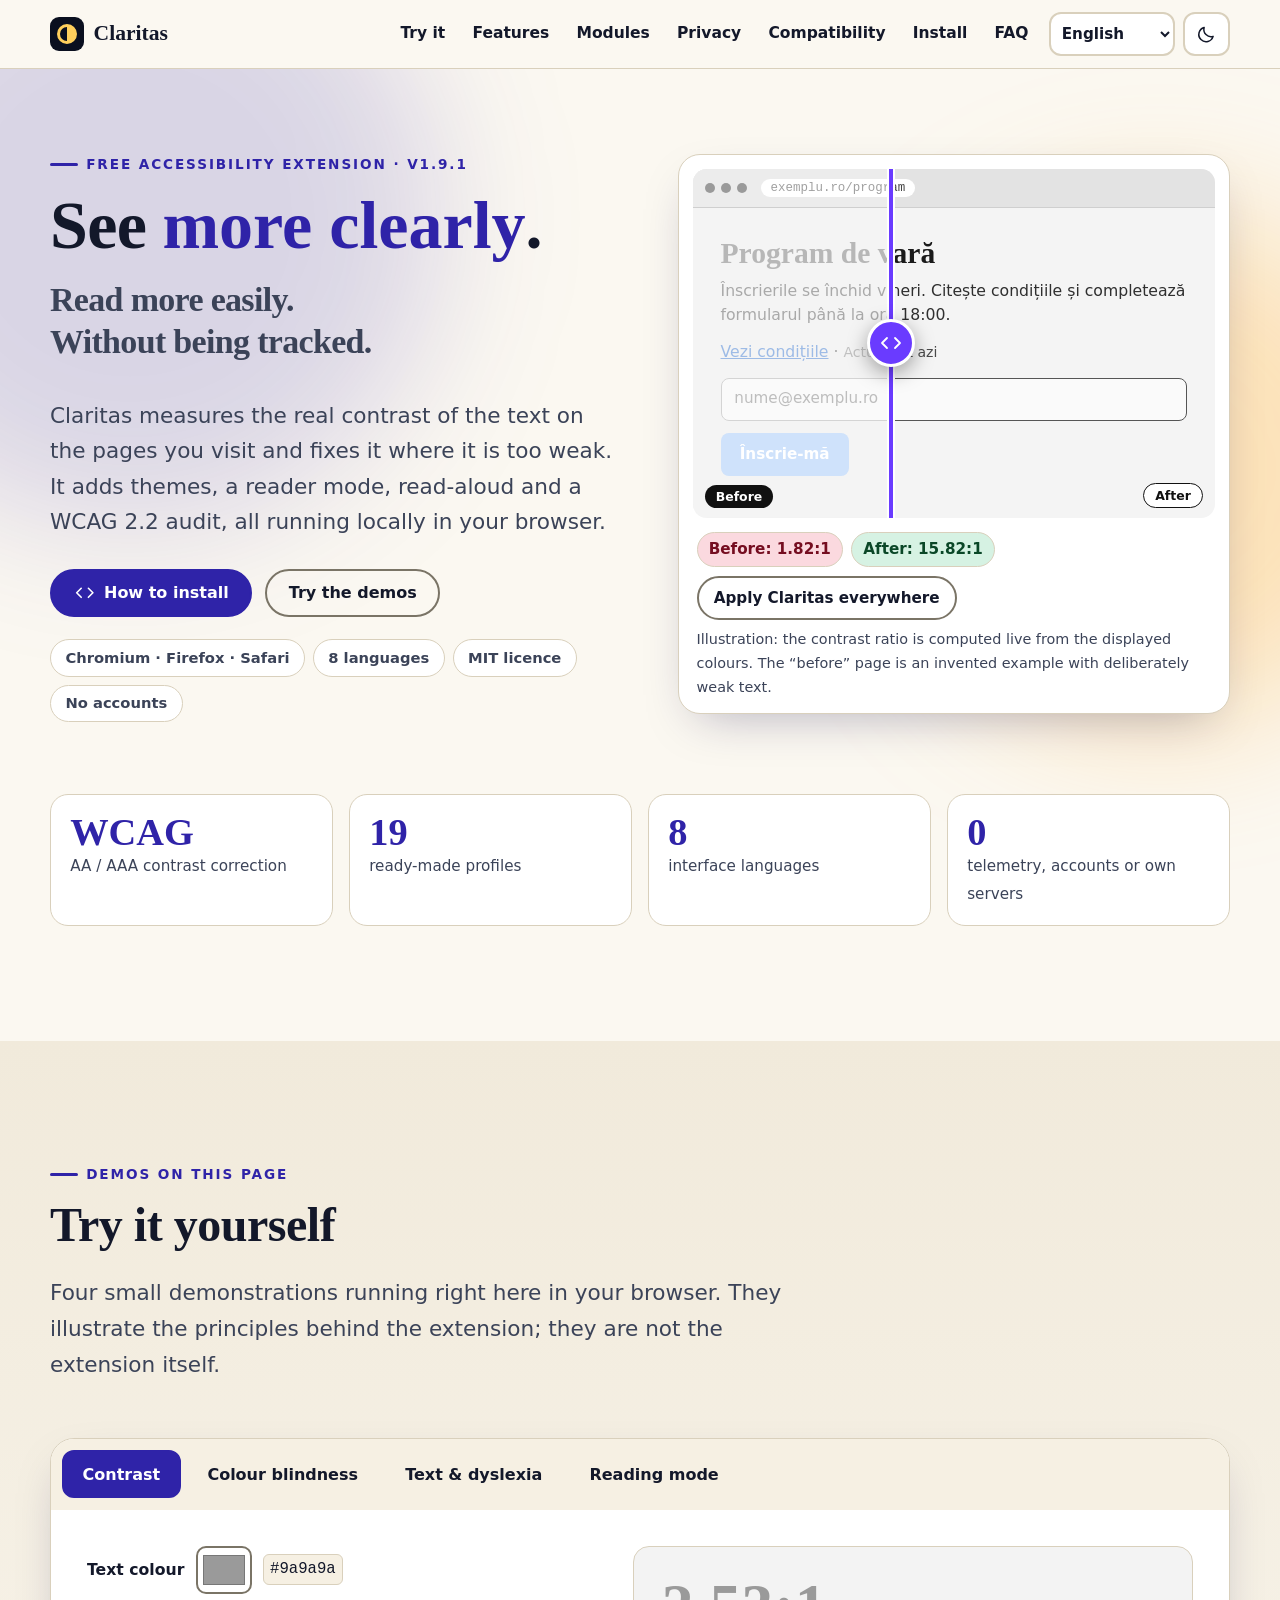
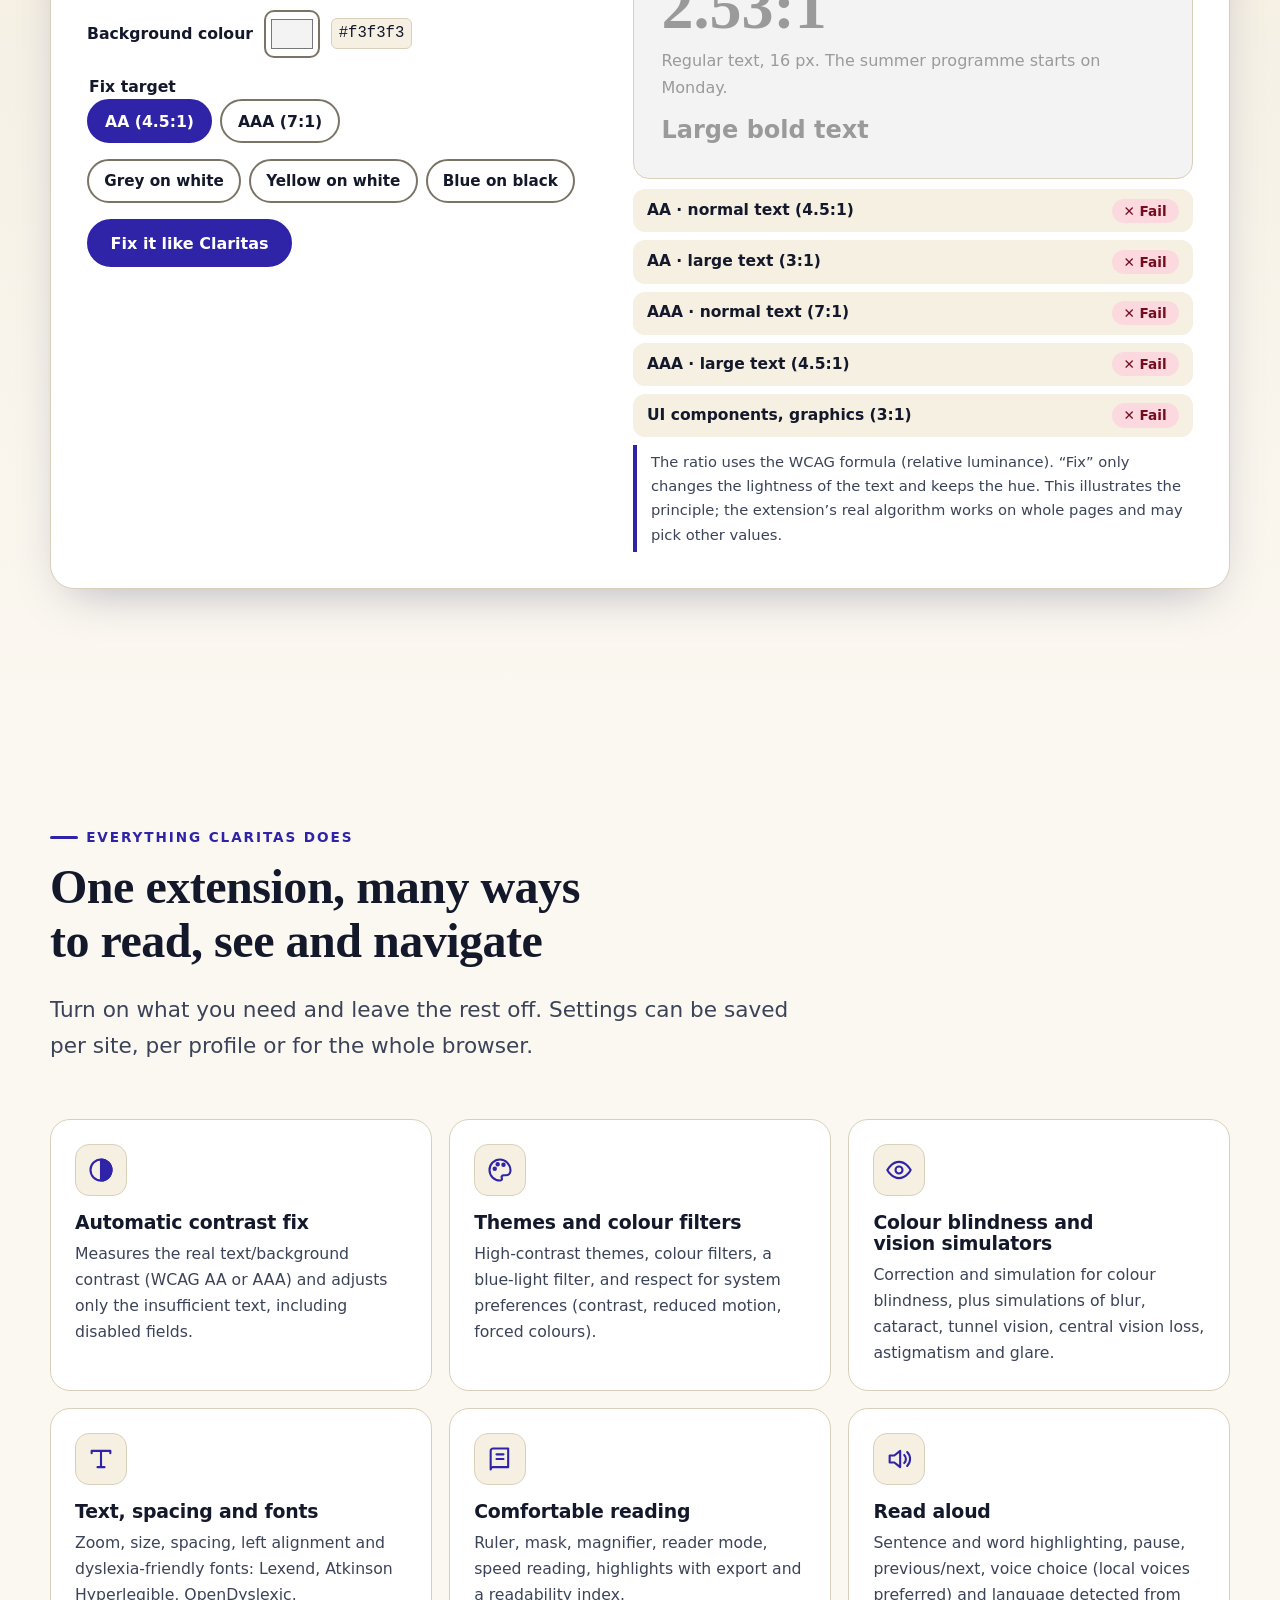
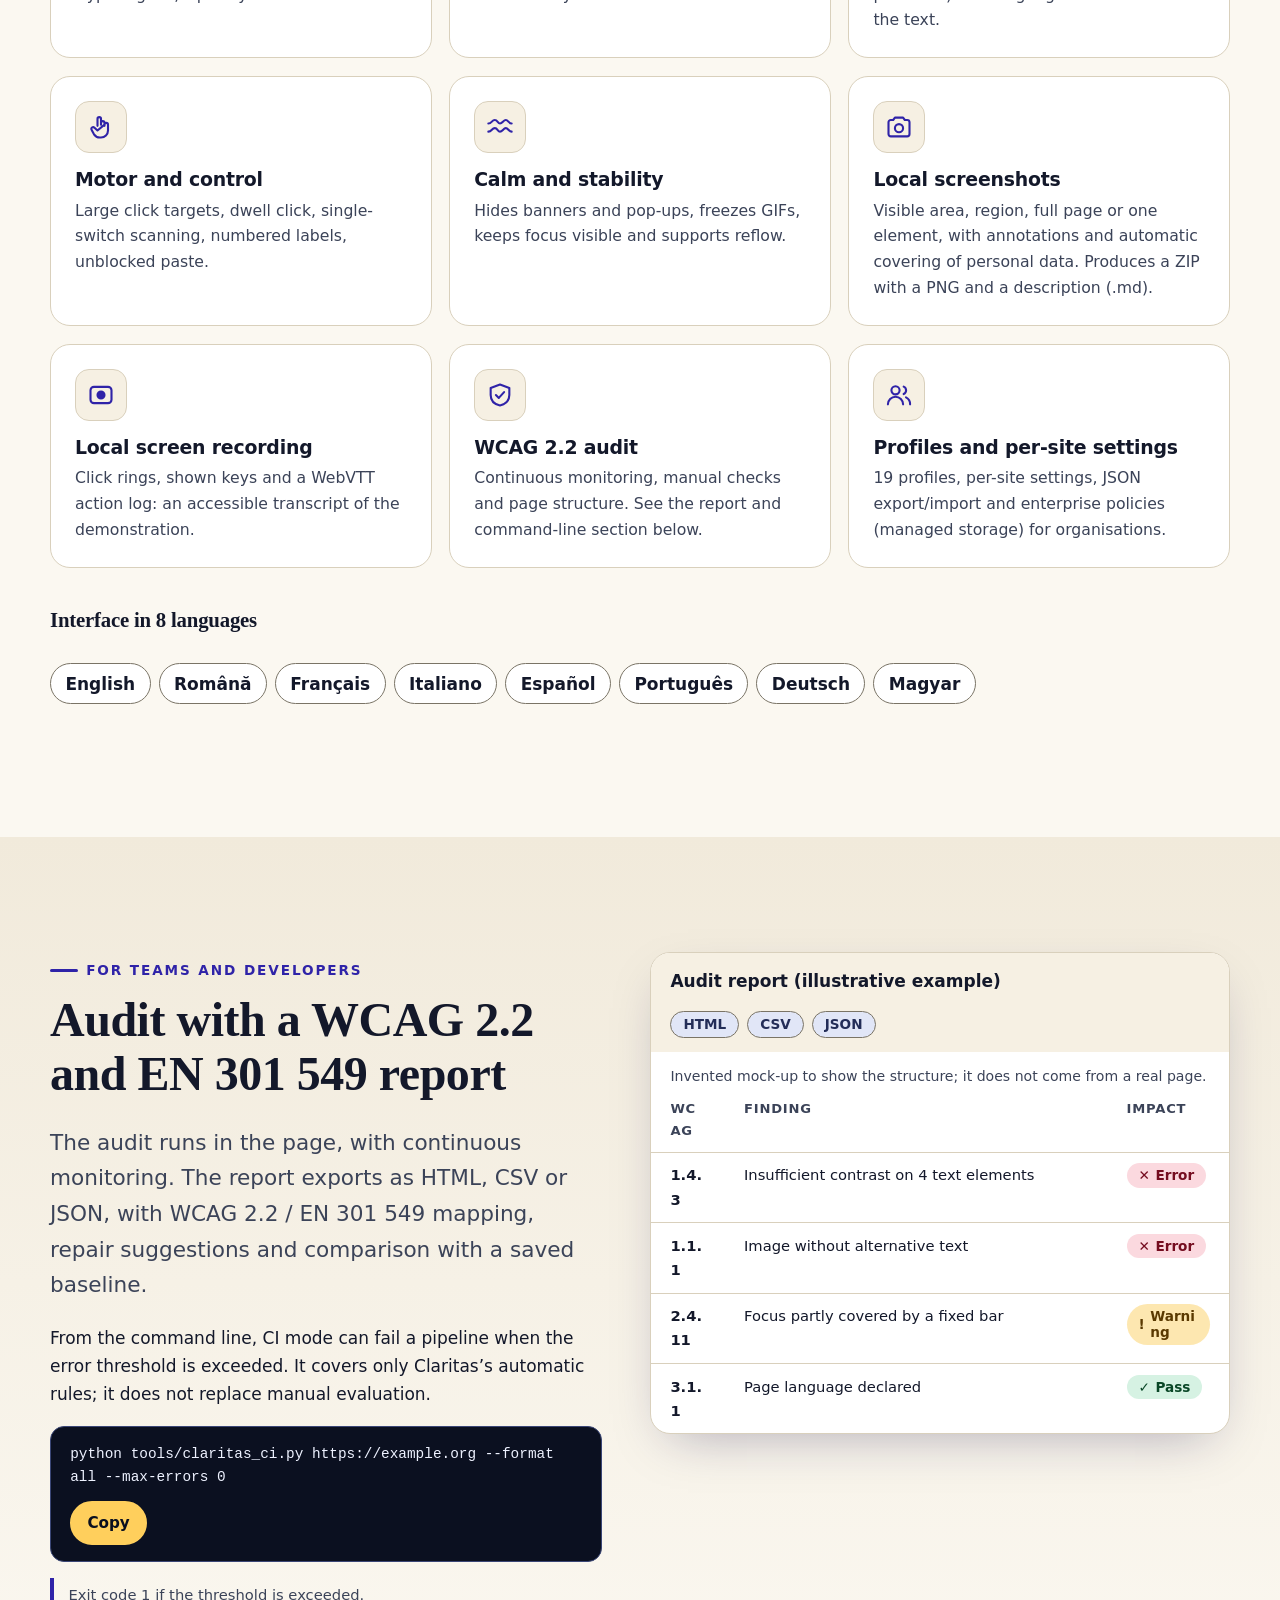
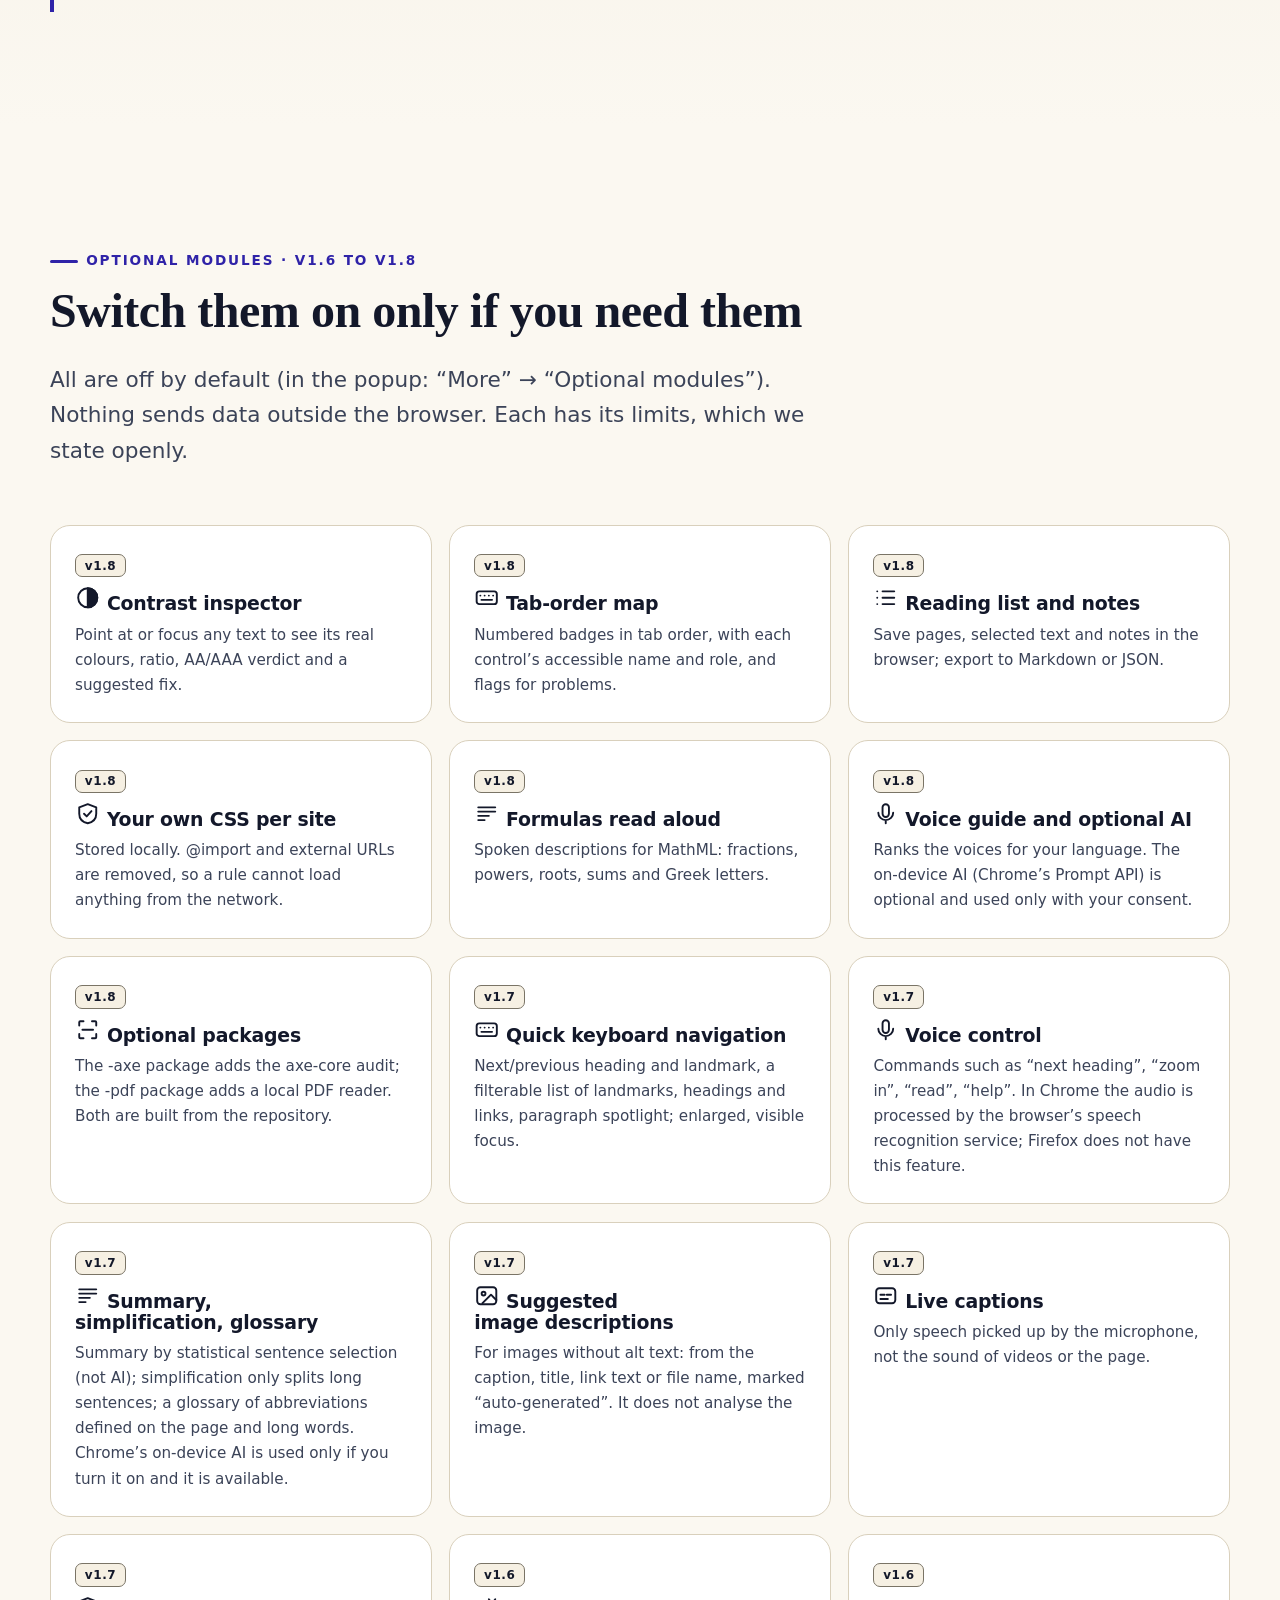
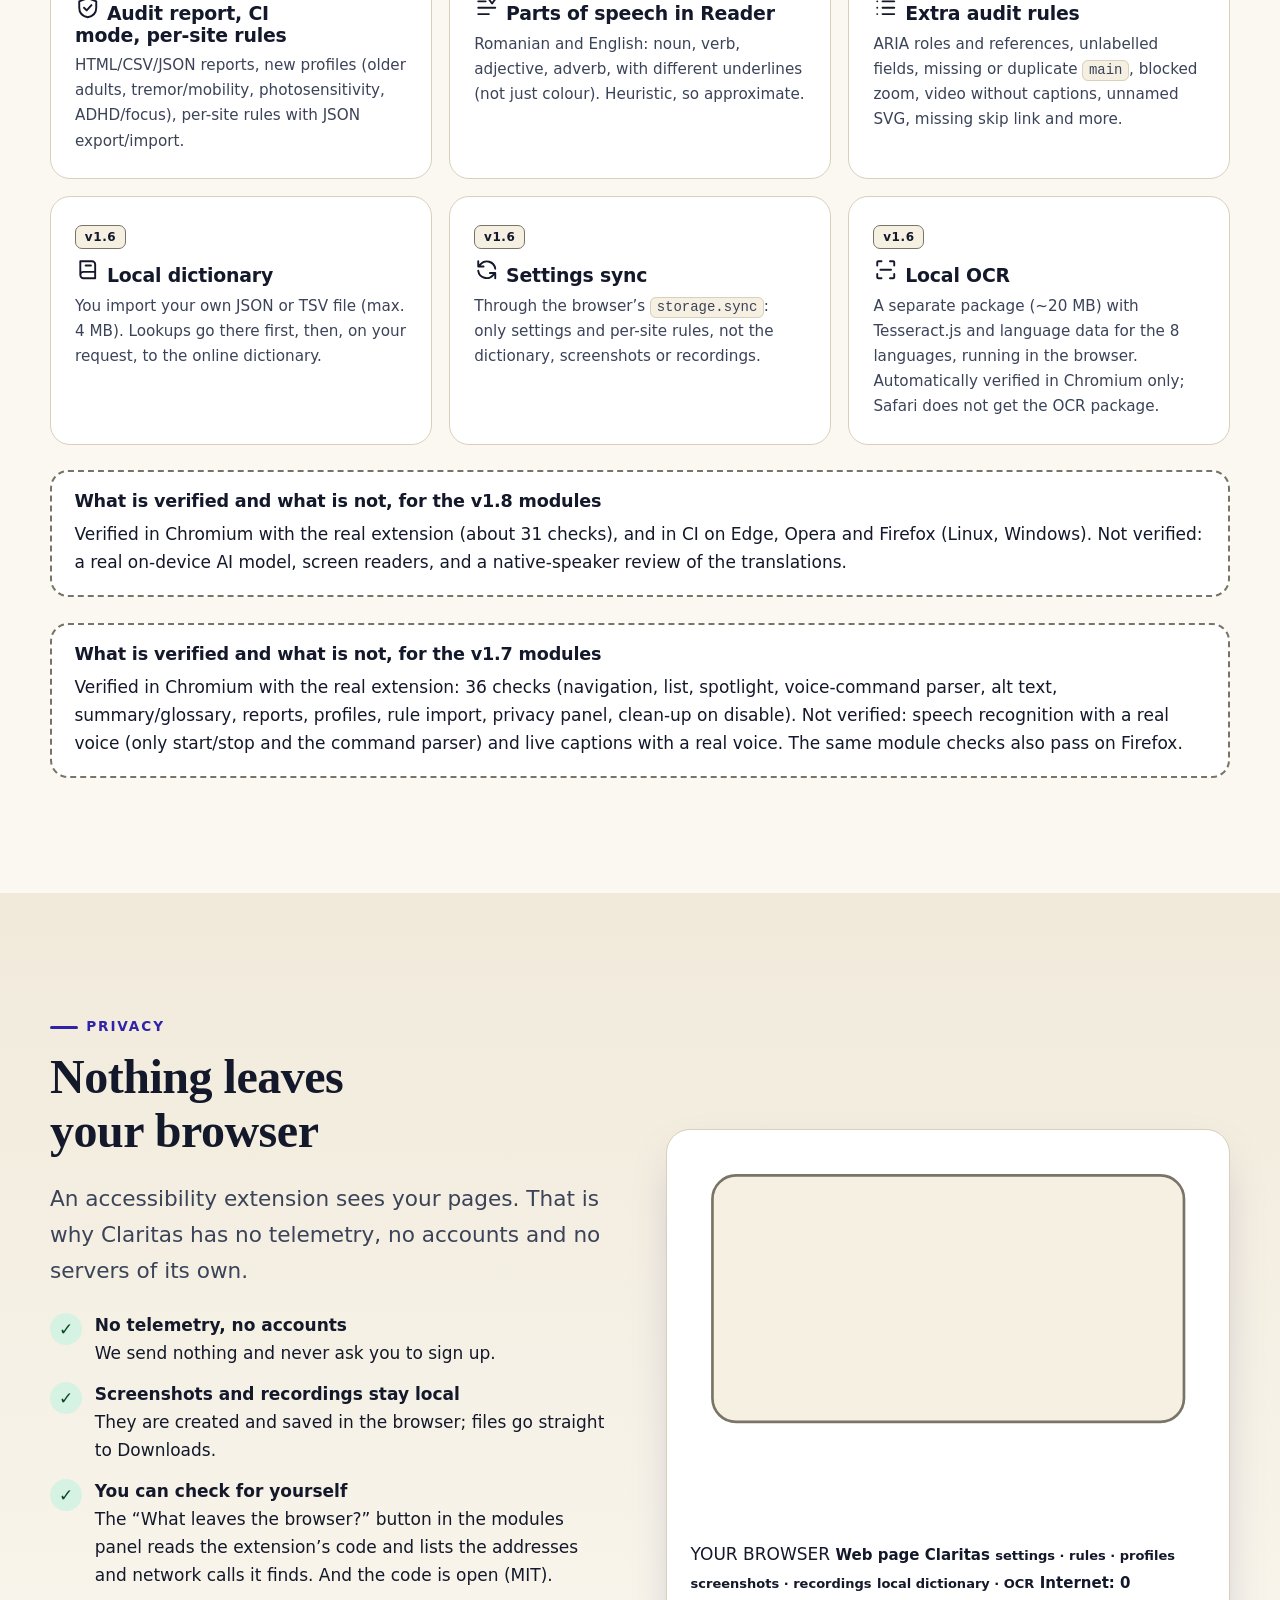
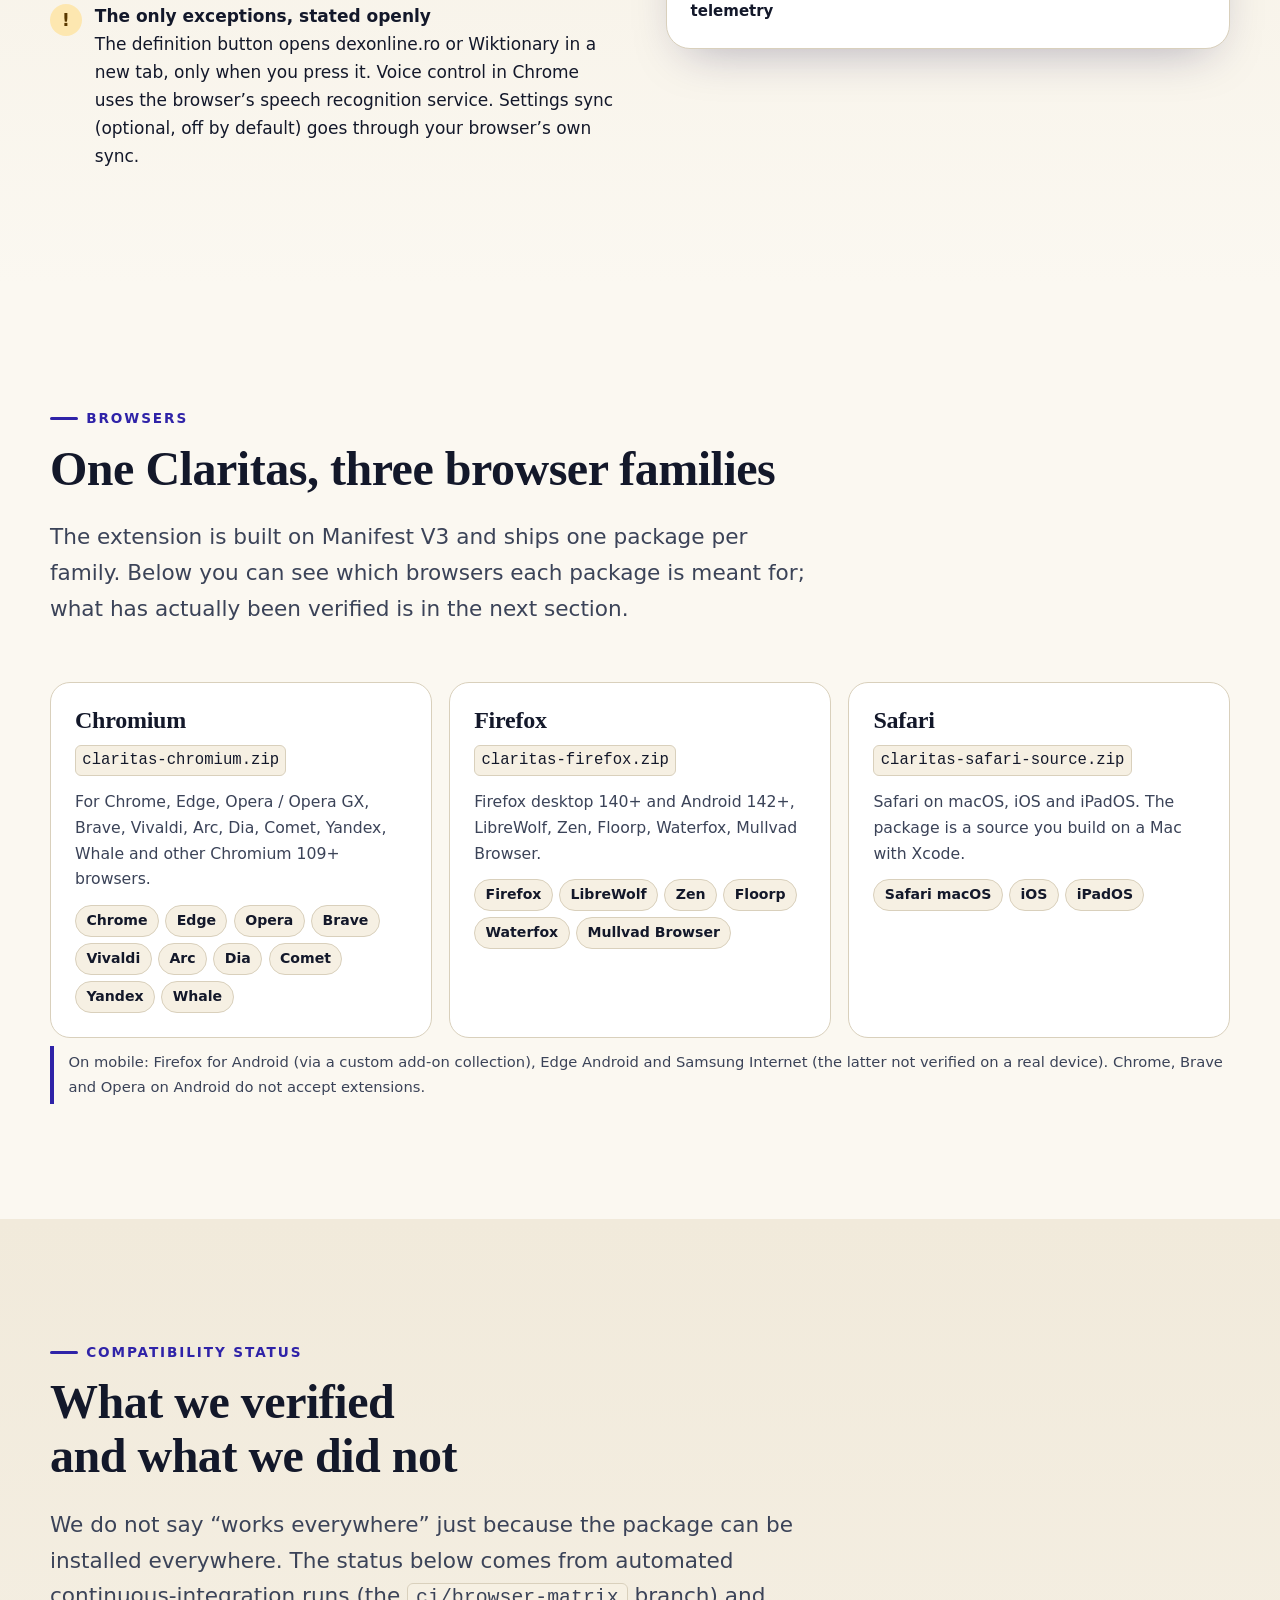
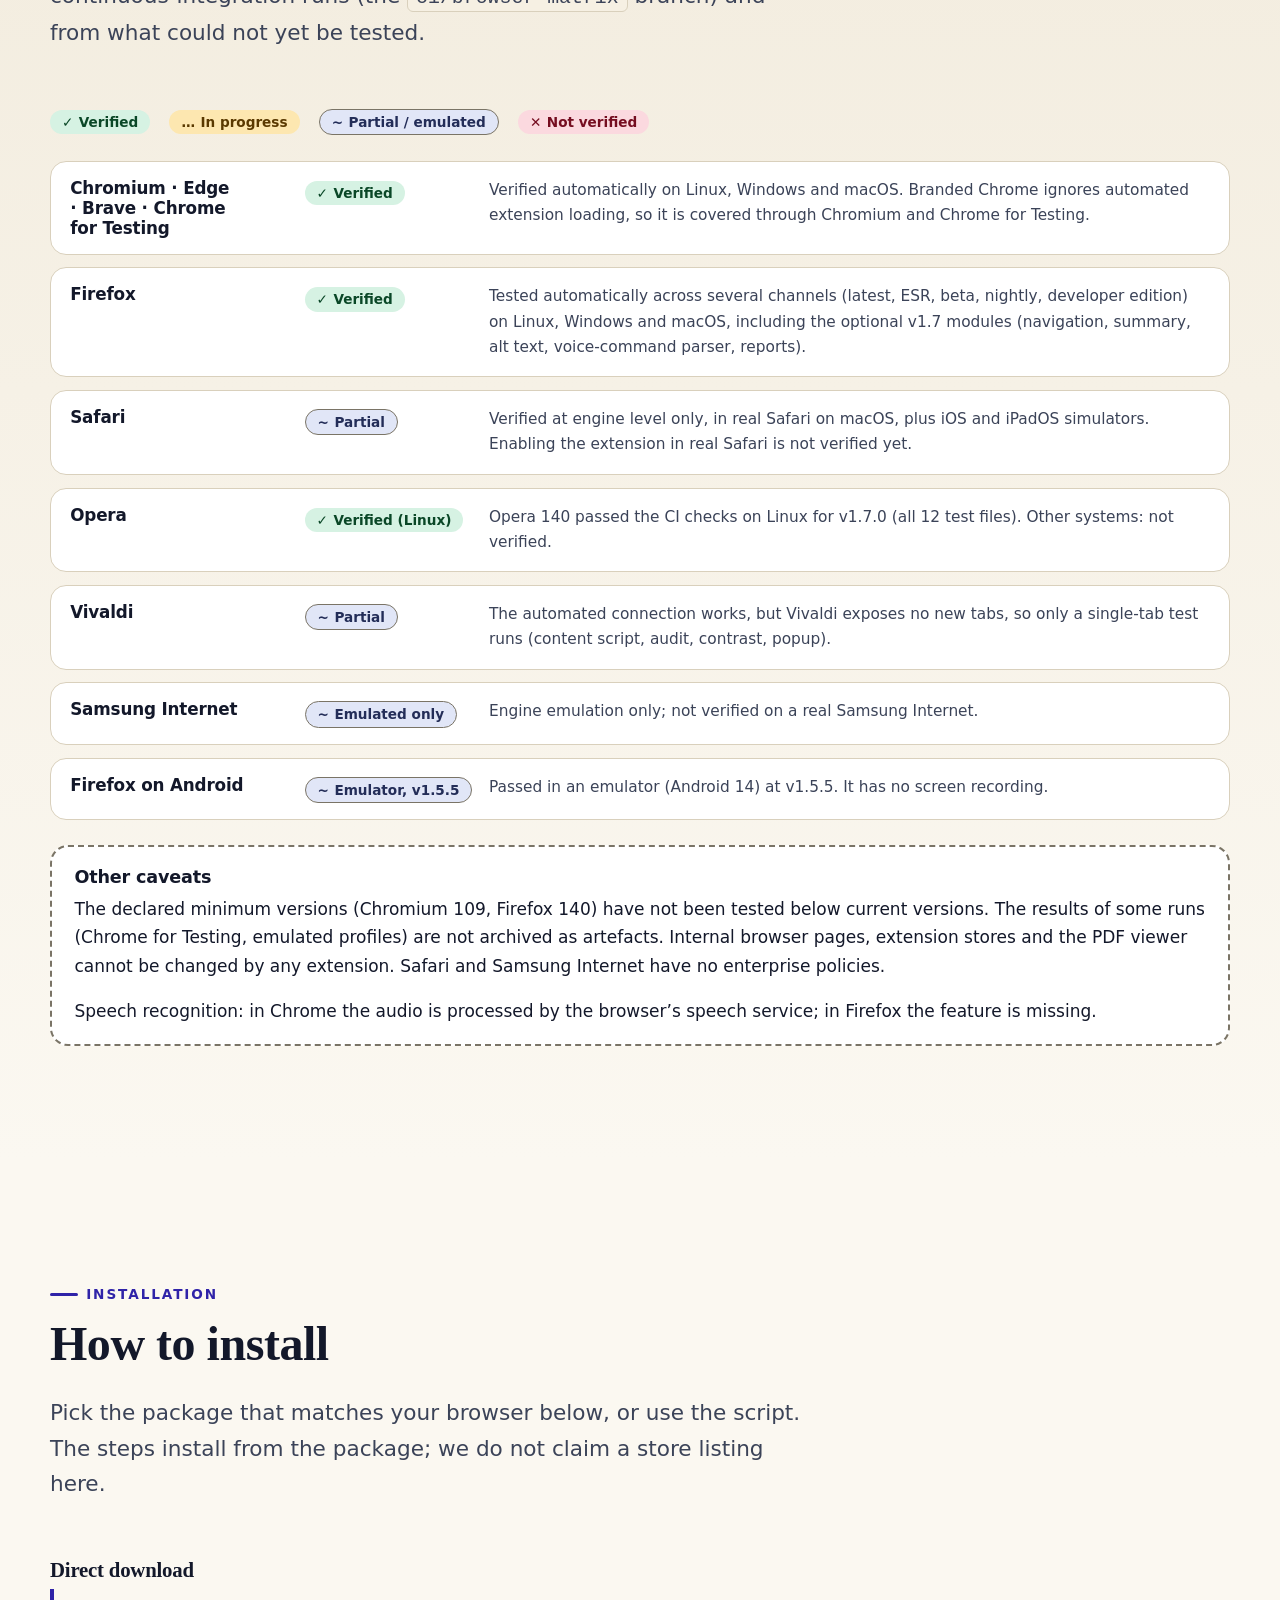
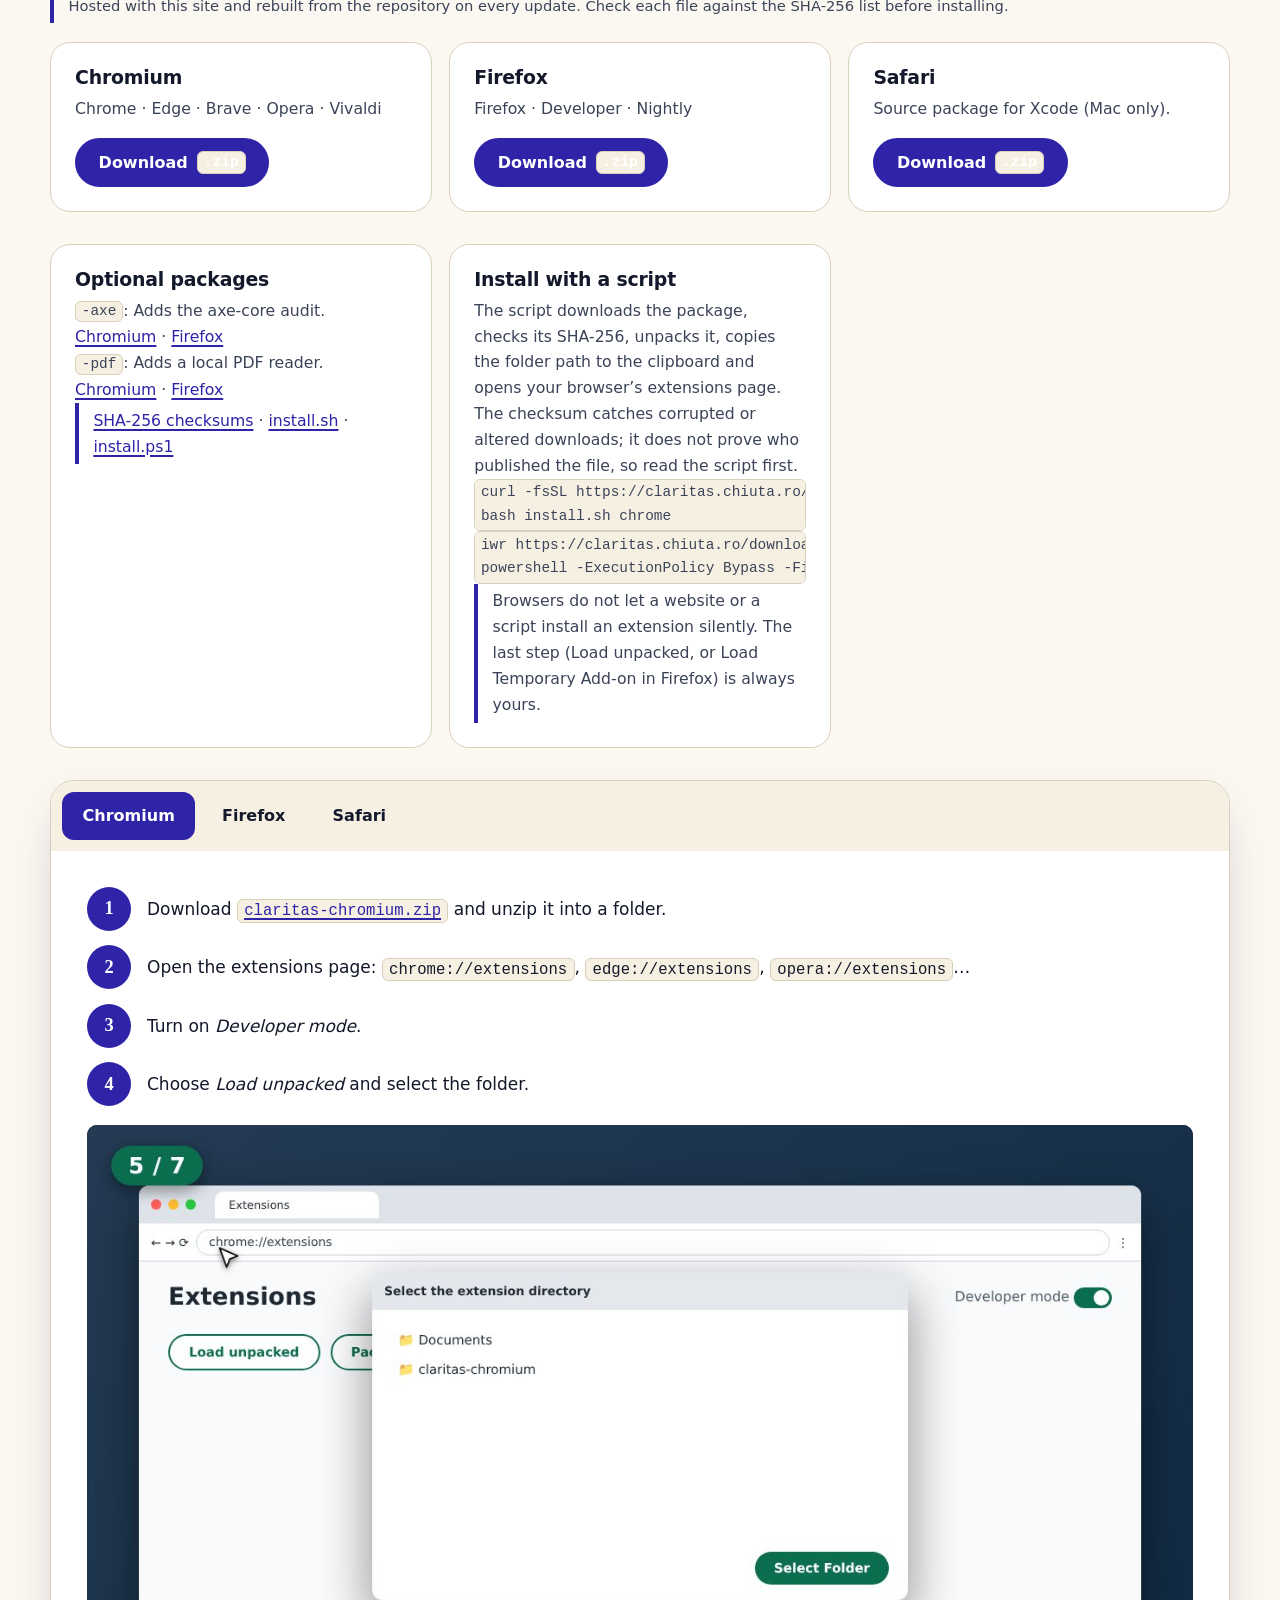
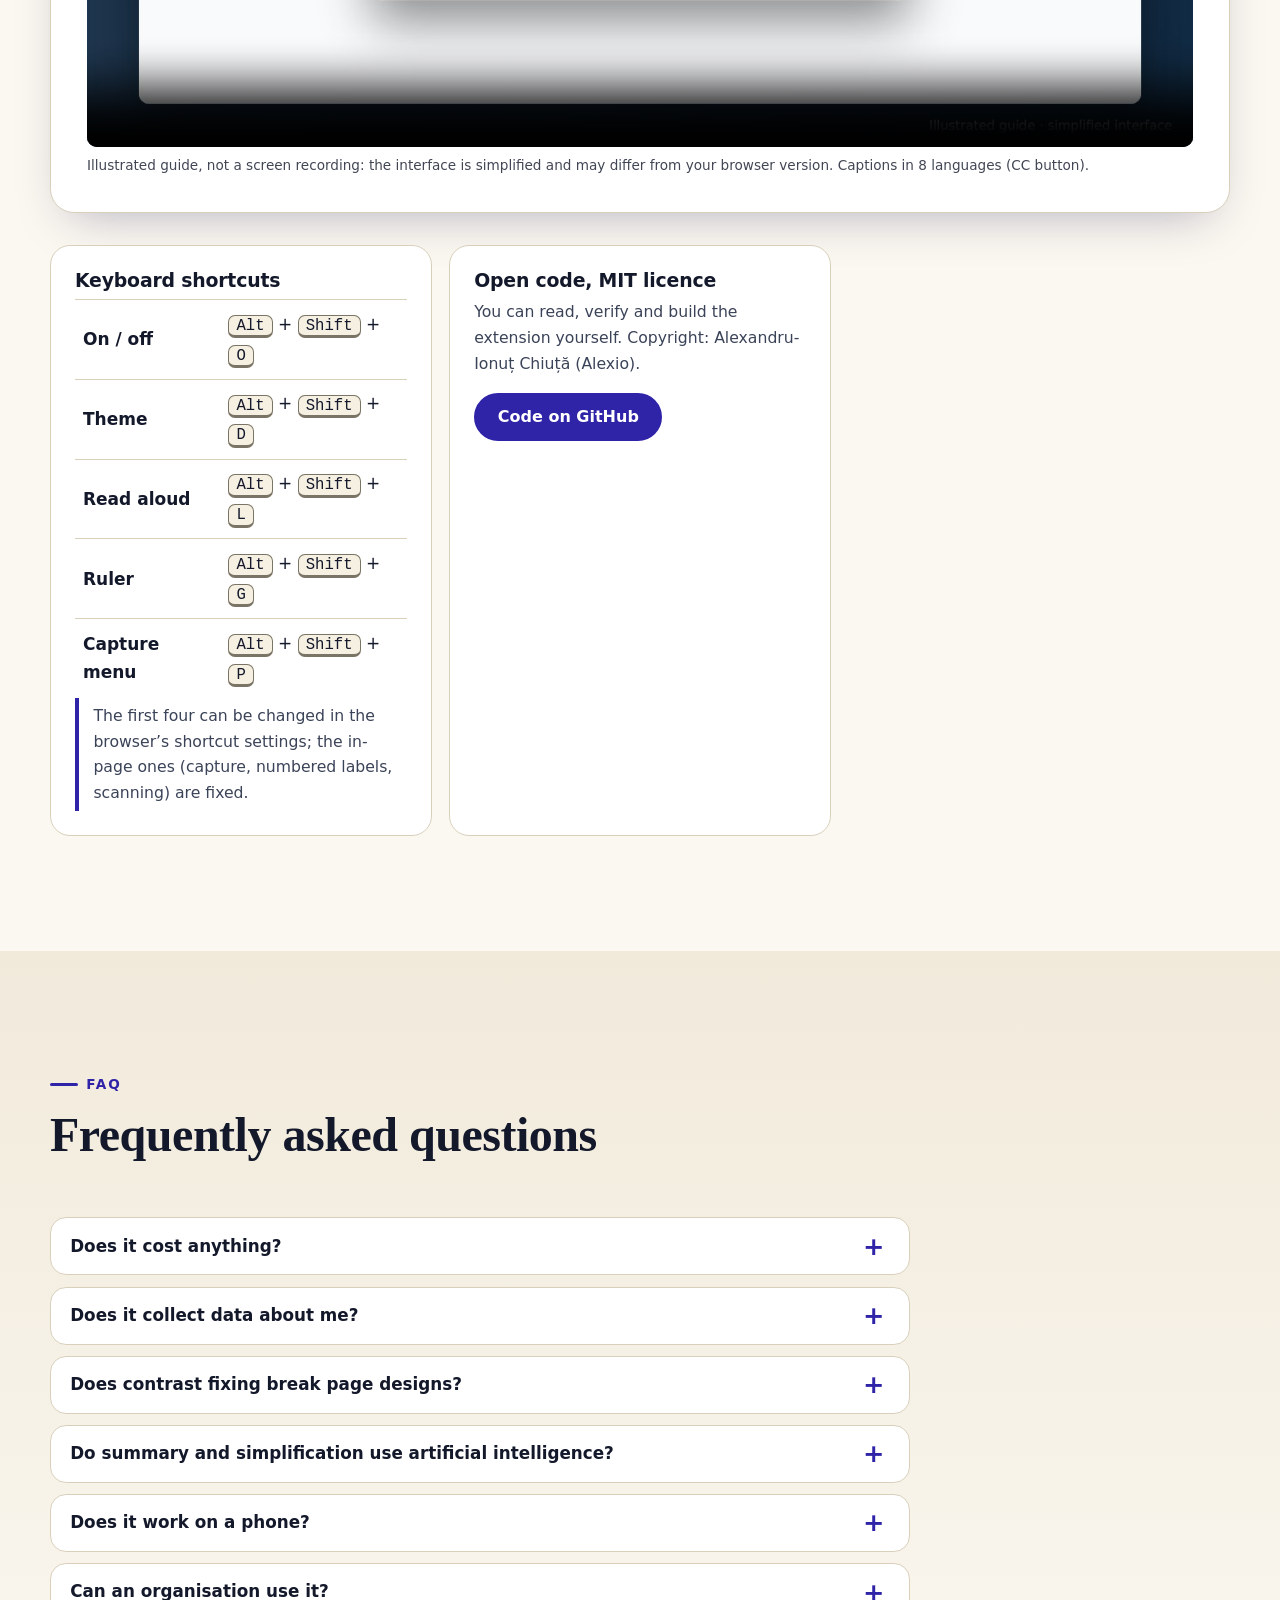
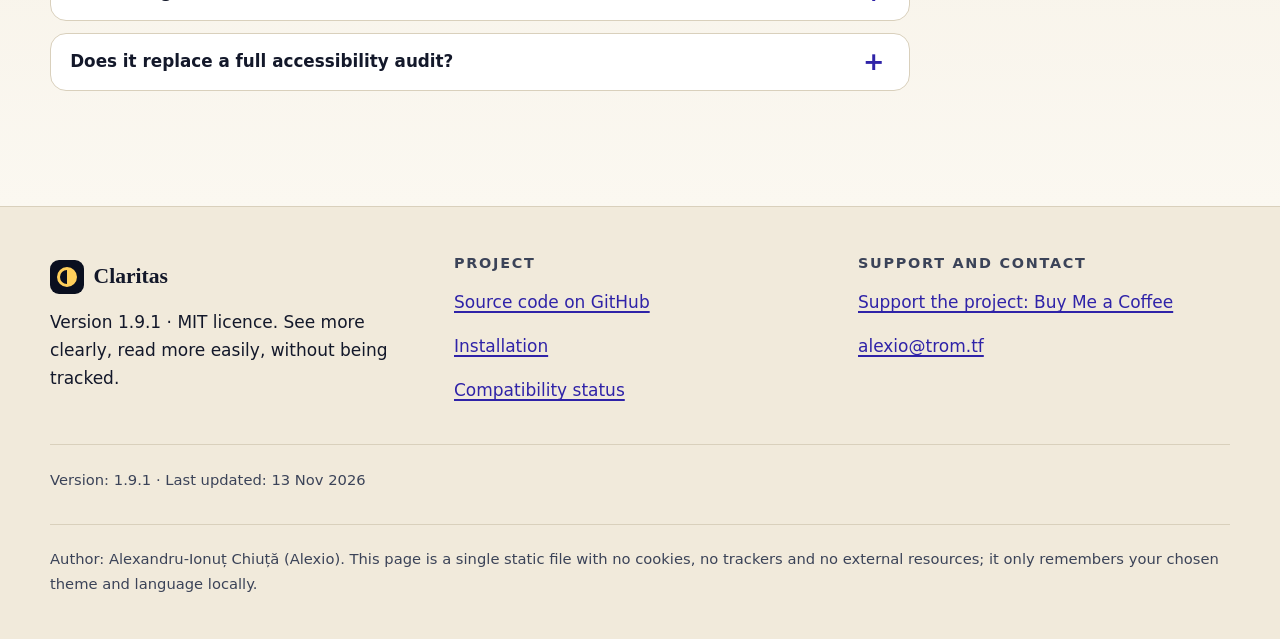
==== site/index.html @ 6d6ee318 "Butoane de distribuire pe retele (stanga), zoom pe dreapta centrat, corectat afisarea suprapusa la z" ====
<!DOCTYPE html>
<html lang="ro" data-theme="auto">
<head>
<meta charset="utf-8">
<!--fff:kit:start v=1 modules=core,store,view,a11y,share-->
<meta name="fff-app" content="claritas">
<meta name="fff-modules" content="core,store,view,a11y,share">
<style id="fff-style">/* fff-kit · stil comun (prefix fff-). Nu modifică stilul aplicației gazdă. */
[data-fff-label]{cursor:pointer;text-decoration:underline dotted;text-underline-offset:3px}
[data-fff-label]:focus-visible{outline:2px solid currentColor;outline-offset:2px;border-radius:3px}
#app-version[data-fff-label]{box-sizing:border-box;min-height:24px;min-width:24px}
#app-version[data-fff-label][data-fff-inl]{display:inline-flex;align-items:center;vertical-align:middle}
#app-version[data-fff-label][data-fff-fs],#app-version[data-fff-label] [data-fff-fs]{font-size:12px!important}
.fff-dlg{--_bg:var(--fff-bg,#fff);--_fg:var(--fff-fg,#1b1b1f);--_mut:var(--fff-muted,#4a4d57);--_line:var(--fff-line,#c4c7d0);--_btn:var(--fff-btn,#eef0f4);--_pri:var(--fff-accent,#0b57d0);--_prif:var(--fff-accent-fg,#fff);--_bad:var(--fff-bad,#b3261e);--_ok:var(--fff-ok,#146c2e);--_note:#fff1c9;--_notef:#3d2e00;
  box-sizing:border-box;width:min(42rem,calc(100vw - 2rem));max-width:calc(100vw - 2rem);max-height:calc(100vh - 2rem);max-height:calc(100dvh - 2rem);margin:auto;padding:0;overflow:auto;
  border:1px solid var(--_line);border-radius:12px;background:var(--_bg);color:var(--_fg);font:14px/1.5 var(--fff-font,system-ui,-apple-system,"Segoe UI",Roboto,sans-serif);text-align:left;box-shadow:0 12px 40px rgba(0,0,0,.35)}
.fff-dlg.fff-dark{--_bg:var(--fff-bg,#1e1f24);--_fg:var(--fff-fg,#ececf1);--_mut:var(--fff-muted,#b7bbc7);--_line:var(--fff-line,#4a4d57);--_btn:var(--fff-btn,#2c2e36);--_pri:var(--fff-accent,#a8c7fa);--_prif:var(--fff-accent-fg,#062e6f);--_bad:var(--fff-bad,#f2b8b5);--_ok:var(--fff-ok,#8fd9a0);--_note:#3b3118;--_notef:#f6e3a6;color-scheme:dark}
@media (prefers-color-scheme:dark){.fff-dlg:not(.fff-light){--_bg:var(--fff-bg,#1e1f24);--_fg:var(--fff-fg,#ececf1);--_mut:var(--fff-muted,#b7bbc7);--_line:var(--fff-line,#4a4d57);--_btn:var(--fff-btn,#2c2e36);--_pri:var(--fff-accent,#a8c7fa);--_prif:var(--fff-accent-fg,#062e6f);--_bad:var(--fff-bad,#f2b8b5);--_ok:var(--fff-ok,#8fd9a0);--_note:#3b3118;--_notef:#f6e3a6;color-scheme:dark}}
.fff-dlg::backdrop{background:rgba(0,0,0,.55)}
.fff-dlg-sm{width:min(26rem,calc(100vw - 2rem))}
.fff-dlg *,.fff-dlg *::before,.fff-dlg *::after{box-sizing:border-box}
.fff-dlg .fff-in{padding:16px 20px 20px}
.fff-dlg .fff-hd{display:flex;align-items:center;justify-content:space-between;gap:12px;margin:0 0 8px}
.fff-dlg h2{margin:0;font-family:inherit;font-size:1.25rem;font-weight:700;line-height:1.3;color:var(--_fg);letter-spacing:0;text-transform:none}
.fff-dlg h3{margin:0 0 6px;font-family:inherit;font-size:1rem;font-weight:700;line-height:1.35;color:var(--_fg);letter-spacing:0;text-transform:none}
.fff-dlg p{margin:0 0 8px;color:var(--_fg);font-size:inherit}
.fff-dlg .fff-mut{color:var(--_mut)}
.fff-dlg p.fff-mut{color:var(--_mut)}
.fff-dlg .fff-sm{font-size:.85rem}
.fff-dlg .fff-lead{font-size:1.05rem}
.fff-dlg .fff-sec{border-top:1px solid var(--_line);padding-top:12px;margin-top:12px}
.fff-dlg .fff-mono{font-family:ui-monospace,SFMono-Regular,Menlo,Consolas,monospace;font-size:.85rem;overflow-wrap:anywhere}
.fff-dlg .fff-break{word-break:break-all}
.fff-dlg code{background:none;border:0;padding:0;color:inherit}
.fff-dlg .fff-list{margin:0 0 8px;padding-left:1.2rem;list-style:disc}
.fff-dlg .fff-list li{margin:2px 0;color:var(--_fg)}
.fff-dlg .fff-cols{columns:2 14rem}
.fff-dlg .fff-tbl{width:100%;table-layout:fixed;border-collapse:collapse;margin:0 0 8px}
.fff-dlg .fff-tbl th,.fff-dlg .fff-tbl td{padding:3px 6px;border-bottom:1px solid var(--_line);text-align:left;vertical-align:top;color:var(--_fg)}
.fff-dlg .fff-tbl th.fff-num,.fff-dlg .fff-tbl td.fff-num{text-align:right;width:6.5rem;white-space:nowrap}
.fff-dlg .fff-sr{position:absolute;width:1px;height:1px;margin:-1px;padding:0;overflow:hidden;clip:rect(0 0 0 0);white-space:nowrap;border:0}
.fff-dlg .fff-row{display:flex;flex-wrap:wrap;gap:8px;margin:0 0 8px}
.fff-dlg .fff-end{justify-content:flex-end}
.fff-dlg .fff-btn{appearance:none;min-height:36px;min-width:36px;padding:6px 14px;border:1px solid var(--_line);border-radius:8px;background:var(--_btn);color:var(--_fg);font:inherit;font-weight:600;cursor:pointer;text-transform:none;letter-spacing:0;box-shadow:none}
.fff-dlg .fff-btn:hover{border-color:var(--_fg)}
.fff-dlg .fff-btn:focus-visible,.fff-dlg .fff-input:focus-visible,.fff-dlg summary:focus-visible,.fff-dlg .fff-pre:focus-visible{outline:2px solid var(--_fg);outline-offset:2px}
.fff-dlg .fff-primary{background:var(--_pri);color:var(--_prif);border-color:transparent}
.fff-dlg .fff-danger{background:var(--_bad);color:var(--_bg)}
.fff-dlg .fff-danger-o{color:var(--_bad);border-color:var(--_bad)}
.fff-dlg .fff-x{font-size:1.4rem;line-height:1;padding:2px 10px}
.fff-dlg .fff-box{border:1px solid var(--_line);border-radius:8px;padding:10px;margin:0 0 8px}
.fff-dlg [hidden]{display:none}
.fff-dlg .fff-field{display:flex;flex-direction:column;gap:2px;margin:0 0 8px}
.fff-dlg .fff-field label{font-weight:600}
.fff-dlg .fff-input{width:100%;min-height:36px;padding:6px 10px;border:1px solid var(--_line);border-radius:6px;background:var(--_bg);color:var(--_fg);font:inherit}
.fff-dlg .fff-note{background:var(--_note);color:var(--_notef);padding:8px 10px;border-radius:8px}
.fff-dlg .fff-res{min-height:1.5em}
.fff-dlg .fff-ok{color:var(--_ok);font-weight:600}
.fff-dlg .fff-bad{color:var(--_bad);font-weight:600}
.fff-dlg .fff-det{margin:0 0 8px}
.fff-dlg .fff-det summary{cursor:pointer;font-weight:600;min-height:24px}
.fff-dlg .fff-pre{margin:6px 0 0;padding:8px 10px;overflow:auto;white-space:pre-wrap;word-break:break-all;border:1px solid var(--_line);border-radius:6px;background:var(--_btn);color:var(--_fg)}
.fff-dlg .fff-foot{border-top:1px solid var(--_line);margin-top:12px;padding-top:10px}
.fff-dlg .fff-msg{font-size:1rem;margin-bottom:14px;white-space:pre-line;overflow-wrap:anywhere}
.fff-chip{appearance:none;background:none;border:1px dotted currentColor;border-radius:6px;color:inherit;font:inherit;font-size:.85em;cursor:pointer;min-height:24px;min-width:24px;padding:0 8px}
.fff-chip{font-size:max(12px,.85em)}
.fff-chip:focus-visible{outline:2px solid currentColor;outline-offset:2px}
@media (pointer:coarse){.fff-dlg .fff-btn,.fff-dlg .fff-input{min-height:44px}.fff-dlg .fff-btn{min-width:44px}.fff-dlg .fff-det summary{min-height:44px}}
@media (prefers-reduced-motion:no-preference){.fff-dlg[open]{animation:fff-in .12s ease-out}@keyframes fff-in{from{transform:translateY(6px)}to{transform:none}}}
@media (prefers-reduced-motion:reduce){.fff-dlg,.fff-dlg *{animation:none!important;transition:none!important}}
.fff-dlg .fff-dt{margin:0 0 8px}
.fff-dlg .fff-ta{resize:vertical;min-height:4.5em}
.fff-dlg textarea.fff-input{font:inherit}
.fff-toasts{--_tbg:var(--fff-toast-bg,#2b2d33);--_tfg:var(--fff-toast-fg,#f4f4f7);--_tac:var(--fff-toast-accent,#a8c7fa);
  position:fixed;inset:auto 0 0 0;margin:0;padding:0 16px 16px;border:0;background:transparent;overflow:visible;z-index:2147483000;pointer-events:none;display:flex;flex-direction:column;align-items:center;gap:8px;font:14px/1.45 var(--fff-font,system-ui,-apple-system,"Segoe UI",Roboto,sans-serif);color:var(--_tfg);box-sizing:border-box}
.fff-toasts *{box-sizing:border-box}
.fff-toast-reg{display:flex;flex-direction:column;align-items:center;gap:8px;width:100%}
.fff-toast-reg:empty{display:none}
.fff-toast{pointer-events:auto;display:flex;align-items:center;gap:10px;max-width:min(34rem,100%);padding:10px 12px 10px 14px;border-radius:10px;background:var(--_tbg);color:var(--_tfg);border:1px solid rgba(255,255,255,.18);border-left:6px solid #a8c7fa;box-shadow:0 6px 24px rgba(0,0,0,.4)}
.fff-toast-success{border-left-color:#81c995}.fff-toast-warning{border-left-color:#fdd663}.fff-toast-error{border-left-color:#f28b82}
.fff-toast-msg{flex:1 1 auto;min-width:0;overflow-wrap:anywhere;white-space:pre-line}
.fff-toast .fff-sr{position:absolute;width:1px;height:1px;margin:-1px;padding:0;overflow:hidden;clip:rect(0 0 0 0);white-space:nowrap;border:0}
.fff-toast .fff-btn{appearance:none;min-height:40px;min-width:40px;padding:2px 10px;border:1px solid rgba(255,255,255,.35);border-radius:8px;background:transparent;color:var(--_tac);font:inherit;font-weight:600;cursor:pointer}
.fff-toast .fff-toast-x{font-size:1.3rem;line-height:1;color:var(--_tfg);padding:0 8px}
.fff-toast .fff-btn:focus-visible{outline:2px solid var(--_tfg);outline-offset:2px}
@media (pointer:coarse){.fff-toast .fff-btn{min-height:44px;min-width:44px}}
@media (prefers-reduced-motion:no-preference){.fff-toast{animation:fff-tin .16s ease-out}@keyframes fff-tin{from{transform:translateY(8px);opacity:0}to{transform:none;opacity:1}}}
@media (prefers-reduced-motion:reduce){.fff-toast{animation:none!important}}
/* fff-kit · FFF.view — antete de tabel fixe + bară de zoom. Regulile cu :where() au specificitate 0: stilul aplicației le bate oricând. */
:where(:root:not([data-fff-viewoff]) table:not([role=presentation]):not([role=none]) > thead > tr > th,
       :root:not([data-fff-viewoff]) table:not([role=presentation]):not([role=none]) > thead > tr > td,
       :root:not([data-fff-viewoff]) table:not([role=presentation]):not([role=none]):not(:has(> thead)) > tbody > tr:first-child > th,
       :root:not([data-fff-viewoff]) table:not([role=presentation]):not([role=none]):not(:has(> thead)) > tr:first-child > th){position:sticky;top:0;z-index:3}
.fff-view{position:fixed;z-index:2147483590;margin:0;padding:0;pointer-events:none;font:600 13px/1.2 system-ui,-apple-system,"Segoe UI",Roboto,sans-serif;transition:opacity .4s;
  top:50%;transform:translateY(-50%);display:flex;flex-direction:column;gap:6px}
.fff-view[hidden]{display:none}
.fff-view-r{right:calc(8px + env(safe-area-inset-right,0px))}
.fff-view-l{left:calc(8px + env(safe-area-inset-left,0px))}
.fff-view-c{right:calc(8px + env(safe-area-inset-right,0px))}
.fff-view-btn{pointer-events:auto;box-sizing:border-box;width:44px;height:44px;border-radius:50%;border:1px solid rgba(255,255,255,.4);background:rgba(18,20,26,.72);color:#fff;
  display:inline-grid;place-items:center;padding:0;margin:0;cursor:pointer;opacity:.85;-webkit-tap-highlight-color:transparent;transition:opacity .4s,transform .15s;box-shadow:0 1px 6px rgba(0,0,0,.45)}
.fff-view-idle .fff-view-btn{opacity:.4}
.fff-view-btn:active{transform:scale(.92)}
.fff-view-btn[disabled]{opacity:.25;cursor:default}
.fff-view-btn:focus-visible{outline:3px solid #ffd54a;outline-offset:2px}
.fff-view-sr{position:absolute;width:1px;height:1px;overflow:hidden;clip:rect(0 0 0 0);white-space:nowrap}
@media (prefers-reduced-motion:reduce){.fff-view,.fff-view-btn{transition:none}}
@media print{.fff-view{display:none!important}:root{zoom:1!important}}

:root.fff-vpad-r{padding-right:calc(56px + env(safe-area-inset-right,0px))!important}:root.fff-vpad-l{padding-left:calc(56px + env(safe-area-inset-left,0px))!important}
/* fff-kit · FFF.a11y — panou de accesibilitate (buton „Aa”) + săgeată „Înapoi sus”. Elementele stau direct sub <html>, în afara lui <body>, ca zoom-ul textului (pe <body>) să nu le scaleze;
   zoom-ul paginii (FFF.view) e compensat cu --fff-zinv, deci 1 px CSS al lor = 1 px pe ecran. Dimensiunile și poziția se potrivesc ecranului din JS (a11y.js → fit()). */
.fff-a11y,.fff-a11y-panel{zoom:var(--fff-zinv,1);box-sizing:border-box;margin:0;font:600 14px/1.35 system-ui,-apple-system,"Segoe UI",Roboto,sans-serif;letter-spacing:normal;word-spacing:normal;text-transform:none;text-align:start;text-indent:0;color:#eef1ff}
.fff-a11y *,.fff-a11y-panel *{box-sizing:border-box}
.fff-a11y{position:fixed;z-index:2147483600;right:calc(8px + env(safe-area-inset-right,0px));bottom:12px;display:flex;flex-direction:column;gap:8px;align-items:flex-end;padding:0;pointer-events:none}
.fff-a11y[hidden],.fff-a11y-panel[hidden],.fff-a11y-up[hidden]{display:none}
.fff-a11y-btn{pointer-events:auto;width:44px;height:44px;min-width:44px;min-height:44px;border-radius:50%;border:1px solid rgba(255,255,255,.5);background:rgba(18,24,44,.94);color:#fff;display:inline-grid;place-items:center;padding:0;margin:0;cursor:pointer;
  font:700 16px/1 system-ui,-apple-system,"Segoe UI",Roboto,sans-serif;box-shadow:0 2px 10px rgba(0,0,0,.55);-webkit-tap-highlight-color:transparent;transition:transform .15s,border-color .15s}
.fff-a11y-btn:hover{border-color:#ffd54a}
.fff-a11y-btn:active{transform:scale(.93)}
.fff-a11y-btn:focus-visible,.fff-a11y-panel button:focus-visible,.fff-a11y-skip:focus-visible{outline:3px solid #ffd54a;outline-offset:2px}
.fff-a11y-btn svg{display:block;pointer-events:none}
.fff-a11y-panel{position:fixed;z-index:2147483601;right:calc(8px + env(safe-area-inset-right,0px));bottom:68px;width:360px;max-width:calc(100% - 16px);max-height:calc(100% - 80px);overflow:auto;overscroll-behavior:contain;
  background:#10152a;border:1px solid #4a5688;border-radius:14px;padding:12px;box-shadow:0 8px 30px rgba(0,0,0,.75)}
.fff-a11y-panel h2{margin:0 0 6px;padding:0;font:700 16px/1.3 system-ui,-apple-system,"Segoe UI",Roboto,sans-serif;color:#ffd54a;background:none;border:0;text-transform:none}
.fff-a11y-rw{display:flex;flex-wrap:wrap;gap:8px;align-items:center;margin:8px 0}
.fff-a11y-lb{flex:1 1 auto;min-width:0}
.fff-a11y-panel button{min-height:44px;min-width:44px;padding:0 12px;margin:0;border-radius:8px;border:1px solid #3a4778;background:#1b2340;color:#eef1ff;cursor:pointer;font:600 14px/1.2 system-ui,-apple-system,"Segoe UI",Roboto,sans-serif;text-align:center;box-shadow:none}
.fff-a11y-panel button:hover:not([disabled]){border-color:#ffd54a}
.fff-a11y-panel button[aria-pressed=true]{background:#ffd54a;color:#1a1405;border-color:#ffd54a;font-weight:700}
.fff-a11y-panel button[disabled]{opacity:.4;cursor:default}
.fff-a11y-pc{min-width:3.4em;text-align:center;color:#ffd54a;font-weight:700}
.fff-a11y-msg{margin:6px 0;min-height:1.35em;font-weight:500;font-size:13px;color:#c9d1ee}
.fff-a11y-skip{position:absolute;left:8px;top:-120px;z-index:2147483602;padding:10px 14px;border-radius:8px;background:#ffd54a;color:#1a1405;font:700 15px/1.2 system-ui,-apple-system,"Segoe UI",Roboto,sans-serif;text-decoration:none}
.fff-a11y-skip:focus{top:8px}
:root.fff-apad{padding-right:calc(56px + env(safe-area-inset-right,0px))!important}
@media (max-width:420px){.fff-a11y-panel button{flex:1 1 auto}}
@media (prefers-reduced-motion:reduce){.fff-a11y-btn{transition:none}}
@media print{.fff-a11y,.fff-a11y-panel,.fff-a11y-skip{display:none!important}}

/* Contrast ridicat: negru pe alb, linkuri cyan, contururi albe. Regulile de bază au specificitate 0 (:where); cele pentru linkuri/focus o bat. Excepții: svg, imagini, canvas, video și elementele marcate data-fff-keep (casete colorate: pătrate de tablă, ștampile, bare de progres). */
html.fff-hc{background:#000!important;color-scheme:dark}
html.fff-hc body{background:#000!important;color:#fff!important}
:where(html.fff-hc) body :where(*:not(svg,svg *,img,video,canvas,picture,iframe,[data-fff-keep],.fff-a11y-skip)){background-color:#000!important;background-image:none!important;color:#fff!important;border-color:#fff!important;box-shadow:none!important;text-shadow:none!important}
html.fff-hc body :where(input,select,textarea,button){outline:1px solid #fff;outline-offset:-1px}
html.fff-hc body a,html.fff-hc body a *:not(svg,svg *,img){color:#7de8ff!important}
html.fff-hc body a:visited,html.fff-hc body a:visited *:not(svg,svg *,img){color:#e6b8ff!important}
html.fff-hc svg text,html.fff-hc svg tspan{fill:#fff!important}
html.fff-hc [data-fff-keep] *:not(svg,svg *,img){color:inherit!important}
html.fff-hc :focus-visible{outline:3px solid #ffd54a!important;outline-offset:2px!important}

/* Fără animații și tranziții (și derulare fără efect lin). */
html.fff-rm *,html.fff-rm *::before,html.fff-rm *::after{animation-duration:.001ms!important;animation-delay:0s!important;animation-iteration-count:1!important;transition-duration:.001ms!important;transition-delay:0s!important;scroll-behavior:auto!important}

/* Text lizibil: font cu forme deschise, spațiere mărită (WCAG 1.4.12), rânduri înguste. Codul și pictogramele își păstrează fontul. */
html.fff-rf body{font-family:Verdana,Tahoma,"Trebuchet MS","DejaVu Sans",sans-serif!important;letter-spacing:.03em!important;word-spacing:.12em!important;line-height:1.8!important}
:where(html.fff-rf) body :where(*:not(code,pre,kbd,samp,svg,svg *,canvas,i,[class*="icon"],[class*="Icon"],[class*="material"])){font-family:Verdana,Tahoma,"Trebuchet MS","DejaVu Sans",sans-serif!important;letter-spacing:.03em!important;word-spacing:.12em!important}
:where(html.fff-rf) body :where(p,li,dd,dt,blockquote,figcaption,td,th,summary,h1,h2,h3,h4,h5,h6){line-height:1.7!important}
:where(html.fff-rf) body :where(p,li){max-width:72ch}

/* Linkuri subliniate, focus accentuat. */
html.fff-ul body a{text-decoration:underline!important;text-underline-offset:3px}
html.fff-ul :focus-visible{outline:4px solid #ffd54a!important;outline-offset:3px!important}
/* fff-kit · FFF.share — bară verticală de distribuire, marginea din stânga, centrată pe verticală; compensează zoom-ul paginii (FFF.view) prin --fff-zinv. */
.fff-share{position:fixed;z-index:2147483590;left:calc(8px + env(safe-area-inset-left,0px));top:50%;transform:translateY(-50%);margin:0;padding:0;display:flex;flex-direction:column;align-items:center;gap:6px;
  pointer-events:none;font:700 14px/1 system-ui,-apple-system,"Segoe UI",Roboto,sans-serif;transition:opacity .4s;max-height:calc(100vh * var(--fff-zinv,1) - 16px);overflow:visible}
.fff-share *{box-sizing:border-box}
.fff-share[hidden]{display:none}
.fff-share-list{display:flex;flex-direction:column;gap:6px}
.fff-share-closed .fff-share-list{display:none}
.fff-share-btn{pointer-events:auto;box-sizing:border-box;width:40px;height:40px;min-width:40px;min-height:40px;border-radius:50%;border:1px solid rgba(255,255,255,.4);background:rgba(18,20,26,.72);color:#fff;
  display:inline-grid;place-items:center;padding:0;margin:0;cursor:pointer;text-decoration:none;opacity:.88;-webkit-tap-highlight-color:transparent;transition:opacity .4s,transform .15s,border-color .15s;box-shadow:0 1px 6px rgba(0,0,0,.45)}
.fff-share-btn:hover{border-color:#ffd54a;opacity:1}
.fff-share-btn:active{transform:scale(.92)}
.fff-share-btn:focus-visible{outline:3px solid #ffd54a;outline-offset:2px}
.fff-share-btn svg{display:block;pointer-events:none}
.fff-share-txt{pointer-events:none;font:800 15px/1 system-ui,-apple-system,"Segoe UI",Roboto,sans-serif;letter-spacing:-.02em}
.fff-share-tog{width:32px;height:32px;min-width:32px;min-height:32px}
.fff-share-tog svg{width:18px;height:18px}
.fff-share-idle .fff-share-btn{opacity:.4}
.fff-share-ok{background:#1f7a3a;border-color:#7fe3a0}.fff-share-no{background:#8a2a2a;border-color:#ff9a9a}
.fff-share-sr{position:absolute;width:1px;height:1px;overflow:hidden;clip:rect(0 0 0 0);white-space:nowrap}
@media (pointer:coarse){.fff-share-btn{width:44px;height:44px;min-width:44px;min-height:44px}}
@media (max-height:420px){.fff-share-btn{width:34px;height:34px;min-width:34px;min-height:34px}.fff-share-list,.fff-share{gap:4px}}
@media (prefers-reduced-motion:reduce){.fff-share,.fff-share-btn{transition:none}}
@media print{.fff-share{display:none!important}}</style>
<script id="fff-kit">/* fff-kit 1.7.0 */
/* ---- fff-kit/core ---- */
/* fff-kit · core · v1.2.0 — fără rețea, fără dependențe. Definește window.FFF. */
(function () {
  'use strict';
  /* anti-clickjacking: GitHub Pages nu trimite X-Frame-Options; dacă pagina e încadrată de o origine străină (sau într-un iframe sandbox),
     conținutul aplicației e ascuns și apare doar un mesaj minimal tradus cu un link către pagină într-o fereastră nouă. */
  function frameGuard() {
    var M = {
      ro: ['Această pagină nu poate fi încadrată în alt site.', 'Deschide-o într-o fereastră nouă'],
      en: ['This page cannot be embedded in another site.', 'Open it in a new window'],
      fr: ['Cette page ne peut pas être intégrée dans un autre site.', 'Ouvrez-la dans une nouvelle fenêtre'],
      it: ['Questa pagina non può essere incorporata in un altro sito.', 'Aprila in una nuova finestra'],
      es: ['Esta página no se puede incrustar en otro sitio.', 'Ábrela en una ventana nueva'],
      pt: ['Esta página não pode ser incorporada noutro site.', 'Abra-a numa nova janela'],
      hu: ['Ez az oldal nem ágyazható be másik webhelyre.', 'Nyisd meg új ablakban'],
      de: ['Diese Seite kann nicht in eine andere Website eingebettet werden.', 'In einem neuen Fenster öffnen']
    };
    var d = document, de = d.documentElement;
    var l = (de.getAttribute('lang') || '').slice(0, 2).toLowerCase();
    if (!M[l]) l = ((navigator.languages && navigator.languages[0]) || navigator.language || '').slice(0, 2).toLowerCase();
    var m = M[l] || M.en, box = null;
    function hideKids(b) {
      for (var i = 0; i < b.children.length; i++) if (b.children[i] !== box) b.children[i].style.setProperty('display', 'none', 'important');
    }
    function build() {
      var b = d.body;
      if (!b || box) return;
      box = d.createElement('div');
      box.setAttribute('data-fff-frameguard', '');
      box.setAttribute('role', 'alert');
      box.style.cssText = 'display:block;box-sizing:border-box;margin:0;padding:24px 16px;font:16px/1.5 system-ui,-apple-system,"Segoe UI",Roboto,sans-serif;color:#1b1b1f;background:#fff;text-align:center';
      var p = d.createElement('p'); p.textContent = m[0]; p.style.cssText = 'margin:0 0 12px';
      var a = d.createElement('a');
      a.href = window.self.location.href; a.target = '_blank'; a.rel = 'noopener'; a.textContent = m[1];
      a.style.cssText = 'color:#0b57d0;text-decoration:underline;font-weight:600';
      box.appendChild(p); box.appendChild(a);
      hideKids(b);
      b.appendChild(box);
      b.style.setProperty('display', 'block', 'important');
      de.style.display = '';
      if (window.MutationObserver) new MutationObserver(function () { hideKids(b); if (box.parentNode !== b) b.appendChild(box); }).observe(b, {childList: true});
    }
    if (d.readyState === 'loading') d.addEventListener('DOMContentLoaded', build); else build();
  }
  try {
    if (window.top !== window.self) {
      var __cross = false;
      try { void window.top.location.href; } catch (e) { __cross = true; }
      if (__cross) {
        document.documentElement.style.display = 'none';   // ascuns până când mesajul e gata (nimic din aplicație nu rămâne vizibil)
        try { window.top.location = window.self.location.href; } catch (e2) {}
        try { frameGuard(); } catch (e4) {}
      }
    }
  } catch (e3) {}
  var KIT_VERSION = '1.7.0';
  var F = (window.FFF = window.FFF || {});
  if (F.core && F.core.version) return; // idempotent la dublă încărcare
  var SUP = ['ro', 'en', 'fr', 'it', 'es', 'pt', 'hu', 'de'];
  var doc = document;

  /* ---------- clipboard sigur: refuzul de permisiune nu mai produce o excepție neprinsă ----------
   * navigator.clipboard.writeText respinge cu NotAllowedError când pagina nu are focus sau permisiunea e refuzată.
   * Încercăm întâi API-ul, apoi execCommand('copy'); dacă nici acesta nu merge, respingerea rămâne (apelantul o poate prinde),
   * dar dacă nimeni n-o prinde, o marcăm ca tratată, ca pagina să rămână stabilă. */
  try {
    var cb = navigator.clipboard;
    if (cb && typeof cb.writeText === 'function' && !cb.__fffSafe) {
      var rawWrite = cb.writeText.bind(cb);
      var legacyCopy = function (t) {
        var ta = doc.createElement('textarea');
        ta.value = String(t); ta.setAttribute('readonly', ''); ta.style.cssText = 'position:fixed;left:-9999px;top:0;opacity:0';
        (doc.body || doc.documentElement).appendChild(ta); ta.select();
        var ok = false; try { ok = doc.execCommand('copy'); } catch (e) { ok = false; }
        ta.remove(); return ok;
      };
      cb.writeText = function (t) {
        var p; try { p = rawWrite(t); } catch (e) { p = Promise.reject(e); }
        return p.catch(function (err) { if (legacyCopy(t)) return; throw err; });
      };
      try { Object.defineProperty(cb, '__fffSafe', {value: true}); } catch (e) { cb.__fffSafe = true; }
    }
  } catch (e5) {}
  window.addEventListener('unhandledrejection', function (ev) {
    var r = ev && ev.reason;
    if (r && (r.name === 'NotAllowedError' || r.name === 'SecurityError') && /clipboard|permission/i.test(String(r.message || ''))) ev.preventDefault();
  });

  /* ---------- meta / app ---------- */
  function meta(name) {
    var m = doc.querySelector('meta[name="' + name + '"]');
    return m ? (m.getAttribute('content') || '') : '';
  }
  function guessSlug() {
    var p = (location.pathname || '').split('/').filter(Boolean);
    var s = p.length ? p[p.length - 1] : '';
    if (/\.html?$/i.test(s)) s = p.length > 1 ? p[p.length - 2] : '';
    s = s.toLowerCase().replace(/[^a-z0-9._-]+/g, '-').replace(/^-+|-+$/g, '');
    return s || 'app';
  }
  var SLUG = (meta('fff-app') || '').trim() || guessSlug();
  var DISABLED = (meta('fff-disable') || '').trim() || '';
  function computeApp() {
    return {slug: SLUG, name: doc.title || SLUG, version: meta('application-version'), updated: meta('last-updated')};
  }
  var appCache = null;
  Object.defineProperty(F, 'app', {
    enumerable: true, configurable: true,
    get: function () {
      if (doc.readyState === 'loading') return computeApp();
      return appCache || (appCache = computeApp());
    }
  });

  /* ---------- bus ---------- */
  var L = {};
  var bus = {
    on: function (ev, fn) { (L[ev] = L[ev] || []).push(fn); return function () { bus.off(ev, fn); }; },
    off: function (ev, fn) { if (L[ev]) L[ev] = L[ev].filter(function (f) { return f !== fn; }); },
    once: function (ev, fn) { var off = bus.on(ev, function (d) { off(); fn(d); }); return off; },
    emit: function (ev, data) {
      (L[ev] || []).slice().forEach(function (f) { try { f(data); } catch (e) { if (window.console) console.error('[fff] bus', ev, e); } });
    }
  };
  F.bus = bus;

  /* ---------- i18n ---------- */
  var I18N = (F._i18n = F._i18n || {});
  var i18nLoaded = false;
  function mergeLang(mod, obj) {
    var d = (I18N[mod] = I18N[mod] || {});
    for (var l in obj) if (Object.prototype.hasOwnProperty.call(obj, l)) {
      d[l] = Object.assign(d[l] || {}, obj[l]);
    }
  }
  function loadI18nJson() {
    var el = doc.getElementById('fff-i18n');
    if (!el) return;
    i18nLoaded = true;
    try {
      var j = JSON.parse(el.textContent || '{}');
      for (var m in j) if (Object.prototype.hasOwnProperty.call(j, m)) mergeLang(m, j[m]);
    } catch (e) { if (window.console) console.error('[fff] i18n', e); }
  }
  F.registerI18n = function (mod, obj) { mergeLang(mod, obj || {}); };
  function lsGetRaw(k) { try { return LS ? origGet.call(LS, k) : null; } catch (e) { return null; } }

  var LS = null;
  try { LS = window.localStorage; } catch (e) { LS = null; }
  var P = window.Storage ? window.Storage.prototype : null;
  var origGet = P && P.getItem, origSet = P && P.setItem, origRem = P && P.removeItem, origClr = P && P.clear;

  F.lang = function () {
    var l = (doc.documentElement.getAttribute('lang') || '').slice(0, 2).toLowerCase();
    if (SUP.indexOf(l) >= 0) return l;
    var ks = ['lang', 'language', 'locale'];
    for (var i = 0; i < ks.length; i++) {
      var v = lsGetRaw(ks[i]);
      if (v) { v = String(v).replace(/^"|"$/g, '').slice(0, 2).toLowerCase(); if (SUP.indexOf(v) >= 0) return v; }
    }
    var n = ((navigator.languages && navigator.languages[0]) || navigator.language || '').slice(0, 2).toLowerCase();
    return SUP.indexOf(n) >= 0 ? n : 'en';
  };
  var langObs = null, langFns = [];
  F.onLang = function (fn) {
    langFns.push(fn);
    if (!langObs && window.MutationObserver) {
      var last = F.lang();
      langObs = new MutationObserver(function () {
        var now = F.lang();
        if (now === last) return;
        last = now;
        langFns.slice().forEach(function (f) { try { f(now); } catch (e) { if (window.console) console.error(e); } });
        bus.emit('lang', now);
      });
      langObs.observe(doc.documentElement, {attributes: true, attributeFilter: ['lang']});
    }
    return function () { langFns = langFns.filter(function (f) { return f !== fn; }); };
  };
  F.t = function (mod, key, vars) {
    if (!i18nLoaded) loadI18nJson();
    var d = I18N[mod] || {};
    var s = (d[F.lang()] || {})[key];
    if (s == null) s = (d.en || {})[key];
    if (s == null) s = (d.ro || {})[key];
    if (s == null) s = key;
    if (vars) for (var k in vars) if (Object.prototype.hasOwnProperty.call(vars, k)) s = String(s).split('{' + k + '}').join(String(vars[k]));
    return s;
  };

  /* ---------- observator de stocare ---------- */
  var INDEX_KEY = 'fff.' + SLUG + '.__keys';
  var PFX = 'fff.' + SLUG + '.';
  var idx = null; // Set de chei ale aplicației (fără prefix fff.)
  function loadIdx() {
    if (idx) return idx;
    idx = new Set();
    try {
      var raw = origGet && LS ? origGet.call(LS, INDEX_KEY) : null;
      if (raw) JSON.parse(raw).forEach(function (k) { if (typeof k === 'string') idx.add(k); });
    } catch (e) { /* index corupt: se reface */ }
    return idx;
  }
  function saveIdx() {
    try { if (LS && origSet) origSet.call(LS, INDEX_KEY, JSON.stringify(Array.from(idx).sort())); } catch (e) { /* plin: ignorat */ }
  }
  /* momentul ultimei scrieri pe cheie (folosit de FFF.sync): {cheie: ms}, în fff.<slug>.__mt (exclus din chei/export, ca __keys), scris cu amânare */
  var MT_KEY = 'fff.' + SLUG + '.__mt', mt = null, mtTimer = 0;
  function loadMt() {
    if (mt) return mt;
    mt = Object.create(null);
    try {
      var raw = origGet && LS ? origGet.call(LS, MT_KEY) : null;
      if (raw) { var o = JSON.parse(raw); Object.keys(o).forEach(function (k) { if (typeof o[k] === 'number') mt[k] = o[k]; }); }
    } catch (e) { /* corupt: se reface */ }
    return mt;
  }
  function touch(k) {
    k = String(k);
    if (k.indexOf('fff.') === 0) return;
    loadMt()[k] = Date.now();
    if (mtTimer) return;
    mtTimer = setTimeout(function () {
      mtTimer = 0;
      try { if (LS && origSet) origSet.call(LS, MT_KEY, JSON.stringify(mt)); } catch (e) { /* plin: ignorat */ }
    }, 400);
  }
  F.mtime = function (k) { return loadMt()[String(k)] || 0; };
  F.mtimeClear = function () { mt = Object.create(null); clearTimeout(mtTimer); mtTimer = 0; try { if (LS && origRem) origRem.call(LS, MT_KEY); } catch (e) { /* ignorat */ } };
  function track(k) {
    k = String(k);
    if (k.indexOf('fff.') === 0) return;
    var s = loadIdx();
    if (!s.has(k)) { s.add(k); saveIdx(); }
  }
  function untrack(k) {
    k = String(k);
    var s = loadIdx();
    if (s.delete(k)) saveIdx();
  }
  var observing = false;
  if (!DISABLED && LS && P && origGet && origSet && origRem && origClr) {
    try {
      P.getItem = function getItem(k) {
        var v = origGet.apply(this, arguments);
        if (v !== null && this === LS) { try { track(k); } catch (e) { /* nu strica aplicația */ } }
        return v;
      };
      P.setItem = function setItem(k, v) {
        var r = origSet.apply(this, arguments);
        if (this === LS) { try { track(k); touch(k); } catch (e) { /* idem */ } }
        return r;
      };
      P.removeItem = function removeItem(k) {
        var r = origRem.apply(this, arguments);
        if (this === LS) { try { untrack(k); } catch (e) { /* idem */ } }
        return r;
      };
      P.clear = function clear() {
        var r = origClr.apply(this, arguments);
        if (this === LS) { idx = new Set(); }
        return r;
      };
      observing = true;
    } catch (e) { observing = false; }
  }

  /* ---------- FFF.store ---------- */
  var mem = Object.create(null), frozen = false;   // fără prototip: chei ca __proto__/constructor/toString sunt chei obișnuite
  function lsOk() { return !!(LS && origGet); }
  var store = {
    get: function (k, d) {
      if (lsOk()) {
        try { var v = origGet.call(LS, PFX + k); if (v == null) return d; return JSON.parse(v); } catch (e) { /* cade în memorie */ }
      }
      return Object.prototype.hasOwnProperty.call(mem, k) ? mem[k] : d;
    },
    set: function (k, v) {
      if (frozen) return false;
      if (lsOk()) {
        try { origSet.call(LS, PFX + k, JSON.stringify(v)); delete mem[k]; return true; } catch (e) { /* memorie */ }
      }
      mem[k] = v; return false;
    },
    remove: function (k) {
      if (frozen) return;
      if (lsOk()) { try { origRem.call(LS, PFX + k); } catch (e) { /* ignorat */ } }
      delete mem[k];
    },
    keys: function () {
      var out = [];
      try {
        if (LS) for (var i = 0; i < LS.length; i++) {
          var n = LS.key(i);
          if (n && n.indexOf(PFX) === 0 && n !== INDEX_KEY && n !== MT_KEY) out.push(n.slice(PFX.length));
        }
      } catch (e) { /* ignorat */ }
      Object.keys(mem).forEach(function (k) { if (out.indexOf(k) < 0) out.push(k); });
      return out.sort();
    },
    /** Cheile (nume complete din localStorage) care aparțin aplicației: indexate + ale kitului (fff.<slug>.*). */
    indexKeys: function () {
      var out = new Set();
      var present = Object.create(null);
      try { if (LS) for (var i = 0; i < LS.length; i++) present[LS.key(i)] = 1; } catch (e) { /* ignorat */ }
      loadIdx().forEach(function (k) { if (present[k]) out.add(k); });
      Object.keys(present).forEach(function (n) { if (n.indexOf(PFX) === 0 && n !== INDEX_KEY && n !== MT_KEY) out.add(n); });
      return Array.from(out).sort();
    },
    /** Citire/scriere brută pentru modulele kitului (ocolește observatorul). */
    raw: {
      get: function (k) { return lsOk() ? origGet.call(LS, k) : null; },
      set: function (k, v) { if (frozen) return; if (!lsOk()) throw new Error('no-storage'); origSet.call(LS, k, v); },
      remove: function (k) { if (!frozen && lsOk()) origRem.call(LS, k); }
    },
    prefix: PFX,
    indexKey: INDEX_KEY,
    mtKey: MT_KEY,
    /** Blochează orice scriere în stocare până la reîncărcare (restaurare/ștergere): handlerele pagehide/beforeunload ale aplicației
     *  nu mai pot suprascrie datele tocmai scrise. Înlocuiește Storage.prototype.setItem/removeItem/clear cu no-op, oprește put/add/delete/clear
     *  din IndexedDB și blochează scrierile FFF.store. NU poate opri atribuirea directă localStorage.cheie = valoare. Ireversibil (până la reload). */
    freeze: function () {
      if (frozen) return;
      frozen = true;
      var noop = function () {};
      if (P) ['setItem', 'removeItem', 'clear'].forEach(function (n) {
        try { Object.defineProperty(P, n, {value: noop, writable: true, configurable: true}); } catch (e) { try { P[n] = noop; } catch (e2) { /* ignorat */ } }
      });
      try {
        var OS = window.IDBObjectStore && window.IDBObjectStore.prototype;
        if (OS) {
          var fake = function () {
            return {readyState: 'pending', result: undefined, error: null, onsuccess: null, onerror: null,
              addEventListener: noop, removeEventListener: noop, dispatchEvent: function () { return false; }};
          };
          ['put', 'add', 'delete', 'clear'].forEach(function (n) { try { Object.defineProperty(OS, n, {value: fake, writable: true, configurable: true}); } catch (e) { /* ignorat */ } });
        }
      } catch (e3) { /* ignorat */ }
    },
    frozen: function () { return frozen; },
    forget: function (k) { if (observing) untrack(k); },
    remember: function (k) { if (observing) track(k); },
    available: function () { return lsOk(); },
    observing: function () { return observing; }
  };
  F.store = store;

  /* ---------- sha256 ---------- */
  var K256 = null, H256 = null;
  function frac(x) { return Math.floor((x - Math.floor(x)) * 4294967296) >>> 0; }
  function initConsts() {
    K256 = []; H256 = [];
    for (var n = 2, c = 0; c < 64; n++) {
      var p = true;
      for (var d = 2; d * d <= n; d++) if (n % d === 0) { p = false; break; }
      if (p) { if (c < 8) H256.push(frac(Math.sqrt(n))); K256.push(frac(Math.cbrt(n))); c++; }
    }
  }
  function sha256js(bytes) {
    if (!K256) initConsts();
    var l = bytes.length, bl = l * 8;
    var padded = new Uint8Array(((l + 9 + 63) >> 6) << 6);
    padded.set(bytes); padded[l] = 0x80;
    var dv = new DataView(padded.buffer);
    dv.setUint32(padded.length - 8, Math.floor(bl / 4294967296)); dv.setUint32(padded.length - 4, bl >>> 0);
    var h = H256.slice(), w = new Uint32Array(64);
    function rr(x, n) { return (x >>> n) | (x << (32 - n)); }
    for (var o = 0; o < padded.length; o += 64) {
      for (var i = 0; i < 16; i++) w[i] = dv.getUint32(o + i * 4);
      for (i = 16; i < 64; i++) {
        var s0 = rr(w[i - 15], 7) ^ rr(w[i - 15], 18) ^ (w[i - 15] >>> 3);
        var s1 = rr(w[i - 2], 17) ^ rr(w[i - 2], 19) ^ (w[i - 2] >>> 10);
        w[i] = (w[i - 16] + s0 + w[i - 7] + s1) | 0;
      }
      var a = h[0], b = h[1], c = h[2], d2 = h[3], e = h[4], f = h[5], g = h[6], hh = h[7];
      for (i = 0; i < 64; i++) {
        var S1 = rr(e, 6) ^ rr(e, 11) ^ rr(e, 25), ch = (e & f) ^ (~e & g);
        var t1 = (hh + S1 + ch + K256[i] + w[i]) | 0;
        var S0 = rr(a, 2) ^ rr(a, 13) ^ rr(a, 22), mj = (a & b) ^ (a & c) ^ (b & c);
        var t2 = (S0 + mj) | 0;
        hh = g; g = f; f = e; e = (d2 + t1) | 0; d2 = c; c = b; b = a; a = (t1 + t2) | 0;
      }
      h[0] = (h[0] + a) | 0; h[1] = (h[1] + b) | 0; h[2] = (h[2] + c) | 0; h[3] = (h[3] + d2) | 0;
      h[4] = (h[4] + e) | 0; h[5] = (h[5] + f) | 0; h[6] = (h[6] + g) | 0; h[7] = (h[7] + hh) | 0;
    }
    return h.map(function (v) { return ('00000000' + (v >>> 0).toString(16)).slice(-8); }).join('');
  }
  function toBytes(x) {
    if (typeof x === 'string') return Promise.resolve(new TextEncoder().encode(x));
    if (x instanceof Uint8Array) return Promise.resolve(x);
    if (x instanceof ArrayBuffer) return Promise.resolve(new Uint8Array(x));
    if (ArrayBuffer.isView(x)) return Promise.resolve(new Uint8Array(x.buffer, x.byteOffset, x.byteLength));
    if (x && typeof x.arrayBuffer === 'function') return x.arrayBuffer().then(function (b) { return new Uint8Array(b); });
    return Promise.reject(new TypeError('sha256: tip neacceptat'));
  }
  F.sha256 = function (x) {
    return toBytes(x).then(function (b) {
      var sub = window.crypto && window.crypto.subtle;
      if (sub) {
        return sub.digest('SHA-256', b).then(function (h) {
          return Array.prototype.map.call(new Uint8Array(h), function (v) { return ('0' + v.toString(16)).slice(-2); }).join('');
        });
      }
      return sha256js(b);
    });
  };

  /* ---------- download / pickFile ---------- */
  F.download = function (name, data, mime) {
    var blob = data instanceof Blob ? data : new Blob([data], {type: mime || 'application/octet-stream'});
    var url = URL.createObjectURL(blob);
    var a = doc.createElement('a');
    a.href = url; a.download = name; a.hidden = true;
    (doc.body || doc.documentElement).appendChild(a);
    a.click();
    setTimeout(function () { a.remove(); URL.revokeObjectURL(url); }, 4000);
    return blob.size;
  };
  /** Rezolvă cu File sau null dacă utilizatorul anulează. */
  F.pickFile = function (accept) {
    return new Promise(function (res) {
      var i = doc.createElement('input');
      i.type = 'file'; i.hidden = true;
      if (accept) i.accept = accept;
      var done = false;
      function fin(v) { if (done) return; done = true; i.remove(); res(v); }
      i.addEventListener('change', function () { fin(i.files && i.files[0] ? i.files[0] : null); });
      i.addEventListener('cancel', function () { fin(null); });
      (doc.body || doc.documentElement).appendChild(i);
      i.click();
    });
  };

  /* ---------- instalare PWA (doar reținem evenimentul, nu îl blocăm) ---------- */
  var core = F.core = {
    version: KIT_VERSION,
    slug: SLUG,
    disabled: DISABLED || false,
    installEvent: null,
    modules: function () { return (meta('fff-modules') || '').split(',').filter(Boolean); }
  };
  window.addEventListener('beforeinstallprompt', function (e) { core.installEvent = e; bus.emit('installable', e); });
  window.addEventListener('appinstalled', function () { core.installEvent = null; bus.emit('installed'); });

  F.version = KIT_VERSION;
  F.ready = function (fn) {
    if (doc.readyState === 'loading') doc.addEventListener('DOMContentLoaded', function () { fn(); }, {once: true});
    else fn();
  };
  F.fmtBytes = function (n) {
    if (n < 1024) return n + ' B';
    if (n < 1048576) return (n / 1024).toFixed(1) + ' KB';
    return (n / 1048576).toFixed(2) + ' MB';
  };
})();
/* ---- fff-kit/store ---- */
/* fff-kit · store — stocare cu prefix de slug: <slug>.<cheie> (JSON sigur, cote/erori prinse, migrare idempotentă a cheilor vechi).
   Extinde FFF.store din core: get/set/remove/keys lucrează acum pe `<slug>.`; datele kitului din `fff.<slug>.*` (srs, tts) rămân citibile (rezervă la citire). */
(function () {
  'use strict';
  var F = window.FFF;
  if (!F || !F.store || !F.core || F.store.migrate) return;
  var S = F.store, SLUG = F.core.slug, PFX = SLUG + '.', LEG = S.prefix;   // LEG = 'fff.<slug>.' (spațiul kitului, din core)
  var old = {get: S.get, set: S.set, remove: S.remove, keys: S.keys, indexKeys: S.indexKeys};
  var mem = Object.create(null);

  function lsOk() { return S.available(); }
  function fail(op, key, e) {
    var q = !!(e && (e.name === 'QuotaExceededError' || e.name === 'NS_ERROR_DOM_QUOTA_REACHED' || e.code === 22 || e.code === 1014));
    S.lastError = {op: op, key: key, quota: q, message: String(e && e.message || e)};
    try { F.bus.emit('store:error', S.lastError); } catch (x) { /* ignorat */ }
    return S.lastError;
  }
  function okKey(k) { return k != null && String(k) !== ''; }
  function parse(raw, d) {
    if (raw == null) return d;
    try { return JSON.parse(raw); } catch (e) { return raw; }   // valoare migrată fără JSON (ex. „dark”): se întoarce ca șir
  }

  S.appPrefix = PFX;
  S.lastError = null;

  /** get(cheie, implicit): citește `<slug>.<cheie>`, apoi (rezervă) `fff.<slug>.<cheie>`, apoi memoria (dacă stocarea a fost indisponibilă la scriere). */
  S.get = function (k, d) {
    if (!okKey(k)) return d;
    k = String(k);
    if (lsOk()) {
      try {
        var v = S.raw.get(PFX + k);
        if (v == null) v = S.raw.get(LEG + k);
        if (v != null) return parse(v, d);
      } catch (e) { fail('get', k, e); }
    }
    return Object.prototype.hasOwnProperty.call(mem, k) ? mem[k] : d;
  };
  /** set(cheie, valoare) → true dacă a ajuns în localStorage; false dacă e înghețat, JSON invalid (circular, BigInt…), cotă depășită sau stocare indisponibilă (valoarea rămâne în memorie). `undefined` = remove. */
  S.set = function (k, v) {
    if (!okKey(k)) return false;
    k = String(k);
    if (S.frozen()) return false;
    if (v === undefined) { S.remove(k); return true; }
    var str;
    try { str = JSON.stringify(v); } catch (e) { fail('set', k, e); return false; }
    if (str === undefined) { fail('set', k, new Error('valoare neserializabilă')); return false; }
    if (lsOk()) {
      try { S.raw.set(PFX + k, str); delete mem[k]; return true; } catch (e) { fail('set', k, e); }
    }
    mem[k] = v;
    return false;
  };
  S.remove = function (k) {
    if (!okKey(k) || S.frozen()) return;
    k = String(k);
    if (lsOk()) { try { S.raw.remove(PFX + k); S.raw.remove(LEG + k); } catch (e) { fail('remove', k, e); } }
    delete mem[k];
  };
  S.has = function (k) {
    if (!okKey(k)) return false;
    try { if (lsOk() && (S.raw.get(PFX + k) != null || S.raw.get(LEG + k) != null)) return true; } catch (e) { /* ignorat */ }
    return Object.prototype.hasOwnProperty.call(mem, String(k));
  };
  S.keys = function () {
    var out = Object.create(null);
    try {
      var ls = window.localStorage;
      for (var i = 0; i < ls.length; i++) {
        var n = ls.key(i);
        if (n && n.indexOf(PFX) === 0 && n !== S.indexKey && n !== S.mtKey) out[n.slice(PFX.length)] = 1;
      }
    } catch (e) { /* ignorat */ }
    old.keys.call(S).forEach(function (k) { if (k !== '__keys' && k !== '__mt') out[k] = 1; });
    Object.keys(mem).forEach(function (k) { out[k] = 1; });
    return Object.keys(out).sort();
  };
  /** Cheile cu nume complet ale aplicației: indexate, `<slug>.*` și `fff.<slug>.*`. */
  S.indexKeys = function () {
    var out = Object.create(null);
    old.indexKeys.call(S).forEach(function (k) { out[k] = 1; });
    try {
      var ls = window.localStorage;
      for (var i = 0; i < ls.length; i++) { var n = ls.key(i); if (n && n.indexOf(PFX) === 0 && n !== S.mtKey) out[n] = 1; }
    } catch (e) { /* ignorat */ }
    return Object.keys(out).sort();
  };
  /** Este `nume` (complet, din localStorage) o cheie a spațiului aplicației? */
  S.owns = function (name) { name = String(name); return name.indexOf(PFX) === 0 || name.indexOf(LEG) === 0; };

  /**
   * migrate({'cheieVeche': 'cheieNouă', 'prefix_*': 'nou.*'}, {wrap, dryRun, dropOld}) → {moved, same, conflicts, missing, errors, frozen}.
   *  - cheia veche = numele brut din localStorage; cheia nouă = relativă la prefix (FFF.store.get('cheieNouă')); dacă începe deja cu `<slug>.` e luată ca atare.
   *  - copiază valoarea EXACTĂ (șirul brut), verifică citirea înapoi, abia apoi șterge cheia veche. Nu suprascrie niciodată o valoare nouă existentă:
   *    dacă ambele există și sunt identice → doar șterge cheia veche; dacă diferă → conflict (rămân ambele; `dropOld:true` șterge totuși cheia veche).
   *  - idempotentă: a doua rulare nu mai găsește nimic de mutat. Un șablon cu `*` (la sfârșit, în ambele chei) mută toate cheile cu acel prefix.
   *  - wrap: 'keep' (implicit; valoarea brută e copiată, iar get() întoarce JSON-ul parsat sau șirul brut) | 'string' (valoarea veche este împachetată ca șir JSON: get() întoarce exact șirul vechi).
   *  - nu face nimic cât timp stocarea e înghețată (restaurare în curs). Emite `store:migrated` pe FFF.bus dacă a mutat ceva. */
  S.migrate = function (map, opt) {
    opt = opt || {};
    var rep = {moved: [], same: [], conflicts: [], missing: [], errors: [], frozen: false};
    if (S.frozen()) { rep.frozen = true; return rep; }
    if (!lsOk() || !map || typeof map !== 'object') { if (map && typeof map === 'object') rep.errors.push({key: '*', message: 'stocare indisponibilă'}); return rep; }
    var ls = window.localStorage, names = [];
    try { for (var i = 0; i < ls.length; i++) names.push(ls.key(i)); } catch (e) { /* ignorat */ }
    var pairs = [];
    Object.keys(map).forEach(function (from) {
      var to = String(map[from]);
      if (from.charAt(from.length - 1) === '*') {
        var fp = from.slice(0, -1), tp = to.charAt(to.length - 1) === '*' ? to.slice(0, -1) : to;
        names.forEach(function (n) { if (n.indexOf(fp) === 0 && n.indexOf('fff.') !== 0) pairs.push([n, tp + n.slice(fp.length)]); });
      } else pairs.push([from, to]);
    });
    pairs.forEach(function (p) {
      var from = p[0], full = p[1].indexOf(PFX) === 0 ? p[1] : PFX + p[1];
      if (!from || from === full || from.indexOf('fff.') === 0 || full === PFX) return;
      try {
        var oldV = S.raw.get(from);
        if (oldV == null) { rep.missing.push(from); return; }
        var cur = S.raw.get(full), val = opt.wrap === 'string' ? JSON.stringify(oldV) : oldV;
        if (cur != null) {
          if (cur === val || cur === oldV) { if (!opt.dryRun) { S.raw.remove(from); S.forget(from); } rep.same.push(from); }
          else if (opt.dropOld) { if (!opt.dryRun) { S.raw.remove(from); S.forget(from); } rep.conflicts.push({key: from, to: full, dropped: true}); }
          else rep.conflicts.push({key: from, to: full});
          return;
        }
        if (opt.dryRun) { rep.moved.push(from); return; }
        S.raw.set(full, val);
        if (S.raw.get(full) !== val) throw new Error('verificarea citirii înapoi a eșuat');
        S.raw.remove(from); S.forget(from);
        rep.moved.push(from);
      } catch (e) { rep.errors.push({key: from, message: fail('migrate', from, e).message, quota: S.lastError.quota}); }
    });
    if (rep.moved.length && !opt.dryRun) { try { F.bus.emit('store:migrated', rep); } catch (e) { /* ignorat */ } }
    return rep;
  };
})();
/* ---- fff-kit/view ---- */
/* fff-kit · FFF.view — vedere comodă pe orice ecran: (1) antete de tabel fixe la derulare, (2) bară pe marginea din STÂNGA cu zoom − / + (lupă) / „potrivire ecran” (automat),
 * (3) zoom automat la încărcare, ca textul să fie mare și conținutul să ocupe spațiul util al ecranului.
 * Antete fixe: regulile CSS (specificitate 0) fac antetul de tabel „lipicios”; pentru tabelele aflate într-un container care taie sau derulează
 * pe orizontală (overflow), containerul primește o înălțime maximă ca antetul să rămână fix în el. Stilul propriu al aplicației are prioritate.
 * Zoom: proprietatea CSS `zoom` pe elementul rădăcină (html), înmulțită din doi factori: cel automat (calculat din mărimea textului și din lățimea ocupată) și cel ales
 * de utilizator (butoanele, păstrat în stocarea locală sub fff.<slug>.view). Automatul se verifică singur: dacă ar apărea derulare orizontală
 * nouă (sau o pagină care încăpea pe verticală ar începe să se derulească), factorul se înjumătățește și, în ultimă instanță, rămâne 1.
 * Nu se aplică la aplicații dominate de un <canvas>/<video>/<iframe> (zoom-ul automat ar strica calculele lor în pixeli).
 * Bara și zoom-ul automat nu apar în iframe, în modul chioșc/încorporat (?kiosk=1, ?embed=1, ?noview=1) și în browsere automatizate
 * (navigator.webdriver), ca testele să vadă pagina neschimbată. Se opresc cu <meta name="fff-view" content="off"> (totul),
 * "sticky" (doar antetele fixe) sau "noauto" (fără zoom automat, bara rămâne). API: FFF.view.{zoomIn, zoomOut, reset, get, set, refit, hide, show, mount}. */
(function () {
  'use strict';
  var F = window.FFF;
  if (!F || F.view) return;
  var doc = document, de = doc.documentElement;
  var MIN = 0.5, MAX = 3, STEP = 1.12;
  function T(k) { return F.t('view', k); }
  function meta(n) { var m = doc.querySelector('meta[name="' + n + '"]'); return m ? (m.getAttribute('content') || '') : ''; }
  var MODE = '', OFF = false;          // <meta> poate veni după script: se citește la DOMContentLoaded (init)
  function RAW() { return F.store && F.store.raw ? F.store.raw : null; }
  function KEY() { return ((F.store && F.store.prefix) || ('fff.' + (F.slug || 'app') + '.')) + 'view'; }

  var root = null, bar = null, live = null, bIn = null, bOut = null, bFit = null;
  var user = 1, auto = 1, total = 1, side = 'l', idleT = 0, wanted = true, forced = false, laterT = 0, stickyT = 0, trT = 0, mo = null;

  function zoomOk() { try { return !!(window.CSS && CSS.supports && CSS.supports('zoom', '1.2')); } catch (e) { return false; } }
  function eligible() {
    if (OFF) return false;
    if (forced) return zoomOk();
    if (!wanted) return false;
    if (window.top !== window.self) return false;
    if (navigator.webdriver) return false;
    if (/[?&](kiosk|embed)=(1|true)\b/.test(location.search) || de.classList.contains('kiosk') || (doc.body && doc.body.classList.contains('kiosk'))) return false;
    return zoomOk();
  }
  function clamp(z) { return Math.min(MAX, Math.max(MIN, z)); }
  function round2(z) { return Math.round(z * 100) / 100; }

  /* ---------- stare ---------- */
  function load() {
    try {
      var R = RAW(), raw = R ? R.get(KEY()) : null;
      var j = raw ? JSON.parse(raw) : null;
      if (j && typeof j.u === 'number' && j.u >= MIN && j.u <= MAX) user = j.u;
    } catch (e) { /* ignorat */ }
  }
  function save() {
    try {
      var R = RAW(); if (!R) return;
      if (Math.abs(user - 1) < 0.005) R.remove(KEY()); else R.set(KEY(), JSON.stringify({u: round2(user)}));
    } catch (e) { /* ignorat */ }
  }


  /* ---------- unități de viewport sub zoom ----------
   * `zoom` pe <html> mărește tot, dar vh/vw rămân măsurate pe fereastra reală: un panou cu height:calc(100vh - 60px) iese cu (zoom−1)·100% din ecran și se suprapune
   * peste subsol. Copiem regulile care folosesc vh/vw/vmin/vmax într-o foaie de stil proprie, cu unitatea înmulțită cu --fff-zinv (= 1/zoom). */
  var UNIT = /(-?\d*\.?\d+)(vh|dvh|svh|lvh|vw|dvw|svw|lvw|vmin|dvmin|svmin|lvmin|vmax|dvmax|svmax|lvmax)\b/g;
  var VPROPS = /^(height|min-height|max-height|width|min-width|max-width|top|bottom|left|right|inset(-block|-inline)?(-start|-end)?|block-size|inline-size|min-block-size|max-block-size|min-inline-size|max-inline-size|flex-basis)$/;
  var vhSheet = null, vhT = 0;
  function hasUnit(v) { UNIT.lastIndex = 0; var r = UNIT.test(v); UNIT.lastIndex = 0; return r; }
  function wrapUnits(v) { return v.replace(UNIT, 'calc($1$2 * var(--fff-zinv,1))'); }
  function collectUnits(list, out) {
    for (var i = 0; i < list.length; i++) {
      var r = list[i];
      try {
        if (r.type === 1 && r.style) {
          var decl = '';
          for (var j = 0; j < r.style.length; j++) {
            var p = r.style[j]; if (!VPROPS.test(p)) continue;
            var v = r.style.getPropertyValue(p); if (!hasUnit(v) || v.indexOf('--fff-zinv') >= 0) continue;
            decl += p + ':' + wrapUnits(v) + (r.style.getPropertyPriority(p) ? '!important' : '') + ';';
          }
          if (decl && r.selectorText) out.push(r.selectorText + '{' + decl + '}');
        } else if ((r.type === 4 || r.type === 12) && r.cssRules) {
          var inner = []; collectUnits(r.cssRules, inner);
          if (inner.length) out.push((r.type === 4 ? '@media ' : '@supports ') + r.conditionText + '{' + inner.join('') + '}');
        }
      } catch (e) { /* ignorat */ }
    }
  }
  function fixUnits() {
    if (Math.abs(total - 1) < 0.005 || !doc.head) return;
    var out = [];
    for (var i = 0; i < doc.styleSheets.length; i++) {
      var ss = doc.styleSheets[i]; if (ss.ownerNode && ss.ownerNode.id === 'fff-vhfix') continue;
      try { if (ss.cssRules) collectUnits(ss.cssRules, out); } catch (e) { /* foaie din alt domeniu */ }
    }
    if (!vhSheet) { vhSheet = doc.createElement('style'); vhSheet.id = 'fff-vhfix'; doc.head.appendChild(vhSheet); }
    else if (vhSheet.nextSibling) doc.head.appendChild(vhSheet);                                   // rămâne ultima, ca să bată regulile aplicației
    var css = out.join('\n'); if (vhSheet.textContent !== css) vhSheet.textContent = css;
    var els = doc.querySelectorAll('[style*="vh"],[style*="vw"],[style*="vmin"],[style*="vmax"]');
    for (var k = 0; k < els.length; k++) {
      var st = els[k].style;
      for (var m = 0; m < st.length; m++) {
        var pp = st[m]; if (!VPROPS.test(pp)) continue;
        var vv = st.getPropertyValue(pp); if (hasUnit(vv) && vv.indexOf('--fff-zinv') < 0) st.setProperty(pp, wrapUnits(vv), st.getPropertyPriority(pp));
      }
    }
  }
  function scheduleUnits() { clearTimeout(vhT); vhT = setTimeout(function () { try { fixUnits(); } catch (e) { /* ignorat */ } }, 120); }

  /* ---------- zoom ---------- */
  function applyZoom(z) {
    total = clamp(z);
    if (Math.abs(total - 1) < 0.005) { de.style.removeProperty('zoom'); de.style.removeProperty('--fff-zinv'); }
    else { de.style.zoom = String(round2(total)); de.style.setProperty('--fff-zinv', String(Math.round(1e4 / total) / 1e4)); }
    if (root) root.style.zoom = total === 1 ? '' : String(Math.round(1e4 / total) / 1e4);
    scheduleUnits();
    state();
  }
  function state() {
    if (!bar) return;
    bOut.disabled = total <= MIN + 0.001;
    bIn.disabled = total >= MAX - 0.001;
    var pct = Math.round(total * 100) + '%';
    bFit.title = T('fit') + ' (' + pct + ')';
    bFit.setAttribute('aria-label', T('fit') + ', ' + pct);
    live.textContent = T('zoom') + ' ' + pct;
  }

  /* partea „statică” a măsurătorii: mărimea textului și lățimea ocupată de text, la zoom 1 */
  function measure() {
    var body = doc.body, vw = de.clientWidth, vh = de.clientHeight, out = {vw: vw, vh: vh, font: 16, span: vw, appLike: false, over: false, scrolls: false};
    try { out.font = parseFloat(getComputedStyle(body).fontSize) || 16; } catch (e) { /* ignorat */ }
    out.over = de.scrollWidth > vw + 2;
    out.scrolls = de.scrollHeight > vh + 2;
    var left = 1e9, right = -1e9, n = 0, els = body.querySelectorAll('*'), big = 0;
    for (var i = 0; i < els.length && n < 1500; i++, n++) {
      var e = els[i], tag = e.tagName;
      if (tag === 'SCRIPT' || tag === 'STYLE' || tag === 'LINK' || tag === 'META' || tag === 'TEMPLATE' || tag === 'NOSCRIPT') continue;
      if (root && root.contains(e)) continue;
      var r = e.getBoundingClientRect();
      if (r.width < 1 || r.height < 1) continue;
      if (tag === 'CANVAS' || tag === 'VIDEO' || tag === 'IFRAME' || tag === 'OBJECT' || tag === 'EMBED') {
        if (r.width * r.height > 0.3 * vw * vh) big++;
        continue;
      }
      var cs = getComputedStyle(e);
      if (cs.display === 'none' || cs.visibility === 'hidden' || cs.position === 'fixed') continue;
      var hasText = false;
      for (var c = e.firstChild; c; c = c.nextSibling) { if (c.nodeType === 3 && /\S/.test(c.nodeValue)) { hasText = true; break; } }
      if (!hasText) continue;
      if (r.left < left) left = r.left;
      if (r.right > right) right = r.right;
    }
    if (right > left) out.span = right - left;
    out.appLike = big > 0;
    return out;
  }

  function computeAuto() {
    if (MODE === 'noauto' || !doc.body) return 1;
    var prev = de.style.zoom; de.style.removeProperty('zoom');
    var m;
    try { m = measure(); } catch (e) { m = null; }
    if (!m || m.appLike || m.over) { if (prev) de.style.zoom = prev; return 1; }
    var phone = m.vw <= 560;
    var wantFont = phone ? 18 : (m.vw <= 1000 ? 19 : 20);                    // mărimea de bază dorită a textului, în px CSS
    var zFont = wantFont / Math.max(10, m.font);
    var zFill = m.span > 0 && m.span < 0.9 * m.vw ? (0.96 * m.vw) / m.span : 1;   // conținut îngust, centrat: îl lărgim la ecran
    var z = Math.max(zFont, zFill);
    z = Math.min(z, 26 / Math.max(10, m.font), 2.2);                            // text de bază cel mult ~26 px
    if (!(z > 1.04)) { if (prev) de.style.zoom = prev; return 1; }
    // autoverificare: aplicăm, măsurăm, reducem dacă apare derulare nouă
    for (var k = 0; k < 4; k++) {
      de.style.zoom = String(round2(z));
      var bad = de.scrollWidth > de.clientWidth + 2 || (!m.scrolls && de.scrollHeight > de.clientHeight + 2);
      if (!bad) { if (prev) de.style.zoom = prev; else de.style.removeProperty('zoom'); return round2(z); }
      z = 1 + (z - 1) / 2;
      if (z < 1.04) break;
    }
    if (prev) de.style.zoom = prev; else de.style.removeProperty('zoom');
    return 1;
  }

  function refit() {
    if (!root || root.hidden) return;
    auto = computeAuto();
    applyZoom(auto * user);
    place();
  }
  function setUser(u, persist) { user = clamp(auto * u) / auto; if (persist !== false) save(); applyZoom(auto * user); place(); wake(); }
  function zoomIn() { setUser(round2(user * STEP)); }
  function zoomOut() { setUser(round2(user / STEP)); }
  function reset() { setUser(1); }

  /* ---------- bara de zoom (pe margine) ---------- */
  var TOUCHY = 'a[href],button,input,select,textarea,summary,label,[role=button],[role=link],[role=tab],[role=menuitem],[onclick],[tabindex]:not([tabindex="-1"])';
  function busy(x, y) {
    var n = 0, vw = innerWidth, vh = innerHeight;
    var pts = [[x, y], [x - 22, y], [x + 22, y], [x, y - 22], [x, y + 22], [x - 22, y - 22], [x + 22, y + 22], [x + 22, y - 22], [x - 22, y + 22]];
    for (var i = 0; i < pts.length; i++) {
      var px = Math.min(Math.max(pts[i][0], 1), vw - 2), py = Math.min(Math.max(pts[i][1], 1), vh - 2);
      var e = doc.elementFromPoint(px, py);
      if (!e || root.contains(e) || e === doc.body || e === de || !e.closest) continue;
      if (e.closest(TOUCHY)) { n += 2; continue; }
      if (e.childElementCount === 0 && e.textContent && e.textContent.trim().length > 1 && !/^(CANVAS|SVG|IMG|VIDEO)$/i.test(e.tagName)) { n += 1; continue; }   // text de citit
      for (var a = e; a && a !== doc.body && a !== de; a = a.parentElement) {   // panouri fixe (meniuri, hărți, player) nu se acoperă
        var cs = getComputedStyle(a);
        if (cs.position === 'fixed' || cs.position === 'sticky') {
          var r = a.getBoundingClientRect();
          if (r.width * r.height < vw * vh * 0.6) n += 1;
          break;
        }
      }
    }
    return n;
  }
  /* coloană verticală pe marginea laterală (dreapta / stânga), la înălțimea cu cele mai puține suprapuneri */
  function ctrlRects() {                                                          // dreptunghiurile controalelor vizibile din ecran
    var out = [], vw = innerWidth, vh = innerHeight, els = doc.querySelectorAll('a[href],button,input,select,textarea,summary,[role=button],[role=tab],[role=menuitem],[onclick]');
    for (var i = 0; i < els.length && out.length < 600; i++) {
      var e = els[i];
      if (root.contains(e) || (e.closest && e.closest('.fff-exit'))) continue;
      var r = e.getBoundingClientRect();
      if (r.width < 4 || r.height < 4 || r.bottom < 0 || r.top > vh || r.right < 0 || r.left > vw) continue;
      var cs = getComputedStyle(e);
      if (cs.visibility === 'hidden' || cs.display === 'none' || +cs.opacity === 0) continue;
      out.push(r);
    }
    return out;
  }
  function place() {                                                               // bara de zoom stă mereu pe marginea din DREAPTA, centrată pe verticală (CSS: top:50% + translateY)
    if (!root) return;
    de.classList.remove('fff-vpad-r', 'fff-vpad-l');
    side = 'r';
    root.className = root.className.replace(/\bfff-view-(r|l|c)\b/g, '').replace(/\s+/g, ' ').trim() + ' fff-view-' + side;
    root.style.top = '';
  }
  function icon(kind) {
    var NS = 'http://www.w3.org/2000/svg', s = doc.createElementNS(NS, 'svg');
    s.setAttribute('viewBox', '0 0 24 24'); s.setAttribute('width', '22'); s.setAttribute('height', '22'); s.setAttribute('aria-hidden', 'true'); s.setAttribute('focusable', 'false');
    function p(d) { var e = doc.createElementNS(NS, 'path'); e.setAttribute('d', d); e.setAttribute('fill', 'none'); e.setAttribute('stroke', 'currentColor'); e.setAttribute('stroke-width', '2'); e.setAttribute('stroke-linecap', 'round'); e.setAttribute('stroke-linejoin', 'round'); s.appendChild(e); }
    var c = doc.createElementNS(NS, 'circle'); c.setAttribute('cx', '10.5'); c.setAttribute('cy', '10.5'); c.setAttribute('r', '6.5'); c.setAttribute('fill', 'none'); c.setAttribute('stroke', 'currentColor'); c.setAttribute('stroke-width', '2');
    if (kind === 'fit') {                                                      // săgeți spre colțuri: „încadrează”
      p('M4 9V4h5M20 9V4h-5M4 15v5h5M20 15v5h-5');
    } else {
      s.appendChild(c); p('M15.5 15.5L21 21'); p(kind === 'in' ? 'M7.5 10.5h6M10.5 7.5v6' : 'M7.5 10.5h6');
    }
    return s;
  }
  function button(kind, fn) {
    var b = doc.createElement('button'); b.type = 'button'; b.className = 'fff-view-btn'; b.appendChild(icon(kind));
    b.addEventListener('click', function (e) { e.stopPropagation(); fn(); });
    return b;
  }
  function build() {
    if (root) return;
    root = doc.createElement('div'); root.className = 'fff-view fff-view-l'; root.setAttribute('data-fff-view', ''); root.setAttribute('role', 'toolbar');
    bOut = button('out', zoomOut); bIn = button('in', zoomIn); bFit = button('fit', reset);
    live = doc.createElement('span'); live.className = 'fff-view-sr'; live.setAttribute('role', 'status'); live.setAttribute('aria-live', 'polite');
    root.appendChild(bOut); root.appendChild(bIn); root.appendChild(bFit); root.appendChild(live);
    ['pointerdown', 'click', 'touchstart'].forEach(function (ev) { root.addEventListener(ev, function (e) { e.stopPropagation(); }, {passive: true}); });
    bar = root; labels();
  }
  function labels() {
    if (!bar) return;
    root.setAttribute('aria-label', T('bar'));
    bOut.setAttribute('aria-label', T('out')); bOut.title = T('out');
    bIn.setAttribute('aria-label', T('in')); bIn.title = T('in');
    state();
  }
  function wake() {
    if (!root) return;
    root.classList.remove('fff-view-idle'); clearTimeout(idleT);
    idleT = setTimeout(function () { if (root) root.classList.add('fff-view-idle'); }, 4500);
  }

  function mount() {
    if (root && root.isConnected) return true;
    if (!doc.body) return false;
    build(); de.appendChild(root); root.hidden = false;      // sub <html>, nu sub <body>: zoom-ul textului din FFF.a11y (pe <body>) nu scalează bara
    load();
    auto = computeAuto();
    applyZoom(auto * user);
    place(); wake();
    watchFree();
    return true;
  }
  /* după încărcare / schimbări de conținut, bara se mută dacă a ajuns peste un control */
  var freeT = 0, freeW = false;
  function ensureFree() {
    if (!root || root.hidden || !root.isConnected) return;
    var b = root.getBoundingClientRect(), rects = ctrlRects(), hit = false;
    for (var i = 0; i < rects.length && !hit; i++) { var r = rects[i]; hit = Math.min(b.right, r.right) - Math.max(b.left, r.left) > 1 && Math.min(b.bottom, r.bottom) - Math.max(b.top, r.top) > 1; }
    if (hit) place();
  }
  function watchFree() {
    if (freeW) return; freeW = true;
    var kick = function () { clearTimeout(freeT); freeT = setTimeout(ensureFree, 600); };
    try {
      new MutationObserver(function (ms) { for (var i = 0; i < ms.length; i++) { if (!root || !root.contains(ms[i].target)) { kick(); return; } } }).observe(doc.body, {childList: true, subtree: true, attributes: true, attributeFilter: ['class', 'hidden', 'style']});
    } catch (e) { /* ignorat */ }
    window.addEventListener('load', kick); window.addEventListener('resize', kick);
    kick();
  }

  /* ---------- antete fixe ---------- */
  function opaque(c) { return !!c && c !== 'transparent' && !/^rgba\((?:[^,)]+,){3}\s*0(?:\.0+)?\s*\)$/.test(c) && !/^rgb\([^)]*\/\s*0(?:\.0+)?%?\s*\)$/.test(c); }
  function bgOf(el) {
    for (var e = el; e && e.nodeType === 1; e = e.parentElement) {
      var c = getComputedStyle(e).backgroundColor;
      if (opaque(c)) return c;
    }
    return '';
  }
  function stickyPass() {
    var tables = doc.querySelectorAll('table:not([role=presentation]):not([role=none])');
    var vh = innerHeight || de.clientHeight;
    for (var t = 0; t < tables.length && t < 150; t++) {
      var tb = tables[t];
      if (tb.getAttribute('data-fff-sticky') === 'x') continue;
      var thead = tb.tHead;
      if (!thead || !thead.rows.length) continue;
      var rows = thead.rows, top = 0;
      for (var r = 0; r < rows.length; r++) {                                 // antete pe mai multe rânduri: fiecare sub precedentul
        var cells = rows[r].cells;
        for (var c = 0; c < cells.length; c++) {
          var cell = cells[c];
          if (cell.getAttribute('data-fff-bg')) { cell.style.backgroundColor = ''; cell.removeAttribute('data-fff-bg'); }   // reevaluat: tema se poate schimba
          var cs = getComputedStyle(cell);
          if (cs.position !== 'sticky') continue;                              // aplicația și-a ales altă poziționare
          if (r > 0 && !cell.getAttribute('data-fff-top')) { cell.style.top = top + 'px'; cell.setAttribute('data-fff-top', '1'); }
          if (!opaque(cs.backgroundColor)) { var bg = bgOf(cell.parentElement) || bgOf(tb) || '#fff'; cell.style.backgroundColor = bg; cell.setAttribute('data-fff-bg', '1'); }
        }
        top += rows[r].getBoundingClientRect().height;
      }
      // containere care taie sau derulează orizontal fără să deruleze vertical: antetul nu s-ar mai lipi de pagină
      if (tb.getBoundingClientRect().height < vh * 0.8) continue;
      for (var a = tb.parentElement; a && a !== doc.body && a !== de; a = a.parentElement) {
        var ac = getComputedStyle(a);
        if (ac.overflowX === 'visible' && ac.overflowY === 'visible') continue;
        if (ac.position === 'fixed') break;
        var scrollsY = (ac.overflowY === 'auto' || ac.overflowY === 'scroll') && a.scrollHeight > a.clientHeight + 2 && a.clientHeight > 0;
        if (!scrollsY && !a.getAttribute('data-fff-vh')) {
          a.style.overflowY = 'auto';
          a.style.maxHeight = '85vh';
          a.setAttribute('data-fff-vh', '1');
          if (!a.hasAttribute('tabindex')) a.setAttribute('tabindex', '0'); // regiune derulabilă accesibilă de la tastatură
        }
        break;
      }
    }
  }
  function scheduleSticky() { if (OFF) return; clearTimeout(stickyT); stickyT = setTimeout(function () { try { stickyPass(); } catch (e) { /* ignorat */ } }, 350); }

  /* ---------- API și pornire ---------- */
  var api = {
    zoomIn: function () { if (root) zoomIn(); },
    zoomOut: function () { if (root) zoomOut(); },
    reset: function () { if (root) reset(); },
    set: function (u) { if (root) setUser(+u || 1); },
    get: function () { return {user: user, auto: auto, total: total}; },
    refit: refit,
    show: function () { wanted = true; if (eligible() && mount()) { root.hidden = false; refit(); } },
    hide: function () { wanted = false; if (root) { root.hidden = true; de.style.removeProperty('zoom'); de.style.removeProperty('--fff-zinv'); de.classList.remove('fff-vpad-r', 'fff-vpad-l'); total = 1; } },
    mount: function (opt) { if (opt && opt.force) forced = true; wanted = true; if (!eligible()) return false; var ok = mount(); if (ok) { root.hidden = false; refit(); } return ok; },
    sticky: stickyPass,
    element: function () { return root; }
  };
  F.view = api;

  function init() {
    MODE = (meta('fff-view') || '').toLowerCase();
    if (MODE === 'off' || /[?&]noview=(1|true)\b/.test(location.search)) { OFF = true; de.setAttribute('data-fff-viewoff', ''); api.hide(); return; }
    scheduleSticky();
    if (doc.body && typeof MutationObserver === 'function') {
      try { mo = new MutationObserver(function (list) { for (var i = 0; i < list.length; i++) { var n = list[i].addedNodes; for (var j = 0; j < n.length; j++) { if (n[j].nodeType === 1 && (n[j].tagName === 'TABLE' || (n[j].querySelector && n[j].querySelector('table')))) { scheduleSticky(); return; } } } }); mo.observe(doc.body, {childList: true, subtree: true}); } catch (e) { /* ignorat */ }
    }
    try {
      var tm = new MutationObserver(function () { try { stickyPass(); } catch (e) { /* ignorat */ } scheduleSticky(); setTimeout(scheduleSticky, 900); });                               // schimbarea temei (clasă / atribut pe html sau body)
      tm.observe(de, {attributes: true, attributeFilter: ['class', 'data-theme', 'data-tema', 'data-mode', 'style']});
      if (doc.body) tm.observe(doc.body, {attributes: true, attributeFilter: ['class', 'data-theme', 'data-tema', 'data-mode']});
      doc.addEventListener('transitionend', function (e) { if (/background|color/.test(e.propertyName || '')) { clearTimeout(trT); trT = setTimeout(function () { try { stickyPass(); } catch (x) { /* ignorat */ } }, 60); } }, true);   // tranziții de temă: culoarea finală
      if (window.matchMedia) { var mq = matchMedia('(prefers-color-scheme: dark)'); if (mq.addEventListener) mq.addEventListener('change', scheduleSticky); }
    } catch (e) { /* ignorat */ }
    if (MODE === 'sticky') return;
    if (eligible()) mount();
  }
  F.onLang && F.onLang(labels);
  function later() { if (OFF) return; clearTimeout(laterT); laterT = setTimeout(function () { if (root) refit(); }, 300); }
  ['resize', 'orientationchange'].forEach(function (ev) { window.addEventListener(ev, later, {passive: true}); });
  window.addEventListener('resize', scheduleSticky, {passive: true});
  ['pointerdown', 'touchstart', 'scroll'].forEach(function (ev) { doc.addEventListener(ev, wake, {passive: true, capture: true}); });
  if (doc.readyState === 'loading') doc.addEventListener('DOMContentLoaded', init); else init();
  window.addEventListener('load', function () { scheduleUnits(); scheduleSticky(); setTimeout(function () { if (root && !root.hidden) refit(); }, 700); });
  setTimeout(function () { if (root && !root.hidden) refit(); }, 2500);
})();
/* ---- fff-kit/a11y ---- */
/* fff-kit · FFF.a11y — accesibilitate la fel în toate aplicațiile (modelul vine din BRAZDA):
 * (1) buton „Aa” (jos, în dreapta) care deschide panoul „Opțiuni de accesibilitate”: mărimea textului (A− / A+), contrast ridicat, fără animații, text lizibil
 *     (spațiere mărită), linkuri subliniate + focus accentuat, citire cu voce (textul selectat sau cel vizibil pe ecran), resetare, închidere;
 * (2) săgeată „Înapoi sus” (apare după derulare; găsește singură zona derulabilă: pagina sau un panou mare al aplicației);
 * (3) legătura „Sari la conținut” (doar dacă pagina are <main>/[role=main]/<h1> și nu are deja una).
 * Fereastra se potrivește mereu ecranului: lățimea, înălțimea și poziția panoului se recalculează din fereastra vizibilă (visualViewport) la fiecare schimbare
 * (rotire, tastatură, redimensionare), panoul se derulează în el însuși, iar zoom-ul paginii (FFF.view) e compensat, deci panoul nu se mărește peste ecran.
 * Butoanele își caută un loc liber pe marginea din dreapta (bara de zoom cu lupă / „potrivire ecran” a lui FFF.view stă pe marginea din stânga).
 * Mărimea textului: proprietatea CSS `zoom` pe <body> (merge la fel și în aplicațiile cu dimensiuni în px); dacă browserul nu o știe, se scalează fontul elementului <html>.
 * O aplicație cu text în rem își poate scala singură textul: <meta name="fff-a11y" content="textvar"> + html{font-size:calc(16px*var(--fff-fs,1))} (kitul doar pune --fff-fs).
 * Setările se rețin în stocarea locală (fff.<slug>.a11y); la prima vizită se respectă „mișcare redusă” și „contrast mai mare” din sistem.
 * Nu apare în iframe, în modul chioșc/încorporat (?kiosk=1, ?embed=1, ?noa11y=1) și în browsere automatizate (navigator.webdriver; se forțează cu ?fffa11y=1),
 * ca testele să vadă pagina neschimbată. Se oprește cu <meta name="fff-a11y" content="off"> sau FFF.a11y.hide().
 * API: FFF.a11y.{open, close, toggle, get, set, reset, speak, stop, up, refit, mount, show, hide, element}. Evenimentul „a11y” pe FFF.bus. */
(function () {
  'use strict';
  var F = window.FFF;
  if (!F || F.a11y) return;
  var doc = document, de = doc.documentElement;
  var KEYS = ['hc', 'rm', 'rf', 'ul'], MINF = 0.85, MAXF = 1.6, STEPF = 0.1, TOPAT = 320;
  var LOC = {ro: 'ro-RO', en: 'en-US', fr: 'fr-FR', it: 'it-IT', es: 'es-ES', pt: 'pt-PT', de: 'de-DE', hu: 'hu-HU'};
  function T(k, v) { return F.t('a11y', k, v); }
  function meta(n) { var m = doc.querySelector('meta[name="' + n + '"]'); return m ? (m.getAttribute('content') || '') : ''; }
  function RAW() { return F.store && F.store.raw ? F.store.raw : null; }
  function KEY() { return ((F.store && F.store.prefix) || ('fff.' + (F.slug || 'app') + '.')) + 'a11y'; }
  function fresh() { return {fs: 1, hc: 0, rm: 0, rf: 0, ul: 0}; }
  function r2(x) { return Math.round(x * 100) / 100; }

  var S = fresh(), saved = false, TXTVAR = false, OFF = false, forced = false, wanted = true, inited = false;
  var root = null, btnAa = null, btnUp = null, panel = null, ui = {}, msgT = 0, placeT = 0, fitT = 0, freeT = 0, target = null, mo = null, keepMo = null, keepT = 0, kept = [], gutter = false, scanned = false;

  /* ---------- eligibilitate ---------- */
  function eligible() {
    if (OFF) return false;
    if (forced) return true;
    if (!wanted) return false;
    if (window.top !== window.self) return false;
    if (navigator.webdriver && !/[?&]fffa11y=1\b/.test(location.search)) return false;
    if (/[?&](kiosk|embed|noa11y)=(1|true)\b/.test(location.search) || de.classList.contains('kiosk') || (doc.body && doc.body.classList.contains('kiosk'))) return false;
    return true;
  }

  /* ---------- stare ---------- */
  function load() {
    saved = false; S = fresh();
    try {
      var R = RAW(), raw = R ? R.get(KEY()) : null, j = raw ? JSON.parse(raw) : null;
      if (j && typeof j === 'object') {
        var f = +j.fs; if (f >= MINF - 0.001 && f <= MAXF + 0.001) S.fs = r2(f);
        KEYS.forEach(function (k) { S[k] = j[k] ? 1 : 0; });
        saved = true;
      }
    } catch (e) { /* ignorat */ }
    if (!saved) {
      try {
        if (window.matchMedia && matchMedia('(prefers-reduced-motion: reduce)').matches) S.rm = 1;
        if (window.matchMedia && matchMedia('(prefers-contrast: more)').matches) S.hc = 1;
      } catch (e) { /* ignorat */ }
    }
  }
  function isDefault() { return S.fs === 1 && !S.hc && !S.rm && !S.rf && !S.ul; }
  function save() {
    try {
      var R = RAW(); if (!R) return;
      if (isDefault()) R.remove(KEY()); else R.set(KEY(), JSON.stringify(S));
    } catch (e) { /* ignorat */ }
  }
  function zoomOk() { try { return !!(window.CSS && CSS.supports && CSS.supports('zoom', '1.2')); } catch (e) { return false; } }

  /* ---------- efectele setărilor ---------- */
  function applyText() {
    var f = r2(S.fs), b = doc.body;
    de.classList.toggle('fff-fsz', f !== 1);
    if (f === 1) de.style.removeProperty('--fff-fs'); else de.style.setProperty('--fff-fs', String(f));
    if (b) b.style.removeProperty('zoom');
    de.style.removeProperty('font-size');
    if (f === 1 || TXTVAR) return;                                  // „textvar”: aplicația își scalează singură textul din --fff-fs (ex. html{font-size:calc(16px*var(--fff-fs,1))})
    if (zoomOk()) { if (b) b.style.zoom = String(f); }
    else de.style.setProperty('font-size', Math.round(f * 100) + '%');
  }
  function applyState(noEmit) {
    if (S.hc && !scanned) scanKeep();           // culorile originale se citesc înainte ca regulile forțate să intre în vigoare
    KEYS.forEach(function (k) { de.classList.toggle('fff-' + k, !!S[k]); });
    de.setAttribute('data-fff-a11y', KEYS.filter(function (k) { return S[k]; }).concat(S.fs !== 1 ? ['fs'] : []).join(' '));
    if (!de.getAttribute('data-fff-a11y')) de.removeAttribute('data-fff-a11y');
    applyText();
    if (S.hc) keepWatch(true); else keepWatch(false);
    sync();
    if (!noEmit) { try { F.bus && F.bus.emit && F.bus.emit('a11y', get()); } catch (e) { /* ignorat */ } }
    schedRefit();
  }
  function schedRefit() {
    clearTimeout(fitT);
    fitT = setTimeout(function () {
      try { if (F.view && F.view.refit && F.view.element && F.view.element()) F.view.refit(); } catch (e) { /* ignorat */ }
      place(); fit();
    }, 120);
  }
  function commit() { save(); applyState(); }

  /* contrast ridicat: casetele colorate mici (pătrate de tablă, ștampile, bare de progres) își păstrează culoarea; restul devine negru/alb.
     Culorile originale se citesc cu clasa oprită (altfel regulile forțate le-ar ascunde), în aceeași sarcină, deci fără clipire. */
  function rgb(s) { var m = s && s.match(/[\d.]+/g); return m && m.length >= 3 ? {r: +m[0], g: +m[1], b: +m[2], a: m.length > 3 ? +m[3] : 1} : null; }
  function mark(e, c) {
    var p = e.style.getPropertyValue('color'), pr = e.style.getPropertyPriority('color');
    e.setAttribute('data-fff-keep', '1');
    if (c) e.style.setProperty('color', (0.299 * c.r + 0.587 * c.g + 0.114 * c.b) > 150 ? '#000' : '#fff', 'important');
    kept.push({e: e, p: p, pr: pr, c: !!c});
  }
  function scanKeep() {
    if (!S.hc || !doc.body) return;
    var had = de.classList.contains('fff-hc'); de.classList.remove('fff-hc');
    try {
      var all = doc.body.querySelectorAll('*'), n = 0;
      for (var i = 0; i < all.length && n < 4000; i++, n++) {
        var e = all[i];
        if (e.hasAttribute('data-fff-keep') || /^(script|style|link|meta|template|noscript|svg|path|img|canvas|video|br|option|source)$/i.test(e.tagName) || (e.closest && e.closest('svg'))) continue;
        var cs = getComputedStyle(e), c = rgb(cs.backgroundColor), pic = cs.backgroundImage && cs.backgroundImage !== 'none';
        var colored = !!c && c.a > 0.5 && (Math.max(c.r, c.g, c.b) - Math.min(c.r, c.g, c.b)) > 45;
        if (!colored && !pic) continue;
        var txt = (e.textContent || '').replace(/\s+/g, '').length > 0;
        if (colored) {
          var r = e.getBoundingClientRect();
          if (!txt || (r.width > 0 && r.width <= 140 && r.height <= 140)) mark(e, c);
        } else if (!txt) mark(e, null);
      }
    } catch (x) { /* ignorat */ }
    if (had) de.classList.add('fff-hc');
    scanned = true;
  }
  function unkeep() {
    scanned = false;
    for (var i = 0; i < kept.length; i++) {
      var k = kept[i]; k.e.removeAttribute('data-fff-keep');
      if (k.c) { if (k.p) k.e.style.setProperty('color', k.p, k.pr); else k.e.style.removeProperty('color'); }
    }
    kept = [];
  }
  function keepWatch(on) {
    clearTimeout(keepT);
    if (!on) { if (keepMo) { keepMo.disconnect(); keepMo = null; } unkeep(); return; }
    if (!keepMo && doc.body && typeof MutationObserver === 'function') {
      try {
        keepMo = new MutationObserver(function (ms) {
          for (var i = 0; i < ms.length; i++) { if (ms[i].addedNodes && ms[i].addedNodes.length) { clearTimeout(keepT); keepT = setTimeout(scanKeep, 700); return; } }
        });
        keepMo.observe(doc.body, {childList: true, subtree: true});
      } catch (e) { /* ignorat */ }
    }
  }

  /* ---------- citire cu voce ---------- */
  var syn = null, queue = [], speaking = false;
  try { syn = window.speechSynthesis || null; } catch (e) { syn = null; }
  function lang4() { var l = F.lang ? F.lang() : (de.lang || 'en'); return LOC[l] || l; }
  var SKIP = 'script,style,noscript,svg,canvas,select,option,textarea,button,nav,footer,[role=navigation],[role=toolbar],[aria-hidden=true],[hidden],.fff-a11y,.fff-a11y-panel,.fff-a11y-skip,[data-fff-view],.fff-exit';
  function visibleText() {
    var sel = ''; try { sel = String(window.getSelection() || '').trim(); } catch (e) { /* ignorat */ }
    if (sel) return sel.slice(0, 8000);
    var host = doc.querySelector('main,[role=main]') || doc.body; if (!host) return '';
    var vw = innerWidth, vh = innerHeight, out = '', tw = doc.createTreeWalker(host, NodeFilter.SHOW_TEXT, null), nd, n = 0;
    while ((nd = tw.nextNode()) && out.length < 5000 && n < 6000) {
      n++;
      var t = nd.nodeValue; if (!t || !/\S/.test(t)) continue;
      var p = nd.parentElement; if (!p || (p.closest && p.closest(SKIP))) continue;
      var r = p.getBoundingClientRect();
      if (r.width < 1 || r.height < 1 || r.bottom <= 0 || r.top >= vh || r.right <= 0 || r.left >= vw) continue;
      var cs = getComputedStyle(p); if (cs.visibility === 'hidden' || cs.display === 'none') continue;
      out += t.replace(/\s+/g, ' ').trim() + ' ';
    }
    return out.trim();
  }
  function chunks(s) {
    s = s.replace(/\s+/g, ' ').trim();
    var out = [], re = /[^.!?;:…]+[.!?;:…]*\s*/g, m, cur = '';
    while ((m = re.exec(s))) {
      if (cur && (cur + m[0]).length > 200) { out.push(cur); cur = m[0]; } else cur += m[0];
    }
    if (cur) out.push(cur);
    var res = [];
    out.forEach(function (c) {
      while (c.length > 240) { var i = c.lastIndexOf(' ', 220); if (i < 60) i = 220; res.push(c.slice(0, i)); c = c.slice(i); }
      if (c.trim()) res.push(c);
    });
    return res;
  }
  function setSpeaking(v) { speaking = v; if (ui.tts2) ui.tts2.disabled = !v; }
  function stop() { queue = []; try { if (syn) syn.cancel(); } catch (e) { /* ignorat */ } setSpeaking(false); }
  function next() {
    if (!queue.length) { setSpeaking(false); return; }
    var u = new SpeechSynthesisUtterance(queue.shift());
    u.lang = lang4();
    u.onend = function () { if (speaking) next(); };
    u.onerror = function () { stop(); };
    try { syn.speak(u); } catch (e) { stop(); }
  }
  function speak() {
    if (!syn || typeof SpeechSynthesisUtterance === 'undefined') { msg(T('tt0')); return; }
    msg(''); stop();
    var txt = visibleText();
    if (!txt) { msg(T('ttn')); return; }
    queue = chunks(txt); setSpeaking(true); next();
  }
  window.addEventListener('pagehide', function () { try { if (syn) syn.cancel(); } catch (e) { /* ignorat */ } });

  /* ---------- interfața ---------- */
  function el(tag, cls, attrs) {
    var e = doc.createElement(tag); if (cls) e.className = cls;
    if (attrs) for (var k in attrs) if (Object.prototype.hasOwnProperty.call(attrs, k)) e.setAttribute(k, attrs[k]);
    return e;
  }
  function btn(txt, id, key, pressed) {
    var b = el('button', '', {type: 'button'}); b.textContent = txt || ''; b.setAttribute('data-k', key || '');
    if (pressed) b.setAttribute('aria-pressed', 'false');
    ui[id] = b; return b;
  }
  function svgUp() {
    var NS = 'http://www.w3.org/2000/svg', s = doc.createElementNS(NS, 'svg'), p = doc.createElementNS(NS, 'path');
    s.setAttribute('viewBox', '0 0 24 24'); s.setAttribute('width', '22'); s.setAttribute('height', '22'); s.setAttribute('aria-hidden', 'true'); s.setAttribute('focusable', 'false');
    p.setAttribute('d', 'M12 19V6M6 12l6-6 6 6'); p.setAttribute('fill', 'none'); p.setAttribute('stroke', 'currentColor'); p.setAttribute('stroke-width', '2.4'); p.setAttribute('stroke-linecap', 'round'); p.setAttribute('stroke-linejoin', 'round');
    s.appendChild(p); return s;
  }
  function build() {
    if (root) return;
    root = el('div', 'fff-a11y', {'data-fff-a11y-ui': ''});
    btnUp = el('button', 'fff-a11y-btn fff-a11y-up', {type: 'button'}); btnUp.appendChild(svgUp()); btnUp.hidden = true;
    btnAa = el('button', 'fff-a11y-btn fff-a11y-aa', {type: 'button', 'aria-haspopup': 'dialog', 'aria-expanded': 'false', 'aria-controls': 'fff-a11y-panel'}); btnAa.textContent = 'Aa';
    root.appendChild(btnUp); root.appendChild(btnAa);

    panel = el('div', 'fff-a11y-panel', {id: 'fff-a11y-panel', role: 'dialog', 'aria-labelledby': 'fff-a11y-t'}); panel.hidden = true;
    ui.h = el('h2', '', {id: 'fff-a11y-t'});
    var row1 = el('div', 'fff-a11y-rw', {role: 'group', 'aria-labelledby': 'fff-a11y-sz'});
    ui.sz = el('span', 'fff-a11y-lb', {id: 'fff-a11y-sz'});
    ui.pc = el('span', 'fff-a11y-pc', {'aria-live': 'polite'});
    row1.appendChild(ui.sz); row1.appendChild(btn('A−', 'sm', 'sm')); row1.appendChild(ui.pc); row1.appendChild(btn('A+', 'lg', 'lg'));
    var row2 = el('div', 'fff-a11y-rw'); row2.appendChild(btn('', 'hc', 'hc', 1)); row2.appendChild(btn('', 'rm', 'rm', 1));
    var row3 = el('div', 'fff-a11y-rw'); row3.appendChild(btn('', 'rf', 'rf', 1)); row3.appendChild(btn('', 'ul', 'ul', 1));
    var row4 = el('div', 'fff-a11y-rw'); row4.appendChild(btn('', 'tts', 'tts')); row4.appendChild(btn('', 'tts2', 'tts2'));
    ui.msg = el('p', 'fff-a11y-msg', {'aria-live': 'polite'});
    var row5 = el('div', 'fff-a11y-rw'); row5.appendChild(btn('', 'rs', 'rs')); row5.appendChild(btn('', 'cl', 'cl'));
    [ui.h, row1, row2, row3, row4, ui.msg, row5].forEach(function (x) { panel.appendChild(x); });

    btnAa.addEventListener('click', function (e) { e.stopPropagation(); toggle(); });
    btnUp.addEventListener('click', function (e) { e.stopPropagation(); toTop(); });
    panel.addEventListener('click', function (e) {
      e.stopPropagation();
      var b = e.target && e.target.closest ? e.target.closest('button[data-k]') : null; if (!b || b.disabled) return;
      var k = b.getAttribute('data-k');
      if (k === 'sm') { S.fs = Math.max(MINF, r2(S.fs - STEPF)); commit(); }
      else if (k === 'lg') { S.fs = Math.min(MAXF, r2(S.fs + STEPF)); commit(); }
      else if (KEYS.indexOf(k) >= 0) { S[k] = S[k] ? 0 : 1; commit(); }
      else if (k === 'tts') speak();
      else if (k === 'tts2') stop();
      else if (k === 'rs') { stop(); S = fresh(); saved = true; commit(); }
      else if (k === 'cl') close();
    });
    ['pointerdown', 'touchstart'].forEach(function (ev) { root.addEventListener(ev, function (e) { e.stopPropagation(); }, {passive: true}); });
    labels();
  }
  function labels() {
    if (!root) return;
    btnAa.setAttribute('aria-label', T('btn')); btnAa.title = T('btn');
    btnUp.setAttribute('aria-label', T('up')); btnUp.title = T('up');
    ui.h.textContent = T('t'); ui.sz.textContent = T('sz');
    ui.sm.setAttribute('aria-label', 'A− ' + T('sm')); ui.sm.title = T('sm'); ui.lg.setAttribute('aria-label', 'A+ ' + T('lg')); ui.lg.title = T('lg');   // numele conține textul vizibil (WCAG 2.5.3)
    ['hc', 'rm', 'rf', 'ul', 'tts', 'tts2', 'rs', 'cl'].forEach(function (k) { ui[k].textContent = T(k); });
    ui.tts.title = T('tth');
    sync();
  }
  function sync() {
    if (!root) return;
    ui.pc.textContent = T('pc', {n: Math.round(S.fs * 100)});
    ui.sm.disabled = S.fs <= MINF + 0.001; ui.lg.disabled = S.fs >= MAXF - 0.001;
    KEYS.forEach(function (k) { ui[k].setAttribute('aria-pressed', S[k] ? 'true' : 'false'); });
    ui.tts2.disabled = !speaking;
  }
  function msg(t) { if (!ui.msg) return; ui.msg.textContent = t || ''; }

  /* ---------- deschidere / închidere ---------- */
  function open() {
    if (!root) return;
    panel.hidden = false; btnAa.setAttribute('aria-expanded', 'true');
    fit();
    try { ui.sm.focus({preventScroll: true}); } catch (e) { /* ignorat */ }
  }
  function close(noFocus) {
    if (!panel || panel.hidden) return;
    panel.hidden = true; btnAa.setAttribute('aria-expanded', 'false');
    if (!noFocus) { try { btnAa.focus({preventScroll: true}); } catch (e) { /* ignorat */ } }
  }
  function toggle() { if (panel && panel.hidden) open(); else close(); }
  doc.addEventListener('keydown', function (e) { if (e.key === 'Escape' && panel && !panel.hidden) { e.preventDefault(); close(); } });
  doc.addEventListener('click', function (e) { if (panel && !panel.hidden && !panel.contains(e.target) && !btnAa.contains(e.target)) close(true); });

  /* ---------- potrivirea la ecran ---------- */
  function viewport() { var v = window.visualViewport; return {w: Math.floor(v && v.width ? v.width : innerWidth), h: Math.floor(v && v.height ? v.height : innerHeight), x: v ? v.offsetLeft : 0, y: v ? v.offsetTop : 0}; }
  function fit() {
    if (!root || !panel || root.hidden) return;
    var vp = viewport(), pad = 8, w = Math.max(160, Math.min(360, vp.w - 2 * pad));
    var top = vp.y + pad, low = vp.y + vp.h - pad, rb = btnAa.getBoundingClientRect();
    var edge = Math.min(rb.height ? rb.top - 8 : low, low), room = edge - top;           // marginea de jos a panoului: deasupra lui „Aa”, în partea vizibilă a ecranului
    if (room < 220) { edge = low; room = low - top; }                                      // ecran foarte scund: panoul acoperă butoanele (are propriul „Închide”)
    panel.style.width = w + 'px';
    panel.style.maxWidth = w + 'px';
    panel.style.bottom = Math.max(pad, Math.round(innerHeight - edge)) + 'px';
    panel.style.maxHeight = Math.max(120, Math.floor(room)) + 'px';
  }
  function ctrlRects() {
    var out = [], vw = innerWidth, vh = innerHeight, q = doc.querySelectorAll('a[href],button,input,select,textarea,summary,[role=button],[role=tab],[role=menuitem],[onclick]');
    for (var i = 0; i < q.length && out.length < 600; i++) {
      var e = q[i];
      if (root.contains(e) || panel.contains(e) || (e.closest && e.closest('.fff-exit,[data-fff-view],.fff-a11y-skip'))) continue;
      var r = e.getBoundingClientRect();
      if (r.width < 4 || r.height < 4 || r.bottom < 0 || r.top > vh || r.right < 0 || r.left > vw) continue;
      var cs = getComputedStyle(e);
      if (cs.visibility === 'hidden' || cs.display === 'none' || +cs.opacity === 0) continue;
      out.push(r);
    }
    return out;
  }
  function hits(b, rects) {
    var n = 0;
    for (var i = 0; i < rects.length; i++) { var r = rects[i]; if (Math.min(b.right, r.right) - Math.max(b.left, r.left) > 1 && Math.min(b.bottom, r.bottom) - Math.max(b.top, r.top) > 1) n++; }
    return n;
  }
  /* coloana de butoane caută pe marginea din dreapta cea mai de jos poziție în care nu acoperă niciun control (apoi rezervă o gutieră) */
  function place(again) {
    if (!root || root.hidden) return;
    var wasUp = btnUp.hidden; btnUp.hidden = false;                  // se măsoară coloana întreagă (cu săgeata), ca poziția să nu sară când apare
    var prevV = root.style.visibility; root.style.visibility = 'hidden';
    var rects = ctrlRects(), vp = viewport(), best = 12, bestN = 1e9;
    if (!again) { de.classList.remove('fff-apad'); gutter = false; }
    for (var k = 0; k < 9; k++) {
      var b = 12 + k * 56;
      if (b > vp.h * 0.55) break;
      root.style.bottom = b + 'px';
      var n = hits(root.getBoundingClientRect(), rects) * 10 + k * 0.1;
      if (n < bestN) { bestN = n; best = b; }
      if (n < 1) break;
    }
    root.style.bottom = best + 'px';
    root.style.visibility = prevV; btnUp.hidden = wasUp;
    if (bestN >= 10 && !again && !gutter) { gutter = true; de.classList.add('fff-apad'); void de.offsetWidth; return place(true); }
    if (bestN >= 10 && again) { de.classList.remove('fff-apad'); gutter = false; }
    fit();
  }
  function placeLater() { clearTimeout(placeT); placeT = setTimeout(function () { place(); }, 150); }
  function watchFree() {
    var kick = function () {
      clearTimeout(freeT);
      freeT = setTimeout(function () {
        if (!root || root.hidden) return;
        var wasUp = btnUp.hidden; btnUp.hidden = false;
        var hit = hits(root.getBoundingClientRect(), ctrlRects()) > 0; btnUp.hidden = wasUp;
        if (hit) place();
      }, 700);
    };
    try {
      if (doc.body && typeof MutationObserver === 'function') {
        mo = new MutationObserver(function (ms) { for (var i = 0; i < ms.length; i++) { var t = ms[i].target; if (!root || !(root.contains(t) || panel.contains(t))) { kick(); return; } } });
        mo.observe(doc.body, {childList: true, subtree: true, attributes: true, attributeFilter: ['class', 'hidden', 'open', 'style']});
      }
    } catch (e) { /* ignorat */ }
    window.addEventListener('load', kick);
    kick();
  }

  /* ---------- săgeata „înapoi sus” ---------- */
  function scTop(t) { return t === doc ? (window.pageYOffset || de.scrollTop || (doc.body && doc.body.scrollTop) || 0) : t.scrollTop; }
  function onScroll(e) {
    if (!btnUp) return;
    var t = e.target;
    if (t === doc || t === doc.scrollingElement || t === window) t = doc;
    else {
      if (!t || t.nodeType !== 1 || root.contains(t) || panel.contains(t)) return;
      var r = t.getBoundingClientRect();
      if (r.height < innerHeight * 0.4 || r.width < innerWidth * 0.4) return;   // doar zone mari (pagina sau panoul principal)
    }
    var y = scTop(t);
    if (y > TOPAT) { target = t; btnUp.hidden = false; }
    else if (t === target) { target = null; btnUp.hidden = true; }
  }
  function toTop() {
    var t = target, reduced = false;
    try { reduced = window.matchMedia && matchMedia('(prefers-reduced-motion: reduce)').matches; } catch (e) { /* ignorat */ }
    var beh = (S.rm || reduced) ? 'auto' : 'smooth';
    try {
      if (!t || t === doc) window.scrollTo({top: 0, behavior: beh}); else t.scrollTo({top: 0, behavior: beh});
    } catch (e) { try { window.scrollTo(0, 0); } catch (x) { /* ignorat */ } }
    var m = doc.querySelector('main,[role=main],h1');
    if (m) { try { if (!m.hasAttribute('tabindex')) m.setAttribute('tabindex', '-1'); m.focus({preventScroll: true}); } catch (e) { /* ignorat */ } }
  }

  /* ---------- „Sari la conținut” ---------- */
  function skipLink() {
    if (!doc.body || doc.querySelector('.fff-a11y-skip, a.skip, a.skip-link, a.skiplink, a[href="#main"], a[href="#content"], a[href="#main-content"]')) return;
    var t = doc.querySelector('main,[role=main]') || doc.querySelector('h1');
    if (!t) return;
    if (!t.id) t.id = 'fff-main';
    var a = el('a', 'fff-a11y-skip', {href: '#' + t.id}); a.textContent = T('skip'); a.setAttribute('data-fff-skip', '');
    a.addEventListener('click', function () { try { if (!t.hasAttribute('tabindex')) t.setAttribute('tabindex', '-1'); t.focus({preventScroll: false}); } catch (e) { /* ignorat */ } });
    doc.body.insertBefore(a, doc.body.firstChild);
  }

  /* ---------- API și pornire ---------- */
  function get() { var o = {fs: S.fs}; KEYS.forEach(function (k) { o[k] = S[k] ? 1 : 0; }); return o; }
  function set(o) {
    if (!o || typeof o !== 'object') return get();
    if (o.fs != null) { var f = +o.fs; if (f >= MINF - 0.001 && f <= MAXF + 0.001) S.fs = r2(f); }
    KEYS.forEach(function (k) { if (o[k] != null) S[k] = o[k] ? 1 : 0; });
    commit(); return get();
  }
  function mount() {
    if (root && root.isConnected) return true;
    if (!doc.body) return false;
    build(); de.appendChild(root); de.appendChild(panel); root.hidden = false;
    var h = function () { clearTimeout(placeT); placeT = setTimeout(function () { place(); }, 150); };
    window.addEventListener('resize', h, {passive: true}); window.addEventListener('orientationchange', h, {passive: true});
    if (window.visualViewport) { try { visualViewport.addEventListener('resize', h); } catch (e) { /* ignorat */ } }
    doc.addEventListener('scroll', onScroll, {passive: true, capture: true});
    sync(); place(); watchFree();
    onScroll({target: doc});
    return true;
  }
  var api = {
    open: open, close: close, toggle: toggle, get: get, set: set, speak: speak, stop: stop, up: toTop, refit: function () { place(); },
    reset: function () { stop(); S = fresh(); saved = true; commit(); return get(); },
    show: function () { wanted = true; if (eligible()) { if (mount()) root.hidden = false; applyState(true); place(); } },
    hide: function () { wanted = false; close(true); if (root) root.hidden = true; de.classList.remove('fff-hc', 'fff-rm', 'fff-rf', 'fff-ul', 'fff-fsz', 'fff-apad'); keepWatch(false); if (doc.body) doc.body.style.removeProperty('zoom'); de.style.removeProperty('font-size'); },
    mount: function (opt) { if (opt && opt.force) forced = true; wanted = true; if (!eligible()) return false; load(); applyState(true); skipLink(); return mount(); },
    element: function () { return root; }
  };
  F.a11y = api;

  function init() {
    if (inited) return; inited = true;
    var m = (meta('fff-a11y') || '').toLowerCase();
    TXTVAR = /\btextvar\b/.test(m);
    if (m === 'off' || m === '0' || m === 'false' || /[?&]noa11y=(1|true)\b/.test(location.search)) {
      OFF = true; de.setAttribute('data-fff-a11y', 'off');
      de.classList.remove('fff-hc', 'fff-rm', 'fff-rf', 'fff-ul', 'fff-fsz'); return;
    }
    if (!eligible()) return;
    load(); applyState(true); skipLink(); mount();
  }
  /* aplicare timpurie (fără clipire): clasele de mod se pun înainte de a se termina parsarea; <meta name="fff-a11y" content="off"> le retrage la init */
  (function early() {
    try {
      if (!eligible()) return;
      load();
      KEYS.forEach(function (k) { de.classList.toggle('fff-' + k, !!S[k]); });
    } catch (e) { /* ignorat */ }
  })();
  F.onLang && F.onLang(labels);
  if (doc.readyState === 'loading') doc.addEventListener('DOMContentLoaded', init); else init();
})();
/* ---- fff-kit/share ---- */
/* fff-kit · FFF.share — bară verticală de distribuire pe rețele sociale, pe marginea din STÂNGA, centrată pe verticală.
 * Fără scripturi sau pixeli de la rețele: fiecare buton e un simplu link către adresa oficială de „share”, deschis doar la clic (target=_blank, rel=noopener noreferrer);
 * pe telefon apare și „Distribuie…” din sistem (navigator.share). Nu trimite nimic înainte de clic și nu reține nimic în afară de starea strânsă/desfăcută (fff.<slug>.share).
 * Distribuie adresa canonică a aplicației (<link rel=canonical> / og:url, altfel adresa paginii, altfel https://chiuta.ro/) și titlul paginii.
 * Elementul stă sub <html> (ca FFF.a11y) și compensează zoom-ul paginii (FFF.view) prin --fff-zinv. Nu apare în iframe, în modul chioșc/încorporat (?kiosk=1, ?embed=1, ?noshare=1),
 * la tipărire și în browsere automatizate (navigator.webdriver; se forțează cu ?fffshare=1). Se oprește cu <meta name="fff-share" content="off">.
 * API: FFF.share.{show, hide, toggle, collapse, expand, url, element}. */
(function () {
  'use strict';
  var F = window.FFF;
  if (!F || F.share) return;
  var doc = document, de = doc.documentElement;
  var root = null, list = null, tog = null, live = null, idleT = 0, copyT = 0, OFF = false, wanted = true, forced = false, collapsed = false, moZ = null;
  function T(k) { return F.t('share', k); }
  function meta(n) { var m = doc.querySelector('meta[name="' + n + '"]'); return m ? (m.getAttribute('content') || '') : ''; }
  function RAW() { return F.store && F.store.raw ? F.store.raw : null; }
  function KEY() { return ((F.store && F.store.prefix) || ('fff.' + (F.slug || 'app') + '.')) + 'share'; }

  function eligible() {
    if (OFF) return false;
    if (forced) return true;
    if (!wanted) return false;
    if (window.top !== window.self) return false;
    if (navigator.webdriver && !/[?&]fffshare=1\b/.test(location.search)) return false;
    if (/[?&](kiosk|embed|noshare)=(1|true)\b/.test(location.search) || de.classList.contains('kiosk') || (doc.body && doc.body.classList.contains('kiosk'))) return false;
    return true;
  }
  function pageUrl() {
    var c = doc.querySelector('link[rel="canonical"]'), u = c && c.getAttribute('href') || meta('og:url') || (doc.querySelector('meta[property="og:url"]') || {getAttribute: function () { return ''; }}).getAttribute('content');
    try { if (u) return new URL(u, location.href).href; } catch (e) { /* ignorat */ }
    if (/^https?:$/.test(location.protocol)) return location.href.split('#')[0];
    return 'https://chiuta.ro/';
  }
  function pageTitle() { return (doc.title || '').trim() || 'chiuta.ro'; }
  function enc(x) { return encodeURIComponent(x); }
  var NETS = [
    {id: 'wa', label: 'WA', href: function (u, t) { return 'https://wa.me/?text=' + enc(t + ' ' + u); }},
    {id: 'tg', icon: 'M21.5 3.2 2.6 10.6c-.9.4-.9 1.1-.2 1.3l4.8 1.5 1.8 5.6c.2.6.4.8.8.8.4 0 .6-.2.9-.5l2.3-2.2 4.7 3.5c.9.5 1.5.2 1.7-.8l3.1-14.6c.3-1.2-.4-1.7-1.2-1.4zM8.3 13.1l9.5-6c.4-.3.9-.1.5.2l-7.9 7.1-.3 3.3z', href: function (u, t) { return 'https://t.me/share/url?url=' + enc(u) + '&text=' + enc(t); }},
    {id: 'fb', label: 'f', href: function (u) { return 'https://www.facebook.com/sharer/sharer.php?u=' + enc(u); }},
    {id: 'x', label: 'X', href: function (u, t) { return 'https://x.com/intent/post?url=' + enc(u) + '&text=' + enc(t); }},
    {id: 'in', label: 'in', href: function (u) { return 'https://www.linkedin.com/sharing/share-offsite/?url=' + enc(u); }},
    {id: 'mail', icon: 'M3 5h18a1 1 0 0 1 1 1v12a1 1 0 0 1-1 1H3a1 1 0 0 1-1-1V6a1 1 0 0 1 1-1zm1.6 2 7.4 5.6L19.4 7zM4 9.1V17h16V9.1l-8 6.1z', href: function (u, t) { return 'mailto:?subject=' + enc(t) + '&body=' + enc(t + '\n' + u); }}
  ];
  function svg(d, extra) {
    var s = doc.createElementNS('http://www.w3.org/2000/svg', 'svg'); s.setAttribute('viewBox', '0 0 24 24'); s.setAttribute('width', '20'); s.setAttribute('height', '20'); s.setAttribute('aria-hidden', 'true'); s.setAttribute('focusable', 'false');
    var p = doc.createElementNS('http://www.w3.org/2000/svg', 'path'); p.setAttribute('d', d); p.setAttribute('fill', extra === 'stroke' ? 'none' : 'currentColor'); if (extra === 'stroke') { p.setAttribute('stroke', 'currentColor'); p.setAttribute('stroke-width', '2'); p.setAttribute('stroke-linecap', 'round'); p.setAttribute('stroke-linejoin', 'round'); }
    s.appendChild(p); return s;
  }
  function netName(id) { return T('n_' + id); }
  function mkItem(tag, cls) { var e = doc.createElement(tag); e.className = 'fff-share-btn' + (cls ? ' ' + cls : ''); return e; }
  function say(msg) { if (live) { live.textContent = ''; setTimeout(function () { if (live) live.textContent = msg; }, 30); } }

  function build() {
    root = doc.createElement('div'); root.className = 'fff-share'; root.setAttribute('data-fff-share', ''); root.setAttribute('role', 'toolbar'); root.hidden = true;
    live = doc.createElement('span'); live.className = 'fff-share-sr'; live.setAttribute('role', 'status'); live.setAttribute('aria-live', 'polite');
    tog = mkItem('button', 'fff-share-tog'); tog.type = 'button'; tog.addEventListener('click', function () { api.toggle(); });
    list = doc.createElement('div'); list.className = 'fff-share-list';
    root.appendChild(tog); root.appendChild(list); root.appendChild(live);
    ['pointerdown', 'click', 'touchstart'].forEach(function (ev) { root.addEventListener(ev, function (e) { e.stopPropagation(); }, {passive: true}); });
    fill();
  }
  function fill() {
    if (!list) return;
    while (list.firstChild) list.removeChild(list.firstChild);
    var u = pageUrl(), t = pageTitle();
    if (typeof navigator.share === 'function') {
      var n = mkItem('button', 'fff-share-native'); n.type = 'button'; n.setAttribute('data-net', 'native'); n.appendChild(svg('M18 8a3 3 0 1 0-2.8-4M6 15a3 3 0 1 0 0-6 3 3 0 0 0 0 6zm12 7a3 3 0 1 0 0-6 3 3 0 0 0 0 6zM8.6 13.5l6.8 4M15.4 6.5l-6.8 4', 'stroke'));
      n.addEventListener('click', function () { try { navigator.share({title: pageTitle(), text: pageTitle(), url: pageUrl()}).catch(function () { /* anulat */ }); } catch (e) { /* ignorat */ } });
      list.appendChild(n);
    }
    NETS.forEach(function (net) {
      var a = mkItem('a'); a.setAttribute('data-net', net.id); a.target = '_blank'; a.rel = 'noopener noreferrer'; a.href = net.href(u, t);
      if (net.icon) a.appendChild(svg(net.icon)); else { var sp = doc.createElement('span'); sp.className = 'fff-share-txt'; sp.textContent = net.label; a.appendChild(sp); }
      list.appendChild(a);
    });
    var c = mkItem('button'); c.type = 'button'; c.setAttribute('data-net', 'copy'); c.appendChild(svg('M10 14a4.5 4.5 0 0 0 6.4 0l3-3a4.5 4.5 0 0 0-6.4-6.4l-1 1M14 10a4.5 4.5 0 0 0-6.4 0l-3 3a4.5 4.5 0 0 0 6.4 6.4l1-1', 'stroke'));
    c.addEventListener('click', function () { copy(c); });
    list.appendChild(c);
    labels();
  }
  function copy(btn) {
    var u = pageUrl(), done = function (ok) { say(ok ? T('copied') : T('copyfail')); btn.classList.add(ok ? 'fff-share-ok' : 'fff-share-no'); clearTimeout(copyT); copyT = setTimeout(function () { btn.classList.remove('fff-share-ok', 'fff-share-no'); }, 1600); };
    var fallback = function () { try { var ta = doc.createElement('textarea'); ta.value = u; ta.setAttribute('readonly', ''); ta.style.cssText = 'position:fixed;top:0;left:0;opacity:0'; doc.body.appendChild(ta); ta.select(); var ok = doc.execCommand && doc.execCommand('copy'); doc.body.removeChild(ta); done(!!ok); } catch (e) { done(false); } };
    try { if (navigator.clipboard && navigator.clipboard.writeText) navigator.clipboard.writeText(u).then(function () { done(true); }, fallback); else fallback(); } catch (e) { fallback(); }
  }
  function labels() {
    if (!root) return;
    root.setAttribute('aria-label', T('bar'));
    var items = list.querySelectorAll('[data-net]');
    for (var i = 0; i < items.length; i++) {
      var id = items[i].getAttribute('data-net'), nm = id === 'native' ? T('native') : id === 'copy' ? T('copy') : id === 'mail' ? T('n_mail') : T('share').replace('{n}', netName(id));
      if (id === 'mail') nm = T('share').replace('{n}', T('n_mail'));
      items[i].setAttribute('aria-label', nm); items[i].title = nm;
    }
    if (tog) { tog.setAttribute('aria-expanded', collapsed ? 'false' : 'true'); tog.setAttribute('aria-label', collapsed ? T('open') : T('close')); tog.title = collapsed ? T('open') : T('close'); }
  }
  function paintTog() {
    if (!tog) return; while (tog.firstChild) tog.removeChild(tog.firstChild);
    tog.appendChild(collapsed ? svg('M18 8a3 3 0 1 0-2.8-4M6 15a3 3 0 1 0 0-6 3 3 0 0 0 0 6zm12 7a3 3 0 1 0 0-6 3 3 0 0 0 0 6zM8.6 13.5l6.8 4M15.4 6.5l-6.8 4', 'stroke') : svg('M15 6l-6 6 6 6', 'stroke'));
    root.classList.toggle('fff-share-closed', collapsed); labels();
  }
  function load() { try { var R = RAW(), v = R ? R.get(KEY()) : null; if (v === '1') collapsed = true; else if (v === '0') collapsed = false; else collapsed = (innerHeight || 800) < 520; } catch (e) { /* ignorat */ } }
  function save() { try { var R = RAW(); if (R) R.set(KEY(), collapsed ? '1' : '0'); } catch (e) { /* ignorat */ } }
  function zoomFix() { if (!root) return; var z = parseFloat(de.style.zoom); root.style.zoom = (z && Math.abs(z - 1) > 0.005) ? String(Math.round(1e4 / z) / 1e4) : ''; }
  function wake() { if (!root) return; root.classList.remove('fff-share-idle'); clearTimeout(idleT); idleT = setTimeout(function () { if (root) root.classList.add('fff-share-idle'); }, 5000); }
  function mount() {
    if (!root) { build(); load(); }
    if (!root.isConnected) de.appendChild(root);
    paintTog(); zoomFix(); root.hidden = false; wake();
    if (!moZ && typeof MutationObserver === 'function') { try { moZ = new MutationObserver(zoomFix); moZ.observe(de, {attributes: true, attributeFilter: ['style']}); } catch (e) { /* ignorat */ } }
    return true;
  }
  var api = {
    show: function () { wanted = true; if (eligible()) mount(); },
    hide: function () { wanted = false; if (root) root.hidden = true; },
    toggle: function () { collapsed = !collapsed; save(); paintTog(); wake(); },
    collapse: function () { collapsed = true; save(); paintTog(); },
    expand: function () { collapsed = false; save(); paintTog(); },
    url: pageUrl,
    element: function () { return root; }
  };
  F.share = api;
  function init() {
    if (meta('fff-share').toLowerCase() === 'off' || /[?&]noshare=(1|true)\b/.test(location.search)) { OFF = true; return; }
    if (eligible()) mount();
  }
  F.onLang && F.onLang(function () { if (root) { fill(); paintTog(); } });
  ['pointerdown', 'touchstart', 'scroll', 'mousemove'].forEach(function (ev) { doc.addEventListener(ev, wake, {passive: true, capture: true}); });
  window.addEventListener('load', function () { if (root && !root.hidden) { fill(); paintTog(); } });
  if (doc.readyState === 'loading') doc.addEventListener('DOMContentLoaded', init); else init();
})();
</script>
<script type="application/json" id="fff-i18n">{"view":{"ro":{"bar":"Zoom și dimensiunea textului","in":"Mărește","out":"Micșorează","fit":"Zoom automat","zoom":"Zoom"},"en":{"bar":"Zoom and text size","in":"Zoom in","out":"Zoom out","fit":"Automatic zoom","zoom":"Zoom"},"fr":{"bar":"Zoom et taille du texte","in":"Agrandir","out":"Réduire","fit":"Zoom automatique","zoom":"Zoom"},"it":{"bar":"Zoom e dimensione del testo","in":"Ingrandisci","out":"Riduci","fit":"Zoom automatico","zoom":"Zoom"},"es":{"bar":"Zoom y tamaño del texto","in":"Ampliar","out":"Reducir","fit":"Zoom automático","zoom":"Zoom"},"pt":{"bar":"Zoom e tamanho do texto","in":"Ampliar","out":"Reduzir","fit":"Zoom automático","zoom":"Zoom"},"de":{"bar":"Zoom und Textgröße","in":"Vergrößern","out":"Verkleinern","fit":"Automatischer Zoom","zoom":"Zoom"},"hu":{"bar":"Nagyítás és szövegméret","in":"Nagyítás","out":"Kicsinyítés","fit":"Automatikus nagyítás","zoom":"Nagyítás"}},"a11y":{"ro":{"skip":"Sari la conținut","btn":"Accesibilitate","up":"Înapoi sus","t":"Opțiuni de accesibilitate","sz":"Mărimea textului","sm":"Mai mic","lg":"Mai mare","pc":"{n}%","hc":"Contrast ridicat","rm":"Fără animații","rf":"Text lizibil (spațiere mărită)","ul":"Linkuri subliniate, focus accentuat","tts":"🔊 Citește textul","tts2":"■ Oprește citirea","tth":"Citește textul selectat sau pe cel vizibil pe ecran.","tt0":"Citirea cu voce nu e disponibilă în acest browser.","ttn":"Nu am găsit text de citit pe ecran.","rs":"Resetează tot","cl":"Închide"},"en":{"skip":"Skip to content","btn":"Accessibility","up":"Back to top","t":"Accessibility options","sz":"Text size","sm":"Smaller","lg":"Larger","pc":"{n}%","hc":"High contrast","rm":"No animations","rf":"Readable text (wider spacing)","ul":"Underlined links, strong focus","tts":"🔊 Read the text","tts2":"■ Stop reading","tth":"Reads the selected text, or the text visible on screen.","tt0":"Speech is not available in this browser.","ttn":"No text to read on screen.","rs":"Reset all","cl":"Close"},"fr":{"skip":"Aller au contenu","btn":"Accessibilité","up":"Retour en haut","t":"Options d’accessibilité","sz":"Taille du texte","sm":"Plus petit","lg":"Plus grand","pc":"{n}%","hc":"Contraste élevé","rm":"Sans animations","rf":"Texte lisible (espacement élargi)","ul":"Liens soulignés, focus renforcé","tts":"🔊 Lire le texte","tts2":"■ Arrêter la lecture","tth":"Lit le texte sélectionné ou celui visible à l’écran.","tt0":"La lecture vocale n’est pas disponible dans ce navigateur.","ttn":"Aucun texte à lire à l’écran.","rs":"Tout réinitialiser","cl":"Fermer"},"it":{"skip":"Vai al contenuto","btn":"Accessibilità","up":"Torna su","t":"Opzioni di accessibilità","sz":"Dimensione del testo","sm":"Più piccolo","lg":"Più grande","pc":"{n}%","hc":"Contrasto elevato","rm":"Senza animazioni","rf":"Testo leggibile (spaziatura ampia)","ul":"Link sottolineati, focus marcato","tts":"🔊 Leggi il testo","tts2":"■ Ferma la lettura","tth":"Legge il testo selezionato o quello visibile sullo schermo.","tt0":"La lettura vocale non è disponibile in questo browser.","ttn":"Nessun testo da leggere sullo schermo.","rs":"Ripristina tutto","cl":"Chiudi"},"es":{"skip":"Saltar al contenido","btn":"Accesibilidad","up":"Volver arriba","t":"Opciones de accesibilidad","sz":"Tamaño del texto","sm":"Más pequeño","lg":"Más grande","pc":"{n}%","hc":"Contraste alto","rm":"Sin animaciones","rf":"Texto legible (espaciado amplio)","ul":"Enlaces subrayados, foco marcado","tts":"🔊 Leer el texto","tts2":"■ Detener la lectura","tth":"Lee el texto seleccionado o el visible en pantalla.","tt0":"La lectura en voz alta no está disponible en este navegador.","ttn":"No hay texto que leer en pantalla.","rs":"Restablecer todo","cl":"Cerrar"},"pt":{"skip":"Saltar para o conteúdo","btn":"Acessibilidade","up":"Voltar ao topo","t":"Opções de acessibilidade","sz":"Tamanho do texto","sm":"Mais pequeno","lg":"Maior","pc":"{n}%","hc":"Contraste elevado","rm":"Sem animações","rf":"Texto legível (espaçamento maior)","ul":"Ligações sublinhadas, foco reforçado","tts":"🔊 Ler o texto","tts2":"■ Parar a leitura","tth":"Lê o texto selecionado ou o visível no ecrã.","tt0":"A leitura em voz alta não está disponível neste navegador.","ttn":"Não há texto para ler no ecrã.","rs":"Repor tudo","cl":"Fechar"},"de":{"skip":"Zum Inhalt springen","btn":"Barrierefreiheit","up":"Nach oben","t":"Barrierefreiheits-Optionen","sz":"Textgröße","sm":"Kleiner","lg":"Größer","pc":"{n} %","hc":"Hoher Kontrast","rm":"Keine Animationen","rf":"Gut lesbarer Text (weiter Abstand)","ul":"Unterstrichene Links, starker Fokus","tts":"🔊 Text vorlesen","tts2":"■ Vorlesen beenden","tth":"Liest den markierten oder den sichtbaren Text vor.","tt0":"Sprachausgabe ist in diesem Browser nicht verfügbar.","ttn":"Kein Text zum Vorlesen auf dem Bildschirm.","rs":"Alles zurücksetzen","cl":"Schließen"},"hu":{"skip":"Ugrás a tartalomra","btn":"Hozzáférhetőség","up":"Vissza a tetejére","t":"Hozzáférhetőségi beállítások","sz":"Szövegméret","sm":"Kisebb","lg":"Nagyobb","pc":"{n}%","hc":"Magas kontraszt","rm":"Animációk nélkül","rf":"Olvasható szöveg (tágabb térköz)","ul":"Aláhúzott linkek, erős fókusz","tts":"🔊 Szöveg felolvasása","tts2":"■ Felolvasás leállítása","tth":"Felolvassa a kijelölt vagy a képernyőn látható szöveget.","tt0":"A hangfelolvasás nem érhető el ebben a böngészőben.","ttn":"Nincs felolvasható szöveg a képernyőn.","rs":"Minden visszaállítása","cl":"Bezárás"}},"share":{"ro":{"bar":"Distribuie pe rețele","share":"Distribuie pe {n}","native":"Distribuie…","copy":"Copiază linkul","copied":"Link copiat","copyfail":"Nu am putut copia linkul","close":"Ascunde butoanele de distribuire","open":"Arată butoanele de distribuire","n_mail":"E-mail","n_wa":"WhatsApp","n_tg":"Telegram","n_fb":"Facebook","n_x":"X","n_in":"LinkedIn"},"en":{"bar":"Share on social networks","share":"Share on {n}","native":"Share…","copy":"Copy link","copied":"Link copied","copyfail":"Could not copy the link","close":"Hide share buttons","open":"Show share buttons","n_mail":"Email","n_wa":"WhatsApp","n_tg":"Telegram","n_fb":"Facebook","n_x":"X","n_in":"LinkedIn"},"fr":{"bar":"Partager sur les réseaux","share":"Partager sur {n}","native":"Partager…","copy":"Copier le lien","copied":"Lien copié","copyfail":"Impossible de copier le lien","close":"Masquer les boutons de partage","open":"Afficher les boutons de partage","n_mail":"E-mail","n_wa":"WhatsApp","n_tg":"Telegram","n_fb":"Facebook","n_x":"X","n_in":"LinkedIn"},"it":{"bar":"Condividi sui social","share":"Condividi su {n}","native":"Condividi…","copy":"Copia il link","copied":"Link copiato","copyfail":"Impossibile copiare il link","close":"Nascondi i pulsanti di condivisione","open":"Mostra i pulsanti di condivisione","n_mail":"E-mail","n_wa":"WhatsApp","n_tg":"Telegram","n_fb":"Facebook","n_x":"X","n_in":"LinkedIn"},"es":{"bar":"Compartir en redes","share":"Compartir en {n}","native":"Compartir…","copy":"Copiar el enlace","copied":"Enlace copiado","copyfail":"No se pudo copiar el enlace","close":"Ocultar los botones de compartir","open":"Mostrar los botones de compartir","n_mail":"Correo electrónico","n_wa":"WhatsApp","n_tg":"Telegram","n_fb":"Facebook","n_x":"X","n_in":"LinkedIn"},"pt":{"bar":"Partilhar nas redes","share":"Partilhar no {n}","native":"Partilhar…","copy":"Copiar a ligação","copied":"Ligação copiada","copyfail":"Não foi possível copiar a ligação","close":"Ocultar os botões de partilha","open":"Mostrar os botões de partilha","n_mail":"E-mail","n_wa":"WhatsApp","n_tg":"Telegram","n_fb":"Facebook","n_x":"X","n_in":"LinkedIn"},"de":{"bar":"In sozialen Netzwerken teilen","share":"Auf {n} teilen","native":"Teilen…","copy":"Link kopieren","copied":"Link kopiert","copyfail":"Link konnte nicht kopiert werden","close":"Teilen-Schaltflächen ausblenden","open":"Teilen-Schaltflächen anzeigen","n_mail":"E-Mail","n_wa":"WhatsApp","n_tg":"Telegram","n_fb":"Facebook","n_x":"X","n_in":"LinkedIn"},"hu":{"bar":"Megosztás a közösségi oldalakon","share":"Megosztás: {n}","native":"Megosztás…","copy":"Hivatkozás másolása","copied":"Hivatkozás másolva","copyfail":"A hivatkozás másolása nem sikerült","close":"Megosztó gombok elrejtése","open":"Megosztó gombok megjelenítése","n_mail":"E-mail","n_wa":"WhatsApp","n_tg":"Telegram","n_fb":"Facebook","n_x":"X","n_in":"LinkedIn"}}}</script>
<!--fff:kit:end-->
<link rel="canonical" href="https://claritas.chiuta.ro/">
<meta http-equiv="Content-Security-Policy" content="default-src 'none'; script-src 'unsafe-inline'; style-src 'unsafe-inline'; img-src 'self' data:; font-src data:; media-src 'self' data: blob:; connect-src 'none'; base-uri 'none'; form-action 'none'">

<meta name="viewport" content="width=device-width, initial-scale=1">
<title>Claritas — extensie de accesibilitate: vezi mai clar, citește mai ușor</title>
<meta name="description" content="Claritas: extensie gratuită de accesibilitate pentru Chromium, Firefox și Safari. Contrast corectat automat, mod cititor, citire cu voce, audit WCAG 2.2. Fără telemetrie.">
<meta name="color-scheme" content="light dark">
<meta name="referrer" content="no-referrer">
<link rel="icon" href="data:image/svg+xml,%3Csvg xmlns='http://www.w3.org/2000/svg' viewBox='0 0 32 32'%3E%3Crect width='32' height='32' rx='8' fill='%230a0f1f'/%3E%3Ccircle cx='16' cy='16' r='8' fill='none' stroke='%23ffcf5c' stroke-width='3'/%3E%3Cpath d='M16 8a8 8 0 0 1 0 16z' fill='%23ffcf5c'/%3E%3C/svg%3E">
<script>
/* tema și limba înainte de afișare, ca să nu pâlpâie */
(function(){var d=document.documentElement;d.classList.add('js');
try{var t=localStorage.getItem('claritas-theme');if(t==='light'||t==='dark')d.setAttribute('data-theme',t);
var l=localStorage.getItem('claritas-lang');if(/^(ro|en|de|es|fr|hu|it|pt)$/.test(l)){d.lang=l;}else if(!l){var n=(navigator.language||'').slice(0,2).toLowerCase();if(/^(en|de|es|fr|hu|it|pt)$/.test(n))d.lang=n;}}catch(e){}})();
</script>
<style>
:root{
  --bg:#fbf8f1;--bg2:#f1eadb;--surface:#ffffff;--surface2:#f6f0e3;--line:#7a7466;--soft-line:#d9d0bc;
  --text:#13182a;--muted:#3b4358;--accent:#2f23a8;--accent-ink:#ffffff;--focus:#2f23a8;
  --ok-bg:#d6f2e3;--ok:#0a4727;--prog-bg:#fde7b0;--prog:#5a3900;--bad-bg:#fbd9df;--bad:#750d20;--emu-bg:#e1e6f7;--emu:#232d58;
  --glow1:rgba(47,35,168,.16);--glow2:rgba(255,170,40,.28);
  --shadow:0 18px 50px -20px rgba(30,24,80,.35);
  --display:ui-serif,"Iowan Old Style","Palatino Linotype",Palatino,"Book Antiqua",Georgia,serif;
  --sans:system-ui,-apple-system,"Segoe UI",Roboto,"Helvetica Neue",Arial,sans-serif;
  --mono:ui-monospace,SFMono-Regular,Menlo,Consolas,monospace;
  color-scheme:light;
}
:root[data-theme="dark"],:root[data-theme="auto"].dark-pref{
  --bg:#0a0f1f;--bg2:#0e1630;--surface:#141d38;--surface2:#1b2648;--line:#6c7aa8;--soft-line:#2c3963;
  --text:#f4f6fc;--muted:#c5cde6;--accent:#ffcf5c;--accent-ink:#0a0f1f;--focus:#ffe08a;
  --ok-bg:#0e2e20;--ok:#a6f5c6;--prog-bg:#33290c;--prog:#ffd981;--bad-bg:#3a1520;--bad:#ffbcc6;--emu-bg:#222a4a;--emu:#d3dbf7;
  --glow1:rgba(120,110,255,.28);--glow2:rgba(255,190,60,.16);
  --shadow:0 18px 50px -20px rgba(0,0,0,.7);
  color-scheme:dark;
}
@media (prefers-color-scheme:dark){
  :root[data-theme="auto"]{
  --bg:#0a0f1f;--bg2:#0e1630;--surface:#141d38;--surface2:#1b2648;--line:#6c7aa8;--soft-line:#2c3963;
  --text:#f4f6fc;--muted:#c5cde6;--accent:#ffcf5c;--accent-ink:#0a0f1f;--focus:#ffe08a;
  --ok-bg:#0e2e20;--ok:#a6f5c6;--prog-bg:#33290c;--prog:#ffd981;--bad-bg:#3a1520;--bad:#ffbcc6;--emu-bg:#222a4a;--emu:#d3dbf7;
  --glow1:rgba(120,110,255,.28);--glow2:rgba(255,190,60,.16);
  --shadow:0 18px 50px -20px rgba(0,0,0,.7);
  color-scheme:dark;}
}
*,*::before,*::after{box-sizing:border-box}
html{scroll-behavior:smooth;scroll-padding-top:84px;-webkit-text-size-adjust:100%}
body{margin:0;background:var(--bg);color:var(--text);font:400 1.0625rem/1.65 var(--sans);overflow-x:hidden}
img,svg{max-width:100%}
h1,h2,h3{font-family:var(--display);line-height:1.12;margin:0 0 .5em;font-weight:700;letter-spacing:-.01em;text-wrap:balance}
h1{font-size:clamp(2.4rem,6vw,4.25rem)}
h2{font-size:clamp(1.9rem,4.6vw,3rem)}
h3{font-size:1.3rem}
p{margin:0 0 1em}
a{color:var(--accent);text-underline-offset:.2em;text-decoration-thickness:2px}
a:hover{text-decoration-thickness:3px}
code,kbd{font-family:var(--mono);font-size:.92em}
code{background:var(--surface2);border:1px solid var(--soft-line);padding:.1em .4em;border-radius:6px;overflow-wrap:anywhere}
kbd{background:var(--surface2);border:1px solid var(--line);border-bottom-width:3px;padding:.05em .45em;border-radius:7px;white-space:nowrap}
:focus-visible{outline:3px solid var(--focus);outline-offset:3px;border-radius:6px}
.sr-only{position:absolute!important;width:1px;height:1px;margin:-1px;padding:0;overflow:hidden;clip:rect(0 0 0 0);white-space:nowrap;border:0}
.skip{position:absolute;left:12px;top:-80px;z-index:200;background:var(--accent);color:var(--accent-ink);padding:12px 18px;border-radius:10px;font-weight:700;text-decoration:none;min-height:44px}
.skip:focus{top:12px}
.wrap{width:min(1180px,100% - 2rem);margin-inline:auto}
section{padding-block:clamp(64px,9vw,120px);position:relative}
.eyebrow{display:inline-flex;align-items:center;gap:.6em;font:700 .85rem/1 var(--sans);letter-spacing:.14em;text-transform:uppercase;color:var(--accent);margin-bottom:1rem}
.eyebrow::before{content:"";width:28px;height:3px;background:currentColor;border-radius:3px}
.lead{font-size:clamp(1.1rem,2.2vw,1.35rem);color:var(--muted);max-width:62ch}
.sec-head{max-width:760px;margin-bottom:clamp(32px,5vw,56px)}
.alt{background:linear-gradient(180deg,var(--bg2),var(--bg))}

/* butoane */
.btn{display:inline-flex;align-items:center;justify-content:center;gap:.55em;min-height:48px;min-width:44px;padding:.7em 1.35em;border-radius:999px;border:2px solid var(--accent);background:var(--accent);color:var(--accent-ink);font:700 1rem/1.2 var(--sans);text-decoration:none;cursor:pointer;transition:transform .2s,box-shadow .2s,background .2s}
.btn:hover{transform:translateY(-2px);box-shadow:0 10px 26px -10px var(--accent)}
.btn.ghost{background:transparent;color:var(--text);border-color:var(--line)}
.btn.ghost:hover{border-color:var(--accent);color:var(--accent);box-shadow:none}
.btn.sm{min-height:44px;padding:.5em 1em;font-size:.95rem}
.btn[aria-pressed="true"]{background:var(--accent);color:var(--accent-ink);border-color:var(--accent)}
.btn.ghost[aria-pressed="true"]{background:var(--accent);color:var(--accent-ink)}
.ic{width:1.35em;height:1.35em;flex:none;stroke:currentColor;fill:none;stroke-width:1.8;stroke-linecap:round;stroke-linejoin:round}

/* antet */
header.top{position:sticky;top:0;z-index:100;background:var(--bg);border-bottom:1px solid var(--soft-line)}
.top .wrap{display:flex;align-items:center;gap:.5rem;min-height:68px}
.brand{display:inline-flex;align-items:center;gap:.6rem;font:700 1.35rem/1 var(--display);color:var(--text);text-decoration:none;min-height:44px;margin-right:auto}
.brand svg{width:34px;height:34px}
nav.main ul{list-style:none;margin:0;padding:0;display:flex;gap:.1rem}
nav.main a{display:inline-flex;align-items:center;min-height:44px;padding:0 .8rem;color:var(--text);text-decoration:none;font-weight:600;font-size:.97rem;border-radius:10px}
nav.main a:hover{background:var(--surface2);color:var(--accent)}
.icon-btn{display:inline-flex;align-items:center;justify-content:center;gap:.4em;min-width:44px;min-height:44px;padding:0 .7rem;border-radius:12px;border:2px solid var(--soft-line);background:var(--surface);color:var(--text);font:700 .95rem/1 var(--sans);cursor:pointer}
.icon-btn:hover{border-color:var(--accent)}
.lang-sel{appearance:auto;padding:0 .4rem;max-width:9.5rem}
.menu-btn{display:none}
@media (max-width:1060px){
  .menu-btn{display:inline-flex}
  .js nav.main{position:absolute;left:0;right:0;top:100%;background:var(--bg);border-bottom:1px solid var(--soft-line);padding:.5rem 1rem 1rem;box-shadow:var(--shadow)}
  .js nav.main[hidden]{display:none}
  nav.main ul{flex-direction:column}
  nav.main a{width:100%;font-size:1.05rem}
}
@media (min-width:1061px){nav.main[hidden]{display:block}}
html:not(.js) nav.main ul{flex-wrap:wrap}

/* hero */
.hero{padding-top:clamp(40px,6vw,88px);overflow:hidden;isolation:isolate}
.hero::before,.hero::after{content:"";position:absolute;z-index:-1;border-radius:50%;filter:blur(70px);pointer-events:none}
.hero::before{width:620px;height:620px;left:-180px;top:-160px;background:var(--glow1);animation:drift 18s ease-in-out infinite alternate}
.hero::after{width:520px;height:520px;right:-140px;top:140px;background:var(--glow2);animation:drift 22s ease-in-out infinite alternate-reverse}
@keyframes drift{to{transform:translate(60px,40px) scale(1.12)}}
.hero-grid{display:grid;gap:clamp(32px,5vw,64px);grid-template-columns:1fr;align-items:center}
@media (min-width:1000px){.hero-grid{grid-template-columns:1.02fr 1fr}}
.hero h1 .focus{display:inline-block;color:var(--accent);animation:focusin 2.2s .3s cubic-bezier(.2,.7,.2,1) both}
@keyframes focusin{from{filter:blur(14px);opacity:.25;letter-spacing:.08em}to{filter:blur(0);opacity:1;letter-spacing:0}}
.hero .sub{display:block;font-size:.5em;font-weight:600;margin-top:.45em;color:var(--muted);line-height:1.25}
.cta{display:flex;flex-wrap:wrap;gap:.8rem;margin:1.8rem 0 1.4rem}
.pills{display:flex;flex-wrap:wrap;gap:.5rem;list-style:none;margin:0;padding:0}
.pills li{background:var(--surface);border:1px solid var(--soft-line);border-radius:999px;padding:.35rem .9rem;font-size:.92rem;font-weight:600;color:var(--muted)}

/* demo înainte/după */
.ba-card{background:var(--surface);border:1px solid var(--soft-line);border-radius:22px;padding:14px;box-shadow:var(--shadow)}
.ba{--p:50%;position:relative;border-radius:14px;overflow:hidden;background:#f4f4f4;touch-action:pan-y;user-select:none;-webkit-user-select:none}
.mock{--m-bg:#f4f4f4;--m-h:#1a1a1a;--m-p:#2f2f2f;--m-a:#0b3d91;--m-mut:#4a4a4a;--m-btn:#0b3d91;--m-btnt:#ffffff;--m-fld:#2b2b2b;--m-fldb:#555;
  background:var(--m-bg);color:var(--m-p);font:400 1rem/1.55 var(--sans);color-scheme:light}
.mock.bad{--m-h:#b7b7b7;--m-p:#a9a9a9;--m-a:#9dbbe6;--m-mut:#c2c2c2;--m-btn:#cfe2fb;--m-btnt:#ffffff;--m-fld:#bdbdbd;--m-fldb:#d4d4d4}
.mock-bar{display:flex;align-items:center;gap:6px;padding:10px 12px;background:#e3e3e3;border-bottom:1px solid #cfcfcf}
.mock-bar i{width:10px;height:10px;border-radius:50%;background:#9a9a9a;display:block}
.mock-url{margin-left:8px;font:.78rem var(--mono);color:#444;background:#fff;border-radius:99px;padding:2px 10px}
.mock.bad .mock-bar{background:#ececec}.mock.bad .mock-url{color:#a0a0a0}
.mock-body{padding:clamp(16px,3vw,28px);min-height:310px}
.m-h{font:700 clamp(1.4rem,3vw,1.85rem)/1.2 var(--display);color:var(--m-h);margin:0 0 .5rem}
.m-p{color:var(--m-p);margin:0 0 .8rem;font-size:.98rem}
.m-a{color:var(--m-a);text-decoration:underline}
.m-mut{color:var(--m-mut);font-size:.88rem}
.m-fld{display:block;border:1.5px solid var(--m-fldb);border-radius:8px;padding:.55rem .8rem;color:var(--m-fld);font-size:.95rem;margin:.8rem 0;background:#fafafa}
.m-btn{display:inline-block;background:var(--m-btn);color:var(--m-btnt);border-radius:8px;padding:.6rem 1.2rem;font-weight:700;font-size:.95rem}
.layer-bad .mock{height:100%}
.layer-bad{position:absolute;inset:0;clip-path:inset(0 calc(100% - var(--p)) 0 0)}
.ba-chip{position:absolute;bottom:10px;z-index:3;padding:.25rem .7rem;border-radius:99px;font:700 .78rem var(--sans);background:#111;color:#fff;pointer-events:none}
.ba-chip.l{left:12px}.ba-chip.r{right:12px;background:#fff;color:#111;border:1px solid #111}
.ba-line{position:absolute;top:0;bottom:0;left:var(--p);width:4px;margin-left:-2px;background:#6a3bff;z-index:4;pointer-events:none;box-shadow:0 0 0 2px #fff}
.ba-handle{position:absolute;top:50%;left:var(--p);width:48px;height:48px;margin:-24px 0 0 -24px;border-radius:50%;background:#6a3bff;color:#fff;border:3px solid #fff;display:grid;place-items:center;z-index:5;pointer-events:none;box-shadow:0 6px 20px rgba(0,0,0,.35)}
.ba-handle svg{width:24px;height:24px}
.ba input[type=range]{position:absolute;inset:0;width:100%;height:100%;margin:0;opacity:0;z-index:6;cursor:ew-resize;touch-action:pan-y}
.ba:has(input:focus-visible){outline:3px solid var(--focus);outline-offset:4px}
.ba:has(input:focus-visible) .ba-handle{box-shadow:0 0 0 4px #fff,0 0 0 8px #6a3bff}
.ba-meta{display:flex;flex-wrap:wrap;gap:.6rem;align-items:center;justify-content:space-between;margin:14px 4px 4px}
.ratio-pair{display:flex;gap:.5rem;flex-wrap:wrap;font-weight:700;font-size:.95rem}
.ratio-pair span{padding:.25rem .7rem;border-radius:99px;border:1px solid var(--soft-line)}
.ratio-pair .r-bad{background:var(--bad-bg);color:var(--bad)}
.ratio-pair .r-ok{background:var(--ok-bg);color:var(--ok)}
.ba-hint{font-size:.9rem;color:var(--muted);margin:8px 4px 0}

/* statistici */
.stats{display:grid;grid-template-columns:repeat(auto-fit,minmax(150px,1fr));gap:1rem;margin-top:clamp(40px,6vw,72px)}
.stat{background:var(--surface);border:1px solid var(--soft-line);border-radius:18px;padding:1.1rem 1.2rem}
.stat b{display:block;font:700 2.4rem/1 var(--display);color:var(--accent)}
.stat span{color:var(--muted);font-size:.95rem}

/* reveal */
.js .rv{opacity:0;transform:translateY(26px);transition:opacity .7s cubic-bezier(.2,.7,.2,1),transform .7s cubic-bezier(.2,.7,.2,1);transition-delay:var(--d,0s)}
.js .rv.in{opacity:1;transform:none}

/* laborator */
.lab{background:var(--surface);border:1px solid var(--soft-line);border-radius:24px;box-shadow:var(--shadow);overflow:hidden}
[role=tablist]{display:flex;flex-wrap:wrap;gap:.4rem;padding:.7rem;background:var(--surface2)}
[role=tab]{flex:0 0 auto;min-height:48px;padding:.55rem 1.15rem;border-radius:12px;border:2px solid transparent;background:transparent;color:var(--text);font:700 1rem/1.2 var(--sans);cursor:pointer;display:inline-flex;align-items:center;gap:.5em}
[role=tab]:hover{border-color:var(--line)}
[role=tab][aria-selected=true]{background:var(--accent);color:var(--accent-ink);border-color:var(--accent)}
[role=tabpanel]{padding:clamp(18px,3.5vw,36px)}
[role=tabpanel][hidden]{display:none}
.panel-grid{display:grid;gap:clamp(20px,3vw,36px);grid-template-columns:1fr}
@media (min-width:900px){.panel-grid{grid-template-columns:minmax(0,1fr) minmax(0,1.1fr)}}
.ctl{display:grid;gap:1rem;align-content:start;min-width:0}
.panel-grid>*{min-width:0}
.ctl input,.ctl select{max-width:100%}
.ctl label,.ctl legend{font-weight:700;font-size:.98rem}
fieldset{border:0;padding:0;margin:0;min-width:0}
.row{display:flex;flex-wrap:wrap;gap:.7rem;align-items:center}
input[type=color]{width:56px;height:48px;min-width:44px;padding:3px;border-radius:10px;border:2px solid var(--line);background:var(--surface);cursor:pointer}
input[type=range]{width:100%;min-height:44px;accent-color:var(--accent);cursor:pointer;margin:0}
select{min-height:48px;padding:.4rem .8rem;border-radius:10px;border:2px solid var(--line);background:var(--surface);color:var(--text);font:600 1rem var(--sans);max-width:100%}
.check{display:flex;align-items:center;gap:.7rem;min-height:44px;font-weight:600;cursor:pointer}
.check input{width:24px;height:24px;accent-color:var(--accent);flex:none;margin:0}
.chips{display:flex;flex-wrap:wrap;gap:.5rem}
.seg{display:flex;flex-wrap:wrap;gap:.5rem}
.seg label{position:relative;display:inline-flex;align-items:center;min-height:44px;padding:.4rem 1rem;border:2px solid var(--line);border-radius:999px;font-weight:600;cursor:pointer;background:var(--surface)}
.seg input{position:absolute;opacity:0;inset:-2px;width:calc(100% + 4px);height:calc(100% + 4px);margin:0;cursor:pointer}
.seg label:has(input:checked){background:var(--accent);color:var(--accent-ink);border-color:var(--accent)}
.seg label:has(input:focus-visible){outline:3px solid var(--focus);outline-offset:3px}
.preview{border-radius:16px;border:1px solid var(--soft-line);padding:clamp(16px,3vw,28px);min-height:190px;display:flex;flex-direction:column;justify-content:center;gap:.6rem}
.big-ratio{font:700 clamp(2.6rem,7vw,4rem)/1 var(--display)}
.results{list-style:none;margin:0;padding:0;display:grid;gap:.5rem}
.results li{display:flex;flex-wrap:wrap;justify-content:space-between;align-items:center;gap:.3rem .8rem;min-width:0;overflow-wrap:anywhere;padding:.55rem .9rem;border-radius:12px;background:var(--surface2);font-weight:600;font-size:.97rem}
.badge{display:inline-flex;align-items:center;gap:.4em;padding:.25rem .75rem;border-radius:99px;font:700 .85rem/1.2 var(--sans);white-space:nowrap}
.b-ok{background:var(--ok-bg);color:var(--ok)}
.b-bad{background:var(--bad-bg);color:var(--bad)}
.b-prog{background:var(--prog-bg);color:var(--prog)}
.b-emu{background:var(--emu-bg);color:var(--emu);border:1px solid var(--line)}
.note:empty{display:none}
.note{font-size:.92rem;color:var(--muted);border-left:4px solid var(--accent);padding:.3rem 0 .3rem .9rem;margin:.5rem 0 0}
.cb-stage{border-radius:16px;overflow:hidden;border:1px solid var(--soft-line);background:#fff;color:#14151a;padding:clamp(14px,3vw,24px);color-scheme:light}
.cb-stage .ttl{margin:0 0 .6rem;font:700 1.05rem var(--sans)}
.cb-bars{display:flex;align-items:flex-end;gap:10px;height:130px;margin-bottom:1rem}
.cb-bars i{flex:1;border-radius:8px 8px 0 0;display:block}
.cb-status{display:flex;flex-wrap:wrap;gap:.5rem;margin-bottom:.8rem}
.cb-status span{padding:.3rem .8rem;border-radius:99px;font-weight:700;color:#fff;font-size:.9rem}
.cb-dots{display:flex;gap:.6rem;align-items:center;font-size:.9rem}
.cb-dots i{width:26px;height:26px;border-radius:50%;display:block}
.sample{border-radius:16px;border:1px solid var(--soft-line);padding:clamp(16px,3vw,28px);background:var(--surface2)}
.sample p{margin:0 0 1em;max-width:none}
.rd-box{position:relative;overflow:hidden;border-radius:16px;border:1px solid var(--soft-line);background:var(--surface2);padding:clamp(16px,3vw,28px);cursor:text}
.rd-box:focus-visible{outline-offset:2px}
.rd-box p{position:relative;margin:0 0 1em;font-size:1.12rem;line-height:1.75}
.rd-box.rsvp-on p{display:none}
.rd-box b.bn{font-weight:800}
.rd-band{position:absolute;left:0;right:0;height:2.1em;top:0;pointer-events:none;border-top:3px solid var(--accent);border-bottom:3px solid var(--accent);background:color-mix(in srgb,var(--accent) 12%,transparent);display:none;z-index:2;transition:top .08s linear}
.rd-box.ruler .rd-band{display:block}
.rd-box.mask .rd-band{display:block;box-shadow:0 0 0 2000px rgba(8,10,20,.68);background:transparent;border-color:transparent}
.rsvp{display:none;min-height:150px;place-items:center;font:700 clamp(2rem,7vw,3.4rem)/1.1 var(--display);text-align:center;padding:1rem;overflow-wrap:anywhere}
.rd-box.rsvp-on .rsvp{display:grid}
.rsvp em{font-style:normal;color:var(--accent)}
.spacer{height:10px}

/* funcții */
.grid{display:grid;gap:1.1rem;grid-template-columns:repeat(auto-fill,minmax(min(100%,290px),1fr))}
.card{background:var(--surface);border:1px solid var(--soft-line);border-radius:20px;padding:1.5rem;position:relative;transition:transform .25s,border-color .25s,box-shadow .25s}
.card:hover{transform:translateY(-4px);border-color:var(--accent);box-shadow:var(--shadow)}
.card .ico{width:52px;height:52px;border-radius:14px;display:grid;place-items:center;background:var(--surface2);color:var(--accent);margin-bottom:1rem;border:1px solid var(--soft-line)}
.card .ico svg{width:28px;height:28px;stroke:currentColor;fill:none;stroke-width:1.8;stroke-linecap:round;stroke-linejoin:round}
.card h3{font-size:1.18rem;font-family:var(--sans);font-weight:700;margin-bottom:.4em}
.card p{margin:0;color:var(--muted);font-size:.98rem}
.tag{display:inline-block;font:700 .75rem/1 var(--sans);letter-spacing:.05em;padding:.3rem .55rem;border-radius:7px;background:var(--surface2);border:1px solid var(--line);color:var(--text);margin-bottom:.7rem}
.langs{display:flex;flex-wrap:wrap;gap:.5rem;margin-top:2rem;list-style:none;padding:0}
.langs li{padding:.35rem .9rem;border:1px solid var(--line);border-radius:99px;font-weight:600;background:var(--surface)}

/* confidențialitate */
.priv-grid{display:grid;gap:clamp(24px,4vw,56px);grid-template-columns:1fr;align-items:center}
@media (min-width:960px){.priv-grid{grid-template-columns:1fr 1fr}}
.priv-art{background:var(--surface);border:1px solid var(--soft-line);border-radius:24px;padding:1.5rem;box-shadow:var(--shadow)}
.priv-art svg{width:100%;height:auto;display:block}
.priv-art .pa-line{stroke:var(--line)}
.priv-art .pa-fill{fill:var(--surface2)}
.priv-art .pa-acc{stroke:var(--accent);fill:none}
.priv-art .pa-txt{fill:var(--text);font:700 15px var(--sans)}
.priv-art .pa-mut{fill:var(--muted);font:600 13px var(--sans)}
.pa-dash{stroke-dasharray:6 6;animation:dash 1.2s linear infinite}
@keyframes dash{to{stroke-dashoffset:-12}}
.checks{list-style:none;padding:0;margin:1.4rem 0 0;display:grid;gap:.8rem}
.checks li{display:grid;grid-template-columns:32px 1fr;gap:.8rem;align-items:start}
.checks .tick{width:32px;height:32px;border-radius:50%;background:var(--ok-bg);color:var(--ok);display:grid;place-items:center;font-weight:800;margin-top:2px}
.checks .tick.warn{background:var(--prog-bg);color:var(--prog)}
.checks b{display:block}

/* browsere */
.fam{display:grid;gap:1.1rem;grid-template-columns:repeat(auto-fit,minmax(min(100%,300px),1fr))}
.fam .card h3{font-family:var(--display);font-size:1.5rem}
.fam code.pkg{display:inline-block;margin-bottom:.8rem}
.names{display:flex;flex-wrap:wrap;gap:.4rem;list-style:none;padding:0;margin:.8rem 0 0}
.names li{font-size:.88rem;font-weight:600;padding:.2rem .65rem;border-radius:99px;background:var(--surface2);border:1px solid var(--soft-line)}
.legend{display:flex;flex-wrap:wrap;gap:.6rem 1.2rem;align-items:center;margin-bottom:1.6rem;padding:0;list-style:none}
.compat{list-style:none;margin:0;padding:0;display:grid;gap:.8rem}
.compat li{display:grid;grid-template-columns:1fr;gap:.5rem .9rem;background:var(--surface);border:1px solid var(--soft-line);border-radius:16px;padding:1rem 1.2rem}
@media (min-width:760px){.compat li{grid-template-columns:220px 170px 1fr;align-items:start}}
.compat h3{font:700 1.05rem var(--sans);margin:0}
.compat p{margin:0;color:var(--muted);font-size:.96rem}
.callout{margin-top:1.6rem;background:var(--surface);border:2px dashed var(--line);border-radius:18px;padding:1.2rem 1.4rem}
.callout h3{font:700 1.1rem var(--sans)}
.callout p:last-child{margin:0}

/* module */
.mod .tag{margin-bottom:.5rem}
.mod p{font-size:.95rem}

/* audit */
.audit-grid{display:grid;gap:clamp(24px,4vw,48px);grid-template-columns:1fr}
@media (min-width:960px){.audit-grid{grid-template-columns:1fr 1.05fr}}
.report{align-self:start;background:var(--surface);border:1px solid var(--soft-line);border-radius:20px;overflow:hidden;box-shadow:var(--shadow)}
.report .rh{display:flex;justify-content:space-between;align-items:center;gap:1rem;padding:.9rem 1.2rem;background:var(--surface2);font-weight:700;flex-wrap:wrap}
.report table{width:100%;border-collapse:collapse;font-size:.92rem}
.report caption{text-align:left;padding:.8rem 1.2rem 0;color:var(--muted);font-size:.88rem}
.report th,.report td{text-align:left;padding:.65rem 1.2rem;border-top:1px solid var(--soft-line);vertical-align:top}
.report th{font-weight:700}
.report table{table-layout:fixed}
.report th:first-child{width:4.6rem}.report th:last-child,.report td:last-child{width:7.6rem}
.report td,.report th{overflow-wrap:anywhere}
.report .badge{white-space:normal}
@media (max-width:480px){.report th,.report td{padding:.55rem .6rem}.report caption{padding:.8rem .6rem 0}.report .rh{padding:.8rem .6rem}}
.report thead th{border-top:0;color:var(--muted);font-size:.82rem;text-transform:uppercase;letter-spacing:.06em}
.codeblock{position:relative;background:#0b1020;color:#eef2ff;border-radius:14px;padding:1rem 1rem 1rem 1.2rem;font:.9rem/1.6 var(--mono);overflow-x:auto;margin:1rem 0;border:1px solid #3a4676;color-scheme:dark}
.codeblock pre{margin:0;white-space:pre-wrap;overflow-wrap:anywhere}
.codeblock .btn{margin-top:.8rem;background:#ffcf5c;color:#0a0f1f;border-color:#ffcf5c}

/* instalare */
.steps{counter-reset:s;list-style:none;margin:0;padding:0;display:grid;gap:.9rem}
.steps li{counter-increment:s;display:grid;grid-template-columns:44px 1fr;gap:1rem;align-items:start}
.steps li::before{content:counter(s);width:44px;height:44px;border-radius:50%;background:var(--accent);color:var(--accent-ink);display:grid;place-items:center;font:700 1.15rem var(--display)}
.steps li>div{padding-top:.5rem}
.kbd-table{width:100%;border-collapse:collapse}
.kbd-table caption{text-align:left;font-weight:700;padding-bottom:.6rem}
.kbd-table th,.kbd-table td{text-align:left;padding:.6rem .5rem;border-top:1px solid var(--soft-line)}
.kbd-table th{font-weight:600}

/* faq */
.faq{display:grid;gap:.7rem;max-width:860px}
details{background:var(--surface);border:1px solid var(--soft-line);border-radius:16px}
details[open]{border-color:var(--accent)}
summary{display:flex;align-items:center;justify-content:space-between;gap:1rem;min-height:56px;padding:.7rem 1.2rem;cursor:pointer;font-weight:700;font-size:1.05rem;list-style:none;border-radius:16px}
summary::-webkit-details-marker{display:none}
summary::after{content:"+";font:700 1.6rem/1 var(--sans);color:var(--accent);flex:none;width:32px;text-align:center}
details[open] summary::after{content:"\2212"}
details .ans{padding:0 1.2rem 1.1rem;color:var(--muted)}
details .ans p:last-child{margin:0}

/* footer */
footer{border-top:1px solid var(--soft-line);padding-block:48px;background:var(--bg2)}
.foot{display:grid;gap:2rem;grid-template-columns:repeat(auto-fit,minmax(min(100%,240px),1fr))}
.foot h2{font:700 .9rem var(--sans);letter-spacing:.12em;text-transform:uppercase;color:var(--muted);margin-bottom:.6rem}
.foot ul{list-style:none;margin:0;padding:0}
.foot a{display:inline-flex;align-items:center;min-height:44px}
.fine{margin-top:2rem;padding-top:1.4rem;border-top:1px solid var(--soft-line);color:var(--muted);font-size:.92rem}

@media (prefers-reduced-motion:reduce){
  *,*::before,*::after{animation:none!important;transition:none!important;scroll-behavior:auto!important}
  .js .rv{opacity:1;transform:none}
}
@media (forced-colors:active){
  .btn,.icon-btn,[role=tab],.card,details{border:2px solid ButtonText}
  .ba-line,.ba-handle{forced-color-adjust:none}
}
@media (prefers-contrast:more){:root{--soft-line:var(--line)}}
@media print{header.top,.cta,.ba-card{display:none}.js .rv{opacity:1;transform:none}}
figure.vid{margin:1.2rem 0 0;max-width:100%}figure.vid video{display:block;width:100%;max-width:100%;height:auto;aspect-ratio:16/9;background:#000;border-radius:10px}.vcap{font-size:.85rem;opacity:.8;margin-top:.4rem}</style>
</head>
<body>
<a class="skip" href="#main"><span data-en="Skip to content">Sari la conținut</span></a>

<svg width="0" height="0" style="position:absolute" aria-hidden="true" focusable="false">
  <defs>
    <filter id="cb-prot"><feColorMatrix type="matrix" values="0.567 0.433 0 0 0  0.558 0.442 0 0 0  0 0.242 0.758 0 0  0 0 0 1 0"/></filter>
    <filter id="cb-deut"><feColorMatrix type="matrix" values="0.625 0.375 0 0 0  0.7 0.3 0 0 0  0 0.3 0.7 0 0  0 0 0 1 0"/></filter>
    <filter id="cb-trit"><feColorMatrix type="matrix" values="0.95 0.05 0 0 0  0 0.433 0.567 0 0  0 0.475 0.525 0 0  0 0 0 1 0"/></filter>
    <filter id="cb-achr"><feColorMatrix type="matrix" values="0.299 0.587 0.114 0 0  0.299 0.587 0.114 0 0  0.299 0.587 0.114 0 0  0 0 0 1 0"/></filter>
    <symbol id="i-contrast" viewBox="0 0 24 24"><circle cx="12" cy="12" r="9"/><path d="M12 3a9 9 0 0 1 0 18z" fill="currentColor"/></symbol>
    <symbol id="i-palette" viewBox="0 0 24 24"><path d="M12 3a9 9 0 1 0 0 18c1.4 0 2-1 1.5-2.2-.5-1.2.3-2.3 1.6-2.3H17a4 4 0 0 0 4-4c0-5-4-9.5-9-9.5z"/><circle cx="7.5" cy="11" r="1"/><circle cx="10" cy="7" r="1"/><circle cx="15" cy="7.5" r="1"/></symbol>
    <symbol id="i-eye" viewBox="0 0 24 24"><path d="M2 12s3.6-7 10-7 10 7 10 7-3.6 7-10 7S2 12 2 12z"/><circle cx="12" cy="12" r="3"/></symbol>
    <symbol id="i-type" viewBox="0 0 24 24"><path d="M4 7V5h16v2M9 19h6M12 5v14"/></symbol>
    <symbol id="i-book" viewBox="0 0 24 24"><path d="M4 5a2 2 0 0 1 2-2h13v16H6a2 2 0 0 0-2 2zM4 19V5M9 8h6M9 12h6"/></symbol>
    <symbol id="i-speaker" viewBox="0 0 24 24"><path d="M4 9v6h4l5 4V5L8 9zM16.5 8.5a5 5 0 0 1 0 7M19 6a8.5 8.5 0 0 1 0 12"/></symbol>
    <symbol id="i-hand" viewBox="0 0 24 24"><path d="M9 11V5a1.5 1.5 0 0 1 3 0v5m0-1.5a1.5 1.5 0 0 1 3 0V11m0-1a1.5 1.5 0 0 1 3 0v5a6 6 0 0 1-6 6h-1a6 6 0 0 1-5-2.7L4 14.5a1.5 1.5 0 0 1 2.4-1.8L9 15z"/></symbol>
    <symbol id="i-calm" viewBox="0 0 24 24"><path d="M2 9c3 0 3-3 5.5-3S10 9 12 9s3-3 5-3 2.5 3 5 3M2 16c3 0 3-3 5.5-3s2.5 3 4.5 3 3-3 5-3 2.5 3 5 3"/></symbol>
    <symbol id="i-shield" viewBox="0 0 24 24"><path d="M12 3l8 3v6c0 5-3.5 8-8 9-4.5-1-8-4-8-9V6z"/><path d="M8.5 12l2.5 2.5 4.5-5"/></symbol>
    <symbol id="i-camera" viewBox="0 0 24 24"><path d="M3 8a2 2 0 0 1 2-2h2l1.5-2h7L17 6h2a2 2 0 0 1 2 2v10a2 2 0 0 1-2 2H5a2 2 0 0 1-2-2z"/><circle cx="12" cy="13" r="3.5"/></symbol>
    <symbol id="i-rec" viewBox="0 0 24 24"><rect x="3" y="5" width="18" height="14" rx="3"/><circle cx="12" cy="12" r="3" fill="currentColor"/></symbol>
    <symbol id="i-users" viewBox="0 0 24 24"><circle cx="9" cy="8" r="3.5"/><path d="M2.5 20a6.5 6.5 0 0 1 13 0M16 4.8a3.5 3.5 0 0 1 0 6.4M18 14a6.5 6.5 0 0 1 3.5 6"/></symbol>
    <symbol id="i-lock" viewBox="0 0 24 24"><rect x="4" y="10" width="16" height="11" rx="2.5"/><path d="M8 10V7a4 4 0 0 1 8 0v3"/></symbol>
    <symbol id="i-moon" viewBox="0 0 24 24"><path d="M20 14.5A8.5 8.5 0 0 1 9.5 4 8.5 8.5 0 1 0 20 14.5z"/></symbol>
    <symbol id="i-sun" viewBox="0 0 24 24"><circle cx="12" cy="12" r="4"/><path d="M12 2v2M12 20v2M4.2 4.2l1.4 1.4M18.4 18.4l1.4 1.4M2 12h2M20 12h2M4.2 19.8l1.4-1.4M18.4 5.6l1.4-1.4"/></symbol>
    <symbol id="i-menu" viewBox="0 0 24 24"><path d="M4 7h16M4 12h16M4 17h16"/></symbol>
    <symbol id="i-arrows" viewBox="0 0 24 24"><path d="M8 7l-5 5 5 5M16 7l5 5-5 5"/></symbol>
    <symbol id="i-mic" viewBox="0 0 24 24"><rect x="9" y="3" width="6" height="12" rx="3"/><path d="M5 11a7 7 0 0 0 14 0M12 18v3"/></symbol>
    <symbol id="i-keyboard" viewBox="0 0 24 24"><rect x="2.5" y="6" width="19" height="12" rx="2.5"/><path d="M6 10h.01M10 10h.01M14 10h.01M18 10h.01M7 14h10"/></symbol>
    <symbol id="i-list" viewBox="0 0 24 24"><path d="M9 6h11M9 12h11M9 18h11M4 6h.01M4 12h.01M4 18h.01"/></symbol>
    <symbol id="i-dict" viewBox="0 0 24 24"><path d="M5 4h11a3 3 0 0 1 3 3v13H8a3 3 0 0 1-3-3zM5 17a3 3 0 0 1 3-3h11M10 8h5"/></symbol>
    <symbol id="i-sync" viewBox="0 0 24 24"><path d="M20 11a8 8 0 0 0-14-4L4 9M4 4v5h5M4 13a8 8 0 0 0 14 4l2-2M20 20v-5h-5"/></symbol>
    <symbol id="i-scan" viewBox="0 0 24 24"><path d="M4 8V5a1 1 0 0 1 1-1h3M16 4h3a1 1 0 0 1 1 1v3M20 16v3a1 1 0 0 1-1 1h-3M8 20H5a1 1 0 0 1-1-1v-3M7 12h10"/></symbol>
    <symbol id="i-cap" viewBox="0 0 24 24"><rect x="3" y="5" width="18" height="14" rx="3"/><path d="M7 11h4M13 11h4M7 15h7"/></symbol>
    <symbol id="i-img" viewBox="0 0 24 24"><rect x="3" y="4" width="18" height="16" rx="3"/><circle cx="9" cy="10" r="1.8"/><path d="M21 16l-5-5-8 8"/></symbol>
    <symbol id="i-pos" viewBox="0 0 24 24"><path d="M4 6h7M4 12h16M4 18h10"/><path d="M14 4l3 4 3-4" /></symbol>
    <symbol id="i-simplify" viewBox="0 0 24 24"><path d="M4 6h16M4 10h16M4 14h10M4 18h6"/></symbol>
    <symbol id="i-terminal" viewBox="0 0 24 24"><rect x="3" y="4" width="18" height="16" rx="3"/><path d="M7 10l3 2-3 2M12 15h5"/></symbol>
  </defs>
</svg>

<header class="top">
  <div class="wrap">
    <a class="brand" href="#main" aria-label="Claritas">
      <svg viewBox="0 0 34 34" aria-hidden="true" focusable="false"><rect width="34" height="34" rx="9" fill="#0a0f1f"/><circle cx="17" cy="17" r="8.5" fill="none" stroke="#ffcf5c" stroke-width="3"/><path d="M17 8.5a8.5 8.5 0 0 1 0 17z" fill="#ffcf5c"/></svg>
      <span>Claritas</span>
    </a>
    <nav class="main" id="mainnav" aria-label="Navigare principală" data-en-aria-label="Main navigation">
      <ul>
        <li><a href="#laborator"><span data-en="Try it">Încearcă</span></a></li>
        <li><a href="#functii"><span data-en="Features">Funcții</span></a></li>
        <li><a href="#module"><span data-en="Modules">Module</span></a></li>
        <li><a href="#confidentialitate"><span data-en="Privacy">Confidențialitate</span></a></li>
        <li><a href="#compatibilitate"><span data-en="Compatibility">Compatibilitate</span></a></li>
        <li><a href="#instalare"><span data-en="Install">Instalare</span></a></li>
        <li><a href="#faq">FAQ</a></li>
      </ul>
    </nav>
    <select class="icon-btn lang-sel" id="langSel" aria-label="Schimbă limba"><option value="en" lang="en">English</option><option value="ro" lang="ro">Română</option><option value="fr" lang="fr">Français</option><option value="it" lang="it">Italiano</option><option value="es" lang="es">Español</option><option value="pt" lang="pt">Português</option><option value="de" lang="de">Deutsch</option><option value="hu" lang="hu">Magyar</option></select>
    <button class="icon-btn" id="themeBtn" type="button" aria-label="Temă"><svg class="ic" aria-hidden="true" id="themeIc"><use href="#i-moon"/></svg><span class="sr-only" id="themeTxt"></span></button>
    <button class="icon-btn menu-btn" id="menuBtn" type="button" aria-expanded="false" aria-controls="mainnav" aria-label="Meniu" data-en-aria-label="Menu"><svg class="ic" aria-hidden="true"><use href="#i-menu"/></svg></button>
  </div>
</header>

<main id="main" tabindex="-1">

<!-- HERO -->
<section class="hero" aria-labelledby="h-hero">
  <div class="wrap hero-grid">
    <div>
      <p class="eyebrow"><span data-en="Free accessibility extension · v1.9.1">Extensie gratuită de accesibilitate · v1.9.1</span></p>
      <h1 id="h-hero"><span data-en="See &lt;span class=&quot;focus&quot;&gt;more clearly&lt;/span&gt;.&lt;span class=&quot;sub&quot;&gt;Read more easily. Without being tracked.&lt;/span&gt;">Vezi <span class="focus">mai clar</span>.<span class="sub">Citești mai ușor. Fără să te urmărească nimeni.</span></span></h1>
      <p class="lead"><span data-en="Claritas measures the real contrast of the text on the pages you visit and fixes it where it is too weak. It adds themes, a reader mode, read-aloud and a WCAG 2.2 audit, all running locally in your browser.">Claritas măsoară contrastul real al textului din paginile pe care le vizitezi și îl corectează acolo unde e prea slab. Adaugă teme, mod cititor, citire cu voce și un audit WCAG 2.2, totul rulând local, în browserul tău.</span></p>
      <div class="cta">
        <a class="btn" href="#instalare"><svg class="ic" aria-hidden="true"><use href="#i-arrows"/></svg><span data-en="How to install">Cum se instalează</span></a>
        <a class="btn ghost" href="#laborator"><span data-en="Try the demos">Încearcă demo-urile</span></a>
      </div>
      <ul class="pills">
        <li>Chromium · Firefox · Safari</li>
        <li><span data-en="8 languages">8 limbi</span></li>
        <li><span data-en="MIT licence">Licență MIT</span></li>
        <li><span data-en="No accounts">Fără conturi</span></li>
      </ul>
    </div>

    <div class="ba-card rv">
      <div class="ba" id="ba" role="group" aria-label="Comparație înainte și după aplicarea Claritas" data-en-aria-label="Before and after comparison of Claritas">
        <div class="mock" id="mockGood" lang="ro" aria-hidden="true">
          <div class="mock-bar"><i></i><i></i><i></i><span class="mock-url">exemplu.ro/program</span></div>
          <div class="mock-body">
            <div class="m-h" id="mH">Program de vară</div>
            <p class="m-p" id="mP">Înscrierile se închid vineri. Citește condițiile și completează formularul până la ora 18:00.</p>
            <p class="m-p"><span class="m-a" id="mA">Vezi condițiile</span> · <span class="m-mut" id="mM">Actualizat azi</span></p>
            <span class="m-fld">nume@exemplu.ro</span>
            <span class="m-btn" id="mB">Înscrie-mă</span>
          </div>
        </div>
        <div class="layer-bad" aria-hidden="true"><div class="mock bad" id="mockBad"></div></div>
        <span class="ba-chip l" aria-hidden="true"><span data-en="Before">Înainte</span></span>
        <span class="ba-chip r" aria-hidden="true"><span data-en="After">După</span></span>
        <div class="ba-line" aria-hidden="true"></div>
        <div class="ba-handle" aria-hidden="true"><svg class="ic" viewBox="0 0 24 24"><use href="#i-arrows"/></svg></div>
        <input type="range" id="baRange" min="0" max="100" value="50" step="1" aria-label="Cât din pagină arată cu Claritas aplicat. Glisează sau folosește tastele săgeți." data-en-aria-label="How much of the page is shown with Claritas applied. Drag or use the arrow keys.">
      </div>
      <div class="ba-meta">
        <div class="ratio-pair" id="baRatios"></div>
        <button class="btn sm ghost" type="button" id="baToggle" aria-pressed="false"><span data-en="Apply Claritas everywhere">Aplică Claritas peste tot</span></button>
      </div>
      <p class="ba-hint"><span data-en="Illustration: the contrast ratio is computed live from the displayed colours. The “before” page is an invented example with deliberately weak text.">Ilustrație: raportul de contrast e calculat live din culorile afișate. Pagina „înainte” e un exemplu inventat, cu text deliberat slab.</span></p>
    </div>
  </div>

  <div class="wrap">
    <div class="stats" role="list">
      <div class="stat rv" role="listitem"><b>WCAG</b><span><span data-en="AA / AAA contrast correction">corecție AA / AAA a contrastului</span></span></div>
      <div class="stat rv" role="listitem" style="--d:.06s"><b>19</b><span><span data-en="ready-made profiles">profiluri gata făcute</span></span></div>
      <div class="stat rv" role="listitem" style="--d:.12s"><b>8</b><span><span data-en="interface languages">limbi în interfață</span></span></div>
      <div class="stat rv" role="listitem" style="--d:.18s"><b>0</b><span><span data-en="telemetry, accounts or own servers">telemetrie, conturi sau servere proprii</span></span></div>
    </div>
  </div>
</section>

<!-- LABORATOR -->
<section id="laborator" class="alt" aria-labelledby="h-lab">
  <div class="wrap">
    <div class="sec-head rv">
      <p class="eyebrow"><span data-en="Demos on this page">Demo-uri în pagină</span></p>
      <h2 id="h-lab"><span data-en="Try it yourself">Încearcă tu însuți</span></h2>
      <p class="lead"><span data-en="Four small demonstrations running right here in your browser. They illustrate the principles behind the extension; they are not the extension itself.">Patru mici demonstrații care rulează chiar aici, în browserul tău. Ilustrează principiile din spatele extensiei; nu sunt extensia însăși.</span></p>
    </div>

    <div class="lab rv">
      <div role="tablist" id="labTabs" aria-label="Demo-uri" data-en-aria-label="Demos">
        <button role="tab" id="tab-c" aria-controls="pan-c" aria-selected="true" type="button"><span data-en="Contrast">Contrast</span></button>
        <button role="tab" id="tab-d" aria-controls="pan-d" aria-selected="false" tabindex="-1" type="button"><span data-en="Colour blindness">Daltonism</span></button>
        <button role="tab" id="tab-t" aria-controls="pan-t" aria-selected="false" tabindex="-1" type="button"><span data-en="Text &amp;amp; dyslexia">Text și dislexie</span></button>
        <button role="tab" id="tab-r" aria-controls="pan-r" aria-selected="false" tabindex="-1" type="button"><span data-en="Reading mode">Mod citire</span></button>
      </div>

      <!-- contrast -->
      <div role="tabpanel" id="pan-c" aria-labelledby="tab-c">
        <div class="panel-grid">
          <div class="ctl">
            <div class="row">
              <label for="fgC"><span data-en="Text colour">Culoare text</span></label><input type="color" id="fgC" value="#9a9a9a">
              <code id="fgHex">#9a9a9a</code>
            </div>
            <div class="row">
              <label for="bgC"><span data-en="Background colour">Culoare fundal</span></label><input type="color" id="bgC" value="#f3f3f3">
              <code id="bgHex">#f3f3f3</code>
            </div>
            <fieldset>
              <legend><span data-en="Fix target">Țintă pentru corecție</span></legend>
              <div class="seg">
                <label><input type="radio" name="tgt" value="4.5" checked><span><span data-en="AA (4.5:1)">AA (4,5:1)</span></span></label>
                <label><input type="radio" name="tgt" value="7"><span>AAA (7:1)</span></label>
              </div>
            </fieldset>
            <div class="chips">
              <button type="button" class="btn sm ghost" data-preset="#9a9a9a,#f3f3f3"><span data-en="Grey on white">Gri pe alb</span></button>
              <button type="button" class="btn sm ghost" data-preset="#e8c200,#ffffff"><span data-en="Yellow on white">Galben pe alb</span></button>
              <button type="button" class="btn sm ghost" data-preset="#3a3aa8,#0b0b1c"><span data-en="Blue on black">Albastru pe negru</span></button>
            </div>
            <div class="row"><button type="button" class="btn" id="fixBtn"><span data-en="Fix it like Claritas">Corectează ca Claritas</span></button></div>
            <p class="note" id="fixNote" aria-live="polite"></p>
          </div>
          <div>
            <div class="preview" id="cPrev">
              <div class="big-ratio" id="cRatio" aria-live="polite">–</div>
              <div style="font-size:1rem" id="cSample1"><span data-en="Regular text, 16 px. The summer programme starts on Monday.">Text obișnuit, 16 px. Programul de vară începe luni.</span></div>
              <div style="font-size:1.5rem;font-weight:700" id="cSample2"><span data-en="Large bold text">Text mare, îngroșat</span></div>
            </div>
            <div class="spacer"></div>
            <ul class="results" id="cRes">
              <li data-th="4.5"><span><span data-en="AA · normal text (4.5:1)">AA · text obișnuit (4,5:1)</span></span><span class="badge"></span></li>
              <li data-th="3"><span><span data-en="AA · large text (3:1)">AA · text mare (3:1)</span></span><span class="badge"></span></li>
              <li data-th="7"><span><span data-en="AAA · normal text (7:1)">AAA · text obișnuit (7:1)</span></span><span class="badge"></span></li>
              <li data-th="4.5"><span><span data-en="AAA · large text (4.5:1)">AAA · text mare (4,5:1)</span></span><span class="badge"></span></li>
              <li data-th="3"><span><span data-en="UI components, graphics (3:1)">Componente UI, grafică (3:1)</span></span><span class="badge"></span></li>
            </ul>
            <p class="note"><span data-en="The ratio uses the WCAG formula (relative luminance). “Fix” only changes the lightness of the text and keeps the hue. This illustrates the principle; the extension’s real algorithm works on whole pages and may pick other values.">Raportul se calculează cu formula WCAG (luminanță relativă). „Corectează” schimbă doar luminozitatea textului, păstrând nuanța. Ilustrează principiul; algoritmul real din extensie lucrează pe pagini întregi și poate alege alte valori.</span></p>
          </div>
        </div>
      </div>

      <!-- daltonism -->
      <div role="tabpanel" id="pan-d" aria-labelledby="tab-d" hidden>
        <div class="panel-grid">
          <div class="ctl">
            <fieldset>
              <legend><span data-en="How it might look to someone with…">Cum ar arăta pentru cineva cu…</span></legend>
              <div class="seg" id="cbSeg">
                <label><input type="radio" name="cb" value="" checked><span><span data-en="Typical vision">Vedere obișnuită</span></span></label>
                <label><input type="radio" name="cb" value="cb-prot"><span><span data-en="Protanopia">Protanopie</span></span></label>
                <label><input type="radio" name="cb" value="cb-deut"><span><span data-en="Deuteranopia">Deuteranopie</span></span></label>
                <label><input type="radio" name="cb" value="cb-trit"><span><span data-en="Tritanopia">Tritanopie</span></span></label>
                <label><input type="radio" name="cb" value="cb-achr"><span><span data-en="Achromatopsia">Acromatopsie</span></span></label>
              </div>
            </fieldset>
            <p id="cbSay" aria-live="polite" style="font-weight:600"></p>
            <p class="note"><span data-en="Approximate simulation made with SVG colour filters. Real experience varies from person to person. Claritas includes both simulation and colour correction, but the lesson is simple: never convey information by colour alone.">Simulare aproximativă, făcută cu filtre de culoare SVG. Experiența reală diferă de la om la om. Claritas include atât simulare, cât și corecție de culoare, dar lecția e simplă: nu transmite informația doar prin culoare.</span></p>
          </div>
          <div>
            <div class="cb-stage" id="cbStage" role="img" aria-label="Exemplu de grafic cu bare colorate și etichete de stare. Culorile se schimbă în funcție de simularea aleasă." data-en-aria-label="Example of a chart with coloured bars and status labels. The colours change with the chosen simulation.">
              <div class="ttl"><span data-en="Requests this month">Cereri pe luna aceasta</span></div>
              <div class="cb-bars" aria-hidden="true">
                <i style="height:92%;background:#d7263d"></i><i style="height:70%;background:#2e9e44"></i><i style="height:55%;background:#1f6fd6"></i><i style="height:80%;background:#f08a00"></i><i style="height:40%;background:#8a3ffc"></i>
              </div>
              <div class="cb-status" aria-hidden="true">
                <span style="background:#0f5c25">✓ <span data-en="Approved">Aprobat</span></span><span style="background:#8f0f22">✕ <span data-en="Rejected">Respins</span></span><span style="background:#6b4400">… <span data-en="Pending">În așteptare</span></span>
              </div>
              <div class="cb-dots" aria-hidden="true"><i style="background:#d7263d"></i><i style="background:#2e9e44"></i><span><span data-en="Colour only: which one is “good”?">Doar culoare: care e „bine”?</span></span></div>
            </div>
          </div>
        </div>
      </div>

      <!-- text -->
      <div role="tabpanel" id="pan-t" aria-labelledby="tab-t" hidden>
        <div class="panel-grid">
          <div class="ctl">
            <div><label for="tSize"><span data-en="Text size: &lt;output id=&quot;oSize2&quot;&gt;100&lt;/output&gt;%">Mărime text: <output id="oSize">100</output>%</span></label><input type="range" id="tSize" min="90" max="220" step="5" value="100"></div>
            <div><label for="tLh"><span data-en="Line height: &lt;output id=&quot;oLh2&quot;&gt;1.65&lt;/output&gt;">Spațiu între rânduri: <output id="oLh">1,65</output></span></label><input type="range" id="tLh" min="1.2" max="2.4" step="0.05" value="1.65"></div>
            <div><label for="tLs"><span data-en="Letter spacing: &lt;output id=&quot;oLs2&quot;&gt;0&lt;/output&gt; em">Spațiu între litere: <output id="oLs">0</output> em</span></label><input type="range" id="tLs" min="0" max="0.2" step="0.01" value="0"></div>
            <div><label for="tWs"><span data-en="Word spacing: &lt;output id=&quot;oWs2&quot;&gt;0&lt;/output&gt; em">Spațiu între cuvinte: <output id="oWs">0</output> em</span></label><input type="range" id="tWs" min="0" max="0.5" step="0.02" value="0"></div>
            <div class="row"><label for="tFont"><span data-en="Font">Font</span></label>
              <select id="tFont">
                <option value="var(--sans)" data-en="System sans-serif">Sans-serif de sistem</option>
                <option value="Verdana,Tahoma,Geneva,sans-serif" data-en="Wide sans-serif (Verdana)">Sans-serif lat (Verdana)</option>
                <option value="Georgia,'Times New Roman',serif" data-en="Serif">Serif</option>
                <option value="var(--mono)" data-en="Monospaced">Monospațiat</option>
              </select></div>
            <label class="check"><input type="checkbox" id="tLeft"><span><span data-en="Left-aligned, no justified text">Aliniere la stânga, fără text justificat</span></span></label>
            <label class="check"><input type="checkbox" id="tScr"><span><span data-en="Simulate dyslexia (letters shuffled inside words)">Simulează dislexia (litere amestecate în cuvinte)</span></span></label>
            <div class="chips">
              <button type="button" class="btn sm ghost" id="tWcag"><span data-en="WCAG 1.4.12 spacing">Spațiere WCAG 1.4.12</span></button>
              <button type="button" class="btn sm ghost" id="tReset"><span data-en="Reset">Resetează</span></button>
            </div>
            <p class="note"><span data-en="Claritas bundles the Lexend, Atkinson Hyperlegible and OpenDyslexic fonts inside the package. This demo only uses your system’s fonts, with no downloads.">Claritas include fonturile Lexend, Atkinson Hyperlegible și OpenDyslexic, livrate în pachet. Demo-ul de aici folosește doar fonturile sistemului tău, fără descărcări.</span></p>
          </div>
          <div class="sample" id="tSample">
            <p id="tText"></p>
          </div>
        </div>
      </div>

      <!-- citire -->
      <div role="tabpanel" id="pan-r" aria-labelledby="tab-r" hidden>
        <div class="panel-grid">
          <div class="ctl">
            <fieldset>
              <legend><span data-en="Reading aids">Ajutoare de citire</span></legend>
              <label class="check"><input type="checkbox" id="rRuler"><span><span data-en="Reading ruler">Riglă de citire</span></span></label>
              <label class="check"><input type="checkbox" id="rMask"><span><span data-en="Mask (dims the rest)">Mască (estompează restul)</span></span></label>
              <label class="check"><input type="checkbox" id="rBion"><span><span data-en="Emphasise word beginnings">Evidențiază începutul cuvintelor</span></span></label>
            </fieldset>
            <p class="note" id="rHelp"><span data-en="Move the ruler with the mouse or your finger. By keyboard: focus the text and use the up/down arrows.">Mută rigla cu mouse-ul sau cu degetul. De la tastatură: focalizează textul și folosește săgețile sus/jos.</span></p>
            <fieldset>
              <legend><span data-en="Speed reading (one word at a time)">Citire rapidă (un cuvânt pe rând)</span></legend>
              <div><label for="rWpm"><span data-en="Speed: &lt;output id=&quot;oWpm2&quot;&gt;240&lt;/output&gt; words/min">Viteză: <output id="oWpm">240</output> cuvinte/min</span></label><input type="range" id="rWpm" min="120" max="600" step="20" value="240"></div>
              <div class="chips"><button type="button" class="btn sm" id="rPlay"><span data-en="Start">Pornește</span></button></div>
            </fieldset>
            <div class="chips">
              <button type="button" class="btn sm ghost" id="rSpeak"><span data-en="Read aloud">Citește cu voce</span></button>
            </div>
            <p class="note" id="rSpeakNote"><span data-en="Read-aloud uses your browser’s voices. Claritas prefers local voices.">Citirea cu voce folosește vocile browserului tău. Claritas preferă vocile locale.</span></p>
          </div>
          <div>
            <div class="rd-box" id="rBox" tabindex="0" role="group" aria-label="Text de citit. Cu rigla pornită, săgețile sus și jos mută rigla." data-en-aria-label="Text to read. With the ruler on, the up and down arrows move it.">
              <div class="rd-band" id="rBand" aria-hidden="true"></div>
              <div id="rText"></div>
              <div class="rsvp" id="rRsvp" aria-hidden="true"></div>
            </div>
            <p class="sr-only" aria-live="polite" id="rLive"></p>
          </div>
        </div>
      </div>
    </div>
  </div>
</section>

<!-- FUNCȚII -->
<section id="functii" aria-labelledby="h-f">
  <div class="wrap">
    <div class="sec-head rv">
      <p class="eyebrow"><span data-en="Everything Claritas does">Tot ce face Claritas</span></p>
      <h2 id="h-f"><span data-en="One extension, many ways to read, see and navigate">O singură extensie, mai multe feluri de a citi, de a vedea și de a naviga</span></h2>
      <p class="lead"><span data-en="Turn on what you need and leave the rest off. Settings can be saved per site, per profile or for the whole browser.">Pornești ce ai nevoie și lași restul oprit. Setările se pot salva pe site, pe profil sau pentru tot browserul.</span></p>
    </div>
    <div class="grid">
      <article class="card rv"><div class="ico"><svg aria-hidden="true"><use href="#i-contrast"/></svg></div><h3><span data-en="Automatic contrast fix">Corecție automată a contrastului</span></h3><p><span data-en="Measures the real text/background contrast (WCAG AA or AAA) and adjusts only the insufficient text, including disabled fields.">Măsoară contrastul real text/fundal (WCAG AA sau AAA) și ajustează doar textul insuficient, inclusiv câmpurile dezactivate.</span></p></article>
      <article class="card rv" style="--d:.05s"><div class="ico"><svg aria-hidden="true"><use href="#i-palette"/></svg></div><h3><span data-en="Themes and colour filters">Teme și filtre de culoare</span></h3><p><span data-en="High-contrast themes, colour filters, a blue-light filter, and respect for system preferences (contrast, reduced motion, forced colours).">Teme cu contrast mare, filtre de culoare, filtru de lumină albastră și respectarea preferințelor sistemului (contrast, mișcare redusă, culori forțate).</span></p></article>
      <article class="card rv" style="--d:.1s"><div class="ico"><svg aria-hidden="true"><use href="#i-eye"/></svg></div><h3><span data-en="Colour blindness and vision simulators">Daltonism și simulatoare de vedere</span></h3><p><span data-en="Correction and simulation for colour blindness, plus simulations of blur, cataract, tunnel vision, central vision loss, astigmatism and glare.">Corecție și simulare pentru daltonism, plus simulări de încețoșare, cataractă, vedere tubulară, pierdere centrală, astigmatism, strălucire.</span></p></article>
      <article class="card rv"><div class="ico"><svg aria-hidden="true"><use href="#i-type"/></svg></div><h3><span data-en="Text, spacing and fonts">Text, spațiere și fonturi</span></h3><p><span data-en="Zoom, size, spacing, left alignment and dyslexia-friendly fonts: Lexend, Atkinson Hyperlegible, OpenDyslexic.">Zoom, mărime, spațieri, aliniere la stânga și fonturi prietenoase cu dislexia: Lexend, Atkinson Hyperlegible, OpenDyslexic.</span></p></article>
      <article class="card rv" style="--d:.05s"><div class="ico"><svg aria-hidden="true"><use href="#i-book"/></svg></div><h3><span data-en="Comfortable reading">Citire confortabilă</span></h3><p><span data-en="Ruler, mask, magnifier, reader mode, speed reading, highlights with export and a readability index.">Riglă, mască, lupă, mod cititor, citire rapidă, evidențieri cu export și indice de lizibilitate.</span></p></article>
      <article class="card rv" style="--d:.1s"><div class="ico"><svg aria-hidden="true"><use href="#i-speaker"/></svg></div><h3><span data-en="Read aloud">Citire cu voce</span></h3><p><span data-en="Sentence and word highlighting, pause, previous/next, voice choice (local voices preferred) and language detected from the text.">Evidențiere pe propoziție și cuvânt, pauză, anterior/următor, alegerea vocii (cu preferință pentru voci locale) și limba detectată din text.</span></p></article>
      <article class="card rv"><div class="ico"><svg aria-hidden="true"><use href="#i-hand"/></svg></div><h3><span data-en="Motor and control">Motricitate și control</span></h3><p><span data-en="Large click targets, dwell click, single-switch scanning, numbered labels, unblocked paste.">Ținte de clic mari, clic prin menținere, scanare cu un singur buton, etichete numerotate, lipire deblocată.</span></p></article>
      <article class="card rv" style="--d:.05s"><div class="ico"><svg aria-hidden="true"><use href="#i-calm"/></svg></div><h3><span data-en="Calm and stability">Calm și stabilitate</span></h3><p><span data-en="Hides banners and pop-ups, freezes GIFs, keeps focus visible and supports reflow.">Ascunde bannere și ferestre pop-up, oprește GIF-urile, păstrează focusul vizibil și permite reflow.</span></p></article>
      <article class="card rv" style="--d:.1s"><div class="ico"><svg aria-hidden="true"><use href="#i-camera"/></svg></div><h3><span data-en="Local screenshots">Captură de ecran locală</span></h3><p><span data-en="Visible area, region, full page or one element, with annotations and automatic covering of personal data. Produces a ZIP with a PNG and a description (.md).">Zonă vizibilă, regiune, toată pagina sau un element, cu adnotări și acoperire automată a datelor personale. Rezultă un ZIP cu PNG și descriere (.md).</span></p></article>
      <article class="card rv"><div class="ico"><svg aria-hidden="true"><use href="#i-rec"/></svg></div><h3><span data-en="Local screen recording">Înregistrare locală a ecranului</span></h3><p><span data-en="Click rings, shown keys and a WebVTT action log: an accessible transcript of the demonstration.">Inele la clic, taste afișate și un jurnal de acțiuni WebVTT: un transcript accesibil al demonstrației.</span></p></article>
      <article class="card rv" style="--d:.05s"><div class="ico"><svg aria-hidden="true"><use href="#i-shield"/></svg></div><h3><span data-en="WCAG 2.2 audit">Audit WCAG 2.2</span></h3><p><span data-en="Continuous monitoring, manual checks and page structure. See the report and command-line section below.">Monitorizare continuă, verificări manuale și structura paginii. Vezi secțiunea despre raport și linia de comandă mai jos.</span></p></article>
      <article class="card rv" style="--d:.1s"><div class="ico"><svg aria-hidden="true"><use href="#i-users"/></svg></div><h3><span data-en="Profiles and per-site settings">Profiluri și setări pe site</span></h3><p><span data-en="19 profiles, per-site settings, JSON export/import and enterprise policies (managed storage) for organisations.">19 profiluri, setări pe site, export/import JSON și politici de administrare (managed storage) pentru organizații.</span></p></article>
    </div>
    <h3 style="margin-top:2.5rem" id="h-langs"><span data-en="Interface in 8 languages">Interfață în 8 limbi</span></h3>
    <ul class="langs" aria-labelledby="h-langs"><li lang="en">English</li><li lang="ro">Română</li><li lang="fr">Français</li><li lang="it">Italiano</li><li lang="es">Español</li><li lang="pt">Português</li><li lang="de">Deutsch</li><li lang="hu">Magyar</li></ul>
  </div>
</section>

<!-- AUDIT -->
<section id="audit" class="alt" aria-labelledby="h-a">
  <div class="wrap audit-grid">
    <div class="rv">
      <p class="eyebrow"><span data-en="For teams and developers">Pentru echipe și dezvoltatori</span></p>
      <h2 id="h-a"><span data-en="Audit with a WCAG 2.2 and EN 301 549 report">Audit cu raport WCAG 2.2 și EN 301 549</span></h2>
      <p class="lead"><span data-en="The audit runs in the page, with continuous monitoring. The report exports as HTML, CSV or JSON, with WCAG 2.2 / EN 301 549 mapping, repair suggestions and comparison with a saved baseline.">Auditul rulează în pagină, cu monitorizare continuă. Raportul se exportă ca HTML, CSV sau JSON, cu corespondență WCAG 2.2 / EN 301 549, sugestii de reparare și comparare cu o referință salvată.</span></p>
      <p><span data-en="From the command line, CI mode can fail a pipeline when the error threshold is exceeded. It covers only Claritas’s automatic rules; it does not replace manual evaluation.">Din linia de comandă, modul CI poate opri un pipeline când pragul de erori e depășit. Acoperă doar regulile automate Claritas; nu înlocuiește evaluarea manuală.</span></p>
      <div class="codeblock" lang="en"><pre id="ciCmd">python tools/claritas_ci.py https://example.org --format all --max-errors 0</pre>
        <button class="btn sm" type="button" id="copyCi" data-copy="ciCmd">Copy</button></div>
      <p class="note"><span data-en="Exit code 1 if the threshold is exceeded.">Cod de ieșire 1 dacă pragul e depășit.</span></p>
    </div>
    <div class="report rv" style="--d:.08s">
      <div class="rh"><span><span data-en="Audit report (illustrative example)">Raport de audit (exemplu ilustrativ)</span></span><span class="chips"><span class="badge b-emu">HTML</span><span class="badge b-emu">CSV</span><span class="badge b-emu">JSON</span></span></div>
      <table>
        <caption><span data-en="Invented mock-up to show the structure; it does not come from a real page.">Machetă inventată pentru a arăta structura; nu provine dintr-o pagină reală.</span></caption>
        <thead><tr><th scope="col">WCAG</th><th scope="col"><span data-en="Finding">Constatare</span></th><th scope="col"><span data-en="Impact">Impact</span></th></tr></thead>
        <tbody>
          <tr><th scope="row">1.4.3</th><td><span data-en="Insufficient contrast on 4 text elements">Contrast insuficient la 4 elemente de text</span></td><td><span class="badge b-bad">✕ <span data-en="Error">Eroare</span></span></td></tr>
          <tr><th scope="row">1.1.1</th><td><span data-en="Image without alternative text">Imagine fără text alternativ</span></td><td><span class="badge b-bad">✕ <span data-en="Error">Eroare</span></span></td></tr>
          <tr><th scope="row">2.4.11</th><td><span data-en="Focus partly covered by a fixed bar">Focus parțial acoperit de o bară fixă</span></td><td><span class="badge b-prog">! <span data-en="Warning">Avertisment</span></span></td></tr>
          <tr><th scope="row">3.1.1</th><td><span data-en="Page language declared">Limba paginii declarată</span></td><td><span class="badge b-ok">✓ <span data-en="Pass">Trece</span></span></td></tr>
        </tbody>
      </table>
    </div>
  </div>
</section>

<!-- MODULE -->
<section id="module" aria-labelledby="h-m">
  <div class="wrap">
    <div class="sec-head rv">
      <p class="eyebrow"><span data-en="Optional modules · v1.6 to v1.8">Module opționale · v1.6 – v1.8</span></p>
      <h2 id="h-m"><span data-en="Switch them on only if you need them">Le pornești doar dacă ai nevoie de ele</span></h2>
      <p class="lead"><span data-en="All are off by default (in the popup: “More” → “Optional modules”). Nothing sends data outside the browser. Each has its limits, which we state openly.">Toate sunt oprite implicit (în popup: «Mai mult» → «Module opționale»). Nimic nu trimite date în afara browserului. Fiecare are limitele ei, pe care le spunem deschis.</span></p>
    </div>
    <div class="grid">
      <article class="card mod rv"><span class="tag">v1.8</span><h3><svg class="ic" aria-hidden="true"><use href="#i-contrast"/></svg> <span data-en="Contrast inspector">Inspector de contrast</span></h3><p><span data-en="Point at or focus any text to see its real colours, ratio, AA/AAA verdict and a suggested fix.">Indici sau focalizezi orice text și vezi culorile reale, raportul, verdictul AA/AAA și o corecție sugerată.</span></p></article>
      <article class="card mod rv" style="--d:.05s"><span class="tag">v1.8</span><h3><svg class="ic" aria-hidden="true"><use href="#i-keyboard"/></svg> <span data-en="Tab-order map">Harta ordinii tastei Tab</span></h3><p><span data-en="Numbered badges in tab order, with each control’s accessible name and role, and flags for problems.">Insigne numerotate în ordinea Tab, cu numele accesibil și rolul fiecărui control, plus semnalarea problemelor.</span></p></article>
      <article class="card mod rv" style="--d:.1s"><span class="tag">v1.8</span><h3><svg class="ic" aria-hidden="true"><use href="#i-list"/></svg> <span data-en="Reading list and notes">Listă de citit și note</span></h3><p><span data-en="Save pages, selected text and notes in the browser; export to Markdown or JSON.">Salvezi pagini, text selectat și note în browser; export în Markdown sau JSON.</span></p></article>
      <article class="card mod rv"><span class="tag">v1.8</span><h3><svg class="ic" aria-hidden="true"><use href="#i-shield"/></svg> <span data-en="Your own CSS per site">CSS propriu pentru fiecare site</span></h3><p><span data-en="Stored locally. @import and external URLs are removed, so a rule cannot load anything from the network.">Se păstrează local. @import și adresele externe sunt eliminate, deci o regulă nu poate încărca nimic din rețea.</span></p></article>
      <article class="card mod rv" style="--d:.05s"><span class="tag">v1.8</span><h3><svg class="ic" aria-hidden="true"><use href="#i-simplify"/></svg> <span data-en="Formulas read aloud">Formule citite cu voce</span></h3><p><span data-en="Spoken descriptions for MathML: fractions, powers, roots, sums and Greek letters.">Descrieri vorbite pentru MathML: fracții, puteri, rădăcini, sume și litere grecești.</span></p></article>
      <article class="card mod rv" style="--d:.1s"><span class="tag">v1.8</span><h3><svg class="ic" aria-hidden="true"><use href="#i-mic"/></svg> <span data-en="Voice guide and optional AI">Ghid de voci și IA opțională</span></h3><p><span data-en="Ranks the voices for your language. The on-device AI (Chrome’s Prompt API) is optional and used only with your consent.">Ordonează vocile pentru limba ta. IA de pe dispozitiv (Prompt API din Chrome) este opțională și se folosește doar cu acordul tău.</span></p></article>
      <article class="card mod rv"><span class="tag">v1.8</span><h3><svg class="ic" aria-hidden="true"><use href="#i-scan"/></svg> <span data-en="Optional packages">Pachete opționale</span></h3><p><span data-en="The -axe package adds the axe-core audit; the -pdf package adds a local PDF reader. Both are built from the repository.">Pachetul -axe adaugă auditul axe-core; pachetul -pdf adaugă un cititor PDF local. Ambele se construiesc din depozit.</span></p></article>
      <article class="card mod rv"><span class="tag">v1.7</span><h3><svg class="ic" aria-hidden="true"><use href="#i-keyboard"/></svg> <span data-en="Quick keyboard navigation">Navigare rapidă de la tastatură</span></h3><p><span data-en="Next/previous heading and landmark, a filterable list of landmarks, headings and links, paragraph spotlight; enlarged, visible focus.">Titlu următor/anterior, reper următor/anterior, listă filtrabilă de repere, titluri și linkuri, spotlight pe paragraf; focus mărit și vizibil.</span></p></article>
      <article class="card mod rv" style="--d:.05s"><span class="tag">v1.7</span><h3><svg class="ic" aria-hidden="true"><use href="#i-mic"/></svg> <span data-en="Voice control">Control vocal</span></h3><p><span data-en="Commands such as “next heading”, “zoom in”, “read”, “help”. In Chrome the audio is processed by the browser’s speech recognition service; Firefox does not have this feature.">Comenzi precum „titlul următor”, „zoom in”, „citește”, „ajutor”. În Chrome, sunetul este prelucrat de serviciul de recunoaștere vocală al browserului; în Firefox această funcție lipsește.</span></p></article>
      <article class="card mod rv" style="--d:.1s"><span class="tag">v1.7</span><h3><svg class="ic" aria-hidden="true"><use href="#i-simplify"/></svg> <span data-en="Summary, simplification, glossary">Rezumat, simplificare, glosar</span></h3><p><span data-en="Summary by statistical sentence selection (not AI); simplification only splits long sentences; a glossary of abbreviations defined on the page and long words. Chrome’s on-device AI is used only if you turn it on and it is available.">Rezumat prin selecția statistică a propozițiilor (nu e AI); simplificarea doar împarte propozițiile lungi; glosar de abrevieri definite în pagină și cuvinte lungi. AI-ul local din Chrome se folosește doar dacă îl pornești și e disponibil.</span></p></article>
      <article class="card mod rv"><span class="tag">v1.7</span><h3><svg class="ic" aria-hidden="true"><use href="#i-img"/></svg> <span data-en="Suggested image descriptions">Descrieri sugerate pentru imagini</span></h3><p><span data-en="For images without alt text: from the caption, title, link text or file name, marked “auto-generated”. It does not analyse the image.">Pentru imaginile fără alt: din legendă, titlu, textul linkului sau numele fișierului, marcate „generat automat”. Nu analizează imaginea.</span></p></article>
      <article class="card mod rv" style="--d:.05s"><span class="tag">v1.7</span><h3><svg class="ic" aria-hidden="true"><use href="#i-cap"/></svg> <span data-en="Live captions">Subtitrări live</span></h3><p><span data-en="Only speech picked up by the microphone, not the sound of videos or the page.">Doar vorbirea captată de microfon, nu sunetul din filme sau din pagină.</span></p></article>
      <article class="card mod rv" style="--d:.1s"><span class="tag">v1.7</span><h3><svg class="ic" aria-hidden="true"><use href="#i-shield"/></svg> <span data-en="Audit report, CI mode, per-site rules">Raport de audit, mod CI, reguli pe site</span></h3><p><span data-en="HTML/CSV/JSON reports, new profiles (older adults, tremor/mobility, photosensitivity, ADHD/focus), per-site rules with JSON export/import.">Rapoarte HTML/CSV/JSON, profiluri noi (vârstnici, tremor/mobilitate, fotosensibilitate, ADHD/concentrare), reguli pe site cu export/import JSON.</span></p></article>
      <article class="card mod rv"><span class="tag">v1.6</span><h3><svg class="ic" aria-hidden="true"><use href="#i-pos"/></svg> <span data-en="Parts of speech in Reader">Părți de vorbire în Cititor</span></h3><p><span data-en="Romanian and English: noun, verb, adjective, adverb, with different underlines (not just colour). Heuristic, so approximate.">Română și engleză: substantiv, verb, adjectiv, adverb, cu subliniere diferită (nu doar culoare). Euristic, deci aproximativ.</span></p></article>
      <article class="card mod rv" style="--d:.05s"><span class="tag">v1.6</span><h3><svg class="ic" aria-hidden="true"><use href="#i-list"/></svg> <span data-en="Extra audit rules">Reguli suplimentare de audit</span></h3><p><span data-en="ARIA roles and references, unlabelled fields, missing or duplicate &lt;code&gt;main&lt;/code&gt;, blocked zoom, video without captions, unnamed SVG, missing skip link and more.">Roluri și referințe ARIA, câmpuri fără etichetă, lipsă sau duplicare <code>main</code>, zoom blocat, video fără subtitrări, SVG fără nume, link „sari la conținut” lipsă și altele.</span></p></article>
      <article class="card mod rv" style="--d:.1s"><span class="tag">v1.6</span><h3><svg class="ic" aria-hidden="true"><use href="#i-dict"/></svg> <span data-en="Local dictionary">Dicționar local</span></h3><p><span data-en="You import your own JSON or TSV file (max. 4 MB). Lookups go there first, then, on your request, to the online dictionary.">Îți imporți propriul fișier JSON sau TSV (max. 4 MB). Căutarea se face întâi acolo, apoi, la cererea ta, în dicționarul online.</span></p></article>
      <article class="card mod rv"><span class="tag">v1.6</span><h3><svg class="ic" aria-hidden="true"><use href="#i-sync"/></svg> <span data-en="Settings sync">Sincronizare setări</span></h3><p><span data-en="Through the browser’s &lt;code&gt;storage.sync&lt;/code&gt;: only settings and per-site rules, not the dictionary, screenshots or recordings.">Prin <code>storage.sync</code> al browserului: doar setările și regulile pe site, nu dicționarul, capturile sau înregistrările.</span></p></article>
      <article class="card mod rv" style="--d:.05s"><span class="tag">v1.6</span><h3><svg class="ic" aria-hidden="true"><use href="#i-scan"/></svg> <span data-en="Local OCR">OCR local</span></h3><p><span data-en="A separate package (~20 MB) with Tesseract.js and language data for the 8 languages, running in the browser. Automatically verified in Chromium only; Safari does not get the OCR package.">Pachet separat (~20 MB) cu Tesseract.js și date de limbă pentru cele 8 limbi, rulat în browser. Verificat automat doar în Chromium; Safari nu primește pachetul OCR.</span></p></article>
    </div>
    <div class="callout rv">
      <h3><span data-en="What is verified and what is not, for the v1.8 modules">Ce e verificat și ce nu, la modulele v1.8</span></h3>
      <p><span data-en="Verified in Chromium with the real extension (about 31 checks), and in CI on Edge, Opera and Firefox (Linux, Windows). Not verified: a real on-device AI model, screen readers, and a native-speaker review of the translations.">Verificat în Chromium cu extensia reală (circa 31 de verificări) și în CI pe Edge, Opera și Firefox (Linux, Windows). Neverificat: un model IA real pe dispozitiv, cititoarele de ecran și revizuirea traducerilor de către vorbitori nativi.</span></p>
    </div>
    <div class="callout rv">
      <h3><span data-en="What is verified and what is not, for the v1.7 modules">Ce e verificat și ce nu, la modulele v1.7</span></h3>
      <p><span data-en="Verified in Chromium with the real extension: 36 checks (navigation, list, spotlight, voice-command parser, alt text, summary/glossary, reports, profiles, rule import, privacy panel, clean-up on disable). Not verified: speech recognition with a real voice (only start/stop and the command parser) and live captions with a real voice. The same module checks also pass on Firefox.">Verificat în Chromium cu extensia reală: 36 de verificări (navigare, listă, spotlight, parser de comenzi vocale, alt, rezumat/glosar, rapoarte, profiluri, import de reguli, panou de confidențialitate, curățare la dezactivare). Neverificat: recunoașterea vocală cu voce reală (doar pornirea/oprirea și parserul de comenzi) și subtitrările live cu voce reală. Aceleași verificări ale modulelor trec și pe Firefox.</span></p>
    </div>
  </div>
</section>

<!-- CONFIDENȚIALITATE -->
<section id="confidentialitate" class="alt" aria-labelledby="h-p">
  <div class="wrap priv-grid">
    <div class="rv">
      <p class="eyebrow"><span data-en="Privacy">Confidențialitate</span></p>
      <h2 id="h-p"><span data-en="Nothing leaves your browser">Nimic nu pleacă din browserul tău</span></h2>
      <p class="lead"><span data-en="An accessibility extension sees your pages. That is why Claritas has no telemetry, no accounts and no servers of its own.">O extensie de accesibilitate vede paginile tale. De aceea Claritas nu are telemetrie, conturi sau servere proprii.</span></p>
      <ul class="checks">
        <li><span class="tick" aria-hidden="true">✓</span><div><b><span data-en="No telemetry, no accounts">Fără telemetrie, fără conturi</span></b><span data-en="We send nothing and never ask you to sign up.">Nu trimitem nimic și nu-ți cerem să te înregistrezi.</span></div></li>
        <li><span class="tick" aria-hidden="true">✓</span><div><b><span data-en="Screenshots and recordings stay local">Capturile și înregistrările rămân locale</span></b><span data-en="They are created and saved in the browser; files go straight to Downloads.">Se creează și se salvează în browser; fișierele merg direct în Descărcări.</span></div></li>
        <li><span class="tick" aria-hidden="true">✓</span><div><b><span data-en="You can check for yourself">Poți verifica singur</span></b><span data-en="The “What leaves the browser?” button in the modules panel reads the extension’s code and lists the addresses and network calls it finds. And the code is open (MIT).">Butonul «Ce părăsește browserul?» din panoul modulelor citește codul extensiei și listează adresele și apelurile de rețea găsite. Iar codul e deschis (MIT).</span></div></li>
        <li><span class="tick warn" aria-hidden="true">!</span><div><b><span data-en="The only exceptions, stated openly">Singurele excepții, spuse deschis</span></b><span data-en="The definition button opens dexonline.ro or Wiktionary in a new tab, only when you press it. Voice control in Chrome uses the browser’s speech recognition service. Settings sync (optional, off by default) goes through your browser’s own sync.">Butonul de definiție deschide dexonline.ro sau Wiktionary într-o filă nouă, doar când apeși. Controlul vocal în Chrome folosește serviciul de recunoaștere vocală al browserului. Sincronizarea setărilor (opțională, oprită implicit) trece prin sincronizarea browserului tău.</span></div></li>
      </ul>
    </div>
    <div class="priv-art rv" style="--d:.1s">
      <svg viewBox="0 0 480 360" role="img" aria-label="Schemă: pagina, extensia Claritas și setările rămân în interiorul browserului; săgețile către internet sunt tăiate." data-en-aria-label="Diagram: the page, the Claritas extension and the settings stay inside the browser; arrows to the internet are crossed out.">
        <rect class="pa-fill pa-line" x="20" y="20" width="440" height="230" rx="22" stroke-width="2.5"/>
        <text class="pa-mut" x="40" y="48"><span data-en="YOUR BROWSER">BROWSERUL TĂU</span></text>
        <rect class="pa-fill pa-line" x="44" y="66" width="170" height="150" rx="14" stroke-width="2"/>
        <text class="pa-txt" x="60" y="94"><span data-en="Web page">Pagina web</span></text>
        <rect class="pa-line" x="60" y="110" width="124" height="9" rx="4" style="fill:var(--line)" opacity=".5"/>
        <rect class="pa-line" x="60" y="130" width="100" height="9" rx="4" style="fill:var(--line)" opacity=".5"/>
        <rect class="pa-line" x="60" y="150" width="130" height="9" rx="4" style="fill:var(--line)" opacity=".5"/>
        <rect x="60" y="176" width="90" height="24" rx="12" style="fill:var(--accent)"/>
        <rect class="pa-fill pa-line" x="266" y="66" width="170" height="150" rx="14" stroke-width="2"/>
        <circle cx="300" cy="104" r="16" style="fill:none;stroke:var(--accent)" stroke-width="4"/><path d="M300 88a16 16 0 0 1 0 32z" style="fill:var(--accent)"/>
        <text class="pa-txt" x="326" y="110">Claritas</text>
        <text class="pa-mut" x="282" y="146"><span data-en="settings · rules · profiles">setări · reguli · profiluri</span></text>
        <text class="pa-mut" x="282" y="170"><span data-en="screenshots · recordings">capturi · înregistrări</span></text>
        <text class="pa-mut" x="282" y="194"><span data-en="local dictionary · OCR">dicționar local · OCR</span></text>
        <path class="pa-acc pa-dash" d="M214 140h52" stroke-width="3"></path>
        <path d="M240 250v52" style="stroke:var(--line)" stroke-width="3" stroke-dasharray="4 6"/>
        <circle cx="240" cy="276" r="21" style="fill:var(--bad-bg);stroke:var(--bad)" stroke-width="3"/>
        <path d="M230 266l20 20M250 266l-20 20" style="stroke:var(--bad)" stroke-width="4" stroke-linecap="round"/>
        <rect class="pa-fill pa-line" x="150" y="304" width="180" height="40" rx="20" stroke-width="2"/>
        <text class="pa-txt" x="240" y="329" text-anchor="middle"><span data-en="Internet: 0 telemetry">Internet: 0 telemetrie</span></text>
      </svg>
    </div>
  </div>
</section>

<!-- BROWSERE -->
<section id="browsere" aria-labelledby="h-b">
  <div class="wrap">
    <div class="sec-head rv">
      <p class="eyebrow"><span data-en="Browsers">Browsere</span></p>
      <h2 id="h-b"><span data-en="One Claritas, three browser families">Un singur Claritas, trei familii de browsere</span></h2>
      <p class="lead"><span data-en="The extension is built on Manifest V3 and ships one package per family. Below you can see which browsers each package is meant for; what has actually been verified is in the next section.">Extensia e construită pe Manifest V3 și are câte un pachet pentru fiecare familie. Mai jos vezi pentru ce browsere e destinat fiecare pachet; ce a fost într-adevăr verificat găsești în secțiunea următoare.</span></p>
    </div>
    <div class="fam">
      <article class="card rv"><h3>Chromium</h3><code class="pkg">claritas-chromium.zip</code>
        <p><span data-en="For Chrome, Edge, Opera / Opera GX, Brave, Vivaldi, Arc, Dia, Comet, Yandex, Whale and other Chromium 109+ browsers.">Pentru Chrome, Edge, Opera / Opera GX, Brave, Vivaldi, Arc, Dia, Comet, Yandex, Whale și alte browsere Chromium 109+.</span></p>
        <ul class="names" lang="en"><li>Chrome</li><li>Edge</li><li>Opera</li><li>Brave</li><li>Vivaldi</li><li>Arc</li><li>Dia</li><li>Comet</li><li>Yandex</li><li>Whale</li></ul></article>
      <article class="card rv" style="--d:.06s"><h3>Firefox</h3><code class="pkg">claritas-firefox.zip</code>
        <p><span data-en="Firefox desktop 140+ and Android 142+, LibreWolf, Zen, Floorp, Waterfox, Mullvad Browser.">Firefox desktop 140+ și Android 142+, LibreWolf, Zen, Floorp, Waterfox, Mullvad Browser.</span></p>
        <ul class="names" lang="en"><li>Firefox</li><li>LibreWolf</li><li>Zen</li><li>Floorp</li><li>Waterfox</li><li>Mullvad Browser</li></ul></article>
      <article class="card rv" style="--d:.12s"><h3>Safari</h3><code class="pkg">claritas-safari-source.zip</code>
        <p><span data-en="Safari on macOS, iOS and iPadOS. The package is a source you build on a Mac with Xcode.">Safari pe macOS, iOS și iPadOS. Pachetul e o sursă pe care o construiești pe un Mac cu Xcode.</span></p>
        <ul class="names" lang="en"><li>Safari macOS</li><li>iOS</li><li>iPadOS</li></ul></article>
    </div>
    <p class="note rv"><span data-en="On mobile: Firefox for Android (via a custom add-on collection), Edge Android and Samsung Internet (the latter not verified on a real device). Chrome, Brave and Opera on Android do not accept extensions.">Pe mobil: Firefox pentru Android (printr-o colecție personalizată de add-on-uri), Edge Android și Samsung Internet (acesta din urmă, neverificat pe dispozitiv real). Chrome, Brave și Opera pe Android nu acceptă extensii.</span></p>
  </div>
</section>

<!-- COMPATIBILITATE -->
<section id="compatibilitate" class="alt" aria-labelledby="h-c">
  <div class="wrap">
    <div class="sec-head rv">
      <p class="eyebrow"><span data-en="Compatibility status">Stare compatibilitate</span></p>
      <h2 id="h-c"><span data-en="What we verified and what we did not">Ce am verificat și ce nu</span></h2>
      <p class="lead"><span data-en="We do not say “works everywhere” just because the package can be installed everywhere. The status below comes from automated continuous-integration runs (the &lt;code&gt;ci/browser-matrix&lt;/code&gt; branch) and from what could not yet be tested.">Nu spunem „merge peste tot” doar pentru că pachetul se poate instala peste tot. Starea de mai jos vine din rulările automate de integrare continuă (ramura <code>ci/browser-matrix</code>) și din ce nu s-a putut încă testa.</span></p>
    </div>
    <ul class="legend rv" aria-label="Legendă" data-en-aria-label="Legend">
      <li><span class="badge b-ok">✓ <span data-en="Verified">Verificat</span></span></li>
      <li><span class="badge b-prog">… <span data-en="In progress">În curs</span></span></li>
      <li><span class="badge b-emu">~ <span data-en="Partial / emulated">Parțial / emulat</span></span></li>
      <li><span class="badge b-bad">✕ <span data-en="Not verified">Neverificat</span></span></li>
    </ul>
    <ul class="compat">
      <li class="rv"><h3 lang="en">Chromium · Edge · Brave · Chrome for Testing</h3><span><span class="badge b-ok">✓ <span data-en="Verified">Verificat</span></span></span><p><span data-en="Verified automatically on Linux, Windows and macOS. Branded Chrome ignores automated extension loading, so it is covered through Chromium and Chrome for Testing.">Verificat automat pe Linux, Windows și macOS. Chrome „de marcă” ignoră încărcarea automată a extensiilor, deci e acoperit prin Chromium și Chrome for Testing.</span></p></li>
      <li class="rv"><h3 lang="en">Firefox</h3><span><span class="badge b-ok">✓ <span data-en="Verified">Verificat</span></span></span><p><span data-en="Tested automatically across several channels (latest, ESR, beta, nightly, developer edition) on Linux, Windows and macOS, including the optional v1.7 modules (navigation, summary, alt text, voice-command parser, reports).">Testat automat în mai multe canale (latest, ESR, beta, nightly, developer edition) pe Linux, Windows și macOS, inclusiv modulele opționale v1.7 (navigare, rezumat, alt, parser de comenzi vocale, rapoarte).</span></p></li>
      <li class="rv"><h3 lang="en">Safari</h3><span><span class="badge b-emu">~ <span data-en="Partial">Parțial</span></span></span><p><span data-en="Verified at engine level only, in real Safari on macOS, plus iOS and iPadOS simulators. Enabling the extension in real Safari is not verified yet.">Verificat doar la nivel de motor, în Safari real pe macOS, plus simulatoare iOS și iPadOS. Activarea extensiei în Safari real nu e încă verificată.</span></p></li>
      <li class="rv"><h3 lang="en">Opera</h3><span><span class="badge b-ok">✓ <span data-en="Verified (Linux)">Verificat (Linux)</span></span></span><p><span data-en="Opera 140 passed the CI checks on Linux for v1.7.0 (all 12 test files). Other systems: not verified.">Opera 140 a trecut verificările din CI pe Linux pentru v1.7.0 (toate cele 12 fișiere de test). Alte sisteme: neverificate.</span></p></li>
      <li class="rv"><h3 lang="en">Vivaldi</h3><span><span class="badge b-emu">~ <span data-en="Partial">Parțial</span></span></span><p><span data-en="The automated connection works, but Vivaldi exposes no new tabs, so only a single-tab test runs (content script, audit, contrast, popup).">Conexiunea automată funcționează, dar Vivaldi nu expune file noi, deci rulează doar un test cu o singură filă (script de conținut, audit, contrast, popup).</span></p></li>
      <li class="rv"><h3 lang="en">Samsung Internet</h3><span><span class="badge b-emu">~ <span data-en="Emulated only">Doar emulat</span></span></span><p><span data-en="Engine emulation only; not verified on a real Samsung Internet.">Doar emulare de motor; nu a fost verificat pe un Samsung Internet real.</span></p></li>
      <li class="rv"><h3><span data-en="Firefox on Android">Firefox pe Android</span></h3><span><span class="badge b-emu">~ <span data-en="Emulator, v1.5.5">Emulator, v1.5.5</span></span></span><p><span data-en="Passed in an emulator (Android 14) at v1.5.5. It has no screen recording.">Trecut în emulator (Android 14) la v1.5.5. Nu are înregistrare de ecran.</span></p></li>
    </ul>
    <div class="callout rv">
      <h3><span data-en="Other caveats">Alte nuanțe</span></h3>
      <p><span data-en="The declared minimum versions (Chromium 109, Firefox 140) have not been tested below current versions. The results of some runs (Chrome for Testing, emulated profiles) are not archived as artefacts. Internal browser pages, extension stores and the PDF viewer cannot be changed by any extension. Safari and Samsung Internet have no enterprise policies.">Versiunile minime declarate (Chromium 109, Firefox 140) nu au fost testate sub versiunile curente. Rezultatele unor rulări (Chrome for Testing, profiluri emulate) nu sunt arhivate ca artefacte. Paginile interne ale browserului, magazinele de extensii și vizualizatorul PDF nu pot fi modificate de nicio extensie. Safari și Samsung Internet nu au politici de întreprindere.</span></p>
      <p><span data-en="Speech recognition: in Chrome the audio is processed by the browser’s speech service; in Firefox the feature is missing.">Recunoașterea vocală: în Chrome, sunetul e prelucrat de serviciul de vorbire al browserului; în Firefox funcția lipsește.</span></p>
    </div>
  </div>
</section>

<!-- INSTALARE -->
<section id="instalare" aria-labelledby="h-i">
  <div class="wrap">
    <div class="sec-head rv">
      <p class="eyebrow"><span data-en="Installation">Instalare</span></p>
      <h2 id="h-i"><span data-en="How to install">Cum se instalează</span></h2>
      <p class="lead"><span data-en="Pick the package that matches your browser below, or use the script. The steps install from the package; we do not claim a store listing here.">Alege mai jos pachetul potrivit browserului tău sau folosește scriptul. Pașii instalează din pachet; nu pretindem aici o listare în magazin.</span></p>
    </div>
    <h3 id="h-dl" style="margin:0 0 .3rem"><span data-en="Direct download">Descărcare directă</span></h3>
    <p class="note" style="margin-bottom:1.2rem"><span data-en="Hosted with this site and rebuilt from the repository on every update. Check each file against the SHA-256 list before installing.">Găzduite împreună cu acest site și reconstruite din depozit la fiecare actualizare. Verifică fiecare fișier cu lista SHA-256 înainte de instalare.</span></p>
    <div class="grid" id="dl" style="margin-bottom:2rem">
      <div class="card rv"><h3>Chromium</h3><p>Chrome · Edge · Brave · Opera · Vivaldi</p><p style="margin-top:1rem;display:flex;flex-wrap:wrap;gap:.6rem"><a class="btn" href="download/claritas-chromium.zip" download><span data-en="Download">Descarcă</span> <code>.zip</code></a></p></div>
      <div class="card rv"><h3>Firefox</h3><p>Firefox · Developer · Nightly</p><p style="margin-top:1rem;display:flex;flex-wrap:wrap;gap:.6rem"><a class="btn" href="download/claritas-firefox.zip" download><span data-en="Download">Descarcă</span> <code>.zip</code></a></p></div>
      <div class="card rv"><h3>Safari</h3><p><span data-en="Source package for Xcode (Mac only).">Pachet sursă pentru Xcode (doar pe Mac).</span></p><p style="margin-top:1rem;display:flex;flex-wrap:wrap;gap:.6rem"><a class="btn" href="download/claritas-safari-source.zip" download><span data-en="Download">Descarcă</span> <code>.zip</code></a></p></div>
    </div>
    <div class="grid" style="margin-bottom:2rem">
      <div class="card rv"><h3><span data-en="Optional packages">Pachete opționale</span></h3>
        <p><code>-axe</code>: <span data-en="Adds the axe-core audit.">Adaugă auditul axe-core.</span> <a href="download/claritas-chromium-axe.zip" download>Chromium</a> · <a href="download/claritas-firefox-axe.zip" download>Firefox</a></p>
        <p><code>-pdf</code>: <span data-en="Adds a local PDF reader.">Adaugă un cititor PDF local.</span> <a href="download/claritas-chromium-pdf.zip" download>Chromium</a> · <a href="download/claritas-firefox-pdf.zip" download>Firefox</a></p>
        <p class="note"><a href="download/SHA256SUMS"><span data-en="SHA-256 checksums">Sume de control SHA-256</span></a> · <a href="download/install.sh">install.sh</a> · <a href="download/install.ps1">install.ps1</a></p></div>
      <div class="card rv" style="--d:.06s"><h3><span data-en="Install with a script">Instalare cu un script</span></h3>
        <p><span data-en="The script downloads the package, checks its SHA-256, unpacks it, copies the folder path to the clipboard and opens your browser’s extensions page. The checksum catches corrupted or altered downloads; it does not prove who published the file, so read the script first.">Scriptul descarcă pachetul, îi verifică SHA-256, îl despachetează, copiază calea folderului în clipboard și deschide pagina de extensii a browserului. Suma de control prinde descărcările corupte sau modificate; nu dovedește cine a publicat fișierul, așa că citește întâi scriptul.</span></p>
        <p><code style="display:block;overflow-x:auto;white-space:pre;max-width:100%">curl -fsSL https://claritas.chiuta.ro/download/install.sh -o install.sh
bash install.sh chrome</code></p>
        <p><code style="display:block;overflow-x:auto;white-space:pre;max-width:100%">iwr https://claritas.chiuta.ro/download/install.ps1 -OutFile install.ps1
powershell -ExecutionPolicy Bypass -File .\install.ps1 chrome</code></p>
        <p class="note"><span data-en="Browsers do not let a website or a script install an extension silently. The last step (Load unpacked, or Load Temporary Add-on in Firefox) is always yours.">Browserele nu permit unui site sau unui script să instaleze silențios o extensie. Ultimul pas (Încarcă extensie despachetată, sau Load Temporary Add-on în Firefox) rămâne mereu al tău.</span></p></div>
    </div>
    <div class="lab rv">
      <div role="tablist" id="insTabs" aria-label="Instalare pe browser" data-en-aria-label="Install by browser">
        <button role="tab" id="itab-1" aria-controls="ipan-1" aria-selected="true" type="button">Chromium</button>
        <button role="tab" id="itab-2" aria-controls="ipan-2" aria-selected="false" tabindex="-1" type="button">Firefox</button>
        <button role="tab" id="itab-3" aria-controls="ipan-3" aria-selected="false" tabindex="-1" type="button">Safari</button>
      </div>
      <div role="tabpanel" id="ipan-1" aria-labelledby="itab-1">
        <ol class="steps">
          <li><div><span data-en="Download &lt;a href=&quot;download/claritas-chromium.zip&quot; download&gt;&lt;code&gt;claritas-chromium.zip&lt;/code&gt;&lt;/a&gt; and unzip it into a folder.">Descarcă <a href="download/claritas-chromium.zip" download><code>claritas-chromium.zip</code></a> și dezarhivează-l într-un folder.</span></div></li>
          <li><div><span data-en="Open the extensions page: &lt;code&gt;chrome://extensions&lt;/code&gt;, &lt;code&gt;edge://extensions&lt;/code&gt;, &lt;code&gt;opera://extensions&lt;/code&gt;…">Deschide pagina de extensii: <code>chrome://extensions</code>, <code>edge://extensions</code>, <code>opera://extensions</code>…</span></div></li>
          <li><div><span data-en="Turn on &lt;em&gt;Developer mode&lt;/em&gt;.">Activează <em>Mod dezvoltator</em>.</span></div></li>
          <li><div><span data-en="Choose &lt;em&gt;Load unpacked&lt;/em&gt; and select the folder.">Alege <em>Încarcă extensie despachetată</em> și selectează folderul.</span></div></li>
        </ol>
        <figure class="vid"><video controls preload="none" playsinline poster="video/install-chromium.jpg" data-fam="chromium"><source src="video/install-chromium.mp4" type="video/mp4"><track kind="captions" src="video/install-chromium.ro.vtt" srclang="ro" label="Română" default><track kind="captions" src="video/install-chromium.en.vtt" srclang="en" label="English"><track kind="captions" src="video/install-chromium.fr.vtt" srclang="fr" label="Français"><track kind="captions" src="video/install-chromium.it.vtt" srclang="it" label="Italiano"><track kind="captions" src="video/install-chromium.es.vtt" srclang="es" label="Español"><track kind="captions" src="video/install-chromium.pt.vtt" srclang="pt" label="Português"><track kind="captions" src="video/install-chromium.de.vtt" srclang="de" label="Deutsch"><track kind="captions" src="video/install-chromium.hu.vtt" srclang="hu" label="Magyar"></video><figcaption class="vcap"></figcaption></figure>
      </div>
      <div role="tabpanel" id="ipan-2" aria-labelledby="itab-2" hidden>
        <ol class="steps">
          <li><div><span data-en="Download &lt;a href=&quot;download/claritas-firefox.zip&quot; download&gt;&lt;code&gt;claritas-firefox.zip&lt;/code&gt;&lt;/a&gt;.">Descarcă <a href="download/claritas-firefox.zip" download><code>claritas-firefox.zip</code></a>.</span></div></li>
          <li><div><span data-en="Open &lt;code&gt;about:debugging#/runtime/this-firefox&lt;/code&gt;.">Deschide <code>about:debugging#/runtime/this-firefox</code>.</span></div></li>
          <li><div><span data-en="Choose &lt;em&gt;Load Temporary Add-on&lt;/em&gt; and select &lt;code&gt;manifest.json&lt;/code&gt;.">Alege <em>Load Temporary Add-on</em> și selectează <code>manifest.json</code>.</span></div></li>
          <li><div><span data-en="For a permanent install, sign it as an unlisted add-on on addons.mozilla.org (ID &lt;code&gt;claritas@trom.tf&lt;/code&gt;).">Pentru instalare permanentă, semnează-l ca add-on nelistat pe addons.mozilla.org (ID <code>claritas@trom.tf</code>).</span></div></li>
        </ol>
        <figure class="vid"><video controls preload="none" playsinline poster="video/install-firefox.jpg" data-fam="firefox"><source src="video/install-firefox.mp4" type="video/mp4"><track kind="captions" src="video/install-firefox.ro.vtt" srclang="ro" label="Română" default><track kind="captions" src="video/install-firefox.en.vtt" srclang="en" label="English"><track kind="captions" src="video/install-firefox.fr.vtt" srclang="fr" label="Français"><track kind="captions" src="video/install-firefox.it.vtt" srclang="it" label="Italiano"><track kind="captions" src="video/install-firefox.es.vtt" srclang="es" label="Español"><track kind="captions" src="video/install-firefox.pt.vtt" srclang="pt" label="Português"><track kind="captions" src="video/install-firefox.de.vtt" srclang="de" label="Deutsch"><track kind="captions" src="video/install-firefox.hu.vtt" srclang="hu" label="Magyar"></video><figcaption class="vcap"></figcaption></figure>
      </div>
      <div role="tabpanel" id="ipan-3" aria-labelledby="itab-3" hidden>
        <ol class="steps">
          <li><div><span data-en="Download &lt;a href=&quot;download/claritas-safari-source.zip&quot; download&gt;&lt;code&gt;claritas-safari-source.zip&lt;/code&gt;&lt;/a&gt; and unzip it on a Mac with Xcode.">Descarcă <a href="download/claritas-safari-source.zip" download><code>claritas-safari-source.zip</code></a> și dezarhivează-l pe un Mac cu Xcode.</span></div></li>
          <li><div><span data-en="From the unzipped folder run &lt;code&gt;./build-safari.sh&lt;/code&gt;.">Din folderul dezarhivat rulează <code>./build-safari.sh</code>.</span></div></li>
          <li><div><span data-en="Enable the extension in Safari → Settings → Extensions.">Activează extensia în Safari → Setări → Extensii.</span></div></li>
          <li><div><span data-en="Note: enabling in real Safari is not yet verified by us (see “Compatibility status”).">Reține: activarea în Safari real nu e încă verificată de noi (vezi „Stare compatibilitate”).</span></div></li>
        </ol>
        <figure class="vid"><video controls preload="none" playsinline poster="video/install-safari.jpg" data-fam="safari"><source src="video/install-safari.mp4" type="video/mp4"><track kind="captions" src="video/install-safari.ro.vtt" srclang="ro" label="Română" default><track kind="captions" src="video/install-safari.en.vtt" srclang="en" label="English"><track kind="captions" src="video/install-safari.fr.vtt" srclang="fr" label="Français"><track kind="captions" src="video/install-safari.it.vtt" srclang="it" label="Italiano"><track kind="captions" src="video/install-safari.es.vtt" srclang="es" label="Español"><track kind="captions" src="video/install-safari.pt.vtt" srclang="pt" label="Português"><track kind="captions" src="video/install-safari.de.vtt" srclang="de" label="Deutsch"><track kind="captions" src="video/install-safari.hu.vtt" srclang="hu" label="Magyar"></video><figcaption class="vcap"></figcaption></figure>
      </div>
    </div>

    <div class="grid" style="margin-top:2rem">
      <div class="card rv">
        <h3><span data-en="Keyboard shortcuts">Scurtături de tastatură</span></h3>
        <table class="kbd-table">
          <tbody>
            <tr><th scope="row"><span data-en="On / off">Pornit / oprit</span></th><td><kbd>Alt</kbd> + <kbd>Shift</kbd> + <kbd>O</kbd></td></tr>
            <tr><th scope="row"><span data-en="Theme">Temă</span></th><td><kbd>Alt</kbd> + <kbd>Shift</kbd> + <kbd>D</kbd></td></tr>
            <tr><th scope="row"><span data-en="Read aloud">Citire cu voce</span></th><td><kbd>Alt</kbd> + <kbd>Shift</kbd> + <kbd>L</kbd></td></tr>
            <tr><th scope="row"><span data-en="Ruler">Riglă</span></th><td><kbd>Alt</kbd> + <kbd>Shift</kbd> + <kbd>G</kbd></td></tr>
            <tr><th scope="row"><span data-en="Capture menu">Meniu de captură</span></th><td><kbd>Alt</kbd> + <kbd>Shift</kbd> + <kbd>P</kbd></td></tr>
          </tbody>
        </table>
        <p class="note"><span data-en="The first four can be changed in the browser’s shortcut settings; the in-page ones (capture, numbered labels, scanning) are fixed.">Primele patru se pot schimba din setările de scurtături ale browserului; cele din pagină (captură, etichete numerotate, scanare) sunt fixe.</span></p>
      </div>
      <div class="card rv" style="--d:.06s">
        <h3><span data-en="Open code, MIT licence">Cod deschis, licență MIT</span></h3>
        <p><span data-en="You can read, verify and build the extension yourself. Copyright: Alexandru-Ionuț Chiuță (Alexio).">Poți citi, verifica și construi extensia singur. Drepturi de autor: Alexandru-Ionuț Chiuță (Alexio).</span></p>
        <p style="margin-top:1rem"><a class="btn" href="https://github.com/chiuta/Claritas" rel="noopener"><span data-en="Code on GitHub">Codul pe GitHub</span></a></p>
      </div>
    </div>
  </div>
</section>

<!-- FAQ -->
<section id="faq" class="alt" aria-labelledby="h-faq">
  <div class="wrap">
    <div class="sec-head rv">
      <p class="eyebrow">FAQ</p>
      <h2 id="h-faq"><span data-en="Frequently asked questions">Întrebări frecvente</span></h2>
    </div>
    <div class="faq">
      <details class="rv"><summary><span data-en="Does it cost anything?">Costă ceva?</span></summary><div class="ans"><p><span data-en="No. Claritas is free and open source (MIT). If it helps you, you can support the work with a coffee, but nothing is needed to use it.">Nu. Claritas e gratuit și cu cod deschis (MIT). Dacă te ajută, poți susține munca printr-o cafea, dar nu e nevoie de nimic ca să-l folosești.</span></p></div></details>
      <details class="rv"><summary><span data-en="Does it collect data about me?">Colectează date despre mine?</span></summary><div class="ans"><p><span data-en="It has no telemetry, accounts or servers of its own. The exceptions (the definition button, speech recognition in Chrome, optional sync) are described in the privacy section.">Nu are telemetrie, conturi sau servere proprii. Excepțiile (butonul de definiție, recunoașterea vocală din Chrome, sincronizarea opțională) sunt descrise în secțiunea de confidențialitate.</span></p></div></details>
      <details class="rv"><summary><span data-en="Does contrast fixing break page designs?">Corectarea contrastului strică designul paginilor?</span></summary><div class="ans"><p><span data-en="It adjusts only text with insufficient contrast, not the whole page. Limits: backgrounds that are images (not gradients) cannot be measured, and the high-contrast themes remove them. You can turn the fix off on a given site.">Ajustează doar textul cu contrast insuficient, nu toată pagina. Limite: fundalurile cu imagini (nu gradiente) nu pot fi măsurate, iar temele cu contrast mare le elimină. Poți opri corecția pe un anumit site.</span></p></div></details>
      <details class="rv"><summary><span data-en="Do summary and simplification use artificial intelligence?">Rezumatul și simplificarea folosesc inteligență artificială?</span></summary><div class="ans"><p><span data-en="Not by default. The summary picks sentences statistically and simplification only splits long sentences. Chrome’s on-device model is used only if you turn it on and it is already available.">Nu implicit. Rezumatul alege propoziții statistic, iar simplificarea doar împarte propozițiile lungi. Modelul local din Chrome se folosește doar dacă îl pornești și e deja disponibil.</span></p></div></details>
      <details class="rv"><summary><span data-en="Does it work on a phone?">Funcționează pe telefon?</span></summary><div class="ans"><p><span data-en="It depends on the browser: Firefox for Android (via a custom collection), Edge Android and Samsung Internet accept extensions; Chrome, Brave and Opera on Android do not. Safari on iOS/iPadOS needs building on a Mac. See “Compatibility status” for what was verified.">Depinde de browser: Firefox pentru Android (prin colecție personalizată), Edge Android și Samsung Internet acceptă extensii; Chrome, Brave și Opera pe Android nu. Safari pe iOS/iPadOS cere construirea pe un Mac. Vezi „Stare compatibilitate” pentru ce a fost verificat.</span></p></div></details>
      <details class="rv"><summary><span data-en="Can an organisation use it?">Poate fi folosit într-o organizație?</span></summary><div class="ans"><p><span data-en="Yes, there are enterprise policies (managed storage) with the &lt;code&gt;defaults&lt;/code&gt;, &lt;code&gt;enforce&lt;/code&gt; and &lt;code&gt;sites&lt;/code&gt; properties; enforced settings are locked in the popup. They have not yet been verified on a Chrome with real policies. Safari and Samsung Internet have no policies.">Da, există politici de administrare (managed storage) cu proprietățile <code>defaults</code>, <code>enforce</code> și <code>sites</code>; setările impuse sunt blocate în popup. Nu au fost încă verificate pe un Chrome cu politici reale. Safari și Samsung Internet nu au politici.</span></p></div></details>
      <details class="rv"><summary><span data-en="Does it replace a full accessibility audit?">Înlocuiește un audit de accesibilitate complet?</span></summary><div class="ans"><p><span data-en="No. Automatic rules find only some problems; the rest need manual evaluation and testing with people. Claritas includes a manual-checks list for exactly that reason.">Nu. Regulile automate găsesc o parte din probleme; restul cer evaluare manuală și testare cu oameni. Claritas include o listă de verificări manuale tocmai pentru asta.</span></p></div></details>
    </div>
  </div>
</section>

</main>

<footer>
  <div class="wrap">
    <div class="foot">
      <div>
        <p class="brand" style="margin:0 0 .6rem"><svg viewBox="0 0 34 34" aria-hidden="true" focusable="false"><rect width="34" height="34" rx="9" fill="#0a0f1f"/><circle cx="17" cy="17" r="8.5" fill="none" stroke="#ffcf5c" stroke-width="3"/><path d="M17 8.5a8.5 8.5 0 0 1 0 17z" fill="#ffcf5c"/></svg><span>Claritas</span></p>
        <p><span data-en="Version 1.9.1 · MIT licence. See more clearly, read more easily, without being tracked.">Versiunea 1.9.1 · Licență MIT. Vezi mai clar, citești mai ușor, fără să te urmărească nimeni.</span></p>
      </div>
      <div>
        <h2><span data-en="Project">Proiect</span></h2>
        <ul>
          <li><a href="https://github.com/chiuta/Claritas" rel="noopener"><span data-en="Source code on GitHub">Cod sursă pe GitHub</span></a></li>
          <li><a href="#instalare"><span data-en="Installation">Instalare</span></a></li>
          <li><a href="#compatibilitate"><span data-en="Compatibility status">Stare compatibilitate</span></a></li>
        </ul>
      </div>
      <div>
        <h2><span data-en="Support and contact">Susținere și contact</span></h2>
        <ul>
          <li><a href="https://buymeacoffee.com/echo.of.the.strings" rel="noopener"><span data-en="Support the project: Buy Me a Coffee">Susține proiectul: Buy Me a Coffee</span></a></li>
          <li><a href="mailto:alexio@trom.tf">alexio@trom.tf</a></li>
        </ul>
      </div>
    </div>
    <p class="fine" id="upd"></p>
    <p class="fine"><span data-en="Author: Alexandru-Ionuț Chiuță (Alexio). This page is a single static file with no cookies, no trackers and no external resources; it only remembers your chosen theme and language locally.">Autor: Alexandru-Ionuț Chiuță (Alexio). Această pagină e un singur fișier static, fără cookie-uri, fără trackere și fără resurse externe; își amintește local doar tema și limba alese de tine.</span></p>
  </div>
</footer>

<script>
(function(){
'use strict';
var D=document,R=D.documentElement;
function $(s,c){return (c||D).querySelector(s)}
function $$(s,c){return Array.prototype.slice.call((c||D).querySelectorAll(s))}
var reduce=window.matchMedia('(prefers-reduced-motion: reduce)');
var LANGS=['en','ro','fr','it','es','pt','de','hu'];
var lang=LANGS.indexOf(R.lang)>=0?R.lang:'ro';

/* ---------- i18n ---------- */
var S={
 ro:{themeToLight:'Temă închisă. Comută la luminoasă',themeToDark:'Temă luminoasă. Comută la închisă',themeAutoDark:'Temă închisă (după sistem). Comută la luminoasă',themeAutoLight:'Temă luminoasă (după sistem). Comută la închisă',
  before:'Înainte',after:'După',contrastWord:'contrast',pass:'✓ Trece',fail:'✕ Nu trece',
  fixed:function(a,b,r){return 'Textul ar deveni '+b+' (era '+a+'), cu raportul '+r+':1.'},
  fixNone:'Contrastul atinge deja ținta; nu e nimic de corectat.',
  apply:'Aplică Claritas peste tot',revert:'Arată și „înainte”',
  cb:{'':'Culorile rămân cum sunt: roșu, verde, albastru, portocaliu, violet.','cb-prot':'Roșul se întunecă și se apropie de verde: culoarea singură nu mai spune „bine” sau „rău”.','cb-deut':'Roșul și verdele se apropie până se confundă; etichetele cu text și simbol rămân clare.','cb-trit':'Albastrul și verdele se apropie; roșul rămâne ușor de recunoscut.','cb-achr':'Totul devine tonuri de gri: contează luminozitatea, nu culoarea.'},
  rPlay:'Pornește',rPause:'Pauză',rReplay:'Reia de la început',rSpeak:'Citește cu voce',rStop:'Oprește vocea',rNoTts:'Browserul tău nu are citire cu voce.',
  rsvpOn:'Citire rapidă pornită',rsvpOff:'Citire rapidă oprită',copy:'Copiază',copied:'Copiat',copyFail:'Selectează și copiază manual',
  dec:',',
  texts:['Un text se citește mai ușor atunci când literele au loc să respire. Contrastul bun, rândurile mai aerisite și o riglă care te ghidează pot face diferența dintre o pagină obositoare și una pe care o parcurgi cu plăcere.','Nu toți citim la fel. Unii oameni au nevoie de litere mai mari, alții de spații mai late între cuvinte, iar alții de un fundal mai calm. Un instrument bun nu cere să te adaptezi paginii; adaptează pagina la tine.'],
  ttsLang:'ro-RO',lbTheme:'Temă',vt:function(p){return 'Claritas aplicat pe '+p+'% din pagină, dinspre dreapta'},
  meta:{t:'Claritas — extensie de accesibilitate: vezi mai clar, citește mai ușor',d:'Claritas: extensie gratuită de accesibilitate pentru Chromium, Firefox și Safari. Contrast corectat automat, mod cititor, citire cu voce, audit WCAG 2.2. Fără telemetrie.',aria:'Schimbă limba'}},
 en:{themeToLight:'Dark theme. Switch to light',themeToDark:'Light theme. Switch to dark',themeAutoDark:'Dark theme (system). Switch to light',themeAutoLight:'Light theme (system). Switch to dark',
  before:'Before',after:'After',contrastWord:'contrast',pass:'✓ Pass',fail:'✕ Fail',
  fixed:function(a,b,r){return 'The text would become '+b+' (was '+a+'), ratio '+r+':1.'},
  fixNone:'The contrast already meets the target; nothing to fix.',
  apply:'Apply Claritas everywhere',revert:'Show “before” too',
  cb:{'':'Colours stay as they are: red, green, blue, orange, purple.','cb-prot':'Red darkens and moves toward green: colour alone no longer says “good” or “bad”.','cb-deut':'Red and green move close enough to be confused; labels with text and symbols stay clear.','cb-trit':'Blue and green move closer together; red remains easy to recognise.','cb-achr':'Everything becomes shades of grey: lightness matters, not colour.'},
  rPlay:'Start',rPause:'Pause',rReplay:'Start over',rSpeak:'Read aloud',rStop:'Stop voice',rNoTts:'Your browser has no read-aloud support.',
  rsvpOn:'Speed reading on',rsvpOff:'Speed reading off',copy:'Copy',copied:'Copied',copyFail:'Select and copy manually',
  dec:'.',
  texts:['A text is easier to read when the letters have room to breathe. Good contrast, airier lines and a ruler that guides you can make the difference between a tiring page and one you read with pleasure.','We do not all read the same way. Some people need bigger letters, others wider gaps between words, others a calmer background. A good tool does not ask you to adapt to the page; it adapts the page to you.'],
  ttsLang:'en-US',lbTheme:'Theme',vt:function(p){return 'Claritas applied to '+p+'% of the page, from the right'},
  meta:{t:'Claritas — accessibility extension: see more clearly, read more easily',d:'Claritas: a free accessibility extension for Chromium, Firefox and Safari. Automatic contrast fixing, reader mode, read-aloud, WCAG 2.2 audit. No telemetry.',aria:'Change language'}}
};
var EN_H=["Skip to content", "Try it", "Features", "Modules", "Privacy", "Compatibility", "Install", "Free accessibility extension · v1.9.1", "See <span class=\"focus\">more clearly</span>.<span class=\"sub\">Read more easily. Without being tracked.</span>", "Claritas measures the real contrast of the text on the pages you visit and fixes it where it is too weak. It adds themes, a reader mode, read-aloud and a WCAG 2.2 audit, all running locally in your browser.", "How to install", "Try the demos", "8 languages", "MIT licence", "No accounts", "Before", "After", "Apply Claritas everywhere", "Illustration: the contrast ratio is computed live from the displayed colours. The “before” page is an invented example with deliberately weak text.", "AA / AAA contrast correction", "ready-made profiles", "interface languages", "telemetry, accounts or own servers", "Demos on this page", "Try it yourself", "Four small demonstrations running right here in your browser. They illustrate the principles behind the extension; they are not the extension itself.", "Contrast", "Colour blindness", "Text &amp; dyslexia", "Reading mode", "Text colour", "Background colour", "Fix target", "AA (4.5:1)", "Grey on white", "Yellow on white", "Blue on black", "Fix it like Claritas", "Regular text, 16 px. The summer programme starts on Monday.", "Large bold text", "AA · normal text (4.5:1)", "AA · large text (3:1)", "AAA · normal text (7:1)", "AAA · large text (4.5:1)", "UI components, graphics (3:1)", "The ratio uses the WCAG formula (relative luminance). “Fix” only changes the lightness of the text and keeps the hue. This illustrates the principle; the extension’s real algorithm works on whole pages and may pick other values.", "How it might look to someone with…", "Typical vision", "Protanopia", "Deuteranopia", "Tritanopia", "Achromatopsia", "Approximate simulation made with SVG colour filters. Real experience varies from person to person. Claritas includes both simulation and colour correction, but the lesson is simple: never convey information by colour alone.", "Requests this month", "Approved", "Rejected", "Pending", "Colour only: which one is “good”?", "Text size: <output id=\"oSize2\">100</output>%", "Line height: <output id=\"oLh2\">1.65</output>", "Letter spacing: <output id=\"oLs2\">0</output> em", "Word spacing: <output id=\"oWs2\">0</output> em", "Font", "System sans-serif", "Wide sans-serif (Verdana)", "Serif", "Monospaced", "Left-aligned, no justified text", "Simulate dyslexia (letters shuffled inside words)", "WCAG 1.4.12 spacing", "Reset", "Claritas bundles the Lexend, Atkinson Hyperlegible and OpenDyslexic fonts inside the package. This demo only uses your system’s fonts, with no downloads.", "Reading aids", "Reading ruler", "Mask (dims the rest)", "Emphasise word beginnings", "Move the ruler with the mouse or your finger. By keyboard: focus the text and use the up/down arrows.", "Speed reading (one word at a time)", "Speed: <output id=\"oWpm2\">240</output> words/min", "Start", "Read aloud", "Read-aloud uses your browser’s voices. Claritas prefers local voices.", "Everything Claritas does", "One extension, many ways to read, see and navigate", "Turn on what you need and leave the rest off. Settings can be saved per site, per profile or for the whole browser.", "Automatic contrast fix", "Measures the real text/background contrast (WCAG AA or AAA) and adjusts only the insufficient text, including disabled fields.", "Themes and colour filters", "High-contrast themes, colour filters, a blue-light filter, and respect for system preferences (contrast, reduced motion, forced colours).", "Colour blindness and vision simulators", "Correction and simulation for colour blindness, plus simulations of blur, cataract, tunnel vision, central vision loss, astigmatism and glare.", "Text, spacing and fonts", "Zoom, size, spacing, left alignment and dyslexia-friendly fonts: Lexend, Atkinson Hyperlegible, OpenDyslexic.", "Comfortable reading", "Ruler, mask, magnifier, reader mode, speed reading, highlights with export and a readability index.", "Sentence and word highlighting, pause, previous/next, voice choice (local voices preferred) and language detected from the text.", "Motor and control", "Large click targets, dwell click, single-switch scanning, numbered labels, unblocked paste.", "Calm and stability", "Hides banners and pop-ups, freezes GIFs, keeps focus visible and supports reflow.", "Local screenshots", "Visible area, region, full page or one element, with annotations and automatic covering of personal data. Produces a ZIP with a PNG and a description (.md).", "Local screen recording", "Click rings, shown keys and a WebVTT action log: an accessible transcript of the demonstration.", "WCAG 2.2 audit", "Continuous monitoring, manual checks and page structure. See the report and command-line section below.", "Profiles and per-site settings", "19 profiles, per-site settings, JSON export/import and enterprise policies (managed storage) for organisations.", "Interface in 8 languages", "For teams and developers", "Audit with a WCAG 2.2 and EN 301 549 report", "The audit runs in the page, with continuous monitoring. The report exports as HTML, CSV or JSON, with WCAG 2.2 / EN 301 549 mapping, repair suggestions and comparison with a saved baseline.", "From the command line, CI mode can fail a pipeline when the error threshold is exceeded. It covers only Claritas’s automatic rules; it does not replace manual evaluation.", "Exit code 1 if the threshold is exceeded.", "Audit report (illustrative example)", "Invented mock-up to show the structure; it does not come from a real page.", "Finding", "Impact", "Insufficient contrast on 4 text elements", "Error", "Image without alternative text", "Focus partly covered by a fixed bar", "Warning", "Page language declared", "Pass", "Optional modules · v1.6 to v1.8", "Switch them on only if you need them", "All are off by default (in the popup: “More” → “Optional modules”). Nothing sends data outside the browser. Each has its limits, which we state openly.", "Quick keyboard navigation", "Next/previous heading and landmark, a filterable list of landmarks, headings and links, paragraph spotlight; enlarged, visible focus.", "Voice control", "Commands such as “next heading”, “zoom in”, “read”, “help”. In Chrome the audio is processed by the browser’s speech recognition service; Firefox does not have this feature.", "Summary, simplification, glossary", "Summary by statistical sentence selection (not AI); simplification only splits long sentences; a glossary of abbreviations defined on the page and long words. Chrome’s on-device AI is used only if you turn it on and it is available.", "Suggested image descriptions", "For images without alt text: from the caption, title, link text or file name, marked “auto-generated”. It does not analyse the image.", "Live captions", "Only speech picked up by the microphone, not the sound of videos or the page.", "Audit report, CI mode, per-site rules", "HTML/CSV/JSON reports, new profiles (older adults, tremor/mobility, photosensitivity, ADHD/focus), per-site rules with JSON export/import.", "Parts of speech in Reader", "Romanian and English: noun, verb, adjective, adverb, with different underlines (not just colour). Heuristic, so approximate.", "Extra audit rules", "ARIA roles and references, unlabelled fields, missing or duplicate <code>main</code>, blocked zoom, video without captions, unnamed SVG, missing skip link and more.", "Local dictionary", "You import your own JSON or TSV file (max. 4 MB). Lookups go there first, then, on your request, to the online dictionary.", "Settings sync", "Through the browser’s <code>storage.sync</code>: only settings and per-site rules, not the dictionary, screenshots or recordings.", "Local OCR", "A separate package (~20 MB) with Tesseract.js and language data for the 8 languages, running in the browser. Automatically verified in Chromium only; Safari does not get the OCR package.", "What is verified and what is not, for the v1.7 modules", "Verified in Chromium with the real extension: 36 checks (navigation, list, spotlight, voice-command parser, alt text, summary/glossary, reports, profiles, rule import, privacy panel, clean-up on disable). Not verified: speech recognition with a real voice (only start/stop and the command parser) and live captions with a real voice. The same module checks also pass on Firefox.", "Nothing leaves your browser", "An accessibility extension sees your pages. That is why Claritas has no telemetry, no accounts and no servers of its own.", "No telemetry, no accounts", "We send nothing and never ask you to sign up.", "Screenshots and recordings stay local", "They are created and saved in the browser; files go straight to Downloads.", "You can check for yourself", "The “What leaves the browser?” button in the modules panel reads the extension’s code and lists the addresses and network calls it finds. And the code is open (MIT).", "The only exceptions, stated openly", "The definition button opens dexonline.ro or Wiktionary in a new tab, only when you press it. Voice control in Chrome uses the browser’s speech recognition service. Settings sync (optional, off by default) goes through your browser’s own sync.", "YOUR BROWSER", "Web page", "settings · rules · profiles", "screenshots · recordings", "local dictionary · OCR", "Internet: 0 telemetry", "Browsers", "One Claritas, three browser families", "The extension is built on Manifest V3 and ships one package per family. Below you can see which browsers each package is meant for; what has actually been verified is in the next section.", "For Chrome, Edge, Opera / Opera GX, Brave, Vivaldi, Arc, Dia, Comet, Yandex, Whale and other Chromium 109+ browsers.", "Firefox desktop 140+ and Android 142+, LibreWolf, Zen, Floorp, Waterfox, Mullvad Browser.", "Safari on macOS, iOS and iPadOS. The package is a source you build on a Mac with Xcode.", "On mobile: Firefox for Android (via a custom add-on collection), Edge Android and Samsung Internet (the latter not verified on a real device). Chrome, Brave and Opera on Android do not accept extensions.", "Compatibility status", "What we verified and what we did not", "We do not say “works everywhere” just because the package can be installed everywhere. The status below comes from automated continuous-integration runs (the <code>ci/browser-matrix</code> branch) and from what could not yet be tested.", "Verified", "In progress", "Partial / emulated", "Not verified", "Verified automatically on Linux, Windows and macOS. Branded Chrome ignores automated extension loading, so it is covered through Chromium and Chrome for Testing.", "Tested automatically across several channels (latest, ESR, beta, nightly, developer edition) on Linux, Windows and macOS, including the optional v1.7 modules (navigation, summary, alt text, voice-command parser, reports).", "Partial", "Verified at engine level only, in real Safari on macOS, plus iOS and iPadOS simulators. Enabling the extension in real Safari is not verified yet.", "Verified (Linux)", "Opera 140 passed the CI checks on Linux for v1.7.0 (all 12 test files). Other systems: not verified.", "The automated connection works, but Vivaldi exposes no new tabs, so only a single-tab test runs (content script, audit, contrast, popup).", "Emulated only", "Engine emulation only; not verified on a real Samsung Internet.", "Firefox on Android", "Emulator, v1.5.5", "Passed in an emulator (Android 14) at v1.5.5. It has no screen recording.", "Other caveats", "The declared minimum versions (Chromium 109, Firefox 140) have not been tested below current versions. The results of some runs (Chrome for Testing, emulated profiles) are not archived as artefacts. Internal browser pages, extension stores and the PDF viewer cannot be changed by any extension. Safari and Samsung Internet have no enterprise policies.", "Speech recognition: in Chrome the audio is processed by the browser’s speech service; in Firefox the feature is missing.", "Installation", "Pick the package that matches your browser below, or use the script. The steps install from the package; we do not claim a store listing here.", "Download <a href=\"download/claritas-chromium.zip\" download><code>claritas-chromium.zip</code></a> and unzip it into a folder.", "Open the extensions page: <code>chrome://extensions</code>, <code>edge://extensions</code>, <code>opera://extensions</code>…", "Turn on <em>Developer mode</em>.", "Choose <em>Load unpacked</em> and select the folder.", "Download <a href=\"download/claritas-firefox.zip\" download><code>claritas-firefox.zip</code></a>.", "Open <code>about:debugging#/runtime/this-firefox</code>.", "Choose <em>Load Temporary Add-on</em> and select <code>manifest.json</code>.", "For a permanent install, sign it as an unlisted add-on on addons.mozilla.org (ID <code>claritas@trom.tf</code>).", "Download <a href=\"download/claritas-safari-source.zip\" download><code>claritas-safari-source.zip</code></a> and unzip it on a Mac with Xcode.", "From the unzipped folder run <code>./build-safari.sh</code>.", "Enable the extension in Safari → Settings → Extensions.", "Note: enabling in real Safari is not yet verified by us (see “Compatibility status”).", "Keyboard shortcuts", "On / off", "Theme", "Ruler", "Capture menu", "The first four can be changed in the browser’s shortcut settings; the in-page ones (capture, numbered labels, scanning) are fixed.", "Open code, MIT licence", "You can read, verify and build the extension yourself. Copyright: Alexandru-Ionuț Chiuță (Alexio).", "Code on GitHub", "Frequently asked questions", "Does it cost anything?", "No. Claritas is free and open source (MIT). If it helps you, you can support the work with a coffee, but nothing is needed to use it.", "Does it collect data about me?", "It has no telemetry, accounts or servers of its own. The exceptions (the definition button, speech recognition in Chrome, optional sync) are described in the privacy section.", "Does contrast fixing break page designs?", "It adjusts only text with insufficient contrast, not the whole page. Limits: backgrounds that are images (not gradients) cannot be measured, and the high-contrast themes remove them. You can turn the fix off on a given site.", "Do summary and simplification use artificial intelligence?", "Not by default. The summary picks sentences statistically and simplification only splits long sentences. Chrome’s on-device model is used only if you turn it on and it is already available.", "Does it work on a phone?", "It depends on the browser: Firefox for Android (via a custom collection), Edge Android and Samsung Internet accept extensions; Chrome, Brave and Opera on Android do not. Safari on iOS/iPadOS needs building on a Mac. See “Compatibility status” for what was verified.", "Can an organisation use it?", "Yes, there are enterprise policies (managed storage) with the <code>defaults</code>, <code>enforce</code> and <code>sites</code> properties; enforced settings are locked in the popup. They have not yet been verified on a Chrome with real policies. Safari and Samsung Internet have no policies.", "Does it replace a full accessibility audit?", "No. Automatic rules find only some problems; the rest need manual evaluation and testing with people. Claritas includes a manual-checks list for exactly that reason.", "Version 1.9.1 · MIT licence. See more clearly, read more easily, without being tracked.", "Project", "Source code on GitHub", "Support and contact", "Support the project: Buy Me a Coffee", "Author: Alexandru-Ionuț Chiuță (Alexio). This page is a single static file with no cookies, no trackers and no external resources; it only remembers your chosen theme and language locally.", "Contrast inspector", "Point at or focus any text to see its real colours, ratio, AA/AAA verdict and a suggested fix.", "Tab-order map", "Numbered badges in tab order, with each control’s accessible name and role, and flags for problems.", "Reading list and notes", "Save pages, selected text and notes in the browser; export to Markdown or JSON.", "Your own CSS per site", "Stored locally. @import and external URLs are removed, so a rule cannot load anything from the network.", "Formulas read aloud", "Spoken descriptions for MathML: fractions, powers, roots, sums and Greek letters.", "Voice guide and optional AI", "Ranks the voices for your language. The on-device AI (Chrome’s Prompt API) is optional and used only with your consent.", "Optional packages", "The -axe package adds the axe-core audit; the -pdf package adds a local PDF reader. Both are built from the repository.", "What is verified and what is not, for the v1.8 modules", "Verified in Chromium with the real extension (about 31 checks), and in CI on Edge, Opera and Firefox (Linux, Windows). Not verified: a real on-device AI model, screen readers, and a native-speaker review of the translations.", "Direct download", "Hosted with this site and rebuilt from the repository on every update. Check each file against the SHA-256 list before installing.", "Optional packages", "Adds the axe-core audit.", "Adds a local PDF reader.", "SHA-256 checksums", "Install with a script", "The script downloads the package, checks its SHA-256, unpacks it, copies the folder path to the clipboard and opens your browser’s extensions page. The checksum catches corrupted or altered downloads; it does not prove who published the file, so read the script first.", "Browsers do not let a website or a script install an extension silently. The last step (Load unpacked, or Load Temporary Add-on in Firefox) is always yours.", "Source package for Xcode (Mac only).", "Download"];
var EN_A=["Main navigation", "Menu", "Before and after comparison of Claritas", "How much of the page is shown with Claritas applied. Drag or use the arrow keys.", "Demos", "Example of a chart with coloured bars and status labels. The colours change with the chosen simulation.", "Text to read. With the ruler on, the up and down arrows move it.", "Diagram: the page, the Claritas extension and the settings stay inside the browser; arrows to the internet are crossed out.", "Legend", "Install by browser"];
var TR={"de": {"h": ["Zum Inhalt springen", "Ausprobieren", "Funktionen", "Module", "Datenschutz", "Kompatibilität", "Installieren", "Kostenlose Barrierefreiheits-Erweiterung · v1.9.1", "<span class='focus'>Klarer</span> sehen.<span class='sub'>Leichter lesen. Ohne verfolgt zu werden.</span>", "Claritas misst den tatsächlichen Kontrast des Textes auf den Seiten, die du besuchst, und korrigiert ihn, wo er zu schwach ist. Dazu kommen Designs, ein Lesemodus, Vorlesen und ein WCAG-2.2-Audit – alles läuft lokal in deinem Browser.", "So installierst du es", "Demos ausprobieren", "8 Sprachen", "MIT-Lizenz", "Keine Konten", "Vorher", "Nachher", "Claritas überall anwenden", "Illustration: Das Kontrastverhältnis wird live aus den angezeigten Farben berechnet. Die „Vorher“-Seite ist ein erfundenes Beispiel mit bewusst schwachem Text.", "Kontrastkorrektur AA / AAA", "fertige Profile", "Oberflächensprachen", "Telemetrie, Konten oder eigene Server", "Demos auf dieser Seite", "Probier es selbst aus", "Vier kleine Demonstrationen, die direkt hier in deinem Browser laufen. Sie zeigen die Prinzipien hinter der Erweiterung; sie sind nicht die Erweiterung selbst.", "Kontrast", "Farbenblindheit", "Text &amp; Legasthenie", "Lesemodus", "Textfarbe", "Hintergrundfarbe", "Korrekturziel", "AA (4,5:1)", "Grau auf Weiß", "Gelb auf Weiß", "Blau auf Schwarz", "Korrigieren wie Claritas", "Normaler Text, 16 px. Das Sommerprogramm beginnt am Montag.", "Großer fetter Text", "AA · normaler Text (4,5:1)", "AA · großer Text (3:1)", "AAA · normaler Text (7:1)", "AAA · großer Text (4,5:1)", "UI-Komponenten, Grafiken (3:1)", "Das Verhältnis wird nach der WCAG-Formel (relative Luminanz) berechnet. „Korrigieren“ ändert nur die Helligkeit des Textes und behält den Farbton. Das veranschaulicht das Prinzip; der echte Algorithmus der Erweiterung arbeitet auf ganzen Seiten und kann andere Werte wählen.", "So könnte es für jemanden mit … aussehen", "Normales Sehen", "Protanopie", "Deuteranopie", "Tritanopie", "Achromatopsie", "Näherungssimulation mit SVG-Farbfiltern. Das tatsächliche Erleben ist von Mensch zu Mensch verschieden. Claritas enthält Simulation und Farbkorrektur, aber die Lehre ist einfach: Vermittle Informationen nie nur durch Farbe.", "Anträge in diesem Monat", "Genehmigt", "Abgelehnt", "Ausstehend", "Nur Farbe: Welcher ist „gut“?", "Textgröße: <output id='oSize2'>100</output> %", "Zeilenhöhe: <output id='oLh2'>1.65</output>", "Buchstabenabstand: <output id='oLs2'>0</output> em", "Wortabstand: <output id='oWs2'>0</output> em", "Schrift", "Serifenlose Systemschrift", "Breite Serifenlose (Verdana)", "Serifenschrift", "Festbreitenschrift", "Linksbündig, kein Blocksatz", "Legasthenie simulieren (Buchstaben innerhalb der Wörter vermischt)", "WCAG-1.4.12-Abstände", "Zurücksetzen", "Claritas bringt die Schriften Lexend, Atkinson Hyperlegible und OpenDyslexic im Paket mit. Diese Demo nutzt nur die Schriften deines Systems, ohne Downloads.", "Lesehilfen", "Leselineal", "Maske (blendet den Rest ab)", "Wortanfänge hervorheben", "Bewege das Lineal mit der Maus oder dem Finger. Per Tastatur: den Text fokussieren und die Pfeiltasten nach oben/unten benutzen.", "Schnelllesen (ein Wort nach dem anderen)", "Tempo: <output id='oWpm2'>240</output> Wörter/Min.", "Start", "Vorlesen", "Das Vorlesen nutzt die Stimmen deines Browsers. Claritas bevorzugt lokale Stimmen.", "Alles, was Claritas kann", "Eine Erweiterung, viele Wege zum Lesen, Sehen und Navigieren", "Schalte ein, was du brauchst, und lass den Rest aus. Einstellungen lassen sich pro Website, pro Profil oder für den ganzen Browser speichern.", "Automatische Kontrastkorrektur", "Misst den tatsächlichen Kontrast zwischen Text und Hintergrund (WCAG AA oder AAA) und passt nur unzureichenden Text an, auch deaktivierte Felder.", "Designs und Farbfilter", "Hochkontrast-Designs, Farbfilter, ein Blaulichtfilter und Rücksicht auf Systemeinstellungen (Kontrast, reduzierte Bewegung, erzwungene Farben).", "Farbenblindheit und Seh-Simulatoren", "Korrektur und Simulation für Farbenblindheit sowie Simulationen von Unschärfe, Katarakt, Tunnelblick, Verlust des zentralen Sehens, Astigmatismus und Blendung.", "Text, Abstände und Schriften", "Zoom, Größe, Abstände, linksbündige Ausrichtung und legasthenie-freundliche Schriften: Lexend, Atkinson Hyperlegible, OpenDyslexic.", "Angenehmes Lesen", "Lineal, Maske, Lupe, Lesemodus, Schnelllesen, Markierungen mit Export und ein Lesbarkeitsindex.", "Satz- und Wortmarkierung, Pause, vor/zurück, Stimmauswahl (lokale Stimmen bevorzugt) und aus dem Text erkannte Sprache.", "Motorik und Bedienung", "Große Klickziele, Verweilklick, Ein-Tasten-Scanning, nummerierte Beschriftungen, entsperrtes Einfügen.", "Ruhe und Stabilität", "Blendet Banner und Pop-ups aus, friert GIFs ein, hält den Fokus sichtbar und unterstützt Reflow.", "Lokale Screenshots", "Sichtbarer Bereich, Auswahl, ganze Seite oder ein Element, mit Anmerkungen und automatischer Abdeckung persönlicher Daten. Erzeugt eine ZIP-Datei mit PNG und Beschreibung (.md).", "Lokale Bildschirmaufnahme", "Klickringe, eingeblendete Tasten und ein WebVTT-Aktionsprotokoll: ein barrierefreies Transkript der Vorführung.", "WCAG-2.2-Audit", "Laufende Überwachung, manuelle Prüfungen und Seitenstruktur. Siehe unten den Bericht und den Abschnitt zur Kommandozeile.", "Profile und Einstellungen pro Website", "19 Profile, Einstellungen pro Website, JSON-Export/-Import und Unternehmensrichtlinien (Managed Storage) für Organisationen.", "Oberfläche in 8 Sprachen", "Für Teams und Entwickler", "Audit mit WCAG-2.2- und EN-301-549-Bericht", "Das Audit läuft in der Seite, mit laufender Überwachung. Der Bericht lässt sich als HTML, CSV oder JSON exportieren, mit Zuordnung zu WCAG 2.2 / EN 301 549, Reparaturvorschlägen und Vergleich mit einer gespeicherten Basislinie.", "Über die Kommandozeile kann der CI-Modus eine Pipeline scheitern lassen, wenn die Fehlerschwelle überschritten wird. Er deckt nur die automatischen Regeln von Claritas ab; eine manuelle Bewertung ersetzt er nicht.", "Exit-Code 1, wenn die Schwelle überschritten wird.", "Auditbericht (anschauliches Beispiel)", "Erfundenes Muster zur Darstellung der Struktur; es stammt nicht von einer echten Seite.", "Befund", "Auswirkung", "Unzureichender Kontrast bei 4 Textelementen", "Fehler", "Bild ohne Alternativtext", "Fokus teilweise durch eine feste Leiste verdeckt", "Warnung", "Seitensprache angegeben", "Bestanden", "Optionale Module · v1.6 – v1.8", "Schalte sie nur ein, wenn du sie brauchst", "Alle sind standardmäßig aus (im Popup: „Mehr“ → „Optionale Module“). Nichts sendet Daten aus dem Browser. Jedes hat seine Grenzen, die wir offen nennen.", "Schnelle Tastaturnavigation", "Nächste/vorherige Überschrift und Landmarke, eine filterbare Liste von Landmarken, Überschriften und Links, Absatz-Spotlight; vergrößerter, sichtbarer Fokus.", "Sprachsteuerung", "Befehle wie „nächste Überschrift“, „zoom in“, „lesen“, „Hilfe“. In Chrome wird das Audio vom Spracherkennungsdienst des Browsers verarbeitet; Firefox hat diese Funktion nicht.", "Zusammenfassung, Vereinfachung, Glossar", "Zusammenfassung durch statistische Satzauswahl (keine KI); die Vereinfachung teilt nur lange Sätze; ein Glossar der auf der Seite definierten Abkürzungen und langer Wörter. Die geräteinterne KI von Chrome wird nur genutzt, wenn du sie einschaltest und sie verfügbar ist.", "Vorgeschlagene Bildbeschreibungen", "Für Bilder ohne Alternativtext: aus Bildunterschrift, Titel, Linktext oder Dateiname, als „automatisch erzeugt“ gekennzeichnet. Das Bild selbst wird nicht analysiert.", "Live-Untertitel", "Nur Sprache, die das Mikrofon aufnimmt, nicht der Ton von Videos oder der Seite.", "Auditbericht, CI-Modus, Regeln pro Website", "HTML-/CSV-/JSON-Berichte, neue Profile (ältere Menschen, Tremor/Mobilität, Photosensitivität, ADHS/Fokus), Regeln pro Website mit JSON-Export/-Import.", "Wortarten im Lesemodus", "Rumänisch und Englisch: Substantiv, Verb, Adjektiv, Adverb, mit unterschiedlichen Unterstreichungen (nicht nur Farbe). Heuristisch, daher ungefähr.", "Zusätzliche Audit-Regeln", "ARIA-Rollen und Verweise, unbeschriftete Felder, fehlendes oder doppeltes <code>main</code>, gesperrter Zoom, Video ohne Untertitel, unbenannte SVG, fehlender Sprunglink und mehr.", "Lokales Wörterbuch", "Du importierst deine eigene JSON- oder TSV-Datei (max. 4 MB). Nachschlagen geht zuerst dorthin, dann, auf deinen Wunsch, ins Online-Wörterbuch.", "Einstellungs-Sync", "Über <code>storage.sync</code> des Browsers: nur Einstellungen und Regeln pro Website, nicht das Wörterbuch, Screenshots oder Aufnahmen.", "Lokale OCR", "Ein separates Paket (~20 MB) mit Tesseract.js und Sprachdaten für die 8 Sprachen, das im Browser läuft. Automatisch nur in Chromium geprüft; Safari erhält das OCR-Paket nicht.", "Was bei den v1.7-Modulen geprüft ist und was nicht", "In Chromium mit der echten Erweiterung geprüft: 36 Prüfungen (Navigation, Liste, Spotlight, Parser für Sprachbefehle, Alternativtext, Zusammenfassung/Glossar, Berichte, Profile, Regelimport, Datenschutzpanel, Aufräumen beim Ausschalten). Nicht geprüft: Spracherkennung mit echter Stimme (nur Start/Stopp und der Befehlsparser) und Live-Untertitel mit echter Stimme. Dieselben Modulprüfungen bestehen auch in Firefox.", "Nichts verlässt deinen Browser", "Eine Barrierefreiheits-Erweiterung sieht deine Seiten. Deshalb hat Claritas keine Telemetrie, keine Konten und keine eigenen Server.", "Keine Telemetrie, keine Konten", "Wir senden nichts und verlangen nie eine Anmeldung.", "Screenshots und Aufnahmen bleiben lokal", "Sie werden im Browser erstellt und gespeichert; Dateien gehen direkt in Downloads.", "Du kannst es selbst prüfen", "Die Schaltfläche „Was verlässt den Browser?“ im Modulpanel liest den Code der Erweiterung und listet die gefundenen Adressen und Netzwerkaufrufe auf. Und der Code ist offen (MIT).", "Die einzigen Ausnahmen, offen genannt", "Die Definitionsschaltfläche öffnet dexonline.ro oder Wiktionary in einem neuen Tab, nur wenn du sie drückst. Die Sprachsteuerung in Chrome nutzt den Spracherkennungsdienst des Browsers. Der Einstellungs-Sync (optional, standardmäßig aus) läuft über die eigene Synchronisierung deines Browsers.", "DEIN BROWSER", "Webseite", "Einstellungen · Regeln · Profile", "Screenshots · Aufnahmen", "lokales Wörterbuch · OCR", "Internet: 0 Telemetrie", "Browser", "Ein Claritas, drei Browserfamilien", "Die Erweiterung basiert auf Manifest V3 und erscheint als ein Paket pro Familie. Unten siehst du, für welche Browser jedes Paket gedacht ist; was tatsächlich geprüft wurde, steht im nächsten Abschnitt.", "Für Chrome, Edge, Opera / Opera GX, Brave, Vivaldi, Arc, Dia, Comet, Yandex, Whale und andere Chromium-109+-Browser.", "Firefox Desktop 140+ und Android 142+, LibreWolf, Zen, Floorp, Waterfox, Mullvad Browser.", "Safari auf macOS, iOS und iPadOS. Das Paket ist ein Quellprojekt, das du auf einem Mac mit Xcode baust.", "Mobil: Firefox für Android (über eine eigene Add-on-Sammlung), Edge Android und Samsung Internet (Letzteres nicht auf einem echten Gerät geprüft). Chrome, Brave und Opera auf Android akzeptieren keine Erweiterungen.", "Kompatibilitätsstatus", "Was wir geprüft haben und was nicht", "Wir sagen nicht „läuft überall“, nur weil sich das Paket überall installieren lässt. Der Status unten stammt aus automatisierten Läufen der kontinuierlichen Integration (Branch <code>ci/browser-matrix</code>) und aus dem, was noch nicht getestet werden konnte.", "Geprüft", "In Arbeit", "Teilweise / emuliert", "Nicht geprüft", "Automatisch auf Linux, Windows und macOS geprüft. Das gebrandete Chrome ignoriert das automatische Laden von Erweiterungen, daher wird es über Chromium und Chrome for Testing abgedeckt.", "Automatisch in mehreren Kanälen (latest, ESR, beta, nightly, developer edition) auf Linux, Windows und macOS getestet, einschließlich der optionalen v1.7-Module (Navigation, Zusammenfassung, Alternativtext, Parser für Sprachbefehle, Berichte).", "Teilweise", "Nur auf Engine-Ebene geprüft, im echten Safari auf macOS sowie in den iOS- und iPadOS-Simulatoren. Das Aktivieren der Erweiterung im echten Safari ist noch nicht geprüft.", "Geprüft (Linux)", "Opera 140 hat die CI-Prüfungen unter Linux für v1.7.0 bestanden (alle 12 Testdateien). Andere Systeme: nicht geprüft.", "Die automatische Verbindung funktioniert, aber Vivaldi stellt keine neuen Tabs bereit, daher läuft nur ein Test mit einem einzelnen Tab (Content-Skript, Audit, Kontrast, Popup).", "Nur emuliert", "Nur Engine-Emulation; nicht auf einem echten Samsung Internet geprüft.", "Firefox auf Android", "Emulator, v1.5.5", "Im Emulator (Android 14) bei v1.5.5 bestanden. Es hat keine Bildschirmaufnahme.", "Weitere Vorbehalte", "Die angegebenen Mindestversionen (Chromium 109, Firefox 140) wurden nicht unterhalb der aktuellen Versionen getestet. Die Ergebnisse mancher Läufe (Chrome for Testing, emulierte Profile) sind nicht als Artefakte archiviert. Interne Browserseiten, Erweiterungsstores und der PDF-Viewer können von keiner Erweiterung verändert werden. Safari und Samsung Internet haben keine Unternehmensrichtlinien.", "Spracherkennung: In Chrome wird das Audio vom Sprachdienst des Browsers verarbeitet; in Firefox fehlt die Funktion.", "Installation", "Wähle unten das Paket für deinen Browser oder nutze das Skript. Die Schritte installieren aus dem Paket; einen Store-Eintrag behaupten wir hier nicht.", "Lade <a href=\"download/claritas-chromium.zip\" download><code>claritas-chromium.zip</code></a> herunter und entpacke es in einen Ordner.", "Öffne die Erweiterungsseite: <code>chrome://extensions</code>, <code>edge://extensions</code>, <code>opera://extensions</code> …", "Schalte den <em>Entwicklermodus</em> ein.", "Wähle <em>Entpackte Erweiterung laden</em> und markiere den Ordner.", "Lade <a href=\"download/claritas-firefox.zip\" download><code>claritas-firefox.zip</code></a> herunter.", "Öffne <code>about:debugging#/runtime/this-firefox</code>.", "Wähle <em>Temporäres Add-on laden</em> und markiere <code>manifest.json</code>.", "Für eine dauerhafte Installation signiere es als nicht gelistetes Add-on auf addons.mozilla.org (ID <code>claritas@trom.tf</code>).", "Lade <a href=\"download/claritas-safari-source.zip\" download><code>claritas-safari-source.zip</code></a> herunter und entpacke es auf einem Mac mit Xcode.", "Führe im entpackten Ordner <code>./build-safari.sh</code> aus.", "Aktiviere die Erweiterung unter Safari → Einstellungen → Erweiterungen.", "Hinweis: Das Aktivieren im echten Safari ist von uns noch nicht geprüft (siehe „Kompatibilitätsstatus“).", "Tastenkürzel", "Ein/Aus", "Design", "Lineal", "Aufnahmemenü", "Die ersten vier lassen sich in den Tastenkürzel-Einstellungen des Browsers ändern; die Kürzel innerhalb der Seite (Aufnahme, nummerierte Beschriftungen, Scanning) sind fest.", "Offener Code, MIT-Lizenz", "Du kannst die Erweiterung selbst lesen, prüfen und bauen. Urheberrecht: Alexandru-Ionuț Chiuță (Alexio).", "Code auf GitHub", "Häufige Fragen", "Kostet es etwas?", "Nein. Claritas ist kostenlos und Open Source (MIT). Wenn es dir hilft, kannst du die Arbeit mit einem Kaffee unterstützen, aber zur Nutzung ist nichts nötig.", "Sammelt es Daten über mich?", "Es hat keine Telemetrie, keine Konten und keine eigenen Server. Die Ausnahmen (Definitionsschaltfläche, Spracherkennung in Chrome, optionaler Sync) sind im Datenschutzabschnitt beschrieben.", "Zerstört die Kontrastkorrektur das Seitendesign?", "Sie passt nur Text mit unzureichendem Kontrast an, nicht die ganze Seite. Grenzen: Hintergründe, die Bilder sind (keine Verläufe), lassen sich nicht messen, und die Hochkontrast-Designs entfernen sie. Du kannst die Korrektur auf einer bestimmten Website ausschalten.", "Nutzen Zusammenfassung und Vereinfachung künstliche Intelligenz?", "Standardmäßig nicht. Die Zusammenfassung wählt Sätze statistisch aus, und die Vereinfachung teilt nur lange Sätze. Das geräteinterne Modell von Chrome wird nur genutzt, wenn du es einschaltest und es schon verfügbar ist.", "Funktioniert es auf dem Handy?", "Das hängt vom Browser ab: Firefox für Android (über eine eigene Sammlung), Edge Android und Samsung Internet akzeptieren Erweiterungen; Chrome, Brave und Opera auf Android nicht. Safari auf iOS/iPadOS muss auf einem Mac gebaut werden. Was geprüft wurde, steht unter „Kompatibilitätsstatus“.", "Kann eine Organisation es einsetzen?", "Ja, es gibt Unternehmensrichtlinien (Managed Storage) mit den Eigenschaften <code>defaults</code>, <code>enforce</code> und <code>sites</code>; erzwungene Einstellungen sind im Popup gesperrt. Sie wurden noch nicht mit einem Chrome mit echten Richtlinien geprüft. Safari und Samsung Internet haben keine Richtlinien.", "Ersetzt es ein vollständiges Barrierefreiheits-Audit?", "Nein. Automatische Regeln finden nur einen Teil der Probleme; der Rest braucht manuelle Bewertung und Tests mit Menschen. Genau deshalb enthält Claritas eine Liste manueller Prüfungen.", "Version 1.9.1 · MIT-Lizenz. Klarer sehen, leichter lesen, ohne verfolgt zu werden.", "Projekt", "Quellcode auf GitHub", "Unterstützung und Kontakt", "Das Projekt unterstützen: Buy Me a Coffee", "Autor: Alexandru-Ionuț Chiuță (Alexio). Diese Seite ist eine einzige statische Datei ohne Cookies, ohne Tracker und ohne externe Ressourcen; sie merkt sich lokal nur dein gewähltes Design und deine Sprache.", "Kontrastprüfer", "Zeige auf einen Text oder fokussiere ihn, um die echten Farben, das Verhältnis, das AA/AAA-Urteil und eine Korrekturempfehlung zu sehen.", "Karte der Tab-Reihenfolge", "Nummerierte Marken in Tab-Reihenfolge, mit zugänglichem Namen und Rolle jedes Bedienelements sowie Hinweisen auf Probleme.", "Leseliste und Notizen", "Speichere Seiten, markierten Text und Notizen im Browser; Export als Markdown oder JSON.", "Eigenes CSS pro Website", "Lokal gespeichert. @import und externe Adressen werden entfernt, sodass eine Regel nichts aus dem Netz laden kann.", "Formeln vorgelesen", "Gesprochene Beschreibungen für MathML: Brüche, Potenzen, Wurzeln, Summen und griechische Buchstaben.", "Stimmenführer und optionale KI", "Sortiert die Stimmen für deine Sprache. Die KI auf dem Gerät (Prompt API von Chrome) ist optional und wird nur mit deiner Zustimmung genutzt.", "Optionale Pakete", "Das Paket -axe ergänzt das axe-core-Audit; das Paket -pdf ergänzt einen lokalen PDF-Leser. Beide werden aus dem Repository gebaut.", "Was bei den v1.8-Modulen geprüft ist und was nicht", "In Chromium mit der echten Erweiterung geprüft (etwa 31 Prüfungen) und in CI auf Edge, Opera und Firefox (Linux, Windows). Nicht geprüft: ein echtes KI-Modell auf dem Gerät, Screenreader und eine Durchsicht der Übersetzungen durch Muttersprachler.", "Direkter Download", "Mit dieser Website gehostet und bei jeder Aktualisierung aus dem Repository neu gebaut. Prüfe jede Datei vor der Installation anhand der SHA-256-Liste.", "Optionale Pakete", "Ergänzt das axe-core-Audit.", "Ergänzt einen lokalen PDF-Leser.", "SHA-256-Prüfsummen", "Mit einem Skript installieren", "Das Skript lädt das Paket herunter, prüft seine SHA-256, entpackt es, kopiert den Ordnerpfad in die Zwischenablage und öffnet die Erweiterungsseite deines Browsers. Die Prüfsumme erkennt beschädigte oder veränderte Downloads; sie beweist nicht, wer die Datei veröffentlicht hat – lies das Skript daher zuerst.", "Browser erlauben es einer Website oder einem Skript nicht, eine Erweiterung stillschweigend zu installieren. Der letzte Schritt (Entpackte Erweiterung laden, in Firefox Load Temporary Add-on) bleibt immer deiner.", "Quellpaket für Xcode (nur Mac).", "Herunterladen"], "a": ["Hauptnavigation", "Menü", "Vorher-Nachher-Vergleich von Claritas", "Wie viel der Seite mit angewendetem Claritas gezeigt wird. Ziehen oder die Pfeiltasten benutzen.", "Demos", "Beispiel eines Diagramms mit farbigen Balken und Statusbeschriftungen. Die Farben ändern sich mit der gewählten Simulation.", "Zu lesender Text. Bei eingeschaltetem Lineal bewegen die Pfeiltasten nach oben und unten es.", "Diagramm: Die Seite, die Claritas-Erweiterung und die Einstellungen bleiben im Browser; Pfeile ins Internet sind durchgestrichen.", "Legende", "Installation nach Browser"]}, "es": {"h": ["Saltar al contenido", "Pruébalo", "Funciones", "Módulos", "Privacidad", "Compatibilidad", "Instalar", "Extensión de accesibilidad gratuita · v1.9.1", "Ve <span class='focus'>con más claridad</span>.<span class='sub'>Lee con más facilidad. Sin que te rastreen.</span>", "Claritas mide el contraste real del texto en las páginas que visitas y lo corrige donde es demasiado débil. Añade temas, un modo lector, lectura en voz alta y una auditoría WCAG 2.2, todo ejecutándose localmente en tu navegador.", "Cómo instalarla", "Probar las demos", "8 idiomas", "Licencia MIT", "Sin cuentas", "Antes", "Después", "Aplicar Claritas en todas partes", "Ilustración: la relación de contraste se calcula en vivo a partir de los colores mostrados. La página «antes» es un ejemplo inventado con texto deliberadamente débil.", "Corrección de contraste AA / AAA", "perfiles listos para usar", "idiomas de interfaz", "telemetría, cuentas o servidores propios", "Demos de esta página", "Pruébalo tú mismo", "Cuatro pequeñas demostraciones que se ejecutan aquí mismo, en tu navegador. Ilustran los principios de la extensión; no son la extensión en sí.", "Contraste", "Daltonismo", "Texto y dislexia", "Modo de lectura", "Color del texto", "Color de fondo", "Objetivo de corrección", "AA (4,5:1)", "Gris sobre blanco", "Amarillo sobre blanco", "Azul sobre negro", "Corregir como Claritas", "Texto normal, 16 px. El programa de verano empieza el lunes.", "Texto grande en negrita", "AA · texto normal (4,5:1)", "AA · texto grande (3:1)", "AAA · texto normal (7:1)", "AAA · texto grande (4,5:1)", "Componentes de interfaz, gráficos (3:1)", "La relación usa la fórmula de WCAG (luminancia relativa). «Corregir» solo cambia la luminosidad del texto y conserva el tono. Esto ilustra el principio; el algoritmo real de la extensión trabaja sobre páginas completas y puede elegir otros valores.", "Cómo podría verse para alguien con…", "Visión típica", "Protanopía", "Deuteranopía", "Tritanopía", "Acromatopsia", "Simulación aproximada hecha con filtros de color SVG. La experiencia real varía de una persona a otra. Claritas incluye simulación y corrección de color, pero la lección es simple: nunca transmitas información solo con el color.", "Solicitudes de este mes", "Aprobadas", "Rechazadas", "Pendientes", "Solo color: ¿cuál es el «bueno»?", "Tamaño del texto: <output id='oSize2'>100</output> %", "Interlineado: <output id='oLh2'>1.65</output>", "Espaciado entre letras: <output id='oLs2'>0</output> em", "Espaciado entre palabras: <output id='oWs2'>0</output> em", "Fuente", "Sans-serif del sistema", "Sans-serif ancha (Verdana)", "Con serifa", "Monoespaciada", "Alineado a la izquierda, sin texto justificado", "Simular dislexia (letras mezcladas dentro de las palabras)", "Espaciado WCAG 1.4.12", "Restablecer", "Claritas incluye en el paquete las fuentes Lexend, Atkinson Hyperlegible y OpenDyslexic. Esta demo solo usa las fuentes de tu sistema, sin descargas.", "Ayudas de lectura", "Regla de lectura", "Máscara (atenúa el resto)", "Resaltar el comienzo de las palabras", "Mueve la regla con el ratón o con el dedo. Con el teclado: enfoca el texto y usa las flechas arriba/abajo.", "Lectura rápida (una palabra cada vez)", "Velocidad: <output id='oWpm2'>240</output> palabras/min", "Iniciar", "Leer en voz alta", "La lectura en voz alta usa las voces de tu navegador. Claritas prefiere las voces locales.", "Todo lo que hace Claritas", "Una extensión, muchas formas de leer, ver y navegar", "Activa lo que necesites y deja el resto apagado. Los ajustes se pueden guardar por sitio, por perfil o para todo el navegador.", "Corrección automática del contraste", "Mide el contraste real entre texto y fondo (WCAG AA o AAA) y ajusta solo el texto insuficiente, incluidos los campos deshabilitados.", "Temas y filtros de color", "Temas de alto contraste, filtros de color, un filtro de luz azul y respeto por las preferencias del sistema (contraste, movimiento reducido, colores forzados).", "Daltonismo y simuladores de visión", "Corrección y simulación del daltonismo, además de simulaciones de desenfoque, catarata, visión de túnel, pérdida de visión central, astigmatismo y deslumbramiento.", "Texto, espaciado y fuentes", "Zoom, tamaño, espaciado, alineación a la izquierda y fuentes aptas para la dislexia: Lexend, Atkinson Hyperlegible, OpenDyslexic.", "Lectura cómoda", "Regla, máscara, lupa, modo lector, lectura rápida, subrayados con exportación e índice de legibilidad.", "Resaltado de frases y palabras, pausa, anterior/siguiente, elección de voz (se prefieren las voces locales) e idioma detectado a partir del texto.", "Motricidad y control", "Objetivos de clic grandes, clic por permanencia, barrido con un solo pulsador, etiquetas numeradas, pegado desbloqueado.", "Calma y estabilidad", "Oculta banners y ventanas emergentes, congela los GIF, mantiene el foco visible y admite reflow.", "Capturas de pantalla locales", "Área visible, región, página completa o un elemento, con anotaciones y cobertura automática de datos personales. Genera un ZIP con un PNG y una descripción (.md).", "Grabación de pantalla local", "Círculos de clic, teclas mostradas y un registro de acciones WebVTT: una transcripción accesible de la demostración.", "Auditoría WCAG 2.2", "Supervisión continua, comprobaciones manuales y estructura de la página. Consulta más abajo el informe y la sección de línea de comandos.", "Perfiles y ajustes por sitio", "19 perfiles, ajustes por sitio, exportación/importación JSON y políticas empresariales (managed storage) para organizaciones.", "Interfaz en 8 idiomas", "Para equipos y desarrolladores", "Auditoría con informe WCAG 2.2 y EN 301 549", "La auditoría se ejecuta en la página, con supervisión continua. El informe se exporta como HTML, CSV o JSON, con correspondencia con WCAG 2.2 / EN 301 549, sugerencias de reparación y comparación con una referencia guardada.", "Desde la línea de comandos, el modo CI puede hacer fallar una canalización cuando se supera el umbral de errores. Solo cubre las reglas automáticas de Claritas; no sustituye la evaluación manual.", "Código de salida 1 si se supera el umbral.", "Informe de auditoría (ejemplo ilustrativo)", "Maqueta inventada para mostrar la estructura; no procede de una página real.", "Hallazgo", "Impacto", "Contraste insuficiente en 4 elementos de texto", "Error", "Imagen sin texto alternativo", "Foco parcialmente tapado por una barra fija", "Advertencia", "Idioma de la página declarado", "Correcto", "Módulos opcionales · v1.6 – v1.8", "Actívalos solo si los necesitas", "Todos están desactivados por defecto (en el popup: «Más» → «Módulos opcionales»). Ninguno envía datos fuera del navegador. Cada uno tiene sus límites, que decimos abiertamente.", "Navegación rápida con el teclado", "Encabezado y región siguiente/anterior, una lista filtrable de regiones, encabezados y enlaces, foco de párrafo; foco ampliado y visible.", "Control por voz", "Comandos como «siguiente encabezado», «zoom in», «leer», «ayuda». En Chrome el audio lo procesa el servicio de reconocimiento de voz del navegador; Firefox no tiene esta función.", "Resumen, simplificación, glosario", "Resumen por selección estadística de frases (no es IA); la simplificación solo divide frases largas; un glosario de abreviaturas definidas en la página y palabras largas. La IA integrada de Chrome se usa solo si la activas y está disponible.", "Descripciones de imagen sugeridas", "Para imágenes sin texto alternativo: a partir del pie de foto, el título, el texto del enlace o el nombre del archivo, marcadas como «generado automáticamente». No analiza la imagen.", "Subtítulos en directo", "Solo el habla captada por el micrófono, no el sonido de los vídeos ni de la página.", "Informe de auditoría, modo CI, reglas por sitio", "Informes HTML/CSV/JSON, nuevos perfiles (personas mayores, temblor/movilidad, fotosensibilidad, TDAH/concentración), reglas por sitio con exportación/importación JSON.", "Categorías gramaticales en el modo lector", "Rumano e inglés: sustantivo, verbo, adjetivo, adverbio, con subrayados distintos (no solo color). Heurístico, por lo tanto aproximado.", "Reglas de auditoría adicionales", "Roles y referencias ARIA, campos sin etiqueta, <code>main</code> ausente o duplicado, zoom bloqueado, vídeo sin subtítulos, SVG sin nombre, falta de enlace de salto y más.", "Diccionario local", "Importas tu propio archivo JSON o TSV (máx. 4 MB). Las consultas van primero ahí y, si lo pides, al diccionario en línea.", "Sincronización de ajustes", "A través de <code>storage.sync</code> del navegador: solo ajustes y reglas por sitio, no el diccionario, las capturas ni las grabaciones.", "OCR local", "Un paquete aparte (~20 MB) con Tesseract.js y datos de idioma para los 8 idiomas, que se ejecuta en el navegador. Verificado automáticamente solo en Chromium; Safari no recibe el paquete OCR.", "Qué está verificado y qué no, en los módulos v1.7", "Verificado en Chromium con la extensión real: 36 comprobaciones (navegación, lista, foco de párrafo, analizador de comandos de voz, texto alternativo, resumen/glosario, informes, perfiles, importación de reglas, panel de privacidad, limpieza al desactivar). No verificado: reconocimiento de voz con una voz real (solo inicio/parada y el analizador de comandos) y subtítulos en directo con una voz real. Las mismas comprobaciones de módulos también pasan en Firefox.", "Nada sale de tu navegador", "Una extensión de accesibilidad ve tus páginas. Por eso Claritas no tiene telemetría, ni cuentas, ni servidores propios.", "Sin telemetría, sin cuentas", "No enviamos nada y nunca te pedimos que te registres.", "Capturas y grabaciones se quedan en local", "Se crean y se guardan en el navegador; los archivos van directamente a Descargas.", "Puedes comprobarlo tú mismo", "El botón «¿Qué sale del navegador?» del panel de módulos lee el código de la extensión y enumera las direcciones y las llamadas de red que encuentra. Y el código es abierto (MIT).", "Las únicas excepciones, dichas abiertamente", "El botón de definición abre dexonline.ro o Wiktionary en una pestaña nueva, solo cuando lo pulsas. El control por voz en Chrome usa el servicio de reconocimiento de voz del navegador. La sincronización de ajustes (opcional, desactivada por defecto) pasa por la sincronización propia de tu navegador.", "TU NAVEGADOR", "Página web", "ajustes · reglas · perfiles", "capturas · grabaciones", "diccionario local · OCR", "Internet: 0 telemetría", "Navegadores", "Un Claritas, tres familias de navegadores", "La extensión está construida sobre Manifest V3 y se entrega como un paquete por familia. Abajo ves para qué navegadores está pensado cada paquete; lo que se ha verificado de verdad está en la sección siguiente.", "Para Chrome, Edge, Opera / Opera GX, Brave, Vivaldi, Arc, Dia, Comet, Yandex, Whale y otros navegadores Chromium 109+.", "Firefox de escritorio 140+ y Android 142+, LibreWolf, Zen, Floorp, Waterfox, Mullvad Browser.", "Safari en macOS, iOS e iPadOS. El paquete es un código fuente que compilas en un Mac con Xcode.", "En móvil: Firefox para Android (mediante una colección de complementos personalizada), Edge Android y Samsung Internet (este último no verificado en un dispositivo real). Chrome, Brave y Opera en Android no aceptan extensiones.", "Estado de compatibilidad", "Qué hemos verificado y qué no", "No decimos «funciona en todas partes» solo porque el paquete se pueda instalar en todas partes. El estado de abajo procede de ejecuciones automáticas de integración continua (la rama <code>ci/browser-matrix</code>) y de lo que aún no se ha podido probar.", "Verificado", "En curso", "Parcial / emulado", "No verificado", "Verificado automáticamente en Linux, Windows y macOS. Chrome con marca ignora la carga automática de extensiones, por lo que se cubre mediante Chromium y Chrome for Testing.", "Probado automáticamente en varios canales (latest, ESR, beta, nightly, developer edition) en Linux, Windows y macOS, incluidos los módulos opcionales v1.7 (navegación, resumen, texto alternativo, analizador de comandos de voz, informes).", "Parcial", "Verificado solo a nivel de motor, en Safari real en macOS, además de los simuladores de iOS e iPadOS. Aún no está verificada la activación de la extensión en Safari real.", "Verificado (Linux)", "Opera 140 pasó las comprobaciones de CI en Linux para la v1.7.0 (los 12 archivos de prueba). Otros sistemas: no verificado.", "La conexión automática funciona, pero Vivaldi no expone pestañas nuevas, así que solo se ejecuta una prueba de una sola pestaña (script de contenido, auditoría, contraste, popup).", "Solo emulado", "Solo emulación del motor; no verificado en un Samsung Internet real.", "Firefox en Android", "Emulador, v1.5.5", "Superado en un emulador (Android 14) con la v1.5.5. No tiene grabación de pantalla.", "Otras salvedades", "Las versiones mínimas declaradas (Chromium 109, Firefox 140) no se han probado por debajo de las versiones actuales. Los resultados de algunas ejecuciones (Chrome for Testing, perfiles emulados) no se archivan como artefactos. Las páginas internas del navegador, las tiendas de extensiones y el visor de PDF no pueden ser modificados por ninguna extensión. Safari y Samsung Internet no tienen políticas empresariales.", "Reconocimiento de voz: en Chrome el audio lo procesa el servicio de voz del navegador; en Firefox la función no existe.", "Instalación", "Elige abajo el paquete que corresponde a tu navegador, o usa el script. Los pasos instalan desde el paquete; aquí no afirmamos tener una ficha en una tienda.", "Descarga <a href=\"download/claritas-chromium.zip\" download><code>claritas-chromium.zip</code></a> y descomprímelo en una carpeta.", "Abre la página de extensiones: <code>chrome://extensions</code>, <code>edge://extensions</code>, <code>opera://extensions</code>…", "Activa el <em>Modo de desarrollador</em>.", "Elige <em>Cargar descomprimida</em> y selecciona la carpeta.", "Descarga <a href=\"download/claritas-firefox.zip\" download><code>claritas-firefox.zip</code></a>.", "Abre <code>about:debugging#/runtime/this-firefox</code>.", "Elige <em>Cargar complemento temporal</em> y selecciona <code>manifest.json</code>.", "Para una instalación permanente, fírmala como complemento no listado en addons.mozilla.org (ID <code>claritas@trom.tf</code>).", "Descarga <a href=\"download/claritas-safari-source.zip\" download><code>claritas-safari-source.zip</code></a> y descomprímelo en un Mac con Xcode.", "Desde la carpeta descomprimida ejecuta <code>./build-safari.sh</code>.", "Activa la extensión en Safari → Ajustes → Extensiones.", "Nota: la activación en Safari real aún no está verificada por nosotros (consulta «Estado de compatibilidad»).", "Atajos de teclado", "Activar / desactivar", "Tema", "Regla", "Menú de captura", "Los cuatro primeros se pueden cambiar en los ajustes de atajos del navegador; los de la página (captura, etiquetas numeradas, barrido) son fijos.", "Código abierto, licencia MIT", "Puedes leer, verificar y compilar la extensión tú mismo. Copyright: Alexandru-Ionuț Chiuță (Alexio).", "Código en GitHub", "Preguntas frecuentes", "¿Cuesta algo?", "No. Claritas es gratuita y de código abierto (MIT). Si te ayuda, puedes apoyar el trabajo con un café, pero no hace falta nada para usarla.", "¿Recoge datos sobre mí?", "No tiene telemetría, cuentas ni servidores propios. Las excepciones (el botón de definición, el reconocimiento de voz en Chrome, la sincronización opcional) se describen en la sección de privacidad.", "¿La corrección de contraste rompe el diseño de las páginas?", "Solo ajusta el texto con contraste insuficiente, no toda la página. Límites: los fondos que son imágenes (no degradados) no se pueden medir, y los temas de alto contraste los eliminan. Puedes desactivar la corrección en un sitio concreto.", "¿El resumen y la simplificación usan inteligencia artificial?", "No por defecto. El resumen elige frases de forma estadística y la simplificación solo divide frases largas. El modelo integrado de Chrome se usa solo si lo activas y ya está disponible.", "¿Funciona en el móvil?", "Depende del navegador: Firefox para Android (mediante una colección personalizada), Edge Android y Samsung Internet aceptan extensiones; Chrome, Brave y Opera en Android no. Safari en iOS/iPadOS necesita compilarse en un Mac. Consulta «Estado de compatibilidad» para ver lo verificado.", "¿Puede usarla una organización?", "Sí, hay políticas empresariales (managed storage) con las propiedades <code>defaults</code>, <code>enforce</code> y <code>sites</code>; los ajustes impuestos quedan bloqueados en el popup. Aún no se han verificado en un Chrome con políticas reales. Safari y Samsung Internet no tienen políticas.", "¿Sustituye a una auditoría de accesibilidad completa?", "No. Las reglas automáticas solo encuentran una parte de los problemas; el resto requiere evaluación manual y pruebas con personas. Claritas incluye una lista de comprobaciones manuales precisamente por eso.", "Versión 1.9.1 · Licencia MIT. Ve con más claridad, lee con más facilidad, sin que te rastreen.", "Proyecto", "Código fuente en GitHub", "Apoyo y contacto", "Apoya el proyecto: Buy Me a Coffee", "Autor: Alexandru-Ionuț Chiuță (Alexio). Esta página es un único archivo estático, sin cookies, sin rastreadores y sin recursos externos; solo recuerda en local el tema y el idioma que elijas.", "Inspector de contraste", "Señala o enfoca cualquier texto para ver sus colores reales, la relación, el veredicto AA/AAA y una corrección sugerida.", "Mapa del orden de tabulación", "Insignias numeradas en el orden de tabulación, con el nombre accesible y el rol de cada control, y aviso de problemas.", "Lista de lectura y notas", "Guarda páginas, texto seleccionado y notas en el navegador; exporta a Markdown o JSON.", "CSS propio por sitio", "Se guarda en local. Se eliminan @import y las direcciones externas, así que una regla no puede cargar nada de la red.", "Fórmulas leídas en voz alta", "Descripciones habladas para MathML: fracciones, potencias, raíces, sumas y letras griegas.", "Guía de voces e IA opcional", "Ordena las voces para tu idioma. La IA en el dispositivo (Prompt API de Chrome) es opcional y solo se usa con tu consentimiento.", "Paquetes opcionales", "El paquete -axe añade la auditoría axe-core; el paquete -pdf añade un lector de PDF local. Ambos se construyen desde el repositorio.", "Qué está verificado y qué no, en los módulos v1.8", "Verificado en Chromium con la extensión real (unas 31 comprobaciones) y en CI en Edge, Opera y Firefox (Linux, Windows). Sin verificar: un modelo de IA real en el dispositivo, los lectores de pantalla y la revisión de las traducciones por hablantes nativos.", "Descarga directa", "Alojados con este sitio y reconstruidos desde el repositorio en cada actualización. Comprueba cada archivo con la lista SHA-256 antes de instalar.", "Paquetes opcionales", "Añade la auditoría axe-core.", "Añade un lector de PDF local.", "Sumas de comprobación SHA-256", "Instalar con un script", "El script descarga el paquete, comprueba su SHA-256, lo descomprime, copia la ruta de la carpeta al portapapeles y abre la página de extensiones del navegador. La suma de comprobación detecta descargas dañadas o alteradas; no demuestra quién publicó el archivo, así que lee primero el script.", "Los navegadores no permiten que un sitio o un script instale una extensión en silencio. El último paso (Cargar descomprimida, o Load Temporary Add-on en Firefox) siempre es tuyo.", "Paquete de código fuente para Xcode (solo Mac).", "Descargar"], "a": ["Navegación principal", "Menú", "Comparación antes y después de Claritas", "Qué parte de la página se muestra con Claritas aplicada. Arrastra o usa las flechas del teclado.", "Demos", "Ejemplo de un gráfico con barras de colores y etiquetas de estado. Los colores cambian con la simulación elegida.", "Texto para leer. Con la regla activada, las flechas arriba y abajo la mueven.", "Diagrama: la página, la extensión Claritas y los ajustes permanecen dentro del navegador; las flechas hacia internet están tachadas.", "Leyenda", "Instalación por navegador"]}, "fr": {"h": ["Aller au contenu", "Essayer", "Fonctionnalités", "Modules", "Confidentialité", "Compatibilité", "Installer", "Extension d’accessibilité gratuite · v1.9.1", "Voyez <span class='focus'>plus clairement</span>.<span class='sub'>Lisez plus facilement. Sans être pisté.</span>", "Claritas mesure le contraste réel du texte des pages que vous visitez et le corrige là où il est trop faible. Elle ajoute des thèmes, un mode lecteur, la lecture à voix haute et un audit WCAG 2.2, le tout exécuté localement dans votre navigateur.", "Comment l’installer", "Essayer les démos", "8 langues", "Licence MIT", "Sans compte", "Avant", "Après", "Appliquer Claritas partout", "Illustration : le rapport de contraste est calculé en direct à partir des couleurs affichées. La page « avant » est un exemple inventé au texte volontairement faible.", "Correction de contraste AA / AAA", "profils prêts à l’emploi", "langues d’interface", "télémétrie, comptes ou serveurs propres", "Démos de cette page", "Essayez par vous-même", "Quatre petites démonstrations qui s’exécutent ici même, dans votre navigateur. Elles illustrent les principes de l’extension ; ce n’est pas l’extension elle-même.", "Contraste", "Daltonisme", "Texte et dyslexie", "Mode lecture", "Couleur du texte", "Couleur de fond", "Objectif de correction", "AA (4,5:1)", "Gris sur blanc", "Jaune sur blanc", "Bleu sur noir", "Corriger comme Claritas", "Texte normal, 16 px. Le programme d’été commence lundi.", "Texte large en gras", "AA · texte normal (4,5:1)", "AA · grand texte (3:1)", "AAA · texte normal (7:1)", "AAA · grand texte (4,5:1)", "Composants d’interface, graphiques (3:1)", "Le rapport utilise la formule WCAG (luminance relative). « Corriger » ne change que la luminosité du texte et conserve la teinte. Cela illustre le principe ; l’algorithme réel de l’extension travaille sur des pages entières et peut choisir d’autres valeurs.", "Ce que cela pourrait donner pour quelqu’un atteint de…", "Vision typique", "Protanopie", "Deutéranopie", "Tritanopie", "Achromatopsie", "Simulation approximative réalisée avec des filtres de couleur SVG. Le ressenti réel varie d’une personne à l’autre. Claritas inclut simulation et correction des couleurs, mais la leçon est simple : ne transmettez jamais une information par la seule couleur.", "Demandes ce mois-ci", "Approuvées", "Rejetées", "En attente", "Couleur seule : lequel est le « bon » ?", "Taille du texte : <output id='oSize2'>100</output> %", "Interligne : <output id='oLh2'>1.65</output>", "Espacement des lettres : <output id='oLs2'>0</output> em", "Espacement des mots : <output id='oWs2'>0</output> em", "Police", "Sans empattement du système", "Sans empattement large (Verdana)", "Avec empattements", "À chasse fixe", "Aligné à gauche, sans texte justifié", "Simuler la dyslexie (lettres mélangées à l’intérieur des mots)", "Espacement WCAG 1.4.12", "Réinitialiser", "Claritas intègre au paquet les polices Lexend, Atkinson Hyperlegible et OpenDyslexic. Cette démo n’utilise que les polices de votre système, sans téléchargement.", "Aides à la lecture", "Règle de lecture", "Masque (assombrit le reste)", "Mettre en valeur le début des mots", "Déplacez la règle à la souris ou au doigt. Au clavier : placez le focus sur le texte et utilisez les flèches haut/bas.", "Lecture rapide (un mot à la fois)", "Vitesse : <output id='oWpm2'>240</output> mots/min", "Démarrer", "Lire à voix haute", "La lecture à voix haute utilise les voix de votre navigateur. Claritas préfère les voix locales.", "Tout ce que fait Claritas", "Une extension, mille façons de lire, de voir et de naviguer", "Activez ce dont vous avez besoin et laissez le reste désactivé. Les réglages peuvent être enregistrés par site, par profil ou pour tout le navigateur.", "Correction automatique du contraste", "Mesure le contraste réel entre texte et arrière-plan (WCAG AA ou AAA) et n’ajuste que le texte insuffisant, y compris les champs désactivés.", "Thèmes et filtres de couleur", "Thèmes à fort contraste, filtres de couleur, filtre de lumière bleue, et respect des préférences du système (contraste, mouvement réduit, couleurs forcées).", "Daltonisme et simulateurs de vision", "Correction et simulation du daltonisme, ainsi que des simulations de flou, cataracte, vision tubulaire, perte de la vision centrale, astigmatisme et éblouissement.", "Texte, espacement et polices", "Zoom, taille, espacement, alignement à gauche et polices adaptées à la dyslexie : Lexend, Atkinson Hyperlegible, OpenDyslexic.", "Lecture confortable", "Règle, masque, loupe, mode lecteur, lecture rapide, surlignages avec export et indice de lisibilité.", "Surlignage des phrases et des mots, pause, précédent/suivant, choix de la voix (voix locales privilégiées) et langue détectée à partir du texte.", "Motricité et commande", "Grandes zones de clic, clic par survol prolongé, balayage à un seul contacteur, étiquettes numérotées, collage débloqué.", "Calme et stabilité", "Masque bannières et fenêtres surgissantes, fige les GIF, garde le focus visible et prend en charge le reflow.", "Captures d’écran locales", "Zone visible, région, page entière ou un élément, avec annotations et masquage automatique des données personnelles. Produit un ZIP avec un PNG et une description (.md).", "Enregistrement d’écran local", "Cercles de clic, touches affichées et journal d’actions WebVTT : une transcription accessible de la démonstration.", "Audit WCAG 2.2", "Surveillance continue, vérifications manuelles et structure de la page. Voir plus bas le rapport et la section ligne de commande.", "Profils et réglages par site", "19 profils, réglages par site, export/import JSON et politiques d’entreprise (managed storage) pour les organisations.", "Interface en 8 langues", "Pour les équipes et les développeurs", "Audit avec rapport WCAG 2.2 et EN 301 549", "L’audit s’exécute dans la page, avec une surveillance continue. Le rapport s’exporte en HTML, CSV ou JSON, avec correspondance WCAG 2.2 / EN 301 549, suggestions de correction et comparaison avec une référence enregistrée.", "En ligne de commande, le mode CI peut faire échouer un pipeline lorsque le seuil d’erreurs est dépassé. Il ne couvre que les règles automatiques de Claritas ; il ne remplace pas l’évaluation manuelle.", "Code de sortie 1 si le seuil est dépassé.", "Rapport d’audit (exemple illustratif)", "Maquette inventée pour montrer la structure ; elle ne provient pas d’une vraie page.", "Constat", "Impact", "Contraste insuffisant sur 4 éléments de texte", "Erreur", "Image sans texte alternatif", "Focus en partie masqué par une barre fixe", "Avertissement", "Langue de la page déclarée", "Réussi", "Modules optionnels · v1.6 – v1.8", "Activez-les seulement si vous en avez besoin", "Tous sont désactivés par défaut (dans la fenêtre : « Plus » → « Modules optionnels »). Aucun n’envoie de données hors du navigateur. Chacun a ses limites, que nous énonçons ouvertement.", "Navigation rapide au clavier", "Titre et repère suivant/précédent, une liste filtrable de repères, titres et liens, projecteur sur le paragraphe ; focus agrandi et visible.", "Commande vocale", "Des commandes comme « titre suivant », « zoom in », « lire », « aide ». Dans Chrome, l’audio est traité par le service de reconnaissance vocale du navigateur ; Firefox n’a pas cette fonction.", "Résumé, simplification, glossaire", "Résumé par sélection statistique de phrases (pas d’IA) ; la simplification ne fait que découper les phrases longues ; un glossaire des abréviations définies dans la page et des mots longs. L’IA embarquée de Chrome n’est utilisée que si vous l’activez et qu’elle est disponible.", "Descriptions d’images suggérées", "Pour les images sans texte alternatif : à partir de la légende, du titre, du texte du lien ou du nom de fichier, signalées « générées automatiquement ». L’image n’est pas analysée.", "Sous-titres en direct", "Uniquement la parole captée par le micro, pas le son des vidéos ni de la page.", "Rapport d’audit, mode CI, règles par site", "Rapports HTML/CSV/JSON, nouveaux profils (personnes âgées, tremblement/mobilité, photosensibilité, TDAH/concentration), règles par site avec export/import JSON.", "Classes grammaticales dans le mode lecteur", "Roumain et anglais : nom, verbe, adjectif, adverbe, avec des soulignements différents (pas seulement la couleur). Heuristique, donc approximatif.", "Règles d’audit supplémentaires", "Rôles et références ARIA, champs sans étiquette, <code>main</code> absent ou en double, zoom bloqué, vidéo sans sous-titres, SVG sans nom, lien d’évitement manquant et plus encore.", "Dictionnaire local", "Vous importez votre propre fichier JSON ou TSV (4 Mo max.). Les recherches passent d’abord par là, puis, à votre demande, par le dictionnaire en ligne.", "Synchronisation des réglages", "Via <code>storage.sync</code> du navigateur : uniquement les réglages et les règles par site, pas le dictionnaire, les captures ni les enregistrements.", "OCR local", "Un paquet séparé (~20 Mo) avec Tesseract.js et les données linguistiques des 8 langues, exécuté dans le navigateur. Vérifié automatiquement dans Chromium seulement ; Safari ne reçoit pas le paquet OCR.", "Ce qui est vérifié et ce qui ne l’est pas, pour les modules v1.7", "Vérifié dans Chromium avec la vraie extension : 36 contrôles (navigation, liste, projecteur, analyseur de commandes vocales, texte alternatif, résumé/glossaire, rapports, profils, import de règles, panneau de confidentialité, nettoyage à la désactivation). Non vérifié : la reconnaissance vocale avec une vraie voix (seulement démarrage/arrêt et l’analyseur de commandes) et les sous-titres en direct avec une vraie voix. Les mêmes contrôles de modules réussissent aussi sur Firefox.", "Rien ne quitte votre navigateur", "Une extension d’accessibilité voit vos pages. C’est pourquoi Claritas n’a ni télémétrie, ni comptes, ni serveurs propres.", "Pas de télémétrie, pas de comptes", "Nous n’envoyons rien et ne vous demandons jamais de vous inscrire.", "Captures et enregistrements restent en local", "Ils sont créés et enregistrés dans le navigateur ; les fichiers vont directement dans Téléchargements.", "Vous pouvez le vérifier vous-même", "Le bouton « Qu’est-ce qui quitte le navigateur ? » du panneau des modules lit le code de l’extension et liste les adresses et appels réseau qu’il trouve. Et le code est ouvert (MIT).", "Les seules exceptions, énoncées ouvertement", "Le bouton de définition ouvre dexonline.ro ou Wiktionary dans un nouvel onglet, uniquement quand vous appuyez dessus. La commande vocale dans Chrome utilise le service de reconnaissance vocale du navigateur. La synchronisation des réglages (optionnelle, désactivée par défaut) passe par la synchronisation propre à votre navigateur.", "VOTRE NAVIGATEUR", "Page web", "réglages · règles · profils", "captures · enregistrements", "dictionnaire local · OCR", "Internet : 0 télémétrie", "Navigateurs", "Un Claritas, trois familles de navigateurs", "L’extension repose sur Manifest V3 et est livrée en un paquet par famille. Vous voyez ci-dessous pour quels navigateurs chaque paquet est conçu ; ce qui a réellement été vérifié figure dans la section suivante.", "Pour Chrome, Edge, Opera / Opera GX, Brave, Vivaldi, Arc, Dia, Comet, Yandex, Whale et d’autres navigateurs Chromium 109+.", "Firefox pour ordinateur 140+ et Android 142+, LibreWolf, Zen, Floorp, Waterfox, Mullvad Browser.", "Safari sur macOS, iOS et iPadOS. Le paquet est un code source que vous compilez sur un Mac avec Xcode.", "Sur mobile : Firefox pour Android (via une collection de modules personnalisée), Edge Android et Samsung Internet (ce dernier non vérifié sur un appareil réel). Chrome, Brave et Opera sur Android n’acceptent pas les extensions.", "État de la compatibilité", "Ce que nous avons vérifié et ce que nous n’avons pas vérifié", "Nous ne disons pas « fonctionne partout » simplement parce que le paquet peut s’installer partout. L’état ci-dessous provient d’exécutions automatiques d’intégration continue (la branche <code>ci/browser-matrix</code>) et de ce qui n’a pas encore pu être testé.", "Vérifié", "En cours", "Partiel / émulé", "Non vérifié", "Vérifié automatiquement sous Linux, Windows et macOS. Le Chrome de marque ignore le chargement automatique d’extensions ; il est donc couvert par Chromium et Chrome for Testing.", "Testé automatiquement sur plusieurs canaux (latest, ESR, beta, nightly, developer edition) sous Linux, Windows et macOS, y compris les modules optionnels v1.7 (navigation, résumé, texte alternatif, analyseur de commandes vocales, rapports).", "Partiel", "Vérifié seulement au niveau du moteur, dans le vrai Safari sur macOS, ainsi que dans les simulateurs iOS et iPadOS. L’activation de l’extension dans le vrai Safari n’est pas encore vérifiée.", "Vérifié (Linux)", "Opera 140 a réussi les contrôles CI sous Linux pour la v1.7.0 (les 12 fichiers de test). Autres systèmes : non vérifié.", "La connexion automatisée fonctionne, mais Vivaldi n'expose pas de nouveaux onglets : seul un test à onglet unique est exécuté (script de contenu, audit, contraste, popup).", "Émulé seulement", "Émulation du moteur seulement ; non vérifié sur un vrai Samsung Internet.", "Firefox sur Android", "Émulateur, v1.5.5", "Réussi dans un émulateur (Android 14) à la v1.5.5. Il n’a pas d’enregistrement d’écran.", "Autres réserves", "Les versions minimales déclarées (Chromium 109, Firefox 140) n’ont pas été testées en dessous des versions actuelles. Les résultats de certaines exécutions (Chrome for Testing, profils émulés) ne sont pas archivés comme artefacts. Les pages internes du navigateur, les boutiques d’extensions et la visionneuse PDF ne peuvent être modifiées par aucune extension. Safari et Samsung Internet n’ont pas de politiques d’entreprise.", "Reconnaissance vocale : dans Chrome, l’audio est traité par le service vocal du navigateur ; dans Firefox, la fonction est absente.", "Installation", "Choisissez ci-dessous le paquet qui correspond à votre navigateur, ou utilisez le script. Les étapes installent depuis le paquet ; nous ne prétendons pas ici à une fiche de magasin.", "Téléchargez <a href=\"download/claritas-chromium.zip\" download><code>claritas-chromium.zip</code></a> et décompressez-le dans un dossier.", "Ouvrez la page des extensions : <code>chrome://extensions</code>, <code>edge://extensions</code>, <code>opera://extensions</code>…", "Activez le <em>Mode développeur</em>.", "Choisissez <em>Charger l’extension non empaquetée</em> et sélectionnez le dossier.", "Téléchargez <a href=\"download/claritas-firefox.zip\" download><code>claritas-firefox.zip</code></a>.", "Ouvrez <code>about:debugging#/runtime/this-firefox</code>.", "Choisissez <em>Charger un module complémentaire temporaire</em> et sélectionnez <code>manifest.json</code>.", "Pour une installation permanente, signez-la comme module non listé sur addons.mozilla.org (ID <code>claritas@trom.tf</code>).", "Téléchargez <a href=\"download/claritas-safari-source.zip\" download><code>claritas-safari-source.zip</code></a> et décompressez-le sur un Mac avec Xcode.", "Depuis le dossier décompressé, lancez <code>./build-safari.sh</code>.", "Activez l’extension dans Safari → Réglages → Extensions.", "Remarque : l’activation dans le vrai Safari n’est pas encore vérifiée par nos soins (voir « État de la compatibilité »).", "Raccourcis clavier", "Activer / désactiver", "Thème", "Règle", "Menu de capture", "Les quatre premiers peuvent être modifiés dans les réglages de raccourcis du navigateur ; ceux de la page (capture, étiquettes numérotées, balayage) sont fixes.", "Code ouvert, licence MIT", "Vous pouvez lire, vérifier et compiler l’extension vous-même. Copyright : Alexandru-Ionuț Chiuță (Alexio).", "Code sur GitHub", "Questions fréquentes", "Est-ce que ça coûte quelque chose ?", "Non. Claritas est gratuite et open source (MIT). Si elle vous aide, vous pouvez soutenir le travail avec un café, mais rien n’est nécessaire pour l’utiliser.", "Collecte-t-elle des données sur moi ?", "Elle n’a ni télémétrie, ni comptes, ni serveurs propres. Les exceptions (le bouton de définition, la reconnaissance vocale dans Chrome, la synchronisation optionnelle) sont décrites dans la section confidentialité.", "La correction du contraste casse-t-elle le design des pages ?", "Elle n’ajuste que le texte au contraste insuffisant, pas toute la page. Limites : les arrière-plans qui sont des images (et non des dégradés) ne peuvent pas être mesurés, et les thèmes à fort contraste les suppriment. Vous pouvez désactiver la correction sur un site donné.", "Le résumé et la simplification utilisent-ils l’intelligence artificielle ?", "Pas par défaut. Le résumé choisit les phrases de manière statistique et la simplification ne fait que découper les phrases longues. Le modèle embarqué de Chrome n’est utilisé que si vous l’activez et qu’il est déjà disponible.", "Fonctionne-t-elle sur téléphone ?", "Cela dépend du navigateur : Firefox pour Android (via une collection personnalisée), Edge Android et Samsung Internet acceptent les extensions ; Chrome, Brave et Opera sur Android non. Safari sur iOS/iPadOS doit être compilé sur un Mac. Voir « État de la compatibilité » pour ce qui a été vérifié.", "Une organisation peut-elle l’utiliser ?", "Oui, il existe des politiques d’entreprise (managed storage) avec les propriétés <code>defaults</code>, <code>enforce</code> et <code>sites</code> ; les réglages imposés sont verrouillés dans la fenêtre. Elles n’ont pas encore été vérifiées sur un Chrome avec de vraies politiques. Safari et Samsung Internet n’ont pas de politiques.", "Remplace-t-elle un audit d’accessibilité complet ?", "Non. Les règles automatiques ne trouvent qu’une partie des problèmes ; le reste exige une évaluation manuelle et des tests avec des personnes. Claritas inclut une liste de vérifications manuelles précisément pour cette raison.", "Version 1.9.1 · Licence MIT. Voyez plus clairement, lisez plus facilement, sans être pisté.", "Projet", "Code source sur GitHub", "Soutien et contact", "Soutenir le projet : Buy Me a Coffee", "Auteur : Alexandru-Ionuț Chiuță (Alexio). Cette page est un fichier statique unique, sans cookies, sans traceurs et sans ressources externes ; elle ne retient localement que le thème et la langue que vous choisissez.", "Inspecteur de contraste", "Pointez ou placez le focus sur un texte pour voir ses vraies couleurs, le rapport, le verdict AA/AAA et une correction suggérée.", "Carte de l’ordre de tabulation", "Pastilles numérotées dans l’ordre de tabulation, avec le nom accessible et le rôle de chaque contrôle, et signalement des problèmes.", "Liste de lecture et notes", "Enregistrez des pages, du texte sélectionné et des notes dans le navigateur ; export en Markdown ou JSON.", "Votre propre CSS par site", "Stocké localement. @import et les adresses externes sont supprimés : une règle ne peut donc rien charger depuis le réseau.", "Formules lues à voix haute", "Descriptions parlées pour MathML : fractions, puissances, racines, sommes et lettres grecques.", "Guide des voix et IA facultative", "Classe les voix pour votre langue. L’IA sur l’appareil (Prompt API de Chrome) est facultative et utilisée uniquement avec votre accord.", "Paquets facultatifs", "Le paquet -axe ajoute l’audit axe-core ; le paquet -pdf ajoute un lecteur PDF local. Les deux se construisent depuis le dépôt.", "Ce qui est vérifié et ce qui ne l’est pas, pour les modules v1.8", "Vérifié dans Chromium avec la vraie extension (environ 31 contrôles) et en CI sur Edge, Opera et Firefox (Linux, Windows). Non vérifié : un vrai modèle d’IA sur l’appareil, les lecteurs d’écran et une relecture des traductions par des locuteurs natifs.", "Téléchargement direct", "Hébergés avec ce site et reconstruits depuis le dépôt à chaque mise à jour. Vérifiez chaque fichier avec la liste SHA-256 avant d’installer.", "Paquets facultatifs", "Ajoute l’audit axe-core.", "Ajoute un lecteur PDF local.", "Sommes de contrôle SHA-256", "Installer avec un script", "Le script télécharge le paquet, vérifie son SHA-256, le décompresse, copie le chemin du dossier dans le presse-papiers et ouvre la page des extensions de votre navigateur. La somme de contrôle détecte les téléchargements corrompus ou modifiés ; elle ne prouve pas qui a publié le fichier, lisez donc d’abord le script.", "Les navigateurs ne permettent pas à un site ou à un script d’installer une extension en silence. La dernière étape (Charger l’extension non empaquetée, ou Load Temporary Add-on dans Firefox) reste toujours la vôtre.", "Paquet source pour Xcode (Mac uniquement).", "Télécharger"], "a": ["Navigation principale", "Menu", "Comparaison avant et après de Claritas", "Quelle part de la page est affichée avec Claritas appliquée. Faites glisser ou utilisez les flèches du clavier.", "Démos", "Exemple de graphique avec des barres colorées et des étiquettes d’état. Les couleurs changent selon la simulation choisie.", "Texte à lire. Avec la règle activée, les flèches haut et bas la déplacent.", "Schéma : la page, l’extension Claritas et les réglages restent dans le navigateur ; les flèches vers internet sont barrées.", "Légende", "Installation par navigateur"]}, "it": {"h": ["Vai al contenuto", "Provalo", "Funzioni", "Moduli", "Privacy", "Compatibilità", "Installa", "Estensione di accessibilità gratuita · v1.9.1", "Vedi <span class='focus'>più chiaramente</span>.<span class='sub'>Leggi più facilmente. Senza essere tracciato.</span>", "Claritas misura il contrasto reale del testo nelle pagine che visiti e lo corregge dove è troppo debole. Aggiunge temi, una modalità lettore, la lettura ad alta voce e un audit WCAG 2.2, tutto eseguito localmente nel tuo browser.", "Come installarla", "Prova le demo", "8 lingue", "Licenza MIT", "Nessun account", "Prima", "Dopo", "Applica Claritas ovunque", "Illustrazione: il rapporto di contrasto è calcolato in tempo reale dai colori mostrati. La pagina «prima» è un esempio inventato con testo volutamente debole.", "Correzione del contrasto AA / AAA", "profili già pronti", "lingue dell’interfaccia", "telemetria, account o server propri", "Demo in questa pagina", "Provalo tu stesso", "Quattro piccole dimostrazioni che girano proprio qui, nel tuo browser. Illustrano i principi dell’estensione; non sono l’estensione stessa.", "Contrasto", "Daltonismo", "Testo e dislessia", "Modalità lettura", "Colore del testo", "Colore di sfondo", "Obiettivo di correzione", "AA (4,5:1)", "Grigio su bianco", "Giallo su bianco", "Blu su nero", "Correggi come Claritas", "Testo normale, 16 px. Il programma estivo inizia lunedì.", "Testo grande in grassetto", "AA · testo normale (4,5:1)", "AA · testo grande (3:1)", "AAA · testo normale (7:1)", "AAA · testo grande (4,5:1)", "Componenti dell’interfaccia, grafici (3:1)", "Il rapporto usa la formula WCAG (luminanza relativa). «Correggi» cambia solo la luminosità del testo e mantiene la tinta. Questo illustra il principio; l’algoritmo reale dell’estensione lavora su pagine intere e può scegliere altri valori.", "Come potrebbe apparire a chi ha…", "Visione tipica", "Protanopia", "Deuteranopia", "Tritanopia", "Acromatopsia", "Simulazione approssimativa realizzata con filtri colore SVG. L’esperienza reale varia da persona a persona. Claritas include simulazione e correzione del colore, ma la lezione è semplice: non trasmettere mai un’informazione solo con il colore.", "Richieste di questo mese", "Approvate", "Respinte", "In sospeso", "Solo colore: qual è quello «buono»?", "Dimensione del testo: <output id='oSize2'>100</output> %", "Interlinea: <output id='oLh2'>1.65</output>", "Spaziatura tra le lettere: <output id='oLs2'>0</output> em", "Spaziatura tra le parole: <output id='oWs2'>0</output> em", "Carattere", "Sans-serif di sistema", "Sans-serif largo (Verdana)", "Con grazie", "A spaziatura fissa", "Allineato a sinistra, senza testo giustificato", "Simula la dislessia (lettere mescolate all’interno delle parole)", "Spaziatura WCAG 1.4.12", "Ripristina", "Claritas include nel pacchetto i caratteri Lexend, Atkinson Hyperlegible e OpenDyslexic. Questa demo usa solo i caratteri del tuo sistema, senza download.", "Aiuti alla lettura", "Righello di lettura", "Maschera (oscura il resto)", "Evidenzia l’inizio delle parole", "Sposta il righello con il mouse o con il dito. Da tastiera: porta il focus sul testo e usa le frecce su/giù.", "Lettura veloce (una parola alla volta)", "Velocità: <output id='oWpm2'>240</output> parole/min", "Avvia", "Leggi ad alta voce", "La lettura ad alta voce usa le voci del tuo browser. Claritas preferisce le voci locali.", "Tutto ciò che fa Claritas", "Un’estensione, tanti modi per leggere, vedere e navigare", "Attiva ciò che ti serve e lascia spento il resto. Le impostazioni si possono salvare per sito, per profilo o per l’intero browser.", "Correzione automatica del contrasto", "Misura il contrasto reale tra testo e sfondo (WCAG AA o AAA) e regola solo il testo insufficiente, compresi i campi disabilitati.", "Temi e filtri colore", "Temi ad alto contrasto, filtri colore, un filtro per la luce blu e rispetto delle preferenze di sistema (contrasto, movimento ridotto, colori forzati).", "Daltonismo e simulatori della vista", "Correzione e simulazione del daltonismo, più simulazioni di sfocatura, cataratta, visione a tunnel, perdita della visione centrale, astigmatismo e abbagliamento.", "Testo, spaziatura e caratteri", "Zoom, dimensione, spaziatura, allineamento a sinistra e caratteri adatti alla dislessia: Lexend, Atkinson Hyperlegible, OpenDyslexic.", "Lettura comoda", "Righello, maschera, lente d’ingrandimento, modalità lettore, lettura veloce, evidenziazioni con esportazione e indice di leggibilità.", "Evidenziazione di frasi e parole, pausa, precedente/successivo, scelta della voce (si preferiscono le voci locali) e lingua rilevata dal testo.", "Motricità e controllo", "Bersagli di clic ampi, clic a permanenza, scansione con un solo pulsante, etichette numerate, incolla sbloccato.", "Calma e stabilità", "Nasconde banner e pop-up, blocca le GIF, mantiene il focus visibile e supporta il reflow.", "Screenshot locali", "Area visibile, regione, pagina intera o un elemento, con annotazioni e copertura automatica dei dati personali. Produce uno ZIP con un PNG e una descrizione (.md).", "Registrazione dello schermo locale", "Cerchi del clic, tasti mostrati e un registro delle azioni WebVTT: una trascrizione accessibile della dimostrazione.", "Audit WCAG 2.2", "Monitoraggio continuo, controlli manuali e struttura della pagina. Vedi più sotto il rapporto e la sezione sulla riga di comando.", "Profili e impostazioni per sito", "19 profili, impostazioni per sito, esportazione/importazione JSON e criteri aziendali (managed storage) per le organizzazioni.", "Interfaccia in 8 lingue", "Per team e sviluppatori", "Audit con rapporto WCAG 2.2 ed EN 301 549", "L’audit viene eseguito nella pagina, con monitoraggio continuo. Il rapporto si esporta in HTML, CSV o JSON, con corrispondenza a WCAG 2.2 / EN 301 549, suggerimenti di correzione e confronto con una base di riferimento salvata.", "Dalla riga di comando, la modalità CI può far fallire una pipeline quando la soglia di errori viene superata. Copre solo le regole automatiche di Claritas; non sostituisce la valutazione manuale.", "Codice di uscita 1 se la soglia viene superata.", "Rapporto di audit (esempio illustrativo)", "Mock-up inventato per mostrare la struttura; non proviene da una pagina reale.", "Rilevamento", "Impatto", "Contrasto insufficiente su 4 elementi di testo", "Errore", "Immagine senza testo alternativo", "Focus parzialmente coperto da una barra fissa", "Avviso", "Lingua della pagina dichiarata", "Superato", "Moduli opzionali · v1.6 – v1.8", "Attivali solo se ti servono", "Tutti sono disattivati per impostazione predefinita (nel popup: «Altro» → «Moduli opzionali»). Nessuno invia dati fuori dal browser. Ognuno ha i suoi limiti, che dichiariamo apertamente.", "Navigazione rapida da tastiera", "Titolo e punto di riferimento successivo/precedente, un elenco filtrabile di punti di riferimento, titoli e link, riflettore sul paragrafo; focus ingrandito e visibile.", "Controllo vocale", "Comandi come «titolo successivo», «zoom in», «leggi», «aiuto». In Chrome l’audio è elaborato dal servizio di riconoscimento vocale del browser; Firefox non ha questa funzione.", "Riassunto, semplificazione, glossario", "Riassunto tramite selezione statistica delle frasi (non è IA); la semplificazione si limita a dividere le frasi lunghe; un glossario delle sigle definite nella pagina e delle parole lunghe. L’IA su dispositivo di Chrome viene usata solo se la attivi ed è disponibile.", "Descrizioni suggerite per le immagini", "Per le immagini senza testo alternativo: dalla didascalia, dal titolo, dal testo del link o dal nome del file, contrassegnate come «generate automaticamente». Non analizza l’immagine.", "Sottotitoli in tempo reale", "Solo il parlato captato dal microfono, non l’audio dei video né della pagina.", "Rapporto di audit, modalità CI, regole per sito", "Rapporti HTML/CSV/JSON, nuovi profili (anziani, tremore/mobilità, fotosensibilità, ADHD/concentrazione), regole per sito con esportazione/importazione JSON.", "Parti del discorso nella modalità lettore", "Rumeno e inglese: nome, verbo, aggettivo, avverbio, con sottolineature diverse (non solo il colore). Euristico, quindi approssimativo.", "Regole di audit aggiuntive", "Ruoli e riferimenti ARIA, campi senza etichetta, <code>main</code> mancante o duplicato, zoom bloccato, video senza sottotitoli, SVG senza nome, link di salto mancante e altro.", "Dizionario locale", "Importi il tuo file JSON o TSV (max. 4 MB). Le ricerche vanno prima lì e poi, su tua richiesta, al dizionario online.", "Sincronizzazione delle impostazioni", "Tramite <code>storage.sync</code> del browser: solo impostazioni e regole per sito, non il dizionario, gli screenshot o le registrazioni.", "OCR locale", "Un pacchetto separato (~20 MB) con Tesseract.js e i dati linguistici delle 8 lingue, eseguito nel browser. Verificato automaticamente solo in Chromium; Safari non riceve il pacchetto OCR.", "Cosa è verificato e cosa no, per i moduli v1.7", "Verificato in Chromium con l’estensione reale: 36 controlli (navigazione, elenco, riflettore, parser dei comandi vocali, testo alternativo, riassunto/glossario, rapporti, profili, importazione di regole, pannello privacy, pulizia alla disattivazione). Non verificato: il riconoscimento vocale con una voce reale (solo avvio/arresto e il parser dei comandi) e i sottotitoli in tempo reale con una voce reale. Gli stessi controlli sui moduli passano anche su Firefox.", "Nulla lascia il tuo browser", "Un’estensione di accessibilità vede le tue pagine. Per questo Claritas non ha telemetria, né account, né server propri.", "Nessuna telemetria, nessun account", "Non inviamo nulla e non ti chiediamo mai di registrarti.", "Screenshot e registrazioni restano in locale", "Vengono creati e salvati nel browser; i file vanno direttamente in Download.", "Puoi verificarlo tu stesso", "Il pulsante «Cosa esce dal browser?» nel pannello dei moduli legge il codice dell’estensione ed elenca gli indirizzi e le chiamate di rete che trova. E il codice è aperto (MIT).", "Le uniche eccezioni, dichiarate apertamente", "Il pulsante di definizione apre dexonline.ro o Wiktionary in una nuova scheda, solo quando lo premi. Il controllo vocale in Chrome usa il servizio di riconoscimento vocale del browser. La sincronizzazione delle impostazioni (opzionale, disattivata per impostazione predefinita) passa dalla sincronizzazione propria del tuo browser.", "IL TUO BROWSER", "Pagina web", "impostazioni · regole · profili", "screenshot · registrazioni", "dizionario locale · OCR", "Internet: 0 telemetria", "Browser", "Un Claritas, tre famiglie di browser", "L’estensione è basata su Manifest V3 e viene fornita in un pacchetto per famiglia. Qui sotto vedi per quali browser è pensato ciascun pacchetto; ciò che è stato effettivamente verificato è nella sezione successiva.", "Per Chrome, Edge, Opera / Opera GX, Brave, Vivaldi, Arc, Dia, Comet, Yandex, Whale e altri browser Chromium 109+.", "Firefox desktop 140+ e Android 142+, LibreWolf, Zen, Floorp, Waterfox, Mullvad Browser.", "Safari su macOS, iOS e iPadOS. Il pacchetto è un sorgente che compili su un Mac con Xcode.", "Su dispositivi mobili: Firefox per Android (tramite una raccolta di componenti aggiuntivi personalizzata), Edge Android e Samsung Internet (quest’ultimo non verificato su un dispositivo reale). Chrome, Brave e Opera su Android non accettano estensioni.", "Stato della compatibilità", "Cosa abbiamo verificato e cosa no", "Non diciamo «funziona ovunque» solo perché il pacchetto si può installare ovunque. Lo stato qui sotto deriva da esecuzioni automatiche di integrazione continua (il ramo <code>ci/browser-matrix</code>) e da ciò che non è ancora stato possibile testare.", "Verificato", "In corso", "Parziale / emulato", "Non verificato", "Verificato automaticamente su Linux, Windows e macOS. Chrome con marchio ignora il caricamento automatico delle estensioni, quindi è coperto tramite Chromium e Chrome for Testing.", "Testato automaticamente su più canali (latest, ESR, beta, nightly, developer edition) su Linux, Windows e macOS, inclusi i moduli opzionali v1.7 (navigazione, riassunto, testo alternativo, parser dei comandi vocali, rapporti).", "Parziale", "Verificato solo a livello di motore, nel vero Safari su macOS, più i simulatori iOS e iPadOS. L’attivazione dell’estensione nel vero Safari non è ancora verificata.", "Verificato (Linux)", "Opera 140 ha superato i controlli CI su Linux per la v1.7.0 (tutti i 12 file di test). Altri sistemi: non verificato.", "La connessione automatica funziona, ma Vivaldi non espone nuove schede: viene eseguito solo un test a scheda singola (script di contenuto, audit, contrasto, popup).", "Solo emulato", "Solo emulazione del motore; non verificato su un vero Samsung Internet.", "Firefox su Android", "Emulatore, v1.5.5", "Superato in un emulatore (Android 14) alla v1.5.5. Non ha la registrazione dello schermo.", "Altre avvertenze", "Le versioni minime dichiarate (Chromium 109, Firefox 140) non sono state testate al di sotto delle versioni attuali. I risultati di alcune esecuzioni (Chrome for Testing, profili emulati) non sono archiviati come artefatti. Le pagine interne del browser, gli store di estensioni e il visualizzatore PDF non possono essere modificati da nessuna estensione. Safari e Samsung Internet non hanno criteri aziendali.", "Riconoscimento vocale: in Chrome l’audio è elaborato dal servizio vocale del browser; in Firefox la funzione manca.", "Installazione", "Scegli qui sotto il pacchetto adatto al tuo browser, oppure usa lo script. I passaggi installano dal pacchetto; qui non dichiariamo una scheda nello store.", "Scarica <a href=\"download/claritas-chromium.zip\" download><code>claritas-chromium.zip</code></a> e decomprimilo in una cartella.", "Apri la pagina delle estensioni: <code>chrome://extensions</code>, <code>edge://extensions</code>, <code>opera://extensions</code>…", "Attiva la <em>Modalità sviluppatore</em>.", "Scegli <em>Carica estensione non pacchettizzata</em> e seleziona la cartella.", "Scarica <a href=\"download/claritas-firefox.zip\" download><code>claritas-firefox.zip</code></a>.", "Apri <code>about:debugging#/runtime/this-firefox</code>.", "Scegli <em>Carica componente aggiuntivo temporaneo</em> e seleziona <code>manifest.json</code>.", "Per un’installazione permanente, firmala come componente aggiuntivo non in elenco su addons.mozilla.org (ID <code>claritas@trom.tf</code>).", "Scarica <a href=\"download/claritas-safari-source.zip\" download><code>claritas-safari-source.zip</code></a> e decomprimilo su un Mac con Xcode.", "Dalla cartella decompressa esegui <code>./build-safari.sh</code>.", "Abilita l’estensione in Safari → Impostazioni → Estensioni.", "Nota: l’attivazione nel vero Safari non è ancora verificata da noi (vedi «Stato della compatibilità»).", "Scorciatoie da tastiera", "Attiva / disattiva", "Tema", "Righello", "Menu di cattura", "Le prime quattro si possono modificare nelle impostazioni delle scorciatoie del browser; quelle nella pagina (cattura, etichette numerate, scansione) sono fisse.", "Codice aperto, licenza MIT", "Puoi leggere, verificare e compilare l’estensione da solo. Copyright: Alexandru-Ionuț Chiuță (Alexio).", "Codice su GitHub", "Domande frequenti", "Costa qualcosa?", "No. Claritas è gratuita e open source (MIT). Se ti è utile, puoi sostenere il lavoro con un caffè, ma per usarla non serve nulla.", "Raccoglie dati su di me?", "Non ha telemetria, né account, né server propri. Le eccezioni (il pulsante di definizione, il riconoscimento vocale in Chrome, la sincronizzazione opzionale) sono descritte nella sezione sulla privacy.", "La correzione del contrasto rovina il design delle pagine?", "Regola solo il testo con contrasto insufficiente, non l’intera pagina. Limiti: gli sfondi che sono immagini (non sfumature) non si possono misurare, e i temi ad alto contrasto li rimuovono. Puoi disattivare la correzione su un sito specifico.", "Riassunto e semplificazione usano l’intelligenza artificiale?", "Non per impostazione predefinita. Il riassunto sceglie le frasi in modo statistico e la semplificazione divide soltanto le frasi lunghe. Il modello su dispositivo di Chrome viene usato solo se lo attivi ed è già disponibile.", "Funziona sul telefono?", "Dipende dal browser: Firefox per Android (tramite una raccolta personalizzata), Edge Android e Samsung Internet accettano estensioni; Chrome, Brave e Opera su Android no. Safari su iOS/iPadOS richiede una compilazione su un Mac. Vedi «Stato della compatibilità» per ciò che è stato verificato.", "Un’organizzazione può usarla?", "Sì, esistono criteri aziendali (managed storage) con le proprietà <code>defaults</code>, <code>enforce</code> e <code>sites</code>; le impostazioni imposte sono bloccate nel popup. Non sono ancora state verificate su un Chrome con criteri reali. Safari e Samsung Internet non hanno criteri.", "Sostituisce un audit di accessibilità completo?", "No. Le regole automatiche trovano solo una parte dei problemi; il resto richiede valutazione manuale e test con persone. Claritas include un elenco di controlli manuali proprio per questo motivo.", "Versione 1.9.1 · Licenza MIT. Vedi più chiaramente, leggi più facilmente, senza essere tracciato.", "Progetto", "Codice sorgente su GitHub", "Sostegno e contatti", "Sostieni il progetto: Buy Me a Coffee", "Autore: Alexandru-Ionuț Chiuță (Alexio). Questa pagina è un unico file statico, senza cookie, senza tracker e senza risorse esterne; ricorda solo in locale il tema e la lingua che scegli.", "Ispettore del contrasto", "Punta o dai il focus a un testo per vedere i colori reali, il rapporto, il verdetto AA/AAA e una correzione suggerita.", "Mappa dell’ordine di tabulazione", "Badge numerati nell’ordine di tabulazione, con nome accessibile e ruolo di ogni controllo e segnalazione dei problemi.", "Lista di lettura e note", "Salva pagine, testo selezionato e note nel browser; esporta in Markdown o JSON.", "CSS personalizzato per sito", "Memorizzato in locale. @import e gli indirizzi esterni vengono rimossi, quindi una regola non può caricare nulla dalla rete.", "Formule lette ad alta voce", "Descrizioni parlate per MathML: frazioni, potenze, radici, somme e lettere greche.", "Guida alle voci e IA facoltativa", "Ordina le voci per la tua lingua. L’IA sul dispositivo (Prompt API di Chrome) è facoltativa e usata solo con il tuo consenso.", "Pacchetti facoltativi", "Il pacchetto -axe aggiunge l’audit axe-core; il pacchetto -pdf aggiunge un lettore PDF locale. Entrambi si compilano dal repository.", "Cosa è verificato e cosa no, per i moduli v1.8", "Verificato in Chromium con l’estensione reale (circa 31 controlli) e in CI su Edge, Opera e Firefox (Linux, Windows). Non verificato: un vero modello di IA sul dispositivo, gli screen reader e la revisione delle traduzioni da parte di madrelingua.", "Download diretto", "Ospitati con questo sito e ricostruiti dal repository a ogni aggiornamento. Controlla ogni file con l’elenco SHA-256 prima di installare.", "Pacchetti facoltativi", "Aggiunge l’audit axe-core.", "Aggiunge un lettore PDF locale.", "Checksum SHA-256", "Installa con uno script", "Lo script scarica il pacchetto, ne verifica lo SHA-256, lo decomprime, copia il percorso della cartella negli appunti e apre la pagina delle estensioni del browser. Il checksum rileva download corrotti o alterati; non prova chi abbia pubblicato il file, quindi leggi prima lo script.", "I browser non permettono a un sito o a uno script di installare un’estensione in silenzio. L’ultimo passo (Carica estensione non pacchettizzata, o Load Temporary Add-on in Firefox) resta sempre tuo.", "Pacchetto sorgente per Xcode (solo Mac).", "Scarica"], "a": ["Navigazione principale", "Menu", "Confronto prima e dopo di Claritas", "Quanta parte della pagina è mostrata con Claritas applicato. Trascina o usa le frecce.", "Demo", "Esempio di grafico con barre colorate ed etichette di stato. I colori cambiano con la simulazione scelta.", "Testo da leggere. Con il righello attivo, le frecce su e giù lo spostano.", "Diagramma: la pagina, l’estensione Claritas e le impostazioni restano dentro il browser; le frecce verso internet sono barrate.", "Legenda", "Installazione per browser"]}, "pt": {"h": ["Saltar para o conteúdo", "Experimente", "Funcionalidades", "Módulos", "Privacidade", "Compatibilidade", "Instalar", "Extensão de acessibilidade gratuita · v1.9.1", "Veja <span class='focus'>com mais clareza</span>.<span class='sub'>Leia com mais facilidade. Sem ser rastreado.</span>", "O Claritas mede o contraste real do texto nas páginas que visita e corrige-o onde é demasiado fraco. Acrescenta temas, um modo de leitura, leitura em voz alta e uma auditoria WCAG 2.2, tudo a funcionar localmente no seu navegador.", "Como instalar", "Experimentar as demos", "8 idiomas", "Licença MIT", "Sem contas", "Antes", "Depois", "Aplicar o Claritas em todo o lado", "Ilustração: a razão de contraste é calculada em direto a partir das cores mostradas. A página «antes» é um exemplo inventado com texto propositadamente fraco.", "Correção de contraste AA / AAA", "perfis prontos a usar", "idiomas da interface", "telemetria, contas ou servidores próprios", "Demos nesta página", "Experimente você mesmo", "Quatro pequenas demonstrações que funcionam aqui mesmo, no seu navegador. Ilustram os princípios da extensão; não são a extensão em si.", "Contraste", "Daltonismo", "Texto e dislexia", "Modo de leitura", "Cor do texto", "Cor de fundo", "Objetivo de correção", "AA (4,5:1)", "Cinzento sobre branco", "Amarelo sobre branco", "Azul sobre preto", "Corrigir como o Claritas", "Texto normal, 16 px. O programa de verão começa na segunda-feira.", "Texto grande a negrito", "AA · texto normal (4,5:1)", "AA · texto grande (3:1)", "AAA · texto normal (7:1)", "AAA · texto grande (4,5:1)", "Componentes de interface, gráficos (3:1)", "A razão usa a fórmula WCAG (luminância relativa). «Corrigir» altera apenas a luminosidade do texto e mantém o matiz. Isto ilustra o princípio; o algoritmo real da extensão trabalha em páginas inteiras e pode escolher outros valores.", "Como poderá parecer a alguém com…", "Visão típica", "Protanopia", "Deuteranopia", "Tritanopia", "Acromatopsia", "Simulação aproximada feita com filtros de cor SVG. A experiência real varia de pessoa para pessoa. O Claritas inclui simulação e correção de cor, mas a lição é simples: nunca transmita informação apenas pela cor.", "Pedidos este mês", "Aprovados", "Rejeitados", "Pendentes", "Só cor: qual é o «bom»?", "Tamanho do texto: <output id='oSize2'>100</output> %", "Altura da linha: <output id='oLh2'>1.65</output>", "Espaçamento entre letras: <output id='oLs2'>0</output> em", "Espaçamento entre palavras: <output id='oWs2'>0</output> em", "Tipo de letra", "Sem serifa do sistema", "Sem serifa larga (Verdana)", "Com serifa", "Monoespaçado", "Alinhado à esquerda, sem texto justificado", "Simular dislexia (letras misturadas dentro das palavras)", "Espaçamento WCAG 1.4.12", "Repor", "O Claritas inclui no pacote os tipos de letra Lexend, Atkinson Hyperlegible e OpenDyslexic. Esta demo usa apenas os tipos de letra do seu sistema, sem transferências.", "Ajudas de leitura", "Régua de leitura", "Máscara (escurece o resto)", "Realçar o início das palavras", "Mova a régua com o rato ou com o dedo. Com o teclado: foque o texto e use as setas para cima/baixo.", "Leitura rápida (uma palavra de cada vez)", "Velocidade: <output id='oWpm2'>240</output> palavras/min", "Iniciar", "Ler em voz alta", "A leitura em voz alta usa as vozes do seu navegador. O Claritas prefere vozes locais.", "Tudo o que o Claritas faz", "Uma extensão, muitas formas de ler, ver e navegar", "Ative o que precisar e deixe o resto desligado. As definições podem ser guardadas por site, por perfil ou para todo o navegador.", "Correção automática do contraste", "Mede o contraste real entre texto e fundo (WCAG AA ou AAA) e ajusta apenas o texto insuficiente, incluindo campos desativados.", "Temas e filtros de cor", "Temas de alto contraste, filtros de cor, um filtro de luz azul e respeito pelas preferências do sistema (contraste, movimento reduzido, cores forçadas).", "Daltonismo e simuladores de visão", "Correção e simulação de daltonismo, além de simulações de desfoque, catarata, visão em túnel, perda de visão central, astigmatismo e encandeamento.", "Texto, espaçamento e tipos de letra", "Zoom, tamanho, espaçamento, alinhamento à esquerda e tipos de letra adequados à dislexia: Lexend, Atkinson Hyperlegible, OpenDyslexic.", "Leitura confortável", "Régua, máscara, lupa, modo de leitura, leitura rápida, realces com exportação e um índice de legibilidade.", "Realce de frases e palavras, pausa, anterior/seguinte, escolha de voz (vozes locais preferidas) e idioma detetado a partir do texto.", "Motricidade e controlo", "Alvos de clique grandes, clique por permanência, varrimento com um único botão, etiquetas numeradas, colagem desbloqueada.", "Calma e estabilidade", "Oculta faixas e janelas instantâneas, congela GIF, mantém o foco visível e suporta reflow.", "Capturas de ecrã locais", "Área visível, região, página inteira ou um elemento, com anotações e cobertura automática de dados pessoais. Produz um ZIP com um PNG e uma descrição (.md).", "Gravação de ecrã local", "Círculos de clique, teclas mostradas e um registo de ações WebVTT: uma transcrição acessível da demonstração.", "Auditoria WCAG 2.2", "Monitorização contínua, verificações manuais e estrutura da página. Veja abaixo o relatório e a secção da linha de comandos.", "Perfis e definições por site", "19 perfis, definições por site, exportação/importação JSON e políticas empresariais (managed storage) para organizações.", "Interface em 8 idiomas", "Para equipas e programadores", "Auditoria com relatório WCAG 2.2 e EN 301 549", "A auditoria corre na página, com monitorização contínua. O relatório exporta-se em HTML, CSV ou JSON, com correspondência a WCAG 2.2 / EN 301 549, sugestões de correção e comparação com uma referência guardada.", "Na linha de comandos, o modo CI pode fazer falhar um pipeline quando o limite de erros é excedido. Cobre apenas as regras automáticas do Claritas; não substitui a avaliação manual.", "Código de saída 1 se o limite for excedido.", "Relatório de auditoria (exemplo ilustrativo)", "Maqueta inventada para mostrar a estrutura; não vem de uma página real.", "Deteção", "Impacto", "Contraste insuficiente em 4 elementos de texto", "Erro", "Imagem sem texto alternativo", "Foco parcialmente tapado por uma barra fixa", "Aviso", "Idioma da página declarado", "Aprovado", "Módulos opcionais · v1.6 – v1.8", "Ative-os apenas se precisar", "Todos estão desativados por predefinição (no popup: «Mais» → «Módulos opcionais»). Nenhum envia dados para fora do navegador. Cada um tem os seus limites, que declaramos abertamente.", "Navegação rápida pelo teclado", "Título e ponto de referência seguinte/anterior, uma lista filtrável de pontos de referência, títulos e ligações, foco no parágrafo; foco ampliado e visível.", "Controlo por voz", "Comandos como «título seguinte», «zoom in», «ler», «ajuda». No Chrome o áudio é processado pelo serviço de reconhecimento de voz do navegador; o Firefox não tem esta funcionalidade.", "Resumo, simplificação, glossário", "Resumo por seleção estatística de frases (não é IA); a simplificação apenas divide frases longas; um glossário de siglas definidas na página e de palavras longas. A IA no dispositivo do Chrome só é usada se a ativar e estiver disponível.", "Descrições de imagem sugeridas", "Para imagens sem texto alternativo: a partir da legenda, do título, do texto da ligação ou do nome do ficheiro, assinaladas como «geradas automaticamente». Não analisa a imagem.", "Legendas em direto", "Apenas a fala captada pelo microfone, não o som dos vídeos nem da página.", "Relatório de auditoria, modo CI, regras por site", "Relatórios HTML/CSV/JSON, novos perfis (idosos, tremor/mobilidade, fotossensibilidade, PHDA/concentração), regras por site com exportação/importação JSON.", "Classes de palavras no modo de leitura", "Romeno e inglês: substantivo, verbo, adjetivo, advérbio, com sublinhados diferentes (não apenas a cor). Heurístico, portanto aproximado.", "Regras de auditoria adicionais", "Funções e referências ARIA, campos sem etiqueta, <code>main</code> em falta ou duplicado, zoom bloqueado, vídeo sem legendas, SVG sem nome, ligação de salto em falta e mais.", "Dicionário local", "Importa o seu próprio ficheiro JSON ou TSV (máx. 4 MB). As consultas vão primeiro para aí e, a seu pedido, para o dicionário em linha.", "Sincronização de definições", "Através do <code>storage.sync</code> do navegador: apenas definições e regras por site, não o dicionário, as capturas nem as gravações.", "OCR local", "Um pacote separado (~20 MB) com Tesseract.js e dados linguísticos para os 8 idiomas, a funcionar no navegador. Verificado automaticamente apenas no Chromium; o Safari não recebe o pacote OCR.", "O que está verificado e o que não está, nos módulos v1.7", "Verificado no Chromium com a extensão real: 36 verificações (navegação, lista, foco no parágrafo, analisador de comandos de voz, texto alternativo, resumo/glossário, relatórios, perfis, importação de regras, painel de privacidade, limpeza ao desativar). Não verificado: reconhecimento de voz com uma voz real (apenas iniciar/parar e o analisador de comandos) e legendas em direto com uma voz real. As mesmas verificações dos módulos também passam no Firefox.", "Nada sai do seu navegador", "Uma extensão de acessibilidade vê as suas páginas. Por isso o Claritas não tem telemetria, nem contas, nem servidores próprios.", "Sem telemetria, sem contas", "Não enviamos nada e nunca lhe pedimos que se registe.", "Capturas e gravações ficam locais", "São criadas e guardadas no navegador; os ficheiros vão diretamente para as Transferências.", "Pode verificar por si", "O botão «O que sai do navegador?» no painel de módulos lê o código da extensão e lista os endereços e as chamadas de rede que encontra. E o código é aberto (MIT).", "As únicas exceções, ditas abertamente", "O botão de definição abre o dexonline.ro ou o Wiktionary num novo separador, apenas quando o prime. O controlo por voz no Chrome usa o serviço de reconhecimento de voz do navegador. A sincronização de definições (opcional, desativada por predefinição) passa pela sincronização própria do seu navegador.", "O SEU NAVEGADOR", "Página web", "definições · regras · perfis", "capturas · gravações", "dicionário local · OCR", "Internet: 0 telemetria", "Navegadores", "Um Claritas, três famílias de navegadores", "A extensão assenta no Manifest V3 e é entregue num pacote por família. Abaixo vê para que navegadores cada pacote se destina; o que foi realmente verificado está na secção seguinte.", "Para Chrome, Edge, Opera / Opera GX, Brave, Vivaldi, Arc, Dia, Comet, Yandex, Whale e outros navegadores Chromium 109+.", "Firefox para computador 140+ e Android 142+, LibreWolf, Zen, Floorp, Waterfox, Mullvad Browser.", "Safari no macOS, iOS e iPadOS. O pacote é um código-fonte que compila num Mac com o Xcode.", "No telemóvel: Firefox para Android (através de uma coleção de extras personalizada), Edge Android e Samsung Internet (este último não verificado num dispositivo real). Chrome, Brave e Opera no Android não aceitam extensões.", "Estado de compatibilidade", "O que verificámos e o que não verificámos", "Não dizemos «funciona em todo o lado» só porque o pacote se pode instalar em todo o lado. O estado abaixo vem de execuções automáticas de integração contínua (o ramo <code>ci/browser-matrix</code>) e do que ainda não foi possível testar.", "Verificado", "Em curso", "Parcial / emulado", "Não verificado", "Verificado automaticamente em Linux, Windows e macOS. O Chrome de marca ignora o carregamento automático de extensões, por isso é coberto através do Chromium e do Chrome for Testing.", "Testado automaticamente em vários canais (latest, ESR, beta, nightly, developer edition) em Linux, Windows e macOS, incluindo os módulos opcionais v1.7 (navegação, resumo, texto alternativo, analisador de comandos de voz, relatórios).", "Parcial", "Verificado apenas ao nível do motor, no Safari real em macOS, além dos simuladores iOS e iPadOS. A ativação da extensão no Safari real ainda não está verificada.", "Verificado (Linux)", "O Opera 140 passou nas verificações de CI em Linux para a v1.7.0 (todos os 12 ficheiros de teste). Outros sistemas: não verificado.", "A ligação automática funciona, mas o Vivaldi não expõe novos separadores, por isso só corre um teste de um único separador (script de conteúdo, auditoria, contraste, popup).", "Apenas emulado", "Apenas emulação do motor; não verificado num Samsung Internet real.", "Firefox no Android", "Emulador, v1.5.5", "Passou num emulador (Android 14) na v1.5.5. Não tem gravação de ecrã.", "Outras ressalvas", "As versões mínimas declaradas (Chromium 109, Firefox 140) não foram testadas abaixo das versões atuais. Os resultados de algumas execuções (Chrome for Testing, perfis emulados) não estão arquivados como artefactos. As páginas internas do navegador, as lojas de extensões e o visualizador de PDF não podem ser alterados por nenhuma extensão. O Safari e o Samsung Internet não têm políticas empresariais.", "Reconhecimento de voz: no Chrome o áudio é processado pelo serviço de voz do navegador; no Firefox a funcionalidade não existe.", "Instalação", "Escolha abaixo o pacote que corresponde ao seu navegador, ou use o script. Os passos instalam a partir do pacote; não afirmamos aqui uma listagem em loja.", "Transfira o <a href=\"download/claritas-chromium.zip\" download><code>claritas-chromium.zip</code></a> e descomprima-o numa pasta.", "Abra a página de extensões: <code>chrome://extensions</code>, <code>edge://extensions</code>, <code>opera://extensions</code>…", "Ative o <em>Modo de programador</em>.", "Escolha <em>Carregar sem compactação</em> e selecione a pasta.", "Transfira o <a href=\"download/claritas-firefox.zip\" download><code>claritas-firefox.zip</code></a>.", "Abra <code>about:debugging#/runtime/this-firefox</code>.", "Escolha <em>Carregar extra temporário</em> e selecione o <code>manifest.json</code>.", "Para uma instalação permanente, assine-o como extra não listado em addons.mozilla.org (ID <code>claritas@trom.tf</code>).", "Transfira o <a href=\"download/claritas-safari-source.zip\" download><code>claritas-safari-source.zip</code></a> e descomprima-o num Mac com o Xcode.", "A partir da pasta descomprimida execute <code>./build-safari.sh</code>.", "Ative a extensão em Safari → Definições → Extensões.", "Nota: a ativação no Safari real ainda não está verificada por nós (veja «Estado de compatibilidade»).", "Atalhos de teclado", "Ligar / desligar", "Tema", "Régua", "Menu de captura", "Os quatro primeiros podem ser alterados nas definições de atalhos do navegador; os da página (captura, etiquetas numeradas, varrimento) são fixos.", "Código aberto, licença MIT", "Pode ler, verificar e compilar a extensão você mesmo. Direitos de autor: Alexandru-Ionuț Chiuță (Alexio).", "Código no GitHub", "Perguntas frequentes", "Custa alguma coisa?", "Não. O Claritas é gratuito e de código aberto (MIT). Se lhe for útil, pode apoiar o trabalho com um café, mas não é preciso nada para o usar.", "Recolhe dados sobre mim?", "Não tem telemetria, contas nem servidores próprios. As exceções (o botão de definição, o reconhecimento de voz no Chrome, a sincronização opcional) estão descritas na secção de privacidade.", "A correção de contraste estraga o design das páginas?", "Ajusta apenas o texto com contraste insuficiente, não a página inteira. Limites: fundos que são imagens (não gradientes) não podem ser medidos, e os temas de alto contraste removem-nos. Pode desligar a correção num site específico.", "O resumo e a simplificação usam inteligência artificial?", "Não por predefinição. O resumo escolhe frases de forma estatística e a simplificação apenas divide frases longas. O modelo no dispositivo do Chrome só é usado se o ativar e já estiver disponível.", "Funciona no telemóvel?", "Depende do navegador: Firefox para Android (através de uma coleção personalizada), Edge Android e Samsung Internet aceitam extensões; Chrome, Brave e Opera no Android não. O Safari em iOS/iPadOS precisa de ser compilado num Mac. Veja «Estado de compatibilidade» para o que foi verificado.", "Uma organização pode usá-lo?", "Sim, existem políticas empresariais (managed storage) com as propriedades <code>defaults</code>, <code>enforce</code> e <code>sites</code>; as definições impostas ficam bloqueadas no popup. Ainda não foram verificadas num Chrome com políticas reais. O Safari e o Samsung Internet não têm políticas.", "Substitui uma auditoria de acessibilidade completa?", "Não. As regras automáticas só encontram parte dos problemas; o resto exige avaliação manual e testes com pessoas. O Claritas inclui uma lista de verificações manuais precisamente por isso.", "Versão 1.9.1 · Licença MIT. Veja com mais clareza, leia com mais facilidade, sem ser rastreado.", "Projeto", "Código-fonte no GitHub", "Apoio e contacto", "Apoie o projeto: Buy Me a Coffee", "Autor: Alexandru-Ionuț Chiuță (Alexio). Esta página é um único ficheiro estático, sem cookies, sem rastreadores e sem recursos externos; só se lembra localmente do tema e do idioma que escolher.", "Inspetor de contraste", "Aponte ou foque qualquer texto para ver as cores reais, a razão, o veredicto AA/AAA e uma correção sugerida.", "Mapa da ordem de tabulação", "Selos numerados na ordem de tabulação, com o nome acessível e a função de cada controlo, e aviso de problemas.", "Lista de leitura e notas", "Guarde páginas, texto selecionado e notas no navegador; exporte para Markdown ou JSON.", "CSS próprio por site", "Guardado localmente. @import e os endereços externos são removidos, por isso uma regra não consegue carregar nada da rede.", "Fórmulas lidas em voz alta", "Descrições faladas para MathML: frações, potências, raízes, somas e letras gregas.", "Guia de vozes e IA opcional", "Ordena as vozes para o seu idioma. A IA no dispositivo (Prompt API do Chrome) é opcional e só é usada com o seu consentimento.", "Pacotes opcionais", "O pacote -axe acrescenta a auditoria axe-core; o pacote -pdf acrescenta um leitor de PDF local. Ambos são construídos a partir do repositório.", "O que está verificado e o que não está, nos módulos v1.8", "Verificado no Chromium com a extensão real (cerca de 31 verificações) e em CI no Edge, Opera e Firefox (Linux, Windows). Não verificado: um modelo de IA real no dispositivo, os leitores de ecrã e a revisão das traduções por falantes nativos.", "Transferência direta", "Alojados com este site e reconstruídos a partir do repositório em cada atualização. Verifique cada ficheiro com a lista SHA-256 antes de instalar.", "Pacotes opcionais", "Acrescenta a auditoria axe-core.", "Acrescenta um leitor de PDF local.", "Somas de verificação SHA-256", "Instalar com um script", "O script transfere o pacote, verifica o seu SHA-256, descompacta-o, copia o caminho da pasta para a área de transferência e abre a página de extensões do navegador. A soma de verificação deteta transferências corrompidas ou alteradas; não prova quem publicou o ficheiro, por isso leia primeiro o script.", "Os navegadores não deixam um site ou um script instalar uma extensão em silêncio. O último passo (Carregar sem compactação, ou Load Temporary Add-on no Firefox) é sempre seu.", "Pacote de código-fonte para Xcode (só Mac).", "Transferir"], "a": ["Navegação principal", "Menu", "Comparação antes e depois do Claritas", "Que parte da página é mostrada com o Claritas aplicado. Arraste ou use as setas.", "Demos", "Exemplo de um gráfico com barras coloridas e etiquetas de estado. As cores mudam com a simulação escolhida.", "Texto para ler. Com a régua ligada, as setas para cima e para baixo movem-na.", "Diagrama: a página, a extensão Claritas e as definições ficam dentro do navegador; as setas para a internet estão riscadas.", "Legenda", "Instalação por navegador"]}, "hu": {"h": ["Ugrás a tartalomhoz", "Próbálja ki", "Funkciók", "Modulok", "Adatvédelem", "Kompatibilitás", "Telepítés", "Ingyenes akadálymentesítő bővítmény · v1.9.1", "Lásson <span class='focus'>élesebben</span>.<span class='sub'>Olvasson könnyebben. Követés nélkül.</span>", "A Claritas megméri a felkeresett oldalak szövegének valódi kontrasztját, és kijavítja ott, ahol túl gyenge. Témákat, olvasó módot, felolvasást és WCAG 2.2 auditot ad, mindezt helyben, a böngészőjében futtatva.", "Telepítés", "Demók kipróbálása", "8 nyelv", "MIT licenc", "Fiók nélkül", "Előtte", "Utána", "A Claritas alkalmazása mindenhol", "Szemléltetés: a kontrasztarányt a megjelenített színekből számoljuk élőben. Az „előtte” oldal kitalált példa, szándékosan gyenge szöveggel.", "AA / AAA kontrasztjavítás", "használatra kész profil", "kezelőfelületi nyelv", "telemetria, fiók vagy saját szerver", "Demók ezen az oldalon", "Próbálja ki maga", "Négy kis bemutató, amely itt, a böngészőjében működik. A bővítmény elveit szemléltetik; nem maga a bővítmény.", "Kontraszt", "Színtévesztés", "Szöveg és diszlexia", "Olvasó mód", "Szövegszín", "Háttérszín", "Javítási cél", "AA (4,5:1)", "Szürke fehéren", "Sárga fehéren", "Kék feketén", "Javítás a Claritas módján", "Normál szöveg, 16 px. A nyári program hétfőn kezdődik.", "Nagy, félkövér szöveg", "AA · normál szöveg (4,5:1)", "AA · nagy szöveg (3:1)", "AAA · normál szöveg (7:1)", "AAA · nagy szöveg (4,5:1)", "Kezelőelemek, grafikonok (3:1)", "Az arány a WCAG-képletet (relatív luminancia) használja. A „Javítás” csak a szöveg világosságát módosítja, az árnyalatot megtartja. Ez az elvet szemlélteti; a bővítmény valódi algoritmusa teljes oldalakon dolgozik, és más értékeket is választhat.", "Így láthatja valaki, akinek…", "Átlagos látás", "Protanópia", "Deuteranópia", "Tritanópia", "Akromatópsia", "Közelítő szimuláció SVG színszűrőkkel. A valódi élmény emberenként eltér. A Claritas színszimulációt és színjavítást is kínál, de a tanulság egyszerű: soha ne közölj információt pusztán színnel.", "Kérelmek ebben a hónapban", "Jóváhagyva", "Elutasítva", "Függőben", "Csak szín: melyik a „jó”?", "Szövegméret: <output id='oSize2'>100</output> %", "Sormagasság: <output id='oLh2'>1.65</output>", "Betűköz: <output id='oLs2'>0</output> em", "Szóköz: <output id='oWs2'>0</output> em", "Betűtípus", "Rendszer talpatlan", "Széles talpatlan (Verdana)", "Talpas", "Egyenközű", "Balra zárt, sorkizárás nélkül", "Diszlexia szimulálása (összekevert betűk a szavakban)", "WCAG 1.4.12 térközök", "Visszaállítás", "A Claritas a Lexend, az Atkinson Hyperlegible és az OpenDyslexic betűtípusokat tartalmazza. Ez a demó csak a rendszer betűtípusait használja, letöltés nélkül.", "Olvasássegédek", "Olvasóvonalzó", "Maszk (a többi elsötétül)", "Szavak elejének kiemelése", "Mozgassa a vonalzót egérrel vagy ujjal. Billentyűzettel: fókuszáljon a szövegre, és használja a fel/le nyilakat.", "Gyorsolvasás (egyszerre egy szó)", "Sebesség: <output id='oWpm2'>240</output> szó/perc", "Indítás", "Felolvasás", "A felolvasás a böngésző hangjait használja. A Claritas a helyi hangokat részesíti előnyben.", "Minden, amit a Claritas tud", "Egy bővítmény, sokféle módja az olvasásnak, látásnak és böngészésnek", "Kapcsolja be, amire szüksége van, a többit hagyja kikapcsolva. A beállítások menthetők oldalanként, profilonként vagy az egész böngészőre.", "Automatikus kontrasztjavítás", "Megméri a szöveg és a háttér valódi kontrasztját (WCAG AA vagy AAA), és csak a nem megfelelő szöveget igazítja, a letiltott mezőket is beleértve.", "Témák és színszűrők", "Nagy kontrasztú témák, színszűrők, kékfény-szűrő, valamint a rendszerbeállítások tiszteletben tartása (kontraszt, csökkentett mozgás, kényszerített színek).", "Színtévesztés és látásszimulátorok", "Színtévesztés javítása és szimulálása, valamint életlenség, szürkehályog, csőlátás, központi látásvesztés, asztigmatizmus és káprázás szimulálása.", "Szöveg, térköz és betűtípusok", "Nagyítás, méret, térköz, balra igazítás és diszlexiabarát betűtípusok: Lexend, Atkinson Hyperlegible, OpenDyslexic.", "Kényelmes olvasás", "Vonalzó, maszk, nagyító, olvasó mód, gyorsolvasás, exportálható kiemelések és olvashatósági mutató.", "Mondatok és szavak kiemelése, szünet, előző/következő, hangválasztás (a helyi hangok előnyben) és a szövegből felismert nyelv.", "Motoros támogatás és vezérlés", "Nagy kattintási célok, tartózkodásos kattintás, egygombos pásztázás, számozott címkék, feloldott beillesztés.", "Nyugalom és stabilitás", "Elrejti a szalaghirdetéseket és felugró ablakokat, megállítja a GIF-eket, látható fókuszt tart, és támogatja az újratördelést.", "Helyi képernyőképek", "Látható terület, kijelölt rész, teljes oldal vagy egy elem, jegyzetekkel és a személyes adatok automatikus eltakarásával. ZIP-et készít egy PNG-vel és egy leírással (.md).", "Helyi képernyőfelvétel", "Kattintáskörök, megjelenített billentyűk és WebVTT műveletnapló: a bemutató akadálymentes átirata.", "WCAG 2.2 audit", "Folyamatos figyelés, kézi ellenőrzések és az oldal szerkezete. A jelentést és a parancssori részt lásd alább.", "Profilok és webhelyenkénti beállítások", "19 profil, webhelyenkénti beállítások, JSON export/import és vállalati házirendek (managed storage) szervezeteknek.", "Kezelőfelület 8 nyelven", "Csapatoknak és fejlesztőknek", "Audit WCAG 2.2 és EN 301 549 jelentéssel", "Az audit az oldalon fut, folyamatos figyeléssel. A jelentés HTML, CSV vagy JSON formátumban exportálható, WCAG 2.2 / EN 301 549 megfeleltetéssel, javítási javaslatokkal és mentett alapállapottal való összehasonlítással.", "Parancssorban a CI mód megbuktathatja a folyamatot, ha a hibahatár túllépődik. Csak a Claritas automatikus szabályait fedi le; nem helyettesíti a kézi értékelést.", "1-es kilépési kód, ha a határ túllépődik.", "Auditjelentés (szemléltető példa)", "Kitalált makett a szerkezet bemutatására; nem valódi oldalról származik.", "Észlelés", "Hatás", "Elégtelen kontraszt 4 szövegelemnél", "Hiba", "Alternatív szöveg nélküli kép", "A fókuszt részben eltakarja egy rögzített sáv", "Figyelmeztetés", "Az oldal nyelve megadva", "Megfelelt", "Opcionális modulok · v1.6 – v1.8", "Csak akkor kapcsolja be, ha szüksége van rá", "Alapértelmezetten mind ki van kapcsolva (a felugró ablakban: „Több” → „Opcionális modulok”). Egyik sem küld adatot a böngészőn kívülre. Mindegyiknek megvannak a korlátai, ezeket nyíltan közöljük.", "Gyors billentyűzetes navigáció", "Következő/előző fejezetcím és tájékozódási pont, szűrhető lista a tájékozódási pontokról, címekről és hivatkozásokról, bekezdésfókusz; nagyított, látható fókusz.", "Hangvezérlés", "Parancsok, mint „következő cím”, „nagyítás”, „olvasd”, „súgó”. Chrome-ban a hangot a böngésző beszédfelismerő szolgáltatása dolgozza fel; a Firefox nem rendelkezik ezzel a funkcióval.", "Összefoglalás, egyszerűsítés, szószedet", "Összefoglalás statisztikai mondatkiválasztással (nem MI); az egyszerűsítés csak a hosszú mondatokat bontja szét; az oldalon definiált rövidítések és a hosszú szavak szószedete. A Chrome eszközön futó MI-je csak akkor használatos, ha bekapcsolja, és elérhető.", "Javasolt képleírások", "Alternatív szöveg nélküli képekhez: a feliratból, a címből, a hivatkozás szövegéből vagy a fájlnévből, „automatikusan generált” jelzéssel. A képet nem elemzi.", "Élő feliratok", "Csak a mikrofon által felvett beszéd, a videók vagy az oldal hangja nem.", "Auditjelentés, CI mód, webhelyszabályok", "HTML/CSV/JSON jelentések, új profilok (idősek, tremor/mozgáskorlátozottság, fényérzékenység, ADHD/koncentráció), webhelyszabályok JSON export/importtal.", "Szófajok az olvasó módban", "Román és angol: főnév, ige, melléknév, határozószó, eltérő aláhúzással (nem csak színnel). Heurisztikus, tehát közelítő.", "További auditszabályok", "ARIA-szerepkörök és -hivatkozások, címke nélküli mezők, hiányzó vagy kettős <code>main</code>, letiltott nagyítás, felirat nélküli videó, név nélküli SVG, hiányzó ugró hivatkozás és más.", "Helyi szótár", "Saját JSON vagy TSV fájl importálása (max. 4 MB). A keresések először ide futnak, kérésére pedig az online szótárba.", "Beállítások szinkronizálása", "A böngésző <code>storage.sync</code> szolgáltatásán át: csak a beállítások és a webhelyszabályok, nem a szótár, a képernyőképek vagy a felvételek.", "Helyi OCR", "Külön csomag (~20 MB) Tesseract.js-sel és nyelvi adatokkal mind a 8 nyelvhez, a böngészőben futva. Automatikusan csak Chromiumban ellenőrizve; a Safari nem kapja meg az OCR-csomagot.", "Mi van ellenőrizve és mi nincs a v1.7 moduljai közül", "Chromiumban a valódi bővítménnyel ellenőrizve: 36 vizsgálat (navigáció, lista, bekezdésfókusz, hangparancs-elemző, alternatív szöveg, összefoglalás/szószedet, jelentések, profilok, szabályimport, adatvédelmi panel, tisztítás kikapcsoláskor). Nem ellenőrzött: beszédfelismerés valódi hanggal (csak az indítás/leállítás és a parancselemző) és élő feliratok valódi hanggal. Ugyanezek a modulvizsgálatok Firefoxban is sikeresek.", "Semmi sem hagyja el a böngészőjét", "Egy akadálymentesítő bővítmény látja az oldalait. Ezért a Claritasnak nincs telemetriája, fiókja, sem saját szervere.", "Telemetria nélkül, fiók nélkül", "Semmit sem küldünk, és soha nem kérjük, hogy regisztráljon.", "A képernyőképek és felvételek helyiek maradnak", "A böngészőben készülnek és tárolódnak; a fájlok közvetlenül a Letöltésekbe kerülnek.", "Maga is ellenőrizheti", "A modulpanel „Mi hagyja el a böngészőt?” gombja végigolvassa a bővítmény kódját, és felsorolja a talált címeket és hálózati hívásokat. A kód pedig nyílt (MIT).", "Az egyetlen kivétel, nyíltan", "A meghatározás gomb a dexonline.ro-t vagy a Wikiszótárt nyitja meg új lapon, csakis a megnyomásakor. A hangvezérlés Chrome-ban a böngésző beszédfelismerő szolgáltatását használja. A beállítások szinkronizálása (opcionális, alapból kikapcsolva) a böngésző saját szinkronizálásán megy át.", "A BÖNGÉSZŐJE", "Weboldal", "beállítások · szabályok · profilok", "képernyőképek · felvételek", "helyi szótár · OCR", "Internet: 0 telemetria", "Böngészők", "Egy Claritas, három böngészőcsalád", "A bővítmény Manifest V3-ra épül, és böngészőcsaládonként külön csomagban érkezik. Alább látja, mely böngészőknek szól az egyes csomagok; hogy mit ellenőriztünk valójában, azt a következő szakasz mutatja.", "Chrome, Edge, Opera / Opera GX, Brave, Vivaldi, Arc, Dia, Comet, Yandex, Whale és más Chromium 109+ böngészőkhöz.", "Firefox asztali 140+ és Android 142+, LibreWolf, Zen, Floorp, Waterfox, Mullvad Browser.", "Safari macOS-en, iOS-en és iPadOS-en. A csomag forráskód, amelyet Macen, Xcode-dal kell lefordítani.", "Mobilon: Firefox Androidra (egyéni bővítménygyűjteményen át), Edge Android és Samsung Internet (utóbbi valódi eszközön nem ellenőrzött). A Chrome, a Brave és az Opera Androidon nem fogad bővítményeket.", "Kompatibilitási állapot", "Mit ellenőriztünk és mit nem", "Nem azt állítjuk, hogy „mindenhol működik” csak azért, mert a csomag mindenhol telepíthető. Az alábbi állapot automatikus, folyamatos integrációs futtatásokból (a <code>ci/browser-matrix</code> ág) származik, és abból, amit még nem tudtunk tesztelni.", "Ellenőrzött", "Folyamatban", "Részleges / emulált", "Nem ellenőrzött", "Automatikusan ellenőrizve Linuxon, Windowson és macOS-en. A márkás Chrome figyelmen kívül hagyja a bővítmények automatikus betöltését, ezért a Chromiumon és a Chrome for Testingen keresztül fedjük le.", "Automatikusan tesztelve több csatornán (latest, ESR, beta, nightly, developer edition) Linuxon, Windowson és macOS-en, a v1.7 opcionális moduljaival együtt (navigáció, összefoglalás, alternatív szöveg, hangparancs-elemző, jelentések).", "Részleges", "Csak motorszinten ellenőrizve a valódi Safarin macOS-en, valamint iOS és iPadOS szimulátorokon. A bővítmény aktiválása a valódi Safariban még nem ellenőrzött.", "Ellenőrzött (Linux)", "Az Opera 140 átment a CI-ellenőrzéseken Linuxon a v1.7.0-hoz (mind a 12 tesztfájl). Más rendszerek: nem ellenőrzött.", "Az automatikus kapcsolat működik, de a Vivaldi nem tesz elérhetővé új lapokat, ezért csak egyetlen lapos teszt fut (tartalmi szkript, audit, kontraszt, popup).", "Csak emulált", "Csak motoremuláció; valódi Samsung Internetben nem ellenőrzött.", "Firefox Androidon", "Emulátor, v1.5.5", "Átment egy emulátoron (Android 14) a v1.5.5-tel. Nincs benne képernyőfelvétel.", "Egyéb fenntartások", "A megadott minimális verziókat (Chromium 109, Firefox 140) nem teszteltük a jelenlegi verziók alatt. Egyes futtatások (Chrome for Testing, emulált profilok) eredményei nincsenek műtermékként archiválva. A böngésző belső oldalait, a bővítményboltokat és a PDF-megjelenítőt egyetlen bővítmény sem módosíthatja. A Safari és a Samsung Internet nem támogat vállalati házirendeket.", "Beszédfelismerés: Chrome-ban a hangot a böngésző beszédszolgáltatása dolgozza fel; Firefoxban a funkció nem létezik.", "Telepítés", "Válaszd ki lent a böngésződnek megfelelő csomagot, vagy használd a szkriptet. A lépések a csomagból telepítenek; áruházi megjelenést itt nem állítunk.", "Töltse le a <a href=\"download/claritas-chromium.zip\" download><code>claritas-chromium.zip</code></a> fájlt, és csomagolja ki egy mappába.", "Nyissa meg a bővítmények oldalát: <code>chrome://extensions</code>, <code>edge://extensions</code>, <code>opera://extensions</code>…", "Kapcsolja be a <em>Fejlesztői módot</em>.", "Válassza a <em>Kicsomagolt bővítmény betöltése</em> lehetőséget, és jelölje ki a mappát.", "Töltse le a <a href=\"download/claritas-firefox.zip\" download><code>claritas-firefox.zip</code></a> fájlt.", "Nyissa meg az <code>about:debugging#/runtime/this-firefox</code> oldalt.", "Válassza az <em>Ideiglenes kiegészítő betöltése</em> lehetőséget, és jelölje ki a <code>manifest.json</code> fájlt.", "Tartós telepítéshez írassa alá nem listázott kiegészítőként az addons.mozilla.org oldalon (azonosító: <code>claritas@trom.tf</code>).", "Töltse le a <a href=\"download/claritas-safari-source.zip\" download><code>claritas-safari-source.zip</code></a> fájlt, és csomagolja ki egy Xcode-dal rendelkező Macen.", "A kicsomagolt mappából futtassa a <code>./build-safari.sh</code> parancsot.", "Kapcsolja be a bővítményt: Safari → Beállítások → Bővítmények.", "Megjegyzés: az aktiválást a valódi Safariban még nem ellenőriztük (lásd a „Kompatibilitási állapotot”).", "Billentyűparancsok", "Be / ki", "Téma", "Vonalzó", "Képernyőkép menü", "Az első négy módosítható a böngésző parancsbeállításaiban; az oldalon belüliek (képernyőkép, számozott címkék, pásztázás) rögzítettek.", "Nyílt forráskód, MIT licenc", "A bővítményt elolvashatja, ellenőrizheti és maga is lefordíthatja. Szerzői jog: Alexandru-Ionuț Chiuță (Alexio).", "Forráskód a GitHubon", "Gyakori kérdések", "Kerül valamibe?", "Nem. A Claritas ingyenes és nyílt forráskódú (MIT). Ha hasznosnak találja, egy kávéval támogathatja a munkát, de a használatához semmi sem szükséges.", "Gyűjt rólam adatot?", "Nincs telemetriája, fiókja, sem saját szervere. A kivételek (a meghatározás gomb, a beszédfelismerés Chrome-ban, az opcionális szinkronizálás) az adatvédelmi szakaszban le vannak írva.", "A kontrasztjavítás tönkreteszi az oldalak dizájnját?", "Csak a nem megfelelő kontrasztú szöveget igazítja, nem az egész oldalt. Korlátok: a képből álló hátterek (nem az színátmenetek) nem mérhetők, a nagy kontrasztú témák pedig eltávolítják őket. A javítást egy adott webhelyen kikapcsolhatja.", "Az összefoglaló és az egyszerűsítés mesterséges intelligenciát használ?", "Alapértelmezetten nem. Az összefoglaló statisztikai módon választ mondatokat, az egyszerűsítés pedig csak szétbontja a hosszú mondatokat. A Chrome eszközön futó modellje csak akkor használatos, ha bekapcsolja, és már elérhető.", "Működik telefonon?", "A böngészőtől függ: a Firefox Androidra (egyéni gyűjteményen át), az Edge Android és a Samsung Internet fogad bővítményeket; a Chrome, a Brave és az Opera Androidon nem. A Safari iOS/iPadOS-en Macen fordítást igényel. Az ellenőrzöttekről lásd a „Kompatibilitási állapotot”.", "Használhatja egy szervezet?", "Igen, vannak vállalati házirendek (managed storage) <code>defaults</code>, <code>enforce</code> és <code>sites</code> tulajdonságokkal; a kényszerített beállítások zároltak a felugró ablakban. Valódi házirendekkel rendelkező Chrome-on még nem ellenőrizték. A Safari és a Samsung Internet nem támogat házirendeket.", "Helyettesíti a teljes akadálymentességi auditot?", "Nem. Az automatikus szabályok a problémáknak csak egy részét találják meg; a többihez kézi értékelés és emberekkel végzett tesztelés kell. A Claritas éppen ezért tartalmaz kézi ellenőrzőlistát.", "1.9.1 verzió · MIT licenc. Lásson élesebben, olvasson könnyebben, követés nélkül.", "Projekt", "Forráskód a GitHubon", "Támogatás és kapcsolat", "Támogassa a projektet: Buy Me a Coffee", "Szerző: Alexandru-Ionuț Chiuță (Alexio). Ez az oldal egyetlen statikus fájl, sütik, nyomkövetők és külső erőforrások nélkül; csak a kiválasztott témára és nyelvre emlékszik helyben.", "Kontrasztvizsgáló", "Mutass egy szövegre vagy fókuszáld, és megláthatod a valódi színeket, az arányt, az AA/AAA-ítéletet és egy javasolt javítást.", "Tab-sorrend térkép", "Számozott jelvények Tab-sorrendben, minden vezérlő hozzáférhető nevével és szerepével, valamint a problémák jelzésével.", "Olvasólista és jegyzetek", "Mentsd az oldalakat, a kijelölt szöveget és a jegyzeteket a böngészőben; exportálás Markdown vagy JSON formátumban.", "Saját CSS oldalanként", "Helyben tárolódik. Az @import és a külső címek törlődnek, így egy szabály nem tölthet be semmit a hálózatról.", "Felolvasott képletek", "Beszélt leírások MathML-hez: törtek, hatványok, gyökök, összegek és görög betűk.", "Hangvezető és választható MI", "Rangsorolja a hangokat a nyelvedhez. Az eszközön futó MI (a Chrome Prompt API-ja) választható, és csak a hozzájárulásoddal működik.", "Választható csomagok", "Az -axe csomag az axe-core auditot, a -pdf csomag egy helyi PDF-olvasót ad hozzá. Mindkettőt a tárolóból lehet építeni.", "Mi van ellenőrizve és mi nem, a v1.8 moduloknál", "Ellenőrizve Chromiumban a valódi bővítménnyel (kb. 31 vizsgálat), és CI-ben Edge-en, Operán és Firefoxon (Linux, Windows). Nem ellenőrzött: valódi eszközön futó MI-modell, képernyőolvasók és a fordítások anyanyelvi átnézése.", "Közvetlen letöltés", "Ezzel az oldallal együtt tárolva, minden frissítésnél a tárolóból újraépítve. Telepítés előtt ellenőrizd minden fájlt az SHA-256 listával.", "Választható csomagok", "Hozzáadja az axe-core auditot.", "Hozzáad egy helyi PDF-olvasót.", "SHA-256 ellenőrző összegek", "Telepítés szkripttel", "A szkript letölti a csomagot, ellenőrzi az SHA-256 értékét, kicsomagolja, a mappa útvonalát a vágólapra másolja, és megnyitja a böngésző bővítményoldalát. Az ellenőrző összeg a sérült vagy módosított letöltéseket kiszűri; nem bizonyítja, ki tette közzé a fájlt, ezért előbb olvasd el a szkriptet.", "A böngészők nem engedik, hogy egy weboldal vagy szkript csendben telepítsen bővítményt. Az utolsó lépés (Kicsomagolt bővítmény betöltése, Firefoxban Load Temporary Add-on) mindig a tiéd.", "Forráscsomag Xcode-hoz (csak Mac).", "Letöltés"], "a": ["Főnavigáció", "Menü", "A Claritas előtte-utána összehasonlítása", "Az oldal mely része látszik a Claritasszal. Húzza, vagy használja a nyilakat.", "Demók", "Példa színes sávokat és állapotcímkéket tartalmazó grafikonra. A színek a választott szimulációval változnak.", "Olvasandó szöveg. Bekapcsolt vonalzónál a fel és le nyilak mozgatják.", "Ábra: az oldal, a Claritas bővítmény és a beállítások a böngészőn belül vannak; az internet felé mutató nyilak áthúzva.", "Jelmagyarázat", "Telepítés böngészőnként"]}};
var TS={"de": {"themeToLight": "Dunkles Design. Zu hell wechseln", "themeToDark": "Helles Design. Zu dunkel wechseln", "themeAutoDark": "Dunkles Design (System). Zu hell wechseln", "themeAutoLight": "Helles Design (System). Zu dunkel wechseln", "before": "Vorher", "after": "Nachher", "contrastWord": "Kontrast", "pass": "✓ Bestanden", "fail": "✕ Nicht bestanden", "fixed": "Der Text würde zu {b} (war {a}), Verhältnis {r}:1.", "fixNone": "Der Kontrast erreicht das Ziel bereits; nichts zu korrigieren.", "apply": "Claritas überall anwenden", "revert": "Auch „Vorher“ zeigen", "cb": {"": "Die Farben bleiben, wie sie sind: Rot, Grün, Blau, Orange, Violett.", "cb-prot": "Rot wird dunkler und nähert sich Grün: Die Farbe allein sagt nicht mehr „gut“ oder „schlecht“.", "cb-deut": "Rot und Grün rücken so nah zusammen, dass sie verwechselt werden; Beschriftungen mit Text und Symbolen bleiben klar.", "cb-trit": "Blau und Grün rücken näher zusammen; Rot bleibt leicht erkennbar.", "cb-achr": "Alles wird zu Graustufen: Die Helligkeit zählt, nicht die Farbe."}, "rPlay": "Start", "rPause": "Pause", "rReplay": "Von vorn", "rSpeak": "Vorlesen", "rStop": "Stimme stoppen", "rNoTts": "Dein Browser unterstützt kein Vorlesen.", "rsvpOn": "Schnelllesen an", "rsvpOff": "Schnelllesen aus", "copy": "Kopieren", "copied": "Kopiert", "copyFail": "Markieren und manuell kopieren", "dec": ",", "texts": ["Ein Text lässt sich leichter lesen, wenn die Buchstaben Raum zum Atmen haben. Guter Kontrast, luftigere Zeilen und ein Lineal, das dich führt, können den Unterschied machen zwischen einer ermüdenden Seite und einer, die du gern liest.", "Wir lesen nicht alle gleich. Manche Menschen brauchen größere Buchstaben, andere größere Abstände zwischen den Wörtern, wieder andere einen ruhigeren Hintergrund. Ein gutes Werkzeug verlangt nicht, dass du dich der Seite anpasst; es passt die Seite an dich an."], "ttsLang": "de-DE", "lbTheme": "Design", "vt": "Claritas auf {p} % der Seite angewendet, von rechts"}, "es": {"themeToLight": "Tema oscuro. Cambiar a claro", "themeToDark": "Tema claro. Cambiar a oscuro", "themeAutoDark": "Tema oscuro (sistema). Cambiar a claro", "themeAutoLight": "Tema claro (sistema). Cambiar a oscuro", "before": "Antes", "after": "Después", "contrastWord": "contraste", "pass": "✓ Cumple", "fail": "✕ No cumple", "fixed": "El texto pasaría a ser {b} (era {a}), relación {r}:1.", "fixNone": "El contraste ya alcanza el objetivo; no hay nada que corregir.", "apply": "Aplicar Claritas en todas partes", "revert": "Mostrar también «antes»", "cb": {"": "Los colores se quedan como están: rojo, verde, azul, naranja, violeta.", "cb-prot": "El rojo se oscurece y se acerca al verde: el color por sí solo ya no dice «bien» o «mal».", "cb-deut": "El rojo y el verde se acercan hasta confundirse; las etiquetas con texto y símbolos siguen claras.", "cb-trit": "El azul y el verde se acercan; el rojo sigue siendo fácil de reconocer.", "cb-achr": "Todo se vuelve tonos de gris: importa la luminosidad, no el color."}, "rPlay": "Iniciar", "rPause": "Pausa", "rReplay": "Empezar de nuevo", "rSpeak": "Leer en voz alta", "rStop": "Detener la voz", "rNoTts": "Tu navegador no admite la lectura en voz alta.", "rsvpOn": "Lectura rápida activada", "rsvpOff": "Lectura rápida desactivada", "copy": "Copiar", "copied": "Copiado", "copyFail": "Selecciona y copia manualmente", "dec": ",", "texts": ["Un texto se lee con más facilidad cuando las letras tienen espacio para respirar. Un buen contraste, líneas más aireadas y una regla que te guía pueden marcar la diferencia entre una página agotadora y otra que lees con gusto.", "No todos leemos igual. Algunas personas necesitan letras más grandes, otras espacios más amplios entre las palabras y otras un fondo más tranquilo. Una buena herramienta no te pide que te adaptes a la página; adapta la página a ti."], "ttsLang": "es-ES", "lbTheme": "Tema", "vt": "Claritas aplicado al {p} % de la página, desde la derecha"}, "fr": {"themeToLight": "Thème sombre. Passer au clair", "themeToDark": "Thème clair. Passer au sombre", "themeAutoDark": "Thème sombre (système). Passer au clair", "themeAutoLight": "Thème clair (système). Passer au sombre", "before": "Avant", "after": "Après", "contrastWord": "contraste", "pass": "✓ Réussi", "fail": "✕ Échec", "fixed": "Le texte deviendrait {b} (il était {a}), rapport {r}:1.", "fixNone": "Le contraste atteint déjà l’objectif ; rien à corriger.", "apply": "Appliquer Claritas partout", "revert": "Afficher aussi « avant »", "cb": {"": "Les couleurs restent telles quelles : rouge, vert, bleu, orange, violet.", "cb-prot": "Le rouge s’assombrit et se rapproche du vert : la couleur seule ne dit plus « bien » ou « mal ».", "cb-deut": "Le rouge et le vert se rapprochent au point d’être confondus ; les étiquettes avec texte et symboles restent claires.", "cb-trit": "Le bleu et le vert se rapprochent ; le rouge reste facile à reconnaître.", "cb-achr": "Tout devient nuances de gris : c’est la luminosité qui compte, pas la couleur."}, "rPlay": "Démarrer", "rPause": "Pause", "rReplay": "Recommencer", "rSpeak": "Lire à voix haute", "rStop": "Arrêter la voix", "rNoTts": "Votre navigateur ne prend pas en charge la lecture à voix haute.", "rsvpOn": "Lecture rapide activée", "rsvpOff": "Lecture rapide désactivée", "copy": "Copier", "copied": "Copié", "copyFail": "Sélectionnez et copiez manuellement", "dec": ",", "texts": ["Un texte se lit plus facilement lorsque les lettres ont de la place pour respirer. Un bon contraste, des lignes plus aérées et une règle qui vous guide peuvent faire la différence entre une page fatigante et une page que l’on parcourt avec plaisir.", "Nous ne lisons pas tous de la même façon. Certaines personnes ont besoin de lettres plus grandes, d’autres d’espaces plus larges entre les mots, d’autres encore d’un arrière-plan plus calme. Un bon outil ne vous demande pas de vous adapter à la page ; il adapte la page à vous."], "ttsLang": "fr-FR", "lbTheme": "Thème", "vt": "Claritas appliqué à {p} % de la page, depuis la droite"}, "it": {"themeToLight": "Tema scuro. Passa al chiaro", "themeToDark": "Tema chiaro. Passa allo scuro", "themeAutoDark": "Tema scuro (sistema). Passa al chiaro", "themeAutoLight": "Tema chiaro (sistema). Passa allo scuro", "before": "Prima", "after": "Dopo", "contrastWord": "contrasto", "pass": "✓ Superato", "fail": "✕ Non superato", "fixed": "Il testo diventerebbe {b} (era {a}), rapporto {r}:1.", "fixNone": "Il contrasto raggiunge già l’obiettivo; non c’è nulla da correggere.", "apply": "Applica Claritas ovunque", "revert": "Mostra anche «prima»", "cb": {"": "I colori restano quelli che sono: rosso, verde, blu, arancione, viola.", "cb-prot": "Il rosso si scurisce e si avvicina al verde: il colore da solo non dice più «bene» o «male».", "cb-deut": "Rosso e verde si avvicinano fino a confondersi; le etichette con testo e simboli restano chiare.", "cb-trit": "Blu e verde si avvicinano; il rosso resta facile da riconoscere.", "cb-achr": "Tutto diventa sfumature di grigio: conta la luminosità, non il colore."}, "rPlay": "Avvia", "rPause": "Pausa", "rReplay": "Ricomincia", "rSpeak": "Leggi ad alta voce", "rStop": "Ferma la voce", "rNoTts": "Il tuo browser non supporta la lettura ad alta voce.", "rsvpOn": "Lettura veloce attiva", "rsvpOff": "Lettura veloce disattivata", "copy": "Copia", "copied": "Copiato", "copyFail": "Seleziona e copia manualmente", "dec": ",", "texts": ["Un testo si legge più facilmente quando le lettere hanno spazio per respirare. Un buon contrasto, righe più aerate e un righello che ti guida possono fare la differenza tra una pagina faticosa e una che leggi con piacere.", "Non tutti leggiamo allo stesso modo. Alcune persone hanno bisogno di lettere più grandi, altre di spazi più ampi tra le parole, altre ancora di uno sfondo più tranquillo. Un buon strumento non ti chiede di adattarti alla pagina; adatta la pagina a te."], "ttsLang": "it-IT", "lbTheme": "Tema", "vt": "Claritas applicato al {p} % della pagina, da destra"}, "pt": {"themeToLight": "Tema escuro. Mudar para claro", "themeToDark": "Tema claro. Mudar para escuro", "themeAutoDark": "Tema escuro (sistema). Mudar para claro", "themeAutoLight": "Tema claro (sistema). Mudar para escuro", "before": "Antes", "after": "Depois", "contrastWord": "contraste", "pass": "✓ Passa", "fail": "✕ Não passa", "fixed": "O texto passaria a {b} (era {a}), razão {r}:1.", "fixNone": "O contraste já atinge o objetivo; não há nada a corrigir.", "apply": "Aplicar o Claritas em todo o lado", "revert": "Mostrar também «antes»", "cb": {"": "As cores ficam como estão: vermelho, verde, azul, laranja, roxo.", "cb-prot": "O vermelho escurece e aproxima-se do verde: a cor sozinha já não diz «bom» ou «mau».", "cb-deut": "O vermelho e o verde aproximam-se até se confundirem; as etiquetas com texto e símbolos continuam claras.", "cb-trit": "O azul e o verde aproximam-se; o vermelho continua fácil de reconhecer.", "cb-achr": "Tudo passa a tons de cinzento: conta a luminosidade, não a cor."}, "rPlay": "Iniciar", "rPause": "Pausa", "rReplay": "Recomeçar", "rSpeak": "Ler em voz alta", "rStop": "Parar a voz", "rNoTts": "O seu navegador não suporta leitura em voz alta.", "rsvpOn": "Leitura rápida ligada", "rsvpOff": "Leitura rápida desligada", "copy": "Copiar", "copied": "Copiado", "copyFail": "Selecione e copie manualmente", "dec": ",", "texts": ["Um texto lê-se com mais facilidade quando as letras têm espaço para respirar. Um bom contraste, linhas mais arejadas e uma régua que o guia podem fazer a diferença entre uma página cansativa e uma que lê com prazer.", "Nem todos lemos da mesma maneira. Algumas pessoas precisam de letras maiores, outras de espaços mais largos entre as palavras, outras ainda de um fundo mais calmo. Uma boa ferramenta não lhe pede que se adapte à página; adapta a página a si."], "ttsLang": "pt-PT", "lbTheme": "Tema", "vt": "Claritas aplicado a {p} % da página, a partir da direita"}, "hu": {"themeToLight": "Sötét téma. Váltás világosra", "themeToDark": "Világos téma. Váltás sötétre", "themeAutoDark": "Sötét téma (rendszer). Váltás világosra", "themeAutoLight": "Világos téma (rendszer). Váltás sötétre", "before": "Előtte", "after": "Utána", "contrastWord": "kontraszt", "pass": "✓ Megfelel", "fail": "✕ Nem felel meg", "fixed": "A szöveg {b} lenne (volt {a}), az arány {r}:1.", "fixNone": "A kontraszt már eléri a célt; nincs mit javítani.", "apply": "A Claritas alkalmazása mindenhol", "revert": "Az „előtte” is látszik", "cb": {"": "A színek változatlanok: piros, zöld, kék, narancs, lila.", "cb-prot": "A piros elsötétül és a zöldhöz közeledik: a szín önmagában már nem mondja meg, mi „jó” vagy „rossz”.", "cb-deut": "A piros és a zöld addig közeledik, amíg össze nem mosódik; a szöveges és szimbolikus címkék továbbra is érthetők.", "cb-trit": "A kék és a zöld közeledik; a piros továbbra is jól felismerhető.", "cb-achr": "Minden szürke árnyalat lesz: a világosság számít, nem a szín."}, "rPlay": "Indítás", "rPause": "Szünet", "rReplay": "Újrakezdés", "rSpeak": "Felolvasás", "rStop": "Hang leállítása", "rNoTts": "A böngészője nem támogatja a felolvasást.", "rsvpOn": "Gyorsolvasás bekapcsolva", "rsvpOff": "Gyorsolvasás kikapcsolva", "copy": "Másolás", "copied": "Másolva", "copyFail": "Jelölje ki és másolja kézzel", "dec": ",", "texts": ["A szöveget könnyebb olvasni, ha a betűknek van levegőjük. A jó kontraszt, a szellősebb sorok és az olvasást vezető vonalzó különbséget tehet egy fárasztó és egy élvezettel olvasható oldal között.", "Nem mindannyian ugyanúgy olvasunk. Van, akinek nagyobb betűk kellenek, másnak szélesebb szóközök, megint másnak nyugodtabb háttér. A jó eszköz nem azt kéri, hogy alkalmazkodjon az oldalhoz; az oldalt igazítja Önhöz."], "ttsLang": "hu-HU", "lbTheme": "Téma", "vt": "A Claritas az oldal {p} %-án alkalmazva, jobbról"}};
var TM={"de": {"t": "Claritas — Barrierefreiheits-Erweiterung: klarer sehen, leichter lesen", "d": "Claritas: eine kostenlose Barrierefreiheits-Erweiterung für Chromium, Firefox und Safari. Automatische Kontrastkorrektur, Lesemodus, Vorlesen, WCAG-2.2-Audit. Keine Telemetrie.", "aria": "Sprache wechseln"}, "es": {"t": "Claritas — extensión de accesibilidad: ve con más claridad, lee con más facilidad", "d": "Claritas: una extensión de accesibilidad gratuita para Chromium, Firefox y Safari. Corrección automática del contraste, modo lector, lectura en voz alta, auditoría WCAG 2.2. Sin telemetría.", "aria": "Cambiar de idioma"}, "fr": {"t": "Claritas — extension d’accessibilité : voyez plus clairement, lisez plus facilement", "d": "Claritas : une extension d’accessibilité gratuite pour Chromium, Firefox et Safari. Correction automatique du contraste, mode lecteur, lecture à voix haute, audit WCAG 2.2. Sans télémétrie.", "aria": "Changer de langue"}, "it": {"t": "Claritas — estensione di accessibilità: vedi più chiaramente, leggi più facilmente", "d": "Claritas: un’estensione di accessibilità gratuita per Chromium, Firefox e Safari. Correzione automatica del contrasto, modalità lettore, lettura ad alta voce, audit WCAG 2.2. Senza telemetria.", "aria": "Cambia lingua"}, "pt": {"t": "Claritas — extensão de acessibilidade: veja com mais clareza, leia com mais facilidade", "d": "Claritas: uma extensão de acessibilidade gratuita para Chromium, Firefox e Safari. Correção automática do contraste, modo de leitura, leitura em voz alta, auditoria WCAG 2.2. Sem telemetria.", "aria": "Mudar de idioma"}, "hu": {"t": "Claritas — akadálymentesítő bővítmény: lásson élesebben, olvasson könnyebben", "d": "Claritas: ingyenes akadálymentesítő bővítmény Chromiumhoz, Firefoxhoz és Safarihoz. Automatikus kontrasztjavítás, olvasó mód, felolvasás, WCAG 2.2 audit. Telemetria nélkül.", "aria": "Nyelv váltása"}};
(function(){
  var IH={},IA={};EN_H.forEach(function(x,i){IH[x]=i});EN_A.forEach(function(x,i){IA[x]=i});
  window.__IH=IH;window.__IA=IA;
  Object.keys(TS).forEach(function(l){
    var t=TS[l],f=t.fixed,v=t.vt;
    t.fixed=function(a,b,r){return f.replace('{a}',a).replace('{b}',b).replace('{r}',r)};
    t.vt=function(p){return v.replace('{p}',p)};
    t.meta=TM[l];S[l]=t;
  });
})();
function T(){return S[lang]}
function tr(en,kind){
  if(lang==='en')return en;
  var i=(kind==='a'?window.__IA:window.__IH)[en];
  var d=TR[lang];if(i===undefined||!d)return null;
  return (kind==='a'?d.a:d.h)[i];
}
function setHtmlTexts(){
  $$('[data-en]').forEach(function(el){
    if(el.dataset.ro===undefined)el.dataset.ro=el.innerHTML;
    var v=lang==='ro'?el.dataset.ro:tr(el.dataset.en,'h');
    el.innerHTML=v===null||v===undefined?el.dataset.en:v;
  });
  $$('*').forEach(function(el){
    Array.prototype.slice.call(el.attributes).forEach(function(a){
      if(a.name.indexOf('data-en-')===0){
        var n=a.name.slice(8),k='ro'+n.replace(/(^|-)(\w)/g,function(m,p,c){return c.toUpperCase()});
        if(el.dataset[k]===undefined)el.dataset[k]=el.getAttribute(n)||'';
        var v=lang==='ro'?el.dataset[k]:tr(a.value,'a');
        el.setAttribute(n,v===null||v===undefined?a.value:v);
      }
    });
  });
}
function fmt(n){return n.toFixed(2).replace('.',T().dec)}

/* ---------- temă ---------- */
function isDark(){var t=R.getAttribute('data-theme');if(t==='dark')return true;if(t==='light')return false;return window.matchMedia('(prefers-color-scheme: dark)').matches}
function paintTheme(){
  var dark=isDark(),t=R.getAttribute('data-theme'),L=T();
  var msg=t==='auto'?(dark?L.themeAutoDark:L.themeAutoLight):(dark?L.themeToLight:L.themeToDark);
  var b=$('#themeBtn');b.setAttribute('aria-label',msg);$('#themeTxt').textContent=msg;
  $('#themeIc use').setAttribute('href',dark?'#i-sun':'#i-moon');
}
$('#themeBtn').addEventListener('click',function(){
  var n=isDark()?'light':'dark';R.setAttribute('data-theme',n);
  try{localStorage.setItem('claritas-theme',n)}catch(e){}
  paintTheme();
});
window.matchMedia('(prefers-color-scheme: dark)').addEventListener('change',paintTheme);

/* ---------- limbă ---------- */
function paintLang(){
  R.lang=lang;setHtmlTexts();
  var sl=$('#langSel');sl.value=lang;sl.setAttribute('aria-label',T().meta.aria);
  D.title=T().meta.t;
  $('meta[name=description]').content=T().meta.d;
  var U={en:['Version','Last updated','13 Nov 2026'],ro:['Versiune','Ultima actualizare','13.11.2026'],fr:['Version','Dernière mise à jour','13/11/2026'],it:['Versione','Ultimo aggiornamento','13/11/2026'],es:['Versión','Última actualización','13/11/2026'],pt:['Versão','Última atualização','13/11/2026'],de:['Version','Letzte Aktualisierung','13.11.2026'],hu:['Verzió','Utolsó frissítés','2026. 11. 13.']}[lang];
  $('#upd').textContent=U[0]+': 1.9.1 · '+U[1]+': '+U[2];
  paintTheme();
  $('#baToggle').textContent=baAll?T().revert:T().apply;
  updateBA();updateContrast();updateCb();updateTextDemo();setupReading();
  $('#copyCi').textContent=T().copy;
  $$('#rPlay').forEach(function(b){b.textContent=rsvp.on&&rsvp.timer?T().rPause:T().rPlay});
  if(speaking)$('#rSpeak').textContent=T().rStop;
}
$('#langSel').addEventListener('change',function(){
  lang=LANGS.indexOf(this.value)>=0?this.value:'ro';
  try{localStorage.setItem('claritas-lang',lang)}catch(e){}
  paintLang();
});

/* ---------- meniu mobil ---------- */
var nav=$('#mainnav'),mb=$('#menuBtn');
function menuMQ(){return window.matchMedia('(max-width:1060px)').matches}
function setMenu(open){mb.setAttribute('aria-expanded',open?'true':'false');nav.hidden=!open}
setMenu(false);
mb.addEventListener('click',function(){setMenu(mb.getAttribute('aria-expanded')!=='true')});
nav.addEventListener('click',function(e){if(e.target.closest('a')&&menuMQ())setMenu(false)});
D.addEventListener('keydown',function(e){if(e.key==='Escape'&&mb.getAttribute('aria-expanded')==='true'&&menuMQ()){setMenu(false);mb.focus()}});
function syncMenu(){if(!menuMQ()){nav.hidden=false}else if(mb.getAttribute('aria-expanded')!=='true'){nav.hidden=true}}
window.addEventListener('resize',syncMenu);syncMenu();

/* ---------- reveal ---------- */
(function(){
  var els=$$('.rv');
  if(!('IntersectionObserver' in window)||reduce.matches){els.forEach(function(e){e.classList.add('in')});return}
  var io=new IntersectionObserver(function(es){es.forEach(function(e){if(e.isIntersecting){e.target.classList.add('in');io.unobserve(e.target)}})},{rootMargin:'0px 0px -8% 0px',threshold:.08});
  els.forEach(function(e){io.observe(e)});
  window.__revealAll=function(){els.forEach(function(e){e.classList.add('in')})};
})();

/* ---------- culori ---------- */
function hex2rgb(h){h=h.replace('#','');if(h.length===3)h=h.replace(/./g,'$&$&');return [parseInt(h.substr(0,2),16),parseInt(h.substr(2,2),16),parseInt(h.substr(4,2),16)]}
function rgb2hex(r){return '#'+r.map(function(v){v=Math.max(0,Math.min(255,Math.round(v)));return (v<16?'0':'')+v.toString(16)}).join('')}
function lin(v){v/=255;return v<=0.03928?v/12.92:Math.pow((v+0.055)/1.055,2.4)}
function lum(r){return 0.2126*lin(r[0])+0.7152*lin(r[1])+0.0722*lin(r[2])}
function ratio(a,b){var l1=lum(a),l2=lum(b);if(l1<l2){var t=l1;l1=l2;l2=t}return (l1+0.05)/(l2+0.05)}
function rgb2hsl(c){var r=c[0]/255,g=c[1]/255,b=c[2]/255,mx=Math.max(r,g,b),mn=Math.min(r,g,b),h=0,s=0,l=(mx+mn)/2;
  if(mx!==mn){var d=mx-mn;s=l>.5?d/(2-mx-mn):d/(mx+mn);h=mx===r?(g-b)/d+(g<b?6:0):mx===g?(b-r)/d+2:(r-g)/d+4;h/=6}return [h,s,l]}
function hsl2rgb(c){var h=c[0],s=c[1],l=c[2];function f(p,q,t){if(t<0)t+=1;if(t>1)t-=1;if(t<1/6)return p+(q-p)*6*t;if(t<1/2)return q;if(t<2/3)return p+(q-p)*(2/3-t)*6;return p}
  if(s===0)return [l*255,l*255,l*255];var q=l<.5?l*(1+s):l+s-l*s,p=2*l-q;return [f(p,q,h+1/3)*255,f(p,q,h)*255,f(p,q,h-1/3)*255]}
function fixFg(fg,bg,target){
  if(ratio(fg,bg)>=target)return null;
  var hsl=rgb2hsl(fg),best=null;
  [0,1].forEach(function(end){
    if(ratio(hsl2rgb([hsl[0],hsl[1],end]),bg)<target)return;
    var lo=hsl[2],hi=end,i;
    for(i=0;i<30;i++){var mid=(lo+hi)/2;if(ratio(hsl2rgb([hsl[0],hsl[1],mid]),bg)>=target)hi=mid;else lo=mid}
    var cand=hsl2rgb([hsl[0],hsl[1],hi]),d=Math.abs(hi-hsl[2]);
    if(!best||d<best.d)best={d:d,c:cand};
  });
  if(!best){var w=ratio([255,255,255],bg),k=ratio([0,0,0],bg);best={c:w>=k?[255,255,255]:[0,0,0]}}
  return best.c;
}

/* ---------- demo înainte/după (hero) ---------- */
var ba=$('#ba'),baR=$('#baRange'),baAll=false,baTouched=false;
var bad=$('#mockBad');
bad.innerHTML=$('#mockGood').innerHTML;
$$('[id]',bad).forEach(function(e){e.removeAttribute('id')});
function cssRgb(el,prop){var m=getComputedStyle(el)[prop].match(/\d+/g);return m.slice(0,3).map(Number)}
function updateBA(){
  var p=+baR.value;ba.style.setProperty('--p',p+'%');
  var out=$('#baRatios');
  var gt=$('#mH'),bt=$('.m-h',bad),bgG=cssRgb($('.mock-body',$('#mockGood')),'backgroundColor');
  var bg=[244,244,244];
  var rb=ratio(cssRgb(bt,'color'),bg),ra=ratio(cssRgb(gt,'color'),bg);
  var L=T();
  out.innerHTML='<span class="r-bad">'+L.before+': '+fmt(Math.floor(rb*100)/100)+':1</span><span class="r-ok">'+L.after+': '+fmt(Math.floor(ra*100)/100)+':1</span>';
  baR.setAttribute('aria-valuetext',T().vt(100-p));
  // "înainte" e în stânga; „după” e restul
}
baR.addEventListener('input',function(){baTouched=true;baAll=(+baR.value===0);$('#baToggle').setAttribute('aria-pressed',baAll);updateBA()});
function animateTo(v,ms,cb){
  var s=+baR.value,t0=performance.now();
  if(reduce.matches){baR.value=v;updateBA();if(cb)cb();return}
  (function step(t){var k=Math.min(1,(t-t0)/ms),e=1-Math.pow(1-k,3);baR.value=Math.round(s+(v-s)*e);updateBA();if(k<1)requestAnimationFrame(step);else if(cb)cb()})(t0);
}
$('#baToggle').addEventListener('click',function(){
  baTouched=true;baAll=!baAll;this.setAttribute('aria-pressed',baAll);this.textContent=baAll?T().revert:T().apply;
  animateTo(baAll?0:50,700);
});
/* intro automat, doar dacă nu e mișcare redusă */
(function(){
  if(reduce.matches)return;
  var seq=[88,18,50],i=0;
  function next(){if(baTouched||i>=seq.length)return;animateTo(seq[i++],1500,function(){setTimeout(next,350)})}
  setTimeout(next,900);
})();

/* ---------- tab-uri ---------- */
function tabs(listId){
  var list=$(listId),ts=$$('[role=tab]',list);
  function sel(t,focus){ts.forEach(function(x){var on=x===t;x.setAttribute('aria-selected',on);x.tabIndex=on?0:-1;$('#'+x.getAttribute('aria-controls')).hidden=!on});if(focus)t.focus()}
  ts.forEach(function(t,i){
    t.addEventListener('click',function(){sel(t)});
    t.addEventListener('keydown',function(e){
      var n=null;
      if(e.key==='ArrowRight')n=ts[(i+1)%ts.length];else if(e.key==='ArrowLeft')n=ts[(i-1+ts.length)%ts.length];
      else if(e.key==='Home')n=ts[0];else if(e.key==='End')n=ts[ts.length-1];
      if(n){e.preventDefault();sel(n,true)}
    });
  });
}
tabs('#labTabs');tabs('#insTabs');

/* ---------- contrast ---------- */
var fgC=$('#fgC'),bgC=$('#bgC');
function tgt(){return +$('input[name=tgt]:checked').value}
function updateContrast(){
  var fg=hex2rgb(fgC.value),bg=hex2rgb(bgC.value),r=ratio(fg,bg),L=T();
  $('#fgHex').textContent=fgC.value;$('#bgHex').textContent=bgC.value;
  var pv=$('#cPrev');pv.style.background=bgC.value;pv.style.color=fgC.value;
  $('#cRatio').textContent=fmt(Math.floor(r*100)/100)+':1';
  $$('#cRes li').forEach(function(li){
    var ok=r>=+li.dataset.th,b=$('.badge',li);
    b.className='badge '+(ok?'b-ok':'b-bad');b.textContent=ok?L.pass:L.fail;
  });
}
[fgC,bgC].forEach(function(i){i.addEventListener('input',function(){$('#fixNote').textContent='';updateContrast()})});
$$('input[name=tgt]').forEach(function(i){i.addEventListener('change',function(){$('#fixNote').textContent=''})});
$$('[data-preset]').forEach(function(b){b.addEventListener('click',function(){var p=b.dataset.preset.split(',');fgC.value=p[0];bgC.value=p[1];$('#fixNote').textContent='';updateContrast()})});
$('#fixBtn').addEventListener('click',function(){
  var fg=hex2rgb(fgC.value),bg=hex2rgb(bgC.value),n=fixFg(fg,bg,tgt()),L=T();
  if(!n){$('#fixNote').textContent=L.fixNone;return}
  var old=fgC.value;fgC.value=rgb2hex(n);updateContrast();
  $('#fixNote').textContent=L.fixed(old,fgC.value,fmt(Math.floor(ratio(hex2rgb(fgC.value),bg)*100)/100));
});

/* ---------- daltonism ---------- */
function updateCb(){
  var v=($('input[name=cb]:checked')||{}).value||'';
  $('#cbStage').style.filter=v?'url(#'+v+')':'none';
  $('#cbSay').textContent=T().cb[v];
}
$$('input[name=cb]').forEach(function(i){i.addEventListener('change',updateCb)});

/* ---------- text / dislexie ---------- */
var tT=$('#tText'),origT='',scrambled=false;
function hashRnd(seed){return function(){seed=(seed*1664525+1013904223)%4294967296;return seed/4294967296}}
function scrambleText(s){
  var rnd=hashRnd(7);
  return s.replace(/[A-Za-zĂÂÎȘȚăâîșțŞŢşţ]{4,}/g,function(w){
    var a=w.slice(1,-1).split(''),i,j,t;
    for(i=a.length-1;i>0;i--){j=Math.floor(rnd()*(i+1));t=a[i];a[i]=a[j];a[j]=t}
    return w[0]+a.join('')+w[w.length-1];
  });
}
function updateTextDemo(){
  var L=T();origT=L.texts.join('\n\n');
  var html='';
  L.texts.forEach(function(p,i){html+=''});
  tT.innerHTML='';
  L.texts.forEach(function(p){
    var par=D.createElement('p');
    if(scrambled){
      var a=D.createElement('span');a.setAttribute('aria-hidden','true');a.textContent=scrambleText(p);
      var b=D.createElement('span');b.className='sr-only';b.textContent=p;par.appendChild(a);par.appendChild(b);
    }else par.textContent=p;
    tT.appendChild(par);
  });
  var f=function(id,sep){return +$(id).value};
  var sz=+$('#tSize').value,lh=+$('#tLh').value,ls=+$('#tLs').value,ws=+$('#tWs').value;
  var sm=$('#tSample');
  sm.style.fontSize=(1.0625*sz/100)+'rem';sm.style.lineHeight=lh;sm.style.letterSpacing=ls+'em';sm.style.wordSpacing=ws+'em';
  sm.style.fontFamily=$('#tFont').value;sm.style.textAlign='left';
  var dec=T().dec===',';
  function o(id,v,d){var el=$(id);if(!el)return;var s=(d?(+v).toFixed(d):String(+v));if(dec)s=s.replace('.',',');el.textContent=s;}
  o('#oSize',sz,0);o('#oSize2',sz,0);o('#oLh',lh,2);o('#oLh2',lh,2);o('#oLs',ls,2);o('#oLs2',ls,2);o('#oWs',ws,2);o('#oWs2',ws,2);
  sm.lang=lang;
}
['#tSize','#tLh','#tLs','#tWs','#tFont'].forEach(function(id){$(id).addEventListener('input',updateTextDemo)});
$('#tScr').addEventListener('change',function(){scrambled=this.checked;updateTextDemo()});
$('#tLeft').addEventListener('change',updateTextDemo);
$('#tWcag').addEventListener('click',function(){$('#tLh').value=1.5;$('#tLs').value=0.12;$('#tWs').value=0.16;updateTextDemo()});
$('#tReset').addEventListener('click',function(){$('#tSize').value=100;$('#tLh').value=1.65;$('#tLs').value=0;$('#tWs').value=0;$('#tFont').selectedIndex=0;$('#tScr').checked=false;scrambled=false;updateTextDemo()});

/* ---------- mod citire ---------- */
var box=$('#rBox'),band=$('#rBand'),rText=$('#rText'),rsvpEl=$('#rRsvp');
var rsvp={on:false,timer:null,words:[],i:0},speaking=false;
function setWpm(v){['#oWpm','#oWpm2'].forEach(function(i){var e=$(i);if(e)e.textContent=v})}
function setupReading(){
  var L=T(),bion=$('#rBion').checked;
  rText.innerHTML='';
  L.texts.forEach(function(p){
    var par=D.createElement('p');
    if(bion){
      p.split(' ').forEach(function(w,i,arr){
        var k=Math.ceil(w.length/2),b=D.createElement('b');b.className='bn';b.textContent=w.slice(0,k);
        par.appendChild(b);par.appendChild(D.createTextNode(w.slice(k)+(i<arr.length-1?' ':'')));
      });
    }else par.textContent=p;
    rText.appendChild(par);
  });
  rText.lang=lang;
  rsvp.words=L.texts.join(' ').split(/\s+/);
  setWpm($('#rWpm').value);
}
function ruler(){var r=$('#rRuler').checked,m=$('#rMask').checked;box.classList.toggle('ruler',r&&!m);box.classList.toggle('mask',m);if((r||m)&&!band.dataset.y)moveBand(40)}
function moveBand(y){
  var bh=band.offsetHeight,max=box.clientHeight-bh;
  y=Math.max(0,Math.min(max,y-bh/2));band.style.top=y+'px';band.dataset.y=y;
}
box.addEventListener('pointermove',function(e){if(box.classList.contains('ruler')||box.classList.contains('mask')){var r=box.getBoundingClientRect();moveBand(e.clientY-r.top)}});
box.addEventListener('keydown',function(e){
  if(!(box.classList.contains('ruler')||box.classList.contains('mask')))return;
  var step=band.offsetHeight*0.8,y=+band.dataset.y||0;
  if(e.key==='ArrowDown'){e.preventDefault();moveBand(y+band.offsetHeight/2+step)}
  else if(e.key==='ArrowUp'){e.preventDefault();moveBand(y+band.offsetHeight/2-step)}
});
['#rRuler','#rMask'].forEach(function(id){$(id).addEventListener('change',ruler)});
$('#rBion').addEventListener('change',setupReading);
$('#rWpm').addEventListener('input',function(){setWpm(this.value);if(rsvp.timer){clearInterval(rsvp.timer);rsvp.timer=setInterval(tick,60000/+this.value)}});
function showWord(){
  var sp=D.createElement('span');
  var w=rsvp.words[rsvp.i]||'';var k=Math.floor((w.length-1)/2);
  rsvpEl.textContent='';
  sp.appendChild(D.createTextNode(w.slice(0,k)));
  var em=D.createElement('em');em.textContent=w.charAt(k);sp.appendChild(em);
  sp.appendChild(D.createTextNode(w.slice(k+1)));rsvpEl.appendChild(sp);
}
function stopRsvp(done){
  clearInterval(rsvp.timer);rsvp.timer=null;
  if(done){rsvp.i=0;box.classList.remove('rsvp-on');rsvp.on=false;$('#rPlay').textContent=T().rReplay;$('#rLive').textContent=T().rsvpOff}
  else $('#rPlay').textContent=T().rPlay;
}
function tick(){rsvp.i++;if(rsvp.i>=rsvp.words.length){stopRsvp(true);return}showWord()}
$('#rPlay').addEventListener('click',function(){
  if(rsvp.timer){stopRsvp(false);return}
  rsvp.on=true;box.classList.add('rsvp-on');if(rsvp.i>=rsvp.words.length)rsvp.i=0;showWord();
  rsvp.timer=setInterval(tick,60000/+$('#rWpm').value);this.textContent=T().rPause;$('#rLive').textContent=T().rsvpOn;
});
var synth=window.speechSynthesis;
if(!synth||!window.SpeechSynthesisUtterance){$('#rSpeak').disabled=true;$('#rSpeakNote').textContent=T().rNoTts;$('#rSpeakNote').removeAttribute('data-en')}
$('#rSpeak').addEventListener('click',function(){
  if(!synth)return;
  if(speaking){synth.cancel();speaking=false;this.textContent=T().rSpeak;return}
  var u=new SpeechSynthesisUtterance(T().texts.join(' '));u.lang=T().ttsLang;
  var vs=synth.getVoices().filter(function(v){return v.lang&&v.lang.toLowerCase().indexOf(lang)===0});
  var loc=vs.filter(function(v){return v.localService})[0]||vs[0];if(loc)u.voice=loc;
  var btn=this;u.onend=u.onerror=function(){speaking=false;btn.textContent=T().rSpeak};
  speaking=true;btn.textContent=T().rStop;synth.cancel();synth.speak(u);
});
window.addEventListener('pagehide',function(){if(synth)synth.cancel()});

/* ---------- copiere ---------- */
$$('[data-copy]').forEach(function(b){b.addEventListener('click',function(){
  var txt=$('#'+b.dataset.copy).textContent;
  var done=function(m){b.textContent=m;setTimeout(function(){b.textContent=T().copy},1800)};
  if(navigator.clipboard&&navigator.clipboard.writeText){navigator.clipboard.writeText(txt).then(function(){done(T().copied)},function(){done(T().copyFail)})}
  else done(T().copyFail);
})});

/* ---------- pornire ---------- */
$('#tFont').addEventListener('change',updateTextDemo);
paintLang();
$('#cRes');
})();

/* ---------- clipuri instalare: subtitrări + notă în limba paginii ---------- */
(function(){
var CAP={ro:'Ghid ilustrat, nu înregistrare de ecran: interfața e simplificată și poate diferi de versiunea ta de browser. Subtitrări în 8 limbi (butonul CC).',en:'Illustrated guide, not a screen recording: the interface is simplified and may differ from your browser version. Captions in 8 languages (CC button).',fr:'Guide illustré, pas un enregistrement d’écran : l’interface est simplifiée et peut différer de votre version du navigateur. Sous-titres en 8 langues (bouton CC).',it:'Guida illustrata, non una registrazione dello schermo: l’interfaccia è semplificata e può differire dalla tua versione del browser. Sottotitoli in 8 lingue (pulsante CC).',es:'Guía ilustrada, no una grabación de pantalla: la interfaz está simplificada y puede diferir de tu versión del navegador. Subtítulos en 8 idiomas (botón CC).',pt:'Guia ilustrado, não uma gravação de ecrã: a interface está simplificada e pode diferir da sua versão do navegador. Legendas em 8 idiomas (botão CC).',de:'Illustrierte Anleitung, keine Bildschirmaufnahme: Die Oberfläche ist vereinfacht und kann von deiner Browserversion abweichen. Untertitel in 8 Sprachen (CC-Taste).',hu:'Illusztrált útmutató, nem képernyőfelvétel: a felület egyszerűsített, és eltérhet a böngésződ verziójától. Feliratok 8 nyelven (CC gomb).'};
function sync(){
  var l=document.documentElement.lang;if(!CAP[l])l='ro';
  var vs=document.querySelectorAll('figure.vid video');
  for(var i=0;i<vs.length;i++){
    var tt=vs[i].textTracks;
    for(var j=0;j<tt.length;j++)tt[j].mode=(tt[j].language===l)?'showing':'disabled';
    vs[i].setAttribute('aria-label',({ro:'Clip: instalare pas cu pas',en:'Video: step-by-step install',fr:'Vidéo : installation pas à pas',it:'Video: installazione passo passo',es:'Vídeo: instalación paso a paso',pt:'Vídeo: instalação passo a passo',de:'Video: Installation Schritt für Schritt',hu:'Videó: telepítés lépésről lépésre'})[l]);
  }
  var cs=document.querySelectorAll('.vcap');for(var k=0;k<cs.length;k++)cs[k].textContent=CAP[l];
}
sync();
new MutationObserver(sync).observe(document.documentElement,{attributes:true,attributeFilter:['lang']});
})();
</script>
</body>
</html>
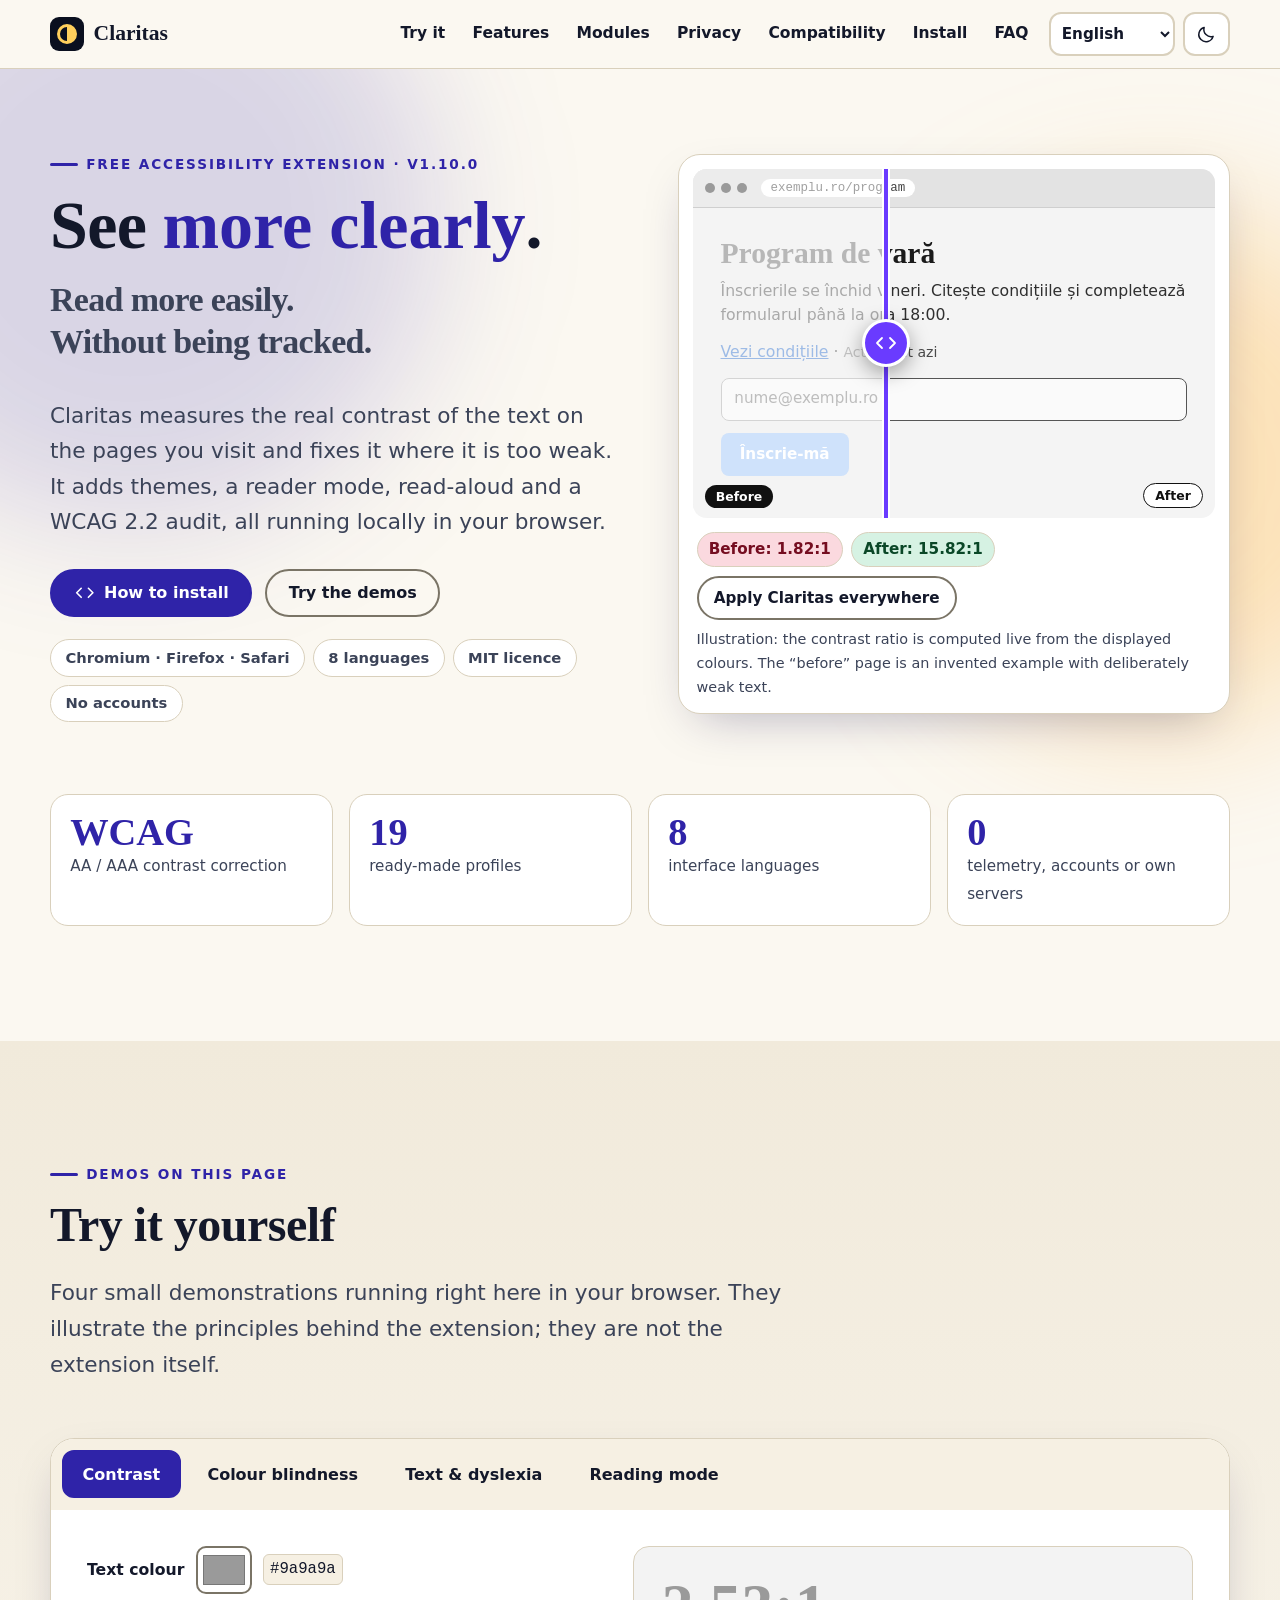
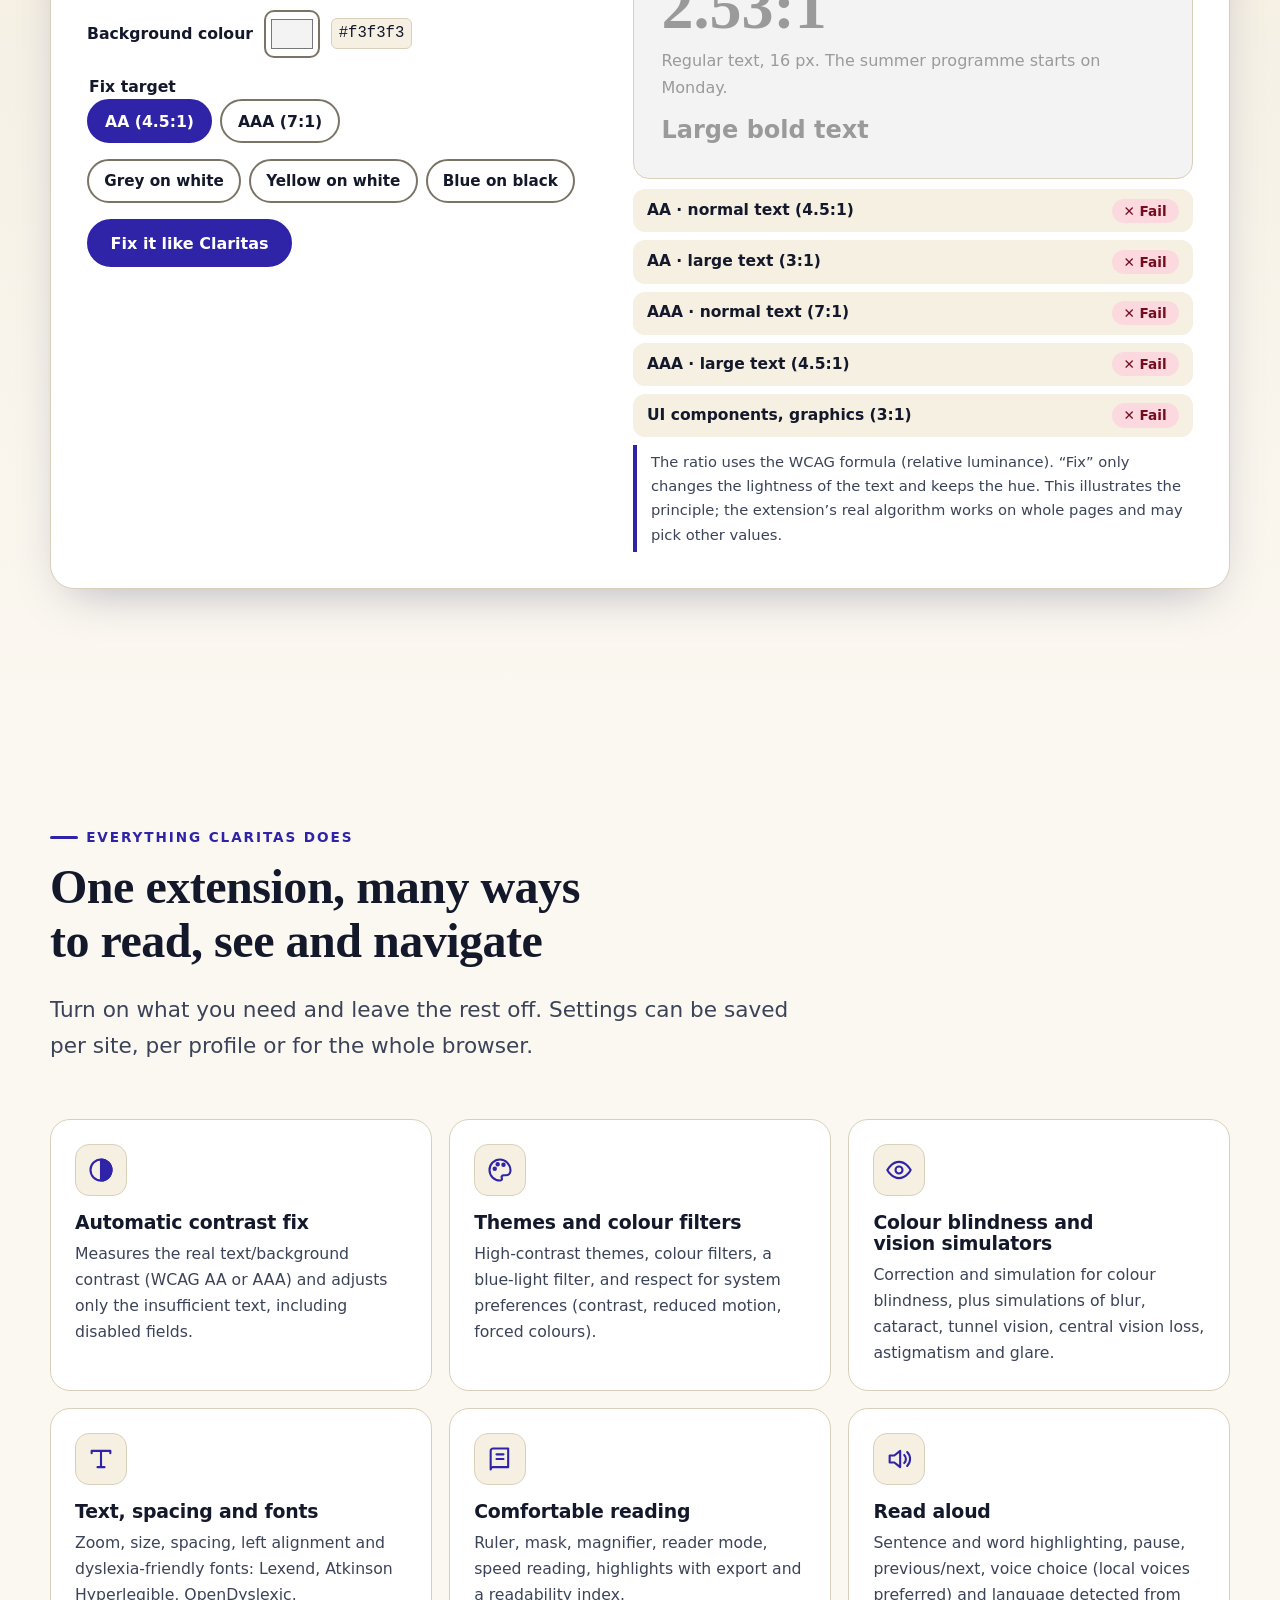
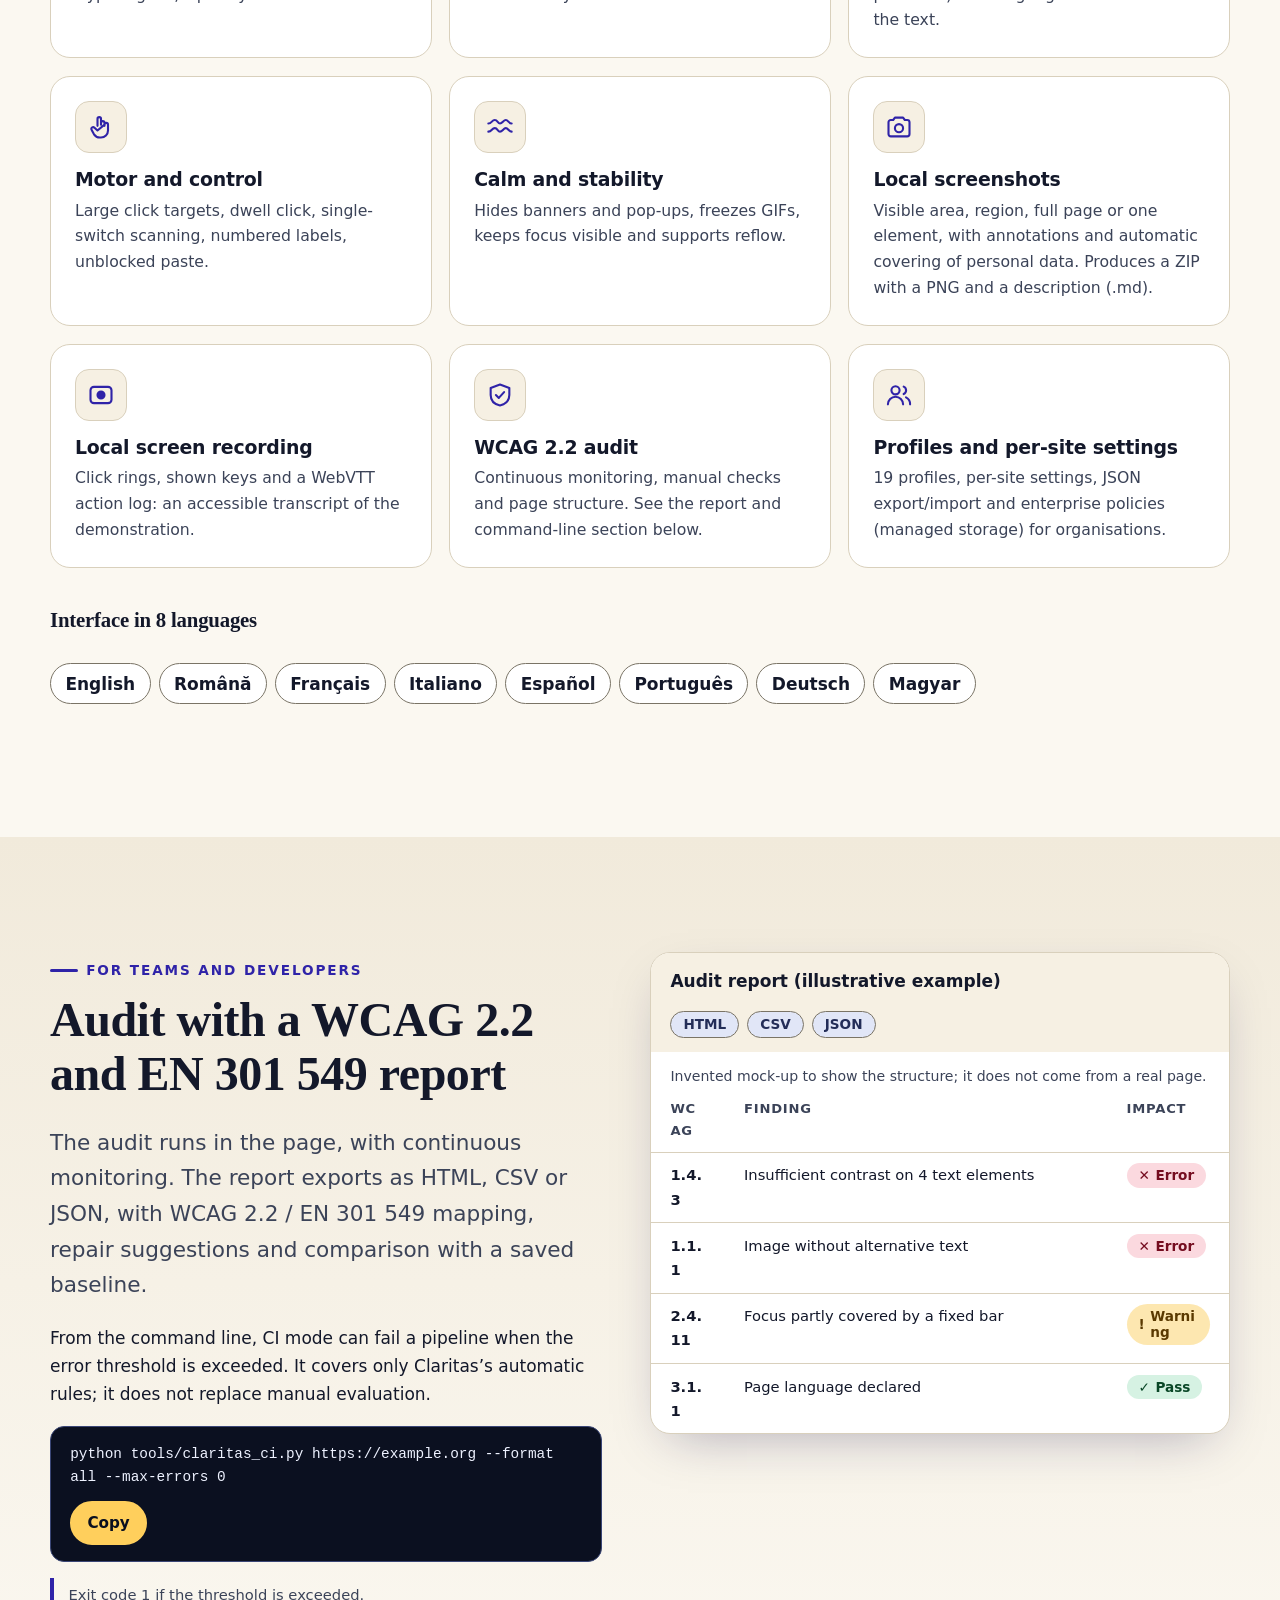
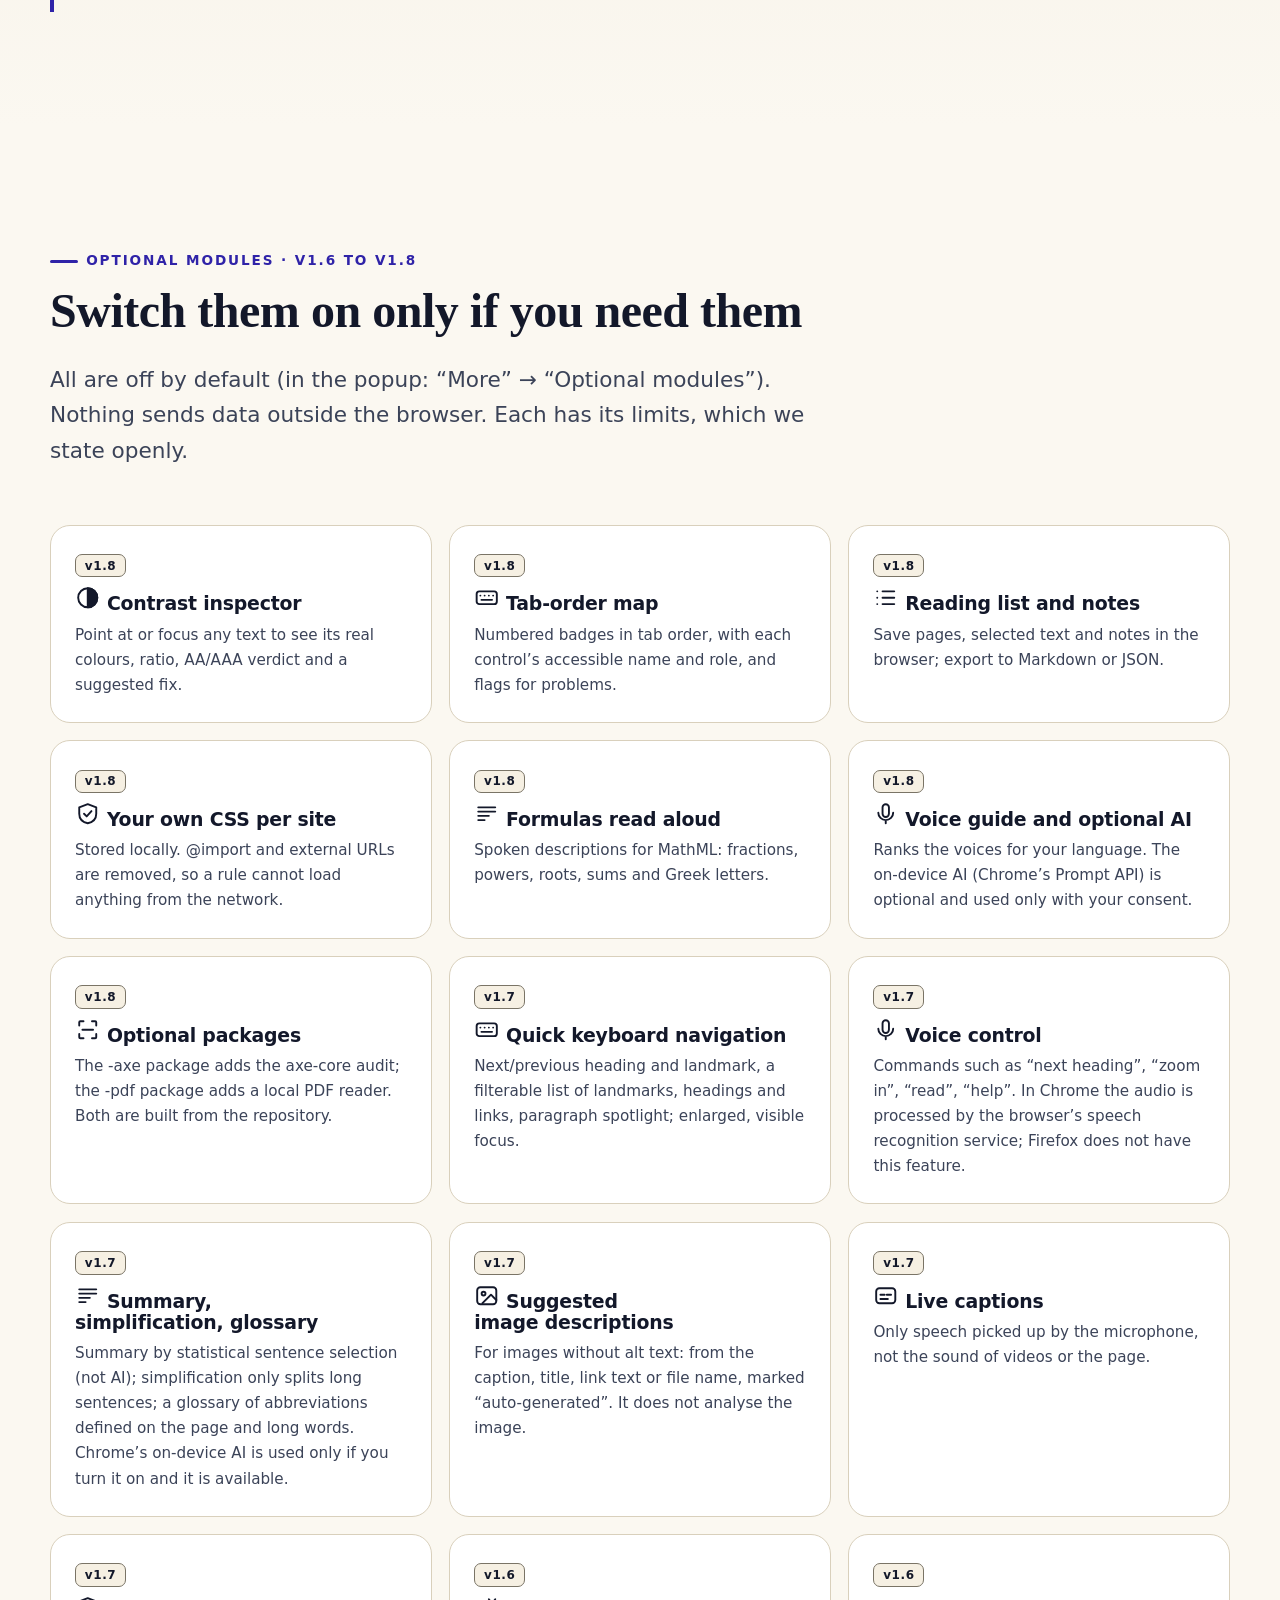
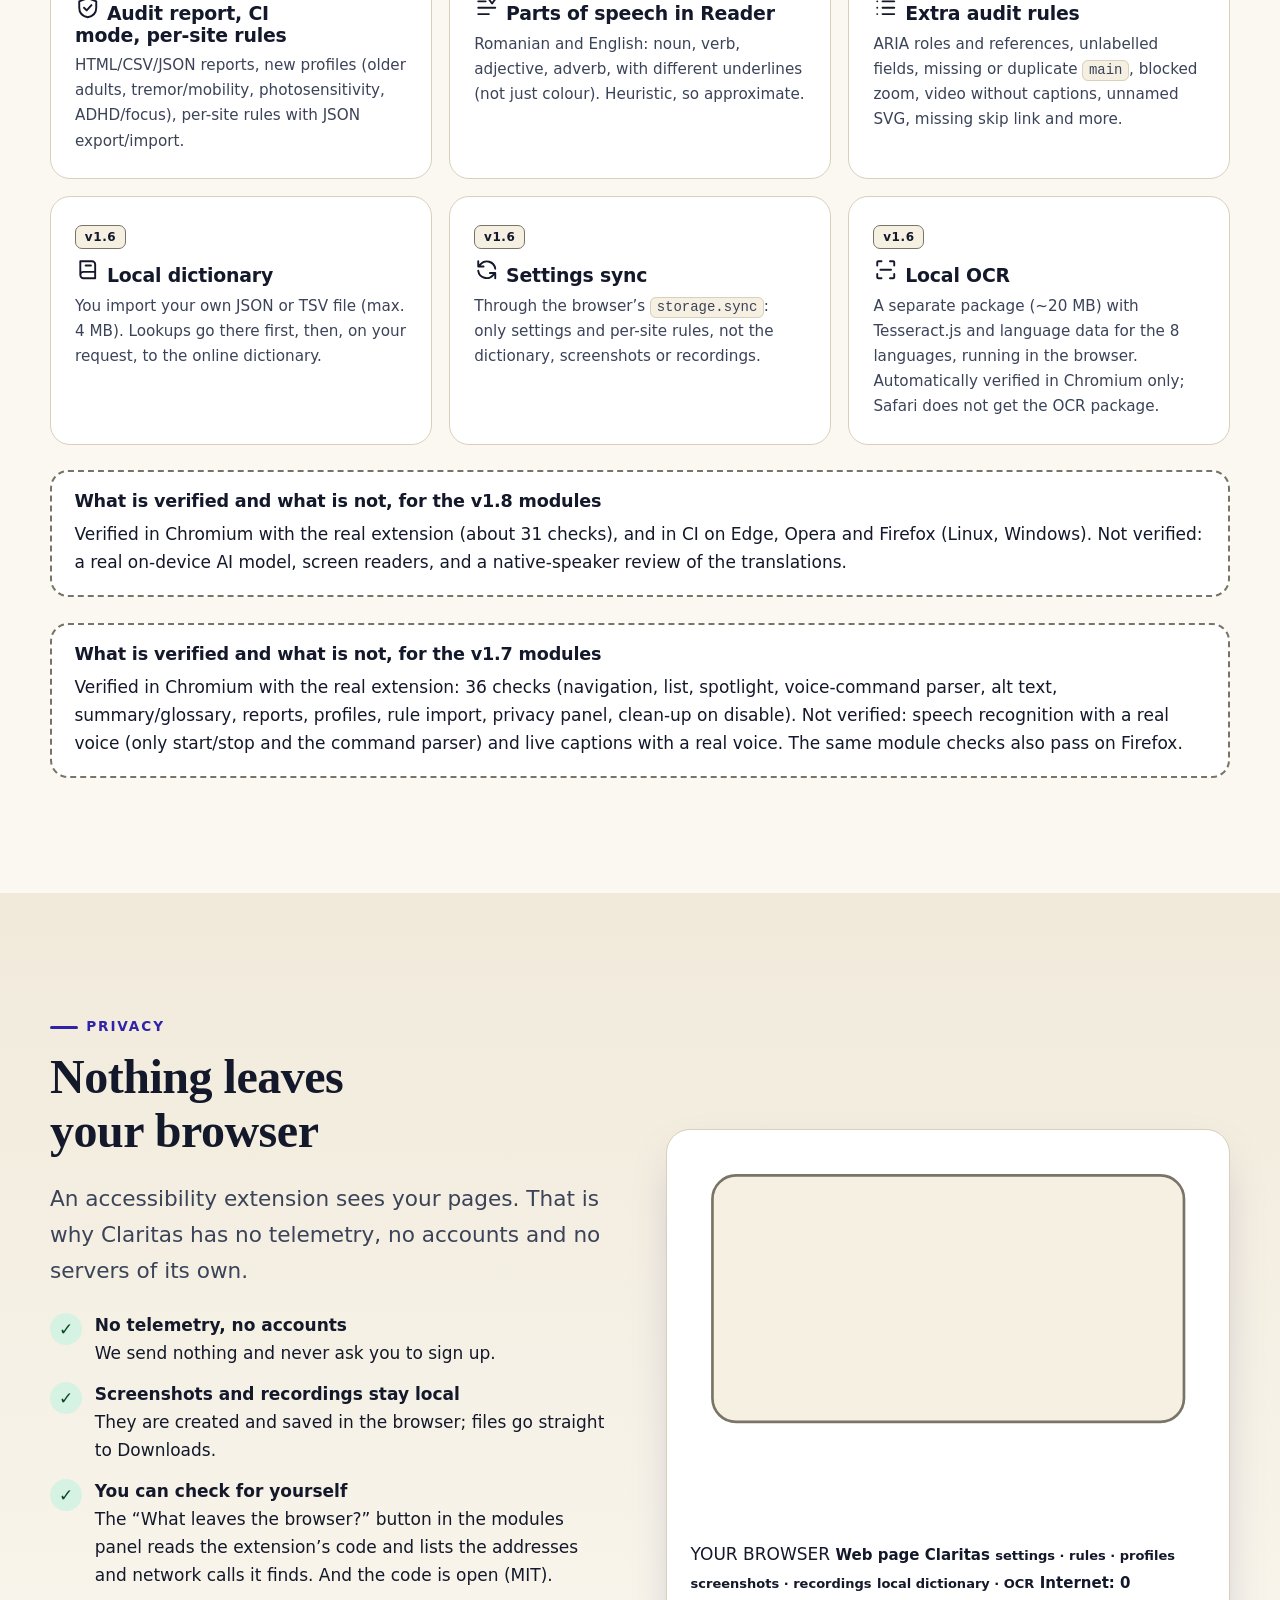
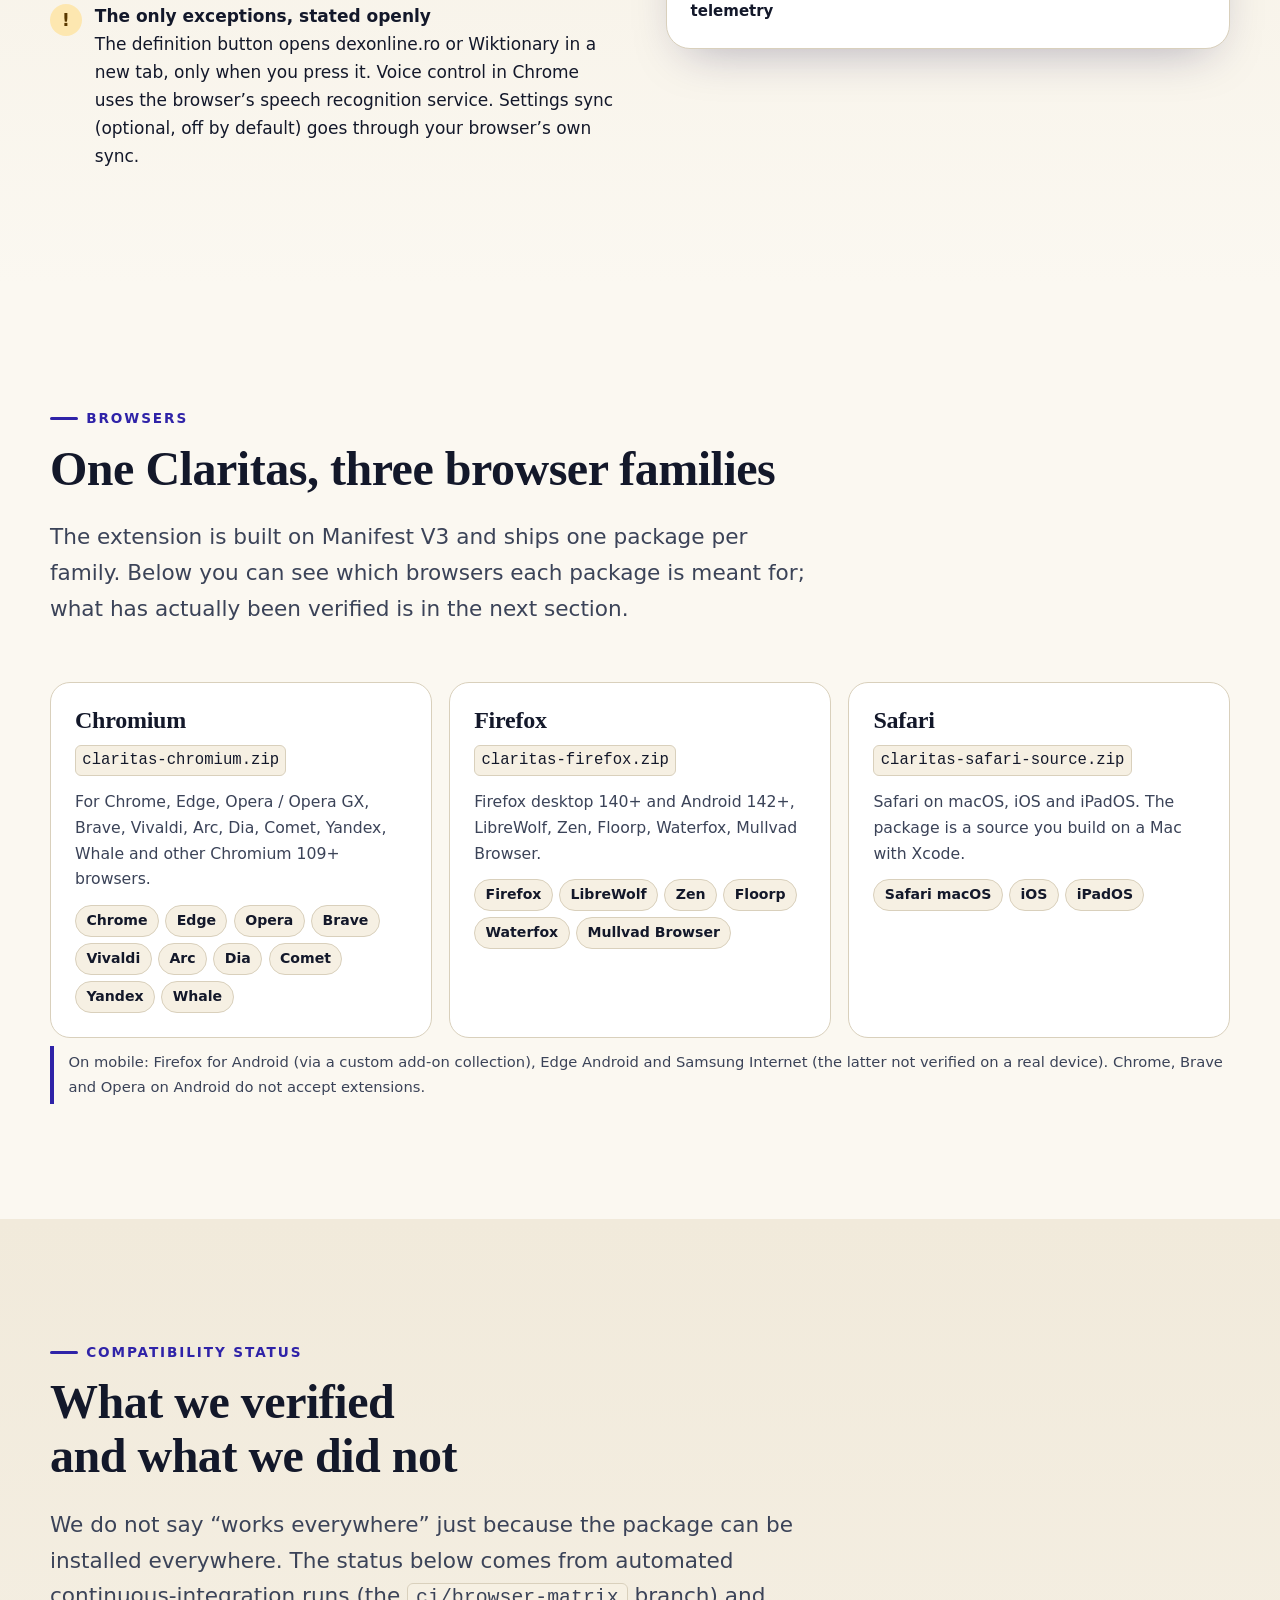
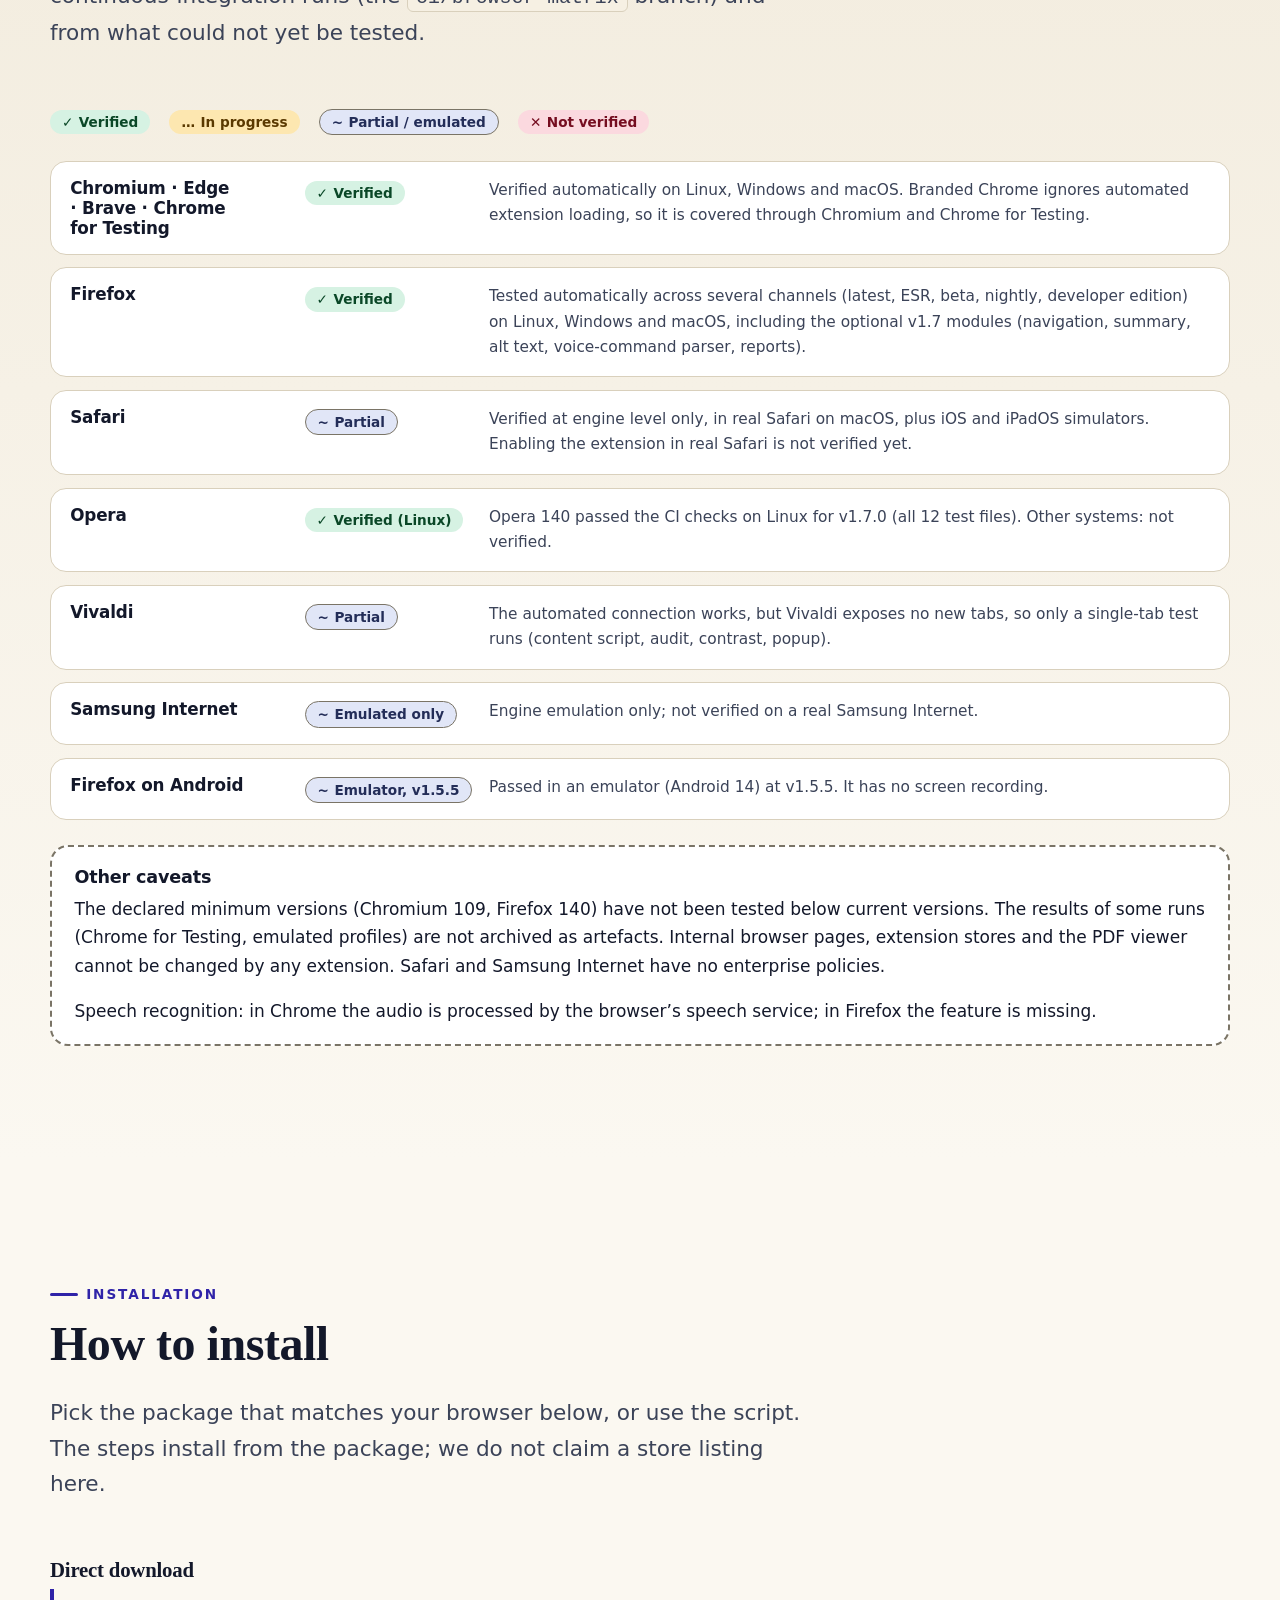
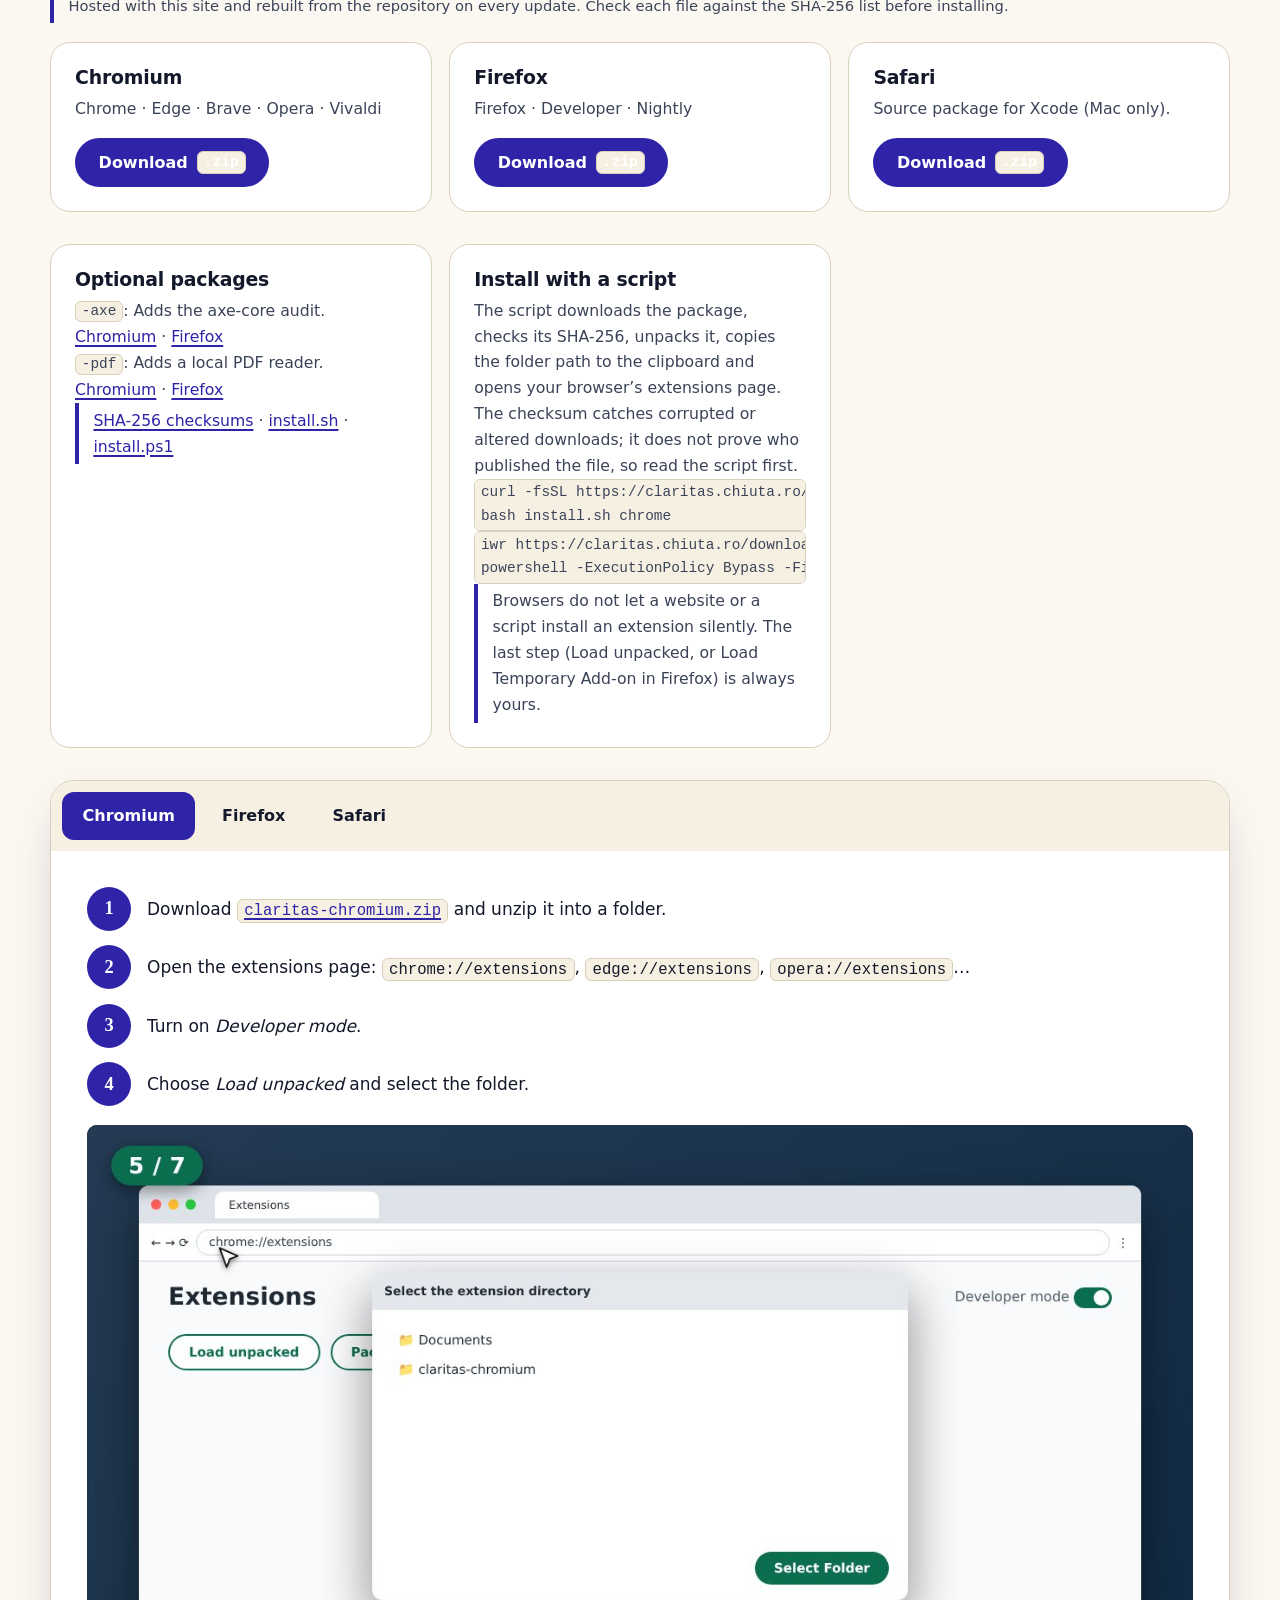
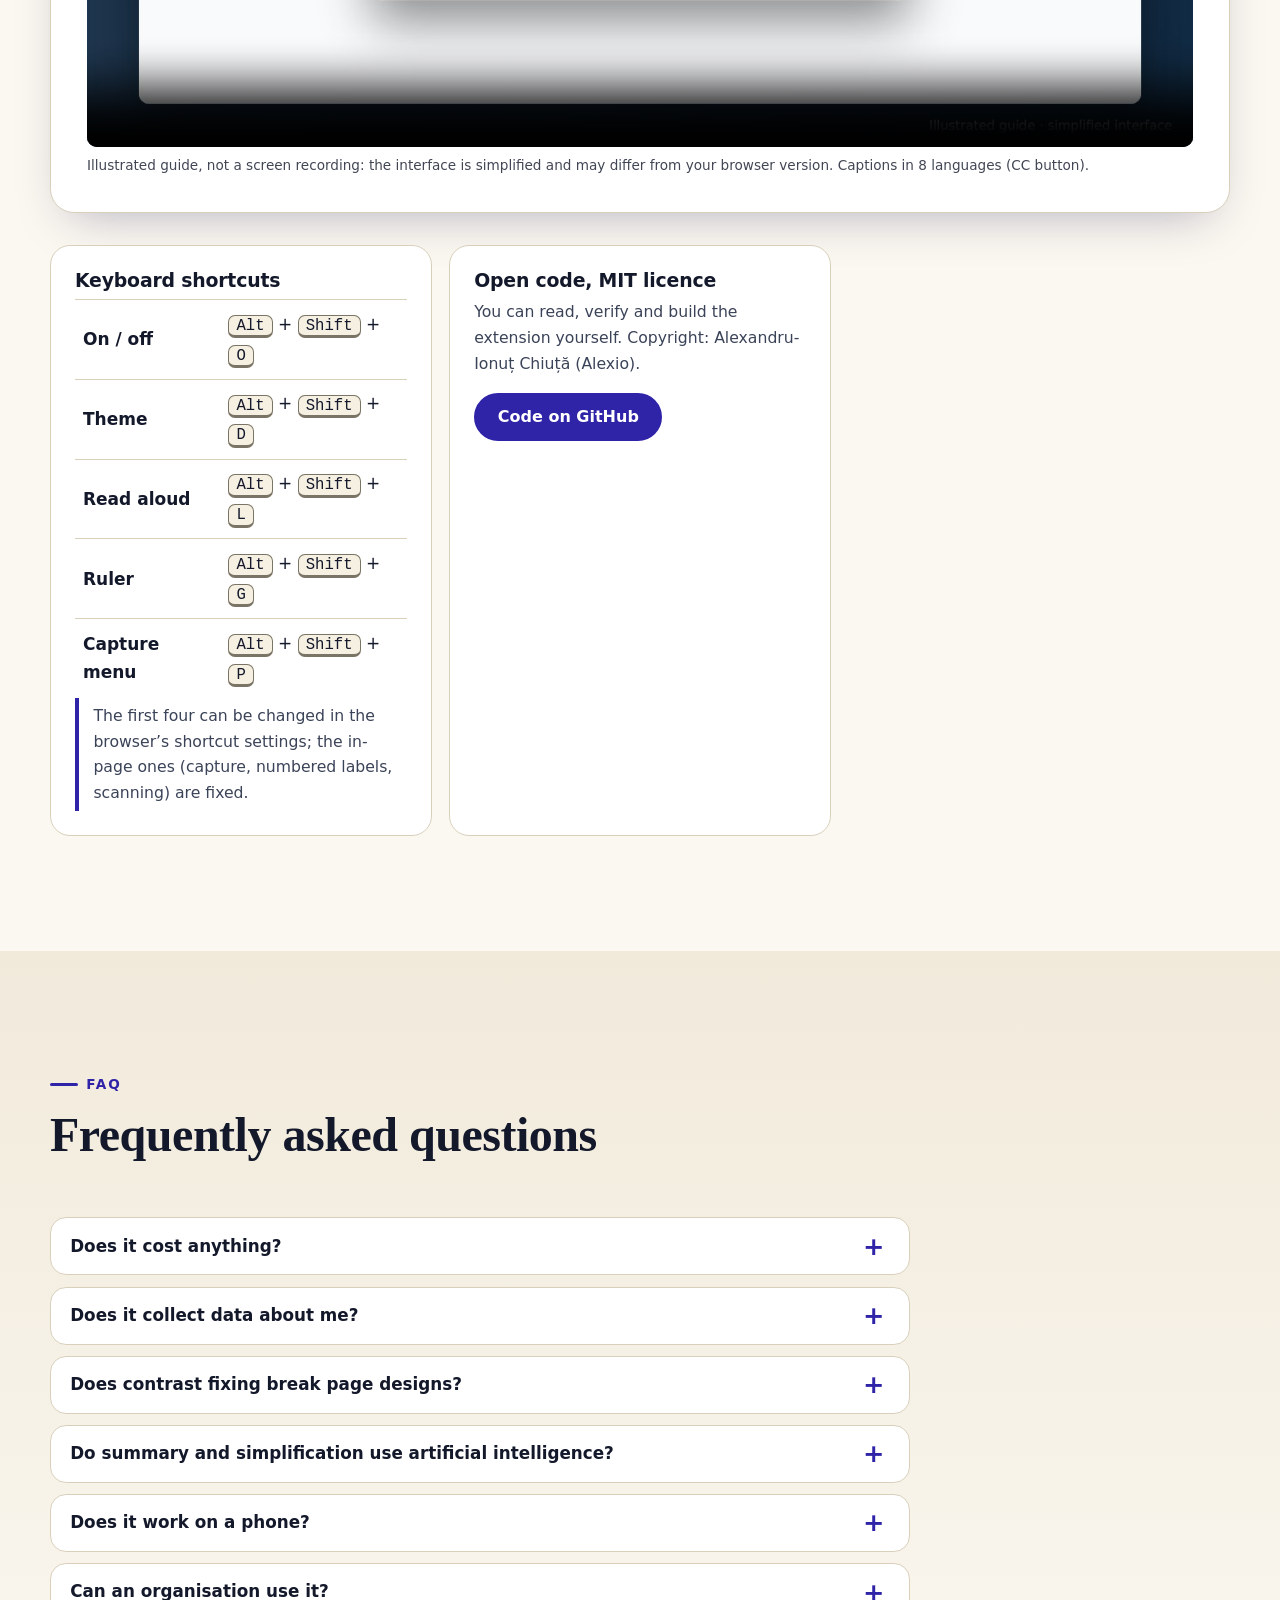
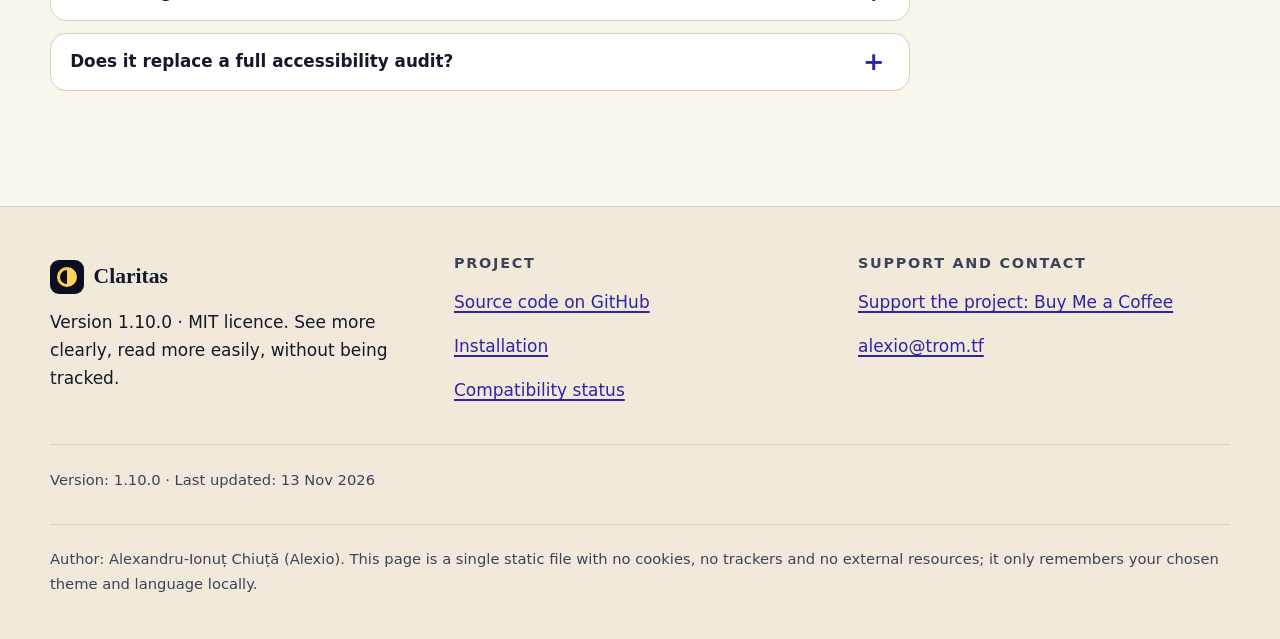
==== commit 78181f90: "v1.10.0: versiuni experimentale pentru browsere mai vechi (Firefox MV2, Safari 14–15), minime coborâ" ====
--- a/site/index.html
+++ b/site/index.html
@@ -2163,7 +2163,7 @@
 <section class="hero" aria-labelledby="h-hero">
   <div class="wrap hero-grid">
     <div>
-      <p class="eyebrow"><span data-en="Free accessibility extension · v1.9.1">Extensie gratuită de accesibilitate · v1.9.1</span></p>
+      <p class="eyebrow"><span data-en="Free accessibility extension · v1.10.0">Extensie gratuită de accesibilitate · v1.10.0</span></p>
       <h1 id="h-hero"><span data-en="See &lt;span class=&quot;focus&quot;&gt;more clearly&lt;/span&gt;.&lt;span class=&quot;sub&quot;&gt;Read more easily. Without being tracked.&lt;/span&gt;">Vezi <span class="focus">mai clar</span>.<span class="sub">Citești mai ușor. Fără să te urmărească nimeni.</span></span></h1>
       <p class="lead"><span data-en="Claritas measures the real contrast of the text on the pages you visit and fixes it where it is too weak. It adds themes, a reader mode, read-aloud and a WCAG 2.2 audit, all running locally in your browser.">Claritas măsoară contrastul real al textului din paginile pe care le vizitezi și îl corectează acolo unde e prea slab. Adaugă teme, mod cititor, citire cu voce și un audit WCAG 2.2, totul rulând local, în browserul tău.</span></p>
       <div class="cta">
@@ -2675,7 +2675,7 @@
     <div class="foot">
       <div>
         <p class="brand" style="margin:0 0 .6rem"><svg viewBox="0 0 34 34" aria-hidden="true" focusable="false"><rect width="34" height="34" rx="9" fill="#0a0f1f"/><circle cx="17" cy="17" r="8.5" fill="none" stroke="#ffcf5c" stroke-width="3"/><path d="M17 8.5a8.5 8.5 0 0 1 0 17z" fill="#ffcf5c"/></svg><span>Claritas</span></p>
-        <p><span data-en="Version 1.9.1 · MIT licence. See more clearly, read more easily, without being tracked.">Versiunea 1.9.1 · Licență MIT. Vezi mai clar, citești mai ușor, fără să te urmărească nimeni.</span></p>
+        <p><span data-en="Version 1.10.0 · MIT licence. See more clearly, read more easily, without being tracked.">Versiunea 1.10.0 · Licență MIT. Vezi mai clar, citești mai ușor, fără să te urmărească nimeni.</span></p>
       </div>
       <div>
         <h2><span data-en="Project">Proiect</span></h2>
@@ -2735,9 +2735,9 @@
   ttsLang:'en-US',lbTheme:'Theme',vt:function(p){return 'Claritas applied to '+p+'% of the page, from the right'},
   meta:{t:'Claritas — accessibility extension: see more clearly, read more easily',d:'Claritas: a free accessibility extension for Chromium, Firefox and Safari. Automatic contrast fixing, reader mode, read-aloud, WCAG 2.2 audit. No telemetry.',aria:'Change language'}}
 };
-var EN_H=["Skip to content", "Try it", "Features", "Modules", "Privacy", "Compatibility", "Install", "Free accessibility extension · v1.9.1", "See <span class=\"focus\">more clearly</span>.<span class=\"sub\">Read more easily. Without being tracked.</span>", "Claritas measures the real contrast of the text on the pages you visit and fixes it where it is too weak. It adds themes, a reader mode, read-aloud and a WCAG 2.2 audit, all running locally in your browser.", "How to install", "Try the demos", "8 languages", "MIT licence", "No accounts", "Before", "After", "Apply Claritas everywhere", "Illustration: the contrast ratio is computed live from the displayed colours. The “before” page is an invented example with deliberately weak text.", "AA / AAA contrast correction", "ready-made profiles", "interface languages", "telemetry, accounts or own servers", "Demos on this page", "Try it yourself", "Four small demonstrations running right here in your browser. They illustrate the principles behind the extension; they are not the extension itself.", "Contrast", "Colour blindness", "Text &amp; dyslexia", "Reading mode", "Text colour", "Background colour", "Fix target", "AA (4.5:1)", "Grey on white", "Yellow on white", "Blue on black", "Fix it like Claritas", "Regular text, 16 px. The summer programme starts on Monday.", "Large bold text", "AA · normal text (4.5:1)", "AA · large text (3:1)", "AAA · normal text (7:1)", "AAA · large text (4.5:1)", "UI components, graphics (3:1)", "The ratio uses the WCAG formula (relative luminance). “Fix” only changes the lightness of the text and keeps the hue. This illustrates the principle; the extension’s real algorithm works on whole pages and may pick other values.", "How it might look to someone with…", "Typical vision", "Protanopia", "Deuteranopia", "Tritanopia", "Achromatopsia", "Approximate simulation made with SVG colour filters. Real experience varies from person to person. Claritas includes both simulation and colour correction, but the lesson is simple: never convey information by colour alone.", "Requests this month", "Approved", "Rejected", "Pending", "Colour only: which one is “good”?", "Text size: <output id=\"oSize2\">100</output>%", "Line height: <output id=\"oLh2\">1.65</output>", "Letter spacing: <output id=\"oLs2\">0</output> em", "Word spacing: <output id=\"oWs2\">0</output> em", "Font", "System sans-serif", "Wide sans-serif (Verdana)", "Serif", "Monospaced", "Left-aligned, no justified text", "Simulate dyslexia (letters shuffled inside words)", "WCAG 1.4.12 spacing", "Reset", "Claritas bundles the Lexend, Atkinson Hyperlegible and OpenDyslexic fonts inside the package. This demo only uses your system’s fonts, with no downloads.", "Reading aids", "Reading ruler", "Mask (dims the rest)", "Emphasise word beginnings", "Move the ruler with the mouse or your finger. By keyboard: focus the text and use the up/down arrows.", "Speed reading (one word at a time)", "Speed: <output id=\"oWpm2\">240</output> words/min", "Start", "Read aloud", "Read-aloud uses your browser’s voices. Claritas prefers local voices.", "Everything Claritas does", "One extension, many ways to read, see and navigate", "Turn on what you need and leave the rest off. Settings can be saved per site, per profile or for the whole browser.", "Automatic contrast fix", "Measures the real text/background contrast (WCAG AA or AAA) and adjusts only the insufficient text, including disabled fields.", "Themes and colour filters", "High-contrast themes, colour filters, a blue-light filter, and respect for system preferences (contrast, reduced motion, forced colours).", "Colour blindness and vision simulators", "Correction and simulation for colour blindness, plus simulations of blur, cataract, tunnel vision, central vision loss, astigmatism and glare.", "Text, spacing and fonts", "Zoom, size, spacing, left alignment and dyslexia-friendly fonts: Lexend, Atkinson Hyperlegible, OpenDyslexic.", "Comfortable reading", "Ruler, mask, magnifier, reader mode, speed reading, highlights with export and a readability index.", "Sentence and word highlighting, pause, previous/next, voice choice (local voices preferred) and language detected from the text.", "Motor and control", "Large click targets, dwell click, single-switch scanning, numbered labels, unblocked paste.", "Calm and stability", "Hides banners and pop-ups, freezes GIFs, keeps focus visible and supports reflow.", "Local screenshots", "Visible area, region, full page or one element, with annotations and automatic covering of personal data. Produces a ZIP with a PNG and a description (.md).", "Local screen recording", "Click rings, shown keys and a WebVTT action log: an accessible transcript of the demonstration.", "WCAG 2.2 audit", "Continuous monitoring, manual checks and page structure. See the report and command-line section below.", "Profiles and per-site settings", "19 profiles, per-site settings, JSON export/import and enterprise policies (managed storage) for organisations.", "Interface in 8 languages", "For teams and developers", "Audit with a WCAG 2.2 and EN 301 549 report", "The audit runs in the page, with continuous monitoring. The report exports as HTML, CSV or JSON, with WCAG 2.2 / EN 301 549 mapping, repair suggestions and comparison with a saved baseline.", "From the command line, CI mode can fail a pipeline when the error threshold is exceeded. It covers only Claritas’s automatic rules; it does not replace manual evaluation.", "Exit code 1 if the threshold is exceeded.", "Audit report (illustrative example)", "Invented mock-up to show the structure; it does not come from a real page.", "Finding", "Impact", "Insufficient contrast on 4 text elements", "Error", "Image without alternative text", "Focus partly covered by a fixed bar", "Warning", "Page language declared", "Pass", "Optional modules · v1.6 to v1.8", "Switch them on only if you need them", "All are off by default (in the popup: “More” → “Optional modules”). Nothing sends data outside the browser. Each has its limits, which we state openly.", "Quick keyboard navigation", "Next/previous heading and landmark, a filterable list of landmarks, headings and links, paragraph spotlight; enlarged, visible focus.", "Voice control", "Commands such as “next heading”, “zoom in”, “read”, “help”. In Chrome the audio is processed by the browser’s speech recognition service; Firefox does not have this feature.", "Summary, simplification, glossary", "Summary by statistical sentence selection (not AI); simplification only splits long sentences; a glossary of abbreviations defined on the page and long words. Chrome’s on-device AI is used only if you turn it on and it is available.", "Suggested image descriptions", "For images without alt text: from the caption, title, link text or file name, marked “auto-generated”. It does not analyse the image.", "Live captions", "Only speech picked up by the microphone, not the sound of videos or the page.", "Audit report, CI mode, per-site rules", "HTML/CSV/JSON reports, new profiles (older adults, tremor/mobility, photosensitivity, ADHD/focus), per-site rules with JSON export/import.", "Parts of speech in Reader", "Romanian and English: noun, verb, adjective, adverb, with different underlines (not just colour). Heuristic, so approximate.", "Extra audit rules", "ARIA roles and references, unlabelled fields, missing or duplicate <code>main</code>, blocked zoom, video without captions, unnamed SVG, missing skip link and more.", "Local dictionary", "You import your own JSON or TSV file (max. 4 MB). Lookups go there first, then, on your request, to the online dictionary.", "Settings sync", "Through the browser’s <code>storage.sync</code>: only settings and per-site rules, not the dictionary, screenshots or recordings.", "Local OCR", "A separate package (~20 MB) with Tesseract.js and language data for the 8 languages, running in the browser. Automatically verified in Chromium only; Safari does not get the OCR package.", "What is verified and what is not, for the v1.7 modules", "Verified in Chromium with the real extension: 36 checks (navigation, list, spotlight, voice-command parser, alt text, summary/glossary, reports, profiles, rule import, privacy panel, clean-up on disable). Not verified: speech recognition with a real voice (only start/stop and the command parser) and live captions with a real voice. The same module checks also pass on Firefox.", "Nothing leaves your browser", "An accessibility extension sees your pages. That is why Claritas has no telemetry, no accounts and no servers of its own.", "No telemetry, no accounts", "We send nothing and never ask you to sign up.", "Screenshots and recordings stay local", "They are created and saved in the browser; files go straight to Downloads.", "You can check for yourself", "The “What leaves the browser?” button in the modules panel reads the extension’s code and lists the addresses and network calls it finds. And the code is open (MIT).", "The only exceptions, stated openly", "The definition button opens dexonline.ro or Wiktionary in a new tab, only when you press it. Voice control in Chrome uses the browser’s speech recognition service. Settings sync (optional, off by default) goes through your browser’s own sync.", "YOUR BROWSER", "Web page", "settings · rules · profiles", "screenshots · recordings", "local dictionary · OCR", "Internet: 0 telemetry", "Browsers", "One Claritas, three browser families", "The extension is built on Manifest V3 and ships one package per family. Below you can see which browsers each package is meant for; what has actually been verified is in the next section.", "For Chrome, Edge, Opera / Opera GX, Brave, Vivaldi, Arc, Dia, Comet, Yandex, Whale and other Chromium 109+ browsers.", "Firefox desktop 140+ and Android 142+, LibreWolf, Zen, Floorp, Waterfox, Mullvad Browser.", "Safari on macOS, iOS and iPadOS. The package is a source you build on a Mac with Xcode.", "On mobile: Firefox for Android (via a custom add-on collection), Edge Android and Samsung Internet (the latter not verified on a real device). Chrome, Brave and Opera on Android do not accept extensions.", "Compatibility status", "What we verified and what we did not", "We do not say “works everywhere” just because the package can be installed everywhere. The status below comes from automated continuous-integration runs (the <code>ci/browser-matrix</code> branch) and from what could not yet be tested.", "Verified", "In progress", "Partial / emulated", "Not verified", "Verified automatically on Linux, Windows and macOS. Branded Chrome ignores automated extension loading, so it is covered through Chromium and Chrome for Testing.", "Tested automatically across several channels (latest, ESR, beta, nightly, developer edition) on Linux, Windows and macOS, including the optional v1.7 modules (navigation, summary, alt text, voice-command parser, reports).", "Partial", "Verified at engine level only, in real Safari on macOS, plus iOS and iPadOS simulators. Enabling the extension in real Safari is not verified yet.", "Verified (Linux)", "Opera 140 passed the CI checks on Linux for v1.7.0 (all 12 test files). Other systems: not verified.", "The automated connection works, but Vivaldi exposes no new tabs, so only a single-tab test runs (content script, audit, contrast, popup).", "Emulated only", "Engine emulation only; not verified on a real Samsung Internet.", "Firefox on Android", "Emulator, v1.5.5", "Passed in an emulator (Android 14) at v1.5.5. It has no screen recording.", "Other caveats", "The declared minimum versions (Chromium 109, Firefox 140) have not been tested below current versions. The results of some runs (Chrome for Testing, emulated profiles) are not archived as artefacts. Internal browser pages, extension stores and the PDF viewer cannot be changed by any extension. Safari and Samsung Internet have no enterprise policies.", "Speech recognition: in Chrome the audio is processed by the browser’s speech service; in Firefox the feature is missing.", "Installation", "Pick the package that matches your browser below, or use the script. The steps install from the package; we do not claim a store listing here.", "Download <a href=\"download/claritas-chromium.zip\" download><code>claritas-chromium.zip</code></a> and unzip it into a folder.", "Open the extensions page: <code>chrome://extensions</code>, <code>edge://extensions</code>, <code>opera://extensions</code>…", "Turn on <em>Developer mode</em>.", "Choose <em>Load unpacked</em> and select the folder.", "Download <a href=\"download/claritas-firefox.zip\" download><code>claritas-firefox.zip</code></a>.", "Open <code>about:debugging#/runtime/this-firefox</code>.", "Choose <em>Load Temporary Add-on</em> and select <code>manifest.json</code>.", "For a permanent install, sign it as an unlisted add-on on addons.mozilla.org (ID <code>claritas@trom.tf</code>).", "Download <a href=\"download/claritas-safari-source.zip\" download><code>claritas-safari-source.zip</code></a> and unzip it on a Mac with Xcode.", "From the unzipped folder run <code>./build-safari.sh</code>.", "Enable the extension in Safari → Settings → Extensions.", "Note: enabling in real Safari is not yet verified by us (see “Compatibility status”).", "Keyboard shortcuts", "On / off", "Theme", "Ruler", "Capture menu", "The first four can be changed in the browser’s shortcut settings; the in-page ones (capture, numbered labels, scanning) are fixed.", "Open code, MIT licence", "You can read, verify and build the extension yourself. Copyright: Alexandru-Ionuț Chiuță (Alexio).", "Code on GitHub", "Frequently asked questions", "Does it cost anything?", "No. Claritas is free and open source (MIT). If it helps you, you can support the work with a coffee, but nothing is needed to use it.", "Does it collect data about me?", "It has no telemetry, accounts or servers of its own. The exceptions (the definition button, speech recognition in Chrome, optional sync) are described in the privacy section.", "Does contrast fixing break page designs?", "It adjusts only text with insufficient contrast, not the whole page. Limits: backgrounds that are images (not gradients) cannot be measured, and the high-contrast themes remove them. You can turn the fix off on a given site.", "Do summary and simplification use artificial intelligence?", "Not by default. The summary picks sentences statistically and simplification only splits long sentences. Chrome’s on-device model is used only if you turn it on and it is already available.", "Does it work on a phone?", "It depends on the browser: Firefox for Android (via a custom collection), Edge Android and Samsung Internet accept extensions; Chrome, Brave and Opera on Android do not. Safari on iOS/iPadOS needs building on a Mac. See “Compatibility status” for what was verified.", "Can an organisation use it?", "Yes, there are enterprise policies (managed storage) with the <code>defaults</code>, <code>enforce</code> and <code>sites</code> properties; enforced settings are locked in the popup. They have not yet been verified on a Chrome with real policies. Safari and Samsung Internet have no policies.", "Does it replace a full accessibility audit?", "No. Automatic rules find only some problems; the rest need manual evaluation and testing with people. Claritas includes a manual-checks list for exactly that reason.", "Version 1.9.1 · MIT licence. See more clearly, read more easily, without being tracked.", "Project", "Source code on GitHub", "Support and contact", "Support the project: Buy Me a Coffee", "Author: Alexandru-Ionuț Chiuță (Alexio). This page is a single static file with no cookies, no trackers and no external resources; it only remembers your chosen theme and language locally.", "Contrast inspector", "Point at or focus any text to see its real colours, ratio, AA/AAA verdict and a suggested fix.", "Tab-order map", "Numbered badges in tab order, with each control’s accessible name and role, and flags for problems.", "Reading list and notes", "Save pages, selected text and notes in the browser; export to Markdown or JSON.", "Your own CSS per site", "Stored locally. @import and external URLs are removed, so a rule cannot load anything from the network.", "Formulas read aloud", "Spoken descriptions for MathML: fractions, powers, roots, sums and Greek letters.", "Voice guide and optional AI", "Ranks the voices for your language. The on-device AI (Chrome’s Prompt API) is optional and used only with your consent.", "Optional packages", "The -axe package adds the axe-core audit; the -pdf package adds a local PDF reader. Both are built from the repository.", "What is verified and what is not, for the v1.8 modules", "Verified in Chromium with the real extension (about 31 checks), and in CI on Edge, Opera and Firefox (Linux, Windows). Not verified: a real on-device AI model, screen readers, and a native-speaker review of the translations.", "Direct download", "Hosted with this site and rebuilt from the repository on every update. Check each file against the SHA-256 list before installing.", "Optional packages", "Adds the axe-core audit.", "Adds a local PDF reader.", "SHA-256 checksums", "Install with a script", "The script downloads the package, checks its SHA-256, unpacks it, copies the folder path to the clipboard and opens your browser’s extensions page. The checksum catches corrupted or altered downloads; it does not prove who published the file, so read the script first.", "Browsers do not let a website or a script install an extension silently. The last step (Load unpacked, or Load Temporary Add-on in Firefox) is always yours.", "Source package for Xcode (Mac only).", "Download"];
+var EN_H=["Skip to content", "Try it", "Features", "Modules", "Privacy", "Compatibility", "Install", "Free accessibility extension · v1.10.0", "See <span class=\"focus\">more clearly</span>.<span class=\"sub\">Read more easily. Without being tracked.</span>", "Claritas measures the real contrast of the text on the pages you visit and fixes it where it is too weak. It adds themes, a reader mode, read-aloud and a WCAG 2.2 audit, all running locally in your browser.", "How to install", "Try the demos", "8 languages", "MIT licence", "No accounts", "Before", "After", "Apply Claritas everywhere", "Illustration: the contrast ratio is computed live from the displayed colours. The “before” page is an invented example with deliberately weak text.", "AA / AAA contrast correction", "ready-made profiles", "interface languages", "telemetry, accounts or own servers", "Demos on this page", "Try it yourself", "Four small demonstrations running right here in your browser. They illustrate the principles behind the extension; they are not the extension itself.", "Contrast", "Colour blindness", "Text &amp; dyslexia", "Reading mode", "Text colour", "Background colour", "Fix target", "AA (4.5:1)", "Grey on white", "Yellow on white", "Blue on black", "Fix it like Claritas", "Regular text, 16 px. The summer programme starts on Monday.", "Large bold text", "AA · normal text (4.5:1)", "AA · large text (3:1)", "AAA · normal text (7:1)", "AAA · large text (4.5:1)", "UI components, graphics (3:1)", "The ratio uses the WCAG formula (relative luminance). “Fix” only changes the lightness of the text and keeps the hue. This illustrates the principle; the extension’s real algorithm works on whole pages and may pick other values.", "How it might look to someone with…", "Typical vision", "Protanopia", "Deuteranopia", "Tritanopia", "Achromatopsia", "Approximate simulation made with SVG colour filters. Real experience varies from person to person. Claritas includes both simulation and colour correction, but the lesson is simple: never convey information by colour alone.", "Requests this month", "Approved", "Rejected", "Pending", "Colour only: which one is “good”?", "Text size: <output id=\"oSize2\">100</output>%", "Line height: <output id=\"oLh2\">1.65</output>", "Letter spacing: <output id=\"oLs2\">0</output> em", "Word spacing: <output id=\"oWs2\">0</output> em", "Font", "System sans-serif", "Wide sans-serif (Verdana)", "Serif", "Monospaced", "Left-aligned, no justified text", "Simulate dyslexia (letters shuffled inside words)", "WCAG 1.4.12 spacing", "Reset", "Claritas bundles the Lexend, Atkinson Hyperlegible and OpenDyslexic fonts inside the package. This demo only uses your system’s fonts, with no downloads.", "Reading aids", "Reading ruler", "Mask (dims the rest)", "Emphasise word beginnings", "Move the ruler with the mouse or your finger. By keyboard: focus the text and use the up/down arrows.", "Speed reading (one word at a time)", "Speed: <output id=\"oWpm2\">240</output> words/min", "Start", "Read aloud", "Read-aloud uses your browser’s voices. Claritas prefers local voices.", "Everything Claritas does", "One extension, many ways to read, see and navigate", "Turn on what you need and leave the rest off. Settings can be saved per site, per profile or for the whole browser.", "Automatic contrast fix", "Measures the real text/background contrast (WCAG AA or AAA) and adjusts only the insufficient text, including disabled fields.", "Themes and colour filters", "High-contrast themes, colour filters, a blue-light filter, and respect for system preferences (contrast, reduced motion, forced colours).", "Colour blindness and vision simulators", "Correction and simulation for colour blindness, plus simulations of blur, cataract, tunnel vision, central vision loss, astigmatism and glare.", "Text, spacing and fonts", "Zoom, size, spacing, left alignment and dyslexia-friendly fonts: Lexend, Atkinson Hyperlegible, OpenDyslexic.", "Comfortable reading", "Ruler, mask, magnifier, reader mode, speed reading, highlights with export and a readability index.", "Sentence and word highlighting, pause, previous/next, voice choice (local voices preferred) and language detected from the text.", "Motor and control", "Large click targets, dwell click, single-switch scanning, numbered labels, unblocked paste.", "Calm and stability", "Hides banners and pop-ups, freezes GIFs, keeps focus visible and supports reflow.", "Local screenshots", "Visible area, region, full page or one element, with annotations and automatic covering of personal data. Produces a ZIP with a PNG and a description (.md).", "Local screen recording", "Click rings, shown keys and a WebVTT action log: an accessible transcript of the demonstration.", "WCAG 2.2 audit", "Continuous monitoring, manual checks and page structure. See the report and command-line section below.", "Profiles and per-site settings", "19 profiles, per-site settings, JSON export/import and enterprise policies (managed storage) for organisations.", "Interface in 8 languages", "For teams and developers", "Audit with a WCAG 2.2 and EN 301 549 report", "The audit runs in the page, with continuous monitoring. The report exports as HTML, CSV or JSON, with WCAG 2.2 / EN 301 549 mapping, repair suggestions and comparison with a saved baseline.", "From the command line, CI mode can fail a pipeline when the error threshold is exceeded. It covers only Claritas’s automatic rules; it does not replace manual evaluation.", "Exit code 1 if the threshold is exceeded.", "Audit report (illustrative example)", "Invented mock-up to show the structure; it does not come from a real page.", "Finding", "Impact", "Insufficient contrast on 4 text elements", "Error", "Image without alternative text", "Focus partly covered by a fixed bar", "Warning", "Page language declared", "Pass", "Optional modules · v1.6 to v1.8", "Switch them on only if you need them", "All are off by default (in the popup: “More” → “Optional modules”). Nothing sends data outside the browser. Each has its limits, which we state openly.", "Quick keyboard navigation", "Next/previous heading and landmark, a filterable list of landmarks, headings and links, paragraph spotlight; enlarged, visible focus.", "Voice control", "Commands such as “next heading”, “zoom in”, “read”, “help”. In Chrome the audio is processed by the browser’s speech recognition service; Firefox does not have this feature.", "Summary, simplification, glossary", "Summary by statistical sentence selection (not AI); simplification only splits long sentences; a glossary of abbreviations defined on the page and long words. Chrome’s on-device AI is used only if you turn it on and it is available.", "Suggested image descriptions", "For images without alt text: from the caption, title, link text or file name, marked “auto-generated”. It does not analyse the image.", "Live captions", "Only speech picked up by the microphone, not the sound of videos or the page.", "Audit report, CI mode, per-site rules", "HTML/CSV/JSON reports, new profiles (older adults, tremor/mobility, photosensitivity, ADHD/focus), per-site rules with JSON export/import.", "Parts of speech in Reader", "Romanian and English: noun, verb, adjective, adverb, with different underlines (not just colour). Heuristic, so approximate.", "Extra audit rules", "ARIA roles and references, unlabelled fields, missing or duplicate <code>main</code>, blocked zoom, video without captions, unnamed SVG, missing skip link and more.", "Local dictionary", "You import your own JSON or TSV file (max. 4 MB). Lookups go there first, then, on your request, to the online dictionary.", "Settings sync", "Through the browser’s <code>storage.sync</code>: only settings and per-site rules, not the dictionary, screenshots or recordings.", "Local OCR", "A separate package (~20 MB) with Tesseract.js and language data for the 8 languages, running in the browser. Automatically verified in Chromium only; Safari does not get the OCR package.", "What is verified and what is not, for the v1.7 modules", "Verified in Chromium with the real extension: 36 checks (navigation, list, spotlight, voice-command parser, alt text, summary/glossary, reports, profiles, rule import, privacy panel, clean-up on disable). Not verified: speech recognition with a real voice (only start/stop and the command parser) and live captions with a real voice. The same module checks also pass on Firefox.", "Nothing leaves your browser", "An accessibility extension sees your pages. That is why Claritas has no telemetry, no accounts and no servers of its own.", "No telemetry, no accounts", "We send nothing and never ask you to sign up.", "Screenshots and recordings stay local", "They are created and saved in the browser; files go straight to Downloads.", "You can check for yourself", "The “What leaves the browser?” button in the modules panel reads the extension’s code and lists the addresses and network calls it finds. And the code is open (MIT).", "The only exceptions, stated openly", "The definition button opens dexonline.ro or Wiktionary in a new tab, only when you press it. Voice control in Chrome uses the browser’s speech recognition service. Settings sync (optional, off by default) goes through your browser’s own sync.", "YOUR BROWSER", "Web page", "settings · rules · profiles", "screenshots · recordings", "local dictionary · OCR", "Internet: 0 telemetry", "Browsers", "One Claritas, three browser families", "The extension is built on Manifest V3 and ships one package per family. Below you can see which browsers each package is meant for; what has actually been verified is in the next section.", "For Chrome, Edge, Opera / Opera GX, Brave, Vivaldi, Arc, Dia, Comet, Yandex, Whale and other Chromium 109+ browsers.", "Firefox desktop 140+ and Android 142+, LibreWolf, Zen, Floorp, Waterfox, Mullvad Browser.", "Safari on macOS, iOS and iPadOS. The package is a source you build on a Mac with Xcode.", "On mobile: Firefox for Android (via a custom add-on collection), Edge Android and Samsung Internet (the latter not verified on a real device). Chrome, Brave and Opera on Android do not accept extensions.", "Compatibility status", "What we verified and what we did not", "We do not say “works everywhere” just because the package can be installed everywhere. The status below comes from automated continuous-integration runs (the <code>ci/browser-matrix</code> branch) and from what could not yet be tested.", "Verified", "In progress", "Partial / emulated", "Not verified", "Verified automatically on Linux, Windows and macOS. Branded Chrome ignores automated extension loading, so it is covered through Chromium and Chrome for Testing.", "Tested automatically across several channels (latest, ESR, beta, nightly, developer edition) on Linux, Windows and macOS, including the optional v1.7 modules (navigation, summary, alt text, voice-command parser, reports).", "Partial", "Verified at engine level only, in real Safari on macOS, plus iOS and iPadOS simulators. Enabling the extension in real Safari is not verified yet.", "Verified (Linux)", "Opera 140 passed the CI checks on Linux for v1.7.0 (all 12 test files). Other systems: not verified.", "The automated connection works, but Vivaldi exposes no new tabs, so only a single-tab test runs (content script, audit, contrast, popup).", "Emulated only", "Engine emulation only; not verified on a real Samsung Internet.", "Firefox on Android", "Emulator, v1.5.5", "Passed in an emulator (Android 14) at v1.5.5. It has no screen recording.", "Other caveats", "The declared minimum versions (Chromium 109, Firefox 140) have not been tested below current versions. The results of some runs (Chrome for Testing, emulated profiles) are not archived as artefacts. Internal browser pages, extension stores and the PDF viewer cannot be changed by any extension. Safari and Samsung Internet have no enterprise policies.", "Speech recognition: in Chrome the audio is processed by the browser’s speech service; in Firefox the feature is missing.", "Installation", "Pick the package that matches your browser below, or use the script. The steps install from the package; we do not claim a store listing here.", "Download <a href=\"download/claritas-chromium.zip\" download><code>claritas-chromium.zip</code></a> and unzip it into a folder.", "Open the extensions page: <code>chrome://extensions</code>, <code>edge://extensions</code>, <code>opera://extensions</code>…", "Turn on <em>Developer mode</em>.", "Choose <em>Load unpacked</em> and select the folder.", "Download <a href=\"download/claritas-firefox.zip\" download><code>claritas-firefox.zip</code></a>.", "Open <code>about:debugging#/runtime/this-firefox</code>.", "Choose <em>Load Temporary Add-on</em> and select <code>manifest.json</code>.", "For a permanent install, sign it as an unlisted add-on on addons.mozilla.org (ID <code>claritas@trom.tf</code>).", "Download <a href=\"download/claritas-safari-source.zip\" download><code>claritas-safari-source.zip</code></a> and unzip it on a Mac with Xcode.", "From the unzipped folder run <code>./build-safari.sh</code>.", "Enable the extension in Safari → Settings → Extensions.", "Note: enabling in real Safari is not yet verified by us (see “Compatibility status”).", "Keyboard shortcuts", "On / off", "Theme", "Ruler", "Capture menu", "The first four can be changed in the browser’s shortcut settings; the in-page ones (capture, numbered labels, scanning) are fixed.", "Open code, MIT licence", "You can read, verify and build the extension yourself. Copyright: Alexandru-Ionuț Chiuță (Alexio).", "Code on GitHub", "Frequently asked questions", "Does it cost anything?", "No. Claritas is free and open source (MIT). If it helps you, you can support the work with a coffee, but nothing is needed to use it.", "Does it collect data about me?", "It has no telemetry, accounts or servers of its own. The exceptions (the definition button, speech recognition in Chrome, optional sync) are described in the privacy section.", "Does contrast fixing break page designs?", "It adjusts only text with insufficient contrast, not the whole page. Limits: backgrounds that are images (not gradients) cannot be measured, and the high-contrast themes remove them. You can turn the fix off on a given site.", "Do summary and simplification use artificial intelligence?", "Not by default. The summary picks sentences statistically and simplification only splits long sentences. Chrome’s on-device model is used only if you turn it on and it is already available.", "Does it work on a phone?", "It depends on the browser: Firefox for Android (via a custom collection), Edge Android and Samsung Internet accept extensions; Chrome, Brave and Opera on Android do not. Safari on iOS/iPadOS needs building on a Mac. See “Compatibility status” for what was verified.", "Can an organisation use it?", "Yes, there are enterprise policies (managed storage) with the <code>defaults</code>, <code>enforce</code> and <code>sites</code> properties; enforced settings are locked in the popup. They have not yet been verified on a Chrome with real policies. Safari and Samsung Internet have no policies.", "Does it replace a full accessibility audit?", "No. Automatic rules find only some problems; the rest need manual evaluation and testing with people. Claritas includes a manual-checks list for exactly that reason.", "Version 1.10.0 · MIT licence. See more clearly, read more easily, without being tracked.", "Project", "Source code on GitHub", "Support and contact", "Support the project: Buy Me a Coffee", "Author: Alexandru-Ionuț Chiuță (Alexio). This page is a single static file with no cookies, no trackers and no external resources; it only remembers your chosen theme and language locally.", "Contrast inspector", "Point at or focus any text to see its real colours, ratio, AA/AAA verdict and a suggested fix.", "Tab-order map", "Numbered badges in tab order, with each control’s accessible name and role, and flags for problems.", "Reading list and notes", "Save pages, selected text and notes in the browser; export to Markdown or JSON.", "Your own CSS per site", "Stored locally. @import and external URLs are removed, so a rule cannot load anything from the network.", "Formulas read aloud", "Spoken descriptions for MathML: fractions, powers, roots, sums and Greek letters.", "Voice guide and optional AI", "Ranks the voices for your language. The on-device AI (Chrome’s Prompt API) is optional and used only with your consent.", "Optional packages", "The -axe package adds the axe-core audit; the -pdf package adds a local PDF reader. Both are built from the repository.", "What is verified and what is not, for the v1.8 modules", "Verified in Chromium with the real extension (about 31 checks), and in CI on Edge, Opera and Firefox (Linux, Windows). Not verified: a real on-device AI model, screen readers, and a native-speaker review of the translations.", "Direct download", "Hosted with this site and rebuilt from the repository on every update. Check each file against the SHA-256 list before installing.", "Optional packages", "Adds the axe-core audit.", "Adds a local PDF reader.", "SHA-256 checksums", "Install with a script", "The script downloads the package, checks its SHA-256, unpacks it, copies the folder path to the clipboard and opens your browser’s extensions page. The checksum catches corrupted or altered downloads; it does not prove who published the file, so read the script first.", "Browsers do not let a website or a script install an extension silently. The last step (Load unpacked, or Load Temporary Add-on in Firefox) is always yours.", "Source package for Xcode (Mac only).", "Download"];
 var EN_A=["Main navigation", "Menu", "Before and after comparison of Claritas", "How much of the page is shown with Claritas applied. Drag or use the arrow keys.", "Demos", "Example of a chart with coloured bars and status labels. The colours change with the chosen simulation.", "Text to read. With the ruler on, the up and down arrows move it.", "Diagram: the page, the Claritas extension and the settings stay inside the browser; arrows to the internet are crossed out.", "Legend", "Install by browser"];
-var TR={"de": {"h": ["Zum Inhalt springen", "Ausprobieren", "Funktionen", "Module", "Datenschutz", "Kompatibilität", "Installieren", "Kostenlose Barrierefreiheits-Erweiterung · v1.9.1", "<span class='focus'>Klarer</span> sehen.<span class='sub'>Leichter lesen. Ohne verfolgt zu werden.</span>", "Claritas misst den tatsächlichen Kontrast des Textes auf den Seiten, die du besuchst, und korrigiert ihn, wo er zu schwach ist. Dazu kommen Designs, ein Lesemodus, Vorlesen und ein WCAG-2.2-Audit – alles läuft lokal in deinem Browser.", "So installierst du es", "Demos ausprobieren", "8 Sprachen", "MIT-Lizenz", "Keine Konten", "Vorher", "Nachher", "Claritas überall anwenden", "Illustration: Das Kontrastverhältnis wird live aus den angezeigten Farben berechnet. Die „Vorher“-Seite ist ein erfundenes Beispiel mit bewusst schwachem Text.", "Kontrastkorrektur AA / AAA", "fertige Profile", "Oberflächensprachen", "Telemetrie, Konten oder eigene Server", "Demos auf dieser Seite", "Probier es selbst aus", "Vier kleine Demonstrationen, die direkt hier in deinem Browser laufen. Sie zeigen die Prinzipien hinter der Erweiterung; sie sind nicht die Erweiterung selbst.", "Kontrast", "Farbenblindheit", "Text &amp; Legasthenie", "Lesemodus", "Textfarbe", "Hintergrundfarbe", "Korrekturziel", "AA (4,5:1)", "Grau auf Weiß", "Gelb auf Weiß", "Blau auf Schwarz", "Korrigieren wie Claritas", "Normaler Text, 16 px. Das Sommerprogramm beginnt am Montag.", "Großer fetter Text", "AA · normaler Text (4,5:1)", "AA · großer Text (3:1)", "AAA · normaler Text (7:1)", "AAA · großer Text (4,5:1)", "UI-Komponenten, Grafiken (3:1)", "Das Verhältnis wird nach der WCAG-Formel (relative Luminanz) berechnet. „Korrigieren“ ändert nur die Helligkeit des Textes und behält den Farbton. Das veranschaulicht das Prinzip; der echte Algorithmus der Erweiterung arbeitet auf ganzen Seiten und kann andere Werte wählen.", "So könnte es für jemanden mit … aussehen", "Normales Sehen", "Protanopie", "Deuteranopie", "Tritanopie", "Achromatopsie", "Näherungssimulation mit SVG-Farbfiltern. Das tatsächliche Erleben ist von Mensch zu Mensch verschieden. Claritas enthält Simulation und Farbkorrektur, aber die Lehre ist einfach: Vermittle Informationen nie nur durch Farbe.", "Anträge in diesem Monat", "Genehmigt", "Abgelehnt", "Ausstehend", "Nur Farbe: Welcher ist „gut“?", "Textgröße: <output id='oSize2'>100</output> %", "Zeilenhöhe: <output id='oLh2'>1.65</output>", "Buchstabenabstand: <output id='oLs2'>0</output> em", "Wortabstand: <output id='oWs2'>0</output> em", "Schrift", "Serifenlose Systemschrift", "Breite Serifenlose (Verdana)", "Serifenschrift", "Festbreitenschrift", "Linksbündig, kein Blocksatz", "Legasthenie simulieren (Buchstaben innerhalb der Wörter vermischt)", "WCAG-1.4.12-Abstände", "Zurücksetzen", "Claritas bringt die Schriften Lexend, Atkinson Hyperlegible und OpenDyslexic im Paket mit. Diese Demo nutzt nur die Schriften deines Systems, ohne Downloads.", "Lesehilfen", "Leselineal", "Maske (blendet den Rest ab)", "Wortanfänge hervorheben", "Bewege das Lineal mit der Maus oder dem Finger. Per Tastatur: den Text fokussieren und die Pfeiltasten nach oben/unten benutzen.", "Schnelllesen (ein Wort nach dem anderen)", "Tempo: <output id='oWpm2'>240</output> Wörter/Min.", "Start", "Vorlesen", "Das Vorlesen nutzt die Stimmen deines Browsers. Claritas bevorzugt lokale Stimmen.", "Alles, was Claritas kann", "Eine Erweiterung, viele Wege zum Lesen, Sehen und Navigieren", "Schalte ein, was du brauchst, und lass den Rest aus. Einstellungen lassen sich pro Website, pro Profil oder für den ganzen Browser speichern.", "Automatische Kontrastkorrektur", "Misst den tatsächlichen Kontrast zwischen Text und Hintergrund (WCAG AA oder AAA) und passt nur unzureichenden Text an, auch deaktivierte Felder.", "Designs und Farbfilter", "Hochkontrast-Designs, Farbfilter, ein Blaulichtfilter und Rücksicht auf Systemeinstellungen (Kontrast, reduzierte Bewegung, erzwungene Farben).", "Farbenblindheit und Seh-Simulatoren", "Korrektur und Simulation für Farbenblindheit sowie Simulationen von Unschärfe, Katarakt, Tunnelblick, Verlust des zentralen Sehens, Astigmatismus und Blendung.", "Text, Abstände und Schriften", "Zoom, Größe, Abstände, linksbündige Ausrichtung und legasthenie-freundliche Schriften: Lexend, Atkinson Hyperlegible, OpenDyslexic.", "Angenehmes Lesen", "Lineal, Maske, Lupe, Lesemodus, Schnelllesen, Markierungen mit Export und ein Lesbarkeitsindex.", "Satz- und Wortmarkierung, Pause, vor/zurück, Stimmauswahl (lokale Stimmen bevorzugt) und aus dem Text erkannte Sprache.", "Motorik und Bedienung", "Große Klickziele, Verweilklick, Ein-Tasten-Scanning, nummerierte Beschriftungen, entsperrtes Einfügen.", "Ruhe und Stabilität", "Blendet Banner und Pop-ups aus, friert GIFs ein, hält den Fokus sichtbar und unterstützt Reflow.", "Lokale Screenshots", "Sichtbarer Bereich, Auswahl, ganze Seite oder ein Element, mit Anmerkungen und automatischer Abdeckung persönlicher Daten. Erzeugt eine ZIP-Datei mit PNG und Beschreibung (.md).", "Lokale Bildschirmaufnahme", "Klickringe, eingeblendete Tasten und ein WebVTT-Aktionsprotokoll: ein barrierefreies Transkript der Vorführung.", "WCAG-2.2-Audit", "Laufende Überwachung, manuelle Prüfungen und Seitenstruktur. Siehe unten den Bericht und den Abschnitt zur Kommandozeile.", "Profile und Einstellungen pro Website", "19 Profile, Einstellungen pro Website, JSON-Export/-Import und Unternehmensrichtlinien (Managed Storage) für Organisationen.", "Oberfläche in 8 Sprachen", "Für Teams und Entwickler", "Audit mit WCAG-2.2- und EN-301-549-Bericht", "Das Audit läuft in der Seite, mit laufender Überwachung. Der Bericht lässt sich als HTML, CSV oder JSON exportieren, mit Zuordnung zu WCAG 2.2 / EN 301 549, Reparaturvorschlägen und Vergleich mit einer gespeicherten Basislinie.", "Über die Kommandozeile kann der CI-Modus eine Pipeline scheitern lassen, wenn die Fehlerschwelle überschritten wird. Er deckt nur die automatischen Regeln von Claritas ab; eine manuelle Bewertung ersetzt er nicht.", "Exit-Code 1, wenn die Schwelle überschritten wird.", "Auditbericht (anschauliches Beispiel)", "Erfundenes Muster zur Darstellung der Struktur; es stammt nicht von einer echten Seite.", "Befund", "Auswirkung", "Unzureichender Kontrast bei 4 Textelementen", "Fehler", "Bild ohne Alternativtext", "Fokus teilweise durch eine feste Leiste verdeckt", "Warnung", "Seitensprache angegeben", "Bestanden", "Optionale Module · v1.6 – v1.8", "Schalte sie nur ein, wenn du sie brauchst", "Alle sind standardmäßig aus (im Popup: „Mehr“ → „Optionale Module“). Nichts sendet Daten aus dem Browser. Jedes hat seine Grenzen, die wir offen nennen.", "Schnelle Tastaturnavigation", "Nächste/vorherige Überschrift und Landmarke, eine filterbare Liste von Landmarken, Überschriften und Links, Absatz-Spotlight; vergrößerter, sichtbarer Fokus.", "Sprachsteuerung", "Befehle wie „nächste Überschrift“, „zoom in“, „lesen“, „Hilfe“. In Chrome wird das Audio vom Spracherkennungsdienst des Browsers verarbeitet; Firefox hat diese Funktion nicht.", "Zusammenfassung, Vereinfachung, Glossar", "Zusammenfassung durch statistische Satzauswahl (keine KI); die Vereinfachung teilt nur lange Sätze; ein Glossar der auf der Seite definierten Abkürzungen und langer Wörter. Die geräteinterne KI von Chrome wird nur genutzt, wenn du sie einschaltest und sie verfügbar ist.", "Vorgeschlagene Bildbeschreibungen", "Für Bilder ohne Alternativtext: aus Bildunterschrift, Titel, Linktext oder Dateiname, als „automatisch erzeugt“ gekennzeichnet. Das Bild selbst wird nicht analysiert.", "Live-Untertitel", "Nur Sprache, die das Mikrofon aufnimmt, nicht der Ton von Videos oder der Seite.", "Auditbericht, CI-Modus, Regeln pro Website", "HTML-/CSV-/JSON-Berichte, neue Profile (ältere Menschen, Tremor/Mobilität, Photosensitivität, ADHS/Fokus), Regeln pro Website mit JSON-Export/-Import.", "Wortarten im Lesemodus", "Rumänisch und Englisch: Substantiv, Verb, Adjektiv, Adverb, mit unterschiedlichen Unterstreichungen (nicht nur Farbe). Heuristisch, daher ungefähr.", "Zusätzliche Audit-Regeln", "ARIA-Rollen und Verweise, unbeschriftete Felder, fehlendes oder doppeltes <code>main</code>, gesperrter Zoom, Video ohne Untertitel, unbenannte SVG, fehlender Sprunglink und mehr.", "Lokales Wörterbuch", "Du importierst deine eigene JSON- oder TSV-Datei (max. 4 MB). Nachschlagen geht zuerst dorthin, dann, auf deinen Wunsch, ins Online-Wörterbuch.", "Einstellungs-Sync", "Über <code>storage.sync</code> des Browsers: nur Einstellungen und Regeln pro Website, nicht das Wörterbuch, Screenshots oder Aufnahmen.", "Lokale OCR", "Ein separates Paket (~20 MB) mit Tesseract.js und Sprachdaten für die 8 Sprachen, das im Browser läuft. Automatisch nur in Chromium geprüft; Safari erhält das OCR-Paket nicht.", "Was bei den v1.7-Modulen geprüft ist und was nicht", "In Chromium mit der echten Erweiterung geprüft: 36 Prüfungen (Navigation, Liste, Spotlight, Parser für Sprachbefehle, Alternativtext, Zusammenfassung/Glossar, Berichte, Profile, Regelimport, Datenschutzpanel, Aufräumen beim Ausschalten). Nicht geprüft: Spracherkennung mit echter Stimme (nur Start/Stopp und der Befehlsparser) und Live-Untertitel mit echter Stimme. Dieselben Modulprüfungen bestehen auch in Firefox.", "Nichts verlässt deinen Browser", "Eine Barrierefreiheits-Erweiterung sieht deine Seiten. Deshalb hat Claritas keine Telemetrie, keine Konten und keine eigenen Server.", "Keine Telemetrie, keine Konten", "Wir senden nichts und verlangen nie eine Anmeldung.", "Screenshots und Aufnahmen bleiben lokal", "Sie werden im Browser erstellt und gespeichert; Dateien gehen direkt in Downloads.", "Du kannst es selbst prüfen", "Die Schaltfläche „Was verlässt den Browser?“ im Modulpanel liest den Code der Erweiterung und listet die gefundenen Adressen und Netzwerkaufrufe auf. Und der Code ist offen (MIT).", "Die einzigen Ausnahmen, offen genannt", "Die Definitionsschaltfläche öffnet dexonline.ro oder Wiktionary in einem neuen Tab, nur wenn du sie drückst. Die Sprachsteuerung in Chrome nutzt den Spracherkennungsdienst des Browsers. Der Einstellungs-Sync (optional, standardmäßig aus) läuft über die eigene Synchronisierung deines Browsers.", "DEIN BROWSER", "Webseite", "Einstellungen · Regeln · Profile", "Screenshots · Aufnahmen", "lokales Wörterbuch · OCR", "Internet: 0 Telemetrie", "Browser", "Ein Claritas, drei Browserfamilien", "Die Erweiterung basiert auf Manifest V3 und erscheint als ein Paket pro Familie. Unten siehst du, für welche Browser jedes Paket gedacht ist; was tatsächlich geprüft wurde, steht im nächsten Abschnitt.", "Für Chrome, Edge, Opera / Opera GX, Brave, Vivaldi, Arc, Dia, Comet, Yandex, Whale und andere Chromium-109+-Browser.", "Firefox Desktop 140+ und Android 142+, LibreWolf, Zen, Floorp, Waterfox, Mullvad Browser.", "Safari auf macOS, iOS und iPadOS. Das Paket ist ein Quellprojekt, das du auf einem Mac mit Xcode baust.", "Mobil: Firefox für Android (über eine eigene Add-on-Sammlung), Edge Android und Samsung Internet (Letzteres nicht auf einem echten Gerät geprüft). Chrome, Brave und Opera auf Android akzeptieren keine Erweiterungen.", "Kompatibilitätsstatus", "Was wir geprüft haben und was nicht", "Wir sagen nicht „läuft überall“, nur weil sich das Paket überall installieren lässt. Der Status unten stammt aus automatisierten Läufen der kontinuierlichen Integration (Branch <code>ci/browser-matrix</code>) und aus dem, was noch nicht getestet werden konnte.", "Geprüft", "In Arbeit", "Teilweise / emuliert", "Nicht geprüft", "Automatisch auf Linux, Windows und macOS geprüft. Das gebrandete Chrome ignoriert das automatische Laden von Erweiterungen, daher wird es über Chromium und Chrome for Testing abgedeckt.", "Automatisch in mehreren Kanälen (latest, ESR, beta, nightly, developer edition) auf Linux, Windows und macOS getestet, einschließlich der optionalen v1.7-Module (Navigation, Zusammenfassung, Alternativtext, Parser für Sprachbefehle, Berichte).", "Teilweise", "Nur auf Engine-Ebene geprüft, im echten Safari auf macOS sowie in den iOS- und iPadOS-Simulatoren. Das Aktivieren der Erweiterung im echten Safari ist noch nicht geprüft.", "Geprüft (Linux)", "Opera 140 hat die CI-Prüfungen unter Linux für v1.7.0 bestanden (alle 12 Testdateien). Andere Systeme: nicht geprüft.", "Die automatische Verbindung funktioniert, aber Vivaldi stellt keine neuen Tabs bereit, daher läuft nur ein Test mit einem einzelnen Tab (Content-Skript, Audit, Kontrast, Popup).", "Nur emuliert", "Nur Engine-Emulation; nicht auf einem echten Samsung Internet geprüft.", "Firefox auf Android", "Emulator, v1.5.5", "Im Emulator (Android 14) bei v1.5.5 bestanden. Es hat keine Bildschirmaufnahme.", "Weitere Vorbehalte", "Die angegebenen Mindestversionen (Chromium 109, Firefox 140) wurden nicht unterhalb der aktuellen Versionen getestet. Die Ergebnisse mancher Läufe (Chrome for Testing, emulierte Profile) sind nicht als Artefakte archiviert. Interne Browserseiten, Erweiterungsstores und der PDF-Viewer können von keiner Erweiterung verändert werden. Safari und Samsung Internet haben keine Unternehmensrichtlinien.", "Spracherkennung: In Chrome wird das Audio vom Sprachdienst des Browsers verarbeitet; in Firefox fehlt die Funktion.", "Installation", "Wähle unten das Paket für deinen Browser oder nutze das Skript. Die Schritte installieren aus dem Paket; einen Store-Eintrag behaupten wir hier nicht.", "Lade <a href=\"download/claritas-chromium.zip\" download><code>claritas-chromium.zip</code></a> herunter und entpacke es in einen Ordner.", "Öffne die Erweiterungsseite: <code>chrome://extensions</code>, <code>edge://extensions</code>, <code>opera://extensions</code> …", "Schalte den <em>Entwicklermodus</em> ein.", "Wähle <em>Entpackte Erweiterung laden</em> und markiere den Ordner.", "Lade <a href=\"download/claritas-firefox.zip\" download><code>claritas-firefox.zip</code></a> herunter.", "Öffne <code>about:debugging#/runtime/this-firefox</code>.", "Wähle <em>Temporäres Add-on laden</em> und markiere <code>manifest.json</code>.", "Für eine dauerhafte Installation signiere es als nicht gelistetes Add-on auf addons.mozilla.org (ID <code>claritas@trom.tf</code>).", "Lade <a href=\"download/claritas-safari-source.zip\" download><code>claritas-safari-source.zip</code></a> herunter und entpacke es auf einem Mac mit Xcode.", "Führe im entpackten Ordner <code>./build-safari.sh</code> aus.", "Aktiviere die Erweiterung unter Safari → Einstellungen → Erweiterungen.", "Hinweis: Das Aktivieren im echten Safari ist von uns noch nicht geprüft (siehe „Kompatibilitätsstatus“).", "Tastenkürzel", "Ein/Aus", "Design", "Lineal", "Aufnahmemenü", "Die ersten vier lassen sich in den Tastenkürzel-Einstellungen des Browsers ändern; die Kürzel innerhalb der Seite (Aufnahme, nummerierte Beschriftungen, Scanning) sind fest.", "Offener Code, MIT-Lizenz", "Du kannst die Erweiterung selbst lesen, prüfen und bauen. Urheberrecht: Alexandru-Ionuț Chiuță (Alexio).", "Code auf GitHub", "Häufige Fragen", "Kostet es etwas?", "Nein. Claritas ist kostenlos und Open Source (MIT). Wenn es dir hilft, kannst du die Arbeit mit einem Kaffee unterstützen, aber zur Nutzung ist nichts nötig.", "Sammelt es Daten über mich?", "Es hat keine Telemetrie, keine Konten und keine eigenen Server. Die Ausnahmen (Definitionsschaltfläche, Spracherkennung in Chrome, optionaler Sync) sind im Datenschutzabschnitt beschrieben.", "Zerstört die Kontrastkorrektur das Seitendesign?", "Sie passt nur Text mit unzureichendem Kontrast an, nicht die ganze Seite. Grenzen: Hintergründe, die Bilder sind (keine Verläufe), lassen sich nicht messen, und die Hochkontrast-Designs entfernen sie. Du kannst die Korrektur auf einer bestimmten Website ausschalten.", "Nutzen Zusammenfassung und Vereinfachung künstliche Intelligenz?", "Standardmäßig nicht. Die Zusammenfassung wählt Sätze statistisch aus, und die Vereinfachung teilt nur lange Sätze. Das geräteinterne Modell von Chrome wird nur genutzt, wenn du es einschaltest und es schon verfügbar ist.", "Funktioniert es auf dem Handy?", "Das hängt vom Browser ab: Firefox für Android (über eine eigene Sammlung), Edge Android und Samsung Internet akzeptieren Erweiterungen; Chrome, Brave und Opera auf Android nicht. Safari auf iOS/iPadOS muss auf einem Mac gebaut werden. Was geprüft wurde, steht unter „Kompatibilitätsstatus“.", "Kann eine Organisation es einsetzen?", "Ja, es gibt Unternehmensrichtlinien (Managed Storage) mit den Eigenschaften <code>defaults</code>, <code>enforce</code> und <code>sites</code>; erzwungene Einstellungen sind im Popup gesperrt. Sie wurden noch nicht mit einem Chrome mit echten Richtlinien geprüft. Safari und Samsung Internet haben keine Richtlinien.", "Ersetzt es ein vollständiges Barrierefreiheits-Audit?", "Nein. Automatische Regeln finden nur einen Teil der Probleme; der Rest braucht manuelle Bewertung und Tests mit Menschen. Genau deshalb enthält Claritas eine Liste manueller Prüfungen.", "Version 1.9.1 · MIT-Lizenz. Klarer sehen, leichter lesen, ohne verfolgt zu werden.", "Projekt", "Quellcode auf GitHub", "Unterstützung und Kontakt", "Das Projekt unterstützen: Buy Me a Coffee", "Autor: Alexandru-Ionuț Chiuță (Alexio). Diese Seite ist eine einzige statische Datei ohne Cookies, ohne Tracker und ohne externe Ressourcen; sie merkt sich lokal nur dein gewähltes Design und deine Sprache.", "Kontrastprüfer", "Zeige auf einen Text oder fokussiere ihn, um die echten Farben, das Verhältnis, das AA/AAA-Urteil und eine Korrekturempfehlung zu sehen.", "Karte der Tab-Reihenfolge", "Nummerierte Marken in Tab-Reihenfolge, mit zugänglichem Namen und Rolle jedes Bedienelements sowie Hinweisen auf Probleme.", "Leseliste und Notizen", "Speichere Seiten, markierten Text und Notizen im Browser; Export als Markdown oder JSON.", "Eigenes CSS pro Website", "Lokal gespeichert. @import und externe Adressen werden entfernt, sodass eine Regel nichts aus dem Netz laden kann.", "Formeln vorgelesen", "Gesprochene Beschreibungen für MathML: Brüche, Potenzen, Wurzeln, Summen und griechische Buchstaben.", "Stimmenführer und optionale KI", "Sortiert die Stimmen für deine Sprache. Die KI auf dem Gerät (Prompt API von Chrome) ist optional und wird nur mit deiner Zustimmung genutzt.", "Optionale Pakete", "Das Paket -axe ergänzt das axe-core-Audit; das Paket -pdf ergänzt einen lokalen PDF-Leser. Beide werden aus dem Repository gebaut.", "Was bei den v1.8-Modulen geprüft ist und was nicht", "In Chromium mit der echten Erweiterung geprüft (etwa 31 Prüfungen) und in CI auf Edge, Opera und Firefox (Linux, Windows). Nicht geprüft: ein echtes KI-Modell auf dem Gerät, Screenreader und eine Durchsicht der Übersetzungen durch Muttersprachler.", "Direkter Download", "Mit dieser Website gehostet und bei jeder Aktualisierung aus dem Repository neu gebaut. Prüfe jede Datei vor der Installation anhand der SHA-256-Liste.", "Optionale Pakete", "Ergänzt das axe-core-Audit.", "Ergänzt einen lokalen PDF-Leser.", "SHA-256-Prüfsummen", "Mit einem Skript installieren", "Das Skript lädt das Paket herunter, prüft seine SHA-256, entpackt es, kopiert den Ordnerpfad in die Zwischenablage und öffnet die Erweiterungsseite deines Browsers. Die Prüfsumme erkennt beschädigte oder veränderte Downloads; sie beweist nicht, wer die Datei veröffentlicht hat – lies das Skript daher zuerst.", "Browser erlauben es einer Website oder einem Skript nicht, eine Erweiterung stillschweigend zu installieren. Der letzte Schritt (Entpackte Erweiterung laden, in Firefox Load Temporary Add-on) bleibt immer deiner.", "Quellpaket für Xcode (nur Mac).", "Herunterladen"], "a": ["Hauptnavigation", "Menü", "Vorher-Nachher-Vergleich von Claritas", "Wie viel der Seite mit angewendetem Claritas gezeigt wird. Ziehen oder die Pfeiltasten benutzen.", "Demos", "Beispiel eines Diagramms mit farbigen Balken und Statusbeschriftungen. Die Farben ändern sich mit der gewählten Simulation.", "Zu lesender Text. Bei eingeschaltetem Lineal bewegen die Pfeiltasten nach oben und unten es.", "Diagramm: Die Seite, die Claritas-Erweiterung und die Einstellungen bleiben im Browser; Pfeile ins Internet sind durchgestrichen.", "Legende", "Installation nach Browser"]}, "es": {"h": ["Saltar al contenido", "Pruébalo", "Funciones", "Módulos", "Privacidad", "Compatibilidad", "Instalar", "Extensión de accesibilidad gratuita · v1.9.1", "Ve <span class='focus'>con más claridad</span>.<span class='sub'>Lee con más facilidad. Sin que te rastreen.</span>", "Claritas mide el contraste real del texto en las páginas que visitas y lo corrige donde es demasiado débil. Añade temas, un modo lector, lectura en voz alta y una auditoría WCAG 2.2, todo ejecutándose localmente en tu navegador.", "Cómo instalarla", "Probar las demos", "8 idiomas", "Licencia MIT", "Sin cuentas", "Antes", "Después", "Aplicar Claritas en todas partes", "Ilustración: la relación de contraste se calcula en vivo a partir de los colores mostrados. La página «antes» es un ejemplo inventado con texto deliberadamente débil.", "Corrección de contraste AA / AAA", "perfiles listos para usar", "idiomas de interfaz", "telemetría, cuentas o servidores propios", "Demos de esta página", "Pruébalo tú mismo", "Cuatro pequeñas demostraciones que se ejecutan aquí mismo, en tu navegador. Ilustran los principios de la extensión; no son la extensión en sí.", "Contraste", "Daltonismo", "Texto y dislexia", "Modo de lectura", "Color del texto", "Color de fondo", "Objetivo de corrección", "AA (4,5:1)", "Gris sobre blanco", "Amarillo sobre blanco", "Azul sobre negro", "Corregir como Claritas", "Texto normal, 16 px. El programa de verano empieza el lunes.", "Texto grande en negrita", "AA · texto normal (4,5:1)", "AA · texto grande (3:1)", "AAA · texto normal (7:1)", "AAA · texto grande (4,5:1)", "Componentes de interfaz, gráficos (3:1)", "La relación usa la fórmula de WCAG (luminancia relativa). «Corregir» solo cambia la luminosidad del texto y conserva el tono. Esto ilustra el principio; el algoritmo real de la extensión trabaja sobre páginas completas y puede elegir otros valores.", "Cómo podría verse para alguien con…", "Visión típica", "Protanopía", "Deuteranopía", "Tritanopía", "Acromatopsia", "Simulación aproximada hecha con filtros de color SVG. La experiencia real varía de una persona a otra. Claritas incluye simulación y corrección de color, pero la lección es simple: nunca transmitas información solo con el color.", "Solicitudes de este mes", "Aprobadas", "Rechazadas", "Pendientes", "Solo color: ¿cuál es el «bueno»?", "Tamaño del texto: <output id='oSize2'>100</output> %", "Interlineado: <output id='oLh2'>1.65</output>", "Espaciado entre letras: <output id='oLs2'>0</output> em", "Espaciado entre palabras: <output id='oWs2'>0</output> em", "Fuente", "Sans-serif del sistema", "Sans-serif ancha (Verdana)", "Con serifa", "Monoespaciada", "Alineado a la izquierda, sin texto justificado", "Simular dislexia (letras mezcladas dentro de las palabras)", "Espaciado WCAG 1.4.12", "Restablecer", "Claritas incluye en el paquete las fuentes Lexend, Atkinson Hyperlegible y OpenDyslexic. Esta demo solo usa las fuentes de tu sistema, sin descargas.", "Ayudas de lectura", "Regla de lectura", "Máscara (atenúa el resto)", "Resaltar el comienzo de las palabras", "Mueve la regla con el ratón o con el dedo. Con el teclado: enfoca el texto y usa las flechas arriba/abajo.", "Lectura rápida (una palabra cada vez)", "Velocidad: <output id='oWpm2'>240</output> palabras/min", "Iniciar", "Leer en voz alta", "La lectura en voz alta usa las voces de tu navegador. Claritas prefiere las voces locales.", "Todo lo que hace Claritas", "Una extensión, muchas formas de leer, ver y navegar", "Activa lo que necesites y deja el resto apagado. Los ajustes se pueden guardar por sitio, por perfil o para todo el navegador.", "Corrección automática del contraste", "Mide el contraste real entre texto y fondo (WCAG AA o AAA) y ajusta solo el texto insuficiente, incluidos los campos deshabilitados.", "Temas y filtros de color", "Temas de alto contraste, filtros de color, un filtro de luz azul y respeto por las preferencias del sistema (contraste, movimiento reducido, colores forzados).", "Daltonismo y simuladores de visión", "Corrección y simulación del daltonismo, además de simulaciones de desenfoque, catarata, visión de túnel, pérdida de visión central, astigmatismo y deslumbramiento.", "Texto, espaciado y fuentes", "Zoom, tamaño, espaciado, alineación a la izquierda y fuentes aptas para la dislexia: Lexend, Atkinson Hyperlegible, OpenDyslexic.", "Lectura cómoda", "Regla, máscara, lupa, modo lector, lectura rápida, subrayados con exportación e índice de legibilidad.", "Resaltado de frases y palabras, pausa, anterior/siguiente, elección de voz (se prefieren las voces locales) e idioma detectado a partir del texto.", "Motricidad y control", "Objetivos de clic grandes, clic por permanencia, barrido con un solo pulsador, etiquetas numeradas, pegado desbloqueado.", "Calma y estabilidad", "Oculta banners y ventanas emergentes, congela los GIF, mantiene el foco visible y admite reflow.", "Capturas de pantalla locales", "Área visible, región, página completa o un elemento, con anotaciones y cobertura automática de datos personales. Genera un ZIP con un PNG y una descripción (.md).", "Grabación de pantalla local", "Círculos de clic, teclas mostradas y un registro de acciones WebVTT: una transcripción accesible de la demostración.", "Auditoría WCAG 2.2", "Supervisión continua, comprobaciones manuales y estructura de la página. Consulta más abajo el informe y la sección de línea de comandos.", "Perfiles y ajustes por sitio", "19 perfiles, ajustes por sitio, exportación/importación JSON y políticas empresariales (managed storage) para organizaciones.", "Interfaz en 8 idiomas", "Para equipos y desarrolladores", "Auditoría con informe WCAG 2.2 y EN 301 549", "La auditoría se ejecuta en la página, con supervisión continua. El informe se exporta como HTML, CSV o JSON, con correspondencia con WCAG 2.2 / EN 301 549, sugerencias de reparación y comparación con una referencia guardada.", "Desde la línea de comandos, el modo CI puede hacer fallar una canalización cuando se supera el umbral de errores. Solo cubre las reglas automáticas de Claritas; no sustituye la evaluación manual.", "Código de salida 1 si se supera el umbral.", "Informe de auditoría (ejemplo ilustrativo)", "Maqueta inventada para mostrar la estructura; no procede de una página real.", "Hallazgo", "Impacto", "Contraste insuficiente en 4 elementos de texto", "Error", "Imagen sin texto alternativo", "Foco parcialmente tapado por una barra fija", "Advertencia", "Idioma de la página declarado", "Correcto", "Módulos opcionales · v1.6 – v1.8", "Actívalos solo si los necesitas", "Todos están desactivados por defecto (en el popup: «Más» → «Módulos opcionales»). Ninguno envía datos fuera del navegador. Cada uno tiene sus límites, que decimos abiertamente.", "Navegación rápida con el teclado", "Encabezado y región siguiente/anterior, una lista filtrable de regiones, encabezados y enlaces, foco de párrafo; foco ampliado y visible.", "Control por voz", "Comandos como «siguiente encabezado», «zoom in», «leer», «ayuda». En Chrome el audio lo procesa el servicio de reconocimiento de voz del navegador; Firefox no tiene esta función.", "Resumen, simplificación, glosario", "Resumen por selección estadística de frases (no es IA); la simplificación solo divide frases largas; un glosario de abreviaturas definidas en la página y palabras largas. La IA integrada de Chrome se usa solo si la activas y está disponible.", "Descripciones de imagen sugeridas", "Para imágenes sin texto alternativo: a partir del pie de foto, el título, el texto del enlace o el nombre del archivo, marcadas como «generado automáticamente». No analiza la imagen.", "Subtítulos en directo", "Solo el habla captada por el micrófono, no el sonido de los vídeos ni de la página.", "Informe de auditoría, modo CI, reglas por sitio", "Informes HTML/CSV/JSON, nuevos perfiles (personas mayores, temblor/movilidad, fotosensibilidad, TDAH/concentración), reglas por sitio con exportación/importación JSON.", "Categorías gramaticales en el modo lector", "Rumano e inglés: sustantivo, verbo, adjetivo, adverbio, con subrayados distintos (no solo color). Heurístico, por lo tanto aproximado.", "Reglas de auditoría adicionales", "Roles y referencias ARIA, campos sin etiqueta, <code>main</code> ausente o duplicado, zoom bloqueado, vídeo sin subtítulos, SVG sin nombre, falta de enlace de salto y más.", "Diccionario local", "Importas tu propio archivo JSON o TSV (máx. 4 MB). Las consultas van primero ahí y, si lo pides, al diccionario en línea.", "Sincronización de ajustes", "A través de <code>storage.sync</code> del navegador: solo ajustes y reglas por sitio, no el diccionario, las capturas ni las grabaciones.", "OCR local", "Un paquete aparte (~20 MB) con Tesseract.js y datos de idioma para los 8 idiomas, que se ejecuta en el navegador. Verificado automáticamente solo en Chromium; Safari no recibe el paquete OCR.", "Qué está verificado y qué no, en los módulos v1.7", "Verificado en Chromium con la extensión real: 36 comprobaciones (navegación, lista, foco de párrafo, analizador de comandos de voz, texto alternativo, resumen/glosario, informes, perfiles, importación de reglas, panel de privacidad, limpieza al desactivar). No verificado: reconocimiento de voz con una voz real (solo inicio/parada y el analizador de comandos) y subtítulos en directo con una voz real. Las mismas comprobaciones de módulos también pasan en Firefox.", "Nada sale de tu navegador", "Una extensión de accesibilidad ve tus páginas. Por eso Claritas no tiene telemetría, ni cuentas, ni servidores propios.", "Sin telemetría, sin cuentas", "No enviamos nada y nunca te pedimos que te registres.", "Capturas y grabaciones se quedan en local", "Se crean y se guardan en el navegador; los archivos van directamente a Descargas.", "Puedes comprobarlo tú mismo", "El botón «¿Qué sale del navegador?» del panel de módulos lee el código de la extensión y enumera las direcciones y las llamadas de red que encuentra. Y el código es abierto (MIT).", "Las únicas excepciones, dichas abiertamente", "El botón de definición abre dexonline.ro o Wiktionary en una pestaña nueva, solo cuando lo pulsas. El control por voz en Chrome usa el servicio de reconocimiento de voz del navegador. La sincronización de ajustes (opcional, desactivada por defecto) pasa por la sincronización propia de tu navegador.", "TU NAVEGADOR", "Página web", "ajustes · reglas · perfiles", "capturas · grabaciones", "diccionario local · OCR", "Internet: 0 telemetría", "Navegadores", "Un Claritas, tres familias de navegadores", "La extensión está construida sobre Manifest V3 y se entrega como un paquete por familia. Abajo ves para qué navegadores está pensado cada paquete; lo que se ha verificado de verdad está en la sección siguiente.", "Para Chrome, Edge, Opera / Opera GX, Brave, Vivaldi, Arc, Dia, Comet, Yandex, Whale y otros navegadores Chromium 109+.", "Firefox de escritorio 140+ y Android 142+, LibreWolf, Zen, Floorp, Waterfox, Mullvad Browser.", "Safari en macOS, iOS e iPadOS. El paquete es un código fuente que compilas en un Mac con Xcode.", "En móvil: Firefox para Android (mediante una colección de complementos personalizada), Edge Android y Samsung Internet (este último no verificado en un dispositivo real). Chrome, Brave y Opera en Android no aceptan extensiones.", "Estado de compatibilidad", "Qué hemos verificado y qué no", "No decimos «funciona en todas partes» solo porque el paquete se pueda instalar en todas partes. El estado de abajo procede de ejecuciones automáticas de integración continua (la rama <code>ci/browser-matrix</code>) y de lo que aún no se ha podido probar.", "Verificado", "En curso", "Parcial / emulado", "No verificado", "Verificado automáticamente en Linux, Windows y macOS. Chrome con marca ignora la carga automática de extensiones, por lo que se cubre mediante Chromium y Chrome for Testing.", "Probado automáticamente en varios canales (latest, ESR, beta, nightly, developer edition) en Linux, Windows y macOS, incluidos los módulos opcionales v1.7 (navegación, resumen, texto alternativo, analizador de comandos de voz, informes).", "Parcial", "Verificado solo a nivel de motor, en Safari real en macOS, además de los simuladores de iOS e iPadOS. Aún no está verificada la activación de la extensión en Safari real.", "Verificado (Linux)", "Opera 140 pasó las comprobaciones de CI en Linux para la v1.7.0 (los 12 archivos de prueba). Otros sistemas: no verificado.", "La conexión automática funciona, pero Vivaldi no expone pestañas nuevas, así que solo se ejecuta una prueba de una sola pestaña (script de contenido, auditoría, contraste, popup).", "Solo emulado", "Solo emulación del motor; no verificado en un Samsung Internet real.", "Firefox en Android", "Emulador, v1.5.5", "Superado en un emulador (Android 14) con la v1.5.5. No tiene grabación de pantalla.", "Otras salvedades", "Las versiones mínimas declaradas (Chromium 109, Firefox 140) no se han probado por debajo de las versiones actuales. Los resultados de algunas ejecuciones (Chrome for Testing, perfiles emulados) no se archivan como artefactos. Las páginas internas del navegador, las tiendas de extensiones y el visor de PDF no pueden ser modificados por ninguna extensión. Safari y Samsung Internet no tienen políticas empresariales.", "Reconocimiento de voz: en Chrome el audio lo procesa el servicio de voz del navegador; en Firefox la función no existe.", "Instalación", "Elige abajo el paquete que corresponde a tu navegador, o usa el script. Los pasos instalan desde el paquete; aquí no afirmamos tener una ficha en una tienda.", "Descarga <a href=\"download/claritas-chromium.zip\" download><code>claritas-chromium.zip</code></a> y descomprímelo en una carpeta.", "Abre la página de extensiones: <code>chrome://extensions</code>, <code>edge://extensions</code>, <code>opera://extensions</code>…", "Activa el <em>Modo de desarrollador</em>.", "Elige <em>Cargar descomprimida</em> y selecciona la carpeta.", "Descarga <a href=\"download/claritas-firefox.zip\" download><code>claritas-firefox.zip</code></a>.", "Abre <code>about:debugging#/runtime/this-firefox</code>.", "Elige <em>Cargar complemento temporal</em> y selecciona <code>manifest.json</code>.", "Para una instalación permanente, fírmala como complemento no listado en addons.mozilla.org (ID <code>claritas@trom.tf</code>).", "Descarga <a href=\"download/claritas-safari-source.zip\" download><code>claritas-safari-source.zip</code></a> y descomprímelo en un Mac con Xcode.", "Desde la carpeta descomprimida ejecuta <code>./build-safari.sh</code>.", "Activa la extensión en Safari → Ajustes → Extensiones.", "Nota: la activación en Safari real aún no está verificada por nosotros (consulta «Estado de compatibilidad»).", "Atajos de teclado", "Activar / desactivar", "Tema", "Regla", "Menú de captura", "Los cuatro primeros se pueden cambiar en los ajustes de atajos del navegador; los de la página (captura, etiquetas numeradas, barrido) son fijos.", "Código abierto, licencia MIT", "Puedes leer, verificar y compilar la extensión tú mismo. Copyright: Alexandru-Ionuț Chiuță (Alexio).", "Código en GitHub", "Preguntas frecuentes", "¿Cuesta algo?", "No. Claritas es gratuita y de código abierto (MIT). Si te ayuda, puedes apoyar el trabajo con un café, pero no hace falta nada para usarla.", "¿Recoge datos sobre mí?", "No tiene telemetría, cuentas ni servidores propios. Las excepciones (el botón de definición, el reconocimiento de voz en Chrome, la sincronización opcional) se describen en la sección de privacidad.", "¿La corrección de contraste rompe el diseño de las páginas?", "Solo ajusta el texto con contraste insuficiente, no toda la página. Límites: los fondos que son imágenes (no degradados) no se pueden medir, y los temas de alto contraste los eliminan. Puedes desactivar la corrección en un sitio concreto.", "¿El resumen y la simplificación usan inteligencia artificial?", "No por defecto. El resumen elige frases de forma estadística y la simplificación solo divide frases largas. El modelo integrado de Chrome se usa solo si lo activas y ya está disponible.", "¿Funciona en el móvil?", "Depende del navegador: Firefox para Android (mediante una colección personalizada), Edge Android y Samsung Internet aceptan extensiones; Chrome, Brave y Opera en Android no. Safari en iOS/iPadOS necesita compilarse en un Mac. Consulta «Estado de compatibilidad» para ver lo verificado.", "¿Puede usarla una organización?", "Sí, hay políticas empresariales (managed storage) con las propiedades <code>defaults</code>, <code>enforce</code> y <code>sites</code>; los ajustes impuestos quedan bloqueados en el popup. Aún no se han verificado en un Chrome con políticas reales. Safari y Samsung Internet no tienen políticas.", "¿Sustituye a una auditoría de accesibilidad completa?", "No. Las reglas automáticas solo encuentran una parte de los problemas; el resto requiere evaluación manual y pruebas con personas. Claritas incluye una lista de comprobaciones manuales precisamente por eso.", "Versión 1.9.1 · Licencia MIT. Ve con más claridad, lee con más facilidad, sin que te rastreen.", "Proyecto", "Código fuente en GitHub", "Apoyo y contacto", "Apoya el proyecto: Buy Me a Coffee", "Autor: Alexandru-Ionuț Chiuță (Alexio). Esta página es un único archivo estático, sin cookies, sin rastreadores y sin recursos externos; solo recuerda en local el tema y el idioma que elijas.", "Inspector de contraste", "Señala o enfoca cualquier texto para ver sus colores reales, la relación, el veredicto AA/AAA y una corrección sugerida.", "Mapa del orden de tabulación", "Insignias numeradas en el orden de tabulación, con el nombre accesible y el rol de cada control, y aviso de problemas.", "Lista de lectura y notas", "Guarda páginas, texto seleccionado y notas en el navegador; exporta a Markdown o JSON.", "CSS propio por sitio", "Se guarda en local. Se eliminan @import y las direcciones externas, así que una regla no puede cargar nada de la red.", "Fórmulas leídas en voz alta", "Descripciones habladas para MathML: fracciones, potencias, raíces, sumas y letras griegas.", "Guía de voces e IA opcional", "Ordena las voces para tu idioma. La IA en el dispositivo (Prompt API de Chrome) es opcional y solo se usa con tu consentimiento.", "Paquetes opcionales", "El paquete -axe añade la auditoría axe-core; el paquete -pdf añade un lector de PDF local. Ambos se construyen desde el repositorio.", "Qué está verificado y qué no, en los módulos v1.8", "Verificado en Chromium con la extensión real (unas 31 comprobaciones) y en CI en Edge, Opera y Firefox (Linux, Windows). Sin verificar: un modelo de IA real en el dispositivo, los lectores de pantalla y la revisión de las traducciones por hablantes nativos.", "Descarga directa", "Alojados con este sitio y reconstruidos desde el repositorio en cada actualización. Comprueba cada archivo con la lista SHA-256 antes de instalar.", "Paquetes opcionales", "Añade la auditoría axe-core.", "Añade un lector de PDF local.", "Sumas de comprobación SHA-256", "Instalar con un script", "El script descarga el paquete, comprueba su SHA-256, lo descomprime, copia la ruta de la carpeta al portapapeles y abre la página de extensiones del navegador. La suma de comprobación detecta descargas dañadas o alteradas; no demuestra quién publicó el archivo, así que lee primero el script.", "Los navegadores no permiten que un sitio o un script instale una extensión en silencio. El último paso (Cargar descomprimida, o Load Temporary Add-on en Firefox) siempre es tuyo.", "Paquete de código fuente para Xcode (solo Mac).", "Descargar"], "a": ["Navegación principal", "Menú", "Comparación antes y después de Claritas", "Qué parte de la página se muestra con Claritas aplicada. Arrastra o usa las flechas del teclado.", "Demos", "Ejemplo de un gráfico con barras de colores y etiquetas de estado. Los colores cambian con la simulación elegida.", "Texto para leer. Con la regla activada, las flechas arriba y abajo la mueven.", "Diagrama: la página, la extensión Claritas y los ajustes permanecen dentro del navegador; las flechas hacia internet están tachadas.", "Leyenda", "Instalación por navegador"]}, "fr": {"h": ["Aller au contenu", "Essayer", "Fonctionnalités", "Modules", "Confidentialité", "Compatibilité", "Installer", "Extension d’accessibilité gratuite · v1.9.1", "Voyez <span class='focus'>plus clairement</span>.<span class='sub'>Lisez plus facilement. Sans être pisté.</span>", "Claritas mesure le contraste réel du texte des pages que vous visitez et le corrige là où il est trop faible. Elle ajoute des thèmes, un mode lecteur, la lecture à voix haute et un audit WCAG 2.2, le tout exécuté localement dans votre navigateur.", "Comment l’installer", "Essayer les démos", "8 langues", "Licence MIT", "Sans compte", "Avant", "Après", "Appliquer Claritas partout", "Illustration : le rapport de contraste est calculé en direct à partir des couleurs affichées. La page « avant » est un exemple inventé au texte volontairement faible.", "Correction de contraste AA / AAA", "profils prêts à l’emploi", "langues d’interface", "télémétrie, comptes ou serveurs propres", "Démos de cette page", "Essayez par vous-même", "Quatre petites démonstrations qui s’exécutent ici même, dans votre navigateur. Elles illustrent les principes de l’extension ; ce n’est pas l’extension elle-même.", "Contraste", "Daltonisme", "Texte et dyslexie", "Mode lecture", "Couleur du texte", "Couleur de fond", "Objectif de correction", "AA (4,5:1)", "Gris sur blanc", "Jaune sur blanc", "Bleu sur noir", "Corriger comme Claritas", "Texte normal, 16 px. Le programme d’été commence lundi.", "Texte large en gras", "AA · texte normal (4,5:1)", "AA · grand texte (3:1)", "AAA · texte normal (7:1)", "AAA · grand texte (4,5:1)", "Composants d’interface, graphiques (3:1)", "Le rapport utilise la formule WCAG (luminance relative). « Corriger » ne change que la luminosité du texte et conserve la teinte. Cela illustre le principe ; l’algorithme réel de l’extension travaille sur des pages entières et peut choisir d’autres valeurs.", "Ce que cela pourrait donner pour quelqu’un atteint de…", "Vision typique", "Protanopie", "Deutéranopie", "Tritanopie", "Achromatopsie", "Simulation approximative réalisée avec des filtres de couleur SVG. Le ressenti réel varie d’une personne à l’autre. Claritas inclut simulation et correction des couleurs, mais la leçon est simple : ne transmettez jamais une information par la seule couleur.", "Demandes ce mois-ci", "Approuvées", "Rejetées", "En attente", "Couleur seule : lequel est le « bon » ?", "Taille du texte : <output id='oSize2'>100</output> %", "Interligne : <output id='oLh2'>1.65</output>", "Espacement des lettres : <output id='oLs2'>0</output> em", "Espacement des mots : <output id='oWs2'>0</output> em", "Police", "Sans empattement du système", "Sans empattement large (Verdana)", "Avec empattements", "À chasse fixe", "Aligné à gauche, sans texte justifié", "Simuler la dyslexie (lettres mélangées à l’intérieur des mots)", "Espacement WCAG 1.4.12", "Réinitialiser", "Claritas intègre au paquet les polices Lexend, Atkinson Hyperlegible et OpenDyslexic. Cette démo n’utilise que les polices de votre système, sans téléchargement.", "Aides à la lecture", "Règle de lecture", "Masque (assombrit le reste)", "Mettre en valeur le début des mots", "Déplacez la règle à la souris ou au doigt. Au clavier : placez le focus sur le texte et utilisez les flèches haut/bas.", "Lecture rapide (un mot à la fois)", "Vitesse : <output id='oWpm2'>240</output> mots/min", "Démarrer", "Lire à voix haute", "La lecture à voix haute utilise les voix de votre navigateur. Claritas préfère les voix locales.", "Tout ce que fait Claritas", "Une extension, mille façons de lire, de voir et de naviguer", "Activez ce dont vous avez besoin et laissez le reste désactivé. Les réglages peuvent être enregistrés par site, par profil ou pour tout le navigateur.", "Correction automatique du contraste", "Mesure le contraste réel entre texte et arrière-plan (WCAG AA ou AAA) et n’ajuste que le texte insuffisant, y compris les champs désactivés.", "Thèmes et filtres de couleur", "Thèmes à fort contraste, filtres de couleur, filtre de lumière bleue, et respect des préférences du système (contraste, mouvement réduit, couleurs forcées).", "Daltonisme et simulateurs de vision", "Correction et simulation du daltonisme, ainsi que des simulations de flou, cataracte, vision tubulaire, perte de la vision centrale, astigmatisme et éblouissement.", "Texte, espacement et polices", "Zoom, taille, espacement, alignement à gauche et polices adaptées à la dyslexie : Lexend, Atkinson Hyperlegible, OpenDyslexic.", "Lecture confortable", "Règle, masque, loupe, mode lecteur, lecture rapide, surlignages avec export et indice de lisibilité.", "Surlignage des phrases et des mots, pause, précédent/suivant, choix de la voix (voix locales privilégiées) et langue détectée à partir du texte.", "Motricité et commande", "Grandes zones de clic, clic par survol prolongé, balayage à un seul contacteur, étiquettes numérotées, collage débloqué.", "Calme et stabilité", "Masque bannières et fenêtres surgissantes, fige les GIF, garde le focus visible et prend en charge le reflow.", "Captures d’écran locales", "Zone visible, région, page entière ou un élément, avec annotations et masquage automatique des données personnelles. Produit un ZIP avec un PNG et une description (.md).", "Enregistrement d’écran local", "Cercles de clic, touches affichées et journal d’actions WebVTT : une transcription accessible de la démonstration.", "Audit WCAG 2.2", "Surveillance continue, vérifications manuelles et structure de la page. Voir plus bas le rapport et la section ligne de commande.", "Profils et réglages par site", "19 profils, réglages par site, export/import JSON et politiques d’entreprise (managed storage) pour les organisations.", "Interface en 8 langues", "Pour les équipes et les développeurs", "Audit avec rapport WCAG 2.2 et EN 301 549", "L’audit s’exécute dans la page, avec une surveillance continue. Le rapport s’exporte en HTML, CSV ou JSON, avec correspondance WCAG 2.2 / EN 301 549, suggestions de correction et comparaison avec une référence enregistrée.", "En ligne de commande, le mode CI peut faire échouer un pipeline lorsque le seuil d’erreurs est dépassé. Il ne couvre que les règles automatiques de Claritas ; il ne remplace pas l’évaluation manuelle.", "Code de sortie 1 si le seuil est dépassé.", "Rapport d’audit (exemple illustratif)", "Maquette inventée pour montrer la structure ; elle ne provient pas d’une vraie page.", "Constat", "Impact", "Contraste insuffisant sur 4 éléments de texte", "Erreur", "Image sans texte alternatif", "Focus en partie masqué par une barre fixe", "Avertissement", "Langue de la page déclarée", "Réussi", "Modules optionnels · v1.6 – v1.8", "Activez-les seulement si vous en avez besoin", "Tous sont désactivés par défaut (dans la fenêtre : « Plus » → « Modules optionnels »). Aucun n’envoie de données hors du navigateur. Chacun a ses limites, que nous énonçons ouvertement.", "Navigation rapide au clavier", "Titre et repère suivant/précédent, une liste filtrable de repères, titres et liens, projecteur sur le paragraphe ; focus agrandi et visible.", "Commande vocale", "Des commandes comme « titre suivant », « zoom in », « lire », « aide ». Dans Chrome, l’audio est traité par le service de reconnaissance vocale du navigateur ; Firefox n’a pas cette fonction.", "Résumé, simplification, glossaire", "Résumé par sélection statistique de phrases (pas d’IA) ; la simplification ne fait que découper les phrases longues ; un glossaire des abréviations définies dans la page et des mots longs. L’IA embarquée de Chrome n’est utilisée que si vous l’activez et qu’elle est disponible.", "Descriptions d’images suggérées", "Pour les images sans texte alternatif : à partir de la légende, du titre, du texte du lien ou du nom de fichier, signalées « générées automatiquement ». L’image n’est pas analysée.", "Sous-titres en direct", "Uniquement la parole captée par le micro, pas le son des vidéos ni de la page.", "Rapport d’audit, mode CI, règles par site", "Rapports HTML/CSV/JSON, nouveaux profils (personnes âgées, tremblement/mobilité, photosensibilité, TDAH/concentration), règles par site avec export/import JSON.", "Classes grammaticales dans le mode lecteur", "Roumain et anglais : nom, verbe, adjectif, adverbe, avec des soulignements différents (pas seulement la couleur). Heuristique, donc approximatif.", "Règles d’audit supplémentaires", "Rôles et références ARIA, champs sans étiquette, <code>main</code> absent ou en double, zoom bloqué, vidéo sans sous-titres, SVG sans nom, lien d’évitement manquant et plus encore.", "Dictionnaire local", "Vous importez votre propre fichier JSON ou TSV (4 Mo max.). Les recherches passent d’abord par là, puis, à votre demande, par le dictionnaire en ligne.", "Synchronisation des réglages", "Via <code>storage.sync</code> du navigateur : uniquement les réglages et les règles par site, pas le dictionnaire, les captures ni les enregistrements.", "OCR local", "Un paquet séparé (~20 Mo) avec Tesseract.js et les données linguistiques des 8 langues, exécuté dans le navigateur. Vérifié automatiquement dans Chromium seulement ; Safari ne reçoit pas le paquet OCR.", "Ce qui est vérifié et ce qui ne l’est pas, pour les modules v1.7", "Vérifié dans Chromium avec la vraie extension : 36 contrôles (navigation, liste, projecteur, analyseur de commandes vocales, texte alternatif, résumé/glossaire, rapports, profils, import de règles, panneau de confidentialité, nettoyage à la désactivation). Non vérifié : la reconnaissance vocale avec une vraie voix (seulement démarrage/arrêt et l’analyseur de commandes) et les sous-titres en direct avec une vraie voix. Les mêmes contrôles de modules réussissent aussi sur Firefox.", "Rien ne quitte votre navigateur", "Une extension d’accessibilité voit vos pages. C’est pourquoi Claritas n’a ni télémétrie, ni comptes, ni serveurs propres.", "Pas de télémétrie, pas de comptes", "Nous n’envoyons rien et ne vous demandons jamais de vous inscrire.", "Captures et enregistrements restent en local", "Ils sont créés et enregistrés dans le navigateur ; les fichiers vont directement dans Téléchargements.", "Vous pouvez le vérifier vous-même", "Le bouton « Qu’est-ce qui quitte le navigateur ? » du panneau des modules lit le code de l’extension et liste les adresses et appels réseau qu’il trouve. Et le code est ouvert (MIT).", "Les seules exceptions, énoncées ouvertement", "Le bouton de définition ouvre dexonline.ro ou Wiktionary dans un nouvel onglet, uniquement quand vous appuyez dessus. La commande vocale dans Chrome utilise le service de reconnaissance vocale du navigateur. La synchronisation des réglages (optionnelle, désactivée par défaut) passe par la synchronisation propre à votre navigateur.", "VOTRE NAVIGATEUR", "Page web", "réglages · règles · profils", "captures · enregistrements", "dictionnaire local · OCR", "Internet : 0 télémétrie", "Navigateurs", "Un Claritas, trois familles de navigateurs", "L’extension repose sur Manifest V3 et est livrée en un paquet par famille. Vous voyez ci-dessous pour quels navigateurs chaque paquet est conçu ; ce qui a réellement été vérifié figure dans la section suivante.", "Pour Chrome, Edge, Opera / Opera GX, Brave, Vivaldi, Arc, Dia, Comet, Yandex, Whale et d’autres navigateurs Chromium 109+.", "Firefox pour ordinateur 140+ et Android 142+, LibreWolf, Zen, Floorp, Waterfox, Mullvad Browser.", "Safari sur macOS, iOS et iPadOS. Le paquet est un code source que vous compilez sur un Mac avec Xcode.", "Sur mobile : Firefox pour Android (via une collection de modules personnalisée), Edge Android et Samsung Internet (ce dernier non vérifié sur un appareil réel). Chrome, Brave et Opera sur Android n’acceptent pas les extensions.", "État de la compatibilité", "Ce que nous avons vérifié et ce que nous n’avons pas vérifié", "Nous ne disons pas « fonctionne partout » simplement parce que le paquet peut s’installer partout. L’état ci-dessous provient d’exécutions automatiques d’intégration continue (la branche <code>ci/browser-matrix</code>) et de ce qui n’a pas encore pu être testé.", "Vérifié", "En cours", "Partiel / émulé", "Non vérifié", "Vérifié automatiquement sous Linux, Windows et macOS. Le Chrome de marque ignore le chargement automatique d’extensions ; il est donc couvert par Chromium et Chrome for Testing.", "Testé automatiquement sur plusieurs canaux (latest, ESR, beta, nightly, developer edition) sous Linux, Windows et macOS, y compris les modules optionnels v1.7 (navigation, résumé, texte alternatif, analyseur de commandes vocales, rapports).", "Partiel", "Vérifié seulement au niveau du moteur, dans le vrai Safari sur macOS, ainsi que dans les simulateurs iOS et iPadOS. L’activation de l’extension dans le vrai Safari n’est pas encore vérifiée.", "Vérifié (Linux)", "Opera 140 a réussi les contrôles CI sous Linux pour la v1.7.0 (les 12 fichiers de test). Autres systèmes : non vérifié.", "La connexion automatisée fonctionne, mais Vivaldi n'expose pas de nouveaux onglets : seul un test à onglet unique est exécuté (script de contenu, audit, contraste, popup).", "Émulé seulement", "Émulation du moteur seulement ; non vérifié sur un vrai Samsung Internet.", "Firefox sur Android", "Émulateur, v1.5.5", "Réussi dans un émulateur (Android 14) à la v1.5.5. Il n’a pas d’enregistrement d’écran.", "Autres réserves", "Les versions minimales déclarées (Chromium 109, Firefox 140) n’ont pas été testées en dessous des versions actuelles. Les résultats de certaines exécutions (Chrome for Testing, profils émulés) ne sont pas archivés comme artefacts. Les pages internes du navigateur, les boutiques d’extensions et la visionneuse PDF ne peuvent être modifiées par aucune extension. Safari et Samsung Internet n’ont pas de politiques d’entreprise.", "Reconnaissance vocale : dans Chrome, l’audio est traité par le service vocal du navigateur ; dans Firefox, la fonction est absente.", "Installation", "Choisissez ci-dessous le paquet qui correspond à votre navigateur, ou utilisez le script. Les étapes installent depuis le paquet ; nous ne prétendons pas ici à une fiche de magasin.", "Téléchargez <a href=\"download/claritas-chromium.zip\" download><code>claritas-chromium.zip</code></a> et décompressez-le dans un dossier.", "Ouvrez la page des extensions : <code>chrome://extensions</code>, <code>edge://extensions</code>, <code>opera://extensions</code>…", "Activez le <em>Mode développeur</em>.", "Choisissez <em>Charger l’extension non empaquetée</em> et sélectionnez le dossier.", "Téléchargez <a href=\"download/claritas-firefox.zip\" download><code>claritas-firefox.zip</code></a>.", "Ouvrez <code>about:debugging#/runtime/this-firefox</code>.", "Choisissez <em>Charger un module complémentaire temporaire</em> et sélectionnez <code>manifest.json</code>.", "Pour une installation permanente, signez-la comme module non listé sur addons.mozilla.org (ID <code>claritas@trom.tf</code>).", "Téléchargez <a href=\"download/claritas-safari-source.zip\" download><code>claritas-safari-source.zip</code></a> et décompressez-le sur un Mac avec Xcode.", "Depuis le dossier décompressé, lancez <code>./build-safari.sh</code>.", "Activez l’extension dans Safari → Réglages → Extensions.", "Remarque : l’activation dans le vrai Safari n’est pas encore vérifiée par nos soins (voir « État de la compatibilité »).", "Raccourcis clavier", "Activer / désactiver", "Thème", "Règle", "Menu de capture", "Les quatre premiers peuvent être modifiés dans les réglages de raccourcis du navigateur ; ceux de la page (capture, étiquettes numérotées, balayage) sont fixes.", "Code ouvert, licence MIT", "Vous pouvez lire, vérifier et compiler l’extension vous-même. Copyright : Alexandru-Ionuț Chiuță (Alexio).", "Code sur GitHub", "Questions fréquentes", "Est-ce que ça coûte quelque chose ?", "Non. Claritas est gratuite et open source (MIT). Si elle vous aide, vous pouvez soutenir le travail avec un café, mais rien n’est nécessaire pour l’utiliser.", "Collecte-t-elle des données sur moi ?", "Elle n’a ni télémétrie, ni comptes, ni serveurs propres. Les exceptions (le bouton de définition, la reconnaissance vocale dans Chrome, la synchronisation optionnelle) sont décrites dans la section confidentialité.", "La correction du contraste casse-t-elle le design des pages ?", "Elle n’ajuste que le texte au contraste insuffisant, pas toute la page. Limites : les arrière-plans qui sont des images (et non des dégradés) ne peuvent pas être mesurés, et les thèmes à fort contraste les suppriment. Vous pouvez désactiver la correction sur un site donné.", "Le résumé et la simplification utilisent-ils l’intelligence artificielle ?", "Pas par défaut. Le résumé choisit les phrases de manière statistique et la simplification ne fait que découper les phrases longues. Le modèle embarqué de Chrome n’est utilisé que si vous l’activez et qu’il est déjà disponible.", "Fonctionne-t-elle sur téléphone ?", "Cela dépend du navigateur : Firefox pour Android (via une collection personnalisée), Edge Android et Samsung Internet acceptent les extensions ; Chrome, Brave et Opera sur Android non. Safari sur iOS/iPadOS doit être compilé sur un Mac. Voir « État de la compatibilité » pour ce qui a été vérifié.", "Une organisation peut-elle l’utiliser ?", "Oui, il existe des politiques d’entreprise (managed storage) avec les propriétés <code>defaults</code>, <code>enforce</code> et <code>sites</code> ; les réglages imposés sont verrouillés dans la fenêtre. Elles n’ont pas encore été vérifiées sur un Chrome avec de vraies politiques. Safari et Samsung Internet n’ont pas de politiques.", "Remplace-t-elle un audit d’accessibilité complet ?", "Non. Les règles automatiques ne trouvent qu’une partie des problèmes ; le reste exige une évaluation manuelle et des tests avec des personnes. Claritas inclut une liste de vérifications manuelles précisément pour cette raison.", "Version 1.9.1 · Licence MIT. Voyez plus clairement, lisez plus facilement, sans être pisté.", "Projet", "Code source sur GitHub", "Soutien et contact", "Soutenir le projet : Buy Me a Coffee", "Auteur : Alexandru-Ionuț Chiuță (Alexio). Cette page est un fichier statique unique, sans cookies, sans traceurs et sans ressources externes ; elle ne retient localement que le thème et la langue que vous choisissez.", "Inspecteur de contraste", "Pointez ou placez le focus sur un texte pour voir ses vraies couleurs, le rapport, le verdict AA/AAA et une correction suggérée.", "Carte de l’ordre de tabulation", "Pastilles numérotées dans l’ordre de tabulation, avec le nom accessible et le rôle de chaque contrôle, et signalement des problèmes.", "Liste de lecture et notes", "Enregistrez des pages, du texte sélectionné et des notes dans le navigateur ; export en Markdown ou JSON.", "Votre propre CSS par site", "Stocké localement. @import et les adresses externes sont supprimés : une règle ne peut donc rien charger depuis le réseau.", "Formules lues à voix haute", "Descriptions parlées pour MathML : fractions, puissances, racines, sommes et lettres grecques.", "Guide des voix et IA facultative", "Classe les voix pour votre langue. L’IA sur l’appareil (Prompt API de Chrome) est facultative et utilisée uniquement avec votre accord.", "Paquets facultatifs", "Le paquet -axe ajoute l’audit axe-core ; le paquet -pdf ajoute un lecteur PDF local. Les deux se construisent depuis le dépôt.", "Ce qui est vérifié et ce qui ne l’est pas, pour les modules v1.8", "Vérifié dans Chromium avec la vraie extension (environ 31 contrôles) et en CI sur Edge, Opera et Firefox (Linux, Windows). Non vérifié : un vrai modèle d’IA sur l’appareil, les lecteurs d’écran et une relecture des traductions par des locuteurs natifs.", "Téléchargement direct", "Hébergés avec ce site et reconstruits depuis le dépôt à chaque mise à jour. Vérifiez chaque fichier avec la liste SHA-256 avant d’installer.", "Paquets facultatifs", "Ajoute l’audit axe-core.", "Ajoute un lecteur PDF local.", "Sommes de contrôle SHA-256", "Installer avec un script", "Le script télécharge le paquet, vérifie son SHA-256, le décompresse, copie le chemin du dossier dans le presse-papiers et ouvre la page des extensions de votre navigateur. La somme de contrôle détecte les téléchargements corrompus ou modifiés ; elle ne prouve pas qui a publié le fichier, lisez donc d’abord le script.", "Les navigateurs ne permettent pas à un site ou à un script d’installer une extension en silence. La dernière étape (Charger l’extension non empaquetée, ou Load Temporary Add-on dans Firefox) reste toujours la vôtre.", "Paquet source pour Xcode (Mac uniquement).", "Télécharger"], "a": ["Navigation principale", "Menu", "Comparaison avant et après de Claritas", "Quelle part de la page est affichée avec Claritas appliquée. Faites glisser ou utilisez les flèches du clavier.", "Démos", "Exemple de graphique avec des barres colorées et des étiquettes d’état. Les couleurs changent selon la simulation choisie.", "Texte à lire. Avec la règle activée, les flèches haut et bas la déplacent.", "Schéma : la page, l’extension Claritas et les réglages restent dans le navigateur ; les flèches vers internet sont barrées.", "Légende", "Installation par navigateur"]}, "it": {"h": ["Vai al contenuto", "Provalo", "Funzioni", "Moduli", "Privacy", "Compatibilità", "Installa", "Estensione di accessibilità gratuita · v1.9.1", "Vedi <span class='focus'>più chiaramente</span>.<span class='sub'>Leggi più facilmente. Senza essere tracciato.</span>", "Claritas misura il contrasto reale del testo nelle pagine che visiti e lo corregge dove è troppo debole. Aggiunge temi, una modalità lettore, la lettura ad alta voce e un audit WCAG 2.2, tutto eseguito localmente nel tuo browser.", "Come installarla", "Prova le demo", "8 lingue", "Licenza MIT", "Nessun account", "Prima", "Dopo", "Applica Claritas ovunque", "Illustrazione: il rapporto di contrasto è calcolato in tempo reale dai colori mostrati. La pagina «prima» è un esempio inventato con testo volutamente debole.", "Correzione del contrasto AA / AAA", "profili già pronti", "lingue dell’interfaccia", "telemetria, account o server propri", "Demo in questa pagina", "Provalo tu stesso", "Quattro piccole dimostrazioni che girano proprio qui, nel tuo browser. Illustrano i principi dell’estensione; non sono l’estensione stessa.", "Contrasto", "Daltonismo", "Testo e dislessia", "Modalità lettura", "Colore del testo", "Colore di sfondo", "Obiettivo di correzione", "AA (4,5:1)", "Grigio su bianco", "Giallo su bianco", "Blu su nero", "Correggi come Claritas", "Testo normale, 16 px. Il programma estivo inizia lunedì.", "Testo grande in grassetto", "AA · testo normale (4,5:1)", "AA · testo grande (3:1)", "AAA · testo normale (7:1)", "AAA · testo grande (4,5:1)", "Componenti dell’interfaccia, grafici (3:1)", "Il rapporto usa la formula WCAG (luminanza relativa). «Correggi» cambia solo la luminosità del testo e mantiene la tinta. Questo illustra il principio; l’algoritmo reale dell’estensione lavora su pagine intere e può scegliere altri valori.", "Come potrebbe apparire a chi ha…", "Visione tipica", "Protanopia", "Deuteranopia", "Tritanopia", "Acromatopsia", "Simulazione approssimativa realizzata con filtri colore SVG. L’esperienza reale varia da persona a persona. Claritas include simulazione e correzione del colore, ma la lezione è semplice: non trasmettere mai un’informazione solo con il colore.", "Richieste di questo mese", "Approvate", "Respinte", "In sospeso", "Solo colore: qual è quello «buono»?", "Dimensione del testo: <output id='oSize2'>100</output> %", "Interlinea: <output id='oLh2'>1.65</output>", "Spaziatura tra le lettere: <output id='oLs2'>0</output> em", "Spaziatura tra le parole: <output id='oWs2'>0</output> em", "Carattere", "Sans-serif di sistema", "Sans-serif largo (Verdana)", "Con grazie", "A spaziatura fissa", "Allineato a sinistra, senza testo giustificato", "Simula la dislessia (lettere mescolate all’interno delle parole)", "Spaziatura WCAG 1.4.12", "Ripristina", "Claritas include nel pacchetto i caratteri Lexend, Atkinson Hyperlegible e OpenDyslexic. Questa demo usa solo i caratteri del tuo sistema, senza download.", "Aiuti alla lettura", "Righello di lettura", "Maschera (oscura il resto)", "Evidenzia l’inizio delle parole", "Sposta il righello con il mouse o con il dito. Da tastiera: porta il focus sul testo e usa le frecce su/giù.", "Lettura veloce (una parola alla volta)", "Velocità: <output id='oWpm2'>240</output> parole/min", "Avvia", "Leggi ad alta voce", "La lettura ad alta voce usa le voci del tuo browser. Claritas preferisce le voci locali.", "Tutto ciò che fa Claritas", "Un’estensione, tanti modi per leggere, vedere e navigare", "Attiva ciò che ti serve e lascia spento il resto. Le impostazioni si possono salvare per sito, per profilo o per l’intero browser.", "Correzione automatica del contrasto", "Misura il contrasto reale tra testo e sfondo (WCAG AA o AAA) e regola solo il testo insufficiente, compresi i campi disabilitati.", "Temi e filtri colore", "Temi ad alto contrasto, filtri colore, un filtro per la luce blu e rispetto delle preferenze di sistema (contrasto, movimento ridotto, colori forzati).", "Daltonismo e simulatori della vista", "Correzione e simulazione del daltonismo, più simulazioni di sfocatura, cataratta, visione a tunnel, perdita della visione centrale, astigmatismo e abbagliamento.", "Testo, spaziatura e caratteri", "Zoom, dimensione, spaziatura, allineamento a sinistra e caratteri adatti alla dislessia: Lexend, Atkinson Hyperlegible, OpenDyslexic.", "Lettura comoda", "Righello, maschera, lente d’ingrandimento, modalità lettore, lettura veloce, evidenziazioni con esportazione e indice di leggibilità.", "Evidenziazione di frasi e parole, pausa, precedente/successivo, scelta della voce (si preferiscono le voci locali) e lingua rilevata dal testo.", "Motricità e controllo", "Bersagli di clic ampi, clic a permanenza, scansione con un solo pulsante, etichette numerate, incolla sbloccato.", "Calma e stabilità", "Nasconde banner e pop-up, blocca le GIF, mantiene il focus visibile e supporta il reflow.", "Screenshot locali", "Area visibile, regione, pagina intera o un elemento, con annotazioni e copertura automatica dei dati personali. Produce uno ZIP con un PNG e una descrizione (.md).", "Registrazione dello schermo locale", "Cerchi del clic, tasti mostrati e un registro delle azioni WebVTT: una trascrizione accessibile della dimostrazione.", "Audit WCAG 2.2", "Monitoraggio continuo, controlli manuali e struttura della pagina. Vedi più sotto il rapporto e la sezione sulla riga di comando.", "Profili e impostazioni per sito", "19 profili, impostazioni per sito, esportazione/importazione JSON e criteri aziendali (managed storage) per le organizzazioni.", "Interfaccia in 8 lingue", "Per team e sviluppatori", "Audit con rapporto WCAG 2.2 ed EN 301 549", "L’audit viene eseguito nella pagina, con monitoraggio continuo. Il rapporto si esporta in HTML, CSV o JSON, con corrispondenza a WCAG 2.2 / EN 301 549, suggerimenti di correzione e confronto con una base di riferimento salvata.", "Dalla riga di comando, la modalità CI può far fallire una pipeline quando la soglia di errori viene superata. Copre solo le regole automatiche di Claritas; non sostituisce la valutazione manuale.", "Codice di uscita 1 se la soglia viene superata.", "Rapporto di audit (esempio illustrativo)", "Mock-up inventato per mostrare la struttura; non proviene da una pagina reale.", "Rilevamento", "Impatto", "Contrasto insufficiente su 4 elementi di testo", "Errore", "Immagine senza testo alternativo", "Focus parzialmente coperto da una barra fissa", "Avviso", "Lingua della pagina dichiarata", "Superato", "Moduli opzionali · v1.6 – v1.8", "Attivali solo se ti servono", "Tutti sono disattivati per impostazione predefinita (nel popup: «Altro» → «Moduli opzionali»). Nessuno invia dati fuori dal browser. Ognuno ha i suoi limiti, che dichiariamo apertamente.", "Navigazione rapida da tastiera", "Titolo e punto di riferimento successivo/precedente, un elenco filtrabile di punti di riferimento, titoli e link, riflettore sul paragrafo; focus ingrandito e visibile.", "Controllo vocale", "Comandi come «titolo successivo», «zoom in», «leggi», «aiuto». In Chrome l’audio è elaborato dal servizio di riconoscimento vocale del browser; Firefox non ha questa funzione.", "Riassunto, semplificazione, glossario", "Riassunto tramite selezione statistica delle frasi (non è IA); la semplificazione si limita a dividere le frasi lunghe; un glossario delle sigle definite nella pagina e delle parole lunghe. L’IA su dispositivo di Chrome viene usata solo se la attivi ed è disponibile.", "Descrizioni suggerite per le immagini", "Per le immagini senza testo alternativo: dalla didascalia, dal titolo, dal testo del link o dal nome del file, contrassegnate come «generate automaticamente». Non analizza l’immagine.", "Sottotitoli in tempo reale", "Solo il parlato captato dal microfono, non l’audio dei video né della pagina.", "Rapporto di audit, modalità CI, regole per sito", "Rapporti HTML/CSV/JSON, nuovi profili (anziani, tremore/mobilità, fotosensibilità, ADHD/concentrazione), regole per sito con esportazione/importazione JSON.", "Parti del discorso nella modalità lettore", "Rumeno e inglese: nome, verbo, aggettivo, avverbio, con sottolineature diverse (non solo il colore). Euristico, quindi approssimativo.", "Regole di audit aggiuntive", "Ruoli e riferimenti ARIA, campi senza etichetta, <code>main</code> mancante o duplicato, zoom bloccato, video senza sottotitoli, SVG senza nome, link di salto mancante e altro.", "Dizionario locale", "Importi il tuo file JSON o TSV (max. 4 MB). Le ricerche vanno prima lì e poi, su tua richiesta, al dizionario online.", "Sincronizzazione delle impostazioni", "Tramite <code>storage.sync</code> del browser: solo impostazioni e regole per sito, non il dizionario, gli screenshot o le registrazioni.", "OCR locale", "Un pacchetto separato (~20 MB) con Tesseract.js e i dati linguistici delle 8 lingue, eseguito nel browser. Verificato automaticamente solo in Chromium; Safari non riceve il pacchetto OCR.", "Cosa è verificato e cosa no, per i moduli v1.7", "Verificato in Chromium con l’estensione reale: 36 controlli (navigazione, elenco, riflettore, parser dei comandi vocali, testo alternativo, riassunto/glossario, rapporti, profili, importazione di regole, pannello privacy, pulizia alla disattivazione). Non verificato: il riconoscimento vocale con una voce reale (solo avvio/arresto e il parser dei comandi) e i sottotitoli in tempo reale con una voce reale. Gli stessi controlli sui moduli passano anche su Firefox.", "Nulla lascia il tuo browser", "Un’estensione di accessibilità vede le tue pagine. Per questo Claritas non ha telemetria, né account, né server propri.", "Nessuna telemetria, nessun account", "Non inviamo nulla e non ti chiediamo mai di registrarti.", "Screenshot e registrazioni restano in locale", "Vengono creati e salvati nel browser; i file vanno direttamente in Download.", "Puoi verificarlo tu stesso", "Il pulsante «Cosa esce dal browser?» nel pannello dei moduli legge il codice dell’estensione ed elenca gli indirizzi e le chiamate di rete che trova. E il codice è aperto (MIT).", "Le uniche eccezioni, dichiarate apertamente", "Il pulsante di definizione apre dexonline.ro o Wiktionary in una nuova scheda, solo quando lo premi. Il controllo vocale in Chrome usa il servizio di riconoscimento vocale del browser. La sincronizzazione delle impostazioni (opzionale, disattivata per impostazione predefinita) passa dalla sincronizzazione propria del tuo browser.", "IL TUO BROWSER", "Pagina web", "impostazioni · regole · profili", "screenshot · registrazioni", "dizionario locale · OCR", "Internet: 0 telemetria", "Browser", "Un Claritas, tre famiglie di browser", "L’estensione è basata su Manifest V3 e viene fornita in un pacchetto per famiglia. Qui sotto vedi per quali browser è pensato ciascun pacchetto; ciò che è stato effettivamente verificato è nella sezione successiva.", "Per Chrome, Edge, Opera / Opera GX, Brave, Vivaldi, Arc, Dia, Comet, Yandex, Whale e altri browser Chromium 109+.", "Firefox desktop 140+ e Android 142+, LibreWolf, Zen, Floorp, Waterfox, Mullvad Browser.", "Safari su macOS, iOS e iPadOS. Il pacchetto è un sorgente che compili su un Mac con Xcode.", "Su dispositivi mobili: Firefox per Android (tramite una raccolta di componenti aggiuntivi personalizzata), Edge Android e Samsung Internet (quest’ultimo non verificato su un dispositivo reale). Chrome, Brave e Opera su Android non accettano estensioni.", "Stato della compatibilità", "Cosa abbiamo verificato e cosa no", "Non diciamo «funziona ovunque» solo perché il pacchetto si può installare ovunque. Lo stato qui sotto deriva da esecuzioni automatiche di integrazione continua (il ramo <code>ci/browser-matrix</code>) e da ciò che non è ancora stato possibile testare.", "Verificato", "In corso", "Parziale / emulato", "Non verificato", "Verificato automaticamente su Linux, Windows e macOS. Chrome con marchio ignora il caricamento automatico delle estensioni, quindi è coperto tramite Chromium e Chrome for Testing.", "Testato automaticamente su più canali (latest, ESR, beta, nightly, developer edition) su Linux, Windows e macOS, inclusi i moduli opzionali v1.7 (navigazione, riassunto, testo alternativo, parser dei comandi vocali, rapporti).", "Parziale", "Verificato solo a livello di motore, nel vero Safari su macOS, più i simulatori iOS e iPadOS. L’attivazione dell’estensione nel vero Safari non è ancora verificata.", "Verificato (Linux)", "Opera 140 ha superato i controlli CI su Linux per la v1.7.0 (tutti i 12 file di test). Altri sistemi: non verificato.", "La connessione automatica funziona, ma Vivaldi non espone nuove schede: viene eseguito solo un test a scheda singola (script di contenuto, audit, contrasto, popup).", "Solo emulato", "Solo emulazione del motore; non verificato su un vero Samsung Internet.", "Firefox su Android", "Emulatore, v1.5.5", "Superato in un emulatore (Android 14) alla v1.5.5. Non ha la registrazione dello schermo.", "Altre avvertenze", "Le versioni minime dichiarate (Chromium 109, Firefox 140) non sono state testate al di sotto delle versioni attuali. I risultati di alcune esecuzioni (Chrome for Testing, profili emulati) non sono archiviati come artefatti. Le pagine interne del browser, gli store di estensioni e il visualizzatore PDF non possono essere modificati da nessuna estensione. Safari e Samsung Internet non hanno criteri aziendali.", "Riconoscimento vocale: in Chrome l’audio è elaborato dal servizio vocale del browser; in Firefox la funzione manca.", "Installazione", "Scegli qui sotto il pacchetto adatto al tuo browser, oppure usa lo script. I passaggi installano dal pacchetto; qui non dichiariamo una scheda nello store.", "Scarica <a href=\"download/claritas-chromium.zip\" download><code>claritas-chromium.zip</code></a> e decomprimilo in una cartella.", "Apri la pagina delle estensioni: <code>chrome://extensions</code>, <code>edge://extensions</code>, <code>opera://extensions</code>…", "Attiva la <em>Modalità sviluppatore</em>.", "Scegli <em>Carica estensione non pacchettizzata</em> e seleziona la cartella.", "Scarica <a href=\"download/claritas-firefox.zip\" download><code>claritas-firefox.zip</code></a>.", "Apri <code>about:debugging#/runtime/this-firefox</code>.", "Scegli <em>Carica componente aggiuntivo temporaneo</em> e seleziona <code>manifest.json</code>.", "Per un’installazione permanente, firmala come componente aggiuntivo non in elenco su addons.mozilla.org (ID <code>claritas@trom.tf</code>).", "Scarica <a href=\"download/claritas-safari-source.zip\" download><code>claritas-safari-source.zip</code></a> e decomprimilo su un Mac con Xcode.", "Dalla cartella decompressa esegui <code>./build-safari.sh</code>.", "Abilita l’estensione in Safari → Impostazioni → Estensioni.", "Nota: l’attivazione nel vero Safari non è ancora verificata da noi (vedi «Stato della compatibilità»).", "Scorciatoie da tastiera", "Attiva / disattiva", "Tema", "Righello", "Menu di cattura", "Le prime quattro si possono modificare nelle impostazioni delle scorciatoie del browser; quelle nella pagina (cattura, etichette numerate, scansione) sono fisse.", "Codice aperto, licenza MIT", "Puoi leggere, verificare e compilare l’estensione da solo. Copyright: Alexandru-Ionuț Chiuță (Alexio).", "Codice su GitHub", "Domande frequenti", "Costa qualcosa?", "No. Claritas è gratuita e open source (MIT). Se ti è utile, puoi sostenere il lavoro con un caffè, ma per usarla non serve nulla.", "Raccoglie dati su di me?", "Non ha telemetria, né account, né server propri. Le eccezioni (il pulsante di definizione, il riconoscimento vocale in Chrome, la sincronizzazione opzionale) sono descritte nella sezione sulla privacy.", "La correzione del contrasto rovina il design delle pagine?", "Regola solo il testo con contrasto insufficiente, non l’intera pagina. Limiti: gli sfondi che sono immagini (non sfumature) non si possono misurare, e i temi ad alto contrasto li rimuovono. Puoi disattivare la correzione su un sito specifico.", "Riassunto e semplificazione usano l’intelligenza artificiale?", "Non per impostazione predefinita. Il riassunto sceglie le frasi in modo statistico e la semplificazione divide soltanto le frasi lunghe. Il modello su dispositivo di Chrome viene usato solo se lo attivi ed è già disponibile.", "Funziona sul telefono?", "Dipende dal browser: Firefox per Android (tramite una raccolta personalizzata), Edge Android e Samsung Internet accettano estensioni; Chrome, Brave e Opera su Android no. Safari su iOS/iPadOS richiede una compilazione su un Mac. Vedi «Stato della compatibilità» per ciò che è stato verificato.", "Un’organizzazione può usarla?", "Sì, esistono criteri aziendali (managed storage) con le proprietà <code>defaults</code>, <code>enforce</code> e <code>sites</code>; le impostazioni imposte sono bloccate nel popup. Non sono ancora state verificate su un Chrome con criteri reali. Safari e Samsung Internet non hanno criteri.", "Sostituisce un audit di accessibilità completo?", "No. Le regole automatiche trovano solo una parte dei problemi; il resto richiede valutazione manuale e test con persone. Claritas include un elenco di controlli manuali proprio per questo motivo.", "Versione 1.9.1 · Licenza MIT. Vedi più chiaramente, leggi più facilmente, senza essere tracciato.", "Progetto", "Codice sorgente su GitHub", "Sostegno e contatti", "Sostieni il progetto: Buy Me a Coffee", "Autore: Alexandru-Ionuț Chiuță (Alexio). Questa pagina è un unico file statico, senza cookie, senza tracker e senza risorse esterne; ricorda solo in locale il tema e la lingua che scegli.", "Ispettore del contrasto", "Punta o dai il focus a un testo per vedere i colori reali, il rapporto, il verdetto AA/AAA e una correzione suggerita.", "Mappa dell’ordine di tabulazione", "Badge numerati nell’ordine di tabulazione, con nome accessibile e ruolo di ogni controllo e segnalazione dei problemi.", "Lista di lettura e note", "Salva pagine, testo selezionato e note nel browser; esporta in Markdown o JSON.", "CSS personalizzato per sito", "Memorizzato in locale. @import e gli indirizzi esterni vengono rimossi, quindi una regola non può caricare nulla dalla rete.", "Formule lette ad alta voce", "Descrizioni parlate per MathML: frazioni, potenze, radici, somme e lettere greche.", "Guida alle voci e IA facoltativa", "Ordina le voci per la tua lingua. L’IA sul dispositivo (Prompt API di Chrome) è facoltativa e usata solo con il tuo consenso.", "Pacchetti facoltativi", "Il pacchetto -axe aggiunge l’audit axe-core; il pacchetto -pdf aggiunge un lettore PDF locale. Entrambi si compilano dal repository.", "Cosa è verificato e cosa no, per i moduli v1.8", "Verificato in Chromium con l’estensione reale (circa 31 controlli) e in CI su Edge, Opera e Firefox (Linux, Windows). Non verificato: un vero modello di IA sul dispositivo, gli screen reader e la revisione delle traduzioni da parte di madrelingua.", "Download diretto", "Ospitati con questo sito e ricostruiti dal repository a ogni aggiornamento. Controlla ogni file con l’elenco SHA-256 prima di installare.", "Pacchetti facoltativi", "Aggiunge l’audit axe-core.", "Aggiunge un lettore PDF locale.", "Checksum SHA-256", "Installa con uno script", "Lo script scarica il pacchetto, ne verifica lo SHA-256, lo decomprime, copia il percorso della cartella negli appunti e apre la pagina delle estensioni del browser. Il checksum rileva download corrotti o alterati; non prova chi abbia pubblicato il file, quindi leggi prima lo script.", "I browser non permettono a un sito o a uno script di installare un’estensione in silenzio. L’ultimo passo (Carica estensione non pacchettizzata, o Load Temporary Add-on in Firefox) resta sempre tuo.", "Pacchetto sorgente per Xcode (solo Mac).", "Scarica"], "a": ["Navigazione principale", "Menu", "Confronto prima e dopo di Claritas", "Quanta parte della pagina è mostrata con Claritas applicato. Trascina o usa le frecce.", "Demo", "Esempio di grafico con barre colorate ed etichette di stato. I colori cambiano con la simulazione scelta.", "Testo da leggere. Con il righello attivo, le frecce su e giù lo spostano.", "Diagramma: la pagina, l’estensione Claritas e le impostazioni restano dentro il browser; le frecce verso internet sono barrate.", "Legenda", "Installazione per browser"]}, "pt": {"h": ["Saltar para o conteúdo", "Experimente", "Funcionalidades", "Módulos", "Privacidade", "Compatibilidade", "Instalar", "Extensão de acessibilidade gratuita · v1.9.1", "Veja <span class='focus'>com mais clareza</span>.<span class='sub'>Leia com mais facilidade. Sem ser rastreado.</span>", "O Claritas mede o contraste real do texto nas páginas que visita e corrige-o onde é demasiado fraco. Acrescenta temas, um modo de leitura, leitura em voz alta e uma auditoria WCAG 2.2, tudo a funcionar localmente no seu navegador.", "Como instalar", "Experimentar as demos", "8 idiomas", "Licença MIT", "Sem contas", "Antes", "Depois", "Aplicar o Claritas em todo o lado", "Ilustração: a razão de contraste é calculada em direto a partir das cores mostradas. A página «antes» é um exemplo inventado com texto propositadamente fraco.", "Correção de contraste AA / AAA", "perfis prontos a usar", "idiomas da interface", "telemetria, contas ou servidores próprios", "Demos nesta página", "Experimente você mesmo", "Quatro pequenas demonstrações que funcionam aqui mesmo, no seu navegador. Ilustram os princípios da extensão; não são a extensão em si.", "Contraste", "Daltonismo", "Texto e dislexia", "Modo de leitura", "Cor do texto", "Cor de fundo", "Objetivo de correção", "AA (4,5:1)", "Cinzento sobre branco", "Amarelo sobre branco", "Azul sobre preto", "Corrigir como o Claritas", "Texto normal, 16 px. O programa de verão começa na segunda-feira.", "Texto grande a negrito", "AA · texto normal (4,5:1)", "AA · texto grande (3:1)", "AAA · texto normal (7:1)", "AAA · texto grande (4,5:1)", "Componentes de interface, gráficos (3:1)", "A razão usa a fórmula WCAG (luminância relativa). «Corrigir» altera apenas a luminosidade do texto e mantém o matiz. Isto ilustra o princípio; o algoritmo real da extensão trabalha em páginas inteiras e pode escolher outros valores.", "Como poderá parecer a alguém com…", "Visão típica", "Protanopia", "Deuteranopia", "Tritanopia", "Acromatopsia", "Simulação aproximada feita com filtros de cor SVG. A experiência real varia de pessoa para pessoa. O Claritas inclui simulação e correção de cor, mas a lição é simples: nunca transmita informação apenas pela cor.", "Pedidos este mês", "Aprovados", "Rejeitados", "Pendentes", "Só cor: qual é o «bom»?", "Tamanho do texto: <output id='oSize2'>100</output> %", "Altura da linha: <output id='oLh2'>1.65</output>", "Espaçamento entre letras: <output id='oLs2'>0</output> em", "Espaçamento entre palavras: <output id='oWs2'>0</output> em", "Tipo de letra", "Sem serifa do sistema", "Sem serifa larga (Verdana)", "Com serifa", "Monoespaçado", "Alinhado à esquerda, sem texto justificado", "Simular dislexia (letras misturadas dentro das palavras)", "Espaçamento WCAG 1.4.12", "Repor", "O Claritas inclui no pacote os tipos de letra Lexend, Atkinson Hyperlegible e OpenDyslexic. Esta demo usa apenas os tipos de letra do seu sistema, sem transferências.", "Ajudas de leitura", "Régua de leitura", "Máscara (escurece o resto)", "Realçar o início das palavras", "Mova a régua com o rato ou com o dedo. Com o teclado: foque o texto e use as setas para cima/baixo.", "Leitura rápida (uma palavra de cada vez)", "Velocidade: <output id='oWpm2'>240</output> palavras/min", "Iniciar", "Ler em voz alta", "A leitura em voz alta usa as vozes do seu navegador. O Claritas prefere vozes locais.", "Tudo o que o Claritas faz", "Uma extensão, muitas formas de ler, ver e navegar", "Ative o que precisar e deixe o resto desligado. As definições podem ser guardadas por site, por perfil ou para todo o navegador.", "Correção automática do contraste", "Mede o contraste real entre texto e fundo (WCAG AA ou AAA) e ajusta apenas o texto insuficiente, incluindo campos desativados.", "Temas e filtros de cor", "Temas de alto contraste, filtros de cor, um filtro de luz azul e respeito pelas preferências do sistema (contraste, movimento reduzido, cores forçadas).", "Daltonismo e simuladores de visão", "Correção e simulação de daltonismo, além de simulações de desfoque, catarata, visão em túnel, perda de visão central, astigmatismo e encandeamento.", "Texto, espaçamento e tipos de letra", "Zoom, tamanho, espaçamento, alinhamento à esquerda e tipos de letra adequados à dislexia: Lexend, Atkinson Hyperlegible, OpenDyslexic.", "Leitura confortável", "Régua, máscara, lupa, modo de leitura, leitura rápida, realces com exportação e um índice de legibilidade.", "Realce de frases e palavras, pausa, anterior/seguinte, escolha de voz (vozes locais preferidas) e idioma detetado a partir do texto.", "Motricidade e controlo", "Alvos de clique grandes, clique por permanência, varrimento com um único botão, etiquetas numeradas, colagem desbloqueada.", "Calma e estabilidade", "Oculta faixas e janelas instantâneas, congela GIF, mantém o foco visível e suporta reflow.", "Capturas de ecrã locais", "Área visível, região, página inteira ou um elemento, com anotações e cobertura automática de dados pessoais. Produz um ZIP com um PNG e uma descrição (.md).", "Gravação de ecrã local", "Círculos de clique, teclas mostradas e um registo de ações WebVTT: uma transcrição acessível da demonstração.", "Auditoria WCAG 2.2", "Monitorização contínua, verificações manuais e estrutura da página. Veja abaixo o relatório e a secção da linha de comandos.", "Perfis e definições por site", "19 perfis, definições por site, exportação/importação JSON e políticas empresariais (managed storage) para organizações.", "Interface em 8 idiomas", "Para equipas e programadores", "Auditoria com relatório WCAG 2.2 e EN 301 549", "A auditoria corre na página, com monitorização contínua. O relatório exporta-se em HTML, CSV ou JSON, com correspondência a WCAG 2.2 / EN 301 549, sugestões de correção e comparação com uma referência guardada.", "Na linha de comandos, o modo CI pode fazer falhar um pipeline quando o limite de erros é excedido. Cobre apenas as regras automáticas do Claritas; não substitui a avaliação manual.", "Código de saída 1 se o limite for excedido.", "Relatório de auditoria (exemplo ilustrativo)", "Maqueta inventada para mostrar a estrutura; não vem de uma página real.", "Deteção", "Impacto", "Contraste insuficiente em 4 elementos de texto", "Erro", "Imagem sem texto alternativo", "Foco parcialmente tapado por uma barra fixa", "Aviso", "Idioma da página declarado", "Aprovado", "Módulos opcionais · v1.6 – v1.8", "Ative-os apenas se precisar", "Todos estão desativados por predefinição (no popup: «Mais» → «Módulos opcionais»). Nenhum envia dados para fora do navegador. Cada um tem os seus limites, que declaramos abertamente.", "Navegação rápida pelo teclado", "Título e ponto de referência seguinte/anterior, uma lista filtrável de pontos de referência, títulos e ligações, foco no parágrafo; foco ampliado e visível.", "Controlo por voz", "Comandos como «título seguinte», «zoom in», «ler», «ajuda». No Chrome o áudio é processado pelo serviço de reconhecimento de voz do navegador; o Firefox não tem esta funcionalidade.", "Resumo, simplificação, glossário", "Resumo por seleção estatística de frases (não é IA); a simplificação apenas divide frases longas; um glossário de siglas definidas na página e de palavras longas. A IA no dispositivo do Chrome só é usada se a ativar e estiver disponível.", "Descrições de imagem sugeridas", "Para imagens sem texto alternativo: a partir da legenda, do título, do texto da ligação ou do nome do ficheiro, assinaladas como «geradas automaticamente». Não analisa a imagem.", "Legendas em direto", "Apenas a fala captada pelo microfone, não o som dos vídeos nem da página.", "Relatório de auditoria, modo CI, regras por site", "Relatórios HTML/CSV/JSON, novos perfis (idosos, tremor/mobilidade, fotossensibilidade, PHDA/concentração), regras por site com exportação/importação JSON.", "Classes de palavras no modo de leitura", "Romeno e inglês: substantivo, verbo, adjetivo, advérbio, com sublinhados diferentes (não apenas a cor). Heurístico, portanto aproximado.", "Regras de auditoria adicionais", "Funções e referências ARIA, campos sem etiqueta, <code>main</code> em falta ou duplicado, zoom bloqueado, vídeo sem legendas, SVG sem nome, ligação de salto em falta e mais.", "Dicionário local", "Importa o seu próprio ficheiro JSON ou TSV (máx. 4 MB). As consultas vão primeiro para aí e, a seu pedido, para o dicionário em linha.", "Sincronização de definições", "Através do <code>storage.sync</code> do navegador: apenas definições e regras por site, não o dicionário, as capturas nem as gravações.", "OCR local", "Um pacote separado (~20 MB) com Tesseract.js e dados linguísticos para os 8 idiomas, a funcionar no navegador. Verificado automaticamente apenas no Chromium; o Safari não recebe o pacote OCR.", "O que está verificado e o que não está, nos módulos v1.7", "Verificado no Chromium com a extensão real: 36 verificações (navegação, lista, foco no parágrafo, analisador de comandos de voz, texto alternativo, resumo/glossário, relatórios, perfis, importação de regras, painel de privacidade, limpeza ao desativar). Não verificado: reconhecimento de voz com uma voz real (apenas iniciar/parar e o analisador de comandos) e legendas em direto com uma voz real. As mesmas verificações dos módulos também passam no Firefox.", "Nada sai do seu navegador", "Uma extensão de acessibilidade vê as suas páginas. Por isso o Claritas não tem telemetria, nem contas, nem servidores próprios.", "Sem telemetria, sem contas", "Não enviamos nada e nunca lhe pedimos que se registe.", "Capturas e gravações ficam locais", "São criadas e guardadas no navegador; os ficheiros vão diretamente para as Transferências.", "Pode verificar por si", "O botão «O que sai do navegador?» no painel de módulos lê o código da extensão e lista os endereços e as chamadas de rede que encontra. E o código é aberto (MIT).", "As únicas exceções, ditas abertamente", "O botão de definição abre o dexonline.ro ou o Wiktionary num novo separador, apenas quando o prime. O controlo por voz no Chrome usa o serviço de reconhecimento de voz do navegador. A sincronização de definições (opcional, desativada por predefinição) passa pela sincronização própria do seu navegador.", "O SEU NAVEGADOR", "Página web", "definições · regras · perfis", "capturas · gravações", "dicionário local · OCR", "Internet: 0 telemetria", "Navegadores", "Um Claritas, três famílias de navegadores", "A extensão assenta no Manifest V3 e é entregue num pacote por família. Abaixo vê para que navegadores cada pacote se destina; o que foi realmente verificado está na secção seguinte.", "Para Chrome, Edge, Opera / Opera GX, Brave, Vivaldi, Arc, Dia, Comet, Yandex, Whale e outros navegadores Chromium 109+.", "Firefox para computador 140+ e Android 142+, LibreWolf, Zen, Floorp, Waterfox, Mullvad Browser.", "Safari no macOS, iOS e iPadOS. O pacote é um código-fonte que compila num Mac com o Xcode.", "No telemóvel: Firefox para Android (através de uma coleção de extras personalizada), Edge Android e Samsung Internet (este último não verificado num dispositivo real). Chrome, Brave e Opera no Android não aceitam extensões.", "Estado de compatibilidade", "O que verificámos e o que não verificámos", "Não dizemos «funciona em todo o lado» só porque o pacote se pode instalar em todo o lado. O estado abaixo vem de execuções automáticas de integração contínua (o ramo <code>ci/browser-matrix</code>) e do que ainda não foi possível testar.", "Verificado", "Em curso", "Parcial / emulado", "Não verificado", "Verificado automaticamente em Linux, Windows e macOS. O Chrome de marca ignora o carregamento automático de extensões, por isso é coberto através do Chromium e do Chrome for Testing.", "Testado automaticamente em vários canais (latest, ESR, beta, nightly, developer edition) em Linux, Windows e macOS, incluindo os módulos opcionais v1.7 (navegação, resumo, texto alternativo, analisador de comandos de voz, relatórios).", "Parcial", "Verificado apenas ao nível do motor, no Safari real em macOS, além dos simuladores iOS e iPadOS. A ativação da extensão no Safari real ainda não está verificada.", "Verificado (Linux)", "O Opera 140 passou nas verificações de CI em Linux para a v1.7.0 (todos os 12 ficheiros de teste). Outros sistemas: não verificado.", "A ligação automática funciona, mas o Vivaldi não expõe novos separadores, por isso só corre um teste de um único separador (script de conteúdo, auditoria, contraste, popup).", "Apenas emulado", "Apenas emulação do motor; não verificado num Samsung Internet real.", "Firefox no Android", "Emulador, v1.5.5", "Passou num emulador (Android 14) na v1.5.5. Não tem gravação de ecrã.", "Outras ressalvas", "As versões mínimas declaradas (Chromium 109, Firefox 140) não foram testadas abaixo das versões atuais. Os resultados de algumas execuções (Chrome for Testing, perfis emulados) não estão arquivados como artefactos. As páginas internas do navegador, as lojas de extensões e o visualizador de PDF não podem ser alterados por nenhuma extensão. O Safari e o Samsung Internet não têm políticas empresariais.", "Reconhecimento de voz: no Chrome o áudio é processado pelo serviço de voz do navegador; no Firefox a funcionalidade não existe.", "Instalação", "Escolha abaixo o pacote que corresponde ao seu navegador, ou use o script. Os passos instalam a partir do pacote; não afirmamos aqui uma listagem em loja.", "Transfira o <a href=\"download/claritas-chromium.zip\" download><code>claritas-chromium.zip</code></a> e descomprima-o numa pasta.", "Abra a página de extensões: <code>chrome://extensions</code>, <code>edge://extensions</code>, <code>opera://extensions</code>…", "Ative o <em>Modo de programador</em>.", "Escolha <em>Carregar sem compactação</em> e selecione a pasta.", "Transfira o <a href=\"download/claritas-firefox.zip\" download><code>claritas-firefox.zip</code></a>.", "Abra <code>about:debugging#/runtime/this-firefox</code>.", "Escolha <em>Carregar extra temporário</em> e selecione o <code>manifest.json</code>.", "Para uma instalação permanente, assine-o como extra não listado em addons.mozilla.org (ID <code>claritas@trom.tf</code>).", "Transfira o <a href=\"download/claritas-safari-source.zip\" download><code>claritas-safari-source.zip</code></a> e descomprima-o num Mac com o Xcode.", "A partir da pasta descomprimida execute <code>./build-safari.sh</code>.", "Ative a extensão em Safari → Definições → Extensões.", "Nota: a ativação no Safari real ainda não está verificada por nós (veja «Estado de compatibilidade»).", "Atalhos de teclado", "Ligar / desligar", "Tema", "Régua", "Menu de captura", "Os quatro primeiros podem ser alterados nas definições de atalhos do navegador; os da página (captura, etiquetas numeradas, varrimento) são fixos.", "Código aberto, licença MIT", "Pode ler, verificar e compilar a extensão você mesmo. Direitos de autor: Alexandru-Ionuț Chiuță (Alexio).", "Código no GitHub", "Perguntas frequentes", "Custa alguma coisa?", "Não. O Claritas é gratuito e de código aberto (MIT). Se lhe for útil, pode apoiar o trabalho com um café, mas não é preciso nada para o usar.", "Recolhe dados sobre mim?", "Não tem telemetria, contas nem servidores próprios. As exceções (o botão de definição, o reconhecimento de voz no Chrome, a sincronização opcional) estão descritas na secção de privacidade.", "A correção de contraste estraga o design das páginas?", "Ajusta apenas o texto com contraste insuficiente, não a página inteira. Limites: fundos que são imagens (não gradientes) não podem ser medidos, e os temas de alto contraste removem-nos. Pode desligar a correção num site específico.", "O resumo e a simplificação usam inteligência artificial?", "Não por predefinição. O resumo escolhe frases de forma estatística e a simplificação apenas divide frases longas. O modelo no dispositivo do Chrome só é usado se o ativar e já estiver disponível.", "Funciona no telemóvel?", "Depende do navegador: Firefox para Android (através de uma coleção personalizada), Edge Android e Samsung Internet aceitam extensões; Chrome, Brave e Opera no Android não. O Safari em iOS/iPadOS precisa de ser compilado num Mac. Veja «Estado de compatibilidade» para o que foi verificado.", "Uma organização pode usá-lo?", "Sim, existem políticas empresariais (managed storage) com as propriedades <code>defaults</code>, <code>enforce</code> e <code>sites</code>; as definições impostas ficam bloqueadas no popup. Ainda não foram verificadas num Chrome com políticas reais. O Safari e o Samsung Internet não têm políticas.", "Substitui uma auditoria de acessibilidade completa?", "Não. As regras automáticas só encontram parte dos problemas; o resto exige avaliação manual e testes com pessoas. O Claritas inclui uma lista de verificações manuais precisamente por isso.", "Versão 1.9.1 · Licença MIT. Veja com mais clareza, leia com mais facilidade, sem ser rastreado.", "Projeto", "Código-fonte no GitHub", "Apoio e contacto", "Apoie o projeto: Buy Me a Coffee", "Autor: Alexandru-Ionuț Chiuță (Alexio). Esta página é um único ficheiro estático, sem cookies, sem rastreadores e sem recursos externos; só se lembra localmente do tema e do idioma que escolher.", "Inspetor de contraste", "Aponte ou foque qualquer texto para ver as cores reais, a razão, o veredicto AA/AAA e uma correção sugerida.", "Mapa da ordem de tabulação", "Selos numerados na ordem de tabulação, com o nome acessível e a função de cada controlo, e aviso de problemas.", "Lista de leitura e notas", "Guarde páginas, texto selecionado e notas no navegador; exporte para Markdown ou JSON.", "CSS próprio por site", "Guardado localmente. @import e os endereços externos são removidos, por isso uma regra não consegue carregar nada da rede.", "Fórmulas lidas em voz alta", "Descrições faladas para MathML: frações, potências, raízes, somas e letras gregas.", "Guia de vozes e IA opcional", "Ordena as vozes para o seu idioma. A IA no dispositivo (Prompt API do Chrome) é opcional e só é usada com o seu consentimento.", "Pacotes opcionais", "O pacote -axe acrescenta a auditoria axe-core; o pacote -pdf acrescenta um leitor de PDF local. Ambos são construídos a partir do repositório.", "O que está verificado e o que não está, nos módulos v1.8", "Verificado no Chromium com a extensão real (cerca de 31 verificações) e em CI no Edge, Opera e Firefox (Linux, Windows). Não verificado: um modelo de IA real no dispositivo, os leitores de ecrã e a revisão das traduções por falantes nativos.", "Transferência direta", "Alojados com este site e reconstruídos a partir do repositório em cada atualização. Verifique cada ficheiro com a lista SHA-256 antes de instalar.", "Pacotes opcionais", "Acrescenta a auditoria axe-core.", "Acrescenta um leitor de PDF local.", "Somas de verificação SHA-256", "Instalar com um script", "O script transfere o pacote, verifica o seu SHA-256, descompacta-o, copia o caminho da pasta para a área de transferência e abre a página de extensões do navegador. A soma de verificação deteta transferências corrompidas ou alteradas; não prova quem publicou o ficheiro, por isso leia primeiro o script.", "Os navegadores não deixam um site ou um script instalar uma extensão em silêncio. O último passo (Carregar sem compactação, ou Load Temporary Add-on no Firefox) é sempre seu.", "Pacote de código-fonte para Xcode (só Mac).", "Transferir"], "a": ["Navegação principal", "Menu", "Comparação antes e depois do Claritas", "Que parte da página é mostrada com o Claritas aplicado. Arraste ou use as setas.", "Demos", "Exemplo de um gráfico com barras coloridas e etiquetas de estado. As cores mudam com a simulação escolhida.", "Texto para ler. Com a régua ligada, as setas para cima e para baixo movem-na.", "Diagrama: a página, a extensão Claritas e as definições ficam dentro do navegador; as setas para a internet estão riscadas.", "Legenda", "Instalação por navegador"]}, "hu": {"h": ["Ugrás a tartalomhoz", "Próbálja ki", "Funkciók", "Modulok", "Adatvédelem", "Kompatibilitás", "Telepítés", "Ingyenes akadálymentesítő bővítmény · v1.9.1", "Lásson <span class='focus'>élesebben</span>.<span class='sub'>Olvasson könnyebben. Követés nélkül.</span>", "A Claritas megméri a felkeresett oldalak szövegének valódi kontrasztját, és kijavítja ott, ahol túl gyenge. Témákat, olvasó módot, felolvasást és WCAG 2.2 auditot ad, mindezt helyben, a böngészőjében futtatva.", "Telepítés", "Demók kipróbálása", "8 nyelv", "MIT licenc", "Fiók nélkül", "Előtte", "Utána", "A Claritas alkalmazása mindenhol", "Szemléltetés: a kontrasztarányt a megjelenített színekből számoljuk élőben. Az „előtte” oldal kitalált példa, szándékosan gyenge szöveggel.", "AA / AAA kontrasztjavítás", "használatra kész profil", "kezelőfelületi nyelv", "telemetria, fiók vagy saját szerver", "Demók ezen az oldalon", "Próbálja ki maga", "Négy kis bemutató, amely itt, a böngészőjében működik. A bővítmény elveit szemléltetik; nem maga a bővítmény.", "Kontraszt", "Színtévesztés", "Szöveg és diszlexia", "Olvasó mód", "Szövegszín", "Háttérszín", "Javítási cél", "AA (4,5:1)", "Szürke fehéren", "Sárga fehéren", "Kék feketén", "Javítás a Claritas módján", "Normál szöveg, 16 px. A nyári program hétfőn kezdődik.", "Nagy, félkövér szöveg", "AA · normál szöveg (4,5:1)", "AA · nagy szöveg (3:1)", "AAA · normál szöveg (7:1)", "AAA · nagy szöveg (4,5:1)", "Kezelőelemek, grafikonok (3:1)", "Az arány a WCAG-képletet (relatív luminancia) használja. A „Javítás” csak a szöveg világosságát módosítja, az árnyalatot megtartja. Ez az elvet szemlélteti; a bővítmény valódi algoritmusa teljes oldalakon dolgozik, és más értékeket is választhat.", "Így láthatja valaki, akinek…", "Átlagos látás", "Protanópia", "Deuteranópia", "Tritanópia", "Akromatópsia", "Közelítő szimuláció SVG színszűrőkkel. A valódi élmény emberenként eltér. A Claritas színszimulációt és színjavítást is kínál, de a tanulság egyszerű: soha ne közölj információt pusztán színnel.", "Kérelmek ebben a hónapban", "Jóváhagyva", "Elutasítva", "Függőben", "Csak szín: melyik a „jó”?", "Szövegméret: <output id='oSize2'>100</output> %", "Sormagasság: <output id='oLh2'>1.65</output>", "Betűköz: <output id='oLs2'>0</output> em", "Szóköz: <output id='oWs2'>0</output> em", "Betűtípus", "Rendszer talpatlan", "Széles talpatlan (Verdana)", "Talpas", "Egyenközű", "Balra zárt, sorkizárás nélkül", "Diszlexia szimulálása (összekevert betűk a szavakban)", "WCAG 1.4.12 térközök", "Visszaállítás", "A Claritas a Lexend, az Atkinson Hyperlegible és az OpenDyslexic betűtípusokat tartalmazza. Ez a demó csak a rendszer betűtípusait használja, letöltés nélkül.", "Olvasássegédek", "Olvasóvonalzó", "Maszk (a többi elsötétül)", "Szavak elejének kiemelése", "Mozgassa a vonalzót egérrel vagy ujjal. Billentyűzettel: fókuszáljon a szövegre, és használja a fel/le nyilakat.", "Gyorsolvasás (egyszerre egy szó)", "Sebesség: <output id='oWpm2'>240</output> szó/perc", "Indítás", "Felolvasás", "A felolvasás a böngésző hangjait használja. A Claritas a helyi hangokat részesíti előnyben.", "Minden, amit a Claritas tud", "Egy bővítmény, sokféle módja az olvasásnak, látásnak és böngészésnek", "Kapcsolja be, amire szüksége van, a többit hagyja kikapcsolva. A beállítások menthetők oldalanként, profilonként vagy az egész böngészőre.", "Automatikus kontrasztjavítás", "Megméri a szöveg és a háttér valódi kontrasztját (WCAG AA vagy AAA), és csak a nem megfelelő szöveget igazítja, a letiltott mezőket is beleértve.", "Témák és színszűrők", "Nagy kontrasztú témák, színszűrők, kékfény-szűrő, valamint a rendszerbeállítások tiszteletben tartása (kontraszt, csökkentett mozgás, kényszerített színek).", "Színtévesztés és látásszimulátorok", "Színtévesztés javítása és szimulálása, valamint életlenség, szürkehályog, csőlátás, központi látásvesztés, asztigmatizmus és káprázás szimulálása.", "Szöveg, térköz és betűtípusok", "Nagyítás, méret, térköz, balra igazítás és diszlexiabarát betűtípusok: Lexend, Atkinson Hyperlegible, OpenDyslexic.", "Kényelmes olvasás", "Vonalzó, maszk, nagyító, olvasó mód, gyorsolvasás, exportálható kiemelések és olvashatósági mutató.", "Mondatok és szavak kiemelése, szünet, előző/következő, hangválasztás (a helyi hangok előnyben) és a szövegből felismert nyelv.", "Motoros támogatás és vezérlés", "Nagy kattintási célok, tartózkodásos kattintás, egygombos pásztázás, számozott címkék, feloldott beillesztés.", "Nyugalom és stabilitás", "Elrejti a szalaghirdetéseket és felugró ablakokat, megállítja a GIF-eket, látható fókuszt tart, és támogatja az újratördelést.", "Helyi képernyőképek", "Látható terület, kijelölt rész, teljes oldal vagy egy elem, jegyzetekkel és a személyes adatok automatikus eltakarásával. ZIP-et készít egy PNG-vel és egy leírással (.md).", "Helyi képernyőfelvétel", "Kattintáskörök, megjelenített billentyűk és WebVTT műveletnapló: a bemutató akadálymentes átirata.", "WCAG 2.2 audit", "Folyamatos figyelés, kézi ellenőrzések és az oldal szerkezete. A jelentést és a parancssori részt lásd alább.", "Profilok és webhelyenkénti beállítások", "19 profil, webhelyenkénti beállítások, JSON export/import és vállalati házirendek (managed storage) szervezeteknek.", "Kezelőfelület 8 nyelven", "Csapatoknak és fejlesztőknek", "Audit WCAG 2.2 és EN 301 549 jelentéssel", "Az audit az oldalon fut, folyamatos figyeléssel. A jelentés HTML, CSV vagy JSON formátumban exportálható, WCAG 2.2 / EN 301 549 megfeleltetéssel, javítási javaslatokkal és mentett alapállapottal való összehasonlítással.", "Parancssorban a CI mód megbuktathatja a folyamatot, ha a hibahatár túllépődik. Csak a Claritas automatikus szabályait fedi le; nem helyettesíti a kézi értékelést.", "1-es kilépési kód, ha a határ túllépődik.", "Auditjelentés (szemléltető példa)", "Kitalált makett a szerkezet bemutatására; nem valódi oldalról származik.", "Észlelés", "Hatás", "Elégtelen kontraszt 4 szövegelemnél", "Hiba", "Alternatív szöveg nélküli kép", "A fókuszt részben eltakarja egy rögzített sáv", "Figyelmeztetés", "Az oldal nyelve megadva", "Megfelelt", "Opcionális modulok · v1.6 – v1.8", "Csak akkor kapcsolja be, ha szüksége van rá", "Alapértelmezetten mind ki van kapcsolva (a felugró ablakban: „Több” → „Opcionális modulok”). Egyik sem küld adatot a böngészőn kívülre. Mindegyiknek megvannak a korlátai, ezeket nyíltan közöljük.", "Gyors billentyűzetes navigáció", "Következő/előző fejezetcím és tájékozódási pont, szűrhető lista a tájékozódási pontokról, címekről és hivatkozásokról, bekezdésfókusz; nagyított, látható fókusz.", "Hangvezérlés", "Parancsok, mint „következő cím”, „nagyítás”, „olvasd”, „súgó”. Chrome-ban a hangot a böngésző beszédfelismerő szolgáltatása dolgozza fel; a Firefox nem rendelkezik ezzel a funkcióval.", "Összefoglalás, egyszerűsítés, szószedet", "Összefoglalás statisztikai mondatkiválasztással (nem MI); az egyszerűsítés csak a hosszú mondatokat bontja szét; az oldalon definiált rövidítések és a hosszú szavak szószedete. A Chrome eszközön futó MI-je csak akkor használatos, ha bekapcsolja, és elérhető.", "Javasolt képleírások", "Alternatív szöveg nélküli képekhez: a feliratból, a címből, a hivatkozás szövegéből vagy a fájlnévből, „automatikusan generált” jelzéssel. A képet nem elemzi.", "Élő feliratok", "Csak a mikrofon által felvett beszéd, a videók vagy az oldal hangja nem.", "Auditjelentés, CI mód, webhelyszabályok", "HTML/CSV/JSON jelentések, új profilok (idősek, tremor/mozgáskorlátozottság, fényérzékenység, ADHD/koncentráció), webhelyszabályok JSON export/importtal.", "Szófajok az olvasó módban", "Román és angol: főnév, ige, melléknév, határozószó, eltérő aláhúzással (nem csak színnel). Heurisztikus, tehát közelítő.", "További auditszabályok", "ARIA-szerepkörök és -hivatkozások, címke nélküli mezők, hiányzó vagy kettős <code>main</code>, letiltott nagyítás, felirat nélküli videó, név nélküli SVG, hiányzó ugró hivatkozás és más.", "Helyi szótár", "Saját JSON vagy TSV fájl importálása (max. 4 MB). A keresések először ide futnak, kérésére pedig az online szótárba.", "Beállítások szinkronizálása", "A böngésző <code>storage.sync</code> szolgáltatásán át: csak a beállítások és a webhelyszabályok, nem a szótár, a képernyőképek vagy a felvételek.", "Helyi OCR", "Külön csomag (~20 MB) Tesseract.js-sel és nyelvi adatokkal mind a 8 nyelvhez, a böngészőben futva. Automatikusan csak Chromiumban ellenőrizve; a Safari nem kapja meg az OCR-csomagot.", "Mi van ellenőrizve és mi nincs a v1.7 moduljai közül", "Chromiumban a valódi bővítménnyel ellenőrizve: 36 vizsgálat (navigáció, lista, bekezdésfókusz, hangparancs-elemző, alternatív szöveg, összefoglalás/szószedet, jelentések, profilok, szabályimport, adatvédelmi panel, tisztítás kikapcsoláskor). Nem ellenőrzött: beszédfelismerés valódi hanggal (csak az indítás/leállítás és a parancselemző) és élő feliratok valódi hanggal. Ugyanezek a modulvizsgálatok Firefoxban is sikeresek.", "Semmi sem hagyja el a böngészőjét", "Egy akadálymentesítő bővítmény látja az oldalait. Ezért a Claritasnak nincs telemetriája, fiókja, sem saját szervere.", "Telemetria nélkül, fiók nélkül", "Semmit sem küldünk, és soha nem kérjük, hogy regisztráljon.", "A képernyőképek és felvételek helyiek maradnak", "A böngészőben készülnek és tárolódnak; a fájlok közvetlenül a Letöltésekbe kerülnek.", "Maga is ellenőrizheti", "A modulpanel „Mi hagyja el a böngészőt?” gombja végigolvassa a bővítmény kódját, és felsorolja a talált címeket és hálózati hívásokat. A kód pedig nyílt (MIT).", "Az egyetlen kivétel, nyíltan", "A meghatározás gomb a dexonline.ro-t vagy a Wikiszótárt nyitja meg új lapon, csakis a megnyomásakor. A hangvezérlés Chrome-ban a böngésző beszédfelismerő szolgáltatását használja. A beállítások szinkronizálása (opcionális, alapból kikapcsolva) a böngésző saját szinkronizálásán megy át.", "A BÖNGÉSZŐJE", "Weboldal", "beállítások · szabályok · profilok", "képernyőképek · felvételek", "helyi szótár · OCR", "Internet: 0 telemetria", "Böngészők", "Egy Claritas, három böngészőcsalád", "A bővítmény Manifest V3-ra épül, és böngészőcsaládonként külön csomagban érkezik. Alább látja, mely böngészőknek szól az egyes csomagok; hogy mit ellenőriztünk valójában, azt a következő szakasz mutatja.", "Chrome, Edge, Opera / Opera GX, Brave, Vivaldi, Arc, Dia, Comet, Yandex, Whale és más Chromium 109+ böngészőkhöz.", "Firefox asztali 140+ és Android 142+, LibreWolf, Zen, Floorp, Waterfox, Mullvad Browser.", "Safari macOS-en, iOS-en és iPadOS-en. A csomag forráskód, amelyet Macen, Xcode-dal kell lefordítani.", "Mobilon: Firefox Androidra (egyéni bővítménygyűjteményen át), Edge Android és Samsung Internet (utóbbi valódi eszközön nem ellenőrzött). A Chrome, a Brave és az Opera Androidon nem fogad bővítményeket.", "Kompatibilitási állapot", "Mit ellenőriztünk és mit nem", "Nem azt állítjuk, hogy „mindenhol működik” csak azért, mert a csomag mindenhol telepíthető. Az alábbi állapot automatikus, folyamatos integrációs futtatásokból (a <code>ci/browser-matrix</code> ág) származik, és abból, amit még nem tudtunk tesztelni.", "Ellenőrzött", "Folyamatban", "Részleges / emulált", "Nem ellenőrzött", "Automatikusan ellenőrizve Linuxon, Windowson és macOS-en. A márkás Chrome figyelmen kívül hagyja a bővítmények automatikus betöltését, ezért a Chromiumon és a Chrome for Testingen keresztül fedjük le.", "Automatikusan tesztelve több csatornán (latest, ESR, beta, nightly, developer edition) Linuxon, Windowson és macOS-en, a v1.7 opcionális moduljaival együtt (navigáció, összefoglalás, alternatív szöveg, hangparancs-elemző, jelentések).", "Részleges", "Csak motorszinten ellenőrizve a valódi Safarin macOS-en, valamint iOS és iPadOS szimulátorokon. A bővítmény aktiválása a valódi Safariban még nem ellenőrzött.", "Ellenőrzött (Linux)", "Az Opera 140 átment a CI-ellenőrzéseken Linuxon a v1.7.0-hoz (mind a 12 tesztfájl). Más rendszerek: nem ellenőrzött.", "Az automatikus kapcsolat működik, de a Vivaldi nem tesz elérhetővé új lapokat, ezért csak egyetlen lapos teszt fut (tartalmi szkript, audit, kontraszt, popup).", "Csak emulált", "Csak motoremuláció; valódi Samsung Internetben nem ellenőrzött.", "Firefox Androidon", "Emulátor, v1.5.5", "Átment egy emulátoron (Android 14) a v1.5.5-tel. Nincs benne képernyőfelvétel.", "Egyéb fenntartások", "A megadott minimális verziókat (Chromium 109, Firefox 140) nem teszteltük a jelenlegi verziók alatt. Egyes futtatások (Chrome for Testing, emulált profilok) eredményei nincsenek műtermékként archiválva. A böngésző belső oldalait, a bővítményboltokat és a PDF-megjelenítőt egyetlen bővítmény sem módosíthatja. A Safari és a Samsung Internet nem támogat vállalati házirendeket.", "Beszédfelismerés: Chrome-ban a hangot a böngésző beszédszolgáltatása dolgozza fel; Firefoxban a funkció nem létezik.", "Telepítés", "Válaszd ki lent a böngésződnek megfelelő csomagot, vagy használd a szkriptet. A lépések a csomagból telepítenek; áruházi megjelenést itt nem állítunk.", "Töltse le a <a href=\"download/claritas-chromium.zip\" download><code>claritas-chromium.zip</code></a> fájlt, és csomagolja ki egy mappába.", "Nyissa meg a bővítmények oldalát: <code>chrome://extensions</code>, <code>edge://extensions</code>, <code>opera://extensions</code>…", "Kapcsolja be a <em>Fejlesztői módot</em>.", "Válassza a <em>Kicsomagolt bővítmény betöltése</em> lehetőséget, és jelölje ki a mappát.", "Töltse le a <a href=\"download/claritas-firefox.zip\" download><code>claritas-firefox.zip</code></a> fájlt.", "Nyissa meg az <code>about:debugging#/runtime/this-firefox</code> oldalt.", "Válassza az <em>Ideiglenes kiegészítő betöltése</em> lehetőséget, és jelölje ki a <code>manifest.json</code> fájlt.", "Tartós telepítéshez írassa alá nem listázott kiegészítőként az addons.mozilla.org oldalon (azonosító: <code>claritas@trom.tf</code>).", "Töltse le a <a href=\"download/claritas-safari-source.zip\" download><code>claritas-safari-source.zip</code></a> fájlt, és csomagolja ki egy Xcode-dal rendelkező Macen.", "A kicsomagolt mappából futtassa a <code>./build-safari.sh</code> parancsot.", "Kapcsolja be a bővítményt: Safari → Beállítások → Bővítmények.", "Megjegyzés: az aktiválást a valódi Safariban még nem ellenőriztük (lásd a „Kompatibilitási állapotot”).", "Billentyűparancsok", "Be / ki", "Téma", "Vonalzó", "Képernyőkép menü", "Az első négy módosítható a böngésző parancsbeállításaiban; az oldalon belüliek (képernyőkép, számozott címkék, pásztázás) rögzítettek.", "Nyílt forráskód, MIT licenc", "A bővítményt elolvashatja, ellenőrizheti és maga is lefordíthatja. Szerzői jog: Alexandru-Ionuț Chiuță (Alexio).", "Forráskód a GitHubon", "Gyakori kérdések", "Kerül valamibe?", "Nem. A Claritas ingyenes és nyílt forráskódú (MIT). Ha hasznosnak találja, egy kávéval támogathatja a munkát, de a használatához semmi sem szükséges.", "Gyűjt rólam adatot?", "Nincs telemetriája, fiókja, sem saját szervere. A kivételek (a meghatározás gomb, a beszédfelismerés Chrome-ban, az opcionális szinkronizálás) az adatvédelmi szakaszban le vannak írva.", "A kontrasztjavítás tönkreteszi az oldalak dizájnját?", "Csak a nem megfelelő kontrasztú szöveget igazítja, nem az egész oldalt. Korlátok: a képből álló hátterek (nem az színátmenetek) nem mérhetők, a nagy kontrasztú témák pedig eltávolítják őket. A javítást egy adott webhelyen kikapcsolhatja.", "Az összefoglaló és az egyszerűsítés mesterséges intelligenciát használ?", "Alapértelmezetten nem. Az összefoglaló statisztikai módon választ mondatokat, az egyszerűsítés pedig csak szétbontja a hosszú mondatokat. A Chrome eszközön futó modellje csak akkor használatos, ha bekapcsolja, és már elérhető.", "Működik telefonon?", "A böngészőtől függ: a Firefox Androidra (egyéni gyűjteményen át), az Edge Android és a Samsung Internet fogad bővítményeket; a Chrome, a Brave és az Opera Androidon nem. A Safari iOS/iPadOS-en Macen fordítást igényel. Az ellenőrzöttekről lásd a „Kompatibilitási állapotot”.", "Használhatja egy szervezet?", "Igen, vannak vállalati házirendek (managed storage) <code>defaults</code>, <code>enforce</code> és <code>sites</code> tulajdonságokkal; a kényszerített beállítások zároltak a felugró ablakban. Valódi házirendekkel rendelkező Chrome-on még nem ellenőrizték. A Safari és a Samsung Internet nem támogat házirendeket.", "Helyettesíti a teljes akadálymentességi auditot?", "Nem. Az automatikus szabályok a problémáknak csak egy részét találják meg; a többihez kézi értékelés és emberekkel végzett tesztelés kell. A Claritas éppen ezért tartalmaz kézi ellenőrzőlistát.", "1.9.1 verzió · MIT licenc. Lásson élesebben, olvasson könnyebben, követés nélkül.", "Projekt", "Forráskód a GitHubon", "Támogatás és kapcsolat", "Támogassa a projektet: Buy Me a Coffee", "Szerző: Alexandru-Ionuț Chiuță (Alexio). Ez az oldal egyetlen statikus fájl, sütik, nyomkövetők és külső erőforrások nélkül; csak a kiválasztott témára és nyelvre emlékszik helyben.", "Kontrasztvizsgáló", "Mutass egy szövegre vagy fókuszáld, és megláthatod a valódi színeket, az arányt, az AA/AAA-ítéletet és egy javasolt javítást.", "Tab-sorrend térkép", "Számozott jelvények Tab-sorrendben, minden vezérlő hozzáférhető nevével és szerepével, valamint a problémák jelzésével.", "Olvasólista és jegyzetek", "Mentsd az oldalakat, a kijelölt szöveget és a jegyzeteket a böngészőben; exportálás Markdown vagy JSON formátumban.", "Saját CSS oldalanként", "Helyben tárolódik. Az @import és a külső címek törlődnek, így egy szabály nem tölthet be semmit a hálózatról.", "Felolvasott képletek", "Beszélt leírások MathML-hez: törtek, hatványok, gyökök, összegek és görög betűk.", "Hangvezető és választható MI", "Rangsorolja a hangokat a nyelvedhez. Az eszközön futó MI (a Chrome Prompt API-ja) választható, és csak a hozzájárulásoddal működik.", "Választható csomagok", "Az -axe csomag az axe-core auditot, a -pdf csomag egy helyi PDF-olvasót ad hozzá. Mindkettőt a tárolóból lehet építeni.", "Mi van ellenőrizve és mi nem, a v1.8 moduloknál", "Ellenőrizve Chromiumban a valódi bővítménnyel (kb. 31 vizsgálat), és CI-ben Edge-en, Operán és Firefoxon (Linux, Windows). Nem ellenőrzött: valódi eszközön futó MI-modell, képernyőolvasók és a fordítások anyanyelvi átnézése.", "Közvetlen letöltés", "Ezzel az oldallal együtt tárolva, minden frissítésnél a tárolóból újraépítve. Telepítés előtt ellenőrizd minden fájlt az SHA-256 listával.", "Választható csomagok", "Hozzáadja az axe-core auditot.", "Hozzáad egy helyi PDF-olvasót.", "SHA-256 ellenőrző összegek", "Telepítés szkripttel", "A szkript letölti a csomagot, ellenőrzi az SHA-256 értékét, kicsomagolja, a mappa útvonalát a vágólapra másolja, és megnyitja a böngésző bővítményoldalát. Az ellenőrző összeg a sérült vagy módosított letöltéseket kiszűri; nem bizonyítja, ki tette közzé a fájlt, ezért előbb olvasd el a szkriptet.", "A böngészők nem engedik, hogy egy weboldal vagy szkript csendben telepítsen bővítményt. Az utolsó lépés (Kicsomagolt bővítmény betöltése, Firefoxban Load Temporary Add-on) mindig a tiéd.", "Forráscsomag Xcode-hoz (csak Mac).", "Letöltés"], "a": ["Főnavigáció", "Menü", "A Claritas előtte-utána összehasonlítása", "Az oldal mely része látszik a Claritasszal. Húzza, vagy használja a nyilakat.", "Demók", "Példa színes sávokat és állapotcímkéket tartalmazó grafikonra. A színek a választott szimulációval változnak.", "Olvasandó szöveg. Bekapcsolt vonalzónál a fel és le nyilak mozgatják.", "Ábra: az oldal, a Claritas bővítmény és a beállítások a böngészőn belül vannak; az internet felé mutató nyilak áthúzva.", "Jelmagyarázat", "Telepítés böngészőnként"]}};
+var TR={"de": {"h": ["Zum Inhalt springen", "Ausprobieren", "Funktionen", "Module", "Datenschutz", "Kompatibilität", "Installieren", "Kostenlose Barrierefreiheits-Erweiterung · v1.10.0", "<span class='focus'>Klarer</span> sehen.<span class='sub'>Leichter lesen. Ohne verfolgt zu werden.</span>", "Claritas misst den tatsächlichen Kontrast des Textes auf den Seiten, die du besuchst, und korrigiert ihn, wo er zu schwach ist. Dazu kommen Designs, ein Lesemodus, Vorlesen und ein WCAG-2.2-Audit – alles läuft lokal in deinem Browser.", "So installierst du es", "Demos ausprobieren", "8 Sprachen", "MIT-Lizenz", "Keine Konten", "Vorher", "Nachher", "Claritas überall anwenden", "Illustration: Das Kontrastverhältnis wird live aus den angezeigten Farben berechnet. Die „Vorher“-Seite ist ein erfundenes Beispiel mit bewusst schwachem Text.", "Kontrastkorrektur AA / AAA", "fertige Profile", "Oberflächensprachen", "Telemetrie, Konten oder eigene Server", "Demos auf dieser Seite", "Probier es selbst aus", "Vier kleine Demonstrationen, die direkt hier in deinem Browser laufen. Sie zeigen die Prinzipien hinter der Erweiterung; sie sind nicht die Erweiterung selbst.", "Kontrast", "Farbenblindheit", "Text &amp; Legasthenie", "Lesemodus", "Textfarbe", "Hintergrundfarbe", "Korrekturziel", "AA (4,5:1)", "Grau auf Weiß", "Gelb auf Weiß", "Blau auf Schwarz", "Korrigieren wie Claritas", "Normaler Text, 16 px. Das Sommerprogramm beginnt am Montag.", "Großer fetter Text", "AA · normaler Text (4,5:1)", "AA · großer Text (3:1)", "AAA · normaler Text (7:1)", "AAA · großer Text (4,5:1)", "UI-Komponenten, Grafiken (3:1)", "Das Verhältnis wird nach der WCAG-Formel (relative Luminanz) berechnet. „Korrigieren“ ändert nur die Helligkeit des Textes und behält den Farbton. Das veranschaulicht das Prinzip; der echte Algorithmus der Erweiterung arbeitet auf ganzen Seiten und kann andere Werte wählen.", "So könnte es für jemanden mit … aussehen", "Normales Sehen", "Protanopie", "Deuteranopie", "Tritanopie", "Achromatopsie", "Näherungssimulation mit SVG-Farbfiltern. Das tatsächliche Erleben ist von Mensch zu Mensch verschieden. Claritas enthält Simulation und Farbkorrektur, aber die Lehre ist einfach: Vermittle Informationen nie nur durch Farbe.", "Anträge in diesem Monat", "Genehmigt", "Abgelehnt", "Ausstehend", "Nur Farbe: Welcher ist „gut“?", "Textgröße: <output id='oSize2'>100</output> %", "Zeilenhöhe: <output id='oLh2'>1.65</output>", "Buchstabenabstand: <output id='oLs2'>0</output> em", "Wortabstand: <output id='oWs2'>0</output> em", "Schrift", "Serifenlose Systemschrift", "Breite Serifenlose (Verdana)", "Serifenschrift", "Festbreitenschrift", "Linksbündig, kein Blocksatz", "Legasthenie simulieren (Buchstaben innerhalb der Wörter vermischt)", "WCAG-1.4.12-Abstände", "Zurücksetzen", "Claritas bringt die Schriften Lexend, Atkinson Hyperlegible und OpenDyslexic im Paket mit. Diese Demo nutzt nur die Schriften deines Systems, ohne Downloads.", "Lesehilfen", "Leselineal", "Maske (blendet den Rest ab)", "Wortanfänge hervorheben", "Bewege das Lineal mit der Maus oder dem Finger. Per Tastatur: den Text fokussieren und die Pfeiltasten nach oben/unten benutzen.", "Schnelllesen (ein Wort nach dem anderen)", "Tempo: <output id='oWpm2'>240</output> Wörter/Min.", "Start", "Vorlesen", "Das Vorlesen nutzt die Stimmen deines Browsers. Claritas bevorzugt lokale Stimmen.", "Alles, was Claritas kann", "Eine Erweiterung, viele Wege zum Lesen, Sehen und Navigieren", "Schalte ein, was du brauchst, und lass den Rest aus. Einstellungen lassen sich pro Website, pro Profil oder für den ganzen Browser speichern.", "Automatische Kontrastkorrektur", "Misst den tatsächlichen Kontrast zwischen Text und Hintergrund (WCAG AA oder AAA) und passt nur unzureichenden Text an, auch deaktivierte Felder.", "Designs und Farbfilter", "Hochkontrast-Designs, Farbfilter, ein Blaulichtfilter und Rücksicht auf Systemeinstellungen (Kontrast, reduzierte Bewegung, erzwungene Farben).", "Farbenblindheit und Seh-Simulatoren", "Korrektur und Simulation für Farbenblindheit sowie Simulationen von Unschärfe, Katarakt, Tunnelblick, Verlust des zentralen Sehens, Astigmatismus und Blendung.", "Text, Abstände und Schriften", "Zoom, Größe, Abstände, linksbündige Ausrichtung und legasthenie-freundliche Schriften: Lexend, Atkinson Hyperlegible, OpenDyslexic.", "Angenehmes Lesen", "Lineal, Maske, Lupe, Lesemodus, Schnelllesen, Markierungen mit Export und ein Lesbarkeitsindex.", "Satz- und Wortmarkierung, Pause, vor/zurück, Stimmauswahl (lokale Stimmen bevorzugt) und aus dem Text erkannte Sprache.", "Motorik und Bedienung", "Große Klickziele, Verweilklick, Ein-Tasten-Scanning, nummerierte Beschriftungen, entsperrtes Einfügen.", "Ruhe und Stabilität", "Blendet Banner und Pop-ups aus, friert GIFs ein, hält den Fokus sichtbar und unterstützt Reflow.", "Lokale Screenshots", "Sichtbarer Bereich, Auswahl, ganze Seite oder ein Element, mit Anmerkungen und automatischer Abdeckung persönlicher Daten. Erzeugt eine ZIP-Datei mit PNG und Beschreibung (.md).", "Lokale Bildschirmaufnahme", "Klickringe, eingeblendete Tasten und ein WebVTT-Aktionsprotokoll: ein barrierefreies Transkript der Vorführung.", "WCAG-2.2-Audit", "Laufende Überwachung, manuelle Prüfungen und Seitenstruktur. Siehe unten den Bericht und den Abschnitt zur Kommandozeile.", "Profile und Einstellungen pro Website", "19 Profile, Einstellungen pro Website, JSON-Export/-Import und Unternehmensrichtlinien (Managed Storage) für Organisationen.", "Oberfläche in 8 Sprachen", "Für Teams und Entwickler", "Audit mit WCAG-2.2- und EN-301-549-Bericht", "Das Audit läuft in der Seite, mit laufender Überwachung. Der Bericht lässt sich als HTML, CSV oder JSON exportieren, mit Zuordnung zu WCAG 2.2 / EN 301 549, Reparaturvorschlägen und Vergleich mit einer gespeicherten Basislinie.", "Über die Kommandozeile kann der CI-Modus eine Pipeline scheitern lassen, wenn die Fehlerschwelle überschritten wird. Er deckt nur die automatischen Regeln von Claritas ab; eine manuelle Bewertung ersetzt er nicht.", "Exit-Code 1, wenn die Schwelle überschritten wird.", "Auditbericht (anschauliches Beispiel)", "Erfundenes Muster zur Darstellung der Struktur; es stammt nicht von einer echten Seite.", "Befund", "Auswirkung", "Unzureichender Kontrast bei 4 Textelementen", "Fehler", "Bild ohne Alternativtext", "Fokus teilweise durch eine feste Leiste verdeckt", "Warnung", "Seitensprache angegeben", "Bestanden", "Optionale Module · v1.6 – v1.8", "Schalte sie nur ein, wenn du sie brauchst", "Alle sind standardmäßig aus (im Popup: „Mehr“ → „Optionale Module“). Nichts sendet Daten aus dem Browser. Jedes hat seine Grenzen, die wir offen nennen.", "Schnelle Tastaturnavigation", "Nächste/vorherige Überschrift und Landmarke, eine filterbare Liste von Landmarken, Überschriften und Links, Absatz-Spotlight; vergrößerter, sichtbarer Fokus.", "Sprachsteuerung", "Befehle wie „nächste Überschrift“, „zoom in“, „lesen“, „Hilfe“. In Chrome wird das Audio vom Spracherkennungsdienst des Browsers verarbeitet; Firefox hat diese Funktion nicht.", "Zusammenfassung, Vereinfachung, Glossar", "Zusammenfassung durch statistische Satzauswahl (keine KI); die Vereinfachung teilt nur lange Sätze; ein Glossar der auf der Seite definierten Abkürzungen und langer Wörter. Die geräteinterne KI von Chrome wird nur genutzt, wenn du sie einschaltest und sie verfügbar ist.", "Vorgeschlagene Bildbeschreibungen", "Für Bilder ohne Alternativtext: aus Bildunterschrift, Titel, Linktext oder Dateiname, als „automatisch erzeugt“ gekennzeichnet. Das Bild selbst wird nicht analysiert.", "Live-Untertitel", "Nur Sprache, die das Mikrofon aufnimmt, nicht der Ton von Videos oder der Seite.", "Auditbericht, CI-Modus, Regeln pro Website", "HTML-/CSV-/JSON-Berichte, neue Profile (ältere Menschen, Tremor/Mobilität, Photosensitivität, ADHS/Fokus), Regeln pro Website mit JSON-Export/-Import.", "Wortarten im Lesemodus", "Rumänisch und Englisch: Substantiv, Verb, Adjektiv, Adverb, mit unterschiedlichen Unterstreichungen (nicht nur Farbe). Heuristisch, daher ungefähr.", "Zusätzliche Audit-Regeln", "ARIA-Rollen und Verweise, unbeschriftete Felder, fehlendes oder doppeltes <code>main</code>, gesperrter Zoom, Video ohne Untertitel, unbenannte SVG, fehlender Sprunglink und mehr.", "Lokales Wörterbuch", "Du importierst deine eigene JSON- oder TSV-Datei (max. 4 MB). Nachschlagen geht zuerst dorthin, dann, auf deinen Wunsch, ins Online-Wörterbuch.", "Einstellungs-Sync", "Über <code>storage.sync</code> des Browsers: nur Einstellungen und Regeln pro Website, nicht das Wörterbuch, Screenshots oder Aufnahmen.", "Lokale OCR", "Ein separates Paket (~20 MB) mit Tesseract.js und Sprachdaten für die 8 Sprachen, das im Browser läuft. Automatisch nur in Chromium geprüft; Safari erhält das OCR-Paket nicht.", "Was bei den v1.7-Modulen geprüft ist und was nicht", "In Chromium mit der echten Erweiterung geprüft: 36 Prüfungen (Navigation, Liste, Spotlight, Parser für Sprachbefehle, Alternativtext, Zusammenfassung/Glossar, Berichte, Profile, Regelimport, Datenschutzpanel, Aufräumen beim Ausschalten). Nicht geprüft: Spracherkennung mit echter Stimme (nur Start/Stopp und der Befehlsparser) und Live-Untertitel mit echter Stimme. Dieselben Modulprüfungen bestehen auch in Firefox.", "Nichts verlässt deinen Browser", "Eine Barrierefreiheits-Erweiterung sieht deine Seiten. Deshalb hat Claritas keine Telemetrie, keine Konten und keine eigenen Server.", "Keine Telemetrie, keine Konten", "Wir senden nichts und verlangen nie eine Anmeldung.", "Screenshots und Aufnahmen bleiben lokal", "Sie werden im Browser erstellt und gespeichert; Dateien gehen direkt in Downloads.", "Du kannst es selbst prüfen", "Die Schaltfläche „Was verlässt den Browser?“ im Modulpanel liest den Code der Erweiterung und listet die gefundenen Adressen und Netzwerkaufrufe auf. Und der Code ist offen (MIT).", "Die einzigen Ausnahmen, offen genannt", "Die Definitionsschaltfläche öffnet dexonline.ro oder Wiktionary in einem neuen Tab, nur wenn du sie drückst. Die Sprachsteuerung in Chrome nutzt den Spracherkennungsdienst des Browsers. Der Einstellungs-Sync (optional, standardmäßig aus) läuft über die eigene Synchronisierung deines Browsers.", "DEIN BROWSER", "Webseite", "Einstellungen · Regeln · Profile", "Screenshots · Aufnahmen", "lokales Wörterbuch · OCR", "Internet: 0 Telemetrie", "Browser", "Ein Claritas, drei Browserfamilien", "Die Erweiterung basiert auf Manifest V3 und erscheint als ein Paket pro Familie. Unten siehst du, für welche Browser jedes Paket gedacht ist; was tatsächlich geprüft wurde, steht im nächsten Abschnitt.", "Für Chrome, Edge, Opera / Opera GX, Brave, Vivaldi, Arc, Dia, Comet, Yandex, Whale und andere Chromium-109+-Browser.", "Firefox Desktop 140+ und Android 142+, LibreWolf, Zen, Floorp, Waterfox, Mullvad Browser.", "Safari auf macOS, iOS und iPadOS. Das Paket ist ein Quellprojekt, das du auf einem Mac mit Xcode baust.", "Mobil: Firefox für Android (über eine eigene Add-on-Sammlung), Edge Android und Samsung Internet (Letzteres nicht auf einem echten Gerät geprüft). Chrome, Brave und Opera auf Android akzeptieren keine Erweiterungen.", "Kompatibilitätsstatus", "Was wir geprüft haben und was nicht", "Wir sagen nicht „läuft überall“, nur weil sich das Paket überall installieren lässt. Der Status unten stammt aus automatisierten Läufen der kontinuierlichen Integration (Branch <code>ci/browser-matrix</code>) und aus dem, was noch nicht getestet werden konnte.", "Geprüft", "In Arbeit", "Teilweise / emuliert", "Nicht geprüft", "Automatisch auf Linux, Windows und macOS geprüft. Das gebrandete Chrome ignoriert das automatische Laden von Erweiterungen, daher wird es über Chromium und Chrome for Testing abgedeckt.", "Automatisch in mehreren Kanälen (latest, ESR, beta, nightly, developer edition) auf Linux, Windows und macOS getestet, einschließlich der optionalen v1.7-Module (Navigation, Zusammenfassung, Alternativtext, Parser für Sprachbefehle, Berichte).", "Teilweise", "Nur auf Engine-Ebene geprüft, im echten Safari auf macOS sowie in den iOS- und iPadOS-Simulatoren. Das Aktivieren der Erweiterung im echten Safari ist noch nicht geprüft.", "Geprüft (Linux)", "Opera 140 hat die CI-Prüfungen unter Linux für v1.7.0 bestanden (alle 12 Testdateien). Andere Systeme: nicht geprüft.", "Die automatische Verbindung funktioniert, aber Vivaldi stellt keine neuen Tabs bereit, daher läuft nur ein Test mit einem einzelnen Tab (Content-Skript, Audit, Kontrast, Popup).", "Nur emuliert", "Nur Engine-Emulation; nicht auf einem echten Samsung Internet geprüft.", "Firefox auf Android", "Emulator, v1.5.5", "Im Emulator (Android 14) bei v1.5.5 bestanden. Es hat keine Bildschirmaufnahme.", "Weitere Vorbehalte", "Die angegebenen Mindestversionen (Chromium 109, Firefox 140) wurden nicht unterhalb der aktuellen Versionen getestet. Die Ergebnisse mancher Läufe (Chrome for Testing, emulierte Profile) sind nicht als Artefakte archiviert. Interne Browserseiten, Erweiterungsstores und der PDF-Viewer können von keiner Erweiterung verändert werden. Safari und Samsung Internet haben keine Unternehmensrichtlinien.", "Spracherkennung: In Chrome wird das Audio vom Sprachdienst des Browsers verarbeitet; in Firefox fehlt die Funktion.", "Installation", "Wähle unten das Paket für deinen Browser oder nutze das Skript. Die Schritte installieren aus dem Paket; einen Store-Eintrag behaupten wir hier nicht.", "Lade <a href=\"download/claritas-chromium.zip\" download><code>claritas-chromium.zip</code></a> herunter und entpacke es in einen Ordner.", "Öffne die Erweiterungsseite: <code>chrome://extensions</code>, <code>edge://extensions</code>, <code>opera://extensions</code> …", "Schalte den <em>Entwicklermodus</em> ein.", "Wähle <em>Entpackte Erweiterung laden</em> und markiere den Ordner.", "Lade <a href=\"download/claritas-firefox.zip\" download><code>claritas-firefox.zip</code></a> herunter.", "Öffne <code>about:debugging#/runtime/this-firefox</code>.", "Wähle <em>Temporäres Add-on laden</em> und markiere <code>manifest.json</code>.", "Für eine dauerhafte Installation signiere es als nicht gelistetes Add-on auf addons.mozilla.org (ID <code>claritas@trom.tf</code>).", "Lade <a href=\"download/claritas-safari-source.zip\" download><code>claritas-safari-source.zip</code></a> herunter und entpacke es auf einem Mac mit Xcode.", "Führe im entpackten Ordner <code>./build-safari.sh</code> aus.", "Aktiviere die Erweiterung unter Safari → Einstellungen → Erweiterungen.", "Hinweis: Das Aktivieren im echten Safari ist von uns noch nicht geprüft (siehe „Kompatibilitätsstatus“).", "Tastenkürzel", "Ein/Aus", "Design", "Lineal", "Aufnahmemenü", "Die ersten vier lassen sich in den Tastenkürzel-Einstellungen des Browsers ändern; die Kürzel innerhalb der Seite (Aufnahme, nummerierte Beschriftungen, Scanning) sind fest.", "Offener Code, MIT-Lizenz", "Du kannst die Erweiterung selbst lesen, prüfen und bauen. Urheberrecht: Alexandru-Ionuț Chiuță (Alexio).", "Code auf GitHub", "Häufige Fragen", "Kostet es etwas?", "Nein. Claritas ist kostenlos und Open Source (MIT). Wenn es dir hilft, kannst du die Arbeit mit einem Kaffee unterstützen, aber zur Nutzung ist nichts nötig.", "Sammelt es Daten über mich?", "Es hat keine Telemetrie, keine Konten und keine eigenen Server. Die Ausnahmen (Definitionsschaltfläche, Spracherkennung in Chrome, optionaler Sync) sind im Datenschutzabschnitt beschrieben.", "Zerstört die Kontrastkorrektur das Seitendesign?", "Sie passt nur Text mit unzureichendem Kontrast an, nicht die ganze Seite. Grenzen: Hintergründe, die Bilder sind (keine Verläufe), lassen sich nicht messen, und die Hochkontrast-Designs entfernen sie. Du kannst die Korrektur auf einer bestimmten Website ausschalten.", "Nutzen Zusammenfassung und Vereinfachung künstliche Intelligenz?", "Standardmäßig nicht. Die Zusammenfassung wählt Sätze statistisch aus, und die Vereinfachung teilt nur lange Sätze. Das geräteinterne Modell von Chrome wird nur genutzt, wenn du es einschaltest und es schon verfügbar ist.", "Funktioniert es auf dem Handy?", "Das hängt vom Browser ab: Firefox für Android (über eine eigene Sammlung), Edge Android und Samsung Internet akzeptieren Erweiterungen; Chrome, Brave und Opera auf Android nicht. Safari auf iOS/iPadOS muss auf einem Mac gebaut werden. Was geprüft wurde, steht unter „Kompatibilitätsstatus“.", "Kann eine Organisation es einsetzen?", "Ja, es gibt Unternehmensrichtlinien (Managed Storage) mit den Eigenschaften <code>defaults</code>, <code>enforce</code> und <code>sites</code>; erzwungene Einstellungen sind im Popup gesperrt. Sie wurden noch nicht mit einem Chrome mit echten Richtlinien geprüft. Safari und Samsung Internet haben keine Richtlinien.", "Ersetzt es ein vollständiges Barrierefreiheits-Audit?", "Nein. Automatische Regeln finden nur einen Teil der Probleme; der Rest braucht manuelle Bewertung und Tests mit Menschen. Genau deshalb enthält Claritas eine Liste manueller Prüfungen.", "Version 1.10.0 · MIT-Lizenz. Klarer sehen, leichter lesen, ohne verfolgt zu werden.", "Projekt", "Quellcode auf GitHub", "Unterstützung und Kontakt", "Das Projekt unterstützen: Buy Me a Coffee", "Autor: Alexandru-Ionuț Chiuță (Alexio). Diese Seite ist eine einzige statische Datei ohne Cookies, ohne Tracker und ohne externe Ressourcen; sie merkt sich lokal nur dein gewähltes Design und deine Sprache.", "Kontrastprüfer", "Zeige auf einen Text oder fokussiere ihn, um die echten Farben, das Verhältnis, das AA/AAA-Urteil und eine Korrekturempfehlung zu sehen.", "Karte der Tab-Reihenfolge", "Nummerierte Marken in Tab-Reihenfolge, mit zugänglichem Namen und Rolle jedes Bedienelements sowie Hinweisen auf Probleme.", "Leseliste und Notizen", "Speichere Seiten, markierten Text und Notizen im Browser; Export als Markdown oder JSON.", "Eigenes CSS pro Website", "Lokal gespeichert. @import und externe Adressen werden entfernt, sodass eine Regel nichts aus dem Netz laden kann.", "Formeln vorgelesen", "Gesprochene Beschreibungen für MathML: Brüche, Potenzen, Wurzeln, Summen und griechische Buchstaben.", "Stimmenführer und optionale KI", "Sortiert die Stimmen für deine Sprache. Die KI auf dem Gerät (Prompt API von Chrome) ist optional und wird nur mit deiner Zustimmung genutzt.", "Optionale Pakete", "Das Paket -axe ergänzt das axe-core-Audit; das Paket -pdf ergänzt einen lokalen PDF-Leser. Beide werden aus dem Repository gebaut.", "Was bei den v1.8-Modulen geprüft ist und was nicht", "In Chromium mit der echten Erweiterung geprüft (etwa 31 Prüfungen) und in CI auf Edge, Opera und Firefox (Linux, Windows). Nicht geprüft: ein echtes KI-Modell auf dem Gerät, Screenreader und eine Durchsicht der Übersetzungen durch Muttersprachler.", "Direkter Download", "Mit dieser Website gehostet und bei jeder Aktualisierung aus dem Repository neu gebaut. Prüfe jede Datei vor der Installation anhand der SHA-256-Liste.", "Optionale Pakete", "Ergänzt das axe-core-Audit.", "Ergänzt einen lokalen PDF-Leser.", "SHA-256-Prüfsummen", "Mit einem Skript installieren", "Das Skript lädt das Paket herunter, prüft seine SHA-256, entpackt es, kopiert den Ordnerpfad in die Zwischenablage und öffnet die Erweiterungsseite deines Browsers. Die Prüfsumme erkennt beschädigte oder veränderte Downloads; sie beweist nicht, wer die Datei veröffentlicht hat – lies das Skript daher zuerst.", "Browser erlauben es einer Website oder einem Skript nicht, eine Erweiterung stillschweigend zu installieren. Der letzte Schritt (Entpackte Erweiterung laden, in Firefox Load Temporary Add-on) bleibt immer deiner.", "Quellpaket für Xcode (nur Mac).", "Herunterladen"], "a": ["Hauptnavigation", "Menü", "Vorher-Nachher-Vergleich von Claritas", "Wie viel der Seite mit angewendetem Claritas gezeigt wird. Ziehen oder die Pfeiltasten benutzen.", "Demos", "Beispiel eines Diagramms mit farbigen Balken und Statusbeschriftungen. Die Farben ändern sich mit der gewählten Simulation.", "Zu lesender Text. Bei eingeschaltetem Lineal bewegen die Pfeiltasten nach oben und unten es.", "Diagramm: Die Seite, die Claritas-Erweiterung und die Einstellungen bleiben im Browser; Pfeile ins Internet sind durchgestrichen.", "Legende", "Installation nach Browser"]}, "es": {"h": ["Saltar al contenido", "Pruébalo", "Funciones", "Módulos", "Privacidad", "Compatibilidad", "Instalar", "Extensión de accesibilidad gratuita · v1.10.0", "Ve <span class='focus'>con más claridad</span>.<span class='sub'>Lee con más facilidad. Sin que te rastreen.</span>", "Claritas mide el contraste real del texto en las páginas que visitas y lo corrige donde es demasiado débil. Añade temas, un modo lector, lectura en voz alta y una auditoría WCAG 2.2, todo ejecutándose localmente en tu navegador.", "Cómo instalarla", "Probar las demos", "8 idiomas", "Licencia MIT", "Sin cuentas", "Antes", "Después", "Aplicar Claritas en todas partes", "Ilustración: la relación de contraste se calcula en vivo a partir de los colores mostrados. La página «antes» es un ejemplo inventado con texto deliberadamente débil.", "Corrección de contraste AA / AAA", "perfiles listos para usar", "idiomas de interfaz", "telemetría, cuentas o servidores propios", "Demos de esta página", "Pruébalo tú mismo", "Cuatro pequeñas demostraciones que se ejecutan aquí mismo, en tu navegador. Ilustran los principios de la extensión; no son la extensión en sí.", "Contraste", "Daltonismo", "Texto y dislexia", "Modo de lectura", "Color del texto", "Color de fondo", "Objetivo de corrección", "AA (4,5:1)", "Gris sobre blanco", "Amarillo sobre blanco", "Azul sobre negro", "Corregir como Claritas", "Texto normal, 16 px. El programa de verano empieza el lunes.", "Texto grande en negrita", "AA · texto normal (4,5:1)", "AA · texto grande (3:1)", "AAA · texto normal (7:1)", "AAA · texto grande (4,5:1)", "Componentes de interfaz, gráficos (3:1)", "La relación usa la fórmula de WCAG (luminancia relativa). «Corregir» solo cambia la luminosidad del texto y conserva el tono. Esto ilustra el principio; el algoritmo real de la extensión trabaja sobre páginas completas y puede elegir otros valores.", "Cómo podría verse para alguien con…", "Visión típica", "Protanopía", "Deuteranopía", "Tritanopía", "Acromatopsia", "Simulación aproximada hecha con filtros de color SVG. La experiencia real varía de una persona a otra. Claritas incluye simulación y corrección de color, pero la lección es simple: nunca transmitas información solo con el color.", "Solicitudes de este mes", "Aprobadas", "Rechazadas", "Pendientes", "Solo color: ¿cuál es el «bueno»?", "Tamaño del texto: <output id='oSize2'>100</output> %", "Interlineado: <output id='oLh2'>1.65</output>", "Espaciado entre letras: <output id='oLs2'>0</output> em", "Espaciado entre palabras: <output id='oWs2'>0</output> em", "Fuente", "Sans-serif del sistema", "Sans-serif ancha (Verdana)", "Con serifa", "Monoespaciada", "Alineado a la izquierda, sin texto justificado", "Simular dislexia (letras mezcladas dentro de las palabras)", "Espaciado WCAG 1.4.12", "Restablecer", "Claritas incluye en el paquete las fuentes Lexend, Atkinson Hyperlegible y OpenDyslexic. Esta demo solo usa las fuentes de tu sistema, sin descargas.", "Ayudas de lectura", "Regla de lectura", "Máscara (atenúa el resto)", "Resaltar el comienzo de las palabras", "Mueve la regla con el ratón o con el dedo. Con el teclado: enfoca el texto y usa las flechas arriba/abajo.", "Lectura rápida (una palabra cada vez)", "Velocidad: <output id='oWpm2'>240</output> palabras/min", "Iniciar", "Leer en voz alta", "La lectura en voz alta usa las voces de tu navegador. Claritas prefiere las voces locales.", "Todo lo que hace Claritas", "Una extensión, muchas formas de leer, ver y navegar", "Activa lo que necesites y deja el resto apagado. Los ajustes se pueden guardar por sitio, por perfil o para todo el navegador.", "Corrección automática del contraste", "Mide el contraste real entre texto y fondo (WCAG AA o AAA) y ajusta solo el texto insuficiente, incluidos los campos deshabilitados.", "Temas y filtros de color", "Temas de alto contraste, filtros de color, un filtro de luz azul y respeto por las preferencias del sistema (contraste, movimiento reducido, colores forzados).", "Daltonismo y simuladores de visión", "Corrección y simulación del daltonismo, además de simulaciones de desenfoque, catarata, visión de túnel, pérdida de visión central, astigmatismo y deslumbramiento.", "Texto, espaciado y fuentes", "Zoom, tamaño, espaciado, alineación a la izquierda y fuentes aptas para la dislexia: Lexend, Atkinson Hyperlegible, OpenDyslexic.", "Lectura cómoda", "Regla, máscara, lupa, modo lector, lectura rápida, subrayados con exportación e índice de legibilidad.", "Resaltado de frases y palabras, pausa, anterior/siguiente, elección de voz (se prefieren las voces locales) e idioma detectado a partir del texto.", "Motricidad y control", "Objetivos de clic grandes, clic por permanencia, barrido con un solo pulsador, etiquetas numeradas, pegado desbloqueado.", "Calma y estabilidad", "Oculta banners y ventanas emergentes, congela los GIF, mantiene el foco visible y admite reflow.", "Capturas de pantalla locales", "Área visible, región, página completa o un elemento, con anotaciones y cobertura automática de datos personales. Genera un ZIP con un PNG y una descripción (.md).", "Grabación de pantalla local", "Círculos de clic, teclas mostradas y un registro de acciones WebVTT: una transcripción accesible de la demostración.", "Auditoría WCAG 2.2", "Supervisión continua, comprobaciones manuales y estructura de la página. Consulta más abajo el informe y la sección de línea de comandos.", "Perfiles y ajustes por sitio", "19 perfiles, ajustes por sitio, exportación/importación JSON y políticas empresariales (managed storage) para organizaciones.", "Interfaz en 8 idiomas", "Para equipos y desarrolladores", "Auditoría con informe WCAG 2.2 y EN 301 549", "La auditoría se ejecuta en la página, con supervisión continua. El informe se exporta como HTML, CSV o JSON, con correspondencia con WCAG 2.2 / EN 301 549, sugerencias de reparación y comparación con una referencia guardada.", "Desde la línea de comandos, el modo CI puede hacer fallar una canalización cuando se supera el umbral de errores. Solo cubre las reglas automáticas de Claritas; no sustituye la evaluación manual.", "Código de salida 1 si se supera el umbral.", "Informe de auditoría (ejemplo ilustrativo)", "Maqueta inventada para mostrar la estructura; no procede de una página real.", "Hallazgo", "Impacto", "Contraste insuficiente en 4 elementos de texto", "Error", "Imagen sin texto alternativo", "Foco parcialmente tapado por una barra fija", "Advertencia", "Idioma de la página declarado", "Correcto", "Módulos opcionales · v1.6 – v1.8", "Actívalos solo si los necesitas", "Todos están desactivados por defecto (en el popup: «Más» → «Módulos opcionales»). Ninguno envía datos fuera del navegador. Cada uno tiene sus límites, que decimos abiertamente.", "Navegación rápida con el teclado", "Encabezado y región siguiente/anterior, una lista filtrable de regiones, encabezados y enlaces, foco de párrafo; foco ampliado y visible.", "Control por voz", "Comandos como «siguiente encabezado», «zoom in», «leer», «ayuda». En Chrome el audio lo procesa el servicio de reconocimiento de voz del navegador; Firefox no tiene esta función.", "Resumen, simplificación, glosario", "Resumen por selección estadística de frases (no es IA); la simplificación solo divide frases largas; un glosario de abreviaturas definidas en la página y palabras largas. La IA integrada de Chrome se usa solo si la activas y está disponible.", "Descripciones de imagen sugeridas", "Para imágenes sin texto alternativo: a partir del pie de foto, el título, el texto del enlace o el nombre del archivo, marcadas como «generado automáticamente». No analiza la imagen.", "Subtítulos en directo", "Solo el habla captada por el micrófono, no el sonido de los vídeos ni de la página.", "Informe de auditoría, modo CI, reglas por sitio", "Informes HTML/CSV/JSON, nuevos perfiles (personas mayores, temblor/movilidad, fotosensibilidad, TDAH/concentración), reglas por sitio con exportación/importación JSON.", "Categorías gramaticales en el modo lector", "Rumano e inglés: sustantivo, verbo, adjetivo, adverbio, con subrayados distintos (no solo color). Heurístico, por lo tanto aproximado.", "Reglas de auditoría adicionales", "Roles y referencias ARIA, campos sin etiqueta, <code>main</code> ausente o duplicado, zoom bloqueado, vídeo sin subtítulos, SVG sin nombre, falta de enlace de salto y más.", "Diccionario local", "Importas tu propio archivo JSON o TSV (máx. 4 MB). Las consultas van primero ahí y, si lo pides, al diccionario en línea.", "Sincronización de ajustes", "A través de <code>storage.sync</code> del navegador: solo ajustes y reglas por sitio, no el diccionario, las capturas ni las grabaciones.", "OCR local", "Un paquete aparte (~20 MB) con Tesseract.js y datos de idioma para los 8 idiomas, que se ejecuta en el navegador. Verificado automáticamente solo en Chromium; Safari no recibe el paquete OCR.", "Qué está verificado y qué no, en los módulos v1.7", "Verificado en Chromium con la extensión real: 36 comprobaciones (navegación, lista, foco de párrafo, analizador de comandos de voz, texto alternativo, resumen/glosario, informes, perfiles, importación de reglas, panel de privacidad, limpieza al desactivar). No verificado: reconocimiento de voz con una voz real (solo inicio/parada y el analizador de comandos) y subtítulos en directo con una voz real. Las mismas comprobaciones de módulos también pasan en Firefox.", "Nada sale de tu navegador", "Una extensión de accesibilidad ve tus páginas. Por eso Claritas no tiene telemetría, ni cuentas, ni servidores propios.", "Sin telemetría, sin cuentas", "No enviamos nada y nunca te pedimos que te registres.", "Capturas y grabaciones se quedan en local", "Se crean y se guardan en el navegador; los archivos van directamente a Descargas.", "Puedes comprobarlo tú mismo", "El botón «¿Qué sale del navegador?» del panel de módulos lee el código de la extensión y enumera las direcciones y las llamadas de red que encuentra. Y el código es abierto (MIT).", "Las únicas excepciones, dichas abiertamente", "El botón de definición abre dexonline.ro o Wiktionary en una pestaña nueva, solo cuando lo pulsas. El control por voz en Chrome usa el servicio de reconocimiento de voz del navegador. La sincronización de ajustes (opcional, desactivada por defecto) pasa por la sincronización propia de tu navegador.", "TU NAVEGADOR", "Página web", "ajustes · reglas · perfiles", "capturas · grabaciones", "diccionario local · OCR", "Internet: 0 telemetría", "Navegadores", "Un Claritas, tres familias de navegadores", "La extensión está construida sobre Manifest V3 y se entrega como un paquete por familia. Abajo ves para qué navegadores está pensado cada paquete; lo que se ha verificado de verdad está en la sección siguiente.", "Para Chrome, Edge, Opera / Opera GX, Brave, Vivaldi, Arc, Dia, Comet, Yandex, Whale y otros navegadores Chromium 109+.", "Firefox de escritorio 140+ y Android 142+, LibreWolf, Zen, Floorp, Waterfox, Mullvad Browser.", "Safari en macOS, iOS e iPadOS. El paquete es un código fuente que compilas en un Mac con Xcode.", "En móvil: Firefox para Android (mediante una colección de complementos personalizada), Edge Android y Samsung Internet (este último no verificado en un dispositivo real). Chrome, Brave y Opera en Android no aceptan extensiones.", "Estado de compatibilidad", "Qué hemos verificado y qué no", "No decimos «funciona en todas partes» solo porque el paquete se pueda instalar en todas partes. El estado de abajo procede de ejecuciones automáticas de integración continua (la rama <code>ci/browser-matrix</code>) y de lo que aún no se ha podido probar.", "Verificado", "En curso", "Parcial / emulado", "No verificado", "Verificado automáticamente en Linux, Windows y macOS. Chrome con marca ignora la carga automática de extensiones, por lo que se cubre mediante Chromium y Chrome for Testing.", "Probado automáticamente en varios canales (latest, ESR, beta, nightly, developer edition) en Linux, Windows y macOS, incluidos los módulos opcionales v1.7 (navegación, resumen, texto alternativo, analizador de comandos de voz, informes).", "Parcial", "Verificado solo a nivel de motor, en Safari real en macOS, además de los simuladores de iOS e iPadOS. Aún no está verificada la activación de la extensión en Safari real.", "Verificado (Linux)", "Opera 140 pasó las comprobaciones de CI en Linux para la v1.7.0 (los 12 archivos de prueba). Otros sistemas: no verificado.", "La conexión automática funciona, pero Vivaldi no expone pestañas nuevas, así que solo se ejecuta una prueba de una sola pestaña (script de contenido, auditoría, contraste, popup).", "Solo emulado", "Solo emulación del motor; no verificado en un Samsung Internet real.", "Firefox en Android", "Emulador, v1.5.5", "Superado en un emulador (Android 14) con la v1.5.5. No tiene grabación de pantalla.", "Otras salvedades", "Las versiones mínimas declaradas (Chromium 109, Firefox 140) no se han probado por debajo de las versiones actuales. Los resultados de algunas ejecuciones (Chrome for Testing, perfiles emulados) no se archivan como artefactos. Las páginas internas del navegador, las tiendas de extensiones y el visor de PDF no pueden ser modificados por ninguna extensión. Safari y Samsung Internet no tienen políticas empresariales.", "Reconocimiento de voz: en Chrome el audio lo procesa el servicio de voz del navegador; en Firefox la función no existe.", "Instalación", "Elige abajo el paquete que corresponde a tu navegador, o usa el script. Los pasos instalan desde el paquete; aquí no afirmamos tener una ficha en una tienda.", "Descarga <a href=\"download/claritas-chromium.zip\" download><code>claritas-chromium.zip</code></a> y descomprímelo en una carpeta.", "Abre la página de extensiones: <code>chrome://extensions</code>, <code>edge://extensions</code>, <code>opera://extensions</code>…", "Activa el <em>Modo de desarrollador</em>.", "Elige <em>Cargar descomprimida</em> y selecciona la carpeta.", "Descarga <a href=\"download/claritas-firefox.zip\" download><code>claritas-firefox.zip</code></a>.", "Abre <code>about:debugging#/runtime/this-firefox</code>.", "Elige <em>Cargar complemento temporal</em> y selecciona <code>manifest.json</code>.", "Para una instalación permanente, fírmala como complemento no listado en addons.mozilla.org (ID <code>claritas@trom.tf</code>).", "Descarga <a href=\"download/claritas-safari-source.zip\" download><code>claritas-safari-source.zip</code></a> y descomprímelo en un Mac con Xcode.", "Desde la carpeta descomprimida ejecuta <code>./build-safari.sh</code>.", "Activa la extensión en Safari → Ajustes → Extensiones.", "Nota: la activación en Safari real aún no está verificada por nosotros (consulta «Estado de compatibilidad»).", "Atajos de teclado", "Activar / desactivar", "Tema", "Regla", "Menú de captura", "Los cuatro primeros se pueden cambiar en los ajustes de atajos del navegador; los de la página (captura, etiquetas numeradas, barrido) son fijos.", "Código abierto, licencia MIT", "Puedes leer, verificar y compilar la extensión tú mismo. Copyright: Alexandru-Ionuț Chiuță (Alexio).", "Código en GitHub", "Preguntas frecuentes", "¿Cuesta algo?", "No. Claritas es gratuita y de código abierto (MIT). Si te ayuda, puedes apoyar el trabajo con un café, pero no hace falta nada para usarla.", "¿Recoge datos sobre mí?", "No tiene telemetría, cuentas ni servidores propios. Las excepciones (el botón de definición, el reconocimiento de voz en Chrome, la sincronización opcional) se describen en la sección de privacidad.", "¿La corrección de contraste rompe el diseño de las páginas?", "Solo ajusta el texto con contraste insuficiente, no toda la página. Límites: los fondos que son imágenes (no degradados) no se pueden medir, y los temas de alto contraste los eliminan. Puedes desactivar la corrección en un sitio concreto.", "¿El resumen y la simplificación usan inteligencia artificial?", "No por defecto. El resumen elige frases de forma estadística y la simplificación solo divide frases largas. El modelo integrado de Chrome se usa solo si lo activas y ya está disponible.", "¿Funciona en el móvil?", "Depende del navegador: Firefox para Android (mediante una colección personalizada), Edge Android y Samsung Internet aceptan extensiones; Chrome, Brave y Opera en Android no. Safari en iOS/iPadOS necesita compilarse en un Mac. Consulta «Estado de compatibilidad» para ver lo verificado.", "¿Puede usarla una organización?", "Sí, hay políticas empresariales (managed storage) con las propiedades <code>defaults</code>, <code>enforce</code> y <code>sites</code>; los ajustes impuestos quedan bloqueados en el popup. Aún no se han verificado en un Chrome con políticas reales. Safari y Samsung Internet no tienen políticas.", "¿Sustituye a una auditoría de accesibilidad completa?", "No. Las reglas automáticas solo encuentran una parte de los problemas; el resto requiere evaluación manual y pruebas con personas. Claritas incluye una lista de comprobaciones manuales precisamente por eso.", "Versión 1.10.0 · Licencia MIT. Ve con más claridad, lee con más facilidad, sin que te rastreen.", "Proyecto", "Código fuente en GitHub", "Apoyo y contacto", "Apoya el proyecto: Buy Me a Coffee", "Autor: Alexandru-Ionuț Chiuță (Alexio). Esta página es un único archivo estático, sin cookies, sin rastreadores y sin recursos externos; solo recuerda en local el tema y el idioma que elijas.", "Inspector de contraste", "Señala o enfoca cualquier texto para ver sus colores reales, la relación, el veredicto AA/AAA y una corrección sugerida.", "Mapa del orden de tabulación", "Insignias numeradas en el orden de tabulación, con el nombre accesible y el rol de cada control, y aviso de problemas.", "Lista de lectura y notas", "Guarda páginas, texto seleccionado y notas en el navegador; exporta a Markdown o JSON.", "CSS propio por sitio", "Se guarda en local. Se eliminan @import y las direcciones externas, así que una regla no puede cargar nada de la red.", "Fórmulas leídas en voz alta", "Descripciones habladas para MathML: fracciones, potencias, raíces, sumas y letras griegas.", "Guía de voces e IA opcional", "Ordena las voces para tu idioma. La IA en el dispositivo (Prompt API de Chrome) es opcional y solo se usa con tu consentimiento.", "Paquetes opcionales", "El paquete -axe añade la auditoría axe-core; el paquete -pdf añade un lector de PDF local. Ambos se construyen desde el repositorio.", "Qué está verificado y qué no, en los módulos v1.8", "Verificado en Chromium con la extensión real (unas 31 comprobaciones) y en CI en Edge, Opera y Firefox (Linux, Windows). Sin verificar: un modelo de IA real en el dispositivo, los lectores de pantalla y la revisión de las traducciones por hablantes nativos.", "Descarga directa", "Alojados con este sitio y reconstruidos desde el repositorio en cada actualización. Comprueba cada archivo con la lista SHA-256 antes de instalar.", "Paquetes opcionales", "Añade la auditoría axe-core.", "Añade un lector de PDF local.", "Sumas de comprobación SHA-256", "Instalar con un script", "El script descarga el paquete, comprueba su SHA-256, lo descomprime, copia la ruta de la carpeta al portapapeles y abre la página de extensiones del navegador. La suma de comprobación detecta descargas dañadas o alteradas; no demuestra quién publicó el archivo, así que lee primero el script.", "Los navegadores no permiten que un sitio o un script instale una extensión en silencio. El último paso (Cargar descomprimida, o Load Temporary Add-on en Firefox) siempre es tuyo.", "Paquete de código fuente para Xcode (solo Mac).", "Descargar"], "a": ["Navegación principal", "Menú", "Comparación antes y después de Claritas", "Qué parte de la página se muestra con Claritas aplicada. Arrastra o usa las flechas del teclado.", "Demos", "Ejemplo de un gráfico con barras de colores y etiquetas de estado. Los colores cambian con la simulación elegida.", "Texto para leer. Con la regla activada, las flechas arriba y abajo la mueven.", "Diagrama: la página, la extensión Claritas y los ajustes permanecen dentro del navegador; las flechas hacia internet están tachadas.", "Leyenda", "Instalación por navegador"]}, "fr": {"h": ["Aller au contenu", "Essayer", "Fonctionnalités", "Modules", "Confidentialité", "Compatibilité", "Installer", "Extension d’accessibilité gratuite · v1.10.0", "Voyez <span class='focus'>plus clairement</span>.<span class='sub'>Lisez plus facilement. Sans être pisté.</span>", "Claritas mesure le contraste réel du texte des pages que vous visitez et le corrige là où il est trop faible. Elle ajoute des thèmes, un mode lecteur, la lecture à voix haute et un audit WCAG 2.2, le tout exécuté localement dans votre navigateur.", "Comment l’installer", "Essayer les démos", "8 langues", "Licence MIT", "Sans compte", "Avant", "Après", "Appliquer Claritas partout", "Illustration : le rapport de contraste est calculé en direct à partir des couleurs affichées. La page « avant » est un exemple inventé au texte volontairement faible.", "Correction de contraste AA / AAA", "profils prêts à l’emploi", "langues d’interface", "télémétrie, comptes ou serveurs propres", "Démos de cette page", "Essayez par vous-même", "Quatre petites démonstrations qui s’exécutent ici même, dans votre navigateur. Elles illustrent les principes de l’extension ; ce n’est pas l’extension elle-même.", "Contraste", "Daltonisme", "Texte et dyslexie", "Mode lecture", "Couleur du texte", "Couleur de fond", "Objectif de correction", "AA (4,5:1)", "Gris sur blanc", "Jaune sur blanc", "Bleu sur noir", "Corriger comme Claritas", "Texte normal, 16 px. Le programme d’été commence lundi.", "Texte large en gras", "AA · texte normal (4,5:1)", "AA · grand texte (3:1)", "AAA · texte normal (7:1)", "AAA · grand texte (4,5:1)", "Composants d’interface, graphiques (3:1)", "Le rapport utilise la formule WCAG (luminance relative). « Corriger » ne change que la luminosité du texte et conserve la teinte. Cela illustre le principe ; l’algorithme réel de l’extension travaille sur des pages entières et peut choisir d’autres valeurs.", "Ce que cela pourrait donner pour quelqu’un atteint de…", "Vision typique", "Protanopie", "Deutéranopie", "Tritanopie", "Achromatopsie", "Simulation approximative réalisée avec des filtres de couleur SVG. Le ressenti réel varie d’une personne à l’autre. Claritas inclut simulation et correction des couleurs, mais la leçon est simple : ne transmettez jamais une information par la seule couleur.", "Demandes ce mois-ci", "Approuvées", "Rejetées", "En attente", "Couleur seule : lequel est le « bon » ?", "Taille du texte : <output id='oSize2'>100</output> %", "Interligne : <output id='oLh2'>1.65</output>", "Espacement des lettres : <output id='oLs2'>0</output> em", "Espacement des mots : <output id='oWs2'>0</output> em", "Police", "Sans empattement du système", "Sans empattement large (Verdana)", "Avec empattements", "À chasse fixe", "Aligné à gauche, sans texte justifié", "Simuler la dyslexie (lettres mélangées à l’intérieur des mots)", "Espacement WCAG 1.4.12", "Réinitialiser", "Claritas intègre au paquet les polices Lexend, Atkinson Hyperlegible et OpenDyslexic. Cette démo n’utilise que les polices de votre système, sans téléchargement.", "Aides à la lecture", "Règle de lecture", "Masque (assombrit le reste)", "Mettre en valeur le début des mots", "Déplacez la règle à la souris ou au doigt. Au clavier : placez le focus sur le texte et utilisez les flèches haut/bas.", "Lecture rapide (un mot à la fois)", "Vitesse : <output id='oWpm2'>240</output> mots/min", "Démarrer", "Lire à voix haute", "La lecture à voix haute utilise les voix de votre navigateur. Claritas préfère les voix locales.", "Tout ce que fait Claritas", "Une extension, mille façons de lire, de voir et de naviguer", "Activez ce dont vous avez besoin et laissez le reste désactivé. Les réglages peuvent être enregistrés par site, par profil ou pour tout le navigateur.", "Correction automatique du contraste", "Mesure le contraste réel entre texte et arrière-plan (WCAG AA ou AAA) et n’ajuste que le texte insuffisant, y compris les champs désactivés.", "Thèmes et filtres de couleur", "Thèmes à fort contraste, filtres de couleur, filtre de lumière bleue, et respect des préférences du système (contraste, mouvement réduit, couleurs forcées).", "Daltonisme et simulateurs de vision", "Correction et simulation du daltonisme, ainsi que des simulations de flou, cataracte, vision tubulaire, perte de la vision centrale, astigmatisme et éblouissement.", "Texte, espacement et polices", "Zoom, taille, espacement, alignement à gauche et polices adaptées à la dyslexie : Lexend, Atkinson Hyperlegible, OpenDyslexic.", "Lecture confortable", "Règle, masque, loupe, mode lecteur, lecture rapide, surlignages avec export et indice de lisibilité.", "Surlignage des phrases et des mots, pause, précédent/suivant, choix de la voix (voix locales privilégiées) et langue détectée à partir du texte.", "Motricité et commande", "Grandes zones de clic, clic par survol prolongé, balayage à un seul contacteur, étiquettes numérotées, collage débloqué.", "Calme et stabilité", "Masque bannières et fenêtres surgissantes, fige les GIF, garde le focus visible et prend en charge le reflow.", "Captures d’écran locales", "Zone visible, région, page entière ou un élément, avec annotations et masquage automatique des données personnelles. Produit un ZIP avec un PNG et une description (.md).", "Enregistrement d’écran local", "Cercles de clic, touches affichées et journal d’actions WebVTT : une transcription accessible de la démonstration.", "Audit WCAG 2.2", "Surveillance continue, vérifications manuelles et structure de la page. Voir plus bas le rapport et la section ligne de commande.", "Profils et réglages par site", "19 profils, réglages par site, export/import JSON et politiques d’entreprise (managed storage) pour les organisations.", "Interface en 8 langues", "Pour les équipes et les développeurs", "Audit avec rapport WCAG 2.2 et EN 301 549", "L’audit s’exécute dans la page, avec une surveillance continue. Le rapport s’exporte en HTML, CSV ou JSON, avec correspondance WCAG 2.2 / EN 301 549, suggestions de correction et comparaison avec une référence enregistrée.", "En ligne de commande, le mode CI peut faire échouer un pipeline lorsque le seuil d’erreurs est dépassé. Il ne couvre que les règles automatiques de Claritas ; il ne remplace pas l’évaluation manuelle.", "Code de sortie 1 si le seuil est dépassé.", "Rapport d’audit (exemple illustratif)", "Maquette inventée pour montrer la structure ; elle ne provient pas d’une vraie page.", "Constat", "Impact", "Contraste insuffisant sur 4 éléments de texte", "Erreur", "Image sans texte alternatif", "Focus en partie masqué par une barre fixe", "Avertissement", "Langue de la page déclarée", "Réussi", "Modules optionnels · v1.6 – v1.8", "Activez-les seulement si vous en avez besoin", "Tous sont désactivés par défaut (dans la fenêtre : « Plus » → « Modules optionnels »). Aucun n’envoie de données hors du navigateur. Chacun a ses limites, que nous énonçons ouvertement.", "Navigation rapide au clavier", "Titre et repère suivant/précédent, une liste filtrable de repères, titres et liens, projecteur sur le paragraphe ; focus agrandi et visible.", "Commande vocale", "Des commandes comme « titre suivant », « zoom in », « lire », « aide ». Dans Chrome, l’audio est traité par le service de reconnaissance vocale du navigateur ; Firefox n’a pas cette fonction.", "Résumé, simplification, glossaire", "Résumé par sélection statistique de phrases (pas d’IA) ; la simplification ne fait que découper les phrases longues ; un glossaire des abréviations définies dans la page et des mots longs. L’IA embarquée de Chrome n’est utilisée que si vous l’activez et qu’elle est disponible.", "Descriptions d’images suggérées", "Pour les images sans texte alternatif : à partir de la légende, du titre, du texte du lien ou du nom de fichier, signalées « générées automatiquement ». L’image n’est pas analysée.", "Sous-titres en direct", "Uniquement la parole captée par le micro, pas le son des vidéos ni de la page.", "Rapport d’audit, mode CI, règles par site", "Rapports HTML/CSV/JSON, nouveaux profils (personnes âgées, tremblement/mobilité, photosensibilité, TDAH/concentration), règles par site avec export/import JSON.", "Classes grammaticales dans le mode lecteur", "Roumain et anglais : nom, verbe, adjectif, adverbe, avec des soulignements différents (pas seulement la couleur). Heuristique, donc approximatif.", "Règles d’audit supplémentaires", "Rôles et références ARIA, champs sans étiquette, <code>main</code> absent ou en double, zoom bloqué, vidéo sans sous-titres, SVG sans nom, lien d’évitement manquant et plus encore.", "Dictionnaire local", "Vous importez votre propre fichier JSON ou TSV (4 Mo max.). Les recherches passent d’abord par là, puis, à votre demande, par le dictionnaire en ligne.", "Synchronisation des réglages", "Via <code>storage.sync</code> du navigateur : uniquement les réglages et les règles par site, pas le dictionnaire, les captures ni les enregistrements.", "OCR local", "Un paquet séparé (~20 Mo) avec Tesseract.js et les données linguistiques des 8 langues, exécuté dans le navigateur. Vérifié automatiquement dans Chromium seulement ; Safari ne reçoit pas le paquet OCR.", "Ce qui est vérifié et ce qui ne l’est pas, pour les modules v1.7", "Vérifié dans Chromium avec la vraie extension : 36 contrôles (navigation, liste, projecteur, analyseur de commandes vocales, texte alternatif, résumé/glossaire, rapports, profils, import de règles, panneau de confidentialité, nettoyage à la désactivation). Non vérifié : la reconnaissance vocale avec une vraie voix (seulement démarrage/arrêt et l’analyseur de commandes) et les sous-titres en direct avec une vraie voix. Les mêmes contrôles de modules réussissent aussi sur Firefox.", "Rien ne quitte votre navigateur", "Une extension d’accessibilité voit vos pages. C’est pourquoi Claritas n’a ni télémétrie, ni comptes, ni serveurs propres.", "Pas de télémétrie, pas de comptes", "Nous n’envoyons rien et ne vous demandons jamais de vous inscrire.", "Captures et enregistrements restent en local", "Ils sont créés et enregistrés dans le navigateur ; les fichiers vont directement dans Téléchargements.", "Vous pouvez le vérifier vous-même", "Le bouton « Qu’est-ce qui quitte le navigateur ? » du panneau des modules lit le code de l’extension et liste les adresses et appels réseau qu’il trouve. Et le code est ouvert (MIT).", "Les seules exceptions, énoncées ouvertement", "Le bouton de définition ouvre dexonline.ro ou Wiktionary dans un nouvel onglet, uniquement quand vous appuyez dessus. La commande vocale dans Chrome utilise le service de reconnaissance vocale du navigateur. La synchronisation des réglages (optionnelle, désactivée par défaut) passe par la synchronisation propre à votre navigateur.", "VOTRE NAVIGATEUR", "Page web", "réglages · règles · profils", "captures · enregistrements", "dictionnaire local · OCR", "Internet : 0 télémétrie", "Navigateurs", "Un Claritas, trois familles de navigateurs", "L’extension repose sur Manifest V3 et est livrée en un paquet par famille. Vous voyez ci-dessous pour quels navigateurs chaque paquet est conçu ; ce qui a réellement été vérifié figure dans la section suivante.", "Pour Chrome, Edge, Opera / Opera GX, Brave, Vivaldi, Arc, Dia, Comet, Yandex, Whale et d’autres navigateurs Chromium 109+.", "Firefox pour ordinateur 140+ et Android 142+, LibreWolf, Zen, Floorp, Waterfox, Mullvad Browser.", "Safari sur macOS, iOS et iPadOS. Le paquet est un code source que vous compilez sur un Mac avec Xcode.", "Sur mobile : Firefox pour Android (via une collection de modules personnalisée), Edge Android et Samsung Internet (ce dernier non vérifié sur un appareil réel). Chrome, Brave et Opera sur Android n’acceptent pas les extensions.", "État de la compatibilité", "Ce que nous avons vérifié et ce que nous n’avons pas vérifié", "Nous ne disons pas « fonctionne partout » simplement parce que le paquet peut s’installer partout. L’état ci-dessous provient d’exécutions automatiques d’intégration continue (la branche <code>ci/browser-matrix</code>) et de ce qui n’a pas encore pu être testé.", "Vérifié", "En cours", "Partiel / émulé", "Non vérifié", "Vérifié automatiquement sous Linux, Windows et macOS. Le Chrome de marque ignore le chargement automatique d’extensions ; il est donc couvert par Chromium et Chrome for Testing.", "Testé automatiquement sur plusieurs canaux (latest, ESR, beta, nightly, developer edition) sous Linux, Windows et macOS, y compris les modules optionnels v1.7 (navigation, résumé, texte alternatif, analyseur de commandes vocales, rapports).", "Partiel", "Vérifié seulement au niveau du moteur, dans le vrai Safari sur macOS, ainsi que dans les simulateurs iOS et iPadOS. L’activation de l’extension dans le vrai Safari n’est pas encore vérifiée.", "Vérifié (Linux)", "Opera 140 a réussi les contrôles CI sous Linux pour la v1.7.0 (les 12 fichiers de test). Autres systèmes : non vérifié.", "La connexion automatisée fonctionne, mais Vivaldi n'expose pas de nouveaux onglets : seul un test à onglet unique est exécuté (script de contenu, audit, contraste, popup).", "Émulé seulement", "Émulation du moteur seulement ; non vérifié sur un vrai Samsung Internet.", "Firefox sur Android", "Émulateur, v1.5.5", "Réussi dans un émulateur (Android 14) à la v1.5.5. Il n’a pas d’enregistrement d’écran.", "Autres réserves", "Les versions minimales déclarées (Chromium 109, Firefox 140) n’ont pas été testées en dessous des versions actuelles. Les résultats de certaines exécutions (Chrome for Testing, profils émulés) ne sont pas archivés comme artefacts. Les pages internes du navigateur, les boutiques d’extensions et la visionneuse PDF ne peuvent être modifiées par aucune extension. Safari et Samsung Internet n’ont pas de politiques d’entreprise.", "Reconnaissance vocale : dans Chrome, l’audio est traité par le service vocal du navigateur ; dans Firefox, la fonction est absente.", "Installation", "Choisissez ci-dessous le paquet qui correspond à votre navigateur, ou utilisez le script. Les étapes installent depuis le paquet ; nous ne prétendons pas ici à une fiche de magasin.", "Téléchargez <a href=\"download/claritas-chromium.zip\" download><code>claritas-chromium.zip</code></a> et décompressez-le dans un dossier.", "Ouvrez la page des extensions : <code>chrome://extensions</code>, <code>edge://extensions</code>, <code>opera://extensions</code>…", "Activez le <em>Mode développeur</em>.", "Choisissez <em>Charger l’extension non empaquetée</em> et sélectionnez le dossier.", "Téléchargez <a href=\"download/claritas-firefox.zip\" download><code>claritas-firefox.zip</code></a>.", "Ouvrez <code>about:debugging#/runtime/this-firefox</code>.", "Choisissez <em>Charger un module complémentaire temporaire</em> et sélectionnez <code>manifest.json</code>.", "Pour une installation permanente, signez-la comme module non listé sur addons.mozilla.org (ID <code>claritas@trom.tf</code>).", "Téléchargez <a href=\"download/claritas-safari-source.zip\" download><code>claritas-safari-source.zip</code></a> et décompressez-le sur un Mac avec Xcode.", "Depuis le dossier décompressé, lancez <code>./build-safari.sh</code>.", "Activez l’extension dans Safari → Réglages → Extensions.", "Remarque : l’activation dans le vrai Safari n’est pas encore vérifiée par nos soins (voir « État de la compatibilité »).", "Raccourcis clavier", "Activer / désactiver", "Thème", "Règle", "Menu de capture", "Les quatre premiers peuvent être modifiés dans les réglages de raccourcis du navigateur ; ceux de la page (capture, étiquettes numérotées, balayage) sont fixes.", "Code ouvert, licence MIT", "Vous pouvez lire, vérifier et compiler l’extension vous-même. Copyright : Alexandru-Ionuț Chiuță (Alexio).", "Code sur GitHub", "Questions fréquentes", "Est-ce que ça coûte quelque chose ?", "Non. Claritas est gratuite et open source (MIT). Si elle vous aide, vous pouvez soutenir le travail avec un café, mais rien n’est nécessaire pour l’utiliser.", "Collecte-t-elle des données sur moi ?", "Elle n’a ni télémétrie, ni comptes, ni serveurs propres. Les exceptions (le bouton de définition, la reconnaissance vocale dans Chrome, la synchronisation optionnelle) sont décrites dans la section confidentialité.", "La correction du contraste casse-t-elle le design des pages ?", "Elle n’ajuste que le texte au contraste insuffisant, pas toute la page. Limites : les arrière-plans qui sont des images (et non des dégradés) ne peuvent pas être mesurés, et les thèmes à fort contraste les suppriment. Vous pouvez désactiver la correction sur un site donné.", "Le résumé et la simplification utilisent-ils l’intelligence artificielle ?", "Pas par défaut. Le résumé choisit les phrases de manière statistique et la simplification ne fait que découper les phrases longues. Le modèle embarqué de Chrome n’est utilisé que si vous l’activez et qu’il est déjà disponible.", "Fonctionne-t-elle sur téléphone ?", "Cela dépend du navigateur : Firefox pour Android (via une collection personnalisée), Edge Android et Samsung Internet acceptent les extensions ; Chrome, Brave et Opera sur Android non. Safari sur iOS/iPadOS doit être compilé sur un Mac. Voir « État de la compatibilité » pour ce qui a été vérifié.", "Une organisation peut-elle l’utiliser ?", "Oui, il existe des politiques d’entreprise (managed storage) avec les propriétés <code>defaults</code>, <code>enforce</code> et <code>sites</code> ; les réglages imposés sont verrouillés dans la fenêtre. Elles n’ont pas encore été vérifiées sur un Chrome avec de vraies politiques. Safari et Samsung Internet n’ont pas de politiques.", "Remplace-t-elle un audit d’accessibilité complet ?", "Non. Les règles automatiques ne trouvent qu’une partie des problèmes ; le reste exige une évaluation manuelle et des tests avec des personnes. Claritas inclut une liste de vérifications manuelles précisément pour cette raison.", "Version 1.10.0 · Licence MIT. Voyez plus clairement, lisez plus facilement, sans être pisté.", "Projet", "Code source sur GitHub", "Soutien et contact", "Soutenir le projet : Buy Me a Coffee", "Auteur : Alexandru-Ionuț Chiuță (Alexio). Cette page est un fichier statique unique, sans cookies, sans traceurs et sans ressources externes ; elle ne retient localement que le thème et la langue que vous choisissez.", "Inspecteur de contraste", "Pointez ou placez le focus sur un texte pour voir ses vraies couleurs, le rapport, le verdict AA/AAA et une correction suggérée.", "Carte de l’ordre de tabulation", "Pastilles numérotées dans l’ordre de tabulation, avec le nom accessible et le rôle de chaque contrôle, et signalement des problèmes.", "Liste de lecture et notes", "Enregistrez des pages, du texte sélectionné et des notes dans le navigateur ; export en Markdown ou JSON.", "Votre propre CSS par site", "Stocké localement. @import et les adresses externes sont supprimés : une règle ne peut donc rien charger depuis le réseau.", "Formules lues à voix haute", "Descriptions parlées pour MathML : fractions, puissances, racines, sommes et lettres grecques.", "Guide des voix et IA facultative", "Classe les voix pour votre langue. L’IA sur l’appareil (Prompt API de Chrome) est facultative et utilisée uniquement avec votre accord.", "Paquets facultatifs", "Le paquet -axe ajoute l’audit axe-core ; le paquet -pdf ajoute un lecteur PDF local. Les deux se construisent depuis le dépôt.", "Ce qui est vérifié et ce qui ne l’est pas, pour les modules v1.8", "Vérifié dans Chromium avec la vraie extension (environ 31 contrôles) et en CI sur Edge, Opera et Firefox (Linux, Windows). Non vérifié : un vrai modèle d’IA sur l’appareil, les lecteurs d’écran et une relecture des traductions par des locuteurs natifs.", "Téléchargement direct", "Hébergés avec ce site et reconstruits depuis le dépôt à chaque mise à jour. Vérifiez chaque fichier avec la liste SHA-256 avant d’installer.", "Paquets facultatifs", "Ajoute l’audit axe-core.", "Ajoute un lecteur PDF local.", "Sommes de contrôle SHA-256", "Installer avec un script", "Le script télécharge le paquet, vérifie son SHA-256, le décompresse, copie le chemin du dossier dans le presse-papiers et ouvre la page des extensions de votre navigateur. La somme de contrôle détecte les téléchargements corrompus ou modifiés ; elle ne prouve pas qui a publié le fichier, lisez donc d’abord le script.", "Les navigateurs ne permettent pas à un site ou à un script d’installer une extension en silence. La dernière étape (Charger l’extension non empaquetée, ou Load Temporary Add-on dans Firefox) reste toujours la vôtre.", "Paquet source pour Xcode (Mac uniquement).", "Télécharger"], "a": ["Navigation principale", "Menu", "Comparaison avant et après de Claritas", "Quelle part de la page est affichée avec Claritas appliquée. Faites glisser ou utilisez les flèches du clavier.", "Démos", "Exemple de graphique avec des barres colorées et des étiquettes d’état. Les couleurs changent selon la simulation choisie.", "Texte à lire. Avec la règle activée, les flèches haut et bas la déplacent.", "Schéma : la page, l’extension Claritas et les réglages restent dans le navigateur ; les flèches vers internet sont barrées.", "Légende", "Installation par navigateur"]}, "it": {"h": ["Vai al contenuto", "Provalo", "Funzioni", "Moduli", "Privacy", "Compatibilità", "Installa", "Estensione di accessibilità gratuita · v1.10.0", "Vedi <span class='focus'>più chiaramente</span>.<span class='sub'>Leggi più facilmente. Senza essere tracciato.</span>", "Claritas misura il contrasto reale del testo nelle pagine che visiti e lo corregge dove è troppo debole. Aggiunge temi, una modalità lettore, la lettura ad alta voce e un audit WCAG 2.2, tutto eseguito localmente nel tuo browser.", "Come installarla", "Prova le demo", "8 lingue", "Licenza MIT", "Nessun account", "Prima", "Dopo", "Applica Claritas ovunque", "Illustrazione: il rapporto di contrasto è calcolato in tempo reale dai colori mostrati. La pagina «prima» è un esempio inventato con testo volutamente debole.", "Correzione del contrasto AA / AAA", "profili già pronti", "lingue dell’interfaccia", "telemetria, account o server propri", "Demo in questa pagina", "Provalo tu stesso", "Quattro piccole dimostrazioni che girano proprio qui, nel tuo browser. Illustrano i principi dell’estensione; non sono l’estensione stessa.", "Contrasto", "Daltonismo", "Testo e dislessia", "Modalità lettura", "Colore del testo", "Colore di sfondo", "Obiettivo di correzione", "AA (4,5:1)", "Grigio su bianco", "Giallo su bianco", "Blu su nero", "Correggi come Claritas", "Testo normale, 16 px. Il programma estivo inizia lunedì.", "Testo grande in grassetto", "AA · testo normale (4,5:1)", "AA · testo grande (3:1)", "AAA · testo normale (7:1)", "AAA · testo grande (4,5:1)", "Componenti dell’interfaccia, grafici (3:1)", "Il rapporto usa la formula WCAG (luminanza relativa). «Correggi» cambia solo la luminosità del testo e mantiene la tinta. Questo illustra il principio; l’algoritmo reale dell’estensione lavora su pagine intere e può scegliere altri valori.", "Come potrebbe apparire a chi ha…", "Visione tipica", "Protanopia", "Deuteranopia", "Tritanopia", "Acromatopsia", "Simulazione approssimativa realizzata con filtri colore SVG. L’esperienza reale varia da persona a persona. Claritas include simulazione e correzione del colore, ma la lezione è semplice: non trasmettere mai un’informazione solo con il colore.", "Richieste di questo mese", "Approvate", "Respinte", "In sospeso", "Solo colore: qual è quello «buono»?", "Dimensione del testo: <output id='oSize2'>100</output> %", "Interlinea: <output id='oLh2'>1.65</output>", "Spaziatura tra le lettere: <output id='oLs2'>0</output> em", "Spaziatura tra le parole: <output id='oWs2'>0</output> em", "Carattere", "Sans-serif di sistema", "Sans-serif largo (Verdana)", "Con grazie", "A spaziatura fissa", "Allineato a sinistra, senza testo giustificato", "Simula la dislessia (lettere mescolate all’interno delle parole)", "Spaziatura WCAG 1.4.12", "Ripristina", "Claritas include nel pacchetto i caratteri Lexend, Atkinson Hyperlegible e OpenDyslexic. Questa demo usa solo i caratteri del tuo sistema, senza download.", "Aiuti alla lettura", "Righello di lettura", "Maschera (oscura il resto)", "Evidenzia l’inizio delle parole", "Sposta il righello con il mouse o con il dito. Da tastiera: porta il focus sul testo e usa le frecce su/giù.", "Lettura veloce (una parola alla volta)", "Velocità: <output id='oWpm2'>240</output> parole/min", "Avvia", "Leggi ad alta voce", "La lettura ad alta voce usa le voci del tuo browser. Claritas preferisce le voci locali.", "Tutto ciò che fa Claritas", "Un’estensione, tanti modi per leggere, vedere e navigare", "Attiva ciò che ti serve e lascia spento il resto. Le impostazioni si possono salvare per sito, per profilo o per l’intero browser.", "Correzione automatica del contrasto", "Misura il contrasto reale tra testo e sfondo (WCAG AA o AAA) e regola solo il testo insufficiente, compresi i campi disabilitati.", "Temi e filtri colore", "Temi ad alto contrasto, filtri colore, un filtro per la luce blu e rispetto delle preferenze di sistema (contrasto, movimento ridotto, colori forzati).", "Daltonismo e simulatori della vista", "Correzione e simulazione del daltonismo, più simulazioni di sfocatura, cataratta, visione a tunnel, perdita della visione centrale, astigmatismo e abbagliamento.", "Testo, spaziatura e caratteri", "Zoom, dimensione, spaziatura, allineamento a sinistra e caratteri adatti alla dislessia: Lexend, Atkinson Hyperlegible, OpenDyslexic.", "Lettura comoda", "Righello, maschera, lente d’ingrandimento, modalità lettore, lettura veloce, evidenziazioni con esportazione e indice di leggibilità.", "Evidenziazione di frasi e parole, pausa, precedente/successivo, scelta della voce (si preferiscono le voci locali) e lingua rilevata dal testo.", "Motricità e controllo", "Bersagli di clic ampi, clic a permanenza, scansione con un solo pulsante, etichette numerate, incolla sbloccato.", "Calma e stabilità", "Nasconde banner e pop-up, blocca le GIF, mantiene il focus visibile e supporta il reflow.", "Screenshot locali", "Area visibile, regione, pagina intera o un elemento, con annotazioni e copertura automatica dei dati personali. Produce uno ZIP con un PNG e una descrizione (.md).", "Registrazione dello schermo locale", "Cerchi del clic, tasti mostrati e un registro delle azioni WebVTT: una trascrizione accessibile della dimostrazione.", "Audit WCAG 2.2", "Monitoraggio continuo, controlli manuali e struttura della pagina. Vedi più sotto il rapporto e la sezione sulla riga di comando.", "Profili e impostazioni per sito", "19 profili, impostazioni per sito, esportazione/importazione JSON e criteri aziendali (managed storage) per le organizzazioni.", "Interfaccia in 8 lingue", "Per team e sviluppatori", "Audit con rapporto WCAG 2.2 ed EN 301 549", "L’audit viene eseguito nella pagina, con monitoraggio continuo. Il rapporto si esporta in HTML, CSV o JSON, con corrispondenza a WCAG 2.2 / EN 301 549, suggerimenti di correzione e confronto con una base di riferimento salvata.", "Dalla riga di comando, la modalità CI può far fallire una pipeline quando la soglia di errori viene superata. Copre solo le regole automatiche di Claritas; non sostituisce la valutazione manuale.", "Codice di uscita 1 se la soglia viene superata.", "Rapporto di audit (esempio illustrativo)", "Mock-up inventato per mostrare la struttura; non proviene da una pagina reale.", "Rilevamento", "Impatto", "Contrasto insufficiente su 4 elementi di testo", "Errore", "Immagine senza testo alternativo", "Focus parzialmente coperto da una barra fissa", "Avviso", "Lingua della pagina dichiarata", "Superato", "Moduli opzionali · v1.6 – v1.8", "Attivali solo se ti servono", "Tutti sono disattivati per impostazione predefinita (nel popup: «Altro» → «Moduli opzionali»). Nessuno invia dati fuori dal browser. Ognuno ha i suoi limiti, che dichiariamo apertamente.", "Navigazione rapida da tastiera", "Titolo e punto di riferimento successivo/precedente, un elenco filtrabile di punti di riferimento, titoli e link, riflettore sul paragrafo; focus ingrandito e visibile.", "Controllo vocale", "Comandi come «titolo successivo», «zoom in», «leggi», «aiuto». In Chrome l’audio è elaborato dal servizio di riconoscimento vocale del browser; Firefox non ha questa funzione.", "Riassunto, semplificazione, glossario", "Riassunto tramite selezione statistica delle frasi (non è IA); la semplificazione si limita a dividere le frasi lunghe; un glossario delle sigle definite nella pagina e delle parole lunghe. L’IA su dispositivo di Chrome viene usata solo se la attivi ed è disponibile.", "Descrizioni suggerite per le immagini", "Per le immagini senza testo alternativo: dalla didascalia, dal titolo, dal testo del link o dal nome del file, contrassegnate come «generate automaticamente». Non analizza l’immagine.", "Sottotitoli in tempo reale", "Solo il parlato captato dal microfono, non l’audio dei video né della pagina.", "Rapporto di audit, modalità CI, regole per sito", "Rapporti HTML/CSV/JSON, nuovi profili (anziani, tremore/mobilità, fotosensibilità, ADHD/concentrazione), regole per sito con esportazione/importazione JSON.", "Parti del discorso nella modalità lettore", "Rumeno e inglese: nome, verbo, aggettivo, avverbio, con sottolineature diverse (non solo il colore). Euristico, quindi approssimativo.", "Regole di audit aggiuntive", "Ruoli e riferimenti ARIA, campi senza etichetta, <code>main</code> mancante o duplicato, zoom bloccato, video senza sottotitoli, SVG senza nome, link di salto mancante e altro.", "Dizionario locale", "Importi il tuo file JSON o TSV (max. 4 MB). Le ricerche vanno prima lì e poi, su tua richiesta, al dizionario online.", "Sincronizzazione delle impostazioni", "Tramite <code>storage.sync</code> del browser: solo impostazioni e regole per sito, non il dizionario, gli screenshot o le registrazioni.", "OCR locale", "Un pacchetto separato (~20 MB) con Tesseract.js e i dati linguistici delle 8 lingue, eseguito nel browser. Verificato automaticamente solo in Chromium; Safari non riceve il pacchetto OCR.", "Cosa è verificato e cosa no, per i moduli v1.7", "Verificato in Chromium con l’estensione reale: 36 controlli (navigazione, elenco, riflettore, parser dei comandi vocali, testo alternativo, riassunto/glossario, rapporti, profili, importazione di regole, pannello privacy, pulizia alla disattivazione). Non verificato: il riconoscimento vocale con una voce reale (solo avvio/arresto e il parser dei comandi) e i sottotitoli in tempo reale con una voce reale. Gli stessi controlli sui moduli passano anche su Firefox.", "Nulla lascia il tuo browser", "Un’estensione di accessibilità vede le tue pagine. Per questo Claritas non ha telemetria, né account, né server propri.", "Nessuna telemetria, nessun account", "Non inviamo nulla e non ti chiediamo mai di registrarti.", "Screenshot e registrazioni restano in locale", "Vengono creati e salvati nel browser; i file vanno direttamente in Download.", "Puoi verificarlo tu stesso", "Il pulsante «Cosa esce dal browser?» nel pannello dei moduli legge il codice dell’estensione ed elenca gli indirizzi e le chiamate di rete che trova. E il codice è aperto (MIT).", "Le uniche eccezioni, dichiarate apertamente", "Il pulsante di definizione apre dexonline.ro o Wiktionary in una nuova scheda, solo quando lo premi. Il controllo vocale in Chrome usa il servizio di riconoscimento vocale del browser. La sincronizzazione delle impostazioni (opzionale, disattivata per impostazione predefinita) passa dalla sincronizzazione propria del tuo browser.", "IL TUO BROWSER", "Pagina web", "impostazioni · regole · profili", "screenshot · registrazioni", "dizionario locale · OCR", "Internet: 0 telemetria", "Browser", "Un Claritas, tre famiglie di browser", "L’estensione è basata su Manifest V3 e viene fornita in un pacchetto per famiglia. Qui sotto vedi per quali browser è pensato ciascun pacchetto; ciò che è stato effettivamente verificato è nella sezione successiva.", "Per Chrome, Edge, Opera / Opera GX, Brave, Vivaldi, Arc, Dia, Comet, Yandex, Whale e altri browser Chromium 109+.", "Firefox desktop 140+ e Android 142+, LibreWolf, Zen, Floorp, Waterfox, Mullvad Browser.", "Safari su macOS, iOS e iPadOS. Il pacchetto è un sorgente che compili su un Mac con Xcode.", "Su dispositivi mobili: Firefox per Android (tramite una raccolta di componenti aggiuntivi personalizzata), Edge Android e Samsung Internet (quest’ultimo non verificato su un dispositivo reale). Chrome, Brave e Opera su Android non accettano estensioni.", "Stato della compatibilità", "Cosa abbiamo verificato e cosa no", "Non diciamo «funziona ovunque» solo perché il pacchetto si può installare ovunque. Lo stato qui sotto deriva da esecuzioni automatiche di integrazione continua (il ramo <code>ci/browser-matrix</code>) e da ciò che non è ancora stato possibile testare.", "Verificato", "In corso", "Parziale / emulato", "Non verificato", "Verificato automaticamente su Linux, Windows e macOS. Chrome con marchio ignora il caricamento automatico delle estensioni, quindi è coperto tramite Chromium e Chrome for Testing.", "Testato automaticamente su più canali (latest, ESR, beta, nightly, developer edition) su Linux, Windows e macOS, inclusi i moduli opzionali v1.7 (navigazione, riassunto, testo alternativo, parser dei comandi vocali, rapporti).", "Parziale", "Verificato solo a livello di motore, nel vero Safari su macOS, più i simulatori iOS e iPadOS. L’attivazione dell’estensione nel vero Safari non è ancora verificata.", "Verificato (Linux)", "Opera 140 ha superato i controlli CI su Linux per la v1.7.0 (tutti i 12 file di test). Altri sistemi: non verificato.", "La connessione automatica funziona, ma Vivaldi non espone nuove schede: viene eseguito solo un test a scheda singola (script di contenuto, audit, contrasto, popup).", "Solo emulato", "Solo emulazione del motore; non verificato su un vero Samsung Internet.", "Firefox su Android", "Emulatore, v1.5.5", "Superato in un emulatore (Android 14) alla v1.5.5. Non ha la registrazione dello schermo.", "Altre avvertenze", "Le versioni minime dichiarate (Chromium 109, Firefox 140) non sono state testate al di sotto delle versioni attuali. I risultati di alcune esecuzioni (Chrome for Testing, profili emulati) non sono archiviati come artefatti. Le pagine interne del browser, gli store di estensioni e il visualizzatore PDF non possono essere modificati da nessuna estensione. Safari e Samsung Internet non hanno criteri aziendali.", "Riconoscimento vocale: in Chrome l’audio è elaborato dal servizio vocale del browser; in Firefox la funzione manca.", "Installazione", "Scegli qui sotto il pacchetto adatto al tuo browser, oppure usa lo script. I passaggi installano dal pacchetto; qui non dichiariamo una scheda nello store.", "Scarica <a href=\"download/claritas-chromium.zip\" download><code>claritas-chromium.zip</code></a> e decomprimilo in una cartella.", "Apri la pagina delle estensioni: <code>chrome://extensions</code>, <code>edge://extensions</code>, <code>opera://extensions</code>…", "Attiva la <em>Modalità sviluppatore</em>.", "Scegli <em>Carica estensione non pacchettizzata</em> e seleziona la cartella.", "Scarica <a href=\"download/claritas-firefox.zip\" download><code>claritas-firefox.zip</code></a>.", "Apri <code>about:debugging#/runtime/this-firefox</code>.", "Scegli <em>Carica componente aggiuntivo temporaneo</em> e seleziona <code>manifest.json</code>.", "Per un’installazione permanente, firmala come componente aggiuntivo non in elenco su addons.mozilla.org (ID <code>claritas@trom.tf</code>).", "Scarica <a href=\"download/claritas-safari-source.zip\" download><code>claritas-safari-source.zip</code></a> e decomprimilo su un Mac con Xcode.", "Dalla cartella decompressa esegui <code>./build-safari.sh</code>.", "Abilita l’estensione in Safari → Impostazioni → Estensioni.", "Nota: l’attivazione nel vero Safari non è ancora verificata da noi (vedi «Stato della compatibilità»).", "Scorciatoie da tastiera", "Attiva / disattiva", "Tema", "Righello", "Menu di cattura", "Le prime quattro si possono modificare nelle impostazioni delle scorciatoie del browser; quelle nella pagina (cattura, etichette numerate, scansione) sono fisse.", "Codice aperto, licenza MIT", "Puoi leggere, verificare e compilare l’estensione da solo. Copyright: Alexandru-Ionuț Chiuță (Alexio).", "Codice su GitHub", "Domande frequenti", "Costa qualcosa?", "No. Claritas è gratuita e open source (MIT). Se ti è utile, puoi sostenere il lavoro con un caffè, ma per usarla non serve nulla.", "Raccoglie dati su di me?", "Non ha telemetria, né account, né server propri. Le eccezioni (il pulsante di definizione, il riconoscimento vocale in Chrome, la sincronizzazione opzionale) sono descritte nella sezione sulla privacy.", "La correzione del contrasto rovina il design delle pagine?", "Regola solo il testo con contrasto insufficiente, non l’intera pagina. Limiti: gli sfondi che sono immagini (non sfumature) non si possono misurare, e i temi ad alto contrasto li rimuovono. Puoi disattivare la correzione su un sito specifico.", "Riassunto e semplificazione usano l’intelligenza artificiale?", "Non per impostazione predefinita. Il riassunto sceglie le frasi in modo statistico e la semplificazione divide soltanto le frasi lunghe. Il modello su dispositivo di Chrome viene usato solo se lo attivi ed è già disponibile.", "Funziona sul telefono?", "Dipende dal browser: Firefox per Android (tramite una raccolta personalizzata), Edge Android e Samsung Internet accettano estensioni; Chrome, Brave e Opera su Android no. Safari su iOS/iPadOS richiede una compilazione su un Mac. Vedi «Stato della compatibilità» per ciò che è stato verificato.", "Un’organizzazione può usarla?", "Sì, esistono criteri aziendali (managed storage) con le proprietà <code>defaults</code>, <code>enforce</code> e <code>sites</code>; le impostazioni imposte sono bloccate nel popup. Non sono ancora state verificate su un Chrome con criteri reali. Safari e Samsung Internet non hanno criteri.", "Sostituisce un audit di accessibilità completo?", "No. Le regole automatiche trovano solo una parte dei problemi; il resto richiede valutazione manuale e test con persone. Claritas include un elenco di controlli manuali proprio per questo motivo.", "Versione 1.10.0 · Licenza MIT. Vedi più chiaramente, leggi più facilmente, senza essere tracciato.", "Progetto", "Codice sorgente su GitHub", "Sostegno e contatti", "Sostieni il progetto: Buy Me a Coffee", "Autore: Alexandru-Ionuț Chiuță (Alexio). Questa pagina è un unico file statico, senza cookie, senza tracker e senza risorse esterne; ricorda solo in locale il tema e la lingua che scegli.", "Ispettore del contrasto", "Punta o dai il focus a un testo per vedere i colori reali, il rapporto, il verdetto AA/AAA e una correzione suggerita.", "Mappa dell’ordine di tabulazione", "Badge numerati nell’ordine di tabulazione, con nome accessibile e ruolo di ogni controllo e segnalazione dei problemi.", "Lista di lettura e note", "Salva pagine, testo selezionato e note nel browser; esporta in Markdown o JSON.", "CSS personalizzato per sito", "Memorizzato in locale. @import e gli indirizzi esterni vengono rimossi, quindi una regola non può caricare nulla dalla rete.", "Formule lette ad alta voce", "Descrizioni parlate per MathML: frazioni, potenze, radici, somme e lettere greche.", "Guida alle voci e IA facoltativa", "Ordina le voci per la tua lingua. L’IA sul dispositivo (Prompt API di Chrome) è facoltativa e usata solo con il tuo consenso.", "Pacchetti facoltativi", "Il pacchetto -axe aggiunge l’audit axe-core; il pacchetto -pdf aggiunge un lettore PDF locale. Entrambi si compilano dal repository.", "Cosa è verificato e cosa no, per i moduli v1.8", "Verificato in Chromium con l’estensione reale (circa 31 controlli) e in CI su Edge, Opera e Firefox (Linux, Windows). Non verificato: un vero modello di IA sul dispositivo, gli screen reader e la revisione delle traduzioni da parte di madrelingua.", "Download diretto", "Ospitati con questo sito e ricostruiti dal repository a ogni aggiornamento. Controlla ogni file con l’elenco SHA-256 prima di installare.", "Pacchetti facoltativi", "Aggiunge l’audit axe-core.", "Aggiunge un lettore PDF locale.", "Checksum SHA-256", "Installa con uno script", "Lo script scarica il pacchetto, ne verifica lo SHA-256, lo decomprime, copia il percorso della cartella negli appunti e apre la pagina delle estensioni del browser. Il checksum rileva download corrotti o alterati; non prova chi abbia pubblicato il file, quindi leggi prima lo script.", "I browser non permettono a un sito o a uno script di installare un’estensione in silenzio. L’ultimo passo (Carica estensione non pacchettizzata, o Load Temporary Add-on in Firefox) resta sempre tuo.", "Pacchetto sorgente per Xcode (solo Mac).", "Scarica"], "a": ["Navigazione principale", "Menu", "Confronto prima e dopo di Claritas", "Quanta parte della pagina è mostrata con Claritas applicato. Trascina o usa le frecce.", "Demo", "Esempio di grafico con barre colorate ed etichette di stato. I colori cambiano con la simulazione scelta.", "Testo da leggere. Con il righello attivo, le frecce su e giù lo spostano.", "Diagramma: la pagina, l’estensione Claritas e le impostazioni restano dentro il browser; le frecce verso internet sono barrate.", "Legenda", "Installazione per browser"]}, "pt": {"h": ["Saltar para o conteúdo", "Experimente", "Funcionalidades", "Módulos", "Privacidade", "Compatibilidade", "Instalar", "Extensão de acessibilidade gratuita · v1.10.0", "Veja <span class='focus'>com mais clareza</span>.<span class='sub'>Leia com mais facilidade. Sem ser rastreado.</span>", "O Claritas mede o contraste real do texto nas páginas que visita e corrige-o onde é demasiado fraco. Acrescenta temas, um modo de leitura, leitura em voz alta e uma auditoria WCAG 2.2, tudo a funcionar localmente no seu navegador.", "Como instalar", "Experimentar as demos", "8 idiomas", "Licença MIT", "Sem contas", "Antes", "Depois", "Aplicar o Claritas em todo o lado", "Ilustração: a razão de contraste é calculada em direto a partir das cores mostradas. A página «antes» é um exemplo inventado com texto propositadamente fraco.", "Correção de contraste AA / AAA", "perfis prontos a usar", "idiomas da interface", "telemetria, contas ou servidores próprios", "Demos nesta página", "Experimente você mesmo", "Quatro pequenas demonstrações que funcionam aqui mesmo, no seu navegador. Ilustram os princípios da extensão; não são a extensão em si.", "Contraste", "Daltonismo", "Texto e dislexia", "Modo de leitura", "Cor do texto", "Cor de fundo", "Objetivo de correção", "AA (4,5:1)", "Cinzento sobre branco", "Amarelo sobre branco", "Azul sobre preto", "Corrigir como o Claritas", "Texto normal, 16 px. O programa de verão começa na segunda-feira.", "Texto grande a negrito", "AA · texto normal (4,5:1)", "AA · texto grande (3:1)", "AAA · texto normal (7:1)", "AAA · texto grande (4,5:1)", "Componentes de interface, gráficos (3:1)", "A razão usa a fórmula WCAG (luminância relativa). «Corrigir» altera apenas a luminosidade do texto e mantém o matiz. Isto ilustra o princípio; o algoritmo real da extensão trabalha em páginas inteiras e pode escolher outros valores.", "Como poderá parecer a alguém com…", "Visão típica", "Protanopia", "Deuteranopia", "Tritanopia", "Acromatopsia", "Simulação aproximada feita com filtros de cor SVG. A experiência real varia de pessoa para pessoa. O Claritas inclui simulação e correção de cor, mas a lição é simples: nunca transmita informação apenas pela cor.", "Pedidos este mês", "Aprovados", "Rejeitados", "Pendentes", "Só cor: qual é o «bom»?", "Tamanho do texto: <output id='oSize2'>100</output> %", "Altura da linha: <output id='oLh2'>1.65</output>", "Espaçamento entre letras: <output id='oLs2'>0</output> em", "Espaçamento entre palavras: <output id='oWs2'>0</output> em", "Tipo de letra", "Sem serifa do sistema", "Sem serifa larga (Verdana)", "Com serifa", "Monoespaçado", "Alinhado à esquerda, sem texto justificado", "Simular dislexia (letras misturadas dentro das palavras)", "Espaçamento WCAG 1.4.12", "Repor", "O Claritas inclui no pacote os tipos de letra Lexend, Atkinson Hyperlegible e OpenDyslexic. Esta demo usa apenas os tipos de letra do seu sistema, sem transferências.", "Ajudas de leitura", "Régua de leitura", "Máscara (escurece o resto)", "Realçar o início das palavras", "Mova a régua com o rato ou com o dedo. Com o teclado: foque o texto e use as setas para cima/baixo.", "Leitura rápida (uma palavra de cada vez)", "Velocidade: <output id='oWpm2'>240</output> palavras/min", "Iniciar", "Ler em voz alta", "A leitura em voz alta usa as vozes do seu navegador. O Claritas prefere vozes locais.", "Tudo o que o Claritas faz", "Uma extensão, muitas formas de ler, ver e navegar", "Ative o que precisar e deixe o resto desligado. As definições podem ser guardadas por site, por perfil ou para todo o navegador.", "Correção automática do contraste", "Mede o contraste real entre texto e fundo (WCAG AA ou AAA) e ajusta apenas o texto insuficiente, incluindo campos desativados.", "Temas e filtros de cor", "Temas de alto contraste, filtros de cor, um filtro de luz azul e respeito pelas preferências do sistema (contraste, movimento reduzido, cores forçadas).", "Daltonismo e simuladores de visão", "Correção e simulação de daltonismo, além de simulações de desfoque, catarata, visão em túnel, perda de visão central, astigmatismo e encandeamento.", "Texto, espaçamento e tipos de letra", "Zoom, tamanho, espaçamento, alinhamento à esquerda e tipos de letra adequados à dislexia: Lexend, Atkinson Hyperlegible, OpenDyslexic.", "Leitura confortável", "Régua, máscara, lupa, modo de leitura, leitura rápida, realces com exportação e um índice de legibilidade.", "Realce de frases e palavras, pausa, anterior/seguinte, escolha de voz (vozes locais preferidas) e idioma detetado a partir do texto.", "Motricidade e controlo", "Alvos de clique grandes, clique por permanência, varrimento com um único botão, etiquetas numeradas, colagem desbloqueada.", "Calma e estabilidade", "Oculta faixas e janelas instantâneas, congela GIF, mantém o foco visível e suporta reflow.", "Capturas de ecrã locais", "Área visível, região, página inteira ou um elemento, com anotações e cobertura automática de dados pessoais. Produz um ZIP com um PNG e uma descrição (.md).", "Gravação de ecrã local", "Círculos de clique, teclas mostradas e um registo de ações WebVTT: uma transcrição acessível da demonstração.", "Auditoria WCAG 2.2", "Monitorização contínua, verificações manuais e estrutura da página. Veja abaixo o relatório e a secção da linha de comandos.", "Perfis e definições por site", "19 perfis, definições por site, exportação/importação JSON e políticas empresariais (managed storage) para organizações.", "Interface em 8 idiomas", "Para equipas e programadores", "Auditoria com relatório WCAG 2.2 e EN 301 549", "A auditoria corre na página, com monitorização contínua. O relatório exporta-se em HTML, CSV ou JSON, com correspondência a WCAG 2.2 / EN 301 549, sugestões de correção e comparação com uma referência guardada.", "Na linha de comandos, o modo CI pode fazer falhar um pipeline quando o limite de erros é excedido. Cobre apenas as regras automáticas do Claritas; não substitui a avaliação manual.", "Código de saída 1 se o limite for excedido.", "Relatório de auditoria (exemplo ilustrativo)", "Maqueta inventada para mostrar a estrutura; não vem de uma página real.", "Deteção", "Impacto", "Contraste insuficiente em 4 elementos de texto", "Erro", "Imagem sem texto alternativo", "Foco parcialmente tapado por uma barra fixa", "Aviso", "Idioma da página declarado", "Aprovado", "Módulos opcionais · v1.6 – v1.8", "Ative-os apenas se precisar", "Todos estão desativados por predefinição (no popup: «Mais» → «Módulos opcionais»). Nenhum envia dados para fora do navegador. Cada um tem os seus limites, que declaramos abertamente.", "Navegação rápida pelo teclado", "Título e ponto de referência seguinte/anterior, uma lista filtrável de pontos de referência, títulos e ligações, foco no parágrafo; foco ampliado e visível.", "Controlo por voz", "Comandos como «título seguinte», «zoom in», «ler», «ajuda». No Chrome o áudio é processado pelo serviço de reconhecimento de voz do navegador; o Firefox não tem esta funcionalidade.", "Resumo, simplificação, glossário", "Resumo por seleção estatística de frases (não é IA); a simplificação apenas divide frases longas; um glossário de siglas definidas na página e de palavras longas. A IA no dispositivo do Chrome só é usada se a ativar e estiver disponível.", "Descrições de imagem sugeridas", "Para imagens sem texto alternativo: a partir da legenda, do título, do texto da ligação ou do nome do ficheiro, assinaladas como «geradas automaticamente». Não analisa a imagem.", "Legendas em direto", "Apenas a fala captada pelo microfone, não o som dos vídeos nem da página.", "Relatório de auditoria, modo CI, regras por site", "Relatórios HTML/CSV/JSON, novos perfis (idosos, tremor/mobilidade, fotossensibilidade, PHDA/concentração), regras por site com exportação/importação JSON.", "Classes de palavras no modo de leitura", "Romeno e inglês: substantivo, verbo, adjetivo, advérbio, com sublinhados diferentes (não apenas a cor). Heurístico, portanto aproximado.", "Regras de auditoria adicionais", "Funções e referências ARIA, campos sem etiqueta, <code>main</code> em falta ou duplicado, zoom bloqueado, vídeo sem legendas, SVG sem nome, ligação de salto em falta e mais.", "Dicionário local", "Importa o seu próprio ficheiro JSON ou TSV (máx. 4 MB). As consultas vão primeiro para aí e, a seu pedido, para o dicionário em linha.", "Sincronização de definições", "Através do <code>storage.sync</code> do navegador: apenas definições e regras por site, não o dicionário, as capturas nem as gravações.", "OCR local", "Um pacote separado (~20 MB) com Tesseract.js e dados linguísticos para os 8 idiomas, a funcionar no navegador. Verificado automaticamente apenas no Chromium; o Safari não recebe o pacote OCR.", "O que está verificado e o que não está, nos módulos v1.7", "Verificado no Chromium com a extensão real: 36 verificações (navegação, lista, foco no parágrafo, analisador de comandos de voz, texto alternativo, resumo/glossário, relatórios, perfis, importação de regras, painel de privacidade, limpeza ao desativar). Não verificado: reconhecimento de voz com uma voz real (apenas iniciar/parar e o analisador de comandos) e legendas em direto com uma voz real. As mesmas verificações dos módulos também passam no Firefox.", "Nada sai do seu navegador", "Uma extensão de acessibilidade vê as suas páginas. Por isso o Claritas não tem telemetria, nem contas, nem servidores próprios.", "Sem telemetria, sem contas", "Não enviamos nada e nunca lhe pedimos que se registe.", "Capturas e gravações ficam locais", "São criadas e guardadas no navegador; os ficheiros vão diretamente para as Transferências.", "Pode verificar por si", "O botão «O que sai do navegador?» no painel de módulos lê o código da extensão e lista os endereços e as chamadas de rede que encontra. E o código é aberto (MIT).", "As únicas exceções, ditas abertamente", "O botão de definição abre o dexonline.ro ou o Wiktionary num novo separador, apenas quando o prime. O controlo por voz no Chrome usa o serviço de reconhecimento de voz do navegador. A sincronização de definições (opcional, desativada por predefinição) passa pela sincronização própria do seu navegador.", "O SEU NAVEGADOR", "Página web", "definições · regras · perfis", "capturas · gravações", "dicionário local · OCR", "Internet: 0 telemetria", "Navegadores", "Um Claritas, três famílias de navegadores", "A extensão assenta no Manifest V3 e é entregue num pacote por família. Abaixo vê para que navegadores cada pacote se destina; o que foi realmente verificado está na secção seguinte.", "Para Chrome, Edge, Opera / Opera GX, Brave, Vivaldi, Arc, Dia, Comet, Yandex, Whale e outros navegadores Chromium 109+.", "Firefox para computador 140+ e Android 142+, LibreWolf, Zen, Floorp, Waterfox, Mullvad Browser.", "Safari no macOS, iOS e iPadOS. O pacote é um código-fonte que compila num Mac com o Xcode.", "No telemóvel: Firefox para Android (através de uma coleção de extras personalizada), Edge Android e Samsung Internet (este último não verificado num dispositivo real). Chrome, Brave e Opera no Android não aceitam extensões.", "Estado de compatibilidade", "O que verificámos e o que não verificámos", "Não dizemos «funciona em todo o lado» só porque o pacote se pode instalar em todo o lado. O estado abaixo vem de execuções automáticas de integração contínua (o ramo <code>ci/browser-matrix</code>) e do que ainda não foi possível testar.", "Verificado", "Em curso", "Parcial / emulado", "Não verificado", "Verificado automaticamente em Linux, Windows e macOS. O Chrome de marca ignora o carregamento automático de extensões, por isso é coberto através do Chromium e do Chrome for Testing.", "Testado automaticamente em vários canais (latest, ESR, beta, nightly, developer edition) em Linux, Windows e macOS, incluindo os módulos opcionais v1.7 (navegação, resumo, texto alternativo, analisador de comandos de voz, relatórios).", "Parcial", "Verificado apenas ao nível do motor, no Safari real em macOS, além dos simuladores iOS e iPadOS. A ativação da extensão no Safari real ainda não está verificada.", "Verificado (Linux)", "O Opera 140 passou nas verificações de CI em Linux para a v1.7.0 (todos os 12 ficheiros de teste). Outros sistemas: não verificado.", "A ligação automática funciona, mas o Vivaldi não expõe novos separadores, por isso só corre um teste de um único separador (script de conteúdo, auditoria, contraste, popup).", "Apenas emulado", "Apenas emulação do motor; não verificado num Samsung Internet real.", "Firefox no Android", "Emulador, v1.5.5", "Passou num emulador (Android 14) na v1.5.5. Não tem gravação de ecrã.", "Outras ressalvas", "As versões mínimas declaradas (Chromium 109, Firefox 140) não foram testadas abaixo das versões atuais. Os resultados de algumas execuções (Chrome for Testing, perfis emulados) não estão arquivados como artefactos. As páginas internas do navegador, as lojas de extensões e o visualizador de PDF não podem ser alterados por nenhuma extensão. O Safari e o Samsung Internet não têm políticas empresariais.", "Reconhecimento de voz: no Chrome o áudio é processado pelo serviço de voz do navegador; no Firefox a funcionalidade não existe.", "Instalação", "Escolha abaixo o pacote que corresponde ao seu navegador, ou use o script. Os passos instalam a partir do pacote; não afirmamos aqui uma listagem em loja.", "Transfira o <a href=\"download/claritas-chromium.zip\" download><code>claritas-chromium.zip</code></a> e descomprima-o numa pasta.", "Abra a página de extensões: <code>chrome://extensions</code>, <code>edge://extensions</code>, <code>opera://extensions</code>…", "Ative o <em>Modo de programador</em>.", "Escolha <em>Carregar sem compactação</em> e selecione a pasta.", "Transfira o <a href=\"download/claritas-firefox.zip\" download><code>claritas-firefox.zip</code></a>.", "Abra <code>about:debugging#/runtime/this-firefox</code>.", "Escolha <em>Carregar extra temporário</em> e selecione o <code>manifest.json</code>.", "Para uma instalação permanente, assine-o como extra não listado em addons.mozilla.org (ID <code>claritas@trom.tf</code>).", "Transfira o <a href=\"download/claritas-safari-source.zip\" download><code>claritas-safari-source.zip</code></a> e descomprima-o num Mac com o Xcode.", "A partir da pasta descomprimida execute <code>./build-safari.sh</code>.", "Ative a extensão em Safari → Definições → Extensões.", "Nota: a ativação no Safari real ainda não está verificada por nós (veja «Estado de compatibilidade»).", "Atalhos de teclado", "Ligar / desligar", "Tema", "Régua", "Menu de captura", "Os quatro primeiros podem ser alterados nas definições de atalhos do navegador; os da página (captura, etiquetas numeradas, varrimento) são fixos.", "Código aberto, licença MIT", "Pode ler, verificar e compilar a extensão você mesmo. Direitos de autor: Alexandru-Ionuț Chiuță (Alexio).", "Código no GitHub", "Perguntas frequentes", "Custa alguma coisa?", "Não. O Claritas é gratuito e de código aberto (MIT). Se lhe for útil, pode apoiar o trabalho com um café, mas não é preciso nada para o usar.", "Recolhe dados sobre mim?", "Não tem telemetria, contas nem servidores próprios. As exceções (o botão de definição, o reconhecimento de voz no Chrome, a sincronização opcional) estão descritas na secção de privacidade.", "A correção de contraste estraga o design das páginas?", "Ajusta apenas o texto com contraste insuficiente, não a página inteira. Limites: fundos que são imagens (não gradientes) não podem ser medidos, e os temas de alto contraste removem-nos. Pode desligar a correção num site específico.", "O resumo e a simplificação usam inteligência artificial?", "Não por predefinição. O resumo escolhe frases de forma estatística e a simplificação apenas divide frases longas. O modelo no dispositivo do Chrome só é usado se o ativar e já estiver disponível.", "Funciona no telemóvel?", "Depende do navegador: Firefox para Android (através de uma coleção personalizada), Edge Android e Samsung Internet aceitam extensões; Chrome, Brave e Opera no Android não. O Safari em iOS/iPadOS precisa de ser compilado num Mac. Veja «Estado de compatibilidade» para o que foi verificado.", "Uma organização pode usá-lo?", "Sim, existem políticas empresariais (managed storage) com as propriedades <code>defaults</code>, <code>enforce</code> e <code>sites</code>; as definições impostas ficam bloqueadas no popup. Ainda não foram verificadas num Chrome com políticas reais. O Safari e o Samsung Internet não têm políticas.", "Substitui uma auditoria de acessibilidade completa?", "Não. As regras automáticas só encontram parte dos problemas; o resto exige avaliação manual e testes com pessoas. O Claritas inclui uma lista de verificações manuais precisamente por isso.", "Versão 1.10.0 · Licença MIT. Veja com mais clareza, leia com mais facilidade, sem ser rastreado.", "Projeto", "Código-fonte no GitHub", "Apoio e contacto", "Apoie o projeto: Buy Me a Coffee", "Autor: Alexandru-Ionuț Chiuță (Alexio). Esta página é um único ficheiro estático, sem cookies, sem rastreadores e sem recursos externos; só se lembra localmente do tema e do idioma que escolher.", "Inspetor de contraste", "Aponte ou foque qualquer texto para ver as cores reais, a razão, o veredicto AA/AAA e uma correção sugerida.", "Mapa da ordem de tabulação", "Selos numerados na ordem de tabulação, com o nome acessível e a função de cada controlo, e aviso de problemas.", "Lista de leitura e notas", "Guarde páginas, texto selecionado e notas no navegador; exporte para Markdown ou JSON.", "CSS próprio por site", "Guardado localmente. @import e os endereços externos são removidos, por isso uma regra não consegue carregar nada da rede.", "Fórmulas lidas em voz alta", "Descrições faladas para MathML: frações, potências, raízes, somas e letras gregas.", "Guia de vozes e IA opcional", "Ordena as vozes para o seu idioma. A IA no dispositivo (Prompt API do Chrome) é opcional e só é usada com o seu consentimento.", "Pacotes opcionais", "O pacote -axe acrescenta a auditoria axe-core; o pacote -pdf acrescenta um leitor de PDF local. Ambos são construídos a partir do repositório.", "O que está verificado e o que não está, nos módulos v1.8", "Verificado no Chromium com a extensão real (cerca de 31 verificações) e em CI no Edge, Opera e Firefox (Linux, Windows). Não verificado: um modelo de IA real no dispositivo, os leitores de ecrã e a revisão das traduções por falantes nativos.", "Transferência direta", "Alojados com este site e reconstruídos a partir do repositório em cada atualização. Verifique cada ficheiro com a lista SHA-256 antes de instalar.", "Pacotes opcionais", "Acrescenta a auditoria axe-core.", "Acrescenta um leitor de PDF local.", "Somas de verificação SHA-256", "Instalar com um script", "O script transfere o pacote, verifica o seu SHA-256, descompacta-o, copia o caminho da pasta para a área de transferência e abre a página de extensões do navegador. A soma de verificação deteta transferências corrompidas ou alteradas; não prova quem publicou o ficheiro, por isso leia primeiro o script.", "Os navegadores não deixam um site ou um script instalar uma extensão em silêncio. O último passo (Carregar sem compactação, ou Load Temporary Add-on no Firefox) é sempre seu.", "Pacote de código-fonte para Xcode (só Mac).", "Transferir"], "a": ["Navegação principal", "Menu", "Comparação antes e depois do Claritas", "Que parte da página é mostrada com o Claritas aplicado. Arraste ou use as setas.", "Demos", "Exemplo de um gráfico com barras coloridas e etiquetas de estado. As cores mudam com a simulação escolhida.", "Texto para ler. Com a régua ligada, as setas para cima e para baixo movem-na.", "Diagrama: a página, a extensão Claritas e as definições ficam dentro do navegador; as setas para a internet estão riscadas.", "Legenda", "Instalação por navegador"]}, "hu": {"h": ["Ugrás a tartalomhoz", "Próbálja ki", "Funkciók", "Modulok", "Adatvédelem", "Kompatibilitás", "Telepítés", "Ingyenes akadálymentesítő bővítmény · v1.10.0", "Lásson <span class='focus'>élesebben</span>.<span class='sub'>Olvasson könnyebben. Követés nélkül.</span>", "A Claritas megméri a felkeresett oldalak szövegének valódi kontrasztját, és kijavítja ott, ahol túl gyenge. Témákat, olvasó módot, felolvasást és WCAG 2.2 auditot ad, mindezt helyben, a böngészőjében futtatva.", "Telepítés", "Demók kipróbálása", "8 nyelv", "MIT licenc", "Fiók nélkül", "Előtte", "Utána", "A Claritas alkalmazása mindenhol", "Szemléltetés: a kontrasztarányt a megjelenített színekből számoljuk élőben. Az „előtte” oldal kitalált példa, szándékosan gyenge szöveggel.", "AA / AAA kontrasztjavítás", "használatra kész profil", "kezelőfelületi nyelv", "telemetria, fiók vagy saját szerver", "Demók ezen az oldalon", "Próbálja ki maga", "Négy kis bemutató, amely itt, a böngészőjében működik. A bővítmény elveit szemléltetik; nem maga a bővítmény.", "Kontraszt", "Színtévesztés", "Szöveg és diszlexia", "Olvasó mód", "Szövegszín", "Háttérszín", "Javítási cél", "AA (4,5:1)", "Szürke fehéren", "Sárga fehéren", "Kék feketén", "Javítás a Claritas módján", "Normál szöveg, 16 px. A nyári program hétfőn kezdődik.", "Nagy, félkövér szöveg", "AA · normál szöveg (4,5:1)", "AA · nagy szöveg (3:1)", "AAA · normál szöveg (7:1)", "AAA · nagy szöveg (4,5:1)", "Kezelőelemek, grafikonok (3:1)", "Az arány a WCAG-képletet (relatív luminancia) használja. A „Javítás” csak a szöveg világosságát módosítja, az árnyalatot megtartja. Ez az elvet szemlélteti; a bővítmény valódi algoritmusa teljes oldalakon dolgozik, és más értékeket is választhat.", "Így láthatja valaki, akinek…", "Átlagos látás", "Protanópia", "Deuteranópia", "Tritanópia", "Akromatópsia", "Közelítő szimuláció SVG színszűrőkkel. A valódi élmény emberenként eltér. A Claritas színszimulációt és színjavítást is kínál, de a tanulság egyszerű: soha ne közölj információt pusztán színnel.", "Kérelmek ebben a hónapban", "Jóváhagyva", "Elutasítva", "Függőben", "Csak szín: melyik a „jó”?", "Szövegméret: <output id='oSize2'>100</output> %", "Sormagasság: <output id='oLh2'>1.65</output>", "Betűköz: <output id='oLs2'>0</output> em", "Szóköz: <output id='oWs2'>0</output> em", "Betűtípus", "Rendszer talpatlan", "Széles talpatlan (Verdana)", "Talpas", "Egyenközű", "Balra zárt, sorkizárás nélkül", "Diszlexia szimulálása (összekevert betűk a szavakban)", "WCAG 1.4.12 térközök", "Visszaállítás", "A Claritas a Lexend, az Atkinson Hyperlegible és az OpenDyslexic betűtípusokat tartalmazza. Ez a demó csak a rendszer betűtípusait használja, letöltés nélkül.", "Olvasássegédek", "Olvasóvonalzó", "Maszk (a többi elsötétül)", "Szavak elejének kiemelése", "Mozgassa a vonalzót egérrel vagy ujjal. Billentyűzettel: fókuszáljon a szövegre, és használja a fel/le nyilakat.", "Gyorsolvasás (egyszerre egy szó)", "Sebesség: <output id='oWpm2'>240</output> szó/perc", "Indítás", "Felolvasás", "A felolvasás a böngésző hangjait használja. A Claritas a helyi hangokat részesíti előnyben.", "Minden, amit a Claritas tud", "Egy bővítmény, sokféle módja az olvasásnak, látásnak és böngészésnek", "Kapcsolja be, amire szüksége van, a többit hagyja kikapcsolva. A beállítások menthetők oldalanként, profilonként vagy az egész böngészőre.", "Automatikus kontrasztjavítás", "Megméri a szöveg és a háttér valódi kontrasztját (WCAG AA vagy AAA), és csak a nem megfelelő szöveget igazítja, a letiltott mezőket is beleértve.", "Témák és színszűrők", "Nagy kontrasztú témák, színszűrők, kékfény-szűrő, valamint a rendszerbeállítások tiszteletben tartása (kontraszt, csökkentett mozgás, kényszerített színek).", "Színtévesztés és látásszimulátorok", "Színtévesztés javítása és szimulálása, valamint életlenség, szürkehályog, csőlátás, központi látásvesztés, asztigmatizmus és káprázás szimulálása.", "Szöveg, térköz és betűtípusok", "Nagyítás, méret, térköz, balra igazítás és diszlexiabarát betűtípusok: Lexend, Atkinson Hyperlegible, OpenDyslexic.", "Kényelmes olvasás", "Vonalzó, maszk, nagyító, olvasó mód, gyorsolvasás, exportálható kiemelések és olvashatósági mutató.", "Mondatok és szavak kiemelése, szünet, előző/következő, hangválasztás (a helyi hangok előnyben) és a szövegből felismert nyelv.", "Motoros támogatás és vezérlés", "Nagy kattintási célok, tartózkodásos kattintás, egygombos pásztázás, számozott címkék, feloldott beillesztés.", "Nyugalom és stabilitás", "Elrejti a szalaghirdetéseket és felugró ablakokat, megállítja a GIF-eket, látható fókuszt tart, és támogatja az újratördelést.", "Helyi képernyőképek", "Látható terület, kijelölt rész, teljes oldal vagy egy elem, jegyzetekkel és a személyes adatok automatikus eltakarásával. ZIP-et készít egy PNG-vel és egy leírással (.md).", "Helyi képernyőfelvétel", "Kattintáskörök, megjelenített billentyűk és WebVTT műveletnapló: a bemutató akadálymentes átirata.", "WCAG 2.2 audit", "Folyamatos figyelés, kézi ellenőrzések és az oldal szerkezete. A jelentést és a parancssori részt lásd alább.", "Profilok és webhelyenkénti beállítások", "19 profil, webhelyenkénti beállítások, JSON export/import és vállalati házirendek (managed storage) szervezeteknek.", "Kezelőfelület 8 nyelven", "Csapatoknak és fejlesztőknek", "Audit WCAG 2.2 és EN 301 549 jelentéssel", "Az audit az oldalon fut, folyamatos figyeléssel. A jelentés HTML, CSV vagy JSON formátumban exportálható, WCAG 2.2 / EN 301 549 megfeleltetéssel, javítási javaslatokkal és mentett alapállapottal való összehasonlítással.", "Parancssorban a CI mód megbuktathatja a folyamatot, ha a hibahatár túllépődik. Csak a Claritas automatikus szabályait fedi le; nem helyettesíti a kézi értékelést.", "1-es kilépési kód, ha a határ túllépődik.", "Auditjelentés (szemléltető példa)", "Kitalált makett a szerkezet bemutatására; nem valódi oldalról származik.", "Észlelés", "Hatás", "Elégtelen kontraszt 4 szövegelemnél", "Hiba", "Alternatív szöveg nélküli kép", "A fókuszt részben eltakarja egy rögzített sáv", "Figyelmeztetés", "Az oldal nyelve megadva", "Megfelelt", "Opcionális modulok · v1.6 – v1.8", "Csak akkor kapcsolja be, ha szüksége van rá", "Alapértelmezetten mind ki van kapcsolva (a felugró ablakban: „Több” → „Opcionális modulok”). Egyik sem küld adatot a böngészőn kívülre. Mindegyiknek megvannak a korlátai, ezeket nyíltan közöljük.", "Gyors billentyűzetes navigáció", "Következő/előző fejezetcím és tájékozódási pont, szűrhető lista a tájékozódási pontokról, címekről és hivatkozásokról, bekezdésfókusz; nagyított, látható fókusz.", "Hangvezérlés", "Parancsok, mint „következő cím”, „nagyítás”, „olvasd”, „súgó”. Chrome-ban a hangot a böngésző beszédfelismerő szolgáltatása dolgozza fel; a Firefox nem rendelkezik ezzel a funkcióval.", "Összefoglalás, egyszerűsítés, szószedet", "Összefoglalás statisztikai mondatkiválasztással (nem MI); az egyszerűsítés csak a hosszú mondatokat bontja szét; az oldalon definiált rövidítések és a hosszú szavak szószedete. A Chrome eszközön futó MI-je csak akkor használatos, ha bekapcsolja, és elérhető.", "Javasolt képleírások", "Alternatív szöveg nélküli képekhez: a feliratból, a címből, a hivatkozás szövegéből vagy a fájlnévből, „automatikusan generált” jelzéssel. A képet nem elemzi.", "Élő feliratok", "Csak a mikrofon által felvett beszéd, a videók vagy az oldal hangja nem.", "Auditjelentés, CI mód, webhelyszabályok", "HTML/CSV/JSON jelentések, új profilok (idősek, tremor/mozgáskorlátozottság, fényérzékenység, ADHD/koncentráció), webhelyszabályok JSON export/importtal.", "Szófajok az olvasó módban", "Román és angol: főnév, ige, melléknév, határozószó, eltérő aláhúzással (nem csak színnel). Heurisztikus, tehát közelítő.", "További auditszabályok", "ARIA-szerepkörök és -hivatkozások, címke nélküli mezők, hiányzó vagy kettős <code>main</code>, letiltott nagyítás, felirat nélküli videó, név nélküli SVG, hiányzó ugró hivatkozás és más.", "Helyi szótár", "Saját JSON vagy TSV fájl importálása (max. 4 MB). A keresések először ide futnak, kérésére pedig az online szótárba.", "Beállítások szinkronizálása", "A böngésző <code>storage.sync</code> szolgáltatásán át: csak a beállítások és a webhelyszabályok, nem a szótár, a képernyőképek vagy a felvételek.", "Helyi OCR", "Külön csomag (~20 MB) Tesseract.js-sel és nyelvi adatokkal mind a 8 nyelvhez, a böngészőben futva. Automatikusan csak Chromiumban ellenőrizve; a Safari nem kapja meg az OCR-csomagot.", "Mi van ellenőrizve és mi nincs a v1.7 moduljai közül", "Chromiumban a valódi bővítménnyel ellenőrizve: 36 vizsgálat (navigáció, lista, bekezdésfókusz, hangparancs-elemző, alternatív szöveg, összefoglalás/szószedet, jelentések, profilok, szabályimport, adatvédelmi panel, tisztítás kikapcsoláskor). Nem ellenőrzött: beszédfelismerés valódi hanggal (csak az indítás/leállítás és a parancselemző) és élő feliratok valódi hanggal. Ugyanezek a modulvizsgálatok Firefoxban is sikeresek.", "Semmi sem hagyja el a böngészőjét", "Egy akadálymentesítő bővítmény látja az oldalait. Ezért a Claritasnak nincs telemetriája, fiókja, sem saját szervere.", "Telemetria nélkül, fiók nélkül", "Semmit sem küldünk, és soha nem kérjük, hogy regisztráljon.", "A képernyőképek és felvételek helyiek maradnak", "A böngészőben készülnek és tárolódnak; a fájlok közvetlenül a Letöltésekbe kerülnek.", "Maga is ellenőrizheti", "A modulpanel „Mi hagyja el a böngészőt?” gombja végigolvassa a bővítmény kódját, és felsorolja a talált címeket és hálózati hívásokat. A kód pedig nyílt (MIT).", "Az egyetlen kivétel, nyíltan", "A meghatározás gomb a dexonline.ro-t vagy a Wikiszótárt nyitja meg új lapon, csakis a megnyomásakor. A hangvezérlés Chrome-ban a böngésző beszédfelismerő szolgáltatását használja. A beállítások szinkronizálása (opcionális, alapból kikapcsolva) a böngésző saját szinkronizálásán megy át.", "A BÖNGÉSZŐJE", "Weboldal", "beállítások · szabályok · profilok", "képernyőképek · felvételek", "helyi szótár · OCR", "Internet: 0 telemetria", "Böngészők", "Egy Claritas, három böngészőcsalád", "A bővítmény Manifest V3-ra épül, és böngészőcsaládonként külön csomagban érkezik. Alább látja, mely böngészőknek szól az egyes csomagok; hogy mit ellenőriztünk valójában, azt a következő szakasz mutatja.", "Chrome, Edge, Opera / Opera GX, Brave, Vivaldi, Arc, Dia, Comet, Yandex, Whale és más Chromium 109+ böngészőkhöz.", "Firefox asztali 140+ és Android 142+, LibreWolf, Zen, Floorp, Waterfox, Mullvad Browser.", "Safari macOS-en, iOS-en és iPadOS-en. A csomag forráskód, amelyet Macen, Xcode-dal kell lefordítani.", "Mobilon: Firefox Androidra (egyéni bővítménygyűjteményen át), Edge Android és Samsung Internet (utóbbi valódi eszközön nem ellenőrzött). A Chrome, a Brave és az Opera Androidon nem fogad bővítményeket.", "Kompatibilitási állapot", "Mit ellenőriztünk és mit nem", "Nem azt állítjuk, hogy „mindenhol működik” csak azért, mert a csomag mindenhol telepíthető. Az alábbi állapot automatikus, folyamatos integrációs futtatásokból (a <code>ci/browser-matrix</code> ág) származik, és abból, amit még nem tudtunk tesztelni.", "Ellenőrzött", "Folyamatban", "Részleges / emulált", "Nem ellenőrzött", "Automatikusan ellenőrizve Linuxon, Windowson és macOS-en. A márkás Chrome figyelmen kívül hagyja a bővítmények automatikus betöltését, ezért a Chromiumon és a Chrome for Testingen keresztül fedjük le.", "Automatikusan tesztelve több csatornán (latest, ESR, beta, nightly, developer edition) Linuxon, Windowson és macOS-en, a v1.7 opcionális moduljaival együtt (navigáció, összefoglalás, alternatív szöveg, hangparancs-elemző, jelentések).", "Részleges", "Csak motorszinten ellenőrizve a valódi Safarin macOS-en, valamint iOS és iPadOS szimulátorokon. A bővítmény aktiválása a valódi Safariban még nem ellenőrzött.", "Ellenőrzött (Linux)", "Az Opera 140 átment a CI-ellenőrzéseken Linuxon a v1.7.0-hoz (mind a 12 tesztfájl). Más rendszerek: nem ellenőrzött.", "Az automatikus kapcsolat működik, de a Vivaldi nem tesz elérhetővé új lapokat, ezért csak egyetlen lapos teszt fut (tartalmi szkript, audit, kontraszt, popup).", "Csak emulált", "Csak motoremuláció; valódi Samsung Internetben nem ellenőrzött.", "Firefox Androidon", "Emulátor, v1.5.5", "Átment egy emulátoron (Android 14) a v1.5.5-tel. Nincs benne képernyőfelvétel.", "Egyéb fenntartások", "A megadott minimális verziókat (Chromium 109, Firefox 140) nem teszteltük a jelenlegi verziók alatt. Egyes futtatások (Chrome for Testing, emulált profilok) eredményei nincsenek műtermékként archiválva. A böngésző belső oldalait, a bővítményboltokat és a PDF-megjelenítőt egyetlen bővítmény sem módosíthatja. A Safari és a Samsung Internet nem támogat vállalati házirendeket.", "Beszédfelismerés: Chrome-ban a hangot a böngésző beszédszolgáltatása dolgozza fel; Firefoxban a funkció nem létezik.", "Telepítés", "Válaszd ki lent a böngésződnek megfelelő csomagot, vagy használd a szkriptet. A lépések a csomagból telepítenek; áruházi megjelenést itt nem állítunk.", "Töltse le a <a href=\"download/claritas-chromium.zip\" download><code>claritas-chromium.zip</code></a> fájlt, és csomagolja ki egy mappába.", "Nyissa meg a bővítmények oldalát: <code>chrome://extensions</code>, <code>edge://extensions</code>, <code>opera://extensions</code>…", "Kapcsolja be a <em>Fejlesztői módot</em>.", "Válassza a <em>Kicsomagolt bővítmény betöltése</em> lehetőséget, és jelölje ki a mappát.", "Töltse le a <a href=\"download/claritas-firefox.zip\" download><code>claritas-firefox.zip</code></a> fájlt.", "Nyissa meg az <code>about:debugging#/runtime/this-firefox</code> oldalt.", "Válassza az <em>Ideiglenes kiegészítő betöltése</em> lehetőséget, és jelölje ki a <code>manifest.json</code> fájlt.", "Tartós telepítéshez írassa alá nem listázott kiegészítőként az addons.mozilla.org oldalon (azonosító: <code>claritas@trom.tf</code>).", "Töltse le a <a href=\"download/claritas-safari-source.zip\" download><code>claritas-safari-source.zip</code></a> fájlt, és csomagolja ki egy Xcode-dal rendelkező Macen.", "A kicsomagolt mappából futtassa a <code>./build-safari.sh</code> parancsot.", "Kapcsolja be a bővítményt: Safari → Beállítások → Bővítmények.", "Megjegyzés: az aktiválást a valódi Safariban még nem ellenőriztük (lásd a „Kompatibilitási állapotot”).", "Billentyűparancsok", "Be / ki", "Téma", "Vonalzó", "Képernyőkép menü", "Az első négy módosítható a böngésző parancsbeállításaiban; az oldalon belüliek (képernyőkép, számozott címkék, pásztázás) rögzítettek.", "Nyílt forráskód, MIT licenc", "A bővítményt elolvashatja, ellenőrizheti és maga is lefordíthatja. Szerzői jog: Alexandru-Ionuț Chiuță (Alexio).", "Forráskód a GitHubon", "Gyakori kérdések", "Kerül valamibe?", "Nem. A Claritas ingyenes és nyílt forráskódú (MIT). Ha hasznosnak találja, egy kávéval támogathatja a munkát, de a használatához semmi sem szükséges.", "Gyűjt rólam adatot?", "Nincs telemetriája, fiókja, sem saját szervere. A kivételek (a meghatározás gomb, a beszédfelismerés Chrome-ban, az opcionális szinkronizálás) az adatvédelmi szakaszban le vannak írva.", "A kontrasztjavítás tönkreteszi az oldalak dizájnját?", "Csak a nem megfelelő kontrasztú szöveget igazítja, nem az egész oldalt. Korlátok: a képből álló hátterek (nem az színátmenetek) nem mérhetők, a nagy kontrasztú témák pedig eltávolítják őket. A javítást egy adott webhelyen kikapcsolhatja.", "Az összefoglaló és az egyszerűsítés mesterséges intelligenciát használ?", "Alapértelmezetten nem. Az összefoglaló statisztikai módon választ mondatokat, az egyszerűsítés pedig csak szétbontja a hosszú mondatokat. A Chrome eszközön futó modellje csak akkor használatos, ha bekapcsolja, és már elérhető.", "Működik telefonon?", "A böngészőtől függ: a Firefox Androidra (egyéni gyűjteményen át), az Edge Android és a Samsung Internet fogad bővítményeket; a Chrome, a Brave és az Opera Androidon nem. A Safari iOS/iPadOS-en Macen fordítást igényel. Az ellenőrzöttekről lásd a „Kompatibilitási állapotot”.", "Használhatja egy szervezet?", "Igen, vannak vállalati házirendek (managed storage) <code>defaults</code>, <code>enforce</code> és <code>sites</code> tulajdonságokkal; a kényszerített beállítások zároltak a felugró ablakban. Valódi házirendekkel rendelkező Chrome-on még nem ellenőrizték. A Safari és a Samsung Internet nem támogat házirendeket.", "Helyettesíti a teljes akadálymentességi auditot?", "Nem. Az automatikus szabályok a problémáknak csak egy részét találják meg; a többihez kézi értékelés és emberekkel végzett tesztelés kell. A Claritas éppen ezért tartalmaz kézi ellenőrzőlistát.", "1.10.0 verzió · MIT licenc. Lásson élesebben, olvasson könnyebben, követés nélkül.", "Projekt", "Forráskód a GitHubon", "Támogatás és kapcsolat", "Támogassa a projektet: Buy Me a Coffee", "Szerző: Alexandru-Ionuț Chiuță (Alexio). Ez az oldal egyetlen statikus fájl, sütik, nyomkövetők és külső erőforrások nélkül; csak a kiválasztott témára és nyelvre emlékszik helyben.", "Kontrasztvizsgáló", "Mutass egy szövegre vagy fókuszáld, és megláthatod a valódi színeket, az arányt, az AA/AAA-ítéletet és egy javasolt javítást.", "Tab-sorrend térkép", "Számozott jelvények Tab-sorrendben, minden vezérlő hozzáférhető nevével és szerepével, valamint a problémák jelzésével.", "Olvasólista és jegyzetek", "Mentsd az oldalakat, a kijelölt szöveget és a jegyzeteket a böngészőben; exportálás Markdown vagy JSON formátumban.", "Saját CSS oldalanként", "Helyben tárolódik. Az @import és a külső címek törlődnek, így egy szabály nem tölthet be semmit a hálózatról.", "Felolvasott képletek", "Beszélt leírások MathML-hez: törtek, hatványok, gyökök, összegek és görög betűk.", "Hangvezető és választható MI", "Rangsorolja a hangokat a nyelvedhez. Az eszközön futó MI (a Chrome Prompt API-ja) választható, és csak a hozzájárulásoddal működik.", "Választható csomagok", "Az -axe csomag az axe-core auditot, a -pdf csomag egy helyi PDF-olvasót ad hozzá. Mindkettőt a tárolóból lehet építeni.", "Mi van ellenőrizve és mi nem, a v1.8 moduloknál", "Ellenőrizve Chromiumban a valódi bővítménnyel (kb. 31 vizsgálat), és CI-ben Edge-en, Operán és Firefoxon (Linux, Windows). Nem ellenőrzött: valódi eszközön futó MI-modell, képernyőolvasók és a fordítások anyanyelvi átnézése.", "Közvetlen letöltés", "Ezzel az oldallal együtt tárolva, minden frissítésnél a tárolóból újraépítve. Telepítés előtt ellenőrizd minden fájlt az SHA-256 listával.", "Választható csomagok", "Hozzáadja az axe-core auditot.", "Hozzáad egy helyi PDF-olvasót.", "SHA-256 ellenőrző összegek", "Telepítés szkripttel", "A szkript letölti a csomagot, ellenőrzi az SHA-256 értékét, kicsomagolja, a mappa útvonalát a vágólapra másolja, és megnyitja a böngésző bővítményoldalát. Az ellenőrző összeg a sérült vagy módosított letöltéseket kiszűri; nem bizonyítja, ki tette közzé a fájlt, ezért előbb olvasd el a szkriptet.", "A böngészők nem engedik, hogy egy weboldal vagy szkript csendben telepítsen bővítményt. Az utolsó lépés (Kicsomagolt bővítmény betöltése, Firefoxban Load Temporary Add-on) mindig a tiéd.", "Forráscsomag Xcode-hoz (csak Mac).", "Letöltés"], "a": ["Főnavigáció", "Menü", "A Claritas előtte-utána összehasonlítása", "Az oldal mely része látszik a Claritasszal. Húzza, vagy használja a nyilakat.", "Demók", "Példa színes sávokat és állapotcímkéket tartalmazó grafikonra. A színek a választott szimulációval változnak.", "Olvasandó szöveg. Bekapcsolt vonalzónál a fel és le nyilak mozgatják.", "Ábra: az oldal, a Claritas bővítmény és a beállítások a böngészőn belül vannak; az internet felé mutató nyilak áthúzva.", "Jelmagyarázat", "Telepítés böngészőnként"]}};
 var TS={"de": {"themeToLight": "Dunkles Design. Zu hell wechseln", "themeToDark": "Helles Design. Zu dunkel wechseln", "themeAutoDark": "Dunkles Design (System). Zu hell wechseln", "themeAutoLight": "Helles Design (System). Zu dunkel wechseln", "before": "Vorher", "after": "Nachher", "contrastWord": "Kontrast", "pass": "✓ Bestanden", "fail": "✕ Nicht bestanden", "fixed": "Der Text würde zu {b} (war {a}), Verhältnis {r}:1.", "fixNone": "Der Kontrast erreicht das Ziel bereits; nichts zu korrigieren.", "apply": "Claritas überall anwenden", "revert": "Auch „Vorher“ zeigen", "cb": {"": "Die Farben bleiben, wie sie sind: Rot, Grün, Blau, Orange, Violett.", "cb-prot": "Rot wird dunkler und nähert sich Grün: Die Farbe allein sagt nicht mehr „gut“ oder „schlecht“.", "cb-deut": "Rot und Grün rücken so nah zusammen, dass sie verwechselt werden; Beschriftungen mit Text und Symbolen bleiben klar.", "cb-trit": "Blau und Grün rücken näher zusammen; Rot bleibt leicht erkennbar.", "cb-achr": "Alles wird zu Graustufen: Die Helligkeit zählt, nicht die Farbe."}, "rPlay": "Start", "rPause": "Pause", "rReplay": "Von vorn", "rSpeak": "Vorlesen", "rStop": "Stimme stoppen", "rNoTts": "Dein Browser unterstützt kein Vorlesen.", "rsvpOn": "Schnelllesen an", "rsvpOff": "Schnelllesen aus", "copy": "Kopieren", "copied": "Kopiert", "copyFail": "Markieren und manuell kopieren", "dec": ",", "texts": ["Ein Text lässt sich leichter lesen, wenn die Buchstaben Raum zum Atmen haben. Guter Kontrast, luftigere Zeilen und ein Lineal, das dich führt, können den Unterschied machen zwischen einer ermüdenden Seite und einer, die du gern liest.", "Wir lesen nicht alle gleich. Manche Menschen brauchen größere Buchstaben, andere größere Abstände zwischen den Wörtern, wieder andere einen ruhigeren Hintergrund. Ein gutes Werkzeug verlangt nicht, dass du dich der Seite anpasst; es passt die Seite an dich an."], "ttsLang": "de-DE", "lbTheme": "Design", "vt": "Claritas auf {p} % der Seite angewendet, von rechts"}, "es": {"themeToLight": "Tema oscuro. Cambiar a claro", "themeToDark": "Tema claro. Cambiar a oscuro", "themeAutoDark": "Tema oscuro (sistema). Cambiar a claro", "themeAutoLight": "Tema claro (sistema). Cambiar a oscuro", "before": "Antes", "after": "Después", "contrastWord": "contraste", "pass": "✓ Cumple", "fail": "✕ No cumple", "fixed": "El texto pasaría a ser {b} (era {a}), relación {r}:1.", "fixNone": "El contraste ya alcanza el objetivo; no hay nada que corregir.", "apply": "Aplicar Claritas en todas partes", "revert": "Mostrar también «antes»", "cb": {"": "Los colores se quedan como están: rojo, verde, azul, naranja, violeta.", "cb-prot": "El rojo se oscurece y se acerca al verde: el color por sí solo ya no dice «bien» o «mal».", "cb-deut": "El rojo y el verde se acercan hasta confundirse; las etiquetas con texto y símbolos siguen claras.", "cb-trit": "El azul y el verde se acercan; el rojo sigue siendo fácil de reconocer.", "cb-achr": "Todo se vuelve tonos de gris: importa la luminosidad, no el color."}, "rPlay": "Iniciar", "rPause": "Pausa", "rReplay": "Empezar de nuevo", "rSpeak": "Leer en voz alta", "rStop": "Detener la voz", "rNoTts": "Tu navegador no admite la lectura en voz alta.", "rsvpOn": "Lectura rápida activada", "rsvpOff": "Lectura rápida desactivada", "copy": "Copiar", "copied": "Copiado", "copyFail": "Selecciona y copia manualmente", "dec": ",", "texts": ["Un texto se lee con más facilidad cuando las letras tienen espacio para respirar. Un buen contraste, líneas más aireadas y una regla que te guía pueden marcar la diferencia entre una página agotadora y otra que lees con gusto.", "No todos leemos igual. Algunas personas necesitan letras más grandes, otras espacios más amplios entre las palabras y otras un fondo más tranquilo. Una buena herramienta no te pide que te adaptes a la página; adapta la página a ti."], "ttsLang": "es-ES", "lbTheme": "Tema", "vt": "Claritas aplicado al {p} % de la página, desde la derecha"}, "fr": {"themeToLight": "Thème sombre. Passer au clair", "themeToDark": "Thème clair. Passer au sombre", "themeAutoDark": "Thème sombre (système). Passer au clair", "themeAutoLight": "Thème clair (système). Passer au sombre", "before": "Avant", "after": "Après", "contrastWord": "contraste", "pass": "✓ Réussi", "fail": "✕ Échec", "fixed": "Le texte deviendrait {b} (il était {a}), rapport {r}:1.", "fixNone": "Le contraste atteint déjà l’objectif ; rien à corriger.", "apply": "Appliquer Claritas partout", "revert": "Afficher aussi « avant »", "cb": {"": "Les couleurs restent telles quelles : rouge, vert, bleu, orange, violet.", "cb-prot": "Le rouge s’assombrit et se rapproche du vert : la couleur seule ne dit plus « bien » ou « mal ».", "cb-deut": "Le rouge et le vert se rapprochent au point d’être confondus ; les étiquettes avec texte et symboles restent claires.", "cb-trit": "Le bleu et le vert se rapprochent ; le rouge reste facile à reconnaître.", "cb-achr": "Tout devient nuances de gris : c’est la luminosité qui compte, pas la couleur."}, "rPlay": "Démarrer", "rPause": "Pause", "rReplay": "Recommencer", "rSpeak": "Lire à voix haute", "rStop": "Arrêter la voix", "rNoTts": "Votre navigateur ne prend pas en charge la lecture à voix haute.", "rsvpOn": "Lecture rapide activée", "rsvpOff": "Lecture rapide désactivée", "copy": "Copier", "copied": "Copié", "copyFail": "Sélectionnez et copiez manuellement", "dec": ",", "texts": ["Un texte se lit plus facilement lorsque les lettres ont de la place pour respirer. Un bon contraste, des lignes plus aérées et une règle qui vous guide peuvent faire la différence entre une page fatigante et une page que l’on parcourt avec plaisir.", "Nous ne lisons pas tous de la même façon. Certaines personnes ont besoin de lettres plus grandes, d’autres d’espaces plus larges entre les mots, d’autres encore d’un arrière-plan plus calme. Un bon outil ne vous demande pas de vous adapter à la page ; il adapte la page à vous."], "ttsLang": "fr-FR", "lbTheme": "Thème", "vt": "Claritas appliqué à {p} % de la page, depuis la droite"}, "it": {"themeToLight": "Tema scuro. Passa al chiaro", "themeToDark": "Tema chiaro. Passa allo scuro", "themeAutoDark": "Tema scuro (sistema). Passa al chiaro", "themeAutoLight": "Tema chiaro (sistema). Passa allo scuro", "before": "Prima", "after": "Dopo", "contrastWord": "contrasto", "pass": "✓ Superato", "fail": "✕ Non superato", "fixed": "Il testo diventerebbe {b} (era {a}), rapporto {r}:1.", "fixNone": "Il contrasto raggiunge già l’obiettivo; non c’è nulla da correggere.", "apply": "Applica Claritas ovunque", "revert": "Mostra anche «prima»", "cb": {"": "I colori restano quelli che sono: rosso, verde, blu, arancione, viola.", "cb-prot": "Il rosso si scurisce e si avvicina al verde: il colore da solo non dice più «bene» o «male».", "cb-deut": "Rosso e verde si avvicinano fino a confondersi; le etichette con testo e simboli restano chiare.", "cb-trit": "Blu e verde si avvicinano; il rosso resta facile da riconoscere.", "cb-achr": "Tutto diventa sfumature di grigio: conta la luminosità, non il colore."}, "rPlay": "Avvia", "rPause": "Pausa", "rReplay": "Ricomincia", "rSpeak": "Leggi ad alta voce", "rStop": "Ferma la voce", "rNoTts": "Il tuo browser non supporta la lettura ad alta voce.", "rsvpOn": "Lettura veloce attiva", "rsvpOff": "Lettura veloce disattivata", "copy": "Copia", "copied": "Copiato", "copyFail": "Seleziona e copia manualmente", "dec": ",", "texts": ["Un testo si legge più facilmente quando le lettere hanno spazio per respirare. Un buon contrasto, righe più aerate e un righello che ti guida possono fare la differenza tra una pagina faticosa e una che leggi con piacere.", "Non tutti leggiamo allo stesso modo. Alcune persone hanno bisogno di lettere più grandi, altre di spazi più ampi tra le parole, altre ancora di uno sfondo più tranquillo. Un buon strumento non ti chiede di adattarti alla pagina; adatta la pagina a te."], "ttsLang": "it-IT", "lbTheme": "Tema", "vt": "Claritas applicato al {p} % della pagina, da destra"}, "pt": {"themeToLight": "Tema escuro. Mudar para claro", "themeToDark": "Tema claro. Mudar para escuro", "themeAutoDark": "Tema escuro (sistema). Mudar para claro", "themeAutoLight": "Tema claro (sistema). Mudar para escuro", "before": "Antes", "after": "Depois", "contrastWord": "contraste", "pass": "✓ Passa", "fail": "✕ Não passa", "fixed": "O texto passaria a {b} (era {a}), razão {r}:1.", "fixNone": "O contraste já atinge o objetivo; não há nada a corrigir.", "apply": "Aplicar o Claritas em todo o lado", "revert": "Mostrar também «antes»", "cb": {"": "As cores ficam como estão: vermelho, verde, azul, laranja, roxo.", "cb-prot": "O vermelho escurece e aproxima-se do verde: a cor sozinha já não diz «bom» ou «mau».", "cb-deut": "O vermelho e o verde aproximam-se até se confundirem; as etiquetas com texto e símbolos continuam claras.", "cb-trit": "O azul e o verde aproximam-se; o vermelho continua fácil de reconhecer.", "cb-achr": "Tudo passa a tons de cinzento: conta a luminosidade, não a cor."}, "rPlay": "Iniciar", "rPause": "Pausa", "rReplay": "Recomeçar", "rSpeak": "Ler em voz alta", "rStop": "Parar a voz", "rNoTts": "O seu navegador não suporta leitura em voz alta.", "rsvpOn": "Leitura rápida ligada", "rsvpOff": "Leitura rápida desligada", "copy": "Copiar", "copied": "Copiado", "copyFail": "Selecione e copie manualmente", "dec": ",", "texts": ["Um texto lê-se com mais facilidade quando as letras têm espaço para respirar. Um bom contraste, linhas mais arejadas e uma régua que o guia podem fazer a diferença entre uma página cansativa e uma que lê com prazer.", "Nem todos lemos da mesma maneira. Algumas pessoas precisam de letras maiores, outras de espaços mais largos entre as palavras, outras ainda de um fundo mais calmo. Uma boa ferramenta não lhe pede que se adapte à página; adapta a página a si."], "ttsLang": "pt-PT", "lbTheme": "Tema", "vt": "Claritas aplicado a {p} % da página, a partir da direita"}, "hu": {"themeToLight": "Sötét téma. Váltás világosra", "themeToDark": "Világos téma. Váltás sötétre", "themeAutoDark": "Sötét téma (rendszer). Váltás világosra", "themeAutoLight": "Világos téma (rendszer). Váltás sötétre", "before": "Előtte", "after": "Utána", "contrastWord": "kontraszt", "pass": "✓ Megfelel", "fail": "✕ Nem felel meg", "fixed": "A szöveg {b} lenne (volt {a}), az arány {r}:1.", "fixNone": "A kontraszt már eléri a célt; nincs mit javítani.", "apply": "A Claritas alkalmazása mindenhol", "revert": "Az „előtte” is látszik", "cb": {"": "A színek változatlanok: piros, zöld, kék, narancs, lila.", "cb-prot": "A piros elsötétül és a zöldhöz közeledik: a szín önmagában már nem mondja meg, mi „jó” vagy „rossz”.", "cb-deut": "A piros és a zöld addig közeledik, amíg össze nem mosódik; a szöveges és szimbolikus címkék továbbra is érthetők.", "cb-trit": "A kék és a zöld közeledik; a piros továbbra is jól felismerhető.", "cb-achr": "Minden szürke árnyalat lesz: a világosság számít, nem a szín."}, "rPlay": "Indítás", "rPause": "Szünet", "rReplay": "Újrakezdés", "rSpeak": "Felolvasás", "rStop": "Hang leállítása", "rNoTts": "A böngészője nem támogatja a felolvasást.", "rsvpOn": "Gyorsolvasás bekapcsolva", "rsvpOff": "Gyorsolvasás kikapcsolva", "copy": "Másolás", "copied": "Másolva", "copyFail": "Jelölje ki és másolja kézzel", "dec": ",", "texts": ["A szöveget könnyebb olvasni, ha a betűknek van levegőjük. A jó kontraszt, a szellősebb sorok és az olvasást vezető vonalzó különbséget tehet egy fárasztó és egy élvezettel olvasható oldal között.", "Nem mindannyian ugyanúgy olvasunk. Van, akinek nagyobb betűk kellenek, másnak szélesebb szóközök, megint másnak nyugodtabb háttér. A jó eszköz nem azt kéri, hogy alkalmazkodjon az oldalhoz; az oldalt igazítja Önhöz."], "ttsLang": "hu-HU", "lbTheme": "Téma", "vt": "A Claritas az oldal {p} %-án alkalmazva, jobbról"}};
 var TM={"de": {"t": "Claritas — Barrierefreiheits-Erweiterung: klarer sehen, leichter lesen", "d": "Claritas: eine kostenlose Barrierefreiheits-Erweiterung für Chromium, Firefox und Safari. Automatische Kontrastkorrektur, Lesemodus, Vorlesen, WCAG-2.2-Audit. Keine Telemetrie.", "aria": "Sprache wechseln"}, "es": {"t": "Claritas — extensión de accesibilidad: ve con más claridad, lee con más facilidad", "d": "Claritas: una extensión de accesibilidad gratuita para Chromium, Firefox y Safari. Corrección automática del contraste, modo lector, lectura en voz alta, auditoría WCAG 2.2. Sin telemetría.", "aria": "Cambiar de idioma"}, "fr": {"t": "Claritas — extension d’accessibilité : voyez plus clairement, lisez plus facilement", "d": "Claritas : une extension d’accessibilité gratuite pour Chromium, Firefox et Safari. Correction automatique du contraste, mode lecteur, lecture à voix haute, audit WCAG 2.2. Sans télémétrie.", "aria": "Changer de langue"}, "it": {"t": "Claritas — estensione di accessibilità: vedi più chiaramente, leggi più facilmente", "d": "Claritas: un’estensione di accessibilità gratuita per Chromium, Firefox e Safari. Correzione automatica del contrasto, modalità lettore, lettura ad alta voce, audit WCAG 2.2. Senza telemetria.", "aria": "Cambia lingua"}, "pt": {"t": "Claritas — extensão de acessibilidade: veja com mais clareza, leia com mais facilidade", "d": "Claritas: uma extensão de acessibilidade gratuita para Chromium, Firefox e Safari. Correção automática do contraste, modo de leitura, leitura em voz alta, auditoria WCAG 2.2. Sem telemetria.", "aria": "Mudar de idioma"}, "hu": {"t": "Claritas — akadálymentesítő bővítmény: lásson élesebben, olvasson könnyebben", "d": "Claritas: ingyenes akadálymentesítő bővítmény Chromiumhoz, Firefoxhoz és Safarihoz. Automatikus kontrasztjavítás, olvasó mód, felolvasás, WCAG 2.2 audit. Telemetria nélkül.", "aria": "Nyelv váltása"}};
 (function(){
@@ -2798,7 +2798,7 @@
   D.title=T().meta.t;
   $('meta[name=description]').content=T().meta.d;
   var U={en:['Version','Last updated','13 Nov 2026'],ro:['Versiune','Ultima actualizare','13.11.2026'],fr:['Version','Dernière mise à jour','13/11/2026'],it:['Versione','Ultimo aggiornamento','13/11/2026'],es:['Versión','Última actualización','13/11/2026'],pt:['Versão','Última atualização','13/11/2026'],de:['Version','Letzte Aktualisierung','13.11.2026'],hu:['Verzió','Utolsó frissítés','2026. 11. 13.']}[lang];
-  $('#upd').textContent=U[0]+': 1.9.1 · '+U[1]+': '+U[2];
+  $('#upd').textContent=U[0]+': 1.10.0 · '+U[1]+': '+U[2];
   paintTheme();
   $('#baToggle').textContent=baAll?T().revert:T().apply;
   updateBA();updateContrast();updateCb();updateTextDemo();setupReading();
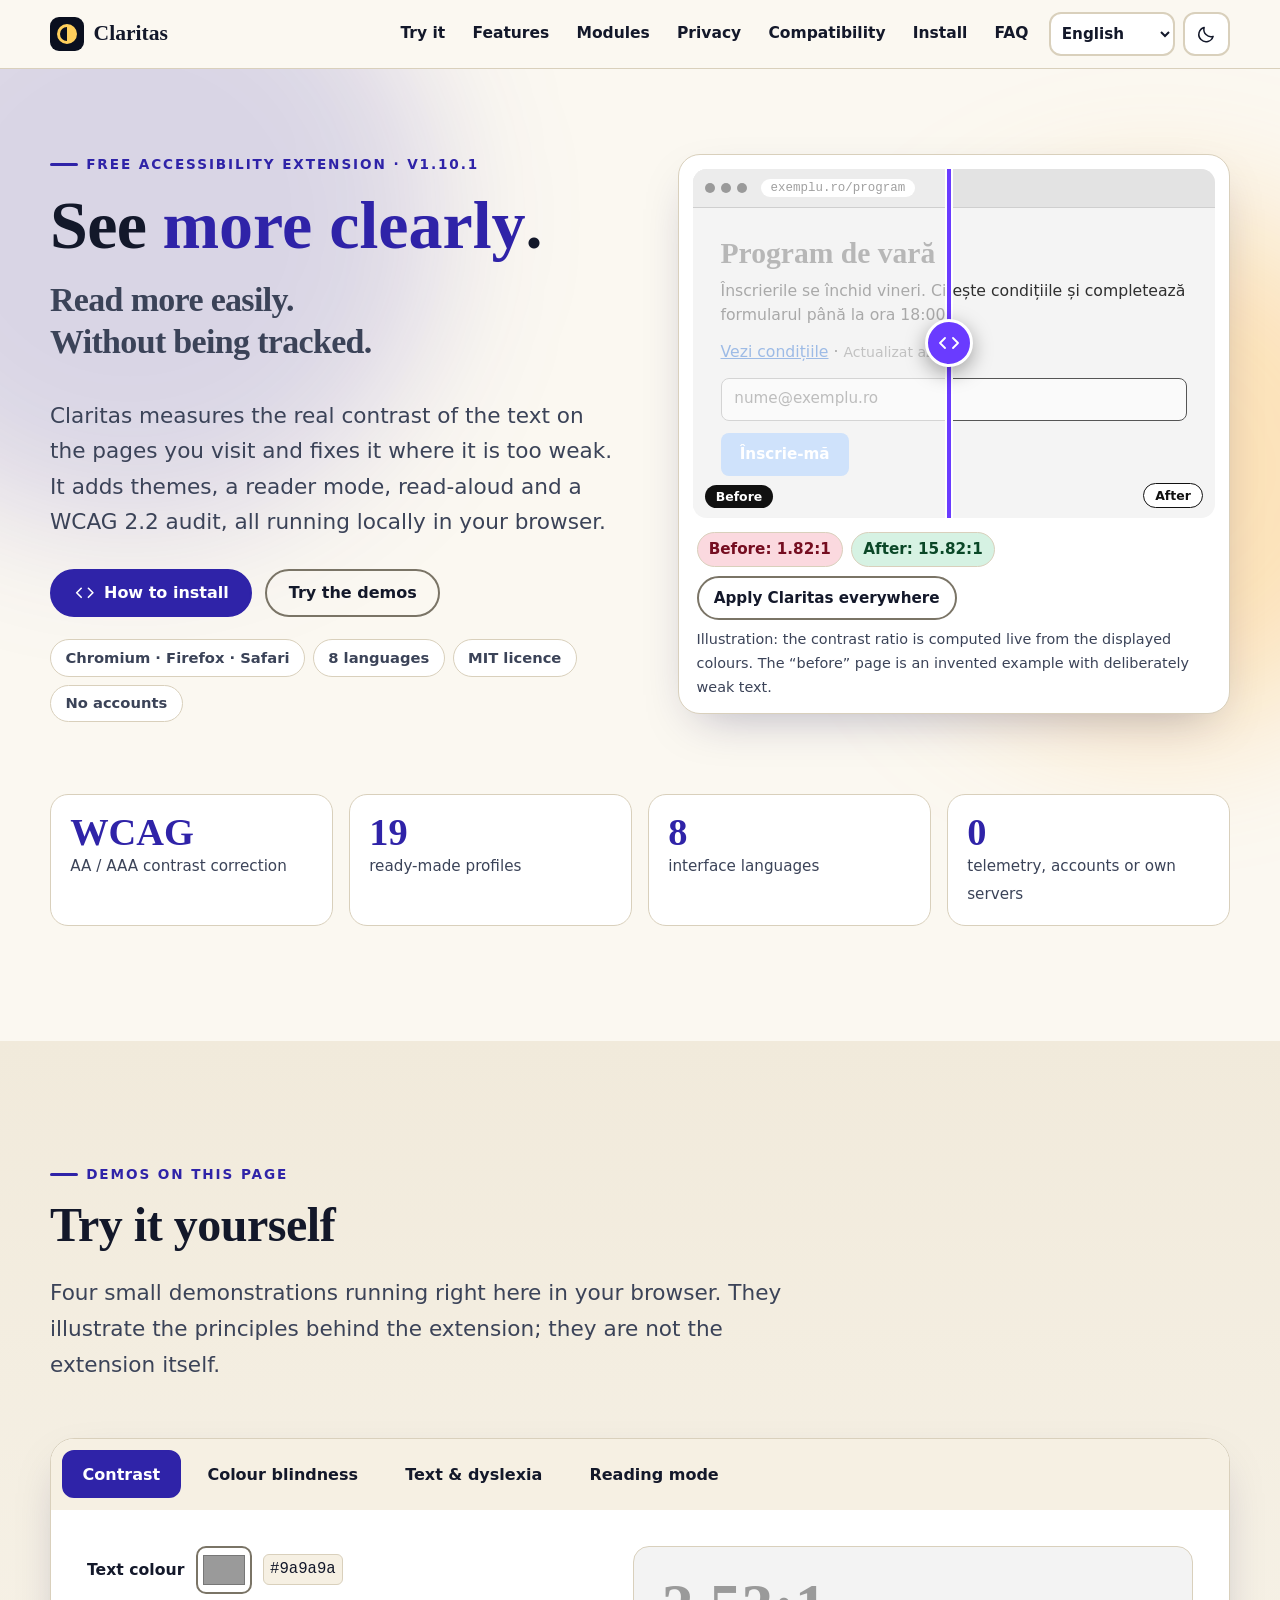
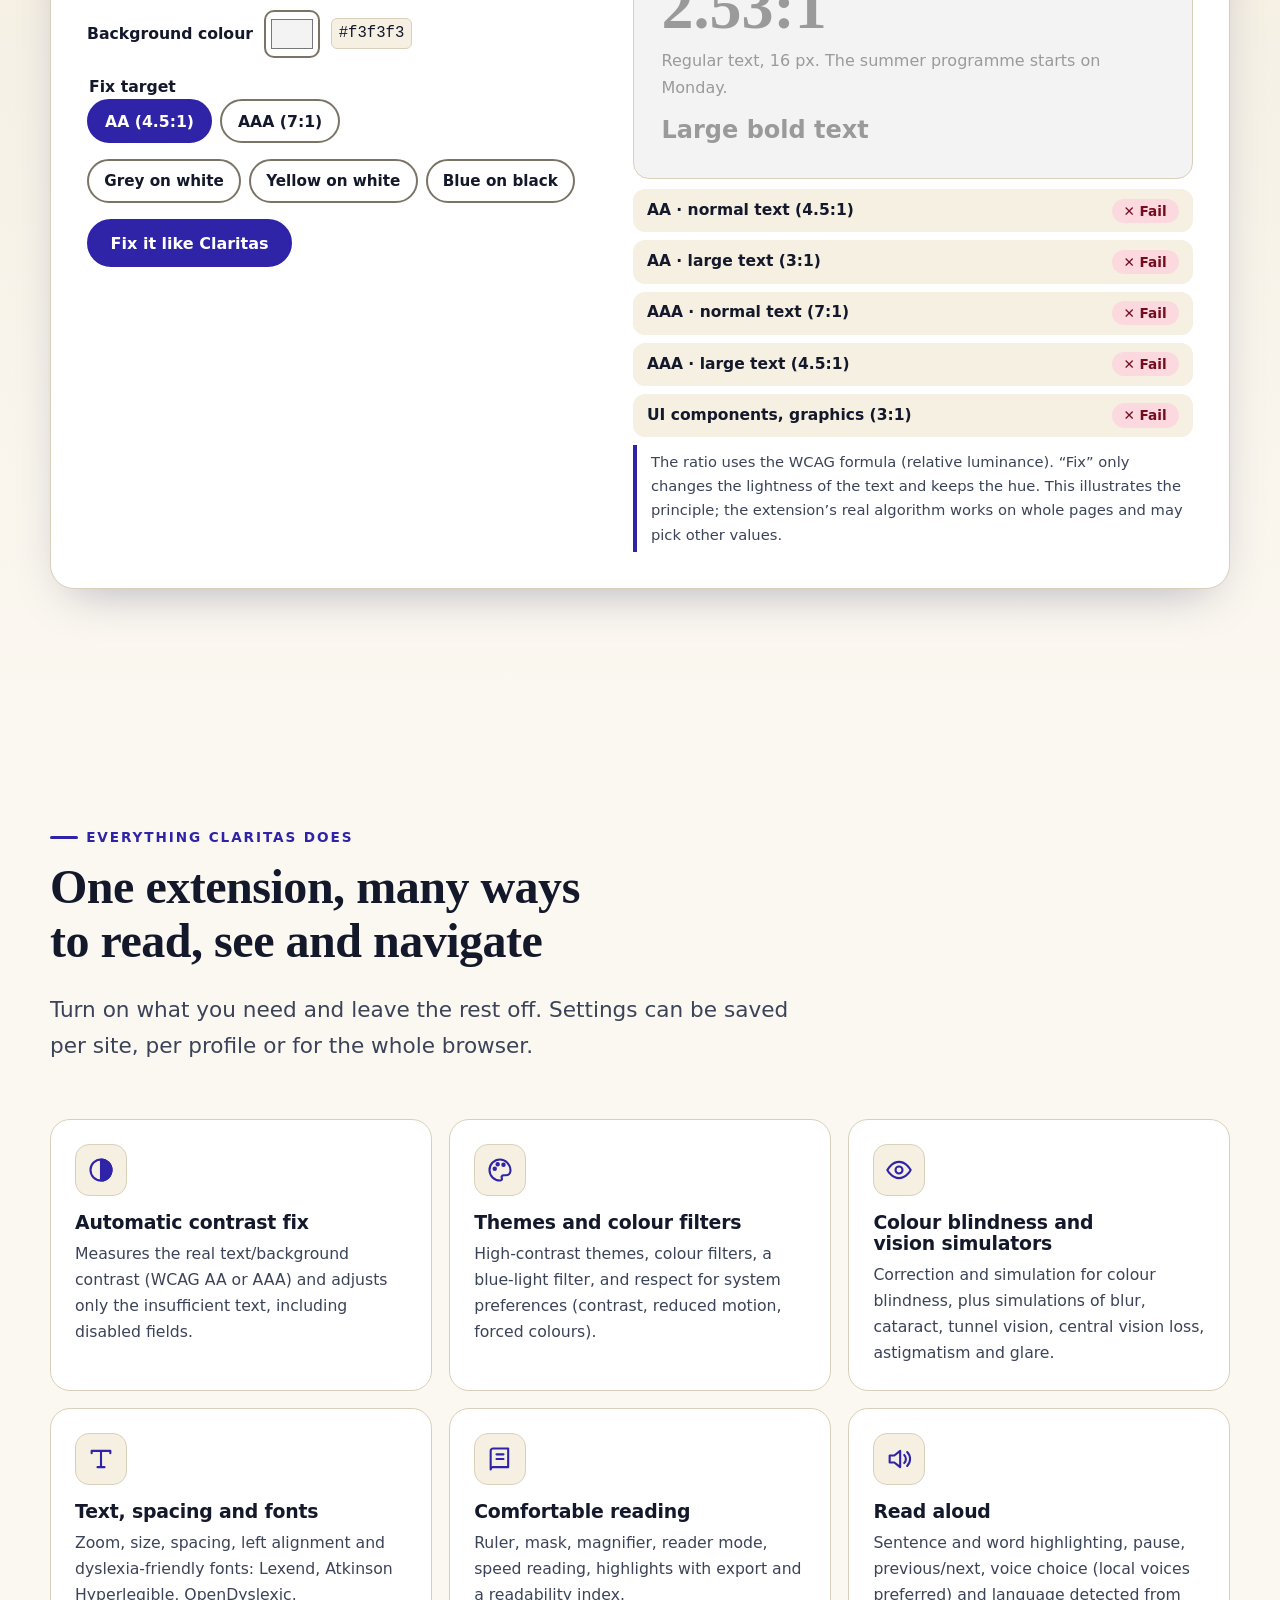
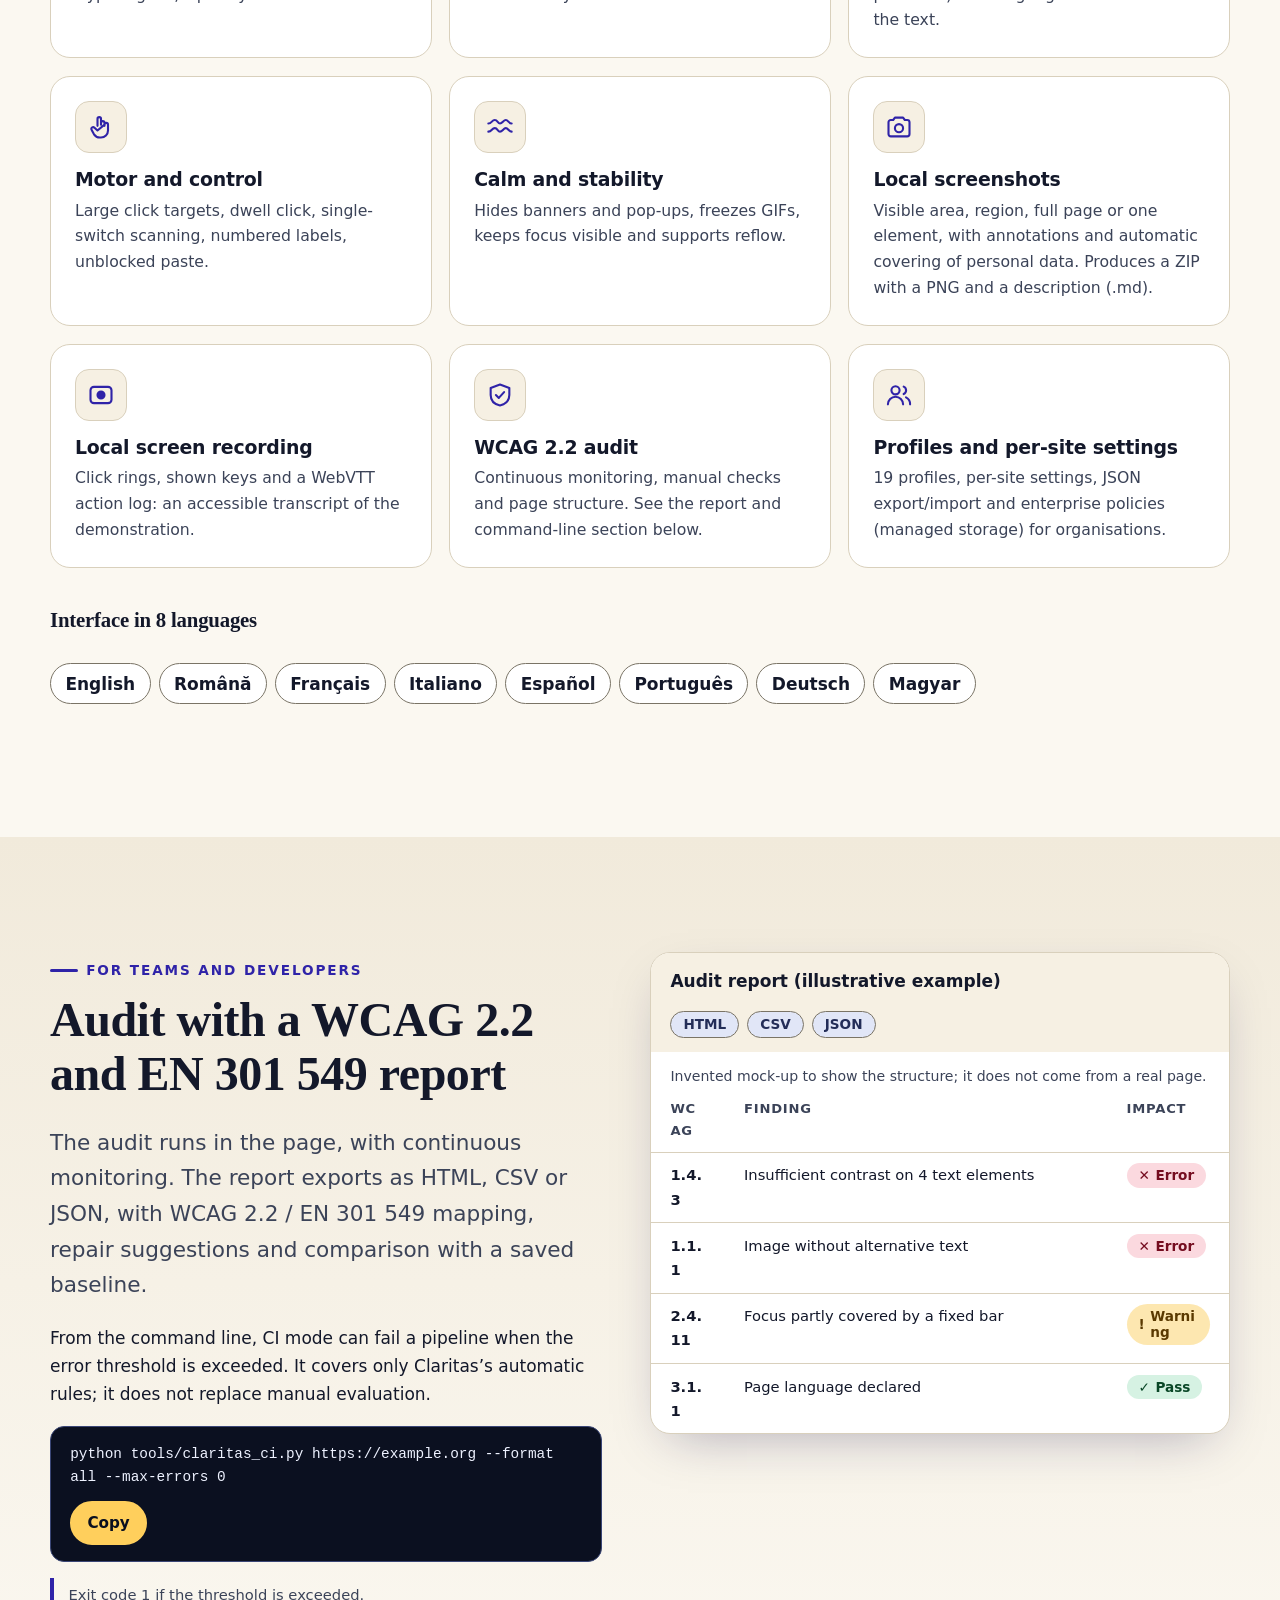
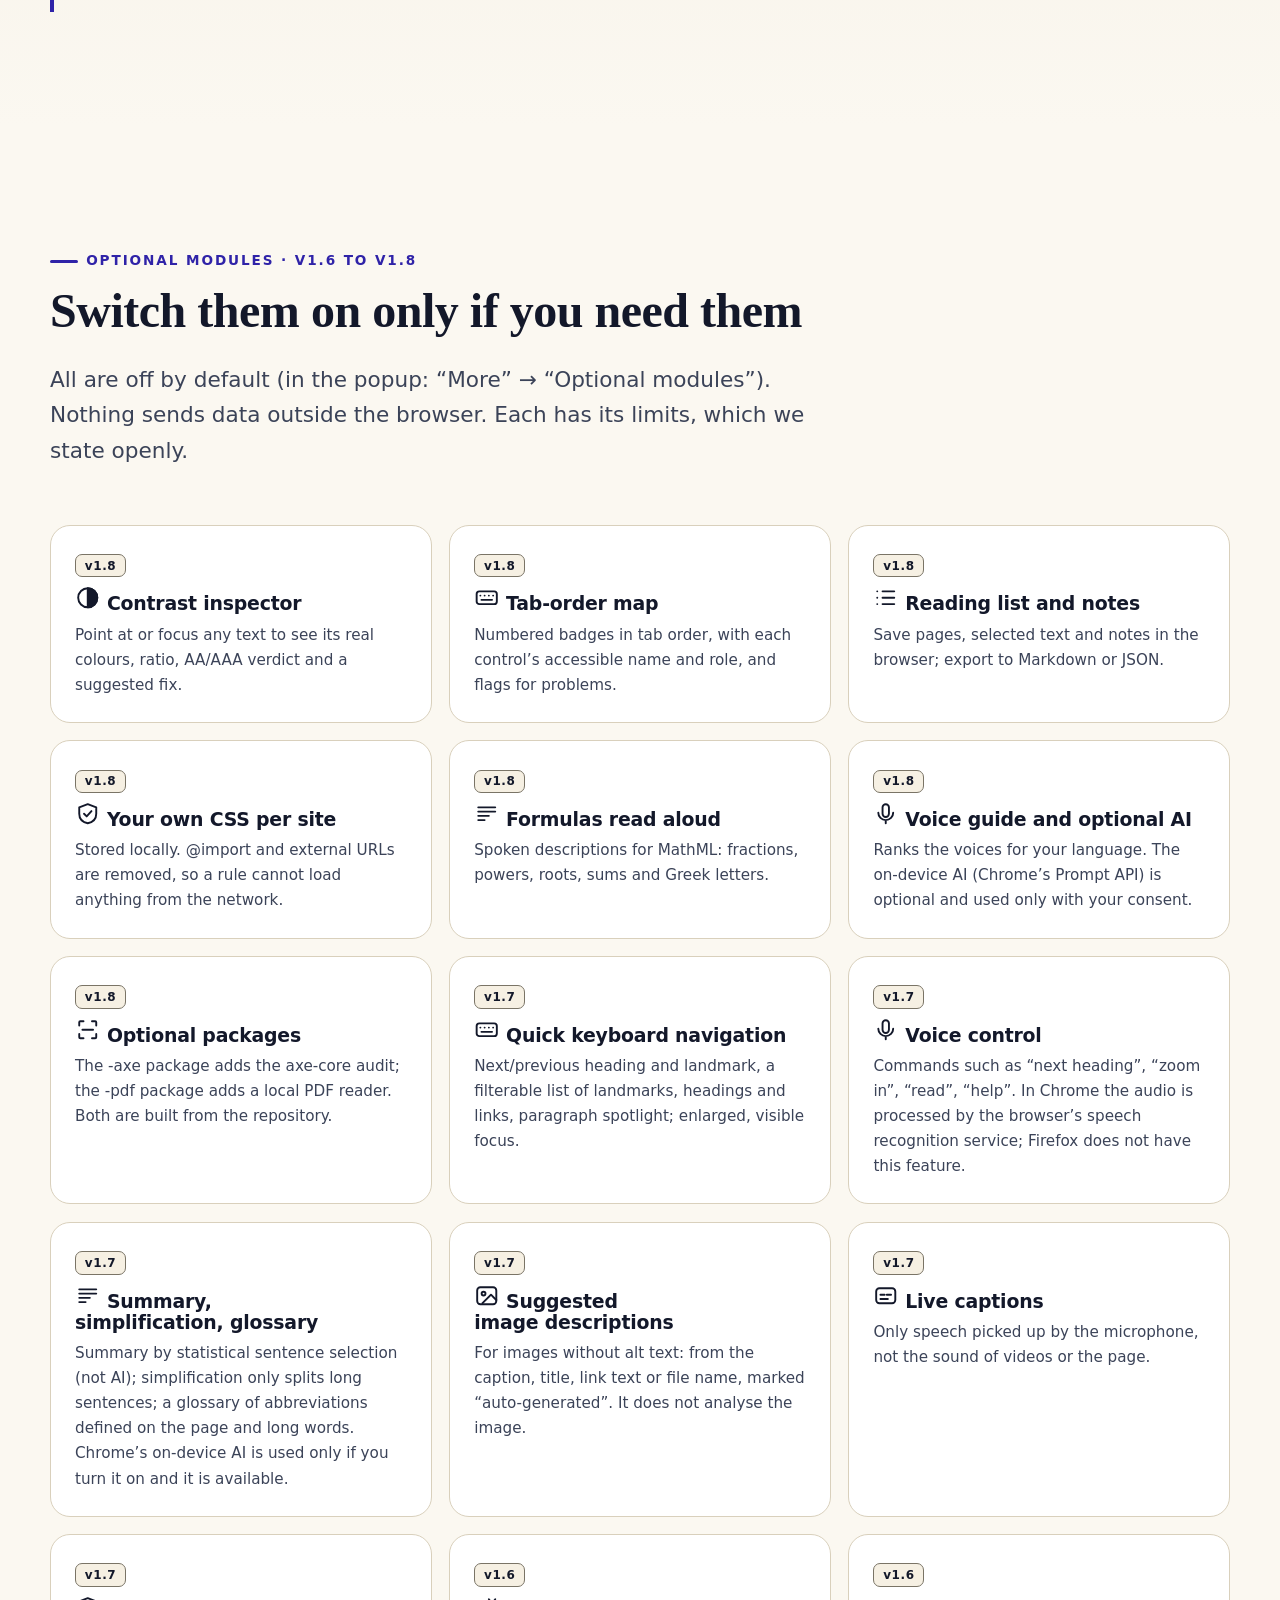
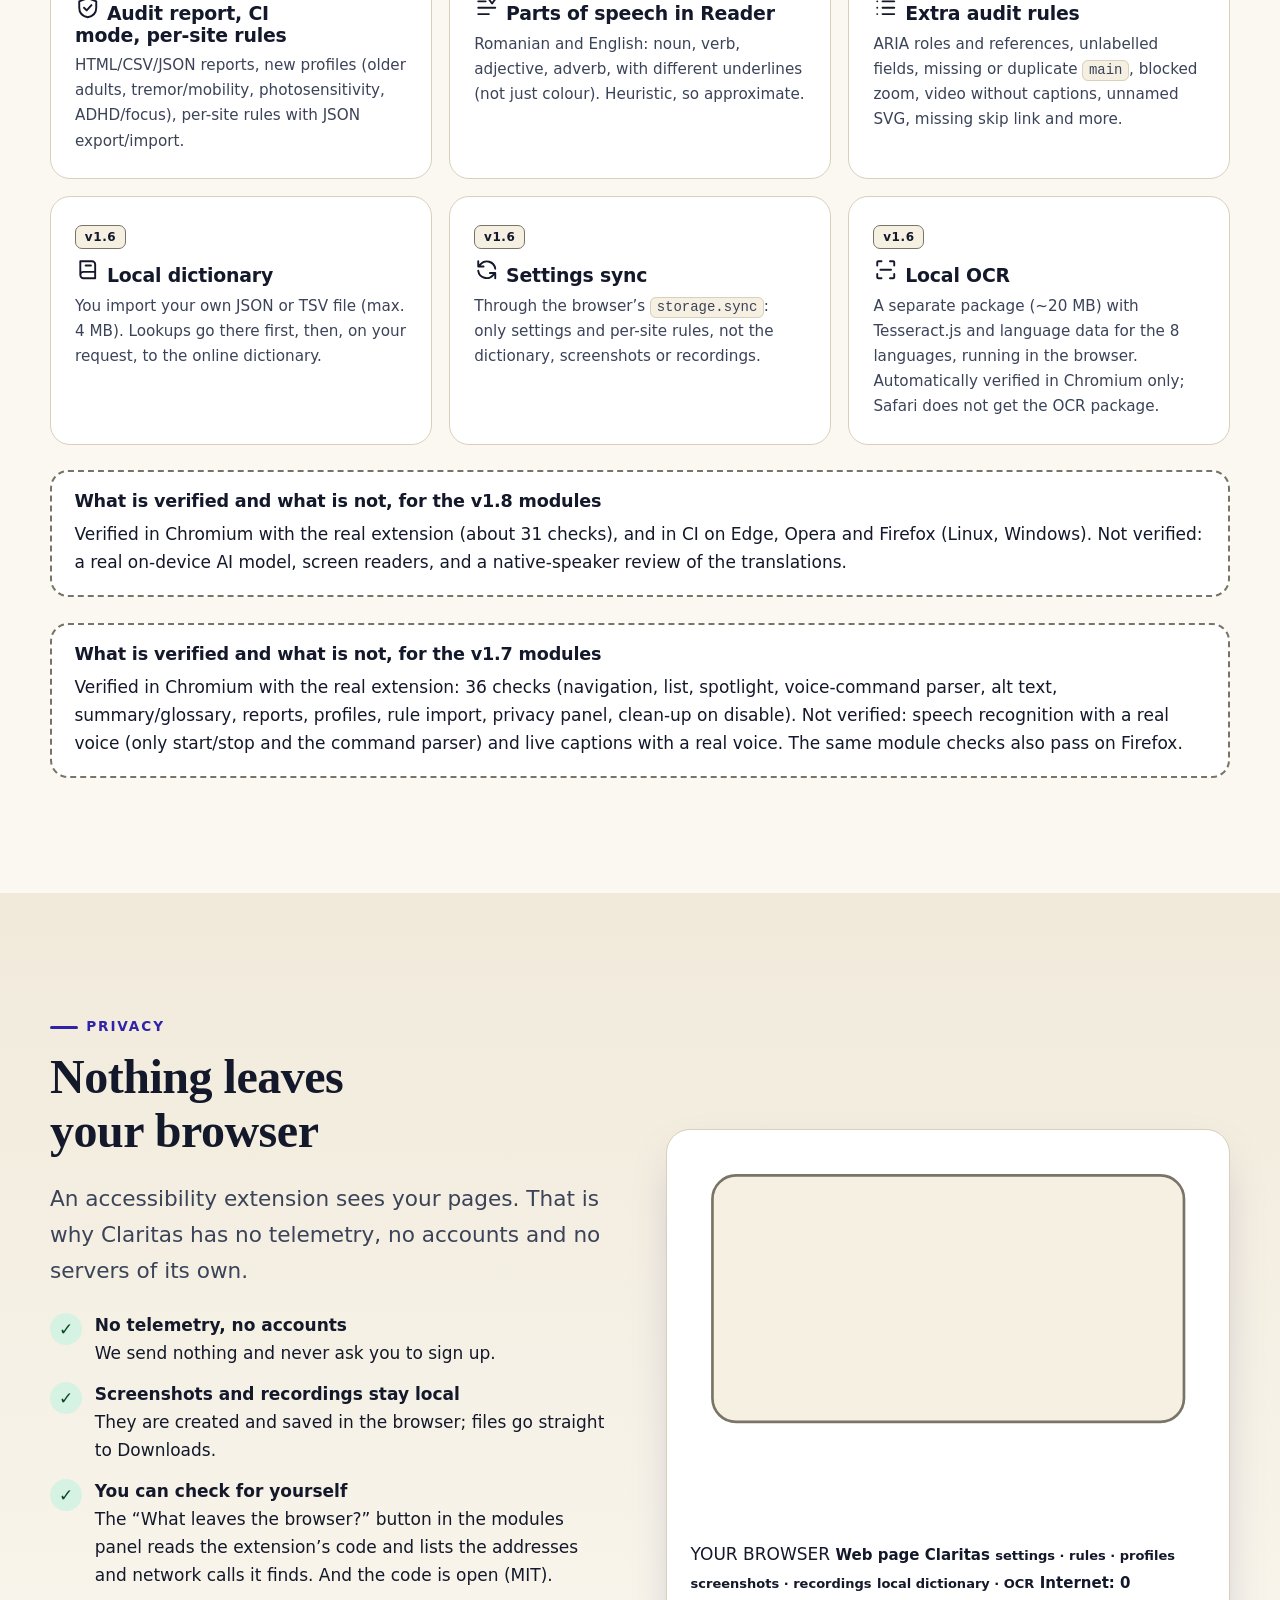
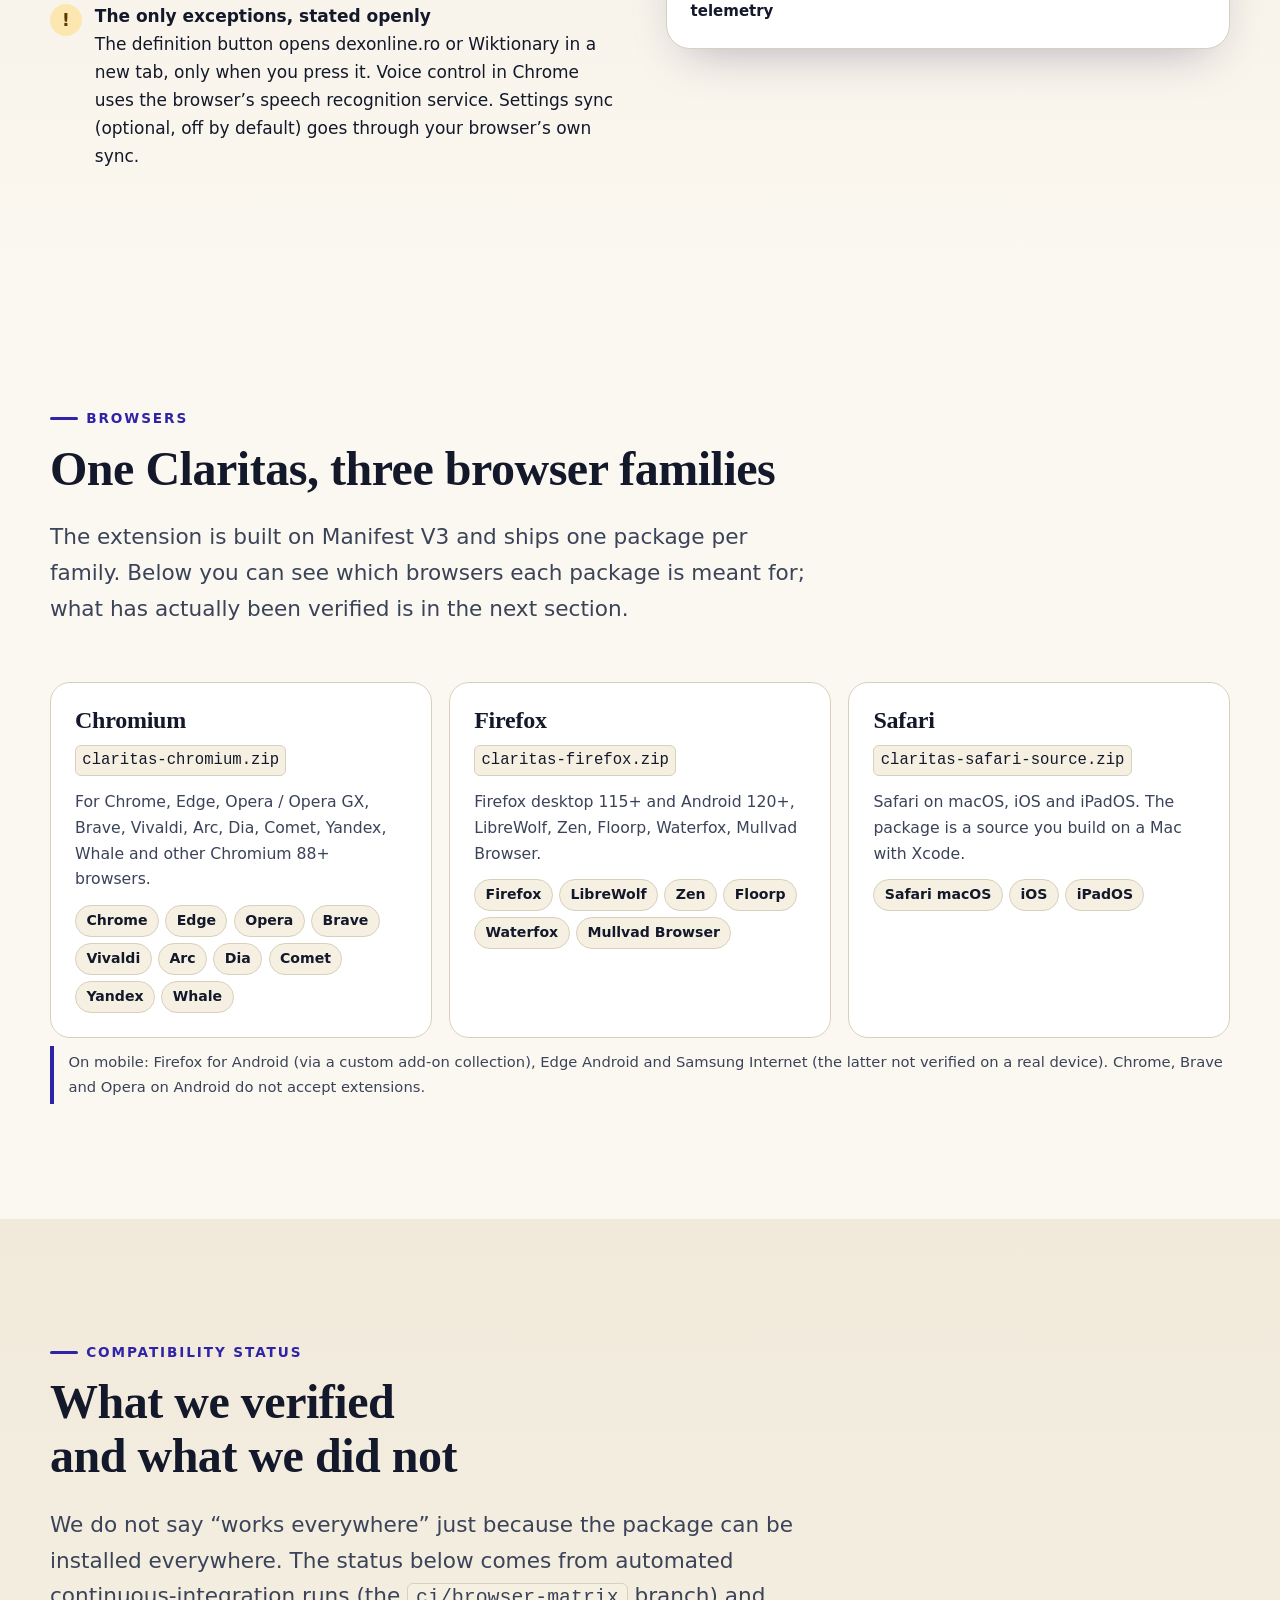
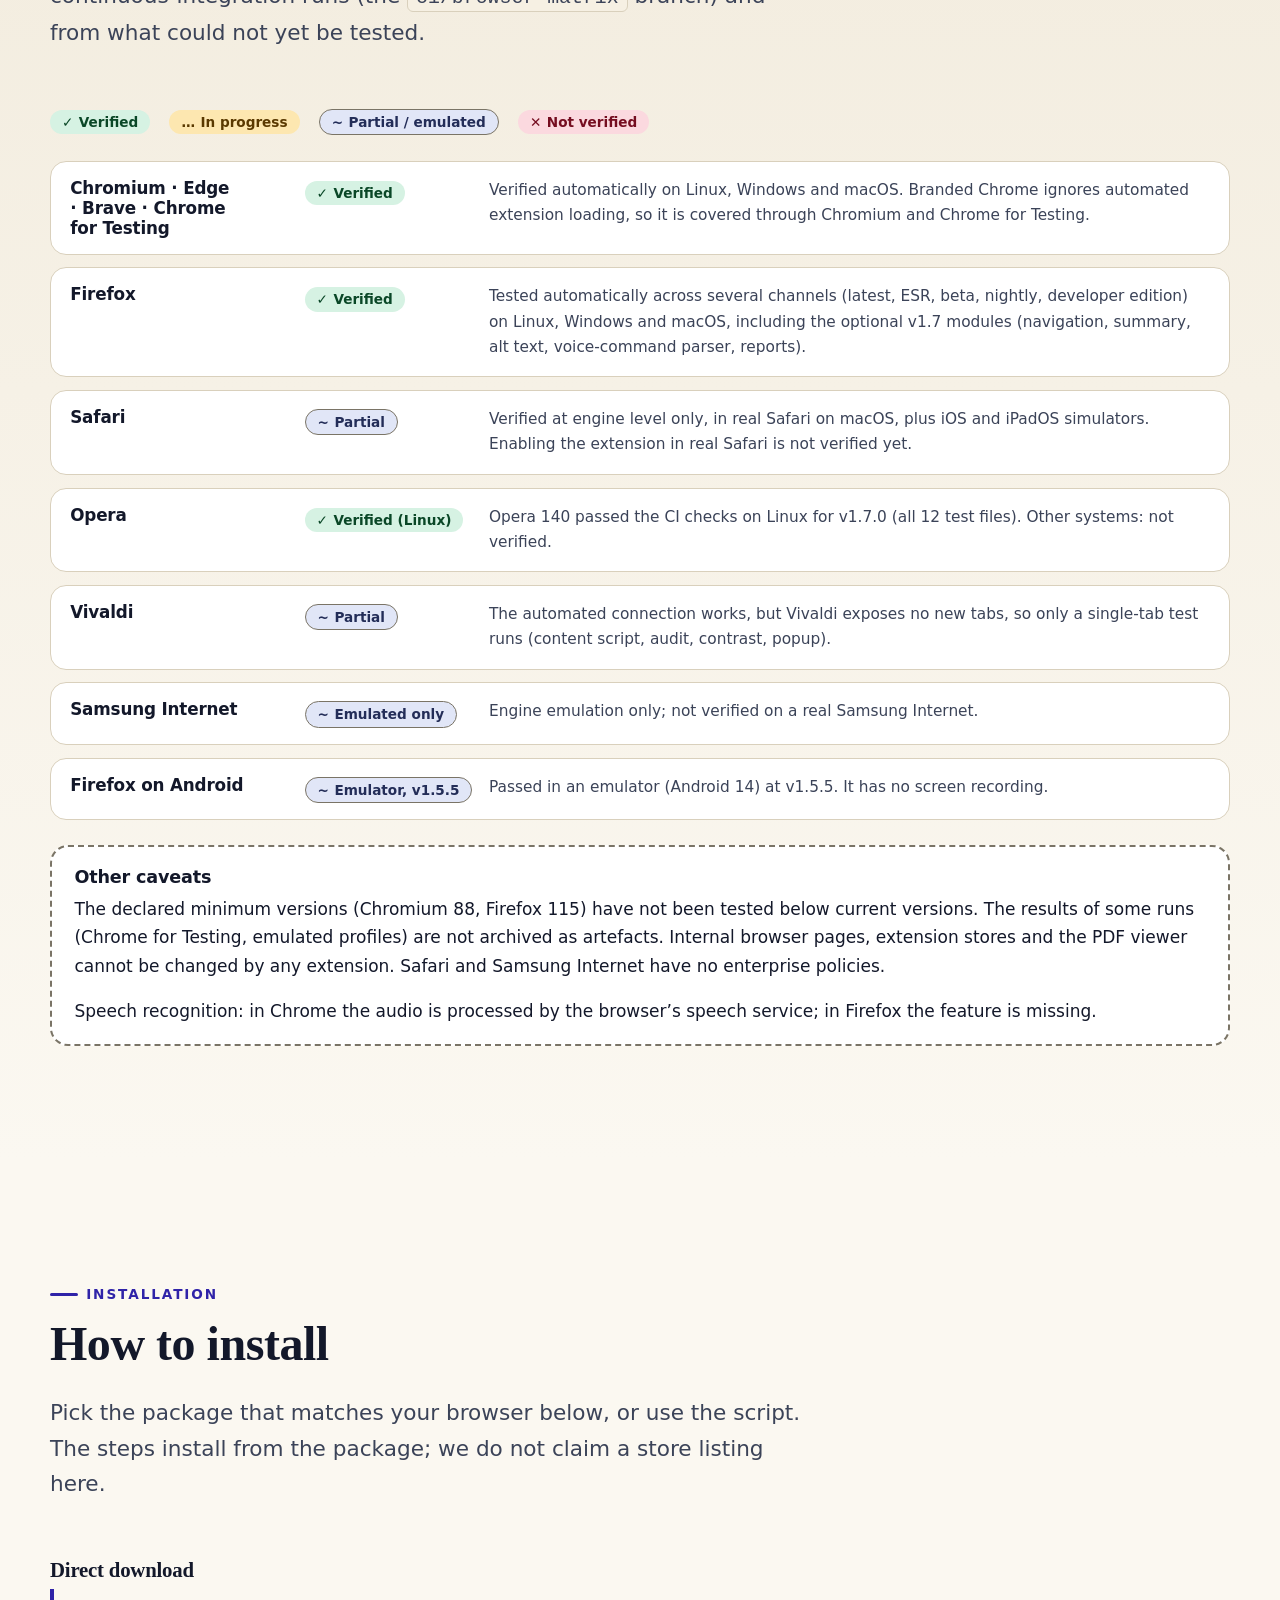
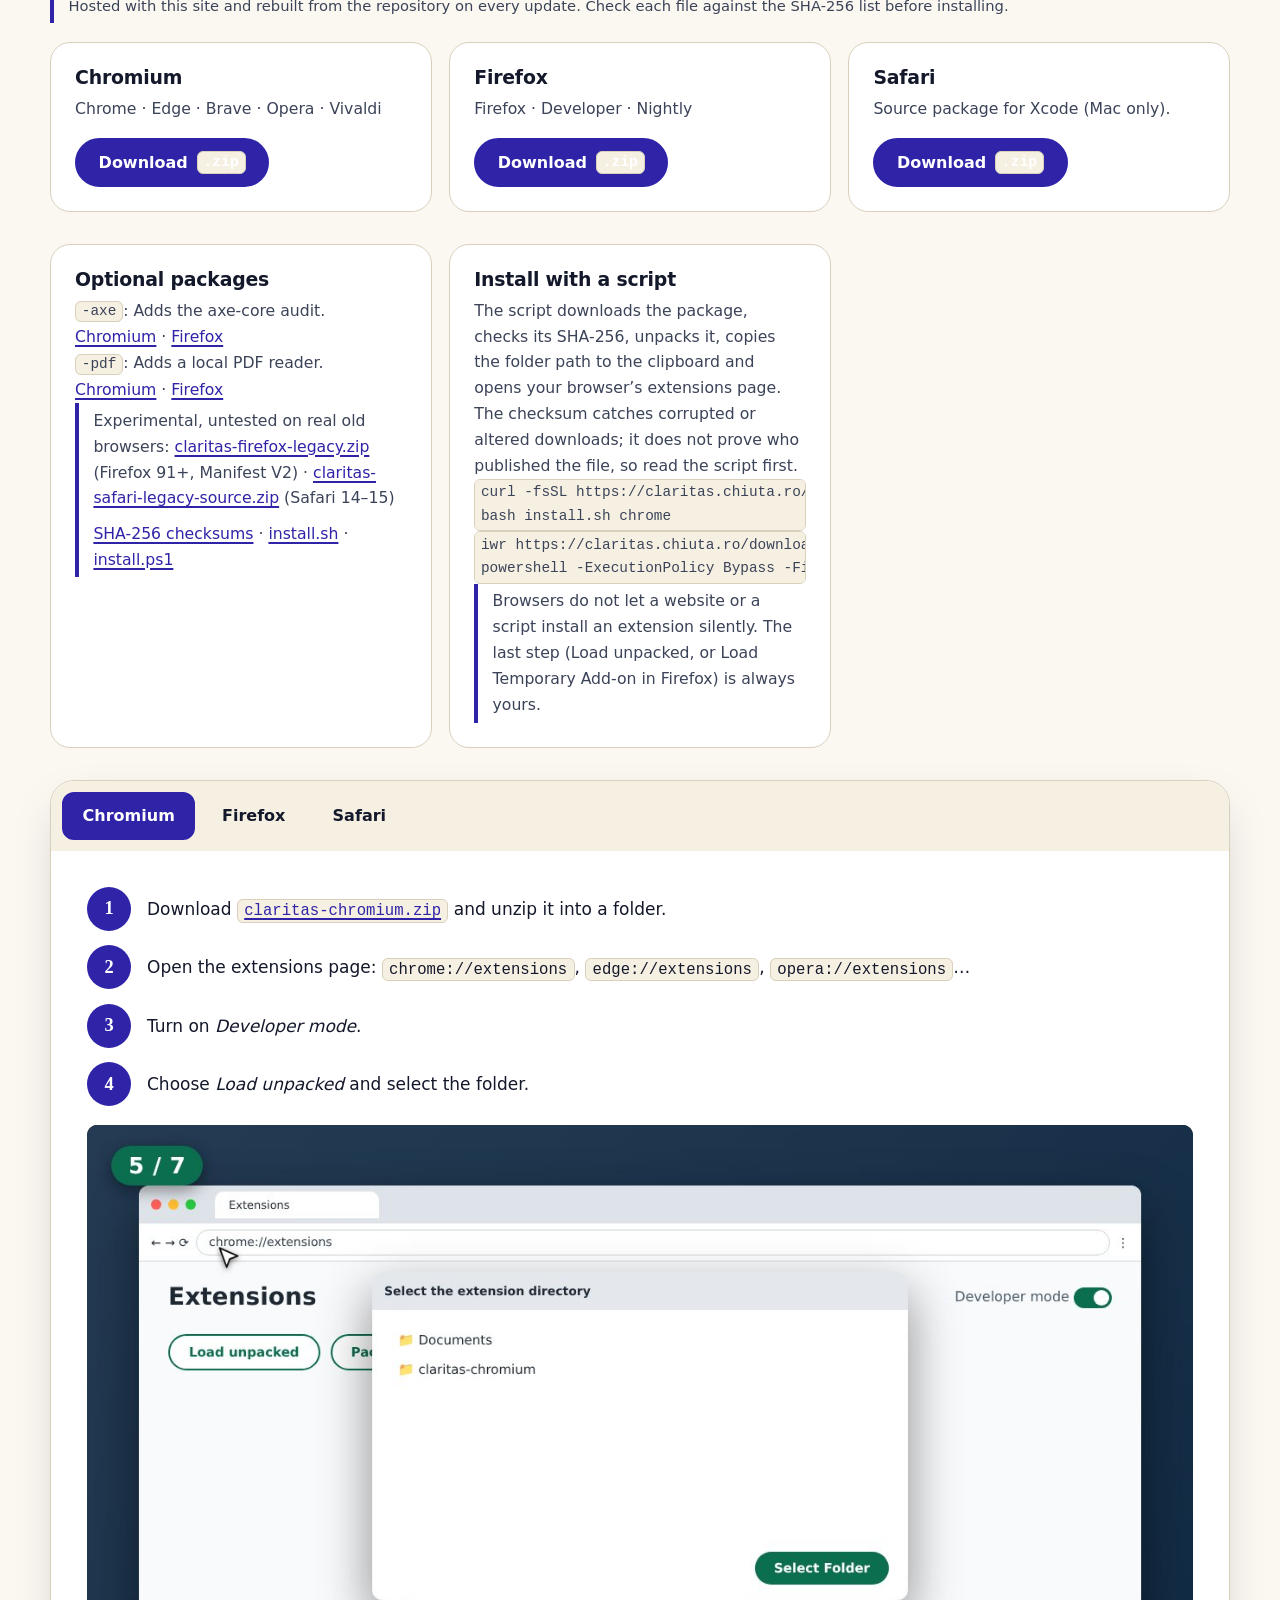
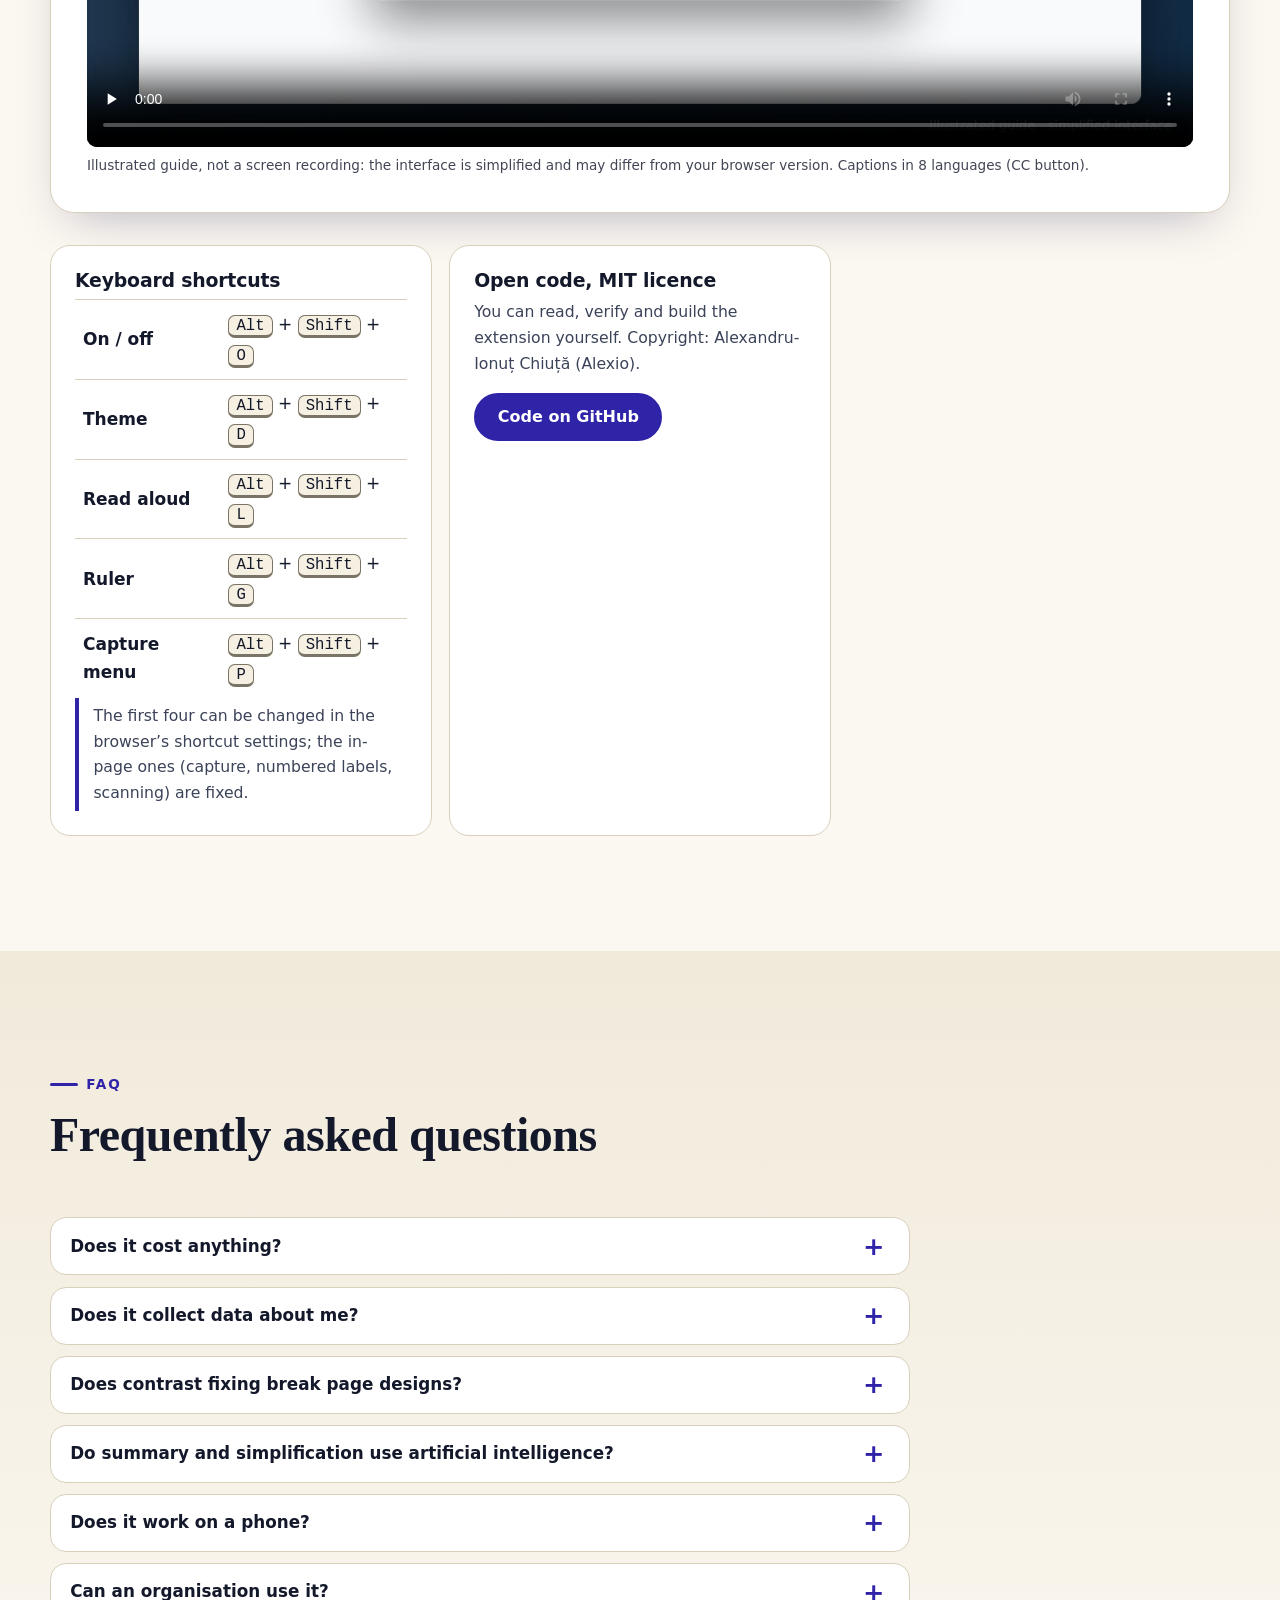
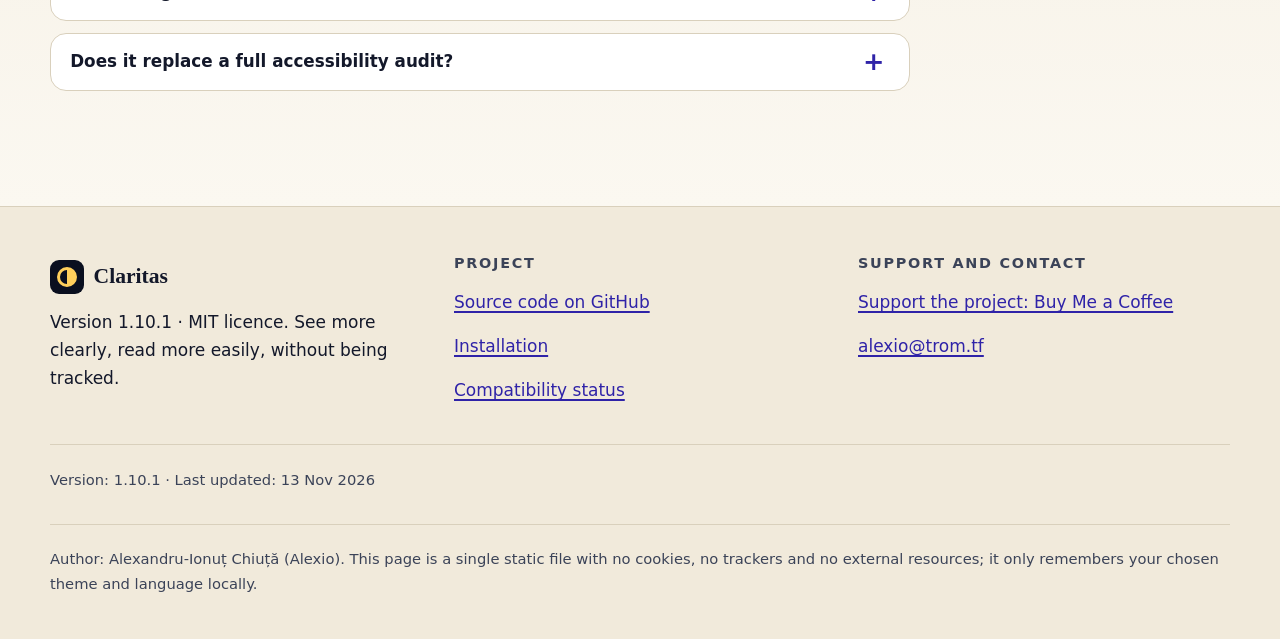
==== commit 9edbc30a: "v1.10.1: mod simplu în popup, ținte 24px, benchmark de contrast, SECURITY/GOVERNANCE/CONTRIBUTING, p" ====
--- a/site/index.html
+++ b/site/index.html
@@ -2163,7 +2163,7 @@
 <section class="hero" aria-labelledby="h-hero">
   <div class="wrap hero-grid">
     <div>
-      <p class="eyebrow"><span data-en="Free accessibility extension · v1.10.0">Extensie gratuită de accesibilitate · v1.10.0</span></p>
+      <p class="eyebrow"><span data-en="Free accessibility extension · v1.10.1">Extensie gratuită de accesibilitate · v1.10.1</span></p>
       <h1 id="h-hero"><span data-en="See &lt;span class=&quot;focus&quot;&gt;more clearly&lt;/span&gt;.&lt;span class=&quot;sub&quot;&gt;Read more easily. Without being tracked.&lt;/span&gt;">Vezi <span class="focus">mai clar</span>.<span class="sub">Citești mai ușor. Fără să te urmărească nimeni.</span></span></h1>
       <p class="lead"><span data-en="Claritas measures the real contrast of the text on the pages you visit and fixes it where it is too weak. It adds themes, a reader mode, read-aloud and a WCAG 2.2 audit, all running locally in your browser.">Claritas măsoară contrastul real al textului din paginile pe care le vizitezi și îl corectează acolo unde e prea slab. Adaugă teme, mod cititor, citire cu voce și un audit WCAG 2.2, totul rulând local, în browserul tău.</span></p>
       <div class="cta">
@@ -2519,10 +2519,10 @@
     </div>
     <div class="fam">
       <article class="card rv"><h3>Chromium</h3><code class="pkg">claritas-chromium.zip</code>
-        <p><span data-en="For Chrome, Edge, Opera / Opera GX, Brave, Vivaldi, Arc, Dia, Comet, Yandex, Whale and other Chromium 109+ browsers.">Pentru Chrome, Edge, Opera / Opera GX, Brave, Vivaldi, Arc, Dia, Comet, Yandex, Whale și alte browsere Chromium 109+.</span></p>
+        <p><span data-en="For Chrome, Edge, Opera / Opera GX, Brave, Vivaldi, Arc, Dia, Comet, Yandex, Whale and other Chromium 88+ browsers.">Pentru Chrome, Edge, Opera / Opera GX, Brave, Vivaldi, Arc, Dia, Comet, Yandex, Whale și alte browsere Chromium 88+.</span></p>
         <ul class="names" lang="en"><li>Chrome</li><li>Edge</li><li>Opera</li><li>Brave</li><li>Vivaldi</li><li>Arc</li><li>Dia</li><li>Comet</li><li>Yandex</li><li>Whale</li></ul></article>
       <article class="card rv" style="--d:.06s"><h3>Firefox</h3><code class="pkg">claritas-firefox.zip</code>
-        <p><span data-en="Firefox desktop 140+ and Android 142+, LibreWolf, Zen, Floorp, Waterfox, Mullvad Browser.">Firefox desktop 140+ și Android 142+, LibreWolf, Zen, Floorp, Waterfox, Mullvad Browser.</span></p>
+        <p><span data-en="Firefox desktop 115+ and Android 120+, LibreWolf, Zen, Floorp, Waterfox, Mullvad Browser.">Firefox desktop 115+ și Android 120+, LibreWolf, Zen, Floorp, Waterfox, Mullvad Browser.</span></p>
         <ul class="names" lang="en"><li>Firefox</li><li>LibreWolf</li><li>Zen</li><li>Floorp</li><li>Waterfox</li><li>Mullvad Browser</li></ul></article>
       <article class="card rv" style="--d:.12s"><h3>Safari</h3><code class="pkg">claritas-safari-source.zip</code>
         <p><span data-en="Safari on macOS, iOS and iPadOS. The package is a source you build on a Mac with Xcode.">Safari pe macOS, iOS și iPadOS. Pachetul e o sursă pe care o construiești pe un Mac cu Xcode.</span></p>
@@ -2557,7 +2557,7 @@
     </ul>
     <div class="callout rv">
       <h3><span data-en="Other caveats">Alte nuanțe</span></h3>
-      <p><span data-en="The declared minimum versions (Chromium 109, Firefox 140) have not been tested below current versions. The results of some runs (Chrome for Testing, emulated profiles) are not archived as artefacts. Internal browser pages, extension stores and the PDF viewer cannot be changed by any extension. Safari and Samsung Internet have no enterprise policies.">Versiunile minime declarate (Chromium 109, Firefox 140) nu au fost testate sub versiunile curente. Rezultatele unor rulări (Chrome for Testing, profiluri emulate) nu sunt arhivate ca artefacte. Paginile interne ale browserului, magazinele de extensii și vizualizatorul PDF nu pot fi modificate de nicio extensie. Safari și Samsung Internet nu au politici de întreprindere.</span></p>
+      <p><span data-en="The declared minimum versions (Chromium 88, Firefox 115) have not been tested below current versions. The results of some runs (Chrome for Testing, emulated profiles) are not archived as artefacts. Internal browser pages, extension stores and the PDF viewer cannot be changed by any extension. Safari and Samsung Internet have no enterprise policies.">Versiunile minime declarate (Chromium 88, Firefox 115) nu au fost testate sub versiunile curente. Rezultatele unor rulări (Chrome for Testing, profiluri emulate) nu sunt arhivate ca artefacte. Paginile interne ale browserului, magazinele de extensii și vizualizatorul PDF nu pot fi modificate de nicio extensie. Safari și Samsung Internet nu au politici de întreprindere.</span></p>
       <p><span data-en="Speech recognition: in Chrome the audio is processed by the browser’s speech service; in Firefox the feature is missing.">Recunoașterea vocală: în Chrome, sunetul e prelucrat de serviciul de vorbire al browserului; în Firefox funcția lipsește.</span></p>
     </div>
   </div>
@@ -2582,6 +2582,7 @@
       <div class="card rv"><h3><span data-en="Optional packages">Pachete opționale</span></h3>
         <p><code>-axe</code>: <span data-en="Adds the axe-core audit.">Adaugă auditul axe-core.</span> <a href="download/claritas-chromium-axe.zip" download>Chromium</a> · <a href="download/claritas-firefox-axe.zip" download>Firefox</a></p>
         <p><code>-pdf</code>: <span data-en="Adds a local PDF reader.">Adaugă un cititor PDF local.</span> <a href="download/claritas-chromium-pdf.zip" download>Chromium</a> · <a href="download/claritas-firefox-pdf.zip" download>Firefox</a></p>
+        <p class="note" lang="en">Experimental, untested on real old browsers: <a href="download/claritas-firefox-legacy.zip">claritas-firefox-legacy.zip</a> (Firefox 91+, Manifest V2) · <a href="download/claritas-safari-legacy-source.zip">claritas-safari-legacy-source.zip</a> (Safari 14–15)</p>
         <p class="note"><a href="download/SHA256SUMS"><span data-en="SHA-256 checksums">Sume de control SHA-256</span></a> · <a href="download/install.sh">install.sh</a> · <a href="download/install.ps1">install.ps1</a></p></div>
       <div class="card rv" style="--d:.06s"><h3><span data-en="Install with a script">Instalare cu un script</span></h3>
         <p><span data-en="The script downloads the package, checks its SHA-256, unpacks it, copies the folder path to the clipboard and opens your browser’s extensions page. The checksum catches corrupted or altered downloads; it does not prove who published the file, so read the script first.">Scriptul descarcă pachetul, îi verifică SHA-256, îl despachetează, copiază calea folderului în clipboard și deschide pagina de extensii a browserului. Suma de control prinde descărcările corupte sau modificate; nu dovedește cine a publicat fișierul, așa că citește întâi scriptul.</span></p>
@@ -2675,7 +2676,7 @@
     <div class="foot">
       <div>
         <p class="brand" style="margin:0 0 .6rem"><svg viewBox="0 0 34 34" aria-hidden="true" focusable="false"><rect width="34" height="34" rx="9" fill="#0a0f1f"/><circle cx="17" cy="17" r="8.5" fill="none" stroke="#ffcf5c" stroke-width="3"/><path d="M17 8.5a8.5 8.5 0 0 1 0 17z" fill="#ffcf5c"/></svg><span>Claritas</span></p>
-        <p><span data-en="Version 1.10.0 · MIT licence. See more clearly, read more easily, without being tracked.">Versiunea 1.10.0 · Licență MIT. Vezi mai clar, citești mai ușor, fără să te urmărească nimeni.</span></p>
+        <p><span data-en="Version 1.10.1 · MIT licence. See more clearly, read more easily, without being tracked.">Versiunea 1.10.1 · Licență MIT. Vezi mai clar, citești mai ușor, fără să te urmărească nimeni.</span></p>
       </div>
       <div>
         <h2><span data-en="Project">Proiect</span></h2>
@@ -2735,9 +2736,9 @@
   ttsLang:'en-US',lbTheme:'Theme',vt:function(p){return 'Claritas applied to '+p+'% of the page, from the right'},
   meta:{t:'Claritas — accessibility extension: see more clearly, read more easily',d:'Claritas: a free accessibility extension for Chromium, Firefox and Safari. Automatic contrast fixing, reader mode, read-aloud, WCAG 2.2 audit. No telemetry.',aria:'Change language'}}
 };
-var EN_H=["Skip to content", "Try it", "Features", "Modules", "Privacy", "Compatibility", "Install", "Free accessibility extension · v1.10.0", "See <span class=\"focus\">more clearly</span>.<span class=\"sub\">Read more easily. Without being tracked.</span>", "Claritas measures the real contrast of the text on the pages you visit and fixes it where it is too weak. It adds themes, a reader mode, read-aloud and a WCAG 2.2 audit, all running locally in your browser.", "How to install", "Try the demos", "8 languages", "MIT licence", "No accounts", "Before", "After", "Apply Claritas everywhere", "Illustration: the contrast ratio is computed live from the displayed colours. The “before” page is an invented example with deliberately weak text.", "AA / AAA contrast correction", "ready-made profiles", "interface languages", "telemetry, accounts or own servers", "Demos on this page", "Try it yourself", "Four small demonstrations running right here in your browser. They illustrate the principles behind the extension; they are not the extension itself.", "Contrast", "Colour blindness", "Text &amp; dyslexia", "Reading mode", "Text colour", "Background colour", "Fix target", "AA (4.5:1)", "Grey on white", "Yellow on white", "Blue on black", "Fix it like Claritas", "Regular text, 16 px. The summer programme starts on Monday.", "Large bold text", "AA · normal text (4.5:1)", "AA · large text (3:1)", "AAA · normal text (7:1)", "AAA · large text (4.5:1)", "UI components, graphics (3:1)", "The ratio uses the WCAG formula (relative luminance). “Fix” only changes the lightness of the text and keeps the hue. This illustrates the principle; the extension’s real algorithm works on whole pages and may pick other values.", "How it might look to someone with…", "Typical vision", "Protanopia", "Deuteranopia", "Tritanopia", "Achromatopsia", "Approximate simulation made with SVG colour filters. Real experience varies from person to person. Claritas includes both simulation and colour correction, but the lesson is simple: never convey information by colour alone.", "Requests this month", "Approved", "Rejected", "Pending", "Colour only: which one is “good”?", "Text size: <output id=\"oSize2\">100</output>%", "Line height: <output id=\"oLh2\">1.65</output>", "Letter spacing: <output id=\"oLs2\">0</output> em", "Word spacing: <output id=\"oWs2\">0</output> em", "Font", "System sans-serif", "Wide sans-serif (Verdana)", "Serif", "Monospaced", "Left-aligned, no justified text", "Simulate dyslexia (letters shuffled inside words)", "WCAG 1.4.12 spacing", "Reset", "Claritas bundles the Lexend, Atkinson Hyperlegible and OpenDyslexic fonts inside the package. This demo only uses your system’s fonts, with no downloads.", "Reading aids", "Reading ruler", "Mask (dims the rest)", "Emphasise word beginnings", "Move the ruler with the mouse or your finger. By keyboard: focus the text and use the up/down arrows.", "Speed reading (one word at a time)", "Speed: <output id=\"oWpm2\">240</output> words/min", "Start", "Read aloud", "Read-aloud uses your browser’s voices. Claritas prefers local voices.", "Everything Claritas does", "One extension, many ways to read, see and navigate", "Turn on what you need and leave the rest off. Settings can be saved per site, per profile or for the whole browser.", "Automatic contrast fix", "Measures the real text/background contrast (WCAG AA or AAA) and adjusts only the insufficient text, including disabled fields.", "Themes and colour filters", "High-contrast themes, colour filters, a blue-light filter, and respect for system preferences (contrast, reduced motion, forced colours).", "Colour blindness and vision simulators", "Correction and simulation for colour blindness, plus simulations of blur, cataract, tunnel vision, central vision loss, astigmatism and glare.", "Text, spacing and fonts", "Zoom, size, spacing, left alignment and dyslexia-friendly fonts: Lexend, Atkinson Hyperlegible, OpenDyslexic.", "Comfortable reading", "Ruler, mask, magnifier, reader mode, speed reading, highlights with export and a readability index.", "Sentence and word highlighting, pause, previous/next, voice choice (local voices preferred) and language detected from the text.", "Motor and control", "Large click targets, dwell click, single-switch scanning, numbered labels, unblocked paste.", "Calm and stability", "Hides banners and pop-ups, freezes GIFs, keeps focus visible and supports reflow.", "Local screenshots", "Visible area, region, full page or one element, with annotations and automatic covering of personal data. Produces a ZIP with a PNG and a description (.md).", "Local screen recording", "Click rings, shown keys and a WebVTT action log: an accessible transcript of the demonstration.", "WCAG 2.2 audit", "Continuous monitoring, manual checks and page structure. See the report and command-line section below.", "Profiles and per-site settings", "19 profiles, per-site settings, JSON export/import and enterprise policies (managed storage) for organisations.", "Interface in 8 languages", "For teams and developers", "Audit with a WCAG 2.2 and EN 301 549 report", "The audit runs in the page, with continuous monitoring. The report exports as HTML, CSV or JSON, with WCAG 2.2 / EN 301 549 mapping, repair suggestions and comparison with a saved baseline.", "From the command line, CI mode can fail a pipeline when the error threshold is exceeded. It covers only Claritas’s automatic rules; it does not replace manual evaluation.", "Exit code 1 if the threshold is exceeded.", "Audit report (illustrative example)", "Invented mock-up to show the structure; it does not come from a real page.", "Finding", "Impact", "Insufficient contrast on 4 text elements", "Error", "Image without alternative text", "Focus partly covered by a fixed bar", "Warning", "Page language declared", "Pass", "Optional modules · v1.6 to v1.8", "Switch them on only if you need them", "All are off by default (in the popup: “More” → “Optional modules”). Nothing sends data outside the browser. Each has its limits, which we state openly.", "Quick keyboard navigation", "Next/previous heading and landmark, a filterable list of landmarks, headings and links, paragraph spotlight; enlarged, visible focus.", "Voice control", "Commands such as “next heading”, “zoom in”, “read”, “help”. In Chrome the audio is processed by the browser’s speech recognition service; Firefox does not have this feature.", "Summary, simplification, glossary", "Summary by statistical sentence selection (not AI); simplification only splits long sentences; a glossary of abbreviations defined on the page and long words. Chrome’s on-device AI is used only if you turn it on and it is available.", "Suggested image descriptions", "For images without alt text: from the caption, title, link text or file name, marked “auto-generated”. It does not analyse the image.", "Live captions", "Only speech picked up by the microphone, not the sound of videos or the page.", "Audit report, CI mode, per-site rules", "HTML/CSV/JSON reports, new profiles (older adults, tremor/mobility, photosensitivity, ADHD/focus), per-site rules with JSON export/import.", "Parts of speech in Reader", "Romanian and English: noun, verb, adjective, adverb, with different underlines (not just colour). Heuristic, so approximate.", "Extra audit rules", "ARIA roles and references, unlabelled fields, missing or duplicate <code>main</code>, blocked zoom, video without captions, unnamed SVG, missing skip link and more.", "Local dictionary", "You import your own JSON or TSV file (max. 4 MB). Lookups go there first, then, on your request, to the online dictionary.", "Settings sync", "Through the browser’s <code>storage.sync</code>: only settings and per-site rules, not the dictionary, screenshots or recordings.", "Local OCR", "A separate package (~20 MB) with Tesseract.js and language data for the 8 languages, running in the browser. Automatically verified in Chromium only; Safari does not get the OCR package.", "What is verified and what is not, for the v1.7 modules", "Verified in Chromium with the real extension: 36 checks (navigation, list, spotlight, voice-command parser, alt text, summary/glossary, reports, profiles, rule import, privacy panel, clean-up on disable). Not verified: speech recognition with a real voice (only start/stop and the command parser) and live captions with a real voice. The same module checks also pass on Firefox.", "Nothing leaves your browser", "An accessibility extension sees your pages. That is why Claritas has no telemetry, no accounts and no servers of its own.", "No telemetry, no accounts", "We send nothing and never ask you to sign up.", "Screenshots and recordings stay local", "They are created and saved in the browser; files go straight to Downloads.", "You can check for yourself", "The “What leaves the browser?” button in the modules panel reads the extension’s code and lists the addresses and network calls it finds. And the code is open (MIT).", "The only exceptions, stated openly", "The definition button opens dexonline.ro or Wiktionary in a new tab, only when you press it. Voice control in Chrome uses the browser’s speech recognition service. Settings sync (optional, off by default) goes through your browser’s own sync.", "YOUR BROWSER", "Web page", "settings · rules · profiles", "screenshots · recordings", "local dictionary · OCR", "Internet: 0 telemetry", "Browsers", "One Claritas, three browser families", "The extension is built on Manifest V3 and ships one package per family. Below you can see which browsers each package is meant for; what has actually been verified is in the next section.", "For Chrome, Edge, Opera / Opera GX, Brave, Vivaldi, Arc, Dia, Comet, Yandex, Whale and other Chromium 109+ browsers.", "Firefox desktop 140+ and Android 142+, LibreWolf, Zen, Floorp, Waterfox, Mullvad Browser.", "Safari on macOS, iOS and iPadOS. The package is a source you build on a Mac with Xcode.", "On mobile: Firefox for Android (via a custom add-on collection), Edge Android and Samsung Internet (the latter not verified on a real device). Chrome, Brave and Opera on Android do not accept extensions.", "Compatibility status", "What we verified and what we did not", "We do not say “works everywhere” just because the package can be installed everywhere. The status below comes from automated continuous-integration runs (the <code>ci/browser-matrix</code> branch) and from what could not yet be tested.", "Verified", "In progress", "Partial / emulated", "Not verified", "Verified automatically on Linux, Windows and macOS. Branded Chrome ignores automated extension loading, so it is covered through Chromium and Chrome for Testing.", "Tested automatically across several channels (latest, ESR, beta, nightly, developer edition) on Linux, Windows and macOS, including the optional v1.7 modules (navigation, summary, alt text, voice-command parser, reports).", "Partial", "Verified at engine level only, in real Safari on macOS, plus iOS and iPadOS simulators. Enabling the extension in real Safari is not verified yet.", "Verified (Linux)", "Opera 140 passed the CI checks on Linux for v1.7.0 (all 12 test files). Other systems: not verified.", "The automated connection works, but Vivaldi exposes no new tabs, so only a single-tab test runs (content script, audit, contrast, popup).", "Emulated only", "Engine emulation only; not verified on a real Samsung Internet.", "Firefox on Android", "Emulator, v1.5.5", "Passed in an emulator (Android 14) at v1.5.5. It has no screen recording.", "Other caveats", "The declared minimum versions (Chromium 109, Firefox 140) have not been tested below current versions. The results of some runs (Chrome for Testing, emulated profiles) are not archived as artefacts. Internal browser pages, extension stores and the PDF viewer cannot be changed by any extension. Safari and Samsung Internet have no enterprise policies.", "Speech recognition: in Chrome the audio is processed by the browser’s speech service; in Firefox the feature is missing.", "Installation", "Pick the package that matches your browser below, or use the script. The steps install from the package; we do not claim a store listing here.", "Download <a href=\"download/claritas-chromium.zip\" download><code>claritas-chromium.zip</code></a> and unzip it into a folder.", "Open the extensions page: <code>chrome://extensions</code>, <code>edge://extensions</code>, <code>opera://extensions</code>…", "Turn on <em>Developer mode</em>.", "Choose <em>Load unpacked</em> and select the folder.", "Download <a href=\"download/claritas-firefox.zip\" download><code>claritas-firefox.zip</code></a>.", "Open <code>about:debugging#/runtime/this-firefox</code>.", "Choose <em>Load Temporary Add-on</em> and select <code>manifest.json</code>.", "For a permanent install, sign it as an unlisted add-on on addons.mozilla.org (ID <code>claritas@trom.tf</code>).", "Download <a href=\"download/claritas-safari-source.zip\" download><code>claritas-safari-source.zip</code></a> and unzip it on a Mac with Xcode.", "From the unzipped folder run <code>./build-safari.sh</code>.", "Enable the extension in Safari → Settings → Extensions.", "Note: enabling in real Safari is not yet verified by us (see “Compatibility status”).", "Keyboard shortcuts", "On / off", "Theme", "Ruler", "Capture menu", "The first four can be changed in the browser’s shortcut settings; the in-page ones (capture, numbered labels, scanning) are fixed.", "Open code, MIT licence", "You can read, verify and build the extension yourself. Copyright: Alexandru-Ionuț Chiuță (Alexio).", "Code on GitHub", "Frequently asked questions", "Does it cost anything?", "No. Claritas is free and open source (MIT). If it helps you, you can support the work with a coffee, but nothing is needed to use it.", "Does it collect data about me?", "It has no telemetry, accounts or servers of its own. The exceptions (the definition button, speech recognition in Chrome, optional sync) are described in the privacy section.", "Does contrast fixing break page designs?", "It adjusts only text with insufficient contrast, not the whole page. Limits: backgrounds that are images (not gradients) cannot be measured, and the high-contrast themes remove them. You can turn the fix off on a given site.", "Do summary and simplification use artificial intelligence?", "Not by default. The summary picks sentences statistically and simplification only splits long sentences. Chrome’s on-device model is used only if you turn it on and it is already available.", "Does it work on a phone?", "It depends on the browser: Firefox for Android (via a custom collection), Edge Android and Samsung Internet accept extensions; Chrome, Brave and Opera on Android do not. Safari on iOS/iPadOS needs building on a Mac. See “Compatibility status” for what was verified.", "Can an organisation use it?", "Yes, there are enterprise policies (managed storage) with the <code>defaults</code>, <code>enforce</code> and <code>sites</code> properties; enforced settings are locked in the popup. They have not yet been verified on a Chrome with real policies. Safari and Samsung Internet have no policies.", "Does it replace a full accessibility audit?", "No. Automatic rules find only some problems; the rest need manual evaluation and testing with people. Claritas includes a manual-checks list for exactly that reason.", "Version 1.10.0 · MIT licence. See more clearly, read more easily, without being tracked.", "Project", "Source code on GitHub", "Support and contact", "Support the project: Buy Me a Coffee", "Author: Alexandru-Ionuț Chiuță (Alexio). This page is a single static file with no cookies, no trackers and no external resources; it only remembers your chosen theme and language locally.", "Contrast inspector", "Point at or focus any text to see its real colours, ratio, AA/AAA verdict and a suggested fix.", "Tab-order map", "Numbered badges in tab order, with each control’s accessible name and role, and flags for problems.", "Reading list and notes", "Save pages, selected text and notes in the browser; export to Markdown or JSON.", "Your own CSS per site", "Stored locally. @import and external URLs are removed, so a rule cannot load anything from the network.", "Formulas read aloud", "Spoken descriptions for MathML: fractions, powers, roots, sums and Greek letters.", "Voice guide and optional AI", "Ranks the voices for your language. The on-device AI (Chrome’s Prompt API) is optional and used only with your consent.", "Optional packages", "The -axe package adds the axe-core audit; the -pdf package adds a local PDF reader. Both are built from the repository.", "What is verified and what is not, for the v1.8 modules", "Verified in Chromium with the real extension (about 31 checks), and in CI on Edge, Opera and Firefox (Linux, Windows). Not verified: a real on-device AI model, screen readers, and a native-speaker review of the translations.", "Direct download", "Hosted with this site and rebuilt from the repository on every update. Check each file against the SHA-256 list before installing.", "Optional packages", "Adds the axe-core audit.", "Adds a local PDF reader.", "SHA-256 checksums", "Install with a script", "The script downloads the package, checks its SHA-256, unpacks it, copies the folder path to the clipboard and opens your browser’s extensions page. The checksum catches corrupted or altered downloads; it does not prove who published the file, so read the script first.", "Browsers do not let a website or a script install an extension silently. The last step (Load unpacked, or Load Temporary Add-on in Firefox) is always yours.", "Source package for Xcode (Mac only).", "Download"];
+var EN_H=["Skip to content", "Try it", "Features", "Modules", "Privacy", "Compatibility", "Install", "Free accessibility extension · v1.10.1", "See <span class=\"focus\">more clearly</span>.<span class=\"sub\">Read more easily. Without being tracked.</span>", "Claritas measures the real contrast of the text on the pages you visit and fixes it where it is too weak. It adds themes, a reader mode, read-aloud and a WCAG 2.2 audit, all running locally in your browser.", "How to install", "Try the demos", "8 languages", "MIT licence", "No accounts", "Before", "After", "Apply Claritas everywhere", "Illustration: the contrast ratio is computed live from the displayed colours. The “before” page is an invented example with deliberately weak text.", "AA / AAA contrast correction", "ready-made profiles", "interface languages", "telemetry, accounts or own servers", "Demos on this page", "Try it yourself", "Four small demonstrations running right here in your browser. They illustrate the principles behind the extension; they are not the extension itself.", "Contrast", "Colour blindness", "Text &amp; dyslexia", "Reading mode", "Text colour", "Background colour", "Fix target", "AA (4.5:1)", "Grey on white", "Yellow on white", "Blue on black", "Fix it like Claritas", "Regular text, 16 px. The summer programme starts on Monday.", "Large bold text", "AA · normal text (4.5:1)", "AA · large text (3:1)", "AAA · normal text (7:1)", "AAA · large text (4.5:1)", "UI components, graphics (3:1)", "The ratio uses the WCAG formula (relative luminance). “Fix” only changes the lightness of the text and keeps the hue. This illustrates the principle; the extension’s real algorithm works on whole pages and may pick other values.", "How it might look to someone with…", "Typical vision", "Protanopia", "Deuteranopia", "Tritanopia", "Achromatopsia", "Approximate simulation made with SVG colour filters. Real experience varies from person to person. Claritas includes both simulation and colour correction, but the lesson is simple: never convey information by colour alone.", "Requests this month", "Approved", "Rejected", "Pending", "Colour only: which one is “good”?", "Text size: <output id=\"oSize2\">100</output>%", "Line height: <output id=\"oLh2\">1.65</output>", "Letter spacing: <output id=\"oLs2\">0</output> em", "Word spacing: <output id=\"oWs2\">0</output> em", "Font", "System sans-serif", "Wide sans-serif (Verdana)", "Serif", "Monospaced", "Left-aligned, no justified text", "Simulate dyslexia (letters shuffled inside words)", "WCAG 1.4.12 spacing", "Reset", "Claritas bundles the Lexend, Atkinson Hyperlegible and OpenDyslexic fonts inside the package. This demo only uses your system’s fonts, with no downloads.", "Reading aids", "Reading ruler", "Mask (dims the rest)", "Emphasise word beginnings", "Move the ruler with the mouse or your finger. By keyboard: focus the text and use the up/down arrows.", "Speed reading (one word at a time)", "Speed: <output id=\"oWpm2\">240</output> words/min", "Start", "Read aloud", "Read-aloud uses your browser’s voices. Claritas prefers local voices.", "Everything Claritas does", "One extension, many ways to read, see and navigate", "Turn on what you need and leave the rest off. Settings can be saved per site, per profile or for the whole browser.", "Automatic contrast fix", "Measures the real text/background contrast (WCAG AA or AAA) and adjusts only the insufficient text, including disabled fields.", "Themes and colour filters", "High-contrast themes, colour filters, a blue-light filter, and respect for system preferences (contrast, reduced motion, forced colours).", "Colour blindness and vision simulators", "Correction and simulation for colour blindness, plus simulations of blur, cataract, tunnel vision, central vision loss, astigmatism and glare.", "Text, spacing and fonts", "Zoom, size, spacing, left alignment and dyslexia-friendly fonts: Lexend, Atkinson Hyperlegible, OpenDyslexic.", "Comfortable reading", "Ruler, mask, magnifier, reader mode, speed reading, highlights with export and a readability index.", "Sentence and word highlighting, pause, previous/next, voice choice (local voices preferred) and language detected from the text.", "Motor and control", "Large click targets, dwell click, single-switch scanning, numbered labels, unblocked paste.", "Calm and stability", "Hides banners and pop-ups, freezes GIFs, keeps focus visible and supports reflow.", "Local screenshots", "Visible area, region, full page or one element, with annotations and automatic covering of personal data. Produces a ZIP with a PNG and a description (.md).", "Local screen recording", "Click rings, shown keys and a WebVTT action log: an accessible transcript of the demonstration.", "WCAG 2.2 audit", "Continuous monitoring, manual checks and page structure. See the report and command-line section below.", "Profiles and per-site settings", "19 profiles, per-site settings, JSON export/import and enterprise policies (managed storage) for organisations.", "Interface in 8 languages", "For teams and developers", "Audit with a WCAG 2.2 and EN 301 549 report", "The audit runs in the page, with continuous monitoring. The report exports as HTML, CSV or JSON, with WCAG 2.2 / EN 301 549 mapping, repair suggestions and comparison with a saved baseline.", "From the command line, CI mode can fail a pipeline when the error threshold is exceeded. It covers only Claritas’s automatic rules; it does not replace manual evaluation.", "Exit code 1 if the threshold is exceeded.", "Audit report (illustrative example)", "Invented mock-up to show the structure; it does not come from a real page.", "Finding", "Impact", "Insufficient contrast on 4 text elements", "Error", "Image without alternative text", "Focus partly covered by a fixed bar", "Warning", "Page language declared", "Pass", "Optional modules · v1.6 to v1.8", "Switch them on only if you need them", "All are off by default (in the popup: “More” → “Optional modules”). Nothing sends data outside the browser. Each has its limits, which we state openly.", "Quick keyboard navigation", "Next/previous heading and landmark, a filterable list of landmarks, headings and links, paragraph spotlight; enlarged, visible focus.", "Voice control", "Commands such as “next heading”, “zoom in”, “read”, “help”. In Chrome the audio is processed by the browser’s speech recognition service; Firefox does not have this feature.", "Summary, simplification, glossary", "Summary by statistical sentence selection (not AI); simplification only splits long sentences; a glossary of abbreviations defined on the page and long words. Chrome’s on-device AI is used only if you turn it on and it is available.", "Suggested image descriptions", "For images without alt text: from the caption, title, link text or file name, marked “auto-generated”. It does not analyse the image.", "Live captions", "Only speech picked up by the microphone, not the sound of videos or the page.", "Audit report, CI mode, per-site rules", "HTML/CSV/JSON reports, new profiles (older adults, tremor/mobility, photosensitivity, ADHD/focus), per-site rules with JSON export/import.", "Parts of speech in Reader", "Romanian and English: noun, verb, adjective, adverb, with different underlines (not just colour). Heuristic, so approximate.", "Extra audit rules", "ARIA roles and references, unlabelled fields, missing or duplicate <code>main</code>, blocked zoom, video without captions, unnamed SVG, missing skip link and more.", "Local dictionary", "You import your own JSON or TSV file (max. 4 MB). Lookups go there first, then, on your request, to the online dictionary.", "Settings sync", "Through the browser’s <code>storage.sync</code>: only settings and per-site rules, not the dictionary, screenshots or recordings.", "Local OCR", "A separate package (~20 MB) with Tesseract.js and language data for the 8 languages, running in the browser. Automatically verified in Chromium only; Safari does not get the OCR package.", "What is verified and what is not, for the v1.7 modules", "Verified in Chromium with the real extension: 36 checks (navigation, list, spotlight, voice-command parser, alt text, summary/glossary, reports, profiles, rule import, privacy panel, clean-up on disable). Not verified: speech recognition with a real voice (only start/stop and the command parser) and live captions with a real voice. The same module checks also pass on Firefox.", "Nothing leaves your browser", "An accessibility extension sees your pages. That is why Claritas has no telemetry, no accounts and no servers of its own.", "No telemetry, no accounts", "We send nothing and never ask you to sign up.", "Screenshots and recordings stay local", "They are created and saved in the browser; files go straight to Downloads.", "You can check for yourself", "The “What leaves the browser?” button in the modules panel reads the extension’s code and lists the addresses and network calls it finds. And the code is open (MIT).", "The only exceptions, stated openly", "The definition button opens dexonline.ro or Wiktionary in a new tab, only when you press it. Voice control in Chrome uses the browser’s speech recognition service. Settings sync (optional, off by default) goes through your browser’s own sync.", "YOUR BROWSER", "Web page", "settings · rules · profiles", "screenshots · recordings", "local dictionary · OCR", "Internet: 0 telemetry", "Browsers", "One Claritas, three browser families", "The extension is built on Manifest V3 and ships one package per family. Below you can see which browsers each package is meant for; what has actually been verified is in the next section.", "For Chrome, Edge, Opera / Opera GX, Brave, Vivaldi, Arc, Dia, Comet, Yandex, Whale and other Chromium 88+ browsers.", "Firefox desktop 115+ and Android 120+, LibreWolf, Zen, Floorp, Waterfox, Mullvad Browser.", "Safari on macOS, iOS and iPadOS. The package is a source you build on a Mac with Xcode.", "On mobile: Firefox for Android (via a custom add-on collection), Edge Android and Samsung Internet (the latter not verified on a real device). Chrome, Brave and Opera on Android do not accept extensions.", "Compatibility status", "What we verified and what we did not", "We do not say “works everywhere” just because the package can be installed everywhere. The status below comes from automated continuous-integration runs (the <code>ci/browser-matrix</code> branch) and from what could not yet be tested.", "Verified", "In progress", "Partial / emulated", "Not verified", "Verified automatically on Linux, Windows and macOS. Branded Chrome ignores automated extension loading, so it is covered through Chromium and Chrome for Testing.", "Tested automatically across several channels (latest, ESR, beta, nightly, developer edition) on Linux, Windows and macOS, including the optional v1.7 modules (navigation, summary, alt text, voice-command parser, reports).", "Partial", "Verified at engine level only, in real Safari on macOS, plus iOS and iPadOS simulators. Enabling the extension in real Safari is not verified yet.", "Verified (Linux)", "Opera 140 passed the CI checks on Linux for v1.7.0 (all 12 test files). Other systems: not verified.", "The automated connection works, but Vivaldi exposes no new tabs, so only a single-tab test runs (content script, audit, contrast, popup).", "Emulated only", "Engine emulation only; not verified on a real Samsung Internet.", "Firefox on Android", "Emulator, v1.5.5", "Passed in an emulator (Android 14) at v1.5.5. It has no screen recording.", "Other caveats", "The declared minimum versions (Chromium 88, Firefox 115) have not been tested below current versions. The results of some runs (Chrome for Testing, emulated profiles) are not archived as artefacts. Internal browser pages, extension stores and the PDF viewer cannot be changed by any extension. Safari and Samsung Internet have no enterprise policies.", "Speech recognition: in Chrome the audio is processed by the browser’s speech service; in Firefox the feature is missing.", "Installation", "Pick the package that matches your browser below, or use the script. The steps install from the package; we do not claim a store listing here.", "Download <a href=\"download/claritas-chromium.zip\" download><code>claritas-chromium.zip</code></a> and unzip it into a folder.", "Open the extensions page: <code>chrome://extensions</code>, <code>edge://extensions</code>, <code>opera://extensions</code>…", "Turn on <em>Developer mode</em>.", "Choose <em>Load unpacked</em> and select the folder.", "Download <a href=\"download/claritas-firefox.zip\" download><code>claritas-firefox.zip</code></a>.", "Open <code>about:debugging#/runtime/this-firefox</code>.", "Choose <em>Load Temporary Add-on</em> and select <code>manifest.json</code>.", "For a permanent install, sign it as an unlisted add-on on addons.mozilla.org (ID <code>claritas@trom.tf</code>).", "Download <a href=\"download/claritas-safari-source.zip\" download><code>claritas-safari-source.zip</code></a> and unzip it on a Mac with Xcode.", "From the unzipped folder run <code>./build-safari.sh</code>.", "Enable the extension in Safari → Settings → Extensions.", "Note: enabling in real Safari is not yet verified by us (see “Compatibility status”).", "Keyboard shortcuts", "On / off", "Theme", "Ruler", "Capture menu", "The first four can be changed in the browser’s shortcut settings; the in-page ones (capture, numbered labels, scanning) are fixed.", "Open code, MIT licence", "You can read, verify and build the extension yourself. Copyright: Alexandru-Ionuț Chiuță (Alexio).", "Code on GitHub", "Frequently asked questions", "Does it cost anything?", "No. Claritas is free and open source (MIT). If it helps you, you can support the work with a coffee, but nothing is needed to use it.", "Does it collect data about me?", "It has no telemetry, accounts or servers of its own. The exceptions (the definition button, speech recognition in Chrome, optional sync) are described in the privacy section.", "Does contrast fixing break page designs?", "It adjusts only text with insufficient contrast, not the whole page. Limits: backgrounds that are images (not gradients) cannot be measured, and the high-contrast themes remove them. You can turn the fix off on a given site.", "Do summary and simplification use artificial intelligence?", "Not by default. The summary picks sentences statistically and simplification only splits long sentences. Chrome’s on-device model is used only if you turn it on and it is already available.", "Does it work on a phone?", "It depends on the browser: Firefox for Android (via a custom collection), Edge Android and Samsung Internet accept extensions; Chrome, Brave and Opera on Android do not. Safari on iOS/iPadOS needs building on a Mac. See “Compatibility status” for what was verified.", "Can an organisation use it?", "Yes, there are enterprise policies (managed storage) with the <code>defaults</code>, <code>enforce</code> and <code>sites</code> properties; enforced settings are locked in the popup. They have not yet been verified on a Chrome with real policies. Safari and Samsung Internet have no policies.", "Does it replace a full accessibility audit?", "No. Automatic rules find only some problems; the rest need manual evaluation and testing with people. Claritas includes a manual-checks list for exactly that reason.", "Version 1.10.1 · MIT licence. See more clearly, read more easily, without being tracked.", "Project", "Source code on GitHub", "Support and contact", "Support the project: Buy Me a Coffee", "Author: Alexandru-Ionuț Chiuță (Alexio). This page is a single static file with no cookies, no trackers and no external resources; it only remembers your chosen theme and language locally.", "Contrast inspector", "Point at or focus any text to see its real colours, ratio, AA/AAA verdict and a suggested fix.", "Tab-order map", "Numbered badges in tab order, with each control’s accessible name and role, and flags for problems.", "Reading list and notes", "Save pages, selected text and notes in the browser; export to Markdown or JSON.", "Your own CSS per site", "Stored locally. @import and external URLs are removed, so a rule cannot load anything from the network.", "Formulas read aloud", "Spoken descriptions for MathML: fractions, powers, roots, sums and Greek letters.", "Voice guide and optional AI", "Ranks the voices for your language. The on-device AI (Chrome’s Prompt API) is optional and used only with your consent.", "Optional packages", "The -axe package adds the axe-core audit; the -pdf package adds a local PDF reader. Both are built from the repository.", "What is verified and what is not, for the v1.8 modules", "Verified in Chromium with the real extension (about 31 checks), and in CI on Edge, Opera and Firefox (Linux, Windows). Not verified: a real on-device AI model, screen readers, and a native-speaker review of the translations.", "Direct download", "Hosted with this site and rebuilt from the repository on every update. Check each file against the SHA-256 list before installing.", "Optional packages", "Adds the axe-core audit.", "Adds a local PDF reader.", "SHA-256 checksums", "Install with a script", "The script downloads the package, checks its SHA-256, unpacks it, copies the folder path to the clipboard and opens your browser’s extensions page. The checksum catches corrupted or altered downloads; it does not prove who published the file, so read the script first.", "Browsers do not let a website or a script install an extension silently. The last step (Load unpacked, or Load Temporary Add-on in Firefox) is always yours.", "Source package for Xcode (Mac only).", "Download"];
 var EN_A=["Main navigation", "Menu", "Before and after comparison of Claritas", "How much of the page is shown with Claritas applied. Drag or use the arrow keys.", "Demos", "Example of a chart with coloured bars and status labels. The colours change with the chosen simulation.", "Text to read. With the ruler on, the up and down arrows move it.", "Diagram: the page, the Claritas extension and the settings stay inside the browser; arrows to the internet are crossed out.", "Legend", "Install by browser"];
-var TR={"de": {"h": ["Zum Inhalt springen", "Ausprobieren", "Funktionen", "Module", "Datenschutz", "Kompatibilität", "Installieren", "Kostenlose Barrierefreiheits-Erweiterung · v1.10.0", "<span class='focus'>Klarer</span> sehen.<span class='sub'>Leichter lesen. Ohne verfolgt zu werden.</span>", "Claritas misst den tatsächlichen Kontrast des Textes auf den Seiten, die du besuchst, und korrigiert ihn, wo er zu schwach ist. Dazu kommen Designs, ein Lesemodus, Vorlesen und ein WCAG-2.2-Audit – alles läuft lokal in deinem Browser.", "So installierst du es", "Demos ausprobieren", "8 Sprachen", "MIT-Lizenz", "Keine Konten", "Vorher", "Nachher", "Claritas überall anwenden", "Illustration: Das Kontrastverhältnis wird live aus den angezeigten Farben berechnet. Die „Vorher“-Seite ist ein erfundenes Beispiel mit bewusst schwachem Text.", "Kontrastkorrektur AA / AAA", "fertige Profile", "Oberflächensprachen", "Telemetrie, Konten oder eigene Server", "Demos auf dieser Seite", "Probier es selbst aus", "Vier kleine Demonstrationen, die direkt hier in deinem Browser laufen. Sie zeigen die Prinzipien hinter der Erweiterung; sie sind nicht die Erweiterung selbst.", "Kontrast", "Farbenblindheit", "Text &amp; Legasthenie", "Lesemodus", "Textfarbe", "Hintergrundfarbe", "Korrekturziel", "AA (4,5:1)", "Grau auf Weiß", "Gelb auf Weiß", "Blau auf Schwarz", "Korrigieren wie Claritas", "Normaler Text, 16 px. Das Sommerprogramm beginnt am Montag.", "Großer fetter Text", "AA · normaler Text (4,5:1)", "AA · großer Text (3:1)", "AAA · normaler Text (7:1)", "AAA · großer Text (4,5:1)", "UI-Komponenten, Grafiken (3:1)", "Das Verhältnis wird nach der WCAG-Formel (relative Luminanz) berechnet. „Korrigieren“ ändert nur die Helligkeit des Textes und behält den Farbton. Das veranschaulicht das Prinzip; der echte Algorithmus der Erweiterung arbeitet auf ganzen Seiten und kann andere Werte wählen.", "So könnte es für jemanden mit … aussehen", "Normales Sehen", "Protanopie", "Deuteranopie", "Tritanopie", "Achromatopsie", "Näherungssimulation mit SVG-Farbfiltern. Das tatsächliche Erleben ist von Mensch zu Mensch verschieden. Claritas enthält Simulation und Farbkorrektur, aber die Lehre ist einfach: Vermittle Informationen nie nur durch Farbe.", "Anträge in diesem Monat", "Genehmigt", "Abgelehnt", "Ausstehend", "Nur Farbe: Welcher ist „gut“?", "Textgröße: <output id='oSize2'>100</output> %", "Zeilenhöhe: <output id='oLh2'>1.65</output>", "Buchstabenabstand: <output id='oLs2'>0</output> em", "Wortabstand: <output id='oWs2'>0</output> em", "Schrift", "Serifenlose Systemschrift", "Breite Serifenlose (Verdana)", "Serifenschrift", "Festbreitenschrift", "Linksbündig, kein Blocksatz", "Legasthenie simulieren (Buchstaben innerhalb der Wörter vermischt)", "WCAG-1.4.12-Abstände", "Zurücksetzen", "Claritas bringt die Schriften Lexend, Atkinson Hyperlegible und OpenDyslexic im Paket mit. Diese Demo nutzt nur die Schriften deines Systems, ohne Downloads.", "Lesehilfen", "Leselineal", "Maske (blendet den Rest ab)", "Wortanfänge hervorheben", "Bewege das Lineal mit der Maus oder dem Finger. Per Tastatur: den Text fokussieren und die Pfeiltasten nach oben/unten benutzen.", "Schnelllesen (ein Wort nach dem anderen)", "Tempo: <output id='oWpm2'>240</output> Wörter/Min.", "Start", "Vorlesen", "Das Vorlesen nutzt die Stimmen deines Browsers. Claritas bevorzugt lokale Stimmen.", "Alles, was Claritas kann", "Eine Erweiterung, viele Wege zum Lesen, Sehen und Navigieren", "Schalte ein, was du brauchst, und lass den Rest aus. Einstellungen lassen sich pro Website, pro Profil oder für den ganzen Browser speichern.", "Automatische Kontrastkorrektur", "Misst den tatsächlichen Kontrast zwischen Text und Hintergrund (WCAG AA oder AAA) und passt nur unzureichenden Text an, auch deaktivierte Felder.", "Designs und Farbfilter", "Hochkontrast-Designs, Farbfilter, ein Blaulichtfilter und Rücksicht auf Systemeinstellungen (Kontrast, reduzierte Bewegung, erzwungene Farben).", "Farbenblindheit und Seh-Simulatoren", "Korrektur und Simulation für Farbenblindheit sowie Simulationen von Unschärfe, Katarakt, Tunnelblick, Verlust des zentralen Sehens, Astigmatismus und Blendung.", "Text, Abstände und Schriften", "Zoom, Größe, Abstände, linksbündige Ausrichtung und legasthenie-freundliche Schriften: Lexend, Atkinson Hyperlegible, OpenDyslexic.", "Angenehmes Lesen", "Lineal, Maske, Lupe, Lesemodus, Schnelllesen, Markierungen mit Export und ein Lesbarkeitsindex.", "Satz- und Wortmarkierung, Pause, vor/zurück, Stimmauswahl (lokale Stimmen bevorzugt) und aus dem Text erkannte Sprache.", "Motorik und Bedienung", "Große Klickziele, Verweilklick, Ein-Tasten-Scanning, nummerierte Beschriftungen, entsperrtes Einfügen.", "Ruhe und Stabilität", "Blendet Banner und Pop-ups aus, friert GIFs ein, hält den Fokus sichtbar und unterstützt Reflow.", "Lokale Screenshots", "Sichtbarer Bereich, Auswahl, ganze Seite oder ein Element, mit Anmerkungen und automatischer Abdeckung persönlicher Daten. Erzeugt eine ZIP-Datei mit PNG und Beschreibung (.md).", "Lokale Bildschirmaufnahme", "Klickringe, eingeblendete Tasten und ein WebVTT-Aktionsprotokoll: ein barrierefreies Transkript der Vorführung.", "WCAG-2.2-Audit", "Laufende Überwachung, manuelle Prüfungen und Seitenstruktur. Siehe unten den Bericht und den Abschnitt zur Kommandozeile.", "Profile und Einstellungen pro Website", "19 Profile, Einstellungen pro Website, JSON-Export/-Import und Unternehmensrichtlinien (Managed Storage) für Organisationen.", "Oberfläche in 8 Sprachen", "Für Teams und Entwickler", "Audit mit WCAG-2.2- und EN-301-549-Bericht", "Das Audit läuft in der Seite, mit laufender Überwachung. Der Bericht lässt sich als HTML, CSV oder JSON exportieren, mit Zuordnung zu WCAG 2.2 / EN 301 549, Reparaturvorschlägen und Vergleich mit einer gespeicherten Basislinie.", "Über die Kommandozeile kann der CI-Modus eine Pipeline scheitern lassen, wenn die Fehlerschwelle überschritten wird. Er deckt nur die automatischen Regeln von Claritas ab; eine manuelle Bewertung ersetzt er nicht.", "Exit-Code 1, wenn die Schwelle überschritten wird.", "Auditbericht (anschauliches Beispiel)", "Erfundenes Muster zur Darstellung der Struktur; es stammt nicht von einer echten Seite.", "Befund", "Auswirkung", "Unzureichender Kontrast bei 4 Textelementen", "Fehler", "Bild ohne Alternativtext", "Fokus teilweise durch eine feste Leiste verdeckt", "Warnung", "Seitensprache angegeben", "Bestanden", "Optionale Module · v1.6 – v1.8", "Schalte sie nur ein, wenn du sie brauchst", "Alle sind standardmäßig aus (im Popup: „Mehr“ → „Optionale Module“). Nichts sendet Daten aus dem Browser. Jedes hat seine Grenzen, die wir offen nennen.", "Schnelle Tastaturnavigation", "Nächste/vorherige Überschrift und Landmarke, eine filterbare Liste von Landmarken, Überschriften und Links, Absatz-Spotlight; vergrößerter, sichtbarer Fokus.", "Sprachsteuerung", "Befehle wie „nächste Überschrift“, „zoom in“, „lesen“, „Hilfe“. In Chrome wird das Audio vom Spracherkennungsdienst des Browsers verarbeitet; Firefox hat diese Funktion nicht.", "Zusammenfassung, Vereinfachung, Glossar", "Zusammenfassung durch statistische Satzauswahl (keine KI); die Vereinfachung teilt nur lange Sätze; ein Glossar der auf der Seite definierten Abkürzungen und langer Wörter. Die geräteinterne KI von Chrome wird nur genutzt, wenn du sie einschaltest und sie verfügbar ist.", "Vorgeschlagene Bildbeschreibungen", "Für Bilder ohne Alternativtext: aus Bildunterschrift, Titel, Linktext oder Dateiname, als „automatisch erzeugt“ gekennzeichnet. Das Bild selbst wird nicht analysiert.", "Live-Untertitel", "Nur Sprache, die das Mikrofon aufnimmt, nicht der Ton von Videos oder der Seite.", "Auditbericht, CI-Modus, Regeln pro Website", "HTML-/CSV-/JSON-Berichte, neue Profile (ältere Menschen, Tremor/Mobilität, Photosensitivität, ADHS/Fokus), Regeln pro Website mit JSON-Export/-Import.", "Wortarten im Lesemodus", "Rumänisch und Englisch: Substantiv, Verb, Adjektiv, Adverb, mit unterschiedlichen Unterstreichungen (nicht nur Farbe). Heuristisch, daher ungefähr.", "Zusätzliche Audit-Regeln", "ARIA-Rollen und Verweise, unbeschriftete Felder, fehlendes oder doppeltes <code>main</code>, gesperrter Zoom, Video ohne Untertitel, unbenannte SVG, fehlender Sprunglink und mehr.", "Lokales Wörterbuch", "Du importierst deine eigene JSON- oder TSV-Datei (max. 4 MB). Nachschlagen geht zuerst dorthin, dann, auf deinen Wunsch, ins Online-Wörterbuch.", "Einstellungs-Sync", "Über <code>storage.sync</code> des Browsers: nur Einstellungen und Regeln pro Website, nicht das Wörterbuch, Screenshots oder Aufnahmen.", "Lokale OCR", "Ein separates Paket (~20 MB) mit Tesseract.js und Sprachdaten für die 8 Sprachen, das im Browser läuft. Automatisch nur in Chromium geprüft; Safari erhält das OCR-Paket nicht.", "Was bei den v1.7-Modulen geprüft ist und was nicht", "In Chromium mit der echten Erweiterung geprüft: 36 Prüfungen (Navigation, Liste, Spotlight, Parser für Sprachbefehle, Alternativtext, Zusammenfassung/Glossar, Berichte, Profile, Regelimport, Datenschutzpanel, Aufräumen beim Ausschalten). Nicht geprüft: Spracherkennung mit echter Stimme (nur Start/Stopp und der Befehlsparser) und Live-Untertitel mit echter Stimme. Dieselben Modulprüfungen bestehen auch in Firefox.", "Nichts verlässt deinen Browser", "Eine Barrierefreiheits-Erweiterung sieht deine Seiten. Deshalb hat Claritas keine Telemetrie, keine Konten und keine eigenen Server.", "Keine Telemetrie, keine Konten", "Wir senden nichts und verlangen nie eine Anmeldung.", "Screenshots und Aufnahmen bleiben lokal", "Sie werden im Browser erstellt und gespeichert; Dateien gehen direkt in Downloads.", "Du kannst es selbst prüfen", "Die Schaltfläche „Was verlässt den Browser?“ im Modulpanel liest den Code der Erweiterung und listet die gefundenen Adressen und Netzwerkaufrufe auf. Und der Code ist offen (MIT).", "Die einzigen Ausnahmen, offen genannt", "Die Definitionsschaltfläche öffnet dexonline.ro oder Wiktionary in einem neuen Tab, nur wenn du sie drückst. Die Sprachsteuerung in Chrome nutzt den Spracherkennungsdienst des Browsers. Der Einstellungs-Sync (optional, standardmäßig aus) läuft über die eigene Synchronisierung deines Browsers.", "DEIN BROWSER", "Webseite", "Einstellungen · Regeln · Profile", "Screenshots · Aufnahmen", "lokales Wörterbuch · OCR", "Internet: 0 Telemetrie", "Browser", "Ein Claritas, drei Browserfamilien", "Die Erweiterung basiert auf Manifest V3 und erscheint als ein Paket pro Familie. Unten siehst du, für welche Browser jedes Paket gedacht ist; was tatsächlich geprüft wurde, steht im nächsten Abschnitt.", "Für Chrome, Edge, Opera / Opera GX, Brave, Vivaldi, Arc, Dia, Comet, Yandex, Whale und andere Chromium-109+-Browser.", "Firefox Desktop 140+ und Android 142+, LibreWolf, Zen, Floorp, Waterfox, Mullvad Browser.", "Safari auf macOS, iOS und iPadOS. Das Paket ist ein Quellprojekt, das du auf einem Mac mit Xcode baust.", "Mobil: Firefox für Android (über eine eigene Add-on-Sammlung), Edge Android und Samsung Internet (Letzteres nicht auf einem echten Gerät geprüft). Chrome, Brave und Opera auf Android akzeptieren keine Erweiterungen.", "Kompatibilitätsstatus", "Was wir geprüft haben und was nicht", "Wir sagen nicht „läuft überall“, nur weil sich das Paket überall installieren lässt. Der Status unten stammt aus automatisierten Läufen der kontinuierlichen Integration (Branch <code>ci/browser-matrix</code>) und aus dem, was noch nicht getestet werden konnte.", "Geprüft", "In Arbeit", "Teilweise / emuliert", "Nicht geprüft", "Automatisch auf Linux, Windows und macOS geprüft. Das gebrandete Chrome ignoriert das automatische Laden von Erweiterungen, daher wird es über Chromium und Chrome for Testing abgedeckt.", "Automatisch in mehreren Kanälen (latest, ESR, beta, nightly, developer edition) auf Linux, Windows und macOS getestet, einschließlich der optionalen v1.7-Module (Navigation, Zusammenfassung, Alternativtext, Parser für Sprachbefehle, Berichte).", "Teilweise", "Nur auf Engine-Ebene geprüft, im echten Safari auf macOS sowie in den iOS- und iPadOS-Simulatoren. Das Aktivieren der Erweiterung im echten Safari ist noch nicht geprüft.", "Geprüft (Linux)", "Opera 140 hat die CI-Prüfungen unter Linux für v1.7.0 bestanden (alle 12 Testdateien). Andere Systeme: nicht geprüft.", "Die automatische Verbindung funktioniert, aber Vivaldi stellt keine neuen Tabs bereit, daher läuft nur ein Test mit einem einzelnen Tab (Content-Skript, Audit, Kontrast, Popup).", "Nur emuliert", "Nur Engine-Emulation; nicht auf einem echten Samsung Internet geprüft.", "Firefox auf Android", "Emulator, v1.5.5", "Im Emulator (Android 14) bei v1.5.5 bestanden. Es hat keine Bildschirmaufnahme.", "Weitere Vorbehalte", "Die angegebenen Mindestversionen (Chromium 109, Firefox 140) wurden nicht unterhalb der aktuellen Versionen getestet. Die Ergebnisse mancher Läufe (Chrome for Testing, emulierte Profile) sind nicht als Artefakte archiviert. Interne Browserseiten, Erweiterungsstores und der PDF-Viewer können von keiner Erweiterung verändert werden. Safari und Samsung Internet haben keine Unternehmensrichtlinien.", "Spracherkennung: In Chrome wird das Audio vom Sprachdienst des Browsers verarbeitet; in Firefox fehlt die Funktion.", "Installation", "Wähle unten das Paket für deinen Browser oder nutze das Skript. Die Schritte installieren aus dem Paket; einen Store-Eintrag behaupten wir hier nicht.", "Lade <a href=\"download/claritas-chromium.zip\" download><code>claritas-chromium.zip</code></a> herunter und entpacke es in einen Ordner.", "Öffne die Erweiterungsseite: <code>chrome://extensions</code>, <code>edge://extensions</code>, <code>opera://extensions</code> …", "Schalte den <em>Entwicklermodus</em> ein.", "Wähle <em>Entpackte Erweiterung laden</em> und markiere den Ordner.", "Lade <a href=\"download/claritas-firefox.zip\" download><code>claritas-firefox.zip</code></a> herunter.", "Öffne <code>about:debugging#/runtime/this-firefox</code>.", "Wähle <em>Temporäres Add-on laden</em> und markiere <code>manifest.json</code>.", "Für eine dauerhafte Installation signiere es als nicht gelistetes Add-on auf addons.mozilla.org (ID <code>claritas@trom.tf</code>).", "Lade <a href=\"download/claritas-safari-source.zip\" download><code>claritas-safari-source.zip</code></a> herunter und entpacke es auf einem Mac mit Xcode.", "Führe im entpackten Ordner <code>./build-safari.sh</code> aus.", "Aktiviere die Erweiterung unter Safari → Einstellungen → Erweiterungen.", "Hinweis: Das Aktivieren im echten Safari ist von uns noch nicht geprüft (siehe „Kompatibilitätsstatus“).", "Tastenkürzel", "Ein/Aus", "Design", "Lineal", "Aufnahmemenü", "Die ersten vier lassen sich in den Tastenkürzel-Einstellungen des Browsers ändern; die Kürzel innerhalb der Seite (Aufnahme, nummerierte Beschriftungen, Scanning) sind fest.", "Offener Code, MIT-Lizenz", "Du kannst die Erweiterung selbst lesen, prüfen und bauen. Urheberrecht: Alexandru-Ionuț Chiuță (Alexio).", "Code auf GitHub", "Häufige Fragen", "Kostet es etwas?", "Nein. Claritas ist kostenlos und Open Source (MIT). Wenn es dir hilft, kannst du die Arbeit mit einem Kaffee unterstützen, aber zur Nutzung ist nichts nötig.", "Sammelt es Daten über mich?", "Es hat keine Telemetrie, keine Konten und keine eigenen Server. Die Ausnahmen (Definitionsschaltfläche, Spracherkennung in Chrome, optionaler Sync) sind im Datenschutzabschnitt beschrieben.", "Zerstört die Kontrastkorrektur das Seitendesign?", "Sie passt nur Text mit unzureichendem Kontrast an, nicht die ganze Seite. Grenzen: Hintergründe, die Bilder sind (keine Verläufe), lassen sich nicht messen, und die Hochkontrast-Designs entfernen sie. Du kannst die Korrektur auf einer bestimmten Website ausschalten.", "Nutzen Zusammenfassung und Vereinfachung künstliche Intelligenz?", "Standardmäßig nicht. Die Zusammenfassung wählt Sätze statistisch aus, und die Vereinfachung teilt nur lange Sätze. Das geräteinterne Modell von Chrome wird nur genutzt, wenn du es einschaltest und es schon verfügbar ist.", "Funktioniert es auf dem Handy?", "Das hängt vom Browser ab: Firefox für Android (über eine eigene Sammlung), Edge Android und Samsung Internet akzeptieren Erweiterungen; Chrome, Brave und Opera auf Android nicht. Safari auf iOS/iPadOS muss auf einem Mac gebaut werden. Was geprüft wurde, steht unter „Kompatibilitätsstatus“.", "Kann eine Organisation es einsetzen?", "Ja, es gibt Unternehmensrichtlinien (Managed Storage) mit den Eigenschaften <code>defaults</code>, <code>enforce</code> und <code>sites</code>; erzwungene Einstellungen sind im Popup gesperrt. Sie wurden noch nicht mit einem Chrome mit echten Richtlinien geprüft. Safari und Samsung Internet haben keine Richtlinien.", "Ersetzt es ein vollständiges Barrierefreiheits-Audit?", "Nein. Automatische Regeln finden nur einen Teil der Probleme; der Rest braucht manuelle Bewertung und Tests mit Menschen. Genau deshalb enthält Claritas eine Liste manueller Prüfungen.", "Version 1.10.0 · MIT-Lizenz. Klarer sehen, leichter lesen, ohne verfolgt zu werden.", "Projekt", "Quellcode auf GitHub", "Unterstützung und Kontakt", "Das Projekt unterstützen: Buy Me a Coffee", "Autor: Alexandru-Ionuț Chiuță (Alexio). Diese Seite ist eine einzige statische Datei ohne Cookies, ohne Tracker und ohne externe Ressourcen; sie merkt sich lokal nur dein gewähltes Design und deine Sprache.", "Kontrastprüfer", "Zeige auf einen Text oder fokussiere ihn, um die echten Farben, das Verhältnis, das AA/AAA-Urteil und eine Korrekturempfehlung zu sehen.", "Karte der Tab-Reihenfolge", "Nummerierte Marken in Tab-Reihenfolge, mit zugänglichem Namen und Rolle jedes Bedienelements sowie Hinweisen auf Probleme.", "Leseliste und Notizen", "Speichere Seiten, markierten Text und Notizen im Browser; Export als Markdown oder JSON.", "Eigenes CSS pro Website", "Lokal gespeichert. @import und externe Adressen werden entfernt, sodass eine Regel nichts aus dem Netz laden kann.", "Formeln vorgelesen", "Gesprochene Beschreibungen für MathML: Brüche, Potenzen, Wurzeln, Summen und griechische Buchstaben.", "Stimmenführer und optionale KI", "Sortiert die Stimmen für deine Sprache. Die KI auf dem Gerät (Prompt API von Chrome) ist optional und wird nur mit deiner Zustimmung genutzt.", "Optionale Pakete", "Das Paket -axe ergänzt das axe-core-Audit; das Paket -pdf ergänzt einen lokalen PDF-Leser. Beide werden aus dem Repository gebaut.", "Was bei den v1.8-Modulen geprüft ist und was nicht", "In Chromium mit der echten Erweiterung geprüft (etwa 31 Prüfungen) und in CI auf Edge, Opera und Firefox (Linux, Windows). Nicht geprüft: ein echtes KI-Modell auf dem Gerät, Screenreader und eine Durchsicht der Übersetzungen durch Muttersprachler.", "Direkter Download", "Mit dieser Website gehostet und bei jeder Aktualisierung aus dem Repository neu gebaut. Prüfe jede Datei vor der Installation anhand der SHA-256-Liste.", "Optionale Pakete", "Ergänzt das axe-core-Audit.", "Ergänzt einen lokalen PDF-Leser.", "SHA-256-Prüfsummen", "Mit einem Skript installieren", "Das Skript lädt das Paket herunter, prüft seine SHA-256, entpackt es, kopiert den Ordnerpfad in die Zwischenablage und öffnet die Erweiterungsseite deines Browsers. Die Prüfsumme erkennt beschädigte oder veränderte Downloads; sie beweist nicht, wer die Datei veröffentlicht hat – lies das Skript daher zuerst.", "Browser erlauben es einer Website oder einem Skript nicht, eine Erweiterung stillschweigend zu installieren. Der letzte Schritt (Entpackte Erweiterung laden, in Firefox Load Temporary Add-on) bleibt immer deiner.", "Quellpaket für Xcode (nur Mac).", "Herunterladen"], "a": ["Hauptnavigation", "Menü", "Vorher-Nachher-Vergleich von Claritas", "Wie viel der Seite mit angewendetem Claritas gezeigt wird. Ziehen oder die Pfeiltasten benutzen.", "Demos", "Beispiel eines Diagramms mit farbigen Balken und Statusbeschriftungen. Die Farben ändern sich mit der gewählten Simulation.", "Zu lesender Text. Bei eingeschaltetem Lineal bewegen die Pfeiltasten nach oben und unten es.", "Diagramm: Die Seite, die Claritas-Erweiterung und die Einstellungen bleiben im Browser; Pfeile ins Internet sind durchgestrichen.", "Legende", "Installation nach Browser"]}, "es": {"h": ["Saltar al contenido", "Pruébalo", "Funciones", "Módulos", "Privacidad", "Compatibilidad", "Instalar", "Extensión de accesibilidad gratuita · v1.10.0", "Ve <span class='focus'>con más claridad</span>.<span class='sub'>Lee con más facilidad. Sin que te rastreen.</span>", "Claritas mide el contraste real del texto en las páginas que visitas y lo corrige donde es demasiado débil. Añade temas, un modo lector, lectura en voz alta y una auditoría WCAG 2.2, todo ejecutándose localmente en tu navegador.", "Cómo instalarla", "Probar las demos", "8 idiomas", "Licencia MIT", "Sin cuentas", "Antes", "Después", "Aplicar Claritas en todas partes", "Ilustración: la relación de contraste se calcula en vivo a partir de los colores mostrados. La página «antes» es un ejemplo inventado con texto deliberadamente débil.", "Corrección de contraste AA / AAA", "perfiles listos para usar", "idiomas de interfaz", "telemetría, cuentas o servidores propios", "Demos de esta página", "Pruébalo tú mismo", "Cuatro pequeñas demostraciones que se ejecutan aquí mismo, en tu navegador. Ilustran los principios de la extensión; no son la extensión en sí.", "Contraste", "Daltonismo", "Texto y dislexia", "Modo de lectura", "Color del texto", "Color de fondo", "Objetivo de corrección", "AA (4,5:1)", "Gris sobre blanco", "Amarillo sobre blanco", "Azul sobre negro", "Corregir como Claritas", "Texto normal, 16 px. El programa de verano empieza el lunes.", "Texto grande en negrita", "AA · texto normal (4,5:1)", "AA · texto grande (3:1)", "AAA · texto normal (7:1)", "AAA · texto grande (4,5:1)", "Componentes de interfaz, gráficos (3:1)", "La relación usa la fórmula de WCAG (luminancia relativa). «Corregir» solo cambia la luminosidad del texto y conserva el tono. Esto ilustra el principio; el algoritmo real de la extensión trabaja sobre páginas completas y puede elegir otros valores.", "Cómo podría verse para alguien con…", "Visión típica", "Protanopía", "Deuteranopía", "Tritanopía", "Acromatopsia", "Simulación aproximada hecha con filtros de color SVG. La experiencia real varía de una persona a otra. Claritas incluye simulación y corrección de color, pero la lección es simple: nunca transmitas información solo con el color.", "Solicitudes de este mes", "Aprobadas", "Rechazadas", "Pendientes", "Solo color: ¿cuál es el «bueno»?", "Tamaño del texto: <output id='oSize2'>100</output> %", "Interlineado: <output id='oLh2'>1.65</output>", "Espaciado entre letras: <output id='oLs2'>0</output> em", "Espaciado entre palabras: <output id='oWs2'>0</output> em", "Fuente", "Sans-serif del sistema", "Sans-serif ancha (Verdana)", "Con serifa", "Monoespaciada", "Alineado a la izquierda, sin texto justificado", "Simular dislexia (letras mezcladas dentro de las palabras)", "Espaciado WCAG 1.4.12", "Restablecer", "Claritas incluye en el paquete las fuentes Lexend, Atkinson Hyperlegible y OpenDyslexic. Esta demo solo usa las fuentes de tu sistema, sin descargas.", "Ayudas de lectura", "Regla de lectura", "Máscara (atenúa el resto)", "Resaltar el comienzo de las palabras", "Mueve la regla con el ratón o con el dedo. Con el teclado: enfoca el texto y usa las flechas arriba/abajo.", "Lectura rápida (una palabra cada vez)", "Velocidad: <output id='oWpm2'>240</output> palabras/min", "Iniciar", "Leer en voz alta", "La lectura en voz alta usa las voces de tu navegador. Claritas prefiere las voces locales.", "Todo lo que hace Claritas", "Una extensión, muchas formas de leer, ver y navegar", "Activa lo que necesites y deja el resto apagado. Los ajustes se pueden guardar por sitio, por perfil o para todo el navegador.", "Corrección automática del contraste", "Mide el contraste real entre texto y fondo (WCAG AA o AAA) y ajusta solo el texto insuficiente, incluidos los campos deshabilitados.", "Temas y filtros de color", "Temas de alto contraste, filtros de color, un filtro de luz azul y respeto por las preferencias del sistema (contraste, movimiento reducido, colores forzados).", "Daltonismo y simuladores de visión", "Corrección y simulación del daltonismo, además de simulaciones de desenfoque, catarata, visión de túnel, pérdida de visión central, astigmatismo y deslumbramiento.", "Texto, espaciado y fuentes", "Zoom, tamaño, espaciado, alineación a la izquierda y fuentes aptas para la dislexia: Lexend, Atkinson Hyperlegible, OpenDyslexic.", "Lectura cómoda", "Regla, máscara, lupa, modo lector, lectura rápida, subrayados con exportación e índice de legibilidad.", "Resaltado de frases y palabras, pausa, anterior/siguiente, elección de voz (se prefieren las voces locales) e idioma detectado a partir del texto.", "Motricidad y control", "Objetivos de clic grandes, clic por permanencia, barrido con un solo pulsador, etiquetas numeradas, pegado desbloqueado.", "Calma y estabilidad", "Oculta banners y ventanas emergentes, congela los GIF, mantiene el foco visible y admite reflow.", "Capturas de pantalla locales", "Área visible, región, página completa o un elemento, con anotaciones y cobertura automática de datos personales. Genera un ZIP con un PNG y una descripción (.md).", "Grabación de pantalla local", "Círculos de clic, teclas mostradas y un registro de acciones WebVTT: una transcripción accesible de la demostración.", "Auditoría WCAG 2.2", "Supervisión continua, comprobaciones manuales y estructura de la página. Consulta más abajo el informe y la sección de línea de comandos.", "Perfiles y ajustes por sitio", "19 perfiles, ajustes por sitio, exportación/importación JSON y políticas empresariales (managed storage) para organizaciones.", "Interfaz en 8 idiomas", "Para equipos y desarrolladores", "Auditoría con informe WCAG 2.2 y EN 301 549", "La auditoría se ejecuta en la página, con supervisión continua. El informe se exporta como HTML, CSV o JSON, con correspondencia con WCAG 2.2 / EN 301 549, sugerencias de reparación y comparación con una referencia guardada.", "Desde la línea de comandos, el modo CI puede hacer fallar una canalización cuando se supera el umbral de errores. Solo cubre las reglas automáticas de Claritas; no sustituye la evaluación manual.", "Código de salida 1 si se supera el umbral.", "Informe de auditoría (ejemplo ilustrativo)", "Maqueta inventada para mostrar la estructura; no procede de una página real.", "Hallazgo", "Impacto", "Contraste insuficiente en 4 elementos de texto", "Error", "Imagen sin texto alternativo", "Foco parcialmente tapado por una barra fija", "Advertencia", "Idioma de la página declarado", "Correcto", "Módulos opcionales · v1.6 – v1.8", "Actívalos solo si los necesitas", "Todos están desactivados por defecto (en el popup: «Más» → «Módulos opcionales»). Ninguno envía datos fuera del navegador. Cada uno tiene sus límites, que decimos abiertamente.", "Navegación rápida con el teclado", "Encabezado y región siguiente/anterior, una lista filtrable de regiones, encabezados y enlaces, foco de párrafo; foco ampliado y visible.", "Control por voz", "Comandos como «siguiente encabezado», «zoom in», «leer», «ayuda». En Chrome el audio lo procesa el servicio de reconocimiento de voz del navegador; Firefox no tiene esta función.", "Resumen, simplificación, glosario", "Resumen por selección estadística de frases (no es IA); la simplificación solo divide frases largas; un glosario de abreviaturas definidas en la página y palabras largas. La IA integrada de Chrome se usa solo si la activas y está disponible.", "Descripciones de imagen sugeridas", "Para imágenes sin texto alternativo: a partir del pie de foto, el título, el texto del enlace o el nombre del archivo, marcadas como «generado automáticamente». No analiza la imagen.", "Subtítulos en directo", "Solo el habla captada por el micrófono, no el sonido de los vídeos ni de la página.", "Informe de auditoría, modo CI, reglas por sitio", "Informes HTML/CSV/JSON, nuevos perfiles (personas mayores, temblor/movilidad, fotosensibilidad, TDAH/concentración), reglas por sitio con exportación/importación JSON.", "Categorías gramaticales en el modo lector", "Rumano e inglés: sustantivo, verbo, adjetivo, adverbio, con subrayados distintos (no solo color). Heurístico, por lo tanto aproximado.", "Reglas de auditoría adicionales", "Roles y referencias ARIA, campos sin etiqueta, <code>main</code> ausente o duplicado, zoom bloqueado, vídeo sin subtítulos, SVG sin nombre, falta de enlace de salto y más.", "Diccionario local", "Importas tu propio archivo JSON o TSV (máx. 4 MB). Las consultas van primero ahí y, si lo pides, al diccionario en línea.", "Sincronización de ajustes", "A través de <code>storage.sync</code> del navegador: solo ajustes y reglas por sitio, no el diccionario, las capturas ni las grabaciones.", "OCR local", "Un paquete aparte (~20 MB) con Tesseract.js y datos de idioma para los 8 idiomas, que se ejecuta en el navegador. Verificado automáticamente solo en Chromium; Safari no recibe el paquete OCR.", "Qué está verificado y qué no, en los módulos v1.7", "Verificado en Chromium con la extensión real: 36 comprobaciones (navegación, lista, foco de párrafo, analizador de comandos de voz, texto alternativo, resumen/glosario, informes, perfiles, importación de reglas, panel de privacidad, limpieza al desactivar). No verificado: reconocimiento de voz con una voz real (solo inicio/parada y el analizador de comandos) y subtítulos en directo con una voz real. Las mismas comprobaciones de módulos también pasan en Firefox.", "Nada sale de tu navegador", "Una extensión de accesibilidad ve tus páginas. Por eso Claritas no tiene telemetría, ni cuentas, ni servidores propios.", "Sin telemetría, sin cuentas", "No enviamos nada y nunca te pedimos que te registres.", "Capturas y grabaciones se quedan en local", "Se crean y se guardan en el navegador; los archivos van directamente a Descargas.", "Puedes comprobarlo tú mismo", "El botón «¿Qué sale del navegador?» del panel de módulos lee el código de la extensión y enumera las direcciones y las llamadas de red que encuentra. Y el código es abierto (MIT).", "Las únicas excepciones, dichas abiertamente", "El botón de definición abre dexonline.ro o Wiktionary en una pestaña nueva, solo cuando lo pulsas. El control por voz en Chrome usa el servicio de reconocimiento de voz del navegador. La sincronización de ajustes (opcional, desactivada por defecto) pasa por la sincronización propia de tu navegador.", "TU NAVEGADOR", "Página web", "ajustes · reglas · perfiles", "capturas · grabaciones", "diccionario local · OCR", "Internet: 0 telemetría", "Navegadores", "Un Claritas, tres familias de navegadores", "La extensión está construida sobre Manifest V3 y se entrega como un paquete por familia. Abajo ves para qué navegadores está pensado cada paquete; lo que se ha verificado de verdad está en la sección siguiente.", "Para Chrome, Edge, Opera / Opera GX, Brave, Vivaldi, Arc, Dia, Comet, Yandex, Whale y otros navegadores Chromium 109+.", "Firefox de escritorio 140+ y Android 142+, LibreWolf, Zen, Floorp, Waterfox, Mullvad Browser.", "Safari en macOS, iOS e iPadOS. El paquete es un código fuente que compilas en un Mac con Xcode.", "En móvil: Firefox para Android (mediante una colección de complementos personalizada), Edge Android y Samsung Internet (este último no verificado en un dispositivo real). Chrome, Brave y Opera en Android no aceptan extensiones.", "Estado de compatibilidad", "Qué hemos verificado y qué no", "No decimos «funciona en todas partes» solo porque el paquete se pueda instalar en todas partes. El estado de abajo procede de ejecuciones automáticas de integración continua (la rama <code>ci/browser-matrix</code>) y de lo que aún no se ha podido probar.", "Verificado", "En curso", "Parcial / emulado", "No verificado", "Verificado automáticamente en Linux, Windows y macOS. Chrome con marca ignora la carga automática de extensiones, por lo que se cubre mediante Chromium y Chrome for Testing.", "Probado automáticamente en varios canales (latest, ESR, beta, nightly, developer edition) en Linux, Windows y macOS, incluidos los módulos opcionales v1.7 (navegación, resumen, texto alternativo, analizador de comandos de voz, informes).", "Parcial", "Verificado solo a nivel de motor, en Safari real en macOS, además de los simuladores de iOS e iPadOS. Aún no está verificada la activación de la extensión en Safari real.", "Verificado (Linux)", "Opera 140 pasó las comprobaciones de CI en Linux para la v1.7.0 (los 12 archivos de prueba). Otros sistemas: no verificado.", "La conexión automática funciona, pero Vivaldi no expone pestañas nuevas, así que solo se ejecuta una prueba de una sola pestaña (script de contenido, auditoría, contraste, popup).", "Solo emulado", "Solo emulación del motor; no verificado en un Samsung Internet real.", "Firefox en Android", "Emulador, v1.5.5", "Superado en un emulador (Android 14) con la v1.5.5. No tiene grabación de pantalla.", "Otras salvedades", "Las versiones mínimas declaradas (Chromium 109, Firefox 140) no se han probado por debajo de las versiones actuales. Los resultados de algunas ejecuciones (Chrome for Testing, perfiles emulados) no se archivan como artefactos. Las páginas internas del navegador, las tiendas de extensiones y el visor de PDF no pueden ser modificados por ninguna extensión. Safari y Samsung Internet no tienen políticas empresariales.", "Reconocimiento de voz: en Chrome el audio lo procesa el servicio de voz del navegador; en Firefox la función no existe.", "Instalación", "Elige abajo el paquete que corresponde a tu navegador, o usa el script. Los pasos instalan desde el paquete; aquí no afirmamos tener una ficha en una tienda.", "Descarga <a href=\"download/claritas-chromium.zip\" download><code>claritas-chromium.zip</code></a> y descomprímelo en una carpeta.", "Abre la página de extensiones: <code>chrome://extensions</code>, <code>edge://extensions</code>, <code>opera://extensions</code>…", "Activa el <em>Modo de desarrollador</em>.", "Elige <em>Cargar descomprimida</em> y selecciona la carpeta.", "Descarga <a href=\"download/claritas-firefox.zip\" download><code>claritas-firefox.zip</code></a>.", "Abre <code>about:debugging#/runtime/this-firefox</code>.", "Elige <em>Cargar complemento temporal</em> y selecciona <code>manifest.json</code>.", "Para una instalación permanente, fírmala como complemento no listado en addons.mozilla.org (ID <code>claritas@trom.tf</code>).", "Descarga <a href=\"download/claritas-safari-source.zip\" download><code>claritas-safari-source.zip</code></a> y descomprímelo en un Mac con Xcode.", "Desde la carpeta descomprimida ejecuta <code>./build-safari.sh</code>.", "Activa la extensión en Safari → Ajustes → Extensiones.", "Nota: la activación en Safari real aún no está verificada por nosotros (consulta «Estado de compatibilidad»).", "Atajos de teclado", "Activar / desactivar", "Tema", "Regla", "Menú de captura", "Los cuatro primeros se pueden cambiar en los ajustes de atajos del navegador; los de la página (captura, etiquetas numeradas, barrido) son fijos.", "Código abierto, licencia MIT", "Puedes leer, verificar y compilar la extensión tú mismo. Copyright: Alexandru-Ionuț Chiuță (Alexio).", "Código en GitHub", "Preguntas frecuentes", "¿Cuesta algo?", "No. Claritas es gratuita y de código abierto (MIT). Si te ayuda, puedes apoyar el trabajo con un café, pero no hace falta nada para usarla.", "¿Recoge datos sobre mí?", "No tiene telemetría, cuentas ni servidores propios. Las excepciones (el botón de definición, el reconocimiento de voz en Chrome, la sincronización opcional) se describen en la sección de privacidad.", "¿La corrección de contraste rompe el diseño de las páginas?", "Solo ajusta el texto con contraste insuficiente, no toda la página. Límites: los fondos que son imágenes (no degradados) no se pueden medir, y los temas de alto contraste los eliminan. Puedes desactivar la corrección en un sitio concreto.", "¿El resumen y la simplificación usan inteligencia artificial?", "No por defecto. El resumen elige frases de forma estadística y la simplificación solo divide frases largas. El modelo integrado de Chrome se usa solo si lo activas y ya está disponible.", "¿Funciona en el móvil?", "Depende del navegador: Firefox para Android (mediante una colección personalizada), Edge Android y Samsung Internet aceptan extensiones; Chrome, Brave y Opera en Android no. Safari en iOS/iPadOS necesita compilarse en un Mac. Consulta «Estado de compatibilidad» para ver lo verificado.", "¿Puede usarla una organización?", "Sí, hay políticas empresariales (managed storage) con las propiedades <code>defaults</code>, <code>enforce</code> y <code>sites</code>; los ajustes impuestos quedan bloqueados en el popup. Aún no se han verificado en un Chrome con políticas reales. Safari y Samsung Internet no tienen políticas.", "¿Sustituye a una auditoría de accesibilidad completa?", "No. Las reglas automáticas solo encuentran una parte de los problemas; el resto requiere evaluación manual y pruebas con personas. Claritas incluye una lista de comprobaciones manuales precisamente por eso.", "Versión 1.10.0 · Licencia MIT. Ve con más claridad, lee con más facilidad, sin que te rastreen.", "Proyecto", "Código fuente en GitHub", "Apoyo y contacto", "Apoya el proyecto: Buy Me a Coffee", "Autor: Alexandru-Ionuț Chiuță (Alexio). Esta página es un único archivo estático, sin cookies, sin rastreadores y sin recursos externos; solo recuerda en local el tema y el idioma que elijas.", "Inspector de contraste", "Señala o enfoca cualquier texto para ver sus colores reales, la relación, el veredicto AA/AAA y una corrección sugerida.", "Mapa del orden de tabulación", "Insignias numeradas en el orden de tabulación, con el nombre accesible y el rol de cada control, y aviso de problemas.", "Lista de lectura y notas", "Guarda páginas, texto seleccionado y notas en el navegador; exporta a Markdown o JSON.", "CSS propio por sitio", "Se guarda en local. Se eliminan @import y las direcciones externas, así que una regla no puede cargar nada de la red.", "Fórmulas leídas en voz alta", "Descripciones habladas para MathML: fracciones, potencias, raíces, sumas y letras griegas.", "Guía de voces e IA opcional", "Ordena las voces para tu idioma. La IA en el dispositivo (Prompt API de Chrome) es opcional y solo se usa con tu consentimiento.", "Paquetes opcionales", "El paquete -axe añade la auditoría axe-core; el paquete -pdf añade un lector de PDF local. Ambos se construyen desde el repositorio.", "Qué está verificado y qué no, en los módulos v1.8", "Verificado en Chromium con la extensión real (unas 31 comprobaciones) y en CI en Edge, Opera y Firefox (Linux, Windows). Sin verificar: un modelo de IA real en el dispositivo, los lectores de pantalla y la revisión de las traducciones por hablantes nativos.", "Descarga directa", "Alojados con este sitio y reconstruidos desde el repositorio en cada actualización. Comprueba cada archivo con la lista SHA-256 antes de instalar.", "Paquetes opcionales", "Añade la auditoría axe-core.", "Añade un lector de PDF local.", "Sumas de comprobación SHA-256", "Instalar con un script", "El script descarga el paquete, comprueba su SHA-256, lo descomprime, copia la ruta de la carpeta al portapapeles y abre la página de extensiones del navegador. La suma de comprobación detecta descargas dañadas o alteradas; no demuestra quién publicó el archivo, así que lee primero el script.", "Los navegadores no permiten que un sitio o un script instale una extensión en silencio. El último paso (Cargar descomprimida, o Load Temporary Add-on en Firefox) siempre es tuyo.", "Paquete de código fuente para Xcode (solo Mac).", "Descargar"], "a": ["Navegación principal", "Menú", "Comparación antes y después de Claritas", "Qué parte de la página se muestra con Claritas aplicada. Arrastra o usa las flechas del teclado.", "Demos", "Ejemplo de un gráfico con barras de colores y etiquetas de estado. Los colores cambian con la simulación elegida.", "Texto para leer. Con la regla activada, las flechas arriba y abajo la mueven.", "Diagrama: la página, la extensión Claritas y los ajustes permanecen dentro del navegador; las flechas hacia internet están tachadas.", "Leyenda", "Instalación por navegador"]}, "fr": {"h": ["Aller au contenu", "Essayer", "Fonctionnalités", "Modules", "Confidentialité", "Compatibilité", "Installer", "Extension d’accessibilité gratuite · v1.10.0", "Voyez <span class='focus'>plus clairement</span>.<span class='sub'>Lisez plus facilement. Sans être pisté.</span>", "Claritas mesure le contraste réel du texte des pages que vous visitez et le corrige là où il est trop faible. Elle ajoute des thèmes, un mode lecteur, la lecture à voix haute et un audit WCAG 2.2, le tout exécuté localement dans votre navigateur.", "Comment l’installer", "Essayer les démos", "8 langues", "Licence MIT", "Sans compte", "Avant", "Après", "Appliquer Claritas partout", "Illustration : le rapport de contraste est calculé en direct à partir des couleurs affichées. La page « avant » est un exemple inventé au texte volontairement faible.", "Correction de contraste AA / AAA", "profils prêts à l’emploi", "langues d’interface", "télémétrie, comptes ou serveurs propres", "Démos de cette page", "Essayez par vous-même", "Quatre petites démonstrations qui s’exécutent ici même, dans votre navigateur. Elles illustrent les principes de l’extension ; ce n’est pas l’extension elle-même.", "Contraste", "Daltonisme", "Texte et dyslexie", "Mode lecture", "Couleur du texte", "Couleur de fond", "Objectif de correction", "AA (4,5:1)", "Gris sur blanc", "Jaune sur blanc", "Bleu sur noir", "Corriger comme Claritas", "Texte normal, 16 px. Le programme d’été commence lundi.", "Texte large en gras", "AA · texte normal (4,5:1)", "AA · grand texte (3:1)", "AAA · texte normal (7:1)", "AAA · grand texte (4,5:1)", "Composants d’interface, graphiques (3:1)", "Le rapport utilise la formule WCAG (luminance relative). « Corriger » ne change que la luminosité du texte et conserve la teinte. Cela illustre le principe ; l’algorithme réel de l’extension travaille sur des pages entières et peut choisir d’autres valeurs.", "Ce que cela pourrait donner pour quelqu’un atteint de…", "Vision typique", "Protanopie", "Deutéranopie", "Tritanopie", "Achromatopsie", "Simulation approximative réalisée avec des filtres de couleur SVG. Le ressenti réel varie d’une personne à l’autre. Claritas inclut simulation et correction des couleurs, mais la leçon est simple : ne transmettez jamais une information par la seule couleur.", "Demandes ce mois-ci", "Approuvées", "Rejetées", "En attente", "Couleur seule : lequel est le « bon » ?", "Taille du texte : <output id='oSize2'>100</output> %", "Interligne : <output id='oLh2'>1.65</output>", "Espacement des lettres : <output id='oLs2'>0</output> em", "Espacement des mots : <output id='oWs2'>0</output> em", "Police", "Sans empattement du système", "Sans empattement large (Verdana)", "Avec empattements", "À chasse fixe", "Aligné à gauche, sans texte justifié", "Simuler la dyslexie (lettres mélangées à l’intérieur des mots)", "Espacement WCAG 1.4.12", "Réinitialiser", "Claritas intègre au paquet les polices Lexend, Atkinson Hyperlegible et OpenDyslexic. Cette démo n’utilise que les polices de votre système, sans téléchargement.", "Aides à la lecture", "Règle de lecture", "Masque (assombrit le reste)", "Mettre en valeur le début des mots", "Déplacez la règle à la souris ou au doigt. Au clavier : placez le focus sur le texte et utilisez les flèches haut/bas.", "Lecture rapide (un mot à la fois)", "Vitesse : <output id='oWpm2'>240</output> mots/min", "Démarrer", "Lire à voix haute", "La lecture à voix haute utilise les voix de votre navigateur. Claritas préfère les voix locales.", "Tout ce que fait Claritas", "Une extension, mille façons de lire, de voir et de naviguer", "Activez ce dont vous avez besoin et laissez le reste désactivé. Les réglages peuvent être enregistrés par site, par profil ou pour tout le navigateur.", "Correction automatique du contraste", "Mesure le contraste réel entre texte et arrière-plan (WCAG AA ou AAA) et n’ajuste que le texte insuffisant, y compris les champs désactivés.", "Thèmes et filtres de couleur", "Thèmes à fort contraste, filtres de couleur, filtre de lumière bleue, et respect des préférences du système (contraste, mouvement réduit, couleurs forcées).", "Daltonisme et simulateurs de vision", "Correction et simulation du daltonisme, ainsi que des simulations de flou, cataracte, vision tubulaire, perte de la vision centrale, astigmatisme et éblouissement.", "Texte, espacement et polices", "Zoom, taille, espacement, alignement à gauche et polices adaptées à la dyslexie : Lexend, Atkinson Hyperlegible, OpenDyslexic.", "Lecture confortable", "Règle, masque, loupe, mode lecteur, lecture rapide, surlignages avec export et indice de lisibilité.", "Surlignage des phrases et des mots, pause, précédent/suivant, choix de la voix (voix locales privilégiées) et langue détectée à partir du texte.", "Motricité et commande", "Grandes zones de clic, clic par survol prolongé, balayage à un seul contacteur, étiquettes numérotées, collage débloqué.", "Calme et stabilité", "Masque bannières et fenêtres surgissantes, fige les GIF, garde le focus visible et prend en charge le reflow.", "Captures d’écran locales", "Zone visible, région, page entière ou un élément, avec annotations et masquage automatique des données personnelles. Produit un ZIP avec un PNG et une description (.md).", "Enregistrement d’écran local", "Cercles de clic, touches affichées et journal d’actions WebVTT : une transcription accessible de la démonstration.", "Audit WCAG 2.2", "Surveillance continue, vérifications manuelles et structure de la page. Voir plus bas le rapport et la section ligne de commande.", "Profils et réglages par site", "19 profils, réglages par site, export/import JSON et politiques d’entreprise (managed storage) pour les organisations.", "Interface en 8 langues", "Pour les équipes et les développeurs", "Audit avec rapport WCAG 2.2 et EN 301 549", "L’audit s’exécute dans la page, avec une surveillance continue. Le rapport s’exporte en HTML, CSV ou JSON, avec correspondance WCAG 2.2 / EN 301 549, suggestions de correction et comparaison avec une référence enregistrée.", "En ligne de commande, le mode CI peut faire échouer un pipeline lorsque le seuil d’erreurs est dépassé. Il ne couvre que les règles automatiques de Claritas ; il ne remplace pas l’évaluation manuelle.", "Code de sortie 1 si le seuil est dépassé.", "Rapport d’audit (exemple illustratif)", "Maquette inventée pour montrer la structure ; elle ne provient pas d’une vraie page.", "Constat", "Impact", "Contraste insuffisant sur 4 éléments de texte", "Erreur", "Image sans texte alternatif", "Focus en partie masqué par une barre fixe", "Avertissement", "Langue de la page déclarée", "Réussi", "Modules optionnels · v1.6 – v1.8", "Activez-les seulement si vous en avez besoin", "Tous sont désactivés par défaut (dans la fenêtre : « Plus » → « Modules optionnels »). Aucun n’envoie de données hors du navigateur. Chacun a ses limites, que nous énonçons ouvertement.", "Navigation rapide au clavier", "Titre et repère suivant/précédent, une liste filtrable de repères, titres et liens, projecteur sur le paragraphe ; focus agrandi et visible.", "Commande vocale", "Des commandes comme « titre suivant », « zoom in », « lire », « aide ». Dans Chrome, l’audio est traité par le service de reconnaissance vocale du navigateur ; Firefox n’a pas cette fonction.", "Résumé, simplification, glossaire", "Résumé par sélection statistique de phrases (pas d’IA) ; la simplification ne fait que découper les phrases longues ; un glossaire des abréviations définies dans la page et des mots longs. L’IA embarquée de Chrome n’est utilisée que si vous l’activez et qu’elle est disponible.", "Descriptions d’images suggérées", "Pour les images sans texte alternatif : à partir de la légende, du titre, du texte du lien ou du nom de fichier, signalées « générées automatiquement ». L’image n’est pas analysée.", "Sous-titres en direct", "Uniquement la parole captée par le micro, pas le son des vidéos ni de la page.", "Rapport d’audit, mode CI, règles par site", "Rapports HTML/CSV/JSON, nouveaux profils (personnes âgées, tremblement/mobilité, photosensibilité, TDAH/concentration), règles par site avec export/import JSON.", "Classes grammaticales dans le mode lecteur", "Roumain et anglais : nom, verbe, adjectif, adverbe, avec des soulignements différents (pas seulement la couleur). Heuristique, donc approximatif.", "Règles d’audit supplémentaires", "Rôles et références ARIA, champs sans étiquette, <code>main</code> absent ou en double, zoom bloqué, vidéo sans sous-titres, SVG sans nom, lien d’évitement manquant et plus encore.", "Dictionnaire local", "Vous importez votre propre fichier JSON ou TSV (4 Mo max.). Les recherches passent d’abord par là, puis, à votre demande, par le dictionnaire en ligne.", "Synchronisation des réglages", "Via <code>storage.sync</code> du navigateur : uniquement les réglages et les règles par site, pas le dictionnaire, les captures ni les enregistrements.", "OCR local", "Un paquet séparé (~20 Mo) avec Tesseract.js et les données linguistiques des 8 langues, exécuté dans le navigateur. Vérifié automatiquement dans Chromium seulement ; Safari ne reçoit pas le paquet OCR.", "Ce qui est vérifié et ce qui ne l’est pas, pour les modules v1.7", "Vérifié dans Chromium avec la vraie extension : 36 contrôles (navigation, liste, projecteur, analyseur de commandes vocales, texte alternatif, résumé/glossaire, rapports, profils, import de règles, panneau de confidentialité, nettoyage à la désactivation). Non vérifié : la reconnaissance vocale avec une vraie voix (seulement démarrage/arrêt et l’analyseur de commandes) et les sous-titres en direct avec une vraie voix. Les mêmes contrôles de modules réussissent aussi sur Firefox.", "Rien ne quitte votre navigateur", "Une extension d’accessibilité voit vos pages. C’est pourquoi Claritas n’a ni télémétrie, ni comptes, ni serveurs propres.", "Pas de télémétrie, pas de comptes", "Nous n’envoyons rien et ne vous demandons jamais de vous inscrire.", "Captures et enregistrements restent en local", "Ils sont créés et enregistrés dans le navigateur ; les fichiers vont directement dans Téléchargements.", "Vous pouvez le vérifier vous-même", "Le bouton « Qu’est-ce qui quitte le navigateur ? » du panneau des modules lit le code de l’extension et liste les adresses et appels réseau qu’il trouve. Et le code est ouvert (MIT).", "Les seules exceptions, énoncées ouvertement", "Le bouton de définition ouvre dexonline.ro ou Wiktionary dans un nouvel onglet, uniquement quand vous appuyez dessus. La commande vocale dans Chrome utilise le service de reconnaissance vocale du navigateur. La synchronisation des réglages (optionnelle, désactivée par défaut) passe par la synchronisation propre à votre navigateur.", "VOTRE NAVIGATEUR", "Page web", "réglages · règles · profils", "captures · enregistrements", "dictionnaire local · OCR", "Internet : 0 télémétrie", "Navigateurs", "Un Claritas, trois familles de navigateurs", "L’extension repose sur Manifest V3 et est livrée en un paquet par famille. Vous voyez ci-dessous pour quels navigateurs chaque paquet est conçu ; ce qui a réellement été vérifié figure dans la section suivante.", "Pour Chrome, Edge, Opera / Opera GX, Brave, Vivaldi, Arc, Dia, Comet, Yandex, Whale et d’autres navigateurs Chromium 109+.", "Firefox pour ordinateur 140+ et Android 142+, LibreWolf, Zen, Floorp, Waterfox, Mullvad Browser.", "Safari sur macOS, iOS et iPadOS. Le paquet est un code source que vous compilez sur un Mac avec Xcode.", "Sur mobile : Firefox pour Android (via une collection de modules personnalisée), Edge Android et Samsung Internet (ce dernier non vérifié sur un appareil réel). Chrome, Brave et Opera sur Android n’acceptent pas les extensions.", "État de la compatibilité", "Ce que nous avons vérifié et ce que nous n’avons pas vérifié", "Nous ne disons pas « fonctionne partout » simplement parce que le paquet peut s’installer partout. L’état ci-dessous provient d’exécutions automatiques d’intégration continue (la branche <code>ci/browser-matrix</code>) et de ce qui n’a pas encore pu être testé.", "Vérifié", "En cours", "Partiel / émulé", "Non vérifié", "Vérifié automatiquement sous Linux, Windows et macOS. Le Chrome de marque ignore le chargement automatique d’extensions ; il est donc couvert par Chromium et Chrome for Testing.", "Testé automatiquement sur plusieurs canaux (latest, ESR, beta, nightly, developer edition) sous Linux, Windows et macOS, y compris les modules optionnels v1.7 (navigation, résumé, texte alternatif, analyseur de commandes vocales, rapports).", "Partiel", "Vérifié seulement au niveau du moteur, dans le vrai Safari sur macOS, ainsi que dans les simulateurs iOS et iPadOS. L’activation de l’extension dans le vrai Safari n’est pas encore vérifiée.", "Vérifié (Linux)", "Opera 140 a réussi les contrôles CI sous Linux pour la v1.7.0 (les 12 fichiers de test). Autres systèmes : non vérifié.", "La connexion automatisée fonctionne, mais Vivaldi n'expose pas de nouveaux onglets : seul un test à onglet unique est exécuté (script de contenu, audit, contraste, popup).", "Émulé seulement", "Émulation du moteur seulement ; non vérifié sur un vrai Samsung Internet.", "Firefox sur Android", "Émulateur, v1.5.5", "Réussi dans un émulateur (Android 14) à la v1.5.5. Il n’a pas d’enregistrement d’écran.", "Autres réserves", "Les versions minimales déclarées (Chromium 109, Firefox 140) n’ont pas été testées en dessous des versions actuelles. Les résultats de certaines exécutions (Chrome for Testing, profils émulés) ne sont pas archivés comme artefacts. Les pages internes du navigateur, les boutiques d’extensions et la visionneuse PDF ne peuvent être modifiées par aucune extension. Safari et Samsung Internet n’ont pas de politiques d’entreprise.", "Reconnaissance vocale : dans Chrome, l’audio est traité par le service vocal du navigateur ; dans Firefox, la fonction est absente.", "Installation", "Choisissez ci-dessous le paquet qui correspond à votre navigateur, ou utilisez le script. Les étapes installent depuis le paquet ; nous ne prétendons pas ici à une fiche de magasin.", "Téléchargez <a href=\"download/claritas-chromium.zip\" download><code>claritas-chromium.zip</code></a> et décompressez-le dans un dossier.", "Ouvrez la page des extensions : <code>chrome://extensions</code>, <code>edge://extensions</code>, <code>opera://extensions</code>…", "Activez le <em>Mode développeur</em>.", "Choisissez <em>Charger l’extension non empaquetée</em> et sélectionnez le dossier.", "Téléchargez <a href=\"download/claritas-firefox.zip\" download><code>claritas-firefox.zip</code></a>.", "Ouvrez <code>about:debugging#/runtime/this-firefox</code>.", "Choisissez <em>Charger un module complémentaire temporaire</em> et sélectionnez <code>manifest.json</code>.", "Pour une installation permanente, signez-la comme module non listé sur addons.mozilla.org (ID <code>claritas@trom.tf</code>).", "Téléchargez <a href=\"download/claritas-safari-source.zip\" download><code>claritas-safari-source.zip</code></a> et décompressez-le sur un Mac avec Xcode.", "Depuis le dossier décompressé, lancez <code>./build-safari.sh</code>.", "Activez l’extension dans Safari → Réglages → Extensions.", "Remarque : l’activation dans le vrai Safari n’est pas encore vérifiée par nos soins (voir « État de la compatibilité »).", "Raccourcis clavier", "Activer / désactiver", "Thème", "Règle", "Menu de capture", "Les quatre premiers peuvent être modifiés dans les réglages de raccourcis du navigateur ; ceux de la page (capture, étiquettes numérotées, balayage) sont fixes.", "Code ouvert, licence MIT", "Vous pouvez lire, vérifier et compiler l’extension vous-même. Copyright : Alexandru-Ionuț Chiuță (Alexio).", "Code sur GitHub", "Questions fréquentes", "Est-ce que ça coûte quelque chose ?", "Non. Claritas est gratuite et open source (MIT). Si elle vous aide, vous pouvez soutenir le travail avec un café, mais rien n’est nécessaire pour l’utiliser.", "Collecte-t-elle des données sur moi ?", "Elle n’a ni télémétrie, ni comptes, ni serveurs propres. Les exceptions (le bouton de définition, la reconnaissance vocale dans Chrome, la synchronisation optionnelle) sont décrites dans la section confidentialité.", "La correction du contraste casse-t-elle le design des pages ?", "Elle n’ajuste que le texte au contraste insuffisant, pas toute la page. Limites : les arrière-plans qui sont des images (et non des dégradés) ne peuvent pas être mesurés, et les thèmes à fort contraste les suppriment. Vous pouvez désactiver la correction sur un site donné.", "Le résumé et la simplification utilisent-ils l’intelligence artificielle ?", "Pas par défaut. Le résumé choisit les phrases de manière statistique et la simplification ne fait que découper les phrases longues. Le modèle embarqué de Chrome n’est utilisé que si vous l’activez et qu’il est déjà disponible.", "Fonctionne-t-elle sur téléphone ?", "Cela dépend du navigateur : Firefox pour Android (via une collection personnalisée), Edge Android et Samsung Internet acceptent les extensions ; Chrome, Brave et Opera sur Android non. Safari sur iOS/iPadOS doit être compilé sur un Mac. Voir « État de la compatibilité » pour ce qui a été vérifié.", "Une organisation peut-elle l’utiliser ?", "Oui, il existe des politiques d’entreprise (managed storage) avec les propriétés <code>defaults</code>, <code>enforce</code> et <code>sites</code> ; les réglages imposés sont verrouillés dans la fenêtre. Elles n’ont pas encore été vérifiées sur un Chrome avec de vraies politiques. Safari et Samsung Internet n’ont pas de politiques.", "Remplace-t-elle un audit d’accessibilité complet ?", "Non. Les règles automatiques ne trouvent qu’une partie des problèmes ; le reste exige une évaluation manuelle et des tests avec des personnes. Claritas inclut une liste de vérifications manuelles précisément pour cette raison.", "Version 1.10.0 · Licence MIT. Voyez plus clairement, lisez plus facilement, sans être pisté.", "Projet", "Code source sur GitHub", "Soutien et contact", "Soutenir le projet : Buy Me a Coffee", "Auteur : Alexandru-Ionuț Chiuță (Alexio). Cette page est un fichier statique unique, sans cookies, sans traceurs et sans ressources externes ; elle ne retient localement que le thème et la langue que vous choisissez.", "Inspecteur de contraste", "Pointez ou placez le focus sur un texte pour voir ses vraies couleurs, le rapport, le verdict AA/AAA et une correction suggérée.", "Carte de l’ordre de tabulation", "Pastilles numérotées dans l’ordre de tabulation, avec le nom accessible et le rôle de chaque contrôle, et signalement des problèmes.", "Liste de lecture et notes", "Enregistrez des pages, du texte sélectionné et des notes dans le navigateur ; export en Markdown ou JSON.", "Votre propre CSS par site", "Stocké localement. @import et les adresses externes sont supprimés : une règle ne peut donc rien charger depuis le réseau.", "Formules lues à voix haute", "Descriptions parlées pour MathML : fractions, puissances, racines, sommes et lettres grecques.", "Guide des voix et IA facultative", "Classe les voix pour votre langue. L’IA sur l’appareil (Prompt API de Chrome) est facultative et utilisée uniquement avec votre accord.", "Paquets facultatifs", "Le paquet -axe ajoute l’audit axe-core ; le paquet -pdf ajoute un lecteur PDF local. Les deux se construisent depuis le dépôt.", "Ce qui est vérifié et ce qui ne l’est pas, pour les modules v1.8", "Vérifié dans Chromium avec la vraie extension (environ 31 contrôles) et en CI sur Edge, Opera et Firefox (Linux, Windows). Non vérifié : un vrai modèle d’IA sur l’appareil, les lecteurs d’écran et une relecture des traductions par des locuteurs natifs.", "Téléchargement direct", "Hébergés avec ce site et reconstruits depuis le dépôt à chaque mise à jour. Vérifiez chaque fichier avec la liste SHA-256 avant d’installer.", "Paquets facultatifs", "Ajoute l’audit axe-core.", "Ajoute un lecteur PDF local.", "Sommes de contrôle SHA-256", "Installer avec un script", "Le script télécharge le paquet, vérifie son SHA-256, le décompresse, copie le chemin du dossier dans le presse-papiers et ouvre la page des extensions de votre navigateur. La somme de contrôle détecte les téléchargements corrompus ou modifiés ; elle ne prouve pas qui a publié le fichier, lisez donc d’abord le script.", "Les navigateurs ne permettent pas à un site ou à un script d’installer une extension en silence. La dernière étape (Charger l’extension non empaquetée, ou Load Temporary Add-on dans Firefox) reste toujours la vôtre.", "Paquet source pour Xcode (Mac uniquement).", "Télécharger"], "a": ["Navigation principale", "Menu", "Comparaison avant et après de Claritas", "Quelle part de la page est affichée avec Claritas appliquée. Faites glisser ou utilisez les flèches du clavier.", "Démos", "Exemple de graphique avec des barres colorées et des étiquettes d’état. Les couleurs changent selon la simulation choisie.", "Texte à lire. Avec la règle activée, les flèches haut et bas la déplacent.", "Schéma : la page, l’extension Claritas et les réglages restent dans le navigateur ; les flèches vers internet sont barrées.", "Légende", "Installation par navigateur"]}, "it": {"h": ["Vai al contenuto", "Provalo", "Funzioni", "Moduli", "Privacy", "Compatibilità", "Installa", "Estensione di accessibilità gratuita · v1.10.0", "Vedi <span class='focus'>più chiaramente</span>.<span class='sub'>Leggi più facilmente. Senza essere tracciato.</span>", "Claritas misura il contrasto reale del testo nelle pagine che visiti e lo corregge dove è troppo debole. Aggiunge temi, una modalità lettore, la lettura ad alta voce e un audit WCAG 2.2, tutto eseguito localmente nel tuo browser.", "Come installarla", "Prova le demo", "8 lingue", "Licenza MIT", "Nessun account", "Prima", "Dopo", "Applica Claritas ovunque", "Illustrazione: il rapporto di contrasto è calcolato in tempo reale dai colori mostrati. La pagina «prima» è un esempio inventato con testo volutamente debole.", "Correzione del contrasto AA / AAA", "profili già pronti", "lingue dell’interfaccia", "telemetria, account o server propri", "Demo in questa pagina", "Provalo tu stesso", "Quattro piccole dimostrazioni che girano proprio qui, nel tuo browser. Illustrano i principi dell’estensione; non sono l’estensione stessa.", "Contrasto", "Daltonismo", "Testo e dislessia", "Modalità lettura", "Colore del testo", "Colore di sfondo", "Obiettivo di correzione", "AA (4,5:1)", "Grigio su bianco", "Giallo su bianco", "Blu su nero", "Correggi come Claritas", "Testo normale, 16 px. Il programma estivo inizia lunedì.", "Testo grande in grassetto", "AA · testo normale (4,5:1)", "AA · testo grande (3:1)", "AAA · testo normale (7:1)", "AAA · testo grande (4,5:1)", "Componenti dell’interfaccia, grafici (3:1)", "Il rapporto usa la formula WCAG (luminanza relativa). «Correggi» cambia solo la luminosità del testo e mantiene la tinta. Questo illustra il principio; l’algoritmo reale dell’estensione lavora su pagine intere e può scegliere altri valori.", "Come potrebbe apparire a chi ha…", "Visione tipica", "Protanopia", "Deuteranopia", "Tritanopia", "Acromatopsia", "Simulazione approssimativa realizzata con filtri colore SVG. L’esperienza reale varia da persona a persona. Claritas include simulazione e correzione del colore, ma la lezione è semplice: non trasmettere mai un’informazione solo con il colore.", "Richieste di questo mese", "Approvate", "Respinte", "In sospeso", "Solo colore: qual è quello «buono»?", "Dimensione del testo: <output id='oSize2'>100</output> %", "Interlinea: <output id='oLh2'>1.65</output>", "Spaziatura tra le lettere: <output id='oLs2'>0</output> em", "Spaziatura tra le parole: <output id='oWs2'>0</output> em", "Carattere", "Sans-serif di sistema", "Sans-serif largo (Verdana)", "Con grazie", "A spaziatura fissa", "Allineato a sinistra, senza testo giustificato", "Simula la dislessia (lettere mescolate all’interno delle parole)", "Spaziatura WCAG 1.4.12", "Ripristina", "Claritas include nel pacchetto i caratteri Lexend, Atkinson Hyperlegible e OpenDyslexic. Questa demo usa solo i caratteri del tuo sistema, senza download.", "Aiuti alla lettura", "Righello di lettura", "Maschera (oscura il resto)", "Evidenzia l’inizio delle parole", "Sposta il righello con il mouse o con il dito. Da tastiera: porta il focus sul testo e usa le frecce su/giù.", "Lettura veloce (una parola alla volta)", "Velocità: <output id='oWpm2'>240</output> parole/min", "Avvia", "Leggi ad alta voce", "La lettura ad alta voce usa le voci del tuo browser. Claritas preferisce le voci locali.", "Tutto ciò che fa Claritas", "Un’estensione, tanti modi per leggere, vedere e navigare", "Attiva ciò che ti serve e lascia spento il resto. Le impostazioni si possono salvare per sito, per profilo o per l’intero browser.", "Correzione automatica del contrasto", "Misura il contrasto reale tra testo e sfondo (WCAG AA o AAA) e regola solo il testo insufficiente, compresi i campi disabilitati.", "Temi e filtri colore", "Temi ad alto contrasto, filtri colore, un filtro per la luce blu e rispetto delle preferenze di sistema (contrasto, movimento ridotto, colori forzati).", "Daltonismo e simulatori della vista", "Correzione e simulazione del daltonismo, più simulazioni di sfocatura, cataratta, visione a tunnel, perdita della visione centrale, astigmatismo e abbagliamento.", "Testo, spaziatura e caratteri", "Zoom, dimensione, spaziatura, allineamento a sinistra e caratteri adatti alla dislessia: Lexend, Atkinson Hyperlegible, OpenDyslexic.", "Lettura comoda", "Righello, maschera, lente d’ingrandimento, modalità lettore, lettura veloce, evidenziazioni con esportazione e indice di leggibilità.", "Evidenziazione di frasi e parole, pausa, precedente/successivo, scelta della voce (si preferiscono le voci locali) e lingua rilevata dal testo.", "Motricità e controllo", "Bersagli di clic ampi, clic a permanenza, scansione con un solo pulsante, etichette numerate, incolla sbloccato.", "Calma e stabilità", "Nasconde banner e pop-up, blocca le GIF, mantiene il focus visibile e supporta il reflow.", "Screenshot locali", "Area visibile, regione, pagina intera o un elemento, con annotazioni e copertura automatica dei dati personali. Produce uno ZIP con un PNG e una descrizione (.md).", "Registrazione dello schermo locale", "Cerchi del clic, tasti mostrati e un registro delle azioni WebVTT: una trascrizione accessibile della dimostrazione.", "Audit WCAG 2.2", "Monitoraggio continuo, controlli manuali e struttura della pagina. Vedi più sotto il rapporto e la sezione sulla riga di comando.", "Profili e impostazioni per sito", "19 profili, impostazioni per sito, esportazione/importazione JSON e criteri aziendali (managed storage) per le organizzazioni.", "Interfaccia in 8 lingue", "Per team e sviluppatori", "Audit con rapporto WCAG 2.2 ed EN 301 549", "L’audit viene eseguito nella pagina, con monitoraggio continuo. Il rapporto si esporta in HTML, CSV o JSON, con corrispondenza a WCAG 2.2 / EN 301 549, suggerimenti di correzione e confronto con una base di riferimento salvata.", "Dalla riga di comando, la modalità CI può far fallire una pipeline quando la soglia di errori viene superata. Copre solo le regole automatiche di Claritas; non sostituisce la valutazione manuale.", "Codice di uscita 1 se la soglia viene superata.", "Rapporto di audit (esempio illustrativo)", "Mock-up inventato per mostrare la struttura; non proviene da una pagina reale.", "Rilevamento", "Impatto", "Contrasto insufficiente su 4 elementi di testo", "Errore", "Immagine senza testo alternativo", "Focus parzialmente coperto da una barra fissa", "Avviso", "Lingua della pagina dichiarata", "Superato", "Moduli opzionali · v1.6 – v1.8", "Attivali solo se ti servono", "Tutti sono disattivati per impostazione predefinita (nel popup: «Altro» → «Moduli opzionali»). Nessuno invia dati fuori dal browser. Ognuno ha i suoi limiti, che dichiariamo apertamente.", "Navigazione rapida da tastiera", "Titolo e punto di riferimento successivo/precedente, un elenco filtrabile di punti di riferimento, titoli e link, riflettore sul paragrafo; focus ingrandito e visibile.", "Controllo vocale", "Comandi come «titolo successivo», «zoom in», «leggi», «aiuto». In Chrome l’audio è elaborato dal servizio di riconoscimento vocale del browser; Firefox non ha questa funzione.", "Riassunto, semplificazione, glossario", "Riassunto tramite selezione statistica delle frasi (non è IA); la semplificazione si limita a dividere le frasi lunghe; un glossario delle sigle definite nella pagina e delle parole lunghe. L’IA su dispositivo di Chrome viene usata solo se la attivi ed è disponibile.", "Descrizioni suggerite per le immagini", "Per le immagini senza testo alternativo: dalla didascalia, dal titolo, dal testo del link o dal nome del file, contrassegnate come «generate automaticamente». Non analizza l’immagine.", "Sottotitoli in tempo reale", "Solo il parlato captato dal microfono, non l’audio dei video né della pagina.", "Rapporto di audit, modalità CI, regole per sito", "Rapporti HTML/CSV/JSON, nuovi profili (anziani, tremore/mobilità, fotosensibilità, ADHD/concentrazione), regole per sito con esportazione/importazione JSON.", "Parti del discorso nella modalità lettore", "Rumeno e inglese: nome, verbo, aggettivo, avverbio, con sottolineature diverse (non solo il colore). Euristico, quindi approssimativo.", "Regole di audit aggiuntive", "Ruoli e riferimenti ARIA, campi senza etichetta, <code>main</code> mancante o duplicato, zoom bloccato, video senza sottotitoli, SVG senza nome, link di salto mancante e altro.", "Dizionario locale", "Importi il tuo file JSON o TSV (max. 4 MB). Le ricerche vanno prima lì e poi, su tua richiesta, al dizionario online.", "Sincronizzazione delle impostazioni", "Tramite <code>storage.sync</code> del browser: solo impostazioni e regole per sito, non il dizionario, gli screenshot o le registrazioni.", "OCR locale", "Un pacchetto separato (~20 MB) con Tesseract.js e i dati linguistici delle 8 lingue, eseguito nel browser. Verificato automaticamente solo in Chromium; Safari non riceve il pacchetto OCR.", "Cosa è verificato e cosa no, per i moduli v1.7", "Verificato in Chromium con l’estensione reale: 36 controlli (navigazione, elenco, riflettore, parser dei comandi vocali, testo alternativo, riassunto/glossario, rapporti, profili, importazione di regole, pannello privacy, pulizia alla disattivazione). Non verificato: il riconoscimento vocale con una voce reale (solo avvio/arresto e il parser dei comandi) e i sottotitoli in tempo reale con una voce reale. Gli stessi controlli sui moduli passano anche su Firefox.", "Nulla lascia il tuo browser", "Un’estensione di accessibilità vede le tue pagine. Per questo Claritas non ha telemetria, né account, né server propri.", "Nessuna telemetria, nessun account", "Non inviamo nulla e non ti chiediamo mai di registrarti.", "Screenshot e registrazioni restano in locale", "Vengono creati e salvati nel browser; i file vanno direttamente in Download.", "Puoi verificarlo tu stesso", "Il pulsante «Cosa esce dal browser?» nel pannello dei moduli legge il codice dell’estensione ed elenca gli indirizzi e le chiamate di rete che trova. E il codice è aperto (MIT).", "Le uniche eccezioni, dichiarate apertamente", "Il pulsante di definizione apre dexonline.ro o Wiktionary in una nuova scheda, solo quando lo premi. Il controllo vocale in Chrome usa il servizio di riconoscimento vocale del browser. La sincronizzazione delle impostazioni (opzionale, disattivata per impostazione predefinita) passa dalla sincronizzazione propria del tuo browser.", "IL TUO BROWSER", "Pagina web", "impostazioni · regole · profili", "screenshot · registrazioni", "dizionario locale · OCR", "Internet: 0 telemetria", "Browser", "Un Claritas, tre famiglie di browser", "L’estensione è basata su Manifest V3 e viene fornita in un pacchetto per famiglia. Qui sotto vedi per quali browser è pensato ciascun pacchetto; ciò che è stato effettivamente verificato è nella sezione successiva.", "Per Chrome, Edge, Opera / Opera GX, Brave, Vivaldi, Arc, Dia, Comet, Yandex, Whale e altri browser Chromium 109+.", "Firefox desktop 140+ e Android 142+, LibreWolf, Zen, Floorp, Waterfox, Mullvad Browser.", "Safari su macOS, iOS e iPadOS. Il pacchetto è un sorgente che compili su un Mac con Xcode.", "Su dispositivi mobili: Firefox per Android (tramite una raccolta di componenti aggiuntivi personalizzata), Edge Android e Samsung Internet (quest’ultimo non verificato su un dispositivo reale). Chrome, Brave e Opera su Android non accettano estensioni.", "Stato della compatibilità", "Cosa abbiamo verificato e cosa no", "Non diciamo «funziona ovunque» solo perché il pacchetto si può installare ovunque. Lo stato qui sotto deriva da esecuzioni automatiche di integrazione continua (il ramo <code>ci/browser-matrix</code>) e da ciò che non è ancora stato possibile testare.", "Verificato", "In corso", "Parziale / emulato", "Non verificato", "Verificato automaticamente su Linux, Windows e macOS. Chrome con marchio ignora il caricamento automatico delle estensioni, quindi è coperto tramite Chromium e Chrome for Testing.", "Testato automaticamente su più canali (latest, ESR, beta, nightly, developer edition) su Linux, Windows e macOS, inclusi i moduli opzionali v1.7 (navigazione, riassunto, testo alternativo, parser dei comandi vocali, rapporti).", "Parziale", "Verificato solo a livello di motore, nel vero Safari su macOS, più i simulatori iOS e iPadOS. L’attivazione dell’estensione nel vero Safari non è ancora verificata.", "Verificato (Linux)", "Opera 140 ha superato i controlli CI su Linux per la v1.7.0 (tutti i 12 file di test). Altri sistemi: non verificato.", "La connessione automatica funziona, ma Vivaldi non espone nuove schede: viene eseguito solo un test a scheda singola (script di contenuto, audit, contrasto, popup).", "Solo emulato", "Solo emulazione del motore; non verificato su un vero Samsung Internet.", "Firefox su Android", "Emulatore, v1.5.5", "Superato in un emulatore (Android 14) alla v1.5.5. Non ha la registrazione dello schermo.", "Altre avvertenze", "Le versioni minime dichiarate (Chromium 109, Firefox 140) non sono state testate al di sotto delle versioni attuali. I risultati di alcune esecuzioni (Chrome for Testing, profili emulati) non sono archiviati come artefatti. Le pagine interne del browser, gli store di estensioni e il visualizzatore PDF non possono essere modificati da nessuna estensione. Safari e Samsung Internet non hanno criteri aziendali.", "Riconoscimento vocale: in Chrome l’audio è elaborato dal servizio vocale del browser; in Firefox la funzione manca.", "Installazione", "Scegli qui sotto il pacchetto adatto al tuo browser, oppure usa lo script. I passaggi installano dal pacchetto; qui non dichiariamo una scheda nello store.", "Scarica <a href=\"download/claritas-chromium.zip\" download><code>claritas-chromium.zip</code></a> e decomprimilo in una cartella.", "Apri la pagina delle estensioni: <code>chrome://extensions</code>, <code>edge://extensions</code>, <code>opera://extensions</code>…", "Attiva la <em>Modalità sviluppatore</em>.", "Scegli <em>Carica estensione non pacchettizzata</em> e seleziona la cartella.", "Scarica <a href=\"download/claritas-firefox.zip\" download><code>claritas-firefox.zip</code></a>.", "Apri <code>about:debugging#/runtime/this-firefox</code>.", "Scegli <em>Carica componente aggiuntivo temporaneo</em> e seleziona <code>manifest.json</code>.", "Per un’installazione permanente, firmala come componente aggiuntivo non in elenco su addons.mozilla.org (ID <code>claritas@trom.tf</code>).", "Scarica <a href=\"download/claritas-safari-source.zip\" download><code>claritas-safari-source.zip</code></a> e decomprimilo su un Mac con Xcode.", "Dalla cartella decompressa esegui <code>./build-safari.sh</code>.", "Abilita l’estensione in Safari → Impostazioni → Estensioni.", "Nota: l’attivazione nel vero Safari non è ancora verificata da noi (vedi «Stato della compatibilità»).", "Scorciatoie da tastiera", "Attiva / disattiva", "Tema", "Righello", "Menu di cattura", "Le prime quattro si possono modificare nelle impostazioni delle scorciatoie del browser; quelle nella pagina (cattura, etichette numerate, scansione) sono fisse.", "Codice aperto, licenza MIT", "Puoi leggere, verificare e compilare l’estensione da solo. Copyright: Alexandru-Ionuț Chiuță (Alexio).", "Codice su GitHub", "Domande frequenti", "Costa qualcosa?", "No. Claritas è gratuita e open source (MIT). Se ti è utile, puoi sostenere il lavoro con un caffè, ma per usarla non serve nulla.", "Raccoglie dati su di me?", "Non ha telemetria, né account, né server propri. Le eccezioni (il pulsante di definizione, il riconoscimento vocale in Chrome, la sincronizzazione opzionale) sono descritte nella sezione sulla privacy.", "La correzione del contrasto rovina il design delle pagine?", "Regola solo il testo con contrasto insufficiente, non l’intera pagina. Limiti: gli sfondi che sono immagini (non sfumature) non si possono misurare, e i temi ad alto contrasto li rimuovono. Puoi disattivare la correzione su un sito specifico.", "Riassunto e semplificazione usano l’intelligenza artificiale?", "Non per impostazione predefinita. Il riassunto sceglie le frasi in modo statistico e la semplificazione divide soltanto le frasi lunghe. Il modello su dispositivo di Chrome viene usato solo se lo attivi ed è già disponibile.", "Funziona sul telefono?", "Dipende dal browser: Firefox per Android (tramite una raccolta personalizzata), Edge Android e Samsung Internet accettano estensioni; Chrome, Brave e Opera su Android no. Safari su iOS/iPadOS richiede una compilazione su un Mac. Vedi «Stato della compatibilità» per ciò che è stato verificato.", "Un’organizzazione può usarla?", "Sì, esistono criteri aziendali (managed storage) con le proprietà <code>defaults</code>, <code>enforce</code> e <code>sites</code>; le impostazioni imposte sono bloccate nel popup. Non sono ancora state verificate su un Chrome con criteri reali. Safari e Samsung Internet non hanno criteri.", "Sostituisce un audit di accessibilità completo?", "No. Le regole automatiche trovano solo una parte dei problemi; il resto richiede valutazione manuale e test con persone. Claritas include un elenco di controlli manuali proprio per questo motivo.", "Versione 1.10.0 · Licenza MIT. Vedi più chiaramente, leggi più facilmente, senza essere tracciato.", "Progetto", "Codice sorgente su GitHub", "Sostegno e contatti", "Sostieni il progetto: Buy Me a Coffee", "Autore: Alexandru-Ionuț Chiuță (Alexio). Questa pagina è un unico file statico, senza cookie, senza tracker e senza risorse esterne; ricorda solo in locale il tema e la lingua che scegli.", "Ispettore del contrasto", "Punta o dai il focus a un testo per vedere i colori reali, il rapporto, il verdetto AA/AAA e una correzione suggerita.", "Mappa dell’ordine di tabulazione", "Badge numerati nell’ordine di tabulazione, con nome accessibile e ruolo di ogni controllo e segnalazione dei problemi.", "Lista di lettura e note", "Salva pagine, testo selezionato e note nel browser; esporta in Markdown o JSON.", "CSS personalizzato per sito", "Memorizzato in locale. @import e gli indirizzi esterni vengono rimossi, quindi una regola non può caricare nulla dalla rete.", "Formule lette ad alta voce", "Descrizioni parlate per MathML: frazioni, potenze, radici, somme e lettere greche.", "Guida alle voci e IA facoltativa", "Ordina le voci per la tua lingua. L’IA sul dispositivo (Prompt API di Chrome) è facoltativa e usata solo con il tuo consenso.", "Pacchetti facoltativi", "Il pacchetto -axe aggiunge l’audit axe-core; il pacchetto -pdf aggiunge un lettore PDF locale. Entrambi si compilano dal repository.", "Cosa è verificato e cosa no, per i moduli v1.8", "Verificato in Chromium con l’estensione reale (circa 31 controlli) e in CI su Edge, Opera e Firefox (Linux, Windows). Non verificato: un vero modello di IA sul dispositivo, gli screen reader e la revisione delle traduzioni da parte di madrelingua.", "Download diretto", "Ospitati con questo sito e ricostruiti dal repository a ogni aggiornamento. Controlla ogni file con l’elenco SHA-256 prima di installare.", "Pacchetti facoltativi", "Aggiunge l’audit axe-core.", "Aggiunge un lettore PDF locale.", "Checksum SHA-256", "Installa con uno script", "Lo script scarica il pacchetto, ne verifica lo SHA-256, lo decomprime, copia il percorso della cartella negli appunti e apre la pagina delle estensioni del browser. Il checksum rileva download corrotti o alterati; non prova chi abbia pubblicato il file, quindi leggi prima lo script.", "I browser non permettono a un sito o a uno script di installare un’estensione in silenzio. L’ultimo passo (Carica estensione non pacchettizzata, o Load Temporary Add-on in Firefox) resta sempre tuo.", "Pacchetto sorgente per Xcode (solo Mac).", "Scarica"], "a": ["Navigazione principale", "Menu", "Confronto prima e dopo di Claritas", "Quanta parte della pagina è mostrata con Claritas applicato. Trascina o usa le frecce.", "Demo", "Esempio di grafico con barre colorate ed etichette di stato. I colori cambiano con la simulazione scelta.", "Testo da leggere. Con il righello attivo, le frecce su e giù lo spostano.", "Diagramma: la pagina, l’estensione Claritas e le impostazioni restano dentro il browser; le frecce verso internet sono barrate.", "Legenda", "Installazione per browser"]}, "pt": {"h": ["Saltar para o conteúdo", "Experimente", "Funcionalidades", "Módulos", "Privacidade", "Compatibilidade", "Instalar", "Extensão de acessibilidade gratuita · v1.10.0", "Veja <span class='focus'>com mais clareza</span>.<span class='sub'>Leia com mais facilidade. Sem ser rastreado.</span>", "O Claritas mede o contraste real do texto nas páginas que visita e corrige-o onde é demasiado fraco. Acrescenta temas, um modo de leitura, leitura em voz alta e uma auditoria WCAG 2.2, tudo a funcionar localmente no seu navegador.", "Como instalar", "Experimentar as demos", "8 idiomas", "Licença MIT", "Sem contas", "Antes", "Depois", "Aplicar o Claritas em todo o lado", "Ilustração: a razão de contraste é calculada em direto a partir das cores mostradas. A página «antes» é um exemplo inventado com texto propositadamente fraco.", "Correção de contraste AA / AAA", "perfis prontos a usar", "idiomas da interface", "telemetria, contas ou servidores próprios", "Demos nesta página", "Experimente você mesmo", "Quatro pequenas demonstrações que funcionam aqui mesmo, no seu navegador. Ilustram os princípios da extensão; não são a extensão em si.", "Contraste", "Daltonismo", "Texto e dislexia", "Modo de leitura", "Cor do texto", "Cor de fundo", "Objetivo de correção", "AA (4,5:1)", "Cinzento sobre branco", "Amarelo sobre branco", "Azul sobre preto", "Corrigir como o Claritas", "Texto normal, 16 px. O programa de verão começa na segunda-feira.", "Texto grande a negrito", "AA · texto normal (4,5:1)", "AA · texto grande (3:1)", "AAA · texto normal (7:1)", "AAA · texto grande (4,5:1)", "Componentes de interface, gráficos (3:1)", "A razão usa a fórmula WCAG (luminância relativa). «Corrigir» altera apenas a luminosidade do texto e mantém o matiz. Isto ilustra o princípio; o algoritmo real da extensão trabalha em páginas inteiras e pode escolher outros valores.", "Como poderá parecer a alguém com…", "Visão típica", "Protanopia", "Deuteranopia", "Tritanopia", "Acromatopsia", "Simulação aproximada feita com filtros de cor SVG. A experiência real varia de pessoa para pessoa. O Claritas inclui simulação e correção de cor, mas a lição é simples: nunca transmita informação apenas pela cor.", "Pedidos este mês", "Aprovados", "Rejeitados", "Pendentes", "Só cor: qual é o «bom»?", "Tamanho do texto: <output id='oSize2'>100</output> %", "Altura da linha: <output id='oLh2'>1.65</output>", "Espaçamento entre letras: <output id='oLs2'>0</output> em", "Espaçamento entre palavras: <output id='oWs2'>0</output> em", "Tipo de letra", "Sem serifa do sistema", "Sem serifa larga (Verdana)", "Com serifa", "Monoespaçado", "Alinhado à esquerda, sem texto justificado", "Simular dislexia (letras misturadas dentro das palavras)", "Espaçamento WCAG 1.4.12", "Repor", "O Claritas inclui no pacote os tipos de letra Lexend, Atkinson Hyperlegible e OpenDyslexic. Esta demo usa apenas os tipos de letra do seu sistema, sem transferências.", "Ajudas de leitura", "Régua de leitura", "Máscara (escurece o resto)", "Realçar o início das palavras", "Mova a régua com o rato ou com o dedo. Com o teclado: foque o texto e use as setas para cima/baixo.", "Leitura rápida (uma palavra de cada vez)", "Velocidade: <output id='oWpm2'>240</output> palavras/min", "Iniciar", "Ler em voz alta", "A leitura em voz alta usa as vozes do seu navegador. O Claritas prefere vozes locais.", "Tudo o que o Claritas faz", "Uma extensão, muitas formas de ler, ver e navegar", "Ative o que precisar e deixe o resto desligado. As definições podem ser guardadas por site, por perfil ou para todo o navegador.", "Correção automática do contraste", "Mede o contraste real entre texto e fundo (WCAG AA ou AAA) e ajusta apenas o texto insuficiente, incluindo campos desativados.", "Temas e filtros de cor", "Temas de alto contraste, filtros de cor, um filtro de luz azul e respeito pelas preferências do sistema (contraste, movimento reduzido, cores forçadas).", "Daltonismo e simuladores de visão", "Correção e simulação de daltonismo, além de simulações de desfoque, catarata, visão em túnel, perda de visão central, astigmatismo e encandeamento.", "Texto, espaçamento e tipos de letra", "Zoom, tamanho, espaçamento, alinhamento à esquerda e tipos de letra adequados à dislexia: Lexend, Atkinson Hyperlegible, OpenDyslexic.", "Leitura confortável", "Régua, máscara, lupa, modo de leitura, leitura rápida, realces com exportação e um índice de legibilidade.", "Realce de frases e palavras, pausa, anterior/seguinte, escolha de voz (vozes locais preferidas) e idioma detetado a partir do texto.", "Motricidade e controlo", "Alvos de clique grandes, clique por permanência, varrimento com um único botão, etiquetas numeradas, colagem desbloqueada.", "Calma e estabilidade", "Oculta faixas e janelas instantâneas, congela GIF, mantém o foco visível e suporta reflow.", "Capturas de ecrã locais", "Área visível, região, página inteira ou um elemento, com anotações e cobertura automática de dados pessoais. Produz um ZIP com um PNG e uma descrição (.md).", "Gravação de ecrã local", "Círculos de clique, teclas mostradas e um registo de ações WebVTT: uma transcrição acessível da demonstração.", "Auditoria WCAG 2.2", "Monitorização contínua, verificações manuais e estrutura da página. Veja abaixo o relatório e a secção da linha de comandos.", "Perfis e definições por site", "19 perfis, definições por site, exportação/importação JSON e políticas empresariais (managed storage) para organizações.", "Interface em 8 idiomas", "Para equipas e programadores", "Auditoria com relatório WCAG 2.2 e EN 301 549", "A auditoria corre na página, com monitorização contínua. O relatório exporta-se em HTML, CSV ou JSON, com correspondência a WCAG 2.2 / EN 301 549, sugestões de correção e comparação com uma referência guardada.", "Na linha de comandos, o modo CI pode fazer falhar um pipeline quando o limite de erros é excedido. Cobre apenas as regras automáticas do Claritas; não substitui a avaliação manual.", "Código de saída 1 se o limite for excedido.", "Relatório de auditoria (exemplo ilustrativo)", "Maqueta inventada para mostrar a estrutura; não vem de uma página real.", "Deteção", "Impacto", "Contraste insuficiente em 4 elementos de texto", "Erro", "Imagem sem texto alternativo", "Foco parcialmente tapado por uma barra fixa", "Aviso", "Idioma da página declarado", "Aprovado", "Módulos opcionais · v1.6 – v1.8", "Ative-os apenas se precisar", "Todos estão desativados por predefinição (no popup: «Mais» → «Módulos opcionais»). Nenhum envia dados para fora do navegador. Cada um tem os seus limites, que declaramos abertamente.", "Navegação rápida pelo teclado", "Título e ponto de referência seguinte/anterior, uma lista filtrável de pontos de referência, títulos e ligações, foco no parágrafo; foco ampliado e visível.", "Controlo por voz", "Comandos como «título seguinte», «zoom in», «ler», «ajuda». No Chrome o áudio é processado pelo serviço de reconhecimento de voz do navegador; o Firefox não tem esta funcionalidade.", "Resumo, simplificação, glossário", "Resumo por seleção estatística de frases (não é IA); a simplificação apenas divide frases longas; um glossário de siglas definidas na página e de palavras longas. A IA no dispositivo do Chrome só é usada se a ativar e estiver disponível.", "Descrições de imagem sugeridas", "Para imagens sem texto alternativo: a partir da legenda, do título, do texto da ligação ou do nome do ficheiro, assinaladas como «geradas automaticamente». Não analisa a imagem.", "Legendas em direto", "Apenas a fala captada pelo microfone, não o som dos vídeos nem da página.", "Relatório de auditoria, modo CI, regras por site", "Relatórios HTML/CSV/JSON, novos perfis (idosos, tremor/mobilidade, fotossensibilidade, PHDA/concentração), regras por site com exportação/importação JSON.", "Classes de palavras no modo de leitura", "Romeno e inglês: substantivo, verbo, adjetivo, advérbio, com sublinhados diferentes (não apenas a cor). Heurístico, portanto aproximado.", "Regras de auditoria adicionais", "Funções e referências ARIA, campos sem etiqueta, <code>main</code> em falta ou duplicado, zoom bloqueado, vídeo sem legendas, SVG sem nome, ligação de salto em falta e mais.", "Dicionário local", "Importa o seu próprio ficheiro JSON ou TSV (máx. 4 MB). As consultas vão primeiro para aí e, a seu pedido, para o dicionário em linha.", "Sincronização de definições", "Através do <code>storage.sync</code> do navegador: apenas definições e regras por site, não o dicionário, as capturas nem as gravações.", "OCR local", "Um pacote separado (~20 MB) com Tesseract.js e dados linguísticos para os 8 idiomas, a funcionar no navegador. Verificado automaticamente apenas no Chromium; o Safari não recebe o pacote OCR.", "O que está verificado e o que não está, nos módulos v1.7", "Verificado no Chromium com a extensão real: 36 verificações (navegação, lista, foco no parágrafo, analisador de comandos de voz, texto alternativo, resumo/glossário, relatórios, perfis, importação de regras, painel de privacidade, limpeza ao desativar). Não verificado: reconhecimento de voz com uma voz real (apenas iniciar/parar e o analisador de comandos) e legendas em direto com uma voz real. As mesmas verificações dos módulos também passam no Firefox.", "Nada sai do seu navegador", "Uma extensão de acessibilidade vê as suas páginas. Por isso o Claritas não tem telemetria, nem contas, nem servidores próprios.", "Sem telemetria, sem contas", "Não enviamos nada e nunca lhe pedimos que se registe.", "Capturas e gravações ficam locais", "São criadas e guardadas no navegador; os ficheiros vão diretamente para as Transferências.", "Pode verificar por si", "O botão «O que sai do navegador?» no painel de módulos lê o código da extensão e lista os endereços e as chamadas de rede que encontra. E o código é aberto (MIT).", "As únicas exceções, ditas abertamente", "O botão de definição abre o dexonline.ro ou o Wiktionary num novo separador, apenas quando o prime. O controlo por voz no Chrome usa o serviço de reconhecimento de voz do navegador. A sincronização de definições (opcional, desativada por predefinição) passa pela sincronização própria do seu navegador.", "O SEU NAVEGADOR", "Página web", "definições · regras · perfis", "capturas · gravações", "dicionário local · OCR", "Internet: 0 telemetria", "Navegadores", "Um Claritas, três famílias de navegadores", "A extensão assenta no Manifest V3 e é entregue num pacote por família. Abaixo vê para que navegadores cada pacote se destina; o que foi realmente verificado está na secção seguinte.", "Para Chrome, Edge, Opera / Opera GX, Brave, Vivaldi, Arc, Dia, Comet, Yandex, Whale e outros navegadores Chromium 109+.", "Firefox para computador 140+ e Android 142+, LibreWolf, Zen, Floorp, Waterfox, Mullvad Browser.", "Safari no macOS, iOS e iPadOS. O pacote é um código-fonte que compila num Mac com o Xcode.", "No telemóvel: Firefox para Android (através de uma coleção de extras personalizada), Edge Android e Samsung Internet (este último não verificado num dispositivo real). Chrome, Brave e Opera no Android não aceitam extensões.", "Estado de compatibilidade", "O que verificámos e o que não verificámos", "Não dizemos «funciona em todo o lado» só porque o pacote se pode instalar em todo o lado. O estado abaixo vem de execuções automáticas de integração contínua (o ramo <code>ci/browser-matrix</code>) e do que ainda não foi possível testar.", "Verificado", "Em curso", "Parcial / emulado", "Não verificado", "Verificado automaticamente em Linux, Windows e macOS. O Chrome de marca ignora o carregamento automático de extensões, por isso é coberto através do Chromium e do Chrome for Testing.", "Testado automaticamente em vários canais (latest, ESR, beta, nightly, developer edition) em Linux, Windows e macOS, incluindo os módulos opcionais v1.7 (navegação, resumo, texto alternativo, analisador de comandos de voz, relatórios).", "Parcial", "Verificado apenas ao nível do motor, no Safari real em macOS, além dos simuladores iOS e iPadOS. A ativação da extensão no Safari real ainda não está verificada.", "Verificado (Linux)", "O Opera 140 passou nas verificações de CI em Linux para a v1.7.0 (todos os 12 ficheiros de teste). Outros sistemas: não verificado.", "A ligação automática funciona, mas o Vivaldi não expõe novos separadores, por isso só corre um teste de um único separador (script de conteúdo, auditoria, contraste, popup).", "Apenas emulado", "Apenas emulação do motor; não verificado num Samsung Internet real.", "Firefox no Android", "Emulador, v1.5.5", "Passou num emulador (Android 14) na v1.5.5. Não tem gravação de ecrã.", "Outras ressalvas", "As versões mínimas declaradas (Chromium 109, Firefox 140) não foram testadas abaixo das versões atuais. Os resultados de algumas execuções (Chrome for Testing, perfis emulados) não estão arquivados como artefactos. As páginas internas do navegador, as lojas de extensões e o visualizador de PDF não podem ser alterados por nenhuma extensão. O Safari e o Samsung Internet não têm políticas empresariais.", "Reconhecimento de voz: no Chrome o áudio é processado pelo serviço de voz do navegador; no Firefox a funcionalidade não existe.", "Instalação", "Escolha abaixo o pacote que corresponde ao seu navegador, ou use o script. Os passos instalam a partir do pacote; não afirmamos aqui uma listagem em loja.", "Transfira o <a href=\"download/claritas-chromium.zip\" download><code>claritas-chromium.zip</code></a> e descomprima-o numa pasta.", "Abra a página de extensões: <code>chrome://extensions</code>, <code>edge://extensions</code>, <code>opera://extensions</code>…", "Ative o <em>Modo de programador</em>.", "Escolha <em>Carregar sem compactação</em> e selecione a pasta.", "Transfira o <a href=\"download/claritas-firefox.zip\" download><code>claritas-firefox.zip</code></a>.", "Abra <code>about:debugging#/runtime/this-firefox</code>.", "Escolha <em>Carregar extra temporário</em> e selecione o <code>manifest.json</code>.", "Para uma instalação permanente, assine-o como extra não listado em addons.mozilla.org (ID <code>claritas@trom.tf</code>).", "Transfira o <a href=\"download/claritas-safari-source.zip\" download><code>claritas-safari-source.zip</code></a> e descomprima-o num Mac com o Xcode.", "A partir da pasta descomprimida execute <code>./build-safari.sh</code>.", "Ative a extensão em Safari → Definições → Extensões.", "Nota: a ativação no Safari real ainda não está verificada por nós (veja «Estado de compatibilidade»).", "Atalhos de teclado", "Ligar / desligar", "Tema", "Régua", "Menu de captura", "Os quatro primeiros podem ser alterados nas definições de atalhos do navegador; os da página (captura, etiquetas numeradas, varrimento) são fixos.", "Código aberto, licença MIT", "Pode ler, verificar e compilar a extensão você mesmo. Direitos de autor: Alexandru-Ionuț Chiuță (Alexio).", "Código no GitHub", "Perguntas frequentes", "Custa alguma coisa?", "Não. O Claritas é gratuito e de código aberto (MIT). Se lhe for útil, pode apoiar o trabalho com um café, mas não é preciso nada para o usar.", "Recolhe dados sobre mim?", "Não tem telemetria, contas nem servidores próprios. As exceções (o botão de definição, o reconhecimento de voz no Chrome, a sincronização opcional) estão descritas na secção de privacidade.", "A correção de contraste estraga o design das páginas?", "Ajusta apenas o texto com contraste insuficiente, não a página inteira. Limites: fundos que são imagens (não gradientes) não podem ser medidos, e os temas de alto contraste removem-nos. Pode desligar a correção num site específico.", "O resumo e a simplificação usam inteligência artificial?", "Não por predefinição. O resumo escolhe frases de forma estatística e a simplificação apenas divide frases longas. O modelo no dispositivo do Chrome só é usado se o ativar e já estiver disponível.", "Funciona no telemóvel?", "Depende do navegador: Firefox para Android (através de uma coleção personalizada), Edge Android e Samsung Internet aceitam extensões; Chrome, Brave e Opera no Android não. O Safari em iOS/iPadOS precisa de ser compilado num Mac. Veja «Estado de compatibilidade» para o que foi verificado.", "Uma organização pode usá-lo?", "Sim, existem políticas empresariais (managed storage) com as propriedades <code>defaults</code>, <code>enforce</code> e <code>sites</code>; as definições impostas ficam bloqueadas no popup. Ainda não foram verificadas num Chrome com políticas reais. O Safari e o Samsung Internet não têm políticas.", "Substitui uma auditoria de acessibilidade completa?", "Não. As regras automáticas só encontram parte dos problemas; o resto exige avaliação manual e testes com pessoas. O Claritas inclui uma lista de verificações manuais precisamente por isso.", "Versão 1.10.0 · Licença MIT. Veja com mais clareza, leia com mais facilidade, sem ser rastreado.", "Projeto", "Código-fonte no GitHub", "Apoio e contacto", "Apoie o projeto: Buy Me a Coffee", "Autor: Alexandru-Ionuț Chiuță (Alexio). Esta página é um único ficheiro estático, sem cookies, sem rastreadores e sem recursos externos; só se lembra localmente do tema e do idioma que escolher.", "Inspetor de contraste", "Aponte ou foque qualquer texto para ver as cores reais, a razão, o veredicto AA/AAA e uma correção sugerida.", "Mapa da ordem de tabulação", "Selos numerados na ordem de tabulação, com o nome acessível e a função de cada controlo, e aviso de problemas.", "Lista de leitura e notas", "Guarde páginas, texto selecionado e notas no navegador; exporte para Markdown ou JSON.", "CSS próprio por site", "Guardado localmente. @import e os endereços externos são removidos, por isso uma regra não consegue carregar nada da rede.", "Fórmulas lidas em voz alta", "Descrições faladas para MathML: frações, potências, raízes, somas e letras gregas.", "Guia de vozes e IA opcional", "Ordena as vozes para o seu idioma. A IA no dispositivo (Prompt API do Chrome) é opcional e só é usada com o seu consentimento.", "Pacotes opcionais", "O pacote -axe acrescenta a auditoria axe-core; o pacote -pdf acrescenta um leitor de PDF local. Ambos são construídos a partir do repositório.", "O que está verificado e o que não está, nos módulos v1.8", "Verificado no Chromium com a extensão real (cerca de 31 verificações) e em CI no Edge, Opera e Firefox (Linux, Windows). Não verificado: um modelo de IA real no dispositivo, os leitores de ecrã e a revisão das traduções por falantes nativos.", "Transferência direta", "Alojados com este site e reconstruídos a partir do repositório em cada atualização. Verifique cada ficheiro com a lista SHA-256 antes de instalar.", "Pacotes opcionais", "Acrescenta a auditoria axe-core.", "Acrescenta um leitor de PDF local.", "Somas de verificação SHA-256", "Instalar com um script", "O script transfere o pacote, verifica o seu SHA-256, descompacta-o, copia o caminho da pasta para a área de transferência e abre a página de extensões do navegador. A soma de verificação deteta transferências corrompidas ou alteradas; não prova quem publicou o ficheiro, por isso leia primeiro o script.", "Os navegadores não deixam um site ou um script instalar uma extensão em silêncio. O último passo (Carregar sem compactação, ou Load Temporary Add-on no Firefox) é sempre seu.", "Pacote de código-fonte para Xcode (só Mac).", "Transferir"], "a": ["Navegação principal", "Menu", "Comparação antes e depois do Claritas", "Que parte da página é mostrada com o Claritas aplicado. Arraste ou use as setas.", "Demos", "Exemplo de um gráfico com barras coloridas e etiquetas de estado. As cores mudam com a simulação escolhida.", "Texto para ler. Com a régua ligada, as setas para cima e para baixo movem-na.", "Diagrama: a página, a extensão Claritas e as definições ficam dentro do navegador; as setas para a internet estão riscadas.", "Legenda", "Instalação por navegador"]}, "hu": {"h": ["Ugrás a tartalomhoz", "Próbálja ki", "Funkciók", "Modulok", "Adatvédelem", "Kompatibilitás", "Telepítés", "Ingyenes akadálymentesítő bővítmény · v1.10.0", "Lásson <span class='focus'>élesebben</span>.<span class='sub'>Olvasson könnyebben. Követés nélkül.</span>", "A Claritas megméri a felkeresett oldalak szövegének valódi kontrasztját, és kijavítja ott, ahol túl gyenge. Témákat, olvasó módot, felolvasást és WCAG 2.2 auditot ad, mindezt helyben, a böngészőjében futtatva.", "Telepítés", "Demók kipróbálása", "8 nyelv", "MIT licenc", "Fiók nélkül", "Előtte", "Utána", "A Claritas alkalmazása mindenhol", "Szemléltetés: a kontrasztarányt a megjelenített színekből számoljuk élőben. Az „előtte” oldal kitalált példa, szándékosan gyenge szöveggel.", "AA / AAA kontrasztjavítás", "használatra kész profil", "kezelőfelületi nyelv", "telemetria, fiók vagy saját szerver", "Demók ezen az oldalon", "Próbálja ki maga", "Négy kis bemutató, amely itt, a böngészőjében működik. A bővítmény elveit szemléltetik; nem maga a bővítmény.", "Kontraszt", "Színtévesztés", "Szöveg és diszlexia", "Olvasó mód", "Szövegszín", "Háttérszín", "Javítási cél", "AA (4,5:1)", "Szürke fehéren", "Sárga fehéren", "Kék feketén", "Javítás a Claritas módján", "Normál szöveg, 16 px. A nyári program hétfőn kezdődik.", "Nagy, félkövér szöveg", "AA · normál szöveg (4,5:1)", "AA · nagy szöveg (3:1)", "AAA · normál szöveg (7:1)", "AAA · nagy szöveg (4,5:1)", "Kezelőelemek, grafikonok (3:1)", "Az arány a WCAG-képletet (relatív luminancia) használja. A „Javítás” csak a szöveg világosságát módosítja, az árnyalatot megtartja. Ez az elvet szemlélteti; a bővítmény valódi algoritmusa teljes oldalakon dolgozik, és más értékeket is választhat.", "Így láthatja valaki, akinek…", "Átlagos látás", "Protanópia", "Deuteranópia", "Tritanópia", "Akromatópsia", "Közelítő szimuláció SVG színszűrőkkel. A valódi élmény emberenként eltér. A Claritas színszimulációt és színjavítást is kínál, de a tanulság egyszerű: soha ne közölj információt pusztán színnel.", "Kérelmek ebben a hónapban", "Jóváhagyva", "Elutasítva", "Függőben", "Csak szín: melyik a „jó”?", "Szövegméret: <output id='oSize2'>100</output> %", "Sormagasság: <output id='oLh2'>1.65</output>", "Betűköz: <output id='oLs2'>0</output> em", "Szóköz: <output id='oWs2'>0</output> em", "Betűtípus", "Rendszer talpatlan", "Széles talpatlan (Verdana)", "Talpas", "Egyenközű", "Balra zárt, sorkizárás nélkül", "Diszlexia szimulálása (összekevert betűk a szavakban)", "WCAG 1.4.12 térközök", "Visszaállítás", "A Claritas a Lexend, az Atkinson Hyperlegible és az OpenDyslexic betűtípusokat tartalmazza. Ez a demó csak a rendszer betűtípusait használja, letöltés nélkül.", "Olvasássegédek", "Olvasóvonalzó", "Maszk (a többi elsötétül)", "Szavak elejének kiemelése", "Mozgassa a vonalzót egérrel vagy ujjal. Billentyűzettel: fókuszáljon a szövegre, és használja a fel/le nyilakat.", "Gyorsolvasás (egyszerre egy szó)", "Sebesség: <output id='oWpm2'>240</output> szó/perc", "Indítás", "Felolvasás", "A felolvasás a böngésző hangjait használja. A Claritas a helyi hangokat részesíti előnyben.", "Minden, amit a Claritas tud", "Egy bővítmény, sokféle módja az olvasásnak, látásnak és böngészésnek", "Kapcsolja be, amire szüksége van, a többit hagyja kikapcsolva. A beállítások menthetők oldalanként, profilonként vagy az egész böngészőre.", "Automatikus kontrasztjavítás", "Megméri a szöveg és a háttér valódi kontrasztját (WCAG AA vagy AAA), és csak a nem megfelelő szöveget igazítja, a letiltott mezőket is beleértve.", "Témák és színszűrők", "Nagy kontrasztú témák, színszűrők, kékfény-szűrő, valamint a rendszerbeállítások tiszteletben tartása (kontraszt, csökkentett mozgás, kényszerített színek).", "Színtévesztés és látásszimulátorok", "Színtévesztés javítása és szimulálása, valamint életlenség, szürkehályog, csőlátás, központi látásvesztés, asztigmatizmus és káprázás szimulálása.", "Szöveg, térköz és betűtípusok", "Nagyítás, méret, térköz, balra igazítás és diszlexiabarát betűtípusok: Lexend, Atkinson Hyperlegible, OpenDyslexic.", "Kényelmes olvasás", "Vonalzó, maszk, nagyító, olvasó mód, gyorsolvasás, exportálható kiemelések és olvashatósági mutató.", "Mondatok és szavak kiemelése, szünet, előző/következő, hangválasztás (a helyi hangok előnyben) és a szövegből felismert nyelv.", "Motoros támogatás és vezérlés", "Nagy kattintási célok, tartózkodásos kattintás, egygombos pásztázás, számozott címkék, feloldott beillesztés.", "Nyugalom és stabilitás", "Elrejti a szalaghirdetéseket és felugró ablakokat, megállítja a GIF-eket, látható fókuszt tart, és támogatja az újratördelést.", "Helyi képernyőképek", "Látható terület, kijelölt rész, teljes oldal vagy egy elem, jegyzetekkel és a személyes adatok automatikus eltakarásával. ZIP-et készít egy PNG-vel és egy leírással (.md).", "Helyi képernyőfelvétel", "Kattintáskörök, megjelenített billentyűk és WebVTT műveletnapló: a bemutató akadálymentes átirata.", "WCAG 2.2 audit", "Folyamatos figyelés, kézi ellenőrzések és az oldal szerkezete. A jelentést és a parancssori részt lásd alább.", "Profilok és webhelyenkénti beállítások", "19 profil, webhelyenkénti beállítások, JSON export/import és vállalati házirendek (managed storage) szervezeteknek.", "Kezelőfelület 8 nyelven", "Csapatoknak és fejlesztőknek", "Audit WCAG 2.2 és EN 301 549 jelentéssel", "Az audit az oldalon fut, folyamatos figyeléssel. A jelentés HTML, CSV vagy JSON formátumban exportálható, WCAG 2.2 / EN 301 549 megfeleltetéssel, javítási javaslatokkal és mentett alapállapottal való összehasonlítással.", "Parancssorban a CI mód megbuktathatja a folyamatot, ha a hibahatár túllépődik. Csak a Claritas automatikus szabályait fedi le; nem helyettesíti a kézi értékelést.", "1-es kilépési kód, ha a határ túllépődik.", "Auditjelentés (szemléltető példa)", "Kitalált makett a szerkezet bemutatására; nem valódi oldalról származik.", "Észlelés", "Hatás", "Elégtelen kontraszt 4 szövegelemnél", "Hiba", "Alternatív szöveg nélküli kép", "A fókuszt részben eltakarja egy rögzített sáv", "Figyelmeztetés", "Az oldal nyelve megadva", "Megfelelt", "Opcionális modulok · v1.6 – v1.8", "Csak akkor kapcsolja be, ha szüksége van rá", "Alapértelmezetten mind ki van kapcsolva (a felugró ablakban: „Több” → „Opcionális modulok”). Egyik sem küld adatot a böngészőn kívülre. Mindegyiknek megvannak a korlátai, ezeket nyíltan közöljük.", "Gyors billentyűzetes navigáció", "Következő/előző fejezetcím és tájékozódási pont, szűrhető lista a tájékozódási pontokról, címekről és hivatkozásokról, bekezdésfókusz; nagyított, látható fókusz.", "Hangvezérlés", "Parancsok, mint „következő cím”, „nagyítás”, „olvasd”, „súgó”. Chrome-ban a hangot a böngésző beszédfelismerő szolgáltatása dolgozza fel; a Firefox nem rendelkezik ezzel a funkcióval.", "Összefoglalás, egyszerűsítés, szószedet", "Összefoglalás statisztikai mondatkiválasztással (nem MI); az egyszerűsítés csak a hosszú mondatokat bontja szét; az oldalon definiált rövidítések és a hosszú szavak szószedete. A Chrome eszközön futó MI-je csak akkor használatos, ha bekapcsolja, és elérhető.", "Javasolt képleírások", "Alternatív szöveg nélküli képekhez: a feliratból, a címből, a hivatkozás szövegéből vagy a fájlnévből, „automatikusan generált” jelzéssel. A képet nem elemzi.", "Élő feliratok", "Csak a mikrofon által felvett beszéd, a videók vagy az oldal hangja nem.", "Auditjelentés, CI mód, webhelyszabályok", "HTML/CSV/JSON jelentések, új profilok (idősek, tremor/mozgáskorlátozottság, fényérzékenység, ADHD/koncentráció), webhelyszabályok JSON export/importtal.", "Szófajok az olvasó módban", "Román és angol: főnév, ige, melléknév, határozószó, eltérő aláhúzással (nem csak színnel). Heurisztikus, tehát közelítő.", "További auditszabályok", "ARIA-szerepkörök és -hivatkozások, címke nélküli mezők, hiányzó vagy kettős <code>main</code>, letiltott nagyítás, felirat nélküli videó, név nélküli SVG, hiányzó ugró hivatkozás és más.", "Helyi szótár", "Saját JSON vagy TSV fájl importálása (max. 4 MB). A keresések először ide futnak, kérésére pedig az online szótárba.", "Beállítások szinkronizálása", "A böngésző <code>storage.sync</code> szolgáltatásán át: csak a beállítások és a webhelyszabályok, nem a szótár, a képernyőképek vagy a felvételek.", "Helyi OCR", "Külön csomag (~20 MB) Tesseract.js-sel és nyelvi adatokkal mind a 8 nyelvhez, a böngészőben futva. Automatikusan csak Chromiumban ellenőrizve; a Safari nem kapja meg az OCR-csomagot.", "Mi van ellenőrizve és mi nincs a v1.7 moduljai közül", "Chromiumban a valódi bővítménnyel ellenőrizve: 36 vizsgálat (navigáció, lista, bekezdésfókusz, hangparancs-elemző, alternatív szöveg, összefoglalás/szószedet, jelentések, profilok, szabályimport, adatvédelmi panel, tisztítás kikapcsoláskor). Nem ellenőrzött: beszédfelismerés valódi hanggal (csak az indítás/leállítás és a parancselemző) és élő feliratok valódi hanggal. Ugyanezek a modulvizsgálatok Firefoxban is sikeresek.", "Semmi sem hagyja el a böngészőjét", "Egy akadálymentesítő bővítmény látja az oldalait. Ezért a Claritasnak nincs telemetriája, fiókja, sem saját szervere.", "Telemetria nélkül, fiók nélkül", "Semmit sem küldünk, és soha nem kérjük, hogy regisztráljon.", "A képernyőképek és felvételek helyiek maradnak", "A böngészőben készülnek és tárolódnak; a fájlok közvetlenül a Letöltésekbe kerülnek.", "Maga is ellenőrizheti", "A modulpanel „Mi hagyja el a böngészőt?” gombja végigolvassa a bővítmény kódját, és felsorolja a talált címeket és hálózati hívásokat. A kód pedig nyílt (MIT).", "Az egyetlen kivétel, nyíltan", "A meghatározás gomb a dexonline.ro-t vagy a Wikiszótárt nyitja meg új lapon, csakis a megnyomásakor. A hangvezérlés Chrome-ban a böngésző beszédfelismerő szolgáltatását használja. A beállítások szinkronizálása (opcionális, alapból kikapcsolva) a böngésző saját szinkronizálásán megy át.", "A BÖNGÉSZŐJE", "Weboldal", "beállítások · szabályok · profilok", "képernyőképek · felvételek", "helyi szótár · OCR", "Internet: 0 telemetria", "Böngészők", "Egy Claritas, három böngészőcsalád", "A bővítmény Manifest V3-ra épül, és böngészőcsaládonként külön csomagban érkezik. Alább látja, mely böngészőknek szól az egyes csomagok; hogy mit ellenőriztünk valójában, azt a következő szakasz mutatja.", "Chrome, Edge, Opera / Opera GX, Brave, Vivaldi, Arc, Dia, Comet, Yandex, Whale és más Chromium 109+ böngészőkhöz.", "Firefox asztali 140+ és Android 142+, LibreWolf, Zen, Floorp, Waterfox, Mullvad Browser.", "Safari macOS-en, iOS-en és iPadOS-en. A csomag forráskód, amelyet Macen, Xcode-dal kell lefordítani.", "Mobilon: Firefox Androidra (egyéni bővítménygyűjteményen át), Edge Android és Samsung Internet (utóbbi valódi eszközön nem ellenőrzött). A Chrome, a Brave és az Opera Androidon nem fogad bővítményeket.", "Kompatibilitási állapot", "Mit ellenőriztünk és mit nem", "Nem azt állítjuk, hogy „mindenhol működik” csak azért, mert a csomag mindenhol telepíthető. Az alábbi állapot automatikus, folyamatos integrációs futtatásokból (a <code>ci/browser-matrix</code> ág) származik, és abból, amit még nem tudtunk tesztelni.", "Ellenőrzött", "Folyamatban", "Részleges / emulált", "Nem ellenőrzött", "Automatikusan ellenőrizve Linuxon, Windowson és macOS-en. A márkás Chrome figyelmen kívül hagyja a bővítmények automatikus betöltését, ezért a Chromiumon és a Chrome for Testingen keresztül fedjük le.", "Automatikusan tesztelve több csatornán (latest, ESR, beta, nightly, developer edition) Linuxon, Windowson és macOS-en, a v1.7 opcionális moduljaival együtt (navigáció, összefoglalás, alternatív szöveg, hangparancs-elemző, jelentések).", "Részleges", "Csak motorszinten ellenőrizve a valódi Safarin macOS-en, valamint iOS és iPadOS szimulátorokon. A bővítmény aktiválása a valódi Safariban még nem ellenőrzött.", "Ellenőrzött (Linux)", "Az Opera 140 átment a CI-ellenőrzéseken Linuxon a v1.7.0-hoz (mind a 12 tesztfájl). Más rendszerek: nem ellenőrzött.", "Az automatikus kapcsolat működik, de a Vivaldi nem tesz elérhetővé új lapokat, ezért csak egyetlen lapos teszt fut (tartalmi szkript, audit, kontraszt, popup).", "Csak emulált", "Csak motoremuláció; valódi Samsung Internetben nem ellenőrzött.", "Firefox Androidon", "Emulátor, v1.5.5", "Átment egy emulátoron (Android 14) a v1.5.5-tel. Nincs benne képernyőfelvétel.", "Egyéb fenntartások", "A megadott minimális verziókat (Chromium 109, Firefox 140) nem teszteltük a jelenlegi verziók alatt. Egyes futtatások (Chrome for Testing, emulált profilok) eredményei nincsenek műtermékként archiválva. A böngésző belső oldalait, a bővítményboltokat és a PDF-megjelenítőt egyetlen bővítmény sem módosíthatja. A Safari és a Samsung Internet nem támogat vállalati házirendeket.", "Beszédfelismerés: Chrome-ban a hangot a böngésző beszédszolgáltatása dolgozza fel; Firefoxban a funkció nem létezik.", "Telepítés", "Válaszd ki lent a böngésződnek megfelelő csomagot, vagy használd a szkriptet. A lépések a csomagból telepítenek; áruházi megjelenést itt nem állítunk.", "Töltse le a <a href=\"download/claritas-chromium.zip\" download><code>claritas-chromium.zip</code></a> fájlt, és csomagolja ki egy mappába.", "Nyissa meg a bővítmények oldalát: <code>chrome://extensions</code>, <code>edge://extensions</code>, <code>opera://extensions</code>…", "Kapcsolja be a <em>Fejlesztői módot</em>.", "Válassza a <em>Kicsomagolt bővítmény betöltése</em> lehetőséget, és jelölje ki a mappát.", "Töltse le a <a href=\"download/claritas-firefox.zip\" download><code>claritas-firefox.zip</code></a> fájlt.", "Nyissa meg az <code>about:debugging#/runtime/this-firefox</code> oldalt.", "Válassza az <em>Ideiglenes kiegészítő betöltése</em> lehetőséget, és jelölje ki a <code>manifest.json</code> fájlt.", "Tartós telepítéshez írassa alá nem listázott kiegészítőként az addons.mozilla.org oldalon (azonosító: <code>claritas@trom.tf</code>).", "Töltse le a <a href=\"download/claritas-safari-source.zip\" download><code>claritas-safari-source.zip</code></a> fájlt, és csomagolja ki egy Xcode-dal rendelkező Macen.", "A kicsomagolt mappából futtassa a <code>./build-safari.sh</code> parancsot.", "Kapcsolja be a bővítményt: Safari → Beállítások → Bővítmények.", "Megjegyzés: az aktiválást a valódi Safariban még nem ellenőriztük (lásd a „Kompatibilitási állapotot”).", "Billentyűparancsok", "Be / ki", "Téma", "Vonalzó", "Képernyőkép menü", "Az első négy módosítható a böngésző parancsbeállításaiban; az oldalon belüliek (képernyőkép, számozott címkék, pásztázás) rögzítettek.", "Nyílt forráskód, MIT licenc", "A bővítményt elolvashatja, ellenőrizheti és maga is lefordíthatja. Szerzői jog: Alexandru-Ionuț Chiuță (Alexio).", "Forráskód a GitHubon", "Gyakori kérdések", "Kerül valamibe?", "Nem. A Claritas ingyenes és nyílt forráskódú (MIT). Ha hasznosnak találja, egy kávéval támogathatja a munkát, de a használatához semmi sem szükséges.", "Gyűjt rólam adatot?", "Nincs telemetriája, fiókja, sem saját szervere. A kivételek (a meghatározás gomb, a beszédfelismerés Chrome-ban, az opcionális szinkronizálás) az adatvédelmi szakaszban le vannak írva.", "A kontrasztjavítás tönkreteszi az oldalak dizájnját?", "Csak a nem megfelelő kontrasztú szöveget igazítja, nem az egész oldalt. Korlátok: a képből álló hátterek (nem az színátmenetek) nem mérhetők, a nagy kontrasztú témák pedig eltávolítják őket. A javítást egy adott webhelyen kikapcsolhatja.", "Az összefoglaló és az egyszerűsítés mesterséges intelligenciát használ?", "Alapértelmezetten nem. Az összefoglaló statisztikai módon választ mondatokat, az egyszerűsítés pedig csak szétbontja a hosszú mondatokat. A Chrome eszközön futó modellje csak akkor használatos, ha bekapcsolja, és már elérhető.", "Működik telefonon?", "A böngészőtől függ: a Firefox Androidra (egyéni gyűjteményen át), az Edge Android és a Samsung Internet fogad bővítményeket; a Chrome, a Brave és az Opera Androidon nem. A Safari iOS/iPadOS-en Macen fordítást igényel. Az ellenőrzöttekről lásd a „Kompatibilitási állapotot”.", "Használhatja egy szervezet?", "Igen, vannak vállalati házirendek (managed storage) <code>defaults</code>, <code>enforce</code> és <code>sites</code> tulajdonságokkal; a kényszerített beállítások zároltak a felugró ablakban. Valódi házirendekkel rendelkező Chrome-on még nem ellenőrizték. A Safari és a Samsung Internet nem támogat házirendeket.", "Helyettesíti a teljes akadálymentességi auditot?", "Nem. Az automatikus szabályok a problémáknak csak egy részét találják meg; a többihez kézi értékelés és emberekkel végzett tesztelés kell. A Claritas éppen ezért tartalmaz kézi ellenőrzőlistát.", "1.10.0 verzió · MIT licenc. Lásson élesebben, olvasson könnyebben, követés nélkül.", "Projekt", "Forráskód a GitHubon", "Támogatás és kapcsolat", "Támogassa a projektet: Buy Me a Coffee", "Szerző: Alexandru-Ionuț Chiuță (Alexio). Ez az oldal egyetlen statikus fájl, sütik, nyomkövetők és külső erőforrások nélkül; csak a kiválasztott témára és nyelvre emlékszik helyben.", "Kontrasztvizsgáló", "Mutass egy szövegre vagy fókuszáld, és megláthatod a valódi színeket, az arányt, az AA/AAA-ítéletet és egy javasolt javítást.", "Tab-sorrend térkép", "Számozott jelvények Tab-sorrendben, minden vezérlő hozzáférhető nevével és szerepével, valamint a problémák jelzésével.", "Olvasólista és jegyzetek", "Mentsd az oldalakat, a kijelölt szöveget és a jegyzeteket a böngészőben; exportálás Markdown vagy JSON formátumban.", "Saját CSS oldalanként", "Helyben tárolódik. Az @import és a külső címek törlődnek, így egy szabály nem tölthet be semmit a hálózatról.", "Felolvasott képletek", "Beszélt leírások MathML-hez: törtek, hatványok, gyökök, összegek és görög betűk.", "Hangvezető és választható MI", "Rangsorolja a hangokat a nyelvedhez. Az eszközön futó MI (a Chrome Prompt API-ja) választható, és csak a hozzájárulásoddal működik.", "Választható csomagok", "Az -axe csomag az axe-core auditot, a -pdf csomag egy helyi PDF-olvasót ad hozzá. Mindkettőt a tárolóból lehet építeni.", "Mi van ellenőrizve és mi nem, a v1.8 moduloknál", "Ellenőrizve Chromiumban a valódi bővítménnyel (kb. 31 vizsgálat), és CI-ben Edge-en, Operán és Firefoxon (Linux, Windows). Nem ellenőrzött: valódi eszközön futó MI-modell, képernyőolvasók és a fordítások anyanyelvi átnézése.", "Közvetlen letöltés", "Ezzel az oldallal együtt tárolva, minden frissítésnél a tárolóból újraépítve. Telepítés előtt ellenőrizd minden fájlt az SHA-256 listával.", "Választható csomagok", "Hozzáadja az axe-core auditot.", "Hozzáad egy helyi PDF-olvasót.", "SHA-256 ellenőrző összegek", "Telepítés szkripttel", "A szkript letölti a csomagot, ellenőrzi az SHA-256 értékét, kicsomagolja, a mappa útvonalát a vágólapra másolja, és megnyitja a böngésző bővítményoldalát. Az ellenőrző összeg a sérült vagy módosított letöltéseket kiszűri; nem bizonyítja, ki tette közzé a fájlt, ezért előbb olvasd el a szkriptet.", "A böngészők nem engedik, hogy egy weboldal vagy szkript csendben telepítsen bővítményt. Az utolsó lépés (Kicsomagolt bővítmény betöltése, Firefoxban Load Temporary Add-on) mindig a tiéd.", "Forráscsomag Xcode-hoz (csak Mac).", "Letöltés"], "a": ["Főnavigáció", "Menü", "A Claritas előtte-utána összehasonlítása", "Az oldal mely része látszik a Claritasszal. Húzza, vagy használja a nyilakat.", "Demók", "Példa színes sávokat és állapotcímkéket tartalmazó grafikonra. A színek a választott szimulációval változnak.", "Olvasandó szöveg. Bekapcsolt vonalzónál a fel és le nyilak mozgatják.", "Ábra: az oldal, a Claritas bővítmény és a beállítások a böngészőn belül vannak; az internet felé mutató nyilak áthúzva.", "Jelmagyarázat", "Telepítés böngészőnként"]}};
+var TR={"de": {"h": ["Zum Inhalt springen", "Ausprobieren", "Funktionen", "Module", "Datenschutz", "Kompatibilität", "Installieren", "Kostenlose Barrierefreiheits-Erweiterung · v1.10.1", "<span class='focus'>Klarer</span> sehen.<span class='sub'>Leichter lesen. Ohne verfolgt zu werden.</span>", "Claritas misst den tatsächlichen Kontrast des Textes auf den Seiten, die du besuchst, und korrigiert ihn, wo er zu schwach ist. Dazu kommen Designs, ein Lesemodus, Vorlesen und ein WCAG-2.2-Audit – alles läuft lokal in deinem Browser.", "So installierst du es", "Demos ausprobieren", "8 Sprachen", "MIT-Lizenz", "Keine Konten", "Vorher", "Nachher", "Claritas überall anwenden", "Illustration: Das Kontrastverhältnis wird live aus den angezeigten Farben berechnet. Die „Vorher“-Seite ist ein erfundenes Beispiel mit bewusst schwachem Text.", "Kontrastkorrektur AA / AAA", "fertige Profile", "Oberflächensprachen", "Telemetrie, Konten oder eigene Server", "Demos auf dieser Seite", "Probier es selbst aus", "Vier kleine Demonstrationen, die direkt hier in deinem Browser laufen. Sie zeigen die Prinzipien hinter der Erweiterung; sie sind nicht die Erweiterung selbst.", "Kontrast", "Farbenblindheit", "Text &amp; Legasthenie", "Lesemodus", "Textfarbe", "Hintergrundfarbe", "Korrekturziel", "AA (4,5:1)", "Grau auf Weiß", "Gelb auf Weiß", "Blau auf Schwarz", "Korrigieren wie Claritas", "Normaler Text, 16 px. Das Sommerprogramm beginnt am Montag.", "Großer fetter Text", "AA · normaler Text (4,5:1)", "AA · großer Text (3:1)", "AAA · normaler Text (7:1)", "AAA · großer Text (4,5:1)", "UI-Komponenten, Grafiken (3:1)", "Das Verhältnis wird nach der WCAG-Formel (relative Luminanz) berechnet. „Korrigieren“ ändert nur die Helligkeit des Textes und behält den Farbton. Das veranschaulicht das Prinzip; der echte Algorithmus der Erweiterung arbeitet auf ganzen Seiten und kann andere Werte wählen.", "So könnte es für jemanden mit … aussehen", "Normales Sehen", "Protanopie", "Deuteranopie", "Tritanopie", "Achromatopsie", "Näherungssimulation mit SVG-Farbfiltern. Das tatsächliche Erleben ist von Mensch zu Mensch verschieden. Claritas enthält Simulation und Farbkorrektur, aber die Lehre ist einfach: Vermittle Informationen nie nur durch Farbe.", "Anträge in diesem Monat", "Genehmigt", "Abgelehnt", "Ausstehend", "Nur Farbe: Welcher ist „gut“?", "Textgröße: <output id='oSize2'>100</output> %", "Zeilenhöhe: <output id='oLh2'>1.65</output>", "Buchstabenabstand: <output id='oLs2'>0</output> em", "Wortabstand: <output id='oWs2'>0</output> em", "Schrift", "Serifenlose Systemschrift", "Breite Serifenlose (Verdana)", "Serifenschrift", "Festbreitenschrift", "Linksbündig, kein Blocksatz", "Legasthenie simulieren (Buchstaben innerhalb der Wörter vermischt)", "WCAG-1.4.12-Abstände", "Zurücksetzen", "Claritas bringt die Schriften Lexend, Atkinson Hyperlegible und OpenDyslexic im Paket mit. Diese Demo nutzt nur die Schriften deines Systems, ohne Downloads.", "Lesehilfen", "Leselineal", "Maske (blendet den Rest ab)", "Wortanfänge hervorheben", "Bewege das Lineal mit der Maus oder dem Finger. Per Tastatur: den Text fokussieren und die Pfeiltasten nach oben/unten benutzen.", "Schnelllesen (ein Wort nach dem anderen)", "Tempo: <output id='oWpm2'>240</output> Wörter/Min.", "Start", "Vorlesen", "Das Vorlesen nutzt die Stimmen deines Browsers. Claritas bevorzugt lokale Stimmen.", "Alles, was Claritas kann", "Eine Erweiterung, viele Wege zum Lesen, Sehen und Navigieren", "Schalte ein, was du brauchst, und lass den Rest aus. Einstellungen lassen sich pro Website, pro Profil oder für den ganzen Browser speichern.", "Automatische Kontrastkorrektur", "Misst den tatsächlichen Kontrast zwischen Text und Hintergrund (WCAG AA oder AAA) und passt nur unzureichenden Text an, auch deaktivierte Felder.", "Designs und Farbfilter", "Hochkontrast-Designs, Farbfilter, ein Blaulichtfilter und Rücksicht auf Systemeinstellungen (Kontrast, reduzierte Bewegung, erzwungene Farben).", "Farbenblindheit und Seh-Simulatoren", "Korrektur und Simulation für Farbenblindheit sowie Simulationen von Unschärfe, Katarakt, Tunnelblick, Verlust des zentralen Sehens, Astigmatismus und Blendung.", "Text, Abstände und Schriften", "Zoom, Größe, Abstände, linksbündige Ausrichtung und legasthenie-freundliche Schriften: Lexend, Atkinson Hyperlegible, OpenDyslexic.", "Angenehmes Lesen", "Lineal, Maske, Lupe, Lesemodus, Schnelllesen, Markierungen mit Export und ein Lesbarkeitsindex.", "Satz- und Wortmarkierung, Pause, vor/zurück, Stimmauswahl (lokale Stimmen bevorzugt) und aus dem Text erkannte Sprache.", "Motorik und Bedienung", "Große Klickziele, Verweilklick, Ein-Tasten-Scanning, nummerierte Beschriftungen, entsperrtes Einfügen.", "Ruhe und Stabilität", "Blendet Banner und Pop-ups aus, friert GIFs ein, hält den Fokus sichtbar und unterstützt Reflow.", "Lokale Screenshots", "Sichtbarer Bereich, Auswahl, ganze Seite oder ein Element, mit Anmerkungen und automatischer Abdeckung persönlicher Daten. Erzeugt eine ZIP-Datei mit PNG und Beschreibung (.md).", "Lokale Bildschirmaufnahme", "Klickringe, eingeblendete Tasten und ein WebVTT-Aktionsprotokoll: ein barrierefreies Transkript der Vorführung.", "WCAG-2.2-Audit", "Laufende Überwachung, manuelle Prüfungen und Seitenstruktur. Siehe unten den Bericht und den Abschnitt zur Kommandozeile.", "Profile und Einstellungen pro Website", "19 Profile, Einstellungen pro Website, JSON-Export/-Import und Unternehmensrichtlinien (Managed Storage) für Organisationen.", "Oberfläche in 8 Sprachen", "Für Teams und Entwickler", "Audit mit WCAG-2.2- und EN-301-549-Bericht", "Das Audit läuft in der Seite, mit laufender Überwachung. Der Bericht lässt sich als HTML, CSV oder JSON exportieren, mit Zuordnung zu WCAG 2.2 / EN 301 549, Reparaturvorschlägen und Vergleich mit einer gespeicherten Basislinie.", "Über die Kommandozeile kann der CI-Modus eine Pipeline scheitern lassen, wenn die Fehlerschwelle überschritten wird. Er deckt nur die automatischen Regeln von Claritas ab; eine manuelle Bewertung ersetzt er nicht.", "Exit-Code 1, wenn die Schwelle überschritten wird.", "Auditbericht (anschauliches Beispiel)", "Erfundenes Muster zur Darstellung der Struktur; es stammt nicht von einer echten Seite.", "Befund", "Auswirkung", "Unzureichender Kontrast bei 4 Textelementen", "Fehler", "Bild ohne Alternativtext", "Fokus teilweise durch eine feste Leiste verdeckt", "Warnung", "Seitensprache angegeben", "Bestanden", "Optionale Module · v1.6 – v1.8", "Schalte sie nur ein, wenn du sie brauchst", "Alle sind standardmäßig aus (im Popup: „Mehr“ → „Optionale Module“). Nichts sendet Daten aus dem Browser. Jedes hat seine Grenzen, die wir offen nennen.", "Schnelle Tastaturnavigation", "Nächste/vorherige Überschrift und Landmarke, eine filterbare Liste von Landmarken, Überschriften und Links, Absatz-Spotlight; vergrößerter, sichtbarer Fokus.", "Sprachsteuerung", "Befehle wie „nächste Überschrift“, „zoom in“, „lesen“, „Hilfe“. In Chrome wird das Audio vom Spracherkennungsdienst des Browsers verarbeitet; Firefox hat diese Funktion nicht.", "Zusammenfassung, Vereinfachung, Glossar", "Zusammenfassung durch statistische Satzauswahl (keine KI); die Vereinfachung teilt nur lange Sätze; ein Glossar der auf der Seite definierten Abkürzungen und langer Wörter. Die geräteinterne KI von Chrome wird nur genutzt, wenn du sie einschaltest und sie verfügbar ist.", "Vorgeschlagene Bildbeschreibungen", "Für Bilder ohne Alternativtext: aus Bildunterschrift, Titel, Linktext oder Dateiname, als „automatisch erzeugt“ gekennzeichnet. Das Bild selbst wird nicht analysiert.", "Live-Untertitel", "Nur Sprache, die das Mikrofon aufnimmt, nicht der Ton von Videos oder der Seite.", "Auditbericht, CI-Modus, Regeln pro Website", "HTML-/CSV-/JSON-Berichte, neue Profile (ältere Menschen, Tremor/Mobilität, Photosensitivität, ADHS/Fokus), Regeln pro Website mit JSON-Export/-Import.", "Wortarten im Lesemodus", "Rumänisch und Englisch: Substantiv, Verb, Adjektiv, Adverb, mit unterschiedlichen Unterstreichungen (nicht nur Farbe). Heuristisch, daher ungefähr.", "Zusätzliche Audit-Regeln", "ARIA-Rollen und Verweise, unbeschriftete Felder, fehlendes oder doppeltes <code>main</code>, gesperrter Zoom, Video ohne Untertitel, unbenannte SVG, fehlender Sprunglink und mehr.", "Lokales Wörterbuch", "Du importierst deine eigene JSON- oder TSV-Datei (max. 4 MB). Nachschlagen geht zuerst dorthin, dann, auf deinen Wunsch, ins Online-Wörterbuch.", "Einstellungs-Sync", "Über <code>storage.sync</code> des Browsers: nur Einstellungen und Regeln pro Website, nicht das Wörterbuch, Screenshots oder Aufnahmen.", "Lokale OCR", "Ein separates Paket (~20 MB) mit Tesseract.js und Sprachdaten für die 8 Sprachen, das im Browser läuft. Automatisch nur in Chromium geprüft; Safari erhält das OCR-Paket nicht.", "Was bei den v1.7-Modulen geprüft ist und was nicht", "In Chromium mit der echten Erweiterung geprüft: 36 Prüfungen (Navigation, Liste, Spotlight, Parser für Sprachbefehle, Alternativtext, Zusammenfassung/Glossar, Berichte, Profile, Regelimport, Datenschutzpanel, Aufräumen beim Ausschalten). Nicht geprüft: Spracherkennung mit echter Stimme (nur Start/Stopp und der Befehlsparser) und Live-Untertitel mit echter Stimme. Dieselben Modulprüfungen bestehen auch in Firefox.", "Nichts verlässt deinen Browser", "Eine Barrierefreiheits-Erweiterung sieht deine Seiten. Deshalb hat Claritas keine Telemetrie, keine Konten und keine eigenen Server.", "Keine Telemetrie, keine Konten", "Wir senden nichts und verlangen nie eine Anmeldung.", "Screenshots und Aufnahmen bleiben lokal", "Sie werden im Browser erstellt und gespeichert; Dateien gehen direkt in Downloads.", "Du kannst es selbst prüfen", "Die Schaltfläche „Was verlässt den Browser?“ im Modulpanel liest den Code der Erweiterung und listet die gefundenen Adressen und Netzwerkaufrufe auf. Und der Code ist offen (MIT).", "Die einzigen Ausnahmen, offen genannt", "Die Definitionsschaltfläche öffnet dexonline.ro oder Wiktionary in einem neuen Tab, nur wenn du sie drückst. Die Sprachsteuerung in Chrome nutzt den Spracherkennungsdienst des Browsers. Der Einstellungs-Sync (optional, standardmäßig aus) läuft über die eigene Synchronisierung deines Browsers.", "DEIN BROWSER", "Webseite", "Einstellungen · Regeln · Profile", "Screenshots · Aufnahmen", "lokales Wörterbuch · OCR", "Internet: 0 Telemetrie", "Browser", "Ein Claritas, drei Browserfamilien", "Die Erweiterung basiert auf Manifest V3 und erscheint als ein Paket pro Familie. Unten siehst du, für welche Browser jedes Paket gedacht ist; was tatsächlich geprüft wurde, steht im nächsten Abschnitt.", "Für Chrome, Edge, Opera / Opera GX, Brave, Vivaldi, Arc, Dia, Comet, Yandex, Whale und andere Chromium-88+-Browser.", "Firefox Desktop 115+ und Android 120+, LibreWolf, Zen, Floorp, Waterfox, Mullvad Browser.", "Safari auf macOS, iOS und iPadOS. Das Paket ist ein Quellprojekt, das du auf einem Mac mit Xcode baust.", "Mobil: Firefox für Android (über eine eigene Add-on-Sammlung), Edge Android und Samsung Internet (Letzteres nicht auf einem echten Gerät geprüft). Chrome, Brave und Opera auf Android akzeptieren keine Erweiterungen.", "Kompatibilitätsstatus", "Was wir geprüft haben und was nicht", "Wir sagen nicht „läuft überall“, nur weil sich das Paket überall installieren lässt. Der Status unten stammt aus automatisierten Läufen der kontinuierlichen Integration (Branch <code>ci/browser-matrix</code>) und aus dem, was noch nicht getestet werden konnte.", "Geprüft", "In Arbeit", "Teilweise / emuliert", "Nicht geprüft", "Automatisch auf Linux, Windows und macOS geprüft. Das gebrandete Chrome ignoriert das automatische Laden von Erweiterungen, daher wird es über Chromium und Chrome for Testing abgedeckt.", "Automatisch in mehreren Kanälen (latest, ESR, beta, nightly, developer edition) auf Linux, Windows und macOS getestet, einschließlich der optionalen v1.7-Module (Navigation, Zusammenfassung, Alternativtext, Parser für Sprachbefehle, Berichte).", "Teilweise", "Nur auf Engine-Ebene geprüft, im echten Safari auf macOS sowie in den iOS- und iPadOS-Simulatoren. Das Aktivieren der Erweiterung im echten Safari ist noch nicht geprüft.", "Geprüft (Linux)", "Opera 140 hat die CI-Prüfungen unter Linux für v1.7.0 bestanden (alle 12 Testdateien). Andere Systeme: nicht geprüft.", "Die automatische Verbindung funktioniert, aber Vivaldi stellt keine neuen Tabs bereit, daher läuft nur ein Test mit einem einzelnen Tab (Content-Skript, Audit, Kontrast, Popup).", "Nur emuliert", "Nur Engine-Emulation; nicht auf einem echten Samsung Internet geprüft.", "Firefox auf Android", "Emulator, v1.5.5", "Im Emulator (Android 14) bei v1.5.5 bestanden. Es hat keine Bildschirmaufnahme.", "Weitere Vorbehalte", "Die angegebenen Mindestversionen (Chromium 88, Firefox 115) wurden nicht unterhalb der aktuellen Versionen getestet. Die Ergebnisse mancher Läufe (Chrome for Testing, emulierte Profile) sind nicht als Artefakte archiviert. Interne Browserseiten, Erweiterungsstores und der PDF-Viewer können von keiner Erweiterung verändert werden. Safari und Samsung Internet haben keine Unternehmensrichtlinien.", "Spracherkennung: In Chrome wird das Audio vom Sprachdienst des Browsers verarbeitet; in Firefox fehlt die Funktion.", "Installation", "Wähle unten das Paket für deinen Browser oder nutze das Skript. Die Schritte installieren aus dem Paket; einen Store-Eintrag behaupten wir hier nicht.", "Lade <a href=\"download/claritas-chromium.zip\" download><code>claritas-chromium.zip</code></a> herunter und entpacke es in einen Ordner.", "Öffne die Erweiterungsseite: <code>chrome://extensions</code>, <code>edge://extensions</code>, <code>opera://extensions</code> …", "Schalte den <em>Entwicklermodus</em> ein.", "Wähle <em>Entpackte Erweiterung laden</em> und markiere den Ordner.", "Lade <a href=\"download/claritas-firefox.zip\" download><code>claritas-firefox.zip</code></a> herunter.", "Öffne <code>about:debugging#/runtime/this-firefox</code>.", "Wähle <em>Temporäres Add-on laden</em> und markiere <code>manifest.json</code>.", "Für eine dauerhafte Installation signiere es als nicht gelistetes Add-on auf addons.mozilla.org (ID <code>claritas@trom.tf</code>).", "Lade <a href=\"download/claritas-safari-source.zip\" download><code>claritas-safari-source.zip</code></a> herunter und entpacke es auf einem Mac mit Xcode.", "Führe im entpackten Ordner <code>./build-safari.sh</code> aus.", "Aktiviere die Erweiterung unter Safari → Einstellungen → Erweiterungen.", "Hinweis: Das Aktivieren im echten Safari ist von uns noch nicht geprüft (siehe „Kompatibilitätsstatus“).", "Tastenkürzel", "Ein/Aus", "Design", "Lineal", "Aufnahmemenü", "Die ersten vier lassen sich in den Tastenkürzel-Einstellungen des Browsers ändern; die Kürzel innerhalb der Seite (Aufnahme, nummerierte Beschriftungen, Scanning) sind fest.", "Offener Code, MIT-Lizenz", "Du kannst die Erweiterung selbst lesen, prüfen und bauen. Urheberrecht: Alexandru-Ionuț Chiuță (Alexio).", "Code auf GitHub", "Häufige Fragen", "Kostet es etwas?", "Nein. Claritas ist kostenlos und Open Source (MIT). Wenn es dir hilft, kannst du die Arbeit mit einem Kaffee unterstützen, aber zur Nutzung ist nichts nötig.", "Sammelt es Daten über mich?", "Es hat keine Telemetrie, keine Konten und keine eigenen Server. Die Ausnahmen (Definitionsschaltfläche, Spracherkennung in Chrome, optionaler Sync) sind im Datenschutzabschnitt beschrieben.", "Zerstört die Kontrastkorrektur das Seitendesign?", "Sie passt nur Text mit unzureichendem Kontrast an, nicht die ganze Seite. Grenzen: Hintergründe, die Bilder sind (keine Verläufe), lassen sich nicht messen, und die Hochkontrast-Designs entfernen sie. Du kannst die Korrektur auf einer bestimmten Website ausschalten.", "Nutzen Zusammenfassung und Vereinfachung künstliche Intelligenz?", "Standardmäßig nicht. Die Zusammenfassung wählt Sätze statistisch aus, und die Vereinfachung teilt nur lange Sätze. Das geräteinterne Modell von Chrome wird nur genutzt, wenn du es einschaltest und es schon verfügbar ist.", "Funktioniert es auf dem Handy?", "Das hängt vom Browser ab: Firefox für Android (über eine eigene Sammlung), Edge Android und Samsung Internet akzeptieren Erweiterungen; Chrome, Brave und Opera auf Android nicht. Safari auf iOS/iPadOS muss auf einem Mac gebaut werden. Was geprüft wurde, steht unter „Kompatibilitätsstatus“.", "Kann eine Organisation es einsetzen?", "Ja, es gibt Unternehmensrichtlinien (Managed Storage) mit den Eigenschaften <code>defaults</code>, <code>enforce</code> und <code>sites</code>; erzwungene Einstellungen sind im Popup gesperrt. Sie wurden noch nicht mit einem Chrome mit echten Richtlinien geprüft. Safari und Samsung Internet haben keine Richtlinien.", "Ersetzt es ein vollständiges Barrierefreiheits-Audit?", "Nein. Automatische Regeln finden nur einen Teil der Probleme; der Rest braucht manuelle Bewertung und Tests mit Menschen. Genau deshalb enthält Claritas eine Liste manueller Prüfungen.", "Version 1.10.1 · MIT-Lizenz. Klarer sehen, leichter lesen, ohne verfolgt zu werden.", "Projekt", "Quellcode auf GitHub", "Unterstützung und Kontakt", "Das Projekt unterstützen: Buy Me a Coffee", "Autor: Alexandru-Ionuț Chiuță (Alexio). Diese Seite ist eine einzige statische Datei ohne Cookies, ohne Tracker und ohne externe Ressourcen; sie merkt sich lokal nur dein gewähltes Design und deine Sprache.", "Kontrastprüfer", "Zeige auf einen Text oder fokussiere ihn, um die echten Farben, das Verhältnis, das AA/AAA-Urteil und eine Korrekturempfehlung zu sehen.", "Karte der Tab-Reihenfolge", "Nummerierte Marken in Tab-Reihenfolge, mit zugänglichem Namen und Rolle jedes Bedienelements sowie Hinweisen auf Probleme.", "Leseliste und Notizen", "Speichere Seiten, markierten Text und Notizen im Browser; Export als Markdown oder JSON.", "Eigenes CSS pro Website", "Lokal gespeichert. @import und externe Adressen werden entfernt, sodass eine Regel nichts aus dem Netz laden kann.", "Formeln vorgelesen", "Gesprochene Beschreibungen für MathML: Brüche, Potenzen, Wurzeln, Summen und griechische Buchstaben.", "Stimmenführer und optionale KI", "Sortiert die Stimmen für deine Sprache. Die KI auf dem Gerät (Prompt API von Chrome) ist optional und wird nur mit deiner Zustimmung genutzt.", "Optionale Pakete", "Das Paket -axe ergänzt das axe-core-Audit; das Paket -pdf ergänzt einen lokalen PDF-Leser. Beide werden aus dem Repository gebaut.", "Was bei den v1.8-Modulen geprüft ist und was nicht", "In Chromium mit der echten Erweiterung geprüft (etwa 31 Prüfungen) und in CI auf Edge, Opera und Firefox (Linux, Windows). Nicht geprüft: ein echtes KI-Modell auf dem Gerät, Screenreader und eine Durchsicht der Übersetzungen durch Muttersprachler.", "Direkter Download", "Mit dieser Website gehostet und bei jeder Aktualisierung aus dem Repository neu gebaut. Prüfe jede Datei vor der Installation anhand der SHA-256-Liste.", "Optionale Pakete", "Ergänzt das axe-core-Audit.", "Ergänzt einen lokalen PDF-Leser.", "SHA-256-Prüfsummen", "Mit einem Skript installieren", "Das Skript lädt das Paket herunter, prüft seine SHA-256, entpackt es, kopiert den Ordnerpfad in die Zwischenablage und öffnet die Erweiterungsseite deines Browsers. Die Prüfsumme erkennt beschädigte oder veränderte Downloads; sie beweist nicht, wer die Datei veröffentlicht hat – lies das Skript daher zuerst.", "Browser erlauben es einer Website oder einem Skript nicht, eine Erweiterung stillschweigend zu installieren. Der letzte Schritt (Entpackte Erweiterung laden, in Firefox Load Temporary Add-on) bleibt immer deiner.", "Quellpaket für Xcode (nur Mac).", "Herunterladen"], "a": ["Hauptnavigation", "Menü", "Vorher-Nachher-Vergleich von Claritas", "Wie viel der Seite mit angewendetem Claritas gezeigt wird. Ziehen oder die Pfeiltasten benutzen.", "Demos", "Beispiel eines Diagramms mit farbigen Balken und Statusbeschriftungen. Die Farben ändern sich mit der gewählten Simulation.", "Zu lesender Text. Bei eingeschaltetem Lineal bewegen die Pfeiltasten nach oben und unten es.", "Diagramm: Die Seite, die Claritas-Erweiterung und die Einstellungen bleiben im Browser; Pfeile ins Internet sind durchgestrichen.", "Legende", "Installation nach Browser"]}, "es": {"h": ["Saltar al contenido", "Pruébalo", "Funciones", "Módulos", "Privacidad", "Compatibilidad", "Instalar", "Extensión de accesibilidad gratuita · v1.10.1", "Ve <span class='focus'>con más claridad</span>.<span class='sub'>Lee con más facilidad. Sin que te rastreen.</span>", "Claritas mide el contraste real del texto en las páginas que visitas y lo corrige donde es demasiado débil. Añade temas, un modo lector, lectura en voz alta y una auditoría WCAG 2.2, todo ejecutándose localmente en tu navegador.", "Cómo instalarla", "Probar las demos", "8 idiomas", "Licencia MIT", "Sin cuentas", "Antes", "Después", "Aplicar Claritas en todas partes", "Ilustración: la relación de contraste se calcula en vivo a partir de los colores mostrados. La página «antes» es un ejemplo inventado con texto deliberadamente débil.", "Corrección de contraste AA / AAA", "perfiles listos para usar", "idiomas de interfaz", "telemetría, cuentas o servidores propios", "Demos de esta página", "Pruébalo tú mismo", "Cuatro pequeñas demostraciones que se ejecutan aquí mismo, en tu navegador. Ilustran los principios de la extensión; no son la extensión en sí.", "Contraste", "Daltonismo", "Texto y dislexia", "Modo de lectura", "Color del texto", "Color de fondo", "Objetivo de corrección", "AA (4,5:1)", "Gris sobre blanco", "Amarillo sobre blanco", "Azul sobre negro", "Corregir como Claritas", "Texto normal, 16 px. El programa de verano empieza el lunes.", "Texto grande en negrita", "AA · texto normal (4,5:1)", "AA · texto grande (3:1)", "AAA · texto normal (7:1)", "AAA · texto grande (4,5:1)", "Componentes de interfaz, gráficos (3:1)", "La relación usa la fórmula de WCAG (luminancia relativa). «Corregir» solo cambia la luminosidad del texto y conserva el tono. Esto ilustra el principio; el algoritmo real de la extensión trabaja sobre páginas completas y puede elegir otros valores.", "Cómo podría verse para alguien con…", "Visión típica", "Protanopía", "Deuteranopía", "Tritanopía", "Acromatopsia", "Simulación aproximada hecha con filtros de color SVG. La experiencia real varía de una persona a otra. Claritas incluye simulación y corrección de color, pero la lección es simple: nunca transmitas información solo con el color.", "Solicitudes de este mes", "Aprobadas", "Rechazadas", "Pendientes", "Solo color: ¿cuál es el «bueno»?", "Tamaño del texto: <output id='oSize2'>100</output> %", "Interlineado: <output id='oLh2'>1.65</output>", "Espaciado entre letras: <output id='oLs2'>0</output> em", "Espaciado entre palabras: <output id='oWs2'>0</output> em", "Fuente", "Sans-serif del sistema", "Sans-serif ancha (Verdana)", "Con serifa", "Monoespaciada", "Alineado a la izquierda, sin texto justificado", "Simular dislexia (letras mezcladas dentro de las palabras)", "Espaciado WCAG 1.4.12", "Restablecer", "Claritas incluye en el paquete las fuentes Lexend, Atkinson Hyperlegible y OpenDyslexic. Esta demo solo usa las fuentes de tu sistema, sin descargas.", "Ayudas de lectura", "Regla de lectura", "Máscara (atenúa el resto)", "Resaltar el comienzo de las palabras", "Mueve la regla con el ratón o con el dedo. Con el teclado: enfoca el texto y usa las flechas arriba/abajo.", "Lectura rápida (una palabra cada vez)", "Velocidad: <output id='oWpm2'>240</output> palabras/min", "Iniciar", "Leer en voz alta", "La lectura en voz alta usa las voces de tu navegador. Claritas prefiere las voces locales.", "Todo lo que hace Claritas", "Una extensión, muchas formas de leer, ver y navegar", "Activa lo que necesites y deja el resto apagado. Los ajustes se pueden guardar por sitio, por perfil o para todo el navegador.", "Corrección automática del contraste", "Mide el contraste real entre texto y fondo (WCAG AA o AAA) y ajusta solo el texto insuficiente, incluidos los campos deshabilitados.", "Temas y filtros de color", "Temas de alto contraste, filtros de color, un filtro de luz azul y respeto por las preferencias del sistema (contraste, movimiento reducido, colores forzados).", "Daltonismo y simuladores de visión", "Corrección y simulación del daltonismo, además de simulaciones de desenfoque, catarata, visión de túnel, pérdida de visión central, astigmatismo y deslumbramiento.", "Texto, espaciado y fuentes", "Zoom, tamaño, espaciado, alineación a la izquierda y fuentes aptas para la dislexia: Lexend, Atkinson Hyperlegible, OpenDyslexic.", "Lectura cómoda", "Regla, máscara, lupa, modo lector, lectura rápida, subrayados con exportación e índice de legibilidad.", "Resaltado de frases y palabras, pausa, anterior/siguiente, elección de voz (se prefieren las voces locales) e idioma detectado a partir del texto.", "Motricidad y control", "Objetivos de clic grandes, clic por permanencia, barrido con un solo pulsador, etiquetas numeradas, pegado desbloqueado.", "Calma y estabilidad", "Oculta banners y ventanas emergentes, congela los GIF, mantiene el foco visible y admite reflow.", "Capturas de pantalla locales", "Área visible, región, página completa o un elemento, con anotaciones y cobertura automática de datos personales. Genera un ZIP con un PNG y una descripción (.md).", "Grabación de pantalla local", "Círculos de clic, teclas mostradas y un registro de acciones WebVTT: una transcripción accesible de la demostración.", "Auditoría WCAG 2.2", "Supervisión continua, comprobaciones manuales y estructura de la página. Consulta más abajo el informe y la sección de línea de comandos.", "Perfiles y ajustes por sitio", "19 perfiles, ajustes por sitio, exportación/importación JSON y políticas empresariales (managed storage) para organizaciones.", "Interfaz en 8 idiomas", "Para equipos y desarrolladores", "Auditoría con informe WCAG 2.2 y EN 301 549", "La auditoría se ejecuta en la página, con supervisión continua. El informe se exporta como HTML, CSV o JSON, con correspondencia con WCAG 2.2 / EN 301 549, sugerencias de reparación y comparación con una referencia guardada.", "Desde la línea de comandos, el modo CI puede hacer fallar una canalización cuando se supera el umbral de errores. Solo cubre las reglas automáticas de Claritas; no sustituye la evaluación manual.", "Código de salida 1 si se supera el umbral.", "Informe de auditoría (ejemplo ilustrativo)", "Maqueta inventada para mostrar la estructura; no procede de una página real.", "Hallazgo", "Impacto", "Contraste insuficiente en 4 elementos de texto", "Error", "Imagen sin texto alternativo", "Foco parcialmente tapado por una barra fija", "Advertencia", "Idioma de la página declarado", "Correcto", "Módulos opcionales · v1.6 – v1.8", "Actívalos solo si los necesitas", "Todos están desactivados por defecto (en el popup: «Más» → «Módulos opcionales»). Ninguno envía datos fuera del navegador. Cada uno tiene sus límites, que decimos abiertamente.", "Navegación rápida con el teclado", "Encabezado y región siguiente/anterior, una lista filtrable de regiones, encabezados y enlaces, foco de párrafo; foco ampliado y visible.", "Control por voz", "Comandos como «siguiente encabezado», «zoom in», «leer», «ayuda». En Chrome el audio lo procesa el servicio de reconocimiento de voz del navegador; Firefox no tiene esta función.", "Resumen, simplificación, glosario", "Resumen por selección estadística de frases (no es IA); la simplificación solo divide frases largas; un glosario de abreviaturas definidas en la página y palabras largas. La IA integrada de Chrome se usa solo si la activas y está disponible.", "Descripciones de imagen sugeridas", "Para imágenes sin texto alternativo: a partir del pie de foto, el título, el texto del enlace o el nombre del archivo, marcadas como «generado automáticamente». No analiza la imagen.", "Subtítulos en directo", "Solo el habla captada por el micrófono, no el sonido de los vídeos ni de la página.", "Informe de auditoría, modo CI, reglas por sitio", "Informes HTML/CSV/JSON, nuevos perfiles (personas mayores, temblor/movilidad, fotosensibilidad, TDAH/concentración), reglas por sitio con exportación/importación JSON.", "Categorías gramaticales en el modo lector", "Rumano e inglés: sustantivo, verbo, adjetivo, adverbio, con subrayados distintos (no solo color). Heurístico, por lo tanto aproximado.", "Reglas de auditoría adicionales", "Roles y referencias ARIA, campos sin etiqueta, <code>main</code> ausente o duplicado, zoom bloqueado, vídeo sin subtítulos, SVG sin nombre, falta de enlace de salto y más.", "Diccionario local", "Importas tu propio archivo JSON o TSV (máx. 4 MB). Las consultas van primero ahí y, si lo pides, al diccionario en línea.", "Sincronización de ajustes", "A través de <code>storage.sync</code> del navegador: solo ajustes y reglas por sitio, no el diccionario, las capturas ni las grabaciones.", "OCR local", "Un paquete aparte (~20 MB) con Tesseract.js y datos de idioma para los 8 idiomas, que se ejecuta en el navegador. Verificado automáticamente solo en Chromium; Safari no recibe el paquete OCR.", "Qué está verificado y qué no, en los módulos v1.7", "Verificado en Chromium con la extensión real: 36 comprobaciones (navegación, lista, foco de párrafo, analizador de comandos de voz, texto alternativo, resumen/glosario, informes, perfiles, importación de reglas, panel de privacidad, limpieza al desactivar). No verificado: reconocimiento de voz con una voz real (solo inicio/parada y el analizador de comandos) y subtítulos en directo con una voz real. Las mismas comprobaciones de módulos también pasan en Firefox.", "Nada sale de tu navegador", "Una extensión de accesibilidad ve tus páginas. Por eso Claritas no tiene telemetría, ni cuentas, ni servidores propios.", "Sin telemetría, sin cuentas", "No enviamos nada y nunca te pedimos que te registres.", "Capturas y grabaciones se quedan en local", "Se crean y se guardan en el navegador; los archivos van directamente a Descargas.", "Puedes comprobarlo tú mismo", "El botón «¿Qué sale del navegador?» del panel de módulos lee el código de la extensión y enumera las direcciones y las llamadas de red que encuentra. Y el código es abierto (MIT).", "Las únicas excepciones, dichas abiertamente", "El botón de definición abre dexonline.ro o Wiktionary en una pestaña nueva, solo cuando lo pulsas. El control por voz en Chrome usa el servicio de reconocimiento de voz del navegador. La sincronización de ajustes (opcional, desactivada por defecto) pasa por la sincronización propia de tu navegador.", "TU NAVEGADOR", "Página web", "ajustes · reglas · perfiles", "capturas · grabaciones", "diccionario local · OCR", "Internet: 0 telemetría", "Navegadores", "Un Claritas, tres familias de navegadores", "La extensión está construida sobre Manifest V3 y se entrega como un paquete por familia. Abajo ves para qué navegadores está pensado cada paquete; lo que se ha verificado de verdad está en la sección siguiente.", "Para Chrome, Edge, Opera / Opera GX, Brave, Vivaldi, Arc, Dia, Comet, Yandex, Whale y otros navegadores Chromium 88+.", "Firefox de escritorio 115+ y Android 120+, LibreWolf, Zen, Floorp, Waterfox, Mullvad Browser.", "Safari en macOS, iOS e iPadOS. El paquete es un código fuente que compilas en un Mac con Xcode.", "En móvil: Firefox para Android (mediante una colección de complementos personalizada), Edge Android y Samsung Internet (este último no verificado en un dispositivo real). Chrome, Brave y Opera en Android no aceptan extensiones.", "Estado de compatibilidad", "Qué hemos verificado y qué no", "No decimos «funciona en todas partes» solo porque el paquete se pueda instalar en todas partes. El estado de abajo procede de ejecuciones automáticas de integración continua (la rama <code>ci/browser-matrix</code>) y de lo que aún no se ha podido probar.", "Verificado", "En curso", "Parcial / emulado", "No verificado", "Verificado automáticamente en Linux, Windows y macOS. Chrome con marca ignora la carga automática de extensiones, por lo que se cubre mediante Chromium y Chrome for Testing.", "Probado automáticamente en varios canales (latest, ESR, beta, nightly, developer edition) en Linux, Windows y macOS, incluidos los módulos opcionales v1.7 (navegación, resumen, texto alternativo, analizador de comandos de voz, informes).", "Parcial", "Verificado solo a nivel de motor, en Safari real en macOS, además de los simuladores de iOS e iPadOS. Aún no está verificada la activación de la extensión en Safari real.", "Verificado (Linux)", "Opera 140 pasó las comprobaciones de CI en Linux para la v1.7.0 (los 12 archivos de prueba). Otros sistemas: no verificado.", "La conexión automática funciona, pero Vivaldi no expone pestañas nuevas, así que solo se ejecuta una prueba de una sola pestaña (script de contenido, auditoría, contraste, popup).", "Solo emulado", "Solo emulación del motor; no verificado en un Samsung Internet real.", "Firefox en Android", "Emulador, v1.5.5", "Superado en un emulador (Android 14) con la v1.5.5. No tiene grabación de pantalla.", "Otras salvedades", "Las versiones mínimas declaradas (Chromium 88, Firefox 115) no se han probado por debajo de las versiones actuales. Los resultados de algunas ejecuciones (Chrome for Testing, perfiles emulados) no se archivan como artefactos. Las páginas internas del navegador, las tiendas de extensiones y el visor de PDF no pueden ser modificados por ninguna extensión. Safari y Samsung Internet no tienen políticas empresariales.", "Reconocimiento de voz: en Chrome el audio lo procesa el servicio de voz del navegador; en Firefox la función no existe.", "Instalación", "Elige abajo el paquete que corresponde a tu navegador, o usa el script. Los pasos instalan desde el paquete; aquí no afirmamos tener una ficha en una tienda.", "Descarga <a href=\"download/claritas-chromium.zip\" download><code>claritas-chromium.zip</code></a> y descomprímelo en una carpeta.", "Abre la página de extensiones: <code>chrome://extensions</code>, <code>edge://extensions</code>, <code>opera://extensions</code>…", "Activa el <em>Modo de desarrollador</em>.", "Elige <em>Cargar descomprimida</em> y selecciona la carpeta.", "Descarga <a href=\"download/claritas-firefox.zip\" download><code>claritas-firefox.zip</code></a>.", "Abre <code>about:debugging#/runtime/this-firefox</code>.", "Elige <em>Cargar complemento temporal</em> y selecciona <code>manifest.json</code>.", "Para una instalación permanente, fírmala como complemento no listado en addons.mozilla.org (ID <code>claritas@trom.tf</code>).", "Descarga <a href=\"download/claritas-safari-source.zip\" download><code>claritas-safari-source.zip</code></a> y descomprímelo en un Mac con Xcode.", "Desde la carpeta descomprimida ejecuta <code>./build-safari.sh</code>.", "Activa la extensión en Safari → Ajustes → Extensiones.", "Nota: la activación en Safari real aún no está verificada por nosotros (consulta «Estado de compatibilidad»).", "Atajos de teclado", "Activar / desactivar", "Tema", "Regla", "Menú de captura", "Los cuatro primeros se pueden cambiar en los ajustes de atajos del navegador; los de la página (captura, etiquetas numeradas, barrido) son fijos.", "Código abierto, licencia MIT", "Puedes leer, verificar y compilar la extensión tú mismo. Copyright: Alexandru-Ionuț Chiuță (Alexio).", "Código en GitHub", "Preguntas frecuentes", "¿Cuesta algo?", "No. Claritas es gratuita y de código abierto (MIT). Si te ayuda, puedes apoyar el trabajo con un café, pero no hace falta nada para usarla.", "¿Recoge datos sobre mí?", "No tiene telemetría, cuentas ni servidores propios. Las excepciones (el botón de definición, el reconocimiento de voz en Chrome, la sincronización opcional) se describen en la sección de privacidad.", "¿La corrección de contraste rompe el diseño de las páginas?", "Solo ajusta el texto con contraste insuficiente, no toda la página. Límites: los fondos que son imágenes (no degradados) no se pueden medir, y los temas de alto contraste los eliminan. Puedes desactivar la corrección en un sitio concreto.", "¿El resumen y la simplificación usan inteligencia artificial?", "No por defecto. El resumen elige frases de forma estadística y la simplificación solo divide frases largas. El modelo integrado de Chrome se usa solo si lo activas y ya está disponible.", "¿Funciona en el móvil?", "Depende del navegador: Firefox para Android (mediante una colección personalizada), Edge Android y Samsung Internet aceptan extensiones; Chrome, Brave y Opera en Android no. Safari en iOS/iPadOS necesita compilarse en un Mac. Consulta «Estado de compatibilidad» para ver lo verificado.", "¿Puede usarla una organización?", "Sí, hay políticas empresariales (managed storage) con las propiedades <code>defaults</code>, <code>enforce</code> y <code>sites</code>; los ajustes impuestos quedan bloqueados en el popup. Aún no se han verificado en un Chrome con políticas reales. Safari y Samsung Internet no tienen políticas.", "¿Sustituye a una auditoría de accesibilidad completa?", "No. Las reglas automáticas solo encuentran una parte de los problemas; el resto requiere evaluación manual y pruebas con personas. Claritas incluye una lista de comprobaciones manuales precisamente por eso.", "Versión 1.10.1 · Licencia MIT. Ve con más claridad, lee con más facilidad, sin que te rastreen.", "Proyecto", "Código fuente en GitHub", "Apoyo y contacto", "Apoya el proyecto: Buy Me a Coffee", "Autor: Alexandru-Ionuț Chiuță (Alexio). Esta página es un único archivo estático, sin cookies, sin rastreadores y sin recursos externos; solo recuerda en local el tema y el idioma que elijas.", "Inspector de contraste", "Señala o enfoca cualquier texto para ver sus colores reales, la relación, el veredicto AA/AAA y una corrección sugerida.", "Mapa del orden de tabulación", "Insignias numeradas en el orden de tabulación, con el nombre accesible y el rol de cada control, y aviso de problemas.", "Lista de lectura y notas", "Guarda páginas, texto seleccionado y notas en el navegador; exporta a Markdown o JSON.", "CSS propio por sitio", "Se guarda en local. Se eliminan @import y las direcciones externas, así que una regla no puede cargar nada de la red.", "Fórmulas leídas en voz alta", "Descripciones habladas para MathML: fracciones, potencias, raíces, sumas y letras griegas.", "Guía de voces e IA opcional", "Ordena las voces para tu idioma. La IA en el dispositivo (Prompt API de Chrome) es opcional y solo se usa con tu consentimiento.", "Paquetes opcionales", "El paquete -axe añade la auditoría axe-core; el paquete -pdf añade un lector de PDF local. Ambos se construyen desde el repositorio.", "Qué está verificado y qué no, en los módulos v1.8", "Verificado en Chromium con la extensión real (unas 31 comprobaciones) y en CI en Edge, Opera y Firefox (Linux, Windows). Sin verificar: un modelo de IA real en el dispositivo, los lectores de pantalla y la revisión de las traducciones por hablantes nativos.", "Descarga directa", "Alojados con este sitio y reconstruidos desde el repositorio en cada actualización. Comprueba cada archivo con la lista SHA-256 antes de instalar.", "Paquetes opcionales", "Añade la auditoría axe-core.", "Añade un lector de PDF local.", "Sumas de comprobación SHA-256", "Instalar con un script", "El script descarga el paquete, comprueba su SHA-256, lo descomprime, copia la ruta de la carpeta al portapapeles y abre la página de extensiones del navegador. La suma de comprobación detecta descargas dañadas o alteradas; no demuestra quién publicó el archivo, así que lee primero el script.", "Los navegadores no permiten que un sitio o un script instale una extensión en silencio. El último paso (Cargar descomprimida, o Load Temporary Add-on en Firefox) siempre es tuyo.", "Paquete de código fuente para Xcode (solo Mac).", "Descargar"], "a": ["Navegación principal", "Menú", "Comparación antes y después de Claritas", "Qué parte de la página se muestra con Claritas aplicada. Arrastra o usa las flechas del teclado.", "Demos", "Ejemplo de un gráfico con barras de colores y etiquetas de estado. Los colores cambian con la simulación elegida.", "Texto para leer. Con la regla activada, las flechas arriba y abajo la mueven.", "Diagrama: la página, la extensión Claritas y los ajustes permanecen dentro del navegador; las flechas hacia internet están tachadas.", "Leyenda", "Instalación por navegador"]}, "fr": {"h": ["Aller au contenu", "Essayer", "Fonctionnalités", "Modules", "Confidentialité", "Compatibilité", "Installer", "Extension d’accessibilité gratuite · v1.10.1", "Voyez <span class='focus'>plus clairement</span>.<span class='sub'>Lisez plus facilement. Sans être pisté.</span>", "Claritas mesure le contraste réel du texte des pages que vous visitez et le corrige là où il est trop faible. Elle ajoute des thèmes, un mode lecteur, la lecture à voix haute et un audit WCAG 2.2, le tout exécuté localement dans votre navigateur.", "Comment l’installer", "Essayer les démos", "8 langues", "Licence MIT", "Sans compte", "Avant", "Après", "Appliquer Claritas partout", "Illustration : le rapport de contraste est calculé en direct à partir des couleurs affichées. La page « avant » est un exemple inventé au texte volontairement faible.", "Correction de contraste AA / AAA", "profils prêts à l’emploi", "langues d’interface", "télémétrie, comptes ou serveurs propres", "Démos de cette page", "Essayez par vous-même", "Quatre petites démonstrations qui s’exécutent ici même, dans votre navigateur. Elles illustrent les principes de l’extension ; ce n’est pas l’extension elle-même.", "Contraste", "Daltonisme", "Texte et dyslexie", "Mode lecture", "Couleur du texte", "Couleur de fond", "Objectif de correction", "AA (4,5:1)", "Gris sur blanc", "Jaune sur blanc", "Bleu sur noir", "Corriger comme Claritas", "Texte normal, 16 px. Le programme d’été commence lundi.", "Texte large en gras", "AA · texte normal (4,5:1)", "AA · grand texte (3:1)", "AAA · texte normal (7:1)", "AAA · grand texte (4,5:1)", "Composants d’interface, graphiques (3:1)", "Le rapport utilise la formule WCAG (luminance relative). « Corriger » ne change que la luminosité du texte et conserve la teinte. Cela illustre le principe ; l’algorithme réel de l’extension travaille sur des pages entières et peut choisir d’autres valeurs.", "Ce que cela pourrait donner pour quelqu’un atteint de…", "Vision typique", "Protanopie", "Deutéranopie", "Tritanopie", "Achromatopsie", "Simulation approximative réalisée avec des filtres de couleur SVG. Le ressenti réel varie d’une personne à l’autre. Claritas inclut simulation et correction des couleurs, mais la leçon est simple : ne transmettez jamais une information par la seule couleur.", "Demandes ce mois-ci", "Approuvées", "Rejetées", "En attente", "Couleur seule : lequel est le « bon » ?", "Taille du texte : <output id='oSize2'>100</output> %", "Interligne : <output id='oLh2'>1.65</output>", "Espacement des lettres : <output id='oLs2'>0</output> em", "Espacement des mots : <output id='oWs2'>0</output> em", "Police", "Sans empattement du système", "Sans empattement large (Verdana)", "Avec empattements", "À chasse fixe", "Aligné à gauche, sans texte justifié", "Simuler la dyslexie (lettres mélangées à l’intérieur des mots)", "Espacement WCAG 1.4.12", "Réinitialiser", "Claritas intègre au paquet les polices Lexend, Atkinson Hyperlegible et OpenDyslexic. Cette démo n’utilise que les polices de votre système, sans téléchargement.", "Aides à la lecture", "Règle de lecture", "Masque (assombrit le reste)", "Mettre en valeur le début des mots", "Déplacez la règle à la souris ou au doigt. Au clavier : placez le focus sur le texte et utilisez les flèches haut/bas.", "Lecture rapide (un mot à la fois)", "Vitesse : <output id='oWpm2'>240</output> mots/min", "Démarrer", "Lire à voix haute", "La lecture à voix haute utilise les voix de votre navigateur. Claritas préfère les voix locales.", "Tout ce que fait Claritas", "Une extension, mille façons de lire, de voir et de naviguer", "Activez ce dont vous avez besoin et laissez le reste désactivé. Les réglages peuvent être enregistrés par site, par profil ou pour tout le navigateur.", "Correction automatique du contraste", "Mesure le contraste réel entre texte et arrière-plan (WCAG AA ou AAA) et n’ajuste que le texte insuffisant, y compris les champs désactivés.", "Thèmes et filtres de couleur", "Thèmes à fort contraste, filtres de couleur, filtre de lumière bleue, et respect des préférences du système (contraste, mouvement réduit, couleurs forcées).", "Daltonisme et simulateurs de vision", "Correction et simulation du daltonisme, ainsi que des simulations de flou, cataracte, vision tubulaire, perte de la vision centrale, astigmatisme et éblouissement.", "Texte, espacement et polices", "Zoom, taille, espacement, alignement à gauche et polices adaptées à la dyslexie : Lexend, Atkinson Hyperlegible, OpenDyslexic.", "Lecture confortable", "Règle, masque, loupe, mode lecteur, lecture rapide, surlignages avec export et indice de lisibilité.", "Surlignage des phrases et des mots, pause, précédent/suivant, choix de la voix (voix locales privilégiées) et langue détectée à partir du texte.", "Motricité et commande", "Grandes zones de clic, clic par survol prolongé, balayage à un seul contacteur, étiquettes numérotées, collage débloqué.", "Calme et stabilité", "Masque bannières et fenêtres surgissantes, fige les GIF, garde le focus visible et prend en charge le reflow.", "Captures d’écran locales", "Zone visible, région, page entière ou un élément, avec annotations et masquage automatique des données personnelles. Produit un ZIP avec un PNG et une description (.md).", "Enregistrement d’écran local", "Cercles de clic, touches affichées et journal d’actions WebVTT : une transcription accessible de la démonstration.", "Audit WCAG 2.2", "Surveillance continue, vérifications manuelles et structure de la page. Voir plus bas le rapport et la section ligne de commande.", "Profils et réglages par site", "19 profils, réglages par site, export/import JSON et politiques d’entreprise (managed storage) pour les organisations.", "Interface en 8 langues", "Pour les équipes et les développeurs", "Audit avec rapport WCAG 2.2 et EN 301 549", "L’audit s’exécute dans la page, avec une surveillance continue. Le rapport s’exporte en HTML, CSV ou JSON, avec correspondance WCAG 2.2 / EN 301 549, suggestions de correction et comparaison avec une référence enregistrée.", "En ligne de commande, le mode CI peut faire échouer un pipeline lorsque le seuil d’erreurs est dépassé. Il ne couvre que les règles automatiques de Claritas ; il ne remplace pas l’évaluation manuelle.", "Code de sortie 1 si le seuil est dépassé.", "Rapport d’audit (exemple illustratif)", "Maquette inventée pour montrer la structure ; elle ne provient pas d’une vraie page.", "Constat", "Impact", "Contraste insuffisant sur 4 éléments de texte", "Erreur", "Image sans texte alternatif", "Focus en partie masqué par une barre fixe", "Avertissement", "Langue de la page déclarée", "Réussi", "Modules optionnels · v1.6 – v1.8", "Activez-les seulement si vous en avez besoin", "Tous sont désactivés par défaut (dans la fenêtre : « Plus » → « Modules optionnels »). Aucun n’envoie de données hors du navigateur. Chacun a ses limites, que nous énonçons ouvertement.", "Navigation rapide au clavier", "Titre et repère suivant/précédent, une liste filtrable de repères, titres et liens, projecteur sur le paragraphe ; focus agrandi et visible.", "Commande vocale", "Des commandes comme « titre suivant », « zoom in », « lire », « aide ». Dans Chrome, l’audio est traité par le service de reconnaissance vocale du navigateur ; Firefox n’a pas cette fonction.", "Résumé, simplification, glossaire", "Résumé par sélection statistique de phrases (pas d’IA) ; la simplification ne fait que découper les phrases longues ; un glossaire des abréviations définies dans la page et des mots longs. L’IA embarquée de Chrome n’est utilisée que si vous l’activez et qu’elle est disponible.", "Descriptions d’images suggérées", "Pour les images sans texte alternatif : à partir de la légende, du titre, du texte du lien ou du nom de fichier, signalées « générées automatiquement ». L’image n’est pas analysée.", "Sous-titres en direct", "Uniquement la parole captée par le micro, pas le son des vidéos ni de la page.", "Rapport d’audit, mode CI, règles par site", "Rapports HTML/CSV/JSON, nouveaux profils (personnes âgées, tremblement/mobilité, photosensibilité, TDAH/concentration), règles par site avec export/import JSON.", "Classes grammaticales dans le mode lecteur", "Roumain et anglais : nom, verbe, adjectif, adverbe, avec des soulignements différents (pas seulement la couleur). Heuristique, donc approximatif.", "Règles d’audit supplémentaires", "Rôles et références ARIA, champs sans étiquette, <code>main</code> absent ou en double, zoom bloqué, vidéo sans sous-titres, SVG sans nom, lien d’évitement manquant et plus encore.", "Dictionnaire local", "Vous importez votre propre fichier JSON ou TSV (4 Mo max.). Les recherches passent d’abord par là, puis, à votre demande, par le dictionnaire en ligne.", "Synchronisation des réglages", "Via <code>storage.sync</code> du navigateur : uniquement les réglages et les règles par site, pas le dictionnaire, les captures ni les enregistrements.", "OCR local", "Un paquet séparé (~20 Mo) avec Tesseract.js et les données linguistiques des 8 langues, exécuté dans le navigateur. Vérifié automatiquement dans Chromium seulement ; Safari ne reçoit pas le paquet OCR.", "Ce qui est vérifié et ce qui ne l’est pas, pour les modules v1.7", "Vérifié dans Chromium avec la vraie extension : 36 contrôles (navigation, liste, projecteur, analyseur de commandes vocales, texte alternatif, résumé/glossaire, rapports, profils, import de règles, panneau de confidentialité, nettoyage à la désactivation). Non vérifié : la reconnaissance vocale avec une vraie voix (seulement démarrage/arrêt et l’analyseur de commandes) et les sous-titres en direct avec une vraie voix. Les mêmes contrôles de modules réussissent aussi sur Firefox.", "Rien ne quitte votre navigateur", "Une extension d’accessibilité voit vos pages. C’est pourquoi Claritas n’a ni télémétrie, ni comptes, ni serveurs propres.", "Pas de télémétrie, pas de comptes", "Nous n’envoyons rien et ne vous demandons jamais de vous inscrire.", "Captures et enregistrements restent en local", "Ils sont créés et enregistrés dans le navigateur ; les fichiers vont directement dans Téléchargements.", "Vous pouvez le vérifier vous-même", "Le bouton « Qu’est-ce qui quitte le navigateur ? » du panneau des modules lit le code de l’extension et liste les adresses et appels réseau qu’il trouve. Et le code est ouvert (MIT).", "Les seules exceptions, énoncées ouvertement", "Le bouton de définition ouvre dexonline.ro ou Wiktionary dans un nouvel onglet, uniquement quand vous appuyez dessus. La commande vocale dans Chrome utilise le service de reconnaissance vocale du navigateur. La synchronisation des réglages (optionnelle, désactivée par défaut) passe par la synchronisation propre à votre navigateur.", "VOTRE NAVIGATEUR", "Page web", "réglages · règles · profils", "captures · enregistrements", "dictionnaire local · OCR", "Internet : 0 télémétrie", "Navigateurs", "Un Claritas, trois familles de navigateurs", "L’extension repose sur Manifest V3 et est livrée en un paquet par famille. Vous voyez ci-dessous pour quels navigateurs chaque paquet est conçu ; ce qui a réellement été vérifié figure dans la section suivante.", "Pour Chrome, Edge, Opera / Opera GX, Brave, Vivaldi, Arc, Dia, Comet, Yandex, Whale et d’autres navigateurs Chromium 88+.", "Firefox pour ordinateur 115+ et Android 120+, LibreWolf, Zen, Floorp, Waterfox, Mullvad Browser.", "Safari sur macOS, iOS et iPadOS. Le paquet est un code source que vous compilez sur un Mac avec Xcode.", "Sur mobile : Firefox pour Android (via une collection de modules personnalisée), Edge Android et Samsung Internet (ce dernier non vérifié sur un appareil réel). Chrome, Brave et Opera sur Android n’acceptent pas les extensions.", "État de la compatibilité", "Ce que nous avons vérifié et ce que nous n’avons pas vérifié", "Nous ne disons pas « fonctionne partout » simplement parce que le paquet peut s’installer partout. L’état ci-dessous provient d’exécutions automatiques d’intégration continue (la branche <code>ci/browser-matrix</code>) et de ce qui n’a pas encore pu être testé.", "Vérifié", "En cours", "Partiel / émulé", "Non vérifié", "Vérifié automatiquement sous Linux, Windows et macOS. Le Chrome de marque ignore le chargement automatique d’extensions ; il est donc couvert par Chromium et Chrome for Testing.", "Testé automatiquement sur plusieurs canaux (latest, ESR, beta, nightly, developer edition) sous Linux, Windows et macOS, y compris les modules optionnels v1.7 (navigation, résumé, texte alternatif, analyseur de commandes vocales, rapports).", "Partiel", "Vérifié seulement au niveau du moteur, dans le vrai Safari sur macOS, ainsi que dans les simulateurs iOS et iPadOS. L’activation de l’extension dans le vrai Safari n’est pas encore vérifiée.", "Vérifié (Linux)", "Opera 140 a réussi les contrôles CI sous Linux pour la v1.7.0 (les 12 fichiers de test). Autres systèmes : non vérifié.", "La connexion automatisée fonctionne, mais Vivaldi n'expose pas de nouveaux onglets : seul un test à onglet unique est exécuté (script de contenu, audit, contraste, popup).", "Émulé seulement", "Émulation du moteur seulement ; non vérifié sur un vrai Samsung Internet.", "Firefox sur Android", "Émulateur, v1.5.5", "Réussi dans un émulateur (Android 14) à la v1.5.5. Il n’a pas d’enregistrement d’écran.", "Autres réserves", "Les versions minimales déclarées (Chromium 88, Firefox 115) n’ont pas été testées en dessous des versions actuelles. Les résultats de certaines exécutions (Chrome for Testing, profils émulés) ne sont pas archivés comme artefacts. Les pages internes du navigateur, les boutiques d’extensions et la visionneuse PDF ne peuvent être modifiées par aucune extension. Safari et Samsung Internet n’ont pas de politiques d’entreprise.", "Reconnaissance vocale : dans Chrome, l’audio est traité par le service vocal du navigateur ; dans Firefox, la fonction est absente.", "Installation", "Choisissez ci-dessous le paquet qui correspond à votre navigateur, ou utilisez le script. Les étapes installent depuis le paquet ; nous ne prétendons pas ici à une fiche de magasin.", "Téléchargez <a href=\"download/claritas-chromium.zip\" download><code>claritas-chromium.zip</code></a> et décompressez-le dans un dossier.", "Ouvrez la page des extensions : <code>chrome://extensions</code>, <code>edge://extensions</code>, <code>opera://extensions</code>…", "Activez le <em>Mode développeur</em>.", "Choisissez <em>Charger l’extension non empaquetée</em> et sélectionnez le dossier.", "Téléchargez <a href=\"download/claritas-firefox.zip\" download><code>claritas-firefox.zip</code></a>.", "Ouvrez <code>about:debugging#/runtime/this-firefox</code>.", "Choisissez <em>Charger un module complémentaire temporaire</em> et sélectionnez <code>manifest.json</code>.", "Pour une installation permanente, signez-la comme module non listé sur addons.mozilla.org (ID <code>claritas@trom.tf</code>).", "Téléchargez <a href=\"download/claritas-safari-source.zip\" download><code>claritas-safari-source.zip</code></a> et décompressez-le sur un Mac avec Xcode.", "Depuis le dossier décompressé, lancez <code>./build-safari.sh</code>.", "Activez l’extension dans Safari → Réglages → Extensions.", "Remarque : l’activation dans le vrai Safari n’est pas encore vérifiée par nos soins (voir « État de la compatibilité »).", "Raccourcis clavier", "Activer / désactiver", "Thème", "Règle", "Menu de capture", "Les quatre premiers peuvent être modifiés dans les réglages de raccourcis du navigateur ; ceux de la page (capture, étiquettes numérotées, balayage) sont fixes.", "Code ouvert, licence MIT", "Vous pouvez lire, vérifier et compiler l’extension vous-même. Copyright : Alexandru-Ionuț Chiuță (Alexio).", "Code sur GitHub", "Questions fréquentes", "Est-ce que ça coûte quelque chose ?", "Non. Claritas est gratuite et open source (MIT). Si elle vous aide, vous pouvez soutenir le travail avec un café, mais rien n’est nécessaire pour l’utiliser.", "Collecte-t-elle des données sur moi ?", "Elle n’a ni télémétrie, ni comptes, ni serveurs propres. Les exceptions (le bouton de définition, la reconnaissance vocale dans Chrome, la synchronisation optionnelle) sont décrites dans la section confidentialité.", "La correction du contraste casse-t-elle le design des pages ?", "Elle n’ajuste que le texte au contraste insuffisant, pas toute la page. Limites : les arrière-plans qui sont des images (et non des dégradés) ne peuvent pas être mesurés, et les thèmes à fort contraste les suppriment. Vous pouvez désactiver la correction sur un site donné.", "Le résumé et la simplification utilisent-ils l’intelligence artificielle ?", "Pas par défaut. Le résumé choisit les phrases de manière statistique et la simplification ne fait que découper les phrases longues. Le modèle embarqué de Chrome n’est utilisé que si vous l’activez et qu’il est déjà disponible.", "Fonctionne-t-elle sur téléphone ?", "Cela dépend du navigateur : Firefox pour Android (via une collection personnalisée), Edge Android et Samsung Internet acceptent les extensions ; Chrome, Brave et Opera sur Android non. Safari sur iOS/iPadOS doit être compilé sur un Mac. Voir « État de la compatibilité » pour ce qui a été vérifié.", "Une organisation peut-elle l’utiliser ?", "Oui, il existe des politiques d’entreprise (managed storage) avec les propriétés <code>defaults</code>, <code>enforce</code> et <code>sites</code> ; les réglages imposés sont verrouillés dans la fenêtre. Elles n’ont pas encore été vérifiées sur un Chrome avec de vraies politiques. Safari et Samsung Internet n’ont pas de politiques.", "Remplace-t-elle un audit d’accessibilité complet ?", "Non. Les règles automatiques ne trouvent qu’une partie des problèmes ; le reste exige une évaluation manuelle et des tests avec des personnes. Claritas inclut une liste de vérifications manuelles précisément pour cette raison.", "Version 1.10.1 · Licence MIT. Voyez plus clairement, lisez plus facilement, sans être pisté.", "Projet", "Code source sur GitHub", "Soutien et contact", "Soutenir le projet : Buy Me a Coffee", "Auteur : Alexandru-Ionuț Chiuță (Alexio). Cette page est un fichier statique unique, sans cookies, sans traceurs et sans ressources externes ; elle ne retient localement que le thème et la langue que vous choisissez.", "Inspecteur de contraste", "Pointez ou placez le focus sur un texte pour voir ses vraies couleurs, le rapport, le verdict AA/AAA et une correction suggérée.", "Carte de l’ordre de tabulation", "Pastilles numérotées dans l’ordre de tabulation, avec le nom accessible et le rôle de chaque contrôle, et signalement des problèmes.", "Liste de lecture et notes", "Enregistrez des pages, du texte sélectionné et des notes dans le navigateur ; export en Markdown ou JSON.", "Votre propre CSS par site", "Stocké localement. @import et les adresses externes sont supprimés : une règle ne peut donc rien charger depuis le réseau.", "Formules lues à voix haute", "Descriptions parlées pour MathML : fractions, puissances, racines, sommes et lettres grecques.", "Guide des voix et IA facultative", "Classe les voix pour votre langue. L’IA sur l’appareil (Prompt API de Chrome) est facultative et utilisée uniquement avec votre accord.", "Paquets facultatifs", "Le paquet -axe ajoute l’audit axe-core ; le paquet -pdf ajoute un lecteur PDF local. Les deux se construisent depuis le dépôt.", "Ce qui est vérifié et ce qui ne l’est pas, pour les modules v1.8", "Vérifié dans Chromium avec la vraie extension (environ 31 contrôles) et en CI sur Edge, Opera et Firefox (Linux, Windows). Non vérifié : un vrai modèle d’IA sur l’appareil, les lecteurs d’écran et une relecture des traductions par des locuteurs natifs.", "Téléchargement direct", "Hébergés avec ce site et reconstruits depuis le dépôt à chaque mise à jour. Vérifiez chaque fichier avec la liste SHA-256 avant d’installer.", "Paquets facultatifs", "Ajoute l’audit axe-core.", "Ajoute un lecteur PDF local.", "Sommes de contrôle SHA-256", "Installer avec un script", "Le script télécharge le paquet, vérifie son SHA-256, le décompresse, copie le chemin du dossier dans le presse-papiers et ouvre la page des extensions de votre navigateur. La somme de contrôle détecte les téléchargements corrompus ou modifiés ; elle ne prouve pas qui a publié le fichier, lisez donc d’abord le script.", "Les navigateurs ne permettent pas à un site ou à un script d’installer une extension en silence. La dernière étape (Charger l’extension non empaquetée, ou Load Temporary Add-on dans Firefox) reste toujours la vôtre.", "Paquet source pour Xcode (Mac uniquement).", "Télécharger"], "a": ["Navigation principale", "Menu", "Comparaison avant et après de Claritas", "Quelle part de la page est affichée avec Claritas appliquée. Faites glisser ou utilisez les flèches du clavier.", "Démos", "Exemple de graphique avec des barres colorées et des étiquettes d’état. Les couleurs changent selon la simulation choisie.", "Texte à lire. Avec la règle activée, les flèches haut et bas la déplacent.", "Schéma : la page, l’extension Claritas et les réglages restent dans le navigateur ; les flèches vers internet sont barrées.", "Légende", "Installation par navigateur"]}, "it": {"h": ["Vai al contenuto", "Provalo", "Funzioni", "Moduli", "Privacy", "Compatibilità", "Installa", "Estensione di accessibilità gratuita · v1.10.1", "Vedi <span class='focus'>più chiaramente</span>.<span class='sub'>Leggi più facilmente. Senza essere tracciato.</span>", "Claritas misura il contrasto reale del testo nelle pagine che visiti e lo corregge dove è troppo debole. Aggiunge temi, una modalità lettore, la lettura ad alta voce e un audit WCAG 2.2, tutto eseguito localmente nel tuo browser.", "Come installarla", "Prova le demo", "8 lingue", "Licenza MIT", "Nessun account", "Prima", "Dopo", "Applica Claritas ovunque", "Illustrazione: il rapporto di contrasto è calcolato in tempo reale dai colori mostrati. La pagina «prima» è un esempio inventato con testo volutamente debole.", "Correzione del contrasto AA / AAA", "profili già pronti", "lingue dell’interfaccia", "telemetria, account o server propri", "Demo in questa pagina", "Provalo tu stesso", "Quattro piccole dimostrazioni che girano proprio qui, nel tuo browser. Illustrano i principi dell’estensione; non sono l’estensione stessa.", "Contrasto", "Daltonismo", "Testo e dislessia", "Modalità lettura", "Colore del testo", "Colore di sfondo", "Obiettivo di correzione", "AA (4,5:1)", "Grigio su bianco", "Giallo su bianco", "Blu su nero", "Correggi come Claritas", "Testo normale, 16 px. Il programma estivo inizia lunedì.", "Testo grande in grassetto", "AA · testo normale (4,5:1)", "AA · testo grande (3:1)", "AAA · testo normale (7:1)", "AAA · testo grande (4,5:1)", "Componenti dell’interfaccia, grafici (3:1)", "Il rapporto usa la formula WCAG (luminanza relativa). «Correggi» cambia solo la luminosità del testo e mantiene la tinta. Questo illustra il principio; l’algoritmo reale dell’estensione lavora su pagine intere e può scegliere altri valori.", "Come potrebbe apparire a chi ha…", "Visione tipica", "Protanopia", "Deuteranopia", "Tritanopia", "Acromatopsia", "Simulazione approssimativa realizzata con filtri colore SVG. L’esperienza reale varia da persona a persona. Claritas include simulazione e correzione del colore, ma la lezione è semplice: non trasmettere mai un’informazione solo con il colore.", "Richieste di questo mese", "Approvate", "Respinte", "In sospeso", "Solo colore: qual è quello «buono»?", "Dimensione del testo: <output id='oSize2'>100</output> %", "Interlinea: <output id='oLh2'>1.65</output>", "Spaziatura tra le lettere: <output id='oLs2'>0</output> em", "Spaziatura tra le parole: <output id='oWs2'>0</output> em", "Carattere", "Sans-serif di sistema", "Sans-serif largo (Verdana)", "Con grazie", "A spaziatura fissa", "Allineato a sinistra, senza testo giustificato", "Simula la dislessia (lettere mescolate all’interno delle parole)", "Spaziatura WCAG 1.4.12", "Ripristina", "Claritas include nel pacchetto i caratteri Lexend, Atkinson Hyperlegible e OpenDyslexic. Questa demo usa solo i caratteri del tuo sistema, senza download.", "Aiuti alla lettura", "Righello di lettura", "Maschera (oscura il resto)", "Evidenzia l’inizio delle parole", "Sposta il righello con il mouse o con il dito. Da tastiera: porta il focus sul testo e usa le frecce su/giù.", "Lettura veloce (una parola alla volta)", "Velocità: <output id='oWpm2'>240</output> parole/min", "Avvia", "Leggi ad alta voce", "La lettura ad alta voce usa le voci del tuo browser. Claritas preferisce le voci locali.", "Tutto ciò che fa Claritas", "Un’estensione, tanti modi per leggere, vedere e navigare", "Attiva ciò che ti serve e lascia spento il resto. Le impostazioni si possono salvare per sito, per profilo o per l’intero browser.", "Correzione automatica del contrasto", "Misura il contrasto reale tra testo e sfondo (WCAG AA o AAA) e regola solo il testo insufficiente, compresi i campi disabilitati.", "Temi e filtri colore", "Temi ad alto contrasto, filtri colore, un filtro per la luce blu e rispetto delle preferenze di sistema (contrasto, movimento ridotto, colori forzati).", "Daltonismo e simulatori della vista", "Correzione e simulazione del daltonismo, più simulazioni di sfocatura, cataratta, visione a tunnel, perdita della visione centrale, astigmatismo e abbagliamento.", "Testo, spaziatura e caratteri", "Zoom, dimensione, spaziatura, allineamento a sinistra e caratteri adatti alla dislessia: Lexend, Atkinson Hyperlegible, OpenDyslexic.", "Lettura comoda", "Righello, maschera, lente d’ingrandimento, modalità lettore, lettura veloce, evidenziazioni con esportazione e indice di leggibilità.", "Evidenziazione di frasi e parole, pausa, precedente/successivo, scelta della voce (si preferiscono le voci locali) e lingua rilevata dal testo.", "Motricità e controllo", "Bersagli di clic ampi, clic a permanenza, scansione con un solo pulsante, etichette numerate, incolla sbloccato.", "Calma e stabilità", "Nasconde banner e pop-up, blocca le GIF, mantiene il focus visibile e supporta il reflow.", "Screenshot locali", "Area visibile, regione, pagina intera o un elemento, con annotazioni e copertura automatica dei dati personali. Produce uno ZIP con un PNG e una descrizione (.md).", "Registrazione dello schermo locale", "Cerchi del clic, tasti mostrati e un registro delle azioni WebVTT: una trascrizione accessibile della dimostrazione.", "Audit WCAG 2.2", "Monitoraggio continuo, controlli manuali e struttura della pagina. Vedi più sotto il rapporto e la sezione sulla riga di comando.", "Profili e impostazioni per sito", "19 profili, impostazioni per sito, esportazione/importazione JSON e criteri aziendali (managed storage) per le organizzazioni.", "Interfaccia in 8 lingue", "Per team e sviluppatori", "Audit con rapporto WCAG 2.2 ed EN 301 549", "L’audit viene eseguito nella pagina, con monitoraggio continuo. Il rapporto si esporta in HTML, CSV o JSON, con corrispondenza a WCAG 2.2 / EN 301 549, suggerimenti di correzione e confronto con una base di riferimento salvata.", "Dalla riga di comando, la modalità CI può far fallire una pipeline quando la soglia di errori viene superata. Copre solo le regole automatiche di Claritas; non sostituisce la valutazione manuale.", "Codice di uscita 1 se la soglia viene superata.", "Rapporto di audit (esempio illustrativo)", "Mock-up inventato per mostrare la struttura; non proviene da una pagina reale.", "Rilevamento", "Impatto", "Contrasto insufficiente su 4 elementi di testo", "Errore", "Immagine senza testo alternativo", "Focus parzialmente coperto da una barra fissa", "Avviso", "Lingua della pagina dichiarata", "Superato", "Moduli opzionali · v1.6 – v1.8", "Attivali solo se ti servono", "Tutti sono disattivati per impostazione predefinita (nel popup: «Altro» → «Moduli opzionali»). Nessuno invia dati fuori dal browser. Ognuno ha i suoi limiti, che dichiariamo apertamente.", "Navigazione rapida da tastiera", "Titolo e punto di riferimento successivo/precedente, un elenco filtrabile di punti di riferimento, titoli e link, riflettore sul paragrafo; focus ingrandito e visibile.", "Controllo vocale", "Comandi come «titolo successivo», «zoom in», «leggi», «aiuto». In Chrome l’audio è elaborato dal servizio di riconoscimento vocale del browser; Firefox non ha questa funzione.", "Riassunto, semplificazione, glossario", "Riassunto tramite selezione statistica delle frasi (non è IA); la semplificazione si limita a dividere le frasi lunghe; un glossario delle sigle definite nella pagina e delle parole lunghe. L’IA su dispositivo di Chrome viene usata solo se la attivi ed è disponibile.", "Descrizioni suggerite per le immagini", "Per le immagini senza testo alternativo: dalla didascalia, dal titolo, dal testo del link o dal nome del file, contrassegnate come «generate automaticamente». Non analizza l’immagine.", "Sottotitoli in tempo reale", "Solo il parlato captato dal microfono, non l’audio dei video né della pagina.", "Rapporto di audit, modalità CI, regole per sito", "Rapporti HTML/CSV/JSON, nuovi profili (anziani, tremore/mobilità, fotosensibilità, ADHD/concentrazione), regole per sito con esportazione/importazione JSON.", "Parti del discorso nella modalità lettore", "Rumeno e inglese: nome, verbo, aggettivo, avverbio, con sottolineature diverse (non solo il colore). Euristico, quindi approssimativo.", "Regole di audit aggiuntive", "Ruoli e riferimenti ARIA, campi senza etichetta, <code>main</code> mancante o duplicato, zoom bloccato, video senza sottotitoli, SVG senza nome, link di salto mancante e altro.", "Dizionario locale", "Importi il tuo file JSON o TSV (max. 4 MB). Le ricerche vanno prima lì e poi, su tua richiesta, al dizionario online.", "Sincronizzazione delle impostazioni", "Tramite <code>storage.sync</code> del browser: solo impostazioni e regole per sito, non il dizionario, gli screenshot o le registrazioni.", "OCR locale", "Un pacchetto separato (~20 MB) con Tesseract.js e i dati linguistici delle 8 lingue, eseguito nel browser. Verificato automaticamente solo in Chromium; Safari non riceve il pacchetto OCR.", "Cosa è verificato e cosa no, per i moduli v1.7", "Verificato in Chromium con l’estensione reale: 36 controlli (navigazione, elenco, riflettore, parser dei comandi vocali, testo alternativo, riassunto/glossario, rapporti, profili, importazione di regole, pannello privacy, pulizia alla disattivazione). Non verificato: il riconoscimento vocale con una voce reale (solo avvio/arresto e il parser dei comandi) e i sottotitoli in tempo reale con una voce reale. Gli stessi controlli sui moduli passano anche su Firefox.", "Nulla lascia il tuo browser", "Un’estensione di accessibilità vede le tue pagine. Per questo Claritas non ha telemetria, né account, né server propri.", "Nessuna telemetria, nessun account", "Non inviamo nulla e non ti chiediamo mai di registrarti.", "Screenshot e registrazioni restano in locale", "Vengono creati e salvati nel browser; i file vanno direttamente in Download.", "Puoi verificarlo tu stesso", "Il pulsante «Cosa esce dal browser?» nel pannello dei moduli legge il codice dell’estensione ed elenca gli indirizzi e le chiamate di rete che trova. E il codice è aperto (MIT).", "Le uniche eccezioni, dichiarate apertamente", "Il pulsante di definizione apre dexonline.ro o Wiktionary in una nuova scheda, solo quando lo premi. Il controllo vocale in Chrome usa il servizio di riconoscimento vocale del browser. La sincronizzazione delle impostazioni (opzionale, disattivata per impostazione predefinita) passa dalla sincronizzazione propria del tuo browser.", "IL TUO BROWSER", "Pagina web", "impostazioni · regole · profili", "screenshot · registrazioni", "dizionario locale · OCR", "Internet: 0 telemetria", "Browser", "Un Claritas, tre famiglie di browser", "L’estensione è basata su Manifest V3 e viene fornita in un pacchetto per famiglia. Qui sotto vedi per quali browser è pensato ciascun pacchetto; ciò che è stato effettivamente verificato è nella sezione successiva.", "Per Chrome, Edge, Opera / Opera GX, Brave, Vivaldi, Arc, Dia, Comet, Yandex, Whale e altri browser Chromium 88+.", "Firefox desktop 115+ e Android 120+, LibreWolf, Zen, Floorp, Waterfox, Mullvad Browser.", "Safari su macOS, iOS e iPadOS. Il pacchetto è un sorgente che compili su un Mac con Xcode.", "Su dispositivi mobili: Firefox per Android (tramite una raccolta di componenti aggiuntivi personalizzata), Edge Android e Samsung Internet (quest’ultimo non verificato su un dispositivo reale). Chrome, Brave e Opera su Android non accettano estensioni.", "Stato della compatibilità", "Cosa abbiamo verificato e cosa no", "Non diciamo «funziona ovunque» solo perché il pacchetto si può installare ovunque. Lo stato qui sotto deriva da esecuzioni automatiche di integrazione continua (il ramo <code>ci/browser-matrix</code>) e da ciò che non è ancora stato possibile testare.", "Verificato", "In corso", "Parziale / emulato", "Non verificato", "Verificato automaticamente su Linux, Windows e macOS. Chrome con marchio ignora il caricamento automatico delle estensioni, quindi è coperto tramite Chromium e Chrome for Testing.", "Testato automaticamente su più canali (latest, ESR, beta, nightly, developer edition) su Linux, Windows e macOS, inclusi i moduli opzionali v1.7 (navigazione, riassunto, testo alternativo, parser dei comandi vocali, rapporti).", "Parziale", "Verificato solo a livello di motore, nel vero Safari su macOS, più i simulatori iOS e iPadOS. L’attivazione dell’estensione nel vero Safari non è ancora verificata.", "Verificato (Linux)", "Opera 140 ha superato i controlli CI su Linux per la v1.7.0 (tutti i 12 file di test). Altri sistemi: non verificato.", "La connessione automatica funziona, ma Vivaldi non espone nuove schede: viene eseguito solo un test a scheda singola (script di contenuto, audit, contrasto, popup).", "Solo emulato", "Solo emulazione del motore; non verificato su un vero Samsung Internet.", "Firefox su Android", "Emulatore, v1.5.5", "Superato in un emulatore (Android 14) alla v1.5.5. Non ha la registrazione dello schermo.", "Altre avvertenze", "Le versioni minime dichiarate (Chromium 88, Firefox 115) non sono state testate al di sotto delle versioni attuali. I risultati di alcune esecuzioni (Chrome for Testing, profili emulati) non sono archiviati come artefatti. Le pagine interne del browser, gli store di estensioni e il visualizzatore PDF non possono essere modificati da nessuna estensione. Safari e Samsung Internet non hanno criteri aziendali.", "Riconoscimento vocale: in Chrome l’audio è elaborato dal servizio vocale del browser; in Firefox la funzione manca.", "Installazione", "Scegli qui sotto il pacchetto adatto al tuo browser, oppure usa lo script. I passaggi installano dal pacchetto; qui non dichiariamo una scheda nello store.", "Scarica <a href=\"download/claritas-chromium.zip\" download><code>claritas-chromium.zip</code></a> e decomprimilo in una cartella.", "Apri la pagina delle estensioni: <code>chrome://extensions</code>, <code>edge://extensions</code>, <code>opera://extensions</code>…", "Attiva la <em>Modalità sviluppatore</em>.", "Scegli <em>Carica estensione non pacchettizzata</em> e seleziona la cartella.", "Scarica <a href=\"download/claritas-firefox.zip\" download><code>claritas-firefox.zip</code></a>.", "Apri <code>about:debugging#/runtime/this-firefox</code>.", "Scegli <em>Carica componente aggiuntivo temporaneo</em> e seleziona <code>manifest.json</code>.", "Per un’installazione permanente, firmala come componente aggiuntivo non in elenco su addons.mozilla.org (ID <code>claritas@trom.tf</code>).", "Scarica <a href=\"download/claritas-safari-source.zip\" download><code>claritas-safari-source.zip</code></a> e decomprimilo su un Mac con Xcode.", "Dalla cartella decompressa esegui <code>./build-safari.sh</code>.", "Abilita l’estensione in Safari → Impostazioni → Estensioni.", "Nota: l’attivazione nel vero Safari non è ancora verificata da noi (vedi «Stato della compatibilità»).", "Scorciatoie da tastiera", "Attiva / disattiva", "Tema", "Righello", "Menu di cattura", "Le prime quattro si possono modificare nelle impostazioni delle scorciatoie del browser; quelle nella pagina (cattura, etichette numerate, scansione) sono fisse.", "Codice aperto, licenza MIT", "Puoi leggere, verificare e compilare l’estensione da solo. Copyright: Alexandru-Ionuț Chiuță (Alexio).", "Codice su GitHub", "Domande frequenti", "Costa qualcosa?", "No. Claritas è gratuita e open source (MIT). Se ti è utile, puoi sostenere il lavoro con un caffè, ma per usarla non serve nulla.", "Raccoglie dati su di me?", "Non ha telemetria, né account, né server propri. Le eccezioni (il pulsante di definizione, il riconoscimento vocale in Chrome, la sincronizzazione opzionale) sono descritte nella sezione sulla privacy.", "La correzione del contrasto rovina il design delle pagine?", "Regola solo il testo con contrasto insufficiente, non l’intera pagina. Limiti: gli sfondi che sono immagini (non sfumature) non si possono misurare, e i temi ad alto contrasto li rimuovono. Puoi disattivare la correzione su un sito specifico.", "Riassunto e semplificazione usano l’intelligenza artificiale?", "Non per impostazione predefinita. Il riassunto sceglie le frasi in modo statistico e la semplificazione divide soltanto le frasi lunghe. Il modello su dispositivo di Chrome viene usato solo se lo attivi ed è già disponibile.", "Funziona sul telefono?", "Dipende dal browser: Firefox per Android (tramite una raccolta personalizzata), Edge Android e Samsung Internet accettano estensioni; Chrome, Brave e Opera su Android no. Safari su iOS/iPadOS richiede una compilazione su un Mac. Vedi «Stato della compatibilità» per ciò che è stato verificato.", "Un’organizzazione può usarla?", "Sì, esistono criteri aziendali (managed storage) con le proprietà <code>defaults</code>, <code>enforce</code> e <code>sites</code>; le impostazioni imposte sono bloccate nel popup. Non sono ancora state verificate su un Chrome con criteri reali. Safari e Samsung Internet non hanno criteri.", "Sostituisce un audit di accessibilità completo?", "No. Le regole automatiche trovano solo una parte dei problemi; il resto richiede valutazione manuale e test con persone. Claritas include un elenco di controlli manuali proprio per questo motivo.", "Versione 1.10.1 · Licenza MIT. Vedi più chiaramente, leggi più facilmente, senza essere tracciato.", "Progetto", "Codice sorgente su GitHub", "Sostegno e contatti", "Sostieni il progetto: Buy Me a Coffee", "Autore: Alexandru-Ionuț Chiuță (Alexio). Questa pagina è un unico file statico, senza cookie, senza tracker e senza risorse esterne; ricorda solo in locale il tema e la lingua che scegli.", "Ispettore del contrasto", "Punta o dai il focus a un testo per vedere i colori reali, il rapporto, il verdetto AA/AAA e una correzione suggerita.", "Mappa dell’ordine di tabulazione", "Badge numerati nell’ordine di tabulazione, con nome accessibile e ruolo di ogni controllo e segnalazione dei problemi.", "Lista di lettura e note", "Salva pagine, testo selezionato e note nel browser; esporta in Markdown o JSON.", "CSS personalizzato per sito", "Memorizzato in locale. @import e gli indirizzi esterni vengono rimossi, quindi una regola non può caricare nulla dalla rete.", "Formule lette ad alta voce", "Descrizioni parlate per MathML: frazioni, potenze, radici, somme e lettere greche.", "Guida alle voci e IA facoltativa", "Ordina le voci per la tua lingua. L’IA sul dispositivo (Prompt API di Chrome) è facoltativa e usata solo con il tuo consenso.", "Pacchetti facoltativi", "Il pacchetto -axe aggiunge l’audit axe-core; il pacchetto -pdf aggiunge un lettore PDF locale. Entrambi si compilano dal repository.", "Cosa è verificato e cosa no, per i moduli v1.8", "Verificato in Chromium con l’estensione reale (circa 31 controlli) e in CI su Edge, Opera e Firefox (Linux, Windows). Non verificato: un vero modello di IA sul dispositivo, gli screen reader e la revisione delle traduzioni da parte di madrelingua.", "Download diretto", "Ospitati con questo sito e ricostruiti dal repository a ogni aggiornamento. Controlla ogni file con l’elenco SHA-256 prima di installare.", "Pacchetti facoltativi", "Aggiunge l’audit axe-core.", "Aggiunge un lettore PDF locale.", "Checksum SHA-256", "Installa con uno script", "Lo script scarica il pacchetto, ne verifica lo SHA-256, lo decomprime, copia il percorso della cartella negli appunti e apre la pagina delle estensioni del browser. Il checksum rileva download corrotti o alterati; non prova chi abbia pubblicato il file, quindi leggi prima lo script.", "I browser non permettono a un sito o a uno script di installare un’estensione in silenzio. L’ultimo passo (Carica estensione non pacchettizzata, o Load Temporary Add-on in Firefox) resta sempre tuo.", "Pacchetto sorgente per Xcode (solo Mac).", "Scarica"], "a": ["Navigazione principale", "Menu", "Confronto prima e dopo di Claritas", "Quanta parte della pagina è mostrata con Claritas applicato. Trascina o usa le frecce.", "Demo", "Esempio di grafico con barre colorate ed etichette di stato. I colori cambiano con la simulazione scelta.", "Testo da leggere. Con il righello attivo, le frecce su e giù lo spostano.", "Diagramma: la pagina, l’estensione Claritas e le impostazioni restano dentro il browser; le frecce verso internet sono barrate.", "Legenda", "Installazione per browser"]}, "pt": {"h": ["Saltar para o conteúdo", "Experimente", "Funcionalidades", "Módulos", "Privacidade", "Compatibilidade", "Instalar", "Extensão de acessibilidade gratuita · v1.10.1", "Veja <span class='focus'>com mais clareza</span>.<span class='sub'>Leia com mais facilidade. Sem ser rastreado.</span>", "O Claritas mede o contraste real do texto nas páginas que visita e corrige-o onde é demasiado fraco. Acrescenta temas, um modo de leitura, leitura em voz alta e uma auditoria WCAG 2.2, tudo a funcionar localmente no seu navegador.", "Como instalar", "Experimentar as demos", "8 idiomas", "Licença MIT", "Sem contas", "Antes", "Depois", "Aplicar o Claritas em todo o lado", "Ilustração: a razão de contraste é calculada em direto a partir das cores mostradas. A página «antes» é um exemplo inventado com texto propositadamente fraco.", "Correção de contraste AA / AAA", "perfis prontos a usar", "idiomas da interface", "telemetria, contas ou servidores próprios", "Demos nesta página", "Experimente você mesmo", "Quatro pequenas demonstrações que funcionam aqui mesmo, no seu navegador. Ilustram os princípios da extensão; não são a extensão em si.", "Contraste", "Daltonismo", "Texto e dislexia", "Modo de leitura", "Cor do texto", "Cor de fundo", "Objetivo de correção", "AA (4,5:1)", "Cinzento sobre branco", "Amarelo sobre branco", "Azul sobre preto", "Corrigir como o Claritas", "Texto normal, 16 px. O programa de verão começa na segunda-feira.", "Texto grande a negrito", "AA · texto normal (4,5:1)", "AA · texto grande (3:1)", "AAA · texto normal (7:1)", "AAA · texto grande (4,5:1)", "Componentes de interface, gráficos (3:1)", "A razão usa a fórmula WCAG (luminância relativa). «Corrigir» altera apenas a luminosidade do texto e mantém o matiz. Isto ilustra o princípio; o algoritmo real da extensão trabalha em páginas inteiras e pode escolher outros valores.", "Como poderá parecer a alguém com…", "Visão típica", "Protanopia", "Deuteranopia", "Tritanopia", "Acromatopsia", "Simulação aproximada feita com filtros de cor SVG. A experiência real varia de pessoa para pessoa. O Claritas inclui simulação e correção de cor, mas a lição é simples: nunca transmita informação apenas pela cor.", "Pedidos este mês", "Aprovados", "Rejeitados", "Pendentes", "Só cor: qual é o «bom»?", "Tamanho do texto: <output id='oSize2'>100</output> %", "Altura da linha: <output id='oLh2'>1.65</output>", "Espaçamento entre letras: <output id='oLs2'>0</output> em", "Espaçamento entre palavras: <output id='oWs2'>0</output> em", "Tipo de letra", "Sem serifa do sistema", "Sem serifa larga (Verdana)", "Com serifa", "Monoespaçado", "Alinhado à esquerda, sem texto justificado", "Simular dislexia (letras misturadas dentro das palavras)", "Espaçamento WCAG 1.4.12", "Repor", "O Claritas inclui no pacote os tipos de letra Lexend, Atkinson Hyperlegible e OpenDyslexic. Esta demo usa apenas os tipos de letra do seu sistema, sem transferências.", "Ajudas de leitura", "Régua de leitura", "Máscara (escurece o resto)", "Realçar o início das palavras", "Mova a régua com o rato ou com o dedo. Com o teclado: foque o texto e use as setas para cima/baixo.", "Leitura rápida (uma palavra de cada vez)", "Velocidade: <output id='oWpm2'>240</output> palavras/min", "Iniciar", "Ler em voz alta", "A leitura em voz alta usa as vozes do seu navegador. O Claritas prefere vozes locais.", "Tudo o que o Claritas faz", "Uma extensão, muitas formas de ler, ver e navegar", "Ative o que precisar e deixe o resto desligado. As definições podem ser guardadas por site, por perfil ou para todo o navegador.", "Correção automática do contraste", "Mede o contraste real entre texto e fundo (WCAG AA ou AAA) e ajusta apenas o texto insuficiente, incluindo campos desativados.", "Temas e filtros de cor", "Temas de alto contraste, filtros de cor, um filtro de luz azul e respeito pelas preferências do sistema (contraste, movimento reduzido, cores forçadas).", "Daltonismo e simuladores de visão", "Correção e simulação de daltonismo, além de simulações de desfoque, catarata, visão em túnel, perda de visão central, astigmatismo e encandeamento.", "Texto, espaçamento e tipos de letra", "Zoom, tamanho, espaçamento, alinhamento à esquerda e tipos de letra adequados à dislexia: Lexend, Atkinson Hyperlegible, OpenDyslexic.", "Leitura confortável", "Régua, máscara, lupa, modo de leitura, leitura rápida, realces com exportação e um índice de legibilidade.", "Realce de frases e palavras, pausa, anterior/seguinte, escolha de voz (vozes locais preferidas) e idioma detetado a partir do texto.", "Motricidade e controlo", "Alvos de clique grandes, clique por permanência, varrimento com um único botão, etiquetas numeradas, colagem desbloqueada.", "Calma e estabilidade", "Oculta faixas e janelas instantâneas, congela GIF, mantém o foco visível e suporta reflow.", "Capturas de ecrã locais", "Área visível, região, página inteira ou um elemento, com anotações e cobertura automática de dados pessoais. Produz um ZIP com um PNG e uma descrição (.md).", "Gravação de ecrã local", "Círculos de clique, teclas mostradas e um registo de ações WebVTT: uma transcrição acessível da demonstração.", "Auditoria WCAG 2.2", "Monitorização contínua, verificações manuais e estrutura da página. Veja abaixo o relatório e a secção da linha de comandos.", "Perfis e definições por site", "19 perfis, definições por site, exportação/importação JSON e políticas empresariais (managed storage) para organizações.", "Interface em 8 idiomas", "Para equipas e programadores", "Auditoria com relatório WCAG 2.2 e EN 301 549", "A auditoria corre na página, com monitorização contínua. O relatório exporta-se em HTML, CSV ou JSON, com correspondência a WCAG 2.2 / EN 301 549, sugestões de correção e comparação com uma referência guardada.", "Na linha de comandos, o modo CI pode fazer falhar um pipeline quando o limite de erros é excedido. Cobre apenas as regras automáticas do Claritas; não substitui a avaliação manual.", "Código de saída 1 se o limite for excedido.", "Relatório de auditoria (exemplo ilustrativo)", "Maqueta inventada para mostrar a estrutura; não vem de uma página real.", "Deteção", "Impacto", "Contraste insuficiente em 4 elementos de texto", "Erro", "Imagem sem texto alternativo", "Foco parcialmente tapado por uma barra fixa", "Aviso", "Idioma da página declarado", "Aprovado", "Módulos opcionais · v1.6 – v1.8", "Ative-os apenas se precisar", "Todos estão desativados por predefinição (no popup: «Mais» → «Módulos opcionais»). Nenhum envia dados para fora do navegador. Cada um tem os seus limites, que declaramos abertamente.", "Navegação rápida pelo teclado", "Título e ponto de referência seguinte/anterior, uma lista filtrável de pontos de referência, títulos e ligações, foco no parágrafo; foco ampliado e visível.", "Controlo por voz", "Comandos como «título seguinte», «zoom in», «ler», «ajuda». No Chrome o áudio é processado pelo serviço de reconhecimento de voz do navegador; o Firefox não tem esta funcionalidade.", "Resumo, simplificação, glossário", "Resumo por seleção estatística de frases (não é IA); a simplificação apenas divide frases longas; um glossário de siglas definidas na página e de palavras longas. A IA no dispositivo do Chrome só é usada se a ativar e estiver disponível.", "Descrições de imagem sugeridas", "Para imagens sem texto alternativo: a partir da legenda, do título, do texto da ligação ou do nome do ficheiro, assinaladas como «geradas automaticamente». Não analisa a imagem.", "Legendas em direto", "Apenas a fala captada pelo microfone, não o som dos vídeos nem da página.", "Relatório de auditoria, modo CI, regras por site", "Relatórios HTML/CSV/JSON, novos perfis (idosos, tremor/mobilidade, fotossensibilidade, PHDA/concentração), regras por site com exportação/importação JSON.", "Classes de palavras no modo de leitura", "Romeno e inglês: substantivo, verbo, adjetivo, advérbio, com sublinhados diferentes (não apenas a cor). Heurístico, portanto aproximado.", "Regras de auditoria adicionais", "Funções e referências ARIA, campos sem etiqueta, <code>main</code> em falta ou duplicado, zoom bloqueado, vídeo sem legendas, SVG sem nome, ligação de salto em falta e mais.", "Dicionário local", "Importa o seu próprio ficheiro JSON ou TSV (máx. 4 MB). As consultas vão primeiro para aí e, a seu pedido, para o dicionário em linha.", "Sincronização de definições", "Através do <code>storage.sync</code> do navegador: apenas definições e regras por site, não o dicionário, as capturas nem as gravações.", "OCR local", "Um pacote separado (~20 MB) com Tesseract.js e dados linguísticos para os 8 idiomas, a funcionar no navegador. Verificado automaticamente apenas no Chromium; o Safari não recebe o pacote OCR.", "O que está verificado e o que não está, nos módulos v1.7", "Verificado no Chromium com a extensão real: 36 verificações (navegação, lista, foco no parágrafo, analisador de comandos de voz, texto alternativo, resumo/glossário, relatórios, perfis, importação de regras, painel de privacidade, limpeza ao desativar). Não verificado: reconhecimento de voz com uma voz real (apenas iniciar/parar e o analisador de comandos) e legendas em direto com uma voz real. As mesmas verificações dos módulos também passam no Firefox.", "Nada sai do seu navegador", "Uma extensão de acessibilidade vê as suas páginas. Por isso o Claritas não tem telemetria, nem contas, nem servidores próprios.", "Sem telemetria, sem contas", "Não enviamos nada e nunca lhe pedimos que se registe.", "Capturas e gravações ficam locais", "São criadas e guardadas no navegador; os ficheiros vão diretamente para as Transferências.", "Pode verificar por si", "O botão «O que sai do navegador?» no painel de módulos lê o código da extensão e lista os endereços e as chamadas de rede que encontra. E o código é aberto (MIT).", "As únicas exceções, ditas abertamente", "O botão de definição abre o dexonline.ro ou o Wiktionary num novo separador, apenas quando o prime. O controlo por voz no Chrome usa o serviço de reconhecimento de voz do navegador. A sincronização de definições (opcional, desativada por predefinição) passa pela sincronização própria do seu navegador.", "O SEU NAVEGADOR", "Página web", "definições · regras · perfis", "capturas · gravações", "dicionário local · OCR", "Internet: 0 telemetria", "Navegadores", "Um Claritas, três famílias de navegadores", "A extensão assenta no Manifest V3 e é entregue num pacote por família. Abaixo vê para que navegadores cada pacote se destina; o que foi realmente verificado está na secção seguinte.", "Para Chrome, Edge, Opera / Opera GX, Brave, Vivaldi, Arc, Dia, Comet, Yandex, Whale e outros navegadores Chromium 88+.", "Firefox para computador 115+ e Android 120+, LibreWolf, Zen, Floorp, Waterfox, Mullvad Browser.", "Safari no macOS, iOS e iPadOS. O pacote é um código-fonte que compila num Mac com o Xcode.", "No telemóvel: Firefox para Android (através de uma coleção de extras personalizada), Edge Android e Samsung Internet (este último não verificado num dispositivo real). Chrome, Brave e Opera no Android não aceitam extensões.", "Estado de compatibilidade", "O que verificámos e o que não verificámos", "Não dizemos «funciona em todo o lado» só porque o pacote se pode instalar em todo o lado. O estado abaixo vem de execuções automáticas de integração contínua (o ramo <code>ci/browser-matrix</code>) e do que ainda não foi possível testar.", "Verificado", "Em curso", "Parcial / emulado", "Não verificado", "Verificado automaticamente em Linux, Windows e macOS. O Chrome de marca ignora o carregamento automático de extensões, por isso é coberto através do Chromium e do Chrome for Testing.", "Testado automaticamente em vários canais (latest, ESR, beta, nightly, developer edition) em Linux, Windows e macOS, incluindo os módulos opcionais v1.7 (navegação, resumo, texto alternativo, analisador de comandos de voz, relatórios).", "Parcial", "Verificado apenas ao nível do motor, no Safari real em macOS, além dos simuladores iOS e iPadOS. A ativação da extensão no Safari real ainda não está verificada.", "Verificado (Linux)", "O Opera 140 passou nas verificações de CI em Linux para a v1.7.0 (todos os 12 ficheiros de teste). Outros sistemas: não verificado.", "A ligação automática funciona, mas o Vivaldi não expõe novos separadores, por isso só corre um teste de um único separador (script de conteúdo, auditoria, contraste, popup).", "Apenas emulado", "Apenas emulação do motor; não verificado num Samsung Internet real.", "Firefox no Android", "Emulador, v1.5.5", "Passou num emulador (Android 14) na v1.5.5. Não tem gravação de ecrã.", "Outras ressalvas", "As versões mínimas declaradas (Chromium 88, Firefox 115) não foram testadas abaixo das versões atuais. Os resultados de algumas execuções (Chrome for Testing, perfis emulados) não estão arquivados como artefactos. As páginas internas do navegador, as lojas de extensões e o visualizador de PDF não podem ser alterados por nenhuma extensão. O Safari e o Samsung Internet não têm políticas empresariais.", "Reconhecimento de voz: no Chrome o áudio é processado pelo serviço de voz do navegador; no Firefox a funcionalidade não existe.", "Instalação", "Escolha abaixo o pacote que corresponde ao seu navegador, ou use o script. Os passos instalam a partir do pacote; não afirmamos aqui uma listagem em loja.", "Transfira o <a href=\"download/claritas-chromium.zip\" download><code>claritas-chromium.zip</code></a> e descomprima-o numa pasta.", "Abra a página de extensões: <code>chrome://extensions</code>, <code>edge://extensions</code>, <code>opera://extensions</code>…", "Ative o <em>Modo de programador</em>.", "Escolha <em>Carregar sem compactação</em> e selecione a pasta.", "Transfira o <a href=\"download/claritas-firefox.zip\" download><code>claritas-firefox.zip</code></a>.", "Abra <code>about:debugging#/runtime/this-firefox</code>.", "Escolha <em>Carregar extra temporário</em> e selecione o <code>manifest.json</code>.", "Para uma instalação permanente, assine-o como extra não listado em addons.mozilla.org (ID <code>claritas@trom.tf</code>).", "Transfira o <a href=\"download/claritas-safari-source.zip\" download><code>claritas-safari-source.zip</code></a> e descomprima-o num Mac com o Xcode.", "A partir da pasta descomprimida execute <code>./build-safari.sh</code>.", "Ative a extensão em Safari → Definições → Extensões.", "Nota: a ativação no Safari real ainda não está verificada por nós (veja «Estado de compatibilidade»).", "Atalhos de teclado", "Ligar / desligar", "Tema", "Régua", "Menu de captura", "Os quatro primeiros podem ser alterados nas definições de atalhos do navegador; os da página (captura, etiquetas numeradas, varrimento) são fixos.", "Código aberto, licença MIT", "Pode ler, verificar e compilar a extensão você mesmo. Direitos de autor: Alexandru-Ionuț Chiuță (Alexio).", "Código no GitHub", "Perguntas frequentes", "Custa alguma coisa?", "Não. O Claritas é gratuito e de código aberto (MIT). Se lhe for útil, pode apoiar o trabalho com um café, mas não é preciso nada para o usar.", "Recolhe dados sobre mim?", "Não tem telemetria, contas nem servidores próprios. As exceções (o botão de definição, o reconhecimento de voz no Chrome, a sincronização opcional) estão descritas na secção de privacidade.", "A correção de contraste estraga o design das páginas?", "Ajusta apenas o texto com contraste insuficiente, não a página inteira. Limites: fundos que são imagens (não gradientes) não podem ser medidos, e os temas de alto contraste removem-nos. Pode desligar a correção num site específico.", "O resumo e a simplificação usam inteligência artificial?", "Não por predefinição. O resumo escolhe frases de forma estatística e a simplificação apenas divide frases longas. O modelo no dispositivo do Chrome só é usado se o ativar e já estiver disponível.", "Funciona no telemóvel?", "Depende do navegador: Firefox para Android (através de uma coleção personalizada), Edge Android e Samsung Internet aceitam extensões; Chrome, Brave e Opera no Android não. O Safari em iOS/iPadOS precisa de ser compilado num Mac. Veja «Estado de compatibilidade» para o que foi verificado.", "Uma organização pode usá-lo?", "Sim, existem políticas empresariais (managed storage) com as propriedades <code>defaults</code>, <code>enforce</code> e <code>sites</code>; as definições impostas ficam bloqueadas no popup. Ainda não foram verificadas num Chrome com políticas reais. O Safari e o Samsung Internet não têm políticas.", "Substitui uma auditoria de acessibilidade completa?", "Não. As regras automáticas só encontram parte dos problemas; o resto exige avaliação manual e testes com pessoas. O Claritas inclui uma lista de verificações manuais precisamente por isso.", "Versão 1.10.1 · Licença MIT. Veja com mais clareza, leia com mais facilidade, sem ser rastreado.", "Projeto", "Código-fonte no GitHub", "Apoio e contacto", "Apoie o projeto: Buy Me a Coffee", "Autor: Alexandru-Ionuț Chiuță (Alexio). Esta página é um único ficheiro estático, sem cookies, sem rastreadores e sem recursos externos; só se lembra localmente do tema e do idioma que escolher.", "Inspetor de contraste", "Aponte ou foque qualquer texto para ver as cores reais, a razão, o veredicto AA/AAA e uma correção sugerida.", "Mapa da ordem de tabulação", "Selos numerados na ordem de tabulação, com o nome acessível e a função de cada controlo, e aviso de problemas.", "Lista de leitura e notas", "Guarde páginas, texto selecionado e notas no navegador; exporte para Markdown ou JSON.", "CSS próprio por site", "Guardado localmente. @import e os endereços externos são removidos, por isso uma regra não consegue carregar nada da rede.", "Fórmulas lidas em voz alta", "Descrições faladas para MathML: frações, potências, raízes, somas e letras gregas.", "Guia de vozes e IA opcional", "Ordena as vozes para o seu idioma. A IA no dispositivo (Prompt API do Chrome) é opcional e só é usada com o seu consentimento.", "Pacotes opcionais", "O pacote -axe acrescenta a auditoria axe-core; o pacote -pdf acrescenta um leitor de PDF local. Ambos são construídos a partir do repositório.", "O que está verificado e o que não está, nos módulos v1.8", "Verificado no Chromium com a extensão real (cerca de 31 verificações) e em CI no Edge, Opera e Firefox (Linux, Windows). Não verificado: um modelo de IA real no dispositivo, os leitores de ecrã e a revisão das traduções por falantes nativos.", "Transferência direta", "Alojados com este site e reconstruídos a partir do repositório em cada atualização. Verifique cada ficheiro com a lista SHA-256 antes de instalar.", "Pacotes opcionais", "Acrescenta a auditoria axe-core.", "Acrescenta um leitor de PDF local.", "Somas de verificação SHA-256", "Instalar com um script", "O script transfere o pacote, verifica o seu SHA-256, descompacta-o, copia o caminho da pasta para a área de transferência e abre a página de extensões do navegador. A soma de verificação deteta transferências corrompidas ou alteradas; não prova quem publicou o ficheiro, por isso leia primeiro o script.", "Os navegadores não deixam um site ou um script instalar uma extensão em silêncio. O último passo (Carregar sem compactação, ou Load Temporary Add-on no Firefox) é sempre seu.", "Pacote de código-fonte para Xcode (só Mac).", "Transferir"], "a": ["Navegação principal", "Menu", "Comparação antes e depois do Claritas", "Que parte da página é mostrada com o Claritas aplicado. Arraste ou use as setas.", "Demos", "Exemplo de um gráfico com barras coloridas e etiquetas de estado. As cores mudam com a simulação escolhida.", "Texto para ler. Com a régua ligada, as setas para cima e para baixo movem-na.", "Diagrama: a página, a extensão Claritas e as definições ficam dentro do navegador; as setas para a internet estão riscadas.", "Legenda", "Instalação por navegador"]}, "hu": {"h": ["Ugrás a tartalomhoz", "Próbálja ki", "Funkciók", "Modulok", "Adatvédelem", "Kompatibilitás", "Telepítés", "Ingyenes akadálymentesítő bővítmény · v1.10.1", "Lásson <span class='focus'>élesebben</span>.<span class='sub'>Olvasson könnyebben. Követés nélkül.</span>", "A Claritas megméri a felkeresett oldalak szövegének valódi kontrasztját, és kijavítja ott, ahol túl gyenge. Témákat, olvasó módot, felolvasást és WCAG 2.2 auditot ad, mindezt helyben, a böngészőjében futtatva.", "Telepítés", "Demók kipróbálása", "8 nyelv", "MIT licenc", "Fiók nélkül", "Előtte", "Utána", "A Claritas alkalmazása mindenhol", "Szemléltetés: a kontrasztarányt a megjelenített színekből számoljuk élőben. Az „előtte” oldal kitalált példa, szándékosan gyenge szöveggel.", "AA / AAA kontrasztjavítás", "használatra kész profil", "kezelőfelületi nyelv", "telemetria, fiók vagy saját szerver", "Demók ezen az oldalon", "Próbálja ki maga", "Négy kis bemutató, amely itt, a böngészőjében működik. A bővítmény elveit szemléltetik; nem maga a bővítmény.", "Kontraszt", "Színtévesztés", "Szöveg és diszlexia", "Olvasó mód", "Szövegszín", "Háttérszín", "Javítási cél", "AA (4,5:1)", "Szürke fehéren", "Sárga fehéren", "Kék feketén", "Javítás a Claritas módján", "Normál szöveg, 16 px. A nyári program hétfőn kezdődik.", "Nagy, félkövér szöveg", "AA · normál szöveg (4,5:1)", "AA · nagy szöveg (3:1)", "AAA · normál szöveg (7:1)", "AAA · nagy szöveg (4,5:1)", "Kezelőelemek, grafikonok (3:1)", "Az arány a WCAG-képletet (relatív luminancia) használja. A „Javítás” csak a szöveg világosságát módosítja, az árnyalatot megtartja. Ez az elvet szemlélteti; a bővítmény valódi algoritmusa teljes oldalakon dolgozik, és más értékeket is választhat.", "Így láthatja valaki, akinek…", "Átlagos látás", "Protanópia", "Deuteranópia", "Tritanópia", "Akromatópsia", "Közelítő szimuláció SVG színszűrőkkel. A valódi élmény emberenként eltér. A Claritas színszimulációt és színjavítást is kínál, de a tanulság egyszerű: soha ne közölj információt pusztán színnel.", "Kérelmek ebben a hónapban", "Jóváhagyva", "Elutasítva", "Függőben", "Csak szín: melyik a „jó”?", "Szövegméret: <output id='oSize2'>100</output> %", "Sormagasság: <output id='oLh2'>1.65</output>", "Betűköz: <output id='oLs2'>0</output> em", "Szóköz: <output id='oWs2'>0</output> em", "Betűtípus", "Rendszer talpatlan", "Széles talpatlan (Verdana)", "Talpas", "Egyenközű", "Balra zárt, sorkizárás nélkül", "Diszlexia szimulálása (összekevert betűk a szavakban)", "WCAG 1.4.12 térközök", "Visszaállítás", "A Claritas a Lexend, az Atkinson Hyperlegible és az OpenDyslexic betűtípusokat tartalmazza. Ez a demó csak a rendszer betűtípusait használja, letöltés nélkül.", "Olvasássegédek", "Olvasóvonalzó", "Maszk (a többi elsötétül)", "Szavak elejének kiemelése", "Mozgassa a vonalzót egérrel vagy ujjal. Billentyűzettel: fókuszáljon a szövegre, és használja a fel/le nyilakat.", "Gyorsolvasás (egyszerre egy szó)", "Sebesség: <output id='oWpm2'>240</output> szó/perc", "Indítás", "Felolvasás", "A felolvasás a böngésző hangjait használja. A Claritas a helyi hangokat részesíti előnyben.", "Minden, amit a Claritas tud", "Egy bővítmény, sokféle módja az olvasásnak, látásnak és böngészésnek", "Kapcsolja be, amire szüksége van, a többit hagyja kikapcsolva. A beállítások menthetők oldalanként, profilonként vagy az egész böngészőre.", "Automatikus kontrasztjavítás", "Megméri a szöveg és a háttér valódi kontrasztját (WCAG AA vagy AAA), és csak a nem megfelelő szöveget igazítja, a letiltott mezőket is beleértve.", "Témák és színszűrők", "Nagy kontrasztú témák, színszűrők, kékfény-szűrő, valamint a rendszerbeállítások tiszteletben tartása (kontraszt, csökkentett mozgás, kényszerített színek).", "Színtévesztés és látásszimulátorok", "Színtévesztés javítása és szimulálása, valamint életlenség, szürkehályog, csőlátás, központi látásvesztés, asztigmatizmus és káprázás szimulálása.", "Szöveg, térköz és betűtípusok", "Nagyítás, méret, térköz, balra igazítás és diszlexiabarát betűtípusok: Lexend, Atkinson Hyperlegible, OpenDyslexic.", "Kényelmes olvasás", "Vonalzó, maszk, nagyító, olvasó mód, gyorsolvasás, exportálható kiemelések és olvashatósági mutató.", "Mondatok és szavak kiemelése, szünet, előző/következő, hangválasztás (a helyi hangok előnyben) és a szövegből felismert nyelv.", "Motoros támogatás és vezérlés", "Nagy kattintási célok, tartózkodásos kattintás, egygombos pásztázás, számozott címkék, feloldott beillesztés.", "Nyugalom és stabilitás", "Elrejti a szalaghirdetéseket és felugró ablakokat, megállítja a GIF-eket, látható fókuszt tart, és támogatja az újratördelést.", "Helyi képernyőképek", "Látható terület, kijelölt rész, teljes oldal vagy egy elem, jegyzetekkel és a személyes adatok automatikus eltakarásával. ZIP-et készít egy PNG-vel és egy leírással (.md).", "Helyi képernyőfelvétel", "Kattintáskörök, megjelenített billentyűk és WebVTT műveletnapló: a bemutató akadálymentes átirata.", "WCAG 2.2 audit", "Folyamatos figyelés, kézi ellenőrzések és az oldal szerkezete. A jelentést és a parancssori részt lásd alább.", "Profilok és webhelyenkénti beállítások", "19 profil, webhelyenkénti beállítások, JSON export/import és vállalati házirendek (managed storage) szervezeteknek.", "Kezelőfelület 8 nyelven", "Csapatoknak és fejlesztőknek", "Audit WCAG 2.2 és EN 301 549 jelentéssel", "Az audit az oldalon fut, folyamatos figyeléssel. A jelentés HTML, CSV vagy JSON formátumban exportálható, WCAG 2.2 / EN 301 549 megfeleltetéssel, javítási javaslatokkal és mentett alapállapottal való összehasonlítással.", "Parancssorban a CI mód megbuktathatja a folyamatot, ha a hibahatár túllépődik. Csak a Claritas automatikus szabályait fedi le; nem helyettesíti a kézi értékelést.", "1-es kilépési kód, ha a határ túllépődik.", "Auditjelentés (szemléltető példa)", "Kitalált makett a szerkezet bemutatására; nem valódi oldalról származik.", "Észlelés", "Hatás", "Elégtelen kontraszt 4 szövegelemnél", "Hiba", "Alternatív szöveg nélküli kép", "A fókuszt részben eltakarja egy rögzített sáv", "Figyelmeztetés", "Az oldal nyelve megadva", "Megfelelt", "Opcionális modulok · v1.6 – v1.8", "Csak akkor kapcsolja be, ha szüksége van rá", "Alapértelmezetten mind ki van kapcsolva (a felugró ablakban: „Több” → „Opcionális modulok”). Egyik sem küld adatot a böngészőn kívülre. Mindegyiknek megvannak a korlátai, ezeket nyíltan közöljük.", "Gyors billentyűzetes navigáció", "Következő/előző fejezetcím és tájékozódási pont, szűrhető lista a tájékozódási pontokról, címekről és hivatkozásokról, bekezdésfókusz; nagyított, látható fókusz.", "Hangvezérlés", "Parancsok, mint „következő cím”, „nagyítás”, „olvasd”, „súgó”. Chrome-ban a hangot a böngésző beszédfelismerő szolgáltatása dolgozza fel; a Firefox nem rendelkezik ezzel a funkcióval.", "Összefoglalás, egyszerűsítés, szószedet", "Összefoglalás statisztikai mondatkiválasztással (nem MI); az egyszerűsítés csak a hosszú mondatokat bontja szét; az oldalon definiált rövidítések és a hosszú szavak szószedete. A Chrome eszközön futó MI-je csak akkor használatos, ha bekapcsolja, és elérhető.", "Javasolt képleírások", "Alternatív szöveg nélküli képekhez: a feliratból, a címből, a hivatkozás szövegéből vagy a fájlnévből, „automatikusan generált” jelzéssel. A képet nem elemzi.", "Élő feliratok", "Csak a mikrofon által felvett beszéd, a videók vagy az oldal hangja nem.", "Auditjelentés, CI mód, webhelyszabályok", "HTML/CSV/JSON jelentések, új profilok (idősek, tremor/mozgáskorlátozottság, fényérzékenység, ADHD/koncentráció), webhelyszabályok JSON export/importtal.", "Szófajok az olvasó módban", "Román és angol: főnév, ige, melléknév, határozószó, eltérő aláhúzással (nem csak színnel). Heurisztikus, tehát közelítő.", "További auditszabályok", "ARIA-szerepkörök és -hivatkozások, címke nélküli mezők, hiányzó vagy kettős <code>main</code>, letiltott nagyítás, felirat nélküli videó, név nélküli SVG, hiányzó ugró hivatkozás és más.", "Helyi szótár", "Saját JSON vagy TSV fájl importálása (max. 4 MB). A keresések először ide futnak, kérésére pedig az online szótárba.", "Beállítások szinkronizálása", "A böngésző <code>storage.sync</code> szolgáltatásán át: csak a beállítások és a webhelyszabályok, nem a szótár, a képernyőképek vagy a felvételek.", "Helyi OCR", "Külön csomag (~20 MB) Tesseract.js-sel és nyelvi adatokkal mind a 8 nyelvhez, a böngészőben futva. Automatikusan csak Chromiumban ellenőrizve; a Safari nem kapja meg az OCR-csomagot.", "Mi van ellenőrizve és mi nincs a v1.7 moduljai közül", "Chromiumban a valódi bővítménnyel ellenőrizve: 36 vizsgálat (navigáció, lista, bekezdésfókusz, hangparancs-elemző, alternatív szöveg, összefoglalás/szószedet, jelentések, profilok, szabályimport, adatvédelmi panel, tisztítás kikapcsoláskor). Nem ellenőrzött: beszédfelismerés valódi hanggal (csak az indítás/leállítás és a parancselemző) és élő feliratok valódi hanggal. Ugyanezek a modulvizsgálatok Firefoxban is sikeresek.", "Semmi sem hagyja el a böngészőjét", "Egy akadálymentesítő bővítmény látja az oldalait. Ezért a Claritasnak nincs telemetriája, fiókja, sem saját szervere.", "Telemetria nélkül, fiók nélkül", "Semmit sem küldünk, és soha nem kérjük, hogy regisztráljon.", "A képernyőképek és felvételek helyiek maradnak", "A böngészőben készülnek és tárolódnak; a fájlok közvetlenül a Letöltésekbe kerülnek.", "Maga is ellenőrizheti", "A modulpanel „Mi hagyja el a böngészőt?” gombja végigolvassa a bővítmény kódját, és felsorolja a talált címeket és hálózati hívásokat. A kód pedig nyílt (MIT).", "Az egyetlen kivétel, nyíltan", "A meghatározás gomb a dexonline.ro-t vagy a Wikiszótárt nyitja meg új lapon, csakis a megnyomásakor. A hangvezérlés Chrome-ban a böngésző beszédfelismerő szolgáltatását használja. A beállítások szinkronizálása (opcionális, alapból kikapcsolva) a böngésző saját szinkronizálásán megy át.", "A BÖNGÉSZŐJE", "Weboldal", "beállítások · szabályok · profilok", "képernyőképek · felvételek", "helyi szótár · OCR", "Internet: 0 telemetria", "Böngészők", "Egy Claritas, három böngészőcsalád", "A bővítmény Manifest V3-ra épül, és böngészőcsaládonként külön csomagban érkezik. Alább látja, mely böngészőknek szól az egyes csomagok; hogy mit ellenőriztünk valójában, azt a következő szakasz mutatja.", "Chrome, Edge, Opera / Opera GX, Brave, Vivaldi, Arc, Dia, Comet, Yandex, Whale és más Chromium 88+ böngészőkhöz.", "Firefox asztali 115+ és Android 120+, LibreWolf, Zen, Floorp, Waterfox, Mullvad Browser.", "Safari macOS-en, iOS-en és iPadOS-en. A csomag forráskód, amelyet Macen, Xcode-dal kell lefordítani.", "Mobilon: Firefox Androidra (egyéni bővítménygyűjteményen át), Edge Android és Samsung Internet (utóbbi valódi eszközön nem ellenőrzött). A Chrome, a Brave és az Opera Androidon nem fogad bővítményeket.", "Kompatibilitási állapot", "Mit ellenőriztünk és mit nem", "Nem azt állítjuk, hogy „mindenhol működik” csak azért, mert a csomag mindenhol telepíthető. Az alábbi állapot automatikus, folyamatos integrációs futtatásokból (a <code>ci/browser-matrix</code> ág) származik, és abból, amit még nem tudtunk tesztelni.", "Ellenőrzött", "Folyamatban", "Részleges / emulált", "Nem ellenőrzött", "Automatikusan ellenőrizve Linuxon, Windowson és macOS-en. A márkás Chrome figyelmen kívül hagyja a bővítmények automatikus betöltését, ezért a Chromiumon és a Chrome for Testingen keresztül fedjük le.", "Automatikusan tesztelve több csatornán (latest, ESR, beta, nightly, developer edition) Linuxon, Windowson és macOS-en, a v1.7 opcionális moduljaival együtt (navigáció, összefoglalás, alternatív szöveg, hangparancs-elemző, jelentések).", "Részleges", "Csak motorszinten ellenőrizve a valódi Safarin macOS-en, valamint iOS és iPadOS szimulátorokon. A bővítmény aktiválása a valódi Safariban még nem ellenőrzött.", "Ellenőrzött (Linux)", "Az Opera 140 átment a CI-ellenőrzéseken Linuxon a v1.7.0-hoz (mind a 12 tesztfájl). Más rendszerek: nem ellenőrzött.", "Az automatikus kapcsolat működik, de a Vivaldi nem tesz elérhetővé új lapokat, ezért csak egyetlen lapos teszt fut (tartalmi szkript, audit, kontraszt, popup).", "Csak emulált", "Csak motoremuláció; valódi Samsung Internetben nem ellenőrzött.", "Firefox Androidon", "Emulátor, v1.5.5", "Átment egy emulátoron (Android 14) a v1.5.5-tel. Nincs benne képernyőfelvétel.", "Egyéb fenntartások", "A megadott minimális verziókat (Chromium 88, Firefox 115) nem teszteltük a jelenlegi verziók alatt. Egyes futtatások (Chrome for Testing, emulált profilok) eredményei nincsenek műtermékként archiválva. A böngésző belső oldalait, a bővítményboltokat és a PDF-megjelenítőt egyetlen bővítmény sem módosíthatja. A Safari és a Samsung Internet nem támogat vállalati házirendeket.", "Beszédfelismerés: Chrome-ban a hangot a böngésző beszédszolgáltatása dolgozza fel; Firefoxban a funkció nem létezik.", "Telepítés", "Válaszd ki lent a böngésződnek megfelelő csomagot, vagy használd a szkriptet. A lépések a csomagból telepítenek; áruházi megjelenést itt nem állítunk.", "Töltse le a <a href=\"download/claritas-chromium.zip\" download><code>claritas-chromium.zip</code></a> fájlt, és csomagolja ki egy mappába.", "Nyissa meg a bővítmények oldalát: <code>chrome://extensions</code>, <code>edge://extensions</code>, <code>opera://extensions</code>…", "Kapcsolja be a <em>Fejlesztői módot</em>.", "Válassza a <em>Kicsomagolt bővítmény betöltése</em> lehetőséget, és jelölje ki a mappát.", "Töltse le a <a href=\"download/claritas-firefox.zip\" download><code>claritas-firefox.zip</code></a> fájlt.", "Nyissa meg az <code>about:debugging#/runtime/this-firefox</code> oldalt.", "Válassza az <em>Ideiglenes kiegészítő betöltése</em> lehetőséget, és jelölje ki a <code>manifest.json</code> fájlt.", "Tartós telepítéshez írassa alá nem listázott kiegészítőként az addons.mozilla.org oldalon (azonosító: <code>claritas@trom.tf</code>).", "Töltse le a <a href=\"download/claritas-safari-source.zip\" download><code>claritas-safari-source.zip</code></a> fájlt, és csomagolja ki egy Xcode-dal rendelkező Macen.", "A kicsomagolt mappából futtassa a <code>./build-safari.sh</code> parancsot.", "Kapcsolja be a bővítményt: Safari → Beállítások → Bővítmények.", "Megjegyzés: az aktiválást a valódi Safariban még nem ellenőriztük (lásd a „Kompatibilitási állapotot”).", "Billentyűparancsok", "Be / ki", "Téma", "Vonalzó", "Képernyőkép menü", "Az első négy módosítható a böngésző parancsbeállításaiban; az oldalon belüliek (képernyőkép, számozott címkék, pásztázás) rögzítettek.", "Nyílt forráskód, MIT licenc", "A bővítményt elolvashatja, ellenőrizheti és maga is lefordíthatja. Szerzői jog: Alexandru-Ionuț Chiuță (Alexio).", "Forráskód a GitHubon", "Gyakori kérdések", "Kerül valamibe?", "Nem. A Claritas ingyenes és nyílt forráskódú (MIT). Ha hasznosnak találja, egy kávéval támogathatja a munkát, de a használatához semmi sem szükséges.", "Gyűjt rólam adatot?", "Nincs telemetriája, fiókja, sem saját szervere. A kivételek (a meghatározás gomb, a beszédfelismerés Chrome-ban, az opcionális szinkronizálás) az adatvédelmi szakaszban le vannak írva.", "A kontrasztjavítás tönkreteszi az oldalak dizájnját?", "Csak a nem megfelelő kontrasztú szöveget igazítja, nem az egész oldalt. Korlátok: a képből álló hátterek (nem az színátmenetek) nem mérhetők, a nagy kontrasztú témák pedig eltávolítják őket. A javítást egy adott webhelyen kikapcsolhatja.", "Az összefoglaló és az egyszerűsítés mesterséges intelligenciát használ?", "Alapértelmezetten nem. Az összefoglaló statisztikai módon választ mondatokat, az egyszerűsítés pedig csak szétbontja a hosszú mondatokat. A Chrome eszközön futó modellje csak akkor használatos, ha bekapcsolja, és már elérhető.", "Működik telefonon?", "A böngészőtől függ: a Firefox Androidra (egyéni gyűjteményen át), az Edge Android és a Samsung Internet fogad bővítményeket; a Chrome, a Brave és az Opera Androidon nem. A Safari iOS/iPadOS-en Macen fordítást igényel. Az ellenőrzöttekről lásd a „Kompatibilitási állapotot”.", "Használhatja egy szervezet?", "Igen, vannak vállalati házirendek (managed storage) <code>defaults</code>, <code>enforce</code> és <code>sites</code> tulajdonságokkal; a kényszerített beállítások zároltak a felugró ablakban. Valódi házirendekkel rendelkező Chrome-on még nem ellenőrizték. A Safari és a Samsung Internet nem támogat házirendeket.", "Helyettesíti a teljes akadálymentességi auditot?", "Nem. Az automatikus szabályok a problémáknak csak egy részét találják meg; a többihez kézi értékelés és emberekkel végzett tesztelés kell. A Claritas éppen ezért tartalmaz kézi ellenőrzőlistát.", "1.10.1 verzió · MIT licenc. Lásson élesebben, olvasson könnyebben, követés nélkül.", "Projekt", "Forráskód a GitHubon", "Támogatás és kapcsolat", "Támogassa a projektet: Buy Me a Coffee", "Szerző: Alexandru-Ionuț Chiuță (Alexio). Ez az oldal egyetlen statikus fájl, sütik, nyomkövetők és külső erőforrások nélkül; csak a kiválasztott témára és nyelvre emlékszik helyben.", "Kontrasztvizsgáló", "Mutass egy szövegre vagy fókuszáld, és megláthatod a valódi színeket, az arányt, az AA/AAA-ítéletet és egy javasolt javítást.", "Tab-sorrend térkép", "Számozott jelvények Tab-sorrendben, minden vezérlő hozzáférhető nevével és szerepével, valamint a problémák jelzésével.", "Olvasólista és jegyzetek", "Mentsd az oldalakat, a kijelölt szöveget és a jegyzeteket a böngészőben; exportálás Markdown vagy JSON formátumban.", "Saját CSS oldalanként", "Helyben tárolódik. Az @import és a külső címek törlődnek, így egy szabály nem tölthet be semmit a hálózatról.", "Felolvasott képletek", "Beszélt leírások MathML-hez: törtek, hatványok, gyökök, összegek és görög betűk.", "Hangvezető és választható MI", "Rangsorolja a hangokat a nyelvedhez. Az eszközön futó MI (a Chrome Prompt API-ja) választható, és csak a hozzájárulásoddal működik.", "Választható csomagok", "Az -axe csomag az axe-core auditot, a -pdf csomag egy helyi PDF-olvasót ad hozzá. Mindkettőt a tárolóból lehet építeni.", "Mi van ellenőrizve és mi nem, a v1.8 moduloknál", "Ellenőrizve Chromiumban a valódi bővítménnyel (kb. 31 vizsgálat), és CI-ben Edge-en, Operán és Firefoxon (Linux, Windows). Nem ellenőrzött: valódi eszközön futó MI-modell, képernyőolvasók és a fordítások anyanyelvi átnézése.", "Közvetlen letöltés", "Ezzel az oldallal együtt tárolva, minden frissítésnél a tárolóból újraépítve. Telepítés előtt ellenőrizd minden fájlt az SHA-256 listával.", "Választható csomagok", "Hozzáadja az axe-core auditot.", "Hozzáad egy helyi PDF-olvasót.", "SHA-256 ellenőrző összegek", "Telepítés szkripttel", "A szkript letölti a csomagot, ellenőrzi az SHA-256 értékét, kicsomagolja, a mappa útvonalát a vágólapra másolja, és megnyitja a böngésző bővítményoldalát. Az ellenőrző összeg a sérült vagy módosított letöltéseket kiszűri; nem bizonyítja, ki tette közzé a fájlt, ezért előbb olvasd el a szkriptet.", "A böngészők nem engedik, hogy egy weboldal vagy szkript csendben telepítsen bővítményt. Az utolsó lépés (Kicsomagolt bővítmény betöltése, Firefoxban Load Temporary Add-on) mindig a tiéd.", "Forráscsomag Xcode-hoz (csak Mac).", "Letöltés"], "a": ["Főnavigáció", "Menü", "A Claritas előtte-utána összehasonlítása", "Az oldal mely része látszik a Claritasszal. Húzza, vagy használja a nyilakat.", "Demók", "Példa színes sávokat és állapotcímkéket tartalmazó grafikonra. A színek a választott szimulációval változnak.", "Olvasandó szöveg. Bekapcsolt vonalzónál a fel és le nyilak mozgatják.", "Ábra: az oldal, a Claritas bővítmény és a beállítások a böngészőn belül vannak; az internet felé mutató nyilak áthúzva.", "Jelmagyarázat", "Telepítés böngészőnként"]}};
 var TS={"de": {"themeToLight": "Dunkles Design. Zu hell wechseln", "themeToDark": "Helles Design. Zu dunkel wechseln", "themeAutoDark": "Dunkles Design (System). Zu hell wechseln", "themeAutoLight": "Helles Design (System). Zu dunkel wechseln", "before": "Vorher", "after": "Nachher", "contrastWord": "Kontrast", "pass": "✓ Bestanden", "fail": "✕ Nicht bestanden", "fixed": "Der Text würde zu {b} (war {a}), Verhältnis {r}:1.", "fixNone": "Der Kontrast erreicht das Ziel bereits; nichts zu korrigieren.", "apply": "Claritas überall anwenden", "revert": "Auch „Vorher“ zeigen", "cb": {"": "Die Farben bleiben, wie sie sind: Rot, Grün, Blau, Orange, Violett.", "cb-prot": "Rot wird dunkler und nähert sich Grün: Die Farbe allein sagt nicht mehr „gut“ oder „schlecht“.", "cb-deut": "Rot und Grün rücken so nah zusammen, dass sie verwechselt werden; Beschriftungen mit Text und Symbolen bleiben klar.", "cb-trit": "Blau und Grün rücken näher zusammen; Rot bleibt leicht erkennbar.", "cb-achr": "Alles wird zu Graustufen: Die Helligkeit zählt, nicht die Farbe."}, "rPlay": "Start", "rPause": "Pause", "rReplay": "Von vorn", "rSpeak": "Vorlesen", "rStop": "Stimme stoppen", "rNoTts": "Dein Browser unterstützt kein Vorlesen.", "rsvpOn": "Schnelllesen an", "rsvpOff": "Schnelllesen aus", "copy": "Kopieren", "copied": "Kopiert", "copyFail": "Markieren und manuell kopieren", "dec": ",", "texts": ["Ein Text lässt sich leichter lesen, wenn die Buchstaben Raum zum Atmen haben. Guter Kontrast, luftigere Zeilen und ein Lineal, das dich führt, können den Unterschied machen zwischen einer ermüdenden Seite und einer, die du gern liest.", "Wir lesen nicht alle gleich. Manche Menschen brauchen größere Buchstaben, andere größere Abstände zwischen den Wörtern, wieder andere einen ruhigeren Hintergrund. Ein gutes Werkzeug verlangt nicht, dass du dich der Seite anpasst; es passt die Seite an dich an."], "ttsLang": "de-DE", "lbTheme": "Design", "vt": "Claritas auf {p} % der Seite angewendet, von rechts"}, "es": {"themeToLight": "Tema oscuro. Cambiar a claro", "themeToDark": "Tema claro. Cambiar a oscuro", "themeAutoDark": "Tema oscuro (sistema). Cambiar a claro", "themeAutoLight": "Tema claro (sistema). Cambiar a oscuro", "before": "Antes", "after": "Después", "contrastWord": "contraste", "pass": "✓ Cumple", "fail": "✕ No cumple", "fixed": "El texto pasaría a ser {b} (era {a}), relación {r}:1.", "fixNone": "El contraste ya alcanza el objetivo; no hay nada que corregir.", "apply": "Aplicar Claritas en todas partes", "revert": "Mostrar también «antes»", "cb": {"": "Los colores se quedan como están: rojo, verde, azul, naranja, violeta.", "cb-prot": "El rojo se oscurece y se acerca al verde: el color por sí solo ya no dice «bien» o «mal».", "cb-deut": "El rojo y el verde se acercan hasta confundirse; las etiquetas con texto y símbolos siguen claras.", "cb-trit": "El azul y el verde se acercan; el rojo sigue siendo fácil de reconocer.", "cb-achr": "Todo se vuelve tonos de gris: importa la luminosidad, no el color."}, "rPlay": "Iniciar", "rPause": "Pausa", "rReplay": "Empezar de nuevo", "rSpeak": "Leer en voz alta", "rStop": "Detener la voz", "rNoTts": "Tu navegador no admite la lectura en voz alta.", "rsvpOn": "Lectura rápida activada", "rsvpOff": "Lectura rápida desactivada", "copy": "Copiar", "copied": "Copiado", "copyFail": "Selecciona y copia manualmente", "dec": ",", "texts": ["Un texto se lee con más facilidad cuando las letras tienen espacio para respirar. Un buen contraste, líneas más aireadas y una regla que te guía pueden marcar la diferencia entre una página agotadora y otra que lees con gusto.", "No todos leemos igual. Algunas personas necesitan letras más grandes, otras espacios más amplios entre las palabras y otras un fondo más tranquilo. Una buena herramienta no te pide que te adaptes a la página; adapta la página a ti."], "ttsLang": "es-ES", "lbTheme": "Tema", "vt": "Claritas aplicado al {p} % de la página, desde la derecha"}, "fr": {"themeToLight": "Thème sombre. Passer au clair", "themeToDark": "Thème clair. Passer au sombre", "themeAutoDark": "Thème sombre (système). Passer au clair", "themeAutoLight": "Thème clair (système). Passer au sombre", "before": "Avant", "after": "Après", "contrastWord": "contraste", "pass": "✓ Réussi", "fail": "✕ Échec", "fixed": "Le texte deviendrait {b} (il était {a}), rapport {r}:1.", "fixNone": "Le contraste atteint déjà l’objectif ; rien à corriger.", "apply": "Appliquer Claritas partout", "revert": "Afficher aussi « avant »", "cb": {"": "Les couleurs restent telles quelles : rouge, vert, bleu, orange, violet.", "cb-prot": "Le rouge s’assombrit et se rapproche du vert : la couleur seule ne dit plus « bien » ou « mal ».", "cb-deut": "Le rouge et le vert se rapprochent au point d’être confondus ; les étiquettes avec texte et symboles restent claires.", "cb-trit": "Le bleu et le vert se rapprochent ; le rouge reste facile à reconnaître.", "cb-achr": "Tout devient nuances de gris : c’est la luminosité qui compte, pas la couleur."}, "rPlay": "Démarrer", "rPause": "Pause", "rReplay": "Recommencer", "rSpeak": "Lire à voix haute", "rStop": "Arrêter la voix", "rNoTts": "Votre navigateur ne prend pas en charge la lecture à voix haute.", "rsvpOn": "Lecture rapide activée", "rsvpOff": "Lecture rapide désactivée", "copy": "Copier", "copied": "Copié", "copyFail": "Sélectionnez et copiez manuellement", "dec": ",", "texts": ["Un texte se lit plus facilement lorsque les lettres ont de la place pour respirer. Un bon contraste, des lignes plus aérées et une règle qui vous guide peuvent faire la différence entre une page fatigante et une page que l’on parcourt avec plaisir.", "Nous ne lisons pas tous de la même façon. Certaines personnes ont besoin de lettres plus grandes, d’autres d’espaces plus larges entre les mots, d’autres encore d’un arrière-plan plus calme. Un bon outil ne vous demande pas de vous adapter à la page ; il adapte la page à vous."], "ttsLang": "fr-FR", "lbTheme": "Thème", "vt": "Claritas appliqué à {p} % de la page, depuis la droite"}, "it": {"themeToLight": "Tema scuro. Passa al chiaro", "themeToDark": "Tema chiaro. Passa allo scuro", "themeAutoDark": "Tema scuro (sistema). Passa al chiaro", "themeAutoLight": "Tema chiaro (sistema). Passa allo scuro", "before": "Prima", "after": "Dopo", "contrastWord": "contrasto", "pass": "✓ Superato", "fail": "✕ Non superato", "fixed": "Il testo diventerebbe {b} (era {a}), rapporto {r}:1.", "fixNone": "Il contrasto raggiunge già l’obiettivo; non c’è nulla da correggere.", "apply": "Applica Claritas ovunque", "revert": "Mostra anche «prima»", "cb": {"": "I colori restano quelli che sono: rosso, verde, blu, arancione, viola.", "cb-prot": "Il rosso si scurisce e si avvicina al verde: il colore da solo non dice più «bene» o «male».", "cb-deut": "Rosso e verde si avvicinano fino a confondersi; le etichette con testo e simboli restano chiare.", "cb-trit": "Blu e verde si avvicinano; il rosso resta facile da riconoscere.", "cb-achr": "Tutto diventa sfumature di grigio: conta la luminosità, non il colore."}, "rPlay": "Avvia", "rPause": "Pausa", "rReplay": "Ricomincia", "rSpeak": "Leggi ad alta voce", "rStop": "Ferma la voce", "rNoTts": "Il tuo browser non supporta la lettura ad alta voce.", "rsvpOn": "Lettura veloce attiva", "rsvpOff": "Lettura veloce disattivata", "copy": "Copia", "copied": "Copiato", "copyFail": "Seleziona e copia manualmente", "dec": ",", "texts": ["Un testo si legge più facilmente quando le lettere hanno spazio per respirare. Un buon contrasto, righe più aerate e un righello che ti guida possono fare la differenza tra una pagina faticosa e una che leggi con piacere.", "Non tutti leggiamo allo stesso modo. Alcune persone hanno bisogno di lettere più grandi, altre di spazi più ampi tra le parole, altre ancora di uno sfondo più tranquillo. Un buon strumento non ti chiede di adattarti alla pagina; adatta la pagina a te."], "ttsLang": "it-IT", "lbTheme": "Tema", "vt": "Claritas applicato al {p} % della pagina, da destra"}, "pt": {"themeToLight": "Tema escuro. Mudar para claro", "themeToDark": "Tema claro. Mudar para escuro", "themeAutoDark": "Tema escuro (sistema). Mudar para claro", "themeAutoLight": "Tema claro (sistema). Mudar para escuro", "before": "Antes", "after": "Depois", "contrastWord": "contraste", "pass": "✓ Passa", "fail": "✕ Não passa", "fixed": "O texto passaria a {b} (era {a}), razão {r}:1.", "fixNone": "O contraste já atinge o objetivo; não há nada a corrigir.", "apply": "Aplicar o Claritas em todo o lado", "revert": "Mostrar também «antes»", "cb": {"": "As cores ficam como estão: vermelho, verde, azul, laranja, roxo.", "cb-prot": "O vermelho escurece e aproxima-se do verde: a cor sozinha já não diz «bom» ou «mau».", "cb-deut": "O vermelho e o verde aproximam-se até se confundirem; as etiquetas com texto e símbolos continuam claras.", "cb-trit": "O azul e o verde aproximam-se; o vermelho continua fácil de reconhecer.", "cb-achr": "Tudo passa a tons de cinzento: conta a luminosidade, não a cor."}, "rPlay": "Iniciar", "rPause": "Pausa", "rReplay": "Recomeçar", "rSpeak": "Ler em voz alta", "rStop": "Parar a voz", "rNoTts": "O seu navegador não suporta leitura em voz alta.", "rsvpOn": "Leitura rápida ligada", "rsvpOff": "Leitura rápida desligada", "copy": "Copiar", "copied": "Copiado", "copyFail": "Selecione e copie manualmente", "dec": ",", "texts": ["Um texto lê-se com mais facilidade quando as letras têm espaço para respirar. Um bom contraste, linhas mais arejadas e uma régua que o guia podem fazer a diferença entre uma página cansativa e uma que lê com prazer.", "Nem todos lemos da mesma maneira. Algumas pessoas precisam de letras maiores, outras de espaços mais largos entre as palavras, outras ainda de um fundo mais calmo. Uma boa ferramenta não lhe pede que se adapte à página; adapta a página a si."], "ttsLang": "pt-PT", "lbTheme": "Tema", "vt": "Claritas aplicado a {p} % da página, a partir da direita"}, "hu": {"themeToLight": "Sötét téma. Váltás világosra", "themeToDark": "Világos téma. Váltás sötétre", "themeAutoDark": "Sötét téma (rendszer). Váltás világosra", "themeAutoLight": "Világos téma (rendszer). Váltás sötétre", "before": "Előtte", "after": "Utána", "contrastWord": "kontraszt", "pass": "✓ Megfelel", "fail": "✕ Nem felel meg", "fixed": "A szöveg {b} lenne (volt {a}), az arány {r}:1.", "fixNone": "A kontraszt már eléri a célt; nincs mit javítani.", "apply": "A Claritas alkalmazása mindenhol", "revert": "Az „előtte” is látszik", "cb": {"": "A színek változatlanok: piros, zöld, kék, narancs, lila.", "cb-prot": "A piros elsötétül és a zöldhöz közeledik: a szín önmagában már nem mondja meg, mi „jó” vagy „rossz”.", "cb-deut": "A piros és a zöld addig közeledik, amíg össze nem mosódik; a szöveges és szimbolikus címkék továbbra is érthetők.", "cb-trit": "A kék és a zöld közeledik; a piros továbbra is jól felismerhető.", "cb-achr": "Minden szürke árnyalat lesz: a világosság számít, nem a szín."}, "rPlay": "Indítás", "rPause": "Szünet", "rReplay": "Újrakezdés", "rSpeak": "Felolvasás", "rStop": "Hang leállítása", "rNoTts": "A böngészője nem támogatja a felolvasást.", "rsvpOn": "Gyorsolvasás bekapcsolva", "rsvpOff": "Gyorsolvasás kikapcsolva", "copy": "Másolás", "copied": "Másolva", "copyFail": "Jelölje ki és másolja kézzel", "dec": ",", "texts": ["A szöveget könnyebb olvasni, ha a betűknek van levegőjük. A jó kontraszt, a szellősebb sorok és az olvasást vezető vonalzó különbséget tehet egy fárasztó és egy élvezettel olvasható oldal között.", "Nem mindannyian ugyanúgy olvasunk. Van, akinek nagyobb betűk kellenek, másnak szélesebb szóközök, megint másnak nyugodtabb háttér. A jó eszköz nem azt kéri, hogy alkalmazkodjon az oldalhoz; az oldalt igazítja Önhöz."], "ttsLang": "hu-HU", "lbTheme": "Téma", "vt": "A Claritas az oldal {p} %-án alkalmazva, jobbról"}};
 var TM={"de": {"t": "Claritas — Barrierefreiheits-Erweiterung: klarer sehen, leichter lesen", "d": "Claritas: eine kostenlose Barrierefreiheits-Erweiterung für Chromium, Firefox und Safari. Automatische Kontrastkorrektur, Lesemodus, Vorlesen, WCAG-2.2-Audit. Keine Telemetrie.", "aria": "Sprache wechseln"}, "es": {"t": "Claritas — extensión de accesibilidad: ve con más claridad, lee con más facilidad", "d": "Claritas: una extensión de accesibilidad gratuita para Chromium, Firefox y Safari. Corrección automática del contraste, modo lector, lectura en voz alta, auditoría WCAG 2.2. Sin telemetría.", "aria": "Cambiar de idioma"}, "fr": {"t": "Claritas — extension d’accessibilité : voyez plus clairement, lisez plus facilement", "d": "Claritas : une extension d’accessibilité gratuite pour Chromium, Firefox et Safari. Correction automatique du contraste, mode lecteur, lecture à voix haute, audit WCAG 2.2. Sans télémétrie.", "aria": "Changer de langue"}, "it": {"t": "Claritas — estensione di accessibilità: vedi più chiaramente, leggi più facilmente", "d": "Claritas: un’estensione di accessibilità gratuita per Chromium, Firefox e Safari. Correzione automatica del contrasto, modalità lettore, lettura ad alta voce, audit WCAG 2.2. Senza telemetria.", "aria": "Cambia lingua"}, "pt": {"t": "Claritas — extensão de acessibilidade: veja com mais clareza, leia com mais facilidade", "d": "Claritas: uma extensão de acessibilidade gratuita para Chromium, Firefox e Safari. Correção automática do contraste, modo de leitura, leitura em voz alta, auditoria WCAG 2.2. Sem telemetria.", "aria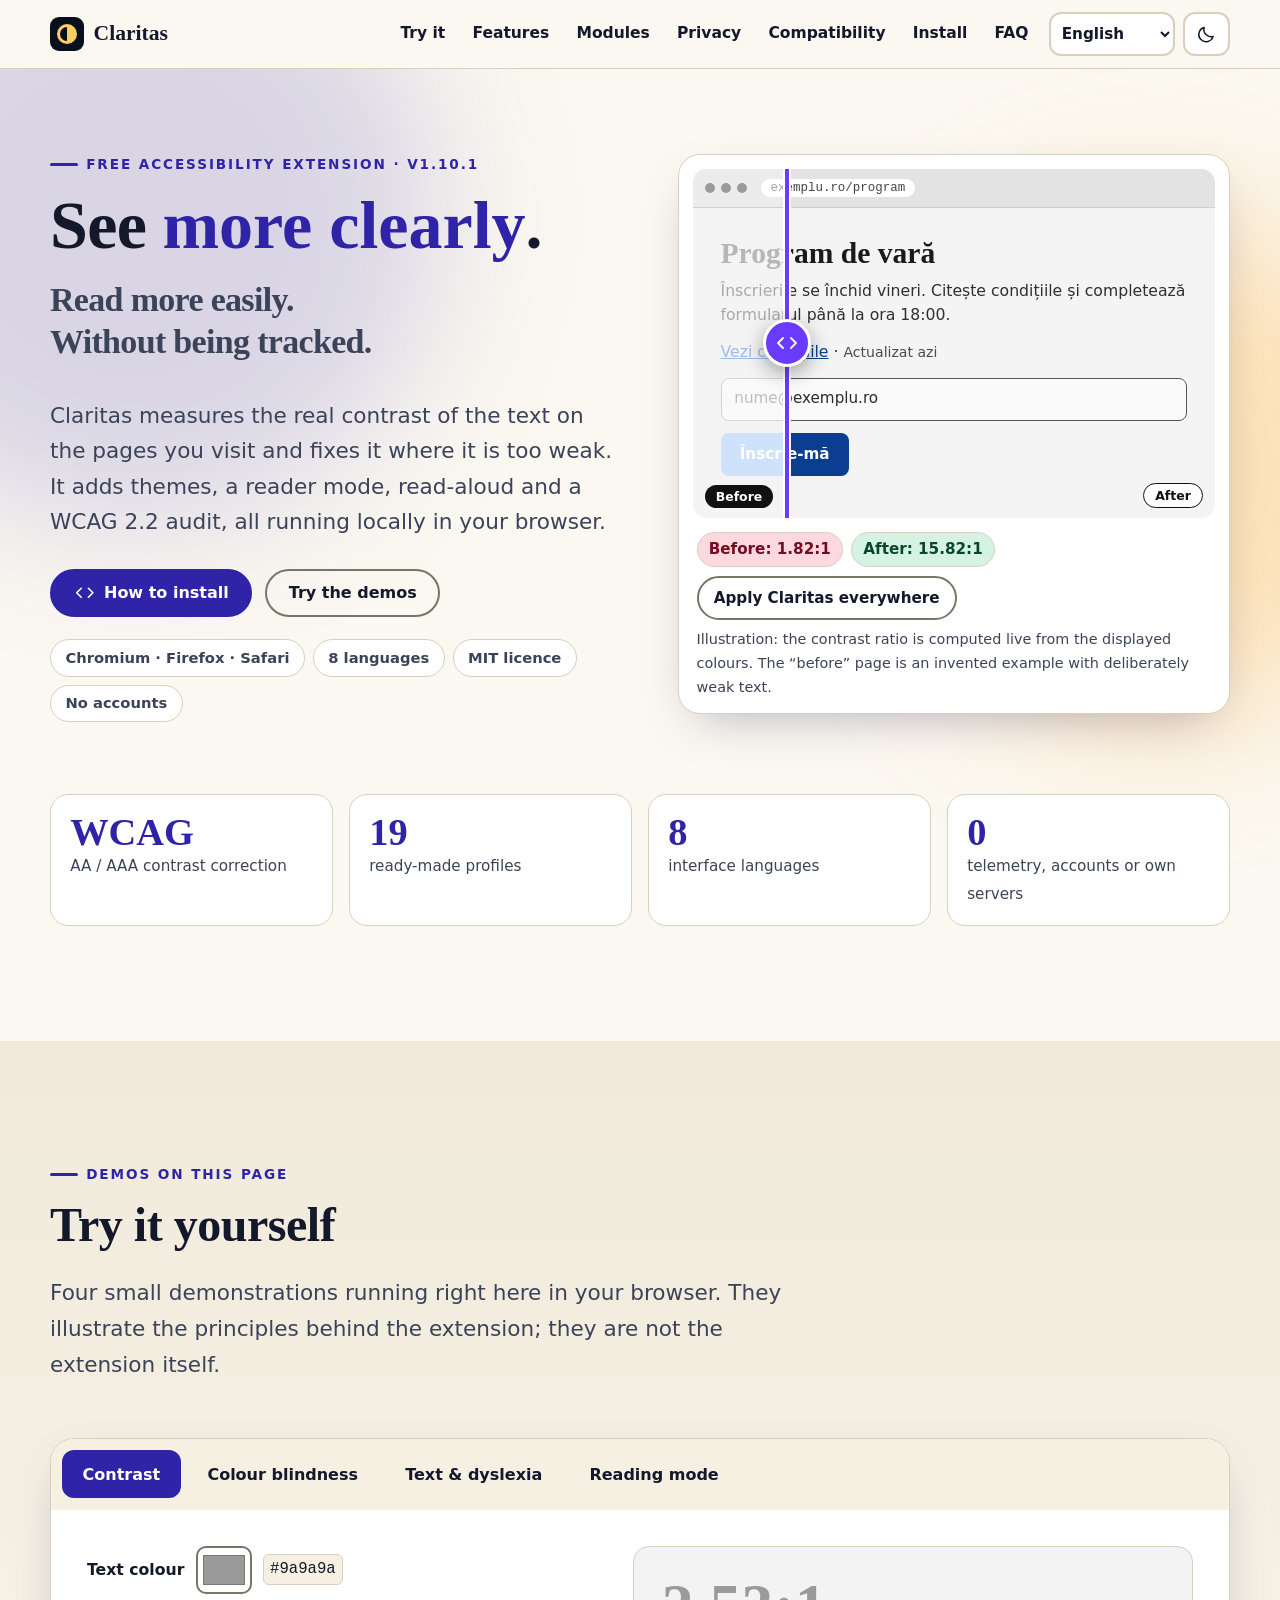
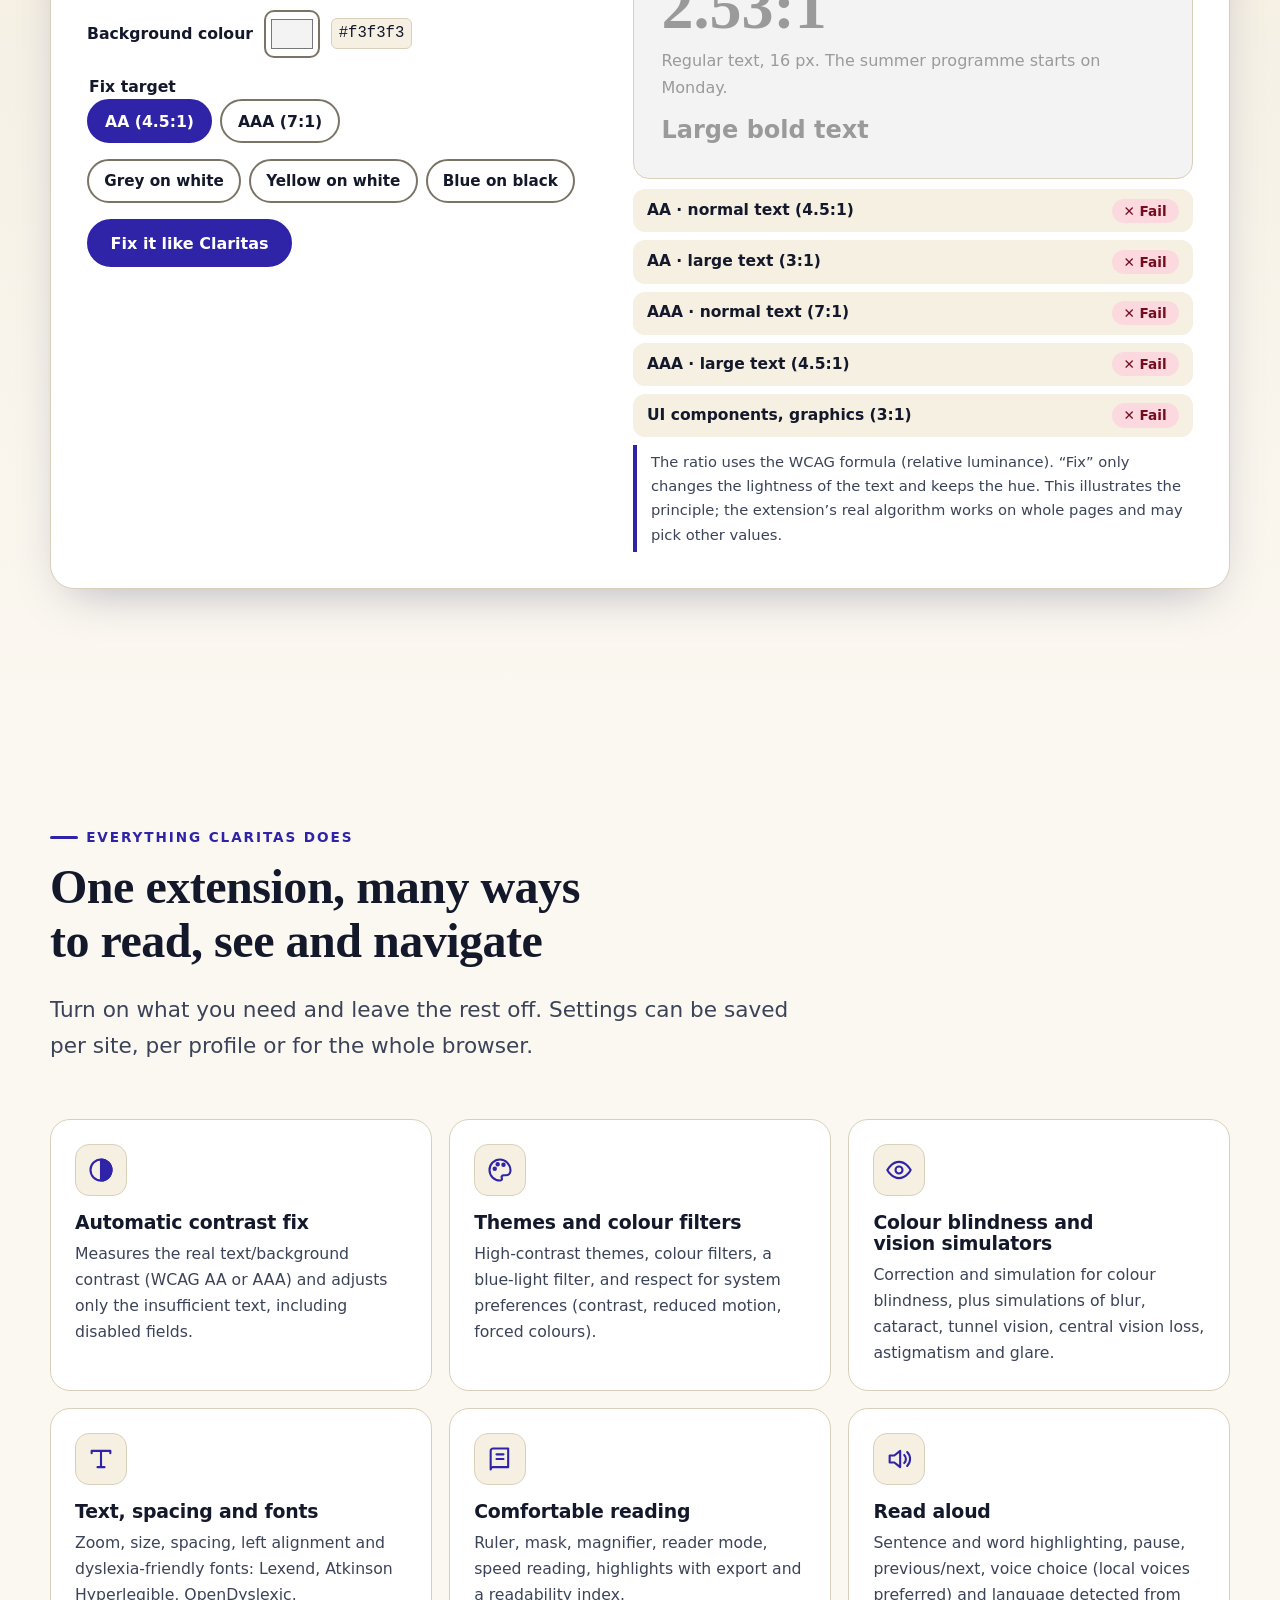
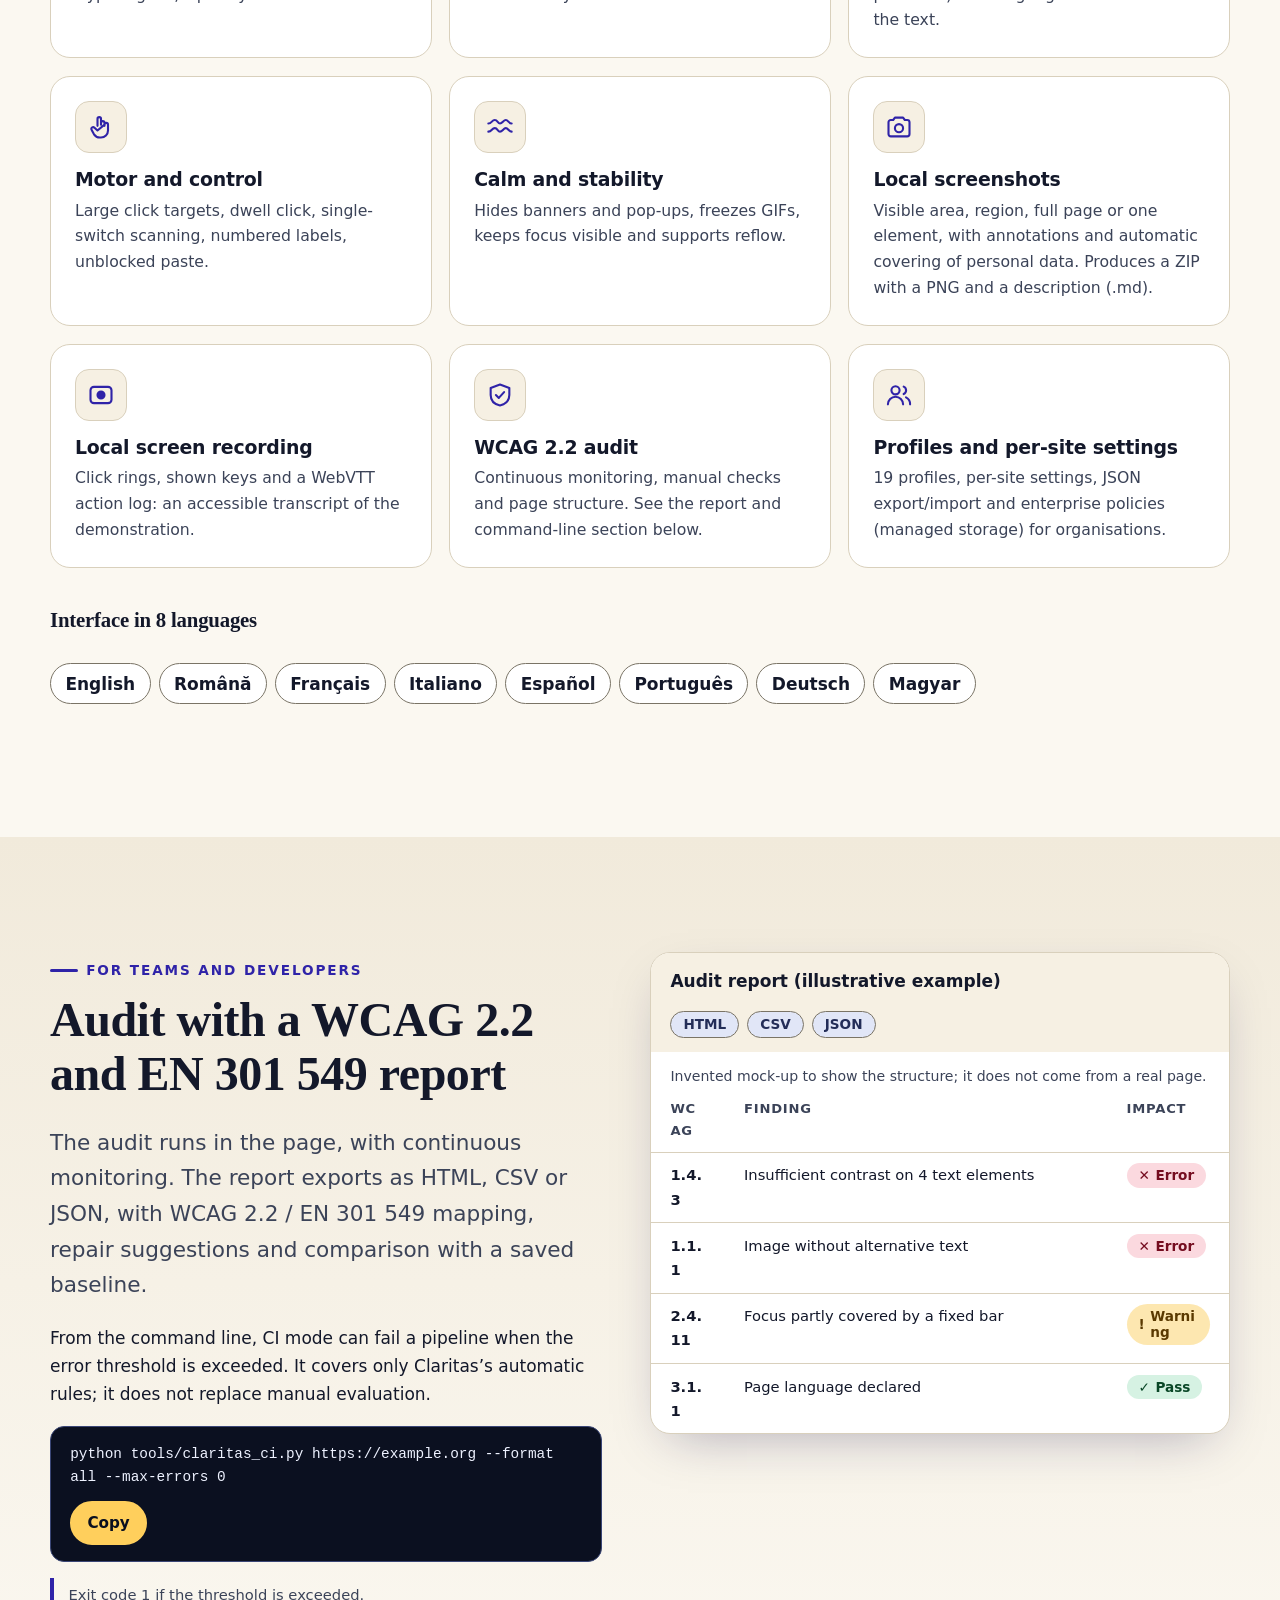
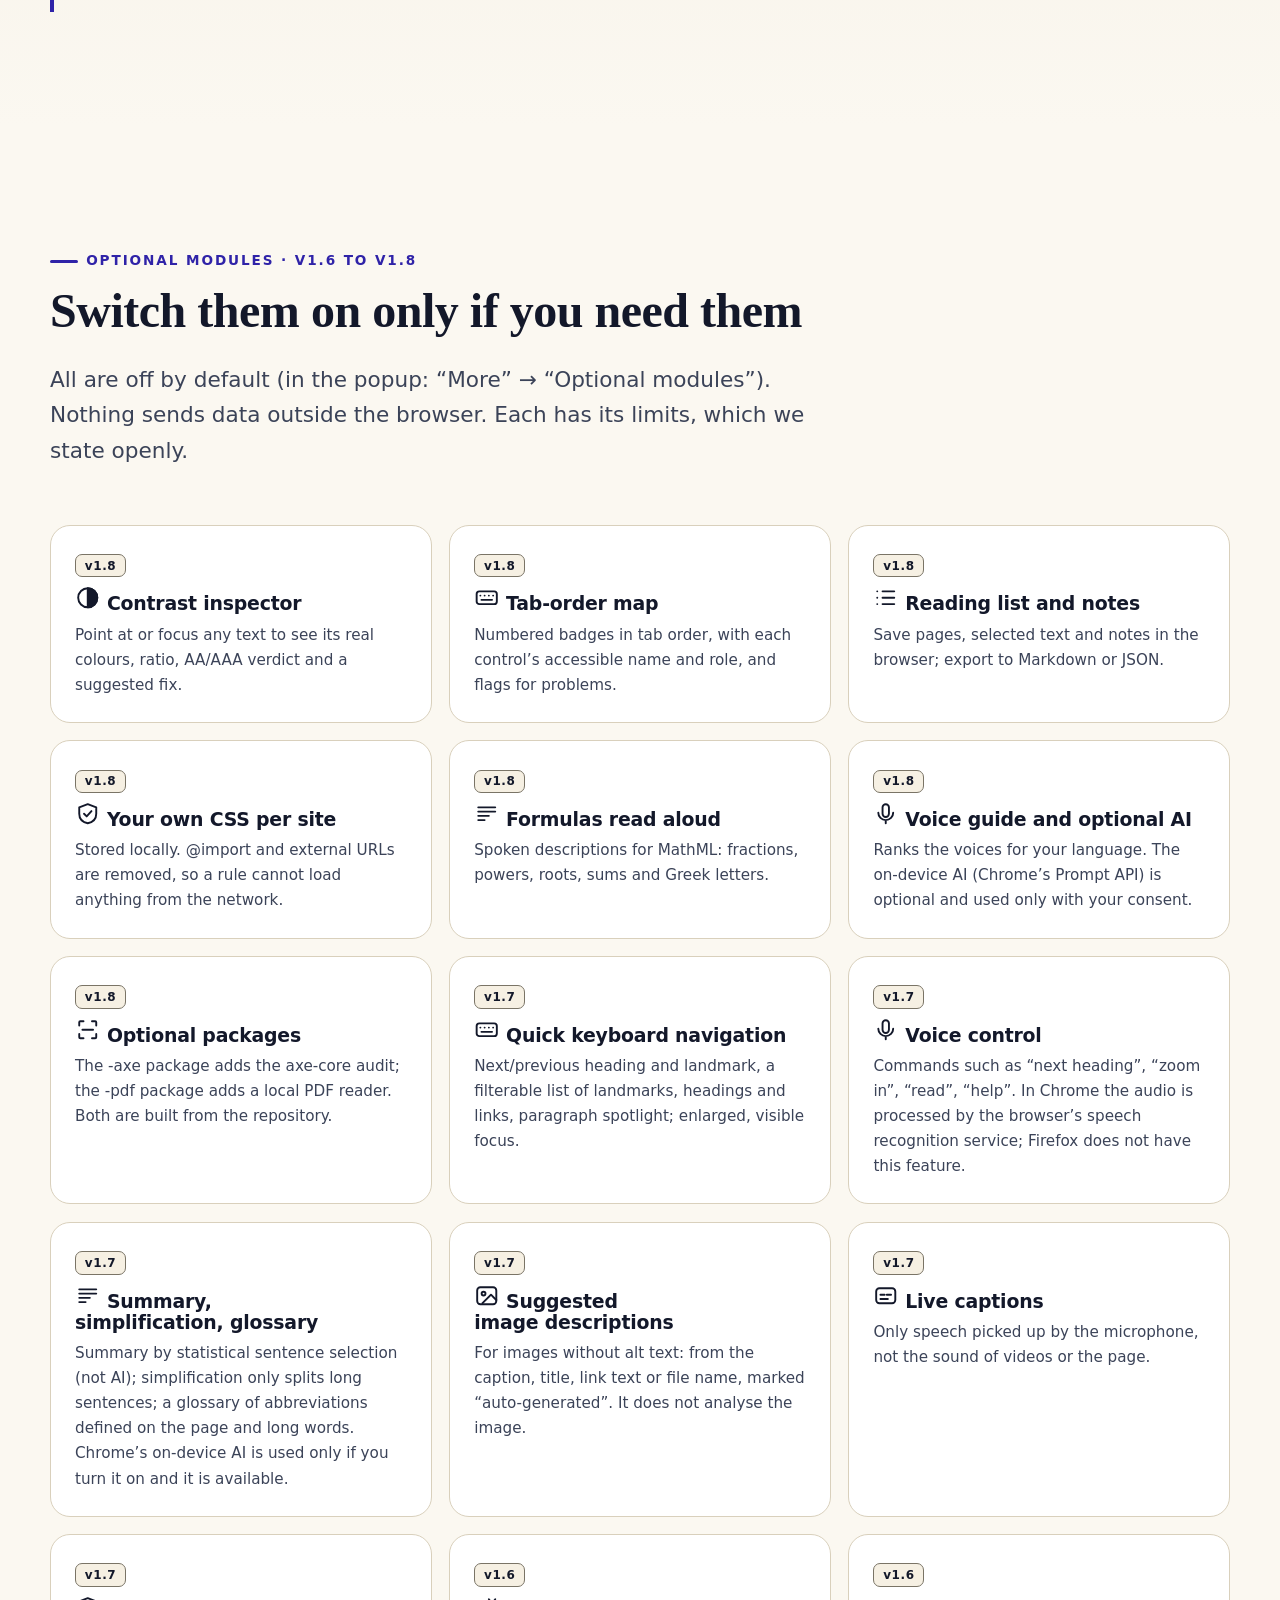
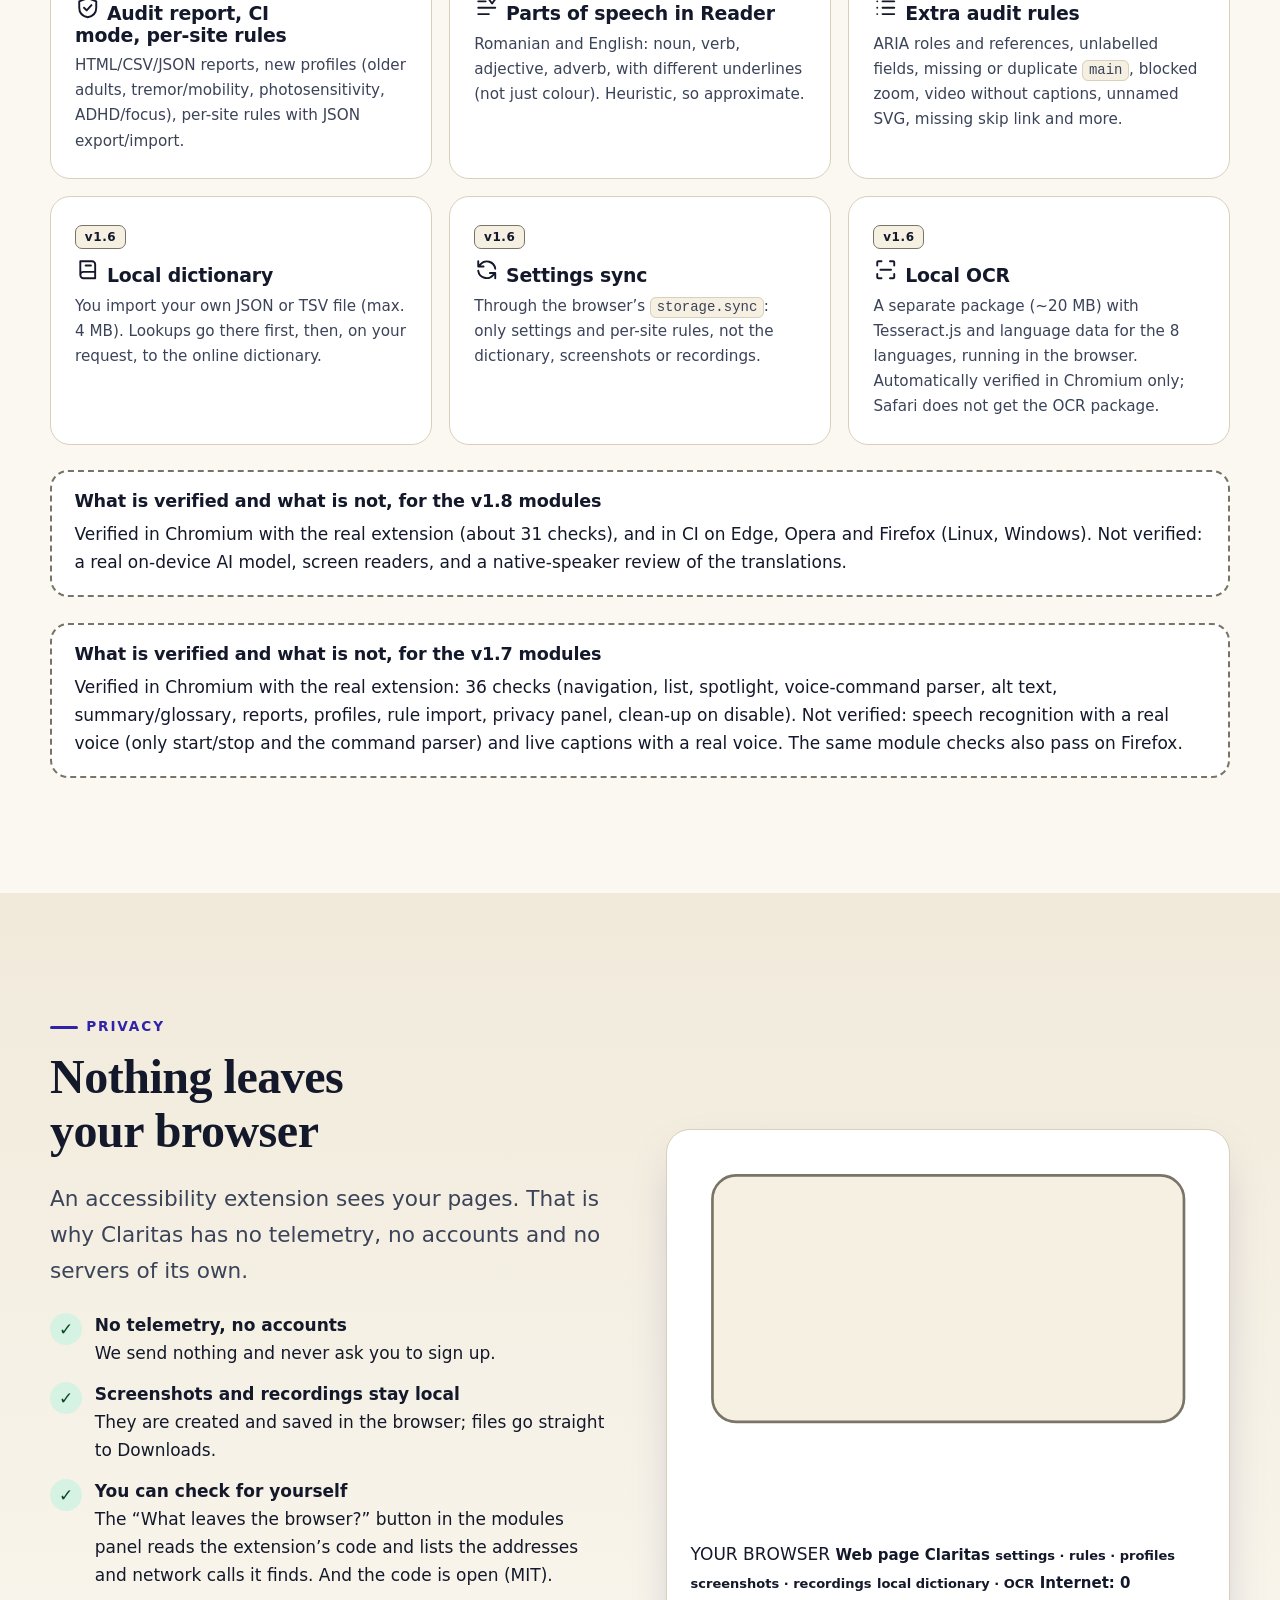
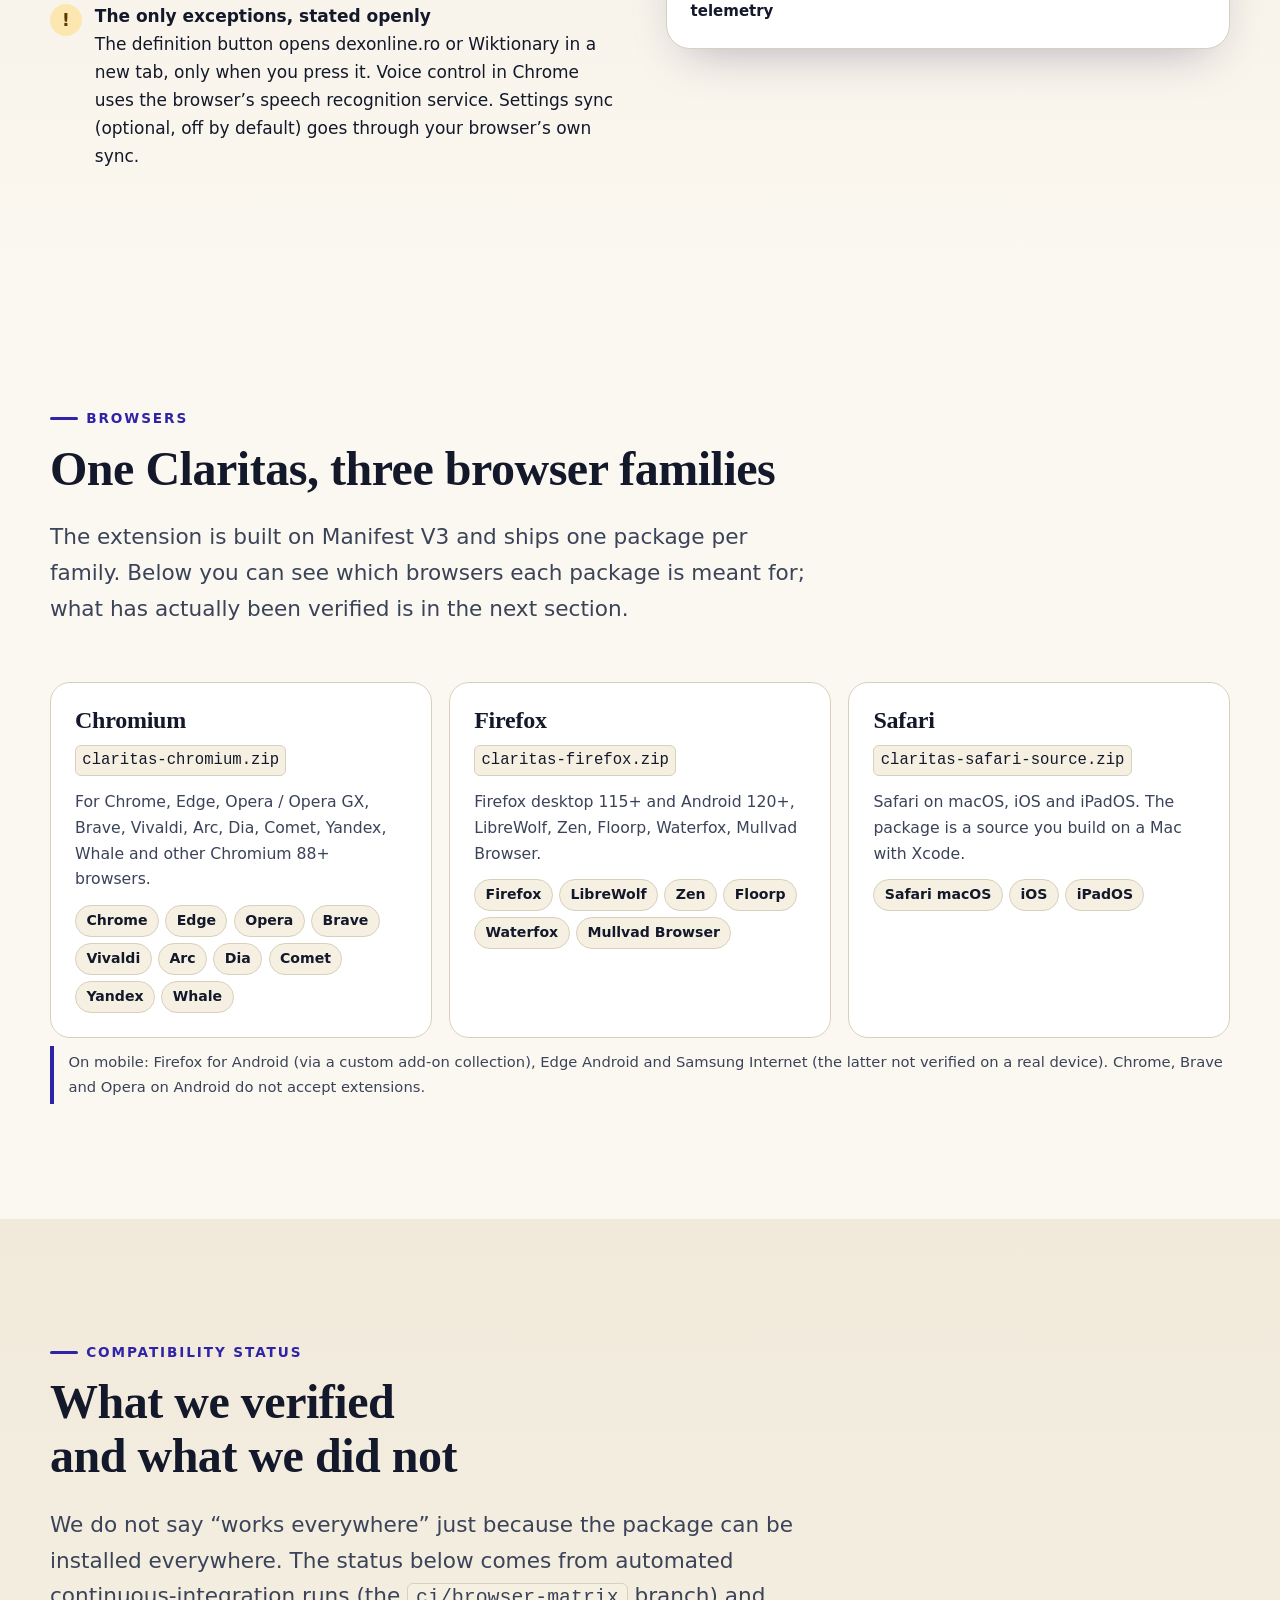
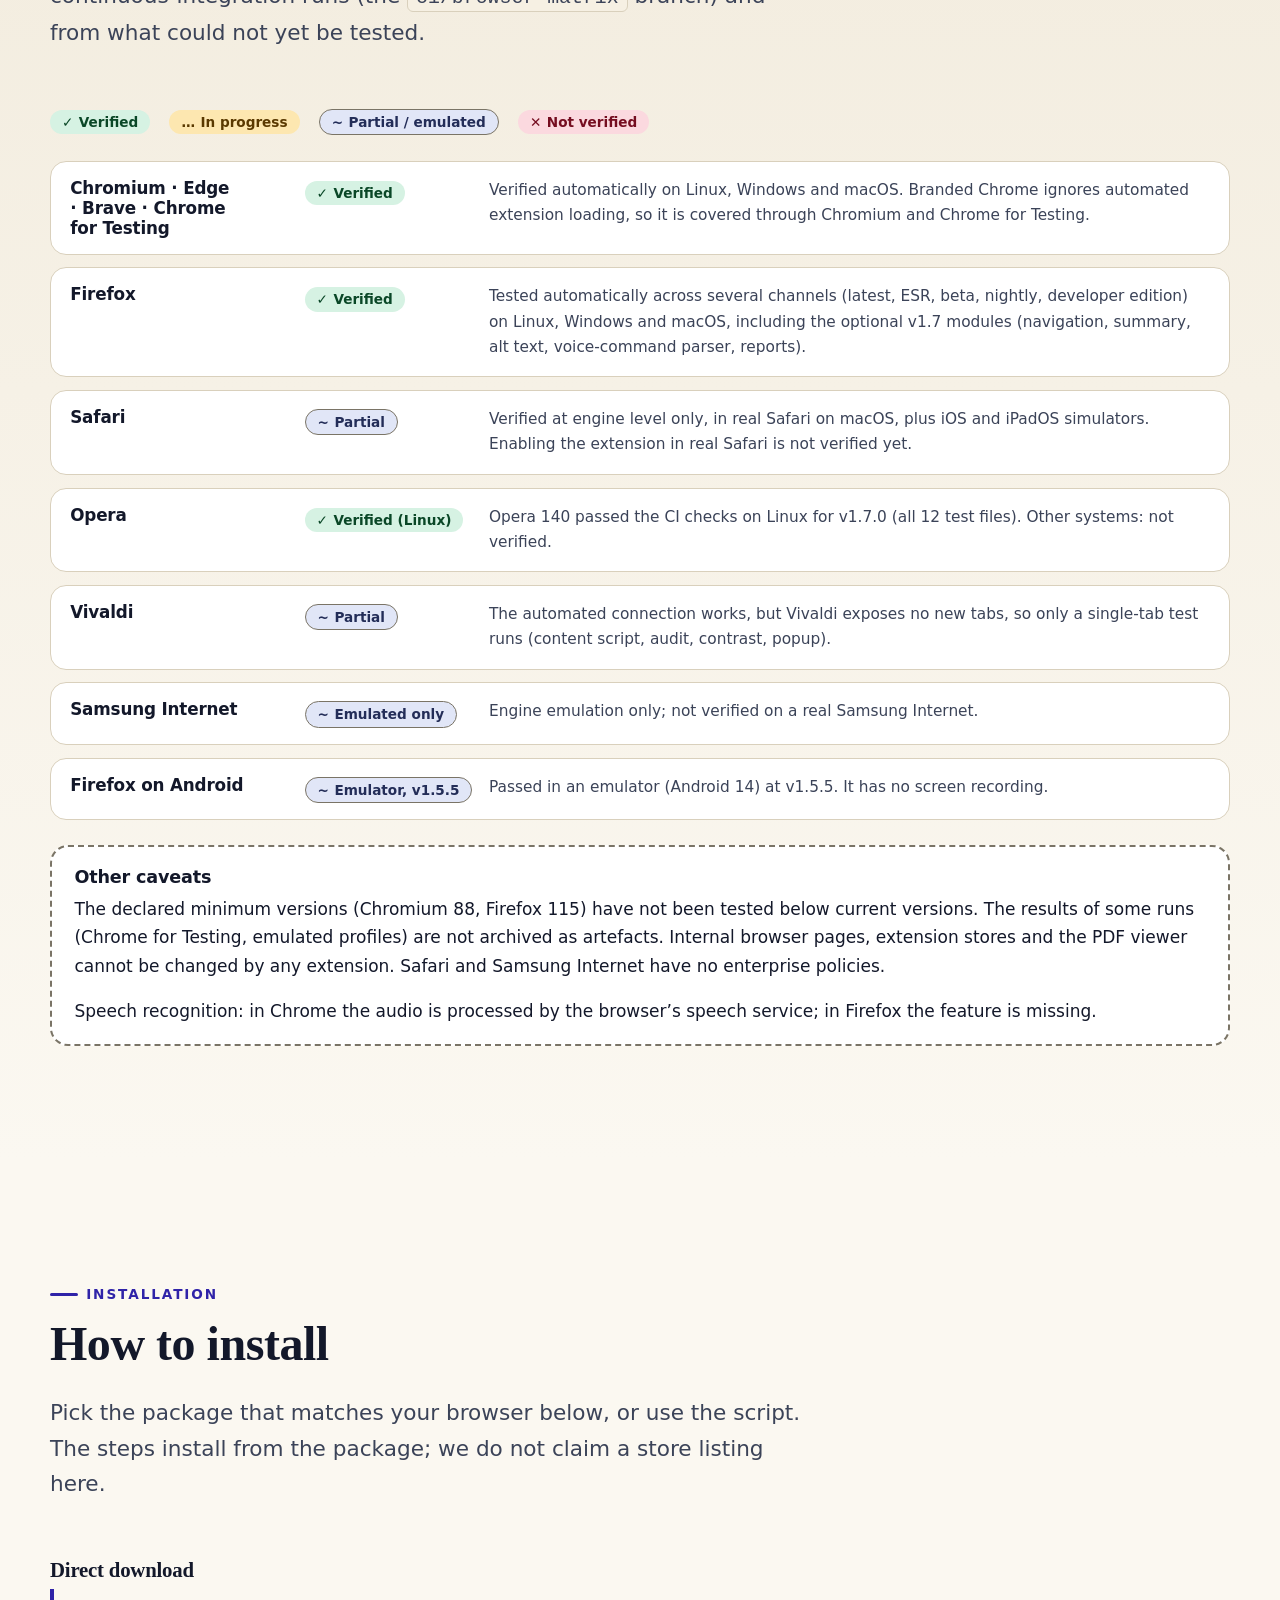
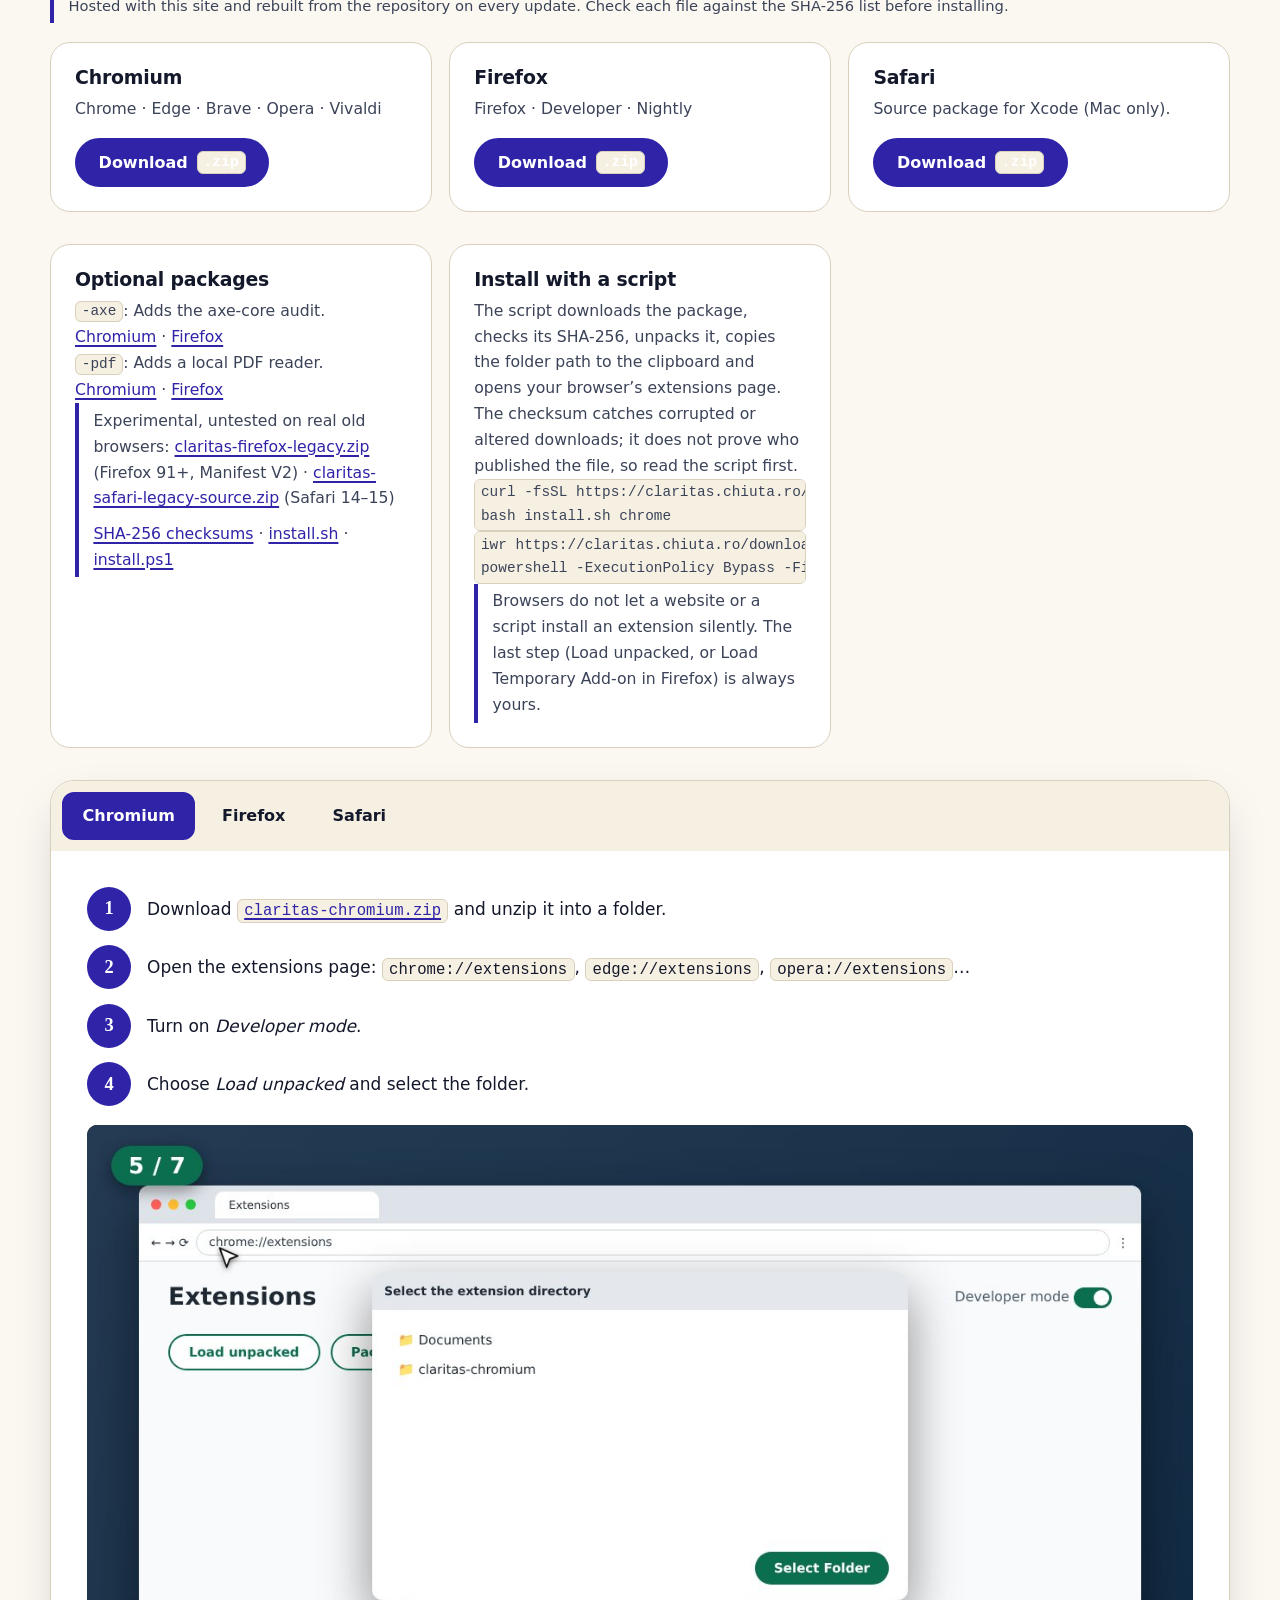
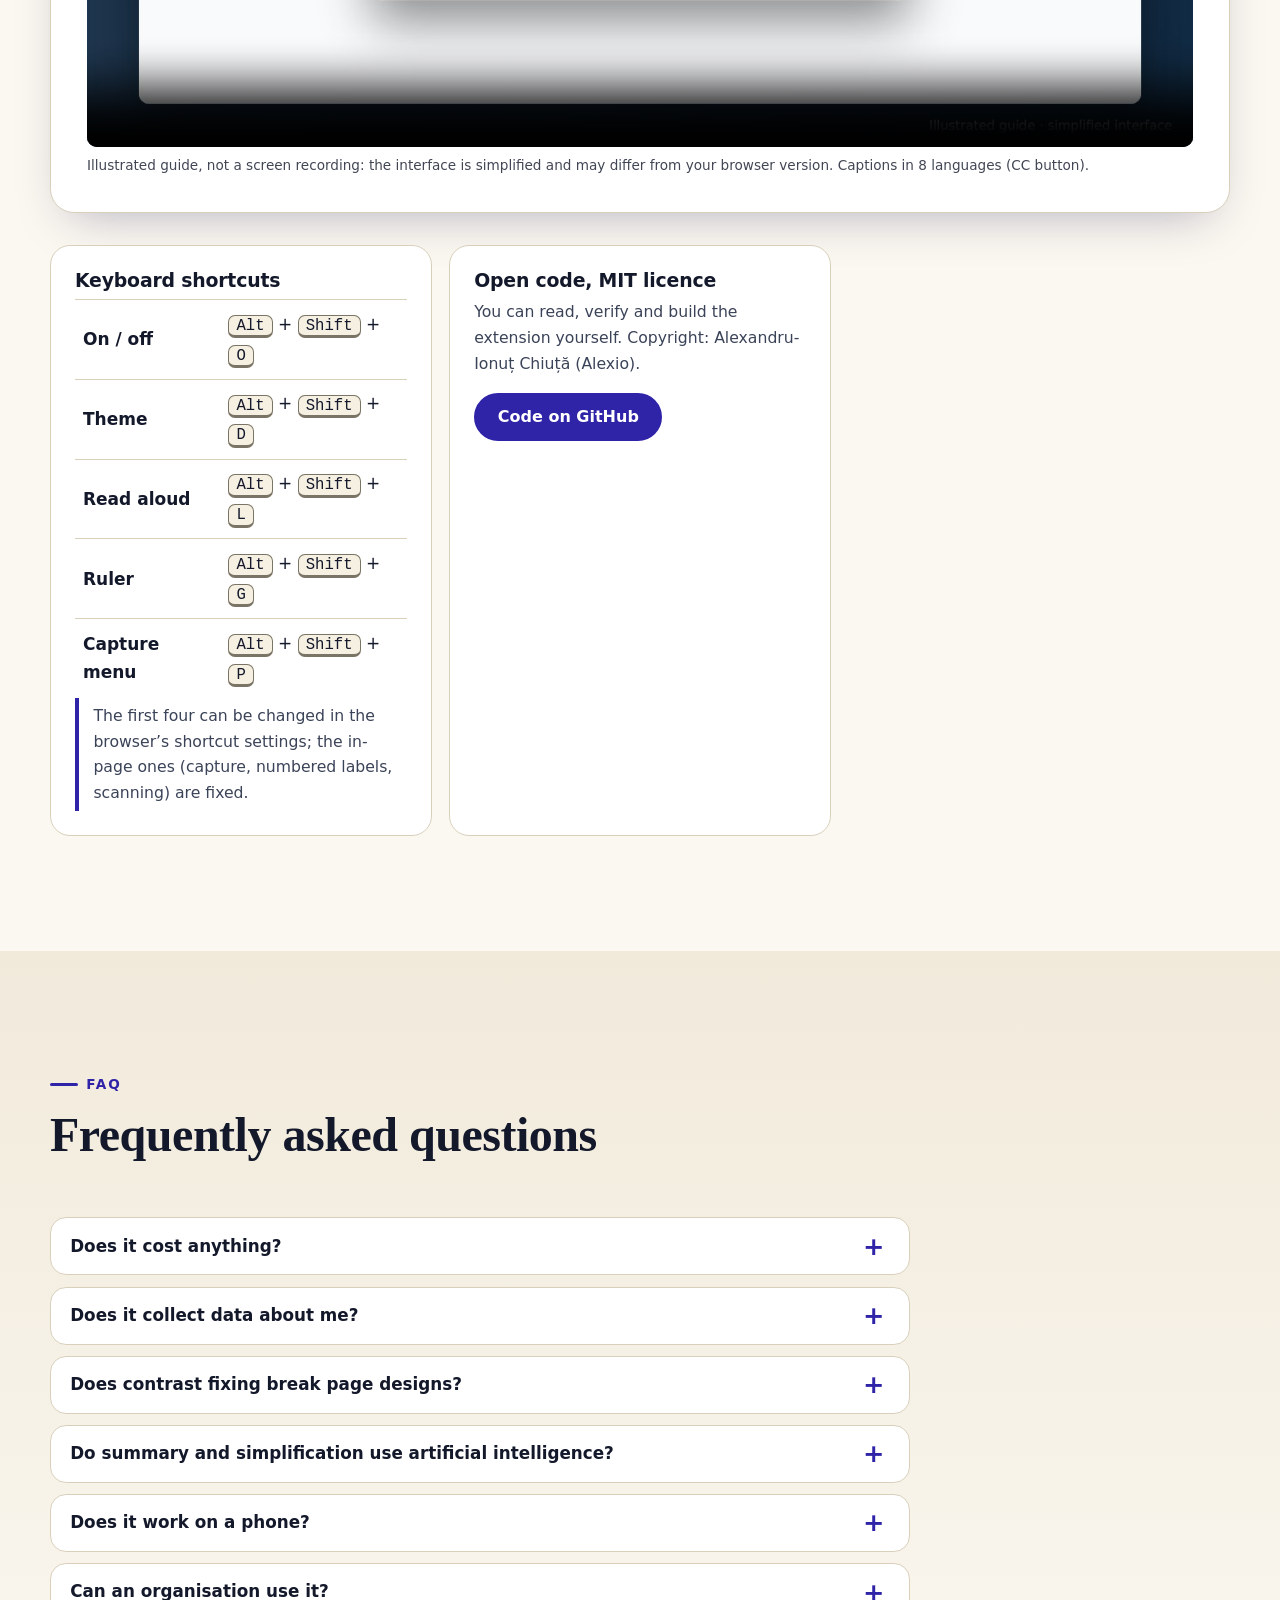
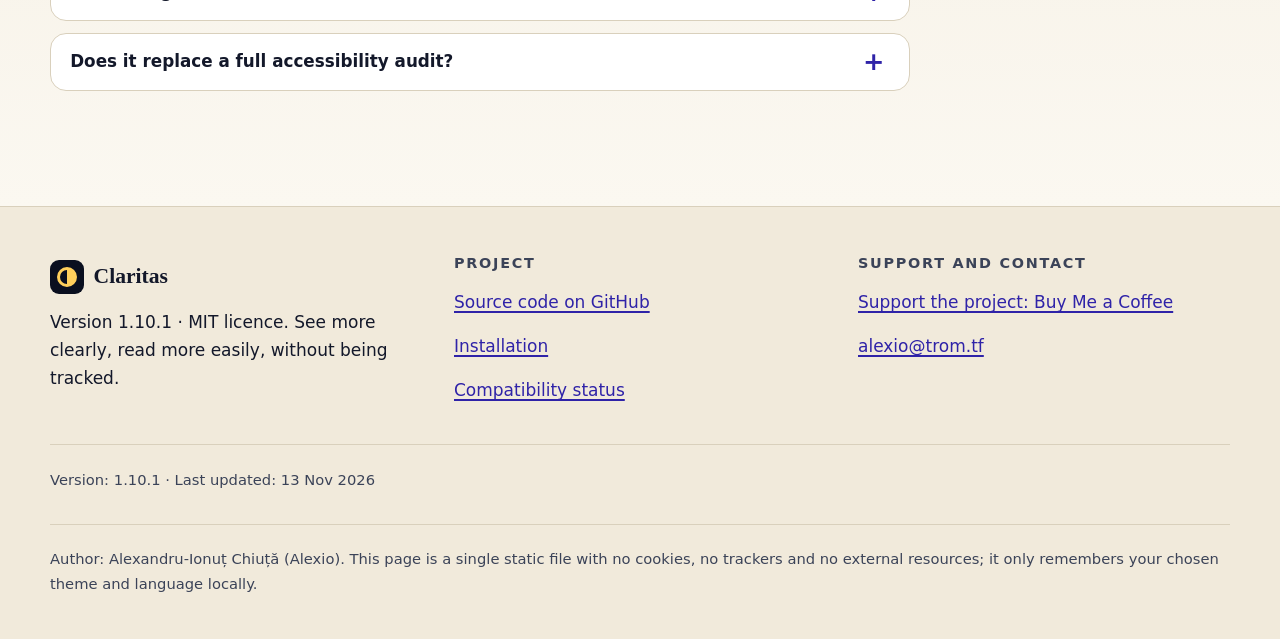
==== commit 227f9d87: "Pagina site-ului: compatibilitate cu browsere mai vechi - `site/index.html`: sintaxă ES2017 + rezerv" ====
--- a/site/index.html
+++ b/site/index.html
@@ -6,18 +6,18 @@
 <meta name="fff-app" content="claritas">
 <meta name="fff-modules" content="core,store,view,a11y,share">
 <style id="fff-style">/* fff-kit · stil comun (prefix fff-). Nu modifică stilul aplicației gazdă. */
-[data-fff-label]{cursor:pointer;text-decoration:underline dotted;text-underline-offset:3px}
+[data-fff-label]{cursor:pointer;text-decoration:underline;text-decoration:underline dotted;text-underline-offset:3px}
 [data-fff-label]:focus-visible{outline:2px solid currentColor;outline-offset:2px;border-radius:3px}
 #app-version[data-fff-label]{box-sizing:border-box;min-height:24px;min-width:24px}
 #app-version[data-fff-label][data-fff-inl]{display:inline-flex;align-items:center;vertical-align:middle}
 #app-version[data-fff-label][data-fff-fs],#app-version[data-fff-label] [data-fff-fs]{font-size:12px!important}
 .fff-dlg{--_bg:var(--fff-bg,#fff);--_fg:var(--fff-fg,#1b1b1f);--_mut:var(--fff-muted,#4a4d57);--_line:var(--fff-line,#c4c7d0);--_btn:var(--fff-btn,#eef0f4);--_pri:var(--fff-accent,#0b57d0);--_prif:var(--fff-accent-fg,#fff);--_bad:var(--fff-bad,#b3261e);--_ok:var(--fff-ok,#146c2e);--_note:#fff1c9;--_notef:#3d2e00;
-  box-sizing:border-box;width:min(42rem,calc(100vw - 2rem));max-width:calc(100vw - 2rem);max-height:calc(100vh - 2rem);max-height:calc(100dvh - 2rem);margin:auto;padding:0;overflow:auto;
+  box-sizing:border-box;width:42rem;width:min(42rem,calc(100vw - 2rem));max-width:calc(100vw - 2rem);max-height:calc(100vh - 2rem);max-height:calc(100dvh - 2rem);margin:auto;padding:0;overflow:auto;
   border:1px solid var(--_line);border-radius:12px;background:var(--_bg);color:var(--_fg);font:14px/1.5 var(--fff-font,system-ui,-apple-system,"Segoe UI",Roboto,sans-serif);text-align:left;box-shadow:0 12px 40px rgba(0,0,0,.35)}
 .fff-dlg.fff-dark{--_bg:var(--fff-bg,#1e1f24);--_fg:var(--fff-fg,#ececf1);--_mut:var(--fff-muted,#b7bbc7);--_line:var(--fff-line,#4a4d57);--_btn:var(--fff-btn,#2c2e36);--_pri:var(--fff-accent,#a8c7fa);--_prif:var(--fff-accent-fg,#062e6f);--_bad:var(--fff-bad,#f2b8b5);--_ok:var(--fff-ok,#8fd9a0);--_note:#3b3118;--_notef:#f6e3a6;color-scheme:dark}
 @media (prefers-color-scheme:dark){.fff-dlg:not(.fff-light){--_bg:var(--fff-bg,#1e1f24);--_fg:var(--fff-fg,#ececf1);--_mut:var(--fff-muted,#b7bbc7);--_line:var(--fff-line,#4a4d57);--_btn:var(--fff-btn,#2c2e36);--_pri:var(--fff-accent,#a8c7fa);--_prif:var(--fff-accent-fg,#062e6f);--_bad:var(--fff-bad,#f2b8b5);--_ok:var(--fff-ok,#8fd9a0);--_note:#3b3118;--_notef:#f6e3a6;color-scheme:dark}}
 .fff-dlg::backdrop{background:rgba(0,0,0,.55)}
-.fff-dlg-sm{width:min(26rem,calc(100vw - 2rem))}
+.fff-dlg-sm{width:26rem;width:min(26rem,calc(100vw - 2rem))}
 .fff-dlg *,.fff-dlg *::before,.fff-dlg *::after{box-sizing:border-box}
 .fff-dlg .fff-in{padding:16px 20px 20px}
 .fff-dlg .fff-hd{display:flex;align-items:center;justify-content:space-between;gap:12px;margin:0 0 8px}
@@ -29,7 +29,7 @@
 .fff-dlg .fff-sm{font-size:.85rem}
 .fff-dlg .fff-lead{font-size:1.05rem}
 .fff-dlg .fff-sec{border-top:1px solid var(--_line);padding-top:12px;margin-top:12px}
-.fff-dlg .fff-mono{font-family:ui-monospace,SFMono-Regular,Menlo,Consolas,monospace;font-size:.85rem;overflow-wrap:anywhere}
+.fff-dlg .fff-mono{font-family:ui-monospace,SFMono-Regular,Menlo,Consolas,monospace;font-size:.85rem;overflow-wrap:break-word;overflow-wrap:anywhere}
 .fff-dlg .fff-break{word-break:break-all}
 .fff-dlg code{background:none;border:0;padding:0;color:inherit}
 .fff-dlg .fff-list{margin:0 0 8px;padding-left:1.2rem;list-style:disc}
@@ -41,7 +41,7 @@
 .fff-dlg .fff-sr{position:absolute;width:1px;height:1px;margin:-1px;padding:0;overflow:hidden;clip:rect(0 0 0 0);white-space:nowrap;border:0}
 .fff-dlg .fff-row{display:flex;flex-wrap:wrap;gap:8px;margin:0 0 8px}
 .fff-dlg .fff-end{justify-content:flex-end}
-.fff-dlg .fff-btn{appearance:none;min-height:36px;min-width:36px;padding:6px 14px;border:1px solid var(--_line);border-radius:8px;background:var(--_btn);color:var(--_fg);font:inherit;font-weight:600;cursor:pointer;text-transform:none;letter-spacing:0;box-shadow:none}
+.fff-dlg .fff-btn{-webkit-appearance:none;-moz-appearance:none;appearance:none;min-height:36px;min-width:36px;padding:6px 14px;border:1px solid var(--_line);border-radius:8px;background:var(--_btn);color:var(--_fg);font:inherit;font-weight:600;cursor:pointer;text-transform:none;letter-spacing:0;box-shadow:none}
 .fff-dlg .fff-btn:hover{border-color:var(--_fg)}
 .fff-dlg .fff-btn:focus-visible,.fff-dlg .fff-input:focus-visible,.fff-dlg summary:focus-visible,.fff-dlg .fff-pre:focus-visible{outline:2px solid var(--_fg);outline-offset:2px}
 .fff-dlg .fff-primary{background:var(--_pri);color:var(--_prif);border-color:transparent}
@@ -61,8 +61,8 @@
 .fff-dlg .fff-det summary{cursor:pointer;font-weight:600;min-height:24px}
 .fff-dlg .fff-pre{margin:6px 0 0;padding:8px 10px;overflow:auto;white-space:pre-wrap;word-break:break-all;border:1px solid var(--_line);border-radius:6px;background:var(--_btn);color:var(--_fg)}
 .fff-dlg .fff-foot{border-top:1px solid var(--_line);margin-top:12px;padding-top:10px}
-.fff-dlg .fff-msg{font-size:1rem;margin-bottom:14px;white-space:pre-line;overflow-wrap:anywhere}
-.fff-chip{appearance:none;background:none;border:1px dotted currentColor;border-radius:6px;color:inherit;font:inherit;font-size:.85em;cursor:pointer;min-height:24px;min-width:24px;padding:0 8px}
+.fff-dlg .fff-msg{font-size:1rem;margin-bottom:14px;white-space:pre-line;overflow-wrap:break-word;overflow-wrap:anywhere}
+.fff-chip{-webkit-appearance:none;-moz-appearance:none;appearance:none;background:none;border:1px dotted currentColor;border-radius:6px;color:inherit;font:inherit;font-size:.85em;cursor:pointer;min-height:24px;min-width:24px;padding:0 8px}
 .fff-chip{font-size:max(12px,.85em)}
 .fff-chip:focus-visible{outline:2px solid currentColor;outline-offset:2px}
 @media (pointer:coarse){.fff-dlg .fff-btn,.fff-dlg .fff-input{min-height:44px}.fff-dlg .fff-btn{min-width:44px}.fff-dlg .fff-det summary{min-height:44px}}
@@ -72,33 +72,43 @@
 .fff-dlg .fff-ta{resize:vertical;min-height:4.5em}
 .fff-dlg textarea.fff-input{font:inherit}
 .fff-toasts{--_tbg:var(--fff-toast-bg,#2b2d33);--_tfg:var(--fff-toast-fg,#f4f4f7);--_tac:var(--fff-toast-accent,#a8c7fa);
-  position:fixed;inset:auto 0 0 0;margin:0;padding:0 16px 16px;border:0;background:transparent;overflow:visible;z-index:2147483000;pointer-events:none;display:flex;flex-direction:column;align-items:center;gap:8px;font:14px/1.45 var(--fff-font,system-ui,-apple-system,"Segoe UI",Roboto,sans-serif);color:var(--_tfg);box-sizing:border-box}
+  position:fixed;top:auto;right:0;bottom:0;left:0;inset:auto 0 0 0;margin:0;padding:0 16px 16px;border:0;background:transparent;overflow:visible;z-index:2147483000;pointer-events:none;display:flex;flex-direction:column;align-items:center;gap:8px;font:14px/1.45 var(--fff-font,system-ui,-apple-system,"Segoe UI",Roboto,sans-serif);color:var(--_tfg);box-sizing:border-box}
 .fff-toasts *{box-sizing:border-box}
 .fff-toast-reg{display:flex;flex-direction:column;align-items:center;gap:8px;width:100%}
 .fff-toast-reg:empty{display:none}
-.fff-toast{pointer-events:auto;display:flex;align-items:center;gap:10px;max-width:min(34rem,100%);padding:10px 12px 10px 14px;border-radius:10px;background:var(--_tbg);color:var(--_tfg);border:1px solid rgba(255,255,255,.18);border-left:6px solid #a8c7fa;box-shadow:0 6px 24px rgba(0,0,0,.4)}
+.fff-toast{pointer-events:auto;display:flex;align-items:center;gap:10px;max-width:34rem;max-width:min(34rem,100%);padding:10px 12px 10px 14px;border-radius:10px;background:var(--_tbg);color:var(--_tfg);border:1px solid rgba(255,255,255,.18);border-left:6px solid #a8c7fa;box-shadow:0 6px 24px rgba(0,0,0,.4)}
 .fff-toast-success{border-left-color:#81c995}.fff-toast-warning{border-left-color:#fdd663}.fff-toast-error{border-left-color:#f28b82}
-.fff-toast-msg{flex:1 1 auto;min-width:0;overflow-wrap:anywhere;white-space:pre-line}
+.fff-toast-msg{flex:1 1 auto;min-width:0;overflow-wrap:break-word;overflow-wrap:anywhere;white-space:pre-line}
 .fff-toast .fff-sr{position:absolute;width:1px;height:1px;margin:-1px;padding:0;overflow:hidden;clip:rect(0 0 0 0);white-space:nowrap;border:0}
-.fff-toast .fff-btn{appearance:none;min-height:40px;min-width:40px;padding:2px 10px;border:1px solid rgba(255,255,255,.35);border-radius:8px;background:transparent;color:var(--_tac);font:inherit;font-weight:600;cursor:pointer}
+.fff-toast .fff-btn{-webkit-appearance:none;-moz-appearance:none;appearance:none;min-height:40px;min-width:40px;padding:2px 10px;border:1px solid rgba(255,255,255,.35);border-radius:8px;background:transparent;color:var(--_tac);font:inherit;font-weight:600;cursor:pointer}
 .fff-toast .fff-toast-x{font-size:1.3rem;line-height:1;color:var(--_tfg);padding:0 8px}
 .fff-toast .fff-btn:focus-visible{outline:2px solid var(--_tfg);outline-offset:2px}
 @media (pointer:coarse){.fff-toast .fff-btn{min-height:44px;min-width:44px}}
 @media (prefers-reduced-motion:no-preference){.fff-toast{animation:fff-tin .16s ease-out}@keyframes fff-tin{from{transform:translateY(8px);opacity:0}to{transform:none;opacity:1}}}
 @media (prefers-reduced-motion:reduce){.fff-toast{animation:none!important}}
+
+/* ---- rezerve pentru browsere vechi: clasele sunt puse pe <html> de compat.js ---- */
+html.fff-no-dialog dialog:not([open]){display:none}
+html.fff-no-dialog .fff-toasts{z-index:2147483647}
+html.fff-no-flexgap .fff-dlg .fff-hd>*+*{margin-left:12px}
+html.fff-no-flexgap .fff-dlg .fff-row>*{margin:0 8px 8px 0}
+html.fff-no-flexgap .fff-dlg .fff-row{margin:0 -8px 0 0}
+html.fff-no-flexgap .fff-dlg .fff-field>*+*{margin-top:2px}
+html.fff-no-flexgap .fff-toasts>*+*,html.fff-no-flexgap .fff-toast-reg>*+*{margin-top:8px}
+html.fff-no-flexgap .fff-toast>*+*{margin-left:10px}
 /* fff-kit · FFF.view — antete de tabel fixe + bară de zoom. Regulile cu :where() au specificitate 0: stilul aplicației le bate oricând. */
 :where(:root:not([data-fff-viewoff]) table:not([role=presentation]):not([role=none]) > thead > tr > th,
        :root:not([data-fff-viewoff]) table:not([role=presentation]):not([role=none]) > thead > tr > td,
        :root:not([data-fff-viewoff]) table:not([role=presentation]):not([role=none]):not(:has(> thead)) > tbody > tr:first-child > th,
-       :root:not([data-fff-viewoff]) table:not([role=presentation]):not([role=none]):not(:has(> thead)) > tr:first-child > th){position:sticky;top:0;z-index:3}
+       :root:not([data-fff-viewoff]) table:not([role=presentation]):not([role=none]):not(:has(> thead)) > tr:first-child > th){position:-webkit-sticky;position:sticky;top:0;z-index:3}
 .fff-view{position:fixed;z-index:2147483590;margin:0;padding:0;pointer-events:none;font:600 13px/1.2 system-ui,-apple-system,"Segoe UI",Roboto,sans-serif;transition:opacity .4s;
   top:50%;transform:translateY(-50%);display:flex;flex-direction:column;gap:6px}
 .fff-view[hidden]{display:none}
-.fff-view-r{right:calc(8px + env(safe-area-inset-right,0px))}
-.fff-view-l{left:calc(8px + env(safe-area-inset-left,0px))}
-.fff-view-c{right:calc(8px + env(safe-area-inset-right,0px))}
+.fff-view-r{right:8px;right:calc(8px + env(safe-area-inset-right,0px))}
+.fff-view-l{left:8px;left:calc(8px + env(safe-area-inset-left,0px))}
+.fff-view-c{right:8px;right:calc(8px + env(safe-area-inset-right,0px))}
 .fff-view-btn{pointer-events:auto;box-sizing:border-box;width:44px;height:44px;border-radius:50%;border:1px solid rgba(255,255,255,.4);background:rgba(18,20,26,.72);color:#fff;
-  display:inline-grid;place-items:center;padding:0;margin:0;cursor:pointer;opacity:.85;-webkit-tap-highlight-color:transparent;transition:opacity .4s,transform .15s;box-shadow:0 1px 6px rgba(0,0,0,.45)}
+  display:inline-flex;align-items:center;justify-content:center;display:inline-grid;align-items:center;justify-items:center;place-items:center;padding:0;margin:0;cursor:pointer;opacity:.85;-webkit-tap-highlight-color:transparent;transition:opacity .4s,transform .15s;box-shadow:0 1px 6px rgba(0,0,0,.45)}
 .fff-view-idle .fff-view-btn{opacity:.4}
 .fff-view-btn:active{transform:scale(.92)}
 .fff-view-btn[disabled]{opacity:.25;cursor:default}
@@ -107,20 +117,21 @@
 @media (prefers-reduced-motion:reduce){.fff-view,.fff-view-btn{transition:none}}
 @media print{.fff-view{display:none!important}:root{zoom:1!important}}
 
-:root.fff-vpad-r{padding-right:calc(56px + env(safe-area-inset-right,0px))!important}:root.fff-vpad-l{padding-left:calc(56px + env(safe-area-inset-left,0px))!important}
+:root.fff-vpad-r{padding-right:56px!important;padding-right:calc(56px + env(safe-area-inset-right,0px))!important}:root.fff-vpad-l{padding-left:56px!important;padding-left:calc(56px + env(safe-area-inset-left,0px))!important}
+html.fff-no-flexgap .fff-view>*+*{margin-top:6px}
 /* fff-kit · FFF.a11y — panou de accesibilitate (buton „Aa”) + săgeată „Înapoi sus”. Elementele stau direct sub <html>, în afara lui <body>, ca zoom-ul textului (pe <body>) să nu le scaleze;
    zoom-ul paginii (FFF.view) e compensat cu --fff-zinv, deci 1 px CSS al lor = 1 px pe ecran. Dimensiunile și poziția se potrivesc ecranului din JS (a11y.js → fit()). */
 .fff-a11y,.fff-a11y-panel{zoom:var(--fff-zinv,1);box-sizing:border-box;margin:0;font:600 14px/1.35 system-ui,-apple-system,"Segoe UI",Roboto,sans-serif;letter-spacing:normal;word-spacing:normal;text-transform:none;text-align:start;text-indent:0;color:#eef1ff}
 .fff-a11y *,.fff-a11y-panel *{box-sizing:border-box}
-.fff-a11y{position:fixed;z-index:2147483600;right:calc(8px + env(safe-area-inset-right,0px));bottom:12px;display:flex;flex-direction:column;gap:8px;align-items:flex-end;padding:0;pointer-events:none}
+.fff-a11y{position:fixed;z-index:2147483600;right:8px;right:calc(8px + env(safe-area-inset-right,0px));bottom:12px;display:flex;flex-direction:column;gap:8px;align-items:flex-end;padding:0;pointer-events:none}
 .fff-a11y[hidden],.fff-a11y-panel[hidden],.fff-a11y-up[hidden]{display:none}
-.fff-a11y-btn{pointer-events:auto;width:44px;height:44px;min-width:44px;min-height:44px;border-radius:50%;border:1px solid rgba(255,255,255,.5);background:rgba(18,24,44,.94);color:#fff;display:inline-grid;place-items:center;padding:0;margin:0;cursor:pointer;
+.fff-a11y-btn{pointer-events:auto;width:44px;height:44px;min-width:44px;min-height:44px;border-radius:50%;border:1px solid rgba(255,255,255,.5);background:rgba(18,24,44,.94);color:#fff;display:inline-flex;align-items:center;justify-content:center;display:inline-grid;align-items:center;justify-items:center;place-items:center;padding:0;margin:0;cursor:pointer;
   font:700 16px/1 system-ui,-apple-system,"Segoe UI",Roboto,sans-serif;box-shadow:0 2px 10px rgba(0,0,0,.55);-webkit-tap-highlight-color:transparent;transition:transform .15s,border-color .15s}
 .fff-a11y-btn:hover{border-color:#ffd54a}
 .fff-a11y-btn:active{transform:scale(.93)}
 .fff-a11y-btn:focus-visible,.fff-a11y-panel button:focus-visible,.fff-a11y-skip:focus-visible{outline:3px solid #ffd54a;outline-offset:2px}
 .fff-a11y-btn svg{display:block;pointer-events:none}
-.fff-a11y-panel{position:fixed;z-index:2147483601;right:calc(8px + env(safe-area-inset-right,0px));bottom:68px;width:360px;max-width:calc(100% - 16px);max-height:calc(100% - 80px);overflow:auto;overscroll-behavior:contain;
+.fff-a11y-panel{position:fixed;z-index:2147483601;right:8px;right:calc(8px + env(safe-area-inset-right,0px));bottom:68px;width:360px;max-width:calc(100% - 16px);max-height:calc(100% - 80px);overflow:auto;overscroll-behavior:contain;
   background:#10152a;border:1px solid #4a5688;border-radius:14px;padding:12px;box-shadow:0 8px 30px rgba(0,0,0,.75)}
 .fff-a11y-panel h2{margin:0 0 6px;padding:0;font:700 16px/1.3 system-ui,-apple-system,"Segoe UI",Roboto,sans-serif;color:#ffd54a;background:none;border:0;text-transform:none}
 .fff-a11y-rw{display:flex;flex-wrap:wrap;gap:8px;align-items:center;margin:8px 0}
@@ -133,7 +144,7 @@
 .fff-a11y-msg{margin:6px 0;min-height:1.35em;font-weight:500;font-size:13px;color:#c9d1ee}
 .fff-a11y-skip{position:absolute;left:8px;top:-120px;z-index:2147483602;padding:10px 14px;border-radius:8px;background:#ffd54a;color:#1a1405;font:700 15px/1.2 system-ui,-apple-system,"Segoe UI",Roboto,sans-serif;text-decoration:none}
 .fff-a11y-skip:focus{top:8px}
-:root.fff-apad{padding-right:calc(56px + env(safe-area-inset-right,0px))!important}
+:root.fff-apad{padding-right:56px!important;padding-right:calc(56px + env(safe-area-inset-right,0px))!important}
 @media (max-width:420px){.fff-a11y-panel button{flex:1 1 auto}}
 @media (prefers-reduced-motion:reduce){.fff-a11y-btn{transition:none}}
 @media print{.fff-a11y,.fff-a11y-panel,.fff-a11y-skip{display:none!important}}
@@ -161,15 +172,28 @@
 /* Linkuri subliniate, focus accentuat. */
 html.fff-ul body a{text-decoration:underline!important;text-underline-offset:3px}
 html.fff-ul :focus-visible{outline:4px solid #ffd54a!important;outline-offset:3px!important}
+
+/* Browsere fără :where()/:not(listă) (clasa fff-oldsel pe <html>): același efect cu selectoare simple. Specificitate mai mare decât în varianta :where;
+   limită: descendenții casetelor data-fff-keep nu sunt scutiți (nu există selector echivalent). */
+html.fff-oldsel.fff-hc body *:not(svg):not(img):not(video):not(canvas):not(picture):not(iframe):not([data-fff-keep]):not(.fff-a11y-skip){background-color:#000!important;background-image:none!important;color:#fff!important;border-color:#fff!important;box-shadow:none!important;text-shadow:none!important}
+html.fff-oldsel.fff-hc body input,html.fff-oldsel.fff-hc body select,html.fff-oldsel.fff-hc body textarea,html.fff-oldsel.fff-hc body button{outline:1px solid #fff;outline-offset:-1px}
+html.fff-oldsel.fff-hc body a *:not(svg):not(img){color:#7de8ff!important}
+html.fff-oldsel.fff-hc body a:visited *:not(svg):not(img){color:#e6b8ff!important}
+html.fff-oldsel.fff-rf body *:not(code):not(pre):not(kbd):not(samp):not(svg):not(canvas):not(i):not([class*="icon"]):not([class*="Icon"]):not([class*="material"]){font-family:Verdana,Tahoma,"Trebuchet MS","DejaVu Sans",sans-serif!important;letter-spacing:.03em!important;word-spacing:.12em!important}
+html.fff-oldsel.fff-rf body p,html.fff-oldsel.fff-rf body li,html.fff-oldsel.fff-rf body dd,html.fff-oldsel.fff-rf body dt,html.fff-oldsel.fff-rf body blockquote,html.fff-oldsel.fff-rf body figcaption,html.fff-oldsel.fff-rf body td,html.fff-oldsel.fff-rf body th,html.fff-oldsel.fff-rf body summary,html.fff-oldsel.fff-rf body h1,html.fff-oldsel.fff-rf body h2,html.fff-oldsel.fff-rf body h3,html.fff-oldsel.fff-rf body h4,html.fff-oldsel.fff-rf body h5,html.fff-oldsel.fff-rf body h6{line-height:1.7!important}
+html.fff-oldsel.fff-rf body p,html.fff-oldsel.fff-rf body li{max-width:72ch}
+html.fff-no-flexgap .fff-a11y>*+*{margin-top:8px}
+html.fff-no-flexgap .fff-a11y-rw>*{margin:0 8px 8px 0}
+html.fff-no-flexgap .fff-a11y-rw{margin:8px -8px 0 0}
 /* fff-kit · FFF.share — bară verticală de distribuire, marginea din stânga, centrată pe verticală; compensează zoom-ul paginii (FFF.view) prin --fff-zinv. */
-.fff-share{position:fixed;z-index:2147483590;left:calc(8px + env(safe-area-inset-left,0px));top:50%;transform:translateY(-50%);margin:0;padding:0;display:flex;flex-direction:column;align-items:center;gap:6px;
+.fff-share{position:fixed;z-index:2147483590;left:8px;left:calc(8px + env(safe-area-inset-left,0px));top:50%;transform:translateY(-50%);margin:0;padding:0;display:flex;flex-direction:column;align-items:center;gap:6px;
   pointer-events:none;font:700 14px/1 system-ui,-apple-system,"Segoe UI",Roboto,sans-serif;transition:opacity .4s;max-height:calc(100vh * var(--fff-zinv,1) - 16px);overflow:visible}
 .fff-share *{box-sizing:border-box}
 .fff-share[hidden]{display:none}
 .fff-share-list{display:flex;flex-direction:column;gap:6px}
 .fff-share-closed .fff-share-list{display:none}
 .fff-share-btn{pointer-events:auto;box-sizing:border-box;width:40px;height:40px;min-width:40px;min-height:40px;border-radius:50%;border:1px solid rgba(255,255,255,.4);background:rgba(18,20,26,.72);color:#fff;
-  display:inline-grid;place-items:center;padding:0;margin:0;cursor:pointer;text-decoration:none;opacity:.88;-webkit-tap-highlight-color:transparent;transition:opacity .4s,transform .15s,border-color .15s;box-shadow:0 1px 6px rgba(0,0,0,.45)}
+  display:inline-flex;align-items:center;justify-content:center;display:inline-grid;align-items:center;justify-items:center;place-items:center;padding:0;margin:0;cursor:pointer;text-decoration:none;opacity:.88;-webkit-tap-highlight-color:transparent;transition:opacity .4s,transform .15s,border-color .15s;box-shadow:0 1px 6px rgba(0,0,0,.45)}
 .fff-share-btn:hover{border-color:#ffd54a;opacity:1}
 .fff-share-btn:active{transform:scale(.92)}
 .fff-share-btn:focus-visible{outline:3px solid #ffd54a;outline-offset:2px}
@@ -183,8 +207,701 @@
 @media (pointer:coarse){.fff-share-btn{width:44px;height:44px;min-width:44px;min-height:44px}}
 @media (max-height:420px){.fff-share-btn{width:34px;height:34px;min-width:34px;min-height:34px}.fff-share-list,.fff-share{gap:4px}}
 @media (prefers-reduced-motion:reduce){.fff-share,.fff-share-btn{transition:none}}
-@media print{.fff-share{display:none!important}}</style>
-<script id="fff-kit">/* fff-kit 1.7.0 */
+@media print{.fff-share{display:none!important}}
+html.fff-no-flexgap .fff-share>*+*,html.fff-no-flexgap .fff-share-list>*+*{margin-top:6px}</style>
+<script id="fff-compat">/* fff-compat 1.8.0 — ES5, rulează înaintea kitului */
+/* fff-kit · compat — strat de compatibilitate cu browsere mai vechi.
+ * ES5 pur (fără let/const/săgeți/șabloane, fără sintaxă nouă): rulează ca script separat, ÎNAINTEA restului kitului, ca să poată
+ * semnala problema și în browsere care nu pot rula kitul. Fără rețea, fără eval/new Function, fără stiluri inline (doar CSSOM).
+ * Prag garantat (verificat în CI, vezi tools/compat/compat.config.json): Chrome/Edge 55+, Firefox 52+, Safari/iOS 10.1+ (sintaxă ES2017).
+ * Ce face:
+ *   1. rezerve (polyfill) pentru API-uri lipsă, definite DOAR dacă lipsesc: Object.entries/values/fromEntries, padStart/padEnd, trimStart/trimEnd,
+ *      replaceAll, matchAll, at, flat/flatMap, findLast, Promise.finally/allSettled/any, structuredClone, queueMicrotask, requestIdleCallback,
+ *      globalThis, crypto.randomUUID, AbortController, MediaQueryList.addEventListener, replaceChildren, toggleAttribute, Blob.arrayBuffer/text,
+ *      canvas.toBlob, ctx.roundRect, scrollTo/scrollBy/scrollIntoView cu opțiuni, navigator.clipboard (execCommand), IntersectionObserver/ResizeObserver;
+ *   2. <dialog>: show/showModal/close + atributul open când elementul nu există nativ (stilurile: clasa html.fff-no-dialog);
+ *   3. FFF.compat.rx(sursa, flaguri[, rezervă]): RegExp construit la rulare — proprietăți Unicode \p{…}, steagul s, lookbehind (emulat) și rezervă;
+ *   4. FFF.compat.imp(url): import() dinamic fără sintaxă nouă în scriptul clasic (printr-un mic script type=module, ignorat de browserele vechi);
+ *   5. avertisment tradus (8 limbi) dacă lipsesc elemente de bază (Promise, Symbol, Map, Set, Object.assign, Array.from, variabile CSS);
+ *   6. clase pe <html> pentru stiluri de rezervă: fff-no-dialog, fff-oldsel (fără :where/:not(listă)), fff-no-flexgap (fără gap în flex). */
+(function (w, d) {
+  'use strict';
+  var F = (w.FFF = w.FFF || {});
+  var C = (F.compat = F.compat || {});
+  if (C.ready) return;
+  C.ready = true;
+  C.version = '1.8.0';
+  C.floor = {chrome: 55, firefox: 52, safari: 10.1, ecma: 2017};
+  C.has = {};
+  var OP = Object.prototype, hasOwn = OP.hasOwnProperty, H = d.documentElement;
+  var MaxU32 = 4294967295;
+
+  function def(o, k, v) {
+    if (!o) return;
+    var cur; try { cur = o[k]; } catch (e) { cur = undefined; }
+    if (cur !== undefined) return;
+    try { Object.defineProperty(o, k, {value: v, writable: true, configurable: true}); } catch (e1) { try { o[k] = v; } catch (e2) { /* ignorat */ } }
+  }
+  function addCls(c) { if ((' ' + H.className + ' ').indexOf(' ' + c + ' ') < 0) H.className += (H.className ? ' ' : '') + c; }
+  function onReady(fn) { if (d.readyState === 'loading') d.addEventListener('DOMContentLoaded', fn); else fn(); }
+  function isNode(x) { return !!x && typeof x === 'object' && typeof x.nodeType === 'number'; }
+
+  /* ---------- 1. Verificare minimă + mesaj ---------- */
+  var miss = [];
+  if (!w.Promise) miss.push('Promise');
+  if (!w.Symbol) miss.push('Symbol');
+  if (!(w.Map && w.Set && w.WeakMap)) miss.push('Map/Set');
+  if (!Object.assign) miss.push('Object.assign');
+  if (!Array.from) miss.push('Array.from');
+  if (!(String.prototype.startsWith && Array.prototype.find)) miss.push('ES2015');
+  if (!(w.CSS && w.CSS.supports && w.CSS.supports('--a', '0'))) miss.push('CSS variables');
+  if (!(d.querySelector && w.addEventListener && w.JSON)) miss.push('DOM');
+  C.missing = miss; C.tooOld = miss.length > 0;
+
+  var MSG = {
+    ro: ['Browserul dumneavoastră este prea vechi pentru această aplicație (lipsesc: %). Unele funcții pot să nu meargă. Actualizați browserul sau deschideți pagina într-un browser recent (Firefox, Chrome, Edge, Safari).', 'Am înțeles', 'Această funcție necesită % și nu e disponibilă în acest browser.'],
+    en: ['Your browser is too old for this app (missing: %). Some features may not work. Update your browser or open this page in a recent one (Firefox, Chrome, Edge, Safari).', 'Dismiss', 'This feature needs % and it is not available in this browser.'],
+    fr: ['Votre navigateur est trop ancien pour cette application (manque : %). Certaines fonctions peuvent ne pas marcher. Mettez-le à jour ou ouvrez la page dans un navigateur récent (Firefox, Chrome, Edge, Safari).', 'Fermer', 'Cette fonction nécessite % et n’est pas disponible dans ce navigateur.'],
+    it: ['Il browser è troppo vecchio per questa applicazione (mancano: %). Alcune funzioni potrebbero non funzionare. Aggiornalo o apri la pagina in un browser recente (Firefox, Chrome, Edge, Safari).', 'Chiudi', 'Questa funzione richiede % e non è disponibile in questo browser.'],
+    es: ['Su navegador es demasiado antiguo para esta aplicación (faltan: %). Algunas funciones pueden no funcionar. Actualícelo o abra la página en un navegador reciente (Firefox, Chrome, Edge, Safari).', 'Cerrar', 'Esta función requiere % y no está disponible en este navegador.'],
+    pt: ['O seu navegador é demasiado antigo para esta aplicação (em falta: %). Algumas funções podem não funcionar. Atualize-o ou abra a página num navegador recente (Firefox, Chrome, Edge, Safari).', 'Fechar', 'Esta função requer % e não está disponível neste navegador.'],
+    de: ['Ihr Browser ist für diese Anwendung zu alt (es fehlt: %). Einige Funktionen funktionieren eventuell nicht. Aktualisieren Sie den Browser oder öffnen Sie die Seite in einem aktuellen Browser (Firefox, Chrome, Edge, Safari).', 'Schließen', 'Diese Funktion benötigt % und ist in diesem Browser nicht verfügbar.'],
+    hu: ['A böngészője túl régi ehhez az alkalmazáshoz (hiányzik: %). Egyes funkciók nem működhetnek. Frissítse a böngészőt, vagy nyissa meg az oldalt egy újabb böngészőben (Firefox, Chrome, Edge, Safari).', 'Bezár', 'Ehhez a funkcióhoz % szükséges, és ez a böngésző nem támogatja.']
+  };
+  function pickLang() {
+    var l = '';
+    try { l = (H.getAttribute('lang') || (w.navigator && (w.navigator.language || w.navigator.userLanguage)) || 'en'); } catch (e) { l = 'en'; }
+    l = String(l).slice(0, 2).toLowerCase();
+    return MSG[l] ? l : 'en';
+  }
+  var shown = {};
+  function banner(kind, text) {
+    if (shown[kind]) return; shown[kind] = true;
+    onReady(function () {
+      if (!d.body) return;
+      var L = MSG[pickLang()];
+      var box = d.createElement('div'), p = d.createElement('p'), b = d.createElement('button'), s;
+      box.setAttribute('role', 'status'); box.setAttribute('data-fff-compat', kind);
+      s = box.style; s.position = 'fixed'; s.left = '0'; s.right = '0'; s.bottom = '0'; s.zIndex = '2147483646'; s.boxSizing = 'border-box';
+      s.padding = '10px 14px'; s.background = '#fff4c2'; s.color = '#1b1b1f'; s.borderTop = '2px solid #8a6d00';
+      s.font = '14px/1.45 Arial,Helvetica,sans-serif'; s.textAlign = 'left';
+      p.style.margin = '0 0 6px'; p.appendChild(d.createTextNode(text));
+      b.type = 'button'; b.appendChild(d.createTextNode(L[1]));
+      s = b.style; s.font = 'inherit'; s.padding = '6px 12px'; s.minHeight = '32px'; s.cursor = 'pointer';
+      b.onclick = function () { if (box.parentNode) box.parentNode.removeChild(box); };
+      box.appendChild(p); box.appendChild(b); d.body.appendChild(box);
+    });
+  }
+  /** Afișează (o dată) că o funcție are nevoie de ceva ce browserul nu are. need('BigInt') → true dacă lipsește. */
+  C.need = function (name, present) {
+    var ok = present === undefined ? (typeof w[name] !== 'undefined') : !!present;
+    if (!ok) banner('need-' + name, MSG[pickLang()][2].replace('%', name));
+    return !ok;
+  };
+  if (C.tooOld) { addCls('fff-too-old'); banner('old', MSG[pickLang()][0].replace('%', miss.join(', '))); }
+  if (C.tooOld) return;   // restul stratului presupune un minim ES2015; fără el nu are rost să continuăm
+
+  /* ---------- 2. Rezerve pentru API-uri ---------- */
+  function repeatTo(str, n) { var r = ''; while (r.length < n) r += str; return r.slice(0, n); }
+  function sub(rep, m, pos, str) {
+    return rep.replace(/\$([$&`']|\d\d?)/g, function (x, c) {
+      if (c === '$') return '$'; if (c === '&') return m; if (c === '`') return str.slice(0, pos); if (c === "'") return str.slice(pos + m.length);
+      return x;
+    });
+  }
+  def(Object, 'entries', function (o) { var k = Object.keys(o), i = k.length, r = new Array(i); while (i--) r[i] = [k[i], o[k[i]]]; return r; });
+  def(Object, 'values', function (o) { var k = Object.keys(o), i = k.length, r = new Array(i); while (i--) r[i] = o[k[i]]; return r; });
+  def(Object, 'fromEntries', function (it) { var o = {}, a = Array.from(it), i; for (i = 0; i < a.length; i++) o[a[i][0]] = a[i][1]; return o; });
+  def(Object, 'hasOwn', function (o, k) { return hasOwn.call(Object(o), k); });
+  def(Object, 'getOwnPropertyDescriptors', function (o) { var r = {}; Object.getOwnPropertyNames(o).concat(Object.getOwnPropertySymbols ? Object.getOwnPropertySymbols(o) : []).forEach(function (k) { r[k] = Object.getOwnPropertyDescriptor(o, k); }); return r; });
+  def(String.prototype, 'padStart', function (n, s) { var t = String(this); n = n >>> 0; s = s === undefined ? ' ' : String(s); if (t.length >= n || !s) return t; return repeatTo(s, n - t.length) + t; });
+  def(String.prototype, 'padEnd', function (n, s) { var t = String(this); n = n >>> 0; s = s === undefined ? ' ' : String(s); if (t.length >= n || !s) return t; return t + repeatTo(s, n - t.length); });
+  def(String.prototype, 'trimStart', function () { return String(this).replace(/^[\s﻿\xA0]+/, ''); });
+  def(String.prototype, 'trimEnd', function () { return String(this).replace(/[\s﻿\xA0]+$/, ''); });
+  def(String.prototype, 'at', function (i) { var s = String(this), n = Math.trunc(i) || 0; if (n < 0) n += s.length; return n < 0 || n >= s.length ? undefined : s.charAt(n); });
+  def(String.prototype, 'replaceAll', function (a, b) {
+    var s = String(this), from, out = '', last = 0, pos = 0, i, fn = typeof b === 'function';
+    if (a instanceof RegExp) { if (!a.global) throw new TypeError('replaceAll must be called with a global RegExp'); return s.replace(a, b); }
+    from = String(a); if (!fn) b = String(b);
+    for (;;) {
+      if (pos > s.length) break;
+      i = s.indexOf(from, pos);
+      if (i === -1) break;
+      out += s.slice(last, i) + (fn ? String(b(from, i, s)) : sub(b, from, i, s));
+      last = i + from.length; pos = i + (from.length || 1);
+    }
+    return out + s.slice(last);
+  });
+  def(String.prototype, 'matchAll', function (re) {
+    var s = String(this), r, out = [], m;
+    if (re instanceof RegExp) { if (!re.global) throw new TypeError('matchAll must be called with a global RegExp'); r = new RegExp(re.source, re.flags); r.lastIndex = re.lastIndex; } else r = new RegExp(re, 'g');
+    while ((m = r.exec(s))) { out.push(m); if (m[0] === '') r.lastIndex++; }
+    return out[Symbol.iterator]();
+  });
+  function flatten(a, depth, out) { var i, v; for (i = 0; i < a.length; i++) { if (!(i in a)) continue; v = a[i]; if (depth > 0 && Array.isArray(v)) flatten(v, depth - 1, out); else out.push(v); } return out; }
+  def(Array.prototype, 'flat', function (dp) { return flatten(this, dp === undefined ? 1 : Math.floor(dp), []); });
+  def(Array.prototype, 'flatMap', function (fn, t) { return flatten(Array.prototype.map.call(this, fn, t), 1, []); });
+  def(Array.prototype, 'at', function (i) { var n = Math.trunc(i) || 0; if (n < 0) n += this.length; return n < 0 || n >= this.length ? undefined : this[n]; });
+  def(Array.prototype, 'findLast', function (fn, t) { for (var i = this.length - 1; i >= 0; i--) if (fn.call(t, this[i], i, this)) return this[i]; return undefined; });
+  def(Array.prototype, 'findLastIndex', function (fn, t) { for (var i = this.length - 1; i >= 0; i--) if (fn.call(t, this[i], i, this)) return i; return -1; });
+  var PP = w.Promise.prototype;
+  def(PP, 'finally', function (f) {
+    var P = this.constructor || w.Promise;
+    if (typeof f !== 'function') return this.then(f, f);
+    return this.then(function (v) { return P.resolve(f()).then(function () { return v; }); }, function (e) { return P.resolve(f()).then(function () { throw e; }); });
+  });
+  def(w.Promise, 'allSettled', function (it) {
+    return w.Promise.all(Array.from(it, function (p) { return w.Promise.resolve(p).then(function (v) { return {status: 'fulfilled', value: v}; }, function (e) { return {status: 'rejected', reason: e}; }); }));
+  });
+  def(w.Promise, 'any', function (it) {
+    return new w.Promise(function (res, rej) {
+      var arr = Array.from(it), errs = [], n = 0, er;
+      function fail() { er = new Error('All promises were rejected'); er.name = 'AggregateError'; er.errors = errs; rej(er); }
+      if (!arr.length) return fail();
+      arr.forEach(function (p, i) { w.Promise.resolve(p).then(res, function (e) { errs[i] = e; if (++n === arr.length) fail(); }); });
+    });
+  });
+  def(w, 'globalThis', w);
+  def(w, 'queueMicrotask', function (fn) { w.Promise.resolve().then(fn).catch(function (e) { setTimeout(function () { throw e; }, 0); }); });
+  def(w, 'requestIdleCallback', function (cb) { var t = Date.now(); return setTimeout(function () { cb({didTimeout: false, timeRemaining: function () { return Math.max(0, 50 - (Date.now() - t)); }}); }, 1); });
+  def(w, 'cancelIdleCallback', function (id) { clearTimeout(id); });
+  if (w.crypto && w.crypto.getRandomValues) def(w.crypto, 'randomUUID', function () {
+    var b = new Uint8Array(16), h = '', i; w.crypto.getRandomValues(b); b[6] = (b[6] & 15) | 64; b[8] = (b[8] & 63) | 128;
+    for (i = 0; i < 16; i++) { h += (b[i] < 16 ? '0' : '') + b[i].toString(16); if (i === 3 || i === 5 || i === 7 || i === 9) h += '-'; }
+    return h;
+  });
+
+  function dce(msg) { try { return new w.DOMException(msg, 'DataCloneError'); } catch (e) { var er = new Error(msg); er.name = 'DataCloneError'; return er; } }
+  function sclone(v, seen) {
+    var t, r, i, keys;
+    if (v === null || typeof v !== 'object') { if (typeof v === 'function' || typeof v === 'symbol') throw dce('el nu poate fi clonat'); return v; }
+    if (seen.has(v)) return seen.get(v);
+    t = OP.toString.call(v);
+    if (t === '[object Date]') return new Date(v.getTime());
+    if (t === '[object RegExp]') { r = new RegExp(v.source, v.flags); r.lastIndex = v.lastIndex; return r; }
+    if (typeof w.ArrayBuffer !== 'undefined' && v instanceof w.ArrayBuffer) return v.slice(0);
+    if (w.ArrayBuffer && w.ArrayBuffer.isView && w.ArrayBuffer.isView(v)) {
+      if (t === '[object DataView]') return new w.DataView(v.buffer.slice(v.byteOffset, v.byteOffset + v.byteLength));
+      return new v.constructor(v);
+    }
+    if (w.Map && v instanceof w.Map) { r = new w.Map(); seen.set(v, r); v.forEach(function (x, k) { r.set(sclone(k, seen), sclone(x, seen)); }); return r; }
+    if (w.Set && v instanceof w.Set) { r = new w.Set(); seen.set(v, r); v.forEach(function (x) { r.add(sclone(x, seen)); }); return r; }
+    if (Array.isArray(v)) { r = new Array(v.length); seen.set(v, r); for (i = 0; i < v.length; i++) if (i in v) r[i] = sclone(v[i], seen); return r; }
+    if (w.Blob && v instanceof w.Blob) return v;
+    if (isNode(v) || t === '[object Function]' || t === '[object Promise]' || t === '[object WeakMap]' || t === '[object WeakSet]') throw dce('el nu poate fi clonat');
+    r = {}; seen.set(v, r); keys = Object.keys(v);
+    for (i = 0; i < keys.length; i++) r[keys[i]] = sclone(v[keys[i]], seen);
+    return r;
+  }
+  def(w, 'structuredClone', function (v) { return sclone(v, new w.Map()); });
+
+  if (!w.AbortController) {
+    var AS = function () { this.aborted = false; this.reason = undefined; this.onabort = null; this._l = []; };
+    AS.prototype.addEventListener = function (t, fn) { if (t === 'abort' && this._l.indexOf(fn) < 0) this._l.push(fn); };
+    AS.prototype.removeEventListener = function (t, fn) { var i = this._l.indexOf(fn); if (i >= 0) this._l.splice(i, 1); };
+    AS.prototype.throwIfAborted = function () { if (this.aborted) throw this.reason; };
+    w.AbortSignal = w.AbortSignal || AS;
+    w.AbortController = function () { this.signal = new AS(); };
+    w.AbortController.prototype.abort = function (reason) {
+      var s = this.signal, ev; if (s.aborted) return;
+      s.aborted = true;
+      if (reason === undefined) { reason = new Error('The operation was aborted.'); reason.name = 'AbortError'; }
+      s.reason = reason; ev = {type: 'abort', target: s};
+      if (typeof s.onabort === 'function') s.onabort(ev);
+      s._l.slice().forEach(function (f) { f.call(s, ev); });
+    };
+  }
+  if (w.MediaQueryList && !w.MediaQueryList.prototype.addEventListener) {
+    w.MediaQueryList.prototype.addEventListener = function (t, fn) { if (t === 'change') this.addListener(fn); };
+    w.MediaQueryList.prototype.removeEventListener = function (t, fn) { if (t === 'change') this.removeListener(fn); };
+  }
+  function replaceChildren() {
+    var n, a = arguments, i;
+    while ((n = this.firstChild)) this.removeChild(n);
+    for (i = 0; i < a.length; i++) this.appendChild(isNode(a[i]) ? a[i] : d.createTextNode(String(a[i])));
+  }
+  ['Element', 'Document', 'DocumentFragment'].forEach(function (n) { if (w[n]) def(w[n].prototype, 'replaceChildren', replaceChildren); });
+  if (w.Element) def(w.Element.prototype, 'toggleAttribute', function (n, force) {
+    var has = this.hasAttribute(n), want = force === undefined ? !has : !!force;
+    if (want && !has) this.setAttribute(n, ''); else if (!want && has) this.removeAttribute(n);
+    return want;
+  });
+  if (w.Blob && w.FileReader) {
+    def(w.Blob.prototype, 'arrayBuffer', function () { var b = this; return new w.Promise(function (res, rej) { var r = new w.FileReader(); r.onload = function () { res(r.result); }; r.onerror = function () { rej(r.error); }; r.readAsArrayBuffer(b); }); });
+    def(w.Blob.prototype, 'text', function () { var b = this; return new w.Promise(function (res, rej) { var r = new w.FileReader(); r.onload = function () { res(r.result); }; r.onerror = function () { rej(r.error); }; r.readAsText(b); }); });
+  }
+  if (w.HTMLCanvasElement) def(w.HTMLCanvasElement.prototype, 'toBlob', function (cb, type, q) {
+    var c = this;
+    setTimeout(function () {
+      var url = c.toDataURL(type, q), parts = url.split(','), mime = (parts[0].match(/:(.*?);/) || [0, 'image/png'])[1], bin = w.atob(parts[1]), arr = new Uint8Array(bin.length), i;
+      for (i = 0; i < bin.length; i++) arr[i] = bin.charCodeAt(i);
+      cb(new w.Blob([arr], {type: mime}));
+    }, 0);
+  });
+  if (w.CanvasRenderingContext2D) def(w.CanvasRenderingContext2D.prototype, 'roundRect', function (x, y, wd, h, r) {
+    var tl, tr, br, bl, a, m;
+    function rad(v) { return typeof v === 'object' && v ? (v.x || 0) : (+v || 0); }
+    if (Array.isArray(r)) {
+      a = r.map(rad);
+      if (a.length === 1) tl = tr = br = bl = a[0]; else if (a.length === 2) { tl = br = a[0]; tr = bl = a[1]; } else if (a.length === 3) { tl = a[0]; tr = bl = a[1]; br = a[2]; } else { tl = a[0]; tr = a[1]; br = a[2]; bl = a[3]; }
+    } else tl = tr = br = bl = rad(r);
+    if (wd < 0) { x += wd; wd = -wd; } if (h < 0) { y += h; h = -h; }
+    m = Math.min(wd, h) / 2; tl = Math.min(tl, m); tr = Math.min(tr, m); br = Math.min(br, m); bl = Math.min(bl, m);
+    this.moveTo(x + tl, y); this.lineTo(x + wd - tr, y); this.arcTo(x + wd, y, x + wd, y + tr, tr);
+    this.lineTo(x + wd, y + h - br); this.arcTo(x + wd, y + h, x + wd - br, y + h, br);
+    this.lineTo(x + bl, y + h); this.arcTo(x, y + h, x, y + h - bl, bl);
+    this.lineTo(x, y + tl); this.arcTo(x, y, x + tl, y, tl); this.closePath();
+  });
+  if (w.navigator && !w.navigator.clipboard) {
+    try {
+      Object.defineProperty(w.navigator, 'clipboard', {configurable: true, value: {
+        writeText: function (t) {
+          return new w.Promise(function (res, rej) {
+            var ta = d.createElement('textarea'), prev = d.activeElement, ok = false, s = ta.style;
+            ta.value = String(t); ta.setAttribute('readonly', ''); s.position = 'fixed'; s.top = '0'; s.left = '0'; s.opacity = '0';
+            d.body.appendChild(ta); ta.focus(); ta.select();
+            try { ta.setSelectionRange(0, ta.value.length); } catch (e1) { /* ignorat */ }
+            try { ok = d.execCommand('copy'); } catch (e2) { ok = false; }
+            d.body.removeChild(ta);
+            if (prev && prev.focus) { try { prev.focus(); } catch (e3) { /* ignorat */ } }
+            if (ok) res(); else rej(new Error('copierea a eșuat'));
+          });
+        },
+        readText: function () { return w.Promise.reject(new Error('citirea clipboardului nu e disponibilă')); }
+      }});
+    } catch (eC) { /* ignorat */ }
+  }
+  if (!w.IntersectionObserver) {
+    w.IntersectionObserver = function (cb) { this._cb = cb; };
+    w.IntersectionObserver.prototype.observe = function (el) { var self = this; setTimeout(function () { self._cb([{target: el, isIntersecting: true, intersectionRatio: 1, boundingClientRect: el.getBoundingClientRect(), time: Date.now()}], self); }, 0); };
+    w.IntersectionObserver.prototype.unobserve = w.IntersectionObserver.prototype.disconnect = function () { /* nimic */ };
+    w.IntersectionObserver.prototype.takeRecords = function () { return []; };
+  }
+  if (!w.ResizeObserver) {
+    w.ResizeObserver = function (cb) { this._cb = cb; this._els = []; this._sz = []; this._t = 0; var self = this; this._f = function () { self._tick(); }; };
+    w.ResizeObserver.prototype._tick = function () {
+      var out = [], i, el, wd, h, s;
+      for (i = 0; i < this._els.length; i++) {
+        el = this._els[i]; wd = el.clientWidth; h = el.clientHeight; s = this._sz[i];
+        if (!s || s[0] !== wd || s[1] !== h) { this._sz[i] = [wd, h]; out.push({target: el, contentRect: {x: 0, y: 0, top: 0, left: 0, width: wd, height: h, right: wd, bottom: h}}); }
+      }
+      if (out.length) this._cb(out, this);
+    };
+    w.ResizeObserver.prototype.observe = function (el) {
+      var self = this;
+      if (this._els.indexOf(el) >= 0) return;
+      this._els.push(el); this._sz.push(null);
+      if (this._els.length === 1) { w.addEventListener('resize', this._f); w.addEventListener('orientationchange', this._f); w.addEventListener('load', this._f); this._t = setInterval(this._f, 500); }
+      setTimeout(function () { self._tick(); }, 0);
+    };
+    w.ResizeObserver.prototype.unobserve = function (el) { var i = this._els.indexOf(el); if (i >= 0) { this._els.splice(i, 1); this._sz.splice(i, 1); } if (!this._els.length) this.disconnect(); };
+    w.ResizeObserver.prototype.disconnect = function () { w.removeEventListener('resize', this._f); w.removeEventListener('orientationchange', this._f); w.removeEventListener('load', this._f); clearInterval(this._t); this._els = []; this._sz = []; };
+  }
+  /* scrollTo/scrollBy/scrollIntoView cu obiect de opțiuni (Safari < 14 îl ignoră; „smooth” devine instant) */
+  (function () {
+    var EP = w.Element && w.Element.prototype, ES;
+    if (w.CSS && w.CSS.supports && w.CSS.supports('scroll-behavior', 'smooth')) return;
+    function fix(proto, name, isWin) {
+      var orig = proto[name];
+      proto[name] = function (a, b) {
+        var o, x, y, cx, cy;
+        if (a && typeof a === 'object') {
+          o = a; cx = isWin ? (w.pageXOffset || 0) : this.scrollLeft; cy = isWin ? (w.pageYOffset || 0) : this.scrollTop;
+          if (name === 'scrollBy') {
+            if (isWin) { if (orig) orig.call(this, o.left || 0, o.top || 0); return; }
+            this.scrollLeft = cx + (o.left || 0); this.scrollTop = cy + (o.top || 0); return;
+          }
+          x = o.left !== undefined ? o.left : cx; y = o.top !== undefined ? o.top : cy;
+          if (isWin) { if (orig) orig.call(this, x, y); return; }
+          this.scrollLeft = x; this.scrollTop = y; return;
+        }
+        if (orig) return orig.apply(this, arguments);
+        if (name === 'scrollBy') { this.scrollLeft += a || 0; this.scrollTop += b || 0; } else { this.scrollLeft = a || 0; this.scrollTop = b || 0; }
+      };
+    }
+    try { fix(w, 'scrollTo', true); fix(w, 'scrollBy', true); } catch (e1) { /* ignorat */ }
+    if (EP) {
+      try { fix(EP, 'scrollTo', false); fix(EP, 'scrollBy', false); } catch (e2) { /* ignorat */ }
+      ES = EP.scrollIntoView;
+      if (ES) EP.scrollIntoView = function (o) {
+        var r;
+        if (o && typeof o === 'object') {
+          if (o.block === 'center' && w.scrollTo) { r = this.getBoundingClientRect(); w.scrollTo(w.pageXOffset || 0, (w.pageYOffset || 0) + r.top + r.height / 2 - (w.innerHeight || H.clientHeight) / 2); return; }
+          return ES.call(this, o.block !== 'end' && o.block !== 'nearest');
+        }
+        return ES.apply(this, arguments);
+      };
+    }
+  })();
+
+  /* ---------- 3. <dialog> și clase pentru stiluri de rezervă ---------- */
+  if (!w.HTMLDialogElement) {
+    addCls('fff-no-dialog'); C.has.dialog = false;
+    (function () {
+      /* Firefox < 98, Safari/iOS < 15.4: elementul nu există. Ce replicăm: show/showModal/close, open, returnValue, evenimentele cancel (Esc) și close,
+         <form method="dialog"> (altfel butonul ar naviga pagina), fundal (div.fff-bd), blocarea clicurilor în afara dialogului modal, focus
+         în dialog și revenirea lui la închidere, centrare. Închis = ascuns prin CSS (kit.css: html.fff-no-dialog dialog:not([open])). */
+      var proto = (w.HTMLUnknownElement && w.HTMLUnknownElement.prototype) || w.HTMLElement.prototype;
+      var stack = [], loose = [], BASE = 2147483620, pending = null, mo = null;
+      function isDlg(el) { return !!el && el.nodeType === 1 && String(el.tagName).toUpperCase() === 'DIALOG'; }
+      function chk(el) { if (!isDlg(el)) throw new TypeError('Illegal invocation'); }
+      function fire(el, type, cancelable) {
+        var ev;
+        try { ev = new w.Event(type, {bubbles: false, cancelable: !!cancelable}); } catch (e) { ev = d.createEvent('Event'); ev.initEvent(type, false, !!cancelable); }
+        return el.dispatchEvent(ev);
+      }
+      function cs(el, k) { try { return w.getComputedStyle(el)[k]; } catch (e) { return ''; } }
+      function vis(el) { return !!(el.offsetWidth || el.offsetHeight || el.getClientRects().length); }
+      function focusables(el) {
+        var all = el.querySelectorAll('a[href],area[href],button,input,select,textarea,summary,[tabindex],[contenteditable=""],[contenteditable="true"],iframe'), out = [], i, e;
+        for (i = 0; i < all.length; i++) {
+          e = all[i];
+          if (e.disabled || e.getAttribute('tabindex') === '-1' || e.type === 'hidden' || e.hasAttribute('hidden') || !vis(e)) continue;
+          out.push(e);
+        }
+        return out;
+      }
+      /* centrare fără transform (nu se bate cu animațiile aplicației) și corectă sub zoom CSS: top/left 50% + margini negative din dimensiunea proprie */
+      function place(el) {
+        if (!el.hasAttribute('open') || el.__fffMode === 'own') return;
+        var s = el.style;
+        if (!el.__fffMode) {
+          var pos = cs(el, 'position');
+          if ((pos === 'fixed' || pos === 'absolute') && (cs(el, 'top') !== 'auto' || cs(el, 'bottom') !== 'auto')) { el.__fffMode = 'own'; return; }
+          el.__fffMode = 'auto'; s.position = 'fixed'; s.right = 'auto'; s.bottom = 'auto'; s.top = '50%'; s.left = '50%'; s.marginRight = '0'; s.marginBottom = '0';
+          if (cs(el, 'maxWidth') === 'none') s.maxWidth = 'calc(100% - 2em)';
+          if (cs(el, 'maxHeight') === 'none') s.maxHeight = 'calc(100% - 2em)';
+          if (cs(el, 'overflowY') === 'visible') s.overflow = 'auto';
+        }
+        s.marginLeft = '0'; s.marginTop = '0';
+        var ww = el.offsetWidth, hh = el.offsetHeight;
+        s.marginLeft = (-Math.round(ww / 2)) + 'px'; s.marginTop = (-Math.round(hh / 2)) + 'px';
+      }
+      function unplace(el) {
+        if (el.__fffMode === 'auto') {
+          var s = el.style, k = ['position', 'right', 'bottom', 'top', 'left', 'marginLeft', 'marginTop', 'marginRight', 'marginBottom', 'maxWidth', 'maxHeight', 'overflow', 'zIndex'], i;
+          for (i = 0; i < k.length; i++) s[k[i]] = '';
+        } else if (el.__fffMode === 'own') el.style.zIndex = '';
+        el.__fffMode = null;
+      }
+      function replaceAll() { var i; for (i = 0; i < stack.length; i++) place(stack[i]); for (i = 0; i < loose.length; i++) place(loose[i]); }
+      function schedule() { if (pending) return; pending = setTimeout(function () { pending = null; replaceAll(); }, 16); }
+      function watch(el) {
+        if (!w.MutationObserver) return;
+        if (!mo) mo = new w.MutationObserver(schedule);
+        try { mo.observe(el, {childList: true, subtree: true, characterData: true, attributes: true, attributeFilter: ['class', 'hidden', 'open']}); } catch (e) { /* ignorat */ }
+      }
+      w.addEventListener('resize', schedule); w.addEventListener('orientationchange', schedule);
+      function zOf(n) { return String(BASE + n); }
+      function prune() {
+        var i, b;
+        for (i = stack.length - 1; i >= 0; i--) if (!d.documentElement.contains(stack[i]) || !stack[i].hasAttribute('open')) { b = stack[i].__fffBd; if (b && b.parentNode) b.parentNode.removeChild(b); stack[i].__fffBd = null; stack.splice(i, 1); }
+      }
+      function open(el, modal) {
+        chk(el);
+        if (el.hasAttribute('open')) { if (modal) throw new Error('InvalidStateError'); return; }
+        prune();
+        el.__fffPrev = d.activeElement;
+        el.setAttribute('open', '');
+        var z = stack.length * 2;
+        if (modal) {
+          var b = d.createElement('div'), bs = b.style;
+          b.className = 'fff-bd'; b.setAttribute('data-fff-bd', ''); b.setAttribute('aria-hidden', 'true');
+          bs.position = 'fixed'; bs.top = '0'; bs.right = '0'; bs.bottom = '0'; bs.left = '0'; bs.background = 'rgba(0,0,0,.5)'; bs.zIndex = zOf(z);
+          (d.body || H).appendChild(b); el.__fffBd = b;
+          el.setAttribute('data-fff-modal', ''); stack.push(el);
+        } else if (loose.indexOf(el) < 0) loose.push(el);
+        el.style.zIndex = zOf(z + 1);
+        place(el); watch(el);
+        var f = el.querySelector('[autofocus]');
+        if (!f || !vis(f)) { var fs = focusables(el); f = fs.length ? fs[0] : null; }
+        if (modal || f) { try { if (f) f.focus(); else { if (!el.hasAttribute('tabindex')) el.setAttribute('tabindex', '-1'); el.focus(); } } catch (e) { /* ignorat */ } }
+        setTimeout(function () { place(el); }, 0);
+      }
+      function close(el, rv) {
+        chk(el);
+        if (!el.hasAttribute('open')) return;
+        if (rv !== undefined) el.returnValue = String(rv);
+        el.removeAttribute('open'); el.removeAttribute('data-fff-modal');
+        var b = el.__fffBd; if (b && b.parentNode) b.parentNode.removeChild(b); el.__fffBd = null;
+        var i = stack.indexOf(el); if (i >= 0) stack.splice(i, 1);
+        i = loose.indexOf(el); if (i >= 0) loose.splice(i, 1);
+        unplace(el);
+        var prev = el.__fffPrev; el.__fffPrev = null;
+        if (prev && prev !== d.body && prev.focus && d.documentElement.contains(prev)) { try { prev.focus(); } catch (e) { /* ignorat */ } }
+        setTimeout(function () { fire(el, 'close', false); }, 0);
+      }
+      C._dlg = {show: function (el) { open(el, false); }, showModal: function (el) { open(el, true); }, close: close};
+      function put(name, fn) { if (!proto[name]) { try { Object.defineProperty(proto, name, {value: fn, writable: true, configurable: true}); } catch (e) { proto[name] = fn; } } }
+      put('show', function () { open(this, false); });
+      put('showModal', function () { open(this, true); });
+      put('close', function (rv) { close(this, rv); });
+      function prop(name, get, set) {
+        if (name in proto) return;
+        try { Object.defineProperty(proto, name, {configurable: true, get: get, set: set}); } catch (e) { /* ignorat */ }
+      }
+      prop('open', function () { return isDlg(this) ? this.hasAttribute('open') : undefined; },
+        function (v) { if (!isDlg(this)) return; if (v) { if (!this.hasAttribute('open')) open(this, false); } else close(this); });
+      prop('returnValue', function () { return isDlg(this) ? (this.__fffRv == null ? '' : this.__fffRv) : undefined; }, function (v) { if (isDlg(this)) this.__fffRv = String(v); });
+      /* Esc → cancel (anulabil) → close; capcană de focus; <form method="dialog"> */
+      d.addEventListener('keydown', function (e) {
+        if (!stack.length || e.defaultPrevented) return;
+        var top = stack[stack.length - 1];
+        if (e.key === 'Escape' || e.key === 'Esc' || e.keyCode === 27) {
+          if (!d.documentElement.contains(top)) { prune(); return; }
+          e.preventDefault();
+          if (fire(top, 'cancel', true)) close(top);
+        } else if ((e.key === 'Tab' || e.keyCode === 9) && top.contains(e.target)) {
+          var fs = focusables(top);
+          if (!fs.length) { e.preventDefault(); return; }
+          if (e.shiftKey && e.target === fs[0]) { e.preventDefault(); fs[fs.length - 1].focus(); }
+          else if (!e.shiftKey && e.target === fs[fs.length - 1]) { e.preventDefault(); fs[0].focus(); }
+        }
+      }, false);
+      d.addEventListener('focusin', function (e) {
+        if (!stack.length) return;
+        var top = stack[stack.length - 1];
+        if (!top.contains(e.target)) { var fs = focusables(top); try { (fs[0] || top).focus(); } catch (x) { /* ignorat */ } }
+      }, true);
+      var lastSub = null;
+      d.addEventListener('click', function (e) {
+        var t = e.target, el = t && t.closest ? t.closest('button,input') : null;
+        if (el && (el.type === 'submit' || (el.tagName === 'BUTTON' && !el.getAttribute('type')) || el.type === 'image')) lastSub = el; else lastSub = null;
+      }, true);
+      d.addEventListener('submit', function (e) {   // fază de bubble: dacă aplicația a făcut preventDefault, nu închidem (ca în nativ)
+        var f = e.target;
+        if (e.defaultPrevented || !f || f.nodeType !== 1 || String(f.getAttribute('method') || '').toLowerCase() !== 'dialog') return;
+        e.preventDefault();
+        var dlg = f.closest ? f.closest('dialog') : null;
+        if (!dlg || !isDlg(dlg)) return;
+        var sub = e.submitter || (lastSub && f.contains(lastSub) ? lastSub : null);
+        close(dlg, sub && sub.value != null && sub.value !== '' ? sub.value : (dlg.returnValue || ''));
+      }, false);
+    })();
+  } else C.has.dialog = true;
+  (function () {
+    var ok = true;
+    try { d.querySelector(':where(a)'); d.querySelector(':not(a,b)'); } catch (e) { ok = false; }
+    C.has.selectors4 = ok; if (!ok) addCls('fff-oldsel');
+  })();
+  onReady(function () {
+    try {
+      var f = d.createElement('fff-t'), a = d.createElement('fff-t'), b = d.createElement('fff-t'), s = f.style, g;
+      s.display = 'flex'; s.flexDirection = 'column'; s.rowGap = '1px'; s.position = 'absolute'; s.visibility = 'hidden'; s.margin = '0'; s.padding = '0'; s.border = '0';
+      a.style.display = 'block'; a.style.height = '1px'; a.style.margin = '0'; b.style.display = 'block'; b.style.height = '1px'; b.style.margin = '0';
+      f.appendChild(a); f.appendChild(b); d.body.appendChild(f);
+      g = f.offsetHeight === 3; d.body.removeChild(f);
+      C.has.flexGap = g; if (!g) addCls('fff-no-flexgap');
+    } catch (e) { /* ignorat */ }
+  });
+
+  /* ---------- 4. import() dinamic fără sintaxă nouă ---------- */
+  C.imp = function (url) {
+    if (typeof w.__fffImp === 'function') return w.__fffImp(url);
+    if (d.readyState === 'loading') return new w.Promise(function (res) { d.addEventListener('DOMContentLoaded', function () { res(); }); }).then(function () { return C.imp(url); });
+    return w.Promise.reject(new Error('import() dinamic nu este disponibil în acest browser'));
+  };
+
+  /* ---------- 5. RegExp construit la rulare ---------- */
+  var PROPS = {"Lu":"A-Z\\xC0-\\xD6\\xD8-\\xDE\\u0100\\u0102\\u0104\\u0106\\u0108\\u010A\\u010C\\u010E\\u0110\\u0112\\u0114\\u0116\\u0118\\u011A\\u011C\\u011E\\u0120\\u0122\\u0124\\u0126\\u0128\\u012A\\u012C\\u012E\\u0130\\u0132\\u0134\\u0136\\u0139\\u013B\\u013D\\u013F\\u0141\\u0143\\u0145\\u0147\\u014A\\u014C\\u014E\\u0150\\u0152\\u0154\\u0156\\u0158\\u015A\\u015C\\u015E\\u0160\\u0162\\u0164\\u0166\\u0168\\u016A\\u016C\\u016E\\u0170\\u0172\\u0174\\u0176\\u0178\\u0179\\u017B\\u017D\\u0181\\u0182\\u0184\\u0186\\u0187\\u0189-\\u018B\\u018E-\\u0191\\u0193\\u0194\\u0196-\\u0198\\u019C\\u019D\\u019F\\u01A0\\u01A2\\u01A4\\u01A6\\u01A7\\u01A9\\u01AC\\u01AE\\u01AF\\u01B1-\\u01B3\\u01B5\\u01B7\\u01B8\\u01BC\\u01C4\\u01C7\\u01CA\\u01CD\\u01CF\\u01D1\\u01D3\\u01D5\\u01D7\\u01D9\\u01DB\\u01DE\\u01E0\\u01E2\\u01E4\\u01E6\\u01E8\\u01EA\\u01EC\\u01EE\\u01F1\\u01F4\\u01F6-\\u01F8\\u01FA\\u01FC\\u01FE\\u0200\\u0202\\u0204\\u0206\\u0208\\u020A\\u020C\\u020E\\u0210\\u0212\\u0214\\u0216\\u0218\\u021A\\u021C\\u021E\\u0220\\u0222\\u0224\\u0226\\u0228\\u022A\\u022C\\u022E\\u0230\\u0232\\u023A\\u023B\\u023D\\u023E\\u0241\\u0243-\\u0246\\u0248\\u024A\\u024C\\u024E\\u0370\\u0372\\u0376\\u037F\\u0386\\u0388-\\u038A\\u038C\\u038E\\u038F\\u0391-\\u03A1\\u03A3-\\u03AB\\u03CF\\u03D2-\\u03D4\\u03D8\\u03DA\\u03DC\\u03DE\\u03E0\\u03E2\\u03E4\\u03E6\\u03E8\\u03EA\\u03EC\\u03EE\\u03F4\\u03F7\\u03F9\\u03FA\\u03FD-\\u042F\\u0460\\u0462\\u0464\\u0466\\u0468\\u046A\\u046C\\u046E\\u0470\\u0472\\u0474\\u0476\\u0478\\u047A\\u047C\\u047E\\u0480\\u048A\\u048C\\u048E\\u0490\\u0492\\u0494\\u0496\\u0498\\u049A\\u049C\\u049E\\u04A0\\u04A2\\u04A4\\u04A6\\u04A8\\u04AA\\u04AC\\u04AE\\u04B0\\u04B2\\u04B4\\u04B6\\u04B8\\u04BA\\u04BC\\u04BE\\u04C0\\u04C1\\u04C3\\u04C5\\u04C7\\u04C9\\u04CB\\u04CD\\u04D0\\u04D2\\u04D4\\u04D6\\u04D8\\u04DA\\u04DC\\u04DE\\u04E0\\u04E2\\u04E4\\u04E6\\u04E8\\u04EA\\u04EC\\u04EE\\u04F0\\u04F2\\u04F4\\u04F6\\u04F8\\u04FA\\u04FC\\u04FE\\u1E00\\u1E02\\u1E04\\u1E06\\u1E08\\u1E0A\\u1E0C\\u1E0E\\u1E10\\u1E12\\u1E14\\u1E16\\u1E18\\u1E1A\\u1E1C\\u1E1E\\u1E20\\u1E22\\u1E24\\u1E26\\u1E28\\u1E2A\\u1E2C\\u1E2E\\u1E30\\u1E32\\u1E34\\u1E36\\u1E38\\u1E3A\\u1E3C\\u1E3E\\u1E40\\u1E42\\u1E44\\u1E46\\u1E48\\u1E4A\\u1E4C\\u1E4E\\u1E50\\u1E52\\u1E54\\u1E56\\u1E58\\u1E5A\\u1E5C\\u1E5E\\u1E60\\u1E62\\u1E64\\u1E66\\u1E68\\u1E6A\\u1E6C\\u1E6E\\u1E70\\u1E72\\u1E74\\u1E76\\u1E78\\u1E7A\\u1E7C\\u1E7E\\u1E80\\u1E82\\u1E84\\u1E86\\u1E88\\u1E8A\\u1E8C\\u1E8E\\u1E90\\u1E92\\u1E94\\u1E9E\\u1EA0\\u1EA2\\u1EA4\\u1EA6\\u1EA8\\u1EAA\\u1EAC\\u1EAE\\u1EB0\\u1EB2\\u1EB4\\u1EB6\\u1EB8\\u1EBA\\u1EBC\\u1EBE\\u1EC0\\u1EC2\\u1EC4\\u1EC6\\u1EC8\\u1ECA\\u1ECC\\u1ECE\\u1ED0\\u1ED2\\u1ED4\\u1ED6\\u1ED8\\u1EDA\\u1EDC\\u1EDE\\u1EE0\\u1EE2\\u1EE4\\u1EE6\\u1EE8\\u1EEA\\u1EEC\\u1EEE\\u1EF0\\u1EF2\\u1EF4\\u1EF6\\u1EF8\\u1EFA\\u1EFC\\u1EFE\\uFF21-\\uFF3A","Ll":"a-z\\xB5\\xDF-\\xF6\\xF8-\\xFF\\u0101\\u0103\\u0105\\u0107\\u0109\\u010B\\u010D\\u010F\\u0111\\u0113\\u0115\\u0117\\u0119\\u011B\\u011D\\u011F\\u0121\\u0123\\u0125\\u0127\\u0129\\u012B\\u012D\\u012F\\u0131\\u0133\\u0135\\u0137\\u0138\\u013A\\u013C\\u013E\\u0140\\u0142\\u0144\\u0146\\u0148\\u0149\\u014B\\u014D\\u014F\\u0151\\u0153\\u0155\\u0157\\u0159\\u015B\\u015D\\u015F\\u0161\\u0163\\u0165\\u0167\\u0169\\u016B\\u016D\\u016F\\u0171\\u0173\\u0175\\u0177\\u017A\\u017C\\u017E-\\u0180\\u0183\\u0185\\u0188\\u018C\\u018D\\u0192\\u0195\\u0199-\\u019B\\u019E\\u01A1\\u01A3\\u01A5\\u01A8\\u01AA\\u01AB\\u01AD\\u01B0\\u01B4\\u01B6\\u01B9\\u01BA\\u01BD-\\u01BF\\u01C6\\u01C9\\u01CC\\u01CE\\u01D0\\u01D2\\u01D4\\u01D6\\u01D8\\u01DA\\u01DC\\u01DD\\u01DF\\u01E1\\u01E3\\u01E5\\u01E7\\u01E9\\u01EB\\u01ED\\u01EF\\u01F0\\u01F3\\u01F5\\u01F9\\u01FB\\u01FD\\u01FF\\u0201\\u0203\\u0205\\u0207\\u0209\\u020B\\u020D\\u020F\\u0211\\u0213\\u0215\\u0217\\u0219\\u021B\\u021D\\u021F\\u0221\\u0223\\u0225\\u0227\\u0229\\u022B\\u022D\\u022F\\u0231\\u0233-\\u0239\\u023C\\u023F\\u0240\\u0242\\u0247\\u0249\\u024B\\u024D\\u024F\\u0371\\u0373\\u0377\\u037B-\\u037D\\u0390\\u03AC-\\u03CE\\u03D0\\u03D1\\u03D5-\\u03D7\\u03D9\\u03DB\\u03DD\\u03DF\\u03E1\\u03E3\\u03E5\\u03E7\\u03E9\\u03EB\\u03ED\\u03EF-\\u03F3\\u03F5\\u03F8\\u03FB\\u03FC\\u0430-\\u045F\\u0461\\u0463\\u0465\\u0467\\u0469\\u046B\\u046D\\u046F\\u0471\\u0473\\u0475\\u0477\\u0479\\u047B\\u047D\\u047F\\u0481\\u048B\\u048D\\u048F\\u0491\\u0493\\u0495\\u0497\\u0499\\u049B\\u049D\\u049F\\u04A1\\u04A3\\u04A5\\u04A7\\u04A9\\u04AB\\u04AD\\u04AF\\u04B1\\u04B3\\u04B5\\u04B7\\u04B9\\u04BB\\u04BD\\u04BF\\u04C2\\u04C4\\u04C6\\u04C8\\u04CA\\u04CC\\u04CE\\u04CF\\u04D1\\u04D3\\u04D5\\u04D7\\u04D9\\u04DB\\u04DD\\u04DF\\u04E1\\u04E3\\u04E5\\u04E7\\u04E9\\u04EB\\u04ED\\u04EF\\u04F1\\u04F3\\u04F5\\u04F7\\u04F9\\u04FB\\u04FD\\u04FF\\u1E01\\u1E03\\u1E05\\u1E07\\u1E09\\u1E0B\\u1E0D\\u1E0F\\u1E11\\u1E13\\u1E15\\u1E17\\u1E19\\u1E1B\\u1E1D\\u1E1F\\u1E21\\u1E23\\u1E25\\u1E27\\u1E29\\u1E2B\\u1E2D\\u1E2F\\u1E31\\u1E33\\u1E35\\u1E37\\u1E39\\u1E3B\\u1E3D\\u1E3F\\u1E41\\u1E43\\u1E45\\u1E47\\u1E49\\u1E4B\\u1E4D\\u1E4F\\u1E51\\u1E53\\u1E55\\u1E57\\u1E59\\u1E5B\\u1E5D\\u1E5F\\u1E61\\u1E63\\u1E65\\u1E67\\u1E69\\u1E6B\\u1E6D\\u1E6F\\u1E71\\u1E73\\u1E75\\u1E77\\u1E79\\u1E7B\\u1E7D\\u1E7F\\u1E81\\u1E83\\u1E85\\u1E87\\u1E89\\u1E8B\\u1E8D\\u1E8F\\u1E91\\u1E93\\u1E95-\\u1E9D\\u1E9F\\u1EA1\\u1EA3\\u1EA5\\u1EA7\\u1EA9\\u1EAB\\u1EAD\\u1EAF\\u1EB1\\u1EB3\\u1EB5\\u1EB7\\u1EB9\\u1EBB\\u1EBD\\u1EBF\\u1EC1\\u1EC3\\u1EC5\\u1EC7\\u1EC9\\u1ECB\\u1ECD\\u1ECF\\u1ED1\\u1ED3\\u1ED5\\u1ED7\\u1ED9\\u1EDB\\u1EDD\\u1EDF\\u1EE1\\u1EE3\\u1EE5\\u1EE7\\u1EE9\\u1EEB\\u1EED\\u1EEF\\u1EF1\\u1EF3\\u1EF5\\u1EF7\\u1EF9\\u1EFB\\u1EFD\\u1EFF\\uFF41-\\uFF5A","L":"A-Za-z\\xAA\\xB5\\xBA\\xC0-\\xD6\\xD8-\\xF6\\xF8-\\u024F\\u0370-\\u0374\\u0376\\u0377\\u037A-\\u037D\\u037F\\u0386\\u0388-\\u038A\\u038C\\u038E-\\u03A1\\u03A3-\\u03F5\\u03F7-\\u0481\\u048A-\\u04FF\\u1E00-\\u1EFF\\uFF21-\\uFF3A\\uFF41-\\uFF5A\\u0531-\\u0556\\u0561-\\u0587\\u05D0-\\u05EA\\u0620-\\u064A\\u066E-\\u06D3\\u0904-\\u0939\\u0E01-\\u0E30\\u10A0-\\u10FF\\u1100-\\u11FF\\u3041-\\u3096\\u30A1-\\u30FA\\u3400-\\u4DBF\\u4E00-\\u9FFF\\uAC00-\\uD7A3","N":"0-9\\xB2\\xB3\\xB9\\xBC-\\xBE\\u0660-\\u0669\\u06F0-\\u06F9\\u07C0-\\u07C9\\u0966-\\u096F\\u09E6-\\u09EF\\u09F4-\\u09F9\\u0A66-\\u0A6F\\u0AE6-\\u0AEF\\u0B66-\\u0B6F\\u0B72-\\u0B77\\u0BE6-\\u0BF2\\u0C66-\\u0C6F\\u0C78-\\u0C7E\\u0CE6-\\u0CEF\\u0D58-\\u0D5E\\u0D66-\\u0D78\\u0DE6-\\u0DEF\\u0E50-\\u0E59\\u0ED0-\\u0ED9\\u0F20-\\u0F33\\u1040-\\u1049\\u1090-\\u1099\\u1369-\\u137C\\u16EE-\\u16F0\\u17E0-\\u17E9\\u17F0-\\u17F9\\u1810-\\u1819\\u1946-\\u194F\\u19D0-\\u19DA\\u1A80-\\u1A89\\u1A90-\\u1A99\\u1B50-\\u1B59\\u1BB0-\\u1BB9\\u1C40-\\u1C49\\u1C50-\\u1C59\\u2070\\u2074-\\u2079\\u2080-\\u2089\\u2150-\\u2182\\u2185-\\u2189\\u2460-\\u249B\\u24EA-\\u24FF\\u2776-\\u2793\\uFF10-\\uFF19","M":"\\u0300-\\u036F\\u0483-\\u0489\\u0591-\\u05BD\\u05BF\\u05C1\\u05C2\\u05C4\\u05C5\\u05C7\\u0610-\\u061A\\u064B-\\u065F\\u0670\\u06D6-\\u06DC\\u06DF-\\u06E4\\u06E7\\u06E8\\u06EA-\\u06ED\\u0900-\\u0903\\u093A-\\u093C\\u093E-\\u094F\\u1AB0-\\u1ADD\\u1AE0-\\u1AEB\\u1DC0-\\u1DFF\\u20D0-\\u20F0\\uFE00-\\uFE0F\\uFE20-\\uFE2F","P":"\\x21-\\x23\\x25-\\x2A\\x2C-\\x2F\\x3A\\x3B\\x3F\\x40\\x5B-\\x5D\\x5F\\x7B\\x7D\\xA1\\xA7\\xAB\\xB6\\xB7\\xBB\\xBF\\u037E\\u0387\\u055A-\\u055F\\u0589\\u058A\\u05BE\\u05C0\\u05C3\\u05C6\\u05F3\\u05F4\\u0609\\u060A\\u060C\\u060D\\u061B\\u061D-\\u061F\\u066A-\\u066D\\u06D4\\u0700-\\u070D\\u07F7-\\u07F9\\u0830-\\u083E\\u085E\\u0964\\u0965\\u0970\\u09FD\\u0A76\\u0AF0\\u0C77\\u0C84\\u0DF4\\u0E4F\\u0E5A\\u0E5B\\u0F04-\\u0F12\\u0F14\\u0F3A-\\u0F3D\\u0F85\\u0FD0-\\u0FD4\\u0FD9\\u0FDA\\u104A-\\u104F\\u10FB\\u1360-\\u1368\\u1400\\u166E\\u169B\\u169C\\u16EB-\\u16ED\\u1735\\u1736\\u17D4-\\u17D6\\u17D8-\\u17DA\\u1800-\\u180A\\u1944\\u1945\\u1A1E\\u1A1F\\u1AA0-\\u1AA6\\u1AA8-\\u1AAD\\u1B4E\\u1B4F\\u1B5A-\\u1B60\\u1B7D-\\u1B7F\\u1BFC-\\u1BFF\\u1C3B-\\u1C3F\\u1C7E\\u1C7F\\u1CC0-\\u1CC7\\u1CD3\\u2010-\\u2027\\u2030-\\u2043\\u2045-\\u2051\\u2053-\\u205E\\u207D\\u207E\\u208D\\u208E\\u2308-\\u230B\\u2329\\u232A\\u2768-\\u2775\\u27C5\\u27C6\\u27E6-\\u27EF\\u2983-\\u2998\\u29D8-\\u29DB\\u29FC\\u29FD\\u2CF9-\\u2CFC\\u2CFE\\u2CFF\\u2D70\\u2E00-\\u2E2E\\u2E30-\\u2E4F\\u2E52-\\u2E5D\\u3001-\\u3003\\u3008-\\u3011\\uFF01-\\uFF03\\uFF05-\\uFF0A\\uFF0C-\\uFF0F\\uFF1A\\uFF1B\\uFF1F\\uFF20\\uFF3B-\\uFF3D\\uFF5B\\uFF5D\\uFF5F-\\uFF65"};
+  var PALIAS = {Letter: 'L', Uppercase_Letter: 'Lu', Lowercase_Letter: 'Ll', Number: 'N', Mark: 'M', Punctuation: 'P', Alphabetic: 'L', Uppercase: 'Lu', Lowercase: 'Ll', Nd: 'N', Decimal_Number: 'N'};
+  var EXTPIC_CLS = '\\xA9\\xAE\\u203C\\u2049\\u2122\\u2139\\u2194-\\u21AA\\u231A-\\u23FF\\u24C2\\u25AA-\\u25FE\\u2600-\\u27BF\\u2934\\u2935\\u2B05-\\u2B55\\u3030\\u303D\\u3297\\u3299';
+  var EXTPIC = '(?:[' + EXTPIC_CLS + ']|\\uD83C[\\uDC00-\\uDFFF]|\\uD83D[\\uDC00-\\uDFFF]|\\uD83E[\\uDC00-\\uDFFF])';
+
+  /** Rescrie proprietăți Unicode \p{…} (și, la cerere, punctul cu steagul s) în ES5. Aruncă SyntaxError pentru ce nu poate rescrie. */
+  function rewrite(src, dotAll) {
+    var out = '', i = 0, n = src.length, inCls = false, c, nx, j, name, body;
+    while (i < n) {
+      c = src.charAt(i);
+      if (c === '\\') {
+        nx = src.charAt(i + 1);
+        if ((nx === 'p' || nx === 'P') && src.charAt(i + 2) === '{') {
+          j = src.indexOf('}', i + 3);
+          if (j < 0) throw new SyntaxError('\\p fără }');
+          name = src.slice(i + 3, j).replace(/^(?:General_Category|gc)=/, '');
+          name = PALIAS[name] || name;
+          if (name === 'Extended_Pictographic' && !inCls && nx === 'p') out += EXTPIC;
+          else {
+            body = PROPS[name];
+            if (!body) throw new SyntaxError('proprietate Unicode neacceptată: ' + name);
+            if (inCls) { if (nx === 'P') throw new SyntaxError('\\P în clasă neacceptat'); out += body; } else out += (nx === 'P' ? '[^' : '[') + body + ']';
+          }
+          i = j + 1; continue;
+        }
+        out += c + nx; i += 2; continue;
+      }
+      if (inCls) { if (c === ']') inCls = false; out += c; i++; continue; }
+      if (c === '[') { inCls = true; out += c; i++; if (src.charAt(i) === '^') { out += '^'; i++; } continue; }
+      if (c === '.' && dotAll) { out += '[\\s\\S]'; i++; continue; }
+      out += c; i++;
+    }
+    return out;
+  }
+  function mk(src, flags) {   // fără lookbehind: doar proprietăți/dotAll; scoate steagurile necunoscute
+    var f = flags.replace(/[dsuv]/g, ''), s = rewrite(src, flags.indexOf('s') >= 0);
+    return new RegExp(s, f);
+  }
+  function skipGroup(s, i) {   // i pe „(” → indexul de după „)” corespunzător
+    var depth = 0, inCls = false, c;
+    for (; i < s.length; i++) {
+      c = s.charAt(i);
+      if (c === '\\') { i++; continue; }
+      if (inCls) { if (c === ']') inCls = false; continue; }
+      if (c === '[') { inCls = true; continue; }
+      if (c === '(') depth++; else if (c === ')') { depth--; if (depth === 0) return i + 1; }
+    }
+    throw new SyntaxError('grup neînchis');
+  }
+  function splitTop(s) {
+    var out = [], depth = 0, inCls = false, st = 0, i, c;
+    for (i = 0; i < s.length; i++) {
+      c = s.charAt(i);
+      if (c === '\\') { i++; continue; }
+      if (inCls) { if (c === ']') inCls = false; continue; }
+      if (c === '[') inCls = true; else if (c === '(') depth++; else if (c === ')') depth--;
+      else if (c === '|' && depth === 0) { out.push(s.slice(st, i)); st = i + 1; }
+    }
+    out.push(s.slice(st));
+    return out;
+  }
+  function peel(b) {
+    var lbs = [], m, end;
+    while ((m = /^\(\?<([=!])/.exec(b))) { end = skipGroup(b, 0); lbs.push({neg: m[1] === '!', src: b.slice(m[0].length, end - 1)}); b = b.slice(end); }
+    return {lbs: lbs, body: b};
+  }
+  function lbOk(lbs, str, idx) {
+    var i, pre, hit;
+    for (i = 0; i < lbs.length; i++) {
+      pre = lbs[i].win ? str.slice(Math.max(0, idx - lbs[i].win), idx) : str.slice(0, idx);
+      hit = lbs[i].re.test(pre);
+      if (hit === lbs[i].neg) return false;
+    }
+    return true;
+  }
+  /** Emulează un RegExp cu lookbehind la începutul fiecărei alternative de nivel superior (exec/test/replace/split/match/matchAll). */
+  function LB(src, flags) {
+    var f = flags.replace(/[gyd]/g, ''), dotAll = flags.indexOf('s') >= 0;
+    function ro(k, v) { Object.defineProperty(this, k, {value: v, writable: true, configurable: true, enumerable: false}); }
+    ro.call(this, 'source', src); ro.call(this, 'flags', flags);
+    ro.call(this, 'global', flags.indexOf('g') >= 0); ro.call(this, 'sticky', flags.indexOf('y') >= 0);
+    ro.call(this, 'ignoreCase', flags.indexOf('i') >= 0); ro.call(this, 'multiline', flags.indexOf('m') >= 0);
+    ro.call(this, 'dotAll', dotAll); ro.call(this, 'unicode', flags.indexOf('u') >= 0); ro.call(this, 'hasIndices', false);
+    this.lastIndex = 0;
+    this._br = splitTop(src).map(function (b) {
+      var p = peel(b);
+      if (/\(\?<[=!]/.test(p.body)) throw new SyntaxError('lookbehind neacceptat în această poziție');
+      return {re: mk(p.body, f + 'g' + (dotAll ? 's' : '')), lbs: p.lbs.map(function (l) {
+        var plain = !/\^|\\b|\\B|\$/.test(l.src);
+        return {neg: l.neg, win: plain ? 128 : 0, re: mk('(?:' + l.src + ')(?![\\s\\S])', f.replace('m', '') + (dotAll ? 's' : ''))};
+      })};
+    });
+  }
+  LB.prototype = Object.create(w.RegExp.prototype, {constructor: {value: LB, writable: true, configurable: true}});
+  LB.prototype._scan = function (str, from) {
+    var best = null, bi, br, p, m;
+    for (bi = 0; bi < this._br.length; bi++) {
+      br = this._br[bi]; p = from;
+      while (p <= str.length) {
+        br.re.lastIndex = p; m = br.re.exec(str);
+        if (!m) break;
+        if (lbOk(br.lbs, str, m.index)) { if (!best || m.index < best.index) best = m; break; }
+        p = m.index + 1;
+      }
+    }
+    return best;
+  };
+  LB.prototype.exec = function (str) {
+    var useLast = this.global || this.sticky, start = useLast ? this.lastIndex : 0, m;
+    str = String(str);
+    if (start > str.length) { if (useLast) this.lastIndex = 0; return null; }
+    m = this._scan(str, start);
+    if (m && this.sticky && m.index !== start) m = null;
+    if (!m) { if (useLast) this.lastIndex = 0; return null; }
+    if (useLast) this.lastIndex = m.index + m[0].length;
+    m.input = str; m.groups = undefined;
+    return m;
+  };
+  LB.prototype.test = function (str) { return this.exec(str) !== null; };
+  LB.prototype.toString = function () { return '/' + this.source + '/' + this.flags; };
+  LB.prototype._clone = function (flags) { return new LB(this.source, flags === undefined ? this.flags : flags); };
+  function expandSub(t, m, pos, str) {
+    var caps = m.length - 1;
+    return t.replace(/\$(\$|&|`|'|\d\d?)/g, function (x, c) {
+      var n;
+      if (c === '$') return '$'; if (c === '&') return m[0]; if (c === '`') return str.slice(0, pos); if (c === "'") return str.slice(pos + m[0].length);
+      n = parseInt(c, 10);
+      if (c.length === 2 && (n < 1 || n > caps)) { n = parseInt(c.charAt(0), 10); return n >= 1 && n <= caps ? (m[n] === undefined ? '' : m[n]) + c.charAt(1) : x; }
+      return n >= 1 && n <= caps ? (m[n] === undefined ? '' : m[n]) : x;
+    });
+  }
+  function symReplace(str, rep) {
+    var re = this, g = re.global, res = [], m, out = '', next = 0, i, pos, r, args;
+    str = String(str);
+    if (typeof rep !== 'function') rep = String(rep);
+    if (g) re.lastIndex = 0;
+    while ((m = re.exec(str))) { res.push(m); if (!g) break; if (m[0] === '') re.lastIndex++; }
+    for (i = 0; i < res.length; i++) {
+      m = res[i]; pos = m.index;
+      if (typeof rep === 'function') { args = [m[0]].concat(Array.prototype.slice.call(m, 1), [pos, str]); r = String(rep.apply(undefined, args)); } else r = expandSub(rep, m, pos, str);
+      if (pos >= next) { out += str.slice(next, pos) + r; next = pos + m[0].length; }
+    }
+    return out + str.slice(next);
+  }
+  function symMatch(str) {
+    var out = [], m;
+    str = String(str);
+    if (!this.global) return this.exec(str);
+    this.lastIndex = 0;
+    while ((m = this.exec(str))) { out.push(m[0]); if (m[0] === '') this.lastIndex++; }
+    return out.length ? out : null;
+  }
+  function symSearch(str) { var prev = this.lastIndex, m; this.lastIndex = 0; m = this._scan(String(str), 0); this.lastIndex = prev; return m ? m.index : -1; }
+  function symSplit(str, limit) {
+    var out = [], p = 0, q = 0, size, m, e, lim = limit === undefined ? MaxU32 : limit >>> 0, i;
+    str = String(str); size = str.length;
+    if (lim === 0) return out;
+    if (size === 0) return this._scan(str, 0) ? out : [str];
+    while (q < size) {
+      m = this._scan(str, q);
+      if (!m || m.index >= size) break;
+      e = Math.min(m.index + m[0].length, size);
+      if (e === p) { q = m.index + 1; continue; }
+      out.push(str.slice(p, m.index)); if (out.length === lim) return out;
+      for (i = 1; i < m.length; i++) { out.push(m[i]); if (out.length === lim) return out; }
+      p = e; q = p;
+    }
+    out.push(str.slice(p));
+    return out;
+  }
+  function symMatchAll(str) {
+    var c = this._clone(this.flags.indexOf('g') >= 0 ? this.flags : this.flags + 'g'), out = [], m;
+    str = String(str);
+    while ((m = c.exec(str))) { out.push(m); if (m[0] === '') c.lastIndex++; }
+    return out[Symbol.iterator]();
+  }
+  if (w.Symbol) {
+    if (w.Symbol.replace) LB.prototype[w.Symbol.replace] = symReplace;
+    if (w.Symbol.match) LB.prototype[w.Symbol.match] = symMatch;
+    if (w.Symbol.search) LB.prototype[w.Symbol.search] = symSearch;
+    if (w.Symbol.split) LB.prototype[w.Symbol.split] = symSplit;
+    if (w.Symbol.matchAll) LB.prototype[w.Symbol.matchAll] = symMatchAll;
+  }
+  C._LB = LB; C._rewrite = rewrite;
+  (function () {
+    function probe(s, f) { try { new RegExp(s, f); return true; } catch (e) { return false; } }
+    C.has.lookbehind = probe('(?<=a)b', ''); C.has.unicodeProps = probe('\\p{L}', 'u'); C.has.dotAll = probe('a.b', 's'); C.has.hasIndices = probe('a', 'd');
+  })();
+  /** RegExp construit la rulare. Nativ dacă se poate; altfel rescriere (\p{…}, steagul s), emulare (lookbehind) sau `fb` (rezervă dată de apelant). */
+  C.rx = function (src, flags, fb) {
+    flags = flags || '';
+    try { return new RegExp(src, flags); } catch (e0) { /* încercăm rezerva */ }
+    try { return /\(\?<[=!]/.test(src) ? new LB(src, flags) : mk(src, flags); } catch (e1) { if (fb) return fb; throw e1; }
+  };
+  F.rx = F.rx || C.rx; F.imp = F.imp || C.imp;
+})(window, document);
+</script>
+<script type="module" id="fff-imp">window.__fffImp=function(u){return import(u)};</script>
+<script id="fff-kit">/* fff-kit 1.8.0 */
 /* ---- fff-kit/core ---- */
 /* fff-kit · core · v1.2.0 — fără rețea, fără dependențe. Definește window.FFF. */
 (function () {
@@ -240,7 +957,7 @@
       }
     }
   } catch (e3) {}
-  var KIT_VERSION = '1.7.0';
+  var KIT_VERSION = '1.8.0';
   var F = (window.FFF = window.FFF || {});
   if (F.core && F.core.version) return; // idempotent la dublă încărcare
   var SUP = ['ro', 'en', 'fr', 'it', 'es', 'pt', 'hu', 'de'];
@@ -837,10 +1554,10 @@
 
   /* ---------- unități de viewport sub zoom ----------
    * `zoom` pe <html> mărește tot, dar vh/vw rămân măsurate pe fereastra reală: un panou cu height:calc(100vh - 60px) iese cu (zoom−1)·100% din ecran și se suprapune
-   * peste subsol. Copiem regulile care folosesc vh/vw/vmin/vmax într-o foaie de stil proprie, cu unitatea înmulțită cu --fff-zinv (= 1/zoom). */
+   * peste subsol. Regulile care folosesc vh/vw/vmin/vmax primesc unitatea înmulțită cu --fff-zinv (= 1/zoom): copiate într-o foaie proprie sau rescrise pe loc (vezi mai jos). */
   var UNIT = /(-?\d*\.?\d+)(vh|dvh|svh|lvh|vw|dvw|svw|lvw|vmin|dvmin|svmin|lvmin|vmax|dvmax|svmax|lvmax)\b/g;
   var VPROPS = /^(height|min-height|max-height|width|min-width|max-width|top|bottom|left|right|inset(-block|-inline)?(-start|-end)?|block-size|inline-size|min-block-size|max-block-size|min-inline-size|max-inline-size|flex-basis)$/;
-  var vhSheet = null, vhT = 0;
+  var vhAdopt = null, vhT = 0;
   function hasUnit(v) { UNIT.lastIndex = 0; var r = UNIT.test(v); UNIT.lastIndex = 0; return r; }
   function wrapUnits(v) { return v.replace(UNIT, 'calc($1$2 * var(--fff-zinv,1))'); }
   function collectUnits(list, out) {
@@ -862,16 +1579,50 @@
       } catch (e) { /* ignorat */ }
     }
   }
+  /* Corecția are două căi, ambele fără element <style> nou (un `style-src` strict, doar pe hash-uri, îl blochează și îl raportează ca încălcare CSP):
+   *  1) foaie CONSTRUIBILĂ (adoptedStyleSheets: Chrome 73+, Firefox 101+, Safari 16.4+) cu copiile regulilor; vine după toate foile paginii, deci bate regulile aplicației;
+   *  2) în browserele mai vechi, regulile existente se rescriu PE LOC prin CSSOM (rule.style.setProperty — permis de CSP): valoarea învelită cu --fff-zinv e identică cu
+   *     originalul la zoom 1 (var(--fff-zinv,1)), deci nu trebuie restaurată, iar cascada rămâne neatinsă. */
+  function canAdopt() {
+    try { return !!(window.CSSStyleSheet && typeof window.CSSStyleSheet.prototype.replaceSync === 'function' && 'adoptedStyleSheets' in doc); } catch (e) { return false; }
+  }
+  function setVhCss(css) {
+    if (!vhAdopt) vhAdopt = new window.CSSStyleSheet();
+    vhAdopt.replaceSync(css);
+    var cur = Array.prototype.slice.call(doc.adoptedStyleSheets || []);
+    if (cur.indexOf(vhAdopt) < 0) doc.adoptedStyleSheets = cur.concat([vhAdopt]);
+  }
+  function mutateUnits(list) {
+    for (var i = 0; i < list.length; i++) {
+      var r = list[i];
+      try {
+        if (r.type === 1 && r.style) {
+          var props = [];
+          for (var j = 0; j < r.style.length; j++) if (VPROPS.test(r.style[j])) props.push(r.style[j]);
+          for (var k = 0; k < props.length; k++) {
+            var v = r.style.getPropertyValue(props[k]);
+            if (hasUnit(v) && v.indexOf('--fff-zinv') < 0) r.style.setProperty(props[k], wrapUnits(v), r.style.getPropertyPriority(props[k]));
+          }
+        } else if ((r.type === 4 || r.type === 12) && r.cssRules) mutateUnits(r.cssRules);
+      } catch (e) { /* ignorat */ }
+    }
+  }
   function fixUnits() {
     if (Math.abs(total - 1) < 0.005 || !doc.head) return;
-    var out = [];
-    for (var i = 0; i < doc.styleSheets.length; i++) {
-      var ss = doc.styleSheets[i]; if (ss.ownerNode && ss.ownerNode.id === 'fff-vhfix') continue;
-      try { if (ss.cssRules) collectUnits(ss.cssRules, out); } catch (e) { /* foaie din alt domeniu */ }
-    }
-    if (!vhSheet) { vhSheet = doc.createElement('style'); vhSheet.id = 'fff-vhfix'; doc.head.appendChild(vhSheet); }
-    else if (vhSheet.nextSibling) doc.head.appendChild(vhSheet);                                   // rămâne ultima, ca să bată regulile aplicației
-    var css = out.join('\n'); if (vhSheet.textContent !== css) vhSheet.textContent = css;
+    var out = [], adopt = canAdopt(), done = false, i, ss;
+    if (adopt) {
+      for (i = 0; i < doc.styleSheets.length; i++) {
+        ss = doc.styleSheets[i];
+        try { if (ss.cssRules) collectUnits(ss.cssRules, out); } catch (e) { /* foaie din alt domeniu */ }
+      }
+      try { setVhCss(out.join('\n')); done = true; } catch (e) { /* mai jos: pe loc */ }
+    }
+    if (!done) {
+      for (i = 0; i < doc.styleSheets.length; i++) {
+        ss = doc.styleSheets[i];
+        try { if (ss.cssRules) mutateUnits(ss.cssRules); } catch (e) { /* foaie din alt domeniu */ }
+      }
+    }
     var els = doc.querySelectorAll('[style*="vh"],[style*="vw"],[style*="vmin"],[style*="vmax"]');
     for (var k = 0; k < els.length; k++) {
       var st = els[k].style;
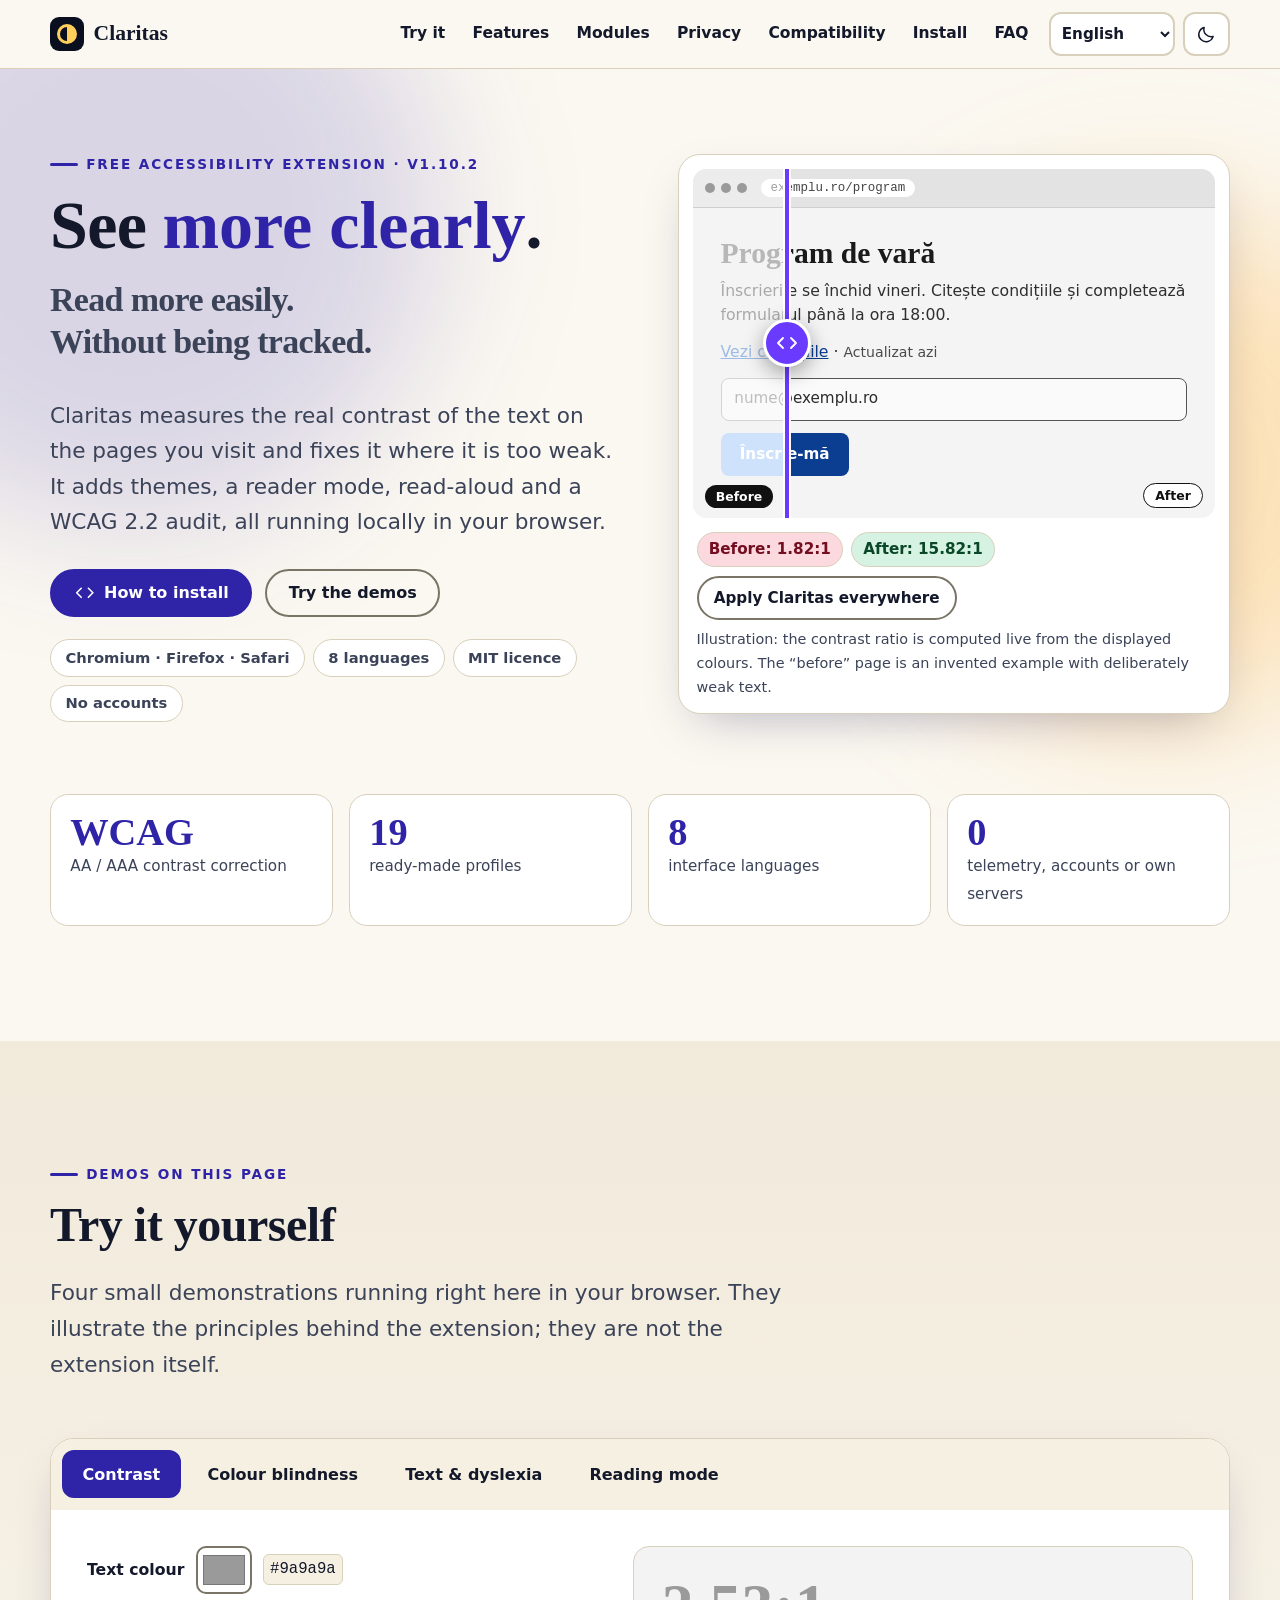
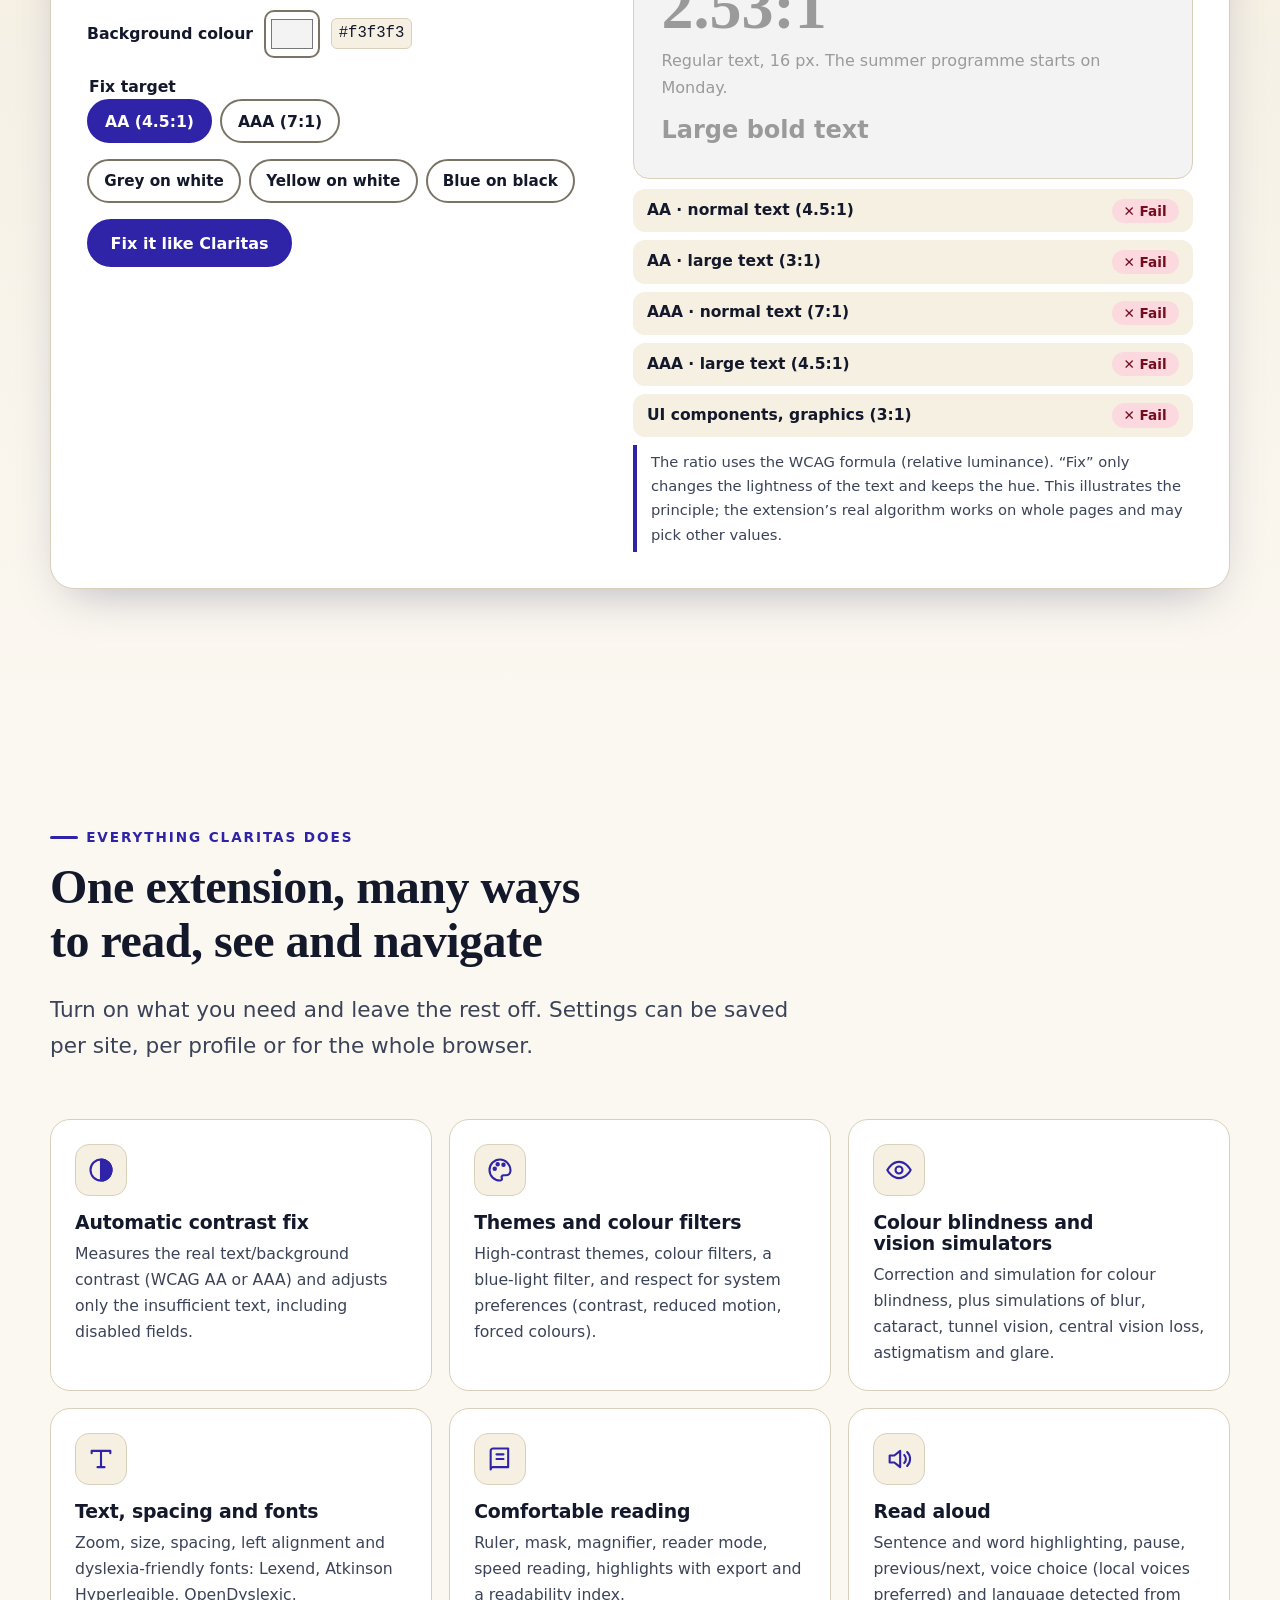
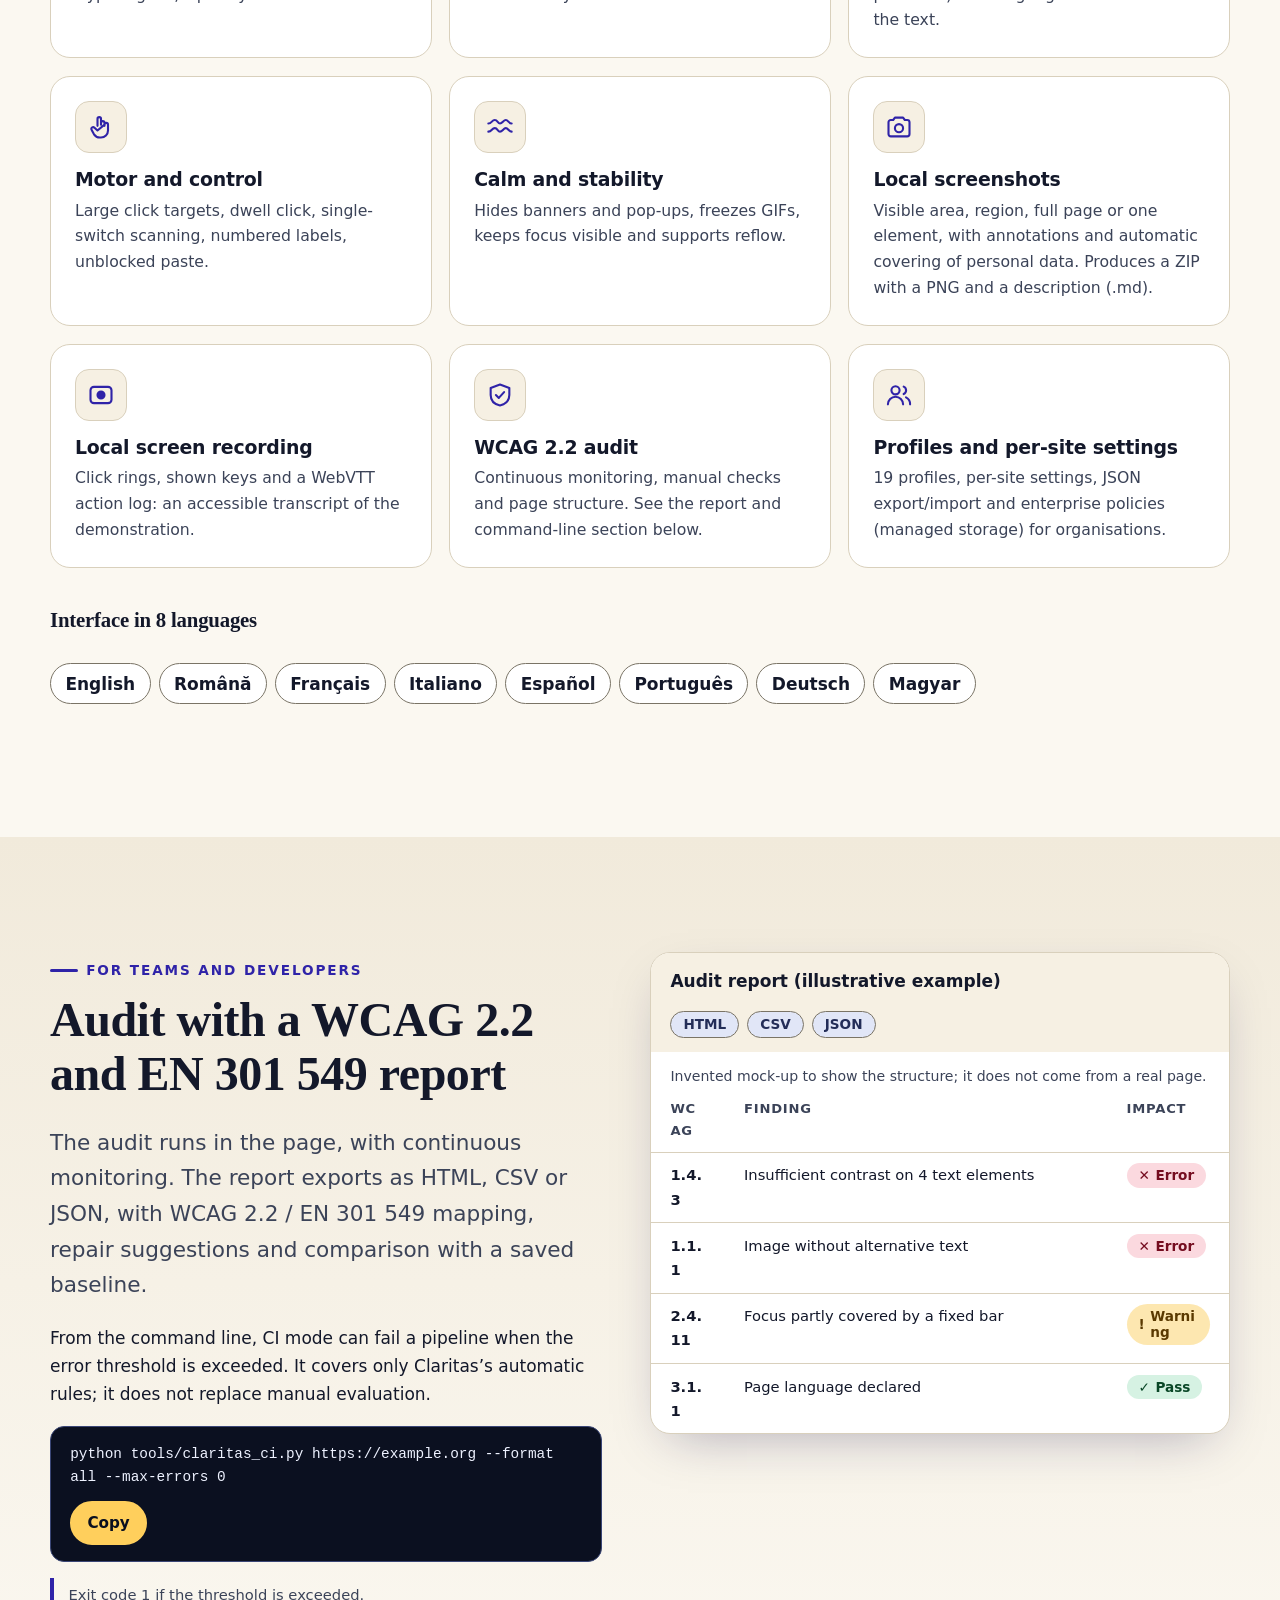
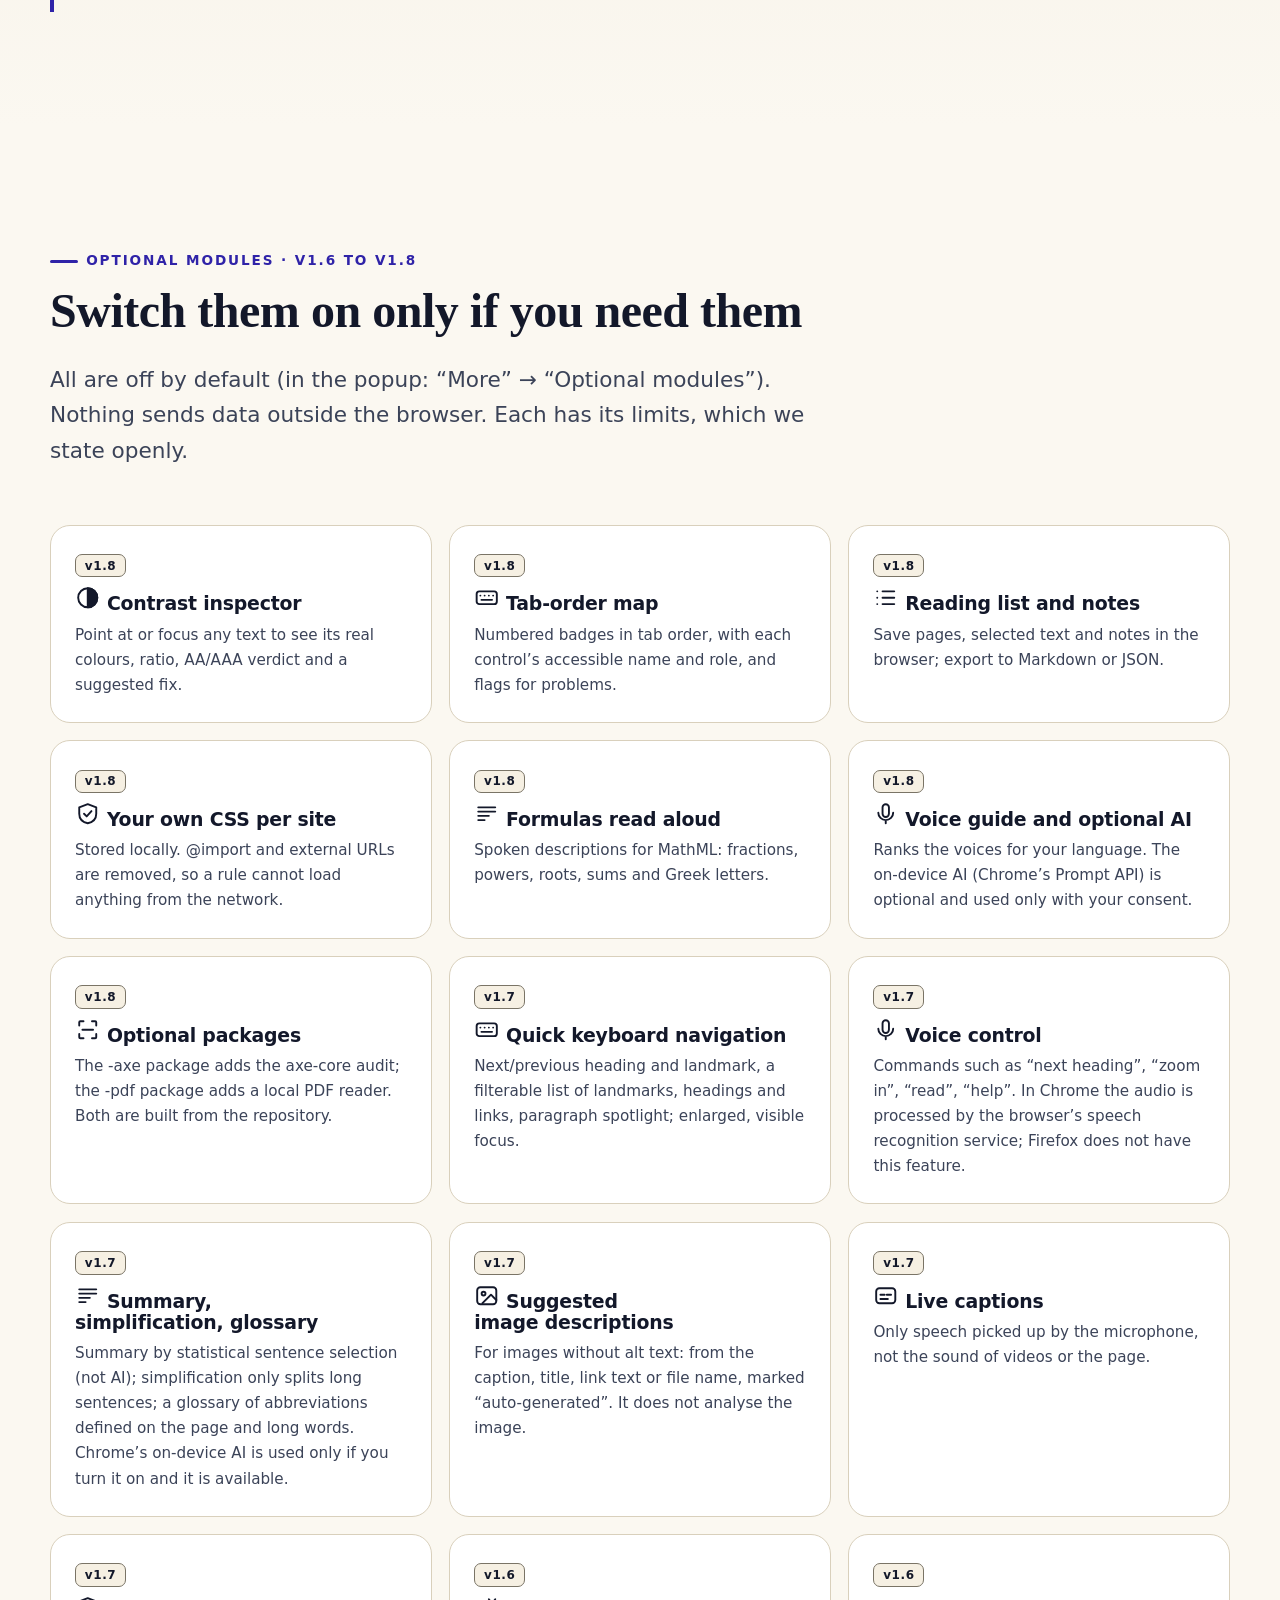
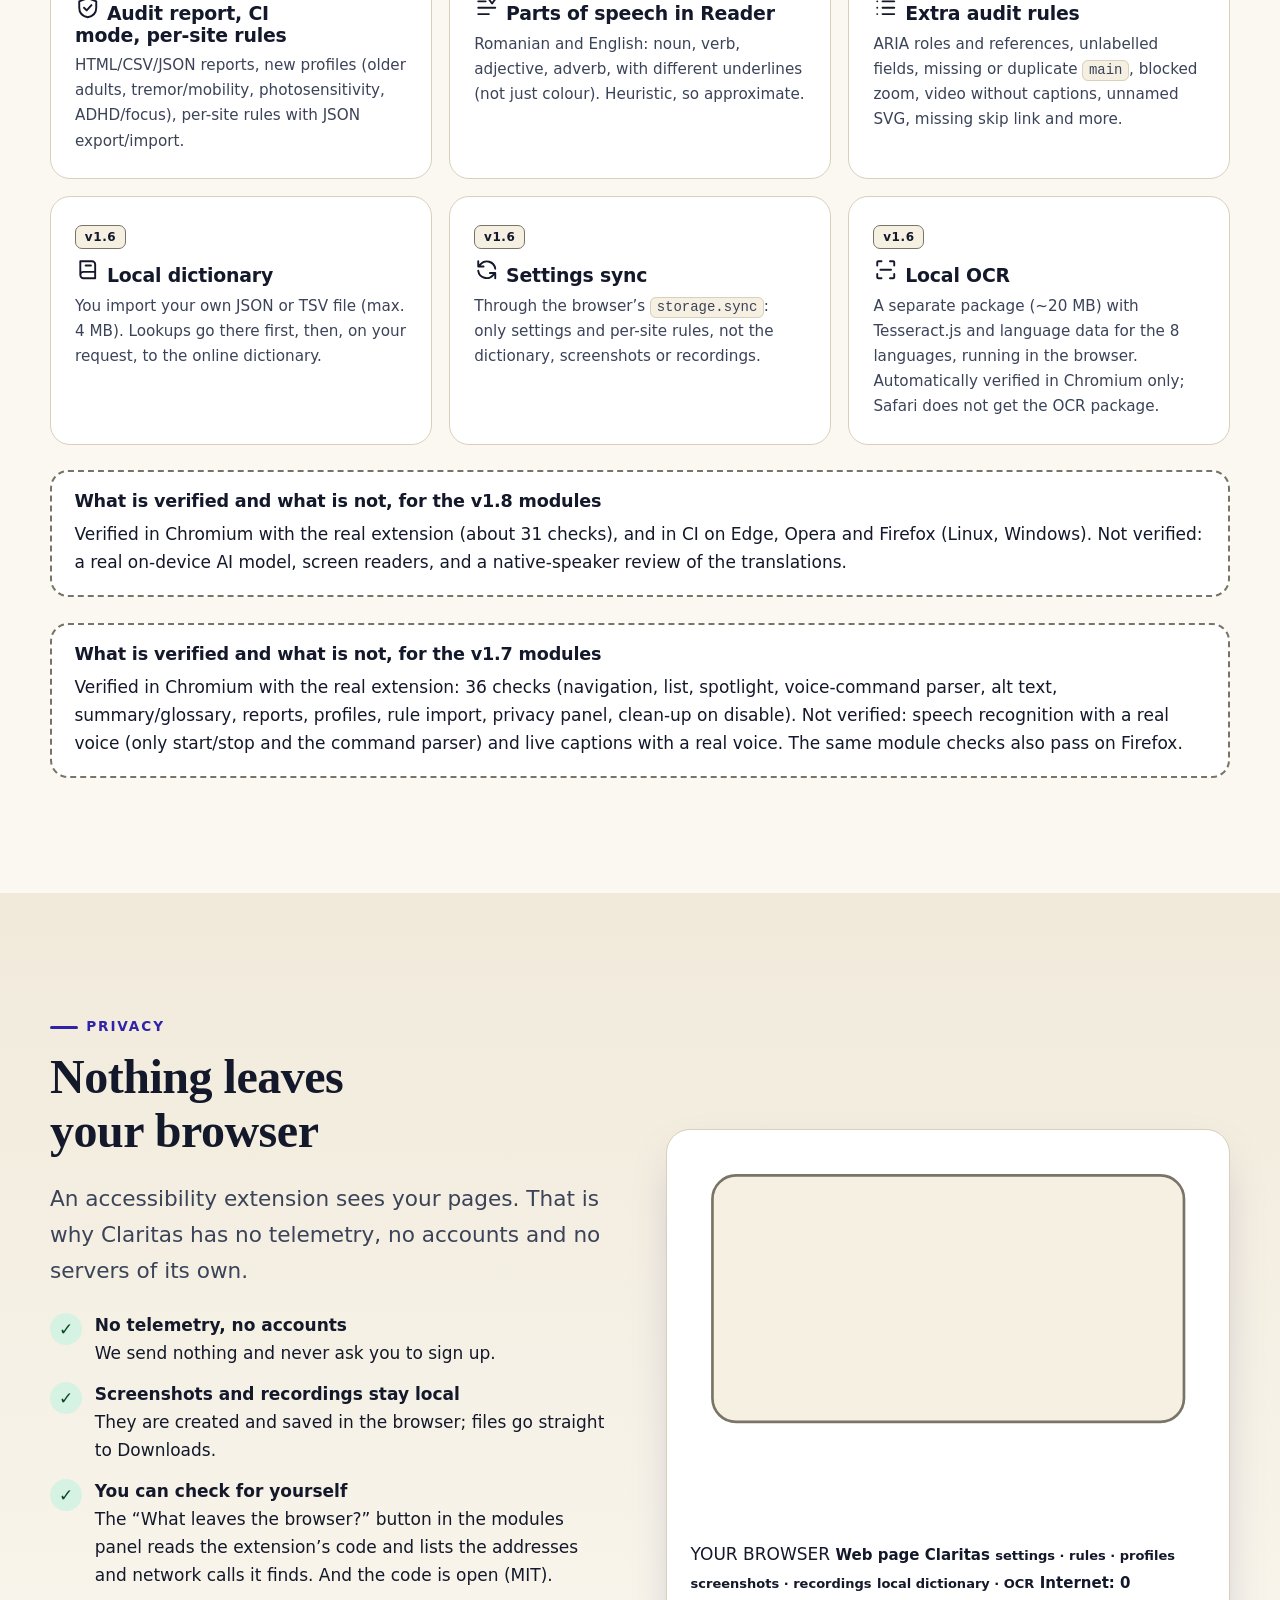
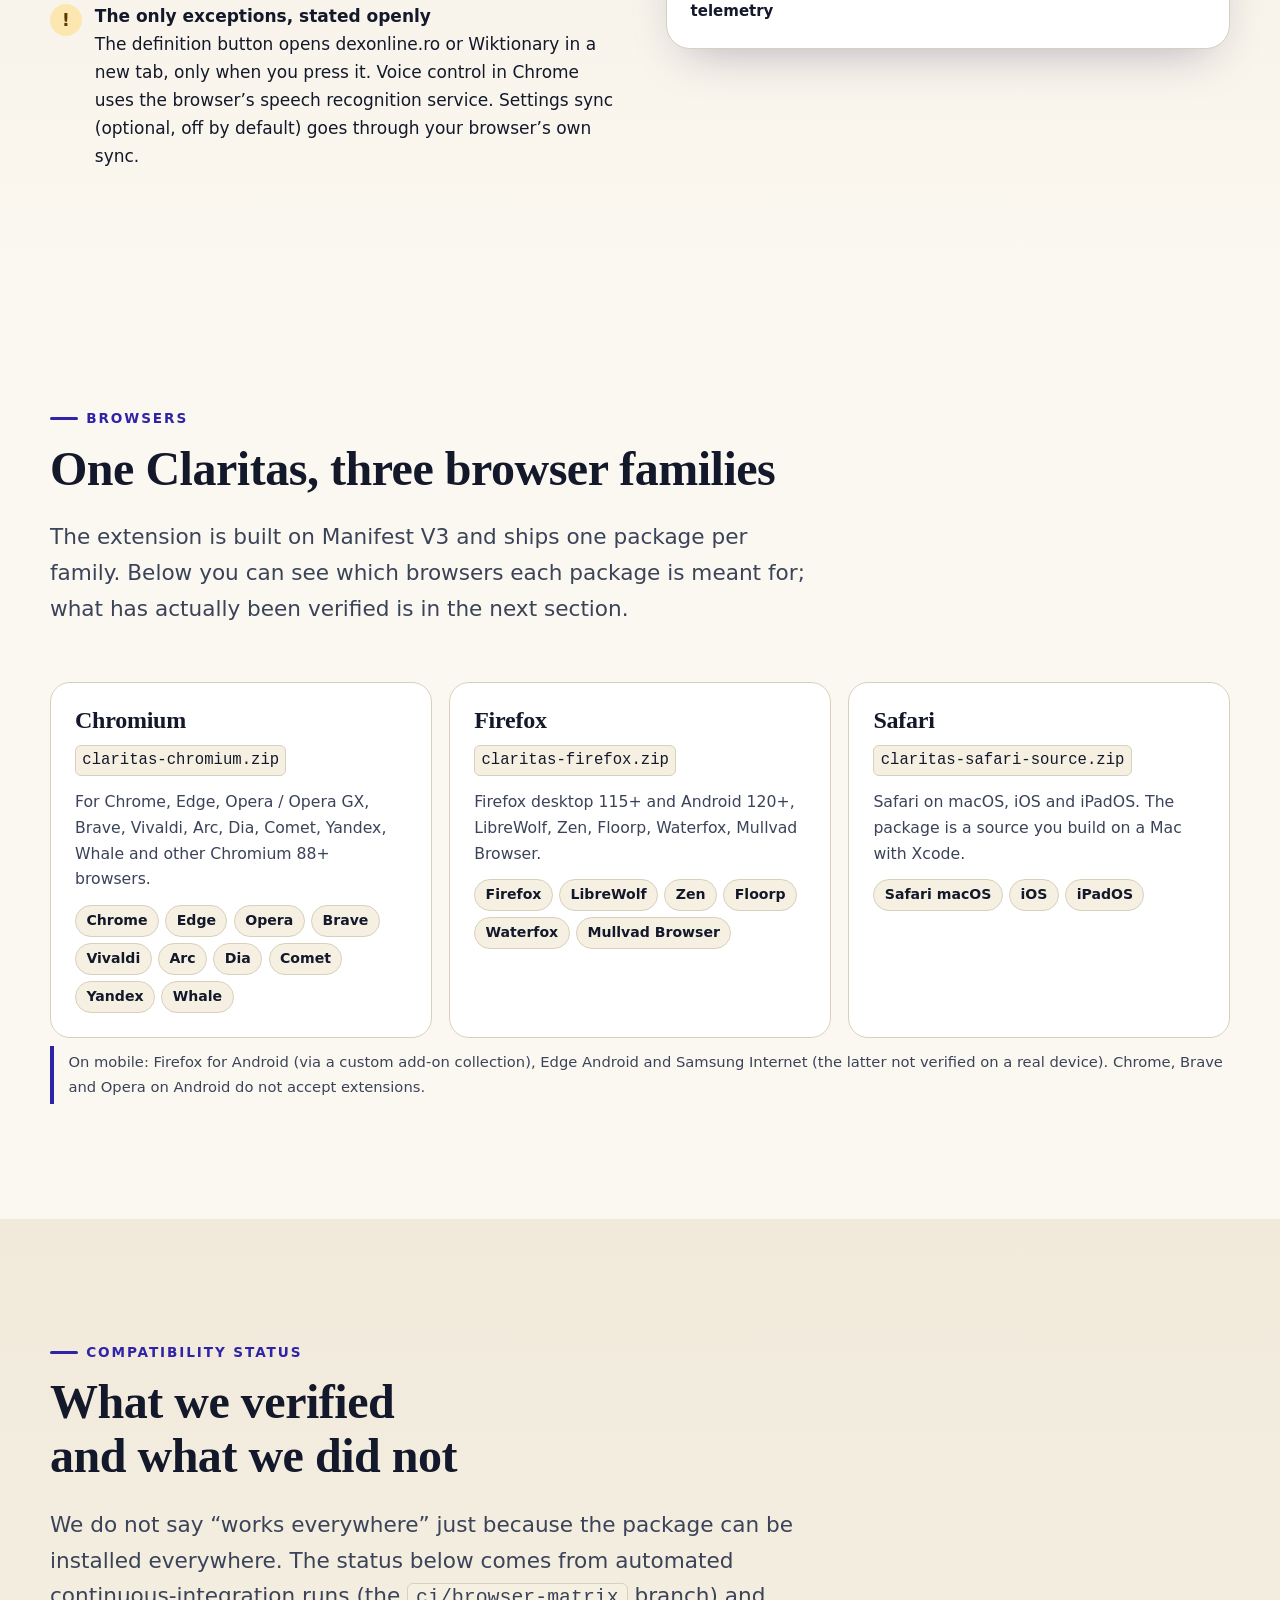
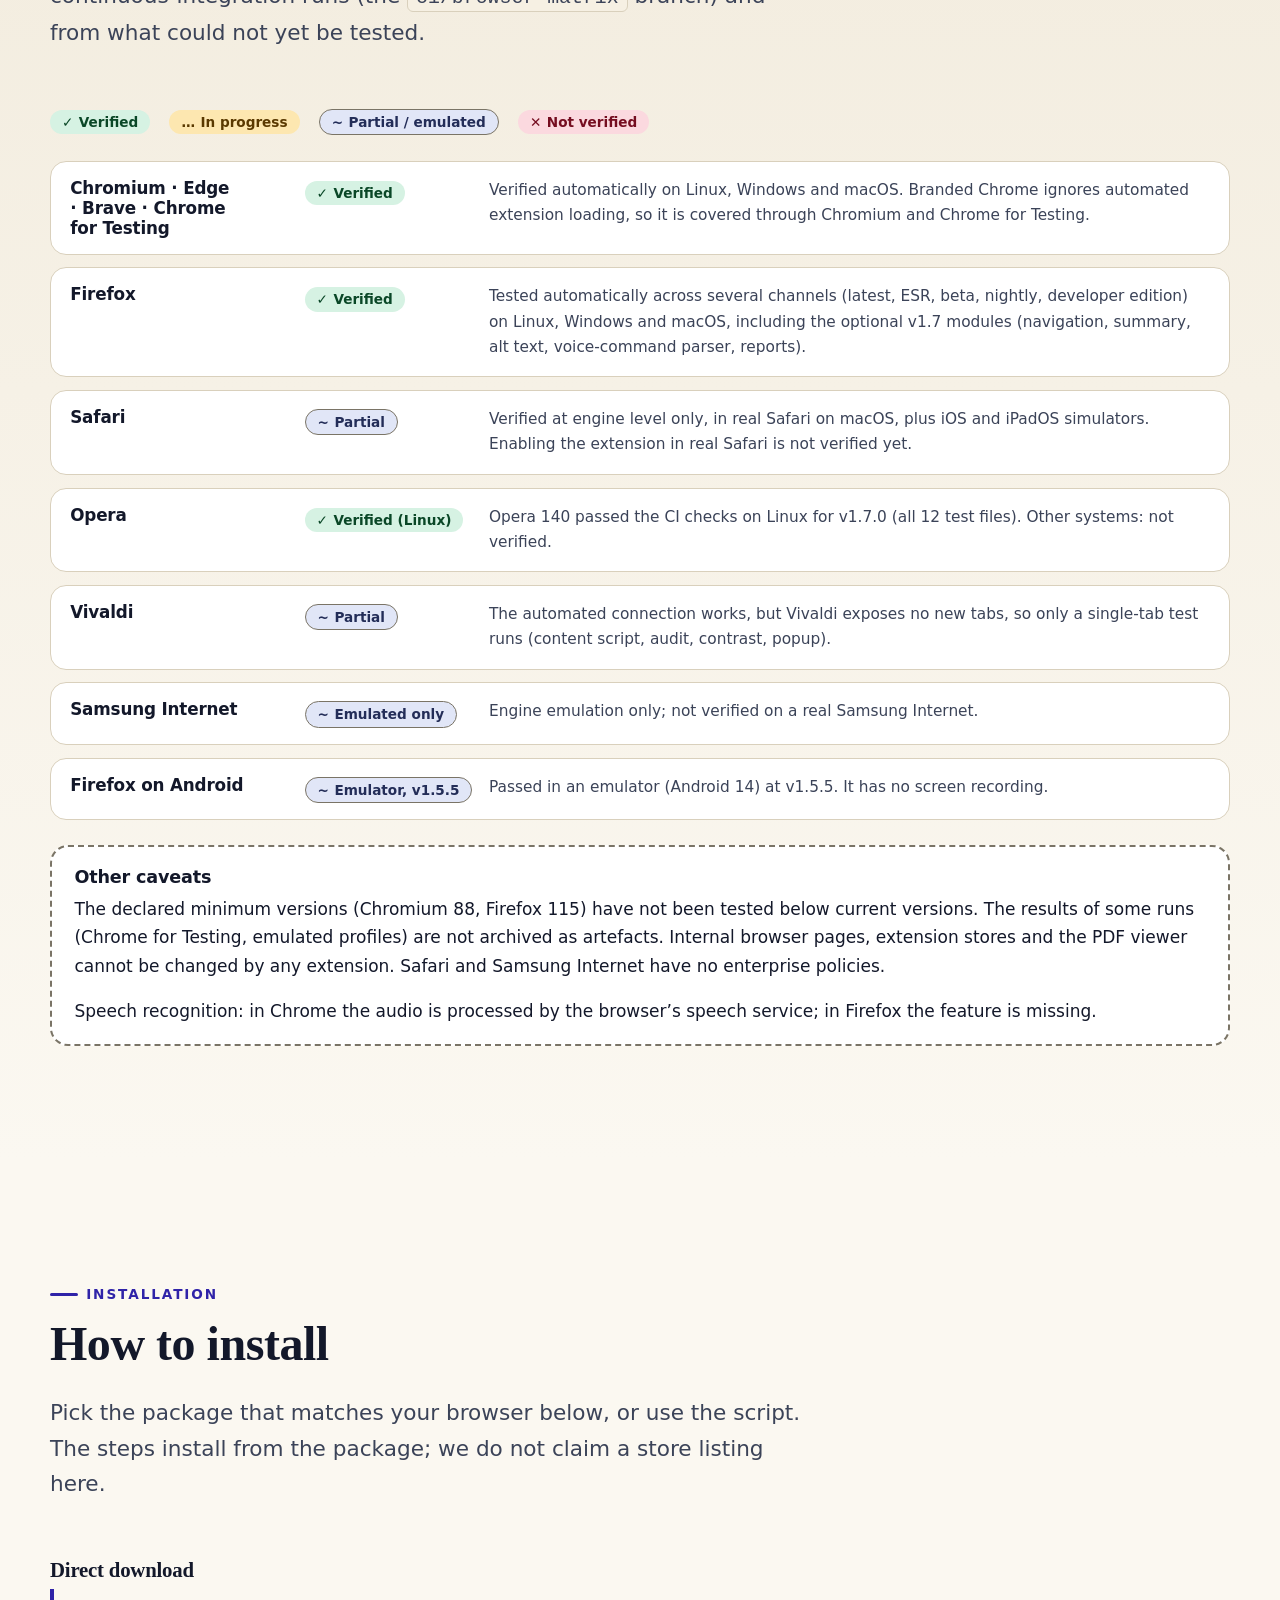
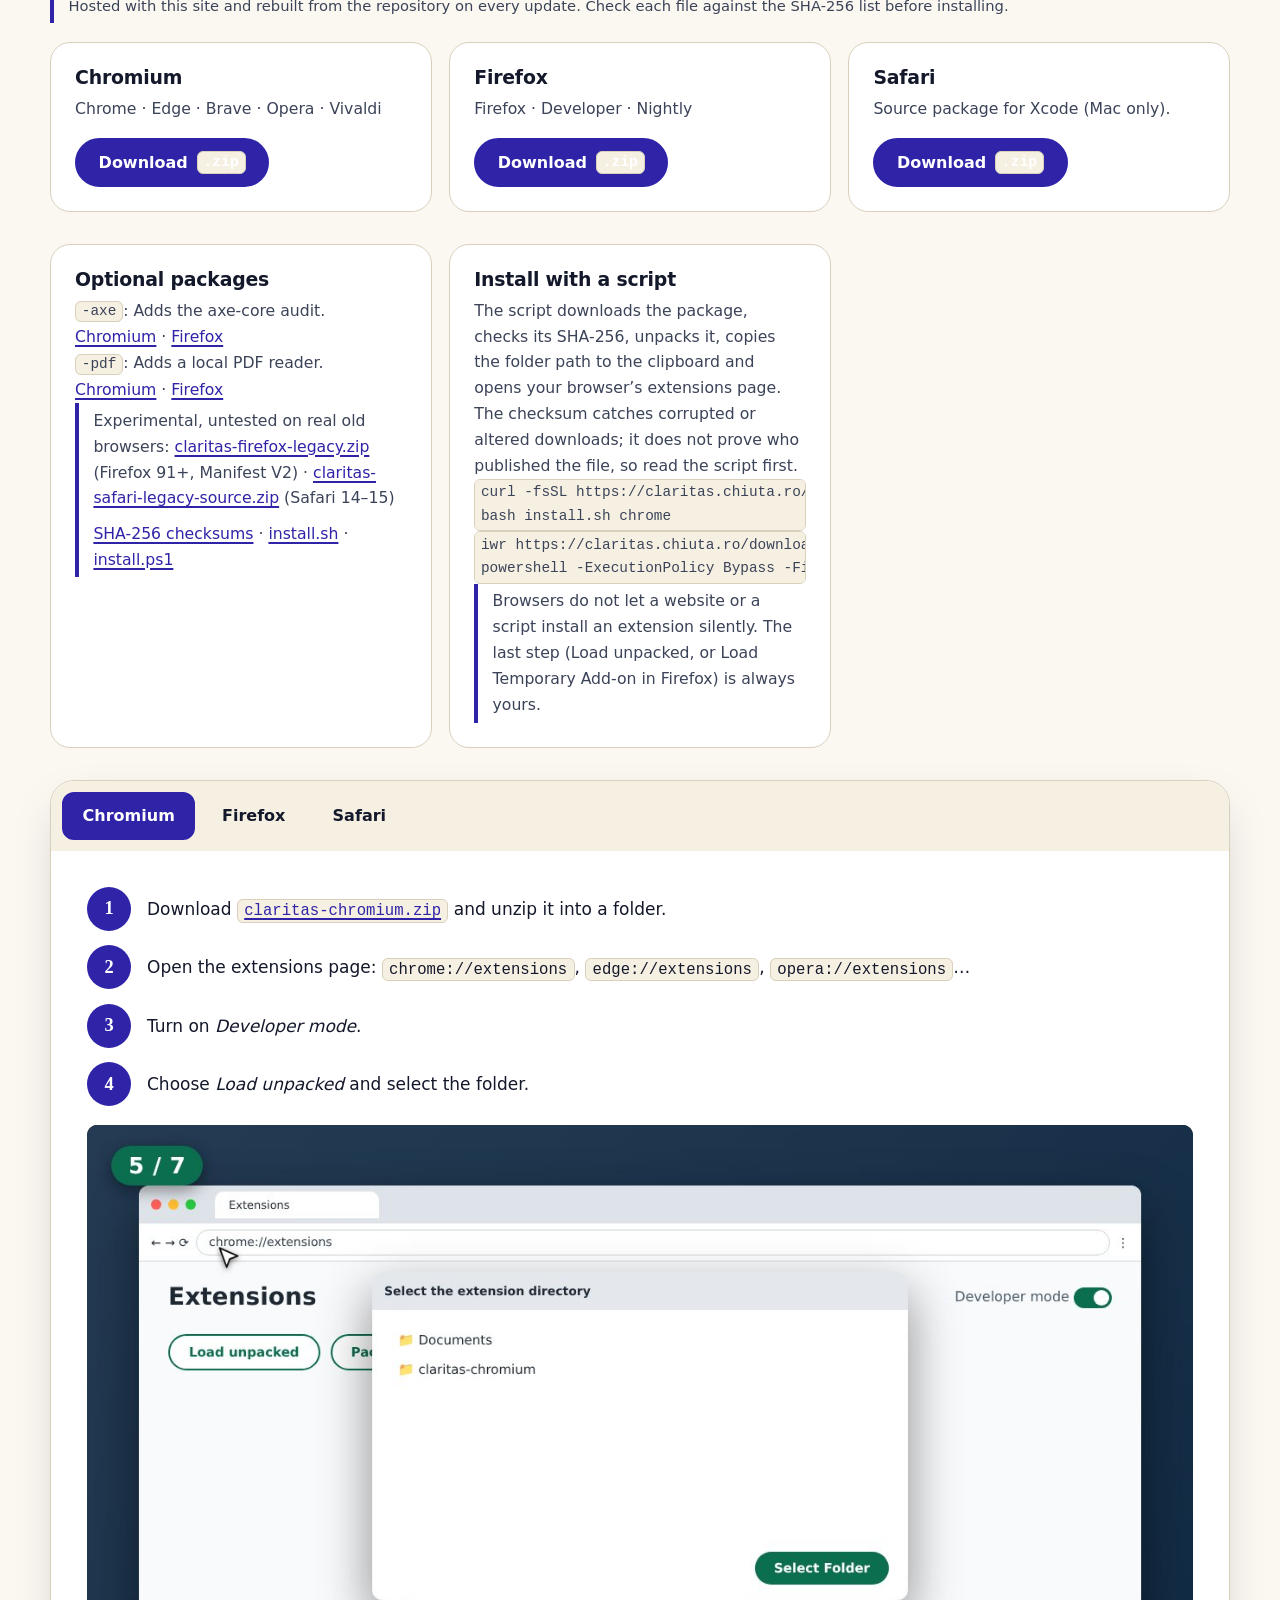
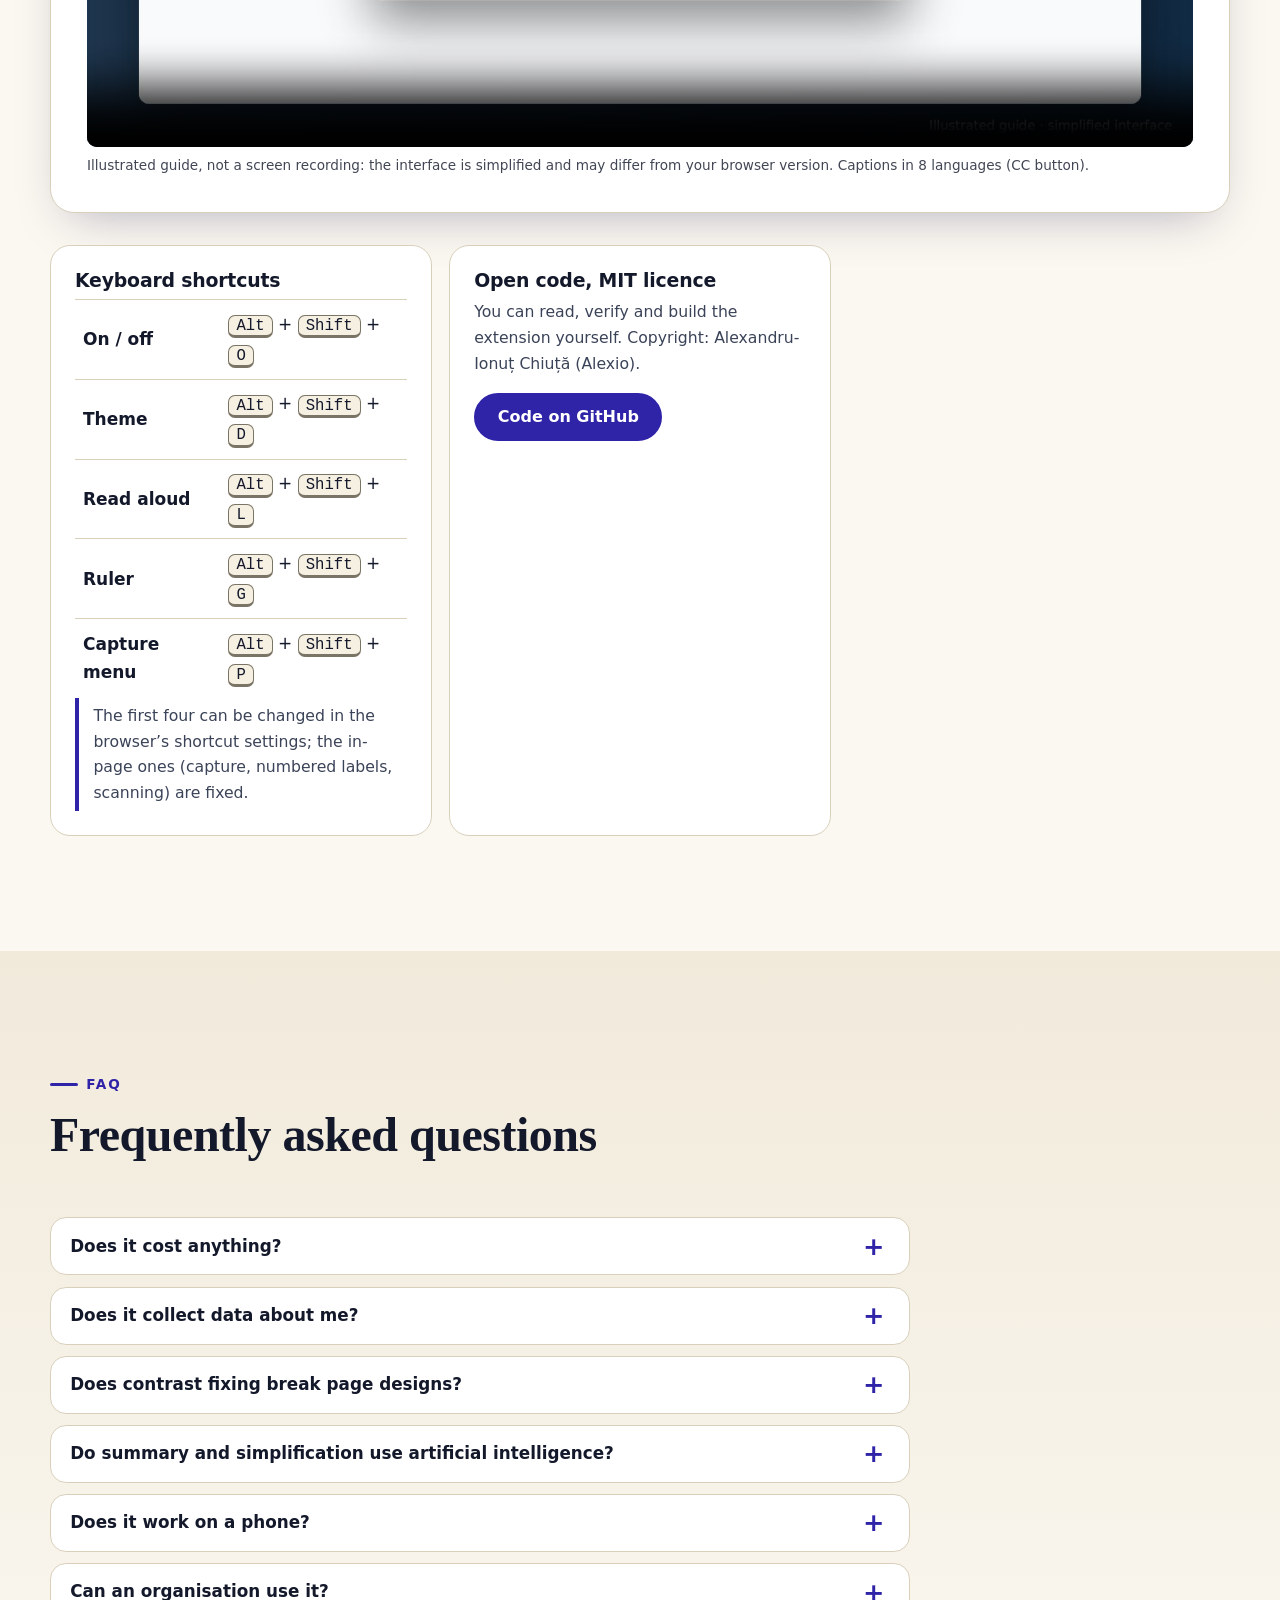
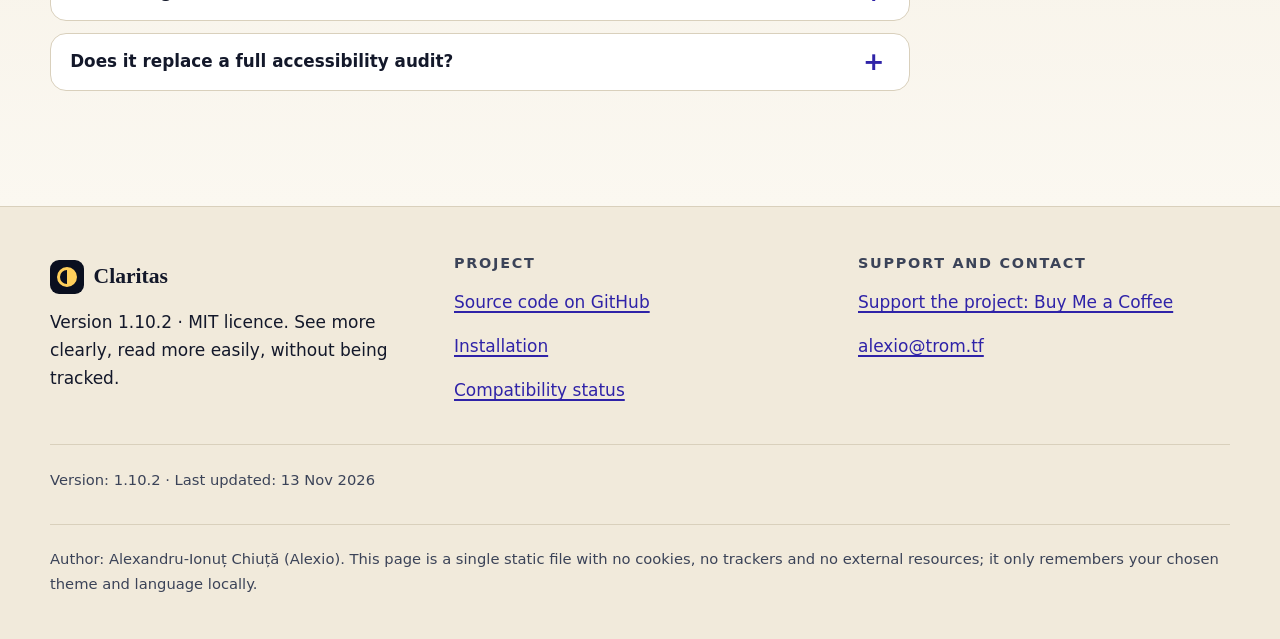
==== commit 11a8bca7: "v1.10.2: reparații de accesibilitate găsite de axe-core pe paginile proprii, t23 + a11y-self, benchm" ====
--- a/site/index.html
+++ b/site/index.html
@@ -2914,7 +2914,7 @@
 <section class="hero" aria-labelledby="h-hero">
   <div class="wrap hero-grid">
     <div>
-      <p class="eyebrow"><span data-en="Free accessibility extension · v1.10.1">Extensie gratuită de accesibilitate · v1.10.1</span></p>
+      <p class="eyebrow"><span data-en="Free accessibility extension · v1.10.2">Extensie gratuită de accesibilitate · v1.10.2</span></p>
       <h1 id="h-hero"><span data-en="See &lt;span class=&quot;focus&quot;&gt;more clearly&lt;/span&gt;.&lt;span class=&quot;sub&quot;&gt;Read more easily. Without being tracked.&lt;/span&gt;">Vezi <span class="focus">mai clar</span>.<span class="sub">Citești mai ușor. Fără să te urmărească nimeni.</span></span></h1>
       <p class="lead"><span data-en="Claritas measures the real contrast of the text on the pages you visit and fixes it where it is too weak. It adds themes, a reader mode, read-aloud and a WCAG 2.2 audit, all running locally in your browser.">Claritas măsoară contrastul real al textului din paginile pe care le vizitezi și îl corectează acolo unde e prea slab. Adaugă teme, mod cititor, citire cu voce și un audit WCAG 2.2, totul rulând local, în browserul tău.</span></p>
       <div class="cta">
@@ -3337,9 +3337,9 @@
         <p class="note"><a href="download/SHA256SUMS"><span data-en="SHA-256 checksums">Sume de control SHA-256</span></a> · <a href="download/install.sh">install.sh</a> · <a href="download/install.ps1">install.ps1</a></p></div>
       <div class="card rv" style="--d:.06s"><h3><span data-en="Install with a script">Instalare cu un script</span></h3>
         <p><span data-en="The script downloads the package, checks its SHA-256, unpacks it, copies the folder path to the clipboard and opens your browser’s extensions page. The checksum catches corrupted or altered downloads; it does not prove who published the file, so read the script first.">Scriptul descarcă pachetul, îi verifică SHA-256, îl despachetează, copiază calea folderului în clipboard și deschide pagina de extensii a browserului. Suma de control prinde descărcările corupte sau modificate; nu dovedește cine a publicat fișierul, așa că citește întâi scriptul.</span></p>
-        <p><code style="display:block;overflow-x:auto;white-space:pre;max-width:100%">curl -fsSL https://claritas.chiuta.ro/download/install.sh -o install.sh
+        <p><code tabindex="0" style="display:block;overflow-x:auto;white-space:pre;max-width:100%">curl -fsSL https://claritas.chiuta.ro/download/install.sh -o install.sh
 bash install.sh chrome</code></p>
-        <p><code style="display:block;overflow-x:auto;white-space:pre;max-width:100%">iwr https://claritas.chiuta.ro/download/install.ps1 -OutFile install.ps1
+        <p><code tabindex="0" style="display:block;overflow-x:auto;white-space:pre;max-width:100%">iwr https://claritas.chiuta.ro/download/install.ps1 -OutFile install.ps1
 powershell -ExecutionPolicy Bypass -File .\install.ps1 chrome</code></p>
         <p class="note"><span data-en="Browsers do not let a website or a script install an extension silently. The last step (Load unpacked, or Load Temporary Add-on in Firefox) is always yours.">Browserele nu permit unui site sau unui script să instaleze silențios o extensie. Ultimul pas (Încarcă extensie despachetată, sau Load Temporary Add-on în Firefox) rămâne mereu al tău.</span></p></div>
     </div>
@@ -3427,7 +3427,7 @@
     <div class="foot">
       <div>
         <p class="brand" style="margin:0 0 .6rem"><svg viewBox="0 0 34 34" aria-hidden="true" focusable="false"><rect width="34" height="34" rx="9" fill="#0a0f1f"/><circle cx="17" cy="17" r="8.5" fill="none" stroke="#ffcf5c" stroke-width="3"/><path d="M17 8.5a8.5 8.5 0 0 1 0 17z" fill="#ffcf5c"/></svg><span>Claritas</span></p>
-        <p><span data-en="Version 1.10.1 · MIT licence. See more clearly, read more easily, without being tracked.">Versiunea 1.10.1 · Licență MIT. Vezi mai clar, citești mai ușor, fără să te urmărească nimeni.</span></p>
+        <p><span data-en="Version 1.10.2 · MIT licence. See more clearly, read more easily, without being tracked.">Versiunea 1.10.2 · Licență MIT. Vezi mai clar, citești mai ușor, fără să te urmărească nimeni.</span></p>
       </div>
       <div>
         <h2><span data-en="Project">Proiect</span></h2>
@@ -3487,9 +3487,9 @@
   ttsLang:'en-US',lbTheme:'Theme',vt:function(p){return 'Claritas applied to '+p+'% of the page, from the right'},
   meta:{t:'Claritas — accessibility extension: see more clearly, read more easily',d:'Claritas: a free accessibility extension for Chromium, Firefox and Safari. Automatic contrast fixing, reader mode, read-aloud, WCAG 2.2 audit. No telemetry.',aria:'Change language'}}
 };
-var EN_H=["Skip to content", "Try it", "Features", "Modules", "Privacy", "Compatibility", "Install", "Free accessibility extension · v1.10.1", "See <span class=\"focus\">more clearly</span>.<span class=\"sub\">Read more easily. Without being tracked.</span>", "Claritas measures the real contrast of the text on the pages you visit and fixes it where it is too weak. It adds themes, a reader mode, read-aloud and a WCAG 2.2 audit, all running locally in your browser.", "How to install", "Try the demos", "8 languages", "MIT licence", "No accounts", "Before", "After", "Apply Claritas everywhere", "Illustration: the contrast ratio is computed live from the displayed colours. The “before” page is an invented example with deliberately weak text.", "AA / AAA contrast correction", "ready-made profiles", "interface languages", "telemetry, accounts or own servers", "Demos on this page", "Try it yourself", "Four small demonstrations running right here in your browser. They illustrate the principles behind the extension; they are not the extension itself.", "Contrast", "Colour blindness", "Text &amp; dyslexia", "Reading mode", "Text colour", "Background colour", "Fix target", "AA (4.5:1)", "Grey on white", "Yellow on white", "Blue on black", "Fix it like Claritas", "Regular text, 16 px. The summer programme starts on Monday.", "Large bold text", "AA · normal text (4.5:1)", "AA · large text (3:1)", "AAA · normal text (7:1)", "AAA · large text (4.5:1)", "UI components, graphics (3:1)", "The ratio uses the WCAG formula (relative luminance). “Fix” only changes the lightness of the text and keeps the hue. This illustrates the principle; the extension’s real algorithm works on whole pages and may pick other values.", "How it might look to someone with…", "Typical vision", "Protanopia", "Deuteranopia", "Tritanopia", "Achromatopsia", "Approximate simulation made with SVG colour filters. Real experience varies from person to person. Claritas includes both simulation and colour correction, but the lesson is simple: never convey information by colour alone.", "Requests this month", "Approved", "Rejected", "Pending", "Colour only: which one is “good”?", "Text size: <output id=\"oSize2\">100</output>%", "Line height: <output id=\"oLh2\">1.65</output>", "Letter spacing: <output id=\"oLs2\">0</output> em", "Word spacing: <output id=\"oWs2\">0</output> em", "Font", "System sans-serif", "Wide sans-serif (Verdana)", "Serif", "Monospaced", "Left-aligned, no justified text", "Simulate dyslexia (letters shuffled inside words)", "WCAG 1.4.12 spacing", "Reset", "Claritas bundles the Lexend, Atkinson Hyperlegible and OpenDyslexic fonts inside the package. This demo only uses your system’s fonts, with no downloads.", "Reading aids", "Reading ruler", "Mask (dims the rest)", "Emphasise word beginnings", "Move the ruler with the mouse or your finger. By keyboard: focus the text and use the up/down arrows.", "Speed reading (one word at a time)", "Speed: <output id=\"oWpm2\">240</output> words/min", "Start", "Read aloud", "Read-aloud uses your browser’s voices. Claritas prefers local voices.", "Everything Claritas does", "One extension, many ways to read, see and navigate", "Turn on what you need and leave the rest off. Settings can be saved per site, per profile or for the whole browser.", "Automatic contrast fix", "Measures the real text/background contrast (WCAG AA or AAA) and adjusts only the insufficient text, including disabled fields.", "Themes and colour filters", "High-contrast themes, colour filters, a blue-light filter, and respect for system preferences (contrast, reduced motion, forced colours).", "Colour blindness and vision simulators", "Correction and simulation for colour blindness, plus simulations of blur, cataract, tunnel vision, central vision loss, astigmatism and glare.", "Text, spacing and fonts", "Zoom, size, spacing, left alignment and dyslexia-friendly fonts: Lexend, Atkinson Hyperlegible, OpenDyslexic.", "Comfortable reading", "Ruler, mask, magnifier, reader mode, speed reading, highlights with export and a readability index.", "Sentence and word highlighting, pause, previous/next, voice choice (local voices preferred) and language detected from the text.", "Motor and control", "Large click targets, dwell click, single-switch scanning, numbered labels, unblocked paste.", "Calm and stability", "Hides banners and pop-ups, freezes GIFs, keeps focus visible and supports reflow.", "Local screenshots", "Visible area, region, full page or one element, with annotations and automatic covering of personal data. Produces a ZIP with a PNG and a description (.md).", "Local screen recording", "Click rings, shown keys and a WebVTT action log: an accessible transcript of the demonstration.", "WCAG 2.2 audit", "Continuous monitoring, manual checks and page structure. See the report and command-line section below.", "Profiles and per-site settings", "19 profiles, per-site settings, JSON export/import and enterprise policies (managed storage) for organisations.", "Interface in 8 languages", "For teams and developers", "Audit with a WCAG 2.2 and EN 301 549 report", "The audit runs in the page, with continuous monitoring. The report exports as HTML, CSV or JSON, with WCAG 2.2 / EN 301 549 mapping, repair suggestions and comparison with a saved baseline.", "From the command line, CI mode can fail a pipeline when the error threshold is exceeded. It covers only Claritas’s automatic rules; it does not replace manual evaluation.", "Exit code 1 if the threshold is exceeded.", "Audit report (illustrative example)", "Invented mock-up to show the structure; it does not come from a real page.", "Finding", "Impact", "Insufficient contrast on 4 text elements", "Error", "Image without alternative text", "Focus partly covered by a fixed bar", "Warning", "Page language declared", "Pass", "Optional modules · v1.6 to v1.8", "Switch them on only if you need them", "All are off by default (in the popup: “More” → “Optional modules”). Nothing sends data outside the browser. Each has its limits, which we state openly.", "Quick keyboard navigation", "Next/previous heading and landmark, a filterable list of landmarks, headings and links, paragraph spotlight; enlarged, visible focus.", "Voice control", "Commands such as “next heading”, “zoom in”, “read”, “help”. In Chrome the audio is processed by the browser’s speech recognition service; Firefox does not have this feature.", "Summary, simplification, glossary", "Summary by statistical sentence selection (not AI); simplification only splits long sentences; a glossary of abbreviations defined on the page and long words. Chrome’s on-device AI is used only if you turn it on and it is available.", "Suggested image descriptions", "For images without alt text: from the caption, title, link text or file name, marked “auto-generated”. It does not analyse the image.", "Live captions", "Only speech picked up by the microphone, not the sound of videos or the page.", "Audit report, CI mode, per-site rules", "HTML/CSV/JSON reports, new profiles (older adults, tremor/mobility, photosensitivity, ADHD/focus), per-site rules with JSON export/import.", "Parts of speech in Reader", "Romanian and English: noun, verb, adjective, adverb, with different underlines (not just colour). Heuristic, so approximate.", "Extra audit rules", "ARIA roles and references, unlabelled fields, missing or duplicate <code>main</code>, blocked zoom, video without captions, unnamed SVG, missing skip link and more.", "Local dictionary", "You import your own JSON or TSV file (max. 4 MB). Lookups go there first, then, on your request, to the online dictionary.", "Settings sync", "Through the browser’s <code>storage.sync</code>: only settings and per-site rules, not the dictionary, screenshots or recordings.", "Local OCR", "A separate package (~20 MB) with Tesseract.js and language data for the 8 languages, running in the browser. Automatically verified in Chromium only; Safari does not get the OCR package.", "What is verified and what is not, for the v1.7 modules", "Verified in Chromium with the real extension: 36 checks (navigation, list, spotlight, voice-command parser, alt text, summary/glossary, reports, profiles, rule import, privacy panel, clean-up on disable). Not verified: speech recognition with a real voice (only start/stop and the command parser) and live captions with a real voice. The same module checks also pass on Firefox.", "Nothing leaves your browser", "An accessibility extension sees your pages. That is why Claritas has no telemetry, no accounts and no servers of its own.", "No telemetry, no accounts", "We send nothing and never ask you to sign up.", "Screenshots and recordings stay local", "They are created and saved in the browser; files go straight to Downloads.", "You can check for yourself", "The “What leaves the browser?” button in the modules panel reads the extension’s code and lists the addresses and network calls it finds. And the code is open (MIT).", "The only exceptions, stated openly", "The definition button opens dexonline.ro or Wiktionary in a new tab, only when you press it. Voice control in Chrome uses the browser’s speech recognition service. Settings sync (optional, off by default) goes through your browser’s own sync.", "YOUR BROWSER", "Web page", "settings · rules · profiles", "screenshots · recordings", "local dictionary · OCR", "Internet: 0 telemetry", "Browsers", "One Claritas, three browser families", "The extension is built on Manifest V3 and ships one package per family. Below you can see which browsers each package is meant for; what has actually been verified is in the next section.", "For Chrome, Edge, Opera / Opera GX, Brave, Vivaldi, Arc, Dia, Comet, Yandex, Whale and other Chromium 88+ browsers.", "Firefox desktop 115+ and Android 120+, LibreWolf, Zen, Floorp, Waterfox, Mullvad Browser.", "Safari on macOS, iOS and iPadOS. The package is a source you build on a Mac with Xcode.", "On mobile: Firefox for Android (via a custom add-on collection), Edge Android and Samsung Internet (the latter not verified on a real device). Chrome, Brave and Opera on Android do not accept extensions.", "Compatibility status", "What we verified and what we did not", "We do not say “works everywhere” just because the package can be installed everywhere. The status below comes from automated continuous-integration runs (the <code>ci/browser-matrix</code> branch) and from what could not yet be tested.", "Verified", "In progress", "Partial / emulated", "Not verified", "Verified automatically on Linux, Windows and macOS. Branded Chrome ignores automated extension loading, so it is covered through Chromium and Chrome for Testing.", "Tested automatically across several channels (latest, ESR, beta, nightly, developer edition) on Linux, Windows and macOS, including the optional v1.7 modules (navigation, summary, alt text, voice-command parser, reports).", "Partial", "Verified at engine level only, in real Safari on macOS, plus iOS and iPadOS simulators. Enabling the extension in real Safari is not verified yet.", "Verified (Linux)", "Opera 140 passed the CI checks on Linux for v1.7.0 (all 12 test files). Other systems: not verified.", "The automated connection works, but Vivaldi exposes no new tabs, so only a single-tab test runs (content script, audit, contrast, popup).", "Emulated only", "Engine emulation only; not verified on a real Samsung Internet.", "Firefox on Android", "Emulator, v1.5.5", "Passed in an emulator (Android 14) at v1.5.5. It has no screen recording.", "Other caveats", "The declared minimum versions (Chromium 88, Firefox 115) have not been tested below current versions. The results of some runs (Chrome for Testing, emulated profiles) are not archived as artefacts. Internal browser pages, extension stores and the PDF viewer cannot be changed by any extension. Safari and Samsung Internet have no enterprise policies.", "Speech recognition: in Chrome the audio is processed by the browser’s speech service; in Firefox the feature is missing.", "Installation", "Pick the package that matches your browser below, or use the script. The steps install from the package; we do not claim a store listing here.", "Download <a href=\"download/claritas-chromium.zip\" download><code>claritas-chromium.zip</code></a> and unzip it into a folder.", "Open the extensions page: <code>chrome://extensions</code>, <code>edge://extensions</code>, <code>opera://extensions</code>…", "Turn on <em>Developer mode</em>.", "Choose <em>Load unpacked</em> and select the folder.", "Download <a href=\"download/claritas-firefox.zip\" download><code>claritas-firefox.zip</code></a>.", "Open <code>about:debugging#/runtime/this-firefox</code>.", "Choose <em>Load Temporary Add-on</em> and select <code>manifest.json</code>.", "For a permanent install, sign it as an unlisted add-on on addons.mozilla.org (ID <code>claritas@trom.tf</code>).", "Download <a href=\"download/claritas-safari-source.zip\" download><code>claritas-safari-source.zip</code></a> and unzip it on a Mac with Xcode.", "From the unzipped folder run <code>./build-safari.sh</code>.", "Enable the extension in Safari → Settings → Extensions.", "Note: enabling in real Safari is not yet verified by us (see “Compatibility status”).", "Keyboard shortcuts", "On / off", "Theme", "Ruler", "Capture menu", "The first four can be changed in the browser’s shortcut settings; the in-page ones (capture, numbered labels, scanning) are fixed.", "Open code, MIT licence", "You can read, verify and build the extension yourself. Copyright: Alexandru-Ionuț Chiuță (Alexio).", "Code on GitHub", "Frequently asked questions", "Does it cost anything?", "No. Claritas is free and open source (MIT). If it helps you, you can support the work with a coffee, but nothing is needed to use it.", "Does it collect data about me?", "It has no telemetry, accounts or servers of its own. The exceptions (the definition button, speech recognition in Chrome, optional sync) are described in the privacy section.", "Does contrast fixing break page designs?", "It adjusts only text with insufficient contrast, not the whole page. Limits: backgrounds that are images (not gradients) cannot be measured, and the high-contrast themes remove them. You can turn the fix off on a given site.", "Do summary and simplification use artificial intelligence?", "Not by default. The summary picks sentences statistically and simplification only splits long sentences. Chrome’s on-device model is used only if you turn it on and it is already available.", "Does it work on a phone?", "It depends on the browser: Firefox for Android (via a custom collection), Edge Android and Samsung Internet accept extensions; Chrome, Brave and Opera on Android do not. Safari on iOS/iPadOS needs building on a Mac. See “Compatibility status” for what was verified.", "Can an organisation use it?", "Yes, there are enterprise policies (managed storage) with the <code>defaults</code>, <code>enforce</code> and <code>sites</code> properties; enforced settings are locked in the popup. They have not yet been verified on a Chrome with real policies. Safari and Samsung Internet have no policies.", "Does it replace a full accessibility audit?", "No. Automatic rules find only some problems; the rest need manual evaluation and testing with people. Claritas includes a manual-checks list for exactly that reason.", "Version 1.10.1 · MIT licence. See more clearly, read more easily, without being tracked.", "Project", "Source code on GitHub", "Support and contact", "Support the project: Buy Me a Coffee", "Author: Alexandru-Ionuț Chiuță (Alexio). This page is a single static file with no cookies, no trackers and no external resources; it only remembers your chosen theme and language locally.", "Contrast inspector", "Point at or focus any text to see its real colours, ratio, AA/AAA verdict and a suggested fix.", "Tab-order map", "Numbered badges in tab order, with each control’s accessible name and role, and flags for problems.", "Reading list and notes", "Save pages, selected text and notes in the browser; export to Markdown or JSON.", "Your own CSS per site", "Stored locally. @import and external URLs are removed, so a rule cannot load anything from the network.", "Formulas read aloud", "Spoken descriptions for MathML: fractions, powers, roots, sums and Greek letters.", "Voice guide and optional AI", "Ranks the voices for your language. The on-device AI (Chrome’s Prompt API) is optional and used only with your consent.", "Optional packages", "The -axe package adds the axe-core audit; the -pdf package adds a local PDF reader. Both are built from the repository.", "What is verified and what is not, for the v1.8 modules", "Verified in Chromium with the real extension (about 31 checks), and in CI on Edge, Opera and Firefox (Linux, Windows). Not verified: a real on-device AI model, screen readers, and a native-speaker review of the translations.", "Direct download", "Hosted with this site and rebuilt from the repository on every update. Check each file against the SHA-256 list before installing.", "Optional packages", "Adds the axe-core audit.", "Adds a local PDF reader.", "SHA-256 checksums", "Install with a script", "The script downloads the package, checks its SHA-256, unpacks it, copies the folder path to the clipboard and opens your browser’s extensions page. The checksum catches corrupted or altered downloads; it does not prove who published the file, so read the script first.", "Browsers do not let a website or a script install an extension silently. The last step (Load unpacked, or Load Temporary Add-on in Firefox) is always yours.", "Source package for Xcode (Mac only).", "Download"];
+var EN_H=["Skip to content", "Try it", "Features", "Modules", "Privacy", "Compatibility", "Install", "Free accessibility extension · v1.10.2", "See <span class=\"focus\">more clearly</span>.<span class=\"sub\">Read more easily. Without being tracked.</span>", "Claritas measures the real contrast of the text on the pages you visit and fixes it where it is too weak. It adds themes, a reader mode, read-aloud and a WCAG 2.2 audit, all running locally in your browser.", "How to install", "Try the demos", "8 languages", "MIT licence", "No accounts", "Before", "After", "Apply Claritas everywhere", "Illustration: the contrast ratio is computed live from the displayed colours. The “before” page is an invented example with deliberately weak text.", "AA / AAA contrast correction", "ready-made profiles", "interface languages", "telemetry, accounts or own servers", "Demos on this page", "Try it yourself", "Four small demonstrations running right here in your browser. They illustrate the principles behind the extension; they are not the extension itself.", "Contrast", "Colour blindness", "Text &amp; dyslexia", "Reading mode", "Text colour", "Background colour", "Fix target", "AA (4.5:1)", "Grey on white", "Yellow on white", "Blue on black", "Fix it like Claritas", "Regular text, 16 px. The summer programme starts on Monday.", "Large bold text", "AA · normal text (4.5:1)", "AA · large text (3:1)", "AAA · normal text (7:1)", "AAA · large text (4.5:1)", "UI components, graphics (3:1)", "The ratio uses the WCAG formula (relative luminance). “Fix” only changes the lightness of the text and keeps the hue. This illustrates the principle; the extension’s real algorithm works on whole pages and may pick other values.", "How it might look to someone with…", "Typical vision", "Protanopia", "Deuteranopia", "Tritanopia", "Achromatopsia", "Approximate simulation made with SVG colour filters. Real experience varies from person to person. Claritas includes both simulation and colour correction, but the lesson is simple: never convey information by colour alone.", "Requests this month", "Approved", "Rejected", "Pending", "Colour only: which one is “good”?", "Text size: <output id=\"oSize2\">100</output>%", "Line height: <output id=\"oLh2\">1.65</output>", "Letter spacing: <output id=\"oLs2\">0</output> em", "Word spacing: <output id=\"oWs2\">0</output> em", "Font", "System sans-serif", "Wide sans-serif (Verdana)", "Serif", "Monospaced", "Left-aligned, no justified text", "Simulate dyslexia (letters shuffled inside words)", "WCAG 1.4.12 spacing", "Reset", "Claritas bundles the Lexend, Atkinson Hyperlegible and OpenDyslexic fonts inside the package. This demo only uses your system’s fonts, with no downloads.", "Reading aids", "Reading ruler", "Mask (dims the rest)", "Emphasise word beginnings", "Move the ruler with the mouse or your finger. By keyboard: focus the text and use the up/down arrows.", "Speed reading (one word at a time)", "Speed: <output id=\"oWpm2\">240</output> words/min", "Start", "Read aloud", "Read-aloud uses your browser’s voices. Claritas prefers local voices.", "Everything Claritas does", "One extension, many ways to read, see and navigate", "Turn on what you need and leave the rest off. Settings can be saved per site, per profile or for the whole browser.", "Automatic contrast fix", "Measures the real text/background contrast (WCAG AA or AAA) and adjusts only the insufficient text, including disabled fields.", "Themes and colour filters", "High-contrast themes, colour filters, a blue-light filter, and respect for system preferences (contrast, reduced motion, forced colours).", "Colour blindness and vision simulators", "Correction and simulation for colour blindness, plus simulations of blur, cataract, tunnel vision, central vision loss, astigmatism and glare.", "Text, spacing and fonts", "Zoom, size, spacing, left alignment and dyslexia-friendly fonts: Lexend, Atkinson Hyperlegible, OpenDyslexic.", "Comfortable reading", "Ruler, mask, magnifier, reader mode, speed reading, highlights with export and a readability index.", "Sentence and word highlighting, pause, previous/next, voice choice (local voices preferred) and language detected from the text.", "Motor and control", "Large click targets, dwell click, single-switch scanning, numbered labels, unblocked paste.", "Calm and stability", "Hides banners and pop-ups, freezes GIFs, keeps focus visible and supports reflow.", "Local screenshots", "Visible area, region, full page or one element, with annotations and automatic covering of personal data. Produces a ZIP with a PNG and a description (.md).", "Local screen recording", "Click rings, shown keys and a WebVTT action log: an accessible transcript of the demonstration.", "WCAG 2.2 audit", "Continuous monitoring, manual checks and page structure. See the report and command-line section below.", "Profiles and per-site settings", "19 profiles, per-site settings, JSON export/import and enterprise policies (managed storage) for organisations.", "Interface in 8 languages", "For teams and developers", "Audit with a WCAG 2.2 and EN 301 549 report", "The audit runs in the page, with continuous monitoring. The report exports as HTML, CSV or JSON, with WCAG 2.2 / EN 301 549 mapping, repair suggestions and comparison with a saved baseline.", "From the command line, CI mode can fail a pipeline when the error threshold is exceeded. It covers only Claritas’s automatic rules; it does not replace manual evaluation.", "Exit code 1 if the threshold is exceeded.", "Audit report (illustrative example)", "Invented mock-up to show the structure; it does not come from a real page.", "Finding", "Impact", "Insufficient contrast on 4 text elements", "Error", "Image without alternative text", "Focus partly covered by a fixed bar", "Warning", "Page language declared", "Pass", "Optional modules · v1.6 to v1.8", "Switch them on only if you need them", "All are off by default (in the popup: “More” → “Optional modules”). Nothing sends data outside the browser. Each has its limits, which we state openly.", "Quick keyboard navigation", "Next/previous heading and landmark, a filterable list of landmarks, headings and links, paragraph spotlight; enlarged, visible focus.", "Voice control", "Commands such as “next heading”, “zoom in”, “read”, “help”. In Chrome the audio is processed by the browser’s speech recognition service; Firefox does not have this feature.", "Summary, simplification, glossary", "Summary by statistical sentence selection (not AI); simplification only splits long sentences; a glossary of abbreviations defined on the page and long words. Chrome’s on-device AI is used only if you turn it on and it is available.", "Suggested image descriptions", "For images without alt text: from the caption, title, link text or file name, marked “auto-generated”. It does not analyse the image.", "Live captions", "Only speech picked up by the microphone, not the sound of videos or the page.", "Audit report, CI mode, per-site rules", "HTML/CSV/JSON reports, new profiles (older adults, tremor/mobility, photosensitivity, ADHD/focus), per-site rules with JSON export/import.", "Parts of speech in Reader", "Romanian and English: noun, verb, adjective, adverb, with different underlines (not just colour). Heuristic, so approximate.", "Extra audit rules", "ARIA roles and references, unlabelled fields, missing or duplicate <code>main</code>, blocked zoom, video without captions, unnamed SVG, missing skip link and more.", "Local dictionary", "You import your own JSON or TSV file (max. 4 MB). Lookups go there first, then, on your request, to the online dictionary.", "Settings sync", "Through the browser’s <code>storage.sync</code>: only settings and per-site rules, not the dictionary, screenshots or recordings.", "Local OCR", "A separate package (~20 MB) with Tesseract.js and language data for the 8 languages, running in the browser. Automatically verified in Chromium only; Safari does not get the OCR package.", "What is verified and what is not, for the v1.7 modules", "Verified in Chromium with the real extension: 36 checks (navigation, list, spotlight, voice-command parser, alt text, summary/glossary, reports, profiles, rule import, privacy panel, clean-up on disable). Not verified: speech recognition with a real voice (only start/stop and the command parser) and live captions with a real voice. The same module checks also pass on Firefox.", "Nothing leaves your browser", "An accessibility extension sees your pages. That is why Claritas has no telemetry, no accounts and no servers of its own.", "No telemetry, no accounts", "We send nothing and never ask you to sign up.", "Screenshots and recordings stay local", "They are created and saved in the browser; files go straight to Downloads.", "You can check for yourself", "The “What leaves the browser?” button in the modules panel reads the extension’s code and lists the addresses and network calls it finds. And the code is open (MIT).", "The only exceptions, stated openly", "The definition button opens dexonline.ro or Wiktionary in a new tab, only when you press it. Voice control in Chrome uses the browser’s speech recognition service. Settings sync (optional, off by default) goes through your browser’s own sync.", "YOUR BROWSER", "Web page", "settings · rules · profiles", "screenshots · recordings", "local dictionary · OCR", "Internet: 0 telemetry", "Browsers", "One Claritas, three browser families", "The extension is built on Manifest V3 and ships one package per family. Below you can see which browsers each package is meant for; what has actually been verified is in the next section.", "For Chrome, Edge, Opera / Opera GX, Brave, Vivaldi, Arc, Dia, Comet, Yandex, Whale and other Chromium 88+ browsers.", "Firefox desktop 115+ and Android 120+, LibreWolf, Zen, Floorp, Waterfox, Mullvad Browser.", "Safari on macOS, iOS and iPadOS. The package is a source you build on a Mac with Xcode.", "On mobile: Firefox for Android (via a custom add-on collection), Edge Android and Samsung Internet (the latter not verified on a real device). Chrome, Brave and Opera on Android do not accept extensions.", "Compatibility status", "What we verified and what we did not", "We do not say “works everywhere” just because the package can be installed everywhere. The status below comes from automated continuous-integration runs (the <code>ci/browser-matrix</code> branch) and from what could not yet be tested.", "Verified", "In progress", "Partial / emulated", "Not verified", "Verified automatically on Linux, Windows and macOS. Branded Chrome ignores automated extension loading, so it is covered through Chromium and Chrome for Testing.", "Tested automatically across several channels (latest, ESR, beta, nightly, developer edition) on Linux, Windows and macOS, including the optional v1.7 modules (navigation, summary, alt text, voice-command parser, reports).", "Partial", "Verified at engine level only, in real Safari on macOS, plus iOS and iPadOS simulators. Enabling the extension in real Safari is not verified yet.", "Verified (Linux)", "Opera 140 passed the CI checks on Linux for v1.7.0 (all 12 test files). Other systems: not verified.", "The automated connection works, but Vivaldi exposes no new tabs, so only a single-tab test runs (content script, audit, contrast, popup).", "Emulated only", "Engine emulation only; not verified on a real Samsung Internet.", "Firefox on Android", "Emulator, v1.5.5", "Passed in an emulator (Android 14) at v1.5.5. It has no screen recording.", "Other caveats", "The declared minimum versions (Chromium 88, Firefox 115) have not been tested below current versions. The results of some runs (Chrome for Testing, emulated profiles) are not archived as artefacts. Internal browser pages, extension stores and the PDF viewer cannot be changed by any extension. Safari and Samsung Internet have no enterprise policies.", "Speech recognition: in Chrome the audio is processed by the browser’s speech service; in Firefox the feature is missing.", "Installation", "Pick the package that matches your browser below, or use the script. The steps install from the package; we do not claim a store listing here.", "Download <a href=\"download/claritas-chromium.zip\" download><code>claritas-chromium.zip</code></a> and unzip it into a folder.", "Open the extensions page: <code>chrome://extensions</code>, <code>edge://extensions</code>, <code>opera://extensions</code>…", "Turn on <em>Developer mode</em>.", "Choose <em>Load unpacked</em> and select the folder.", "Download <a href=\"download/claritas-firefox.zip\" download><code>claritas-firefox.zip</code></a>.", "Open <code>about:debugging#/runtime/this-firefox</code>.", "Choose <em>Load Temporary Add-on</em> and select <code>manifest.json</code>.", "For a permanent install, sign it as an unlisted add-on on addons.mozilla.org (ID <code>claritas@trom.tf</code>).", "Download <a href=\"download/claritas-safari-source.zip\" download><code>claritas-safari-source.zip</code></a> and unzip it on a Mac with Xcode.", "From the unzipped folder run <code>./build-safari.sh</code>.", "Enable the extension in Safari → Settings → Extensions.", "Note: enabling in real Safari is not yet verified by us (see “Compatibility status”).", "Keyboard shortcuts", "On / off", "Theme", "Ruler", "Capture menu", "The first four can be changed in the browser’s shortcut settings; the in-page ones (capture, numbered labels, scanning) are fixed.", "Open code, MIT licence", "You can read, verify and build the extension yourself. Copyright: Alexandru-Ionuț Chiuță (Alexio).", "Code on GitHub", "Frequently asked questions", "Does it cost anything?", "No. Claritas is free and open source (MIT). If it helps you, you can support the work with a coffee, but nothing is needed to use it.", "Does it collect data about me?", "It has no telemetry, accounts or servers of its own. The exceptions (the definition button, speech recognition in Chrome, optional sync) are described in the privacy section.", "Does contrast fixing break page designs?", "It adjusts only text with insufficient contrast, not the whole page. Limits: backgrounds that are images (not gradients) cannot be measured, and the high-contrast themes remove them. You can turn the fix off on a given site.", "Do summary and simplification use artificial intelligence?", "Not by default. The summary picks sentences statistically and simplification only splits long sentences. Chrome’s on-device model is used only if you turn it on and it is already available.", "Does it work on a phone?", "It depends on the browser: Firefox for Android (via a custom collection), Edge Android and Samsung Internet accept extensions; Chrome, Brave and Opera on Android do not. Safari on iOS/iPadOS needs building on a Mac. See “Compatibility status” for what was verified.", "Can an organisation use it?", "Yes, there are enterprise policies (managed storage) with the <code>defaults</code>, <code>enforce</code> and <code>sites</code> properties; enforced settings are locked in the popup. They have not yet been verified on a Chrome with real policies. Safari and Samsung Internet have no policies.", "Does it replace a full accessibility audit?", "No. Automatic rules find only some problems; the rest need manual evaluation and testing with people. Claritas includes a manual-checks list for exactly that reason.", "Version 1.10.2 · MIT licence. See more clearly, read more easily, without being tracked.", "Project", "Source code on GitHub", "Support and contact", "Support the project: Buy Me a Coffee", "Author: Alexandru-Ionuț Chiuță (Alexio). This page is a single static file with no cookies, no trackers and no external resources; it only remembers your chosen theme and language locally.", "Contrast inspector", "Point at or focus any text to see its real colours, ratio, AA/AAA verdict and a suggested fix.", "Tab-order map", "Numbered badges in tab order, with each control’s accessible name and role, and flags for problems.", "Reading list and notes", "Save pages, selected text and notes in the browser; export to Markdown or JSON.", "Your own CSS per site", "Stored locally. @import and external URLs are removed, so a rule cannot load anything from the network.", "Formulas read aloud", "Spoken descriptions for MathML: fractions, powers, roots, sums and Greek letters.", "Voice guide and optional AI", "Ranks the voices for your language. The on-device AI (Chrome’s Prompt API) is optional and used only with your consent.", "Optional packages", "The -axe package adds the axe-core audit; the -pdf package adds a local PDF reader. Both are built from the repository.", "What is verified and what is not, for the v1.8 modules", "Verified in Chromium with the real extension (about 31 checks), and in CI on Edge, Opera and Firefox (Linux, Windows). Not verified: a real on-device AI model, screen readers, and a native-speaker review of the translations.", "Direct download", "Hosted with this site and rebuilt from the repository on every update. Check each file against the SHA-256 list before installing.", "Optional packages", "Adds the axe-core audit.", "Adds a local PDF reader.", "SHA-256 checksums", "Install with a script", "The script downloads the package, checks its SHA-256, unpacks it, copies the folder path to the clipboard and opens your browser’s extensions page. The checksum catches corrupted or altered downloads; it does not prove who published the file, so read the script first.", "Browsers do not let a website or a script install an extension silently. The last step (Load unpacked, or Load Temporary Add-on in Firefox) is always yours.", "Source package for Xcode (Mac only).", "Download"];
 var EN_A=["Main navigation", "Menu", "Before and after comparison of Claritas", "How much of the page is shown with Claritas applied. Drag or use the arrow keys.", "Demos", "Example of a chart with coloured bars and status labels. The colours change with the chosen simulation.", "Text to read. With the ruler on, the up and down arrows move it.", "Diagram: the page, the Claritas extension and the settings stay inside the browser; arrows to the internet are crossed out.", "Legend", "Install by browser"];
-var TR={"de": {"h": ["Zum Inhalt springen", "Ausprobieren", "Funktionen", "Module", "Datenschutz", "Kompatibilität", "Installieren", "Kostenlose Barrierefreiheits-Erweiterung · v1.10.1", "<span class='focus'>Klarer</span> sehen.<span class='sub'>Leichter lesen. Ohne verfolgt zu werden.</span>", "Claritas misst den tatsächlichen Kontrast des Textes auf den Seiten, die du besuchst, und korrigiert ihn, wo er zu schwach ist. Dazu kommen Designs, ein Lesemodus, Vorlesen und ein WCAG-2.2-Audit – alles läuft lokal in deinem Browser.", "So installierst du es", "Demos ausprobieren", "8 Sprachen", "MIT-Lizenz", "Keine Konten", "Vorher", "Nachher", "Claritas überall anwenden", "Illustration: Das Kontrastverhältnis wird live aus den angezeigten Farben berechnet. Die „Vorher“-Seite ist ein erfundenes Beispiel mit bewusst schwachem Text.", "Kontrastkorrektur AA / AAA", "fertige Profile", "Oberflächensprachen", "Telemetrie, Konten oder eigene Server", "Demos auf dieser Seite", "Probier es selbst aus", "Vier kleine Demonstrationen, die direkt hier in deinem Browser laufen. Sie zeigen die Prinzipien hinter der Erweiterung; sie sind nicht die Erweiterung selbst.", "Kontrast", "Farbenblindheit", "Text &amp; Legasthenie", "Lesemodus", "Textfarbe", "Hintergrundfarbe", "Korrekturziel", "AA (4,5:1)", "Grau auf Weiß", "Gelb auf Weiß", "Blau auf Schwarz", "Korrigieren wie Claritas", "Normaler Text, 16 px. Das Sommerprogramm beginnt am Montag.", "Großer fetter Text", "AA · normaler Text (4,5:1)", "AA · großer Text (3:1)", "AAA · normaler Text (7:1)", "AAA · großer Text (4,5:1)", "UI-Komponenten, Grafiken (3:1)", "Das Verhältnis wird nach der WCAG-Formel (relative Luminanz) berechnet. „Korrigieren“ ändert nur die Helligkeit des Textes und behält den Farbton. Das veranschaulicht das Prinzip; der echte Algorithmus der Erweiterung arbeitet auf ganzen Seiten und kann andere Werte wählen.", "So könnte es für jemanden mit … aussehen", "Normales Sehen", "Protanopie", "Deuteranopie", "Tritanopie", "Achromatopsie", "Näherungssimulation mit SVG-Farbfiltern. Das tatsächliche Erleben ist von Mensch zu Mensch verschieden. Claritas enthält Simulation und Farbkorrektur, aber die Lehre ist einfach: Vermittle Informationen nie nur durch Farbe.", "Anträge in diesem Monat", "Genehmigt", "Abgelehnt", "Ausstehend", "Nur Farbe: Welcher ist „gut“?", "Textgröße: <output id='oSize2'>100</output> %", "Zeilenhöhe: <output id='oLh2'>1.65</output>", "Buchstabenabstand: <output id='oLs2'>0</output> em", "Wortabstand: <output id='oWs2'>0</output> em", "Schrift", "Serifenlose Systemschrift", "Breite Serifenlose (Verdana)", "Serifenschrift", "Festbreitenschrift", "Linksbündig, kein Blocksatz", "Legasthenie simulieren (Buchstaben innerhalb der Wörter vermischt)", "WCAG-1.4.12-Abstände", "Zurücksetzen", "Claritas bringt die Schriften Lexend, Atkinson Hyperlegible und OpenDyslexic im Paket mit. Diese Demo nutzt nur die Schriften deines Systems, ohne Downloads.", "Lesehilfen", "Leselineal", "Maske (blendet den Rest ab)", "Wortanfänge hervorheben", "Bewege das Lineal mit der Maus oder dem Finger. Per Tastatur: den Text fokussieren und die Pfeiltasten nach oben/unten benutzen.", "Schnelllesen (ein Wort nach dem anderen)", "Tempo: <output id='oWpm2'>240</output> Wörter/Min.", "Start", "Vorlesen", "Das Vorlesen nutzt die Stimmen deines Browsers. Claritas bevorzugt lokale Stimmen.", "Alles, was Claritas kann", "Eine Erweiterung, viele Wege zum Lesen, Sehen und Navigieren", "Schalte ein, was du brauchst, und lass den Rest aus. Einstellungen lassen sich pro Website, pro Profil oder für den ganzen Browser speichern.", "Automatische Kontrastkorrektur", "Misst den tatsächlichen Kontrast zwischen Text und Hintergrund (WCAG AA oder AAA) und passt nur unzureichenden Text an, auch deaktivierte Felder.", "Designs und Farbfilter", "Hochkontrast-Designs, Farbfilter, ein Blaulichtfilter und Rücksicht auf Systemeinstellungen (Kontrast, reduzierte Bewegung, erzwungene Farben).", "Farbenblindheit und Seh-Simulatoren", "Korrektur und Simulation für Farbenblindheit sowie Simulationen von Unschärfe, Katarakt, Tunnelblick, Verlust des zentralen Sehens, Astigmatismus und Blendung.", "Text, Abstände und Schriften", "Zoom, Größe, Abstände, linksbündige Ausrichtung und legasthenie-freundliche Schriften: Lexend, Atkinson Hyperlegible, OpenDyslexic.", "Angenehmes Lesen", "Lineal, Maske, Lupe, Lesemodus, Schnelllesen, Markierungen mit Export und ein Lesbarkeitsindex.", "Satz- und Wortmarkierung, Pause, vor/zurück, Stimmauswahl (lokale Stimmen bevorzugt) und aus dem Text erkannte Sprache.", "Motorik und Bedienung", "Große Klickziele, Verweilklick, Ein-Tasten-Scanning, nummerierte Beschriftungen, entsperrtes Einfügen.", "Ruhe und Stabilität", "Blendet Banner und Pop-ups aus, friert GIFs ein, hält den Fokus sichtbar und unterstützt Reflow.", "Lokale Screenshots", "Sichtbarer Bereich, Auswahl, ganze Seite oder ein Element, mit Anmerkungen und automatischer Abdeckung persönlicher Daten. Erzeugt eine ZIP-Datei mit PNG und Beschreibung (.md).", "Lokale Bildschirmaufnahme", "Klickringe, eingeblendete Tasten und ein WebVTT-Aktionsprotokoll: ein barrierefreies Transkript der Vorführung.", "WCAG-2.2-Audit", "Laufende Überwachung, manuelle Prüfungen und Seitenstruktur. Siehe unten den Bericht und den Abschnitt zur Kommandozeile.", "Profile und Einstellungen pro Website", "19 Profile, Einstellungen pro Website, JSON-Export/-Import und Unternehmensrichtlinien (Managed Storage) für Organisationen.", "Oberfläche in 8 Sprachen", "Für Teams und Entwickler", "Audit mit WCAG-2.2- und EN-301-549-Bericht", "Das Audit läuft in der Seite, mit laufender Überwachung. Der Bericht lässt sich als HTML, CSV oder JSON exportieren, mit Zuordnung zu WCAG 2.2 / EN 301 549, Reparaturvorschlägen und Vergleich mit einer gespeicherten Basislinie.", "Über die Kommandozeile kann der CI-Modus eine Pipeline scheitern lassen, wenn die Fehlerschwelle überschritten wird. Er deckt nur die automatischen Regeln von Claritas ab; eine manuelle Bewertung ersetzt er nicht.", "Exit-Code 1, wenn die Schwelle überschritten wird.", "Auditbericht (anschauliches Beispiel)", "Erfundenes Muster zur Darstellung der Struktur; es stammt nicht von einer echten Seite.", "Befund", "Auswirkung", "Unzureichender Kontrast bei 4 Textelementen", "Fehler", "Bild ohne Alternativtext", "Fokus teilweise durch eine feste Leiste verdeckt", "Warnung", "Seitensprache angegeben", "Bestanden", "Optionale Module · v1.6 – v1.8", "Schalte sie nur ein, wenn du sie brauchst", "Alle sind standardmäßig aus (im Popup: „Mehr“ → „Optionale Module“). Nichts sendet Daten aus dem Browser. Jedes hat seine Grenzen, die wir offen nennen.", "Schnelle Tastaturnavigation", "Nächste/vorherige Überschrift und Landmarke, eine filterbare Liste von Landmarken, Überschriften und Links, Absatz-Spotlight; vergrößerter, sichtbarer Fokus.", "Sprachsteuerung", "Befehle wie „nächste Überschrift“, „zoom in“, „lesen“, „Hilfe“. In Chrome wird das Audio vom Spracherkennungsdienst des Browsers verarbeitet; Firefox hat diese Funktion nicht.", "Zusammenfassung, Vereinfachung, Glossar", "Zusammenfassung durch statistische Satzauswahl (keine KI); die Vereinfachung teilt nur lange Sätze; ein Glossar der auf der Seite definierten Abkürzungen und langer Wörter. Die geräteinterne KI von Chrome wird nur genutzt, wenn du sie einschaltest und sie verfügbar ist.", "Vorgeschlagene Bildbeschreibungen", "Für Bilder ohne Alternativtext: aus Bildunterschrift, Titel, Linktext oder Dateiname, als „automatisch erzeugt“ gekennzeichnet. Das Bild selbst wird nicht analysiert.", "Live-Untertitel", "Nur Sprache, die das Mikrofon aufnimmt, nicht der Ton von Videos oder der Seite.", "Auditbericht, CI-Modus, Regeln pro Website", "HTML-/CSV-/JSON-Berichte, neue Profile (ältere Menschen, Tremor/Mobilität, Photosensitivität, ADHS/Fokus), Regeln pro Website mit JSON-Export/-Import.", "Wortarten im Lesemodus", "Rumänisch und Englisch: Substantiv, Verb, Adjektiv, Adverb, mit unterschiedlichen Unterstreichungen (nicht nur Farbe). Heuristisch, daher ungefähr.", "Zusätzliche Audit-Regeln", "ARIA-Rollen und Verweise, unbeschriftete Felder, fehlendes oder doppeltes <code>main</code>, gesperrter Zoom, Video ohne Untertitel, unbenannte SVG, fehlender Sprunglink und mehr.", "Lokales Wörterbuch", "Du importierst deine eigene JSON- oder TSV-Datei (max. 4 MB). Nachschlagen geht zuerst dorthin, dann, auf deinen Wunsch, ins Online-Wörterbuch.", "Einstellungs-Sync", "Über <code>storage.sync</code> des Browsers: nur Einstellungen und Regeln pro Website, nicht das Wörterbuch, Screenshots oder Aufnahmen.", "Lokale OCR", "Ein separates Paket (~20 MB) mit Tesseract.js und Sprachdaten für die 8 Sprachen, das im Browser läuft. Automatisch nur in Chromium geprüft; Safari erhält das OCR-Paket nicht.", "Was bei den v1.7-Modulen geprüft ist und was nicht", "In Chromium mit der echten Erweiterung geprüft: 36 Prüfungen (Navigation, Liste, Spotlight, Parser für Sprachbefehle, Alternativtext, Zusammenfassung/Glossar, Berichte, Profile, Regelimport, Datenschutzpanel, Aufräumen beim Ausschalten). Nicht geprüft: Spracherkennung mit echter Stimme (nur Start/Stopp und der Befehlsparser) und Live-Untertitel mit echter Stimme. Dieselben Modulprüfungen bestehen auch in Firefox.", "Nichts verlässt deinen Browser", "Eine Barrierefreiheits-Erweiterung sieht deine Seiten. Deshalb hat Claritas keine Telemetrie, keine Konten und keine eigenen Server.", "Keine Telemetrie, keine Konten", "Wir senden nichts und verlangen nie eine Anmeldung.", "Screenshots und Aufnahmen bleiben lokal", "Sie werden im Browser erstellt und gespeichert; Dateien gehen direkt in Downloads.", "Du kannst es selbst prüfen", "Die Schaltfläche „Was verlässt den Browser?“ im Modulpanel liest den Code der Erweiterung und listet die gefundenen Adressen und Netzwerkaufrufe auf. Und der Code ist offen (MIT).", "Die einzigen Ausnahmen, offen genannt", "Die Definitionsschaltfläche öffnet dexonline.ro oder Wiktionary in einem neuen Tab, nur wenn du sie drückst. Die Sprachsteuerung in Chrome nutzt den Spracherkennungsdienst des Browsers. Der Einstellungs-Sync (optional, standardmäßig aus) läuft über die eigene Synchronisierung deines Browsers.", "DEIN BROWSER", "Webseite", "Einstellungen · Regeln · Profile", "Screenshots · Aufnahmen", "lokales Wörterbuch · OCR", "Internet: 0 Telemetrie", "Browser", "Ein Claritas, drei Browserfamilien", "Die Erweiterung basiert auf Manifest V3 und erscheint als ein Paket pro Familie. Unten siehst du, für welche Browser jedes Paket gedacht ist; was tatsächlich geprüft wurde, steht im nächsten Abschnitt.", "Für Chrome, Edge, Opera / Opera GX, Brave, Vivaldi, Arc, Dia, Comet, Yandex, Whale und andere Chromium-88+-Browser.", "Firefox Desktop 115+ und Android 120+, LibreWolf, Zen, Floorp, Waterfox, Mullvad Browser.", "Safari auf macOS, iOS und iPadOS. Das Paket ist ein Quellprojekt, das du auf einem Mac mit Xcode baust.", "Mobil: Firefox für Android (über eine eigene Add-on-Sammlung), Edge Android und Samsung Internet (Letzteres nicht auf einem echten Gerät geprüft). Chrome, Brave und Opera auf Android akzeptieren keine Erweiterungen.", "Kompatibilitätsstatus", "Was wir geprüft haben und was nicht", "Wir sagen nicht „läuft überall“, nur weil sich das Paket überall installieren lässt. Der Status unten stammt aus automatisierten Läufen der kontinuierlichen Integration (Branch <code>ci/browser-matrix</code>) und aus dem, was noch nicht getestet werden konnte.", "Geprüft", "In Arbeit", "Teilweise / emuliert", "Nicht geprüft", "Automatisch auf Linux, Windows und macOS geprüft. Das gebrandete Chrome ignoriert das automatische Laden von Erweiterungen, daher wird es über Chromium und Chrome for Testing abgedeckt.", "Automatisch in mehreren Kanälen (latest, ESR, beta, nightly, developer edition) auf Linux, Windows und macOS getestet, einschließlich der optionalen v1.7-Module (Navigation, Zusammenfassung, Alternativtext, Parser für Sprachbefehle, Berichte).", "Teilweise", "Nur auf Engine-Ebene geprüft, im echten Safari auf macOS sowie in den iOS- und iPadOS-Simulatoren. Das Aktivieren der Erweiterung im echten Safari ist noch nicht geprüft.", "Geprüft (Linux)", "Opera 140 hat die CI-Prüfungen unter Linux für v1.7.0 bestanden (alle 12 Testdateien). Andere Systeme: nicht geprüft.", "Die automatische Verbindung funktioniert, aber Vivaldi stellt keine neuen Tabs bereit, daher läuft nur ein Test mit einem einzelnen Tab (Content-Skript, Audit, Kontrast, Popup).", "Nur emuliert", "Nur Engine-Emulation; nicht auf einem echten Samsung Internet geprüft.", "Firefox auf Android", "Emulator, v1.5.5", "Im Emulator (Android 14) bei v1.5.5 bestanden. Es hat keine Bildschirmaufnahme.", "Weitere Vorbehalte", "Die angegebenen Mindestversionen (Chromium 88, Firefox 115) wurden nicht unterhalb der aktuellen Versionen getestet. Die Ergebnisse mancher Läufe (Chrome for Testing, emulierte Profile) sind nicht als Artefakte archiviert. Interne Browserseiten, Erweiterungsstores und der PDF-Viewer können von keiner Erweiterung verändert werden. Safari und Samsung Internet haben keine Unternehmensrichtlinien.", "Spracherkennung: In Chrome wird das Audio vom Sprachdienst des Browsers verarbeitet; in Firefox fehlt die Funktion.", "Installation", "Wähle unten das Paket für deinen Browser oder nutze das Skript. Die Schritte installieren aus dem Paket; einen Store-Eintrag behaupten wir hier nicht.", "Lade <a href=\"download/claritas-chromium.zip\" download><code>claritas-chromium.zip</code></a> herunter und entpacke es in einen Ordner.", "Öffne die Erweiterungsseite: <code>chrome://extensions</code>, <code>edge://extensions</code>, <code>opera://extensions</code> …", "Schalte den <em>Entwicklermodus</em> ein.", "Wähle <em>Entpackte Erweiterung laden</em> und markiere den Ordner.", "Lade <a href=\"download/claritas-firefox.zip\" download><code>claritas-firefox.zip</code></a> herunter.", "Öffne <code>about:debugging#/runtime/this-firefox</code>.", "Wähle <em>Temporäres Add-on laden</em> und markiere <code>manifest.json</code>.", "Für eine dauerhafte Installation signiere es als nicht gelistetes Add-on auf addons.mozilla.org (ID <code>claritas@trom.tf</code>).", "Lade <a href=\"download/claritas-safari-source.zip\" download><code>claritas-safari-source.zip</code></a> herunter und entpacke es auf einem Mac mit Xcode.", "Führe im entpackten Ordner <code>./build-safari.sh</code> aus.", "Aktiviere die Erweiterung unter Safari → Einstellungen → Erweiterungen.", "Hinweis: Das Aktivieren im echten Safari ist von uns noch nicht geprüft (siehe „Kompatibilitätsstatus“).", "Tastenkürzel", "Ein/Aus", "Design", "Lineal", "Aufnahmemenü", "Die ersten vier lassen sich in den Tastenkürzel-Einstellungen des Browsers ändern; die Kürzel innerhalb der Seite (Aufnahme, nummerierte Beschriftungen, Scanning) sind fest.", "Offener Code, MIT-Lizenz", "Du kannst die Erweiterung selbst lesen, prüfen und bauen. Urheberrecht: Alexandru-Ionuț Chiuță (Alexio).", "Code auf GitHub", "Häufige Fragen", "Kostet es etwas?", "Nein. Claritas ist kostenlos und Open Source (MIT). Wenn es dir hilft, kannst du die Arbeit mit einem Kaffee unterstützen, aber zur Nutzung ist nichts nötig.", "Sammelt es Daten über mich?", "Es hat keine Telemetrie, keine Konten und keine eigenen Server. Die Ausnahmen (Definitionsschaltfläche, Spracherkennung in Chrome, optionaler Sync) sind im Datenschutzabschnitt beschrieben.", "Zerstört die Kontrastkorrektur das Seitendesign?", "Sie passt nur Text mit unzureichendem Kontrast an, nicht die ganze Seite. Grenzen: Hintergründe, die Bilder sind (keine Verläufe), lassen sich nicht messen, und die Hochkontrast-Designs entfernen sie. Du kannst die Korrektur auf einer bestimmten Website ausschalten.", "Nutzen Zusammenfassung und Vereinfachung künstliche Intelligenz?", "Standardmäßig nicht. Die Zusammenfassung wählt Sätze statistisch aus, und die Vereinfachung teilt nur lange Sätze. Das geräteinterne Modell von Chrome wird nur genutzt, wenn du es einschaltest und es schon verfügbar ist.", "Funktioniert es auf dem Handy?", "Das hängt vom Browser ab: Firefox für Android (über eine eigene Sammlung), Edge Android und Samsung Internet akzeptieren Erweiterungen; Chrome, Brave und Opera auf Android nicht. Safari auf iOS/iPadOS muss auf einem Mac gebaut werden. Was geprüft wurde, steht unter „Kompatibilitätsstatus“.", "Kann eine Organisation es einsetzen?", "Ja, es gibt Unternehmensrichtlinien (Managed Storage) mit den Eigenschaften <code>defaults</code>, <code>enforce</code> und <code>sites</code>; erzwungene Einstellungen sind im Popup gesperrt. Sie wurden noch nicht mit einem Chrome mit echten Richtlinien geprüft. Safari und Samsung Internet haben keine Richtlinien.", "Ersetzt es ein vollständiges Barrierefreiheits-Audit?", "Nein. Automatische Regeln finden nur einen Teil der Probleme; der Rest braucht manuelle Bewertung und Tests mit Menschen. Genau deshalb enthält Claritas eine Liste manueller Prüfungen.", "Version 1.10.1 · MIT-Lizenz. Klarer sehen, leichter lesen, ohne verfolgt zu werden.", "Projekt", "Quellcode auf GitHub", "Unterstützung und Kontakt", "Das Projekt unterstützen: Buy Me a Coffee", "Autor: Alexandru-Ionuț Chiuță (Alexio). Diese Seite ist eine einzige statische Datei ohne Cookies, ohne Tracker und ohne externe Ressourcen; sie merkt sich lokal nur dein gewähltes Design und deine Sprache.", "Kontrastprüfer", "Zeige auf einen Text oder fokussiere ihn, um die echten Farben, das Verhältnis, das AA/AAA-Urteil und eine Korrekturempfehlung zu sehen.", "Karte der Tab-Reihenfolge", "Nummerierte Marken in Tab-Reihenfolge, mit zugänglichem Namen und Rolle jedes Bedienelements sowie Hinweisen auf Probleme.", "Leseliste und Notizen", "Speichere Seiten, markierten Text und Notizen im Browser; Export als Markdown oder JSON.", "Eigenes CSS pro Website", "Lokal gespeichert. @import und externe Adressen werden entfernt, sodass eine Regel nichts aus dem Netz laden kann.", "Formeln vorgelesen", "Gesprochene Beschreibungen für MathML: Brüche, Potenzen, Wurzeln, Summen und griechische Buchstaben.", "Stimmenführer und optionale KI", "Sortiert die Stimmen für deine Sprache. Die KI auf dem Gerät (Prompt API von Chrome) ist optional und wird nur mit deiner Zustimmung genutzt.", "Optionale Pakete", "Das Paket -axe ergänzt das axe-core-Audit; das Paket -pdf ergänzt einen lokalen PDF-Leser. Beide werden aus dem Repository gebaut.", "Was bei den v1.8-Modulen geprüft ist und was nicht", "In Chromium mit der echten Erweiterung geprüft (etwa 31 Prüfungen) und in CI auf Edge, Opera und Firefox (Linux, Windows). Nicht geprüft: ein echtes KI-Modell auf dem Gerät, Screenreader und eine Durchsicht der Übersetzungen durch Muttersprachler.", "Direkter Download", "Mit dieser Website gehostet und bei jeder Aktualisierung aus dem Repository neu gebaut. Prüfe jede Datei vor der Installation anhand der SHA-256-Liste.", "Optionale Pakete", "Ergänzt das axe-core-Audit.", "Ergänzt einen lokalen PDF-Leser.", "SHA-256-Prüfsummen", "Mit einem Skript installieren", "Das Skript lädt das Paket herunter, prüft seine SHA-256, entpackt es, kopiert den Ordnerpfad in die Zwischenablage und öffnet die Erweiterungsseite deines Browsers. Die Prüfsumme erkennt beschädigte oder veränderte Downloads; sie beweist nicht, wer die Datei veröffentlicht hat – lies das Skript daher zuerst.", "Browser erlauben es einer Website oder einem Skript nicht, eine Erweiterung stillschweigend zu installieren. Der letzte Schritt (Entpackte Erweiterung laden, in Firefox Load Temporary Add-on) bleibt immer deiner.", "Quellpaket für Xcode (nur Mac).", "Herunterladen"], "a": ["Hauptnavigation", "Menü", "Vorher-Nachher-Vergleich von Claritas", "Wie viel der Seite mit angewendetem Claritas gezeigt wird. Ziehen oder die Pfeiltasten benutzen.", "Demos", "Beispiel eines Diagramms mit farbigen Balken und Statusbeschriftungen. Die Farben ändern sich mit der gewählten Simulation.", "Zu lesender Text. Bei eingeschaltetem Lineal bewegen die Pfeiltasten nach oben und unten es.", "Diagramm: Die Seite, die Claritas-Erweiterung und die Einstellungen bleiben im Browser; Pfeile ins Internet sind durchgestrichen.", "Legende", "Installation nach Browser"]}, "es": {"h": ["Saltar al contenido", "Pruébalo", "Funciones", "Módulos", "Privacidad", "Compatibilidad", "Instalar", "Extensión de accesibilidad gratuita · v1.10.1", "Ve <span class='focus'>con más claridad</span>.<span class='sub'>Lee con más facilidad. Sin que te rastreen.</span>", "Claritas mide el contraste real del texto en las páginas que visitas y lo corrige donde es demasiado débil. Añade temas, un modo lector, lectura en voz alta y una auditoría WCAG 2.2, todo ejecutándose localmente en tu navegador.", "Cómo instalarla", "Probar las demos", "8 idiomas", "Licencia MIT", "Sin cuentas", "Antes", "Después", "Aplicar Claritas en todas partes", "Ilustración: la relación de contraste se calcula en vivo a partir de los colores mostrados. La página «antes» es un ejemplo inventado con texto deliberadamente débil.", "Corrección de contraste AA / AAA", "perfiles listos para usar", "idiomas de interfaz", "telemetría, cuentas o servidores propios", "Demos de esta página", "Pruébalo tú mismo", "Cuatro pequeñas demostraciones que se ejecutan aquí mismo, en tu navegador. Ilustran los principios de la extensión; no son la extensión en sí.", "Contraste", "Daltonismo", "Texto y dislexia", "Modo de lectura", "Color del texto", "Color de fondo", "Objetivo de corrección", "AA (4,5:1)", "Gris sobre blanco", "Amarillo sobre blanco", "Azul sobre negro", "Corregir como Claritas", "Texto normal, 16 px. El programa de verano empieza el lunes.", "Texto grande en negrita", "AA · texto normal (4,5:1)", "AA · texto grande (3:1)", "AAA · texto normal (7:1)", "AAA · texto grande (4,5:1)", "Componentes de interfaz, gráficos (3:1)", "La relación usa la fórmula de WCAG (luminancia relativa). «Corregir» solo cambia la luminosidad del texto y conserva el tono. Esto ilustra el principio; el algoritmo real de la extensión trabaja sobre páginas completas y puede elegir otros valores.", "Cómo podría verse para alguien con…", "Visión típica", "Protanopía", "Deuteranopía", "Tritanopía", "Acromatopsia", "Simulación aproximada hecha con filtros de color SVG. La experiencia real varía de una persona a otra. Claritas incluye simulación y corrección de color, pero la lección es simple: nunca transmitas información solo con el color.", "Solicitudes de este mes", "Aprobadas", "Rechazadas", "Pendientes", "Solo color: ¿cuál es el «bueno»?", "Tamaño del texto: <output id='oSize2'>100</output> %", "Interlineado: <output id='oLh2'>1.65</output>", "Espaciado entre letras: <output id='oLs2'>0</output> em", "Espaciado entre palabras: <output id='oWs2'>0</output> em", "Fuente", "Sans-serif del sistema", "Sans-serif ancha (Verdana)", "Con serifa", "Monoespaciada", "Alineado a la izquierda, sin texto justificado", "Simular dislexia (letras mezcladas dentro de las palabras)", "Espaciado WCAG 1.4.12", "Restablecer", "Claritas incluye en el paquete las fuentes Lexend, Atkinson Hyperlegible y OpenDyslexic. Esta demo solo usa las fuentes de tu sistema, sin descargas.", "Ayudas de lectura", "Regla de lectura", "Máscara (atenúa el resto)", "Resaltar el comienzo de las palabras", "Mueve la regla con el ratón o con el dedo. Con el teclado: enfoca el texto y usa las flechas arriba/abajo.", "Lectura rápida (una palabra cada vez)", "Velocidad: <output id='oWpm2'>240</output> palabras/min", "Iniciar", "Leer en voz alta", "La lectura en voz alta usa las voces de tu navegador. Claritas prefiere las voces locales.", "Todo lo que hace Claritas", "Una extensión, muchas formas de leer, ver y navegar", "Activa lo que necesites y deja el resto apagado. Los ajustes se pueden guardar por sitio, por perfil o para todo el navegador.", "Corrección automática del contraste", "Mide el contraste real entre texto y fondo (WCAG AA o AAA) y ajusta solo el texto insuficiente, incluidos los campos deshabilitados.", "Temas y filtros de color", "Temas de alto contraste, filtros de color, un filtro de luz azul y respeto por las preferencias del sistema (contraste, movimiento reducido, colores forzados).", "Daltonismo y simuladores de visión", "Corrección y simulación del daltonismo, además de simulaciones de desenfoque, catarata, visión de túnel, pérdida de visión central, astigmatismo y deslumbramiento.", "Texto, espaciado y fuentes", "Zoom, tamaño, espaciado, alineación a la izquierda y fuentes aptas para la dislexia: Lexend, Atkinson Hyperlegible, OpenDyslexic.", "Lectura cómoda", "Regla, máscara, lupa, modo lector, lectura rápida, subrayados con exportación e índice de legibilidad.", "Resaltado de frases y palabras, pausa, anterior/siguiente, elección de voz (se prefieren las voces locales) e idioma detectado a partir del texto.", "Motricidad y control", "Objetivos de clic grandes, clic por permanencia, barrido con un solo pulsador, etiquetas numeradas, pegado desbloqueado.", "Calma y estabilidad", "Oculta banners y ventanas emergentes, congela los GIF, mantiene el foco visible y admite reflow.", "Capturas de pantalla locales", "Área visible, región, página completa o un elemento, con anotaciones y cobertura automática de datos personales. Genera un ZIP con un PNG y una descripción (.md).", "Grabación de pantalla local", "Círculos de clic, teclas mostradas y un registro de acciones WebVTT: una transcripción accesible de la demostración.", "Auditoría WCAG 2.2", "Supervisión continua, comprobaciones manuales y estructura de la página. Consulta más abajo el informe y la sección de línea de comandos.", "Perfiles y ajustes por sitio", "19 perfiles, ajustes por sitio, exportación/importación JSON y políticas empresariales (managed storage) para organizaciones.", "Interfaz en 8 idiomas", "Para equipos y desarrolladores", "Auditoría con informe WCAG 2.2 y EN 301 549", "La auditoría se ejecuta en la página, con supervisión continua. El informe se exporta como HTML, CSV o JSON, con correspondencia con WCAG 2.2 / EN 301 549, sugerencias de reparación y comparación con una referencia guardada.", "Desde la línea de comandos, el modo CI puede hacer fallar una canalización cuando se supera el umbral de errores. Solo cubre las reglas automáticas de Claritas; no sustituye la evaluación manual.", "Código de salida 1 si se supera el umbral.", "Informe de auditoría (ejemplo ilustrativo)", "Maqueta inventada para mostrar la estructura; no procede de una página real.", "Hallazgo", "Impacto", "Contraste insuficiente en 4 elementos de texto", "Error", "Imagen sin texto alternativo", "Foco parcialmente tapado por una barra fija", "Advertencia", "Idioma de la página declarado", "Correcto", "Módulos opcionales · v1.6 – v1.8", "Actívalos solo si los necesitas", "Todos están desactivados por defecto (en el popup: «Más» → «Módulos opcionales»). Ninguno envía datos fuera del navegador. Cada uno tiene sus límites, que decimos abiertamente.", "Navegación rápida con el teclado", "Encabezado y región siguiente/anterior, una lista filtrable de regiones, encabezados y enlaces, foco de párrafo; foco ampliado y visible.", "Control por voz", "Comandos como «siguiente encabezado», «zoom in», «leer», «ayuda». En Chrome el audio lo procesa el servicio de reconocimiento de voz del navegador; Firefox no tiene esta función.", "Resumen, simplificación, glosario", "Resumen por selección estadística de frases (no es IA); la simplificación solo divide frases largas; un glosario de abreviaturas definidas en la página y palabras largas. La IA integrada de Chrome se usa solo si la activas y está disponible.", "Descripciones de imagen sugeridas", "Para imágenes sin texto alternativo: a partir del pie de foto, el título, el texto del enlace o el nombre del archivo, marcadas como «generado automáticamente». No analiza la imagen.", "Subtítulos en directo", "Solo el habla captada por el micrófono, no el sonido de los vídeos ni de la página.", "Informe de auditoría, modo CI, reglas por sitio", "Informes HTML/CSV/JSON, nuevos perfiles (personas mayores, temblor/movilidad, fotosensibilidad, TDAH/concentración), reglas por sitio con exportación/importación JSON.", "Categorías gramaticales en el modo lector", "Rumano e inglés: sustantivo, verbo, adjetivo, adverbio, con subrayados distintos (no solo color). Heurístico, por lo tanto aproximado.", "Reglas de auditoría adicionales", "Roles y referencias ARIA, campos sin etiqueta, <code>main</code> ausente o duplicado, zoom bloqueado, vídeo sin subtítulos, SVG sin nombre, falta de enlace de salto y más.", "Diccionario local", "Importas tu propio archivo JSON o TSV (máx. 4 MB). Las consultas van primero ahí y, si lo pides, al diccionario en línea.", "Sincronización de ajustes", "A través de <code>storage.sync</code> del navegador: solo ajustes y reglas por sitio, no el diccionario, las capturas ni las grabaciones.", "OCR local", "Un paquete aparte (~20 MB) con Tesseract.js y datos de idioma para los 8 idiomas, que se ejecuta en el navegador. Verificado automáticamente solo en Chromium; Safari no recibe el paquete OCR.", "Qué está verificado y qué no, en los módulos v1.7", "Verificado en Chromium con la extensión real: 36 comprobaciones (navegación, lista, foco de párrafo, analizador de comandos de voz, texto alternativo, resumen/glosario, informes, perfiles, importación de reglas, panel de privacidad, limpieza al desactivar). No verificado: reconocimiento de voz con una voz real (solo inicio/parada y el analizador de comandos) y subtítulos en directo con una voz real. Las mismas comprobaciones de módulos también pasan en Firefox.", "Nada sale de tu navegador", "Una extensión de accesibilidad ve tus páginas. Por eso Claritas no tiene telemetría, ni cuentas, ni servidores propios.", "Sin telemetría, sin cuentas", "No enviamos nada y nunca te pedimos que te registres.", "Capturas y grabaciones se quedan en local", "Se crean y se guardan en el navegador; los archivos van directamente a Descargas.", "Puedes comprobarlo tú mismo", "El botón «¿Qué sale del navegador?» del panel de módulos lee el código de la extensión y enumera las direcciones y las llamadas de red que encuentra. Y el código es abierto (MIT).", "Las únicas excepciones, dichas abiertamente", "El botón de definición abre dexonline.ro o Wiktionary en una pestaña nueva, solo cuando lo pulsas. El control por voz en Chrome usa el servicio de reconocimiento de voz del navegador. La sincronización de ajustes (opcional, desactivada por defecto) pasa por la sincronización propia de tu navegador.", "TU NAVEGADOR", "Página web", "ajustes · reglas · perfiles", "capturas · grabaciones", "diccionario local · OCR", "Internet: 0 telemetría", "Navegadores", "Un Claritas, tres familias de navegadores", "La extensión está construida sobre Manifest V3 y se entrega como un paquete por familia. Abajo ves para qué navegadores está pensado cada paquete; lo que se ha verificado de verdad está en la sección siguiente.", "Para Chrome, Edge, Opera / Opera GX, Brave, Vivaldi, Arc, Dia, Comet, Yandex, Whale y otros navegadores Chromium 88+.", "Firefox de escritorio 115+ y Android 120+, LibreWolf, Zen, Floorp, Waterfox, Mullvad Browser.", "Safari en macOS, iOS e iPadOS. El paquete es un código fuente que compilas en un Mac con Xcode.", "En móvil: Firefox para Android (mediante una colección de complementos personalizada), Edge Android y Samsung Internet (este último no verificado en un dispositivo real). Chrome, Brave y Opera en Android no aceptan extensiones.", "Estado de compatibilidad", "Qué hemos verificado y qué no", "No decimos «funciona en todas partes» solo porque el paquete se pueda instalar en todas partes. El estado de abajo procede de ejecuciones automáticas de integración continua (la rama <code>ci/browser-matrix</code>) y de lo que aún no se ha podido probar.", "Verificado", "En curso", "Parcial / emulado", "No verificado", "Verificado automáticamente en Linux, Windows y macOS. Chrome con marca ignora la carga automática de extensiones, por lo que se cubre mediante Chromium y Chrome for Testing.", "Probado automáticamente en varios canales (latest, ESR, beta, nightly, developer edition) en Linux, Windows y macOS, incluidos los módulos opcionales v1.7 (navegación, resumen, texto alternativo, analizador de comandos de voz, informes).", "Parcial", "Verificado solo a nivel de motor, en Safari real en macOS, además de los simuladores de iOS e iPadOS. Aún no está verificada la activación de la extensión en Safari real.", "Verificado (Linux)", "Opera 140 pasó las comprobaciones de CI en Linux para la v1.7.0 (los 12 archivos de prueba). Otros sistemas: no verificado.", "La conexión automática funciona, pero Vivaldi no expone pestañas nuevas, así que solo se ejecuta una prueba de una sola pestaña (script de contenido, auditoría, contraste, popup).", "Solo emulado", "Solo emulación del motor; no verificado en un Samsung Internet real.", "Firefox en Android", "Emulador, v1.5.5", "Superado en un emulador (Android 14) con la v1.5.5. No tiene grabación de pantalla.", "Otras salvedades", "Las versiones mínimas declaradas (Chromium 88, Firefox 115) no se han probado por debajo de las versiones actuales. Los resultados de algunas ejecuciones (Chrome for Testing, perfiles emulados) no se archivan como artefactos. Las páginas internas del navegador, las tiendas de extensiones y el visor de PDF no pueden ser modificados por ninguna extensión. Safari y Samsung Internet no tienen políticas empresariales.", "Reconocimiento de voz: en Chrome el audio lo procesa el servicio de voz del navegador; en Firefox la función no existe.", "Instalación", "Elige abajo el paquete que corresponde a tu navegador, o usa el script. Los pasos instalan desde el paquete; aquí no afirmamos tener una ficha en una tienda.", "Descarga <a href=\"download/claritas-chromium.zip\" download><code>claritas-chromium.zip</code></a> y descomprímelo en una carpeta.", "Abre la página de extensiones: <code>chrome://extensions</code>, <code>edge://extensions</code>, <code>opera://extensions</code>…", "Activa el <em>Modo de desarrollador</em>.", "Elige <em>Cargar descomprimida</em> y selecciona la carpeta.", "Descarga <a href=\"download/claritas-firefox.zip\" download><code>claritas-firefox.zip</code></a>.", "Abre <code>about:debugging#/runtime/this-firefox</code>.", "Elige <em>Cargar complemento temporal</em> y selecciona <code>manifest.json</code>.", "Para una instalación permanente, fírmala como complemento no listado en addons.mozilla.org (ID <code>claritas@trom.tf</code>).", "Descarga <a href=\"download/claritas-safari-source.zip\" download><code>claritas-safari-source.zip</code></a> y descomprímelo en un Mac con Xcode.", "Desde la carpeta descomprimida ejecuta <code>./build-safari.sh</code>.", "Activa la extensión en Safari → Ajustes → Extensiones.", "Nota: la activación en Safari real aún no está verificada por nosotros (consulta «Estado de compatibilidad»).", "Atajos de teclado", "Activar / desactivar", "Tema", "Regla", "Menú de captura", "Los cuatro primeros se pueden cambiar en los ajustes de atajos del navegador; los de la página (captura, etiquetas numeradas, barrido) son fijos.", "Código abierto, licencia MIT", "Puedes leer, verificar y compilar la extensión tú mismo. Copyright: Alexandru-Ionuț Chiuță (Alexio).", "Código en GitHub", "Preguntas frecuentes", "¿Cuesta algo?", "No. Claritas es gratuita y de código abierto (MIT). Si te ayuda, puedes apoyar el trabajo con un café, pero no hace falta nada para usarla.", "¿Recoge datos sobre mí?", "No tiene telemetría, cuentas ni servidores propios. Las excepciones (el botón de definición, el reconocimiento de voz en Chrome, la sincronización opcional) se describen en la sección de privacidad.", "¿La corrección de contraste rompe el diseño de las páginas?", "Solo ajusta el texto con contraste insuficiente, no toda la página. Límites: los fondos que son imágenes (no degradados) no se pueden medir, y los temas de alto contraste los eliminan. Puedes desactivar la corrección en un sitio concreto.", "¿El resumen y la simplificación usan inteligencia artificial?", "No por defecto. El resumen elige frases de forma estadística y la simplificación solo divide frases largas. El modelo integrado de Chrome se usa solo si lo activas y ya está disponible.", "¿Funciona en el móvil?", "Depende del navegador: Firefox para Android (mediante una colección personalizada), Edge Android y Samsung Internet aceptan extensiones; Chrome, Brave y Opera en Android no. Safari en iOS/iPadOS necesita compilarse en un Mac. Consulta «Estado de compatibilidad» para ver lo verificado.", "¿Puede usarla una organización?", "Sí, hay políticas empresariales (managed storage) con las propiedades <code>defaults</code>, <code>enforce</code> y <code>sites</code>; los ajustes impuestos quedan bloqueados en el popup. Aún no se han verificado en un Chrome con políticas reales. Safari y Samsung Internet no tienen políticas.", "¿Sustituye a una auditoría de accesibilidad completa?", "No. Las reglas automáticas solo encuentran una parte de los problemas; el resto requiere evaluación manual y pruebas con personas. Claritas incluye una lista de comprobaciones manuales precisamente por eso.", "Versión 1.10.1 · Licencia MIT. Ve con más claridad, lee con más facilidad, sin que te rastreen.", "Proyecto", "Código fuente en GitHub", "Apoyo y contacto", "Apoya el proyecto: Buy Me a Coffee", "Autor: Alexandru-Ionuț Chiuță (Alexio). Esta página es un único archivo estático, sin cookies, sin rastreadores y sin recursos externos; solo recuerda en local el tema y el idioma que elijas.", "Inspector de contraste", "Señala o enfoca cualquier texto para ver sus colores reales, la relación, el veredicto AA/AAA y una corrección sugerida.", "Mapa del orden de tabulación", "Insignias numeradas en el orden de tabulación, con el nombre accesible y el rol de cada control, y aviso de problemas.", "Lista de lectura y notas", "Guarda páginas, texto seleccionado y notas en el navegador; exporta a Markdown o JSON.", "CSS propio por sitio", "Se guarda en local. Se eliminan @import y las direcciones externas, así que una regla no puede cargar nada de la red.", "Fórmulas leídas en voz alta", "Descripciones habladas para MathML: fracciones, potencias, raíces, sumas y letras griegas.", "Guía de voces e IA opcional", "Ordena las voces para tu idioma. La IA en el dispositivo (Prompt API de Chrome) es opcional y solo se usa con tu consentimiento.", "Paquetes opcionales", "El paquete -axe añade la auditoría axe-core; el paquete -pdf añade un lector de PDF local. Ambos se construyen desde el repositorio.", "Qué está verificado y qué no, en los módulos v1.8", "Verificado en Chromium con la extensión real (unas 31 comprobaciones) y en CI en Edge, Opera y Firefox (Linux, Windows). Sin verificar: un modelo de IA real en el dispositivo, los lectores de pantalla y la revisión de las traducciones por hablantes nativos.", "Descarga directa", "Alojados con este sitio y reconstruidos desde el repositorio en cada actualización. Comprueba cada archivo con la lista SHA-256 antes de instalar.", "Paquetes opcionales", "Añade la auditoría axe-core.", "Añade un lector de PDF local.", "Sumas de comprobación SHA-256", "Instalar con un script", "El script descarga el paquete, comprueba su SHA-256, lo descomprime, copia la ruta de la carpeta al portapapeles y abre la página de extensiones del navegador. La suma de comprobación detecta descargas dañadas o alteradas; no demuestra quién publicó el archivo, así que lee primero el script.", "Los navegadores no permiten que un sitio o un script instale una extensión en silencio. El último paso (Cargar descomprimida, o Load Temporary Add-on en Firefox) siempre es tuyo.", "Paquete de código fuente para Xcode (solo Mac).", "Descargar"], "a": ["Navegación principal", "Menú", "Comparación antes y después de Claritas", "Qué parte de la página se muestra con Claritas aplicada. Arrastra o usa las flechas del teclado.", "Demos", "Ejemplo de un gráfico con barras de colores y etiquetas de estado. Los colores cambian con la simulación elegida.", "Texto para leer. Con la regla activada, las flechas arriba y abajo la mueven.", "Diagrama: la página, la extensión Claritas y los ajustes permanecen dentro del navegador; las flechas hacia internet están tachadas.", "Leyenda", "Instalación por navegador"]}, "fr": {"h": ["Aller au contenu", "Essayer", "Fonctionnalités", "Modules", "Confidentialité", "Compatibilité", "Installer", "Extension d’accessibilité gratuite · v1.10.1", "Voyez <span class='focus'>plus clairement</span>.<span class='sub'>Lisez plus facilement. Sans être pisté.</span>", "Claritas mesure le contraste réel du texte des pages que vous visitez et le corrige là où il est trop faible. Elle ajoute des thèmes, un mode lecteur, la lecture à voix haute et un audit WCAG 2.2, le tout exécuté localement dans votre navigateur.", "Comment l’installer", "Essayer les démos", "8 langues", "Licence MIT", "Sans compte", "Avant", "Après", "Appliquer Claritas partout", "Illustration : le rapport de contraste est calculé en direct à partir des couleurs affichées. La page « avant » est un exemple inventé au texte volontairement faible.", "Correction de contraste AA / AAA", "profils prêts à l’emploi", "langues d’interface", "télémétrie, comptes ou serveurs propres", "Démos de cette page", "Essayez par vous-même", "Quatre petites démonstrations qui s’exécutent ici même, dans votre navigateur. Elles illustrent les principes de l’extension ; ce n’est pas l’extension elle-même.", "Contraste", "Daltonisme", "Texte et dyslexie", "Mode lecture", "Couleur du texte", "Couleur de fond", "Objectif de correction", "AA (4,5:1)", "Gris sur blanc", "Jaune sur blanc", "Bleu sur noir", "Corriger comme Claritas", "Texte normal, 16 px. Le programme d’été commence lundi.", "Texte large en gras", "AA · texte normal (4,5:1)", "AA · grand texte (3:1)", "AAA · texte normal (7:1)", "AAA · grand texte (4,5:1)", "Composants d’interface, graphiques (3:1)", "Le rapport utilise la formule WCAG (luminance relative). « Corriger » ne change que la luminosité du texte et conserve la teinte. Cela illustre le principe ; l’algorithme réel de l’extension travaille sur des pages entières et peut choisir d’autres valeurs.", "Ce que cela pourrait donner pour quelqu’un atteint de…", "Vision typique", "Protanopie", "Deutéranopie", "Tritanopie", "Achromatopsie", "Simulation approximative réalisée avec des filtres de couleur SVG. Le ressenti réel varie d’une personne à l’autre. Claritas inclut simulation et correction des couleurs, mais la leçon est simple : ne transmettez jamais une information par la seule couleur.", "Demandes ce mois-ci", "Approuvées", "Rejetées", "En attente", "Couleur seule : lequel est le « bon » ?", "Taille du texte : <output id='oSize2'>100</output> %", "Interligne : <output id='oLh2'>1.65</output>", "Espacement des lettres : <output id='oLs2'>0</output> em", "Espacement des mots : <output id='oWs2'>0</output> em", "Police", "Sans empattement du système", "Sans empattement large (Verdana)", "Avec empattements", "À chasse fixe", "Aligné à gauche, sans texte justifié", "Simuler la dyslexie (lettres mélangées à l’intérieur des mots)", "Espacement WCAG 1.4.12", "Réinitialiser", "Claritas intègre au paquet les polices Lexend, Atkinson Hyperlegible et OpenDyslexic. Cette démo n’utilise que les polices de votre système, sans téléchargement.", "Aides à la lecture", "Règle de lecture", "Masque (assombrit le reste)", "Mettre en valeur le début des mots", "Déplacez la règle à la souris ou au doigt. Au clavier : placez le focus sur le texte et utilisez les flèches haut/bas.", "Lecture rapide (un mot à la fois)", "Vitesse : <output id='oWpm2'>240</output> mots/min", "Démarrer", "Lire à voix haute", "La lecture à voix haute utilise les voix de votre navigateur. Claritas préfère les voix locales.", "Tout ce que fait Claritas", "Une extension, mille façons de lire, de voir et de naviguer", "Activez ce dont vous avez besoin et laissez le reste désactivé. Les réglages peuvent être enregistrés par site, par profil ou pour tout le navigateur.", "Correction automatique du contraste", "Mesure le contraste réel entre texte et arrière-plan (WCAG AA ou AAA) et n’ajuste que le texte insuffisant, y compris les champs désactivés.", "Thèmes et filtres de couleur", "Thèmes à fort contraste, filtres de couleur, filtre de lumière bleue, et respect des préférences du système (contraste, mouvement réduit, couleurs forcées).", "Daltonisme et simulateurs de vision", "Correction et simulation du daltonisme, ainsi que des simulations de flou, cataracte, vision tubulaire, perte de la vision centrale, astigmatisme et éblouissement.", "Texte, espacement et polices", "Zoom, taille, espacement, alignement à gauche et polices adaptées à la dyslexie : Lexend, Atkinson Hyperlegible, OpenDyslexic.", "Lecture confortable", "Règle, masque, loupe, mode lecteur, lecture rapide, surlignages avec export et indice de lisibilité.", "Surlignage des phrases et des mots, pause, précédent/suivant, choix de la voix (voix locales privilégiées) et langue détectée à partir du texte.", "Motricité et commande", "Grandes zones de clic, clic par survol prolongé, balayage à un seul contacteur, étiquettes numérotées, collage débloqué.", "Calme et stabilité", "Masque bannières et fenêtres surgissantes, fige les GIF, garde le focus visible et prend en charge le reflow.", "Captures d’écran locales", "Zone visible, région, page entière ou un élément, avec annotations et masquage automatique des données personnelles. Produit un ZIP avec un PNG et une description (.md).", "Enregistrement d’écran local", "Cercles de clic, touches affichées et journal d’actions WebVTT : une transcription accessible de la démonstration.", "Audit WCAG 2.2", "Surveillance continue, vérifications manuelles et structure de la page. Voir plus bas le rapport et la section ligne de commande.", "Profils et réglages par site", "19 profils, réglages par site, export/import JSON et politiques d’entreprise (managed storage) pour les organisations.", "Interface en 8 langues", "Pour les équipes et les développeurs", "Audit avec rapport WCAG 2.2 et EN 301 549", "L’audit s’exécute dans la page, avec une surveillance continue. Le rapport s’exporte en HTML, CSV ou JSON, avec correspondance WCAG 2.2 / EN 301 549, suggestions de correction et comparaison avec une référence enregistrée.", "En ligne de commande, le mode CI peut faire échouer un pipeline lorsque le seuil d’erreurs est dépassé. Il ne couvre que les règles automatiques de Claritas ; il ne remplace pas l’évaluation manuelle.", "Code de sortie 1 si le seuil est dépassé.", "Rapport d’audit (exemple illustratif)", "Maquette inventée pour montrer la structure ; elle ne provient pas d’une vraie page.", "Constat", "Impact", "Contraste insuffisant sur 4 éléments de texte", "Erreur", "Image sans texte alternatif", "Focus en partie masqué par une barre fixe", "Avertissement", "Langue de la page déclarée", "Réussi", "Modules optionnels · v1.6 – v1.8", "Activez-les seulement si vous en avez besoin", "Tous sont désactivés par défaut (dans la fenêtre : « Plus » → « Modules optionnels »). Aucun n’envoie de données hors du navigateur. Chacun a ses limites, que nous énonçons ouvertement.", "Navigation rapide au clavier", "Titre et repère suivant/précédent, une liste filtrable de repères, titres et liens, projecteur sur le paragraphe ; focus agrandi et visible.", "Commande vocale", "Des commandes comme « titre suivant », « zoom in », « lire », « aide ». Dans Chrome, l’audio est traité par le service de reconnaissance vocale du navigateur ; Firefox n’a pas cette fonction.", "Résumé, simplification, glossaire", "Résumé par sélection statistique de phrases (pas d’IA) ; la simplification ne fait que découper les phrases longues ; un glossaire des abréviations définies dans la page et des mots longs. L’IA embarquée de Chrome n’est utilisée que si vous l’activez et qu’elle est disponible.", "Descriptions d’images suggérées", "Pour les images sans texte alternatif : à partir de la légende, du titre, du texte du lien ou du nom de fichier, signalées « générées automatiquement ». L’image n’est pas analysée.", "Sous-titres en direct", "Uniquement la parole captée par le micro, pas le son des vidéos ni de la page.", "Rapport d’audit, mode CI, règles par site", "Rapports HTML/CSV/JSON, nouveaux profils (personnes âgées, tremblement/mobilité, photosensibilité, TDAH/concentration), règles par site avec export/import JSON.", "Classes grammaticales dans le mode lecteur", "Roumain et anglais : nom, verbe, adjectif, adverbe, avec des soulignements différents (pas seulement la couleur). Heuristique, donc approximatif.", "Règles d’audit supplémentaires", "Rôles et références ARIA, champs sans étiquette, <code>main</code> absent ou en double, zoom bloqué, vidéo sans sous-titres, SVG sans nom, lien d’évitement manquant et plus encore.", "Dictionnaire local", "Vous importez votre propre fichier JSON ou TSV (4 Mo max.). Les recherches passent d’abord par là, puis, à votre demande, par le dictionnaire en ligne.", "Synchronisation des réglages", "Via <code>storage.sync</code> du navigateur : uniquement les réglages et les règles par site, pas le dictionnaire, les captures ni les enregistrements.", "OCR local", "Un paquet séparé (~20 Mo) avec Tesseract.js et les données linguistiques des 8 langues, exécuté dans le navigateur. Vérifié automatiquement dans Chromium seulement ; Safari ne reçoit pas le paquet OCR.", "Ce qui est vérifié et ce qui ne l’est pas, pour les modules v1.7", "Vérifié dans Chromium avec la vraie extension : 36 contrôles (navigation, liste, projecteur, analyseur de commandes vocales, texte alternatif, résumé/glossaire, rapports, profils, import de règles, panneau de confidentialité, nettoyage à la désactivation). Non vérifié : la reconnaissance vocale avec une vraie voix (seulement démarrage/arrêt et l’analyseur de commandes) et les sous-titres en direct avec une vraie voix. Les mêmes contrôles de modules réussissent aussi sur Firefox.", "Rien ne quitte votre navigateur", "Une extension d’accessibilité voit vos pages. C’est pourquoi Claritas n’a ni télémétrie, ni comptes, ni serveurs propres.", "Pas de télémétrie, pas de comptes", "Nous n’envoyons rien et ne vous demandons jamais de vous inscrire.", "Captures et enregistrements restent en local", "Ils sont créés et enregistrés dans le navigateur ; les fichiers vont directement dans Téléchargements.", "Vous pouvez le vérifier vous-même", "Le bouton « Qu’est-ce qui quitte le navigateur ? » du panneau des modules lit le code de l’extension et liste les adresses et appels réseau qu’il trouve. Et le code est ouvert (MIT).", "Les seules exceptions, énoncées ouvertement", "Le bouton de définition ouvre dexonline.ro ou Wiktionary dans un nouvel onglet, uniquement quand vous appuyez dessus. La commande vocale dans Chrome utilise le service de reconnaissance vocale du navigateur. La synchronisation des réglages (optionnelle, désactivée par défaut) passe par la synchronisation propre à votre navigateur.", "VOTRE NAVIGATEUR", "Page web", "réglages · règles · profils", "captures · enregistrements", "dictionnaire local · OCR", "Internet : 0 télémétrie", "Navigateurs", "Un Claritas, trois familles de navigateurs", "L’extension repose sur Manifest V3 et est livrée en un paquet par famille. Vous voyez ci-dessous pour quels navigateurs chaque paquet est conçu ; ce qui a réellement été vérifié figure dans la section suivante.", "Pour Chrome, Edge, Opera / Opera GX, Brave, Vivaldi, Arc, Dia, Comet, Yandex, Whale et d’autres navigateurs Chromium 88+.", "Firefox pour ordinateur 115+ et Android 120+, LibreWolf, Zen, Floorp, Waterfox, Mullvad Browser.", "Safari sur macOS, iOS et iPadOS. Le paquet est un code source que vous compilez sur un Mac avec Xcode.", "Sur mobile : Firefox pour Android (via une collection de modules personnalisée), Edge Android et Samsung Internet (ce dernier non vérifié sur un appareil réel). Chrome, Brave et Opera sur Android n’acceptent pas les extensions.", "État de la compatibilité", "Ce que nous avons vérifié et ce que nous n’avons pas vérifié", "Nous ne disons pas « fonctionne partout » simplement parce que le paquet peut s’installer partout. L’état ci-dessous provient d’exécutions automatiques d’intégration continue (la branche <code>ci/browser-matrix</code>) et de ce qui n’a pas encore pu être testé.", "Vérifié", "En cours", "Partiel / émulé", "Non vérifié", "Vérifié automatiquement sous Linux, Windows et macOS. Le Chrome de marque ignore le chargement automatique d’extensions ; il est donc couvert par Chromium et Chrome for Testing.", "Testé automatiquement sur plusieurs canaux (latest, ESR, beta, nightly, developer edition) sous Linux, Windows et macOS, y compris les modules optionnels v1.7 (navigation, résumé, texte alternatif, analyseur de commandes vocales, rapports).", "Partiel", "Vérifié seulement au niveau du moteur, dans le vrai Safari sur macOS, ainsi que dans les simulateurs iOS et iPadOS. L’activation de l’extension dans le vrai Safari n’est pas encore vérifiée.", "Vérifié (Linux)", "Opera 140 a réussi les contrôles CI sous Linux pour la v1.7.0 (les 12 fichiers de test). Autres systèmes : non vérifié.", "La connexion automatisée fonctionne, mais Vivaldi n'expose pas de nouveaux onglets : seul un test à onglet unique est exécuté (script de contenu, audit, contraste, popup).", "Émulé seulement", "Émulation du moteur seulement ; non vérifié sur un vrai Samsung Internet.", "Firefox sur Android", "Émulateur, v1.5.5", "Réussi dans un émulateur (Android 14) à la v1.5.5. Il n’a pas d’enregistrement d’écran.", "Autres réserves", "Les versions minimales déclarées (Chromium 88, Firefox 115) n’ont pas été testées en dessous des versions actuelles. Les résultats de certaines exécutions (Chrome for Testing, profils émulés) ne sont pas archivés comme artefacts. Les pages internes du navigateur, les boutiques d’extensions et la visionneuse PDF ne peuvent être modifiées par aucune extension. Safari et Samsung Internet n’ont pas de politiques d’entreprise.", "Reconnaissance vocale : dans Chrome, l’audio est traité par le service vocal du navigateur ; dans Firefox, la fonction est absente.", "Installation", "Choisissez ci-dessous le paquet qui correspond à votre navigateur, ou utilisez le script. Les étapes installent depuis le paquet ; nous ne prétendons pas ici à une fiche de magasin.", "Téléchargez <a href=\"download/claritas-chromium.zip\" download><code>claritas-chromium.zip</code></a> et décompressez-le dans un dossier.", "Ouvrez la page des extensions : <code>chrome://extensions</code>, <code>edge://extensions</code>, <code>opera://extensions</code>…", "Activez le <em>Mode développeur</em>.", "Choisissez <em>Charger l’extension non empaquetée</em> et sélectionnez le dossier.", "Téléchargez <a href=\"download/claritas-firefox.zip\" download><code>claritas-firefox.zip</code></a>.", "Ouvrez <code>about:debugging#/runtime/this-firefox</code>.", "Choisissez <em>Charger un module complémentaire temporaire</em> et sélectionnez <code>manifest.json</code>.", "Pour une installation permanente, signez-la comme module non listé sur addons.mozilla.org (ID <code>claritas@trom.tf</code>).", "Téléchargez <a href=\"download/claritas-safari-source.zip\" download><code>claritas-safari-source.zip</code></a> et décompressez-le sur un Mac avec Xcode.", "Depuis le dossier décompressé, lancez <code>./build-safari.sh</code>.", "Activez l’extension dans Safari → Réglages → Extensions.", "Remarque : l’activation dans le vrai Safari n’est pas encore vérifiée par nos soins (voir « État de la compatibilité »).", "Raccourcis clavier", "Activer / désactiver", "Thème", "Règle", "Menu de capture", "Les quatre premiers peuvent être modifiés dans les réglages de raccourcis du navigateur ; ceux de la page (capture, étiquettes numérotées, balayage) sont fixes.", "Code ouvert, licence MIT", "Vous pouvez lire, vérifier et compiler l’extension vous-même. Copyright : Alexandru-Ionuț Chiuță (Alexio).", "Code sur GitHub", "Questions fréquentes", "Est-ce que ça coûte quelque chose ?", "Non. Claritas est gratuite et open source (MIT). Si elle vous aide, vous pouvez soutenir le travail avec un café, mais rien n’est nécessaire pour l’utiliser.", "Collecte-t-elle des données sur moi ?", "Elle n’a ni télémétrie, ni comptes, ni serveurs propres. Les exceptions (le bouton de définition, la reconnaissance vocale dans Chrome, la synchronisation optionnelle) sont décrites dans la section confidentialité.", "La correction du contraste casse-t-elle le design des pages ?", "Elle n’ajuste que le texte au contraste insuffisant, pas toute la page. Limites : les arrière-plans qui sont des images (et non des dégradés) ne peuvent pas être mesurés, et les thèmes à fort contraste les suppriment. Vous pouvez désactiver la correction sur un site donné.", "Le résumé et la simplification utilisent-ils l’intelligence artificielle ?", "Pas par défaut. Le résumé choisit les phrases de manière statistique et la simplification ne fait que découper les phrases longues. Le modèle embarqué de Chrome n’est utilisé que si vous l’activez et qu’il est déjà disponible.", "Fonctionne-t-elle sur téléphone ?", "Cela dépend du navigateur : Firefox pour Android (via une collection personnalisée), Edge Android et Samsung Internet acceptent les extensions ; Chrome, Brave et Opera sur Android non. Safari sur iOS/iPadOS doit être compilé sur un Mac. Voir « État de la compatibilité » pour ce qui a été vérifié.", "Une organisation peut-elle l’utiliser ?", "Oui, il existe des politiques d’entreprise (managed storage) avec les propriétés <code>defaults</code>, <code>enforce</code> et <code>sites</code> ; les réglages imposés sont verrouillés dans la fenêtre. Elles n’ont pas encore été vérifiées sur un Chrome avec de vraies politiques. Safari et Samsung Internet n’ont pas de politiques.", "Remplace-t-elle un audit d’accessibilité complet ?", "Non. Les règles automatiques ne trouvent qu’une partie des problèmes ; le reste exige une évaluation manuelle et des tests avec des personnes. Claritas inclut une liste de vérifications manuelles précisément pour cette raison.", "Version 1.10.1 · Licence MIT. Voyez plus clairement, lisez plus facilement, sans être pisté.", "Projet", "Code source sur GitHub", "Soutien et contact", "Soutenir le projet : Buy Me a Coffee", "Auteur : Alexandru-Ionuț Chiuță (Alexio). Cette page est un fichier statique unique, sans cookies, sans traceurs et sans ressources externes ; elle ne retient localement que le thème et la langue que vous choisissez.", "Inspecteur de contraste", "Pointez ou placez le focus sur un texte pour voir ses vraies couleurs, le rapport, le verdict AA/AAA et une correction suggérée.", "Carte de l’ordre de tabulation", "Pastilles numérotées dans l’ordre de tabulation, avec le nom accessible et le rôle de chaque contrôle, et signalement des problèmes.", "Liste de lecture et notes", "Enregistrez des pages, du texte sélectionné et des notes dans le navigateur ; export en Markdown ou JSON.", "Votre propre CSS par site", "Stocké localement. @import et les adresses externes sont supprimés : une règle ne peut donc rien charger depuis le réseau.", "Formules lues à voix haute", "Descriptions parlées pour MathML : fractions, puissances, racines, sommes et lettres grecques.", "Guide des voix et IA facultative", "Classe les voix pour votre langue. L’IA sur l’appareil (Prompt API de Chrome) est facultative et utilisée uniquement avec votre accord.", "Paquets facultatifs", "Le paquet -axe ajoute l’audit axe-core ; le paquet -pdf ajoute un lecteur PDF local. Les deux se construisent depuis le dépôt.", "Ce qui est vérifié et ce qui ne l’est pas, pour les modules v1.8", "Vérifié dans Chromium avec la vraie extension (environ 31 contrôles) et en CI sur Edge, Opera et Firefox (Linux, Windows). Non vérifié : un vrai modèle d’IA sur l’appareil, les lecteurs d’écran et une relecture des traductions par des locuteurs natifs.", "Téléchargement direct", "Hébergés avec ce site et reconstruits depuis le dépôt à chaque mise à jour. Vérifiez chaque fichier avec la liste SHA-256 avant d’installer.", "Paquets facultatifs", "Ajoute l’audit axe-core.", "Ajoute un lecteur PDF local.", "Sommes de contrôle SHA-256", "Installer avec un script", "Le script télécharge le paquet, vérifie son SHA-256, le décompresse, copie le chemin du dossier dans le presse-papiers et ouvre la page des extensions de votre navigateur. La somme de contrôle détecte les téléchargements corrompus ou modifiés ; elle ne prouve pas qui a publié le fichier, lisez donc d’abord le script.", "Les navigateurs ne permettent pas à un site ou à un script d’installer une extension en silence. La dernière étape (Charger l’extension non empaquetée, ou Load Temporary Add-on dans Firefox) reste toujours la vôtre.", "Paquet source pour Xcode (Mac uniquement).", "Télécharger"], "a": ["Navigation principale", "Menu", "Comparaison avant et après de Claritas", "Quelle part de la page est affichée avec Claritas appliquée. Faites glisser ou utilisez les flèches du clavier.", "Démos", "Exemple de graphique avec des barres colorées et des étiquettes d’état. Les couleurs changent selon la simulation choisie.", "Texte à lire. Avec la règle activée, les flèches haut et bas la déplacent.", "Schéma : la page, l’extension Claritas et les réglages restent dans le navigateur ; les flèches vers internet sont barrées.", "Légende", "Installation par navigateur"]}, "it": {"h": ["Vai al contenuto", "Provalo", "Funzioni", "Moduli", "Privacy", "Compatibilità", "Installa", "Estensione di accessibilità gratuita · v1.10.1", "Vedi <span class='focus'>più chiaramente</span>.<span class='sub'>Leggi più facilmente. Senza essere tracciato.</span>", "Claritas misura il contrasto reale del testo nelle pagine che visiti e lo corregge dove è troppo debole. Aggiunge temi, una modalità lettore, la lettura ad alta voce e un audit WCAG 2.2, tutto eseguito localmente nel tuo browser.", "Come installarla", "Prova le demo", "8 lingue", "Licenza MIT", "Nessun account", "Prima", "Dopo", "Applica Claritas ovunque", "Illustrazione: il rapporto di contrasto è calcolato in tempo reale dai colori mostrati. La pagina «prima» è un esempio inventato con testo volutamente debole.", "Correzione del contrasto AA / AAA", "profili già pronti", "lingue dell’interfaccia", "telemetria, account o server propri", "Demo in questa pagina", "Provalo tu stesso", "Quattro piccole dimostrazioni che girano proprio qui, nel tuo browser. Illustrano i principi dell’estensione; non sono l’estensione stessa.", "Contrasto", "Daltonismo", "Testo e dislessia", "Modalità lettura", "Colore del testo", "Colore di sfondo", "Obiettivo di correzione", "AA (4,5:1)", "Grigio su bianco", "Giallo su bianco", "Blu su nero", "Correggi come Claritas", "Testo normale, 16 px. Il programma estivo inizia lunedì.", "Testo grande in grassetto", "AA · testo normale (4,5:1)", "AA · testo grande (3:1)", "AAA · testo normale (7:1)", "AAA · testo grande (4,5:1)", "Componenti dell’interfaccia, grafici (3:1)", "Il rapporto usa la formula WCAG (luminanza relativa). «Correggi» cambia solo la luminosità del testo e mantiene la tinta. Questo illustra il principio; l’algoritmo reale dell’estensione lavora su pagine intere e può scegliere altri valori.", "Come potrebbe apparire a chi ha…", "Visione tipica", "Protanopia", "Deuteranopia", "Tritanopia", "Acromatopsia", "Simulazione approssimativa realizzata con filtri colore SVG. L’esperienza reale varia da persona a persona. Claritas include simulazione e correzione del colore, ma la lezione è semplice: non trasmettere mai un’informazione solo con il colore.", "Richieste di questo mese", "Approvate", "Respinte", "In sospeso", "Solo colore: qual è quello «buono»?", "Dimensione del testo: <output id='oSize2'>100</output> %", "Interlinea: <output id='oLh2'>1.65</output>", "Spaziatura tra le lettere: <output id='oLs2'>0</output> em", "Spaziatura tra le parole: <output id='oWs2'>0</output> em", "Carattere", "Sans-serif di sistema", "Sans-serif largo (Verdana)", "Con grazie", "A spaziatura fissa", "Allineato a sinistra, senza testo giustificato", "Simula la dislessia (lettere mescolate all’interno delle parole)", "Spaziatura WCAG 1.4.12", "Ripristina", "Claritas include nel pacchetto i caratteri Lexend, Atkinson Hyperlegible e OpenDyslexic. Questa demo usa solo i caratteri del tuo sistema, senza download.", "Aiuti alla lettura", "Righello di lettura", "Maschera (oscura il resto)", "Evidenzia l’inizio delle parole", "Sposta il righello con il mouse o con il dito. Da tastiera: porta il focus sul testo e usa le frecce su/giù.", "Lettura veloce (una parola alla volta)", "Velocità: <output id='oWpm2'>240</output> parole/min", "Avvia", "Leggi ad alta voce", "La lettura ad alta voce usa le voci del tuo browser. Claritas preferisce le voci locali.", "Tutto ciò che fa Claritas", "Un’estensione, tanti modi per leggere, vedere e navigare", "Attiva ciò che ti serve e lascia spento il resto. Le impostazioni si possono salvare per sito, per profilo o per l’intero browser.", "Correzione automatica del contrasto", "Misura il contrasto reale tra testo e sfondo (WCAG AA o AAA) e regola solo il testo insufficiente, compresi i campi disabilitati.", "Temi e filtri colore", "Temi ad alto contrasto, filtri colore, un filtro per la luce blu e rispetto delle preferenze di sistema (contrasto, movimento ridotto, colori forzati).", "Daltonismo e simulatori della vista", "Correzione e simulazione del daltonismo, più simulazioni di sfocatura, cataratta, visione a tunnel, perdita della visione centrale, astigmatismo e abbagliamento.", "Testo, spaziatura e caratteri", "Zoom, dimensione, spaziatura, allineamento a sinistra e caratteri adatti alla dislessia: Lexend, Atkinson Hyperlegible, OpenDyslexic.", "Lettura comoda", "Righello, maschera, lente d’ingrandimento, modalità lettore, lettura veloce, evidenziazioni con esportazione e indice di leggibilità.", "Evidenziazione di frasi e parole, pausa, precedente/successivo, scelta della voce (si preferiscono le voci locali) e lingua rilevata dal testo.", "Motricità e controllo", "Bersagli di clic ampi, clic a permanenza, scansione con un solo pulsante, etichette numerate, incolla sbloccato.", "Calma e stabilità", "Nasconde banner e pop-up, blocca le GIF, mantiene il focus visibile e supporta il reflow.", "Screenshot locali", "Area visibile, regione, pagina intera o un elemento, con annotazioni e copertura automatica dei dati personali. Produce uno ZIP con un PNG e una descrizione (.md).", "Registrazione dello schermo locale", "Cerchi del clic, tasti mostrati e un registro delle azioni WebVTT: una trascrizione accessibile della dimostrazione.", "Audit WCAG 2.2", "Monitoraggio continuo, controlli manuali e struttura della pagina. Vedi più sotto il rapporto e la sezione sulla riga di comando.", "Profili e impostazioni per sito", "19 profili, impostazioni per sito, esportazione/importazione JSON e criteri aziendali (managed storage) per le organizzazioni.", "Interfaccia in 8 lingue", "Per team e sviluppatori", "Audit con rapporto WCAG 2.2 ed EN 301 549", "L’audit viene eseguito nella pagina, con monitoraggio continuo. Il rapporto si esporta in HTML, CSV o JSON, con corrispondenza a WCAG 2.2 / EN 301 549, suggerimenti di correzione e confronto con una base di riferimento salvata.", "Dalla riga di comando, la modalità CI può far fallire una pipeline quando la soglia di errori viene superata. Copre solo le regole automatiche di Claritas; non sostituisce la valutazione manuale.", "Codice di uscita 1 se la soglia viene superata.", "Rapporto di audit (esempio illustrativo)", "Mock-up inventato per mostrare la struttura; non proviene da una pagina reale.", "Rilevamento", "Impatto", "Contrasto insufficiente su 4 elementi di testo", "Errore", "Immagine senza testo alternativo", "Focus parzialmente coperto da una barra fissa", "Avviso", "Lingua della pagina dichiarata", "Superato", "Moduli opzionali · v1.6 – v1.8", "Attivali solo se ti servono", "Tutti sono disattivati per impostazione predefinita (nel popup: «Altro» → «Moduli opzionali»). Nessuno invia dati fuori dal browser. Ognuno ha i suoi limiti, che dichiariamo apertamente.", "Navigazione rapida da tastiera", "Titolo e punto di riferimento successivo/precedente, un elenco filtrabile di punti di riferimento, titoli e link, riflettore sul paragrafo; focus ingrandito e visibile.", "Controllo vocale", "Comandi come «titolo successivo», «zoom in», «leggi», «aiuto». In Chrome l’audio è elaborato dal servizio di riconoscimento vocale del browser; Firefox non ha questa funzione.", "Riassunto, semplificazione, glossario", "Riassunto tramite selezione statistica delle frasi (non è IA); la semplificazione si limita a dividere le frasi lunghe; un glossario delle sigle definite nella pagina e delle parole lunghe. L’IA su dispositivo di Chrome viene usata solo se la attivi ed è disponibile.", "Descrizioni suggerite per le immagini", "Per le immagini senza testo alternativo: dalla didascalia, dal titolo, dal testo del link o dal nome del file, contrassegnate come «generate automaticamente». Non analizza l’immagine.", "Sottotitoli in tempo reale", "Solo il parlato captato dal microfono, non l’audio dei video né della pagina.", "Rapporto di audit, modalità CI, regole per sito", "Rapporti HTML/CSV/JSON, nuovi profili (anziani, tremore/mobilità, fotosensibilità, ADHD/concentrazione), regole per sito con esportazione/importazione JSON.", "Parti del discorso nella modalità lettore", "Rumeno e inglese: nome, verbo, aggettivo, avverbio, con sottolineature diverse (non solo il colore). Euristico, quindi approssimativo.", "Regole di audit aggiuntive", "Ruoli e riferimenti ARIA, campi senza etichetta, <code>main</code> mancante o duplicato, zoom bloccato, video senza sottotitoli, SVG senza nome, link di salto mancante e altro.", "Dizionario locale", "Importi il tuo file JSON o TSV (max. 4 MB). Le ricerche vanno prima lì e poi, su tua richiesta, al dizionario online.", "Sincronizzazione delle impostazioni", "Tramite <code>storage.sync</code> del browser: solo impostazioni e regole per sito, non il dizionario, gli screenshot o le registrazioni.", "OCR locale", "Un pacchetto separato (~20 MB) con Tesseract.js e i dati linguistici delle 8 lingue, eseguito nel browser. Verificato automaticamente solo in Chromium; Safari non riceve il pacchetto OCR.", "Cosa è verificato e cosa no, per i moduli v1.7", "Verificato in Chromium con l’estensione reale: 36 controlli (navigazione, elenco, riflettore, parser dei comandi vocali, testo alternativo, riassunto/glossario, rapporti, profili, importazione di regole, pannello privacy, pulizia alla disattivazione). Non verificato: il riconoscimento vocale con una voce reale (solo avvio/arresto e il parser dei comandi) e i sottotitoli in tempo reale con una voce reale. Gli stessi controlli sui moduli passano anche su Firefox.", "Nulla lascia il tuo browser", "Un’estensione di accessibilità vede le tue pagine. Per questo Claritas non ha telemetria, né account, né server propri.", "Nessuna telemetria, nessun account", "Non inviamo nulla e non ti chiediamo mai di registrarti.", "Screenshot e registrazioni restano in locale", "Vengono creati e salvati nel browser; i file vanno direttamente in Download.", "Puoi verificarlo tu stesso", "Il pulsante «Cosa esce dal browser?» nel pannello dei moduli legge il codice dell’estensione ed elenca gli indirizzi e le chiamate di rete che trova. E il codice è aperto (MIT).", "Le uniche eccezioni, dichiarate apertamente", "Il pulsante di definizione apre dexonline.ro o Wiktionary in una nuova scheda, solo quando lo premi. Il controllo vocale in Chrome usa il servizio di riconoscimento vocale del browser. La sincronizzazione delle impostazioni (opzionale, disattivata per impostazione predefinita) passa dalla sincronizzazione propria del tuo browser.", "IL TUO BROWSER", "Pagina web", "impostazioni · regole · profili", "screenshot · registrazioni", "dizionario locale · OCR", "Internet: 0 telemetria", "Browser", "Un Claritas, tre famiglie di browser", "L’estensione è basata su Manifest V3 e viene fornita in un pacchetto per famiglia. Qui sotto vedi per quali browser è pensato ciascun pacchetto; ciò che è stato effettivamente verificato è nella sezione successiva.", "Per Chrome, Edge, Opera / Opera GX, Brave, Vivaldi, Arc, Dia, Comet, Yandex, Whale e altri browser Chromium 88+.", "Firefox desktop 115+ e Android 120+, LibreWolf, Zen, Floorp, Waterfox, Mullvad Browser.", "Safari su macOS, iOS e iPadOS. Il pacchetto è un sorgente che compili su un Mac con Xcode.", "Su dispositivi mobili: Firefox per Android (tramite una raccolta di componenti aggiuntivi personalizzata), Edge Android e Samsung Internet (quest’ultimo non verificato su un dispositivo reale). Chrome, Brave e Opera su Android non accettano estensioni.", "Stato della compatibilità", "Cosa abbiamo verificato e cosa no", "Non diciamo «funziona ovunque» solo perché il pacchetto si può installare ovunque. Lo stato qui sotto deriva da esecuzioni automatiche di integrazione continua (il ramo <code>ci/browser-matrix</code>) e da ciò che non è ancora stato possibile testare.", "Verificato", "In corso", "Parziale / emulato", "Non verificato", "Verificato automaticamente su Linux, Windows e macOS. Chrome con marchio ignora il caricamento automatico delle estensioni, quindi è coperto tramite Chromium e Chrome for Testing.", "Testato automaticamente su più canali (latest, ESR, beta, nightly, developer edition) su Linux, Windows e macOS, inclusi i moduli opzionali v1.7 (navigazione, riassunto, testo alternativo, parser dei comandi vocali, rapporti).", "Parziale", "Verificato solo a livello di motore, nel vero Safari su macOS, più i simulatori iOS e iPadOS. L’attivazione dell’estensione nel vero Safari non è ancora verificata.", "Verificato (Linux)", "Opera 140 ha superato i controlli CI su Linux per la v1.7.0 (tutti i 12 file di test). Altri sistemi: non verificato.", "La connessione automatica funziona, ma Vivaldi non espone nuove schede: viene eseguito solo un test a scheda singola (script di contenuto, audit, contrasto, popup).", "Solo emulato", "Solo emulazione del motore; non verificato su un vero Samsung Internet.", "Firefox su Android", "Emulatore, v1.5.5", "Superato in un emulatore (Android 14) alla v1.5.5. Non ha la registrazione dello schermo.", "Altre avvertenze", "Le versioni minime dichiarate (Chromium 88, Firefox 115) non sono state testate al di sotto delle versioni attuali. I risultati di alcune esecuzioni (Chrome for Testing, profili emulati) non sono archiviati come artefatti. Le pagine interne del browser, gli store di estensioni e il visualizzatore PDF non possono essere modificati da nessuna estensione. Safari e Samsung Internet non hanno criteri aziendali.", "Riconoscimento vocale: in Chrome l’audio è elaborato dal servizio vocale del browser; in Firefox la funzione manca.", "Installazione", "Scegli qui sotto il pacchetto adatto al tuo browser, oppure usa lo script. I passaggi installano dal pacchetto; qui non dichiariamo una scheda nello store.", "Scarica <a href=\"download/claritas-chromium.zip\" download><code>claritas-chromium.zip</code></a> e decomprimilo in una cartella.", "Apri la pagina delle estensioni: <code>chrome://extensions</code>, <code>edge://extensions</code>, <code>opera://extensions</code>…", "Attiva la <em>Modalità sviluppatore</em>.", "Scegli <em>Carica estensione non pacchettizzata</em> e seleziona la cartella.", "Scarica <a href=\"download/claritas-firefox.zip\" download><code>claritas-firefox.zip</code></a>.", "Apri <code>about:debugging#/runtime/this-firefox</code>.", "Scegli <em>Carica componente aggiuntivo temporaneo</em> e seleziona <code>manifest.json</code>.", "Per un’installazione permanente, firmala come componente aggiuntivo non in elenco su addons.mozilla.org (ID <code>claritas@trom.tf</code>).", "Scarica <a href=\"download/claritas-safari-source.zip\" download><code>claritas-safari-source.zip</code></a> e decomprimilo su un Mac con Xcode.", "Dalla cartella decompressa esegui <code>./build-safari.sh</code>.", "Abilita l’estensione in Safari → Impostazioni → Estensioni.", "Nota: l’attivazione nel vero Safari non è ancora verificata da noi (vedi «Stato della compatibilità»).", "Scorciatoie da tastiera", "Attiva / disattiva", "Tema", "Righello", "Menu di cattura", "Le prime quattro si possono modificare nelle impostazioni delle scorciatoie del browser; quelle nella pagina (cattura, etichette numerate, scansione) sono fisse.", "Codice aperto, licenza MIT", "Puoi leggere, verificare e compilare l’estensione da solo. Copyright: Alexandru-Ionuț Chiuță (Alexio).", "Codice su GitHub", "Domande frequenti", "Costa qualcosa?", "No. Claritas è gratuita e open source (MIT). Se ti è utile, puoi sostenere il lavoro con un caffè, ma per usarla non serve nulla.", "Raccoglie dati su di me?", "Non ha telemetria, né account, né server propri. Le eccezioni (il pulsante di definizione, il riconoscimento vocale in Chrome, la sincronizzazione opzionale) sono descritte nella sezione sulla privacy.", "La correzione del contrasto rovina il design delle pagine?", "Regola solo il testo con contrasto insufficiente, non l’intera pagina. Limiti: gli sfondi che sono immagini (non sfumature) non si possono misurare, e i temi ad alto contrasto li rimuovono. Puoi disattivare la correzione su un sito specifico.", "Riassunto e semplificazione usano l’intelligenza artificiale?", "Non per impostazione predefinita. Il riassunto sceglie le frasi in modo statistico e la semplificazione divide soltanto le frasi lunghe. Il modello su dispositivo di Chrome viene usato solo se lo attivi ed è già disponibile.", "Funziona sul telefono?", "Dipende dal browser: Firefox per Android (tramite una raccolta personalizzata), Edge Android e Samsung Internet accettano estensioni; Chrome, Brave e Opera su Android no. Safari su iOS/iPadOS richiede una compilazione su un Mac. Vedi «Stato della compatibilità» per ciò che è stato verificato.", "Un’organizzazione può usarla?", "Sì, esistono criteri aziendali (managed storage) con le proprietà <code>defaults</code>, <code>enforce</code> e <code>sites</code>; le impostazioni imposte sono bloccate nel popup. Non sono ancora state verificate su un Chrome con criteri reali. Safari e Samsung Internet non hanno criteri.", "Sostituisce un audit di accessibilità completo?", "No. Le regole automatiche trovano solo una parte dei problemi; il resto richiede valutazione manuale e test con persone. Claritas include un elenco di controlli manuali proprio per questo motivo.", "Versione 1.10.1 · Licenza MIT. Vedi più chiaramente, leggi più facilmente, senza essere tracciato.", "Progetto", "Codice sorgente su GitHub", "Sostegno e contatti", "Sostieni il progetto: Buy Me a Coffee", "Autore: Alexandru-Ionuț Chiuță (Alexio). Questa pagina è un unico file statico, senza cookie, senza tracker e senza risorse esterne; ricorda solo in locale il tema e la lingua che scegli.", "Ispettore del contrasto", "Punta o dai il focus a un testo per vedere i colori reali, il rapporto, il verdetto AA/AAA e una correzione suggerita.", "Mappa dell’ordine di tabulazione", "Badge numerati nell’ordine di tabulazione, con nome accessibile e ruolo di ogni controllo e segnalazione dei problemi.", "Lista di lettura e note", "Salva pagine, testo selezionato e note nel browser; esporta in Markdown o JSON.", "CSS personalizzato per sito", "Memorizzato in locale. @import e gli indirizzi esterni vengono rimossi, quindi una regola non può caricare nulla dalla rete.", "Formule lette ad alta voce", "Descrizioni parlate per MathML: frazioni, potenze, radici, somme e lettere greche.", "Guida alle voci e IA facoltativa", "Ordina le voci per la tua lingua. L’IA sul dispositivo (Prompt API di Chrome) è facoltativa e usata solo con il tuo consenso.", "Pacchetti facoltativi", "Il pacchetto -axe aggiunge l’audit axe-core; il pacchetto -pdf aggiunge un lettore PDF locale. Entrambi si compilano dal repository.", "Cosa è verificato e cosa no, per i moduli v1.8", "Verificato in Chromium con l’estensione reale (circa 31 controlli) e in CI su Edge, Opera e Firefox (Linux, Windows). Non verificato: un vero modello di IA sul dispositivo, gli screen reader e la revisione delle traduzioni da parte di madrelingua.", "Download diretto", "Ospitati con questo sito e ricostruiti dal repository a ogni aggiornamento. Controlla ogni file con l’elenco SHA-256 prima di installare.", "Pacchetti facoltativi", "Aggiunge l’audit axe-core.", "Aggiunge un lettore PDF locale.", "Checksum SHA-256", "Installa con uno script", "Lo script scarica il pacchetto, ne verifica lo SHA-256, lo decomprime, copia il percorso della cartella negli appunti e apre la pagina delle estensioni del browser. Il checksum rileva download corrotti o alterati; non prova chi abbia pubblicato il file, quindi leggi prima lo script.", "I browser non permettono a un sito o a uno script di installare un’estensione in silenzio. L’ultimo passo (Carica estensione non pacchettizzata, o Load Temporary Add-on in Firefox) resta sempre tuo.", "Pacchetto sorgente per Xcode (solo Mac).", "Scarica"], "a": ["Navigazione principale", "Menu", "Confronto prima e dopo di Claritas", "Quanta parte della pagina è mostrata con Claritas applicato. Trascina o usa le frecce.", "Demo", "Esempio di grafico con barre colorate ed etichette di stato. I colori cambiano con la simulazione scelta.", "Testo da leggere. Con il righello attivo, le frecce su e giù lo spostano.", "Diagramma: la pagina, l’estensione Claritas e le impostazioni restano dentro il browser; le frecce verso internet sono barrate.", "Legenda", "Installazione per browser"]}, "pt": {"h": ["Saltar para o conteúdo", "Experimente", "Funcionalidades", "Módulos", "Privacidade", "Compatibilidade", "Instalar", "Extensão de acessibilidade gratuita · v1.10.1", "Veja <span class='focus'>com mais clareza</span>.<span class='sub'>Leia com mais facilidade. Sem ser rastreado.</span>", "O Claritas mede o contraste real do texto nas páginas que visita e corrige-o onde é demasiado fraco. Acrescenta temas, um modo de leitura, leitura em voz alta e uma auditoria WCAG 2.2, tudo a funcionar localmente no seu navegador.", "Como instalar", "Experimentar as demos", "8 idiomas", "Licença MIT", "Sem contas", "Antes", "Depois", "Aplicar o Claritas em todo o lado", "Ilustração: a razão de contraste é calculada em direto a partir das cores mostradas. A página «antes» é um exemplo inventado com texto propositadamente fraco.", "Correção de contraste AA / AAA", "perfis prontos a usar", "idiomas da interface", "telemetria, contas ou servidores próprios", "Demos nesta página", "Experimente você mesmo", "Quatro pequenas demonstrações que funcionam aqui mesmo, no seu navegador. Ilustram os princípios da extensão; não são a extensão em si.", "Contraste", "Daltonismo", "Texto e dislexia", "Modo de leitura", "Cor do texto", "Cor de fundo", "Objetivo de correção", "AA (4,5:1)", "Cinzento sobre branco", "Amarelo sobre branco", "Azul sobre preto", "Corrigir como o Claritas", "Texto normal, 16 px. O programa de verão começa na segunda-feira.", "Texto grande a negrito", "AA · texto normal (4,5:1)", "AA · texto grande (3:1)", "AAA · texto normal (7:1)", "AAA · texto grande (4,5:1)", "Componentes de interface, gráficos (3:1)", "A razão usa a fórmula WCAG (luminância relativa). «Corrigir» altera apenas a luminosidade do texto e mantém o matiz. Isto ilustra o princípio; o algoritmo real da extensão trabalha em páginas inteiras e pode escolher outros valores.", "Como poderá parecer a alguém com…", "Visão típica", "Protanopia", "Deuteranopia", "Tritanopia", "Acromatopsia", "Simulação aproximada feita com filtros de cor SVG. A experiência real varia de pessoa para pessoa. O Claritas inclui simulação e correção de cor, mas a lição é simples: nunca transmita informação apenas pela cor.", "Pedidos este mês", "Aprovados", "Rejeitados", "Pendentes", "Só cor: qual é o «bom»?", "Tamanho do texto: <output id='oSize2'>100</output> %", "Altura da linha: <output id='oLh2'>1.65</output>", "Espaçamento entre letras: <output id='oLs2'>0</output> em", "Espaçamento entre palavras: <output id='oWs2'>0</output> em", "Tipo de letra", "Sem serifa do sistema", "Sem serifa larga (Verdana)", "Com serifa", "Monoespaçado", "Alinhado à esquerda, sem texto justificado", "Simular dislexia (letras misturadas dentro das palavras)", "Espaçamento WCAG 1.4.12", "Repor", "O Claritas inclui no pacote os tipos de letra Lexend, Atkinson Hyperlegible e OpenDyslexic. Esta demo usa apenas os tipos de letra do seu sistema, sem transferências.", "Ajudas de leitura", "Régua de leitura", "Máscara (escurece o resto)", "Realçar o início das palavras", "Mova a régua com o rato ou com o dedo. Com o teclado: foque o texto e use as setas para cima/baixo.", "Leitura rápida (uma palavra de cada vez)", "Velocidade: <output id='oWpm2'>240</output> palavras/min", "Iniciar", "Ler em voz alta", "A leitura em voz alta usa as vozes do seu navegador. O Claritas prefere vozes locais.", "Tudo o que o Claritas faz", "Uma extensão, muitas formas de ler, ver e navegar", "Ative o que precisar e deixe o resto desligado. As definições podem ser guardadas por site, por perfil ou para todo o navegador.", "Correção automática do contraste", "Mede o contraste real entre texto e fundo (WCAG AA ou AAA) e ajusta apenas o texto insuficiente, incluindo campos desativados.", "Temas e filtros de cor", "Temas de alto contraste, filtros de cor, um filtro de luz azul e respeito pelas preferências do sistema (contraste, movimento reduzido, cores forçadas).", "Daltonismo e simuladores de visão", "Correção e simulação de daltonismo, além de simulações de desfoque, catarata, visão em túnel, perda de visão central, astigmatismo e encandeamento.", "Texto, espaçamento e tipos de letra", "Zoom, tamanho, espaçamento, alinhamento à esquerda e tipos de letra adequados à dislexia: Lexend, Atkinson Hyperlegible, OpenDyslexic.", "Leitura confortável", "Régua, máscara, lupa, modo de leitura, leitura rápida, realces com exportação e um índice de legibilidade.", "Realce de frases e palavras, pausa, anterior/seguinte, escolha de voz (vozes locais preferidas) e idioma detetado a partir do texto.", "Motricidade e controlo", "Alvos de clique grandes, clique por permanência, varrimento com um único botão, etiquetas numeradas, colagem desbloqueada.", "Calma e estabilidade", "Oculta faixas e janelas instantâneas, congela GIF, mantém o foco visível e suporta reflow.", "Capturas de ecrã locais", "Área visível, região, página inteira ou um elemento, com anotações e cobertura automática de dados pessoais. Produz um ZIP com um PNG e uma descrição (.md).", "Gravação de ecrã local", "Círculos de clique, teclas mostradas e um registo de ações WebVTT: uma transcrição acessível da demonstração.", "Auditoria WCAG 2.2", "Monitorização contínua, verificações manuais e estrutura da página. Veja abaixo o relatório e a secção da linha de comandos.", "Perfis e definições por site", "19 perfis, definições por site, exportação/importação JSON e políticas empresariais (managed storage) para organizações.", "Interface em 8 idiomas", "Para equipas e programadores", "Auditoria com relatório WCAG 2.2 e EN 301 549", "A auditoria corre na página, com monitorização contínua. O relatório exporta-se em HTML, CSV ou JSON, com correspondência a WCAG 2.2 / EN 301 549, sugestões de correção e comparação com uma referência guardada.", "Na linha de comandos, o modo CI pode fazer falhar um pipeline quando o limite de erros é excedido. Cobre apenas as regras automáticas do Claritas; não substitui a avaliação manual.", "Código de saída 1 se o limite for excedido.", "Relatório de auditoria (exemplo ilustrativo)", "Maqueta inventada para mostrar a estrutura; não vem de uma página real.", "Deteção", "Impacto", "Contraste insuficiente em 4 elementos de texto", "Erro", "Imagem sem texto alternativo", "Foco parcialmente tapado por uma barra fixa", "Aviso", "Idioma da página declarado", "Aprovado", "Módulos opcionais · v1.6 – v1.8", "Ative-os apenas se precisar", "Todos estão desativados por predefinição (no popup: «Mais» → «Módulos opcionais»). Nenhum envia dados para fora do navegador. Cada um tem os seus limites, que declaramos abertamente.", "Navegação rápida pelo teclado", "Título e ponto de referência seguinte/anterior, uma lista filtrável de pontos de referência, títulos e ligações, foco no parágrafo; foco ampliado e visível.", "Controlo por voz", "Comandos como «título seguinte», «zoom in», «ler», «ajuda». No Chrome o áudio é processado pelo serviço de reconhecimento de voz do navegador; o Firefox não tem esta funcionalidade.", "Resumo, simplificação, glossário", "Resumo por seleção estatística de frases (não é IA); a simplificação apenas divide frases longas; um glossário de siglas definidas na página e de palavras longas. A IA no dispositivo do Chrome só é usada se a ativar e estiver disponível.", "Descrições de imagem sugeridas", "Para imagens sem texto alternativo: a partir da legenda, do título, do texto da ligação ou do nome do ficheiro, assinaladas como «geradas automaticamente». Não analisa a imagem.", "Legendas em direto", "Apenas a fala captada pelo microfone, não o som dos vídeos nem da página.", "Relatório de auditoria, modo CI, regras por site", "Relatórios HTML/CSV/JSON, novos perfis (idosos, tremor/mobilidade, fotossensibilidade, PHDA/concentração), regras por site com exportação/importação JSON.", "Classes de palavras no modo de leitura", "Romeno e inglês: substantivo, verbo, adjetivo, advérbio, com sublinhados diferentes (não apenas a cor). Heurístico, portanto aproximado.", "Regras de auditoria adicionais", "Funções e referências ARIA, campos sem etiqueta, <code>main</code> em falta ou duplicado, zoom bloqueado, vídeo sem legendas, SVG sem nome, ligação de salto em falta e mais.", "Dicionário local", "Importa o seu próprio ficheiro JSON ou TSV (máx. 4 MB). As consultas vão primeiro para aí e, a seu pedido, para o dicionário em linha.", "Sincronização de definições", "Através do <code>storage.sync</code> do navegador: apenas definições e regras por site, não o dicionário, as capturas nem as gravações.", "OCR local", "Um pacote separado (~20 MB) com Tesseract.js e dados linguísticos para os 8 idiomas, a funcionar no navegador. Verificado automaticamente apenas no Chromium; o Safari não recebe o pacote OCR.", "O que está verificado e o que não está, nos módulos v1.7", "Verificado no Chromium com a extensão real: 36 verificações (navegação, lista, foco no parágrafo, analisador de comandos de voz, texto alternativo, resumo/glossário, relatórios, perfis, importação de regras, painel de privacidade, limpeza ao desativar). Não verificado: reconhecimento de voz com uma voz real (apenas iniciar/parar e o analisador de comandos) e legendas em direto com uma voz real. As mesmas verificações dos módulos também passam no Firefox.", "Nada sai do seu navegador", "Uma extensão de acessibilidade vê as suas páginas. Por isso o Claritas não tem telemetria, nem contas, nem servidores próprios.", "Sem telemetria, sem contas", "Não enviamos nada e nunca lhe pedimos que se registe.", "Capturas e gravações ficam locais", "São criadas e guardadas no navegador; os ficheiros vão diretamente para as Transferências.", "Pode verificar por si", "O botão «O que sai do navegador?» no painel de módulos lê o código da extensão e lista os endereços e as chamadas de rede que encontra. E o código é aberto (MIT).", "As únicas exceções, ditas abertamente", "O botão de definição abre o dexonline.ro ou o Wiktionary num novo separador, apenas quando o prime. O controlo por voz no Chrome usa o serviço de reconhecimento de voz do navegador. A sincronização de definições (opcional, desativada por predefinição) passa pela sincronização própria do seu navegador.", "O SEU NAVEGADOR", "Página web", "definições · regras · perfis", "capturas · gravações", "dicionário local · OCR", "Internet: 0 telemetria", "Navegadores", "Um Claritas, três famílias de navegadores", "A extensão assenta no Manifest V3 e é entregue num pacote por família. Abaixo vê para que navegadores cada pacote se destina; o que foi realmente verificado está na secção seguinte.", "Para Chrome, Edge, Opera / Opera GX, Brave, Vivaldi, Arc, Dia, Comet, Yandex, Whale e outros navegadores Chromium 88+.", "Firefox para computador 115+ e Android 120+, LibreWolf, Zen, Floorp, Waterfox, Mullvad Browser.", "Safari no macOS, iOS e iPadOS. O pacote é um código-fonte que compila num Mac com o Xcode.", "No telemóvel: Firefox para Android (através de uma coleção de extras personalizada), Edge Android e Samsung Internet (este último não verificado num dispositivo real). Chrome, Brave e Opera no Android não aceitam extensões.", "Estado de compatibilidade", "O que verificámos e o que não verificámos", "Não dizemos «funciona em todo o lado» só porque o pacote se pode instalar em todo o lado. O estado abaixo vem de execuções automáticas de integração contínua (o ramo <code>ci/browser-matrix</code>) e do que ainda não foi possível testar.", "Verificado", "Em curso", "Parcial / emulado", "Não verificado", "Verificado automaticamente em Linux, Windows e macOS. O Chrome de marca ignora o carregamento automático de extensões, por isso é coberto através do Chromium e do Chrome for Testing.", "Testado automaticamente em vários canais (latest, ESR, beta, nightly, developer edition) em Linux, Windows e macOS, incluindo os módulos opcionais v1.7 (navegação, resumo, texto alternativo, analisador de comandos de voz, relatórios).", "Parcial", "Verificado apenas ao nível do motor, no Safari real em macOS, além dos simuladores iOS e iPadOS. A ativação da extensão no Safari real ainda não está verificada.", "Verificado (Linux)", "O Opera 140 passou nas verificações de CI em Linux para a v1.7.0 (todos os 12 ficheiros de teste). Outros sistemas: não verificado.", "A ligação automática funciona, mas o Vivaldi não expõe novos separadores, por isso só corre um teste de um único separador (script de conteúdo, auditoria, contraste, popup).", "Apenas emulado", "Apenas emulação do motor; não verificado num Samsung Internet real.", "Firefox no Android", "Emulador, v1.5.5", "Passou num emulador (Android 14) na v1.5.5. Não tem gravação de ecrã.", "Outras ressalvas", "As versões mínimas declaradas (Chromium 88, Firefox 115) não foram testadas abaixo das versões atuais. Os resultados de algumas execuções (Chrome for Testing, perfis emulados) não estão arquivados como artefactos. As páginas internas do navegador, as lojas de extensões e o visualizador de PDF não podem ser alterados por nenhuma extensão. O Safari e o Samsung Internet não têm políticas empresariais.", "Reconhecimento de voz: no Chrome o áudio é processado pelo serviço de voz do navegador; no Firefox a funcionalidade não existe.", "Instalação", "Escolha abaixo o pacote que corresponde ao seu navegador, ou use o script. Os passos instalam a partir do pacote; não afirmamos aqui uma listagem em loja.", "Transfira o <a href=\"download/claritas-chromium.zip\" download><code>claritas-chromium.zip</code></a> e descomprima-o numa pasta.", "Abra a página de extensões: <code>chrome://extensions</code>, <code>edge://extensions</code>, <code>opera://extensions</code>…", "Ative o <em>Modo de programador</em>.", "Escolha <em>Carregar sem compactação</em> e selecione a pasta.", "Transfira o <a href=\"download/claritas-firefox.zip\" download><code>claritas-firefox.zip</code></a>.", "Abra <code>about:debugging#/runtime/this-firefox</code>.", "Escolha <em>Carregar extra temporário</em> e selecione o <code>manifest.json</code>.", "Para uma instalação permanente, assine-o como extra não listado em addons.mozilla.org (ID <code>claritas@trom.tf</code>).", "Transfira o <a href=\"download/claritas-safari-source.zip\" download><code>claritas-safari-source.zip</code></a> e descomprima-o num Mac com o Xcode.", "A partir da pasta descomprimida execute <code>./build-safari.sh</code>.", "Ative a extensão em Safari → Definições → Extensões.", "Nota: a ativação no Safari real ainda não está verificada por nós (veja «Estado de compatibilidade»).", "Atalhos de teclado", "Ligar / desligar", "Tema", "Régua", "Menu de captura", "Os quatro primeiros podem ser alterados nas definições de atalhos do navegador; os da página (captura, etiquetas numeradas, varrimento) são fixos.", "Código aberto, licença MIT", "Pode ler, verificar e compilar a extensão você mesmo. Direitos de autor: Alexandru-Ionuț Chiuță (Alexio).", "Código no GitHub", "Perguntas frequentes", "Custa alguma coisa?", "Não. O Claritas é gratuito e de código aberto (MIT). Se lhe for útil, pode apoiar o trabalho com um café, mas não é preciso nada para o usar.", "Recolhe dados sobre mim?", "Não tem telemetria, contas nem servidores próprios. As exceções (o botão de definição, o reconhecimento de voz no Chrome, a sincronização opcional) estão descritas na secção de privacidade.", "A correção de contraste estraga o design das páginas?", "Ajusta apenas o texto com contraste insuficiente, não a página inteira. Limites: fundos que são imagens (não gradientes) não podem ser medidos, e os temas de alto contraste removem-nos. Pode desligar a correção num site específico.", "O resumo e a simplificação usam inteligência artificial?", "Não por predefinição. O resumo escolhe frases de forma estatística e a simplificação apenas divide frases longas. O modelo no dispositivo do Chrome só é usado se o ativar e já estiver disponível.", "Funciona no telemóvel?", "Depende do navegador: Firefox para Android (através de uma coleção personalizada), Edge Android e Samsung Internet aceitam extensões; Chrome, Brave e Opera no Android não. O Safari em iOS/iPadOS precisa de ser compilado num Mac. Veja «Estado de compatibilidade» para o que foi verificado.", "Uma organização pode usá-lo?", "Sim, existem políticas empresariais (managed storage) com as propriedades <code>defaults</code>, <code>enforce</code> e <code>sites</code>; as definições impostas ficam bloqueadas no popup. Ainda não foram verificadas num Chrome com políticas reais. O Safari e o Samsung Internet não têm políticas.", "Substitui uma auditoria de acessibilidade completa?", "Não. As regras automáticas só encontram parte dos problemas; o resto exige avaliação manual e testes com pessoas. O Claritas inclui uma lista de verificações manuais precisamente por isso.", "Versão 1.10.1 · Licença MIT. Veja com mais clareza, leia com mais facilidade, sem ser rastreado.", "Projeto", "Código-fonte no GitHub", "Apoio e contacto", "Apoie o projeto: Buy Me a Coffee", "Autor: Alexandru-Ionuț Chiuță (Alexio). Esta página é um único ficheiro estático, sem cookies, sem rastreadores e sem recursos externos; só se lembra localmente do tema e do idioma que escolher.", "Inspetor de contraste", "Aponte ou foque qualquer texto para ver as cores reais, a razão, o veredicto AA/AAA e uma correção sugerida.", "Mapa da ordem de tabulação", "Selos numerados na ordem de tabulação, com o nome acessível e a função de cada controlo, e aviso de problemas.", "Lista de leitura e notas", "Guarde páginas, texto selecionado e notas no navegador; exporte para Markdown ou JSON.", "CSS próprio por site", "Guardado localmente. @import e os endereços externos são removidos, por isso uma regra não consegue carregar nada da rede.", "Fórmulas lidas em voz alta", "Descrições faladas para MathML: frações, potências, raízes, somas e letras gregas.", "Guia de vozes e IA opcional", "Ordena as vozes para o seu idioma. A IA no dispositivo (Prompt API do Chrome) é opcional e só é usada com o seu consentimento.", "Pacotes opcionais", "O pacote -axe acrescenta a auditoria axe-core; o pacote -pdf acrescenta um leitor de PDF local. Ambos são construídos a partir do repositório.", "O que está verificado e o que não está, nos módulos v1.8", "Verificado no Chromium com a extensão real (cerca de 31 verificações) e em CI no Edge, Opera e Firefox (Linux, Windows). Não verificado: um modelo de IA real no dispositivo, os leitores de ecrã e a revisão das traduções por falantes nativos.", "Transferência direta", "Alojados com este site e reconstruídos a partir do repositório em cada atualização. Verifique cada ficheiro com a lista SHA-256 antes de instalar.", "Pacotes opcionais", "Acrescenta a auditoria axe-core.", "Acrescenta um leitor de PDF local.", "Somas de verificação SHA-256", "Instalar com um script", "O script transfere o pacote, verifica o seu SHA-256, descompacta-o, copia o caminho da pasta para a área de transferência e abre a página de extensões do navegador. A soma de verificação deteta transferências corrompidas ou alteradas; não prova quem publicou o ficheiro, por isso leia primeiro o script.", "Os navegadores não deixam um site ou um script instalar uma extensão em silêncio. O último passo (Carregar sem compactação, ou Load Temporary Add-on no Firefox) é sempre seu.", "Pacote de código-fonte para Xcode (só Mac).", "Transferir"], "a": ["Navegação principal", "Menu", "Comparação antes e depois do Claritas", "Que parte da página é mostrada com o Claritas aplicado. Arraste ou use as setas.", "Demos", "Exemplo de um gráfico com barras coloridas e etiquetas de estado. As cores mudam com a simulação escolhida.", "Texto para ler. Com a régua ligada, as setas para cima e para baixo movem-na.", "Diagrama: a página, a extensão Claritas e as definições ficam dentro do navegador; as setas para a internet estão riscadas.", "Legenda", "Instalação por navegador"]}, "hu": {"h": ["Ugrás a tartalomhoz", "Próbálja ki", "Funkciók", "Modulok", "Adatvédelem", "Kompatibilitás", "Telepítés", "Ingyenes akadálymentesítő bővítmény · v1.10.1", "Lásson <span class='focus'>élesebben</span>.<span class='sub'>Olvasson könnyebben. Követés nélkül.</span>", "A Claritas megméri a felkeresett oldalak szövegének valódi kontrasztját, és kijavítja ott, ahol túl gyenge. Témákat, olvasó módot, felolvasást és WCAG 2.2 auditot ad, mindezt helyben, a böngészőjében futtatva.", "Telepítés", "Demók kipróbálása", "8 nyelv", "MIT licenc", "Fiók nélkül", "Előtte", "Utána", "A Claritas alkalmazása mindenhol", "Szemléltetés: a kontrasztarányt a megjelenített színekből számoljuk élőben. Az „előtte” oldal kitalált példa, szándékosan gyenge szöveggel.", "AA / AAA kontrasztjavítás", "használatra kész profil", "kezelőfelületi nyelv", "telemetria, fiók vagy saját szerver", "Demók ezen az oldalon", "Próbálja ki maga", "Négy kis bemutató, amely itt, a böngészőjében működik. A bővítmény elveit szemléltetik; nem maga a bővítmény.", "Kontraszt", "Színtévesztés", "Szöveg és diszlexia", "Olvasó mód", "Szövegszín", "Háttérszín", "Javítási cél", "AA (4,5:1)", "Szürke fehéren", "Sárga fehéren", "Kék feketén", "Javítás a Claritas módján", "Normál szöveg, 16 px. A nyári program hétfőn kezdődik.", "Nagy, félkövér szöveg", "AA · normál szöveg (4,5:1)", "AA · nagy szöveg (3:1)", "AAA · normál szöveg (7:1)", "AAA · nagy szöveg (4,5:1)", "Kezelőelemek, grafikonok (3:1)", "Az arány a WCAG-képletet (relatív luminancia) használja. A „Javítás” csak a szöveg világosságát módosítja, az árnyalatot megtartja. Ez az elvet szemlélteti; a bővítmény valódi algoritmusa teljes oldalakon dolgozik, és más értékeket is választhat.", "Így láthatja valaki, akinek…", "Átlagos látás", "Protanópia", "Deuteranópia", "Tritanópia", "Akromatópsia", "Közelítő szimuláció SVG színszűrőkkel. A valódi élmény emberenként eltér. A Claritas színszimulációt és színjavítást is kínál, de a tanulság egyszerű: soha ne közölj információt pusztán színnel.", "Kérelmek ebben a hónapban", "Jóváhagyva", "Elutasítva", "Függőben", "Csak szín: melyik a „jó”?", "Szövegméret: <output id='oSize2'>100</output> %", "Sormagasság: <output id='oLh2'>1.65</output>", "Betűköz: <output id='oLs2'>0</output> em", "Szóköz: <output id='oWs2'>0</output> em", "Betűtípus", "Rendszer talpatlan", "Széles talpatlan (Verdana)", "Talpas", "Egyenközű", "Balra zárt, sorkizárás nélkül", "Diszlexia szimulálása (összekevert betűk a szavakban)", "WCAG 1.4.12 térközök", "Visszaállítás", "A Claritas a Lexend, az Atkinson Hyperlegible és az OpenDyslexic betűtípusokat tartalmazza. Ez a demó csak a rendszer betűtípusait használja, letöltés nélkül.", "Olvasássegédek", "Olvasóvonalzó", "Maszk (a többi elsötétül)", "Szavak elejének kiemelése", "Mozgassa a vonalzót egérrel vagy ujjal. Billentyűzettel: fókuszáljon a szövegre, és használja a fel/le nyilakat.", "Gyorsolvasás (egyszerre egy szó)", "Sebesség: <output id='oWpm2'>240</output> szó/perc", "Indítás", "Felolvasás", "A felolvasás a böngésző hangjait használja. A Claritas a helyi hangokat részesíti előnyben.", "Minden, amit a Claritas tud", "Egy bővítmény, sokféle módja az olvasásnak, látásnak és böngészésnek", "Kapcsolja be, amire szüksége van, a többit hagyja kikapcsolva. A beállítások menthetők oldalanként, profilonként vagy az egész böngészőre.", "Automatikus kontrasztjavítás", "Megméri a szöveg és a háttér valódi kontrasztját (WCAG AA vagy AAA), és csak a nem megfelelő szöveget igazítja, a letiltott mezőket is beleértve.", "Témák és színszűrők", "Nagy kontrasztú témák, színszűrők, kékfény-szűrő, valamint a rendszerbeállítások tiszteletben tartása (kontraszt, csökkentett mozgás, kényszerített színek).", "Színtévesztés és látásszimulátorok", "Színtévesztés javítása és szimulálása, valamint életlenség, szürkehályog, csőlátás, központi látásvesztés, asztigmatizmus és káprázás szimulálása.", "Szöveg, térköz és betűtípusok", "Nagyítás, méret, térköz, balra igazítás és diszlexiabarát betűtípusok: Lexend, Atkinson Hyperlegible, OpenDyslexic.", "Kényelmes olvasás", "Vonalzó, maszk, nagyító, olvasó mód, gyorsolvasás, exportálható kiemelések és olvashatósági mutató.", "Mondatok és szavak kiemelése, szünet, előző/következő, hangválasztás (a helyi hangok előnyben) és a szövegből felismert nyelv.", "Motoros támogatás és vezérlés", "Nagy kattintási célok, tartózkodásos kattintás, egygombos pásztázás, számozott címkék, feloldott beillesztés.", "Nyugalom és stabilitás", "Elrejti a szalaghirdetéseket és felugró ablakokat, megállítja a GIF-eket, látható fókuszt tart, és támogatja az újratördelést.", "Helyi képernyőképek", "Látható terület, kijelölt rész, teljes oldal vagy egy elem, jegyzetekkel és a személyes adatok automatikus eltakarásával. ZIP-et készít egy PNG-vel és egy leírással (.md).", "Helyi képernyőfelvétel", "Kattintáskörök, megjelenített billentyűk és WebVTT műveletnapló: a bemutató akadálymentes átirata.", "WCAG 2.2 audit", "Folyamatos figyelés, kézi ellenőrzések és az oldal szerkezete. A jelentést és a parancssori részt lásd alább.", "Profilok és webhelyenkénti beállítások", "19 profil, webhelyenkénti beállítások, JSON export/import és vállalati házirendek (managed storage) szervezeteknek.", "Kezelőfelület 8 nyelven", "Csapatoknak és fejlesztőknek", "Audit WCAG 2.2 és EN 301 549 jelentéssel", "Az audit az oldalon fut, folyamatos figyeléssel. A jelentés HTML, CSV vagy JSON formátumban exportálható, WCAG 2.2 / EN 301 549 megfeleltetéssel, javítási javaslatokkal és mentett alapállapottal való összehasonlítással.", "Parancssorban a CI mód megbuktathatja a folyamatot, ha a hibahatár túllépődik. Csak a Claritas automatikus szabályait fedi le; nem helyettesíti a kézi értékelést.", "1-es kilépési kód, ha a határ túllépődik.", "Auditjelentés (szemléltető példa)", "Kitalált makett a szerkezet bemutatására; nem valódi oldalról származik.", "Észlelés", "Hatás", "Elégtelen kontraszt 4 szövegelemnél", "Hiba", "Alternatív szöveg nélküli kép", "A fókuszt részben eltakarja egy rögzített sáv", "Figyelmeztetés", "Az oldal nyelve megadva", "Megfelelt", "Opcionális modulok · v1.6 – v1.8", "Csak akkor kapcsolja be, ha szüksége van rá", "Alapértelmezetten mind ki van kapcsolva (a felugró ablakban: „Több” → „Opcionális modulok”). Egyik sem küld adatot a böngészőn kívülre. Mindegyiknek megvannak a korlátai, ezeket nyíltan közöljük.", "Gyors billentyűzetes navigáció", "Következő/előző fejezetcím és tájékozódási pont, szűrhető lista a tájékozódási pontokról, címekről és hivatkozásokról, bekezdésfókusz; nagyított, látható fókusz.", "Hangvezérlés", "Parancsok, mint „következő cím”, „nagyítás”, „olvasd”, „súgó”. Chrome-ban a hangot a böngésző beszédfelismerő szolgáltatása dolgozza fel; a Firefox nem rendelkezik ezzel a funkcióval.", "Összefoglalás, egyszerűsítés, szószedet", "Összefoglalás statisztikai mondatkiválasztással (nem MI); az egyszerűsítés csak a hosszú mondatokat bontja szét; az oldalon definiált rövidítések és a hosszú szavak szószedete. A Chrome eszközön futó MI-je csak akkor használatos, ha bekapcsolja, és elérhető.", "Javasolt képleírások", "Alternatív szöveg nélküli képekhez: a feliratból, a címből, a hivatkozás szövegéből vagy a fájlnévből, „automatikusan generált” jelzéssel. A képet nem elemzi.", "Élő feliratok", "Csak a mikrofon által felvett beszéd, a videók vagy az oldal hangja nem.", "Auditjelentés, CI mód, webhelyszabályok", "HTML/CSV/JSON jelentések, új profilok (idősek, tremor/mozgáskorlátozottság, fényérzékenység, ADHD/koncentráció), webhelyszabályok JSON export/importtal.", "Szófajok az olvasó módban", "Román és angol: főnév, ige, melléknév, határozószó, eltérő aláhúzással (nem csak színnel). Heurisztikus, tehát közelítő.", "További auditszabályok", "ARIA-szerepkörök és -hivatkozások, címke nélküli mezők, hiányzó vagy kettős <code>main</code>, letiltott nagyítás, felirat nélküli videó, név nélküli SVG, hiányzó ugró hivatkozás és más.", "Helyi szótár", "Saját JSON vagy TSV fájl importálása (max. 4 MB). A keresések először ide futnak, kérésére pedig az online szótárba.", "Beállítások szinkronizálása", "A böngésző <code>storage.sync</code> szolgáltatásán át: csak a beállítások és a webhelyszabályok, nem a szótár, a képernyőképek vagy a felvételek.", "Helyi OCR", "Külön csomag (~20 MB) Tesseract.js-sel és nyelvi adatokkal mind a 8 nyelvhez, a böngészőben futva. Automatikusan csak Chromiumban ellenőrizve; a Safari nem kapja meg az OCR-csomagot.", "Mi van ellenőrizve és mi nincs a v1.7 moduljai közül", "Chromiumban a valódi bővítménnyel ellenőrizve: 36 vizsgálat (navigáció, lista, bekezdésfókusz, hangparancs-elemző, alternatív szöveg, összefoglalás/szószedet, jelentések, profilok, szabályimport, adatvédelmi panel, tisztítás kikapcsoláskor). Nem ellenőrzött: beszédfelismerés valódi hanggal (csak az indítás/leállítás és a parancselemző) és élő feliratok valódi hanggal. Ugyanezek a modulvizsgálatok Firefoxban is sikeresek.", "Semmi sem hagyja el a böngészőjét", "Egy akadálymentesítő bővítmény látja az oldalait. Ezért a Claritasnak nincs telemetriája, fiókja, sem saját szervere.", "Telemetria nélkül, fiók nélkül", "Semmit sem küldünk, és soha nem kérjük, hogy regisztráljon.", "A képernyőképek és felvételek helyiek maradnak", "A böngészőben készülnek és tárolódnak; a fájlok közvetlenül a Letöltésekbe kerülnek.", "Maga is ellenőrizheti", "A modulpanel „Mi hagyja el a böngészőt?” gombja végigolvassa a bővítmény kódját, és felsorolja a talált címeket és hálózati hívásokat. A kód pedig nyílt (MIT).", "Az egyetlen kivétel, nyíltan", "A meghatározás gomb a dexonline.ro-t vagy a Wikiszótárt nyitja meg új lapon, csakis a megnyomásakor. A hangvezérlés Chrome-ban a böngésző beszédfelismerő szolgáltatását használja. A beállítások szinkronizálása (opcionális, alapból kikapcsolva) a böngésző saját szinkronizálásán megy át.", "A BÖNGÉSZŐJE", "Weboldal", "beállítások · szabályok · profilok", "képernyőképek · felvételek", "helyi szótár · OCR", "Internet: 0 telemetria", "Böngészők", "Egy Claritas, három böngészőcsalád", "A bővítmény Manifest V3-ra épül, és böngészőcsaládonként külön csomagban érkezik. Alább látja, mely böngészőknek szól az egyes csomagok; hogy mit ellenőriztünk valójában, azt a következő szakasz mutatja.", "Chrome, Edge, Opera / Opera GX, Brave, Vivaldi, Arc, Dia, Comet, Yandex, Whale és más Chromium 88+ böngészőkhöz.", "Firefox asztali 115+ és Android 120+, LibreWolf, Zen, Floorp, Waterfox, Mullvad Browser.", "Safari macOS-en, iOS-en és iPadOS-en. A csomag forráskód, amelyet Macen, Xcode-dal kell lefordítani.", "Mobilon: Firefox Androidra (egyéni bővítménygyűjteményen át), Edge Android és Samsung Internet (utóbbi valódi eszközön nem ellenőrzött). A Chrome, a Brave és az Opera Androidon nem fogad bővítményeket.", "Kompatibilitási állapot", "Mit ellenőriztünk és mit nem", "Nem azt állítjuk, hogy „mindenhol működik” csak azért, mert a csomag mindenhol telepíthető. Az alábbi állapot automatikus, folyamatos integrációs futtatásokból (a <code>ci/browser-matrix</code> ág) származik, és abból, amit még nem tudtunk tesztelni.", "Ellenőrzött", "Folyamatban", "Részleges / emulált", "Nem ellenőrzött", "Automatikusan ellenőrizve Linuxon, Windowson és macOS-en. A márkás Chrome figyelmen kívül hagyja a bővítmények automatikus betöltését, ezért a Chromiumon és a Chrome for Testingen keresztül fedjük le.", "Automatikusan tesztelve több csatornán (latest, ESR, beta, nightly, developer edition) Linuxon, Windowson és macOS-en, a v1.7 opcionális moduljaival együtt (navigáció, összefoglalás, alternatív szöveg, hangparancs-elemző, jelentések).", "Részleges", "Csak motorszinten ellenőrizve a valódi Safarin macOS-en, valamint iOS és iPadOS szimulátorokon. A bővítmény aktiválása a valódi Safariban még nem ellenőrzött.", "Ellenőrzött (Linux)", "Az Opera 140 átment a CI-ellenőrzéseken Linuxon a v1.7.0-hoz (mind a 12 tesztfájl). Más rendszerek: nem ellenőrzött.", "Az automatikus kapcsolat működik, de a Vivaldi nem tesz elérhetővé új lapokat, ezért csak egyetlen lapos teszt fut (tartalmi szkript, audit, kontraszt, popup).", "Csak emulált", "Csak motoremuláció; valódi Samsung Internetben nem ellenőrzött.", "Firefox Androidon", "Emulátor, v1.5.5", "Átment egy emulátoron (Android 14) a v1.5.5-tel. Nincs benne képernyőfelvétel.", "Egyéb fenntartások", "A megadott minimális verziókat (Chromium 88, Firefox 115) nem teszteltük a jelenlegi verziók alatt. Egyes futtatások (Chrome for Testing, emulált profilok) eredményei nincsenek műtermékként archiválva. A böngésző belső oldalait, a bővítményboltokat és a PDF-megjelenítőt egyetlen bővítmény sem módosíthatja. A Safari és a Samsung Internet nem támogat vállalati házirendeket.", "Beszédfelismerés: Chrome-ban a hangot a böngésző beszédszolgáltatása dolgozza fel; Firefoxban a funkció nem létezik.", "Telepítés", "Válaszd ki lent a böngésződnek megfelelő csomagot, vagy használd a szkriptet. A lépések a csomagból telepítenek; áruházi megjelenést itt nem állítunk.", "Töltse le a <a href=\"download/claritas-chromium.zip\" download><code>claritas-chromium.zip</code></a> fájlt, és csomagolja ki egy mappába.", "Nyissa meg a bővítmények oldalát: <code>chrome://extensions</code>, <code>edge://extensions</code>, <code>opera://extensions</code>…", "Kapcsolja be a <em>Fejlesztői módot</em>.", "Válassza a <em>Kicsomagolt bővítmény betöltése</em> lehetőséget, és jelölje ki a mappát.", "Töltse le a <a href=\"download/claritas-firefox.zip\" download><code>claritas-firefox.zip</code></a> fájlt.", "Nyissa meg az <code>about:debugging#/runtime/this-firefox</code> oldalt.", "Válassza az <em>Ideiglenes kiegészítő betöltése</em> lehetőséget, és jelölje ki a <code>manifest.json</code> fájlt.", "Tartós telepítéshez írassa alá nem listázott kiegészítőként az addons.mozilla.org oldalon (azonosító: <code>claritas@trom.tf</code>).", "Töltse le a <a href=\"download/claritas-safari-source.zip\" download><code>claritas-safari-source.zip</code></a> fájlt, és csomagolja ki egy Xcode-dal rendelkező Macen.", "A kicsomagolt mappából futtassa a <code>./build-safari.sh</code> parancsot.", "Kapcsolja be a bővítményt: Safari → Beállítások → Bővítmények.", "Megjegyzés: az aktiválást a valódi Safariban még nem ellenőriztük (lásd a „Kompatibilitási állapotot”).", "Billentyűparancsok", "Be / ki", "Téma", "Vonalzó", "Képernyőkép menü", "Az első négy módosítható a böngésző parancsbeállításaiban; az oldalon belüliek (képernyőkép, számozott címkék, pásztázás) rögzítettek.", "Nyílt forráskód, MIT licenc", "A bővítményt elolvashatja, ellenőrizheti és maga is lefordíthatja. Szerzői jog: Alexandru-Ionuț Chiuță (Alexio).", "Forráskód a GitHubon", "Gyakori kérdések", "Kerül valamibe?", "Nem. A Claritas ingyenes és nyílt forráskódú (MIT). Ha hasznosnak találja, egy kávéval támogathatja a munkát, de a használatához semmi sem szükséges.", "Gyűjt rólam adatot?", "Nincs telemetriája, fiókja, sem saját szervere. A kivételek (a meghatározás gomb, a beszédfelismerés Chrome-ban, az opcionális szinkronizálás) az adatvédelmi szakaszban le vannak írva.", "A kontrasztjavítás tönkreteszi az oldalak dizájnját?", "Csak a nem megfelelő kontrasztú szöveget igazítja, nem az egész oldalt. Korlátok: a képből álló hátterek (nem az színátmenetek) nem mérhetők, a nagy kontrasztú témák pedig eltávolítják őket. A javítást egy adott webhelyen kikapcsolhatja.", "Az összefoglaló és az egyszerűsítés mesterséges intelligenciát használ?", "Alapértelmezetten nem. Az összefoglaló statisztikai módon választ mondatokat, az egyszerűsítés pedig csak szétbontja a hosszú mondatokat. A Chrome eszközön futó modellje csak akkor használatos, ha bekapcsolja, és már elérhető.", "Működik telefonon?", "A böngészőtől függ: a Firefox Androidra (egyéni gyűjteményen át), az Edge Android és a Samsung Internet fogad bővítményeket; a Chrome, a Brave és az Opera Androidon nem. A Safari iOS/iPadOS-en Macen fordítást igényel. Az ellenőrzöttekről lásd a „Kompatibilitási állapotot”.", "Használhatja egy szervezet?", "Igen, vannak vállalati házirendek (managed storage) <code>defaults</code>, <code>enforce</code> és <code>sites</code> tulajdonságokkal; a kényszerített beállítások zároltak a felugró ablakban. Valódi házirendekkel rendelkező Chrome-on még nem ellenőrizték. A Safari és a Samsung Internet nem támogat házirendeket.", "Helyettesíti a teljes akadálymentességi auditot?", "Nem. Az automatikus szabályok a problémáknak csak egy részét találják meg; a többihez kézi értékelés és emberekkel végzett tesztelés kell. A Claritas éppen ezért tartalmaz kézi ellenőrzőlistát.", "1.10.1 verzió · MIT licenc. Lásson élesebben, olvasson könnyebben, követés nélkül.", "Projekt", "Forráskód a GitHubon", "Támogatás és kapcsolat", "Támogassa a projektet: Buy Me a Coffee", "Szerző: Alexandru-Ionuț Chiuță (Alexio). Ez az oldal egyetlen statikus fájl, sütik, nyomkövetők és külső erőforrások nélkül; csak a kiválasztott témára és nyelvre emlékszik helyben.", "Kontrasztvizsgáló", "Mutass egy szövegre vagy fókuszáld, és megláthatod a valódi színeket, az arányt, az AA/AAA-ítéletet és egy javasolt javítást.", "Tab-sorrend térkép", "Számozott jelvények Tab-sorrendben, minden vezérlő hozzáférhető nevével és szerepével, valamint a problémák jelzésével.", "Olvasólista és jegyzetek", "Mentsd az oldalakat, a kijelölt szöveget és a jegyzeteket a böngészőben; exportálás Markdown vagy JSON formátumban.", "Saját CSS oldalanként", "Helyben tárolódik. Az @import és a külső címek törlődnek, így egy szabály nem tölthet be semmit a hálózatról.", "Felolvasott képletek", "Beszélt leírások MathML-hez: törtek, hatványok, gyökök, összegek és görög betűk.", "Hangvezető és választható MI", "Rangsorolja a hangokat a nyelvedhez. Az eszközön futó MI (a Chrome Prompt API-ja) választható, és csak a hozzájárulásoddal működik.", "Választható csomagok", "Az -axe csomag az axe-core auditot, a -pdf csomag egy helyi PDF-olvasót ad hozzá. Mindkettőt a tárolóból lehet építeni.", "Mi van ellenőrizve és mi nem, a v1.8 moduloknál", "Ellenőrizve Chromiumban a valódi bővítménnyel (kb. 31 vizsgálat), és CI-ben Edge-en, Operán és Firefoxon (Linux, Windows). Nem ellenőrzött: valódi eszközön futó MI-modell, képernyőolvasók és a fordítások anyanyelvi átnézése.", "Közvetlen letöltés", "Ezzel az oldallal együtt tárolva, minden frissítésnél a tárolóból újraépítve. Telepítés előtt ellenőrizd minden fájlt az SHA-256 listával.", "Választható csomagok", "Hozzáadja az axe-core auditot.", "Hozzáad egy helyi PDF-olvasót.", "SHA-256 ellenőrző összegek", "Telepítés szkripttel", "A szkript letölti a csomagot, ellenőrzi az SHA-256 értékét, kicsomagolja, a mappa útvonalát a vágólapra másolja, és megnyitja a böngésző bővítményoldalát. Az ellenőrző összeg a sérült vagy módosított letöltéseket kiszűri; nem bizonyítja, ki tette közzé a fájlt, ezért előbb olvasd el a szkriptet.", "A böngészők nem engedik, hogy egy weboldal vagy szkript csendben telepítsen bővítményt. Az utolsó lépés (Kicsomagolt bővítmény betöltése, Firefoxban Load Temporary Add-on) mindig a tiéd.", "Forráscsomag Xcode-hoz (csak Mac).", "Letöltés"], "a": ["Főnavigáció", "Menü", "A Claritas előtte-utána összehasonlítása", "Az oldal mely része látszik a Claritasszal. Húzza, vagy használja a nyilakat.", "Demók", "Példa színes sávokat és állapotcímkéket tartalmazó grafikonra. A színek a választott szimulációval változnak.", "Olvasandó szöveg. Bekapcsolt vonalzónál a fel és le nyilak mozgatják.", "Ábra: az oldal, a Claritas bővítmény és a beállítások a böngészőn belül vannak; az internet felé mutató nyilak áthúzva.", "Jelmagyarázat", "Telepítés böngészőnként"]}};
+var TR={"de": {"h": ["Zum Inhalt springen", "Ausprobieren", "Funktionen", "Module", "Datenschutz", "Kompatibilität", "Installieren", "Kostenlose Barrierefreiheits-Erweiterung · v1.10.2", "<span class='focus'>Klarer</span> sehen.<span class='sub'>Leichter lesen. Ohne verfolgt zu werden.</span>", "Claritas misst den tatsächlichen Kontrast des Textes auf den Seiten, die du besuchst, und korrigiert ihn, wo er zu schwach ist. Dazu kommen Designs, ein Lesemodus, Vorlesen und ein WCAG-2.2-Audit – alles läuft lokal in deinem Browser.", "So installierst du es", "Demos ausprobieren", "8 Sprachen", "MIT-Lizenz", "Keine Konten", "Vorher", "Nachher", "Claritas überall anwenden", "Illustration: Das Kontrastverhältnis wird live aus den angezeigten Farben berechnet. Die „Vorher“-Seite ist ein erfundenes Beispiel mit bewusst schwachem Text.", "Kontrastkorrektur AA / AAA", "fertige Profile", "Oberflächensprachen", "Telemetrie, Konten oder eigene Server", "Demos auf dieser Seite", "Probier es selbst aus", "Vier kleine Demonstrationen, die direkt hier in deinem Browser laufen. Sie zeigen die Prinzipien hinter der Erweiterung; sie sind nicht die Erweiterung selbst.", "Kontrast", "Farbenblindheit", "Text &amp; Legasthenie", "Lesemodus", "Textfarbe", "Hintergrundfarbe", "Korrekturziel", "AA (4,5:1)", "Grau auf Weiß", "Gelb auf Weiß", "Blau auf Schwarz", "Korrigieren wie Claritas", "Normaler Text, 16 px. Das Sommerprogramm beginnt am Montag.", "Großer fetter Text", "AA · normaler Text (4,5:1)", "AA · großer Text (3:1)", "AAA · normaler Text (7:1)", "AAA · großer Text (4,5:1)", "UI-Komponenten, Grafiken (3:1)", "Das Verhältnis wird nach der WCAG-Formel (relative Luminanz) berechnet. „Korrigieren“ ändert nur die Helligkeit des Textes und behält den Farbton. Das veranschaulicht das Prinzip; der echte Algorithmus der Erweiterung arbeitet auf ganzen Seiten und kann andere Werte wählen.", "So könnte es für jemanden mit … aussehen", "Normales Sehen", "Protanopie", "Deuteranopie", "Tritanopie", "Achromatopsie", "Näherungssimulation mit SVG-Farbfiltern. Das tatsächliche Erleben ist von Mensch zu Mensch verschieden. Claritas enthält Simulation und Farbkorrektur, aber die Lehre ist einfach: Vermittle Informationen nie nur durch Farbe.", "Anträge in diesem Monat", "Genehmigt", "Abgelehnt", "Ausstehend", "Nur Farbe: Welcher ist „gut“?", "Textgröße: <output id='oSize2'>100</output> %", "Zeilenhöhe: <output id='oLh2'>1.65</output>", "Buchstabenabstand: <output id='oLs2'>0</output> em", "Wortabstand: <output id='oWs2'>0</output> em", "Schrift", "Serifenlose Systemschrift", "Breite Serifenlose (Verdana)", "Serifenschrift", "Festbreitenschrift", "Linksbündig, kein Blocksatz", "Legasthenie simulieren (Buchstaben innerhalb der Wörter vermischt)", "WCAG-1.4.12-Abstände", "Zurücksetzen", "Claritas bringt die Schriften Lexend, Atkinson Hyperlegible und OpenDyslexic im Paket mit. Diese Demo nutzt nur die Schriften deines Systems, ohne Downloads.", "Lesehilfen", "Leselineal", "Maske (blendet den Rest ab)", "Wortanfänge hervorheben", "Bewege das Lineal mit der Maus oder dem Finger. Per Tastatur: den Text fokussieren und die Pfeiltasten nach oben/unten benutzen.", "Schnelllesen (ein Wort nach dem anderen)", "Tempo: <output id='oWpm2'>240</output> Wörter/Min.", "Start", "Vorlesen", "Das Vorlesen nutzt die Stimmen deines Browsers. Claritas bevorzugt lokale Stimmen.", "Alles, was Claritas kann", "Eine Erweiterung, viele Wege zum Lesen, Sehen und Navigieren", "Schalte ein, was du brauchst, und lass den Rest aus. Einstellungen lassen sich pro Website, pro Profil oder für den ganzen Browser speichern.", "Automatische Kontrastkorrektur", "Misst den tatsächlichen Kontrast zwischen Text und Hintergrund (WCAG AA oder AAA) und passt nur unzureichenden Text an, auch deaktivierte Felder.", "Designs und Farbfilter", "Hochkontrast-Designs, Farbfilter, ein Blaulichtfilter und Rücksicht auf Systemeinstellungen (Kontrast, reduzierte Bewegung, erzwungene Farben).", "Farbenblindheit und Seh-Simulatoren", "Korrektur und Simulation für Farbenblindheit sowie Simulationen von Unschärfe, Katarakt, Tunnelblick, Verlust des zentralen Sehens, Astigmatismus und Blendung.", "Text, Abstände und Schriften", "Zoom, Größe, Abstände, linksbündige Ausrichtung und legasthenie-freundliche Schriften: Lexend, Atkinson Hyperlegible, OpenDyslexic.", "Angenehmes Lesen", "Lineal, Maske, Lupe, Lesemodus, Schnelllesen, Markierungen mit Export und ein Lesbarkeitsindex.", "Satz- und Wortmarkierung, Pause, vor/zurück, Stimmauswahl (lokale Stimmen bevorzugt) und aus dem Text erkannte Sprache.", "Motorik und Bedienung", "Große Klickziele, Verweilklick, Ein-Tasten-Scanning, nummerierte Beschriftungen, entsperrtes Einfügen.", "Ruhe und Stabilität", "Blendet Banner und Pop-ups aus, friert GIFs ein, hält den Fokus sichtbar und unterstützt Reflow.", "Lokale Screenshots", "Sichtbarer Bereich, Auswahl, ganze Seite oder ein Element, mit Anmerkungen und automatischer Abdeckung persönlicher Daten. Erzeugt eine ZIP-Datei mit PNG und Beschreibung (.md).", "Lokale Bildschirmaufnahme", "Klickringe, eingeblendete Tasten und ein WebVTT-Aktionsprotokoll: ein barrierefreies Transkript der Vorführung.", "WCAG-2.2-Audit", "Laufende Überwachung, manuelle Prüfungen und Seitenstruktur. Siehe unten den Bericht und den Abschnitt zur Kommandozeile.", "Profile und Einstellungen pro Website", "19 Profile, Einstellungen pro Website, JSON-Export/-Import und Unternehmensrichtlinien (Managed Storage) für Organisationen.", "Oberfläche in 8 Sprachen", "Für Teams und Entwickler", "Audit mit WCAG-2.2- und EN-301-549-Bericht", "Das Audit läuft in der Seite, mit laufender Überwachung. Der Bericht lässt sich als HTML, CSV oder JSON exportieren, mit Zuordnung zu WCAG 2.2 / EN 301 549, Reparaturvorschlägen und Vergleich mit einer gespeicherten Basislinie.", "Über die Kommandozeile kann der CI-Modus eine Pipeline scheitern lassen, wenn die Fehlerschwelle überschritten wird. Er deckt nur die automatischen Regeln von Claritas ab; eine manuelle Bewertung ersetzt er nicht.", "Exit-Code 1, wenn die Schwelle überschritten wird.", "Auditbericht (anschauliches Beispiel)", "Erfundenes Muster zur Darstellung der Struktur; es stammt nicht von einer echten Seite.", "Befund", "Auswirkung", "Unzureichender Kontrast bei 4 Textelementen", "Fehler", "Bild ohne Alternativtext", "Fokus teilweise durch eine feste Leiste verdeckt", "Warnung", "Seitensprache angegeben", "Bestanden", "Optionale Module · v1.6 – v1.8", "Schalte sie nur ein, wenn du sie brauchst", "Alle sind standardmäßig aus (im Popup: „Mehr“ → „Optionale Module“). Nichts sendet Daten aus dem Browser. Jedes hat seine Grenzen, die wir offen nennen.", "Schnelle Tastaturnavigation", "Nächste/vorherige Überschrift und Landmarke, eine filterbare Liste von Landmarken, Überschriften und Links, Absatz-Spotlight; vergrößerter, sichtbarer Fokus.", "Sprachsteuerung", "Befehle wie „nächste Überschrift“, „zoom in“, „lesen“, „Hilfe“. In Chrome wird das Audio vom Spracherkennungsdienst des Browsers verarbeitet; Firefox hat diese Funktion nicht.", "Zusammenfassung, Vereinfachung, Glossar", "Zusammenfassung durch statistische Satzauswahl (keine KI); die Vereinfachung teilt nur lange Sätze; ein Glossar der auf der Seite definierten Abkürzungen und langer Wörter. Die geräteinterne KI von Chrome wird nur genutzt, wenn du sie einschaltest und sie verfügbar ist.", "Vorgeschlagene Bildbeschreibungen", "Für Bilder ohne Alternativtext: aus Bildunterschrift, Titel, Linktext oder Dateiname, als „automatisch erzeugt“ gekennzeichnet. Das Bild selbst wird nicht analysiert.", "Live-Untertitel", "Nur Sprache, die das Mikrofon aufnimmt, nicht der Ton von Videos oder der Seite.", "Auditbericht, CI-Modus, Regeln pro Website", "HTML-/CSV-/JSON-Berichte, neue Profile (ältere Menschen, Tremor/Mobilität, Photosensitivität, ADHS/Fokus), Regeln pro Website mit JSON-Export/-Import.", "Wortarten im Lesemodus", "Rumänisch und Englisch: Substantiv, Verb, Adjektiv, Adverb, mit unterschiedlichen Unterstreichungen (nicht nur Farbe). Heuristisch, daher ungefähr.", "Zusätzliche Audit-Regeln", "ARIA-Rollen und Verweise, unbeschriftete Felder, fehlendes oder doppeltes <code>main</code>, gesperrter Zoom, Video ohne Untertitel, unbenannte SVG, fehlender Sprunglink und mehr.", "Lokales Wörterbuch", "Du importierst deine eigene JSON- oder TSV-Datei (max. 4 MB). Nachschlagen geht zuerst dorthin, dann, auf deinen Wunsch, ins Online-Wörterbuch.", "Einstellungs-Sync", "Über <code>storage.sync</code> des Browsers: nur Einstellungen und Regeln pro Website, nicht das Wörterbuch, Screenshots oder Aufnahmen.", "Lokale OCR", "Ein separates Paket (~20 MB) mit Tesseract.js und Sprachdaten für die 8 Sprachen, das im Browser läuft. Automatisch nur in Chromium geprüft; Safari erhält das OCR-Paket nicht.", "Was bei den v1.7-Modulen geprüft ist und was nicht", "In Chromium mit der echten Erweiterung geprüft: 36 Prüfungen (Navigation, Liste, Spotlight, Parser für Sprachbefehle, Alternativtext, Zusammenfassung/Glossar, Berichte, Profile, Regelimport, Datenschutzpanel, Aufräumen beim Ausschalten). Nicht geprüft: Spracherkennung mit echter Stimme (nur Start/Stopp und der Befehlsparser) und Live-Untertitel mit echter Stimme. Dieselben Modulprüfungen bestehen auch in Firefox.", "Nichts verlässt deinen Browser", "Eine Barrierefreiheits-Erweiterung sieht deine Seiten. Deshalb hat Claritas keine Telemetrie, keine Konten und keine eigenen Server.", "Keine Telemetrie, keine Konten", "Wir senden nichts und verlangen nie eine Anmeldung.", "Screenshots und Aufnahmen bleiben lokal", "Sie werden im Browser erstellt und gespeichert; Dateien gehen direkt in Downloads.", "Du kannst es selbst prüfen", "Die Schaltfläche „Was verlässt den Browser?“ im Modulpanel liest den Code der Erweiterung und listet die gefundenen Adressen und Netzwerkaufrufe auf. Und der Code ist offen (MIT).", "Die einzigen Ausnahmen, offen genannt", "Die Definitionsschaltfläche öffnet dexonline.ro oder Wiktionary in einem neuen Tab, nur wenn du sie drückst. Die Sprachsteuerung in Chrome nutzt den Spracherkennungsdienst des Browsers. Der Einstellungs-Sync (optional, standardmäßig aus) läuft über die eigene Synchronisierung deines Browsers.", "DEIN BROWSER", "Webseite", "Einstellungen · Regeln · Profile", "Screenshots · Aufnahmen", "lokales Wörterbuch · OCR", "Internet: 0 Telemetrie", "Browser", "Ein Claritas, drei Browserfamilien", "Die Erweiterung basiert auf Manifest V3 und erscheint als ein Paket pro Familie. Unten siehst du, für welche Browser jedes Paket gedacht ist; was tatsächlich geprüft wurde, steht im nächsten Abschnitt.", "Für Chrome, Edge, Opera / Opera GX, Brave, Vivaldi, Arc, Dia, Comet, Yandex, Whale und andere Chromium-88+-Browser.", "Firefox Desktop 115+ und Android 120+, LibreWolf, Zen, Floorp, Waterfox, Mullvad Browser.", "Safari auf macOS, iOS und iPadOS. Das Paket ist ein Quellprojekt, das du auf einem Mac mit Xcode baust.", "Mobil: Firefox für Android (über eine eigene Add-on-Sammlung), Edge Android und Samsung Internet (Letzteres nicht auf einem echten Gerät geprüft). Chrome, Brave und Opera auf Android akzeptieren keine Erweiterungen.", "Kompatibilitätsstatus", "Was wir geprüft haben und was nicht", "Wir sagen nicht „läuft überall“, nur weil sich das Paket überall installieren lässt. Der Status unten stammt aus automatisierten Läufen der kontinuierlichen Integration (Branch <code>ci/browser-matrix</code>) und aus dem, was noch nicht getestet werden konnte.", "Geprüft", "In Arbeit", "Teilweise / emuliert", "Nicht geprüft", "Automatisch auf Linux, Windows und macOS geprüft. Das gebrandete Chrome ignoriert das automatische Laden von Erweiterungen, daher wird es über Chromium und Chrome for Testing abgedeckt.", "Automatisch in mehreren Kanälen (latest, ESR, beta, nightly, developer edition) auf Linux, Windows und macOS getestet, einschließlich der optionalen v1.7-Module (Navigation, Zusammenfassung, Alternativtext, Parser für Sprachbefehle, Berichte).", "Teilweise", "Nur auf Engine-Ebene geprüft, im echten Safari auf macOS sowie in den iOS- und iPadOS-Simulatoren. Das Aktivieren der Erweiterung im echten Safari ist noch nicht geprüft.", "Geprüft (Linux)", "Opera 140 hat die CI-Prüfungen unter Linux für v1.7.0 bestanden (alle 12 Testdateien). Andere Systeme: nicht geprüft.", "Die automatische Verbindung funktioniert, aber Vivaldi stellt keine neuen Tabs bereit, daher läuft nur ein Test mit einem einzelnen Tab (Content-Skript, Audit, Kontrast, Popup).", "Nur emuliert", "Nur Engine-Emulation; nicht auf einem echten Samsung Internet geprüft.", "Firefox auf Android", "Emulator, v1.5.5", "Im Emulator (Android 14) bei v1.5.5 bestanden. Es hat keine Bildschirmaufnahme.", "Weitere Vorbehalte", "Die angegebenen Mindestversionen (Chromium 88, Firefox 115) wurden nicht unterhalb der aktuellen Versionen getestet. Die Ergebnisse mancher Läufe (Chrome for Testing, emulierte Profile) sind nicht als Artefakte archiviert. Interne Browserseiten, Erweiterungsstores und der PDF-Viewer können von keiner Erweiterung verändert werden. Safari und Samsung Internet haben keine Unternehmensrichtlinien.", "Spracherkennung: In Chrome wird das Audio vom Sprachdienst des Browsers verarbeitet; in Firefox fehlt die Funktion.", "Installation", "Wähle unten das Paket für deinen Browser oder nutze das Skript. Die Schritte installieren aus dem Paket; einen Store-Eintrag behaupten wir hier nicht.", "Lade <a href=\"download/claritas-chromium.zip\" download><code>claritas-chromium.zip</code></a> herunter und entpacke es in einen Ordner.", "Öffne die Erweiterungsseite: <code>chrome://extensions</code>, <code>edge://extensions</code>, <code>opera://extensions</code> …", "Schalte den <em>Entwicklermodus</em> ein.", "Wähle <em>Entpackte Erweiterung laden</em> und markiere den Ordner.", "Lade <a href=\"download/claritas-firefox.zip\" download><code>claritas-firefox.zip</code></a> herunter.", "Öffne <code>about:debugging#/runtime/this-firefox</code>.", "Wähle <em>Temporäres Add-on laden</em> und markiere <code>manifest.json</code>.", "Für eine dauerhafte Installation signiere es als nicht gelistetes Add-on auf addons.mozilla.org (ID <code>claritas@trom.tf</code>).", "Lade <a href=\"download/claritas-safari-source.zip\" download><code>claritas-safari-source.zip</code></a> herunter und entpacke es auf einem Mac mit Xcode.", "Führe im entpackten Ordner <code>./build-safari.sh</code> aus.", "Aktiviere die Erweiterung unter Safari → Einstellungen → Erweiterungen.", "Hinweis: Das Aktivieren im echten Safari ist von uns noch nicht geprüft (siehe „Kompatibilitätsstatus“).", "Tastenkürzel", "Ein/Aus", "Design", "Lineal", "Aufnahmemenü", "Die ersten vier lassen sich in den Tastenkürzel-Einstellungen des Browsers ändern; die Kürzel innerhalb der Seite (Aufnahme, nummerierte Beschriftungen, Scanning) sind fest.", "Offener Code, MIT-Lizenz", "Du kannst die Erweiterung selbst lesen, prüfen und bauen. Urheberrecht: Alexandru-Ionuț Chiuță (Alexio).", "Code auf GitHub", "Häufige Fragen", "Kostet es etwas?", "Nein. Claritas ist kostenlos und Open Source (MIT). Wenn es dir hilft, kannst du die Arbeit mit einem Kaffee unterstützen, aber zur Nutzung ist nichts nötig.", "Sammelt es Daten über mich?", "Es hat keine Telemetrie, keine Konten und keine eigenen Server. Die Ausnahmen (Definitionsschaltfläche, Spracherkennung in Chrome, optionaler Sync) sind im Datenschutzabschnitt beschrieben.", "Zerstört die Kontrastkorrektur das Seitendesign?", "Sie passt nur Text mit unzureichendem Kontrast an, nicht die ganze Seite. Grenzen: Hintergründe, die Bilder sind (keine Verläufe), lassen sich nicht messen, und die Hochkontrast-Designs entfernen sie. Du kannst die Korrektur auf einer bestimmten Website ausschalten.", "Nutzen Zusammenfassung und Vereinfachung künstliche Intelligenz?", "Standardmäßig nicht. Die Zusammenfassung wählt Sätze statistisch aus, und die Vereinfachung teilt nur lange Sätze. Das geräteinterne Modell von Chrome wird nur genutzt, wenn du es einschaltest und es schon verfügbar ist.", "Funktioniert es auf dem Handy?", "Das hängt vom Browser ab: Firefox für Android (über eine eigene Sammlung), Edge Android und Samsung Internet akzeptieren Erweiterungen; Chrome, Brave und Opera auf Android nicht. Safari auf iOS/iPadOS muss auf einem Mac gebaut werden. Was geprüft wurde, steht unter „Kompatibilitätsstatus“.", "Kann eine Organisation es einsetzen?", "Ja, es gibt Unternehmensrichtlinien (Managed Storage) mit den Eigenschaften <code>defaults</code>, <code>enforce</code> und <code>sites</code>; erzwungene Einstellungen sind im Popup gesperrt. Sie wurden noch nicht mit einem Chrome mit echten Richtlinien geprüft. Safari und Samsung Internet haben keine Richtlinien.", "Ersetzt es ein vollständiges Barrierefreiheits-Audit?", "Nein. Automatische Regeln finden nur einen Teil der Probleme; der Rest braucht manuelle Bewertung und Tests mit Menschen. Genau deshalb enthält Claritas eine Liste manueller Prüfungen.", "Version 1.10.2 · MIT-Lizenz. Klarer sehen, leichter lesen, ohne verfolgt zu werden.", "Projekt", "Quellcode auf GitHub", "Unterstützung und Kontakt", "Das Projekt unterstützen: Buy Me a Coffee", "Autor: Alexandru-Ionuț Chiuță (Alexio). Diese Seite ist eine einzige statische Datei ohne Cookies, ohne Tracker und ohne externe Ressourcen; sie merkt sich lokal nur dein gewähltes Design und deine Sprache.", "Kontrastprüfer", "Zeige auf einen Text oder fokussiere ihn, um die echten Farben, das Verhältnis, das AA/AAA-Urteil und eine Korrekturempfehlung zu sehen.", "Karte der Tab-Reihenfolge", "Nummerierte Marken in Tab-Reihenfolge, mit zugänglichem Namen und Rolle jedes Bedienelements sowie Hinweisen auf Probleme.", "Leseliste und Notizen", "Speichere Seiten, markierten Text und Notizen im Browser; Export als Markdown oder JSON.", "Eigenes CSS pro Website", "Lokal gespeichert. @import und externe Adressen werden entfernt, sodass eine Regel nichts aus dem Netz laden kann.", "Formeln vorgelesen", "Gesprochene Beschreibungen für MathML: Brüche, Potenzen, Wurzeln, Summen und griechische Buchstaben.", "Stimmenführer und optionale KI", "Sortiert die Stimmen für deine Sprache. Die KI auf dem Gerät (Prompt API von Chrome) ist optional und wird nur mit deiner Zustimmung genutzt.", "Optionale Pakete", "Das Paket -axe ergänzt das axe-core-Audit; das Paket -pdf ergänzt einen lokalen PDF-Leser. Beide werden aus dem Repository gebaut.", "Was bei den v1.8-Modulen geprüft ist und was nicht", "In Chromium mit der echten Erweiterung geprüft (etwa 31 Prüfungen) und in CI auf Edge, Opera und Firefox (Linux, Windows). Nicht geprüft: ein echtes KI-Modell auf dem Gerät, Screenreader und eine Durchsicht der Übersetzungen durch Muttersprachler.", "Direkter Download", "Mit dieser Website gehostet und bei jeder Aktualisierung aus dem Repository neu gebaut. Prüfe jede Datei vor der Installation anhand der SHA-256-Liste.", "Optionale Pakete", "Ergänzt das axe-core-Audit.", "Ergänzt einen lokalen PDF-Leser.", "SHA-256-Prüfsummen", "Mit einem Skript installieren", "Das Skript lädt das Paket herunter, prüft seine SHA-256, entpackt es, kopiert den Ordnerpfad in die Zwischenablage und öffnet die Erweiterungsseite deines Browsers. Die Prüfsumme erkennt beschädigte oder veränderte Downloads; sie beweist nicht, wer die Datei veröffentlicht hat – lies das Skript daher zuerst.", "Browser erlauben es einer Website oder einem Skript nicht, eine Erweiterung stillschweigend zu installieren. Der letzte Schritt (Entpackte Erweiterung laden, in Firefox Load Temporary Add-on) bleibt immer deiner.", "Quellpaket für Xcode (nur Mac).", "Herunterladen"], "a": ["Hauptnavigation", "Menü", "Vorher-Nachher-Vergleich von Claritas", "Wie viel der Seite mit angewendetem Claritas gezeigt wird. Ziehen oder die Pfeiltasten benutzen.", "Demos", "Beispiel eines Diagramms mit farbigen Balken und Statusbeschriftungen. Die Farben ändern sich mit der gewählten Simulation.", "Zu lesender Text. Bei eingeschaltetem Lineal bewegen die Pfeiltasten nach oben und unten es.", "Diagramm: Die Seite, die Claritas-Erweiterung und die Einstellungen bleiben im Browser; Pfeile ins Internet sind durchgestrichen.", "Legende", "Installation nach Browser"]}, "es": {"h": ["Saltar al contenido", "Pruébalo", "Funciones", "Módulos", "Privacidad", "Compatibilidad", "Instalar", "Extensión de accesibilidad gratuita · v1.10.2", "Ve <span class='focus'>con más claridad</span>.<span class='sub'>Lee con más facilidad. Sin que te rastreen.</span>", "Claritas mide el contraste real del texto en las páginas que visitas y lo corrige donde es demasiado débil. Añade temas, un modo lector, lectura en voz alta y una auditoría WCAG 2.2, todo ejecutándose localmente en tu navegador.", "Cómo instalarla", "Probar las demos", "8 idiomas", "Licencia MIT", "Sin cuentas", "Antes", "Después", "Aplicar Claritas en todas partes", "Ilustración: la relación de contraste se calcula en vivo a partir de los colores mostrados. La página «antes» es un ejemplo inventado con texto deliberadamente débil.", "Corrección de contraste AA / AAA", "perfiles listos para usar", "idiomas de interfaz", "telemetría, cuentas o servidores propios", "Demos de esta página", "Pruébalo tú mismo", "Cuatro pequeñas demostraciones que se ejecutan aquí mismo, en tu navegador. Ilustran los principios de la extensión; no son la extensión en sí.", "Contraste", "Daltonismo", "Texto y dislexia", "Modo de lectura", "Color del texto", "Color de fondo", "Objetivo de corrección", "AA (4,5:1)", "Gris sobre blanco", "Amarillo sobre blanco", "Azul sobre negro", "Corregir como Claritas", "Texto normal, 16 px. El programa de verano empieza el lunes.", "Texto grande en negrita", "AA · texto normal (4,5:1)", "AA · texto grande (3:1)", "AAA · texto normal (7:1)", "AAA · texto grande (4,5:1)", "Componentes de interfaz, gráficos (3:1)", "La relación usa la fórmula de WCAG (luminancia relativa). «Corregir» solo cambia la luminosidad del texto y conserva el tono. Esto ilustra el principio; el algoritmo real de la extensión trabaja sobre páginas completas y puede elegir otros valores.", "Cómo podría verse para alguien con…", "Visión típica", "Protanopía", "Deuteranopía", "Tritanopía", "Acromatopsia", "Simulación aproximada hecha con filtros de color SVG. La experiencia real varía de una persona a otra. Claritas incluye simulación y corrección de color, pero la lección es simple: nunca transmitas información solo con el color.", "Solicitudes de este mes", "Aprobadas", "Rechazadas", "Pendientes", "Solo color: ¿cuál es el «bueno»?", "Tamaño del texto: <output id='oSize2'>100</output> %", "Interlineado: <output id='oLh2'>1.65</output>", "Espaciado entre letras: <output id='oLs2'>0</output> em", "Espaciado entre palabras: <output id='oWs2'>0</output> em", "Fuente", "Sans-serif del sistema", "Sans-serif ancha (Verdana)", "Con serifa", "Monoespaciada", "Alineado a la izquierda, sin texto justificado", "Simular dislexia (letras mezcladas dentro de las palabras)", "Espaciado WCAG 1.4.12", "Restablecer", "Claritas incluye en el paquete las fuentes Lexend, Atkinson Hyperlegible y OpenDyslexic. Esta demo solo usa las fuentes de tu sistema, sin descargas.", "Ayudas de lectura", "Regla de lectura", "Máscara (atenúa el resto)", "Resaltar el comienzo de las palabras", "Mueve la regla con el ratón o con el dedo. Con el teclado: enfoca el texto y usa las flechas arriba/abajo.", "Lectura rápida (una palabra cada vez)", "Velocidad: <output id='oWpm2'>240</output> palabras/min", "Iniciar", "Leer en voz alta", "La lectura en voz alta usa las voces de tu navegador. Claritas prefiere las voces locales.", "Todo lo que hace Claritas", "Una extensión, muchas formas de leer, ver y navegar", "Activa lo que necesites y deja el resto apagado. Los ajustes se pueden guardar por sitio, por perfil o para todo el navegador.", "Corrección automática del contraste", "Mide el contraste real entre texto y fondo (WCAG AA o AAA) y ajusta solo el texto insuficiente, incluidos los campos deshabilitados.", "Temas y filtros de color", "Temas de alto contraste, filtros de color, un filtro de luz azul y respeto por las preferencias del sistema (contraste, movimiento reducido, colores forzados).", "Daltonismo y simuladores de visión", "Corrección y simulación del daltonismo, además de simulaciones de desenfoque, catarata, visión de túnel, pérdida de visión central, astigmatismo y deslumbramiento.", "Texto, espaciado y fuentes", "Zoom, tamaño, espaciado, alineación a la izquierda y fuentes aptas para la dislexia: Lexend, Atkinson Hyperlegible, OpenDyslexic.", "Lectura cómoda", "Regla, máscara, lupa, modo lector, lectura rápida, subrayados con exportación e índice de legibilidad.", "Resaltado de frases y palabras, pausa, anterior/siguiente, elección de voz (se prefieren las voces locales) e idioma detectado a partir del texto.", "Motricidad y control", "Objetivos de clic grandes, clic por permanencia, barrido con un solo pulsador, etiquetas numeradas, pegado desbloqueado.", "Calma y estabilidad", "Oculta banners y ventanas emergentes, congela los GIF, mantiene el foco visible y admite reflow.", "Capturas de pantalla locales", "Área visible, región, página completa o un elemento, con anotaciones y cobertura automática de datos personales. Genera un ZIP con un PNG y una descripción (.md).", "Grabación de pantalla local", "Círculos de clic, teclas mostradas y un registro de acciones WebVTT: una transcripción accesible de la demostración.", "Auditoría WCAG 2.2", "Supervisión continua, comprobaciones manuales y estructura de la página. Consulta más abajo el informe y la sección de línea de comandos.", "Perfiles y ajustes por sitio", "19 perfiles, ajustes por sitio, exportación/importación JSON y políticas empresariales (managed storage) para organizaciones.", "Interfaz en 8 idiomas", "Para equipos y desarrolladores", "Auditoría con informe WCAG 2.2 y EN 301 549", "La auditoría se ejecuta en la página, con supervisión continua. El informe se exporta como HTML, CSV o JSON, con correspondencia con WCAG 2.2 / EN 301 549, sugerencias de reparación y comparación con una referencia guardada.", "Desde la línea de comandos, el modo CI puede hacer fallar una canalización cuando se supera el umbral de errores. Solo cubre las reglas automáticas de Claritas; no sustituye la evaluación manual.", "Código de salida 1 si se supera el umbral.", "Informe de auditoría (ejemplo ilustrativo)", "Maqueta inventada para mostrar la estructura; no procede de una página real.", "Hallazgo", "Impacto", "Contraste insuficiente en 4 elementos de texto", "Error", "Imagen sin texto alternativo", "Foco parcialmente tapado por una barra fija", "Advertencia", "Idioma de la página declarado", "Correcto", "Módulos opcionales · v1.6 – v1.8", "Actívalos solo si los necesitas", "Todos están desactivados por defecto (en el popup: «Más» → «Módulos opcionales»). Ninguno envía datos fuera del navegador. Cada uno tiene sus límites, que decimos abiertamente.", "Navegación rápida con el teclado", "Encabezado y región siguiente/anterior, una lista filtrable de regiones, encabezados y enlaces, foco de párrafo; foco ampliado y visible.", "Control por voz", "Comandos como «siguiente encabezado», «zoom in», «leer», «ayuda». En Chrome el audio lo procesa el servicio de reconocimiento de voz del navegador; Firefox no tiene esta función.", "Resumen, simplificación, glosario", "Resumen por selección estadística de frases (no es IA); la simplificación solo divide frases largas; un glosario de abreviaturas definidas en la página y palabras largas. La IA integrada de Chrome se usa solo si la activas y está disponible.", "Descripciones de imagen sugeridas", "Para imágenes sin texto alternativo: a partir del pie de foto, el título, el texto del enlace o el nombre del archivo, marcadas como «generado automáticamente». No analiza la imagen.", "Subtítulos en directo", "Solo el habla captada por el micrófono, no el sonido de los vídeos ni de la página.", "Informe de auditoría, modo CI, reglas por sitio", "Informes HTML/CSV/JSON, nuevos perfiles (personas mayores, temblor/movilidad, fotosensibilidad, TDAH/concentración), reglas por sitio con exportación/importación JSON.", "Categorías gramaticales en el modo lector", "Rumano e inglés: sustantivo, verbo, adjetivo, adverbio, con subrayados distintos (no solo color). Heurístico, por lo tanto aproximado.", "Reglas de auditoría adicionales", "Roles y referencias ARIA, campos sin etiqueta, <code>main</code> ausente o duplicado, zoom bloqueado, vídeo sin subtítulos, SVG sin nombre, falta de enlace de salto y más.", "Diccionario local", "Importas tu propio archivo JSON o TSV (máx. 4 MB). Las consultas van primero ahí y, si lo pides, al diccionario en línea.", "Sincronización de ajustes", "A través de <code>storage.sync</code> del navegador: solo ajustes y reglas por sitio, no el diccionario, las capturas ni las grabaciones.", "OCR local", "Un paquete aparte (~20 MB) con Tesseract.js y datos de idioma para los 8 idiomas, que se ejecuta en el navegador. Verificado automáticamente solo en Chromium; Safari no recibe el paquete OCR.", "Qué está verificado y qué no, en los módulos v1.7", "Verificado en Chromium con la extensión real: 36 comprobaciones (navegación, lista, foco de párrafo, analizador de comandos de voz, texto alternativo, resumen/glosario, informes, perfiles, importación de reglas, panel de privacidad, limpieza al desactivar). No verificado: reconocimiento de voz con una voz real (solo inicio/parada y el analizador de comandos) y subtítulos en directo con una voz real. Las mismas comprobaciones de módulos también pasan en Firefox.", "Nada sale de tu navegador", "Una extensión de accesibilidad ve tus páginas. Por eso Claritas no tiene telemetría, ni cuentas, ni servidores propios.", "Sin telemetría, sin cuentas", "No enviamos nada y nunca te pedimos que te registres.", "Capturas y grabaciones se quedan en local", "Se crean y se guardan en el navegador; los archivos van directamente a Descargas.", "Puedes comprobarlo tú mismo", "El botón «¿Qué sale del navegador?» del panel de módulos lee el código de la extensión y enumera las direcciones y las llamadas de red que encuentra. Y el código es abierto (MIT).", "Las únicas excepciones, dichas abiertamente", "El botón de definición abre dexonline.ro o Wiktionary en una pestaña nueva, solo cuando lo pulsas. El control por voz en Chrome usa el servicio de reconocimiento de voz del navegador. La sincronización de ajustes (opcional, desactivada por defecto) pasa por la sincronización propia de tu navegador.", "TU NAVEGADOR", "Página web", "ajustes · reglas · perfiles", "capturas · grabaciones", "diccionario local · OCR", "Internet: 0 telemetría", "Navegadores", "Un Claritas, tres familias de navegadores", "La extensión está construida sobre Manifest V3 y se entrega como un paquete por familia. Abajo ves para qué navegadores está pensado cada paquete; lo que se ha verificado de verdad está en la sección siguiente.", "Para Chrome, Edge, Opera / Opera GX, Brave, Vivaldi, Arc, Dia, Comet, Yandex, Whale y otros navegadores Chromium 88+.", "Firefox de escritorio 115+ y Android 120+, LibreWolf, Zen, Floorp, Waterfox, Mullvad Browser.", "Safari en macOS, iOS e iPadOS. El paquete es un código fuente que compilas en un Mac con Xcode.", "En móvil: Firefox para Android (mediante una colección de complementos personalizada), Edge Android y Samsung Internet (este último no verificado en un dispositivo real). Chrome, Brave y Opera en Android no aceptan extensiones.", "Estado de compatibilidad", "Qué hemos verificado y qué no", "No decimos «funciona en todas partes» solo porque el paquete se pueda instalar en todas partes. El estado de abajo procede de ejecuciones automáticas de integración continua (la rama <code>ci/browser-matrix</code>) y de lo que aún no se ha podido probar.", "Verificado", "En curso", "Parcial / emulado", "No verificado", "Verificado automáticamente en Linux, Windows y macOS. Chrome con marca ignora la carga automática de extensiones, por lo que se cubre mediante Chromium y Chrome for Testing.", "Probado automáticamente en varios canales (latest, ESR, beta, nightly, developer edition) en Linux, Windows y macOS, incluidos los módulos opcionales v1.7 (navegación, resumen, texto alternativo, analizador de comandos de voz, informes).", "Parcial", "Verificado solo a nivel de motor, en Safari real en macOS, además de los simuladores de iOS e iPadOS. Aún no está verificada la activación de la extensión en Safari real.", "Verificado (Linux)", "Opera 140 pasó las comprobaciones de CI en Linux para la v1.7.0 (los 12 archivos de prueba). Otros sistemas: no verificado.", "La conexión automática funciona, pero Vivaldi no expone pestañas nuevas, así que solo se ejecuta una prueba de una sola pestaña (script de contenido, auditoría, contraste, popup).", "Solo emulado", "Solo emulación del motor; no verificado en un Samsung Internet real.", "Firefox en Android", "Emulador, v1.5.5", "Superado en un emulador (Android 14) con la v1.5.5. No tiene grabación de pantalla.", "Otras salvedades", "Las versiones mínimas declaradas (Chromium 88, Firefox 115) no se han probado por debajo de las versiones actuales. Los resultados de algunas ejecuciones (Chrome for Testing, perfiles emulados) no se archivan como artefactos. Las páginas internas del navegador, las tiendas de extensiones y el visor de PDF no pueden ser modificados por ninguna extensión. Safari y Samsung Internet no tienen políticas empresariales.", "Reconocimiento de voz: en Chrome el audio lo procesa el servicio de voz del navegador; en Firefox la función no existe.", "Instalación", "Elige abajo el paquete que corresponde a tu navegador, o usa el script. Los pasos instalan desde el paquete; aquí no afirmamos tener una ficha en una tienda.", "Descarga <a href=\"download/claritas-chromium.zip\" download><code>claritas-chromium.zip</code></a> y descomprímelo en una carpeta.", "Abre la página de extensiones: <code>chrome://extensions</code>, <code>edge://extensions</code>, <code>opera://extensions</code>…", "Activa el <em>Modo de desarrollador</em>.", "Elige <em>Cargar descomprimida</em> y selecciona la carpeta.", "Descarga <a href=\"download/claritas-firefox.zip\" download><code>claritas-firefox.zip</code></a>.", "Abre <code>about:debugging#/runtime/this-firefox</code>.", "Elige <em>Cargar complemento temporal</em> y selecciona <code>manifest.json</code>.", "Para una instalación permanente, fírmala como complemento no listado en addons.mozilla.org (ID <code>claritas@trom.tf</code>).", "Descarga <a href=\"download/claritas-safari-source.zip\" download><code>claritas-safari-source.zip</code></a> y descomprímelo en un Mac con Xcode.", "Desde la carpeta descomprimida ejecuta <code>./build-safari.sh</code>.", "Activa la extensión en Safari → Ajustes → Extensiones.", "Nota: la activación en Safari real aún no está verificada por nosotros (consulta «Estado de compatibilidad»).", "Atajos de teclado", "Activar / desactivar", "Tema", "Regla", "Menú de captura", "Los cuatro primeros se pueden cambiar en los ajustes de atajos del navegador; los de la página (captura, etiquetas numeradas, barrido) son fijos.", "Código abierto, licencia MIT", "Puedes leer, verificar y compilar la extensión tú mismo. Copyright: Alexandru-Ionuț Chiuță (Alexio).", "Código en GitHub", "Preguntas frecuentes", "¿Cuesta algo?", "No. Claritas es gratuita y de código abierto (MIT). Si te ayuda, puedes apoyar el trabajo con un café, pero no hace falta nada para usarla.", "¿Recoge datos sobre mí?", "No tiene telemetría, cuentas ni servidores propios. Las excepciones (el botón de definición, el reconocimiento de voz en Chrome, la sincronización opcional) se describen en la sección de privacidad.", "¿La corrección de contraste rompe el diseño de las páginas?", "Solo ajusta el texto con contraste insuficiente, no toda la página. Límites: los fondos que son imágenes (no degradados) no se pueden medir, y los temas de alto contraste los eliminan. Puedes desactivar la corrección en un sitio concreto.", "¿El resumen y la simplificación usan inteligencia artificial?", "No por defecto. El resumen elige frases de forma estadística y la simplificación solo divide frases largas. El modelo integrado de Chrome se usa solo si lo activas y ya está disponible.", "¿Funciona en el móvil?", "Depende del navegador: Firefox para Android (mediante una colección personalizada), Edge Android y Samsung Internet aceptan extensiones; Chrome, Brave y Opera en Android no. Safari en iOS/iPadOS necesita compilarse en un Mac. Consulta «Estado de compatibilidad» para ver lo verificado.", "¿Puede usarla una organización?", "Sí, hay políticas empresariales (managed storage) con las propiedades <code>defaults</code>, <code>enforce</code> y <code>sites</code>; los ajustes impuestos quedan bloqueados en el popup. Aún no se han verificado en un Chrome con políticas reales. Safari y Samsung Internet no tienen políticas.", "¿Sustituye a una auditoría de accesibilidad completa?", "No. Las reglas automáticas solo encuentran una parte de los problemas; el resto requiere evaluación manual y pruebas con personas. Claritas incluye una lista de comprobaciones manuales precisamente por eso.", "Versión 1.10.2 · Licencia MIT. Ve con más claridad, lee con más facilidad, sin que te rastreen.", "Proyecto", "Código fuente en GitHub", "Apoyo y contacto", "Apoya el proyecto: Buy Me a Coffee", "Autor: Alexandru-Ionuț Chiuță (Alexio). Esta página es un único archivo estático, sin cookies, sin rastreadores y sin recursos externos; solo recuerda en local el tema y el idioma que elijas.", "Inspector de contraste", "Señala o enfoca cualquier texto para ver sus colores reales, la relación, el veredicto AA/AAA y una corrección sugerida.", "Mapa del orden de tabulación", "Insignias numeradas en el orden de tabulación, con el nombre accesible y el rol de cada control, y aviso de problemas.", "Lista de lectura y notas", "Guarda páginas, texto seleccionado y notas en el navegador; exporta a Markdown o JSON.", "CSS propio por sitio", "Se guarda en local. Se eliminan @import y las direcciones externas, así que una regla no puede cargar nada de la red.", "Fórmulas leídas en voz alta", "Descripciones habladas para MathML: fracciones, potencias, raíces, sumas y letras griegas.", "Guía de voces e IA opcional", "Ordena las voces para tu idioma. La IA en el dispositivo (Prompt API de Chrome) es opcional y solo se usa con tu consentimiento.", "Paquetes opcionales", "El paquete -axe añade la auditoría axe-core; el paquete -pdf añade un lector de PDF local. Ambos se construyen desde el repositorio.", "Qué está verificado y qué no, en los módulos v1.8", "Verificado en Chromium con la extensión real (unas 31 comprobaciones) y en CI en Edge, Opera y Firefox (Linux, Windows). Sin verificar: un modelo de IA real en el dispositivo, los lectores de pantalla y la revisión de las traducciones por hablantes nativos.", "Descarga directa", "Alojados con este sitio y reconstruidos desde el repositorio en cada actualización. Comprueba cada archivo con la lista SHA-256 antes de instalar.", "Paquetes opcionales", "Añade la auditoría axe-core.", "Añade un lector de PDF local.", "Sumas de comprobación SHA-256", "Instalar con un script", "El script descarga el paquete, comprueba su SHA-256, lo descomprime, copia la ruta de la carpeta al portapapeles y abre la página de extensiones del navegador. La suma de comprobación detecta descargas dañadas o alteradas; no demuestra quién publicó el archivo, así que lee primero el script.", "Los navegadores no permiten que un sitio o un script instale una extensión en silencio. El último paso (Cargar descomprimida, o Load Temporary Add-on en Firefox) siempre es tuyo.", "Paquete de código fuente para Xcode (solo Mac).", "Descargar"], "a": ["Navegación principal", "Menú", "Comparación antes y después de Claritas", "Qué parte de la página se muestra con Claritas aplicada. Arrastra o usa las flechas del teclado.", "Demos", "Ejemplo de un gráfico con barras de colores y etiquetas de estado. Los colores cambian con la simulación elegida.", "Texto para leer. Con la regla activada, las flechas arriba y abajo la mueven.", "Diagrama: la página, la extensión Claritas y los ajustes permanecen dentro del navegador; las flechas hacia internet están tachadas.", "Leyenda", "Instalación por navegador"]}, "fr": {"h": ["Aller au contenu", "Essayer", "Fonctionnalités", "Modules", "Confidentialité", "Compatibilité", "Installer", "Extension d’accessibilité gratuite · v1.10.2", "Voyez <span class='focus'>plus clairement</span>.<span class='sub'>Lisez plus facilement. Sans être pisté.</span>", "Claritas mesure le contraste réel du texte des pages que vous visitez et le corrige là où il est trop faible. Elle ajoute des thèmes, un mode lecteur, la lecture à voix haute et un audit WCAG 2.2, le tout exécuté localement dans votre navigateur.", "Comment l’installer", "Essayer les démos", "8 langues", "Licence MIT", "Sans compte", "Avant", "Après", "Appliquer Claritas partout", "Illustration : le rapport de contraste est calculé en direct à partir des couleurs affichées. La page « avant » est un exemple inventé au texte volontairement faible.", "Correction de contraste AA / AAA", "profils prêts à l’emploi", "langues d’interface", "télémétrie, comptes ou serveurs propres", "Démos de cette page", "Essayez par vous-même", "Quatre petites démonstrations qui s’exécutent ici même, dans votre navigateur. Elles illustrent les principes de l’extension ; ce n’est pas l’extension elle-même.", "Contraste", "Daltonisme", "Texte et dyslexie", "Mode lecture", "Couleur du texte", "Couleur de fond", "Objectif de correction", "AA (4,5:1)", "Gris sur blanc", "Jaune sur blanc", "Bleu sur noir", "Corriger comme Claritas", "Texte normal, 16 px. Le programme d’été commence lundi.", "Texte large en gras", "AA · texte normal (4,5:1)", "AA · grand texte (3:1)", "AAA · texte normal (7:1)", "AAA · grand texte (4,5:1)", "Composants d’interface, graphiques (3:1)", "Le rapport utilise la formule WCAG (luminance relative). « Corriger » ne change que la luminosité du texte et conserve la teinte. Cela illustre le principe ; l’algorithme réel de l’extension travaille sur des pages entières et peut choisir d’autres valeurs.", "Ce que cela pourrait donner pour quelqu’un atteint de…", "Vision typique", "Protanopie", "Deutéranopie", "Tritanopie", "Achromatopsie", "Simulation approximative réalisée avec des filtres de couleur SVG. Le ressenti réel varie d’une personne à l’autre. Claritas inclut simulation et correction des couleurs, mais la leçon est simple : ne transmettez jamais une information par la seule couleur.", "Demandes ce mois-ci", "Approuvées", "Rejetées", "En attente", "Couleur seule : lequel est le « bon » ?", "Taille du texte : <output id='oSize2'>100</output> %", "Interligne : <output id='oLh2'>1.65</output>", "Espacement des lettres : <output id='oLs2'>0</output> em", "Espacement des mots : <output id='oWs2'>0</output> em", "Police", "Sans empattement du système", "Sans empattement large (Verdana)", "Avec empattements", "À chasse fixe", "Aligné à gauche, sans texte justifié", "Simuler la dyslexie (lettres mélangées à l’intérieur des mots)", "Espacement WCAG 1.4.12", "Réinitialiser", "Claritas intègre au paquet les polices Lexend, Atkinson Hyperlegible et OpenDyslexic. Cette démo n’utilise que les polices de votre système, sans téléchargement.", "Aides à la lecture", "Règle de lecture", "Masque (assombrit le reste)", "Mettre en valeur le début des mots", "Déplacez la règle à la souris ou au doigt. Au clavier : placez le focus sur le texte et utilisez les flèches haut/bas.", "Lecture rapide (un mot à la fois)", "Vitesse : <output id='oWpm2'>240</output> mots/min", "Démarrer", "Lire à voix haute", "La lecture à voix haute utilise les voix de votre navigateur. Claritas préfère les voix locales.", "Tout ce que fait Claritas", "Une extension, mille façons de lire, de voir et de naviguer", "Activez ce dont vous avez besoin et laissez le reste désactivé. Les réglages peuvent être enregistrés par site, par profil ou pour tout le navigateur.", "Correction automatique du contraste", "Mesure le contraste réel entre texte et arrière-plan (WCAG AA ou AAA) et n’ajuste que le texte insuffisant, y compris les champs désactivés.", "Thèmes et filtres de couleur", "Thèmes à fort contraste, filtres de couleur, filtre de lumière bleue, et respect des préférences du système (contraste, mouvement réduit, couleurs forcées).", "Daltonisme et simulateurs de vision", "Correction et simulation du daltonisme, ainsi que des simulations de flou, cataracte, vision tubulaire, perte de la vision centrale, astigmatisme et éblouissement.", "Texte, espacement et polices", "Zoom, taille, espacement, alignement à gauche et polices adaptées à la dyslexie : Lexend, Atkinson Hyperlegible, OpenDyslexic.", "Lecture confortable", "Règle, masque, loupe, mode lecteur, lecture rapide, surlignages avec export et indice de lisibilité.", "Surlignage des phrases et des mots, pause, précédent/suivant, choix de la voix (voix locales privilégiées) et langue détectée à partir du texte.", "Motricité et commande", "Grandes zones de clic, clic par survol prolongé, balayage à un seul contacteur, étiquettes numérotées, collage débloqué.", "Calme et stabilité", "Masque bannières et fenêtres surgissantes, fige les GIF, garde le focus visible et prend en charge le reflow.", "Captures d’écran locales", "Zone visible, région, page entière ou un élément, avec annotations et masquage automatique des données personnelles. Produit un ZIP avec un PNG et une description (.md).", "Enregistrement d’écran local", "Cercles de clic, touches affichées et journal d’actions WebVTT : une transcription accessible de la démonstration.", "Audit WCAG 2.2", "Surveillance continue, vérifications manuelles et structure de la page. Voir plus bas le rapport et la section ligne de commande.", "Profils et réglages par site", "19 profils, réglages par site, export/import JSON et politiques d’entreprise (managed storage) pour les organisations.", "Interface en 8 langues", "Pour les équipes et les développeurs", "Audit avec rapport WCAG 2.2 et EN 301 549", "L’audit s’exécute dans la page, avec une surveillance continue. Le rapport s’exporte en HTML, CSV ou JSON, avec correspondance WCAG 2.2 / EN 301 549, suggestions de correction et comparaison avec une référence enregistrée.", "En ligne de commande, le mode CI peut faire échouer un pipeline lorsque le seuil d’erreurs est dépassé. Il ne couvre que les règles automatiques de Claritas ; il ne remplace pas l’évaluation manuelle.", "Code de sortie 1 si le seuil est dépassé.", "Rapport d’audit (exemple illustratif)", "Maquette inventée pour montrer la structure ; elle ne provient pas d’une vraie page.", "Constat", "Impact", "Contraste insuffisant sur 4 éléments de texte", "Erreur", "Image sans texte alternatif", "Focus en partie masqué par une barre fixe", "Avertissement", "Langue de la page déclarée", "Réussi", "Modules optionnels · v1.6 – v1.8", "Activez-les seulement si vous en avez besoin", "Tous sont désactivés par défaut (dans la fenêtre : « Plus » → « Modules optionnels »). Aucun n’envoie de données hors du navigateur. Chacun a ses limites, que nous énonçons ouvertement.", "Navigation rapide au clavier", "Titre et repère suivant/précédent, une liste filtrable de repères, titres et liens, projecteur sur le paragraphe ; focus agrandi et visible.", "Commande vocale", "Des commandes comme « titre suivant », « zoom in », « lire », « aide ». Dans Chrome, l’audio est traité par le service de reconnaissance vocale du navigateur ; Firefox n’a pas cette fonction.", "Résumé, simplification, glossaire", "Résumé par sélection statistique de phrases (pas d’IA) ; la simplification ne fait que découper les phrases longues ; un glossaire des abréviations définies dans la page et des mots longs. L’IA embarquée de Chrome n’est utilisée que si vous l’activez et qu’elle est disponible.", "Descriptions d’images suggérées", "Pour les images sans texte alternatif : à partir de la légende, du titre, du texte du lien ou du nom de fichier, signalées « générées automatiquement ». L’image n’est pas analysée.", "Sous-titres en direct", "Uniquement la parole captée par le micro, pas le son des vidéos ni de la page.", "Rapport d’audit, mode CI, règles par site", "Rapports HTML/CSV/JSON, nouveaux profils (personnes âgées, tremblement/mobilité, photosensibilité, TDAH/concentration), règles par site avec export/import JSON.", "Classes grammaticales dans le mode lecteur", "Roumain et anglais : nom, verbe, adjectif, adverbe, avec des soulignements différents (pas seulement la couleur). Heuristique, donc approximatif.", "Règles d’audit supplémentaires", "Rôles et références ARIA, champs sans étiquette, <code>main</code> absent ou en double, zoom bloqué, vidéo sans sous-titres, SVG sans nom, lien d’évitement manquant et plus encore.", "Dictionnaire local", "Vous importez votre propre fichier JSON ou TSV (4 Mo max.). Les recherches passent d’abord par là, puis, à votre demande, par le dictionnaire en ligne.", "Synchronisation des réglages", "Via <code>storage.sync</code> du navigateur : uniquement les réglages et les règles par site, pas le dictionnaire, les captures ni les enregistrements.", "OCR local", "Un paquet séparé (~20 Mo) avec Tesseract.js et les données linguistiques des 8 langues, exécuté dans le navigateur. Vérifié automatiquement dans Chromium seulement ; Safari ne reçoit pas le paquet OCR.", "Ce qui est vérifié et ce qui ne l’est pas, pour les modules v1.7", "Vérifié dans Chromium avec la vraie extension : 36 contrôles (navigation, liste, projecteur, analyseur de commandes vocales, texte alternatif, résumé/glossaire, rapports, profils, import de règles, panneau de confidentialité, nettoyage à la désactivation). Non vérifié : la reconnaissance vocale avec une vraie voix (seulement démarrage/arrêt et l’analyseur de commandes) et les sous-titres en direct avec une vraie voix. Les mêmes contrôles de modules réussissent aussi sur Firefox.", "Rien ne quitte votre navigateur", "Une extension d’accessibilité voit vos pages. C’est pourquoi Claritas n’a ni télémétrie, ni comptes, ni serveurs propres.", "Pas de télémétrie, pas de comptes", "Nous n’envoyons rien et ne vous demandons jamais de vous inscrire.", "Captures et enregistrements restent en local", "Ils sont créés et enregistrés dans le navigateur ; les fichiers vont directement dans Téléchargements.", "Vous pouvez le vérifier vous-même", "Le bouton « Qu’est-ce qui quitte le navigateur ? » du panneau des modules lit le code de l’extension et liste les adresses et appels réseau qu’il trouve. Et le code est ouvert (MIT).", "Les seules exceptions, énoncées ouvertement", "Le bouton de définition ouvre dexonline.ro ou Wiktionary dans un nouvel onglet, uniquement quand vous appuyez dessus. La commande vocale dans Chrome utilise le service de reconnaissance vocale du navigateur. La synchronisation des réglages (optionnelle, désactivée par défaut) passe par la synchronisation propre à votre navigateur.", "VOTRE NAVIGATEUR", "Page web", "réglages · règles · profils", "captures · enregistrements", "dictionnaire local · OCR", "Internet : 0 télémétrie", "Navigateurs", "Un Claritas, trois familles de navigateurs", "L’extension repose sur Manifest V3 et est livrée en un paquet par famille. Vous voyez ci-dessous pour quels navigateurs chaque paquet est conçu ; ce qui a réellement été vérifié figure dans la section suivante.", "Pour Chrome, Edge, Opera / Opera GX, Brave, Vivaldi, Arc, Dia, Comet, Yandex, Whale et d’autres navigateurs Chromium 88+.", "Firefox pour ordinateur 115+ et Android 120+, LibreWolf, Zen, Floorp, Waterfox, Mullvad Browser.", "Safari sur macOS, iOS et iPadOS. Le paquet est un code source que vous compilez sur un Mac avec Xcode.", "Sur mobile : Firefox pour Android (via une collection de modules personnalisée), Edge Android et Samsung Internet (ce dernier non vérifié sur un appareil réel). Chrome, Brave et Opera sur Android n’acceptent pas les extensions.", "État de la compatibilité", "Ce que nous avons vérifié et ce que nous n’avons pas vérifié", "Nous ne disons pas « fonctionne partout » simplement parce que le paquet peut s’installer partout. L’état ci-dessous provient d’exécutions automatiques d’intégration continue (la branche <code>ci/browser-matrix</code>) et de ce qui n’a pas encore pu être testé.", "Vérifié", "En cours", "Partiel / émulé", "Non vérifié", "Vérifié automatiquement sous Linux, Windows et macOS. Le Chrome de marque ignore le chargement automatique d’extensions ; il est donc couvert par Chromium et Chrome for Testing.", "Testé automatiquement sur plusieurs canaux (latest, ESR, beta, nightly, developer edition) sous Linux, Windows et macOS, y compris les modules optionnels v1.7 (navigation, résumé, texte alternatif, analyseur de commandes vocales, rapports).", "Partiel", "Vérifié seulement au niveau du moteur, dans le vrai Safari sur macOS, ainsi que dans les simulateurs iOS et iPadOS. L’activation de l’extension dans le vrai Safari n’est pas encore vérifiée.", "Vérifié (Linux)", "Opera 140 a réussi les contrôles CI sous Linux pour la v1.7.0 (les 12 fichiers de test). Autres systèmes : non vérifié.", "La connexion automatisée fonctionne, mais Vivaldi n'expose pas de nouveaux onglets : seul un test à onglet unique est exécuté (script de contenu, audit, contraste, popup).", "Émulé seulement", "Émulation du moteur seulement ; non vérifié sur un vrai Samsung Internet.", "Firefox sur Android", "Émulateur, v1.5.5", "Réussi dans un émulateur (Android 14) à la v1.5.5. Il n’a pas d’enregistrement d’écran.", "Autres réserves", "Les versions minimales déclarées (Chromium 88, Firefox 115) n’ont pas été testées en dessous des versions actuelles. Les résultats de certaines exécutions (Chrome for Testing, profils émulés) ne sont pas archivés comme artefacts. Les pages internes du navigateur, les boutiques d’extensions et la visionneuse PDF ne peuvent être modifiées par aucune extension. Safari et Samsung Internet n’ont pas de politiques d’entreprise.", "Reconnaissance vocale : dans Chrome, l’audio est traité par le service vocal du navigateur ; dans Firefox, la fonction est absente.", "Installation", "Choisissez ci-dessous le paquet qui correspond à votre navigateur, ou utilisez le script. Les étapes installent depuis le paquet ; nous ne prétendons pas ici à une fiche de magasin.", "Téléchargez <a href=\"download/claritas-chromium.zip\" download><code>claritas-chromium.zip</code></a> et décompressez-le dans un dossier.", "Ouvrez la page des extensions : <code>chrome://extensions</code>, <code>edge://extensions</code>, <code>opera://extensions</code>…", "Activez le <em>Mode développeur</em>.", "Choisissez <em>Charger l’extension non empaquetée</em> et sélectionnez le dossier.", "Téléchargez <a href=\"download/claritas-firefox.zip\" download><code>claritas-firefox.zip</code></a>.", "Ouvrez <code>about:debugging#/runtime/this-firefox</code>.", "Choisissez <em>Charger un module complémentaire temporaire</em> et sélectionnez <code>manifest.json</code>.", "Pour une installation permanente, signez-la comme module non listé sur addons.mozilla.org (ID <code>claritas@trom.tf</code>).", "Téléchargez <a href=\"download/claritas-safari-source.zip\" download><code>claritas-safari-source.zip</code></a> et décompressez-le sur un Mac avec Xcode.", "Depuis le dossier décompressé, lancez <code>./build-safari.sh</code>.", "Activez l’extension dans Safari → Réglages → Extensions.", "Remarque : l’activation dans le vrai Safari n’est pas encore vérifiée par nos soins (voir « État de la compatibilité »).", "Raccourcis clavier", "Activer / désactiver", "Thème", "Règle", "Menu de capture", "Les quatre premiers peuvent être modifiés dans les réglages de raccourcis du navigateur ; ceux de la page (capture, étiquettes numérotées, balayage) sont fixes.", "Code ouvert, licence MIT", "Vous pouvez lire, vérifier et compiler l’extension vous-même. Copyright : Alexandru-Ionuț Chiuță (Alexio).", "Code sur GitHub", "Questions fréquentes", "Est-ce que ça coûte quelque chose ?", "Non. Claritas est gratuite et open source (MIT). Si elle vous aide, vous pouvez soutenir le travail avec un café, mais rien n’est nécessaire pour l’utiliser.", "Collecte-t-elle des données sur moi ?", "Elle n’a ni télémétrie, ni comptes, ni serveurs propres. Les exceptions (le bouton de définition, la reconnaissance vocale dans Chrome, la synchronisation optionnelle) sont décrites dans la section confidentialité.", "La correction du contraste casse-t-elle le design des pages ?", "Elle n’ajuste que le texte au contraste insuffisant, pas toute la page. Limites : les arrière-plans qui sont des images (et non des dégradés) ne peuvent pas être mesurés, et les thèmes à fort contraste les suppriment. Vous pouvez désactiver la correction sur un site donné.", "Le résumé et la simplification utilisent-ils l’intelligence artificielle ?", "Pas par défaut. Le résumé choisit les phrases de manière statistique et la simplification ne fait que découper les phrases longues. Le modèle embarqué de Chrome n’est utilisé que si vous l’activez et qu’il est déjà disponible.", "Fonctionne-t-elle sur téléphone ?", "Cela dépend du navigateur : Firefox pour Android (via une collection personnalisée), Edge Android et Samsung Internet acceptent les extensions ; Chrome, Brave et Opera sur Android non. Safari sur iOS/iPadOS doit être compilé sur un Mac. Voir « État de la compatibilité » pour ce qui a été vérifié.", "Une organisation peut-elle l’utiliser ?", "Oui, il existe des politiques d’entreprise (managed storage) avec les propriétés <code>defaults</code>, <code>enforce</code> et <code>sites</code> ; les réglages imposés sont verrouillés dans la fenêtre. Elles n’ont pas encore été vérifiées sur un Chrome avec de vraies politiques. Safari et Samsung Internet n’ont pas de politiques.", "Remplace-t-elle un audit d’accessibilité complet ?", "Non. Les règles automatiques ne trouvent qu’une partie des problèmes ; le reste exige une évaluation manuelle et des tests avec des personnes. Claritas inclut une liste de vérifications manuelles précisément pour cette raison.", "Version 1.10.2 · Licence MIT. Voyez plus clairement, lisez plus facilement, sans être pisté.", "Projet", "Code source sur GitHub", "Soutien et contact", "Soutenir le projet : Buy Me a Coffee", "Auteur : Alexandru-Ionuț Chiuță (Alexio). Cette page est un fichier statique unique, sans cookies, sans traceurs et sans ressources externes ; elle ne retient localement que le thème et la langue que vous choisissez.", "Inspecteur de contraste", "Pointez ou placez le focus sur un texte pour voir ses vraies couleurs, le rapport, le verdict AA/AAA et une correction suggérée.", "Carte de l’ordre de tabulation", "Pastilles numérotées dans l’ordre de tabulation, avec le nom accessible et le rôle de chaque contrôle, et signalement des problèmes.", "Liste de lecture et notes", "Enregistrez des pages, du texte sélectionné et des notes dans le navigateur ; export en Markdown ou JSON.", "Votre propre CSS par site", "Stocké localement. @import et les adresses externes sont supprimés : une règle ne peut donc rien charger depuis le réseau.", "Formules lues à voix haute", "Descriptions parlées pour MathML : fractions, puissances, racines, sommes et lettres grecques.", "Guide des voix et IA facultative", "Classe les voix pour votre langue. L’IA sur l’appareil (Prompt API de Chrome) est facultative et utilisée uniquement avec votre accord.", "Paquets facultatifs", "Le paquet -axe ajoute l’audit axe-core ; le paquet -pdf ajoute un lecteur PDF local. Les deux se construisent depuis le dépôt.", "Ce qui est vérifié et ce qui ne l’est pas, pour les modules v1.8", "Vérifié dans Chromium avec la vraie extension (environ 31 contrôles) et en CI sur Edge, Opera et Firefox (Linux, Windows). Non vérifié : un vrai modèle d’IA sur l’appareil, les lecteurs d’écran et une relecture des traductions par des locuteurs natifs.", "Téléchargement direct", "Hébergés avec ce site et reconstruits depuis le dépôt à chaque mise à jour. Vérifiez chaque fichier avec la liste SHA-256 avant d’installer.", "Paquets facultatifs", "Ajoute l’audit axe-core.", "Ajoute un lecteur PDF local.", "Sommes de contrôle SHA-256", "Installer avec un script", "Le script télécharge le paquet, vérifie son SHA-256, le décompresse, copie le chemin du dossier dans le presse-papiers et ouvre la page des extensions de votre navigateur. La somme de contrôle détecte les téléchargements corrompus ou modifiés ; elle ne prouve pas qui a publié le fichier, lisez donc d’abord le script.", "Les navigateurs ne permettent pas à un site ou à un script d’installer une extension en silence. La dernière étape (Charger l’extension non empaquetée, ou Load Temporary Add-on dans Firefox) reste toujours la vôtre.", "Paquet source pour Xcode (Mac uniquement).", "Télécharger"], "a": ["Navigation principale", "Menu", "Comparaison avant et après de Claritas", "Quelle part de la page est affichée avec Claritas appliquée. Faites glisser ou utilisez les flèches du clavier.", "Démos", "Exemple de graphique avec des barres colorées et des étiquettes d’état. Les couleurs changent selon la simulation choisie.", "Texte à lire. Avec la règle activée, les flèches haut et bas la déplacent.", "Schéma : la page, l’extension Claritas et les réglages restent dans le navigateur ; les flèches vers internet sont barrées.", "Légende", "Installation par navigateur"]}, "it": {"h": ["Vai al contenuto", "Provalo", "Funzioni", "Moduli", "Privacy", "Compatibilità", "Installa", "Estensione di accessibilità gratuita · v1.10.2", "Vedi <span class='focus'>più chiaramente</span>.<span class='sub'>Leggi più facilmente. Senza essere tracciato.</span>", "Claritas misura il contrasto reale del testo nelle pagine che visiti e lo corregge dove è troppo debole. Aggiunge temi, una modalità lettore, la lettura ad alta voce e un audit WCAG 2.2, tutto eseguito localmente nel tuo browser.", "Come installarla", "Prova le demo", "8 lingue", "Licenza MIT", "Nessun account", "Prima", "Dopo", "Applica Claritas ovunque", "Illustrazione: il rapporto di contrasto è calcolato in tempo reale dai colori mostrati. La pagina «prima» è un esempio inventato con testo volutamente debole.", "Correzione del contrasto AA / AAA", "profili già pronti", "lingue dell’interfaccia", "telemetria, account o server propri", "Demo in questa pagina", "Provalo tu stesso", "Quattro piccole dimostrazioni che girano proprio qui, nel tuo browser. Illustrano i principi dell’estensione; non sono l’estensione stessa.", "Contrasto", "Daltonismo", "Testo e dislessia", "Modalità lettura", "Colore del testo", "Colore di sfondo", "Obiettivo di correzione", "AA (4,5:1)", "Grigio su bianco", "Giallo su bianco", "Blu su nero", "Correggi come Claritas", "Testo normale, 16 px. Il programma estivo inizia lunedì.", "Testo grande in grassetto", "AA · testo normale (4,5:1)", "AA · testo grande (3:1)", "AAA · testo normale (7:1)", "AAA · testo grande (4,5:1)", "Componenti dell’interfaccia, grafici (3:1)", "Il rapporto usa la formula WCAG (luminanza relativa). «Correggi» cambia solo la luminosità del testo e mantiene la tinta. Questo illustra il principio; l’algoritmo reale dell’estensione lavora su pagine intere e può scegliere altri valori.", "Come potrebbe apparire a chi ha…", "Visione tipica", "Protanopia", "Deuteranopia", "Tritanopia", "Acromatopsia", "Simulazione approssimativa realizzata con filtri colore SVG. L’esperienza reale varia da persona a persona. Claritas include simulazione e correzione del colore, ma la lezione è semplice: non trasmettere mai un’informazione solo con il colore.", "Richieste di questo mese", "Approvate", "Respinte", "In sospeso", "Solo colore: qual è quello «buono»?", "Dimensione del testo: <output id='oSize2'>100</output> %", "Interlinea: <output id='oLh2'>1.65</output>", "Spaziatura tra le lettere: <output id='oLs2'>0</output> em", "Spaziatura tra le parole: <output id='oWs2'>0</output> em", "Carattere", "Sans-serif di sistema", "Sans-serif largo (Verdana)", "Con grazie", "A spaziatura fissa", "Allineato a sinistra, senza testo giustificato", "Simula la dislessia (lettere mescolate all’interno delle parole)", "Spaziatura WCAG 1.4.12", "Ripristina", "Claritas include nel pacchetto i caratteri Lexend, Atkinson Hyperlegible e OpenDyslexic. Questa demo usa solo i caratteri del tuo sistema, senza download.", "Aiuti alla lettura", "Righello di lettura", "Maschera (oscura il resto)", "Evidenzia l’inizio delle parole", "Sposta il righello con il mouse o con il dito. Da tastiera: porta il focus sul testo e usa le frecce su/giù.", "Lettura veloce (una parola alla volta)", "Velocità: <output id='oWpm2'>240</output> parole/min", "Avvia", "Leggi ad alta voce", "La lettura ad alta voce usa le voci del tuo browser. Claritas preferisce le voci locali.", "Tutto ciò che fa Claritas", "Un’estensione, tanti modi per leggere, vedere e navigare", "Attiva ciò che ti serve e lascia spento il resto. Le impostazioni si possono salvare per sito, per profilo o per l’intero browser.", "Correzione automatica del contrasto", "Misura il contrasto reale tra testo e sfondo (WCAG AA o AAA) e regola solo il testo insufficiente, compresi i campi disabilitati.", "Temi e filtri colore", "Temi ad alto contrasto, filtri colore, un filtro per la luce blu e rispetto delle preferenze di sistema (contrasto, movimento ridotto, colori forzati).", "Daltonismo e simulatori della vista", "Correzione e simulazione del daltonismo, più simulazioni di sfocatura, cataratta, visione a tunnel, perdita della visione centrale, astigmatismo e abbagliamento.", "Testo, spaziatura e caratteri", "Zoom, dimensione, spaziatura, allineamento a sinistra e caratteri adatti alla dislessia: Lexend, Atkinson Hyperlegible, OpenDyslexic.", "Lettura comoda", "Righello, maschera, lente d’ingrandimento, modalità lettore, lettura veloce, evidenziazioni con esportazione e indice di leggibilità.", "Evidenziazione di frasi e parole, pausa, precedente/successivo, scelta della voce (si preferiscono le voci locali) e lingua rilevata dal testo.", "Motricità e controllo", "Bersagli di clic ampi, clic a permanenza, scansione con un solo pulsante, etichette numerate, incolla sbloccato.", "Calma e stabilità", "Nasconde banner e pop-up, blocca le GIF, mantiene il focus visibile e supporta il reflow.", "Screenshot locali", "Area visibile, regione, pagina intera o un elemento, con annotazioni e copertura automatica dei dati personali. Produce uno ZIP con un PNG e una descrizione (.md).", "Registrazione dello schermo locale", "Cerchi del clic, tasti mostrati e un registro delle azioni WebVTT: una trascrizione accessibile della dimostrazione.", "Audit WCAG 2.2", "Monitoraggio continuo, controlli manuali e struttura della pagina. Vedi più sotto il rapporto e la sezione sulla riga di comando.", "Profili e impostazioni per sito", "19 profili, impostazioni per sito, esportazione/importazione JSON e criteri aziendali (managed storage) per le organizzazioni.", "Interfaccia in 8 lingue", "Per team e sviluppatori", "Audit con rapporto WCAG 2.2 ed EN 301 549", "L’audit viene eseguito nella pagina, con monitoraggio continuo. Il rapporto si esporta in HTML, CSV o JSON, con corrispondenza a WCAG 2.2 / EN 301 549, suggerimenti di correzione e confronto con una base di riferimento salvata.", "Dalla riga di comando, la modalità CI può far fallire una pipeline quando la soglia di errori viene superata. Copre solo le regole automatiche di Claritas; non sostituisce la valutazione manuale.", "Codice di uscita 1 se la soglia viene superata.", "Rapporto di audit (esempio illustrativo)", "Mock-up inventato per mostrare la struttura; non proviene da una pagina reale.", "Rilevamento", "Impatto", "Contrasto insufficiente su 4 elementi di testo", "Errore", "Immagine senza testo alternativo", "Focus parzialmente coperto da una barra fissa", "Avviso", "Lingua della pagina dichiarata", "Superato", "Moduli opzionali · v1.6 – v1.8", "Attivali solo se ti servono", "Tutti sono disattivati per impostazione predefinita (nel popup: «Altro» → «Moduli opzionali»). Nessuno invia dati fuori dal browser. Ognuno ha i suoi limiti, che dichiariamo apertamente.", "Navigazione rapida da tastiera", "Titolo e punto di riferimento successivo/precedente, un elenco filtrabile di punti di riferimento, titoli e link, riflettore sul paragrafo; focus ingrandito e visibile.", "Controllo vocale", "Comandi come «titolo successivo», «zoom in», «leggi», «aiuto». In Chrome l’audio è elaborato dal servizio di riconoscimento vocale del browser; Firefox non ha questa funzione.", "Riassunto, semplificazione, glossario", "Riassunto tramite selezione statistica delle frasi (non è IA); la semplificazione si limita a dividere le frasi lunghe; un glossario delle sigle definite nella pagina e delle parole lunghe. L’IA su dispositivo di Chrome viene usata solo se la attivi ed è disponibile.", "Descrizioni suggerite per le immagini", "Per le immagini senza testo alternativo: dalla didascalia, dal titolo, dal testo del link o dal nome del file, contrassegnate come «generate automaticamente». Non analizza l’immagine.", "Sottotitoli in tempo reale", "Solo il parlato captato dal microfono, non l’audio dei video né della pagina.", "Rapporto di audit, modalità CI, regole per sito", "Rapporti HTML/CSV/JSON, nuovi profili (anziani, tremore/mobilità, fotosensibilità, ADHD/concentrazione), regole per sito con esportazione/importazione JSON.", "Parti del discorso nella modalità lettore", "Rumeno e inglese: nome, verbo, aggettivo, avverbio, con sottolineature diverse (non solo il colore). Euristico, quindi approssimativo.", "Regole di audit aggiuntive", "Ruoli e riferimenti ARIA, campi senza etichetta, <code>main</code> mancante o duplicato, zoom bloccato, video senza sottotitoli, SVG senza nome, link di salto mancante e altro.", "Dizionario locale", "Importi il tuo file JSON o TSV (max. 4 MB). Le ricerche vanno prima lì e poi, su tua richiesta, al dizionario online.", "Sincronizzazione delle impostazioni", "Tramite <code>storage.sync</code> del browser: solo impostazioni e regole per sito, non il dizionario, gli screenshot o le registrazioni.", "OCR locale", "Un pacchetto separato (~20 MB) con Tesseract.js e i dati linguistici delle 8 lingue, eseguito nel browser. Verificato automaticamente solo in Chromium; Safari non riceve il pacchetto OCR.", "Cosa è verificato e cosa no, per i moduli v1.7", "Verificato in Chromium con l’estensione reale: 36 controlli (navigazione, elenco, riflettore, parser dei comandi vocali, testo alternativo, riassunto/glossario, rapporti, profili, importazione di regole, pannello privacy, pulizia alla disattivazione). Non verificato: il riconoscimento vocale con una voce reale (solo avvio/arresto e il parser dei comandi) e i sottotitoli in tempo reale con una voce reale. Gli stessi controlli sui moduli passano anche su Firefox.", "Nulla lascia il tuo browser", "Un’estensione di accessibilità vede le tue pagine. Per questo Claritas non ha telemetria, né account, né server propri.", "Nessuna telemetria, nessun account", "Non inviamo nulla e non ti chiediamo mai di registrarti.", "Screenshot e registrazioni restano in locale", "Vengono creati e salvati nel browser; i file vanno direttamente in Download.", "Puoi verificarlo tu stesso", "Il pulsante «Cosa esce dal browser?» nel pannello dei moduli legge il codice dell’estensione ed elenca gli indirizzi e le chiamate di rete che trova. E il codice è aperto (MIT).", "Le uniche eccezioni, dichiarate apertamente", "Il pulsante di definizione apre dexonline.ro o Wiktionary in una nuova scheda, solo quando lo premi. Il controllo vocale in Chrome usa il servizio di riconoscimento vocale del browser. La sincronizzazione delle impostazioni (opzionale, disattivata per impostazione predefinita) passa dalla sincronizzazione propria del tuo browser.", "IL TUO BROWSER", "Pagina web", "impostazioni · regole · profili", "screenshot · registrazioni", "dizionario locale · OCR", "Internet: 0 telemetria", "Browser", "Un Claritas, tre famiglie di browser", "L’estensione è basata su Manifest V3 e viene fornita in un pacchetto per famiglia. Qui sotto vedi per quali browser è pensato ciascun pacchetto; ciò che è stato effettivamente verificato è nella sezione successiva.", "Per Chrome, Edge, Opera / Opera GX, Brave, Vivaldi, Arc, Dia, Comet, Yandex, Whale e altri browser Chromium 88+.", "Firefox desktop 115+ e Android 120+, LibreWolf, Zen, Floorp, Waterfox, Mullvad Browser.", "Safari su macOS, iOS e iPadOS. Il pacchetto è un sorgente che compili su un Mac con Xcode.", "Su dispositivi mobili: Firefox per Android (tramite una raccolta di componenti aggiuntivi personalizzata), Edge Android e Samsung Internet (quest’ultimo non verificato su un dispositivo reale). Chrome, Brave e Opera su Android non accettano estensioni.", "Stato della compatibilità", "Cosa abbiamo verificato e cosa no", "Non diciamo «funziona ovunque» solo perché il pacchetto si può installare ovunque. Lo stato qui sotto deriva da esecuzioni automatiche di integrazione continua (il ramo <code>ci/browser-matrix</code>) e da ciò che non è ancora stato possibile testare.", "Verificato", "In corso", "Parziale / emulato", "Non verificato", "Verificato automaticamente su Linux, Windows e macOS. Chrome con marchio ignora il caricamento automatico delle estensioni, quindi è coperto tramite Chromium e Chrome for Testing.", "Testato automaticamente su più canali (latest, ESR, beta, nightly, developer edition) su Linux, Windows e macOS, inclusi i moduli opzionali v1.7 (navigazione, riassunto, testo alternativo, parser dei comandi vocali, rapporti).", "Parziale", "Verificato solo a livello di motore, nel vero Safari su macOS, più i simulatori iOS e iPadOS. L’attivazione dell’estensione nel vero Safari non è ancora verificata.", "Verificato (Linux)", "Opera 140 ha superato i controlli CI su Linux per la v1.7.0 (tutti i 12 file di test). Altri sistemi: non verificato.", "La connessione automatica funziona, ma Vivaldi non espone nuove schede: viene eseguito solo un test a scheda singola (script di contenuto, audit, contrasto, popup).", "Solo emulato", "Solo emulazione del motore; non verificato su un vero Samsung Internet.", "Firefox su Android", "Emulatore, v1.5.5", "Superato in un emulatore (Android 14) alla v1.5.5. Non ha la registrazione dello schermo.", "Altre avvertenze", "Le versioni minime dichiarate (Chromium 88, Firefox 115) non sono state testate al di sotto delle versioni attuali. I risultati di alcune esecuzioni (Chrome for Testing, profili emulati) non sono archiviati come artefatti. Le pagine interne del browser, gli store di estensioni e il visualizzatore PDF non possono essere modificati da nessuna estensione. Safari e Samsung Internet non hanno criteri aziendali.", "Riconoscimento vocale: in Chrome l’audio è elaborato dal servizio vocale del browser; in Firefox la funzione manca.", "Installazione", "Scegli qui sotto il pacchetto adatto al tuo browser, oppure usa lo script. I passaggi installano dal pacchetto; qui non dichiariamo una scheda nello store.", "Scarica <a href=\"download/claritas-chromium.zip\" download><code>claritas-chromium.zip</code></a> e decomprimilo in una cartella.", "Apri la pagina delle estensioni: <code>chrome://extensions</code>, <code>edge://extensions</code>, <code>opera://extensions</code>…", "Attiva la <em>Modalità sviluppatore</em>.", "Scegli <em>Carica estensione non pacchettizzata</em> e seleziona la cartella.", "Scarica <a href=\"download/claritas-firefox.zip\" download><code>claritas-firefox.zip</code></a>.", "Apri <code>about:debugging#/runtime/this-firefox</code>.", "Scegli <em>Carica componente aggiuntivo temporaneo</em> e seleziona <code>manifest.json</code>.", "Per un’installazione permanente, firmala come componente aggiuntivo non in elenco su addons.mozilla.org (ID <code>claritas@trom.tf</code>).", "Scarica <a href=\"download/claritas-safari-source.zip\" download><code>claritas-safari-source.zip</code></a> e decomprimilo su un Mac con Xcode.", "Dalla cartella decompressa esegui <code>./build-safari.sh</code>.", "Abilita l’estensione in Safari → Impostazioni → Estensioni.", "Nota: l’attivazione nel vero Safari non è ancora verificata da noi (vedi «Stato della compatibilità»).", "Scorciatoie da tastiera", "Attiva / disattiva", "Tema", "Righello", "Menu di cattura", "Le prime quattro si possono modificare nelle impostazioni delle scorciatoie del browser; quelle nella pagina (cattura, etichette numerate, scansione) sono fisse.", "Codice aperto, licenza MIT", "Puoi leggere, verificare e compilare l’estensione da solo. Copyright: Alexandru-Ionuț Chiuță (Alexio).", "Codice su GitHub", "Domande frequenti", "Costa qualcosa?", "No. Claritas è gratuita e open source (MIT). Se ti è utile, puoi sostenere il lavoro con un caffè, ma per usarla non serve nulla.", "Raccoglie dati su di me?", "Non ha telemetria, né account, né server propri. Le eccezioni (il pulsante di definizione, il riconoscimento vocale in Chrome, la sincronizzazione opzionale) sono descritte nella sezione sulla privacy.", "La correzione del contrasto rovina il design delle pagine?", "Regola solo il testo con contrasto insufficiente, non l’intera pagina. Limiti: gli sfondi che sono immagini (non sfumature) non si possono misurare, e i temi ad alto contrasto li rimuovono. Puoi disattivare la correzione su un sito specifico.", "Riassunto e semplificazione usano l’intelligenza artificiale?", "Non per impostazione predefinita. Il riassunto sceglie le frasi in modo statistico e la semplificazione divide soltanto le frasi lunghe. Il modello su dispositivo di Chrome viene usato solo se lo attivi ed è già disponibile.", "Funziona sul telefono?", "Dipende dal browser: Firefox per Android (tramite una raccolta personalizzata), Edge Android e Samsung Internet accettano estensioni; Chrome, Brave e Opera su Android no. Safari su iOS/iPadOS richiede una compilazione su un Mac. Vedi «Stato della compatibilità» per ciò che è stato verificato.", "Un’organizzazione può usarla?", "Sì, esistono criteri aziendali (managed storage) con le proprietà <code>defaults</code>, <code>enforce</code> e <code>sites</code>; le impostazioni imposte sono bloccate nel popup. Non sono ancora state verificate su un Chrome con criteri reali. Safari e Samsung Internet non hanno criteri.", "Sostituisce un audit di accessibilità completo?", "No. Le regole automatiche trovano solo una parte dei problemi; il resto richiede valutazione manuale e test con persone. Claritas include un elenco di controlli manuali proprio per questo motivo.", "Versione 1.10.2 · Licenza MIT. Vedi più chiaramente, leggi più facilmente, senza essere tracciato.", "Progetto", "Codice sorgente su GitHub", "Sostegno e contatti", "Sostieni il progetto: Buy Me a Coffee", "Autore: Alexandru-Ionuț Chiuță (Alexio). Questa pagina è un unico file statico, senza cookie, senza tracker e senza risorse esterne; ricorda solo in locale il tema e la lingua che scegli.", "Ispettore del contrasto", "Punta o dai il focus a un testo per vedere i colori reali, il rapporto, il verdetto AA/AAA e una correzione suggerita.", "Mappa dell’ordine di tabulazione", "Badge numerati nell’ordine di tabulazione, con nome accessibile e ruolo di ogni controllo e segnalazione dei problemi.", "Lista di lettura e note", "Salva pagine, testo selezionato e note nel browser; esporta in Markdown o JSON.", "CSS personalizzato per sito", "Memorizzato in locale. @import e gli indirizzi esterni vengono rimossi, quindi una regola non può caricare nulla dalla rete.", "Formule lette ad alta voce", "Descrizioni parlate per MathML: frazioni, potenze, radici, somme e lettere greche.", "Guida alle voci e IA facoltativa", "Ordina le voci per la tua lingua. L’IA sul dispositivo (Prompt API di Chrome) è facoltativa e usata solo con il tuo consenso.", "Pacchetti facoltativi", "Il pacchetto -axe aggiunge l’audit axe-core; il pacchetto -pdf aggiunge un lettore PDF locale. Entrambi si compilano dal repository.", "Cosa è verificato e cosa no, per i moduli v1.8", "Verificato in Chromium con l’estensione reale (circa 31 controlli) e in CI su Edge, Opera e Firefox (Linux, Windows). Non verificato: un vero modello di IA sul dispositivo, gli screen reader e la revisione delle traduzioni da parte di madrelingua.", "Download diretto", "Ospitati con questo sito e ricostruiti dal repository a ogni aggiornamento. Controlla ogni file con l’elenco SHA-256 prima di installare.", "Pacchetti facoltativi", "Aggiunge l’audit axe-core.", "Aggiunge un lettore PDF locale.", "Checksum SHA-256", "Installa con uno script", "Lo script scarica il pacchetto, ne verifica lo SHA-256, lo decomprime, copia il percorso della cartella negli appunti e apre la pagina delle estensioni del browser. Il checksum rileva download corrotti o alterati; non prova chi abbia pubblicato il file, quindi leggi prima lo script.", "I browser non permettono a un sito o a uno script di installare un’estensione in silenzio. L’ultimo passo (Carica estensione non pacchettizzata, o Load Temporary Add-on in Firefox) resta sempre tuo.", "Pacchetto sorgente per Xcode (solo Mac).", "Scarica"], "a": ["Navigazione principale", "Menu", "Confronto prima e dopo di Claritas", "Quanta parte della pagina è mostrata con Claritas applicato. Trascina o usa le frecce.", "Demo", "Esempio di grafico con barre colorate ed etichette di stato. I colori cambiano con la simulazione scelta.", "Testo da leggere. Con il righello attivo, le frecce su e giù lo spostano.", "Diagramma: la pagina, l’estensione Claritas e le impostazioni restano dentro il browser; le frecce verso internet sono barrate.", "Legenda", "Installazione per browser"]}, "pt": {"h": ["Saltar para o conteúdo", "Experimente", "Funcionalidades", "Módulos", "Privacidade", "Compatibilidade", "Instalar", "Extensão de acessibilidade gratuita · v1.10.2", "Veja <span class='focus'>com mais clareza</span>.<span class='sub'>Leia com mais facilidade. Sem ser rastreado.</span>", "O Claritas mede o contraste real do texto nas páginas que visita e corrige-o onde é demasiado fraco. Acrescenta temas, um modo de leitura, leitura em voz alta e uma auditoria WCAG 2.2, tudo a funcionar localmente no seu navegador.", "Como instalar", "Experimentar as demos", "8 idiomas", "Licença MIT", "Sem contas", "Antes", "Depois", "Aplicar o Claritas em todo o lado", "Ilustração: a razão de contraste é calculada em direto a partir das cores mostradas. A página «antes» é um exemplo inventado com texto propositadamente fraco.", "Correção de contraste AA / AAA", "perfis prontos a usar", "idiomas da interface", "telemetria, contas ou servidores próprios", "Demos nesta página", "Experimente você mesmo", "Quatro pequenas demonstrações que funcionam aqui mesmo, no seu navegador. Ilustram os princípios da extensão; não são a extensão em si.", "Contraste", "Daltonismo", "Texto e dislexia", "Modo de leitura", "Cor do texto", "Cor de fundo", "Objetivo de correção", "AA (4,5:1)", "Cinzento sobre branco", "Amarelo sobre branco", "Azul sobre preto", "Corrigir como o Claritas", "Texto normal, 16 px. O programa de verão começa na segunda-feira.", "Texto grande a negrito", "AA · texto normal (4,5:1)", "AA · texto grande (3:1)", "AAA · texto normal (7:1)", "AAA · texto grande (4,5:1)", "Componentes de interface, gráficos (3:1)", "A razão usa a fórmula WCAG (luminância relativa). «Corrigir» altera apenas a luminosidade do texto e mantém o matiz. Isto ilustra o princípio; o algoritmo real da extensão trabalha em páginas inteiras e pode escolher outros valores.", "Como poderá parecer a alguém com…", "Visão típica", "Protanopia", "Deuteranopia", "Tritanopia", "Acromatopsia", "Simulação aproximada feita com filtros de cor SVG. A experiência real varia de pessoa para pessoa. O Claritas inclui simulação e correção de cor, mas a lição é simples: nunca transmita informação apenas pela cor.", "Pedidos este mês", "Aprovados", "Rejeitados", "Pendentes", "Só cor: qual é o «bom»?", "Tamanho do texto: <output id='oSize2'>100</output> %", "Altura da linha: <output id='oLh2'>1.65</output>", "Espaçamento entre letras: <output id='oLs2'>0</output> em", "Espaçamento entre palavras: <output id='oWs2'>0</output> em", "Tipo de letra", "Sem serifa do sistema", "Sem serifa larga (Verdana)", "Com serifa", "Monoespaçado", "Alinhado à esquerda, sem texto justificado", "Simular dislexia (letras misturadas dentro das palavras)", "Espaçamento WCAG 1.4.12", "Repor", "O Claritas inclui no pacote os tipos de letra Lexend, Atkinson Hyperlegible e OpenDyslexic. Esta demo usa apenas os tipos de letra do seu sistema, sem transferências.", "Ajudas de leitura", "Régua de leitura", "Máscara (escurece o resto)", "Realçar o início das palavras", "Mova a régua com o rato ou com o dedo. Com o teclado: foque o texto e use as setas para cima/baixo.", "Leitura rápida (uma palavra de cada vez)", "Velocidade: <output id='oWpm2'>240</output> palavras/min", "Iniciar", "Ler em voz alta", "A leitura em voz alta usa as vozes do seu navegador. O Claritas prefere vozes locais.", "Tudo o que o Claritas faz", "Uma extensão, muitas formas de ler, ver e navegar", "Ative o que precisar e deixe o resto desligado. As definições podem ser guardadas por site, por perfil ou para todo o navegador.", "Correção automática do contraste", "Mede o contraste real entre texto e fundo (WCAG AA ou AAA) e ajusta apenas o texto insuficiente, incluindo campos desativados.", "Temas e filtros de cor", "Temas de alto contraste, filtros de cor, um filtro de luz azul e respeito pelas preferências do sistema (contraste, movimento reduzido, cores forçadas).", "Daltonismo e simuladores de visão", "Correção e simulação de daltonismo, além de simulações de desfoque, catarata, visão em túnel, perda de visão central, astigmatismo e encandeamento.", "Texto, espaçamento e tipos de letra", "Zoom, tamanho, espaçamento, alinhamento à esquerda e tipos de letra adequados à dislexia: Lexend, Atkinson Hyperlegible, OpenDyslexic.", "Leitura confortável", "Régua, máscara, lupa, modo de leitura, leitura rápida, realces com exportação e um índice de legibilidade.", "Realce de frases e palavras, pausa, anterior/seguinte, escolha de voz (vozes locais preferidas) e idioma detetado a partir do texto.", "Motricidade e controlo", "Alvos de clique grandes, clique por permanência, varrimento com um único botão, etiquetas numeradas, colagem desbloqueada.", "Calma e estabilidade", "Oculta faixas e janelas instantâneas, congela GIF, mantém o foco visível e suporta reflow.", "Capturas de ecrã locais", "Área visível, região, página inteira ou um elemento, com anotações e cobertura automática de dados pessoais. Produz um ZIP com um PNG e uma descrição (.md).", "Gravação de ecrã local", "Círculos de clique, teclas mostradas e um registo de ações WebVTT: uma transcrição acessível da demonstração.", "Auditoria WCAG 2.2", "Monitorização contínua, verificações manuais e estrutura da página. Veja abaixo o relatório e a secção da linha de comandos.", "Perfis e definições por site", "19 perfis, definições por site, exportação/importação JSON e políticas empresariais (managed storage) para organizações.", "Interface em 8 idiomas", "Para equipas e programadores", "Auditoria com relatório WCAG 2.2 e EN 301 549", "A auditoria corre na página, com monitorização contínua. O relatório exporta-se em HTML, CSV ou JSON, com correspondência a WCAG 2.2 / EN 301 549, sugestões de correção e comparação com uma referência guardada.", "Na linha de comandos, o modo CI pode fazer falhar um pipeline quando o limite de erros é excedido. Cobre apenas as regras automáticas do Claritas; não substitui a avaliação manual.", "Código de saída 1 se o limite for excedido.", "Relatório de auditoria (exemplo ilustrativo)", "Maqueta inventada para mostrar a estrutura; não vem de uma página real.", "Deteção", "Impacto", "Contraste insuficiente em 4 elementos de texto", "Erro", "Imagem sem texto alternativo", "Foco parcialmente tapado por uma barra fixa", "Aviso", "Idioma da página declarado", "Aprovado", "Módulos opcionais · v1.6 – v1.8", "Ative-os apenas se precisar", "Todos estão desativados por predefinição (no popup: «Mais» → «Módulos opcionais»). Nenhum envia dados para fora do navegador. Cada um tem os seus limites, que declaramos abertamente.", "Navegação rápida pelo teclado", "Título e ponto de referência seguinte/anterior, uma lista filtrável de pontos de referência, títulos e ligações, foco no parágrafo; foco ampliado e visível.", "Controlo por voz", "Comandos como «título seguinte», «zoom in», «ler», «ajuda». No Chrome o áudio é processado pelo serviço de reconhecimento de voz do navegador; o Firefox não tem esta funcionalidade.", "Resumo, simplificação, glossário", "Resumo por seleção estatística de frases (não é IA); a simplificação apenas divide frases longas; um glossário de siglas definidas na página e de palavras longas. A IA no dispositivo do Chrome só é usada se a ativar e estiver disponível.", "Descrições de imagem sugeridas", "Para imagens sem texto alternativo: a partir da legenda, do título, do texto da ligação ou do nome do ficheiro, assinaladas como «geradas automaticamente». Não analisa a imagem.", "Legendas em direto", "Apenas a fala captada pelo microfone, não o som dos vídeos nem da página.", "Relatório de auditoria, modo CI, regras por site", "Relatórios HTML/CSV/JSON, novos perfis (idosos, tremor/mobilidade, fotossensibilidade, PHDA/concentração), regras por site com exportação/importação JSON.", "Classes de palavras no modo de leitura", "Romeno e inglês: substantivo, verbo, adjetivo, advérbio, com sublinhados diferentes (não apenas a cor). Heurístico, portanto aproximado.", "Regras de auditoria adicionais", "Funções e referências ARIA, campos sem etiqueta, <code>main</code> em falta ou duplicado, zoom bloqueado, vídeo sem legendas, SVG sem nome, ligação de salto em falta e mais.", "Dicionário local", "Importa o seu próprio ficheiro JSON ou TSV (máx. 4 MB). As consultas vão primeiro para aí e, a seu pedido, para o dicionário em linha.", "Sincronização de definições", "Através do <code>storage.sync</code> do navegador: apenas definições e regras por site, não o dicionário, as capturas nem as gravações.", "OCR local", "Um pacote separado (~20 MB) com Tesseract.js e dados linguísticos para os 8 idiomas, a funcionar no navegador. Verificado automaticamente apenas no Chromium; o Safari não recebe o pacote OCR.", "O que está verificado e o que não está, nos módulos v1.7", "Verificado no Chromium com a extensão real: 36 verificações (navegação, lista, foco no parágrafo, analisador de comandos de voz, texto alternativo, resumo/glossário, relatórios, perfis, importação de regras, painel de privacidade, limpeza ao desativar). Não verificado: reconhecimento de voz com uma voz real (apenas iniciar/parar e o analisador de comandos) e legendas em direto com uma voz real. As mesmas verificações dos módulos também passam no Firefox.", "Nada sai do seu navegador", "Uma extensão de acessibilidade vê as suas páginas. Por isso o Claritas não tem telemetria, nem contas, nem servidores próprios.", "Sem telemetria, sem contas", "Não enviamos nada e nunca lhe pedimos que se registe.", "Capturas e gravações ficam locais", "São criadas e guardadas no navegador; os ficheiros vão diretamente para as Transferências.", "Pode verificar por si", "O botão «O que sai do navegador?» no painel de módulos lê o código da extensão e lista os endereços e as chamadas de rede que encontra. E o código é aberto (MIT).", "As únicas exceções, ditas abertamente", "O botão de definição abre o dexonline.ro ou o Wiktionary num novo separador, apenas quando o prime. O controlo por voz no Chrome usa o serviço de reconhecimento de voz do navegador. A sincronização de definições (opcional, desativada por predefinição) passa pela sincronização própria do seu navegador.", "O SEU NAVEGADOR", "Página web", "definições · regras · perfis", "capturas · gravações", "dicionário local · OCR", "Internet: 0 telemetria", "Navegadores", "Um Claritas, três famílias de navegadores", "A extensão assenta no Manifest V3 e é entregue num pacote por família. Abaixo vê para que navegadores cada pacote se destina; o que foi realmente verificado está na secção seguinte.", "Para Chrome, Edge, Opera / Opera GX, Brave, Vivaldi, Arc, Dia, Comet, Yandex, Whale e outros navegadores Chromium 88+.", "Firefox para computador 115+ e Android 120+, LibreWolf, Zen, Floorp, Waterfox, Mullvad Browser.", "Safari no macOS, iOS e iPadOS. O pacote é um código-fonte que compila num Mac com o Xcode.", "No telemóvel: Firefox para Android (através de uma coleção de extras personalizada), Edge Android e Samsung Internet (este último não verificado num dispositivo real). Chrome, Brave e Opera no Android não aceitam extensões.", "Estado de compatibilidade", "O que verificámos e o que não verificámos", "Não dizemos «funciona em todo o lado» só porque o pacote se pode instalar em todo o lado. O estado abaixo vem de execuções automáticas de integração contínua (o ramo <code>ci/browser-matrix</code>) e do que ainda não foi possível testar.", "Verificado", "Em curso", "Parcial / emulado", "Não verificado", "Verificado automaticamente em Linux, Windows e macOS. O Chrome de marca ignora o carregamento automático de extensões, por isso é coberto através do Chromium e do Chrome for Testing.", "Testado automaticamente em vários canais (latest, ESR, beta, nightly, developer edition) em Linux, Windows e macOS, incluindo os módulos opcionais v1.7 (navegação, resumo, texto alternativo, analisador de comandos de voz, relatórios).", "Parcial", "Verificado apenas ao nível do motor, no Safari real em macOS, além dos simuladores iOS e iPadOS. A ativação da extensão no Safari real ainda não está verificada.", "Verificado (Linux)", "O Opera 140 passou nas verificações de CI em Linux para a v1.7.0 (todos os 12 ficheiros de teste). Outros sistemas: não verificado.", "A ligação automática funciona, mas o Vivaldi não expõe novos separadores, por isso só corre um teste de um único separador (script de conteúdo, auditoria, contraste, popup).", "Apenas emulado", "Apenas emulação do motor; não verificado num Samsung Internet real.", "Firefox no Android", "Emulador, v1.5.5", "Passou num emulador (Android 14) na v1.5.5. Não tem gravação de ecrã.", "Outras ressalvas", "As versões mínimas declaradas (Chromium 88, Firefox 115) não foram testadas abaixo das versões atuais. Os resultados de algumas execuções (Chrome for Testing, perfis emulados) não estão arquivados como artefactos. As páginas internas do navegador, as lojas de extensões e o visualizador de PDF não podem ser alterados por nenhuma extensão. O Safari e o Samsung Internet não têm políticas empresariais.", "Reconhecimento de voz: no Chrome o áudio é processado pelo serviço de voz do navegador; no Firefox a funcionalidade não existe.", "Instalação", "Escolha abaixo o pacote que corresponde ao seu navegador, ou use o script. Os passos instalam a partir do pacote; não afirmamos aqui uma listagem em loja.", "Transfira o <a href=\"download/claritas-chromium.zip\" download><code>claritas-chromium.zip</code></a> e descomprima-o numa pasta.", "Abra a página de extensões: <code>chrome://extensions</code>, <code>edge://extensions</code>, <code>opera://extensions</code>…", "Ative o <em>Modo de programador</em>.", "Escolha <em>Carregar sem compactação</em> e selecione a pasta.", "Transfira o <a href=\"download/claritas-firefox.zip\" download><code>claritas-firefox.zip</code></a>.", "Abra <code>about:debugging#/runtime/this-firefox</code>.", "Escolha <em>Carregar extra temporário</em> e selecione o <code>manifest.json</code>.", "Para uma instalação permanente, assine-o como extra não listado em addons.mozilla.org (ID <code>claritas@trom.tf</code>).", "Transfira o <a href=\"download/claritas-safari-source.zip\" download><code>claritas-safari-source.zip</code></a> e descomprima-o num Mac com o Xcode.", "A partir da pasta descomprimida execute <code>./build-safari.sh</code>.", "Ative a extensão em Safari → Definições → Extensões.", "Nota: a ativação no Safari real ainda não está verificada por nós (veja «Estado de compatibilidade»).", "Atalhos de teclado", "Ligar / desligar", "Tema", "Régua", "Menu de captura", "Os quatro primeiros podem ser alterados nas definições de atalhos do navegador; os da página (captura, etiquetas numeradas, varrimento) são fixos.", "Código aberto, licença MIT", "Pode ler, verificar e compilar a extensão você mesmo. Direitos de autor: Alexandru-Ionuț Chiuță (Alexio).", "Código no GitHub", "Perguntas frequentes", "Custa alguma coisa?", "Não. O Claritas é gratuito e de código aberto (MIT). Se lhe for útil, pode apoiar o trabalho com um café, mas não é preciso nada para o usar.", "Recolhe dados sobre mim?", "Não tem telemetria, contas nem servidores próprios. As exceções (o botão de definição, o reconhecimento de voz no Chrome, a sincronização opcional) estão descritas na secção de privacidade.", "A correção de contraste estraga o design das páginas?", "Ajusta apenas o texto com contraste insuficiente, não a página inteira. Limites: fundos que são imagens (não gradientes) não podem ser medidos, e os temas de alto contraste removem-nos. Pode desligar a correção num site específico.", "O resumo e a simplificação usam inteligência artificial?", "Não por predefinição. O resumo escolhe frases de forma estatística e a simplificação apenas divide frases longas. O modelo no dispositivo do Chrome só é usado se o ativar e já estiver disponível.", "Funciona no telemóvel?", "Depende do navegador: Firefox para Android (através de uma coleção personalizada), Edge Android e Samsung Internet aceitam extensões; Chrome, Brave e Opera no Android não. O Safari em iOS/iPadOS precisa de ser compilado num Mac. Veja «Estado de compatibilidade» para o que foi verificado.", "Uma organização pode usá-lo?", "Sim, existem políticas empresariais (managed storage) com as propriedades <code>defaults</code>, <code>enforce</code> e <code>sites</code>; as definições impostas ficam bloqueadas no popup. Ainda não foram verificadas num Chrome com políticas reais. O Safari e o Samsung Internet não têm políticas.", "Substitui uma auditoria de acessibilidade completa?", "Não. As regras automáticas só encontram parte dos problemas; o resto exige avaliação manual e testes com pessoas. O Claritas inclui uma lista de verificações manuais precisamente por isso.", "Versão 1.10.2 · Licença MIT. Veja com mais clareza, leia com mais facilidade, sem ser rastreado.", "Projeto", "Código-fonte no GitHub", "Apoio e contacto", "Apoie o projeto: Buy Me a Coffee", "Autor: Alexandru-Ionuț Chiuță (Alexio). Esta página é um único ficheiro estático, sem cookies, sem rastreadores e sem recursos externos; só se lembra localmente do tema e do idioma que escolher.", "Inspetor de contraste", "Aponte ou foque qualquer texto para ver as cores reais, a razão, o veredicto AA/AAA e uma correção sugerida.", "Mapa da ordem de tabulação", "Selos numerados na ordem de tabulação, com o nome acessível e a função de cada controlo, e aviso de problemas.", "Lista de leitura e notas", "Guarde páginas, texto selecionado e notas no navegador; exporte para Markdown ou JSON.", "CSS próprio por site", "Guardado localmente. @import e os endereços externos são removidos, por isso uma regra não consegue carregar nada da rede.", "Fórmulas lidas em voz alta", "Descrições faladas para MathML: frações, potências, raízes, somas e letras gregas.", "Guia de vozes e IA opcional", "Ordena as vozes para o seu idioma. A IA no dispositivo (Prompt API do Chrome) é opcional e só é usada com o seu consentimento.", "Pacotes opcionais", "O pacote -axe acrescenta a auditoria axe-core; o pacote -pdf acrescenta um leitor de PDF local. Ambos são construídos a partir do repositório.", "O que está verificado e o que não está, nos módulos v1.8", "Verificado no Chromium com a extensão real (cerca de 31 verificações) e em CI no Edge, Opera e Firefox (Linux, Windows). Não verificado: um modelo de IA real no dispositivo, os leitores de ecrã e a revisão das traduções por falantes nativos.", "Transferência direta", "Alojados com este site e reconstruídos a partir do repositório em cada atualização. Verifique cada ficheiro com a lista SHA-256 antes de instalar.", "Pacotes opcionais", "Acrescenta a auditoria axe-core.", "Acrescenta um leitor de PDF local.", "Somas de verificação SHA-256", "Instalar com um script", "O script transfere o pacote, verifica o seu SHA-256, descompacta-o, copia o caminho da pasta para a área de transferência e abre a página de extensões do navegador. A soma de verificação deteta transferências corrompidas ou alteradas; não prova quem publicou o ficheiro, por isso leia primeiro o script.", "Os navegadores não deixam um site ou um script instalar uma extensão em silêncio. O último passo (Carregar sem compactação, ou Load Temporary Add-on no Firefox) é sempre seu.", "Pacote de código-fonte para Xcode (só Mac).", "Transferir"], "a": ["Navegação principal", "Menu", "Comparação antes e depois do Claritas", "Que parte da página é mostrada com o Claritas aplicado. Arraste ou use as setas.", "Demos", "Exemplo de um gráfico com barras coloridas e etiquetas de estado. As cores mudam com a simulação escolhida.", "Texto para ler. Com a régua ligada, as setas para cima e para baixo movem-na.", "Diagrama: a página, a extensão Claritas e as definições ficam dentro do navegador; as setas para a internet estão riscadas.", "Legenda", "Instalação por navegador"]}, "hu": {"h": ["Ugrás a tartalomhoz", "Próbálja ki", "Funkciók", "Modulok", "Adatvédelem", "Kompatibilitás", "Telepítés", "Ingyenes akadálymentesítő bővítmény · v1.10.2", "Lásson <span class='focus'>élesebben</span>.<span class='sub'>Olvasson könnyebben. Követés nélkül.</span>", "A Claritas megméri a felkeresett oldalak szövegének valódi kontrasztját, és kijavítja ott, ahol túl gyenge. Témákat, olvasó módot, felolvasást és WCAG 2.2 auditot ad, mindezt helyben, a böngészőjében futtatva.", "Telepítés", "Demók kipróbálása", "8 nyelv", "MIT licenc", "Fiók nélkül", "Előtte", "Utána", "A Claritas alkalmazása mindenhol", "Szemléltetés: a kontrasztarányt a megjelenített színekből számoljuk élőben. Az „előtte” oldal kitalált példa, szándékosan gyenge szöveggel.", "AA / AAA kontrasztjavítás", "használatra kész profil", "kezelőfelületi nyelv", "telemetria, fiók vagy saját szerver", "Demók ezen az oldalon", "Próbálja ki maga", "Négy kis bemutató, amely itt, a böngészőjében működik. A bővítmény elveit szemléltetik; nem maga a bővítmény.", "Kontraszt", "Színtévesztés", "Szöveg és diszlexia", "Olvasó mód", "Szövegszín", "Háttérszín", "Javítási cél", "AA (4,5:1)", "Szürke fehéren", "Sárga fehéren", "Kék feketén", "Javítás a Claritas módján", "Normál szöveg, 16 px. A nyári program hétfőn kezdődik.", "Nagy, félkövér szöveg", "AA · normál szöveg (4,5:1)", "AA · nagy szöveg (3:1)", "AAA · normál szöveg (7:1)", "AAA · nagy szöveg (4,5:1)", "Kezelőelemek, grafikonok (3:1)", "Az arány a WCAG-képletet (relatív luminancia) használja. A „Javítás” csak a szöveg világosságát módosítja, az árnyalatot megtartja. Ez az elvet szemlélteti; a bővítmény valódi algoritmusa teljes oldalakon dolgozik, és más értékeket is választhat.", "Így láthatja valaki, akinek…", "Átlagos látás", "Protanópia", "Deuteranópia", "Tritanópia", "Akromatópsia", "Közelítő szimuláció SVG színszűrőkkel. A valódi élmény emberenként eltér. A Claritas színszimulációt és színjavítást is kínál, de a tanulság egyszerű: soha ne közölj információt pusztán színnel.", "Kérelmek ebben a hónapban", "Jóváhagyva", "Elutasítva", "Függőben", "Csak szín: melyik a „jó”?", "Szövegméret: <output id='oSize2'>100</output> %", "Sormagasság: <output id='oLh2'>1.65</output>", "Betűköz: <output id='oLs2'>0</output> em", "Szóköz: <output id='oWs2'>0</output> em", "Betűtípus", "Rendszer talpatlan", "Széles talpatlan (Verdana)", "Talpas", "Egyenközű", "Balra zárt, sorkizárás nélkül", "Diszlexia szimulálása (összekevert betűk a szavakban)", "WCAG 1.4.12 térközök", "Visszaállítás", "A Claritas a Lexend, az Atkinson Hyperlegible és az OpenDyslexic betűtípusokat tartalmazza. Ez a demó csak a rendszer betűtípusait használja, letöltés nélkül.", "Olvasássegédek", "Olvasóvonalzó", "Maszk (a többi elsötétül)", "Szavak elejének kiemelése", "Mozgassa a vonalzót egérrel vagy ujjal. Billentyűzettel: fókuszáljon a szövegre, és használja a fel/le nyilakat.", "Gyorsolvasás (egyszerre egy szó)", "Sebesség: <output id='oWpm2'>240</output> szó/perc", "Indítás", "Felolvasás", "A felolvasás a böngésző hangjait használja. A Claritas a helyi hangokat részesíti előnyben.", "Minden, amit a Claritas tud", "Egy bővítmény, sokféle módja az olvasásnak, látásnak és böngészésnek", "Kapcsolja be, amire szüksége van, a többit hagyja kikapcsolva. A beállítások menthetők oldalanként, profilonként vagy az egész böngészőre.", "Automatikus kontrasztjavítás", "Megméri a szöveg és a háttér valódi kontrasztját (WCAG AA vagy AAA), és csak a nem megfelelő szöveget igazítja, a letiltott mezőket is beleértve.", "Témák és színszűrők", "Nagy kontrasztú témák, színszűrők, kékfény-szűrő, valamint a rendszerbeállítások tiszteletben tartása (kontraszt, csökkentett mozgás, kényszerített színek).", "Színtévesztés és látásszimulátorok", "Színtévesztés javítása és szimulálása, valamint életlenség, szürkehályog, csőlátás, központi látásvesztés, asztigmatizmus és káprázás szimulálása.", "Szöveg, térköz és betűtípusok", "Nagyítás, méret, térköz, balra igazítás és diszlexiabarát betűtípusok: Lexend, Atkinson Hyperlegible, OpenDyslexic.", "Kényelmes olvasás", "Vonalzó, maszk, nagyító, olvasó mód, gyorsolvasás, exportálható kiemelések és olvashatósági mutató.", "Mondatok és szavak kiemelése, szünet, előző/következő, hangválasztás (a helyi hangok előnyben) és a szövegből felismert nyelv.", "Motoros támogatás és vezérlés", "Nagy kattintási célok, tartózkodásos kattintás, egygombos pásztázás, számozott címkék, feloldott beillesztés.", "Nyugalom és stabilitás", "Elrejti a szalaghirdetéseket és felugró ablakokat, megállítja a GIF-eket, látható fókuszt tart, és támogatja az újratördelést.", "Helyi képernyőképek", "Látható terület, kijelölt rész, teljes oldal vagy egy elem, jegyzetekkel és a személyes adatok automatikus eltakarásával. ZIP-et készít egy PNG-vel és egy leírással (.md).", "Helyi képernyőfelvétel", "Kattintáskörök, megjelenített billentyűk és WebVTT műveletnapló: a bemutató akadálymentes átirata.", "WCAG 2.2 audit", "Folyamatos figyelés, kézi ellenőrzések és az oldal szerkezete. A jelentést és a parancssori részt lásd alább.", "Profilok és webhelyenkénti beállítások", "19 profil, webhelyenkénti beállítások, JSON export/import és vállalati házirendek (managed storage) szervezeteknek.", "Kezelőfelület 8 nyelven", "Csapatoknak és fejlesztőknek", "Audit WCAG 2.2 és EN 301 549 jelentéssel", "Az audit az oldalon fut, folyamatos figyeléssel. A jelentés HTML, CSV vagy JSON formátumban exportálható, WCAG 2.2 / EN 301 549 megfeleltetéssel, javítási javaslatokkal és mentett alapállapottal való összehasonlítással.", "Parancssorban a CI mód megbuktathatja a folyamatot, ha a hibahatár túllépődik. Csak a Claritas automatikus szabályait fedi le; nem helyettesíti a kézi értékelést.", "1-es kilépési kód, ha a határ túllépődik.", "Auditjelentés (szemléltető példa)", "Kitalált makett a szerkezet bemutatására; nem valódi oldalról származik.", "Észlelés", "Hatás", "Elégtelen kontraszt 4 szövegelemnél", "Hiba", "Alternatív szöveg nélküli kép", "A fókuszt részben eltakarja egy rögzített sáv", "Figyelmeztetés", "Az oldal nyelve megadva", "Megfelelt", "Opcionális modulok · v1.6 – v1.8", "Csak akkor kapcsolja be, ha szüksége van rá", "Alapértelmezetten mind ki van kapcsolva (a felugró ablakban: „Több” → „Opcionális modulok”). Egyik sem küld adatot a böngészőn kívülre. Mindegyiknek megvannak a korlátai, ezeket nyíltan közöljük.", "Gyors billentyűzetes navigáció", "Következő/előző fejezetcím és tájékozódási pont, szűrhető lista a tájékozódási pontokról, címekről és hivatkozásokról, bekezdésfókusz; nagyított, látható fókusz.", "Hangvezérlés", "Parancsok, mint „következő cím”, „nagyítás”, „olvasd”, „súgó”. Chrome-ban a hangot a böngésző beszédfelismerő szolgáltatása dolgozza fel; a Firefox nem rendelkezik ezzel a funkcióval.", "Összefoglalás, egyszerűsítés, szószedet", "Összefoglalás statisztikai mondatkiválasztással (nem MI); az egyszerűsítés csak a hosszú mondatokat bontja szét; az oldalon definiált rövidítések és a hosszú szavak szószedete. A Chrome eszközön futó MI-je csak akkor használatos, ha bekapcsolja, és elérhető.", "Javasolt képleírások", "Alternatív szöveg nélküli képekhez: a feliratból, a címből, a hivatkozás szövegéből vagy a fájlnévből, „automatikusan generált” jelzéssel. A képet nem elemzi.", "Élő feliratok", "Csak a mikrofon által felvett beszéd, a videók vagy az oldal hangja nem.", "Auditjelentés, CI mód, webhelyszabályok", "HTML/CSV/JSON jelentések, új profilok (idősek, tremor/mozgáskorlátozottság, fényérzékenység, ADHD/koncentráció), webhelyszabályok JSON export/importtal.", "Szófajok az olvasó módban", "Román és angol: főnév, ige, melléknév, határozószó, eltérő aláhúzással (nem csak színnel). Heurisztikus, tehát közelítő.", "További auditszabályok", "ARIA-szerepkörök és -hivatkozások, címke nélküli mezők, hiányzó vagy kettős <code>main</code>, letiltott nagyítás, felirat nélküli videó, név nélküli SVG, hiányzó ugró hivatkozás és más.", "Helyi szótár", "Saját JSON vagy TSV fájl importálása (max. 4 MB). A keresések először ide futnak, kérésére pedig az online szótárba.", "Beállítások szinkronizálása", "A böngésző <code>storage.sync</code> szolgáltatásán át: csak a beállítások és a webhelyszabályok, nem a szótár, a képernyőképek vagy a felvételek.", "Helyi OCR", "Külön csomag (~20 MB) Tesseract.js-sel és nyelvi adatokkal mind a 8 nyelvhez, a böngészőben futva. Automatikusan csak Chromiumban ellenőrizve; a Safari nem kapja meg az OCR-csomagot.", "Mi van ellenőrizve és mi nincs a v1.7 moduljai közül", "Chromiumban a valódi bővítménnyel ellenőrizve: 36 vizsgálat (navigáció, lista, bekezdésfókusz, hangparancs-elemző, alternatív szöveg, összefoglalás/szószedet, jelentések, profilok, szabályimport, adatvédelmi panel, tisztítás kikapcsoláskor). Nem ellenőrzött: beszédfelismerés valódi hanggal (csak az indítás/leállítás és a parancselemző) és élő feliratok valódi hanggal. Ugyanezek a modulvizsgálatok Firefoxban is sikeresek.", "Semmi sem hagyja el a böngészőjét", "Egy akadálymentesítő bővítmény látja az oldalait. Ezért a Claritasnak nincs telemetriája, fiókja, sem saját szervere.", "Telemetria nélkül, fiók nélkül", "Semmit sem küldünk, és soha nem kérjük, hogy regisztráljon.", "A képernyőképek és felvételek helyiek maradnak", "A böngészőben készülnek és tárolódnak; a fájlok közvetlenül a Letöltésekbe kerülnek.", "Maga is ellenőrizheti", "A modulpanel „Mi hagyja el a böngészőt?” gombja végigolvassa a bővítmény kódját, és felsorolja a talált címeket és hálózati hívásokat. A kód pedig nyílt (MIT).", "Az egyetlen kivétel, nyíltan", "A meghatározás gomb a dexonline.ro-t vagy a Wikiszótárt nyitja meg új lapon, csakis a megnyomásakor. A hangvezérlés Chrome-ban a böngésző beszédfelismerő szolgáltatását használja. A beállítások szinkronizálása (opcionális, alapból kikapcsolva) a böngésző saját szinkronizálásán megy át.", "A BÖNGÉSZŐJE", "Weboldal", "beállítások · szabályok · profilok", "képernyőképek · felvételek", "helyi szótár · OCR", "Internet: 0 telemetria", "Böngészők", "Egy Claritas, három böngészőcsalád", "A bővítmény Manifest V3-ra épül, és böngészőcsaládonként külön csomagban érkezik. Alább látja, mely böngészőknek szól az egyes csomagok; hogy mit ellenőriztünk valójában, azt a következő szakasz mutatja.", "Chrome, Edge, Opera / Opera GX, Brave, Vivaldi, Arc, Dia, Comet, Yandex, Whale és más Chromium 88+ böngészőkhöz.", "Firefox asztali 115+ és Android 120+, LibreWolf, Zen, Floorp, Waterfox, Mullvad Browser.", "Safari macOS-en, iOS-en és iPadOS-en. A csomag forráskód, amelyet Macen, Xcode-dal kell lefordítani.", "Mobilon: Firefox Androidra (egyéni bővítménygyűjteményen át), Edge Android és Samsung Internet (utóbbi valódi eszközön nem ellenőrzött). A Chrome, a Brave és az Opera Androidon nem fogad bővítményeket.", "Kompatibilitási állapot", "Mit ellenőriztünk és mit nem", "Nem azt állítjuk, hogy „mindenhol működik” csak azért, mert a csomag mindenhol telepíthető. Az alábbi állapot automatikus, folyamatos integrációs futtatásokból (a <code>ci/browser-matrix</code> ág) származik, és abból, amit még nem tudtunk tesztelni.", "Ellenőrzött", "Folyamatban", "Részleges / emulált", "Nem ellenőrzött", "Automatikusan ellenőrizve Linuxon, Windowson és macOS-en. A márkás Chrome figyelmen kívül hagyja a bővítmények automatikus betöltését, ezért a Chromiumon és a Chrome for Testingen keresztül fedjük le.", "Automatikusan tesztelve több csatornán (latest, ESR, beta, nightly, developer edition) Linuxon, Windowson és macOS-en, a v1.7 opcionális moduljaival együtt (navigáció, összefoglalás, alternatív szöveg, hangparancs-elemző, jelentések).", "Részleges", "Csak motorszinten ellenőrizve a valódi Safarin macOS-en, valamint iOS és iPadOS szimulátorokon. A bővítmény aktiválása a valódi Safariban még nem ellenőrzött.", "Ellenőrzött (Linux)", "Az Opera 140 átment a CI-ellenőrzéseken Linuxon a v1.7.0-hoz (mind a 12 tesztfájl). Más rendszerek: nem ellenőrzött.", "Az automatikus kapcsolat működik, de a Vivaldi nem tesz elérhetővé új lapokat, ezért csak egyetlen lapos teszt fut (tartalmi szkript, audit, kontraszt, popup).", "Csak emulált", "Csak motoremuláció; valódi Samsung Internetben nem ellenőrzött.", "Firefox Androidon", "Emulátor, v1.5.5", "Átment egy emulátoron (Android 14) a v1.5.5-tel. Nincs benne képernyőfelvétel.", "Egyéb fenntartások", "A megadott minimális verziókat (Chromium 88, Firefox 115) nem teszteltük a jelenlegi verziók alatt. Egyes futtatások (Chrome for Testing, emulált profilok) eredményei nincsenek műtermékként archiválva. A böngésző belső oldalait, a bővítményboltokat és a PDF-megjelenítőt egyetlen bővítmény sem módosíthatja. A Safari és a Samsung Internet nem támogat vállalati házirendeket.", "Beszédfelismerés: Chrome-ban a hangot a böngésző beszédszolgáltatása dolgozza fel; Firefoxban a funkció nem létezik.", "Telepítés", "Válaszd ki lent a böngésződnek megfelelő csomagot, vagy használd a szkriptet. A lépések a csomagból telepítenek; áruházi megjelenést itt nem állítunk.", "Töltse le a <a href=\"download/claritas-chromium.zip\" download><code>claritas-chromium.zip</code></a> fájlt, és csomagolja ki egy mappába.", "Nyissa meg a bővítmények oldalát: <code>chrome://extensions</code>, <code>edge://extensions</code>, <code>opera://extensions</code>…", "Kapcsolja be a <em>Fejlesztői módot</em>.", "Válassza a <em>Kicsomagolt bővítmény betöltése</em> lehetőséget, és jelölje ki a mappát.", "Töltse le a <a href=\"download/claritas-firefox.zip\" download><code>claritas-firefox.zip</code></a> fájlt.", "Nyissa meg az <code>about:debugging#/runtime/this-firefox</code> oldalt.", "Válassza az <em>Ideiglenes kiegészítő betöltése</em> lehetőséget, és jelölje ki a <code>manifest.json</code> fájlt.", "Tartós telepítéshez írassa alá nem listázott kiegészítőként az addons.mozilla.org oldalon (azonosító: <code>claritas@trom.tf</code>).", "Töltse le a <a href=\"download/claritas-safari-source.zip\" download><code>claritas-safari-source.zip</code></a> fájlt, és csomagolja ki egy Xcode-dal rendelkező Macen.", "A kicsomagolt mappából futtassa a <code>./build-safari.sh</code> parancsot.", "Kapcsolja be a bővítményt: Safari → Beállítások → Bővítmények.", "Megjegyzés: az aktiválást a valódi Safariban még nem ellenőriztük (lásd a „Kompatibilitási állapotot”).", "Billentyűparancsok", "Be / ki", "Téma", "Vonalzó", "Képernyőkép menü", "Az első négy módosítható a böngésző parancsbeállításaiban; az oldalon belüliek (képernyőkép, számozott címkék, pásztázás) rögzítettek.", "Nyílt forráskód, MIT licenc", "A bővítményt elolvashatja, ellenőrizheti és maga is lefordíthatja. Szerzői jog: Alexandru-Ionuț Chiuță (Alexio).", "Forráskód a GitHubon", "Gyakori kérdések", "Kerül valamibe?", "Nem. A Claritas ingyenes és nyílt forráskódú (MIT). Ha hasznosnak találja, egy kávéval támogathatja a munkát, de a használatához semmi sem szükséges.", "Gyűjt rólam adatot?", "Nincs telemetriája, fiókja, sem saját szervere. A kivételek (a meghatározás gomb, a beszédfelismerés Chrome-ban, az opcionális szinkronizálás) az adatvédelmi szakaszban le vannak írva.", "A kontrasztjavítás tönkreteszi az oldalak dizájnját?", "Csak a nem megfelelő kontrasztú szöveget igazítja, nem az egész oldalt. Korlátok: a képből álló hátterek (nem az színátmenetek) nem mérhetők, a nagy kontrasztú témák pedig eltávolítják őket. A javítást egy adott webhelyen kikapcsolhatja.", "Az összefoglaló és az egyszerűsítés mesterséges intelligenciát használ?", "Alapértelmezetten nem. Az összefoglaló statisztikai módon választ mondatokat, az egyszerűsítés pedig csak szétbontja a hosszú mondatokat. A Chrome eszközön futó modellje csak akkor használatos, ha bekapcsolja, és már elérhető.", "Működik telefonon?", "A böngészőtől függ: a Firefox Androidra (egyéni gyűjteményen át), az Edge Android és a Samsung Internet fogad bővítményeket; a Chrome, a Brave és az Opera Androidon nem. A Safari iOS/iPadOS-en Macen fordítást igényel. Az ellenőrzöttekről lásd a „Kompatibilitási állapotot”.", "Használhatja egy szervezet?", "Igen, vannak vállalati házirendek (managed storage) <code>defaults</code>, <code>enforce</code> és <code>sites</code> tulajdonságokkal; a kényszerített beállítások zároltak a felugró ablakban. Valódi házirendekkel rendelkező Chrome-on még nem ellenőrizték. A Safari és a Samsung Internet nem támogat házirendeket.", "Helyettesíti a teljes akadálymentességi auditot?", "Nem. Az automatikus szabályok a problémáknak csak egy részét találják meg; a többihez kézi értékelés és emberekkel végzett tesztelés kell. A Claritas éppen ezért tartalmaz kézi ellenőrzőlistát.", "1.10.2 verzió · MIT licenc. Lásson élesebben, olvasson könnyebben, követés nélkül.", "Projekt", "Forráskód a GitHubon", "Támogatás és kapcsolat", "Támogassa a projektet: Buy Me a Coffee", "Szerző: Alexandru-Ionuț Chiuță (Alexio). Ez az oldal egyetlen statikus fájl, sütik, nyomkövetők és külső erőforrások nélkül; csak a kiválasztott témára és nyelvre emlékszik helyben.", "Kontrasztvizsgáló", "Mutass egy szövegre vagy fókuszáld, és megláthatod a valódi színeket, az arányt, az AA/AAA-ítéletet és egy javasolt javítást.", "Tab-sorrend térkép", "Számozott jelvények Tab-sorrendben, minden vezérlő hozzáférhető nevével és szerepével, valamint a problémák jelzésével.", "Olvasólista és jegyzetek", "Mentsd az oldalakat, a kijelölt szöveget és a jegyzeteket a böngészőben; exportálás Markdown vagy JSON formátumban.", "Saját CSS oldalanként", "Helyben tárolódik. Az @import és a külső címek törlődnek, így egy szabály nem tölthet be semmit a hálózatról.", "Felolvasott képletek", "Beszélt leírások MathML-hez: törtek, hatványok, gyökök, összegek és görög betűk.", "Hangvezető és választható MI", "Rangsorolja a hangokat a nyelvedhez. Az eszközön futó MI (a Chrome Prompt API-ja) választható, és csak a hozzájárulásoddal működik.", "Választható csomagok", "Az -axe csomag az axe-core auditot, a -pdf csomag egy helyi PDF-olvasót ad hozzá. Mindkettőt a tárolóból lehet építeni.", "Mi van ellenőrizve és mi nem, a v1.8 moduloknál", "Ellenőrizve Chromiumban a valódi bővítménnyel (kb. 31 vizsgálat), és CI-ben Edge-en, Operán és Firefoxon (Linux, Windows). Nem ellenőrzött: valódi eszközön futó MI-modell, képernyőolvasók és a fordítások anyanyelvi átnézése.", "Közvetlen letöltés", "Ezzel az oldallal együtt tárolva, minden frissítésnél a tárolóból újraépítve. Telepítés előtt ellenőrizd minden fájlt az SHA-256 listával.", "Választható csomagok", "Hozzáadja az axe-core auditot.", "Hozzáad egy helyi PDF-olvasót.", "SHA-256 ellenőrző összegek", "Telepítés szkripttel", "A szkript letölti a csomagot, ellenőrzi az SHA-256 értékét, kicsomagolja, a mappa útvonalát a vágólapra másolja, és megnyitja a böngésző bővítményoldalát. Az ellenőrző összeg a sérült vagy módosított letöltéseket kiszűri; nem bizonyítja, ki tette közzé a fájlt, ezért előbb olvasd el a szkriptet.", "A böngészők nem engedik, hogy egy weboldal vagy szkript csendben telepítsen bővítményt. Az utolsó lépés (Kicsomagolt bővítmény betöltése, Firefoxban Load Temporary Add-on) mindig a tiéd.", "Forráscsomag Xcode-hoz (csak Mac).", "Letöltés"], "a": ["Főnavigáció", "Menü", "A Claritas előtte-utána összehasonlítása", "Az oldal mely része látszik a Claritasszal. Húzza, vagy használja a nyilakat.", "Demók", "Példa színes sávokat és állapotcímkéket tartalmazó grafikonra. A színek a választott szimulációval változnak.", "Olvasandó szöveg. Bekapcsolt vonalzónál a fel és le nyilak mozgatják.", "Ábra: az oldal, a Claritas bővítmény és a beállítások a böngészőn belül vannak; az internet felé mutató nyilak áthúzva.", "Jelmagyarázat", "Telepítés böngészőnként"]}};
 var TS={"de": {"themeToLight": "Dunkles Design. Zu hell wechseln", "themeToDark": "Helles Design. Zu dunkel wechseln", "themeAutoDark": "Dunkles Design (System). Zu hell wechseln", "themeAutoLight": "Helles Design (System). Zu dunkel wechseln", "before": "Vorher", "after": "Nachher", "contrastWord": "Kontrast", "pass": "✓ Bestanden", "fail": "✕ Nicht bestanden", "fixed": "Der Text würde zu {b} (war {a}), Verhältnis {r}:1.", "fixNone": "Der Kontrast erreicht das Ziel bereits; nichts zu korrigieren.", "apply": "Claritas überall anwenden", "revert": "Auch „Vorher“ zeigen", "cb": {"": "Die Farben bleiben, wie sie sind: Rot, Grün, Blau, Orange, Violett.", "cb-prot": "Rot wird dunkler und nähert sich Grün: Die Farbe allein sagt nicht mehr „gut“ oder „schlecht“.", "cb-deut": "Rot und Grün rücken so nah zusammen, dass sie verwechselt werden; Beschriftungen mit Text und Symbolen bleiben klar.", "cb-trit": "Blau und Grün rücken näher zusammen; Rot bleibt leicht erkennbar.", "cb-achr": "Alles wird zu Graustufen: Die Helligkeit zählt, nicht die Farbe."}, "rPlay": "Start", "rPause": "Pause", "rReplay": "Von vorn", "rSpeak": "Vorlesen", "rStop": "Stimme stoppen", "rNoTts": "Dein Browser unterstützt kein Vorlesen.", "rsvpOn": "Schnelllesen an", "rsvpOff": "Schnelllesen aus", "copy": "Kopieren", "copied": "Kopiert", "copyFail": "Markieren und manuell kopieren", "dec": ",", "texts": ["Ein Text lässt sich leichter lesen, wenn die Buchstaben Raum zum Atmen haben. Guter Kontrast, luftigere Zeilen und ein Lineal, das dich führt, können den Unterschied machen zwischen einer ermüdenden Seite und einer, die du gern liest.", "Wir lesen nicht alle gleich. Manche Menschen brauchen größere Buchstaben, andere größere Abstände zwischen den Wörtern, wieder andere einen ruhigeren Hintergrund. Ein gutes Werkzeug verlangt nicht, dass du dich der Seite anpasst; es passt die Seite an dich an."], "ttsLang": "de-DE", "lbTheme": "Design", "vt": "Claritas auf {p} % der Seite angewendet, von rechts"}, "es": {"themeToLight": "Tema oscuro. Cambiar a claro", "themeToDark": "Tema claro. Cambiar a oscuro", "themeAutoDark": "Tema oscuro (sistema). Cambiar a claro", "themeAutoLight": "Tema claro (sistema). Cambiar a oscuro", "before": "Antes", "after": "Después", "contrastWord": "contraste", "pass": "✓ Cumple", "fail": "✕ No cumple", "fixed": "El texto pasaría a ser {b} (era {a}), relación {r}:1.", "fixNone": "El contraste ya alcanza el objetivo; no hay nada que corregir.", "apply": "Aplicar Claritas en todas partes", "revert": "Mostrar también «antes»", "cb": {"": "Los colores se quedan como están: rojo, verde, azul, naranja, violeta.", "cb-prot": "El rojo se oscurece y se acerca al verde: el color por sí solo ya no dice «bien» o «mal».", "cb-deut": "El rojo y el verde se acercan hasta confundirse; las etiquetas con texto y símbolos siguen claras.", "cb-trit": "El azul y el verde se acercan; el rojo sigue siendo fácil de reconocer.", "cb-achr": "Todo se vuelve tonos de gris: importa la luminosidad, no el color."}, "rPlay": "Iniciar", "rPause": "Pausa", "rReplay": "Empezar de nuevo", "rSpeak": "Leer en voz alta", "rStop": "Detener la voz", "rNoTts": "Tu navegador no admite la lectura en voz alta.", "rsvpOn": "Lectura rápida activada", "rsvpOff": "Lectura rápida desactivada", "copy": "Copiar", "copied": "Copiado", "copyFail": "Selecciona y copia manualmente", "dec": ",", "texts": ["Un texto se lee con más facilidad cuando las letras tienen espacio para respirar. Un buen contraste, líneas más aireadas y una regla que te guía pueden marcar la diferencia entre una página agotadora y otra que lees con gusto.", "No todos leemos igual. Algunas personas necesitan letras más grandes, otras espacios más amplios entre las palabras y otras un fondo más tranquilo. Una buena herramienta no te pide que te adaptes a la página; adapta la página a ti."], "ttsLang": "es-ES", "lbTheme": "Tema", "vt": "Claritas aplicado al {p} % de la página, desde la derecha"}, "fr": {"themeToLight": "Thème sombre. Passer au clair", "themeToDark": "Thème clair. Passer au sombre", "themeAutoDark": "Thème sombre (système). Passer au clair", "themeAutoLight": "Thème clair (système). Passer au sombre", "before": "Avant", "after": "Après", "contrastWord": "contraste", "pass": "✓ Réussi", "fail": "✕ Échec", "fixed": "Le texte deviendrait {b} (il était {a}), rapport {r}:1.", "fixNone": "Le contraste atteint déjà l’objectif ; rien à corriger.", "apply": "Appliquer Claritas partout", "revert": "Afficher aussi « avant »", "cb": {"": "Les couleurs restent telles quelles : rouge, vert, bleu, orange, violet.", "cb-prot": "Le rouge s’assombrit et se rapproche du vert : la couleur seule ne dit plus « bien » ou « mal ».", "cb-deut": "Le rouge et le vert se rapprochent au point d’être confondus ; les étiquettes avec texte et symboles restent claires.", "cb-trit": "Le bleu et le vert se rapprochent ; le rouge reste facile à reconnaître.", "cb-achr": "Tout devient nuances de gris : c’est la luminosité qui compte, pas la couleur."}, "rPlay": "Démarrer", "rPause": "Pause", "rReplay": "Recommencer", "rSpeak": "Lire à voix haute", "rStop": "Arrêter la voix", "rNoTts": "Votre navigateur ne prend pas en charge la lecture à voix haute.", "rsvpOn": "Lecture rapide activée", "rsvpOff": "Lecture rapide désactivée", "copy": "Copier", "copied": "Copié", "copyFail": "Sélectionnez et copiez manuellement", "dec": ",", "texts": ["Un texte se lit plus facilement lorsque les lettres ont de la place pour respirer. Un bon contraste, des lignes plus aérées et une règle qui vous guide peuvent faire la différence entre une page fatigante et une page que l’on parcourt avec plaisir.", "Nous ne lisons pas tous de la même façon. Certaines personnes ont besoin de lettres plus grandes, d’autres d’espaces plus larges entre les mots, d’autres encore d’un arrière-plan plus calme. Un bon outil ne vous demande pas de vous adapter à la page ; il adapte la page à vous."], "ttsLang": "fr-FR", "lbTheme": "Thème", "vt": "Claritas appliqué à {p} % de la page, depuis la droite"}, "it": {"themeToLight": "Tema scuro. Passa al chiaro", "themeToDark": "Tema chiaro. Passa allo scuro", "themeAutoDark": "Tema scuro (sistema). Passa al chiaro", "themeAutoLight": "Tema chiaro (sistema). Passa allo scuro", "before": "Prima", "after": "Dopo", "contrastWord": "contrasto", "pass": "✓ Superato", "fail": "✕ Non superato", "fixed": "Il testo diventerebbe {b} (era {a}), rapporto {r}:1.", "fixNone": "Il contrasto raggiunge già l’obiettivo; non c’è nulla da correggere.", "apply": "Applica Claritas ovunque", "revert": "Mostra anche «prima»", "cb": {"": "I colori restano quelli che sono: rosso, verde, blu, arancione, viola.", "cb-prot": "Il rosso si scurisce e si avvicina al verde: il colore da solo non dice più «bene» o «male».", "cb-deut": "Rosso e verde si avvicinano fino a confondersi; le etichette con testo e simboli restano chiare.", "cb-trit": "Blu e verde si avvicinano; il rosso resta facile da riconoscere.", "cb-achr": "Tutto diventa sfumature di grigio: conta la luminosità, non il colore."}, "rPlay": "Avvia", "rPause": "Pausa", "rReplay": "Ricomincia", "rSpeak": "Leggi ad alta voce", "rStop": "Ferma la voce", "rNoTts": "Il tuo browser non supporta la lettura ad alta voce.", "rsvpOn": "Lettura veloce attiva", "rsvpOff": "Lettura veloce disattivata", "copy": "Copia", "copied": "Copiato", "copyFail": "Seleziona e copia manualmente", "dec": ",", "texts": ["Un testo si legge più facilmente quando le lettere hanno spazio per respirare. Un buon contrasto, righe più aerate e un righello che ti guida possono fare la differenza tra una pagina faticosa e una che leggi con piacere.", "Non tutti leggiamo allo stesso modo. Alcune persone hanno bisogno di lettere più grandi, altre di spazi più ampi tra le parole, altre ancora di uno sfondo più tranquillo. Un buon strumento non ti chiede di adattarti alla pagina; adatta la pagina a te."], "ttsLang": "it-IT", "lbTheme": "Tema", "vt": "Claritas applicato al {p} % della pagina, da destra"}, "pt": {"themeToLight": "Tema escuro. Mudar para claro", "themeToDark": "Tema claro. Mudar para escuro", "themeAutoDark": "Tema escuro (sistema). Mudar para claro", "themeAutoLight": "Tema claro (sistema). Mudar para escuro", "before": "Antes", "after": "Depois", "contrastWord": "contraste", "pass": "✓ Passa", "fail": "✕ Não passa", "fixed": "O texto passaria a {b} (era {a}), razão {r}:1.", "fixNone": "O contraste já atinge o objetivo; não há nada a corrigir.", "apply": "Aplicar o Claritas em todo o lado", "revert": "Mostrar também «antes»", "cb": {"": "As cores ficam como estão: vermelho, verde, azul, laranja, roxo.", "cb-prot": "O vermelho escurece e aproxima-se do verde: a cor sozinha já não diz «bom» ou «mau».", "cb-deut": "O vermelho e o verde aproximam-se até se confundirem; as etiquetas com texto e símbolos continuam claras.", "cb-trit": "O azul e o verde aproximam-se; o vermelho continua fácil de reconhecer.", "cb-achr": "Tudo passa a tons de cinzento: conta a luminosidade, não a cor."}, "rPlay": "Iniciar", "rPause": "Pausa", "rReplay": "Recomeçar", "rSpeak": "Ler em voz alta", "rStop": "Parar a voz", "rNoTts": "O seu navegador não suporta leitura em voz alta.", "rsvpOn": "Leitura rápida ligada", "rsvpOff": "Leitura rápida desligada", "copy": "Copiar", "copied": "Copiado", "copyFail": "Selecione e copie manualmente", "dec": ",", "texts": ["Um texto lê-se com mais facilidade quando as letras têm espaço para respirar. Um bom contraste, linhas mais arejadas e uma régua que o guia podem fazer a diferença entre uma página cansativa e uma que lê com prazer.", "Nem todos lemos da mesma maneira. Algumas pessoas precisam de letras maiores, outras de espaços mais largos entre as palavras, outras ainda de um fundo mais calmo. Uma boa ferramenta não lhe pede que se adapte à página; adapta a página a si."], "ttsLang": "pt-PT", "lbTheme": "Tema", "vt": "Claritas aplicado a {p} % da página, a partir da direita"}, "hu": {"themeToLight": "Sötét téma. Váltás világosra", "themeToDark": "Világos téma. Váltás sötétre", "themeAutoDark": "Sötét téma (rendszer). Váltás világosra", "themeAutoLight": "Világos téma (rendszer). Váltás sötétre", "before": "Előtte", "after": "Utána", "contrastWord": "kontraszt", "pass": "✓ Megfelel", "fail": "✕ Nem felel meg", "fixed": "A szöveg {b} lenne (volt {a}), az arány {r}:1.", "fixNone": "A kontraszt már eléri a célt; nincs mit javítani.", "apply": "A Claritas alkalmazása mindenhol", "revert": "Az „előtte” is látszik", "cb": {"": "A színek változatlanok: piros, zöld, kék, narancs, lila.", "cb-prot": "A piros elsötétül és a zöldhöz közeledik: a szín önmagában már nem mondja meg, mi „jó” vagy „rossz”.", "cb-deut": "A piros és a zöld addig közeledik, amíg össze nem mosódik; a szöveges és szimbolikus címkék továbbra is érthetők.", "cb-trit": "A kék és a zöld közeledik; a piros továbbra is jól felismerhető.", "cb-achr": "Minden szürke árnyalat lesz: a világosság számít, nem a szín."}, "rPlay": "Indítás", "rPause": "Szünet", "rReplay": "Újrakezdés", "rSpeak": "Felolvasás", "rStop": "Hang leállítása", "rNoTts": "A böngészője nem támogatja a felolvasást.", "rsvpOn": "Gyorsolvasás bekapcsolva", "rsvpOff": "Gyorsolvasás kikapcsolva", "copy": "Másolás", "copied": "Másolva", "copyFail": "Jelölje ki és másolja kézzel", "dec": ",", "texts": ["A szöveget könnyebb olvasni, ha a betűknek van levegőjük. A jó kontraszt, a szellősebb sorok és az olvasást vezető vonalzó különbséget tehet egy fárasztó és egy élvezettel olvasható oldal között.", "Nem mindannyian ugyanúgy olvasunk. Van, akinek nagyobb betűk kellenek, másnak szélesebb szóközök, megint másnak nyugodtabb háttér. A jó eszköz nem azt kéri, hogy alkalmazkodjon az oldalhoz; az oldalt igazítja Önhöz."], "ttsLang": "hu-HU", "lbTheme": "Téma", "vt": "A Claritas az oldal {p} %-án alkalmazva, jobbról"}};
 var TM={"de": {"t": "Claritas — Barrierefreiheits-Erweiterung: klarer sehen, leichter lesen", "d": "Claritas: eine kostenlose Barrierefreiheits-Erweiterung für Chromium, Firefox und Safari. Automatische Kontrastkorrektur, Lesemodus, Vorlesen, WCAG-2.2-Audit. Keine Telemetrie.", "aria": "Sprache wechseln"}, "es": {"t": "Claritas — extensión de accesibilidad: ve con más claridad, lee con más facilidad", "d": "Claritas: una extensión de accesibilidad gratuita para Chromium, Firefox y Safari. Corrección automática del contraste, modo lector, lectura en voz alta, auditoría WCAG 2.2. Sin telemetría.", "aria": "Cambiar de idioma"}, "fr": {"t": "Claritas — extension d’accessibilité : voyez plus clairement, lisez plus facilement", "d": "Claritas : une extension d’accessibilité gratuite pour Chromium, Firefox et Safari. Correction automatique du contraste, mode lecteur, lecture à voix haute, audit WCAG 2.2. Sans télémétrie.", "aria": "Changer de langue"}, "it": {"t": "Claritas — estensione di accessibilità: vedi più chiaramente, leggi più facilmente", "d": "Claritas: un’estensione di accessibilità gratuita per Chromium, Firefox e Safari. Correzione automatica del contrasto, modalità lettore, lettura ad alta voce, audit WCAG 2.2. Senza telemetria.", "aria": "Cambia lingua"}, "pt": {"t": "Claritas — extensão de acessibilidade: veja com mais clareza, leia com mais facilidade", "d": "Claritas: uma extensão de acessibilidade gratuita para Chromium, Firefox e Safari. Correção automática do contraste, modo de leitura, leitura em voz alta, auditoria WCAG 2.2. Sem telemetria.", "aria": "Mudar de idioma"}, "hu": {"t": "Claritas — akadálymentesítő bővítmény: lásson élesebben, olvasson könnyebben", "d": "Claritas: ingyenes akadálymentesítő bővítmény Chromiumhoz, Firefoxhoz és Safarihoz. Automatikus kontrasztjavítás, olvasó mód, felolvasás, WCAG 2.2 audit. Telemetria nélkül.", "aria": "Nyelv váltása"}};
 (function(){
@@ -3550,7 +3550,7 @@
   D.title=T().meta.t;
   $('meta[name=description]').content=T().meta.d;
   var U={en:['Version','Last updated','13 Nov 2026'],ro:['Versiune','Ultima actualizare','13.11.2026'],fr:['Version','Dernière mise à jour','13/11/2026'],it:['Versione','Ultimo aggiornamento','13/11/2026'],es:['Versión','Última actualización','13/11/2026'],pt:['Versão','Última atualização','13/11/2026'],de:['Version','Letzte Aktualisierung','13.11.2026'],hu:['Verzió','Utolsó frissítés','2026. 11. 13.']}[lang];
-  $('#upd').textContent=U[0]+': 1.10.1 · '+U[1]+': '+U[2];
+  $('#upd').textContent=U[0]+': 1.10.2 · '+U[1]+': '+U[2];
   paintTheme();
   $('#baToggle').textContent=baAll?T().revert:T().apply;
   updateBA();updateContrast();updateCb();updateTextDemo();setupReading();
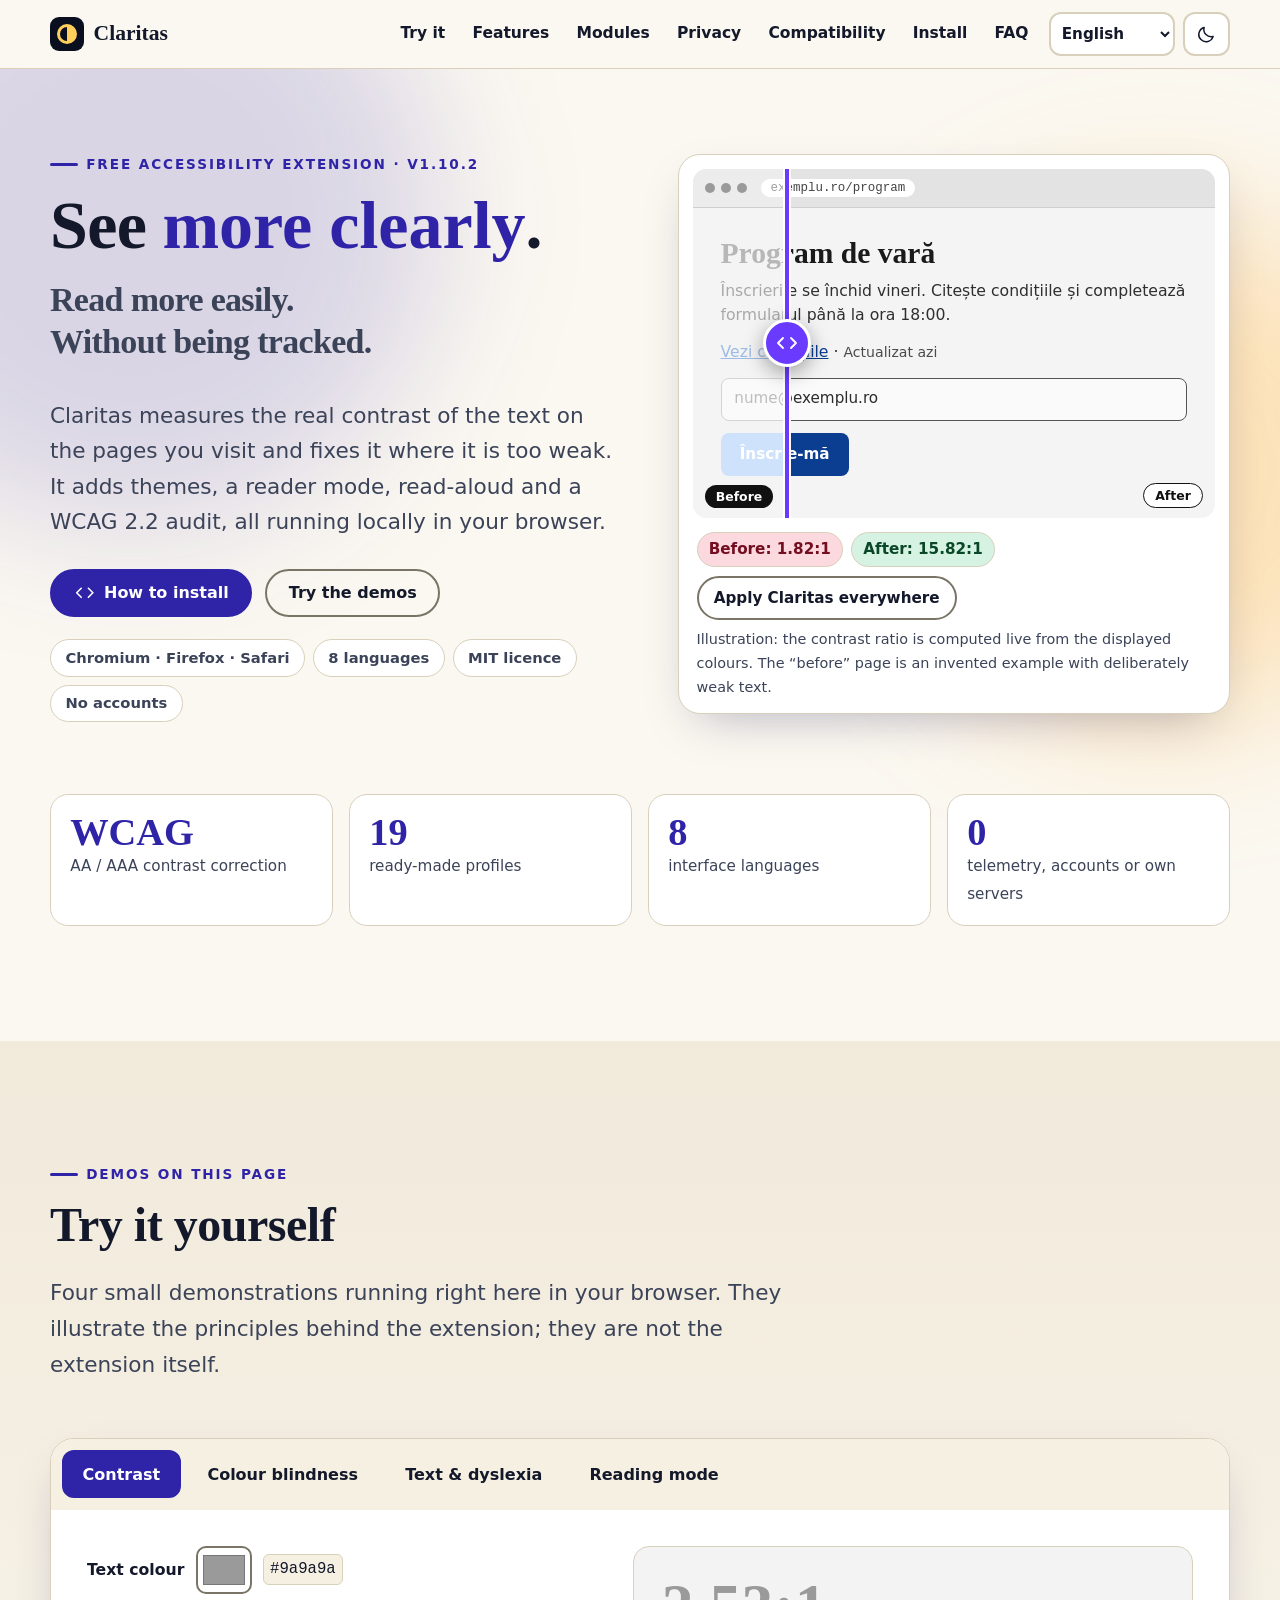
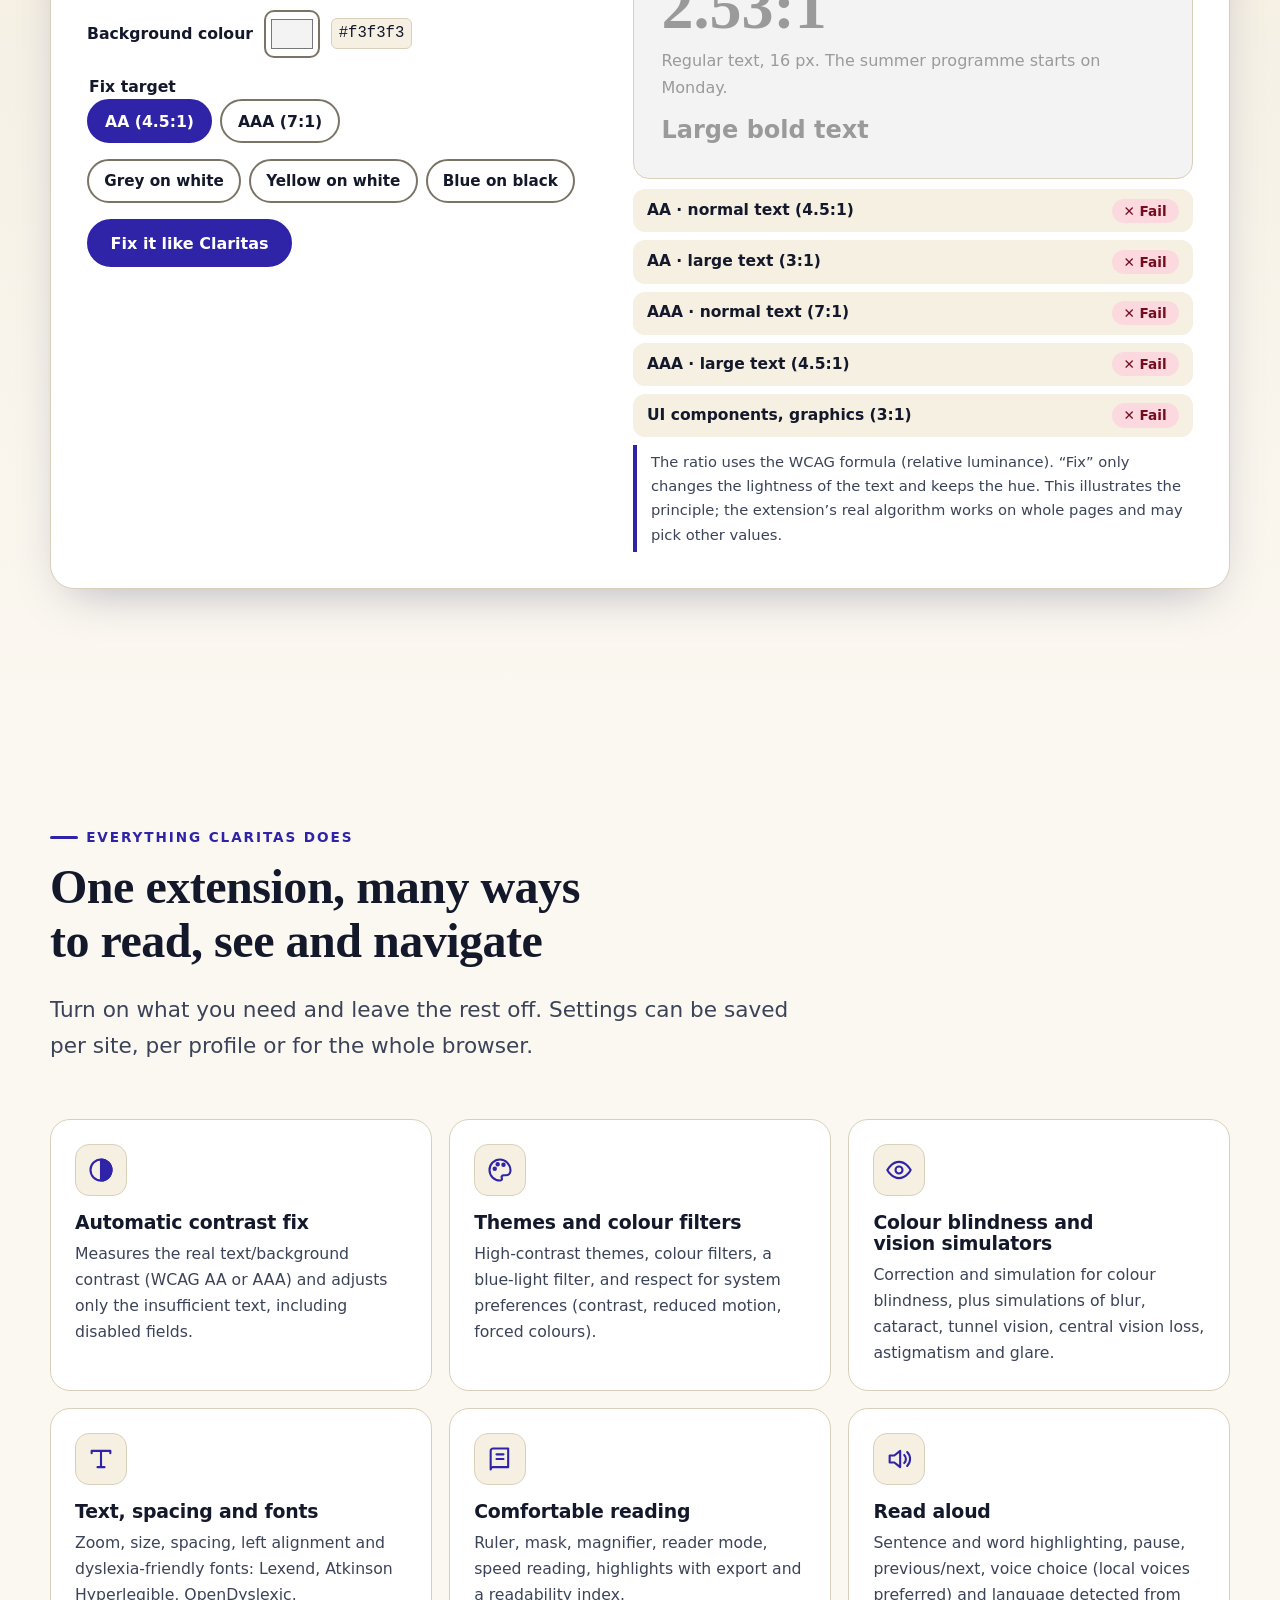
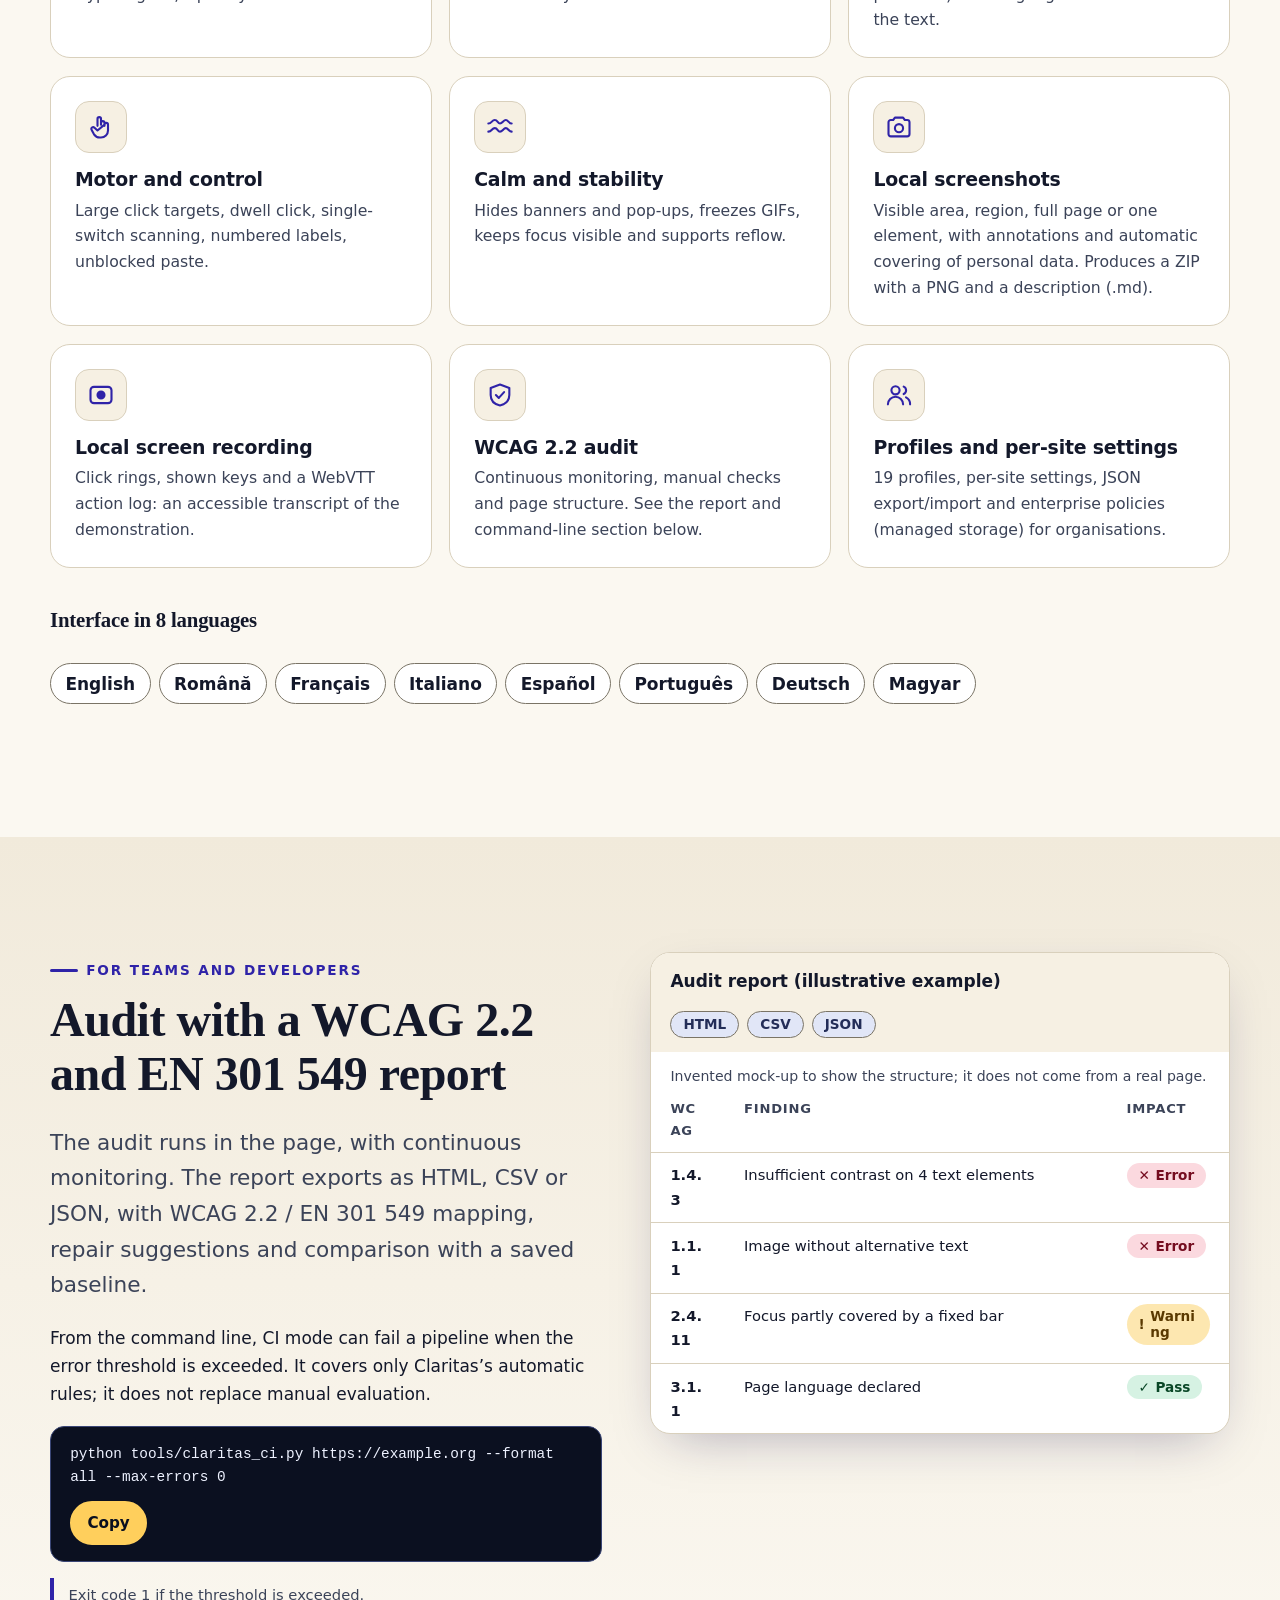
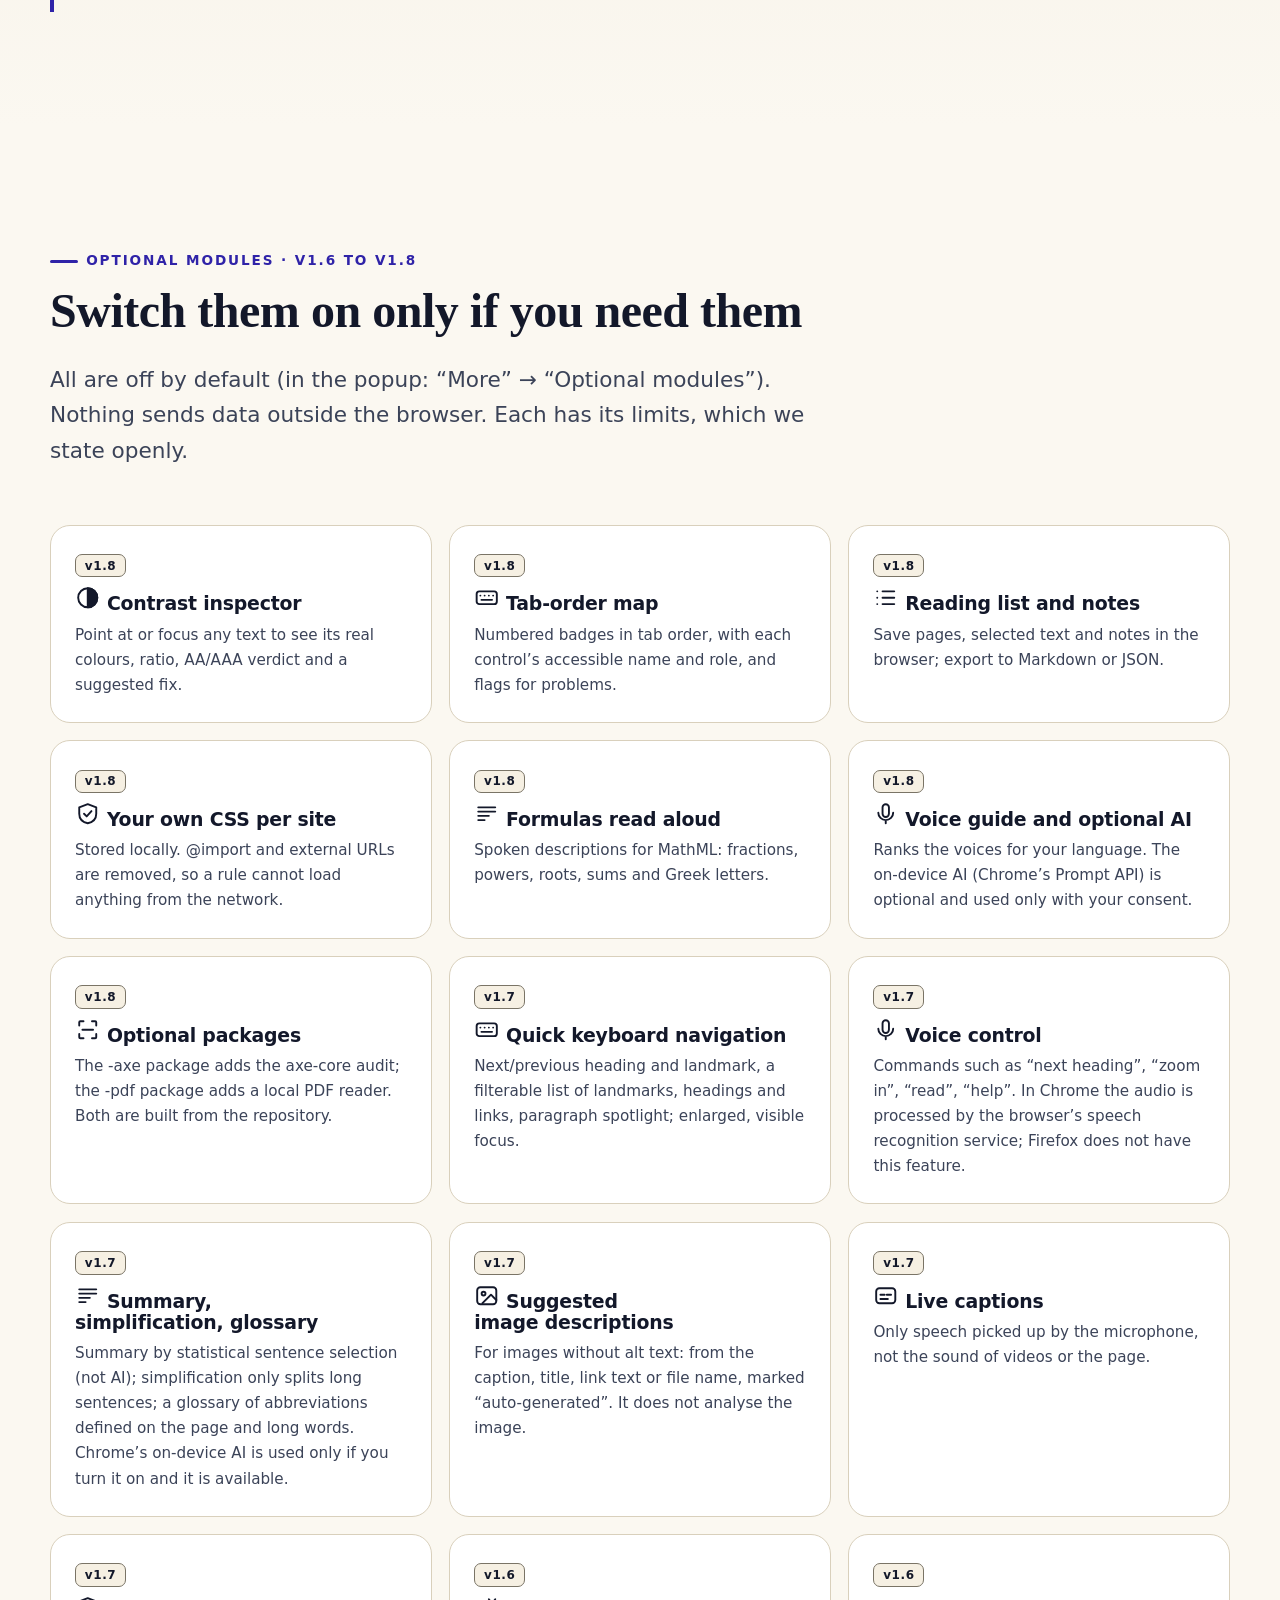
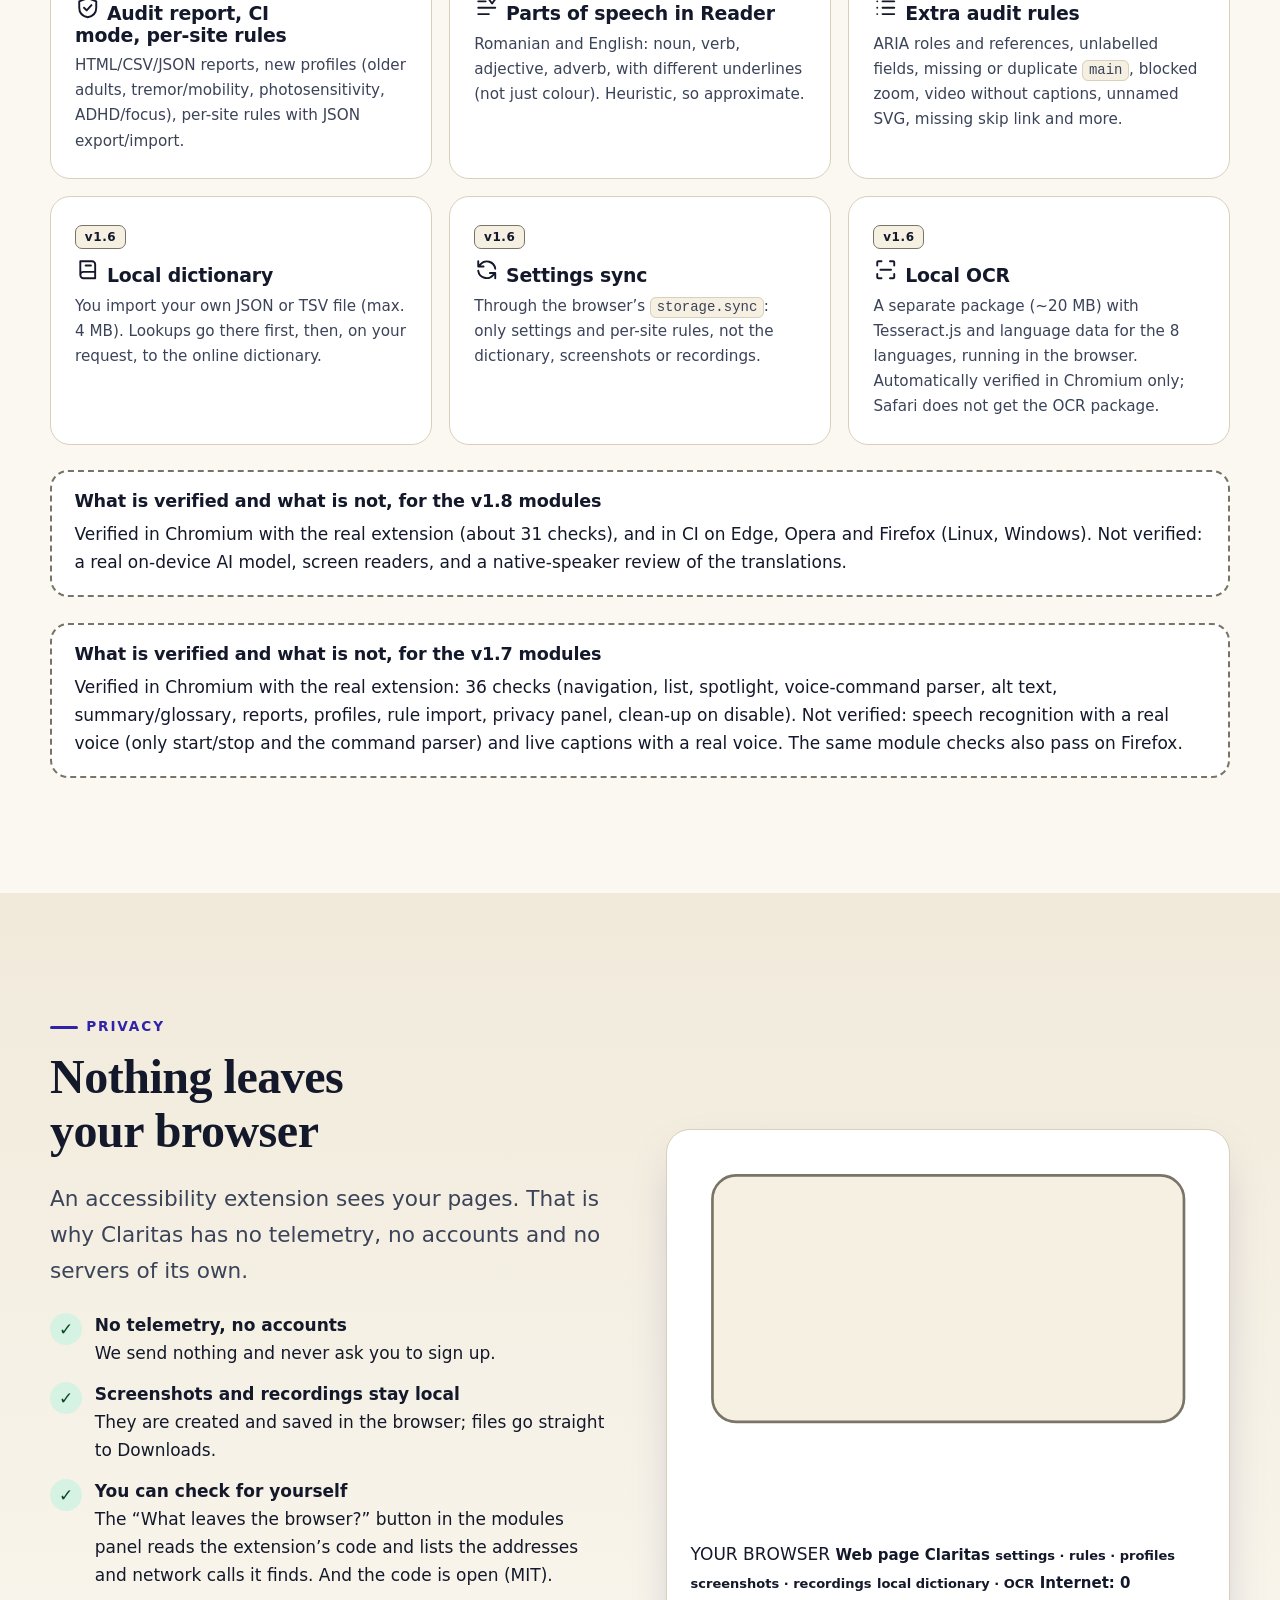
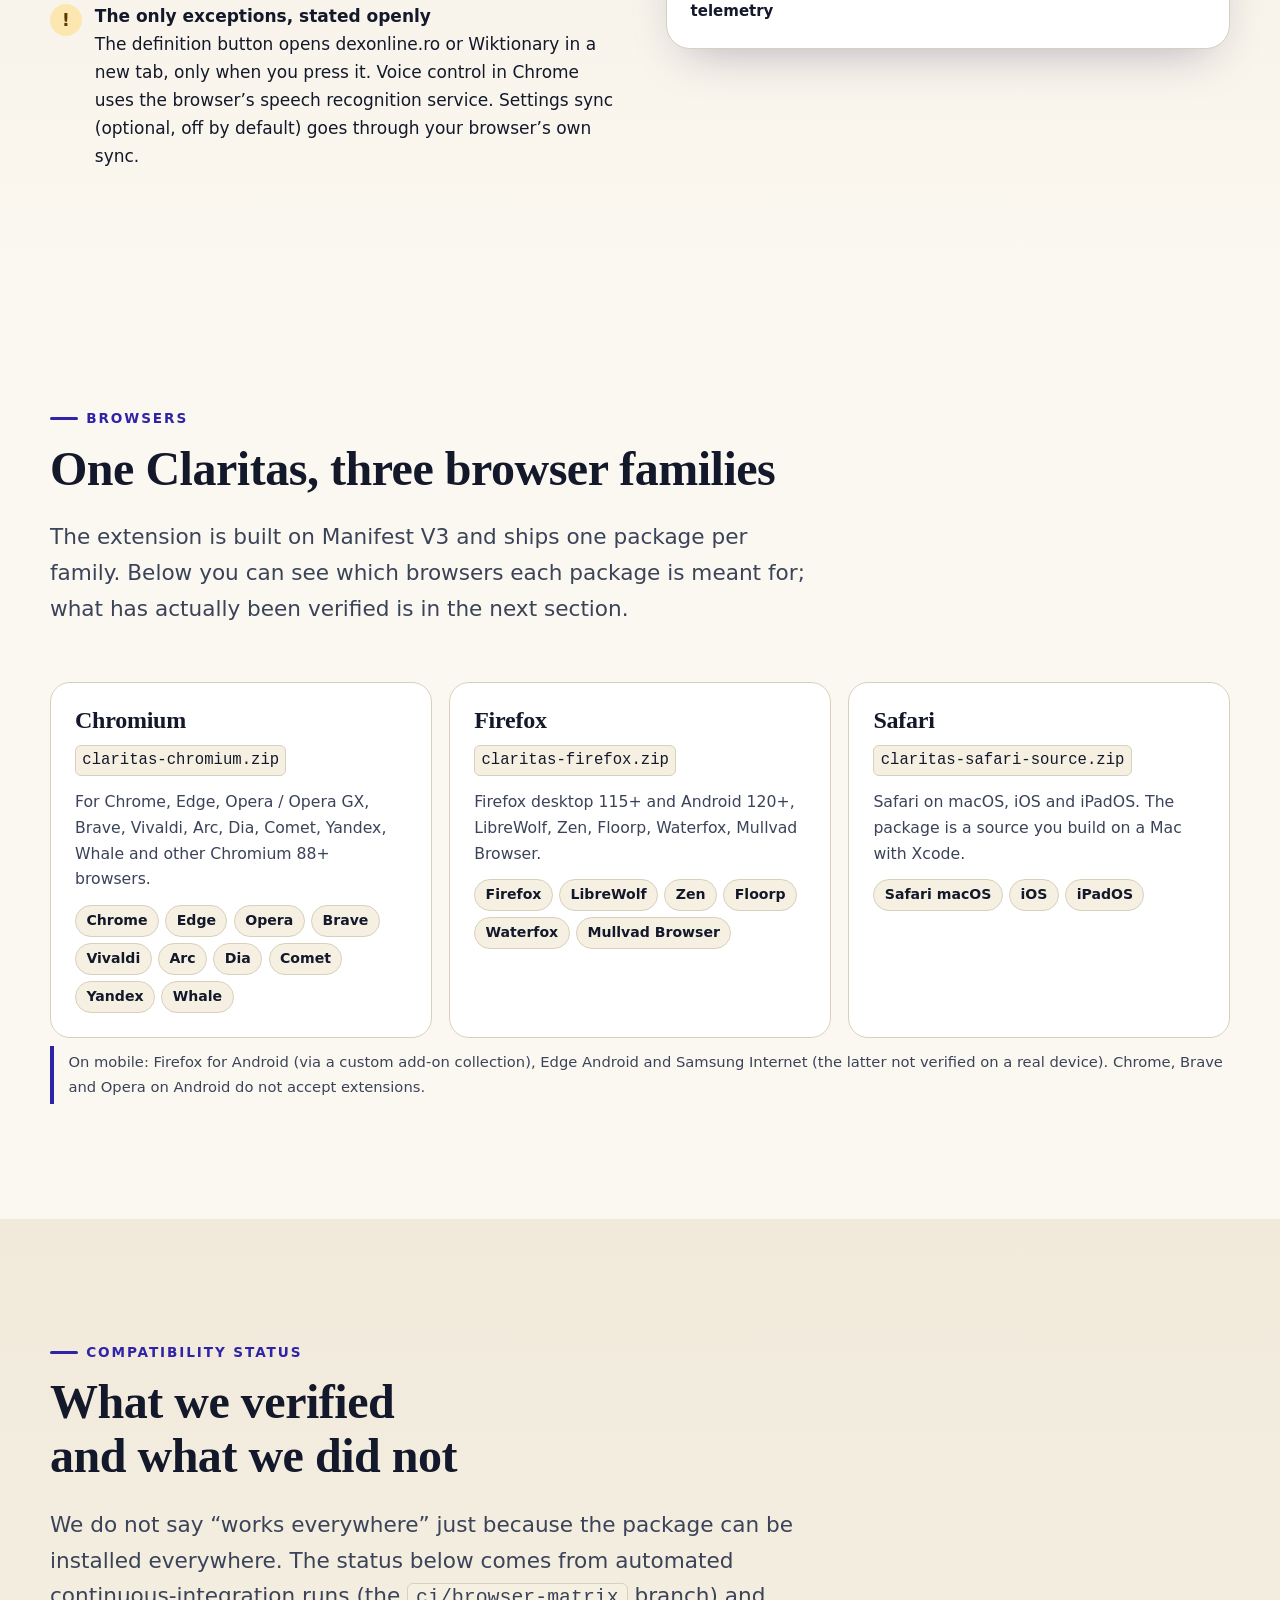
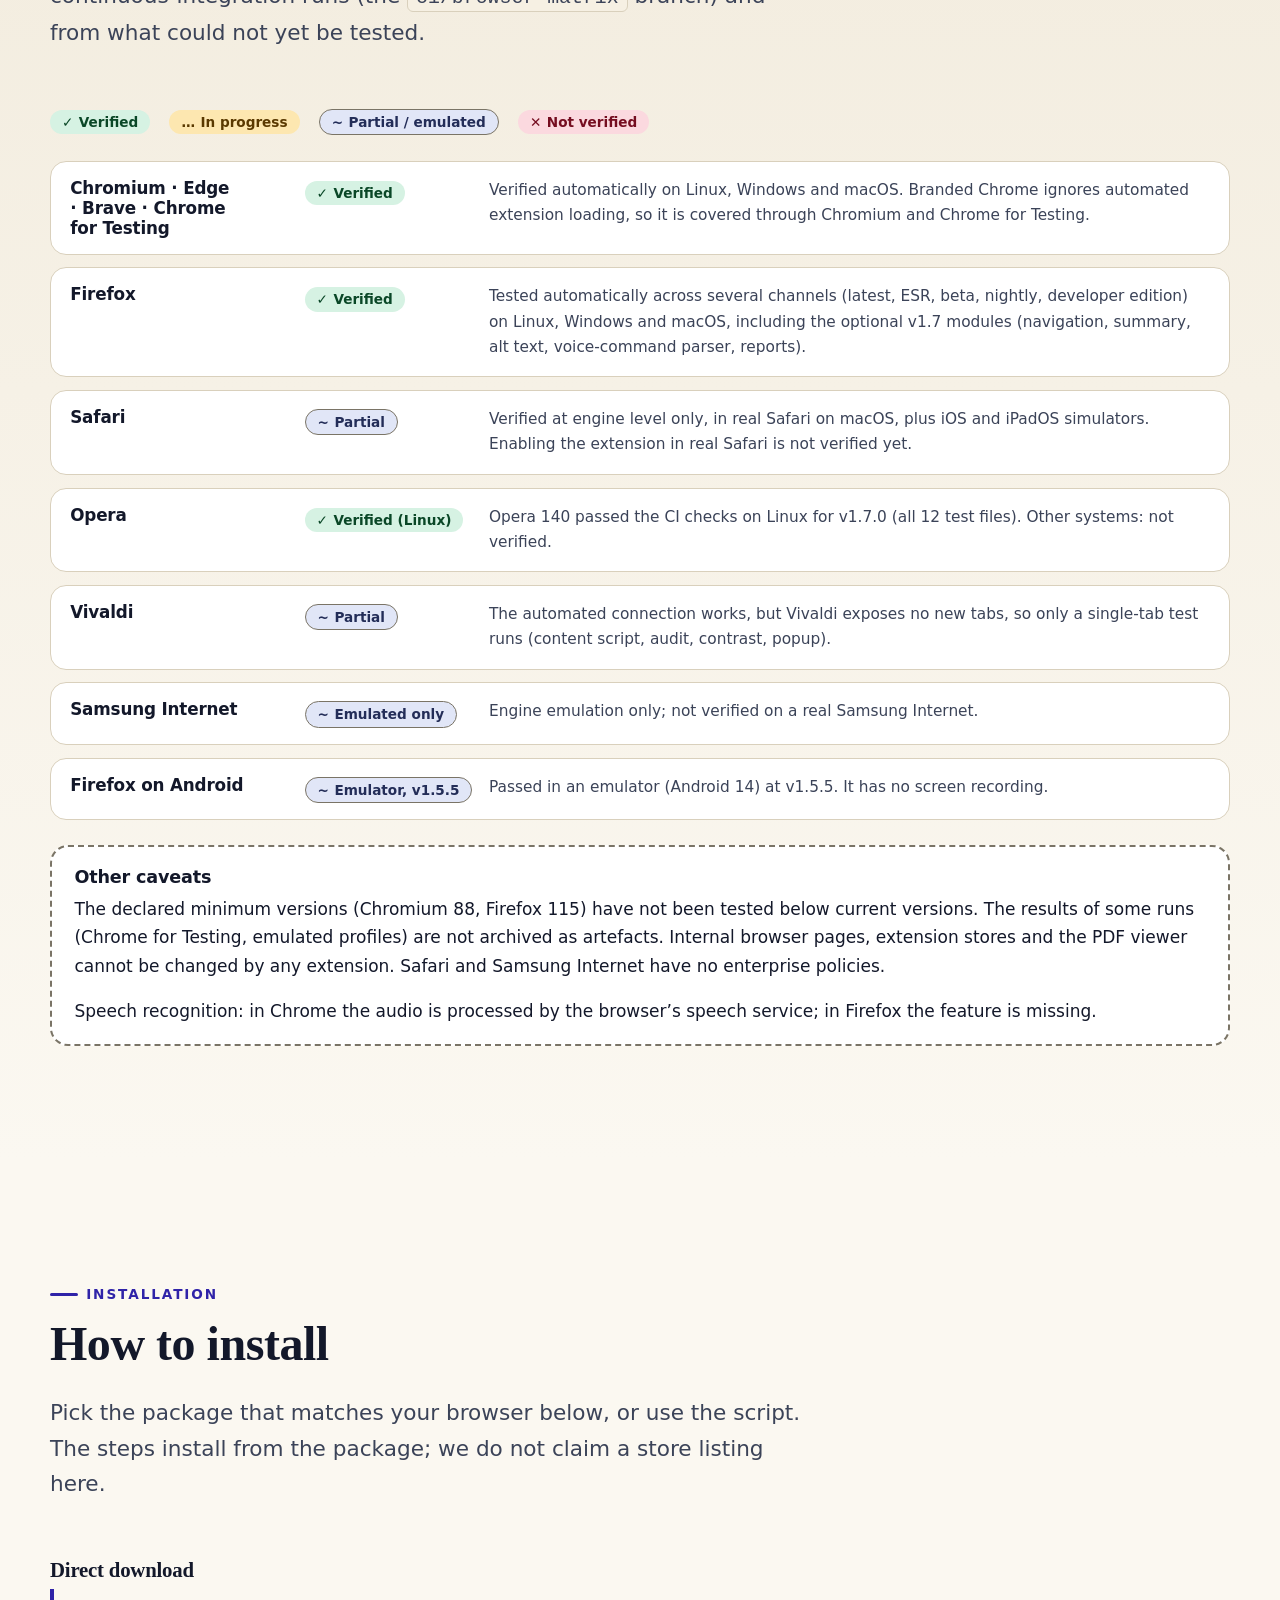
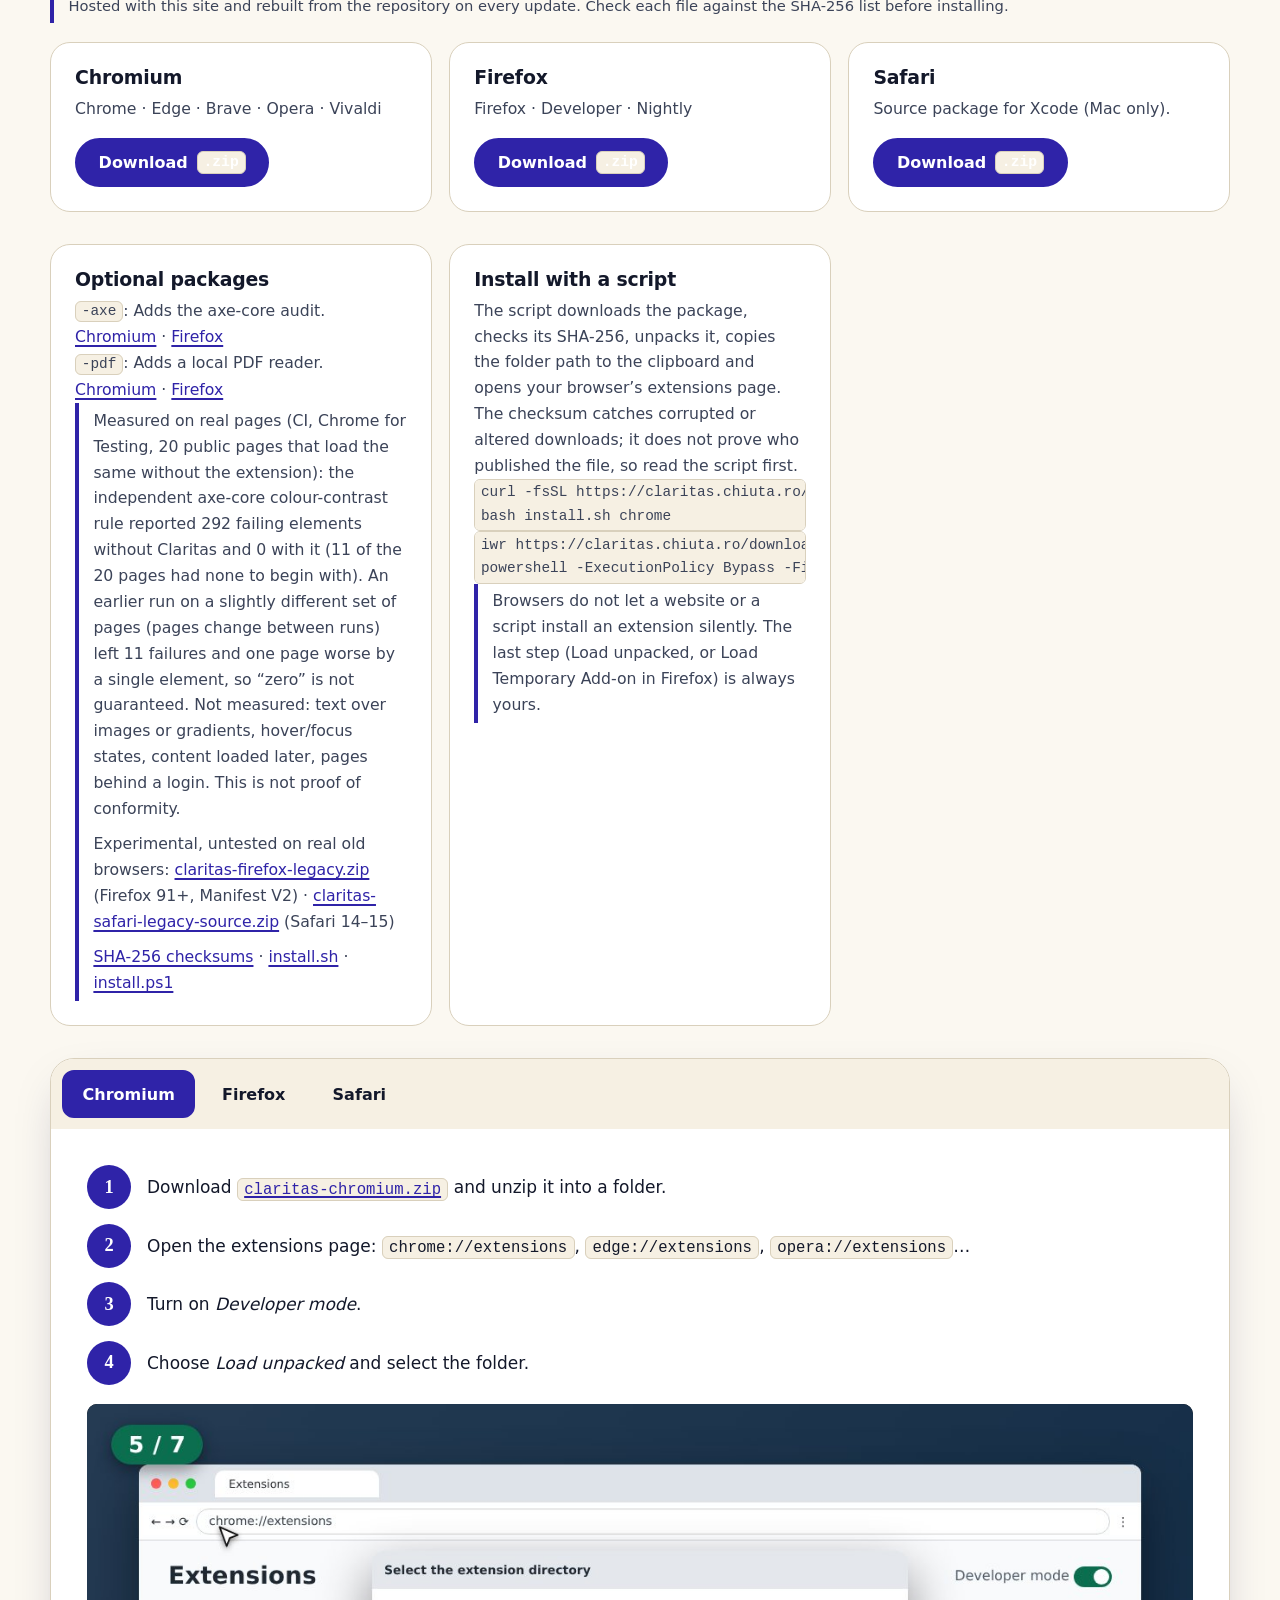
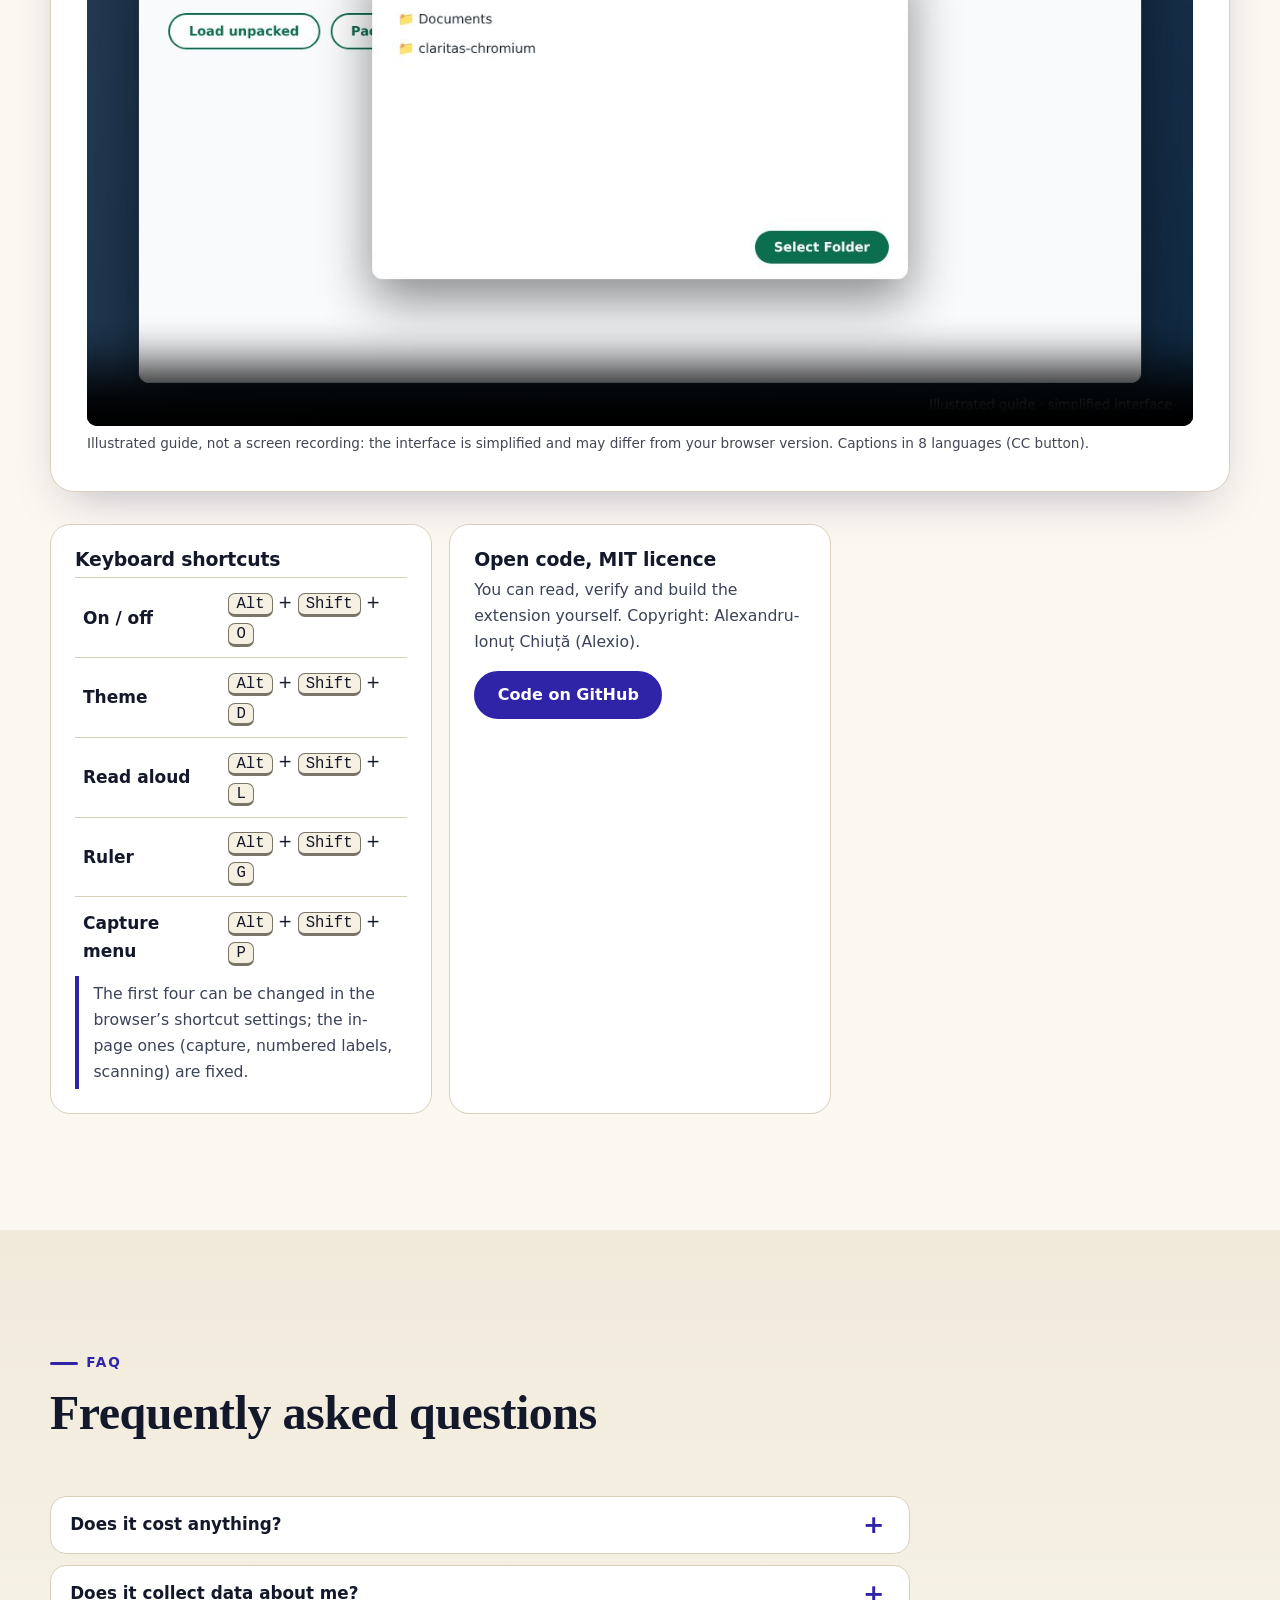
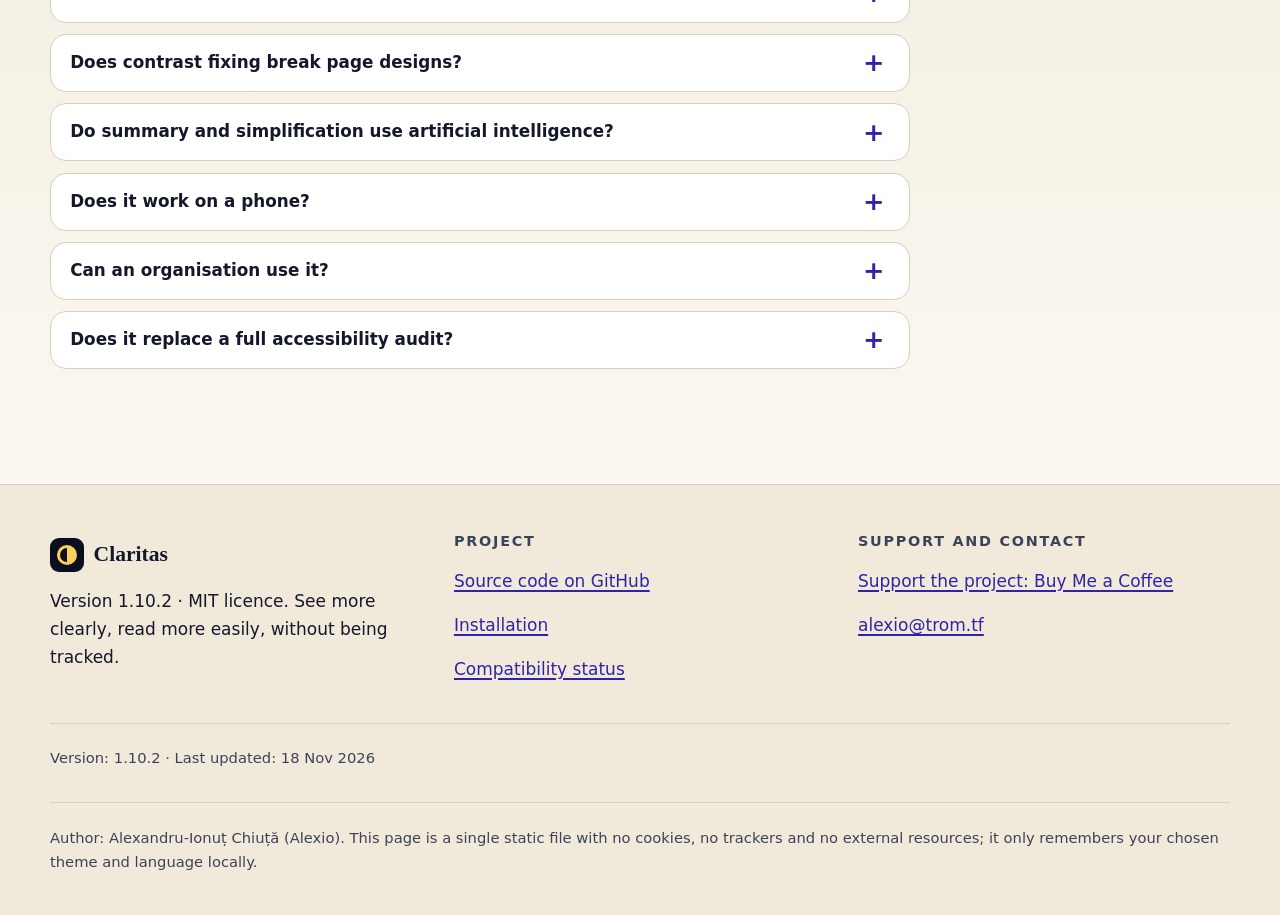
==== commit 75ffdd18: "v1.10.2: rezultate măsurate în 8 limbi (README + site), data site corectată, fixturi de test neutre " ====
--- a/site/index.html
+++ b/site/index.html
@@ -3333,7 +3333,8 @@
       <div class="card rv"><h3><span data-en="Optional packages">Pachete opționale</span></h3>
         <p><code>-axe</code>: <span data-en="Adds the axe-core audit.">Adaugă auditul axe-core.</span> <a href="download/claritas-chromium-axe.zip" download>Chromium</a> · <a href="download/claritas-firefox-axe.zip" download>Firefox</a></p>
         <p><code>-pdf</code>: <span data-en="Adds a local PDF reader.">Adaugă un cititor PDF local.</span> <a href="download/claritas-chromium-pdf.zip" download>Chromium</a> · <a href="download/claritas-firefox-pdf.zip" download>Firefox</a></p>
-        <p class="note" lang="en">Experimental, untested on real old browsers: <a href="download/claritas-firefox-legacy.zip">claritas-firefox-legacy.zip</a> (Firefox 91+, Manifest V2) · <a href="download/claritas-safari-legacy-source.zip">claritas-safari-legacy-source.zip</a> (Safari 14–15)</p>
+        <p class="note"><span data-en="Measured on real pages (CI, Chrome for Testing, 20 public pages that load the same without the extension): the independent axe-core colour-contrast rule reported 292 failing elements without Claritas and 0 with it (11 of the 20 pages had none to begin with). An earlier run on a slightly different set of pages (pages change between runs) left 11 failures and one page worse by a single element, so “zero” is not guaranteed. Not measured: text over images or gradients, hover/focus states, content loaded later, pages behind a login. This is not proof of conformity.">Măsurat pe pagini reale (CI, Chrome for Testing, 20 de pagini publice care se încarcă la fel și fără extensie): regula independentă axe-core pentru contrast a raportat 292 de elemente care pică fără Claritas și 0 cu Claritas (11 din cele 20 de pagini nu aveau niciunul de la început). O rulare anterioară, pe un set ușor diferit de pagini (paginile se schimbă între rulări), a lăsat 11 elemente nereparate și o pagină cu un element în plus care pică, deci „zero” nu este garantat. Nemăsurat: text peste imagini sau degrade, stările la trecerea cursorului sau la focalizare, conținut încărcat mai târziu, pagini după autentificare. Aceasta nu este o dovadă de conformitate.</span></p>
+      <p class="note" lang="en">Experimental, untested on real old browsers: <a href="download/claritas-firefox-legacy.zip">claritas-firefox-legacy.zip</a> (Firefox 91+, Manifest V2) · <a href="download/claritas-safari-legacy-source.zip">claritas-safari-legacy-source.zip</a> (Safari 14–15)</p>
         <p class="note"><a href="download/SHA256SUMS"><span data-en="SHA-256 checksums">Sume de control SHA-256</span></a> · <a href="download/install.sh">install.sh</a> · <a href="download/install.ps1">install.ps1</a></p></div>
       <div class="card rv" style="--d:.06s"><h3><span data-en="Install with a script">Instalare cu un script</span></h3>
         <p><span data-en="The script downloads the package, checks its SHA-256, unpacks it, copies the folder path to the clipboard and opens your browser’s extensions page. The checksum catches corrupted or altered downloads; it does not prove who published the file, so read the script first.">Scriptul descarcă pachetul, îi verifică SHA-256, îl despachetează, copiază calea folderului în clipboard și deschide pagina de extensii a browserului. Suma de control prinde descărcările corupte sau modificate; nu dovedește cine a publicat fișierul, așa că citește întâi scriptul.</span></p>
@@ -3487,9 +3488,9 @@
   ttsLang:'en-US',lbTheme:'Theme',vt:function(p){return 'Claritas applied to '+p+'% of the page, from the right'},
   meta:{t:'Claritas — accessibility extension: see more clearly, read more easily',d:'Claritas: a free accessibility extension for Chromium, Firefox and Safari. Automatic contrast fixing, reader mode, read-aloud, WCAG 2.2 audit. No telemetry.',aria:'Change language'}}
 };
-var EN_H=["Skip to content", "Try it", "Features", "Modules", "Privacy", "Compatibility", "Install", "Free accessibility extension · v1.10.2", "See <span class=\"focus\">more clearly</span>.<span class=\"sub\">Read more easily. Without being tracked.</span>", "Claritas measures the real contrast of the text on the pages you visit and fixes it where it is too weak. It adds themes, a reader mode, read-aloud and a WCAG 2.2 audit, all running locally in your browser.", "How to install", "Try the demos", "8 languages", "MIT licence", "No accounts", "Before", "After", "Apply Claritas everywhere", "Illustration: the contrast ratio is computed live from the displayed colours. The “before” page is an invented example with deliberately weak text.", "AA / AAA contrast correction", "ready-made profiles", "interface languages", "telemetry, accounts or own servers", "Demos on this page", "Try it yourself", "Four small demonstrations running right here in your browser. They illustrate the principles behind the extension; they are not the extension itself.", "Contrast", "Colour blindness", "Text &amp; dyslexia", "Reading mode", "Text colour", "Background colour", "Fix target", "AA (4.5:1)", "Grey on white", "Yellow on white", "Blue on black", "Fix it like Claritas", "Regular text, 16 px. The summer programme starts on Monday.", "Large bold text", "AA · normal text (4.5:1)", "AA · large text (3:1)", "AAA · normal text (7:1)", "AAA · large text (4.5:1)", "UI components, graphics (3:1)", "The ratio uses the WCAG formula (relative luminance). “Fix” only changes the lightness of the text and keeps the hue. This illustrates the principle; the extension’s real algorithm works on whole pages and may pick other values.", "How it might look to someone with…", "Typical vision", "Protanopia", "Deuteranopia", "Tritanopia", "Achromatopsia", "Approximate simulation made with SVG colour filters. Real experience varies from person to person. Claritas includes both simulation and colour correction, but the lesson is simple: never convey information by colour alone.", "Requests this month", "Approved", "Rejected", "Pending", "Colour only: which one is “good”?", "Text size: <output id=\"oSize2\">100</output>%", "Line height: <output id=\"oLh2\">1.65</output>", "Letter spacing: <output id=\"oLs2\">0</output> em", "Word spacing: <output id=\"oWs2\">0</output> em", "Font", "System sans-serif", "Wide sans-serif (Verdana)", "Serif", "Monospaced", "Left-aligned, no justified text", "Simulate dyslexia (letters shuffled inside words)", "WCAG 1.4.12 spacing", "Reset", "Claritas bundles the Lexend, Atkinson Hyperlegible and OpenDyslexic fonts inside the package. This demo only uses your system’s fonts, with no downloads.", "Reading aids", "Reading ruler", "Mask (dims the rest)", "Emphasise word beginnings", "Move the ruler with the mouse or your finger. By keyboard: focus the text and use the up/down arrows.", "Speed reading (one word at a time)", "Speed: <output id=\"oWpm2\">240</output> words/min", "Start", "Read aloud", "Read-aloud uses your browser’s voices. Claritas prefers local voices.", "Everything Claritas does", "One extension, many ways to read, see and navigate", "Turn on what you need and leave the rest off. Settings can be saved per site, per profile or for the whole browser.", "Automatic contrast fix", "Measures the real text/background contrast (WCAG AA or AAA) and adjusts only the insufficient text, including disabled fields.", "Themes and colour filters", "High-contrast themes, colour filters, a blue-light filter, and respect for system preferences (contrast, reduced motion, forced colours).", "Colour blindness and vision simulators", "Correction and simulation for colour blindness, plus simulations of blur, cataract, tunnel vision, central vision loss, astigmatism and glare.", "Text, spacing and fonts", "Zoom, size, spacing, left alignment and dyslexia-friendly fonts: Lexend, Atkinson Hyperlegible, OpenDyslexic.", "Comfortable reading", "Ruler, mask, magnifier, reader mode, speed reading, highlights with export and a readability index.", "Sentence and word highlighting, pause, previous/next, voice choice (local voices preferred) and language detected from the text.", "Motor and control", "Large click targets, dwell click, single-switch scanning, numbered labels, unblocked paste.", "Calm and stability", "Hides banners and pop-ups, freezes GIFs, keeps focus visible and supports reflow.", "Local screenshots", "Visible area, region, full page or one element, with annotations and automatic covering of personal data. Produces a ZIP with a PNG and a description (.md).", "Local screen recording", "Click rings, shown keys and a WebVTT action log: an accessible transcript of the demonstration.", "WCAG 2.2 audit", "Continuous monitoring, manual checks and page structure. See the report and command-line section below.", "Profiles and per-site settings", "19 profiles, per-site settings, JSON export/import and enterprise policies (managed storage) for organisations.", "Interface in 8 languages", "For teams and developers", "Audit with a WCAG 2.2 and EN 301 549 report", "The audit runs in the page, with continuous monitoring. The report exports as HTML, CSV or JSON, with WCAG 2.2 / EN 301 549 mapping, repair suggestions and comparison with a saved baseline.", "From the command line, CI mode can fail a pipeline when the error threshold is exceeded. It covers only Claritas’s automatic rules; it does not replace manual evaluation.", "Exit code 1 if the threshold is exceeded.", "Audit report (illustrative example)", "Invented mock-up to show the structure; it does not come from a real page.", "Finding", "Impact", "Insufficient contrast on 4 text elements", "Error", "Image without alternative text", "Focus partly covered by a fixed bar", "Warning", "Page language declared", "Pass", "Optional modules · v1.6 to v1.8", "Switch them on only if you need them", "All are off by default (in the popup: “More” → “Optional modules”). Nothing sends data outside the browser. Each has its limits, which we state openly.", "Quick keyboard navigation", "Next/previous heading and landmark, a filterable list of landmarks, headings and links, paragraph spotlight; enlarged, visible focus.", "Voice control", "Commands such as “next heading”, “zoom in”, “read”, “help”. In Chrome the audio is processed by the browser’s speech recognition service; Firefox does not have this feature.", "Summary, simplification, glossary", "Summary by statistical sentence selection (not AI); simplification only splits long sentences; a glossary of abbreviations defined on the page and long words. Chrome’s on-device AI is used only if you turn it on and it is available.", "Suggested image descriptions", "For images without alt text: from the caption, title, link text or file name, marked “auto-generated”. It does not analyse the image.", "Live captions", "Only speech picked up by the microphone, not the sound of videos or the page.", "Audit report, CI mode, per-site rules", "HTML/CSV/JSON reports, new profiles (older adults, tremor/mobility, photosensitivity, ADHD/focus), per-site rules with JSON export/import.", "Parts of speech in Reader", "Romanian and English: noun, verb, adjective, adverb, with different underlines (not just colour). Heuristic, so approximate.", "Extra audit rules", "ARIA roles and references, unlabelled fields, missing or duplicate <code>main</code>, blocked zoom, video without captions, unnamed SVG, missing skip link and more.", "Local dictionary", "You import your own JSON or TSV file (max. 4 MB). Lookups go there first, then, on your request, to the online dictionary.", "Settings sync", "Through the browser’s <code>storage.sync</code>: only settings and per-site rules, not the dictionary, screenshots or recordings.", "Local OCR", "A separate package (~20 MB) with Tesseract.js and language data for the 8 languages, running in the browser. Automatically verified in Chromium only; Safari does not get the OCR package.", "What is verified and what is not, for the v1.7 modules", "Verified in Chromium with the real extension: 36 checks (navigation, list, spotlight, voice-command parser, alt text, summary/glossary, reports, profiles, rule import, privacy panel, clean-up on disable). Not verified: speech recognition with a real voice (only start/stop and the command parser) and live captions with a real voice. The same module checks also pass on Firefox.", "Nothing leaves your browser", "An accessibility extension sees your pages. That is why Claritas has no telemetry, no accounts and no servers of its own.", "No telemetry, no accounts", "We send nothing and never ask you to sign up.", "Screenshots and recordings stay local", "They are created and saved in the browser; files go straight to Downloads.", "You can check for yourself", "The “What leaves the browser?” button in the modules panel reads the extension’s code and lists the addresses and network calls it finds. And the code is open (MIT).", "The only exceptions, stated openly", "The definition button opens dexonline.ro or Wiktionary in a new tab, only when you press it. Voice control in Chrome uses the browser’s speech recognition service. Settings sync (optional, off by default) goes through your browser’s own sync.", "YOUR BROWSER", "Web page", "settings · rules · profiles", "screenshots · recordings", "local dictionary · OCR", "Internet: 0 telemetry", "Browsers", "One Claritas, three browser families", "The extension is built on Manifest V3 and ships one package per family. Below you can see which browsers each package is meant for; what has actually been verified is in the next section.", "For Chrome, Edge, Opera / Opera GX, Brave, Vivaldi, Arc, Dia, Comet, Yandex, Whale and other Chromium 88+ browsers.", "Firefox desktop 115+ and Android 120+, LibreWolf, Zen, Floorp, Waterfox, Mullvad Browser.", "Safari on macOS, iOS and iPadOS. The package is a source you build on a Mac with Xcode.", "On mobile: Firefox for Android (via a custom add-on collection), Edge Android and Samsung Internet (the latter not verified on a real device). Chrome, Brave and Opera on Android do not accept extensions.", "Compatibility status", "What we verified and what we did not", "We do not say “works everywhere” just because the package can be installed everywhere. The status below comes from automated continuous-integration runs (the <code>ci/browser-matrix</code> branch) and from what could not yet be tested.", "Verified", "In progress", "Partial / emulated", "Not verified", "Verified automatically on Linux, Windows and macOS. Branded Chrome ignores automated extension loading, so it is covered through Chromium and Chrome for Testing.", "Tested automatically across several channels (latest, ESR, beta, nightly, developer edition) on Linux, Windows and macOS, including the optional v1.7 modules (navigation, summary, alt text, voice-command parser, reports).", "Partial", "Verified at engine level only, in real Safari on macOS, plus iOS and iPadOS simulators. Enabling the extension in real Safari is not verified yet.", "Verified (Linux)", "Opera 140 passed the CI checks on Linux for v1.7.0 (all 12 test files). Other systems: not verified.", "The automated connection works, but Vivaldi exposes no new tabs, so only a single-tab test runs (content script, audit, contrast, popup).", "Emulated only", "Engine emulation only; not verified on a real Samsung Internet.", "Firefox on Android", "Emulator, v1.5.5", "Passed in an emulator (Android 14) at v1.5.5. It has no screen recording.", "Other caveats", "The declared minimum versions (Chromium 88, Firefox 115) have not been tested below current versions. The results of some runs (Chrome for Testing, emulated profiles) are not archived as artefacts. Internal browser pages, extension stores and the PDF viewer cannot be changed by any extension. Safari and Samsung Internet have no enterprise policies.", "Speech recognition: in Chrome the audio is processed by the browser’s speech service; in Firefox the feature is missing.", "Installation", "Pick the package that matches your browser below, or use the script. The steps install from the package; we do not claim a store listing here.", "Download <a href=\"download/claritas-chromium.zip\" download><code>claritas-chromium.zip</code></a> and unzip it into a folder.", "Open the extensions page: <code>chrome://extensions</code>, <code>edge://extensions</code>, <code>opera://extensions</code>…", "Turn on <em>Developer mode</em>.", "Choose <em>Load unpacked</em> and select the folder.", "Download <a href=\"download/claritas-firefox.zip\" download><code>claritas-firefox.zip</code></a>.", "Open <code>about:debugging#/runtime/this-firefox</code>.", "Choose <em>Load Temporary Add-on</em> and select <code>manifest.json</code>.", "For a permanent install, sign it as an unlisted add-on on addons.mozilla.org (ID <code>claritas@trom.tf</code>).", "Download <a href=\"download/claritas-safari-source.zip\" download><code>claritas-safari-source.zip</code></a> and unzip it on a Mac with Xcode.", "From the unzipped folder run <code>./build-safari.sh</code>.", "Enable the extension in Safari → Settings → Extensions.", "Note: enabling in real Safari is not yet verified by us (see “Compatibility status”).", "Keyboard shortcuts", "On / off", "Theme", "Ruler", "Capture menu", "The first four can be changed in the browser’s shortcut settings; the in-page ones (capture, numbered labels, scanning) are fixed.", "Open code, MIT licence", "You can read, verify and build the extension yourself. Copyright: Alexandru-Ionuț Chiuță (Alexio).", "Code on GitHub", "Frequently asked questions", "Does it cost anything?", "No. Claritas is free and open source (MIT). If it helps you, you can support the work with a coffee, but nothing is needed to use it.", "Does it collect data about me?", "It has no telemetry, accounts or servers of its own. The exceptions (the definition button, speech recognition in Chrome, optional sync) are described in the privacy section.", "Does contrast fixing break page designs?", "It adjusts only text with insufficient contrast, not the whole page. Limits: backgrounds that are images (not gradients) cannot be measured, and the high-contrast themes remove them. You can turn the fix off on a given site.", "Do summary and simplification use artificial intelligence?", "Not by default. The summary picks sentences statistically and simplification only splits long sentences. Chrome’s on-device model is used only if you turn it on and it is already available.", "Does it work on a phone?", "It depends on the browser: Firefox for Android (via a custom collection), Edge Android and Samsung Internet accept extensions; Chrome, Brave and Opera on Android do not. Safari on iOS/iPadOS needs building on a Mac. See “Compatibility status” for what was verified.", "Can an organisation use it?", "Yes, there are enterprise policies (managed storage) with the <code>defaults</code>, <code>enforce</code> and <code>sites</code> properties; enforced settings are locked in the popup. They have not yet been verified on a Chrome with real policies. Safari and Samsung Internet have no policies.", "Does it replace a full accessibility audit?", "No. Automatic rules find only some problems; the rest need manual evaluation and testing with people. Claritas includes a manual-checks list for exactly that reason.", "Version 1.10.2 · MIT licence. See more clearly, read more easily, without being tracked.", "Project", "Source code on GitHub", "Support and contact", "Support the project: Buy Me a Coffee", "Author: Alexandru-Ionuț Chiuță (Alexio). This page is a single static file with no cookies, no trackers and no external resources; it only remembers your chosen theme and language locally.", "Contrast inspector", "Point at or focus any text to see its real colours, ratio, AA/AAA verdict and a suggested fix.", "Tab-order map", "Numbered badges in tab order, with each control’s accessible name and role, and flags for problems.", "Reading list and notes", "Save pages, selected text and notes in the browser; export to Markdown or JSON.", "Your own CSS per site", "Stored locally. @import and external URLs are removed, so a rule cannot load anything from the network.", "Formulas read aloud", "Spoken descriptions for MathML: fractions, powers, roots, sums and Greek letters.", "Voice guide and optional AI", "Ranks the voices for your language. The on-device AI (Chrome’s Prompt API) is optional and used only with your consent.", "Optional packages", "The -axe package adds the axe-core audit; the -pdf package adds a local PDF reader. Both are built from the repository.", "What is verified and what is not, for the v1.8 modules", "Verified in Chromium with the real extension (about 31 checks), and in CI on Edge, Opera and Firefox (Linux, Windows). Not verified: a real on-device AI model, screen readers, and a native-speaker review of the translations.", "Direct download", "Hosted with this site and rebuilt from the repository on every update. Check each file against the SHA-256 list before installing.", "Optional packages", "Adds the axe-core audit.", "Adds a local PDF reader.", "SHA-256 checksums", "Install with a script", "The script downloads the package, checks its SHA-256, unpacks it, copies the folder path to the clipboard and opens your browser’s extensions page. The checksum catches corrupted or altered downloads; it does not prove who published the file, so read the script first.", "Browsers do not let a website or a script install an extension silently. The last step (Load unpacked, or Load Temporary Add-on in Firefox) is always yours.", "Source package for Xcode (Mac only).", "Download"];
+var EN_H=["Skip to content", "Try it", "Features", "Modules", "Privacy", "Compatibility", "Install", "Free accessibility extension · v1.10.2", "See <span class=\"focus\">more clearly</span>.<span class=\"sub\">Read more easily. Without being tracked.</span>", "Claritas measures the real contrast of the text on the pages you visit and fixes it where it is too weak. It adds themes, a reader mode, read-aloud and a WCAG 2.2 audit, all running locally in your browser.", "How to install", "Try the demos", "8 languages", "MIT licence", "No accounts", "Before", "After", "Apply Claritas everywhere", "Illustration: the contrast ratio is computed live from the displayed colours. The “before” page is an invented example with deliberately weak text.", "AA / AAA contrast correction", "ready-made profiles", "interface languages", "telemetry, accounts or own servers", "Demos on this page", "Try it yourself", "Four small demonstrations running right here in your browser. They illustrate the principles behind the extension; they are not the extension itself.", "Contrast", "Colour blindness", "Text &amp; dyslexia", "Reading mode", "Text colour", "Background colour", "Fix target", "AA (4.5:1)", "Grey on white", "Yellow on white", "Blue on black", "Fix it like Claritas", "Regular text, 16 px. The summer programme starts on Monday.", "Large bold text", "AA · normal text (4.5:1)", "AA · large text (3:1)", "AAA · normal text (7:1)", "AAA · large text (4.5:1)", "UI components, graphics (3:1)", "The ratio uses the WCAG formula (relative luminance). “Fix” only changes the lightness of the text and keeps the hue. This illustrates the principle; the extension’s real algorithm works on whole pages and may pick other values.", "How it might look to someone with…", "Typical vision", "Protanopia", "Deuteranopia", "Tritanopia", "Achromatopsia", "Approximate simulation made with SVG colour filters. Real experience varies from person to person. Claritas includes both simulation and colour correction, but the lesson is simple: never convey information by colour alone.", "Requests this month", "Approved", "Rejected", "Pending", "Colour only: which one is “good”?", "Text size: <output id=\"oSize2\">100</output>%", "Line height: <output id=\"oLh2\">1.65</output>", "Letter spacing: <output id=\"oLs2\">0</output> em", "Word spacing: <output id=\"oWs2\">0</output> em", "Font", "System sans-serif", "Wide sans-serif (Verdana)", "Serif", "Monospaced", "Left-aligned, no justified text", "Simulate dyslexia (letters shuffled inside words)", "WCAG 1.4.12 spacing", "Reset", "Claritas bundles the Lexend, Atkinson Hyperlegible and OpenDyslexic fonts inside the package. This demo only uses your system’s fonts, with no downloads.", "Reading aids", "Reading ruler", "Mask (dims the rest)", "Emphasise word beginnings", "Move the ruler with the mouse or your finger. By keyboard: focus the text and use the up/down arrows.", "Speed reading (one word at a time)", "Speed: <output id=\"oWpm2\">240</output> words/min", "Start", "Read aloud", "Read-aloud uses your browser’s voices. Claritas prefers local voices.", "Everything Claritas does", "One extension, many ways to read, see and navigate", "Turn on what you need and leave the rest off. Settings can be saved per site, per profile or for the whole browser.", "Automatic contrast fix", "Measures the real text/background contrast (WCAG AA or AAA) and adjusts only the insufficient text, including disabled fields.", "Themes and colour filters", "High-contrast themes, colour filters, a blue-light filter, and respect for system preferences (contrast, reduced motion, forced colours).", "Colour blindness and vision simulators", "Correction and simulation for colour blindness, plus simulations of blur, cataract, tunnel vision, central vision loss, astigmatism and glare.", "Text, spacing and fonts", "Zoom, size, spacing, left alignment and dyslexia-friendly fonts: Lexend, Atkinson Hyperlegible, OpenDyslexic.", "Comfortable reading", "Ruler, mask, magnifier, reader mode, speed reading, highlights with export and a readability index.", "Sentence and word highlighting, pause, previous/next, voice choice (local voices preferred) and language detected from the text.", "Motor and control", "Large click targets, dwell click, single-switch scanning, numbered labels, unblocked paste.", "Calm and stability", "Hides banners and pop-ups, freezes GIFs, keeps focus visible and supports reflow.", "Local screenshots", "Visible area, region, full page or one element, with annotations and automatic covering of personal data. Produces a ZIP with a PNG and a description (.md).", "Local screen recording", "Click rings, shown keys and a WebVTT action log: an accessible transcript of the demonstration.", "WCAG 2.2 audit", "Continuous monitoring, manual checks and page structure. See the report and command-line section below.", "Profiles and per-site settings", "19 profiles, per-site settings, JSON export/import and enterprise policies (managed storage) for organisations.", "Interface in 8 languages", "For teams and developers", "Audit with a WCAG 2.2 and EN 301 549 report", "The audit runs in the page, with continuous monitoring. The report exports as HTML, CSV or JSON, with WCAG 2.2 / EN 301 549 mapping, repair suggestions and comparison with a saved baseline.", "From the command line, CI mode can fail a pipeline when the error threshold is exceeded. It covers only Claritas’s automatic rules; it does not replace manual evaluation.", "Exit code 1 if the threshold is exceeded.", "Audit report (illustrative example)", "Invented mock-up to show the structure; it does not come from a real page.", "Finding", "Impact", "Insufficient contrast on 4 text elements", "Error", "Image without alternative text", "Focus partly covered by a fixed bar", "Warning", "Page language declared", "Pass", "Optional modules · v1.6 to v1.8", "Switch them on only if you need them", "All are off by default (in the popup: “More” → “Optional modules”). Nothing sends data outside the browser. Each has its limits, which we state openly.", "Quick keyboard navigation", "Next/previous heading and landmark, a filterable list of landmarks, headings and links, paragraph spotlight; enlarged, visible focus.", "Voice control", "Commands such as “next heading”, “zoom in”, “read”, “help”. In Chrome the audio is processed by the browser’s speech recognition service; Firefox does not have this feature.", "Summary, simplification, glossary", "Summary by statistical sentence selection (not AI); simplification only splits long sentences; a glossary of abbreviations defined on the page and long words. Chrome’s on-device AI is used only if you turn it on and it is available.", "Suggested image descriptions", "For images without alt text: from the caption, title, link text or file name, marked “auto-generated”. It does not analyse the image.", "Live captions", "Only speech picked up by the microphone, not the sound of videos or the page.", "Audit report, CI mode, per-site rules", "HTML/CSV/JSON reports, new profiles (older adults, tremor/mobility, photosensitivity, ADHD/focus), per-site rules with JSON export/import.", "Parts of speech in Reader", "Romanian and English: noun, verb, adjective, adverb, with different underlines (not just colour). Heuristic, so approximate.", "Extra audit rules", "ARIA roles and references, unlabelled fields, missing or duplicate <code>main</code>, blocked zoom, video without captions, unnamed SVG, missing skip link and more.", "Local dictionary", "You import your own JSON or TSV file (max. 4 MB). Lookups go there first, then, on your request, to the online dictionary.", "Settings sync", "Through the browser’s <code>storage.sync</code>: only settings and per-site rules, not the dictionary, screenshots or recordings.", "Local OCR", "A separate package (~20 MB) with Tesseract.js and language data for the 8 languages, running in the browser. Automatically verified in Chromium only; Safari does not get the OCR package.", "What is verified and what is not, for the v1.7 modules", "Verified in Chromium with the real extension: 36 checks (navigation, list, spotlight, voice-command parser, alt text, summary/glossary, reports, profiles, rule import, privacy panel, clean-up on disable). Not verified: speech recognition with a real voice (only start/stop and the command parser) and live captions with a real voice. The same module checks also pass on Firefox.", "Nothing leaves your browser", "An accessibility extension sees your pages. That is why Claritas has no telemetry, no accounts and no servers of its own.", "No telemetry, no accounts", "We send nothing and never ask you to sign up.", "Screenshots and recordings stay local", "They are created and saved in the browser; files go straight to Downloads.", "You can check for yourself", "The “What leaves the browser?” button in the modules panel reads the extension’s code and lists the addresses and network calls it finds. And the code is open (MIT).", "The only exceptions, stated openly", "The definition button opens dexonline.ro or Wiktionary in a new tab, only when you press it. Voice control in Chrome uses the browser’s speech recognition service. Settings sync (optional, off by default) goes through your browser’s own sync.", "YOUR BROWSER", "Web page", "settings · rules · profiles", "screenshots · recordings", "local dictionary · OCR", "Internet: 0 telemetry", "Browsers", "One Claritas, three browser families", "The extension is built on Manifest V3 and ships one package per family. Below you can see which browsers each package is meant for; what has actually been verified is in the next section.", "For Chrome, Edge, Opera / Opera GX, Brave, Vivaldi, Arc, Dia, Comet, Yandex, Whale and other Chromium 88+ browsers.", "Firefox desktop 115+ and Android 120+, LibreWolf, Zen, Floorp, Waterfox, Mullvad Browser.", "Safari on macOS, iOS and iPadOS. The package is a source you build on a Mac with Xcode.", "On mobile: Firefox for Android (via a custom add-on collection), Edge Android and Samsung Internet (the latter not verified on a real device). Chrome, Brave and Opera on Android do not accept extensions.", "Compatibility status", "What we verified and what we did not", "We do not say “works everywhere” just because the package can be installed everywhere. The status below comes from automated continuous-integration runs (the <code>ci/browser-matrix</code> branch) and from what could not yet be tested.", "Verified", "In progress", "Partial / emulated", "Not verified", "Verified automatically on Linux, Windows and macOS. Branded Chrome ignores automated extension loading, so it is covered through Chromium and Chrome for Testing.", "Tested automatically across several channels (latest, ESR, beta, nightly, developer edition) on Linux, Windows and macOS, including the optional v1.7 modules (navigation, summary, alt text, voice-command parser, reports).", "Partial", "Verified at engine level only, in real Safari on macOS, plus iOS and iPadOS simulators. Enabling the extension in real Safari is not verified yet.", "Verified (Linux)", "Opera 140 passed the CI checks on Linux for v1.7.0 (all 12 test files). Other systems: not verified.", "The automated connection works, but Vivaldi exposes no new tabs, so only a single-tab test runs (content script, audit, contrast, popup).", "Emulated only", "Engine emulation only; not verified on a real Samsung Internet.", "Firefox on Android", "Emulator, v1.5.5", "Passed in an emulator (Android 14) at v1.5.5. It has no screen recording.", "Other caveats", "The declared minimum versions (Chromium 88, Firefox 115) have not been tested below current versions. The results of some runs (Chrome for Testing, emulated profiles) are not archived as artefacts. Internal browser pages, extension stores and the PDF viewer cannot be changed by any extension. Safari and Samsung Internet have no enterprise policies.", "Speech recognition: in Chrome the audio is processed by the browser’s speech service; in Firefox the feature is missing.", "Installation", "Pick the package that matches your browser below, or use the script. The steps install from the package; we do not claim a store listing here.", "Download <a href=\"download/claritas-chromium.zip\" download><code>claritas-chromium.zip</code></a> and unzip it into a folder.", "Open the extensions page: <code>chrome://extensions</code>, <code>edge://extensions</code>, <code>opera://extensions</code>…", "Turn on <em>Developer mode</em>.", "Choose <em>Load unpacked</em> and select the folder.", "Download <a href=\"download/claritas-firefox.zip\" download><code>claritas-firefox.zip</code></a>.", "Open <code>about:debugging#/runtime/this-firefox</code>.", "Choose <em>Load Temporary Add-on</em> and select <code>manifest.json</code>.", "For a permanent install, sign it as an unlisted add-on on addons.mozilla.org (ID <code>claritas@trom.tf</code>).", "Download <a href=\"download/claritas-safari-source.zip\" download><code>claritas-safari-source.zip</code></a> and unzip it on a Mac with Xcode.", "From the unzipped folder run <code>./build-safari.sh</code>.", "Enable the extension in Safari → Settings → Extensions.", "Note: enabling in real Safari is not yet verified by us (see “Compatibility status”).", "Keyboard shortcuts", "On / off", "Theme", "Ruler", "Capture menu", "The first four can be changed in the browser’s shortcut settings; the in-page ones (capture, numbered labels, scanning) are fixed.", "Open code, MIT licence", "You can read, verify and build the extension yourself. Copyright: Alexandru-Ionuț Chiuță (Alexio).", "Code on GitHub", "Frequently asked questions", "Does it cost anything?", "No. Claritas is free and open source (MIT). If it helps you, you can support the work with a coffee, but nothing is needed to use it.", "Does it collect data about me?", "It has no telemetry, accounts or servers of its own. The exceptions (the definition button, speech recognition in Chrome, optional sync) are described in the privacy section.", "Does contrast fixing break page designs?", "It adjusts only text with insufficient contrast, not the whole page. Limits: backgrounds that are images (not gradients) cannot be measured, and the high-contrast themes remove them. You can turn the fix off on a given site.", "Do summary and simplification use artificial intelligence?", "Not by default. The summary picks sentences statistically and simplification only splits long sentences. Chrome’s on-device model is used only if you turn it on and it is already available.", "Does it work on a phone?", "It depends on the browser: Firefox for Android (via a custom collection), Edge Android and Samsung Internet accept extensions; Chrome, Brave and Opera on Android do not. Safari on iOS/iPadOS needs building on a Mac. See “Compatibility status” for what was verified.", "Can an organisation use it?", "Yes, there are enterprise policies (managed storage) with the <code>defaults</code>, <code>enforce</code> and <code>sites</code> properties; enforced settings are locked in the popup. They have not yet been verified on a Chrome with real policies. Safari and Samsung Internet have no policies.", "Does it replace a full accessibility audit?", "No. Automatic rules find only some problems; the rest need manual evaluation and testing with people. Claritas includes a manual-checks list for exactly that reason.", "Version 1.10.2 · MIT licence. See more clearly, read more easily, without being tracked.", "Project", "Source code on GitHub", "Support and contact", "Support the project: Buy Me a Coffee", "Author: Alexandru-Ionuț Chiuță (Alexio). This page is a single static file with no cookies, no trackers and no external resources; it only remembers your chosen theme and language locally.", "Contrast inspector", "Point at or focus any text to see its real colours, ratio, AA/AAA verdict and a suggested fix.", "Tab-order map", "Numbered badges in tab order, with each control’s accessible name and role, and flags for problems.", "Reading list and notes", "Save pages, selected text and notes in the browser; export to Markdown or JSON.", "Your own CSS per site", "Stored locally. @import and external URLs are removed, so a rule cannot load anything from the network.", "Formulas read aloud", "Spoken descriptions for MathML: fractions, powers, roots, sums and Greek letters.", "Voice guide and optional AI", "Ranks the voices for your language. The on-device AI (Chrome’s Prompt API) is optional and used only with your consent.", "Optional packages", "The -axe package adds the axe-core audit; the -pdf package adds a local PDF reader. Both are built from the repository.", "What is verified and what is not, for the v1.8 modules", "Verified in Chromium with the real extension (about 31 checks), and in CI on Edge, Opera and Firefox (Linux, Windows). Not verified: a real on-device AI model, screen readers, and a native-speaker review of the translations.", "Direct download", "Hosted with this site and rebuilt from the repository on every update. Check each file against the SHA-256 list before installing.", "Optional packages", "Adds the axe-core audit.", "Adds a local PDF reader.", "SHA-256 checksums", "Install with a script", "The script downloads the package, checks its SHA-256, unpacks it, copies the folder path to the clipboard and opens your browser’s extensions page. The checksum catches corrupted or altered downloads; it does not prove who published the file, so read the script first.", "Browsers do not let a website or a script install an extension silently. The last step (Load unpacked, or Load Temporary Add-on in Firefox) is always yours.", "Source package for Xcode (Mac only).", "Download", "Measured on real pages (CI, Chrome for Testing, 20 public pages that load the same without the extension): the independent axe-core colour-contrast rule reported 292 failing elements without Claritas and 0 with it (11 of the 20 pages had none to begin with). An earlier run on a slightly different set of pages (pages change between runs) left 11 failures and one page worse by a single element, so “zero” is not guaranteed. Not measured: text over images or gradients, hover/focus states, content loaded later, pages behind a login. This is not proof of conformity."];
 var EN_A=["Main navigation", "Menu", "Before and after comparison of Claritas", "How much of the page is shown with Claritas applied. Drag or use the arrow keys.", "Demos", "Example of a chart with coloured bars and status labels. The colours change with the chosen simulation.", "Text to read. With the ruler on, the up and down arrows move it.", "Diagram: the page, the Claritas extension and the settings stay inside the browser; arrows to the internet are crossed out.", "Legend", "Install by browser"];
-var TR={"de": {"h": ["Zum Inhalt springen", "Ausprobieren", "Funktionen", "Module", "Datenschutz", "Kompatibilität", "Installieren", "Kostenlose Barrierefreiheits-Erweiterung · v1.10.2", "<span class='focus'>Klarer</span> sehen.<span class='sub'>Leichter lesen. Ohne verfolgt zu werden.</span>", "Claritas misst den tatsächlichen Kontrast des Textes auf den Seiten, die du besuchst, und korrigiert ihn, wo er zu schwach ist. Dazu kommen Designs, ein Lesemodus, Vorlesen und ein WCAG-2.2-Audit – alles läuft lokal in deinem Browser.", "So installierst du es", "Demos ausprobieren", "8 Sprachen", "MIT-Lizenz", "Keine Konten", "Vorher", "Nachher", "Claritas überall anwenden", "Illustration: Das Kontrastverhältnis wird live aus den angezeigten Farben berechnet. Die „Vorher“-Seite ist ein erfundenes Beispiel mit bewusst schwachem Text.", "Kontrastkorrektur AA / AAA", "fertige Profile", "Oberflächensprachen", "Telemetrie, Konten oder eigene Server", "Demos auf dieser Seite", "Probier es selbst aus", "Vier kleine Demonstrationen, die direkt hier in deinem Browser laufen. Sie zeigen die Prinzipien hinter der Erweiterung; sie sind nicht die Erweiterung selbst.", "Kontrast", "Farbenblindheit", "Text &amp; Legasthenie", "Lesemodus", "Textfarbe", "Hintergrundfarbe", "Korrekturziel", "AA (4,5:1)", "Grau auf Weiß", "Gelb auf Weiß", "Blau auf Schwarz", "Korrigieren wie Claritas", "Normaler Text, 16 px. Das Sommerprogramm beginnt am Montag.", "Großer fetter Text", "AA · normaler Text (4,5:1)", "AA · großer Text (3:1)", "AAA · normaler Text (7:1)", "AAA · großer Text (4,5:1)", "UI-Komponenten, Grafiken (3:1)", "Das Verhältnis wird nach der WCAG-Formel (relative Luminanz) berechnet. „Korrigieren“ ändert nur die Helligkeit des Textes und behält den Farbton. Das veranschaulicht das Prinzip; der echte Algorithmus der Erweiterung arbeitet auf ganzen Seiten und kann andere Werte wählen.", "So könnte es für jemanden mit … aussehen", "Normales Sehen", "Protanopie", "Deuteranopie", "Tritanopie", "Achromatopsie", "Näherungssimulation mit SVG-Farbfiltern. Das tatsächliche Erleben ist von Mensch zu Mensch verschieden. Claritas enthält Simulation und Farbkorrektur, aber die Lehre ist einfach: Vermittle Informationen nie nur durch Farbe.", "Anträge in diesem Monat", "Genehmigt", "Abgelehnt", "Ausstehend", "Nur Farbe: Welcher ist „gut“?", "Textgröße: <output id='oSize2'>100</output> %", "Zeilenhöhe: <output id='oLh2'>1.65</output>", "Buchstabenabstand: <output id='oLs2'>0</output> em", "Wortabstand: <output id='oWs2'>0</output> em", "Schrift", "Serifenlose Systemschrift", "Breite Serifenlose (Verdana)", "Serifenschrift", "Festbreitenschrift", "Linksbündig, kein Blocksatz", "Legasthenie simulieren (Buchstaben innerhalb der Wörter vermischt)", "WCAG-1.4.12-Abstände", "Zurücksetzen", "Claritas bringt die Schriften Lexend, Atkinson Hyperlegible und OpenDyslexic im Paket mit. Diese Demo nutzt nur die Schriften deines Systems, ohne Downloads.", "Lesehilfen", "Leselineal", "Maske (blendet den Rest ab)", "Wortanfänge hervorheben", "Bewege das Lineal mit der Maus oder dem Finger. Per Tastatur: den Text fokussieren und die Pfeiltasten nach oben/unten benutzen.", "Schnelllesen (ein Wort nach dem anderen)", "Tempo: <output id='oWpm2'>240</output> Wörter/Min.", "Start", "Vorlesen", "Das Vorlesen nutzt die Stimmen deines Browsers. Claritas bevorzugt lokale Stimmen.", "Alles, was Claritas kann", "Eine Erweiterung, viele Wege zum Lesen, Sehen und Navigieren", "Schalte ein, was du brauchst, und lass den Rest aus. Einstellungen lassen sich pro Website, pro Profil oder für den ganzen Browser speichern.", "Automatische Kontrastkorrektur", "Misst den tatsächlichen Kontrast zwischen Text und Hintergrund (WCAG AA oder AAA) und passt nur unzureichenden Text an, auch deaktivierte Felder.", "Designs und Farbfilter", "Hochkontrast-Designs, Farbfilter, ein Blaulichtfilter und Rücksicht auf Systemeinstellungen (Kontrast, reduzierte Bewegung, erzwungene Farben).", "Farbenblindheit und Seh-Simulatoren", "Korrektur und Simulation für Farbenblindheit sowie Simulationen von Unschärfe, Katarakt, Tunnelblick, Verlust des zentralen Sehens, Astigmatismus und Blendung.", "Text, Abstände und Schriften", "Zoom, Größe, Abstände, linksbündige Ausrichtung und legasthenie-freundliche Schriften: Lexend, Atkinson Hyperlegible, OpenDyslexic.", "Angenehmes Lesen", "Lineal, Maske, Lupe, Lesemodus, Schnelllesen, Markierungen mit Export und ein Lesbarkeitsindex.", "Satz- und Wortmarkierung, Pause, vor/zurück, Stimmauswahl (lokale Stimmen bevorzugt) und aus dem Text erkannte Sprache.", "Motorik und Bedienung", "Große Klickziele, Verweilklick, Ein-Tasten-Scanning, nummerierte Beschriftungen, entsperrtes Einfügen.", "Ruhe und Stabilität", "Blendet Banner und Pop-ups aus, friert GIFs ein, hält den Fokus sichtbar und unterstützt Reflow.", "Lokale Screenshots", "Sichtbarer Bereich, Auswahl, ganze Seite oder ein Element, mit Anmerkungen und automatischer Abdeckung persönlicher Daten. Erzeugt eine ZIP-Datei mit PNG und Beschreibung (.md).", "Lokale Bildschirmaufnahme", "Klickringe, eingeblendete Tasten und ein WebVTT-Aktionsprotokoll: ein barrierefreies Transkript der Vorführung.", "WCAG-2.2-Audit", "Laufende Überwachung, manuelle Prüfungen und Seitenstruktur. Siehe unten den Bericht und den Abschnitt zur Kommandozeile.", "Profile und Einstellungen pro Website", "19 Profile, Einstellungen pro Website, JSON-Export/-Import und Unternehmensrichtlinien (Managed Storage) für Organisationen.", "Oberfläche in 8 Sprachen", "Für Teams und Entwickler", "Audit mit WCAG-2.2- und EN-301-549-Bericht", "Das Audit läuft in der Seite, mit laufender Überwachung. Der Bericht lässt sich als HTML, CSV oder JSON exportieren, mit Zuordnung zu WCAG 2.2 / EN 301 549, Reparaturvorschlägen und Vergleich mit einer gespeicherten Basislinie.", "Über die Kommandozeile kann der CI-Modus eine Pipeline scheitern lassen, wenn die Fehlerschwelle überschritten wird. Er deckt nur die automatischen Regeln von Claritas ab; eine manuelle Bewertung ersetzt er nicht.", "Exit-Code 1, wenn die Schwelle überschritten wird.", "Auditbericht (anschauliches Beispiel)", "Erfundenes Muster zur Darstellung der Struktur; es stammt nicht von einer echten Seite.", "Befund", "Auswirkung", "Unzureichender Kontrast bei 4 Textelementen", "Fehler", "Bild ohne Alternativtext", "Fokus teilweise durch eine feste Leiste verdeckt", "Warnung", "Seitensprache angegeben", "Bestanden", "Optionale Module · v1.6 – v1.8", "Schalte sie nur ein, wenn du sie brauchst", "Alle sind standardmäßig aus (im Popup: „Mehr“ → „Optionale Module“). Nichts sendet Daten aus dem Browser. Jedes hat seine Grenzen, die wir offen nennen.", "Schnelle Tastaturnavigation", "Nächste/vorherige Überschrift und Landmarke, eine filterbare Liste von Landmarken, Überschriften und Links, Absatz-Spotlight; vergrößerter, sichtbarer Fokus.", "Sprachsteuerung", "Befehle wie „nächste Überschrift“, „zoom in“, „lesen“, „Hilfe“. In Chrome wird das Audio vom Spracherkennungsdienst des Browsers verarbeitet; Firefox hat diese Funktion nicht.", "Zusammenfassung, Vereinfachung, Glossar", "Zusammenfassung durch statistische Satzauswahl (keine KI); die Vereinfachung teilt nur lange Sätze; ein Glossar der auf der Seite definierten Abkürzungen und langer Wörter. Die geräteinterne KI von Chrome wird nur genutzt, wenn du sie einschaltest und sie verfügbar ist.", "Vorgeschlagene Bildbeschreibungen", "Für Bilder ohne Alternativtext: aus Bildunterschrift, Titel, Linktext oder Dateiname, als „automatisch erzeugt“ gekennzeichnet. Das Bild selbst wird nicht analysiert.", "Live-Untertitel", "Nur Sprache, die das Mikrofon aufnimmt, nicht der Ton von Videos oder der Seite.", "Auditbericht, CI-Modus, Regeln pro Website", "HTML-/CSV-/JSON-Berichte, neue Profile (ältere Menschen, Tremor/Mobilität, Photosensitivität, ADHS/Fokus), Regeln pro Website mit JSON-Export/-Import.", "Wortarten im Lesemodus", "Rumänisch und Englisch: Substantiv, Verb, Adjektiv, Adverb, mit unterschiedlichen Unterstreichungen (nicht nur Farbe). Heuristisch, daher ungefähr.", "Zusätzliche Audit-Regeln", "ARIA-Rollen und Verweise, unbeschriftete Felder, fehlendes oder doppeltes <code>main</code>, gesperrter Zoom, Video ohne Untertitel, unbenannte SVG, fehlender Sprunglink und mehr.", "Lokales Wörterbuch", "Du importierst deine eigene JSON- oder TSV-Datei (max. 4 MB). Nachschlagen geht zuerst dorthin, dann, auf deinen Wunsch, ins Online-Wörterbuch.", "Einstellungs-Sync", "Über <code>storage.sync</code> des Browsers: nur Einstellungen und Regeln pro Website, nicht das Wörterbuch, Screenshots oder Aufnahmen.", "Lokale OCR", "Ein separates Paket (~20 MB) mit Tesseract.js und Sprachdaten für die 8 Sprachen, das im Browser läuft. Automatisch nur in Chromium geprüft; Safari erhält das OCR-Paket nicht.", "Was bei den v1.7-Modulen geprüft ist und was nicht", "In Chromium mit der echten Erweiterung geprüft: 36 Prüfungen (Navigation, Liste, Spotlight, Parser für Sprachbefehle, Alternativtext, Zusammenfassung/Glossar, Berichte, Profile, Regelimport, Datenschutzpanel, Aufräumen beim Ausschalten). Nicht geprüft: Spracherkennung mit echter Stimme (nur Start/Stopp und der Befehlsparser) und Live-Untertitel mit echter Stimme. Dieselben Modulprüfungen bestehen auch in Firefox.", "Nichts verlässt deinen Browser", "Eine Barrierefreiheits-Erweiterung sieht deine Seiten. Deshalb hat Claritas keine Telemetrie, keine Konten und keine eigenen Server.", "Keine Telemetrie, keine Konten", "Wir senden nichts und verlangen nie eine Anmeldung.", "Screenshots und Aufnahmen bleiben lokal", "Sie werden im Browser erstellt und gespeichert; Dateien gehen direkt in Downloads.", "Du kannst es selbst prüfen", "Die Schaltfläche „Was verlässt den Browser?“ im Modulpanel liest den Code der Erweiterung und listet die gefundenen Adressen und Netzwerkaufrufe auf. Und der Code ist offen (MIT).", "Die einzigen Ausnahmen, offen genannt", "Die Definitionsschaltfläche öffnet dexonline.ro oder Wiktionary in einem neuen Tab, nur wenn du sie drückst. Die Sprachsteuerung in Chrome nutzt den Spracherkennungsdienst des Browsers. Der Einstellungs-Sync (optional, standardmäßig aus) läuft über die eigene Synchronisierung deines Browsers.", "DEIN BROWSER", "Webseite", "Einstellungen · Regeln · Profile", "Screenshots · Aufnahmen", "lokales Wörterbuch · OCR", "Internet: 0 Telemetrie", "Browser", "Ein Claritas, drei Browserfamilien", "Die Erweiterung basiert auf Manifest V3 und erscheint als ein Paket pro Familie. Unten siehst du, für welche Browser jedes Paket gedacht ist; was tatsächlich geprüft wurde, steht im nächsten Abschnitt.", "Für Chrome, Edge, Opera / Opera GX, Brave, Vivaldi, Arc, Dia, Comet, Yandex, Whale und andere Chromium-88+-Browser.", "Firefox Desktop 115+ und Android 120+, LibreWolf, Zen, Floorp, Waterfox, Mullvad Browser.", "Safari auf macOS, iOS und iPadOS. Das Paket ist ein Quellprojekt, das du auf einem Mac mit Xcode baust.", "Mobil: Firefox für Android (über eine eigene Add-on-Sammlung), Edge Android und Samsung Internet (Letzteres nicht auf einem echten Gerät geprüft). Chrome, Brave und Opera auf Android akzeptieren keine Erweiterungen.", "Kompatibilitätsstatus", "Was wir geprüft haben und was nicht", "Wir sagen nicht „läuft überall“, nur weil sich das Paket überall installieren lässt. Der Status unten stammt aus automatisierten Läufen der kontinuierlichen Integration (Branch <code>ci/browser-matrix</code>) und aus dem, was noch nicht getestet werden konnte.", "Geprüft", "In Arbeit", "Teilweise / emuliert", "Nicht geprüft", "Automatisch auf Linux, Windows und macOS geprüft. Das gebrandete Chrome ignoriert das automatische Laden von Erweiterungen, daher wird es über Chromium und Chrome for Testing abgedeckt.", "Automatisch in mehreren Kanälen (latest, ESR, beta, nightly, developer edition) auf Linux, Windows und macOS getestet, einschließlich der optionalen v1.7-Module (Navigation, Zusammenfassung, Alternativtext, Parser für Sprachbefehle, Berichte).", "Teilweise", "Nur auf Engine-Ebene geprüft, im echten Safari auf macOS sowie in den iOS- und iPadOS-Simulatoren. Das Aktivieren der Erweiterung im echten Safari ist noch nicht geprüft.", "Geprüft (Linux)", "Opera 140 hat die CI-Prüfungen unter Linux für v1.7.0 bestanden (alle 12 Testdateien). Andere Systeme: nicht geprüft.", "Die automatische Verbindung funktioniert, aber Vivaldi stellt keine neuen Tabs bereit, daher läuft nur ein Test mit einem einzelnen Tab (Content-Skript, Audit, Kontrast, Popup).", "Nur emuliert", "Nur Engine-Emulation; nicht auf einem echten Samsung Internet geprüft.", "Firefox auf Android", "Emulator, v1.5.5", "Im Emulator (Android 14) bei v1.5.5 bestanden. Es hat keine Bildschirmaufnahme.", "Weitere Vorbehalte", "Die angegebenen Mindestversionen (Chromium 88, Firefox 115) wurden nicht unterhalb der aktuellen Versionen getestet. Die Ergebnisse mancher Läufe (Chrome for Testing, emulierte Profile) sind nicht als Artefakte archiviert. Interne Browserseiten, Erweiterungsstores und der PDF-Viewer können von keiner Erweiterung verändert werden. Safari und Samsung Internet haben keine Unternehmensrichtlinien.", "Spracherkennung: In Chrome wird das Audio vom Sprachdienst des Browsers verarbeitet; in Firefox fehlt die Funktion.", "Installation", "Wähle unten das Paket für deinen Browser oder nutze das Skript. Die Schritte installieren aus dem Paket; einen Store-Eintrag behaupten wir hier nicht.", "Lade <a href=\"download/claritas-chromium.zip\" download><code>claritas-chromium.zip</code></a> herunter und entpacke es in einen Ordner.", "Öffne die Erweiterungsseite: <code>chrome://extensions</code>, <code>edge://extensions</code>, <code>opera://extensions</code> …", "Schalte den <em>Entwicklermodus</em> ein.", "Wähle <em>Entpackte Erweiterung laden</em> und markiere den Ordner.", "Lade <a href=\"download/claritas-firefox.zip\" download><code>claritas-firefox.zip</code></a> herunter.", "Öffne <code>about:debugging#/runtime/this-firefox</code>.", "Wähle <em>Temporäres Add-on laden</em> und markiere <code>manifest.json</code>.", "Für eine dauerhafte Installation signiere es als nicht gelistetes Add-on auf addons.mozilla.org (ID <code>claritas@trom.tf</code>).", "Lade <a href=\"download/claritas-safari-source.zip\" download><code>claritas-safari-source.zip</code></a> herunter und entpacke es auf einem Mac mit Xcode.", "Führe im entpackten Ordner <code>./build-safari.sh</code> aus.", "Aktiviere die Erweiterung unter Safari → Einstellungen → Erweiterungen.", "Hinweis: Das Aktivieren im echten Safari ist von uns noch nicht geprüft (siehe „Kompatibilitätsstatus“).", "Tastenkürzel", "Ein/Aus", "Design", "Lineal", "Aufnahmemenü", "Die ersten vier lassen sich in den Tastenkürzel-Einstellungen des Browsers ändern; die Kürzel innerhalb der Seite (Aufnahme, nummerierte Beschriftungen, Scanning) sind fest.", "Offener Code, MIT-Lizenz", "Du kannst die Erweiterung selbst lesen, prüfen und bauen. Urheberrecht: Alexandru-Ionuț Chiuță (Alexio).", "Code auf GitHub", "Häufige Fragen", "Kostet es etwas?", "Nein. Claritas ist kostenlos und Open Source (MIT). Wenn es dir hilft, kannst du die Arbeit mit einem Kaffee unterstützen, aber zur Nutzung ist nichts nötig.", "Sammelt es Daten über mich?", "Es hat keine Telemetrie, keine Konten und keine eigenen Server. Die Ausnahmen (Definitionsschaltfläche, Spracherkennung in Chrome, optionaler Sync) sind im Datenschutzabschnitt beschrieben.", "Zerstört die Kontrastkorrektur das Seitendesign?", "Sie passt nur Text mit unzureichendem Kontrast an, nicht die ganze Seite. Grenzen: Hintergründe, die Bilder sind (keine Verläufe), lassen sich nicht messen, und die Hochkontrast-Designs entfernen sie. Du kannst die Korrektur auf einer bestimmten Website ausschalten.", "Nutzen Zusammenfassung und Vereinfachung künstliche Intelligenz?", "Standardmäßig nicht. Die Zusammenfassung wählt Sätze statistisch aus, und die Vereinfachung teilt nur lange Sätze. Das geräteinterne Modell von Chrome wird nur genutzt, wenn du es einschaltest und es schon verfügbar ist.", "Funktioniert es auf dem Handy?", "Das hängt vom Browser ab: Firefox für Android (über eine eigene Sammlung), Edge Android und Samsung Internet akzeptieren Erweiterungen; Chrome, Brave und Opera auf Android nicht. Safari auf iOS/iPadOS muss auf einem Mac gebaut werden. Was geprüft wurde, steht unter „Kompatibilitätsstatus“.", "Kann eine Organisation es einsetzen?", "Ja, es gibt Unternehmensrichtlinien (Managed Storage) mit den Eigenschaften <code>defaults</code>, <code>enforce</code> und <code>sites</code>; erzwungene Einstellungen sind im Popup gesperrt. Sie wurden noch nicht mit einem Chrome mit echten Richtlinien geprüft. Safari und Samsung Internet haben keine Richtlinien.", "Ersetzt es ein vollständiges Barrierefreiheits-Audit?", "Nein. Automatische Regeln finden nur einen Teil der Probleme; der Rest braucht manuelle Bewertung und Tests mit Menschen. Genau deshalb enthält Claritas eine Liste manueller Prüfungen.", "Version 1.10.2 · MIT-Lizenz. Klarer sehen, leichter lesen, ohne verfolgt zu werden.", "Projekt", "Quellcode auf GitHub", "Unterstützung und Kontakt", "Das Projekt unterstützen: Buy Me a Coffee", "Autor: Alexandru-Ionuț Chiuță (Alexio). Diese Seite ist eine einzige statische Datei ohne Cookies, ohne Tracker und ohne externe Ressourcen; sie merkt sich lokal nur dein gewähltes Design und deine Sprache.", "Kontrastprüfer", "Zeige auf einen Text oder fokussiere ihn, um die echten Farben, das Verhältnis, das AA/AAA-Urteil und eine Korrekturempfehlung zu sehen.", "Karte der Tab-Reihenfolge", "Nummerierte Marken in Tab-Reihenfolge, mit zugänglichem Namen und Rolle jedes Bedienelements sowie Hinweisen auf Probleme.", "Leseliste und Notizen", "Speichere Seiten, markierten Text und Notizen im Browser; Export als Markdown oder JSON.", "Eigenes CSS pro Website", "Lokal gespeichert. @import und externe Adressen werden entfernt, sodass eine Regel nichts aus dem Netz laden kann.", "Formeln vorgelesen", "Gesprochene Beschreibungen für MathML: Brüche, Potenzen, Wurzeln, Summen und griechische Buchstaben.", "Stimmenführer und optionale KI", "Sortiert die Stimmen für deine Sprache. Die KI auf dem Gerät (Prompt API von Chrome) ist optional und wird nur mit deiner Zustimmung genutzt.", "Optionale Pakete", "Das Paket -axe ergänzt das axe-core-Audit; das Paket -pdf ergänzt einen lokalen PDF-Leser. Beide werden aus dem Repository gebaut.", "Was bei den v1.8-Modulen geprüft ist und was nicht", "In Chromium mit der echten Erweiterung geprüft (etwa 31 Prüfungen) und in CI auf Edge, Opera und Firefox (Linux, Windows). Nicht geprüft: ein echtes KI-Modell auf dem Gerät, Screenreader und eine Durchsicht der Übersetzungen durch Muttersprachler.", "Direkter Download", "Mit dieser Website gehostet und bei jeder Aktualisierung aus dem Repository neu gebaut. Prüfe jede Datei vor der Installation anhand der SHA-256-Liste.", "Optionale Pakete", "Ergänzt das axe-core-Audit.", "Ergänzt einen lokalen PDF-Leser.", "SHA-256-Prüfsummen", "Mit einem Skript installieren", "Das Skript lädt das Paket herunter, prüft seine SHA-256, entpackt es, kopiert den Ordnerpfad in die Zwischenablage und öffnet die Erweiterungsseite deines Browsers. Die Prüfsumme erkennt beschädigte oder veränderte Downloads; sie beweist nicht, wer die Datei veröffentlicht hat – lies das Skript daher zuerst.", "Browser erlauben es einer Website oder einem Skript nicht, eine Erweiterung stillschweigend zu installieren. Der letzte Schritt (Entpackte Erweiterung laden, in Firefox Load Temporary Add-on) bleibt immer deiner.", "Quellpaket für Xcode (nur Mac).", "Herunterladen"], "a": ["Hauptnavigation", "Menü", "Vorher-Nachher-Vergleich von Claritas", "Wie viel der Seite mit angewendetem Claritas gezeigt wird. Ziehen oder die Pfeiltasten benutzen.", "Demos", "Beispiel eines Diagramms mit farbigen Balken und Statusbeschriftungen. Die Farben ändern sich mit der gewählten Simulation.", "Zu lesender Text. Bei eingeschaltetem Lineal bewegen die Pfeiltasten nach oben und unten es.", "Diagramm: Die Seite, die Claritas-Erweiterung und die Einstellungen bleiben im Browser; Pfeile ins Internet sind durchgestrichen.", "Legende", "Installation nach Browser"]}, "es": {"h": ["Saltar al contenido", "Pruébalo", "Funciones", "Módulos", "Privacidad", "Compatibilidad", "Instalar", "Extensión de accesibilidad gratuita · v1.10.2", "Ve <span class='focus'>con más claridad</span>.<span class='sub'>Lee con más facilidad. Sin que te rastreen.</span>", "Claritas mide el contraste real del texto en las páginas que visitas y lo corrige donde es demasiado débil. Añade temas, un modo lector, lectura en voz alta y una auditoría WCAG 2.2, todo ejecutándose localmente en tu navegador.", "Cómo instalarla", "Probar las demos", "8 idiomas", "Licencia MIT", "Sin cuentas", "Antes", "Después", "Aplicar Claritas en todas partes", "Ilustración: la relación de contraste se calcula en vivo a partir de los colores mostrados. La página «antes» es un ejemplo inventado con texto deliberadamente débil.", "Corrección de contraste AA / AAA", "perfiles listos para usar", "idiomas de interfaz", "telemetría, cuentas o servidores propios", "Demos de esta página", "Pruébalo tú mismo", "Cuatro pequeñas demostraciones que se ejecutan aquí mismo, en tu navegador. Ilustran los principios de la extensión; no son la extensión en sí.", "Contraste", "Daltonismo", "Texto y dislexia", "Modo de lectura", "Color del texto", "Color de fondo", "Objetivo de corrección", "AA (4,5:1)", "Gris sobre blanco", "Amarillo sobre blanco", "Azul sobre negro", "Corregir como Claritas", "Texto normal, 16 px. El programa de verano empieza el lunes.", "Texto grande en negrita", "AA · texto normal (4,5:1)", "AA · texto grande (3:1)", "AAA · texto normal (7:1)", "AAA · texto grande (4,5:1)", "Componentes de interfaz, gráficos (3:1)", "La relación usa la fórmula de WCAG (luminancia relativa). «Corregir» solo cambia la luminosidad del texto y conserva el tono. Esto ilustra el principio; el algoritmo real de la extensión trabaja sobre páginas completas y puede elegir otros valores.", "Cómo podría verse para alguien con…", "Visión típica", "Protanopía", "Deuteranopía", "Tritanopía", "Acromatopsia", "Simulación aproximada hecha con filtros de color SVG. La experiencia real varía de una persona a otra. Claritas incluye simulación y corrección de color, pero la lección es simple: nunca transmitas información solo con el color.", "Solicitudes de este mes", "Aprobadas", "Rechazadas", "Pendientes", "Solo color: ¿cuál es el «bueno»?", "Tamaño del texto: <output id='oSize2'>100</output> %", "Interlineado: <output id='oLh2'>1.65</output>", "Espaciado entre letras: <output id='oLs2'>0</output> em", "Espaciado entre palabras: <output id='oWs2'>0</output> em", "Fuente", "Sans-serif del sistema", "Sans-serif ancha (Verdana)", "Con serifa", "Monoespaciada", "Alineado a la izquierda, sin texto justificado", "Simular dislexia (letras mezcladas dentro de las palabras)", "Espaciado WCAG 1.4.12", "Restablecer", "Claritas incluye en el paquete las fuentes Lexend, Atkinson Hyperlegible y OpenDyslexic. Esta demo solo usa las fuentes de tu sistema, sin descargas.", "Ayudas de lectura", "Regla de lectura", "Máscara (atenúa el resto)", "Resaltar el comienzo de las palabras", "Mueve la regla con el ratón o con el dedo. Con el teclado: enfoca el texto y usa las flechas arriba/abajo.", "Lectura rápida (una palabra cada vez)", "Velocidad: <output id='oWpm2'>240</output> palabras/min", "Iniciar", "Leer en voz alta", "La lectura en voz alta usa las voces de tu navegador. Claritas prefiere las voces locales.", "Todo lo que hace Claritas", "Una extensión, muchas formas de leer, ver y navegar", "Activa lo que necesites y deja el resto apagado. Los ajustes se pueden guardar por sitio, por perfil o para todo el navegador.", "Corrección automática del contraste", "Mide el contraste real entre texto y fondo (WCAG AA o AAA) y ajusta solo el texto insuficiente, incluidos los campos deshabilitados.", "Temas y filtros de color", "Temas de alto contraste, filtros de color, un filtro de luz azul y respeto por las preferencias del sistema (contraste, movimiento reducido, colores forzados).", "Daltonismo y simuladores de visión", "Corrección y simulación del daltonismo, además de simulaciones de desenfoque, catarata, visión de túnel, pérdida de visión central, astigmatismo y deslumbramiento.", "Texto, espaciado y fuentes", "Zoom, tamaño, espaciado, alineación a la izquierda y fuentes aptas para la dislexia: Lexend, Atkinson Hyperlegible, OpenDyslexic.", "Lectura cómoda", "Regla, máscara, lupa, modo lector, lectura rápida, subrayados con exportación e índice de legibilidad.", "Resaltado de frases y palabras, pausa, anterior/siguiente, elección de voz (se prefieren las voces locales) e idioma detectado a partir del texto.", "Motricidad y control", "Objetivos de clic grandes, clic por permanencia, barrido con un solo pulsador, etiquetas numeradas, pegado desbloqueado.", "Calma y estabilidad", "Oculta banners y ventanas emergentes, congela los GIF, mantiene el foco visible y admite reflow.", "Capturas de pantalla locales", "Área visible, región, página completa o un elemento, con anotaciones y cobertura automática de datos personales. Genera un ZIP con un PNG y una descripción (.md).", "Grabación de pantalla local", "Círculos de clic, teclas mostradas y un registro de acciones WebVTT: una transcripción accesible de la demostración.", "Auditoría WCAG 2.2", "Supervisión continua, comprobaciones manuales y estructura de la página. Consulta más abajo el informe y la sección de línea de comandos.", "Perfiles y ajustes por sitio", "19 perfiles, ajustes por sitio, exportación/importación JSON y políticas empresariales (managed storage) para organizaciones.", "Interfaz en 8 idiomas", "Para equipos y desarrolladores", "Auditoría con informe WCAG 2.2 y EN 301 549", "La auditoría se ejecuta en la página, con supervisión continua. El informe se exporta como HTML, CSV o JSON, con correspondencia con WCAG 2.2 / EN 301 549, sugerencias de reparación y comparación con una referencia guardada.", "Desde la línea de comandos, el modo CI puede hacer fallar una canalización cuando se supera el umbral de errores. Solo cubre las reglas automáticas de Claritas; no sustituye la evaluación manual.", "Código de salida 1 si se supera el umbral.", "Informe de auditoría (ejemplo ilustrativo)", "Maqueta inventada para mostrar la estructura; no procede de una página real.", "Hallazgo", "Impacto", "Contraste insuficiente en 4 elementos de texto", "Error", "Imagen sin texto alternativo", "Foco parcialmente tapado por una barra fija", "Advertencia", "Idioma de la página declarado", "Correcto", "Módulos opcionales · v1.6 – v1.8", "Actívalos solo si los necesitas", "Todos están desactivados por defecto (en el popup: «Más» → «Módulos opcionales»). Ninguno envía datos fuera del navegador. Cada uno tiene sus límites, que decimos abiertamente.", "Navegación rápida con el teclado", "Encabezado y región siguiente/anterior, una lista filtrable de regiones, encabezados y enlaces, foco de párrafo; foco ampliado y visible.", "Control por voz", "Comandos como «siguiente encabezado», «zoom in», «leer», «ayuda». En Chrome el audio lo procesa el servicio de reconocimiento de voz del navegador; Firefox no tiene esta función.", "Resumen, simplificación, glosario", "Resumen por selección estadística de frases (no es IA); la simplificación solo divide frases largas; un glosario de abreviaturas definidas en la página y palabras largas. La IA integrada de Chrome se usa solo si la activas y está disponible.", "Descripciones de imagen sugeridas", "Para imágenes sin texto alternativo: a partir del pie de foto, el título, el texto del enlace o el nombre del archivo, marcadas como «generado automáticamente». No analiza la imagen.", "Subtítulos en directo", "Solo el habla captada por el micrófono, no el sonido de los vídeos ni de la página.", "Informe de auditoría, modo CI, reglas por sitio", "Informes HTML/CSV/JSON, nuevos perfiles (personas mayores, temblor/movilidad, fotosensibilidad, TDAH/concentración), reglas por sitio con exportación/importación JSON.", "Categorías gramaticales en el modo lector", "Rumano e inglés: sustantivo, verbo, adjetivo, adverbio, con subrayados distintos (no solo color). Heurístico, por lo tanto aproximado.", "Reglas de auditoría adicionales", "Roles y referencias ARIA, campos sin etiqueta, <code>main</code> ausente o duplicado, zoom bloqueado, vídeo sin subtítulos, SVG sin nombre, falta de enlace de salto y más.", "Diccionario local", "Importas tu propio archivo JSON o TSV (máx. 4 MB). Las consultas van primero ahí y, si lo pides, al diccionario en línea.", "Sincronización de ajustes", "A través de <code>storage.sync</code> del navegador: solo ajustes y reglas por sitio, no el diccionario, las capturas ni las grabaciones.", "OCR local", "Un paquete aparte (~20 MB) con Tesseract.js y datos de idioma para los 8 idiomas, que se ejecuta en el navegador. Verificado automáticamente solo en Chromium; Safari no recibe el paquete OCR.", "Qué está verificado y qué no, en los módulos v1.7", "Verificado en Chromium con la extensión real: 36 comprobaciones (navegación, lista, foco de párrafo, analizador de comandos de voz, texto alternativo, resumen/glosario, informes, perfiles, importación de reglas, panel de privacidad, limpieza al desactivar). No verificado: reconocimiento de voz con una voz real (solo inicio/parada y el analizador de comandos) y subtítulos en directo con una voz real. Las mismas comprobaciones de módulos también pasan en Firefox.", "Nada sale de tu navegador", "Una extensión de accesibilidad ve tus páginas. Por eso Claritas no tiene telemetría, ni cuentas, ni servidores propios.", "Sin telemetría, sin cuentas", "No enviamos nada y nunca te pedimos que te registres.", "Capturas y grabaciones se quedan en local", "Se crean y se guardan en el navegador; los archivos van directamente a Descargas.", "Puedes comprobarlo tú mismo", "El botón «¿Qué sale del navegador?» del panel de módulos lee el código de la extensión y enumera las direcciones y las llamadas de red que encuentra. Y el código es abierto (MIT).", "Las únicas excepciones, dichas abiertamente", "El botón de definición abre dexonline.ro o Wiktionary en una pestaña nueva, solo cuando lo pulsas. El control por voz en Chrome usa el servicio de reconocimiento de voz del navegador. La sincronización de ajustes (opcional, desactivada por defecto) pasa por la sincronización propia de tu navegador.", "TU NAVEGADOR", "Página web", "ajustes · reglas · perfiles", "capturas · grabaciones", "diccionario local · OCR", "Internet: 0 telemetría", "Navegadores", "Un Claritas, tres familias de navegadores", "La extensión está construida sobre Manifest V3 y se entrega como un paquete por familia. Abajo ves para qué navegadores está pensado cada paquete; lo que se ha verificado de verdad está en la sección siguiente.", "Para Chrome, Edge, Opera / Opera GX, Brave, Vivaldi, Arc, Dia, Comet, Yandex, Whale y otros navegadores Chromium 88+.", "Firefox de escritorio 115+ y Android 120+, LibreWolf, Zen, Floorp, Waterfox, Mullvad Browser.", "Safari en macOS, iOS e iPadOS. El paquete es un código fuente que compilas en un Mac con Xcode.", "En móvil: Firefox para Android (mediante una colección de complementos personalizada), Edge Android y Samsung Internet (este último no verificado en un dispositivo real). Chrome, Brave y Opera en Android no aceptan extensiones.", "Estado de compatibilidad", "Qué hemos verificado y qué no", "No decimos «funciona en todas partes» solo porque el paquete se pueda instalar en todas partes. El estado de abajo procede de ejecuciones automáticas de integración continua (la rama <code>ci/browser-matrix</code>) y de lo que aún no se ha podido probar.", "Verificado", "En curso", "Parcial / emulado", "No verificado", "Verificado automáticamente en Linux, Windows y macOS. Chrome con marca ignora la carga automática de extensiones, por lo que se cubre mediante Chromium y Chrome for Testing.", "Probado automáticamente en varios canales (latest, ESR, beta, nightly, developer edition) en Linux, Windows y macOS, incluidos los módulos opcionales v1.7 (navegación, resumen, texto alternativo, analizador de comandos de voz, informes).", "Parcial", "Verificado solo a nivel de motor, en Safari real en macOS, además de los simuladores de iOS e iPadOS. Aún no está verificada la activación de la extensión en Safari real.", "Verificado (Linux)", "Opera 140 pasó las comprobaciones de CI en Linux para la v1.7.0 (los 12 archivos de prueba). Otros sistemas: no verificado.", "La conexión automática funciona, pero Vivaldi no expone pestañas nuevas, así que solo se ejecuta una prueba de una sola pestaña (script de contenido, auditoría, contraste, popup).", "Solo emulado", "Solo emulación del motor; no verificado en un Samsung Internet real.", "Firefox en Android", "Emulador, v1.5.5", "Superado en un emulador (Android 14) con la v1.5.5. No tiene grabación de pantalla.", "Otras salvedades", "Las versiones mínimas declaradas (Chromium 88, Firefox 115) no se han probado por debajo de las versiones actuales. Los resultados de algunas ejecuciones (Chrome for Testing, perfiles emulados) no se archivan como artefactos. Las páginas internas del navegador, las tiendas de extensiones y el visor de PDF no pueden ser modificados por ninguna extensión. Safari y Samsung Internet no tienen políticas empresariales.", "Reconocimiento de voz: en Chrome el audio lo procesa el servicio de voz del navegador; en Firefox la función no existe.", "Instalación", "Elige abajo el paquete que corresponde a tu navegador, o usa el script. Los pasos instalan desde el paquete; aquí no afirmamos tener una ficha en una tienda.", "Descarga <a href=\"download/claritas-chromium.zip\" download><code>claritas-chromium.zip</code></a> y descomprímelo en una carpeta.", "Abre la página de extensiones: <code>chrome://extensions</code>, <code>edge://extensions</code>, <code>opera://extensions</code>…", "Activa el <em>Modo de desarrollador</em>.", "Elige <em>Cargar descomprimida</em> y selecciona la carpeta.", "Descarga <a href=\"download/claritas-firefox.zip\" download><code>claritas-firefox.zip</code></a>.", "Abre <code>about:debugging#/runtime/this-firefox</code>.", "Elige <em>Cargar complemento temporal</em> y selecciona <code>manifest.json</code>.", "Para una instalación permanente, fírmala como complemento no listado en addons.mozilla.org (ID <code>claritas@trom.tf</code>).", "Descarga <a href=\"download/claritas-safari-source.zip\" download><code>claritas-safari-source.zip</code></a> y descomprímelo en un Mac con Xcode.", "Desde la carpeta descomprimida ejecuta <code>./build-safari.sh</code>.", "Activa la extensión en Safari → Ajustes → Extensiones.", "Nota: la activación en Safari real aún no está verificada por nosotros (consulta «Estado de compatibilidad»).", "Atajos de teclado", "Activar / desactivar", "Tema", "Regla", "Menú de captura", "Los cuatro primeros se pueden cambiar en los ajustes de atajos del navegador; los de la página (captura, etiquetas numeradas, barrido) son fijos.", "Código abierto, licencia MIT", "Puedes leer, verificar y compilar la extensión tú mismo. Copyright: Alexandru-Ionuț Chiuță (Alexio).", "Código en GitHub", "Preguntas frecuentes", "¿Cuesta algo?", "No. Claritas es gratuita y de código abierto (MIT). Si te ayuda, puedes apoyar el trabajo con un café, pero no hace falta nada para usarla.", "¿Recoge datos sobre mí?", "No tiene telemetría, cuentas ni servidores propios. Las excepciones (el botón de definición, el reconocimiento de voz en Chrome, la sincronización opcional) se describen en la sección de privacidad.", "¿La corrección de contraste rompe el diseño de las páginas?", "Solo ajusta el texto con contraste insuficiente, no toda la página. Límites: los fondos que son imágenes (no degradados) no se pueden medir, y los temas de alto contraste los eliminan. Puedes desactivar la corrección en un sitio concreto.", "¿El resumen y la simplificación usan inteligencia artificial?", "No por defecto. El resumen elige frases de forma estadística y la simplificación solo divide frases largas. El modelo integrado de Chrome se usa solo si lo activas y ya está disponible.", "¿Funciona en el móvil?", "Depende del navegador: Firefox para Android (mediante una colección personalizada), Edge Android y Samsung Internet aceptan extensiones; Chrome, Brave y Opera en Android no. Safari en iOS/iPadOS necesita compilarse en un Mac. Consulta «Estado de compatibilidad» para ver lo verificado.", "¿Puede usarla una organización?", "Sí, hay políticas empresariales (managed storage) con las propiedades <code>defaults</code>, <code>enforce</code> y <code>sites</code>; los ajustes impuestos quedan bloqueados en el popup. Aún no se han verificado en un Chrome con políticas reales. Safari y Samsung Internet no tienen políticas.", "¿Sustituye a una auditoría de accesibilidad completa?", "No. Las reglas automáticas solo encuentran una parte de los problemas; el resto requiere evaluación manual y pruebas con personas. Claritas incluye una lista de comprobaciones manuales precisamente por eso.", "Versión 1.10.2 · Licencia MIT. Ve con más claridad, lee con más facilidad, sin que te rastreen.", "Proyecto", "Código fuente en GitHub", "Apoyo y contacto", "Apoya el proyecto: Buy Me a Coffee", "Autor: Alexandru-Ionuț Chiuță (Alexio). Esta página es un único archivo estático, sin cookies, sin rastreadores y sin recursos externos; solo recuerda en local el tema y el idioma que elijas.", "Inspector de contraste", "Señala o enfoca cualquier texto para ver sus colores reales, la relación, el veredicto AA/AAA y una corrección sugerida.", "Mapa del orden de tabulación", "Insignias numeradas en el orden de tabulación, con el nombre accesible y el rol de cada control, y aviso de problemas.", "Lista de lectura y notas", "Guarda páginas, texto seleccionado y notas en el navegador; exporta a Markdown o JSON.", "CSS propio por sitio", "Se guarda en local. Se eliminan @import y las direcciones externas, así que una regla no puede cargar nada de la red.", "Fórmulas leídas en voz alta", "Descripciones habladas para MathML: fracciones, potencias, raíces, sumas y letras griegas.", "Guía de voces e IA opcional", "Ordena las voces para tu idioma. La IA en el dispositivo (Prompt API de Chrome) es opcional y solo se usa con tu consentimiento.", "Paquetes opcionales", "El paquete -axe añade la auditoría axe-core; el paquete -pdf añade un lector de PDF local. Ambos se construyen desde el repositorio.", "Qué está verificado y qué no, en los módulos v1.8", "Verificado en Chromium con la extensión real (unas 31 comprobaciones) y en CI en Edge, Opera y Firefox (Linux, Windows). Sin verificar: un modelo de IA real en el dispositivo, los lectores de pantalla y la revisión de las traducciones por hablantes nativos.", "Descarga directa", "Alojados con este sitio y reconstruidos desde el repositorio en cada actualización. Comprueba cada archivo con la lista SHA-256 antes de instalar.", "Paquetes opcionales", "Añade la auditoría axe-core.", "Añade un lector de PDF local.", "Sumas de comprobación SHA-256", "Instalar con un script", "El script descarga el paquete, comprueba su SHA-256, lo descomprime, copia la ruta de la carpeta al portapapeles y abre la página de extensiones del navegador. La suma de comprobación detecta descargas dañadas o alteradas; no demuestra quién publicó el archivo, así que lee primero el script.", "Los navegadores no permiten que un sitio o un script instale una extensión en silencio. El último paso (Cargar descomprimida, o Load Temporary Add-on en Firefox) siempre es tuyo.", "Paquete de código fuente para Xcode (solo Mac).", "Descargar"], "a": ["Navegación principal", "Menú", "Comparación antes y después de Claritas", "Qué parte de la página se muestra con Claritas aplicada. Arrastra o usa las flechas del teclado.", "Demos", "Ejemplo de un gráfico con barras de colores y etiquetas de estado. Los colores cambian con la simulación elegida.", "Texto para leer. Con la regla activada, las flechas arriba y abajo la mueven.", "Diagrama: la página, la extensión Claritas y los ajustes permanecen dentro del navegador; las flechas hacia internet están tachadas.", "Leyenda", "Instalación por navegador"]}, "fr": {"h": ["Aller au contenu", "Essayer", "Fonctionnalités", "Modules", "Confidentialité", "Compatibilité", "Installer", "Extension d’accessibilité gratuite · v1.10.2", "Voyez <span class='focus'>plus clairement</span>.<span class='sub'>Lisez plus facilement. Sans être pisté.</span>", "Claritas mesure le contraste réel du texte des pages que vous visitez et le corrige là où il est trop faible. Elle ajoute des thèmes, un mode lecteur, la lecture à voix haute et un audit WCAG 2.2, le tout exécuté localement dans votre navigateur.", "Comment l’installer", "Essayer les démos", "8 langues", "Licence MIT", "Sans compte", "Avant", "Après", "Appliquer Claritas partout", "Illustration : le rapport de contraste est calculé en direct à partir des couleurs affichées. La page « avant » est un exemple inventé au texte volontairement faible.", "Correction de contraste AA / AAA", "profils prêts à l’emploi", "langues d’interface", "télémétrie, comptes ou serveurs propres", "Démos de cette page", "Essayez par vous-même", "Quatre petites démonstrations qui s’exécutent ici même, dans votre navigateur. Elles illustrent les principes de l’extension ; ce n’est pas l’extension elle-même.", "Contraste", "Daltonisme", "Texte et dyslexie", "Mode lecture", "Couleur du texte", "Couleur de fond", "Objectif de correction", "AA (4,5:1)", "Gris sur blanc", "Jaune sur blanc", "Bleu sur noir", "Corriger comme Claritas", "Texte normal, 16 px. Le programme d’été commence lundi.", "Texte large en gras", "AA · texte normal (4,5:1)", "AA · grand texte (3:1)", "AAA · texte normal (7:1)", "AAA · grand texte (4,5:1)", "Composants d’interface, graphiques (3:1)", "Le rapport utilise la formule WCAG (luminance relative). « Corriger » ne change que la luminosité du texte et conserve la teinte. Cela illustre le principe ; l’algorithme réel de l’extension travaille sur des pages entières et peut choisir d’autres valeurs.", "Ce que cela pourrait donner pour quelqu’un atteint de…", "Vision typique", "Protanopie", "Deutéranopie", "Tritanopie", "Achromatopsie", "Simulation approximative réalisée avec des filtres de couleur SVG. Le ressenti réel varie d’une personne à l’autre. Claritas inclut simulation et correction des couleurs, mais la leçon est simple : ne transmettez jamais une information par la seule couleur.", "Demandes ce mois-ci", "Approuvées", "Rejetées", "En attente", "Couleur seule : lequel est le « bon » ?", "Taille du texte : <output id='oSize2'>100</output> %", "Interligne : <output id='oLh2'>1.65</output>", "Espacement des lettres : <output id='oLs2'>0</output> em", "Espacement des mots : <output id='oWs2'>0</output> em", "Police", "Sans empattement du système", "Sans empattement large (Verdana)", "Avec empattements", "À chasse fixe", "Aligné à gauche, sans texte justifié", "Simuler la dyslexie (lettres mélangées à l’intérieur des mots)", "Espacement WCAG 1.4.12", "Réinitialiser", "Claritas intègre au paquet les polices Lexend, Atkinson Hyperlegible et OpenDyslexic. Cette démo n’utilise que les polices de votre système, sans téléchargement.", "Aides à la lecture", "Règle de lecture", "Masque (assombrit le reste)", "Mettre en valeur le début des mots", "Déplacez la règle à la souris ou au doigt. Au clavier : placez le focus sur le texte et utilisez les flèches haut/bas.", "Lecture rapide (un mot à la fois)", "Vitesse : <output id='oWpm2'>240</output> mots/min", "Démarrer", "Lire à voix haute", "La lecture à voix haute utilise les voix de votre navigateur. Claritas préfère les voix locales.", "Tout ce que fait Claritas", "Une extension, mille façons de lire, de voir et de naviguer", "Activez ce dont vous avez besoin et laissez le reste désactivé. Les réglages peuvent être enregistrés par site, par profil ou pour tout le navigateur.", "Correction automatique du contraste", "Mesure le contraste réel entre texte et arrière-plan (WCAG AA ou AAA) et n’ajuste que le texte insuffisant, y compris les champs désactivés.", "Thèmes et filtres de couleur", "Thèmes à fort contraste, filtres de couleur, filtre de lumière bleue, et respect des préférences du système (contraste, mouvement réduit, couleurs forcées).", "Daltonisme et simulateurs de vision", "Correction et simulation du daltonisme, ainsi que des simulations de flou, cataracte, vision tubulaire, perte de la vision centrale, astigmatisme et éblouissement.", "Texte, espacement et polices", "Zoom, taille, espacement, alignement à gauche et polices adaptées à la dyslexie : Lexend, Atkinson Hyperlegible, OpenDyslexic.", "Lecture confortable", "Règle, masque, loupe, mode lecteur, lecture rapide, surlignages avec export et indice de lisibilité.", "Surlignage des phrases et des mots, pause, précédent/suivant, choix de la voix (voix locales privilégiées) et langue détectée à partir du texte.", "Motricité et commande", "Grandes zones de clic, clic par survol prolongé, balayage à un seul contacteur, étiquettes numérotées, collage débloqué.", "Calme et stabilité", "Masque bannières et fenêtres surgissantes, fige les GIF, garde le focus visible et prend en charge le reflow.", "Captures d’écran locales", "Zone visible, région, page entière ou un élément, avec annotations et masquage automatique des données personnelles. Produit un ZIP avec un PNG et une description (.md).", "Enregistrement d’écran local", "Cercles de clic, touches affichées et journal d’actions WebVTT : une transcription accessible de la démonstration.", "Audit WCAG 2.2", "Surveillance continue, vérifications manuelles et structure de la page. Voir plus bas le rapport et la section ligne de commande.", "Profils et réglages par site", "19 profils, réglages par site, export/import JSON et politiques d’entreprise (managed storage) pour les organisations.", "Interface en 8 langues", "Pour les équipes et les développeurs", "Audit avec rapport WCAG 2.2 et EN 301 549", "L’audit s’exécute dans la page, avec une surveillance continue. Le rapport s’exporte en HTML, CSV ou JSON, avec correspondance WCAG 2.2 / EN 301 549, suggestions de correction et comparaison avec une référence enregistrée.", "En ligne de commande, le mode CI peut faire échouer un pipeline lorsque le seuil d’erreurs est dépassé. Il ne couvre que les règles automatiques de Claritas ; il ne remplace pas l’évaluation manuelle.", "Code de sortie 1 si le seuil est dépassé.", "Rapport d’audit (exemple illustratif)", "Maquette inventée pour montrer la structure ; elle ne provient pas d’une vraie page.", "Constat", "Impact", "Contraste insuffisant sur 4 éléments de texte", "Erreur", "Image sans texte alternatif", "Focus en partie masqué par une barre fixe", "Avertissement", "Langue de la page déclarée", "Réussi", "Modules optionnels · v1.6 – v1.8", "Activez-les seulement si vous en avez besoin", "Tous sont désactivés par défaut (dans la fenêtre : « Plus » → « Modules optionnels »). Aucun n’envoie de données hors du navigateur. Chacun a ses limites, que nous énonçons ouvertement.", "Navigation rapide au clavier", "Titre et repère suivant/précédent, une liste filtrable de repères, titres et liens, projecteur sur le paragraphe ; focus agrandi et visible.", "Commande vocale", "Des commandes comme « titre suivant », « zoom in », « lire », « aide ». Dans Chrome, l’audio est traité par le service de reconnaissance vocale du navigateur ; Firefox n’a pas cette fonction.", "Résumé, simplification, glossaire", "Résumé par sélection statistique de phrases (pas d’IA) ; la simplification ne fait que découper les phrases longues ; un glossaire des abréviations définies dans la page et des mots longs. L’IA embarquée de Chrome n’est utilisée que si vous l’activez et qu’elle est disponible.", "Descriptions d’images suggérées", "Pour les images sans texte alternatif : à partir de la légende, du titre, du texte du lien ou du nom de fichier, signalées « générées automatiquement ». L’image n’est pas analysée.", "Sous-titres en direct", "Uniquement la parole captée par le micro, pas le son des vidéos ni de la page.", "Rapport d’audit, mode CI, règles par site", "Rapports HTML/CSV/JSON, nouveaux profils (personnes âgées, tremblement/mobilité, photosensibilité, TDAH/concentration), règles par site avec export/import JSON.", "Classes grammaticales dans le mode lecteur", "Roumain et anglais : nom, verbe, adjectif, adverbe, avec des soulignements différents (pas seulement la couleur). Heuristique, donc approximatif.", "Règles d’audit supplémentaires", "Rôles et références ARIA, champs sans étiquette, <code>main</code> absent ou en double, zoom bloqué, vidéo sans sous-titres, SVG sans nom, lien d’évitement manquant et plus encore.", "Dictionnaire local", "Vous importez votre propre fichier JSON ou TSV (4 Mo max.). Les recherches passent d’abord par là, puis, à votre demande, par le dictionnaire en ligne.", "Synchronisation des réglages", "Via <code>storage.sync</code> du navigateur : uniquement les réglages et les règles par site, pas le dictionnaire, les captures ni les enregistrements.", "OCR local", "Un paquet séparé (~20 Mo) avec Tesseract.js et les données linguistiques des 8 langues, exécuté dans le navigateur. Vérifié automatiquement dans Chromium seulement ; Safari ne reçoit pas le paquet OCR.", "Ce qui est vérifié et ce qui ne l’est pas, pour les modules v1.7", "Vérifié dans Chromium avec la vraie extension : 36 contrôles (navigation, liste, projecteur, analyseur de commandes vocales, texte alternatif, résumé/glossaire, rapports, profils, import de règles, panneau de confidentialité, nettoyage à la désactivation). Non vérifié : la reconnaissance vocale avec une vraie voix (seulement démarrage/arrêt et l’analyseur de commandes) et les sous-titres en direct avec une vraie voix. Les mêmes contrôles de modules réussissent aussi sur Firefox.", "Rien ne quitte votre navigateur", "Une extension d’accessibilité voit vos pages. C’est pourquoi Claritas n’a ni télémétrie, ni comptes, ni serveurs propres.", "Pas de télémétrie, pas de comptes", "Nous n’envoyons rien et ne vous demandons jamais de vous inscrire.", "Captures et enregistrements restent en local", "Ils sont créés et enregistrés dans le navigateur ; les fichiers vont directement dans Téléchargements.", "Vous pouvez le vérifier vous-même", "Le bouton « Qu’est-ce qui quitte le navigateur ? » du panneau des modules lit le code de l’extension et liste les adresses et appels réseau qu’il trouve. Et le code est ouvert (MIT).", "Les seules exceptions, énoncées ouvertement", "Le bouton de définition ouvre dexonline.ro ou Wiktionary dans un nouvel onglet, uniquement quand vous appuyez dessus. La commande vocale dans Chrome utilise le service de reconnaissance vocale du navigateur. La synchronisation des réglages (optionnelle, désactivée par défaut) passe par la synchronisation propre à votre navigateur.", "VOTRE NAVIGATEUR", "Page web", "réglages · règles · profils", "captures · enregistrements", "dictionnaire local · OCR", "Internet : 0 télémétrie", "Navigateurs", "Un Claritas, trois familles de navigateurs", "L’extension repose sur Manifest V3 et est livrée en un paquet par famille. Vous voyez ci-dessous pour quels navigateurs chaque paquet est conçu ; ce qui a réellement été vérifié figure dans la section suivante.", "Pour Chrome, Edge, Opera / Opera GX, Brave, Vivaldi, Arc, Dia, Comet, Yandex, Whale et d’autres navigateurs Chromium 88+.", "Firefox pour ordinateur 115+ et Android 120+, LibreWolf, Zen, Floorp, Waterfox, Mullvad Browser.", "Safari sur macOS, iOS et iPadOS. Le paquet est un code source que vous compilez sur un Mac avec Xcode.", "Sur mobile : Firefox pour Android (via une collection de modules personnalisée), Edge Android et Samsung Internet (ce dernier non vérifié sur un appareil réel). Chrome, Brave et Opera sur Android n’acceptent pas les extensions.", "État de la compatibilité", "Ce que nous avons vérifié et ce que nous n’avons pas vérifié", "Nous ne disons pas « fonctionne partout » simplement parce que le paquet peut s’installer partout. L’état ci-dessous provient d’exécutions automatiques d’intégration continue (la branche <code>ci/browser-matrix</code>) et de ce qui n’a pas encore pu être testé.", "Vérifié", "En cours", "Partiel / émulé", "Non vérifié", "Vérifié automatiquement sous Linux, Windows et macOS. Le Chrome de marque ignore le chargement automatique d’extensions ; il est donc couvert par Chromium et Chrome for Testing.", "Testé automatiquement sur plusieurs canaux (latest, ESR, beta, nightly, developer edition) sous Linux, Windows et macOS, y compris les modules optionnels v1.7 (navigation, résumé, texte alternatif, analyseur de commandes vocales, rapports).", "Partiel", "Vérifié seulement au niveau du moteur, dans le vrai Safari sur macOS, ainsi que dans les simulateurs iOS et iPadOS. L’activation de l’extension dans le vrai Safari n’est pas encore vérifiée.", "Vérifié (Linux)", "Opera 140 a réussi les contrôles CI sous Linux pour la v1.7.0 (les 12 fichiers de test). Autres systèmes : non vérifié.", "La connexion automatisée fonctionne, mais Vivaldi n'expose pas de nouveaux onglets : seul un test à onglet unique est exécuté (script de contenu, audit, contraste, popup).", "Émulé seulement", "Émulation du moteur seulement ; non vérifié sur un vrai Samsung Internet.", "Firefox sur Android", "Émulateur, v1.5.5", "Réussi dans un émulateur (Android 14) à la v1.5.5. Il n’a pas d’enregistrement d’écran.", "Autres réserves", "Les versions minimales déclarées (Chromium 88, Firefox 115) n’ont pas été testées en dessous des versions actuelles. Les résultats de certaines exécutions (Chrome for Testing, profils émulés) ne sont pas archivés comme artefacts. Les pages internes du navigateur, les boutiques d’extensions et la visionneuse PDF ne peuvent être modifiées par aucune extension. Safari et Samsung Internet n’ont pas de politiques d’entreprise.", "Reconnaissance vocale : dans Chrome, l’audio est traité par le service vocal du navigateur ; dans Firefox, la fonction est absente.", "Installation", "Choisissez ci-dessous le paquet qui correspond à votre navigateur, ou utilisez le script. Les étapes installent depuis le paquet ; nous ne prétendons pas ici à une fiche de magasin.", "Téléchargez <a href=\"download/claritas-chromium.zip\" download><code>claritas-chromium.zip</code></a> et décompressez-le dans un dossier.", "Ouvrez la page des extensions : <code>chrome://extensions</code>, <code>edge://extensions</code>, <code>opera://extensions</code>…", "Activez le <em>Mode développeur</em>.", "Choisissez <em>Charger l’extension non empaquetée</em> et sélectionnez le dossier.", "Téléchargez <a href=\"download/claritas-firefox.zip\" download><code>claritas-firefox.zip</code></a>.", "Ouvrez <code>about:debugging#/runtime/this-firefox</code>.", "Choisissez <em>Charger un module complémentaire temporaire</em> et sélectionnez <code>manifest.json</code>.", "Pour une installation permanente, signez-la comme module non listé sur addons.mozilla.org (ID <code>claritas@trom.tf</code>).", "Téléchargez <a href=\"download/claritas-safari-source.zip\" download><code>claritas-safari-source.zip</code></a> et décompressez-le sur un Mac avec Xcode.", "Depuis le dossier décompressé, lancez <code>./build-safari.sh</code>.", "Activez l’extension dans Safari → Réglages → Extensions.", "Remarque : l’activation dans le vrai Safari n’est pas encore vérifiée par nos soins (voir « État de la compatibilité »).", "Raccourcis clavier", "Activer / désactiver", "Thème", "Règle", "Menu de capture", "Les quatre premiers peuvent être modifiés dans les réglages de raccourcis du navigateur ; ceux de la page (capture, étiquettes numérotées, balayage) sont fixes.", "Code ouvert, licence MIT", "Vous pouvez lire, vérifier et compiler l’extension vous-même. Copyright : Alexandru-Ionuț Chiuță (Alexio).", "Code sur GitHub", "Questions fréquentes", "Est-ce que ça coûte quelque chose ?", "Non. Claritas est gratuite et open source (MIT). Si elle vous aide, vous pouvez soutenir le travail avec un café, mais rien n’est nécessaire pour l’utiliser.", "Collecte-t-elle des données sur moi ?", "Elle n’a ni télémétrie, ni comptes, ni serveurs propres. Les exceptions (le bouton de définition, la reconnaissance vocale dans Chrome, la synchronisation optionnelle) sont décrites dans la section confidentialité.", "La correction du contraste casse-t-elle le design des pages ?", "Elle n’ajuste que le texte au contraste insuffisant, pas toute la page. Limites : les arrière-plans qui sont des images (et non des dégradés) ne peuvent pas être mesurés, et les thèmes à fort contraste les suppriment. Vous pouvez désactiver la correction sur un site donné.", "Le résumé et la simplification utilisent-ils l’intelligence artificielle ?", "Pas par défaut. Le résumé choisit les phrases de manière statistique et la simplification ne fait que découper les phrases longues. Le modèle embarqué de Chrome n’est utilisé que si vous l’activez et qu’il est déjà disponible.", "Fonctionne-t-elle sur téléphone ?", "Cela dépend du navigateur : Firefox pour Android (via une collection personnalisée), Edge Android et Samsung Internet acceptent les extensions ; Chrome, Brave et Opera sur Android non. Safari sur iOS/iPadOS doit être compilé sur un Mac. Voir « État de la compatibilité » pour ce qui a été vérifié.", "Une organisation peut-elle l’utiliser ?", "Oui, il existe des politiques d’entreprise (managed storage) avec les propriétés <code>defaults</code>, <code>enforce</code> et <code>sites</code> ; les réglages imposés sont verrouillés dans la fenêtre. Elles n’ont pas encore été vérifiées sur un Chrome avec de vraies politiques. Safari et Samsung Internet n’ont pas de politiques.", "Remplace-t-elle un audit d’accessibilité complet ?", "Non. Les règles automatiques ne trouvent qu’une partie des problèmes ; le reste exige une évaluation manuelle et des tests avec des personnes. Claritas inclut une liste de vérifications manuelles précisément pour cette raison.", "Version 1.10.2 · Licence MIT. Voyez plus clairement, lisez plus facilement, sans être pisté.", "Projet", "Code source sur GitHub", "Soutien et contact", "Soutenir le projet : Buy Me a Coffee", "Auteur : Alexandru-Ionuț Chiuță (Alexio). Cette page est un fichier statique unique, sans cookies, sans traceurs et sans ressources externes ; elle ne retient localement que le thème et la langue que vous choisissez.", "Inspecteur de contraste", "Pointez ou placez le focus sur un texte pour voir ses vraies couleurs, le rapport, le verdict AA/AAA et une correction suggérée.", "Carte de l’ordre de tabulation", "Pastilles numérotées dans l’ordre de tabulation, avec le nom accessible et le rôle de chaque contrôle, et signalement des problèmes.", "Liste de lecture et notes", "Enregistrez des pages, du texte sélectionné et des notes dans le navigateur ; export en Markdown ou JSON.", "Votre propre CSS par site", "Stocké localement. @import et les adresses externes sont supprimés : une règle ne peut donc rien charger depuis le réseau.", "Formules lues à voix haute", "Descriptions parlées pour MathML : fractions, puissances, racines, sommes et lettres grecques.", "Guide des voix et IA facultative", "Classe les voix pour votre langue. L’IA sur l’appareil (Prompt API de Chrome) est facultative et utilisée uniquement avec votre accord.", "Paquets facultatifs", "Le paquet -axe ajoute l’audit axe-core ; le paquet -pdf ajoute un lecteur PDF local. Les deux se construisent depuis le dépôt.", "Ce qui est vérifié et ce qui ne l’est pas, pour les modules v1.8", "Vérifié dans Chromium avec la vraie extension (environ 31 contrôles) et en CI sur Edge, Opera et Firefox (Linux, Windows). Non vérifié : un vrai modèle d’IA sur l’appareil, les lecteurs d’écran et une relecture des traductions par des locuteurs natifs.", "Téléchargement direct", "Hébergés avec ce site et reconstruits depuis le dépôt à chaque mise à jour. Vérifiez chaque fichier avec la liste SHA-256 avant d’installer.", "Paquets facultatifs", "Ajoute l’audit axe-core.", "Ajoute un lecteur PDF local.", "Sommes de contrôle SHA-256", "Installer avec un script", "Le script télécharge le paquet, vérifie son SHA-256, le décompresse, copie le chemin du dossier dans le presse-papiers et ouvre la page des extensions de votre navigateur. La somme de contrôle détecte les téléchargements corrompus ou modifiés ; elle ne prouve pas qui a publié le fichier, lisez donc d’abord le script.", "Les navigateurs ne permettent pas à un site ou à un script d’installer une extension en silence. La dernière étape (Charger l’extension non empaquetée, ou Load Temporary Add-on dans Firefox) reste toujours la vôtre.", "Paquet source pour Xcode (Mac uniquement).", "Télécharger"], "a": ["Navigation principale", "Menu", "Comparaison avant et après de Claritas", "Quelle part de la page est affichée avec Claritas appliquée. Faites glisser ou utilisez les flèches du clavier.", "Démos", "Exemple de graphique avec des barres colorées et des étiquettes d’état. Les couleurs changent selon la simulation choisie.", "Texte à lire. Avec la règle activée, les flèches haut et bas la déplacent.", "Schéma : la page, l’extension Claritas et les réglages restent dans le navigateur ; les flèches vers internet sont barrées.", "Légende", "Installation par navigateur"]}, "it": {"h": ["Vai al contenuto", "Provalo", "Funzioni", "Moduli", "Privacy", "Compatibilità", "Installa", "Estensione di accessibilità gratuita · v1.10.2", "Vedi <span class='focus'>più chiaramente</span>.<span class='sub'>Leggi più facilmente. Senza essere tracciato.</span>", "Claritas misura il contrasto reale del testo nelle pagine che visiti e lo corregge dove è troppo debole. Aggiunge temi, una modalità lettore, la lettura ad alta voce e un audit WCAG 2.2, tutto eseguito localmente nel tuo browser.", "Come installarla", "Prova le demo", "8 lingue", "Licenza MIT", "Nessun account", "Prima", "Dopo", "Applica Claritas ovunque", "Illustrazione: il rapporto di contrasto è calcolato in tempo reale dai colori mostrati. La pagina «prima» è un esempio inventato con testo volutamente debole.", "Correzione del contrasto AA / AAA", "profili già pronti", "lingue dell’interfaccia", "telemetria, account o server propri", "Demo in questa pagina", "Provalo tu stesso", "Quattro piccole dimostrazioni che girano proprio qui, nel tuo browser. Illustrano i principi dell’estensione; non sono l’estensione stessa.", "Contrasto", "Daltonismo", "Testo e dislessia", "Modalità lettura", "Colore del testo", "Colore di sfondo", "Obiettivo di correzione", "AA (4,5:1)", "Grigio su bianco", "Giallo su bianco", "Blu su nero", "Correggi come Claritas", "Testo normale, 16 px. Il programma estivo inizia lunedì.", "Testo grande in grassetto", "AA · testo normale (4,5:1)", "AA · testo grande (3:1)", "AAA · testo normale (7:1)", "AAA · testo grande (4,5:1)", "Componenti dell’interfaccia, grafici (3:1)", "Il rapporto usa la formula WCAG (luminanza relativa). «Correggi» cambia solo la luminosità del testo e mantiene la tinta. Questo illustra il principio; l’algoritmo reale dell’estensione lavora su pagine intere e può scegliere altri valori.", "Come potrebbe apparire a chi ha…", "Visione tipica", "Protanopia", "Deuteranopia", "Tritanopia", "Acromatopsia", "Simulazione approssimativa realizzata con filtri colore SVG. L’esperienza reale varia da persona a persona. Claritas include simulazione e correzione del colore, ma la lezione è semplice: non trasmettere mai un’informazione solo con il colore.", "Richieste di questo mese", "Approvate", "Respinte", "In sospeso", "Solo colore: qual è quello «buono»?", "Dimensione del testo: <output id='oSize2'>100</output> %", "Interlinea: <output id='oLh2'>1.65</output>", "Spaziatura tra le lettere: <output id='oLs2'>0</output> em", "Spaziatura tra le parole: <output id='oWs2'>0</output> em", "Carattere", "Sans-serif di sistema", "Sans-serif largo (Verdana)", "Con grazie", "A spaziatura fissa", "Allineato a sinistra, senza testo giustificato", "Simula la dislessia (lettere mescolate all’interno delle parole)", "Spaziatura WCAG 1.4.12", "Ripristina", "Claritas include nel pacchetto i caratteri Lexend, Atkinson Hyperlegible e OpenDyslexic. Questa demo usa solo i caratteri del tuo sistema, senza download.", "Aiuti alla lettura", "Righello di lettura", "Maschera (oscura il resto)", "Evidenzia l’inizio delle parole", "Sposta il righello con il mouse o con il dito. Da tastiera: porta il focus sul testo e usa le frecce su/giù.", "Lettura veloce (una parola alla volta)", "Velocità: <output id='oWpm2'>240</output> parole/min", "Avvia", "Leggi ad alta voce", "La lettura ad alta voce usa le voci del tuo browser. Claritas preferisce le voci locali.", "Tutto ciò che fa Claritas", "Un’estensione, tanti modi per leggere, vedere e navigare", "Attiva ciò che ti serve e lascia spento il resto. Le impostazioni si possono salvare per sito, per profilo o per l’intero browser.", "Correzione automatica del contrasto", "Misura il contrasto reale tra testo e sfondo (WCAG AA o AAA) e regola solo il testo insufficiente, compresi i campi disabilitati.", "Temi e filtri colore", "Temi ad alto contrasto, filtri colore, un filtro per la luce blu e rispetto delle preferenze di sistema (contrasto, movimento ridotto, colori forzati).", "Daltonismo e simulatori della vista", "Correzione e simulazione del daltonismo, più simulazioni di sfocatura, cataratta, visione a tunnel, perdita della visione centrale, astigmatismo e abbagliamento.", "Testo, spaziatura e caratteri", "Zoom, dimensione, spaziatura, allineamento a sinistra e caratteri adatti alla dislessia: Lexend, Atkinson Hyperlegible, OpenDyslexic.", "Lettura comoda", "Righello, maschera, lente d’ingrandimento, modalità lettore, lettura veloce, evidenziazioni con esportazione e indice di leggibilità.", "Evidenziazione di frasi e parole, pausa, precedente/successivo, scelta della voce (si preferiscono le voci locali) e lingua rilevata dal testo.", "Motricità e controllo", "Bersagli di clic ampi, clic a permanenza, scansione con un solo pulsante, etichette numerate, incolla sbloccato.", "Calma e stabilità", "Nasconde banner e pop-up, blocca le GIF, mantiene il focus visibile e supporta il reflow.", "Screenshot locali", "Area visibile, regione, pagina intera o un elemento, con annotazioni e copertura automatica dei dati personali. Produce uno ZIP con un PNG e una descrizione (.md).", "Registrazione dello schermo locale", "Cerchi del clic, tasti mostrati e un registro delle azioni WebVTT: una trascrizione accessibile della dimostrazione.", "Audit WCAG 2.2", "Monitoraggio continuo, controlli manuali e struttura della pagina. Vedi più sotto il rapporto e la sezione sulla riga di comando.", "Profili e impostazioni per sito", "19 profili, impostazioni per sito, esportazione/importazione JSON e criteri aziendali (managed storage) per le organizzazioni.", "Interfaccia in 8 lingue", "Per team e sviluppatori", "Audit con rapporto WCAG 2.2 ed EN 301 549", "L’audit viene eseguito nella pagina, con monitoraggio continuo. Il rapporto si esporta in HTML, CSV o JSON, con corrispondenza a WCAG 2.2 / EN 301 549, suggerimenti di correzione e confronto con una base di riferimento salvata.", "Dalla riga di comando, la modalità CI può far fallire una pipeline quando la soglia di errori viene superata. Copre solo le regole automatiche di Claritas; non sostituisce la valutazione manuale.", "Codice di uscita 1 se la soglia viene superata.", "Rapporto di audit (esempio illustrativo)", "Mock-up inventato per mostrare la struttura; non proviene da una pagina reale.", "Rilevamento", "Impatto", "Contrasto insufficiente su 4 elementi di testo", "Errore", "Immagine senza testo alternativo", "Focus parzialmente coperto da una barra fissa", "Avviso", "Lingua della pagina dichiarata", "Superato", "Moduli opzionali · v1.6 – v1.8", "Attivali solo se ti servono", "Tutti sono disattivati per impostazione predefinita (nel popup: «Altro» → «Moduli opzionali»). Nessuno invia dati fuori dal browser. Ognuno ha i suoi limiti, che dichiariamo apertamente.", "Navigazione rapida da tastiera", "Titolo e punto di riferimento successivo/precedente, un elenco filtrabile di punti di riferimento, titoli e link, riflettore sul paragrafo; focus ingrandito e visibile.", "Controllo vocale", "Comandi come «titolo successivo», «zoom in», «leggi», «aiuto». In Chrome l’audio è elaborato dal servizio di riconoscimento vocale del browser; Firefox non ha questa funzione.", "Riassunto, semplificazione, glossario", "Riassunto tramite selezione statistica delle frasi (non è IA); la semplificazione si limita a dividere le frasi lunghe; un glossario delle sigle definite nella pagina e delle parole lunghe. L’IA su dispositivo di Chrome viene usata solo se la attivi ed è disponibile.", "Descrizioni suggerite per le immagini", "Per le immagini senza testo alternativo: dalla didascalia, dal titolo, dal testo del link o dal nome del file, contrassegnate come «generate automaticamente». Non analizza l’immagine.", "Sottotitoli in tempo reale", "Solo il parlato captato dal microfono, non l’audio dei video né della pagina.", "Rapporto di audit, modalità CI, regole per sito", "Rapporti HTML/CSV/JSON, nuovi profili (anziani, tremore/mobilità, fotosensibilità, ADHD/concentrazione), regole per sito con esportazione/importazione JSON.", "Parti del discorso nella modalità lettore", "Rumeno e inglese: nome, verbo, aggettivo, avverbio, con sottolineature diverse (non solo il colore). Euristico, quindi approssimativo.", "Regole di audit aggiuntive", "Ruoli e riferimenti ARIA, campi senza etichetta, <code>main</code> mancante o duplicato, zoom bloccato, video senza sottotitoli, SVG senza nome, link di salto mancante e altro.", "Dizionario locale", "Importi il tuo file JSON o TSV (max. 4 MB). Le ricerche vanno prima lì e poi, su tua richiesta, al dizionario online.", "Sincronizzazione delle impostazioni", "Tramite <code>storage.sync</code> del browser: solo impostazioni e regole per sito, non il dizionario, gli screenshot o le registrazioni.", "OCR locale", "Un pacchetto separato (~20 MB) con Tesseract.js e i dati linguistici delle 8 lingue, eseguito nel browser. Verificato automaticamente solo in Chromium; Safari non riceve il pacchetto OCR.", "Cosa è verificato e cosa no, per i moduli v1.7", "Verificato in Chromium con l’estensione reale: 36 controlli (navigazione, elenco, riflettore, parser dei comandi vocali, testo alternativo, riassunto/glossario, rapporti, profili, importazione di regole, pannello privacy, pulizia alla disattivazione). Non verificato: il riconoscimento vocale con una voce reale (solo avvio/arresto e il parser dei comandi) e i sottotitoli in tempo reale con una voce reale. Gli stessi controlli sui moduli passano anche su Firefox.", "Nulla lascia il tuo browser", "Un’estensione di accessibilità vede le tue pagine. Per questo Claritas non ha telemetria, né account, né server propri.", "Nessuna telemetria, nessun account", "Non inviamo nulla e non ti chiediamo mai di registrarti.", "Screenshot e registrazioni restano in locale", "Vengono creati e salvati nel browser; i file vanno direttamente in Download.", "Puoi verificarlo tu stesso", "Il pulsante «Cosa esce dal browser?» nel pannello dei moduli legge il codice dell’estensione ed elenca gli indirizzi e le chiamate di rete che trova. E il codice è aperto (MIT).", "Le uniche eccezioni, dichiarate apertamente", "Il pulsante di definizione apre dexonline.ro o Wiktionary in una nuova scheda, solo quando lo premi. Il controllo vocale in Chrome usa il servizio di riconoscimento vocale del browser. La sincronizzazione delle impostazioni (opzionale, disattivata per impostazione predefinita) passa dalla sincronizzazione propria del tuo browser.", "IL TUO BROWSER", "Pagina web", "impostazioni · regole · profili", "screenshot · registrazioni", "dizionario locale · OCR", "Internet: 0 telemetria", "Browser", "Un Claritas, tre famiglie di browser", "L’estensione è basata su Manifest V3 e viene fornita in un pacchetto per famiglia. Qui sotto vedi per quali browser è pensato ciascun pacchetto; ciò che è stato effettivamente verificato è nella sezione successiva.", "Per Chrome, Edge, Opera / Opera GX, Brave, Vivaldi, Arc, Dia, Comet, Yandex, Whale e altri browser Chromium 88+.", "Firefox desktop 115+ e Android 120+, LibreWolf, Zen, Floorp, Waterfox, Mullvad Browser.", "Safari su macOS, iOS e iPadOS. Il pacchetto è un sorgente che compili su un Mac con Xcode.", "Su dispositivi mobili: Firefox per Android (tramite una raccolta di componenti aggiuntivi personalizzata), Edge Android e Samsung Internet (quest’ultimo non verificato su un dispositivo reale). Chrome, Brave e Opera su Android non accettano estensioni.", "Stato della compatibilità", "Cosa abbiamo verificato e cosa no", "Non diciamo «funziona ovunque» solo perché il pacchetto si può installare ovunque. Lo stato qui sotto deriva da esecuzioni automatiche di integrazione continua (il ramo <code>ci/browser-matrix</code>) e da ciò che non è ancora stato possibile testare.", "Verificato", "In corso", "Parziale / emulato", "Non verificato", "Verificato automaticamente su Linux, Windows e macOS. Chrome con marchio ignora il caricamento automatico delle estensioni, quindi è coperto tramite Chromium e Chrome for Testing.", "Testato automaticamente su più canali (latest, ESR, beta, nightly, developer edition) su Linux, Windows e macOS, inclusi i moduli opzionali v1.7 (navigazione, riassunto, testo alternativo, parser dei comandi vocali, rapporti).", "Parziale", "Verificato solo a livello di motore, nel vero Safari su macOS, più i simulatori iOS e iPadOS. L’attivazione dell’estensione nel vero Safari non è ancora verificata.", "Verificato (Linux)", "Opera 140 ha superato i controlli CI su Linux per la v1.7.0 (tutti i 12 file di test). Altri sistemi: non verificato.", "La connessione automatica funziona, ma Vivaldi non espone nuove schede: viene eseguito solo un test a scheda singola (script di contenuto, audit, contrasto, popup).", "Solo emulato", "Solo emulazione del motore; non verificato su un vero Samsung Internet.", "Firefox su Android", "Emulatore, v1.5.5", "Superato in un emulatore (Android 14) alla v1.5.5. Non ha la registrazione dello schermo.", "Altre avvertenze", "Le versioni minime dichiarate (Chromium 88, Firefox 115) non sono state testate al di sotto delle versioni attuali. I risultati di alcune esecuzioni (Chrome for Testing, profili emulati) non sono archiviati come artefatti. Le pagine interne del browser, gli store di estensioni e il visualizzatore PDF non possono essere modificati da nessuna estensione. Safari e Samsung Internet non hanno criteri aziendali.", "Riconoscimento vocale: in Chrome l’audio è elaborato dal servizio vocale del browser; in Firefox la funzione manca.", "Installazione", "Scegli qui sotto il pacchetto adatto al tuo browser, oppure usa lo script. I passaggi installano dal pacchetto; qui non dichiariamo una scheda nello store.", "Scarica <a href=\"download/claritas-chromium.zip\" download><code>claritas-chromium.zip</code></a> e decomprimilo in una cartella.", "Apri la pagina delle estensioni: <code>chrome://extensions</code>, <code>edge://extensions</code>, <code>opera://extensions</code>…", "Attiva la <em>Modalità sviluppatore</em>.", "Scegli <em>Carica estensione non pacchettizzata</em> e seleziona la cartella.", "Scarica <a href=\"download/claritas-firefox.zip\" download><code>claritas-firefox.zip</code></a>.", "Apri <code>about:debugging#/runtime/this-firefox</code>.", "Scegli <em>Carica componente aggiuntivo temporaneo</em> e seleziona <code>manifest.json</code>.", "Per un’installazione permanente, firmala come componente aggiuntivo non in elenco su addons.mozilla.org (ID <code>claritas@trom.tf</code>).", "Scarica <a href=\"download/claritas-safari-source.zip\" download><code>claritas-safari-source.zip</code></a> e decomprimilo su un Mac con Xcode.", "Dalla cartella decompressa esegui <code>./build-safari.sh</code>.", "Abilita l’estensione in Safari → Impostazioni → Estensioni.", "Nota: l’attivazione nel vero Safari non è ancora verificata da noi (vedi «Stato della compatibilità»).", "Scorciatoie da tastiera", "Attiva / disattiva", "Tema", "Righello", "Menu di cattura", "Le prime quattro si possono modificare nelle impostazioni delle scorciatoie del browser; quelle nella pagina (cattura, etichette numerate, scansione) sono fisse.", "Codice aperto, licenza MIT", "Puoi leggere, verificare e compilare l’estensione da solo. Copyright: Alexandru-Ionuț Chiuță (Alexio).", "Codice su GitHub", "Domande frequenti", "Costa qualcosa?", "No. Claritas è gratuita e open source (MIT). Se ti è utile, puoi sostenere il lavoro con un caffè, ma per usarla non serve nulla.", "Raccoglie dati su di me?", "Non ha telemetria, né account, né server propri. Le eccezioni (il pulsante di definizione, il riconoscimento vocale in Chrome, la sincronizzazione opzionale) sono descritte nella sezione sulla privacy.", "La correzione del contrasto rovina il design delle pagine?", "Regola solo il testo con contrasto insufficiente, non l’intera pagina. Limiti: gli sfondi che sono immagini (non sfumature) non si possono misurare, e i temi ad alto contrasto li rimuovono. Puoi disattivare la correzione su un sito specifico.", "Riassunto e semplificazione usano l’intelligenza artificiale?", "Non per impostazione predefinita. Il riassunto sceglie le frasi in modo statistico e la semplificazione divide soltanto le frasi lunghe. Il modello su dispositivo di Chrome viene usato solo se lo attivi ed è già disponibile.", "Funziona sul telefono?", "Dipende dal browser: Firefox per Android (tramite una raccolta personalizzata), Edge Android e Samsung Internet accettano estensioni; Chrome, Brave e Opera su Android no. Safari su iOS/iPadOS richiede una compilazione su un Mac. Vedi «Stato della compatibilità» per ciò che è stato verificato.", "Un’organizzazione può usarla?", "Sì, esistono criteri aziendali (managed storage) con le proprietà <code>defaults</code>, <code>enforce</code> e <code>sites</code>; le impostazioni imposte sono bloccate nel popup. Non sono ancora state verificate su un Chrome con criteri reali. Safari e Samsung Internet non hanno criteri.", "Sostituisce un audit di accessibilità completo?", "No. Le regole automatiche trovano solo una parte dei problemi; il resto richiede valutazione manuale e test con persone. Claritas include un elenco di controlli manuali proprio per questo motivo.", "Versione 1.10.2 · Licenza MIT. Vedi più chiaramente, leggi più facilmente, senza essere tracciato.", "Progetto", "Codice sorgente su GitHub", "Sostegno e contatti", "Sostieni il progetto: Buy Me a Coffee", "Autore: Alexandru-Ionuț Chiuță (Alexio). Questa pagina è un unico file statico, senza cookie, senza tracker e senza risorse esterne; ricorda solo in locale il tema e la lingua che scegli.", "Ispettore del contrasto", "Punta o dai il focus a un testo per vedere i colori reali, il rapporto, il verdetto AA/AAA e una correzione suggerita.", "Mappa dell’ordine di tabulazione", "Badge numerati nell’ordine di tabulazione, con nome accessibile e ruolo di ogni controllo e segnalazione dei problemi.", "Lista di lettura e note", "Salva pagine, testo selezionato e note nel browser; esporta in Markdown o JSON.", "CSS personalizzato per sito", "Memorizzato in locale. @import e gli indirizzi esterni vengono rimossi, quindi una regola non può caricare nulla dalla rete.", "Formule lette ad alta voce", "Descrizioni parlate per MathML: frazioni, potenze, radici, somme e lettere greche.", "Guida alle voci e IA facoltativa", "Ordina le voci per la tua lingua. L’IA sul dispositivo (Prompt API di Chrome) è facoltativa e usata solo con il tuo consenso.", "Pacchetti facoltativi", "Il pacchetto -axe aggiunge l’audit axe-core; il pacchetto -pdf aggiunge un lettore PDF locale. Entrambi si compilano dal repository.", "Cosa è verificato e cosa no, per i moduli v1.8", "Verificato in Chromium con l’estensione reale (circa 31 controlli) e in CI su Edge, Opera e Firefox (Linux, Windows). Non verificato: un vero modello di IA sul dispositivo, gli screen reader e la revisione delle traduzioni da parte di madrelingua.", "Download diretto", "Ospitati con questo sito e ricostruiti dal repository a ogni aggiornamento. Controlla ogni file con l’elenco SHA-256 prima di installare.", "Pacchetti facoltativi", "Aggiunge l’audit axe-core.", "Aggiunge un lettore PDF locale.", "Checksum SHA-256", "Installa con uno script", "Lo script scarica il pacchetto, ne verifica lo SHA-256, lo decomprime, copia il percorso della cartella negli appunti e apre la pagina delle estensioni del browser. Il checksum rileva download corrotti o alterati; non prova chi abbia pubblicato il file, quindi leggi prima lo script.", "I browser non permettono a un sito o a uno script di installare un’estensione in silenzio. L’ultimo passo (Carica estensione non pacchettizzata, o Load Temporary Add-on in Firefox) resta sempre tuo.", "Pacchetto sorgente per Xcode (solo Mac).", "Scarica"], "a": ["Navigazione principale", "Menu", "Confronto prima e dopo di Claritas", "Quanta parte della pagina è mostrata con Claritas applicato. Trascina o usa le frecce.", "Demo", "Esempio di grafico con barre colorate ed etichette di stato. I colori cambiano con la simulazione scelta.", "Testo da leggere. Con il righello attivo, le frecce su e giù lo spostano.", "Diagramma: la pagina, l’estensione Claritas e le impostazioni restano dentro il browser; le frecce verso internet sono barrate.", "Legenda", "Installazione per browser"]}, "pt": {"h": ["Saltar para o conteúdo", "Experimente", "Funcionalidades", "Módulos", "Privacidade", "Compatibilidade", "Instalar", "Extensão de acessibilidade gratuita · v1.10.2", "Veja <span class='focus'>com mais clareza</span>.<span class='sub'>Leia com mais facilidade. Sem ser rastreado.</span>", "O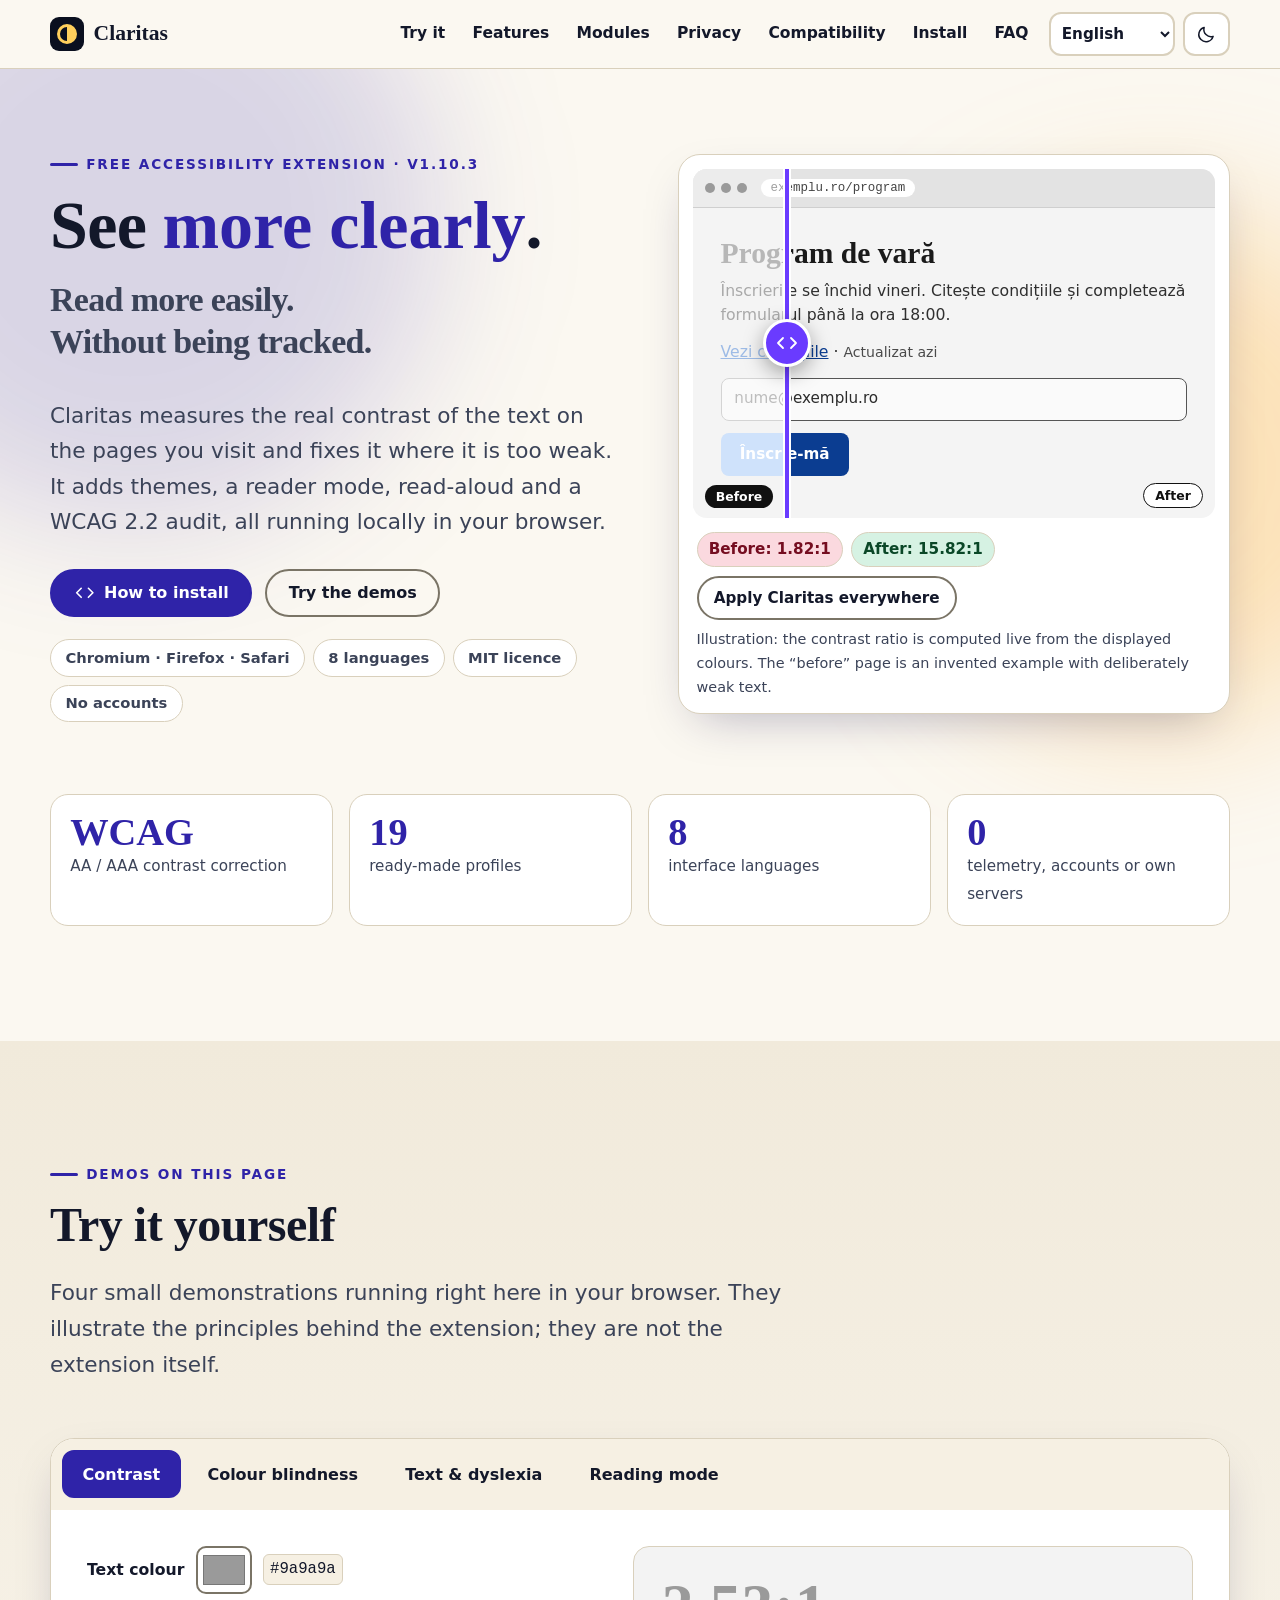
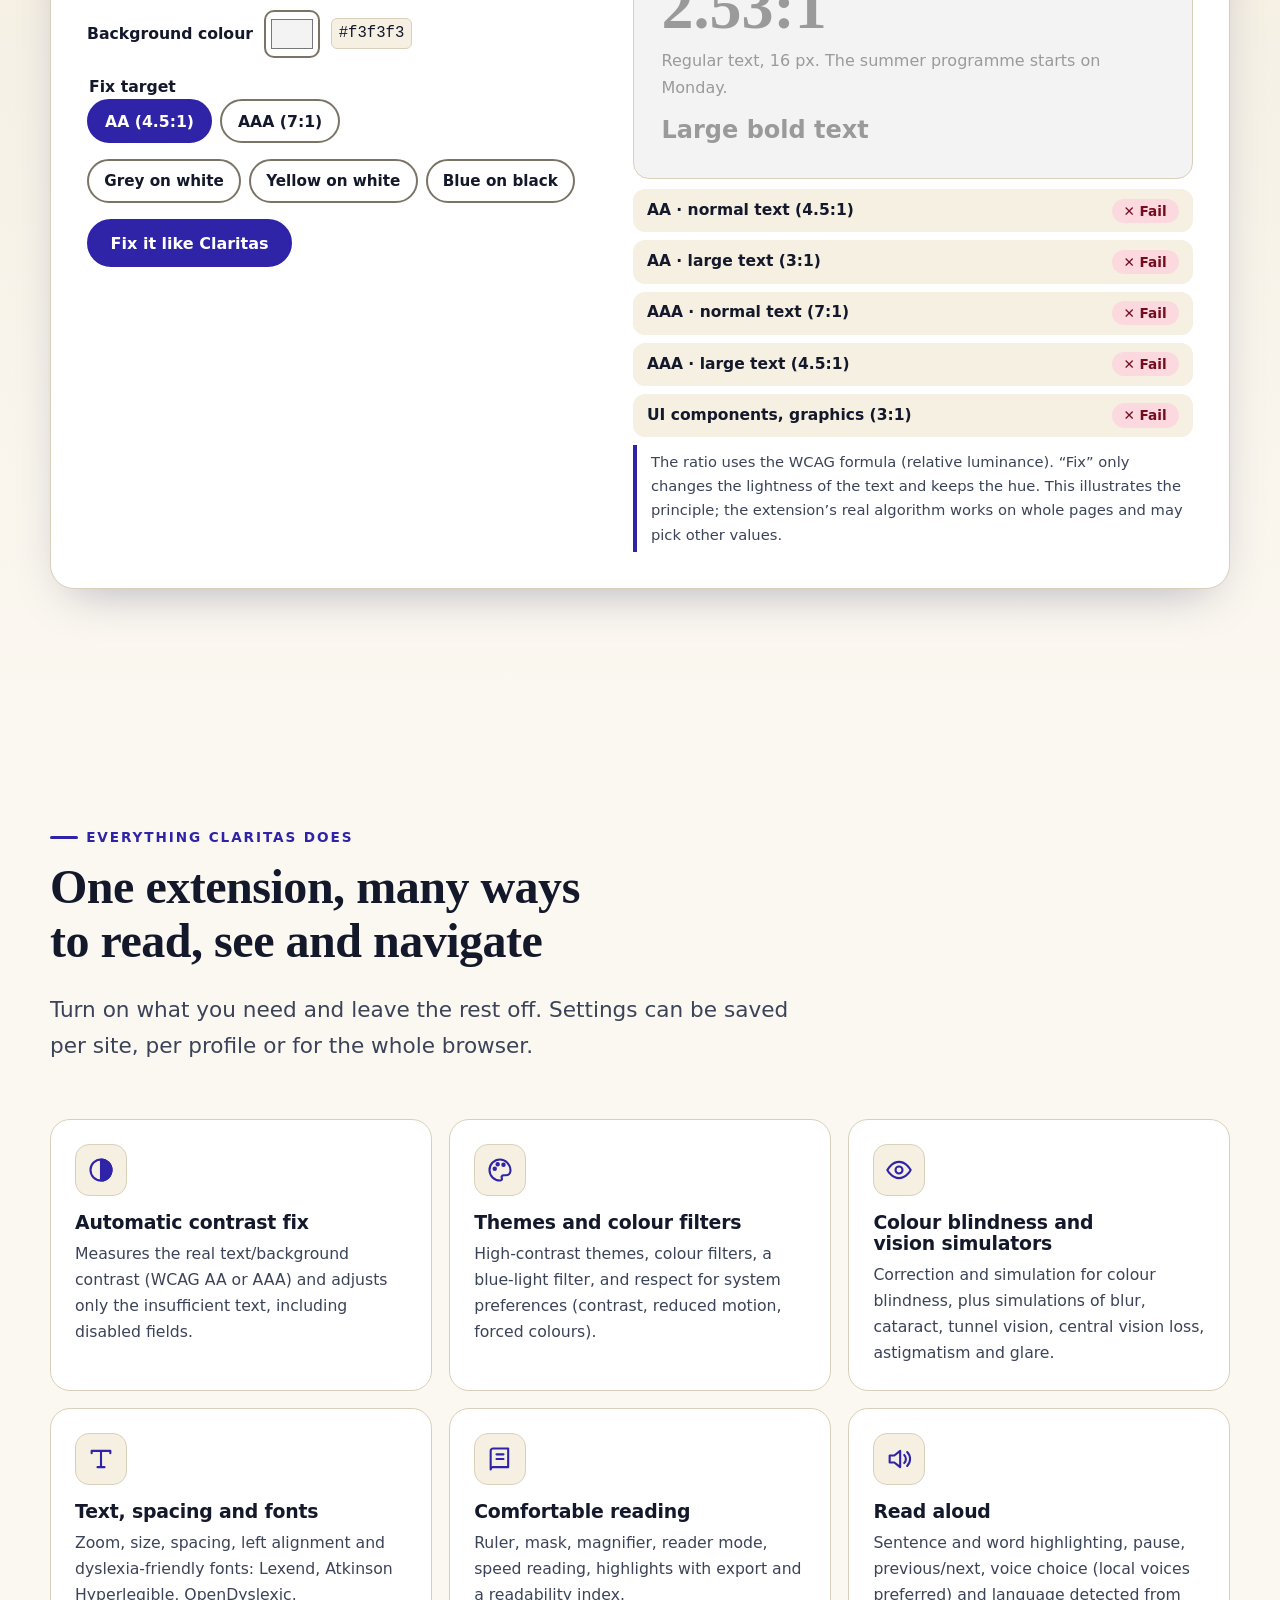
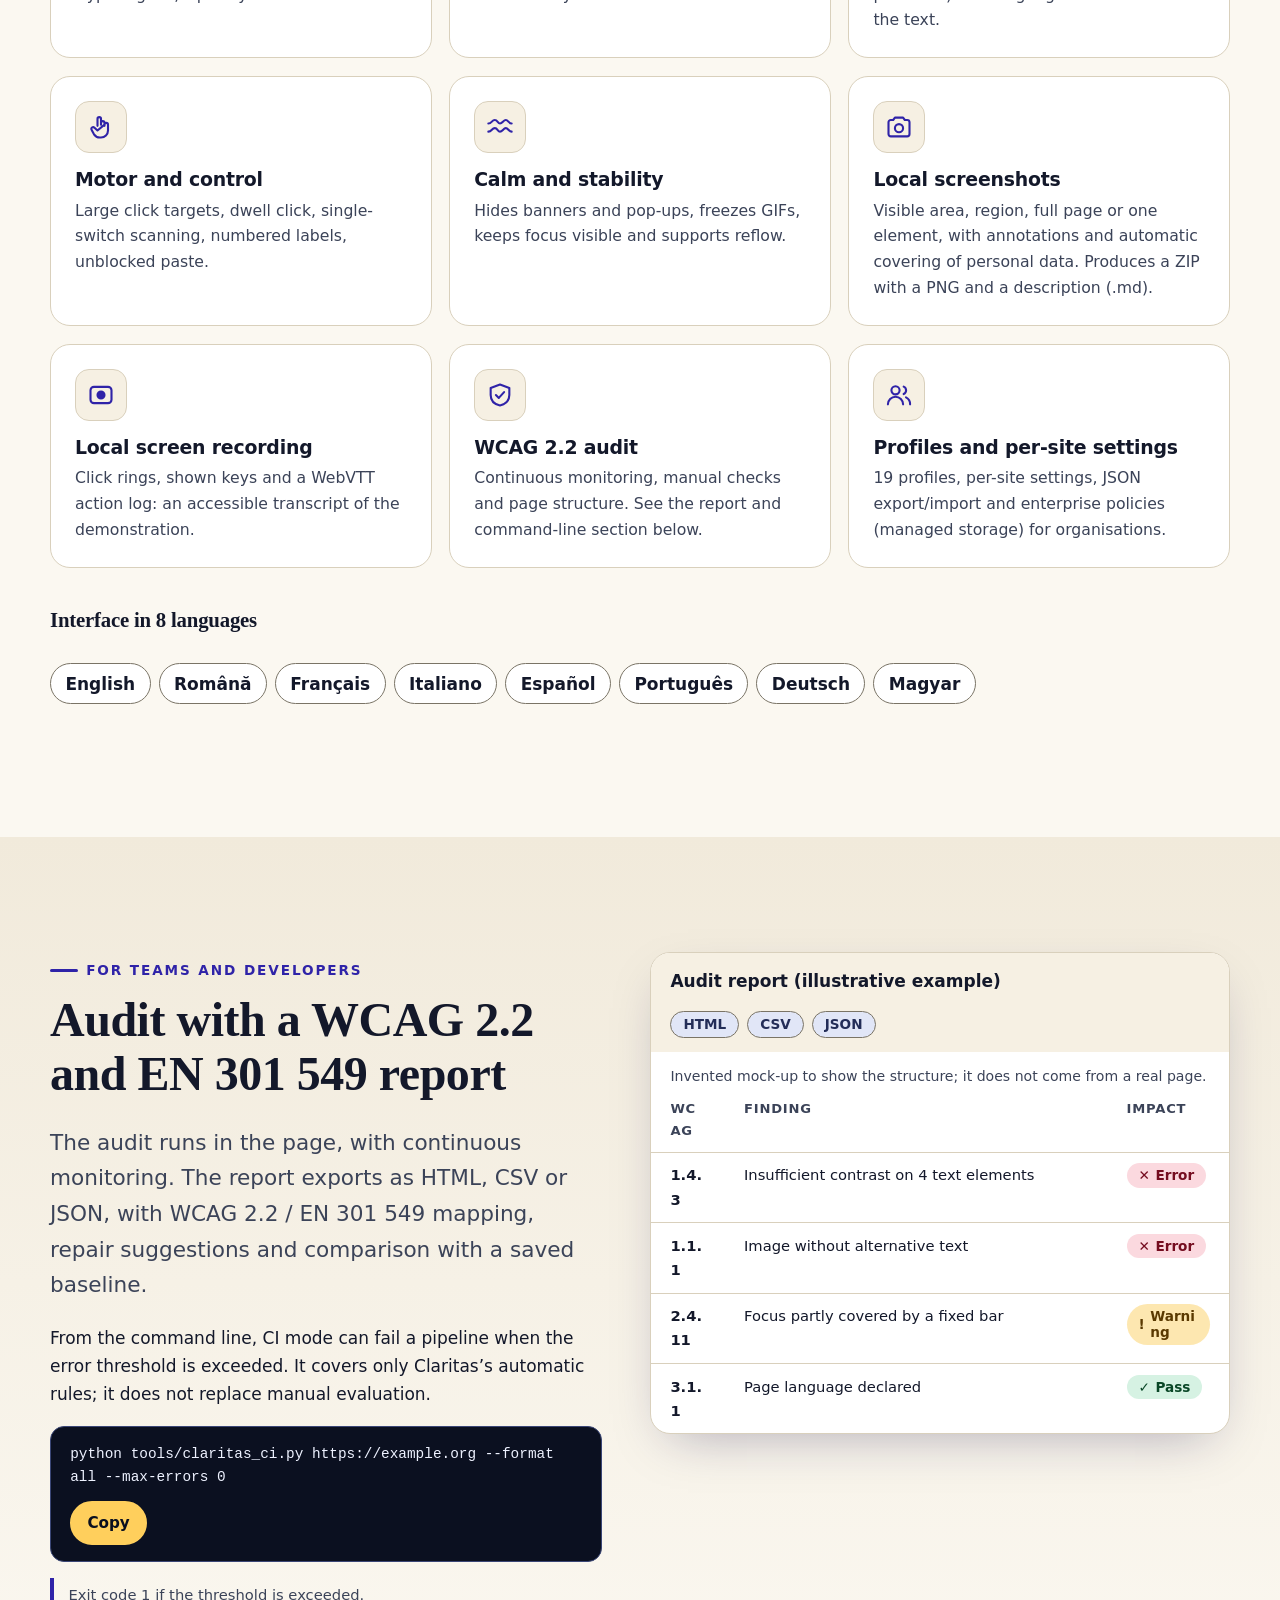
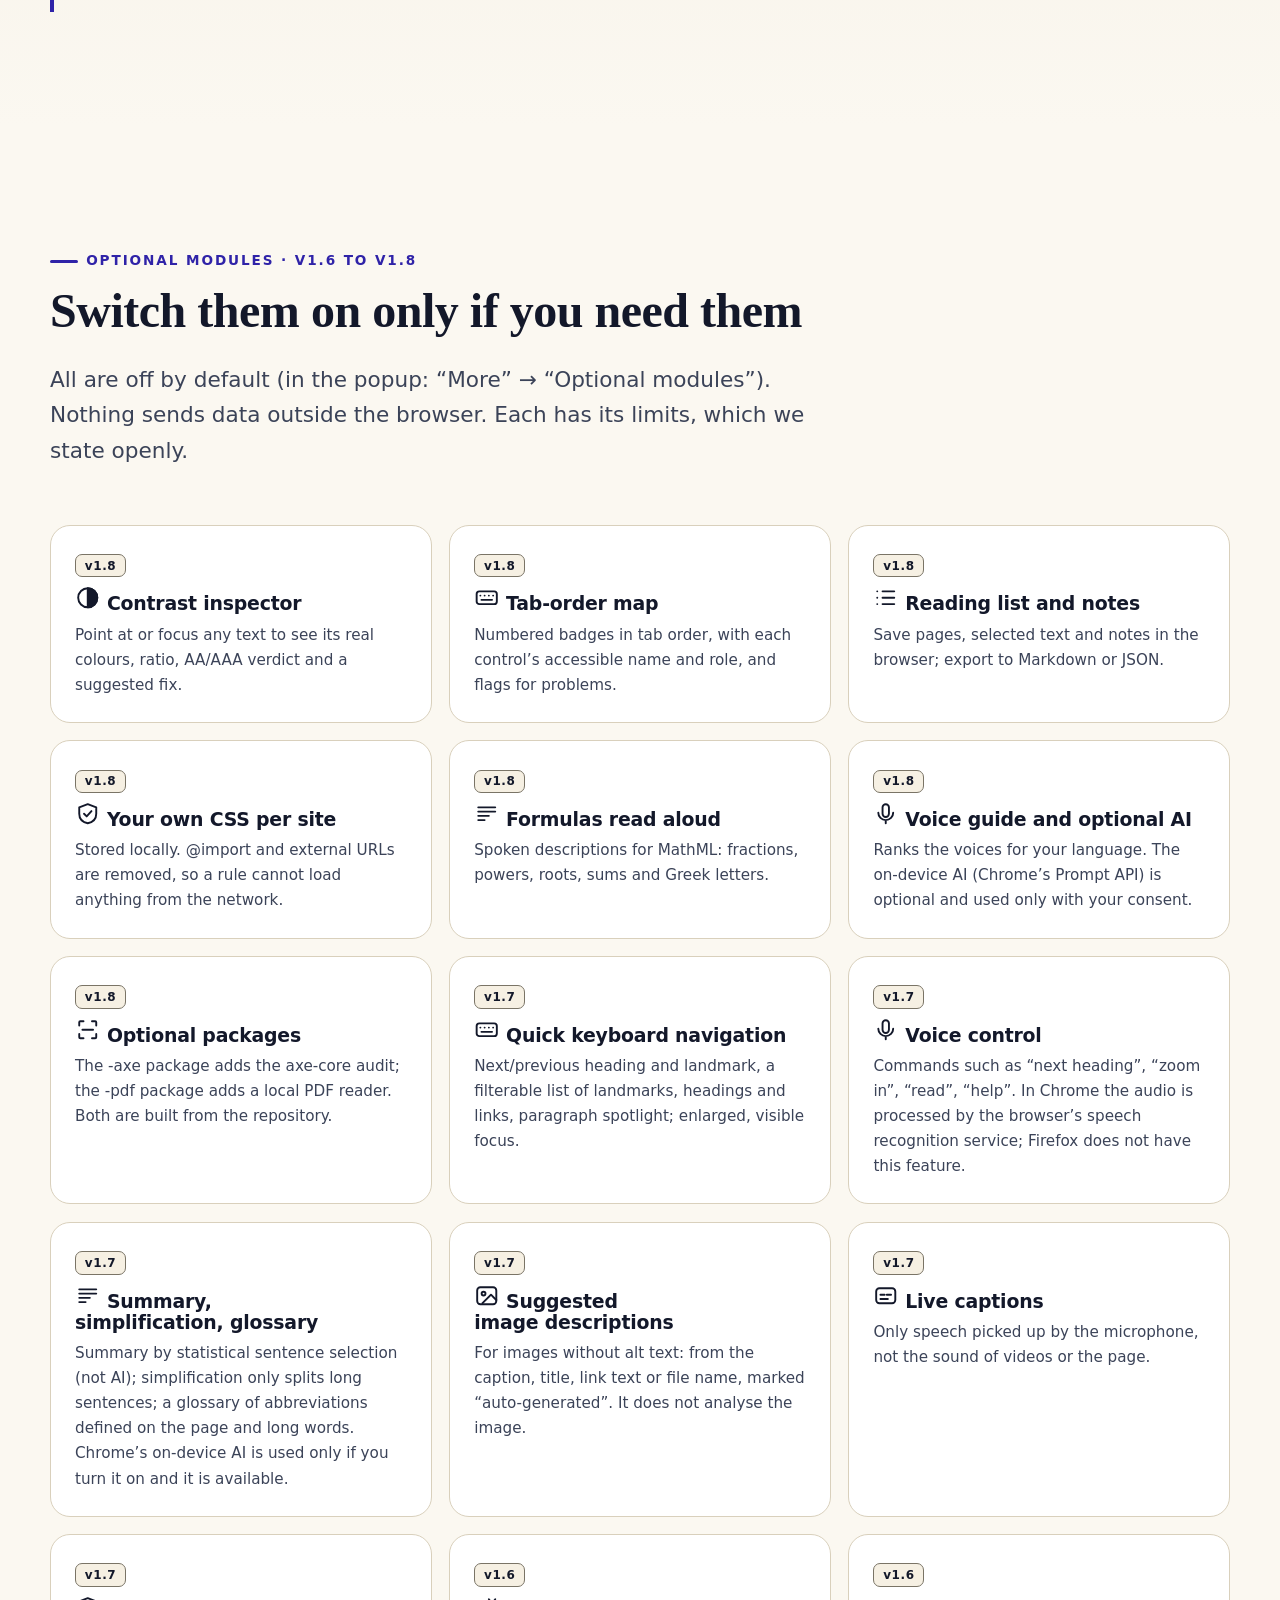
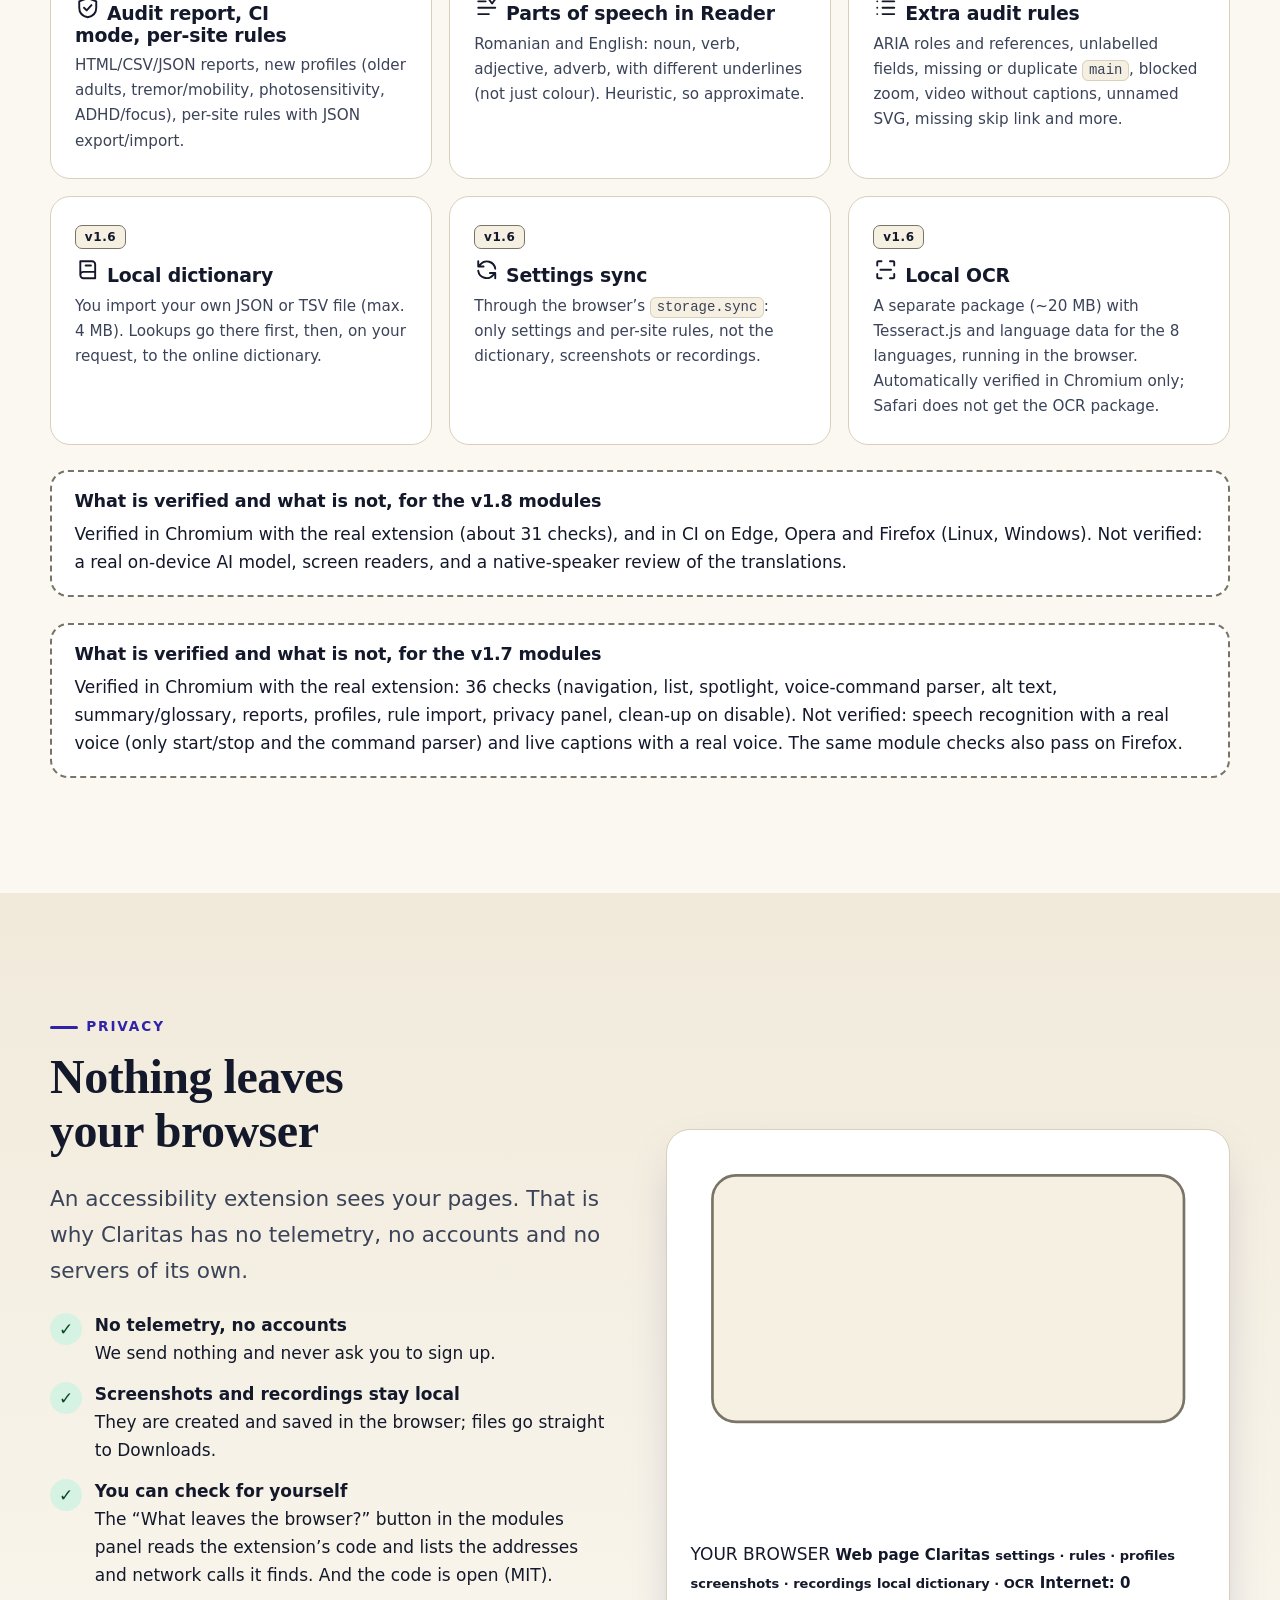
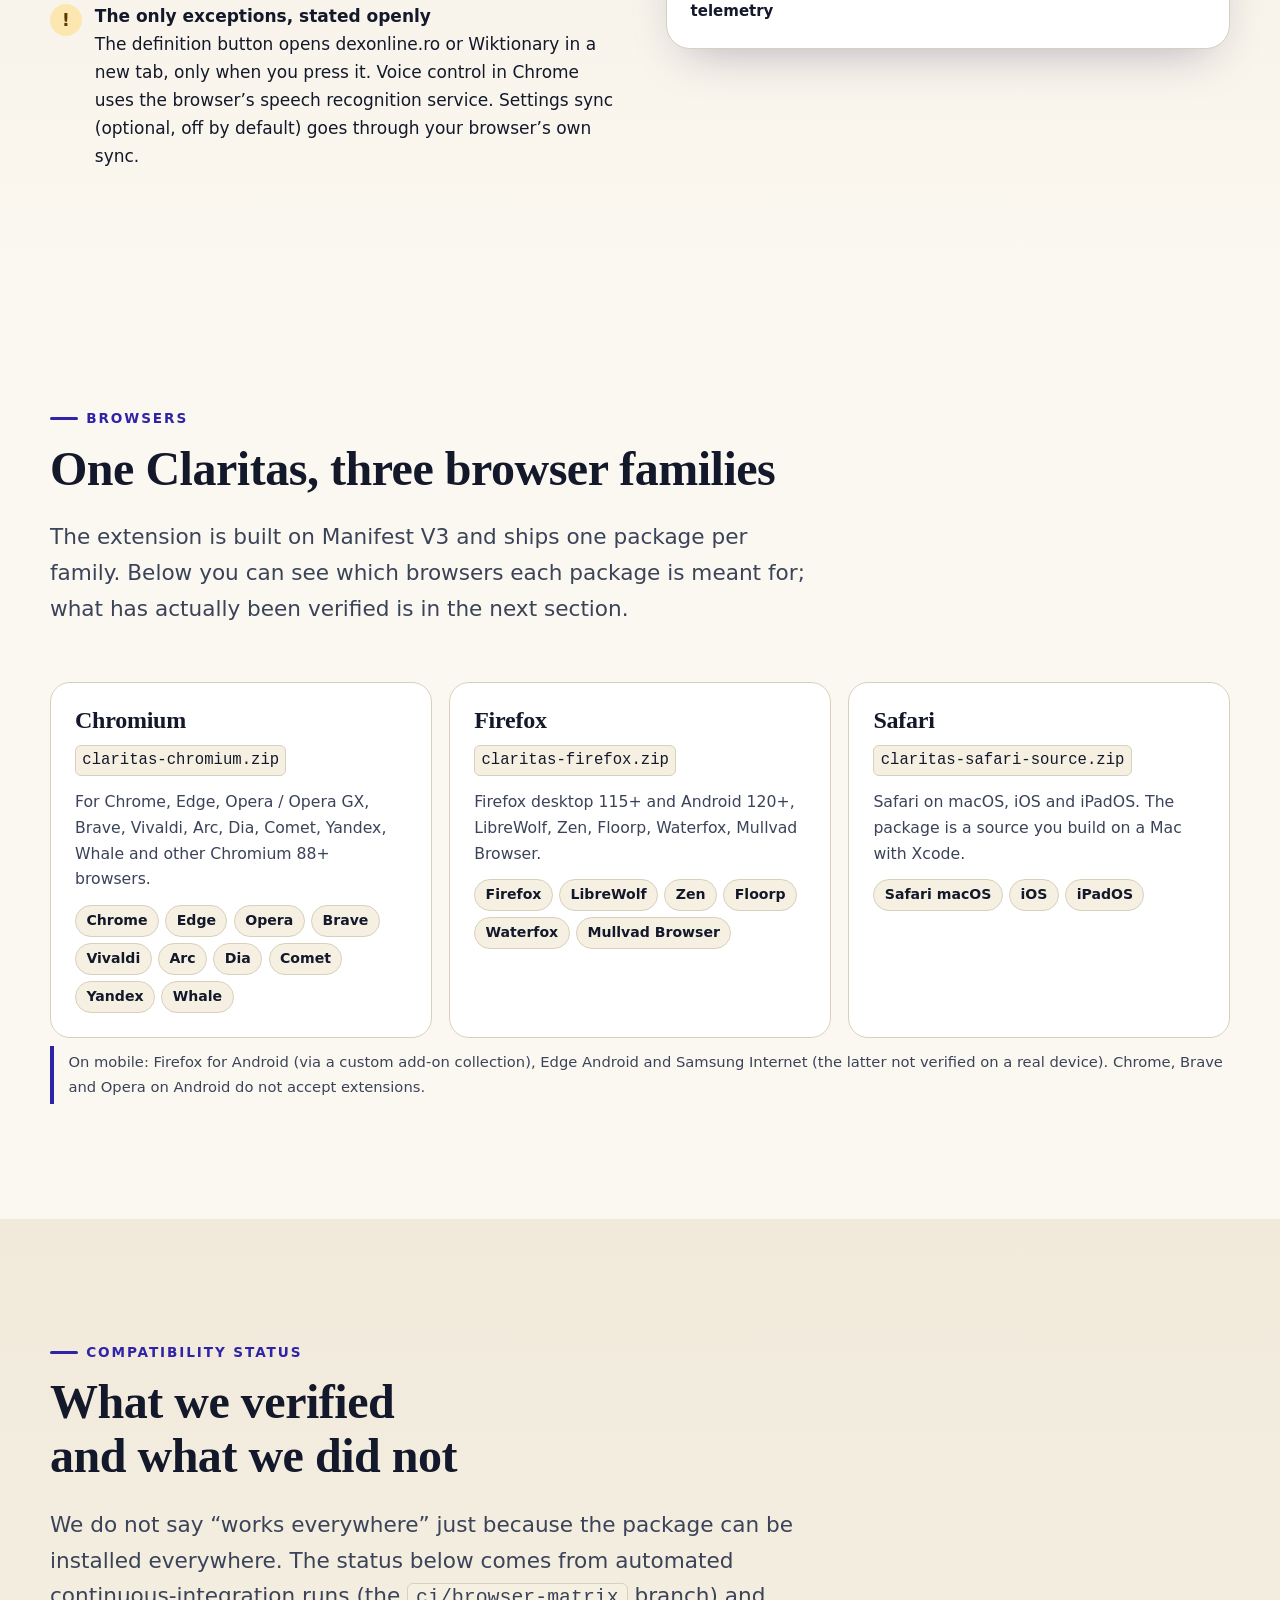
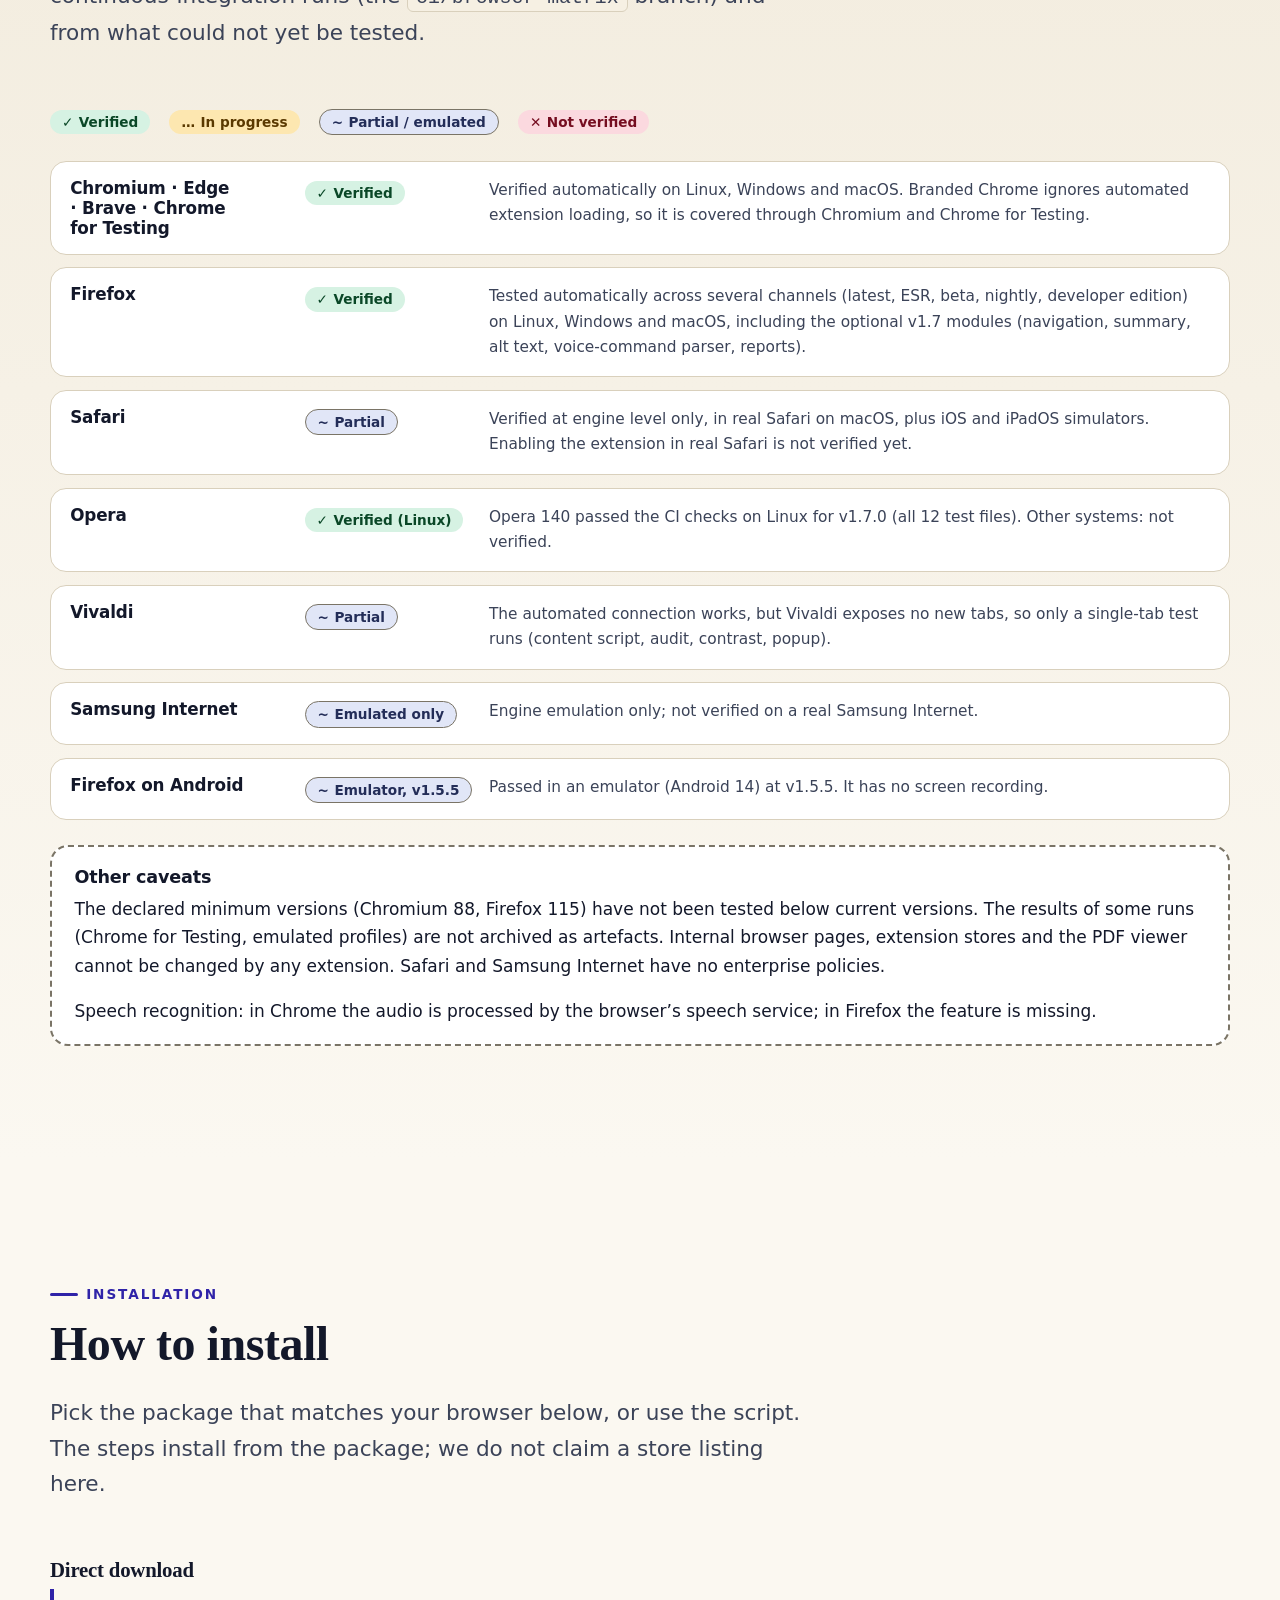
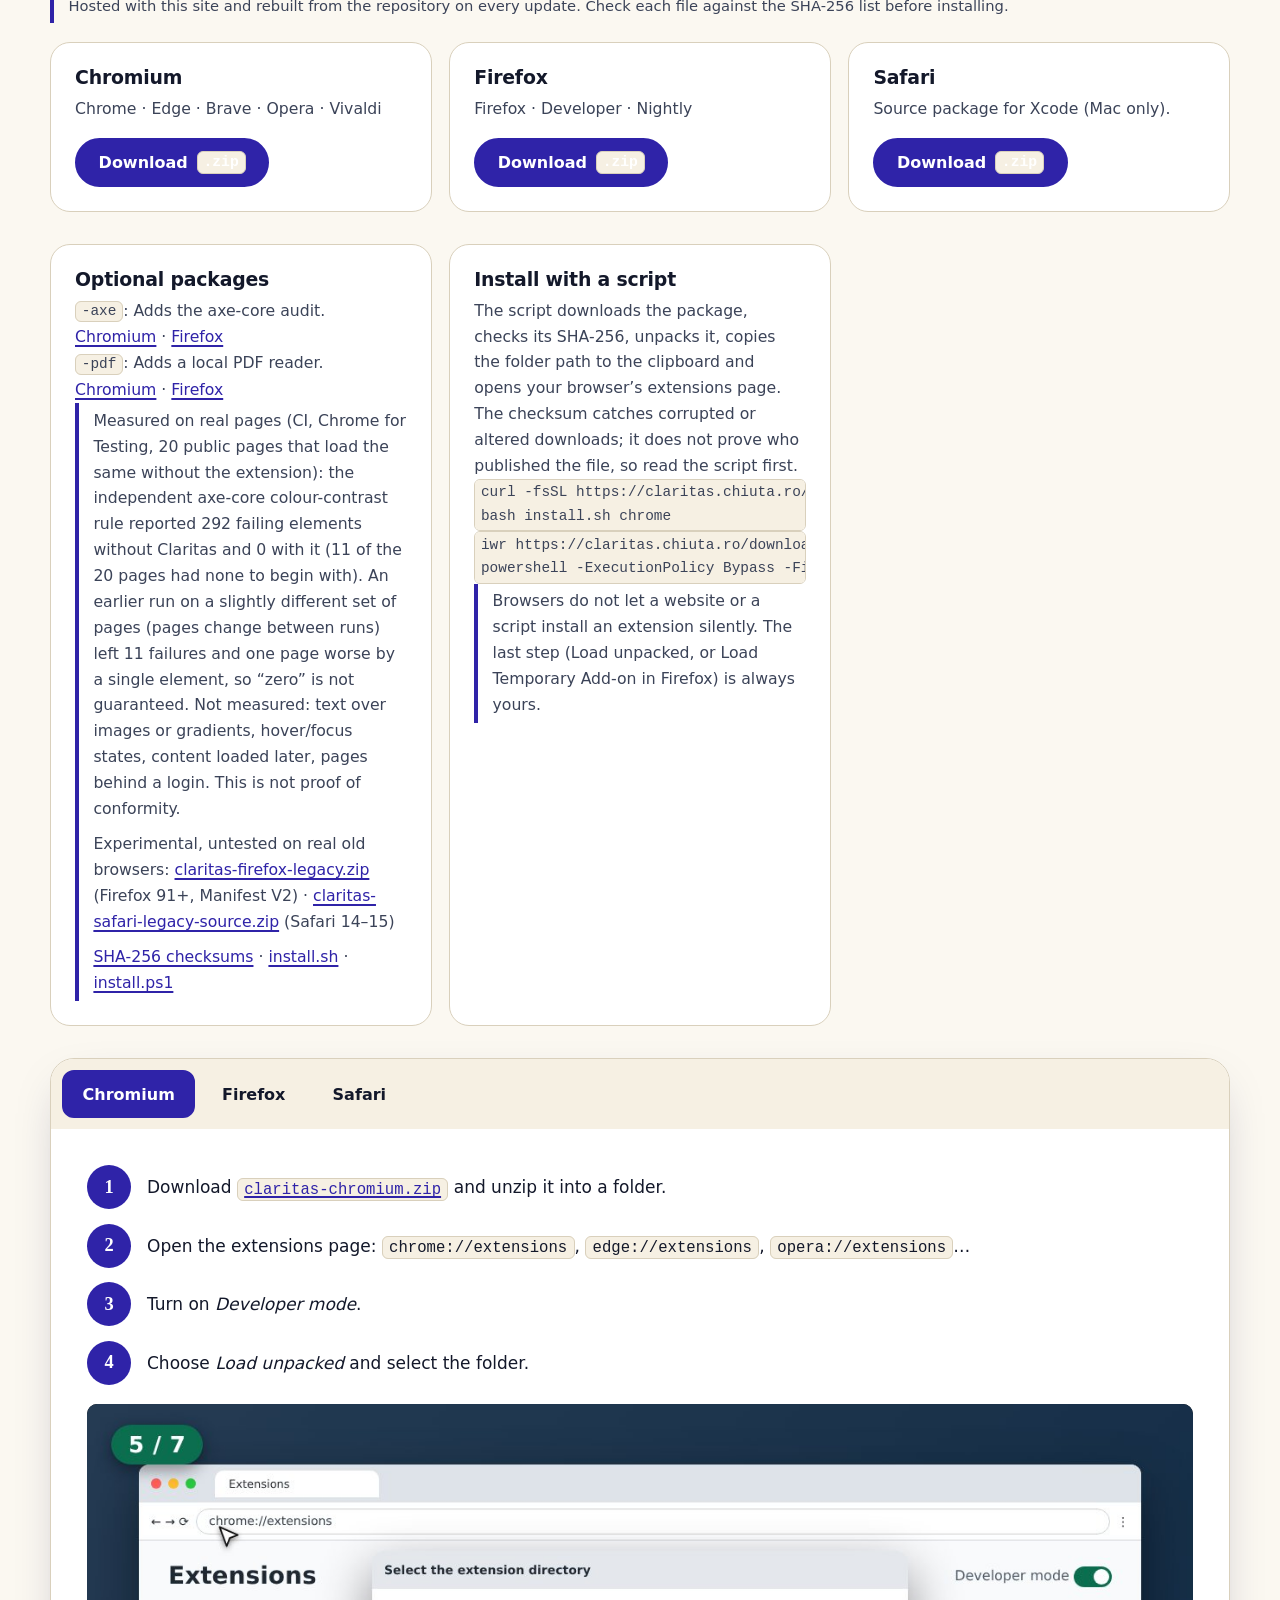
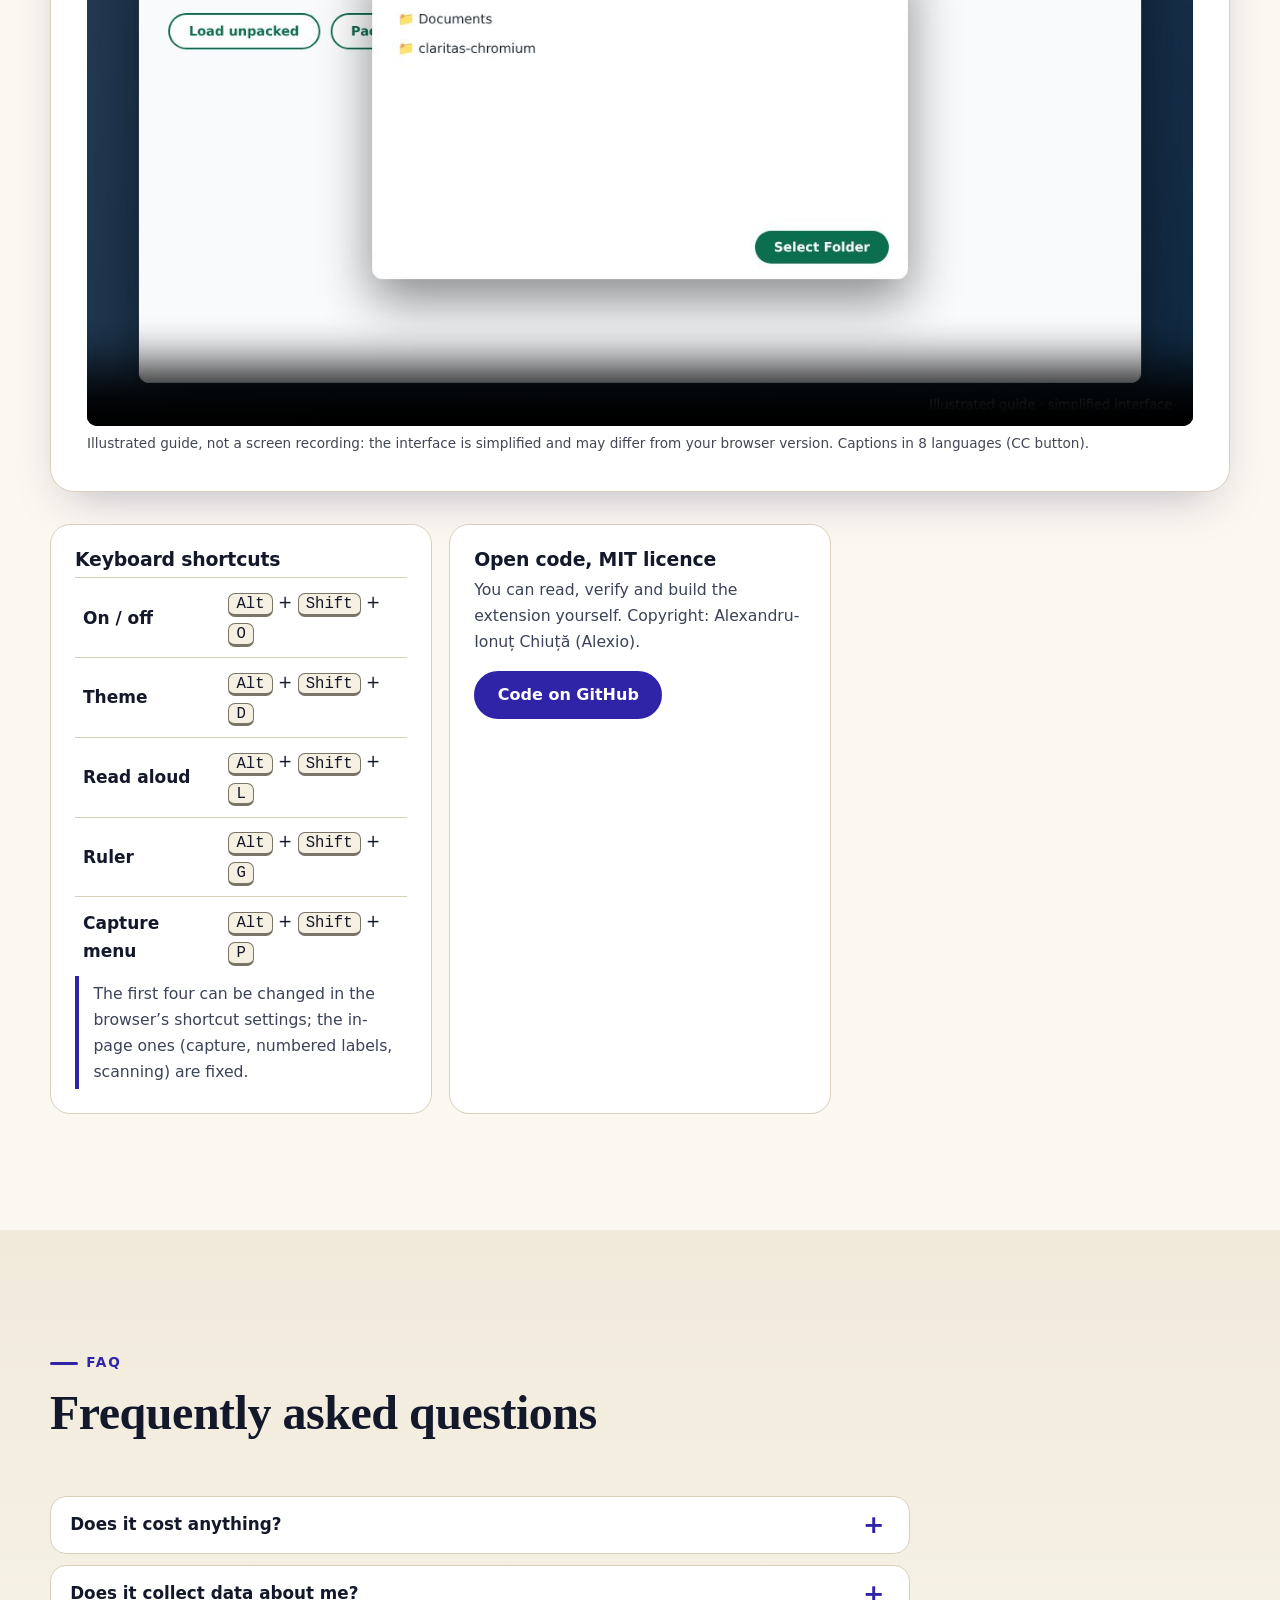
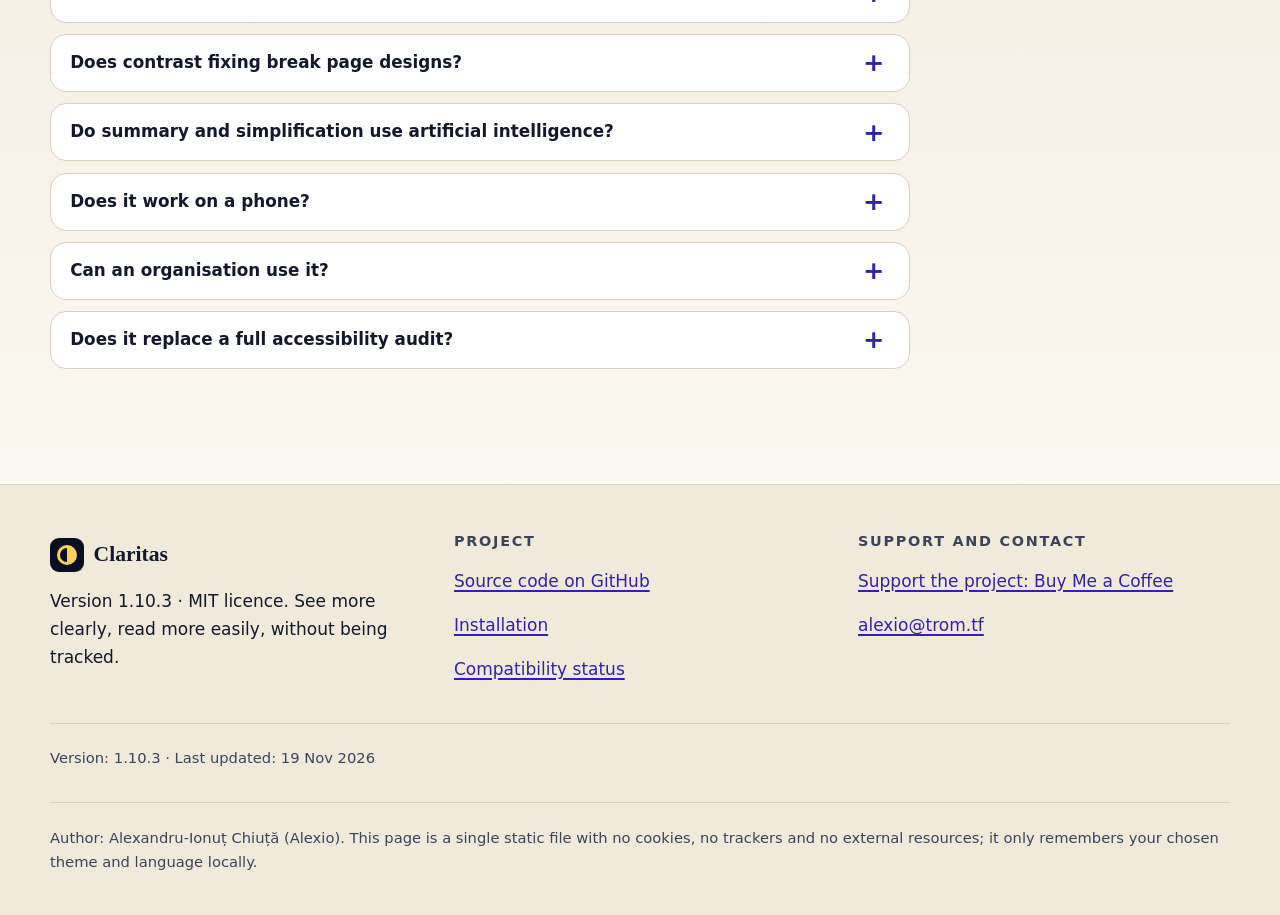
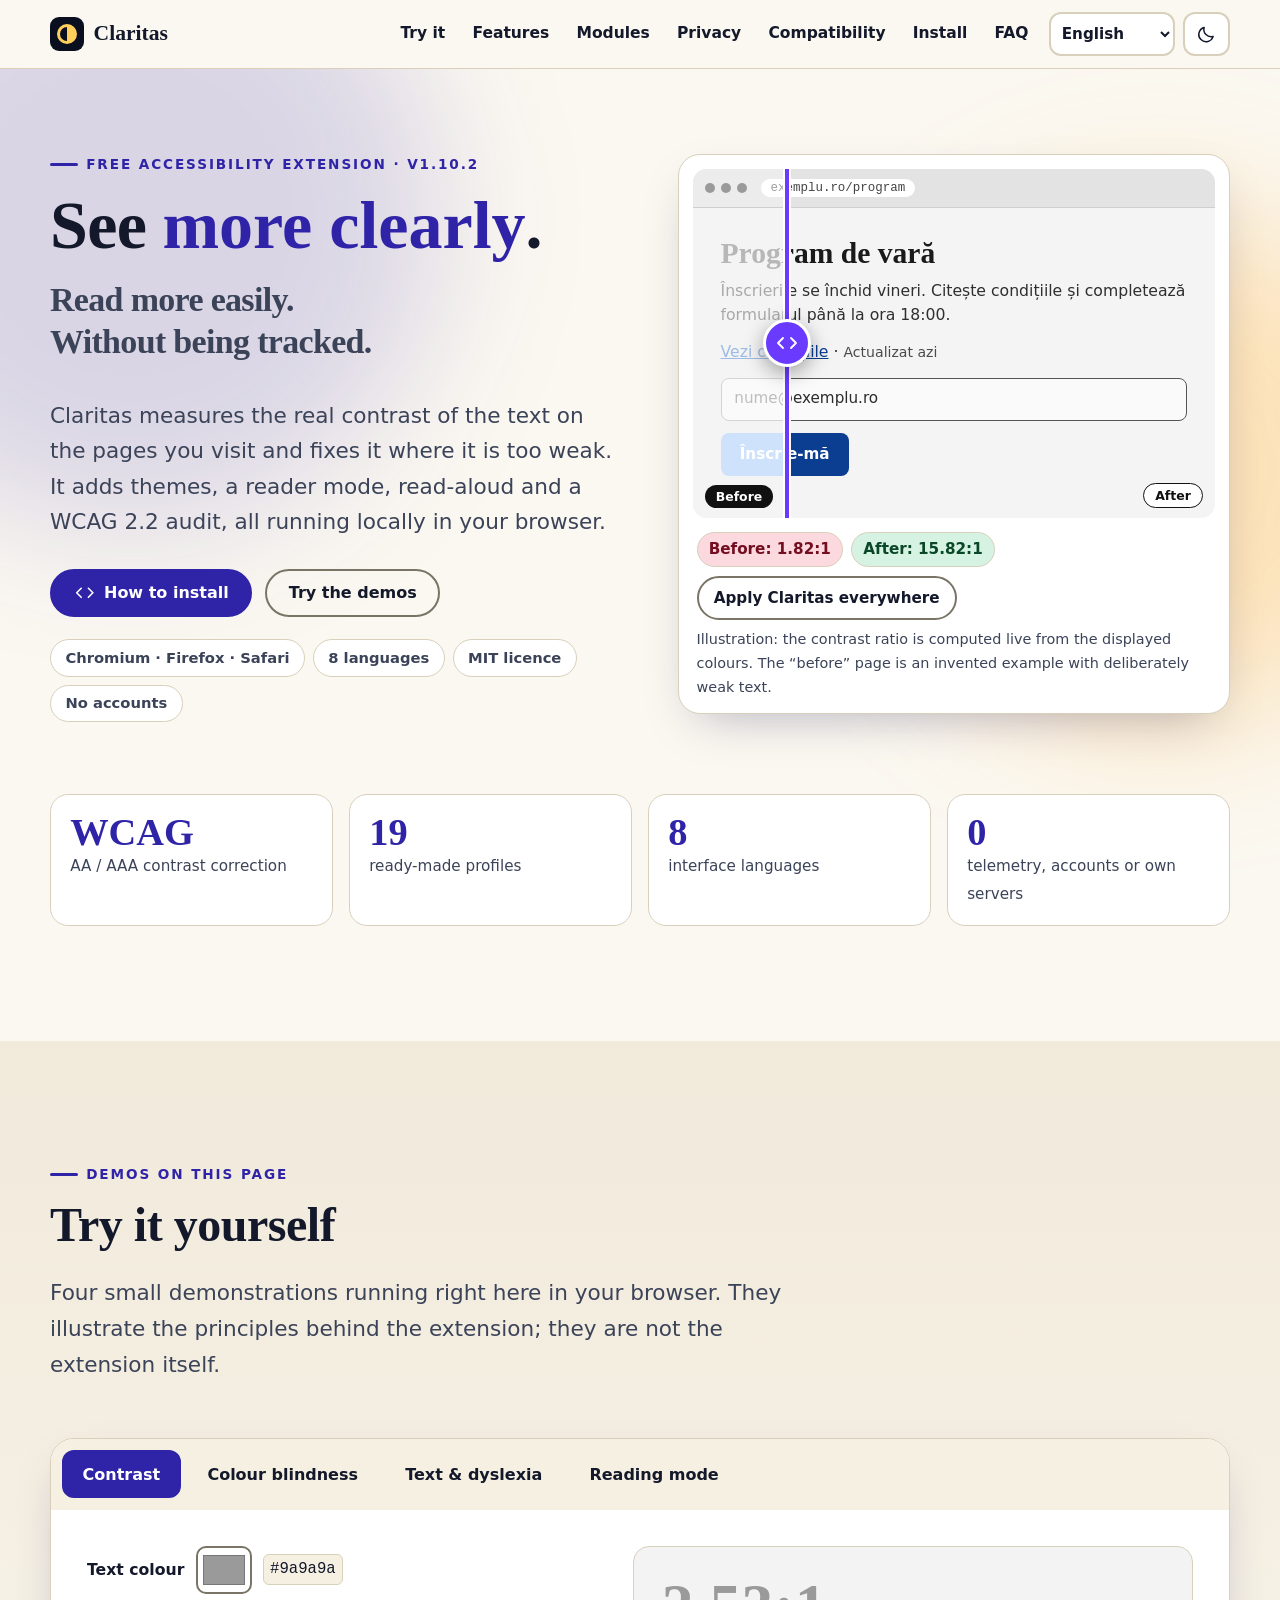
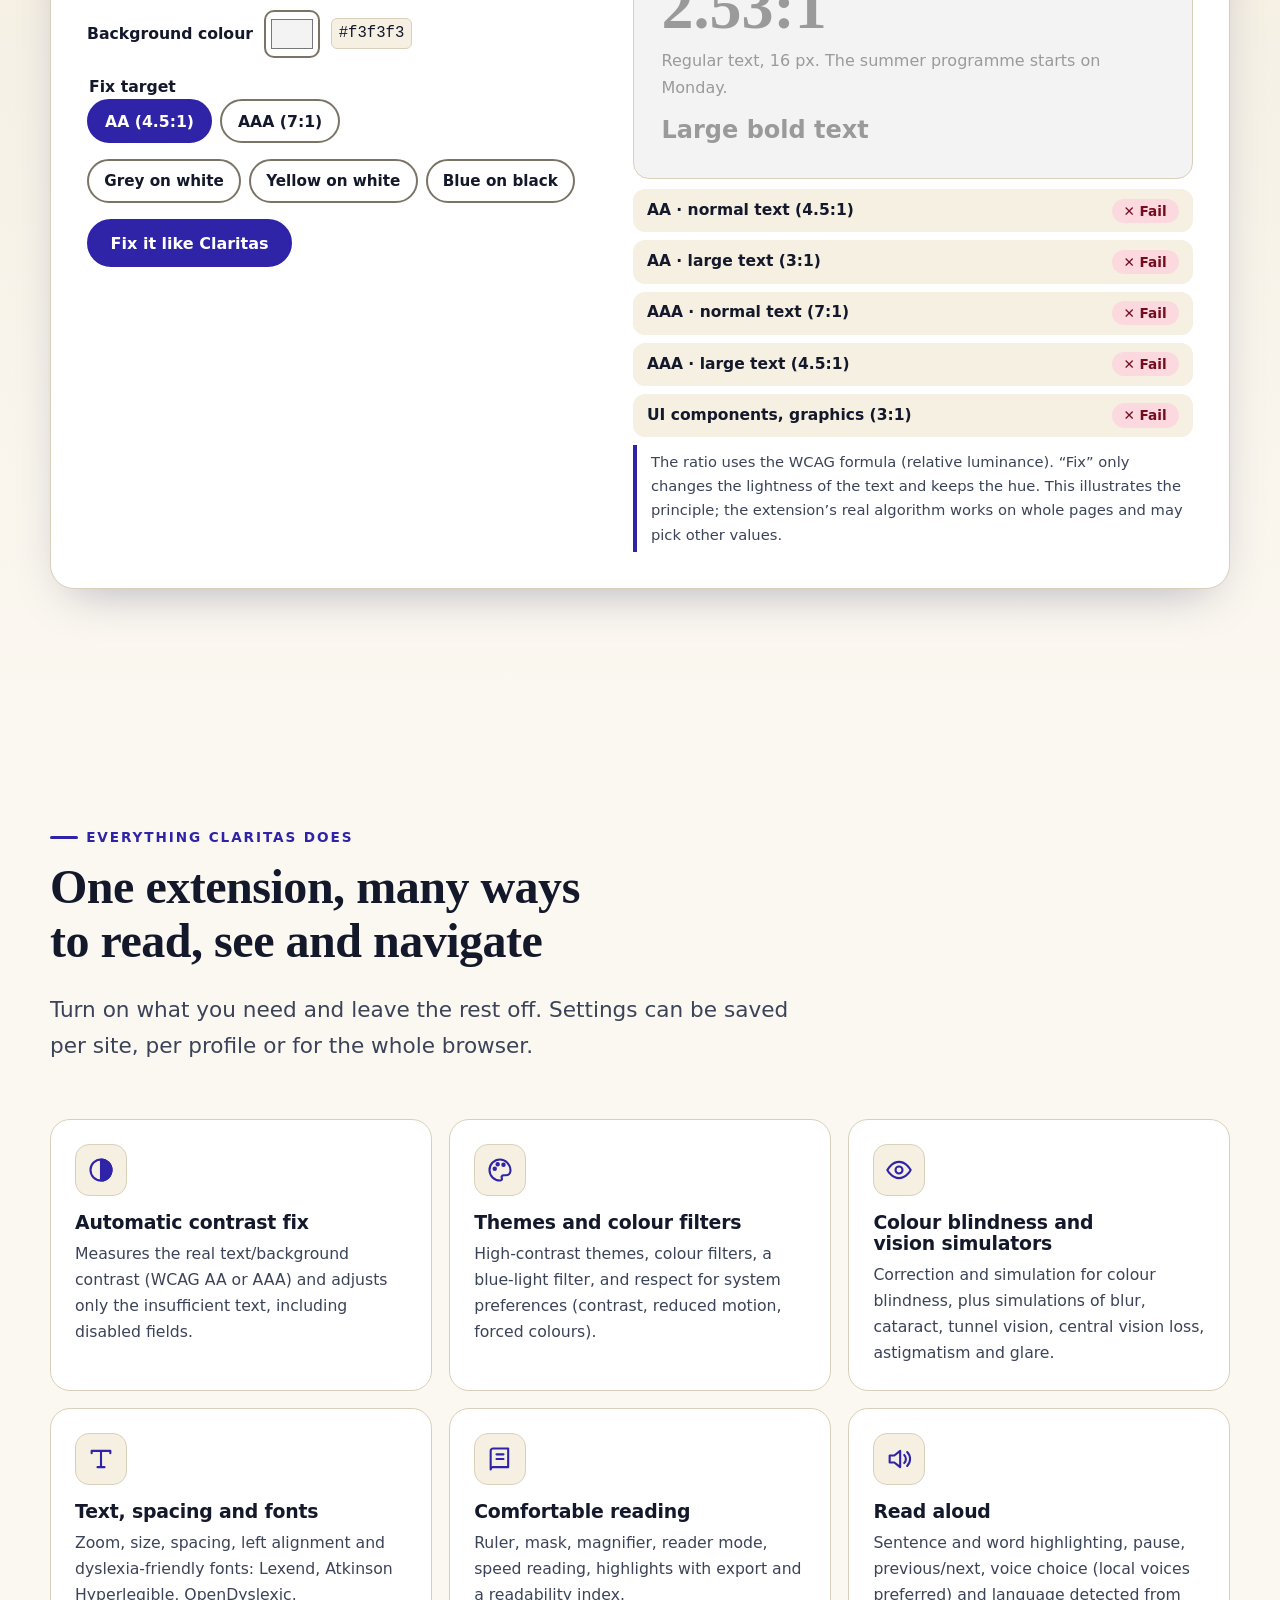
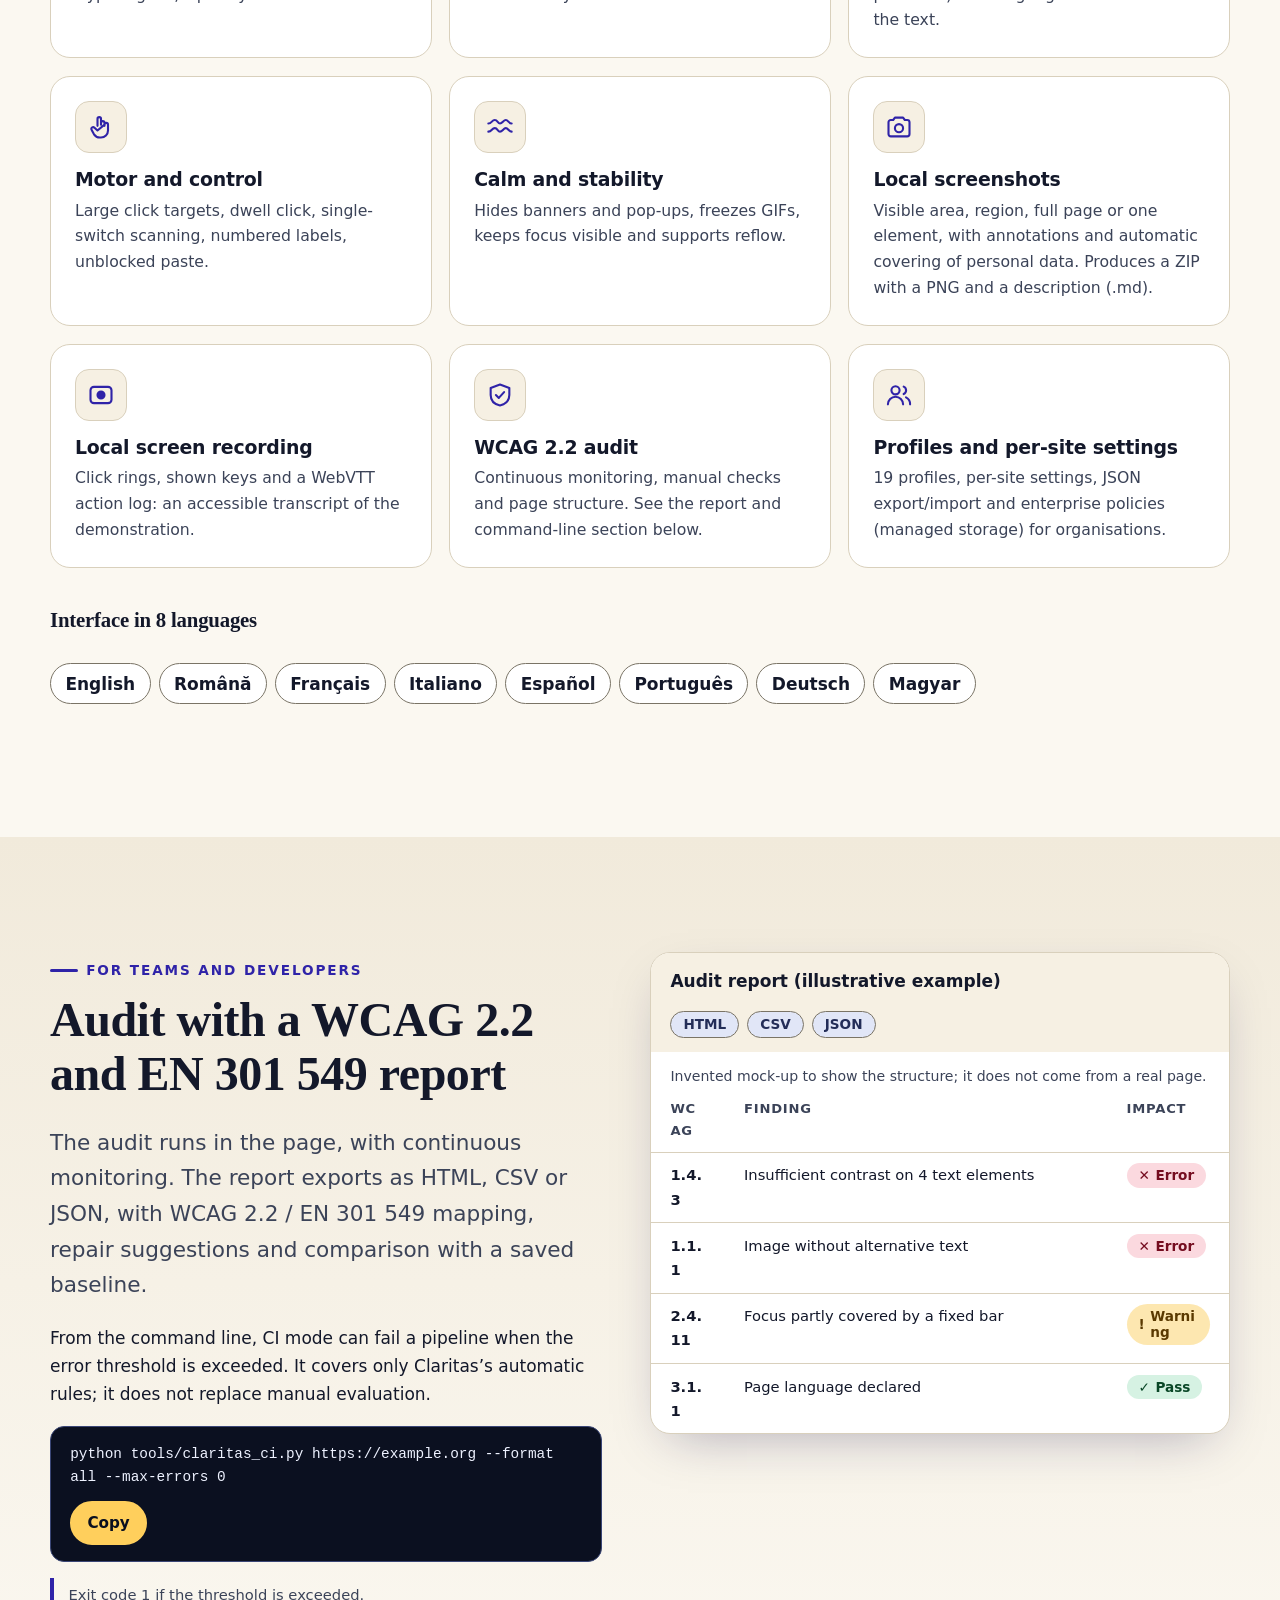
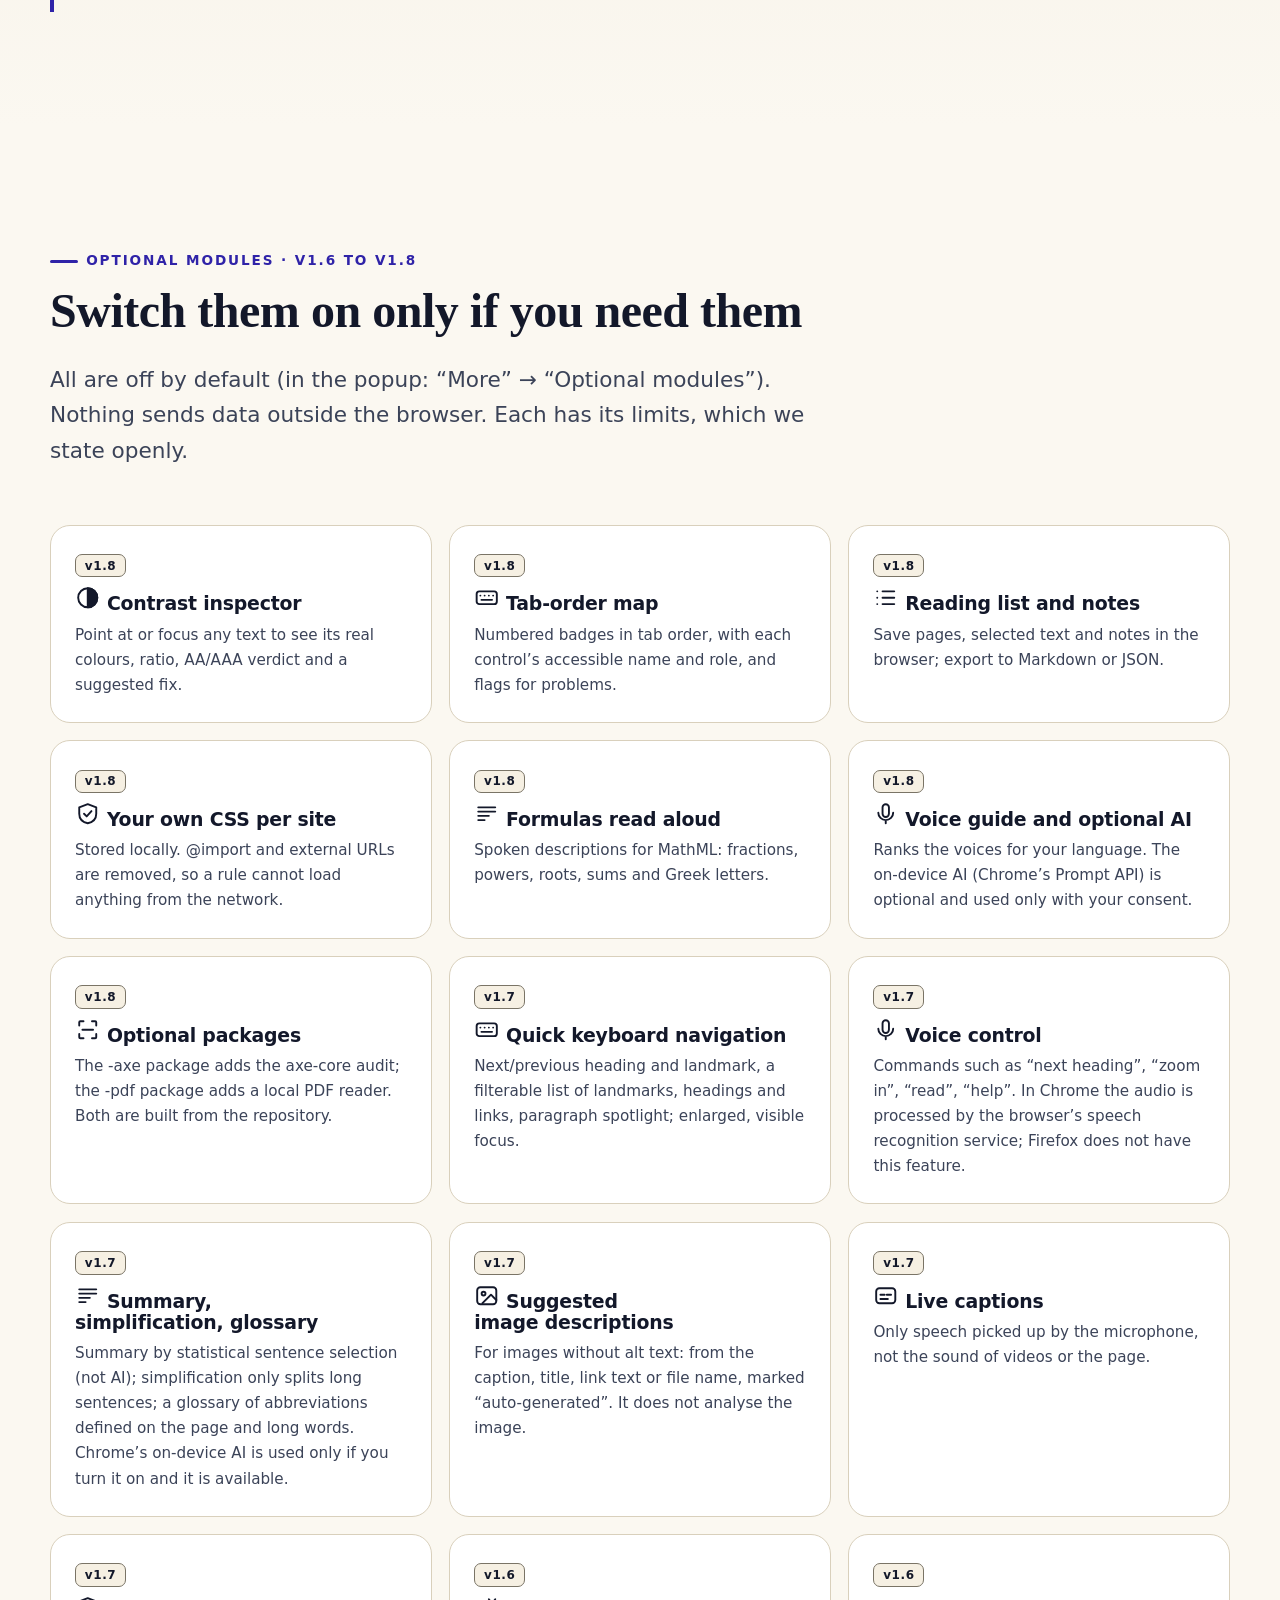
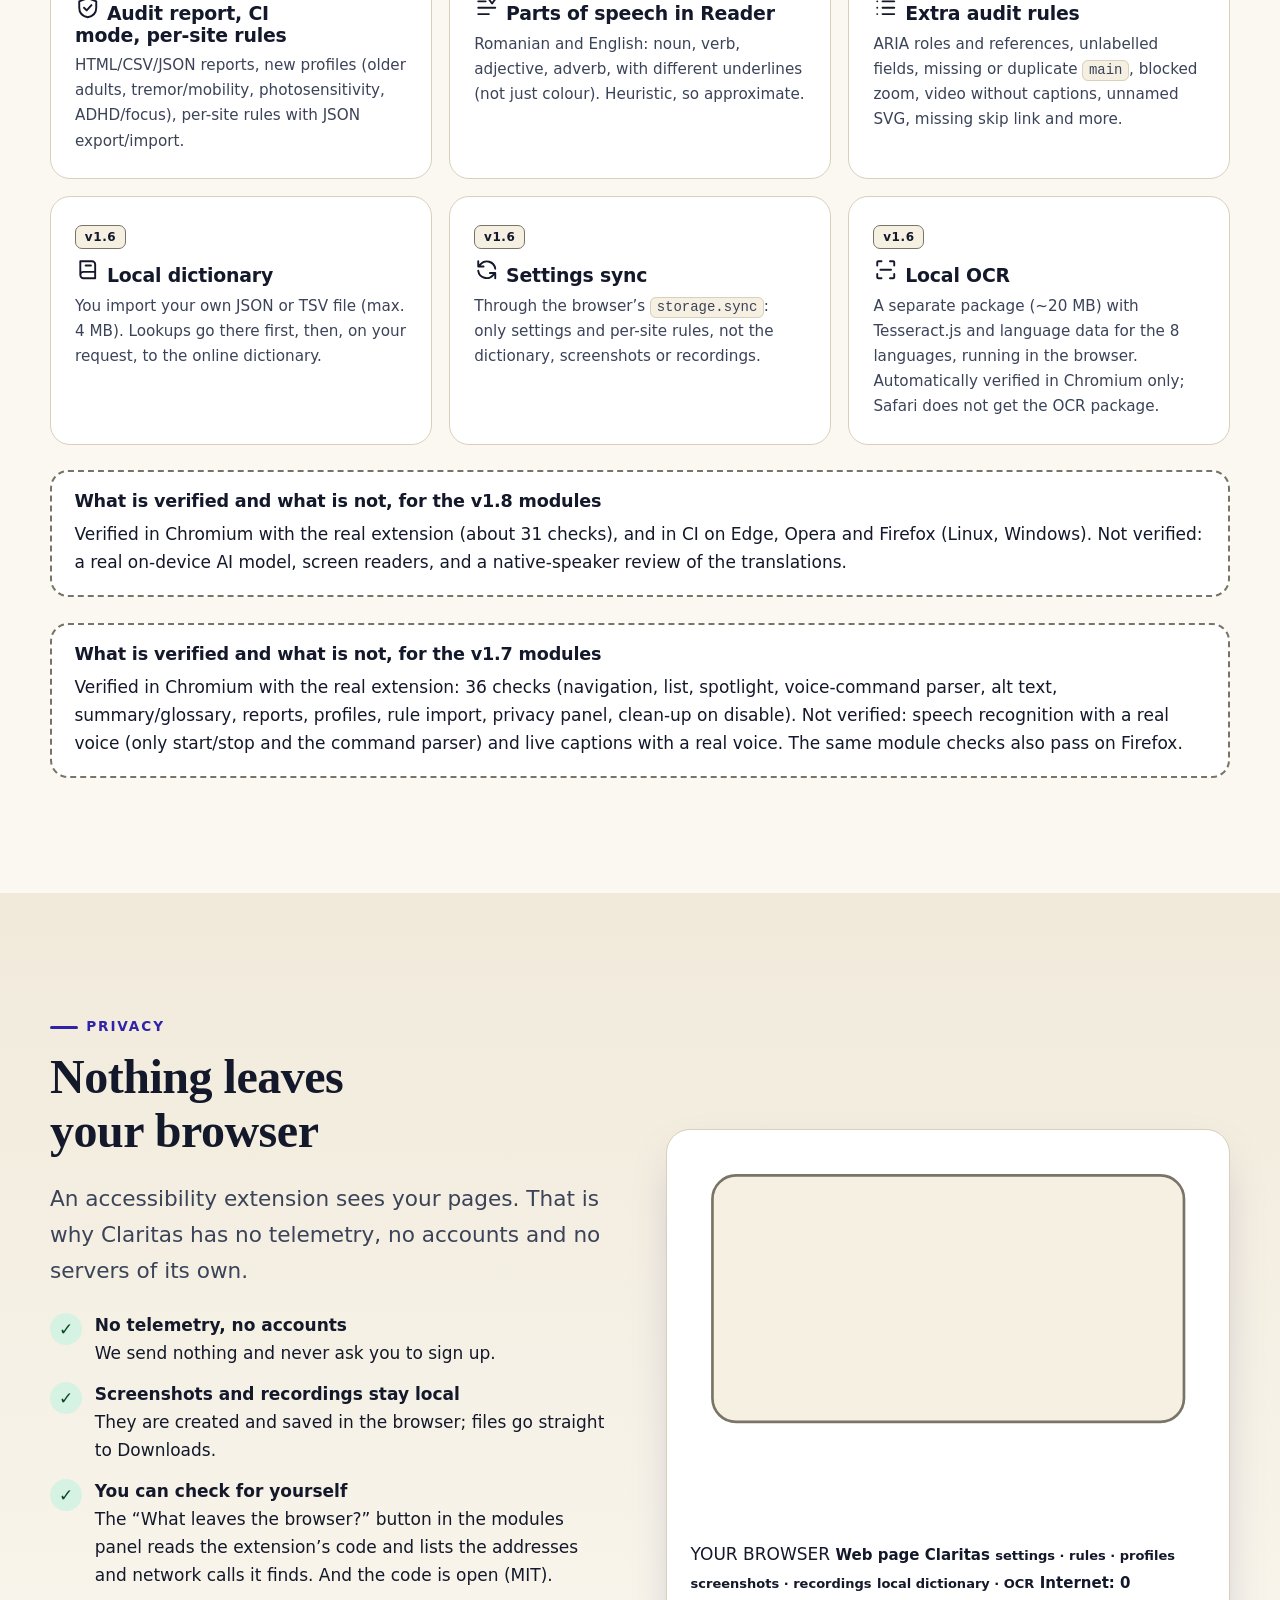
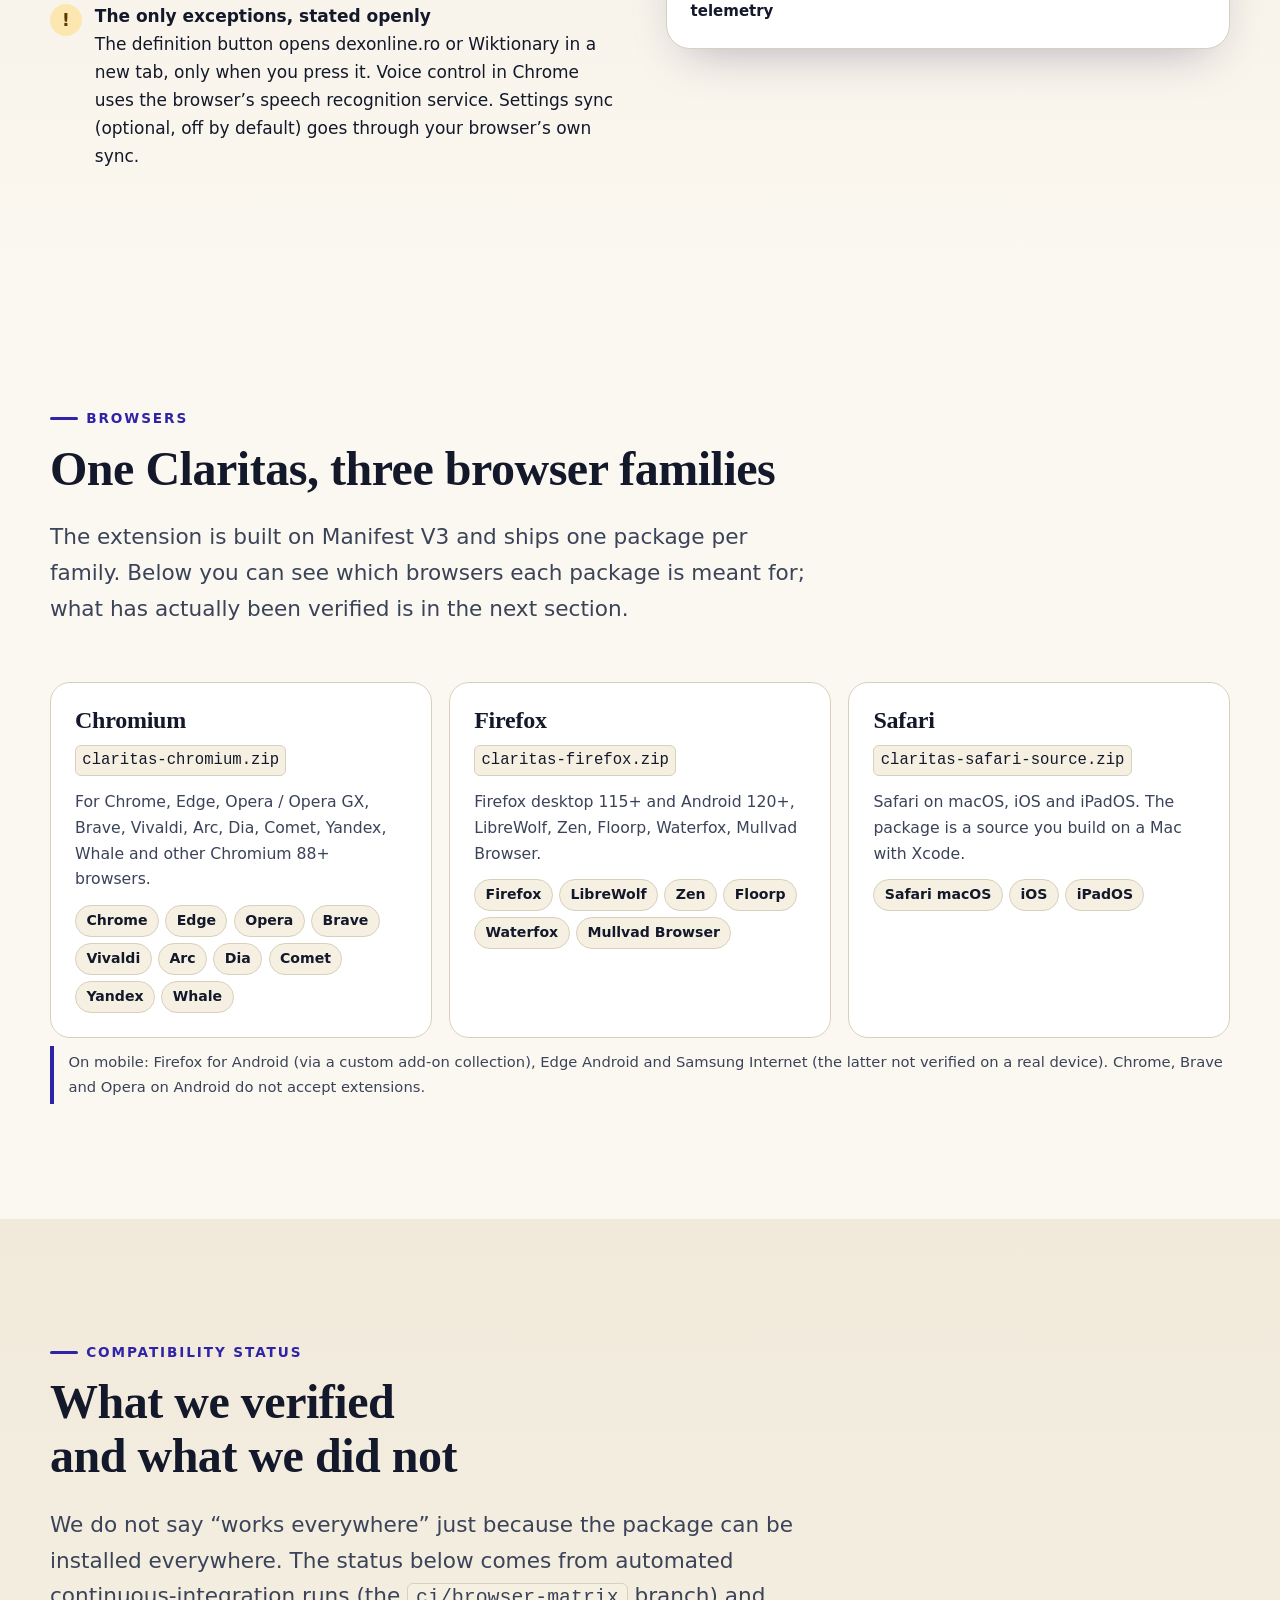
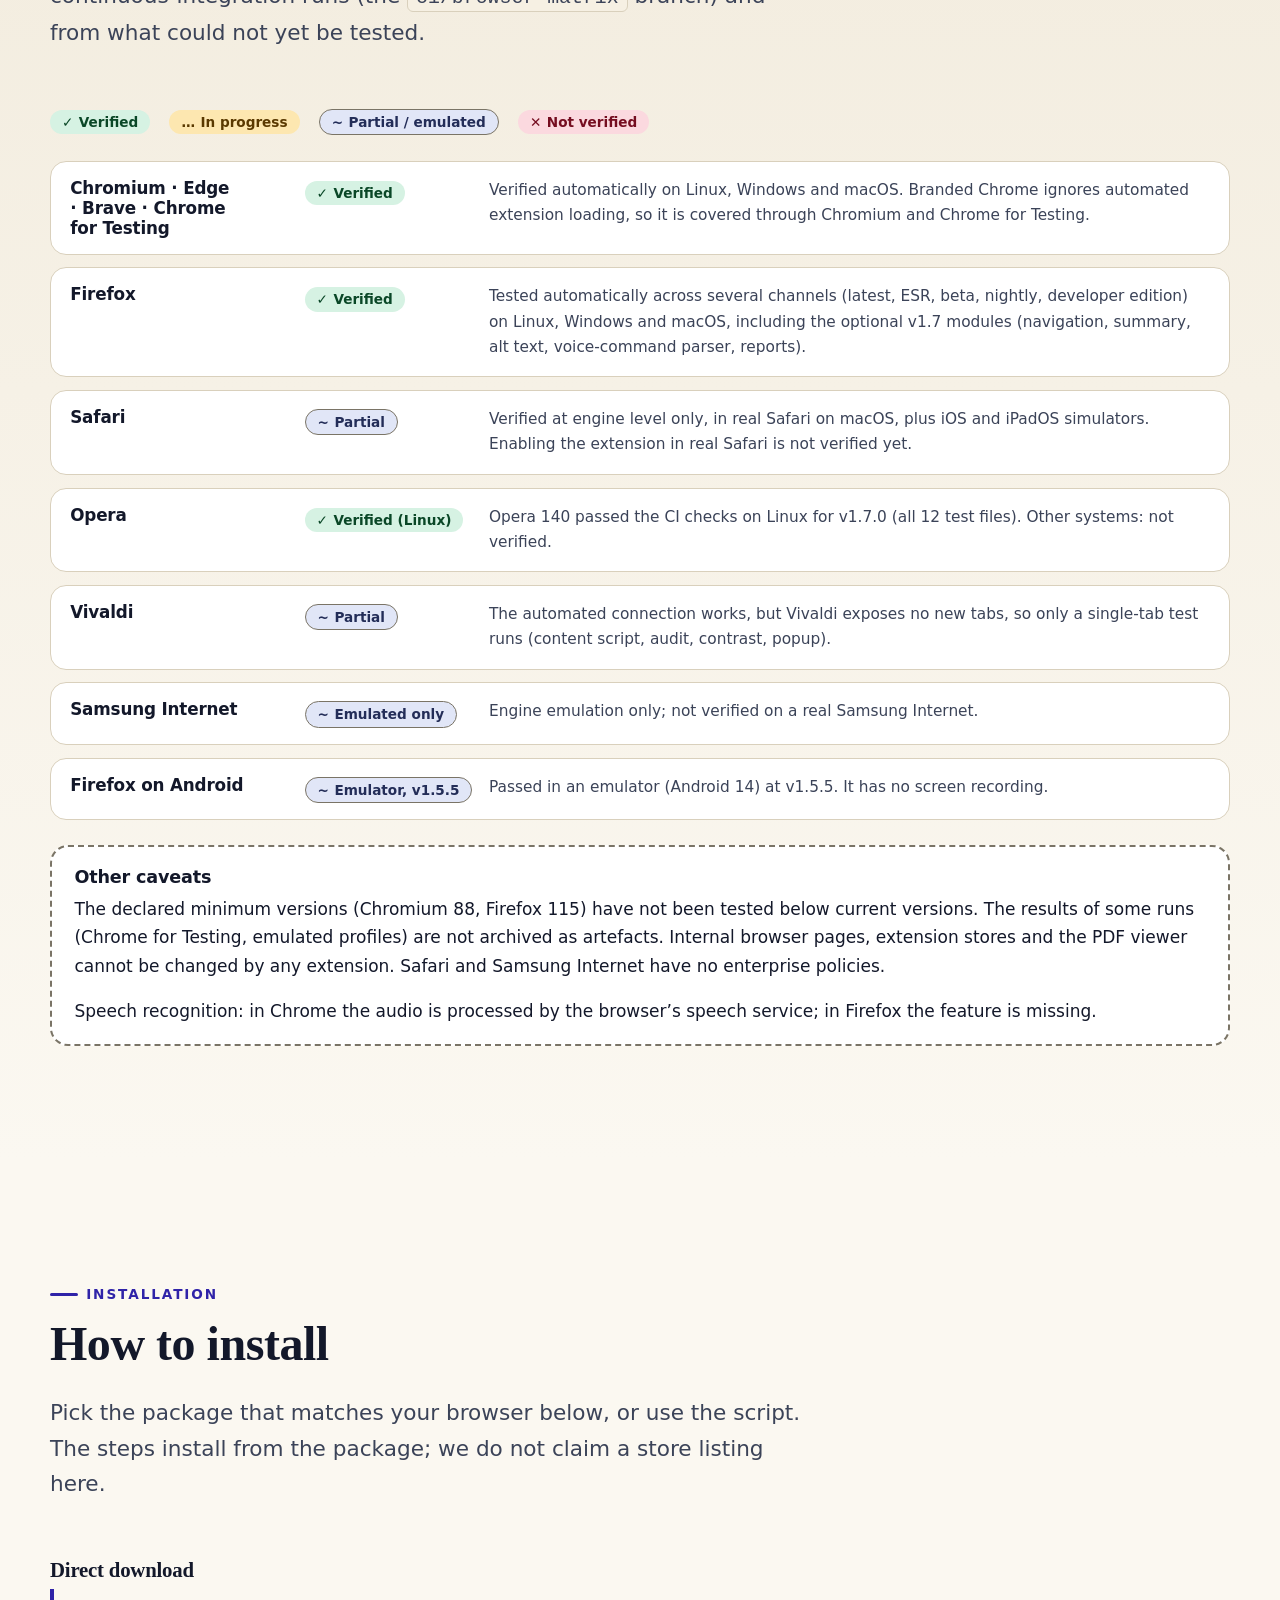
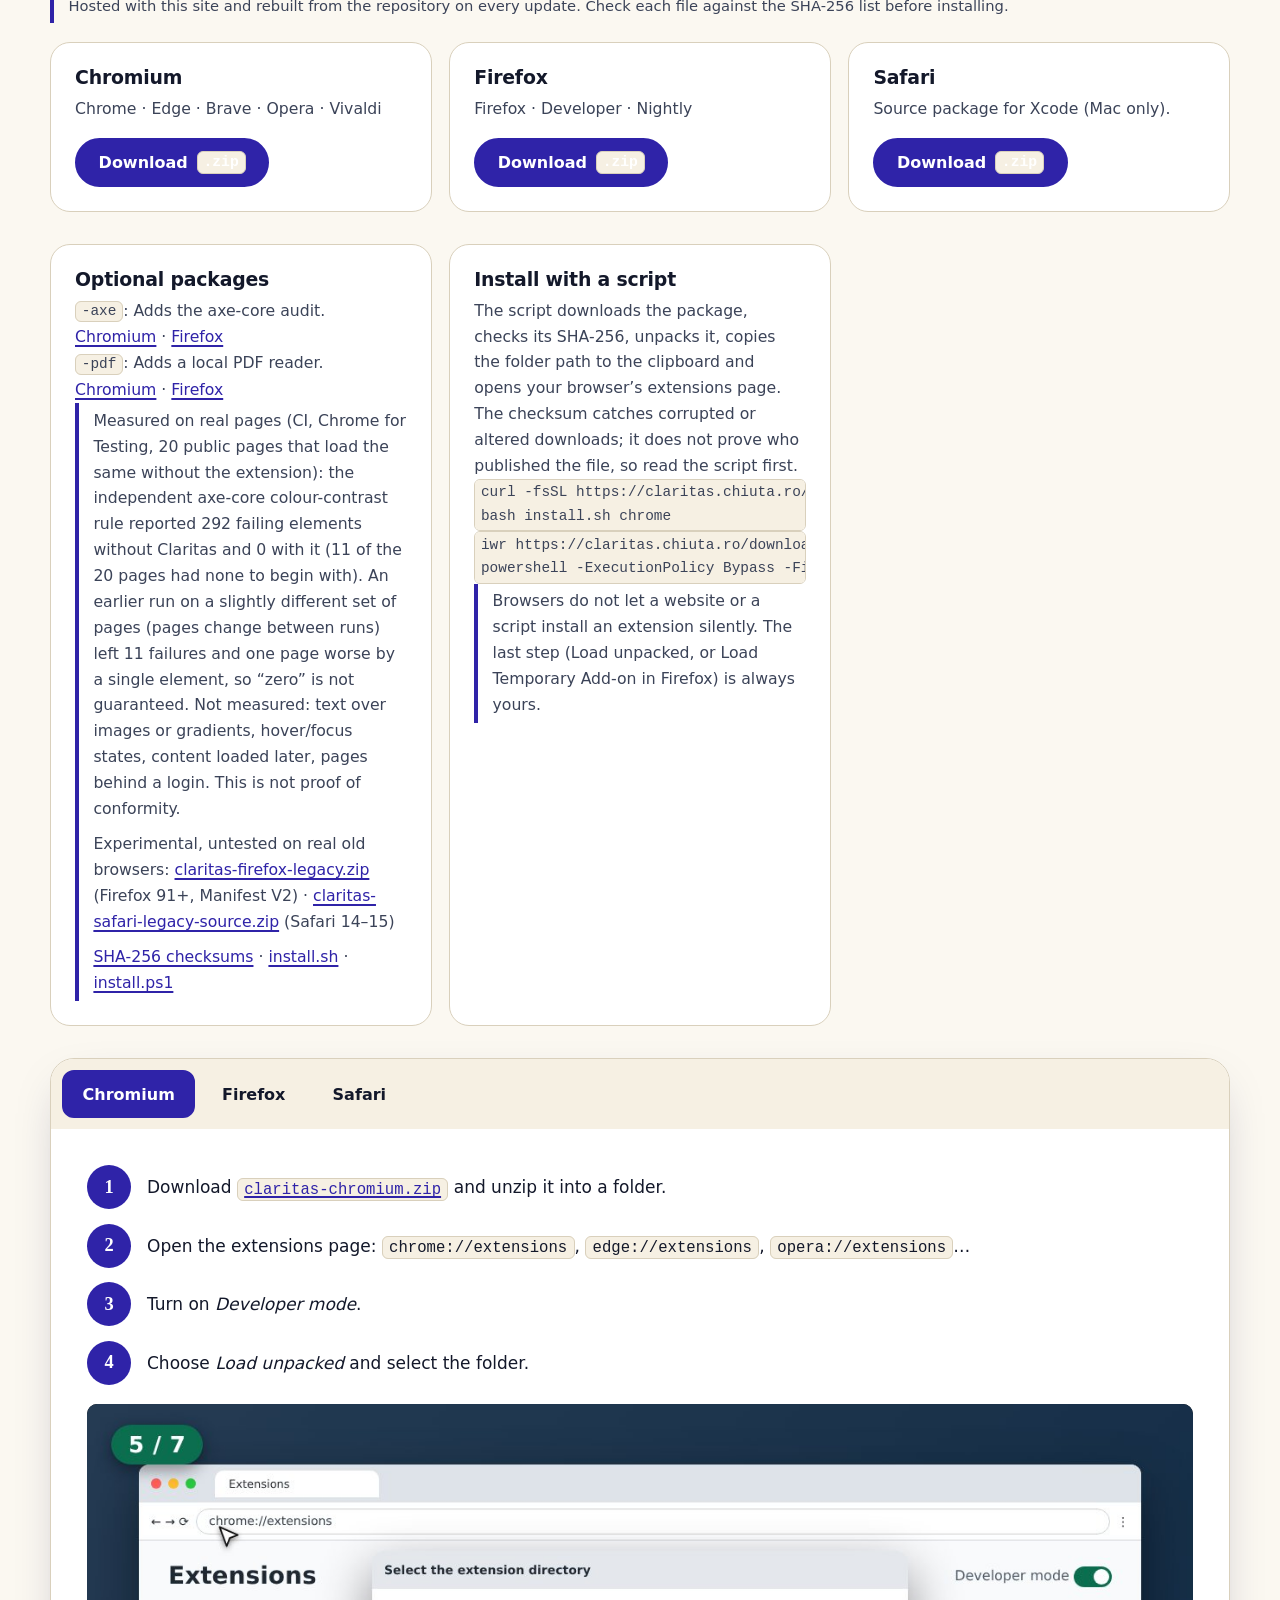
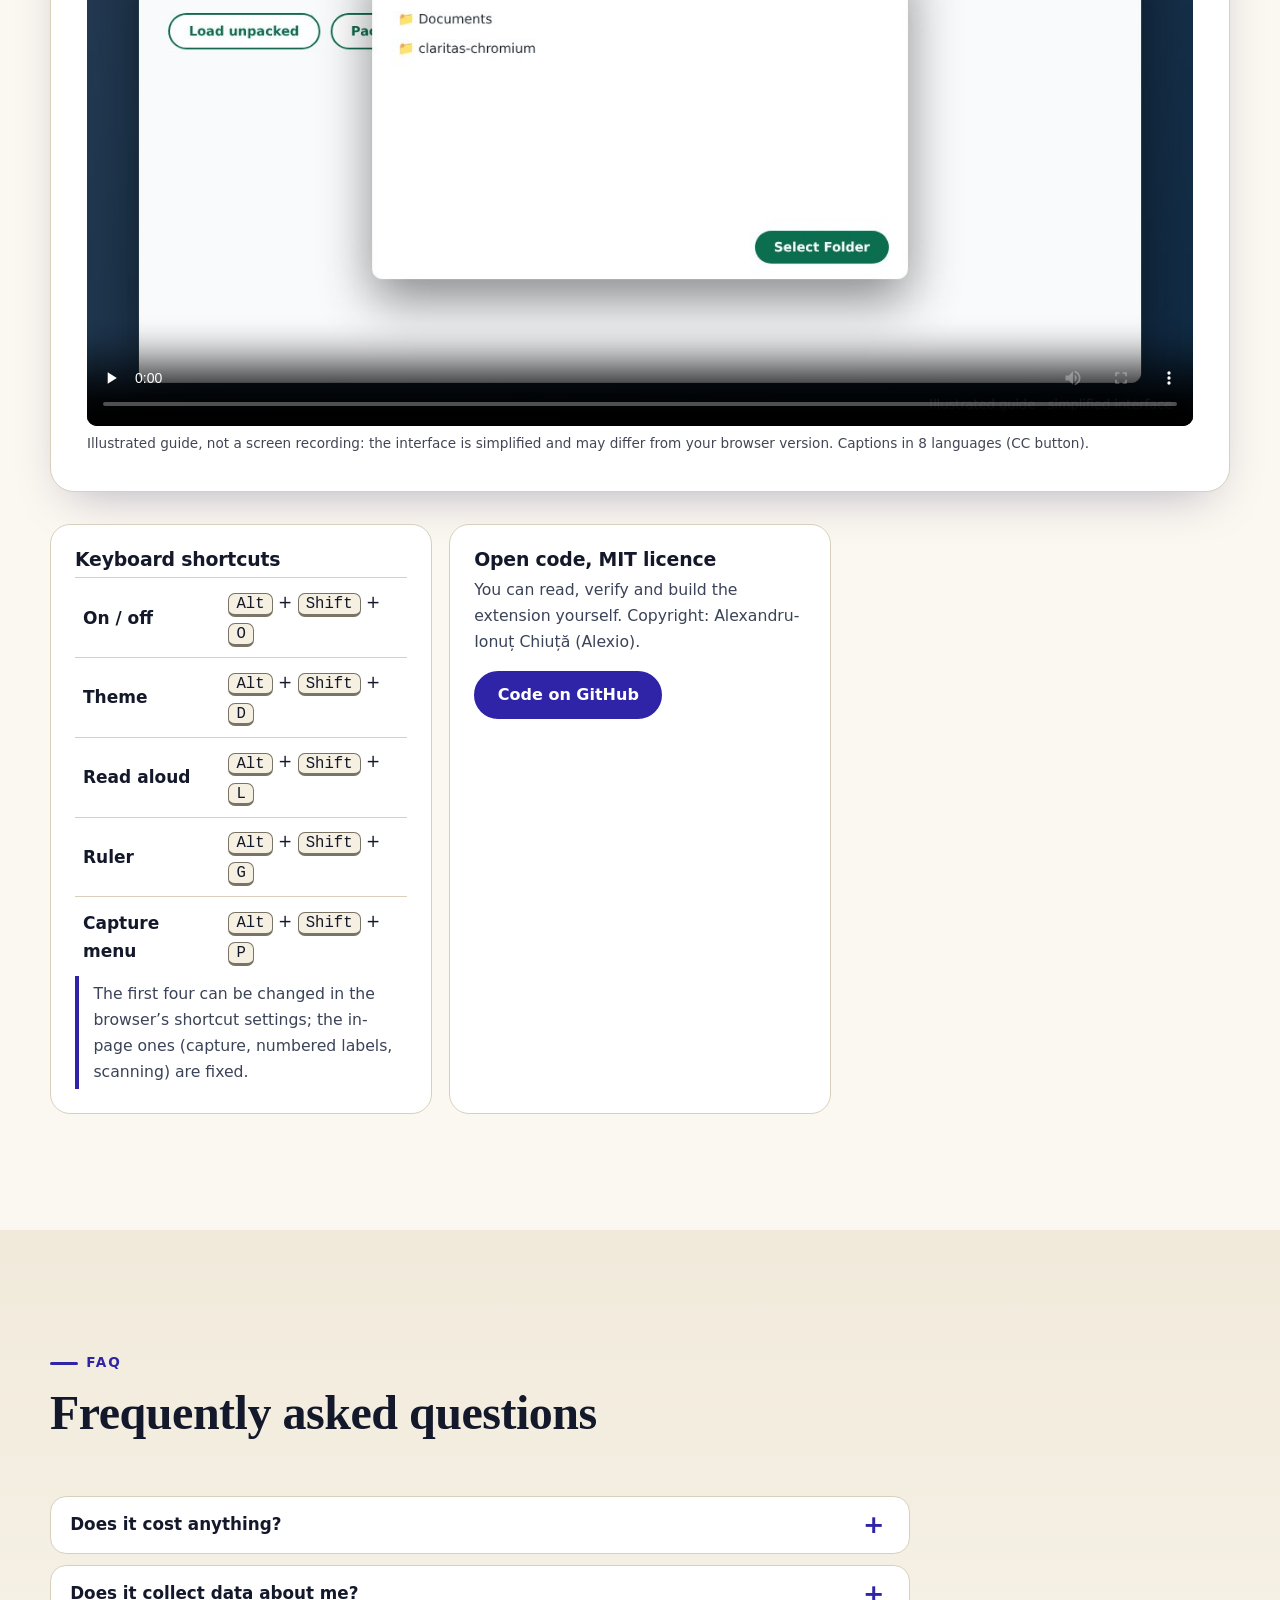
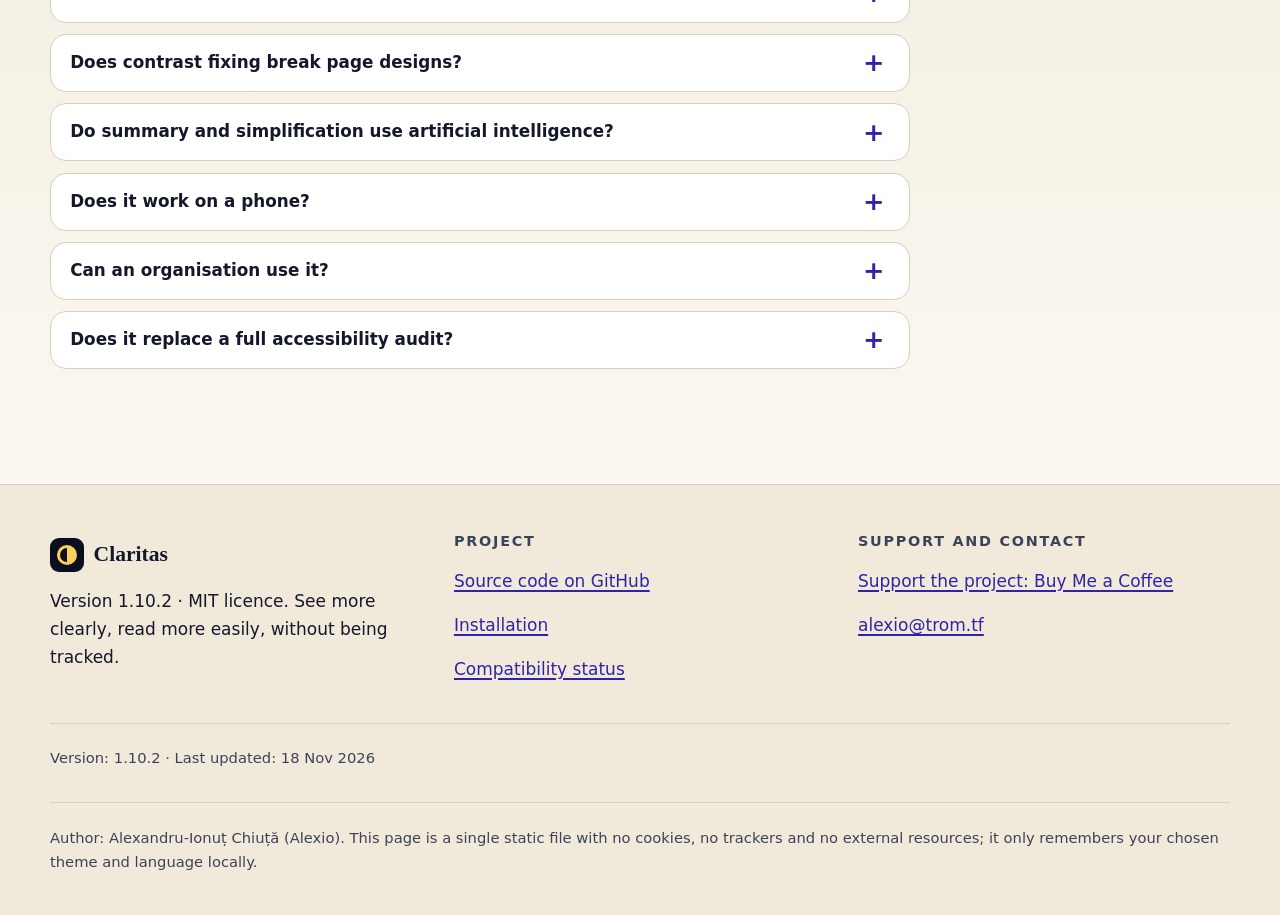
